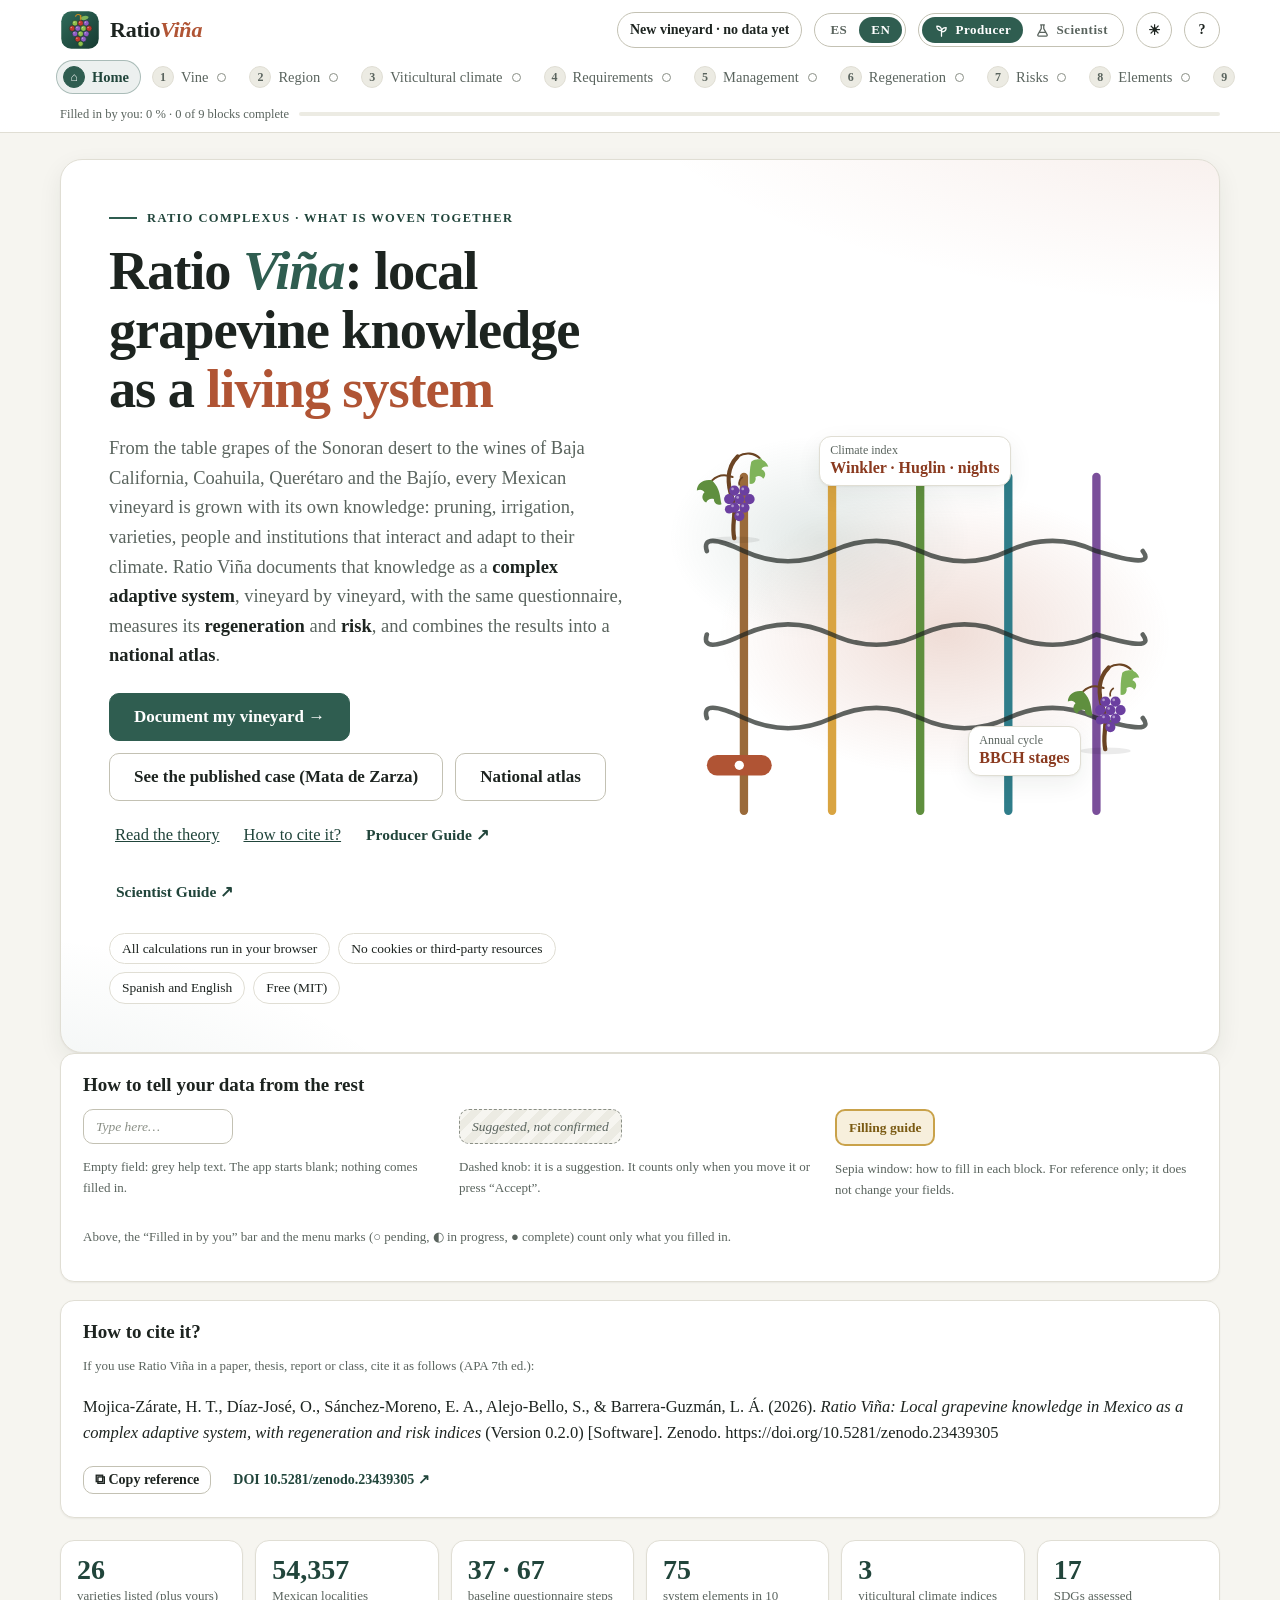
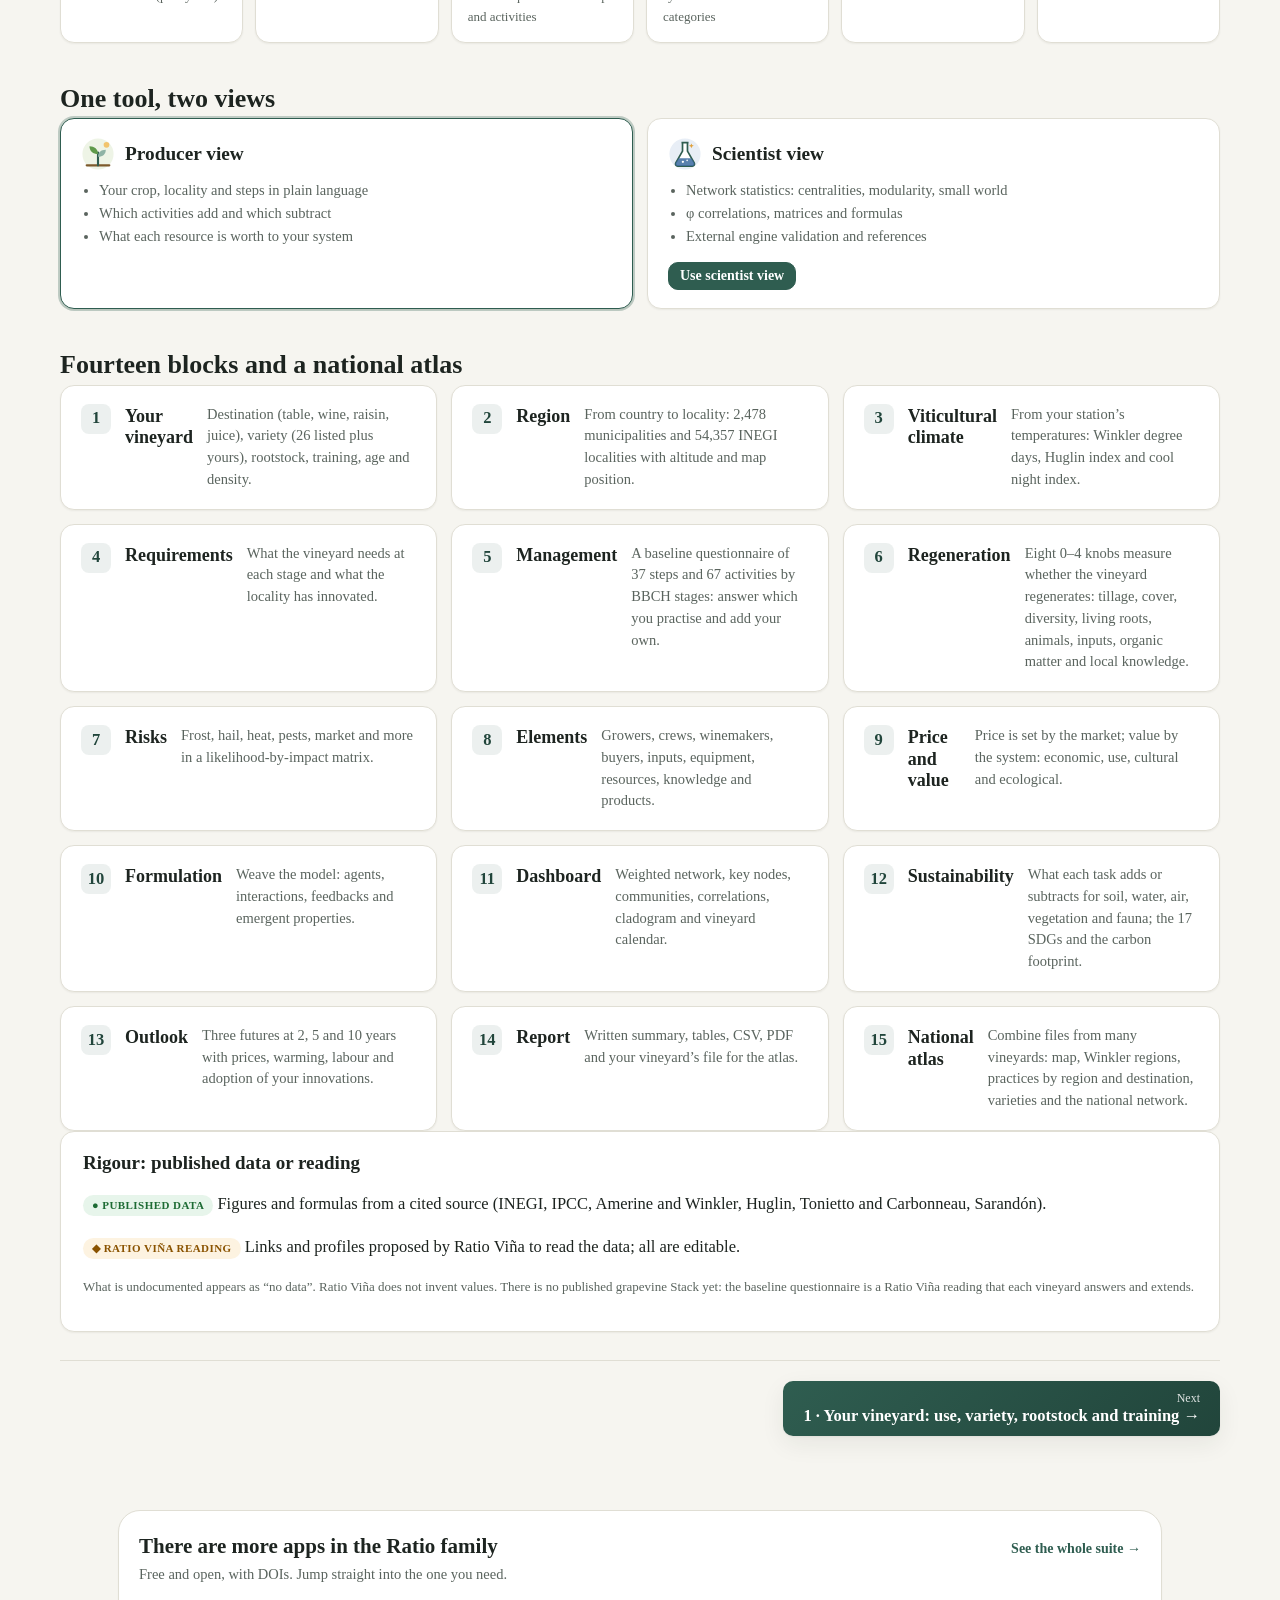
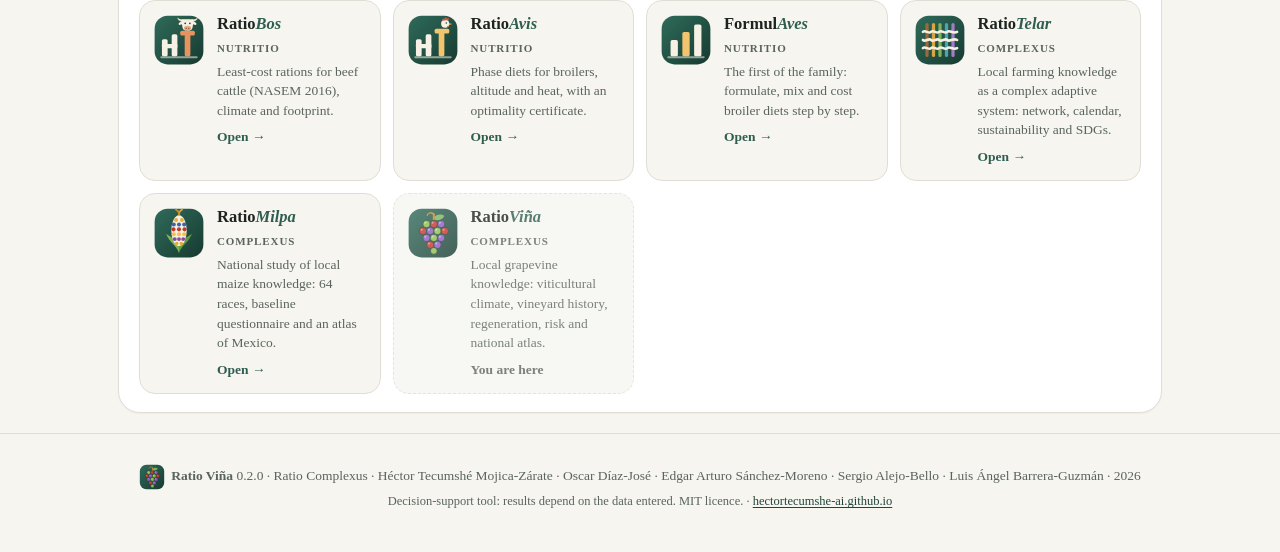
==== index.html @ ea98c970 "«¿Cómo citarla?» justo debajo de la bienvenida y botón de acceso directo en el inicio Co-Authored-By" ====
<!DOCTYPE html>
<html lang="es">
<head>
<meta charset="UTF-8">
<meta name="viewport" content="width=device-width, initial-scale=1.0">
<title>Ratio Viña — El conocimiento local de la vid como sistema complejo adaptativo · Local grapevine knowledge as a complex adaptive system</title>
<meta name="description" content="Ratio Viña (Ratio Complexus): estudio nacional del conocimiento local de la vid en México como sistema complejo adaptativo, con índices de regeneración y riesgo — destino, variedad, portainjerto, clima vitícola (Winkler, Huglin), manejo por etapas BBCH, red, sostenibilidad, prospectiva y atlas nacional. ES/EN.">
<link rel="icon" href="data:image/svg+xml,%3Csvg%20xmlns%3D%22http%3A//www.w3.org/2000/svg%22%20viewBox%3D%220%200%2064%2064%22%3E%3Cdefs%3E%3ClinearGradient%20id%3D%22g%22%20x1%3D%220%22%20y1%3D%220%22%20x2%3D%221%22%20y2%3D%221%22%3E%3Cstop%20offset%3D%220%22%20stop-color%3D%22%232f6b5a%22/%3E%3Cstop%20offset%3D%221%22%20stop-color%3D%22%23173a31%22/%3E%3C/linearGradient%3E%3C/defs%3E%3Crect%20x%3D%222%22%20y%3D%222%22%20width%3D%2260%22%20height%3D%2260%22%20rx%3D%2216%22%20fill%3D%22url%28%23g%29%22/%3E%3Cpath%20d%3D%22M33%2013c3-4%209-5%2013-2-2%204-7%206-11%205%22%20fill%3D%22%237fb35a%22/%3E%3Cpath%20d%3D%22M33%209v8%22%20stroke%3D%22%23c98b21%22%20stroke-width%3D%222.4%22%20stroke-linecap%3D%22round%22/%3E%3Cpath%20d%3D%22M33%209c-3-3-7-2-8%201%22%20stroke%3D%22%23c98b21%22%20stroke-width%3D%221.8%22%20fill%3D%22none%22%20stroke-linecap%3D%22round%22/%3E%3Cg%20stroke%3D%22%23173a31%22%20stroke-width%3D%221%22%3E%3Ccircle%20cx%3D%2224%22%20cy%3D%2221%22%20r%3D%224.6%22%20fill%3D%22%238fbf4a%22/%3E%3Ccircle%20cx%3D%2233%22%20cy%3D%2221%22%20r%3D%224.6%22%20fill%3D%22%23c2372d%22/%3E%3Ccircle%20cx%3D%2242%22%20cy%3D%2221%22%20r%3D%224.6%22%20fill%3D%22%238f5bc4%22/%3E%3Ccircle%20cx%3D%2219.5%22%20cy%3D%2229.5%22%20r%3D%224.6%22%20fill%3D%22%23c2372d%22/%3E%3Ccircle%20cx%3D%2228.5%22%20cy%3D%2229.5%22%20r%3D%224.6%22%20fill%3D%22%238f5bc4%22/%3E%3Ccircle%20cx%3D%2237.5%22%20cy%3D%2229.5%22%20r%3D%224.6%22%20fill%3D%22%238fbf4a%22/%3E%3Ccircle%20cx%3D%2246.5%22%20cy%3D%2229.5%22%20r%3D%224.6%22%20fill%3D%22%23c2372d%22/%3E%3Ccircle%20cx%3D%2224%22%20cy%3D%2238%22%20r%3D%224.6%22%20fill%3D%22%238f5bc4%22/%3E%3Ccircle%20cx%3D%2233%22%20cy%3D%2238%22%20r%3D%224.6%22%20fill%3D%22%238fbf4a%22/%3E%3Ccircle%20cx%3D%2242%22%20cy%3D%2238%22%20r%3D%224.6%22%20fill%3D%22%238f5bc4%22/%3E%3Ccircle%20cx%3D%2228.5%22%20cy%3D%2246.5%22%20r%3D%224.6%22%20fill%3D%22%23c2372d%22/%3E%3Ccircle%20cx%3D%2237.5%22%20cy%3D%2246.5%22%20r%3D%224.6%22%20fill%3D%22%238f5bc4%22/%3E%3Ccircle%20cx%3D%2233%22%20cy%3D%2254%22%20r%3D%224.2%22%20fill%3D%22%238fbf4a%22/%3E%3C/g%3E%3Cg%20fill%3D%22%23fff%22%20opacity%3D%22.45%22%3E%3Ccircle%20cx%3D%2222.5%22%20cy%3D%2219.5%22%20r%3D%221.2%22/%3E%3Ccircle%20cx%3D%2231.5%22%20cy%3D%2219.5%22%20r%3D%221.2%22/%3E%3Ccircle%20cx%3D%2240.5%22%20cy%3D%2219.5%22%20r%3D%221.2%22/%3E%3Ccircle%20cx%3D%2218%22%20cy%3D%2228%22%20r%3D%221.2%22/%3E%3Ccircle%20cx%3D%2227%22%20cy%3D%2228%22%20r%3D%221.2%22/%3E%3Ccircle%20cx%3D%2236%22%20cy%3D%2228%22%20r%3D%221.2%22/%3E%3Ccircle%20cx%3D%2245%22%20cy%3D%2228%22%20r%3D%221.2%22/%3E%3Ccircle%20cx%3D%2222.5%22%20cy%3D%2236.5%22%20r%3D%221.2%22/%3E%3Ccircle%20cx%3D%2231.5%22%20cy%3D%2236.5%22%20r%3D%221.2%22/%3E%3Ccircle%20cx%3D%2240.5%22%20cy%3D%2236.5%22%20r%3D%221.2%22/%3E%3Ccircle%20cx%3D%2227%22%20cy%3D%2245%22%20r%3D%221.2%22/%3E%3Ccircle%20cx%3D%2236%22%20cy%3D%2245%22%20r%3D%221.2%22/%3E%3C/g%3E%3C/svg%3E">
<!--
  Ratio Viña · Ratio Complexus («lo que está tejido junto») · versión 0.1
  Un solo archivo (HTML + CSS + JavaScript). Sin servidor, sin instalación, sin recursos de terceros.
  Autores: Héctor Tecumshé Mojica-Zárate · Oscar Díaz-José · Edgar Arturo Sánchez-Moreno · Sergio Alejo-Bello · Luis Ángel Barrera-Guzmán · Licencia MIT
  Fuentes: Díaz-José et al. (2026) doi:10.22231/asyd.v23i3.1822; Mojica Zárate (2017), tesis doctoral UCLV; INEGI (2020); IPCC (2006, 2019); Sarandón (2002).
  Contornos del mapa: Natural Earth (dominio público).
-->
<style>
:root{
  color-scheme: light;
  --bg:#f6f5f0; --bg-soft:#ecebe3; --card:#ffffff; --text:#1d2420; --muted:#5a645e;
  --border:#e0ded4; --border-strong:#c3c1b3; --field:#8a8f86;
  --primary-rgb:47,93,80; --primary:#2f5d50; --primary-dark:#21453b; --primary-soft:rgba(var(--primary-rgb),.09);
  --on-primary:#ffffff;
  --accent-rgb:176,84,52; --accent:#b05434; --accent-soft:rgba(var(--accent-rgb),.13); --accent-text:#8a3a1f;
  --ok:#2f8f4a; --ok-text:#1d6b34; --ok-soft:#e7f5eb;
  --warn:#c27c0e; --warn-text:#8a5300; --warn-soft:#fdf3e1;
  --bad:#c43a2f; --bad-text:#a82c22; --bad-soft:#fbe9e7;
  --info:#2d78b0; --info-text:#1f5f91; --info-soft:#e6f0f8;
  --font:"Palatino Linotype",Palatino,"Book Antiqua","URW Palladio L",P052,"TeX Gyre Pagella",Georgia,serif;
  --mono:ui-monospace,SFMono-Regular,Menlo,Consolas,monospace;
  --r-sm:6px; --r-md:10px; --r-lg:14px; --r-pill:999px;
  --shadow-sm:0 1px 2px rgba(30,36,24,.06);
  --shadow:0 1px 2px rgba(30,36,24,.05),0 8px 24px rgba(30,36,24,.07);
  --shadow-lg:0 4px 10px rgba(30,36,24,.08),0 20px 48px rgba(30,36,24,.14);
  --ease:cubic-bezier(.2,.7,.2,1); --max:1200px;
}
@media (prefers-color-scheme: dark){
  :root:not([data-theme="light"]){
    color-scheme:dark;
    --bg:#11150f; --bg-soft:#191e17; --card:#1d241f; --text:#e9ede6; --muted:#a9b3a8;
    --border:#2c362e; --border-strong:#3f4b41; --field:#708071;
    --primary-rgb:131,196,172; --primary:#83c4ac; --primary-dark:#b2dccb; --on-primary:#0f1512;
    --accent-rgb:234,146,107; --accent:#ea926b; --accent-text:#f4b596;
    --ok:#5cc27a; --ok-text:#7fd497; --ok-soft:rgba(92,194,122,.13);
    --warn:#f0b24a; --warn-text:#f5c56f; --warn-soft:rgba(240,178,74,.13);
    --bad:#f07166; --bad-text:#f59189; --bad-soft:rgba(240,113,102,.13);
    --info:#69b2e0; --info-text:#8cc6ea; --info-soft:rgba(105,178,224,.13);
    --shadow-sm:0 1px 2px rgba(0,0,0,.45); --shadow:0 1px 2px rgba(0,0,0,.5),0 8px 24px rgba(0,0,0,.34); --shadow-lg:0 4px 10px rgba(0,0,0,.5),0 20px 48px rgba(0,0,0,.5);
  }
}
:root[data-theme="dark"]{
  color-scheme:dark;
  --bg:#11150f; --bg-soft:#191e17; --card:#1d241f; --text:#e9ede6; --muted:#a9b3a8;
  --border:#2c362e; --border-strong:#3f4b41; --field:#708071;
  --primary-rgb:131,196,172; --primary:#83c4ac; --primary-dark:#b2dccb; --on-primary:#0f1512;
  --accent-rgb:234,146,107; --accent:#ea926b; --accent-text:#f4b596;
  --ok:#5cc27a; --ok-text:#7fd497; --ok-soft:rgba(92,194,122,.13);
  --warn:#f0b24a; --warn-text:#f5c56f; --warn-soft:rgba(240,178,74,.13);
  --bad:#f07166; --bad-text:#f59189; --bad-soft:rgba(240,113,102,.13);
  --info:#69b2e0; --info-text:#8cc6ea; --info-soft:rgba(105,178,224,.13);
  --shadow-sm:0 1px 2px rgba(0,0,0,.45); --shadow:0 1px 2px rgba(0,0,0,.5),0 8px 24px rgba(0,0,0,.34); --shadow-lg:0 4px 10px rgba(0,0,0,.5),0 20px 48px rgba(0,0,0,.5);
}
*,::before,::after{box-sizing:border-box}
html{scroll-behavior:smooth}
body{margin:0;font-family:var(--font);font-size:16.5px;line-height:1.6;background:var(--bg);color:var(--text);-webkit-font-smoothing:antialiased;text-rendering:optimizeLegibility}
h1,h2,h3,h4{line-height:1.2;text-wrap:balance;font-weight:700}
a{color:var(--primary-dark);text-underline-offset:2px}
::selection{background:rgba(var(--primary-rgb),.22)}
:focus-visible{outline:2px solid var(--primary);outline-offset:2px;border-radius:var(--r-sm)}
button,input,select,textarea{font-family:inherit}

/* ---------- barra superior ---------- */
.bar{position:sticky;top:0;z-index:50;background:color-mix(in srgb,var(--card) 94%,transparent);backdrop-filter:blur(8px);border-bottom:1px solid var(--border)}
.bar-top{max-width:var(--max);margin:0 auto;display:flex;align-items:center;gap:12px;padding:10px 20px 6px}
.brand{display:flex;align-items:center;gap:10px;text-decoration:none;color:var(--text);cursor:pointer;border:0;background:none;padding:0}
.brand-ico{width:34px;height:34px;border-radius:9px;display:grid;place-items:center;background:linear-gradient(135deg,var(--primary),var(--primary-dark));box-shadow:var(--shadow-sm)}
.brand-ico svg{width:22px;height:22px}
.brand-name{font-size:21px;font-weight:700;letter-spacing:-.01em}
.brand-name b{color:var(--accent)}
.brand-sub{font-size:13px;color:var(--muted);font-style:italic}
.bar-top .sp{flex:1}
.ibtn{height:36px;min-width:36px;padding:0 12px;border-radius:var(--r-pill);border:1px solid var(--border-strong);background:var(--card);color:var(--text);display:inline-flex;align-items:center;gap:6px;cursor:pointer;font-size:14px;font-weight:600}
.ibtn:hover{border-color:var(--primary);color:var(--primary-dark)}
.ibtn.round{padding:0;width:36px;justify-content:center}
.steps-nav{max-width:var(--max);margin:0 auto;display:flex;gap:4px;padding:4px 16px 10px;overflow-x:auto;scrollbar-width:thin}
.steps-nav button{flex:none;display:inline-flex;align-items:center;gap:7px;border:1px solid transparent;background:none;color:var(--muted);padding:5px 11px 5px 6px;border-radius:var(--r-pill);font-size:14.5px;cursor:pointer;white-space:nowrap}
.steps-nav button:hover{color:var(--text);background:var(--primary-soft)}
.steps-nav .n{width:22px;height:22px;border-radius:50%;display:grid;place-items:center;font-size:12px;font-weight:700;background:var(--bg-soft);color:var(--muted);border:1px solid var(--border)}
.steps-nav button.act{background:var(--primary-soft);border-color:rgba(var(--primary-rgb),.35);color:var(--primary-dark);font-weight:700}
.steps-nav button.act .n{background:var(--primary);border-color:var(--primary);color:var(--on-primary)}
.steps-nav button.done .n{background:var(--ok-soft);color:var(--ok-text);border-color:transparent}

/* ---------- contenido ---------- */
main{max-width:var(--max);margin:0 auto;padding:26px 20px 40px;min-width:0}
.eyebrow{display:flex;align-items:center;gap:10px;font-size:12.5px;font-weight:700;letter-spacing:.11em;text-transform:uppercase;color:var(--primary-dark)}
.eyebrow::before{content:"";width:28px;height:2px;background:var(--primary)}
.bhead{margin:0 0 18px}
.bhead h1{font-size:clamp(1.7rem,1.2rem + 2vw,2.35rem);margin:6px 0 8px;letter-spacing:-.015em}
.lead{color:var(--muted);margin:0;max-width:78ch;font-size:17px}
.card{background:var(--card);border:1px solid var(--border);border-radius:var(--r-lg);padding:20px 22px;margin:0 0 18px;box-shadow:var(--shadow-sm)}
.card>h2,.card>h3,.card .ch{margin:0 0 12px;font-size:19px}
.card h4{margin:16px 0 8px;font-size:15.5px}
.card.soft{background:var(--bg-soft);box-shadow:none}
.grid{display:grid;gap:14px}
.grid>*{min-width:0}
.g2{grid-template-columns:repeat(2,minmax(0,1fr))}
.g3{grid-template-columns:repeat(3,minmax(0,1fr))}
.g4{grid-template-columns:repeat(4,minmax(0,1fr))}
.row{display:flex;gap:10px;flex-wrap:wrap;align-items:center}
.between{justify-content:space-between}
.muted{color:var(--muted)} .small{font-size:14px} .tiny{font-size:12.5px}
label.f{display:flex;flex-direction:column;gap:4px;font-size:14px;color:var(--muted)}
label.f .h{font-size:12.5px;font-style:italic}
input,select,textarea{font-size:15px;color:var(--text);background:var(--card);border:1px solid var(--field);border-radius:8px;padding:7px 10px;width:100%}
input:focus,select:focus,textarea:focus{outline:2px solid var(--primary);outline-offset:0;border-color:transparent}
input[type=checkbox],input[type=radio]{width:auto;accent-color:var(--primary)}
input.num{text-align:right;max-width:112px;padding:5px 8px;font-variant-numeric:tabular-nums}
input:disabled{background:var(--bg-soft);color:var(--muted)}
.btn{display:inline-flex;align-items:center;justify-content:center;gap:8px;border:1px solid var(--primary);background:var(--primary);color:var(--on-primary);border-radius:var(--r-md);padding:9px 18px;font-size:15.5px;font-weight:700;cursor:pointer;text-decoration:none;transition:background .15s var(--ease),transform .15s var(--ease)}
.btn:hover{background:var(--primary-dark);border-color:var(--primary-dark)}
.btn:active{transform:translateY(1px)}
.btn:disabled{opacity:.45;cursor:not-allowed}
.btn.ghost{background:var(--card);color:var(--text);border-color:var(--border-strong)}
.btn.ghost:hover{border-color:var(--primary);color:var(--primary-dark);background:var(--card)}
.btn.link{background:none;border-color:transparent;color:var(--primary-dark);padding-left:6px;padding-right:6px}
.btn.accent{background:var(--accent);border-color:var(--accent);color:#fff}
.btn.sm{padding:5px 11px;font-size:14px;font-weight:600}
.btn.lg{padding:13px 24px;font-size:17px}
.btn.danger{background:none;color:var(--bad-text);border-color:var(--bad)}
.opts{display:grid;gap:12px;grid-template-columns:repeat(auto-fill,minmax(235px,1fr))}
.opt{position:relative;border:1.5px solid var(--border);border-radius:var(--r-md);padding:13px 15px;cursor:pointer;background:var(--card);display:block;transition:border-color .15s,box-shadow .15s}
.opt:hover{border-color:var(--primary);box-shadow:var(--shadow-sm)}
.opt.sel{border-color:var(--primary);background:var(--primary-soft)}
.opt.sel::after{content:"✓";position:absolute;top:10px;right:12px;width:20px;height:20px;border-radius:50%;background:var(--primary);color:var(--on-primary);font-size:12px;display:grid;place-items:center;font-weight:700}
.opt b{display:block;font-size:16.5px;margin-bottom:2px;padding-right:24px}
.opt small{color:var(--muted);font-size:13.5px;line-height:1.45;display:block}
.opt input{position:absolute;opacity:0;pointer-events:none}
.opt .badge{margin-top:6px}
.badge{display:inline-block;font-size:11.5px;font-weight:700;letter-spacing:.02em;padding:2px 9px;border-radius:var(--r-pill);background:var(--bg-soft);color:var(--muted);border:1px solid var(--border)}
.badge.ok{background:var(--ok-soft);color:var(--ok-text);border-color:transparent}
.badge.warn{background:var(--warn-soft);color:var(--warn-text);border-color:transparent}
.badge.bad{background:var(--bad-soft);color:var(--bad-text);border-color:transparent}
.badge.info{background:var(--info-soft);color:var(--info-text);border-color:transparent}
.badge.pri{background:var(--primary-soft);color:var(--primary-dark);border-color:transparent}
.badge.acc{background:var(--accent-soft);color:var(--accent-text);border-color:transparent}
.tbl{overflow-x:auto;border:1px solid var(--border);border-radius:var(--r-md);background:var(--card)}
table{border-collapse:collapse;width:100%;font-size:15px}
th,td{padding:7px 11px;border-bottom:1px solid var(--border);text-align:left;white-space:nowrap}
th{background:var(--bg-soft);color:var(--text);font-weight:700;font-size:13.5px;position:sticky;top:0}
td.r,th.r{text-align:right;font-variant-numeric:tabular-nums}
td.c,th.c{text-align:center}
tr:last-child td{border-bottom:0}
tr.tot td{font-weight:700;background:var(--bg-soft)}
tbody tr:hover td{background:color-mix(in srgb,var(--primary-soft) 60%,transparent)}
tr.cat td{background:var(--bg);font-weight:700;color:var(--muted);font-size:12px;letter-spacing:.08em;text-transform:uppercase}
.wrap{white-space:normal}
.alert{border-radius:var(--r-md);padding:13px 16px;margin:0 0 16px;border:1px solid;border-left-width:4px}
.alert p{margin:4px 0}
.alert ul{margin:6px 0 0;padding-left:22px}
.alert.info{background:var(--info-soft);border-color:var(--info)}
.alert.ok{background:var(--ok-soft);border-color:var(--ok)}
.alert.warn{background:var(--warn-soft);border-color:var(--warn)}
.alert.bad{background:var(--bad-soft);border-color:var(--bad)}
.idea{background:var(--bg-soft);border-left:4px solid var(--primary);border-radius:0 var(--r-md) var(--r-md) 0;padding:11px 16px;margin:12px 0}
.idea b:first-child{display:block;color:var(--primary-dark)}
.kpis{display:grid;gap:12px;grid-template-columns:repeat(auto-fit,minmax(175px,1fr));margin:0 0 18px}
.kpi{background:var(--card);border:1px solid var(--border);border-radius:var(--r-md);padding:13px 15px;box-shadow:var(--shadow-sm)}
.kpi .l{font-size:13px;color:var(--muted)}
.kpi .v{font-size:25px;font-weight:700;font-variant-numeric:tabular-nums;line-height:1.25;color:var(--primary-dark)}
.kpi .s{font-size:13px;color:var(--muted)}
.bar-h{height:10px;border-radius:5px;background:linear-gradient(90deg,var(--primary),color-mix(in srgb,var(--primary) 70%,var(--accent)));min-width:2px}
.chips{display:flex;flex-wrap:wrap;gap:8px}
.chip{display:inline-flex;align-items:center;gap:6px;font-size:13.5px;padding:4px 12px;border-radius:var(--r-pill);background:var(--card);border:1px solid var(--border);color:var(--text)}
.next{display:flex;justify-content:space-between;align-items:center;gap:12px;margin-top:28px;padding-top:20px;border-top:1px solid var(--border)}
.next .btn.big-next{flex-direction:column;align-items:flex-end;gap:0;padding:10px 20px;background:linear-gradient(135deg,var(--primary),var(--primary-dark));border:0;box-shadow:var(--shadow)}
.next .big-next small{font-size:12px;font-weight:500;opacity:.85}
.next .big-next span{font-size:16.5px}
code{font-family:var(--mono);background:var(--bg-soft);padding:1px 6px;border-radius:5px;font-size:.86em}
.hide{display:none!important}

/* ---------- teoría (acordeón numerado) ---------- */
.teoria{background:var(--card);border:1px solid var(--border);border-radius:var(--r-lg);padding:6px 22px 10px;margin:0 0 18px;box-shadow:var(--shadow-sm);border-top:4px solid var(--primary)}
.teoria>.th{display:flex;justify-content:space-between;align-items:flex-start;gap:12px;padding:14px 0 6px}
.teoria>.th h2{margin:0;font-size:20px}
.teoria>.th p{margin:4px 0 0;color:var(--muted);font-size:14.5px}
.teoria details{border-bottom:1px solid var(--border)}
.teoria details:last-child{border-bottom:0}
.teoria summary{cursor:pointer;list-style:none;padding:12px 0;font-weight:600;display:flex;gap:10px;align-items:center}
.teoria summary::-webkit-details-marker{display:none}
.teoria summary::before{content:"▸";color:var(--muted);transition:transform .15s;display:inline-block}
.teoria details[open] summary::before{transform:rotate(90deg)}
.teoria details[open] summary{color:var(--primary-dark)}
.teoria .tb{padding:0 0 14px 22px;max-width:92ch}
.teoria .tb p,.teoria .tb li{margin:6px 0}
.teoria .tb table{font-size:14px;margin:8px 0}

/* ---------- inicio ---------- */
.hero{position:relative;overflow:hidden;border-radius:22px;border:1px solid var(--border);background:
  radial-gradient(1200px 400px at 110% -10%,rgba(var(--accent-rgb),.14),transparent 60%),
  radial-gradient(900px 500px at -10% 120%,rgba(var(--primary-rgb),.13),transparent 60%),var(--card);
  padding:clamp(22px,4vw,48px);display:grid;grid-template-columns:minmax(0,1.05fr) minmax(0,1fr);gap:32px;align-items:center;box-shadow:var(--shadow)}
.hero h1{font-size:clamp(2.1rem,1.3rem + 3.3vw,3.4rem);line-height:1.08;margin:14px 0 16px;letter-spacing:-.02em}
.hero h1 em{font-style:italic;color:var(--primary)}
.hero h1 .acc{color:var(--accent)}
.hero p.big{font-size:18.5px;color:var(--muted);margin:0 0 22px;max-width:56ch}
.hero p.big b{color:var(--text)}
.hero .ctas{display:flex;flex-wrap:wrap;gap:12px;align-items:center;margin-bottom:18px}
.illus{display:grid;grid-template-columns:1fr 1fr;gap:12px}
.illus .ic{background:var(--card);border:1px solid var(--border);border-radius:var(--r-md);padding:10px 12px;box-shadow:var(--shadow-sm)}
.illus .ic.wide{grid-column:1/-1}
.illus .ic .t{font-size:12px;color:var(--muted);margin-bottom:4px}
.illus svg{width:100%;height:auto;display:block}
.section-t{margin:40px 0 4px;font-size:26px}
.section-l{margin:0 0 16px;color:var(--muted)}
.howto{display:grid;grid-template-columns:repeat(auto-fit,minmax(140px,1fr));border:1px solid var(--border);border-radius:var(--r-lg);background:var(--card);overflow:hidden}
.howto div{padding:14px 16px;border-right:1px solid var(--border)}
.howto div:last-child{border-right:0}
.howto .k{font-size:11.5px;font-weight:700;letter-spacing:.1em;color:var(--primary-dark)}
.howto b{display:block;margin:2px 0 4px}
.howto span{font-size:13.5px;color:var(--muted);line-height:1.4;display:block}
.inc{display:grid;gap:14px;grid-template-columns:repeat(auto-fill,minmax(300px,1fr))}
.inc button{all:unset;cursor:pointer;background:var(--card);border:1px solid var(--border);border-radius:var(--r-lg);padding:18px 20px;box-shadow:var(--shadow-sm);display:flex;gap:14px;align-items:flex-start;transition:border-color .15s,transform .15s}
.inc button:hover{border-color:var(--primary);transform:translateY(-2px)}
.inc .num{flex:none;width:30px;height:30px;border-radius:8px;display:grid;place-items:center;background:var(--primary-soft);color:var(--primary-dark);font-weight:700}
.inc h3{margin:2px 0 4px;font-size:18px}
.inc p{margin:0;color:var(--muted);font-size:14.5px;line-height:1.5}
.why{display:grid;grid-template-columns:minmax(0,1.3fr) minmax(0,1fr);gap:28px;background:var(--bg-soft);border:1px solid var(--border);border-radius:var(--r-lg);padding:24px 26px;margin-top:36px}
.why h3{margin:0 0 8px;font-size:19px}
.why .cite{font-size:14px;color:var(--muted)}
.why .cite .k{font-size:12px;font-weight:700;letter-spacing:.1em;color:var(--primary-dark);margin-bottom:8px}
footer.pie{text-align:center;color:var(--muted);font-size:13.5px;padding:30px 20px 40px;border-top:1px solid var(--border);margin-top:20px}

/* ---------- ayuda ---------- */
dialog{border:1px solid var(--border);border-radius:var(--r-lg);padding:0;max-width:640px;width:calc(100% - 32px);background:var(--card);color:var(--text);box-shadow:var(--shadow-lg)}
dialog::backdrop{background:rgba(10,14,10,.45)}
dialog .dh{display:flex;justify-content:space-between;align-items:center;padding:16px 20px;border-bottom:1px solid var(--border)}
dialog .dh h2{margin:0;font-size:20px}
dialog .db{padding:10px 22px 20px}

@media (max-width:900px){
  .hero,.why{grid-template-columns:minmax(0,1fr)}
  .g2,.g3,.g4{grid-template-columns:minmax(0,1fr)}
  .howto div{border-right:0;border-bottom:1px solid var(--border)}
}
@media (max-width:600px){
  body{font-size:16px}
  main{padding:18px 16px 30px}
  .bar-top{padding:8px 16px 4px}
  .brand-sub,.ibtn .lbl{display:none}
  .illus{grid-template-columns:1fr}
  .card{padding:16px}
  .teoria{padding:4px 16px 8px}
}
@media print{
  .bar,.next,.no-print,.teoria,footer.pie{display:none!important}
  body{background:#fff;color:#000;font-size:12pt}
  .card{box-shadow:none;break-inside:avoid;border-color:#bbb}
  main{max-width:none;padding:0}
}
/* ================= RatioBos · capa visual adicional ================= */
.brand-ico{background:none;box-shadow:none;width:40px;height:40px}
.brand-ico svg{width:40px;height:40px}
.brand-name{font-size:22px}
.brand-name i{font-style:italic;color:var(--accent)}
.langsw{display:inline-flex;border:1px solid var(--border-strong);border-radius:var(--r-pill);padding:3px;background:var(--card)}
.langsw button{border:0;background:none;color:var(--muted);font-weight:700;font-size:13px;padding:5px 12px;border-radius:var(--r-pill);cursor:pointer;font-family:inherit;letter-spacing:.04em}
.langsw button.on{background:var(--primary);color:var(--on-primary)}
.progress{max-width:var(--max);margin:0 auto;padding:0 20px 8px;display:flex;align-items:center;gap:10px;font-size:12.5px;color:var(--muted)}
.progress .track{flex:1;height:4px;border-radius:4px;background:var(--bg-soft);overflow:hidden}
.progress .fill{height:100%;background:linear-gradient(90deg,var(--primary),var(--accent));border-radius:4px;transition:width .5s var(--ease)}
main>*{animation:subir .45s var(--ease) both}
main>*:nth-child(2){animation-delay:.04s} main>*:nth-child(3){animation-delay:.08s} main>*:nth-child(4){animation-delay:.12s}
@keyframes subir{from{opacity:0;transform:translateY(10px)}to{opacity:1;transform:none}}
@media (prefers-reduced-motion:reduce){main>*{animation:none}}
.bhead{display:grid;grid-template-columns:minmax(0,1fr) auto;gap:18px;align-items:center}
.bhead .bill{width:118px;height:118px;border-radius:28px;display:grid;place-items:center;
  background:radial-gradient(circle at 30% 25%,rgba(var(--accent-rgb),.22),transparent 60%),radial-gradient(circle at 70% 80%,rgba(var(--primary-rgb),.18),transparent 60%),var(--card);
  border:1px solid var(--border);box-shadow:var(--shadow)}
.bhead .bill svg{width:92px;height:92px}
.ico{display:inline-block;vertical-align:middle}
.opt .oico{float:right;width:46px;height:46px;margin:-2px 22px 4px 8px}
.opt.sel .oico{filter:drop-shadow(0 2px 4px rgba(0,0,0,.12))}
.hero .art{position:relative;min-height:340px}
.hero .art .stage{position:absolute;inset:0;border-radius:24px;background:
  radial-gradient(closest-side at 55% 58%,rgba(var(--accent-rgb),.20),transparent),
  radial-gradient(closest-side at 30% 30%,rgba(var(--primary-rgb),.14),transparent)}
.hero .art svg.big{position:absolute}
.float{animation:flotar 6s ease-in-out infinite}
.float.d2{animation-delay:-2s} .float.d3{animation-delay:-4s}
@keyframes flotar{0%,100%{transform:translateY(0)}50%{transform:translateY(-6px)}}
@media (prefers-reduced-motion:reduce){.float{animation:none}}
.hero .art .mini{position:absolute;background:var(--card);border:1px solid var(--border);border-radius:14px;padding:8px 10px;box-shadow:var(--shadow);font-size:11.5px;color:var(--muted)}
.hero .art .mini b{display:block;font-size:17px;color:var(--primary-dark)}
.stats{display:grid;grid-template-columns:repeat(auto-fit,minmax(150px,1fr));gap:12px;margin-top:22px}
.stat{background:var(--card);border:1px solid var(--border);border-radius:var(--r-lg);padding:14px 16px;box-shadow:var(--shadow-sm)}
.stat .v{font-size:28px;font-weight:700;color:var(--primary-dark);line-height:1.1}
.stat .l{font-size:13px;color:var(--muted)}
.inc button .ib{flex:none;width:52px;height:52px;border-radius:14px;display:grid;place-items:center;background:var(--primary-soft)}
.inc button .ib svg{width:40px;height:40px}
.empty{display:flex;gap:18px;align-items:center;background:var(--card);border:1px dashed var(--border-strong);border-radius:var(--r-lg);padding:18px 20px;margin:0 0 18px}
.empty svg{flex:none;width:84px;height:84px}
.empty p{margin:0;color:var(--muted)}
.toast{position:fixed;left:50%;bottom:22px;transform:translateX(-50%) translateY(20px);opacity:0;background:var(--text);color:var(--bg);padding:10px 18px;border-radius:var(--r-pill);font-size:14.5px;box-shadow:var(--shadow-lg);transition:.3s var(--ease);z-index:90;pointer-events:none}
.toast.on{opacity:1;transform:translateX(-50%) translateY(0)}
.chart-wrap{display:grid;grid-template-columns:minmax(0,240px) minmax(0,1fr);gap:20px;align-items:center}
.legend{display:grid;gap:6px;font-size:14px}
.legend span{display:flex;align-items:center;gap:8px}
.legend i{width:12px;height:12px;border-radius:3px;flex:none}
.cmpbar{display:grid;grid-template-columns:130px minmax(0,1fr) 58px;gap:10px;align-items:center;font-size:13.5px;margin:5px 0}
.cmpbar .tr{position:relative;height:12px;background:var(--bg-soft);border-radius:6px}
.cmpbar .tr i{position:absolute;left:0;top:0;bottom:0;border-radius:6px;background:linear-gradient(90deg,var(--primary),color-mix(in srgb,var(--primary) 70%,var(--accent)))}
.cmpbar .tr i.hi{background:linear-gradient(90deg,var(--accent),#e4a64f)}
.cmpbar .tr b{position:absolute;top:-4px;bottom:-4px;width:2px;background:var(--text);opacity:.55}
.cmpbar .p{text-align:right;font-variant-numeric:tabular-nums;color:var(--muted)}
.flag{display:inline-grid;place-items:center;min-width:28px;height:18px;padding:0 5px;border-radius:4px;font-size:10.5px;font-weight:800;letter-spacing:.06em;background:var(--primary);color:var(--on-primary);margin-right:6px;vertical-align:2px}
.doi{display:inline-flex;align-items:center;border-radius:6px;overflow:hidden;font-size:12px;font-weight:700;text-decoration:none;border:1px solid var(--border-strong)}
.doi span:first-child{background:#3b6aa0;color:#fff;padding:3px 7px}
.doi span:last-child{background:var(--card);color:var(--text);padding:3px 8px}
@media (max-width:900px){ .chart-wrap{grid-template-columns:minmax(0,1fr)} .hero .art{min-height:300px} }
@media (max-width:600px){ .bhead .bill{width:78px;height:78px;border-radius:20px} .bhead .bill svg{width:60px;height:60px} .langsw button{padding:4px 9px} .cmpbar{grid-template-columns:96px minmax(0,1fr) 48px} }
@media (max-width:600px){ .bar-top{gap:6px} .brand-name{font-size:18px} .brand-ico,.brand-ico svg{width:32px;height:32px} #pill{display:none} .ibtn.round{width:32px;min-width:32px;height:32px} }
@media print{ .progress,.toast{display:none!important} .bhead .bill{box-shadow:none} }
/* ---- ayuda contextual «?» / context help ---- */
.qh{display:inline-grid;place-items:center;width:17px;height:17px;margin-left:5px;border-radius:50%;font-size:11px;font-weight:700;line-height:1;font-style:normal;
  color:var(--primary);background:var(--primary-soft);border:1px solid color-mix(in srgb,var(--primary) 35%,transparent);cursor:help;vertical-align:1px;user-select:none;transition:.15s var(--ease)}
.qh:hover,.qh:focus-visible{background:var(--primary);color:var(--on-primary);outline:none;box-shadow:0 0 0 3px color-mix(in srgb,var(--primary) 25%,transparent)}
#qtip{position:fixed;z-index:120;background:var(--card);color:var(--text);border:1px solid var(--border-strong);border-radius:14px;padding:12px 14px 10px;box-shadow:var(--shadow-lg);
  font-size:13.5px;line-height:1.45;opacity:0;transform:translateY(4px);pointer-events:none;transition:opacity .15s,transform .15s;border-top:3px solid var(--accent)}
#qtip.on{opacity:1;transform:none}
#qtip .qt{display:block;font-size:14.5px;color:var(--primary-dark);margin-bottom:4px}
#qtip p{margin:0 0 8px}
#qtip .qe{font-size:11px;font-weight:700;letter-spacing:.08em;text-transform:uppercase;color:var(--muted);margin-bottom:4px}
#qtip ul{margin:0;padding:0;list-style:none;display:grid;gap:4px}
#qtip li{position:relative;padding-left:16px}
#qtip li::before{content:"";position:absolute;left:2px;top:.5em;width:8px;height:8px;border-radius:50%;background:var(--info)}
#qtip li.ok::before{background:var(--ok)} #qtip li.warn::before{background:var(--warn)} #qtip li.bad::before{background:var(--bad)}
@media print{ .qh,#qtip{display:none!important} }

/* ---- vista productor / científico ---- */
html[data-modo="prod"] .sci, html[data-modo="cien"] .prod{display:none!important}
.modesw button{display:inline-flex;align-items:center;gap:6px}
.modesw svg{width:15px;height:15px;flex:none}
.consejo{display:flex;gap:14px;align-items:flex-start;background:linear-gradient(135deg,var(--primary-soft),var(--card));border:1px solid var(--border);border-left:4px solid var(--accent);border-radius:var(--r-lg);padding:14px 18px;margin:0 0 18px}
.consejo>svg{flex:none;width:36px;height:36px}
.consejo p{margin:0}
.consejo .k{font-size:11px;font-weight:700;letter-spacing:.1em;text-transform:uppercase;color:var(--accent);margin-bottom:2px}
.vistas{display:grid;grid-template-columns:repeat(auto-fit,minmax(min(100%,280px),1fr));gap:14px}
.vista{border:1px solid var(--border);border-radius:var(--r-lg);padding:18px 20px;background:var(--card);box-shadow:var(--shadow-sm);transition:.2s var(--ease)}
.vista.on{border-color:var(--primary);box-shadow:0 0 0 2px color-mix(in srgb,var(--primary) 28%,transparent),var(--shadow-sm)}
.vista h3{display:flex;align-items:center;gap:10px;margin:0 0 6px}
.vista h3 svg{width:34px;height:34px;flex:none}
.vista ul{margin:8px 0 14px;padding-left:18px;color:var(--muted);font-size:14.5px}
.vista .tag{font-size:11px;font-weight:700;letter-spacing:.08em;text-transform:uppercase;color:var(--primary);margin-left:auto}
.modelo{font-family:"Cambria Math","STIX Two Math","Latin Modern Math","Palatino Linotype",serif;font-size:16px;background:var(--bg-soft);border:1px solid var(--border);border-radius:var(--r-md);padding:12px 18px;line-height:2;overflow-x:auto}
.mezcla{display:grid;grid-template-columns:repeat(auto-fill,minmax(min(100%,230px),1fr));gap:8px;margin:10px 0 12px}
.mezcla label{display:flex;justify-content:space-between;gap:10px;align-items:center;border:1px solid var(--border);border-radius:12px;padding:10px 12px;background:var(--card);cursor:pointer}
.mezcla label span{display:flex;gap:8px;align-items:center}
.mezcla label b{font-size:18px;color:var(--primary-dark);font-variant-numeric:tabular-nums;white-space:nowrap}
.mezcla input{width:18px;height:18px;accent-color:var(--primary);flex:none}
.mezcla label:has(input:checked){opacity:.5;text-decoration:line-through}
.granja{margin:0;padding-left:20px;display:grid;gap:6px}
@media (max-width:600px){ .modesw span{display:none} .modesw button{padding:5px 8px} }
/* ================= RatioBos · capa visual propia ================= */
.opt .oico.big{width:64px;height:46px;margin-right:22px}
.hero .art .chip-n{position:absolute;background:var(--card);border:1px solid var(--border);border-radius:12px;padding:6px 10px;box-shadow:var(--shadow);font-size:12px;color:var(--muted);line-height:1.3}
.hero .art .chip-n b{display:block;font-size:16px;color:var(--accent-text)}
/* base de expresión: materia seca / tal como se ofrece */
.basesw{display:inline-flex;border:1px solid var(--border-strong);border-radius:var(--r-pill);padding:3px;background:var(--card)}
.basesw button{border:0;background:none;color:var(--muted);font-weight:700;font-size:12.5px;padding:4px 11px;border-radius:var(--r-pill);cursor:pointer;font-family:inherit}
.basesw button.on{background:var(--accent);color:#fff}
/* requerimientos diarios del animal */
.req-d{display:grid;grid-template-columns:repeat(auto-fit,minmax(150px,1fr));gap:10px;margin:4px 0 14px}
.req-d div{background:var(--bg-soft);border:1px solid var(--border);border-radius:var(--r-md);padding:10px 12px}
.req-d .l{font-size:12.5px;color:var(--muted)}
.req-d .v{font-size:21px;font-weight:700;color:var(--primary-dark);font-variant-numeric:tabular-nums}
.req-d .s{font-size:12px;color:var(--muted)}
/* balance (aporte vs. requerimiento diario) */
.bal{display:grid;grid-template-columns:150px minmax(0,1fr) 92px;gap:10px;align-items:center;font-size:14px;margin:7px 0}
.bal .tr{position:relative;height:16px;background:var(--bg-soft);border-radius:8px;overflow:hidden;border:1px solid var(--border)}
.bal .tr i{position:absolute;left:0;top:0;bottom:0;border-radius:8px;background:linear-gradient(90deg,var(--primary),color-mix(in srgb,var(--primary) 65%,var(--accent)))}
.bal .tr i.mant{background:color-mix(in srgb,var(--primary) 35%,var(--bg-soft))}
.bal .tr b{position:absolute;top:-2px;bottom:-2px;width:2px;background:var(--text);opacity:.6}
.bal .p{text-align:right;font-variant-numeric:tabular-nums;color:var(--muted)}
/* gráfica de crecimiento */
.curva svg{width:100%;height:auto;display:block}
.curva .eje{stroke:var(--border-strong);stroke-width:1}
.curva .rej{stroke:var(--border);stroke-width:1;stroke-dasharray:3 4}
.curva text{fill:var(--muted);font-size:12px;font-family:var(--font)}
.curva .lin{fill:none;stroke:var(--primary);stroke-width:3;stroke-linejoin:round;stroke-linecap:round}
.curva .area{fill:color-mix(in srgb,var(--primary) 12%,transparent)}
.curva .fase{stroke:var(--accent);stroke-width:1.5;stroke-dasharray:5 5}
/* iteraciones del modelo energético */
.iter td,.iter th{font-size:13.5px}
.conv{display:inline-flex;align-items:center;gap:6px}
.conv i{width:9px;height:9px;border-radius:50%;background:var(--ok);display:inline-block}
/* tarjetas de ambiente / sostenibilidad */
.eco{display:grid;grid-template-columns:repeat(auto-fit,minmax(200px,1fr));gap:12px}
.eco .e{display:flex;gap:12px;align-items:center;background:var(--card);border:1px solid var(--border);border-radius:var(--r-md);padding:12px 14px}
.eco .e svg{flex:none;width:52px;height:42px}
.eco .e .v{font-size:20px;font-weight:700;color:var(--primary-dark);font-variant-numeric:tabular-nums}
.eco .e .l{font-size:12.5px;color:var(--muted)}
/* semáforo de riesgos ruminales */
.semaf{display:grid;grid-template-columns:repeat(auto-fit,minmax(min(100%,250px),1fr));gap:10px}
.semaf div{border:1px solid var(--border);border-left:4px solid var(--ok);border-radius:var(--r-md);padding:10px 12px;background:var(--card);font-size:14px}
.semaf div.warn{border-left-color:var(--warn)} .semaf div.bad{border-left-color:var(--bad)} .semaf div.info{border-left-color:var(--info)}
.semaf b{display:block}
/* mapa de México */
.mapa-wrap{display:grid;grid-template-columns:minmax(0,1.35fr) minmax(0,1fr);gap:22px;align-items:start}
.mapa{width:100%;height:auto;display:block}
.mapa .edo{fill:color-mix(in srgb,var(--rc) 38%,var(--card));stroke:var(--card);stroke-width:1.3;cursor:pointer;transition:fill .2s,opacity .2s}
.mapa .edo:hover{fill:color-mix(in srgb,var(--rc) 75%,var(--card))}
.mapa .edo.sel{fill:var(--rc)}
.mapa .edo.edosel{stroke:var(--text);stroke-width:2.6}
.mapa .etq text{font-family:var(--font);font-size:17px;font-weight:700;fill:var(--text);opacity:.55;paint-order:stroke;stroke:var(--card);stroke-width:4px}
.mapa .etq.sel text{opacity:1}
.mapa.chico .edo{cursor:default}
.rchip{cursor:pointer;font-family:inherit}
.rchip i{width:11px;height:11px;border-radius:3px;background:var(--rc);display:inline-block}
.rchip.on{border-color:var(--text);font-weight:700}
.rinfo dl{margin:0 0 12px;display:grid;gap:4px}
.rinfo dt{font-size:11.5px;font-weight:700;letter-spacing:.08em;text-transform:uppercase;color:var(--accent-text);margin-top:6px}
.rinfo dd{margin:0;font-size:14.5px;color:var(--text)}
/* barra del ITH */
.ith{position:relative;height:46px;margin:6px 0 4px}
.ith .tramos{position:absolute;left:0;right:0;top:8px;height:14px;border-radius:7px;overflow:hidden;background:var(--bg-soft)}
.ith .tramos i{position:absolute;top:0;bottom:0}
.ith .tramos i.ok{background:var(--ok)} .ith .tramos i.info{background:var(--info)} .ith .tramos i.warn{background:var(--warn)} .ith .tramos i.bad{background:var(--bad)}
.ith .m{position:absolute;top:2px;width:4px;height:26px;margin-left:-2px;border-radius:2px;background:var(--text)}
.ith .m.efe{background:var(--card);border:2px solid var(--text);width:10px;margin-left:-5px}
.ith .esc{position:absolute;left:0;right:0;top:28px;font-size:11.5px;color:var(--muted)}
.ith .esc span{position:absolute;transform:translateX(-50%)} .ith .esc span:first-child{left:0;transform:none} .ith .esc span:last-child{transform:none}
/* tablero */
.dash{display:grid;grid-template-columns:repeat(auto-fit,minmax(min(100%,420px),1fr));gap:18px}
.dash .card{margin:0}
.graf svg{width:100%;height:auto;display:block}
.graf text{fill:var(--muted);font-size:12px;font-family:var(--font)}
.graf .eje{stroke:var(--border-strong)} .graf .rej{stroke:var(--border);stroke-dasharray:3 4}
.graf .l1{fill:none;stroke:var(--primary);stroke-width:3;stroke-linecap:round;stroke-linejoin:round}
.graf .l2{fill:none;stroke:var(--accent);stroke-width:3;stroke-linecap:round;stroke-linejoin:round}
.graf .pt{fill:var(--card);stroke-width:2.5}
.graf .opt{fill:var(--accent)}
.graf .b{fill:color-mix(in srgb,var(--primary) 70%,var(--card))} .graf .b.yo{fill:var(--accent)}
.graf .rad{fill:color-mix(in srgb,var(--primary) 22%,transparent);stroke:var(--primary);stroke-width:2.5}
.graf .rad0{fill:none;stroke:var(--accent);stroke-width:1.6;stroke-dasharray:5 4}
.dibuja{stroke-dasharray:1;stroke-dashoffset:1;animation:dibujar 1.4s var(--ease) forwards}
@keyframes dibujar{to{stroke-dashoffset:0}}
.crece{transform-box:fill-box;transform-origin:left center;animation:crecer .9s var(--ease) both}
.creceV{transform-box:fill-box;transform-origin:center bottom;animation:crecerV .9s var(--ease) both}
@keyframes crecer{from{transform:scaleX(0)}to{transform:scaleX(1)}}
@keyframes crecerV{from{transform:scaleY(0)}to{transform:scaleY(1)}}
.aparece{animation:subir .6s var(--ease) both}
/* animación de las ilustraciones (se activa con --anim:running) */
.cola{transform-box:fill-box;transform-origin:100% 0%;animation:colear 2.6s ease-in-out infinite;animation-play-state:var(--anim,paused)}
@keyframes colear{0%,100%{transform:rotate(0)}50%{transform:rotate(9deg)}}
.cabeza{transform-box:view-box;transform-origin:132px 50px;animation:cabecear 5.5s ease-in-out infinite;animation-play-state:var(--anim,paused)}
@keyframes cabecear{0%,70%,100%{transform:rotate(0)}80%{transform:rotate(-5deg) translateY(1px)}90%{transform:rotate(2deg)}}
.hoja{transform-box:fill-box;transform-origin:50% 100%;animation:mecer 3.2s ease-in-out infinite;animation-play-state:var(--anim,paused)}
@keyframes mecer{0%,100%{transform:rotate(-2deg)}50%{transform:rotate(3deg)}}
.gira{transform-box:fill-box;transform-origin:center;animation:girar 3s linear infinite;animation-play-state:var(--anim,paused)}
@keyframes girar{to{transform:rotate(360deg)}}
@media (prefers-reduced-motion:reduce){ .cola,.cabeza,.hoja,.gira,.dibuja,.crece,.creceV,.aparece{animation:none!important;stroke-dashoffset:0} }
@media (max-width:900px){ .mapa-wrap{grid-template-columns:minmax(0,1fr)} }
@media (max-width:600px){ .bal{grid-template-columns:96px minmax(0,1fr) 70px} .basesw button{padding:4px 8px} }
@media print{ .basesw{display:none!important} }

/* Barra superior: el resumen y el lema nunca parten en dos líneas */
#pill{min-width:0;max-width:44vw;flex:0 1 auto}
#pill .lbl{white-space:nowrap;overflow:hidden;text-overflow:ellipsis;min-width:0}
.brand-sub{white-space:nowrap}
@media (max-width:1380px){ .brand-sub{display:none} }

/* Imprimir solo la hoja de mezclado */
@media print{
  body.solo-mezcla *{visibility:hidden}
  body.solo-mezcla .hoja-mezcla, body.solo-mezcla .hoja-mezcla *{visibility:visible}
  body.solo-mezcla .hoja-mezcla{position:absolute;left:0;top:0;width:100%;border:0;box-shadow:none}
  body.solo-mezcla .hoja-mezcla .mezcla label{break-inside:avoid}
}

/* ================= Ratio Viña · capa visual propia ================= */
:root{ --tierra:#9a6a3a; --semilla:#d9a441; --siembra:#5f8f3e; --alim:#2f7d8a; --vigil:#7a4f9a; }
.brand-name i{color:var(--accent);font-style:italic}
/* portada: telar vivo */
.hero .art .telar-vivo{position:absolute;inset:4% 2% 10% 2%}
.hilo{animation:hilar 3.2s var(--ease) both}
@keyframes hilar{from{stroke-dashoffset:var(--l,800)}to{stroke-dashoffset:0}}
.lanzadera{animation:lanzar 5s ease-in-out infinite}
@keyframes lanzar{0%,100%{transform:translateX(0)}50%{transform:translateX(250px)}}
.brota{transform-box:fill-box;transform-origin:center bottom;animation:brotar 1.2s var(--ease) both}
@keyframes brotar{from{transform:scale(.2);opacity:0}to{transform:none;opacity:1}}
/* catálogo de cultivos y especies */
.cat-grid{display:grid;grid-template-columns:repeat(auto-fill,minmax(150px,1fr));gap:12px}
.cat-card{position:relative;border:1.5px solid var(--border);border-radius:var(--r-lg);background:var(--card);padding:12px 10px 10px;text-align:center;cursor:pointer;transition:transform .25s var(--ease),box-shadow .25s,border-color .2s}
.cat-card:hover{transform:translateY(-4px) rotate(-.4deg);box-shadow:var(--shadow-lg);border-color:var(--cc)}
.cat-card svg{width:86px;height:92px;display:block;margin:0 auto 4px;--anim:paused}
.cat-card:hover svg,.cat-card.sel svg{--anim:running}
.cat-card b{display:block;font-size:15px}
.cat-card i{display:block;font-size:12px;color:var(--muted)}
.cat-card .est{position:absolute;top:8px;right:8px;font-size:10.5px;font-weight:700;border-radius:999px;padding:2px 7px;background:var(--bg-soft);color:var(--muted)}
.cat-card .est.doc{background:var(--ok-soft);color:var(--ok-text)}
.cat-card.sel{border-color:var(--cc);box-shadow:0 0 0 3px color-mix(in srgb,var(--cc) 40%,transparent),var(--shadow)}
.cat-card.sel::after{content:"✓";position:absolute;top:8px;left:10px;width:22px;height:22px;border-radius:50%;background:var(--cc);color:#fff;font-weight:700;display:grid;place-items:center;font-size:13px}
.tipo-tabs{display:inline-flex;gap:4px;border:1px solid var(--border-strong);border-radius:999px;padding:3px;background:var(--card);margin-bottom:12px}
.tipo-tabs button{border:0;background:none;padding:5px 14px;border-radius:999px;font-weight:700;color:var(--muted);cursor:pointer;font-family:inherit}
.tipo-tabs button.on{background:var(--primary);color:var(--on-primary)}
/* mapa con localidad */
.mapa .pin .onda{fill:none;stroke:var(--accent);stroke-width:3;transform-box:fill-box;transform-origin:center;animation:onda 2.2s ease-out infinite}
.mapa .pin .onda.d2{animation-delay:1.1s}
@keyframes onda{from{transform:scale(.3);opacity:.9}to{transform:scale(2.4);opacity:0}}
.zoom4{display:grid;grid-template-columns:repeat(4,minmax(0,1fr));gap:10px;margin-top:12px}
@media(max-width:820px){.zoom4{grid-template-columns:1fr 1fr}}
.ruta{display:flex;flex-wrap:wrap;gap:6px;align-items:center;margin:10px 0 0;font-size:14px}
.ruta span{background:var(--primary-soft);border-radius:999px;padding:3px 11px}
.ruta i{color:var(--muted);font-style:normal}
/* marcas de rigor */
.interp{display:inline-flex;gap:5px;align-items:center;font-size:11px;font-weight:700;letter-spacing:.04em;text-transform:uppercase;color:var(--warn-text);background:var(--warn-soft);border-radius:999px;padding:2px 9px;vertical-align:middle}
.dato{display:inline-flex;gap:5px;align-items:center;font-size:11px;font-weight:700;letter-spacing:.04em;text-transform:uppercase;color:var(--ok-text);background:var(--ok-soft);border-radius:999px;padding:2px 9px;vertical-align:middle}
.sindato{color:var(--muted);font-style:italic}
.fuente{font-size:12.5px;color:var(--muted);font-style:italic;margin-top:6px}
/* requerimientos */
.reqs{display:grid;gap:10px}
.req{display:grid;grid-template-columns:52px 1fr auto;gap:12px;align-items:start;border:1px solid var(--border);border-left:6px solid var(--rc);border-radius:var(--r-md);padding:12px;background:var(--card)}
.req .rb{width:52px;height:52px;border-radius:14px;display:grid;place-items:center;color:#fff;font-weight:700;font-size:20px;background:var(--rc)}
.req h4{margin:0 0 4px}
.req .pasosr{display:flex;flex-wrap:wrap;gap:4px;margin-top:6px}
.req .pasosr span{font-size:11.5px;background:var(--bg-soft);border-radius:6px;padding:1px 6px}
.semaf{display:inline-flex;border:1px solid var(--border-strong);border-radius:999px;overflow:hidden}
.semaf button{border:0;background:var(--card);padding:4px 10px;cursor:pointer;font-family:inherit;font-size:12.5px;font-weight:700;color:var(--muted)}
.semaf button.on.ok{background:var(--ok);color:#fff}.semaf button.on.warn{background:var(--warn);color:#fff}.semaf button.on.bad{background:var(--bad);color:#fff}
/* manejo: pasos en acordeón */
.filtro5b{display:flex;flex-wrap:wrap;gap:6px;margin:4px 0 12px}
.filtro5b button{border:2px solid var(--fc);background:var(--card);color:var(--text);border-radius:999px;padding:4px 12px;font-weight:700;cursor:pointer;font-family:inherit}
.filtro5b button.on{background:var(--fc);color:#fff}
.pacc{border:1px solid var(--border);border-left:6px solid var(--pc);border-radius:var(--r-md);background:var(--card);margin:0 0 10px;overflow:hidden}
.pacc>summary{list-style:none;cursor:pointer;display:grid;grid-template-columns:44px 1fr auto;gap:10px;align-items:center;padding:10px 14px}
.pacc>summary::-webkit-details-marker{display:none}
.pacc>summary .num{width:36px;height:36px;border-radius:10px;display:grid;place-items:center;background:var(--pc);color:#fff;font-weight:700}
.pacc>summary h4{margin:0;font-size:16px}
.pacc>summary small{color:var(--muted)}
.pacc[open]>summary{background:color-mix(in srgb,var(--pc) 8%,var(--card))}
.pacc .cuerpo{padding:6px 14px 14px}
.actrow{display:grid;grid-template-columns:28px minmax(0,1fr) 210px;gap:10px;align-items:start;padding:8px 0;border-bottom:1px dashed var(--border)}
.actrow:last-child{border-bottom:0}
.actrow.off{opacity:.45}
.actrow code{font-size:11px;background:var(--bg-soft);padding:0 5px;border-radius:4px;margin-right:4px}
.actrow.inn{background:color-mix(in srgb,var(--accent) 6%,transparent);border-radius:8px;padding:8px}
@media(max-width:720px){.actrow{grid-template-columns:28px 1fr}.actrow .imps{grid-column:2}}
.elchips{display:flex;flex-wrap:wrap;gap:4px;margin-top:5px}
.elchip{display:inline-flex;align-items:center;gap:4px;font-size:11.5px;border-radius:999px;padding:1px 8px;background:color-mix(in srgb,var(--ec) 14%,var(--card));color:var(--text);border:1px solid color-mix(in srgb,var(--ec) 40%,transparent);cursor:default}
.elchip b{color:var(--ec)}
button.elchip{cursor:pointer;font-family:inherit}
button.elchip.on{background:var(--ec);color:#fff}
button.elchip.on b{color:#fff}
.imps{display:grid;grid-template-columns:repeat(5,1fr);gap:3px}
.imps .ic{text-align:center;font-size:10px;color:var(--muted)}
.imps .iv{height:24px;border-radius:5px;display:grid;place-items:center;font-weight:700;font-size:12px;cursor:pointer;user-select:none;border:1px solid var(--border)}
.iv.n2{background:var(--bad);color:#fff}.iv.n1{background:var(--bad-soft);color:var(--bad-text)}.iv.z{background:var(--bg-soft);color:var(--muted)}.iv.p1{background:var(--ok-soft);color:var(--ok-text)}.iv.p2{background:var(--ok);color:#fff}
.nueva{border:2px dashed var(--border-strong);border-radius:var(--r-md);padding:12px;margin-top:10px;background:var(--bg-soft)}
/* elementos */
.catgrid{display:grid;grid-template-columns:repeat(auto-fill,minmax(290px,1fr));gap:12px}
.catbox{border:1px solid var(--border);border-top:5px solid var(--ec);border-radius:var(--r-md);background:var(--card);padding:12px 14px}
.catbox h3{margin:0 0 8px;display:flex;align-items:center;gap:8px;font-size:17px}
.catbox h3 .sym{width:28px;height:28px;border-radius:8px;background:var(--ec);color:#fff;display:grid;place-items:center;font-size:15px}
.catbox ul{list-style:none;margin:0;padding:0}
.catbox li{display:grid;grid-template-columns:1fr auto;gap:8px;padding:4px 0;border-bottom:1px solid var(--border);font-size:14px}
.catbox li:last-child{border-bottom:0}
.catbox .p{font-weight:700;color:var(--ec);font-variant-numeric:tabular-nums}
.mini-bar{height:6px;border-radius:3px;background:var(--bg-soft);overflow:hidden;margin-top:3px}.mini-bar i{display:block;height:100%;background:var(--ec);border-radius:3px}
/* precio y valor */
.estrellas{display:inline-flex;gap:2px}
.estrellas button{border:0;background:none;padding:0 1px;font-size:17px;line-height:1;cursor:pointer;color:var(--border-strong)}
.estrellas button.on{color:var(--warn)}
.estrellas button:hover{transform:scale(1.25)}
table.val td,table.val th{vertical-align:middle}
table.val input{width:92px}
/* red y tablero */
svg.red .nodo{animation:pop .5s var(--ease) both;cursor:pointer}
svg.red .nodo circle{transition:r .2s}
svg.red .nodo:hover circle{stroke:var(--text);stroke-width:3}
svg.red .arista{animation:aparece .6s ease both}
@keyframes pop{from{opacity:0;transform:scale(.4)}to{opacity:1;transform:none}}
svg.red .nodo{transform-box:fill-box;transform-origin:center}
@keyframes aparece{from{opacity:0}}
text.halo{paint-order:stroke;stroke:var(--card);stroke-width:4px;stroke-linejoin:round}
.legend-cat{display:flex;flex-wrap:wrap;gap:10px;font-size:13px;margin-top:8px}
.legend-cat span{display:inline-flex;align-items:center;gap:6px;cursor:pointer;padding:2px 8px;border-radius:999px;border:1px solid transparent}
.legend-cat span:hover{border-color:var(--border-strong)}
.legend-cat i{width:12px;height:12px;border-radius:50%;display:inline-block}
.tablero{display:grid;grid-template-columns:repeat(12,minmax(0,1fr));gap:14px}
.tablero>.card{margin:0;min-width:0}
.t3{grid-column:span 3}.t4{grid-column:span 4}.t5{grid-column:span 5}.t6{grid-column:span 6}.t7{grid-column:span 7}.t8{grid-column:span 8}.t12{grid-column:span 12}
@media(max-width:960px){.t3,.t4,.t5,.t6,.t7,.t8{grid-column:span 12}}
/* modelo del sistema */
svg.modelo .caja{animation:subir .6s var(--ease) both}
svg.modelo .caja:nth-of-type(2){animation-delay:.08s}svg.modelo .caja:nth-of-type(3){animation-delay:.16s}svg.modelo .caja:nth-of-type(4){animation-delay:.24s}
svg.modelo .nucleo rect{animation:latir 2.6s ease-in-out infinite}
@keyframes latir{0%,100%{stroke-width:2}50%{stroke-width:5}}
svg.modelo .flujo{stroke-dasharray:6 6;animation:fluir 1.4s linear infinite}
svg.modelo .retro{animation:fluir 2.2s linear infinite reverse}
@keyframes fluir{to{stroke-dashoffset:-24}}
.props{display:grid;grid-template-columns:repeat(auto-fill,minmax(230px,1fr));gap:10px}
.prop{border:1px solid var(--border);border-radius:var(--r-md);padding:10px 12px;background:var(--card)}
.prop b{display:block;color:var(--primary-dark)}
.prop .ev{font-size:13px;color:var(--muted)}
.formular{display:flex;align-items:center;gap:14px;flex-wrap:wrap}
.btn.formula{font-size:17px;padding:12px 26px;box-shadow:0 6px 18px rgba(var(--primary-rgb),.35)}
.btn.formula:hover{transform:translateY(-2px)}
.tejiendo{display:inline-block;animation:girar 1s linear infinite}
/* sostenibilidad */
.ods-grid{display:grid;grid-template-columns:repeat(auto-fill,minmax(112px,1fr));gap:6px}
.ods-c{border-radius:8px;color:#fff;padding:7px 8px;font-size:12px;line-height:1.2;min-height:76px;position:relative;overflow:hidden}
.ods-c b{display:block;font-size:18px}
.ods-c .pc{position:absolute;right:6px;bottom:4px;font-size:15px;font-weight:700}
.ods-c.sd{opacity:.35}
.formula:not(.btn){font-style:italic;background:var(--bg-soft);border-radius:var(--r-sm);padding:8px 12px;margin:8px 0;overflow-x:auto}
.nota{font-size:13px;color:var(--muted)}
.leyenda{display:flex;flex-wrap:wrap;gap:12px;font-size:13px;color:var(--muted);margin-top:6px}
.leyenda span{display:inline-flex;align-items:center;gap:6px}
.leyenda i{width:12px;height:12px;border-radius:3px;display:inline-block}
svg.chart{width:100%;height:auto;display:block;overflow:visible}
svg.chart text{font-family:var(--font);fill:var(--text)}
svg.chart text.m{fill:var(--muted)}
svg.chart .ax{stroke:var(--border-strong);stroke-width:1}
svg.chart .grid{stroke:var(--border);stroke-width:1}
.tip{position:fixed;z-index:90;pointer-events:none;background:var(--card);border:1px solid var(--border-strong);border-radius:var(--r-sm);padding:7px 10px;font-size:13.5px;box-shadow:var(--shadow);max-width:320px;opacity:0;transition:opacity .12s}
.tip.on{opacity:1}
table.tbl{display:block;overflow-x:auto;max-width:100%}
.tbl-c{overflow-x:auto}
@media(max-width:600px){ .brand-sub{display:none} .bar-top{gap:6px;padding:8px 12px 4px} main{padding:18px 14px 30px} }
@media (prefers-reduced-motion:reduce){ .hilo,.lanzadera,.brota,svg.red .nodo,svg.red .arista,svg.modelo .caja,svg.modelo .flujo,svg.modelo .retro,svg.modelo .nucleo rect,.mapa .pin .onda{animation:none!important} }
@media print{ .no-print,.bar,.progress{display:none!important} .pacc{break-inside:avoid} }

/* calendario circular */
svg.calendario .evarco{animation:aparece .5s ease both;cursor:pointer;transition:fill-opacity .2s}
svg.calendario .evarco:hover{fill-opacity:1;stroke:var(--text);stroke-width:2}
svg.calendario .aguja{animation:fluir 1.6s linear infinite}
.legend-cat span.on{background:var(--bg-soft)}
.fechas-paso{display:flex;flex-wrap:wrap;gap:10px;align-items:end;background:var(--bg-soft);border-radius:var(--r-sm);padding:8px 10px;margin:4px 0 8px}
.fechas-paso label{display:flex;flex-direction:column;font-size:12px;color:var(--muted);font-weight:700}
.fechas-paso select,.fechas-paso input{font-size:14px}

.dibuja-m{animation:medir 1.4s var(--ease) both}
@keyframes medir{from{stroke-dasharray:0 200}}
@media(max-width:600px){ #pill{display:none} .bar-top{gap:4px} .modesw button{padding:4px 7px} }

.cat-grid.mini{grid-template-columns:repeat(auto-fill,minmax(118px,1fr))}
.cat-grid.mini .cat-card svg{width:70px;height:60px}
.card.granja{border-top:4px solid #b5462a}
.lugares{display:flex;flex-wrap:wrap;gap:6px;align-items:center;margin:8px 0}
.lugares .chip{cursor:pointer;font-family:inherit}
.lugares .chip.on{background:var(--accent);color:#fff;border-color:var(--accent)}

.razas{display:grid;grid-template-columns:repeat(auto-fill,minmax(300px,1fr));gap:10px;margin-top:10px}
.razas>div{background:var(--bg-soft);border-radius:var(--r-sm);padding:8px 10px}

/* Ventana «Así se hizo con el maíz criollo de Calpan» (bloques sin Stack documentado) */
.ejemplo-calpan{display:flex;gap:14px;align-items:center;margin:0 0 18px;padding:14px 18px;border-radius:var(--r-lg);border:1px dashed #d9a441;background:linear-gradient(135deg,color-mix(in srgb,#d9a441 14%,var(--card)),var(--card))}
.ejemplo-calpan .ej-ico{flex:0 0 46px;width:46px;height:56px}
.ejemplo-calpan .ej-ico svg{width:100%;height:100%}
.ejemplo-calpan .ej-k{font-size:12px;font-weight:700;letter-spacing:.08em;text-transform:uppercase;color:#a87612}
.ejemplo-calpan p{margin:4px 0 8px}
.ej-dlg h3{font-size:16.5px;margin:16px 0 6px}
.ej-dlg ul,.ej-dlg ol{padding-left:20px;margin:6px 0}
.ej-dlg li{margin:4px 0}
#dlgEjemplo{max-width:760px}
@media (max-width:560px){.ejemplo-calpan{flex-direction:column;align-items:flex-start}}

/* Cladograma del vecino más cercano (Bloque 8) */
.clado-c{overflow-x:auto}
.clado{width:100%;min-width:560px;height:auto;font-family:var(--font)}
.clado .rama{stroke-dasharray:3000;stroke-dashoffset:3000;animation:tejer 1.2s cubic-bezier(.2,.7,.2,1) forwards}
@keyframes tejer{to{stroke-dashoffset:0}}
@media (prefers-reduced-motion:reduce){.clado .rama{animation:none;stroke-dashoffset:0}}
@media print{.clado .rama{animation:none;stroke-dashoffset:0}}
@media print{.clado-inf{break-inside:auto}.clado-inf .clado{min-width:0}.clado-inf .clado-c{overflow:visible}}

/* Prospectiva a 2, 5 y 10 años */
.prosp-grid{display:grid;grid-template-columns:repeat(auto-fit,minmax(340px,1fr));gap:14px;margin-bottom:10px}
.prosp-grid .card{margin:0}
.prosp-g .linea-p{stroke-dasharray:1400;stroke-dashoffset:1400;animation:tejer 1.6s cubic-bezier(.2,.7,.2,1) forwards}
.leyenda-esc{display:flex;flex-wrap:wrap;gap:16px;justify-content:center;margin:6px 0 16px;font-size:14px}
.leyenda-esc i,.punto{display:inline-block;width:12px;height:12px;border-radius:50%;margin-right:6px;vertical-align:-1px}
.prosp-sup input{width:84px}
.prosp-t td{vertical-align:middle}
@media (prefers-reduced-motion:reduce){.prosp-g .linea-p{animation:none;stroke-dashoffset:0}}
@media print{.prosp-g .linea-p{animation:none;stroke-dashoffset:0}}
.prosp-grid.inf .pg{border:1px solid var(--border);border-radius:var(--r-lg);padding:10px 12px;background:var(--bg)}
@media print{.prosp-grid.inf{grid-template-columns:repeat(2,minmax(0,1fr))}.prosp-grid.inf .pg{break-inside:avoid}}

/* Impresión general de Ratio Viña */
@media print{
  *,*::before,*::after{animation:none!important;transition:none!important}
  .dibuja,.clado .rama,.prosp-g .linea-p{stroke-dashoffset:0!important}
  .tip,.toast{display:none!important}
  .teoria{display:block!important}
  .teoria details>summary{list-style:none;font-weight:700;font-size:15pt;margin:12pt 0 4pt}
  .teoria details{break-inside:avoid}
  .tbl-c,.clado-c{max-height:none!important;overflow:visible!important}
  table.tbl{display:table!important;overflow:visible!important;width:100%!important;max-width:100%!important;table-layout:auto}
  .tbl,.formula:not(.btn),.modelo{overflow:visible!important}
  .formula:not(.btn){white-space:normal}
  .prosp-sup input,.tbl input{width:58px!important;padding:2px 4px!important;font-size:10pt!important}
  .card .bill,#sinPM,label:has(#sinPM){display:none!important}
  .tbl td,.tbl th{padding:4px 6px!important}
  .tbl{font-size:10pt}
  .chart,.clado,.prosp-g{max-width:100%;height:auto}
  .clado{min-width:0!important}
  main>*{animation:none!important;opacity:1!important;transform:none!important}
  .aparece{animation:none!important;opacity:1!important}
  .ejemplo-calpan,#dlgEjemplo{display:none!important}
  .kpis{break-inside:avoid}
  h1,h2,h3{break-after:avoid}
  .tablero{display:block}
  .tablero>.card{margin-bottom:12pt}
  .prosp-grid{grid-template-columns:repeat(2,minmax(0,1fr))!important}
  .prosp-grid .card,.prosp-grid .pg{break-inside:avoid}
  a{color:inherit;text-decoration:none}
}

/* Sistemas de producción agregados por el usuario (Bloque 1) */
.sis-nuevo{margin-top:12px;border:1px dashed var(--border-strong);border-radius:var(--r-md);padding:8px 12px}
.sis-nuevo summary{cursor:pointer;font-weight:700;color:var(--primary)}
.sis-nuevo[open] summary{margin-bottom:8px}
.opt.sis-usuario{position:relative;border-style:dashed}
.sis-quitar{position:absolute;top:6px;right:8px;border:0;background:none;color:var(--muted);cursor:pointer;font-size:14px}
.sis-quitar:hover{color:var(--bad-text,#c43a2f)}
@media print{.sis-nuevo,.sis-quitar{display:none!important}}
.cat-card.cat-usuario{position:relative;border-style:dashed}
.cat-card .sis-quitar{z-index:2}
.cat-nuevo{margin-top:14px}
@media print{.cat-nuevo{display:none!important}}

/* Bloques 5 y 6: perillas de regeneración y de riesgo */
.perillas{display:grid;grid-template-columns:repeat(auto-fit,minmax(250px,1fr));gap:12px}
.perilla{border:1px solid var(--border);border-left:5px solid var(--pc);border-radius:var(--r-md);padding:10px 12px;background:var(--bg)}
.perilla.ajustada{background:color-mix(in srgb,var(--pc) 8%,var(--bg))}
.perilla .pv{font-weight:700;color:var(--pc);white-space:nowrap}
.perilla input[type=range],.perilla-c input[type=range]{width:100%;accent-color:var(--pc,var(--primary))}
.perilla .marcas{display:flex;justify-content:space-between;font-size:11px;color:var(--muted);margin-top:-2px}
.perilla .nota{margin:6px 0 0}
.perilla .sug{font-size:12px}
button.link{border:0;background:none;color:var(--primary);text-decoration:underline;cursor:pointer;padding:0;font:inherit}
.perilla-c{min-width:120px}
.perilla-c small{display:block;font-size:11.5px;color:var(--muted)}
.riesgos-t tr.r-off td{opacity:.45}
.medidor{max-width:280px;margin:0 auto;display:block}
.rr-card .kpis{margin-top:4px}
@media print{.perilla input[type=range],.perilla-c input[type=range],#rReset,#rgBase,#rgBaseX,button.link{display:none!important}.perilla{break-inside:avoid}}
table.tbl.riesgos-t{display:table;width:100%;table-layout:fixed}
.riesgos-t th:nth-child(1),.riesgos-t td:nth-child(1){width:44px}
.riesgos-t th:nth-child(2),.riesgos-t td:nth-child(2){width:auto;white-space:normal}
.riesgos-t th:nth-child(3),.riesgos-t th:nth-child(4),.riesgos-t th:nth-child(5){width:15%}
.riesgos-t th:nth-child(6),.riesgos-t td:nth-child(6){width:80px}
.riesgos-t td small.muted{font-size:11.5px;line-height:1.3;display:block}
@media(max-width:760px){table.tbl.riesgos-t{display:block;table-layout:auto}}

/* ================= Lo tuyo frente a lo sugerido y al ejemplo publicado ================= */
::placeholder{color:var(--field);opacity:.75;font-style:italic}
select.vacio{color:var(--field);font-style:italic;border-style:dashed}
select.vacio option{color:var(--text);font-style:normal}
.sin-llenar{display:inline-block;font-size:12px;font-style:italic;color:var(--warn-text);background:var(--warn-soft);border:1px dashed var(--warn);border-radius:var(--r-pill);padding:0 8px;font-weight:400;vertical-align:middle}
input[type=range].fantasma{opacity:.4;filter:grayscale(1)}
/* franja de avance bajo el título del bloque */
.avance{display:flex;align-items:center;gap:10px;margin:10px 0 0;font-size:13px;color:var(--muted);max-width:560px}
.avance .av-barra{flex:0 0 140px;height:7px;border-radius:7px;background:var(--bg-soft);overflow:hidden;border:1px solid var(--border)}
.avance .av-barra i{display:block;height:100%;background:var(--warn);transition:width .4s var(--ease)}
.avance.est-ok .av-barra i{background:var(--ok)} .avance.est-ok{color:var(--ok-text)}
.avance.est-pend .av-barra i{width:0!important}
.avance.ej{color:#7a5a12;background:#f6ecd2;border:1px dashed #c9a24a;border-radius:var(--r-md);padding:6px 10px}
/* marcas del menú: pendiente, en proceso, completo */
.steps-nav .nav-est{width:9px;height:9px;border-radius:50%;border:1.6px solid var(--field);display:inline-block;margin-left:2px}
.steps-nav .est-proc .nav-est{border-color:var(--warn);background:linear-gradient(90deg,var(--warn) 50%,transparent 50%)}
.steps-nav .est-ok .nav-est{border-color:var(--ok);background:var(--ok)}
.steps-nav button.est-ok:not(.act) .n{background:var(--ok-soft);color:var(--ok-text);border-color:transparent}
/* perillas: sugerido (punteado, gris) frente a confirmado */
.perilla.sin-confirmar{border-style:dashed;background:repeating-linear-gradient(135deg,var(--bg),var(--bg) 8px,var(--bg-soft) 8px,var(--bg-soft) 16px)}
.perilla.sin-confirmar .pv{color:var(--muted);font-style:italic}
.perilla.sin-confirmar input[type=range]{filter:grayscale(1);opacity:.55}
.perilla.confirmada{border-left-width:6px}
.estado-p{display:inline-block;font-size:11.5px;color:var(--muted);font-style:italic;margin:2px 0}
.perilla.confirmada .estado-p,.estado-p.ok{color:var(--ok-text);font-style:normal;font-weight:700}
.badge.provisional{background:var(--warn-soft);color:var(--warn-text);border:1px dashed var(--warn)}
.riesgos-t tr.r-sinconf td{background:repeating-linear-gradient(135deg,transparent,transparent 8px,var(--bg-soft) 8px,var(--bg-soft) 16px)}
.riesgos-t tr.r-sinconf input[type=range]{filter:grayscale(1);opacity:.5}
.riesgos-t tr.r-sinconf .btn.sm{padding:1px 8px;font-size:12px}
/* Bloque 4: respuesta Sí / No por actividad */
.resp-sn{display:flex;flex-direction:column;gap:4px;flex:0 0 auto}
.resp-sn button{font:inherit;font-size:12px;padding:3px 9px;border-radius:var(--r-pill);border:1px dashed var(--field);background:var(--card);color:var(--muted);cursor:pointer;white-space:nowrap}
.resp-sn button.si.on{background:var(--ok);border:1px solid var(--ok);color:#fff;font-weight:700}
.resp-sn button.no.on{background:var(--bad-soft);border:1px solid var(--bad);color:var(--bad-text);font-weight:700}
.actrow.resp-vacia{background:repeating-linear-gradient(135deg,transparent,transparent 8px,var(--bg-soft) 8px,var(--bg-soft) 16px)}
.actrow.resp-no{opacity:.5}
.resp-todas{display:flex;gap:6px;align-items:center;flex-wrap:wrap;margin:0 0 10px}
.resp-ok{color:var(--ok-text);font-weight:700} .resp-parcial{color:var(--warn-text);font-weight:700} .resp-no{color:var(--muted);font-style:italic}
.ej-pista{font-style:italic;color:#8a6a1e}
/* ventana del ejemplo publicado: sepia, marca de agua, solo lectura */
dialog.dlg-ejemplo{background:#f7efdc;color:#3b3020;border:2px solid #c9a24a;position:relative;overflow:auto}
dialog.dlg-ejemplo .dh{background:#efe1bd;border-bottom:1px dashed #c9a24a}
dialog.dlg-ejemplo .marca-agua{position:absolute;inset:0;display:grid;place-items:center;pointer-events:none;font-size:clamp(28px,6vw,64px);font-weight:700;letter-spacing:.06em;color:rgba(150,110,30,.12);transform:rotate(-18deg);white-space:nowrap;z-index:0}
dialog.dlg-ejemplo .db,dialog.dlg-ejemplo .dh{position:relative;z-index:1}
dialog.dlg-ejemplo h3{color:#7a5a12}
dialog.dlg-ejemplo a{color:#7a4a10}
.ej-aviso{background:#fff7e3;border:1px dashed #c9a24a;border-radius:var(--r-md);padding:8px 12px;font-size:14px}
/* franja fija del modo ejemplo */
.franja-ej{position:sticky;top:0;z-index:60;display:flex;gap:12px;align-items:center;justify-content:center;flex-wrap:wrap;padding:9px 16px;background:#c4661c;color:#fff;font-size:14.5px;box-shadow:0 2px 10px rgba(0,0,0,.18)}
.franja-ej .btn{background:#fff;color:#8a3a1f;border-color:#fff}
html.modo-ejemplo main{outline:4px solid rgba(224,128,42,.55);outline-offset:-4px;background:repeating-linear-gradient(135deg,transparent,transparent 22px,rgba(224,128,42,.035) 22px,rgba(224,128,42,.035) 44px)}
/* bloques de resultados sin datos */
.vacio-res h2{margin-top:0}
.vacio-lista{display:grid;grid-template-columns:repeat(auto-fill,minmax(150px,1fr));gap:8px;margin-top:10px}
.vacio-item{font:inherit;text-align:left;display:grid;grid-template-columns:auto 1fr;gap:2px 8px;align-items:center;padding:8px 10px;border-radius:var(--r-md);border:1px dashed var(--field);background:var(--card);cursor:pointer;color:var(--text)}
.vacio-item .n{grid-row:span 2;width:24px;height:24px;border-radius:50%;display:grid;place-items:center;background:var(--bg-soft);font-size:12px;font-weight:700}
.vacio-item small{color:var(--muted)}
.vacio-item.est-ok{border:1px solid var(--ok)} .vacio-item.est-ok .n{background:var(--ok);color:#fff}
.vacio-item.est-proc{border-color:var(--warn)}
/* Inicio: cómo distinguir lo tuyo */
.como-llenar .muestra{display:inline-block;padding:6px 12px;border-radius:var(--r-md);font-size:13.5px}
.como-llenar .muestra.vacia{border:1px solid var(--border-strong);color:var(--field);font-style:italic;background:var(--card);min-width:150px}
.como-llenar .muestra.sugerida{border:1.5px dashed var(--field);color:var(--muted);font-style:italic;background:repeating-linear-gradient(135deg,var(--bg),var(--bg) 8px,var(--bg-soft) 8px,var(--bg-soft) 16px)}
.como-llenar .muestra.ejemplo{border:2px solid #c9a24a;background:#f7efdc;color:#7a5a12;font-weight:700}
.revisado.on{border-color:var(--ok)}
@media print{.franja-ej,.avance,.resp-todas,.resp-sn{display:none!important} html.modo-ejemplo main{outline:none;background:none}}
.actrow:has(.resp-sn){grid-template-columns:118px minmax(0,1fr) 210px;padding:8px 6px;border-radius:8px}
.resp-sn button{width:100%;text-align:center}
@media(max-width:720px){.actrow:has(.resp-sn){grid-template-columns:104px 1fr}}
/* Atlas nacional */
.atlas-p td.hc{text-align:right;font-variant-numeric:tabular-nums;background:color-mix(in srgb,var(--ok) calc(var(--f) * 48%),transparent)}
.atlas-p td.hc small{color:var(--muted);font-size:11px}
.atlas-p td.hc.vacia{color:var(--field);background:none}
.atlas-p td:nth-child(2){min-width:240px}
.atlas-mapa .edo-a{stroke:var(--card);stroke-width:2}
tr.atlas-ref td{background:color-mix(in srgb,#c9a24a 10%,transparent)}
.atlas-inn{columns:2 280px;column-gap:24px;margin:0;padding-left:18px}
.atlas-inn li{break-inside:avoid;margin-bottom:4px}
/* Clima vitícola */
.clima-t input{width:58px;padding:4px 5px;font:inherit;font-size:13.5px;text-align:right;border:1px solid var(--border-strong);border-radius:6px;background:var(--card);color:var(--text)}
.clima-t th.temp{background:var(--ok-soft)}
.clima-t th{white-space:nowrap}
.winkler-t td{white-space:normal;vertical-align:top}
.winkler-t td:first-child{white-space:nowrap}

</style>
</head>
<body>
<svg xmlns="http://www.w3.org/2000/svg" style="position:absolute;width:0;height:0;overflow:hidden" aria-hidden="true"><defs><linearGradient id="lg-logo" x1="0" y1="0" x2="1" y2="1"><stop offset="0" stop-color="#2f6b5a"/><stop offset="1" stop-color="#173a31"/></linearGradient><linearGradient id="lg-corn" x1="0" y1="0" x2="1" y2="0"><stop offset="0" stop-color="#f7d25c"/><stop offset="1" stop-color="#e9ad2f"/></linearGradient><linearGradient id="lg-sack" x1="0" y1="0" x2="1" y2="1"><stop offset="0" stop-color="#e6c48c"/><stop offset="1" stop-color="#c99b5e"/></linearGradient></defs>
<!-- ===== Ratio Viña · ilustraciones vectoriales propias (sin recursos de terceros) ===== -->
<!-- LOGO: telar de cinco hilos (las 5B) con tres tramas -->
<symbol id="i-logo" viewBox="0 0 64 64"><rect x="2" y="2" width="60" height="60" rx="16" fill="url(#lg-logo)"/><path d="M33 13c3-4 9-5 13-2-2 4-7 6-11 5" fill="#7fb35a"/><path d="M33 9v8" stroke="#c98b21" stroke-width="2.4" stroke-linecap="round"/><path d="M33 9c-3-3-7-2-8 1" stroke="#c98b21" stroke-width="1.8" fill="none" stroke-linecap="round"/><g stroke="#173a31" stroke-width="1"><circle cx="24" cy="21" r="4.6" fill="#8fbf4a"/><circle cx="33" cy="21" r="4.6" fill="#c2372d"/><circle cx="42" cy="21" r="4.6" fill="#8f5bc4"/><circle cx="19.5" cy="29.5" r="4.6" fill="#c2372d"/><circle cx="28.5" cy="29.5" r="4.6" fill="#8f5bc4"/><circle cx="37.5" cy="29.5" r="4.6" fill="#8fbf4a"/><circle cx="46.5" cy="29.5" r="4.6" fill="#c2372d"/><circle cx="24" cy="38" r="4.6" fill="#8f5bc4"/><circle cx="33" cy="38" r="4.6" fill="#8fbf4a"/><circle cx="42" cy="38" r="4.6" fill="#8f5bc4"/><circle cx="28.5" cy="46.5" r="4.6" fill="#c2372d"/><circle cx="37.5" cy="46.5" r="4.6" fill="#8f5bc4"/><circle cx="33" cy="54" r="4.2" fill="#8fbf4a"/></g><g fill="#fff" opacity=".45"><circle cx="22.5" cy="19.5" r="1.2"/><circle cx="31.5" cy="19.5" r="1.2"/><circle cx="40.5" cy="19.5" r="1.2"/><circle cx="18" cy="28" r="1.2"/><circle cx="27" cy="28" r="1.2"/><circle cx="36" cy="28" r="1.2"/><circle cx="45" cy="28" r="1.2"/><circle cx="22.5" cy="36.5" r="1.2"/><circle cx="31.5" cy="36.5" r="1.2"/><circle cx="40.5" cy="36.5" r="1.2"/><circle cx="27" cy="45" r="1.2"/><circle cx="36" cy="45" r="1.2"/></g></symbol>

<!-- ============ CULTIVOS ============ -->
<symbol id="c-maiz" viewBox="0 0 100 120">
  <ellipse cx="50" cy="114" rx="30" ry="4" fill="#000" opacity=".08"/>
  <path d="M50 112V18" stroke="#5f8f3e" stroke-width="5" stroke-linecap="round"/>
  <g class="hoja"><path d="M50 84C34 78 20 82 10 94c14-4 26-4 40-4z" fill="#7fb35a"/></g>
  <g class="hoja" style="animation-delay:-1s"><path d="M50 70c16-8 30-6 40 4-14-2-26 0-40 3z" fill="#6aa148"/></g>
  <g class="hoja" style="animation-delay:-2s"><path d="M50 50C36 42 24 42 14 50c13 0 24 2 36 6z" fill="#8cc063"/></g>
  <path d="M50 22l-6-12M50 22l6-13M50 22V6" stroke="#d9a441" stroke-width="2.2" stroke-linecap="round"/>
  <g transform="rotate(18 62 62)"><ellipse cx="62" cy="62" rx="8" ry="19" fill="url(#lg-corn)"/>
  <path d="M57 50h10M56 56h12M56 62h12M56 68h12M57 74h10" stroke="#c98b21" stroke-width="1.3" opacity=".7"/>
  <path d="M54 52c-4 10-3 22 4 30-9-2-12-18-4-30zM70 52c4 10 3 22-4 30 9-2 12-18 4-30z" fill="#9cc56b"/>
  <path d="M62 43c-2-6 1-10 4-12" stroke="#b5651d" stroke-width="1.6" fill="none"/></g>
</symbol>
<symbol id="c-frijol" viewBox="0 0 100 120">
  <ellipse cx="50" cy="114" rx="28" ry="4" fill="#000" opacity=".08"/>
  <path d="M50 112C46 90 58 70 48 48S54 18 60 10" stroke="#5f8f3e" stroke-width="3" fill="none" stroke-linecap="round"/>
  <g class="hoja"><path d="M49 72c-14-8-26-2-28 10 12 2 22-2 28-10z" fill="#7fb35a"/><path d="M52 52c14-6 24 2 24 12-12 0-20-4-24-12z" fill="#8cc063"/></g>
  <g class="hoja" style="animation-delay:-1.5s"><path d="M54 30c-12-8-22-2-24 8 10 2 18-2 24-8z" fill="#6aa148"/></g>
  <path d="M60 78c10 2 16 12 14 24-6-6-12-12-14-24z" fill="#9cc56b"/>
  <g fill="#5a2a2a"><ellipse cx="30" cy="98" rx="5" ry="3.4" transform="rotate(-20 30 98)"/><ellipse cx="40" cy="104" rx="5" ry="3.4" transform="rotate(15 40 104)"/><ellipse cx="22" cy="106" rx="5" ry="3.4"/></g>
  <g fill="#f6f1e4" opacity=".55"><ellipse cx="29" cy="97" rx="1.6" ry=".9"/><ellipse cx="39" cy="103" rx="1.6" ry=".9"/></g>
</symbol>
<symbol id="c-calabaza" viewBox="0 0 100 120">
  <ellipse cx="50" cy="112" rx="38" ry="5" fill="#000" opacity=".08"/>
  <path d="M50 52c-2-10 2-18 10-22" stroke="#5f8f3e" stroke-width="4" fill="none" stroke-linecap="round"/>
  <g class="hoja"><path d="M58 34c10-12 26-8 28 4-10 6-20 4-28-4z" fill="#7fb35a"/></g>
  <path d="M50 54c-26 0-40 14-40 30s14 26 40 26 40-10 40-26-14-30-40-30z" fill="#e8913a"/>
  <path d="M50 54c-10 0-16 14-16 28s6 28 16 28 16-14 16-28-6-28-16-28z" fill="#f2a24a"/>
  <path d="M30 60c-8 6-10 16-10 24s4 16 10 20M70 60c8 6 10 16 10 24s-4 16-10 20" stroke="#c9702a" stroke-width="2" fill="none"/>
  <circle cx="72" cy="40" r="6" fill="#f4cf55"/><path d="M72 34v-4M78 40h4" stroke="#e6b450" stroke-width="2"/>
</symbol>
<symbol id="c-chile" viewBox="0 0 100 120">
  <ellipse cx="50" cy="114" rx="26" ry="4" fill="#000" opacity=".08"/>
  <path d="M52 22c2-8 8-12 14-12" stroke="#5f8f3e" stroke-width="4" fill="none" stroke-linecap="round"/>
  <path d="M42 26c6-6 16-6 20 2l-2 4H44z" fill="#6aa148"/>
  <path d="M44 30c-4 26 2 56 22 80 6 6 10 2 8-4-14-24-16-48-12-76z" fill="#c9302c"/>
  <path d="M50 34c-2 22 2 44 14 62" stroke="#e86a55" stroke-width="3" fill="none" opacity=".7" stroke-linecap="round"/>
  <path d="M24 44c-2 14 2 28 10 38 4 3 6 0 5-3-6-12-7-24-5-36z" fill="#5f8f3e"/><path d="M22 42c3-4 9-4 11 1h-11z" fill="#4d7a30"/>
</symbol>
<symbol id="c-cafe" viewBox="0 0 100 120">
  <ellipse cx="50" cy="114" rx="30" ry="4" fill="#000" opacity=".08"/>
  <path d="M50 112V20M50 50l-26-14M50 72l28-14" stroke="#7d5a2c" stroke-width="3.4" stroke-linecap="round" fill="none"/>
  <g class="hoja"><path d="M24 36c-10-10-20-4-20 6 10 4 16 0 20-6z" fill="#2f7d4a"/><path d="M78 58c10-10 20-4 20 6-10 4-16 0-20-6z" fill="#2f7d4a"/><path d="M50 20c-6-12 0-18 8-16 2 8-2 14-8 16z" fill="#3d9a5a"/></g>
  <g fill="#c62f2f"><circle cx="34" cy="46" r="5"/><circle cx="42" cy="50" r="5"/><circle cx="38" cy="56" r="5"/><circle cx="62" cy="66" r="5"/><circle cx="70" cy="62" r="5"/><circle cx="66" cy="72" r="5" fill="#e09a2a"/></g>
  <g fill="#fff" opacity=".45"><circle cx="32.5" cy="44.5" r="1.3"/><circle cx="60.5" cy="64.5" r="1.3"/></g>
</symbol>
<symbol id="c-cacao" viewBox="0 0 100 120">
  <ellipse cx="50" cy="114" rx="26" ry="4" fill="#000" opacity=".08"/>
  <path d="M50 112V10" stroke="#6b4423" stroke-width="7" stroke-linecap="round"/>
  <g class="hoja"><path d="M50 22c-14-14-30-8-32 4 14 4 24 2 32-4z" fill="#3d8a4a"/><path d="M50 22c14-14 30-8 32 4-14 4-24 2-32-4z" fill="#4d9a5a"/></g>
  <path d="M60 60c14 0 20 12 18 26s-10 22-18 22-12-10-12-24 2-24 12-24z" fill="#c9782a"/>
  <path d="M58 64c-2 14-2 28 2 40M66 62c2 14 2 30-2 44" stroke="#a65a1a" stroke-width="2" fill="none"/>
  <path d="M40 48c-10 0-14 8-12 18s6 16 12 16 8-8 8-18-2-16-8-16z" fill="#8a3a2a"/>
</symbol>
<symbol id="c-aguacate" viewBox="0 0 100 120">
  <ellipse cx="50" cy="114" rx="26" ry="4" fill="#000" opacity=".08"/>
  <path d="M50 26c2-8 0-14-6-18" stroke="#6b4423" stroke-width="3" fill="none"/>
  <g class="hoja"><path d="M48 12c10-8 22-4 24 6-10 4-18 2-24-6z" fill="#3d8a4a"/></g>
  <path d="M50 26c-10 0-16 14-20 30-6 24 4 54 20 54s26-30 20-54c-4-16-10-30-20-30z" fill="#3f6b2a"/>
  <path d="M50 34c-8 0-12 12-15 26-5 20 3 42 15 42s20-22 15-42c-3-14-7-26-15-26z" fill="#c6d97a"/>
  <circle cx="50" cy="76" r="14" fill="#8a5a2c"/><circle cx="46" cy="72" r="4" fill="#a8743e" opacity=".8"/>
</symbol>
<symbol id="c-maguey" viewBox="0 0 100 120">
  <ellipse cx="50" cy="114" rx="38" ry="5" fill="#000" opacity=".08"/>
  <g fill="#6f9e8a" stroke="#4f7d6b" stroke-width="1.2">
    <path d="M50 110C40 80 20 52 4 40c20 8 36 34 46 70z"/><path d="M50 110C60 80 80 52 96 40 76 48 60 74 50 110z"/>
    <path d="M50 110C44 74 34 44 22 20c16 18 26 50 28 90z"/><path d="M50 110C56 74 66 44 78 20 62 38 52 70 50 110z"/>
    <path d="M50 110c-3-36-2-70 0-102 4 32 4 66 0 102z" fill="#7fb09a"/></g>
  <path d="M4 40l-2-2M96 40l2-2M22 20l-1-3M78 20l1-3M50 8V4" stroke="#3b2a20" stroke-width="2" stroke-linecap="round"/>
</symbol>
<symbol id="c-nopal" viewBox="0 0 100 120">
  <ellipse cx="50" cy="114" rx="28" ry="4" fill="#000" opacity=".08"/>
  <g fill="#6aa148" stroke="#4d7a30" stroke-width="1.4"><ellipse cx="50" cy="88" rx="18" ry="24"/><ellipse cx="30" cy="54" rx="14" ry="20" transform="rotate(-20 30 54)"/><ellipse cx="68" cy="50" rx="14" ry="20" transform="rotate(18 68 50)"/></g>
  <g fill="#f4e6b0"><circle cx="44" cy="80" r="1.2"/><circle cx="56" cy="90" r="1.2"/><circle cx="48" cy="100" r="1.2"/><circle cx="28" cy="50" r="1.2"/><circle cx="70" cy="46" r="1.2"/><circle cx="64" cy="58" r="1.2"/></g>
  <ellipse cx="24" cy="34" rx="5" ry="7" fill="#c9305a"/><ellipse cx="76" cy="30" rx="5" ry="7" fill="#e0a13c"/>
</symbol>
<symbol id="c-jitomate" viewBox="0 0 100 120">
  <ellipse cx="50" cy="112" rx="30" ry="4" fill="#000" opacity=".08"/>
  <circle cx="50" cy="74" r="34" fill="#d7372e"/><path d="M28 60c4-10 14-16 22-16" stroke="#f08a7a" stroke-width="5" fill="none" stroke-linecap="round" opacity=".6"/>
  <path d="M50 42l-10-8 10 3 10-8-4 10 12 2-14 3z" fill="#4d8a3a"/><path d="M50 40V28" stroke="#4d8a3a" stroke-width="3" stroke-linecap="round"/>
</symbol>
<symbol id="c-trigo" viewBox="0 0 100 120">
  <ellipse cx="50" cy="114" rx="26" ry="4" fill="#000" opacity=".08"/>
  <g class="hoja"><path d="M50 112V30" stroke="#c9a24a" stroke-width="3" stroke-linecap="round"/>
  <g fill="#e2b85a"><ellipse cx="44" cy="36" rx="4" ry="8" transform="rotate(-25 44 36)"/><ellipse cx="56" cy="36" rx="4" ry="8" transform="rotate(25 56 36)"/><ellipse cx="44" cy="50" rx="4" ry="8" transform="rotate(-25 44 50)"/><ellipse cx="56" cy="50" rx="4" ry="8" transform="rotate(25 56 50)"/><ellipse cx="44" cy="64" rx="4" ry="8" transform="rotate(-25 44 64)"/><ellipse cx="56" cy="64" rx="4" ry="8" transform="rotate(25 56 64)"/><ellipse cx="50" cy="24" rx="4" ry="8"/></g>
  <path d="M50 16V4M44 30l-6-12M56 30l6-12" stroke="#d9b45a" stroke-width="1.4"/></g>
  <path d="M50 96c-12-4-20 0-24 8 10 0 18-2 24-8z" fill="#9cbf5a"/>
</symbol>
<symbol id="c-cana" viewBox="0 0 100 120">
  <ellipse cx="50" cy="114" rx="26" ry="4" fill="#000" opacity=".08"/>
  <g stroke="#7d9a3a" stroke-width="8" stroke-linecap="round"><path d="M40 112V30M60 112V20"/></g>
  <path d="M36 50h8M36 74h8M36 96h8M56 40h8M56 64h8M56 88h8" stroke="#56702a" stroke-width="2.4"/>
  <g class="hoja"><path d="M40 32C26 20 12 20 2 30c14-2 26 0 38 4zM60 22c14-12 28-12 38-2-14-2-26 0-38 4z" fill="#8cc063"/></g>
</symbol>
<symbol id="c-jamaica" viewBox="0 0 100 120">
  <ellipse cx="50" cy="114" rx="26" ry="4" fill="#000" opacity=".08"/>
  <path d="M50 112V22M50 50L34 40M50 72l16-10M50 94L36 86" stroke="#8a2a3a" stroke-width="3" fill="none" stroke-linecap="round"/>
  <g class="hoja"><path d="M50 62c-12 0-24-6-30-16 7-1 13 2 17 7-3-7-2-15 3-19 3 9 4 19 10 28z" fill="#5f8f3e"/><path d="M50 84c12 0 24-6 30-16-7-1-13 2-17 7 3-7 2-15-3-19-3 9-4 19-10 28z" fill="#6aa148"/></g>
  <g transform="translate(50 24) rotate(0)"><path d="M0-14c-7 5-9 13-5 18h10c4-5 2-13-5-18z" fill="#c2185b"/><path d="M0-12v15M-3-8l1 10M3-8l-1 10" stroke="#8a0f3c" stroke-width="1.2" fill="none"/></g>
  <g transform="translate(34 44) rotate(-28)"><path d="M0-14c-7 5-9 13-5 18h10c4-5 2-13-5-18z" fill="#c2185b"/><path d="M0-12v15M-3-8l1 10M3-8l-1 10" stroke="#8a0f3c" stroke-width="1.2" fill="none"/></g>
  <g transform="translate(66 64) rotate(26)"><path d="M0-14c-7 5-9 13-5 18h10c4-5 2-13-5-18z" fill="#c2185b"/><path d="M0-12v15M-3-8l1 10M3-8l-1 10" stroke="#8a0f3c" stroke-width="1.2" fill="none"/></g>
  <g transform="translate(36 88) rotate(-22)"><path d="M0-14c-7 5-9 13-5 18h10c4-5 2-13-5-18z" fill="#c2185b"/><path d="M0-12v15M-3-8l1 10M3-8l-1 10" stroke="#8a0f3c" stroke-width="1.2" fill="none"/></g>
  <g transform="translate(70 34)"><circle r="8" fill="#f7e08a"/><circle r="2.8" fill="#8a1538"/></g>
</symbol>
<symbol id="c-maracuya" viewBox="0 0 100 120">
  <ellipse cx="52" cy="114" rx="28" ry="4" fill="#000" opacity=".08"/>
  <path d="M6 16c22-8 44 6 86-2" stroke="#5f8f3e" stroke-width="3.2" fill="none" stroke-linecap="round"/>
  <path d="M82 14c7 4 5 13-2 13s-6-9 0-8" stroke="#7fb35a" stroke-width="1.6" fill="none"/>
  <g class="hoja"><path d="M24 15c-10 5-15 15-11 24 4-3 7-8 8-12 0 6 2 12 7 15 2-7 0-15-4-27z" fill="#4f8a3a"/></g>
  <path d="M52 15v16" stroke="#5f8f3e" stroke-width="2.6"/>
  <g class="hoja" style="transform-origin:52px 30px;animation-duration:4.4s"><ellipse cx="52" cy="70" rx="29" ry="33" fill="#e3b92f"/><ellipse cx="52" cy="70" rx="29" ry="33" fill="none" stroke="#b88a1c" stroke-width="2"/><ellipse cx="42" cy="56" rx="7" ry="11" fill="#fff" opacity=".3"/><circle cx="60" cy="50" r="1.2" fill="#fff6c8" opacity=".75"/><circle cx="68" cy="62" r="1.2" fill="#fff6c8" opacity=".75"/><circle cx="58" cy="78" r="1.2" fill="#fff6c8" opacity=".75"/><circle cx="44" cy="86" r="1.2" fill="#fff6c8" opacity=".75"/><circle cx="64" cy="92" r="1.2" fill="#fff6c8" opacity=".75"/><circle cx="36" cy="70" r="1.2" fill="#fff6c8" opacity=".75"/><circle cx="50" cy="64" r="1.2" fill="#fff6c8" opacity=".75"/></g>
  <g transform="translate(20 94)"><circle r="11" fill="#f4f0fb"/><path d="M4.0 0.0L10.0 0.0M3.7 1.5L9.2 3.8M2.8 2.8L7.1 7.1M1.5 3.7L3.8 9.2M0.0 4.0L0.0 10.0M-1.5 3.7L-3.8 9.2M-2.8 2.8L-7.1 7.1M-3.7 1.5L-9.2 3.8M-4.0 0.0L-10.0 0.0M-3.7 -1.5L-9.2 -3.8M-2.8 -2.8L-7.1 -7.1M-1.5 -3.7L-3.8 -9.2M-0.0 -4.0L-0.0 -10.0M1.5 -3.7L3.8 -9.2M2.8 -2.8L7.1 -7.1M3.7 -1.5L9.2 -3.8" stroke="#6b3fa0" stroke-width="1.3"/><circle r="3.6" fill="#7fb35a"/></g>
</symbol>
<symbol id="c-guanabana" viewBox="0 0 100 120">
  <ellipse cx="50" cy="114" rx="26" ry="4" fill="#000" opacity=".08"/>
  <path d="M50 28c0-8 4-15 10-19" stroke="#6b4423" stroke-width="3" fill="none"/>
  <g class="hoja"><path d="M58 10c12-7 25-3 29 5-12 7-23 5-29-5z" fill="#2f6b3a"/><path d="M42 16c-10-6-22-4-26 3 10 6 20 5 26-3z" fill="#3d7a3a"/></g>
  <path d="M50 28c-16 2-28 22-26 46 2 22 13 38 27 38s24-19 24-41c0-27-10-45-25-43z" fill="#5f9a4a"/>
  <path d="M37 44q2-4 4-5M46 44q2-4 4-5M55 44q2-4 4-5M32 53q2-4 4-5M41 53q2-4 4-5M50 53q2-4 4-5M59 53q2-4 4-5M28 62q2-4 4-5M37 62q2-4 4-5M46 62q2-4 4-5M55 62q2-4 4-5M64 62q2-4 4-5M32 71q2-4 4-5M41 71q2-4 4-5M50 71q2-4 4-5M59 71q2-4 4-5M68 71q2-4 4-5M28 80q2-4 4-5M37 80q2-4 4-5M46 80q2-4 4-5M55 80q2-4 4-5M64 80q2-4 4-5M32 89q2-4 4-5M41 89q2-4 4-5M50 89q2-4 4-5M59 89q2-4 4-5M37 98q2-4 4-5M46 98q2-4 4-5M55 98q2-4 4-5" stroke="#2f5d2a" stroke-width="1.6" fill="none" stroke-linecap="round"/>
  <ellipse cx="40" cy="54" rx="6" ry="13" fill="#fff" opacity=".22"/>
</symbol>
<symbol id="c-mango" viewBox="0 0 100 120">
  <defs><linearGradient id="lg-mango" x1="0" y1="0" x2="1" y2="1"><stop offset="0" stop-color="#d9442b"/><stop offset=".5" stop-color="#f2a33a"/><stop offset="1" stop-color="#f7d25c"/></linearGradient></defs>
  <ellipse cx="50" cy="114" rx="26" ry="4" fill="#000" opacity=".08"/>
  <path d="M52 24c0-6 2-11 6-15" stroke="#6b4423" stroke-width="3" fill="none"/>
  <g class="hoja"><path d="M57 12c14-10 30-8 36-2-14 8-26 8-36 2z" fill="#3d7a3a"/><path d="M59 12c12-4 22-4 32-2" stroke="#2f5d2a" stroke-width="1" fill="none"/></g>
  <path d="M52 24c-20 0-32 18-30 44 2 26 18 44 38 42 18-2 24-20 18-36-4-12-10-16-10-28 0-14-6-22-16-22z" fill="url(#lg-mango)"/>
  <ellipse cx="38" cy="50" rx="6" ry="13" fill="#fff" opacity=".28" transform="rotate(-12 38 50)"/>
</symbol>
<symbol id="a-apiario" viewBox="0 0 120 100">
  <ellipse cx="60" cy="94" rx="48" ry="4" fill="#000" opacity=".08"/>
  <rect x="10" y="84" width="100" height="6" rx="2" fill="#6b4423"/><rect x="16" y="88" width="5" height="6" fill="#6b4423"/><rect x="99" y="88" width="5" height="6" fill="#6b4423"/>
  <rect x="16" y="68" width="34" height="15" rx="1.5" fill="#f2c46d"/><rect x="29" y="73" width="8" height="2.4" rx="1.2" fill="#b07a1c"/><rect x="16" y="52" width="34" height="15" rx="1.5" fill="#e9ad2f"/><rect x="29" y="57" width="8" height="2.4" rx="1.2" fill="#b07a1c"/><rect x="16" y="36" width="34" height="15" rx="1.5" fill="#f2c46d"/><rect x="29" y="41" width="8" height="2.4" rx="1.2" fill="#b07a1c"/><path d="M12 36h42l-5-8H17z" fill="#8a5a2c"/><rect x="27" y="80" width="12" height="3" rx="1" fill="#3b2a1c"/><rect x="70" y="68" width="34" height="15" rx="1.5" fill="#f2c46d"/><rect x="83" y="73" width="8" height="2.4" rx="1.2" fill="#b07a1c"/><rect x="70" y="52" width="34" height="15" rx="1.5" fill="#e9ad2f"/><rect x="83" y="57" width="8" height="2.4" rx="1.2" fill="#b07a1c"/><path d="M66 52h42l-5-8H71z" fill="#8a5a2c"/><rect x="81" y="80" width="12" height="3" rx="1" fill="#3b2a1c"/>
  <path d="M50 26c8-10 18-6 22 0s14 6 20-2" stroke="#c98b21" stroke-width="1.2" stroke-dasharray="2 3" fill="none"/>
  <g class="gira" style="transform-origin:60px 24px;animation-duration:6s"><g transform="translate(52 24)"><ellipse rx="4" ry="3" fill="#f4c242"/><path d="M-1.5-3v6M1.5-3v6" stroke="#2b2420" stroke-width="1.3"/><ellipse cx="-1" cy="-4" rx="2.4" ry="1.6" fill="#cfe8f4"/></g><g transform="translate(92 20)"><ellipse rx="4" ry="3" fill="#f4c242"/><path d="M-1.5-3v6M1.5-3v6" stroke="#2b2420" stroke-width="1.3"/><ellipse cx="-1" cy="-4" rx="2.4" ry="1.6" fill="#cfe8f4"/></g></g><g transform="translate(64 52)"><ellipse rx="4" ry="3" fill="#f4c242"/><path d="M-1.5-3v6M1.5-3v6" stroke="#2b2420" stroke-width="1.3"/><ellipse cx="-1" cy="-4" rx="2.4" ry="1.6" fill="#cfe8f4"/></g>
</symbol>
<symbol id="c-traspatio" viewBox="0 0 100 120">
  <ellipse cx="50" cy="114" rx="40" ry="4" fill="#000" opacity=".08"/>
  <path d="M14 112V62l36-26 36 26v50z" fill="#d9b48a"/><path d="M8 64l42-32 42 32" stroke="#a0522d" stroke-width="7" fill="none" stroke-linecap="round"/>
  <rect x="40" y="80" width="20" height="32" rx="2" fill="#7d5a2c"/><rect x="20" y="72" width="14" height="12" rx="1.5" fill="#f4e6b0"/><rect x="66" y="72" width="14" height="12" rx="1.5" fill="#f4e6b0"/>
</symbol>

<!-- ============ ESPECIES ANIMALES ============ -->
<symbol id="a-cerdo" viewBox="0 0 120 100">
  <ellipse cx="60" cy="94" rx="44" ry="4" fill="#000" opacity=".08"/>
  <path d="M30 70v18h8V72zM46 72v16h8V72zM74 72v16h8V72zM88 70v18h8V70z" fill="#e3a3a0"/>
  <ellipse cx="60" cy="56" rx="40" ry="26" fill="#f2b8b2"/>
  <g class="cola"><path d="M20 52c-8-2-8 8-2 8s4-8-4-6" stroke="#e3a3a0" stroke-width="3" fill="none" stroke-linecap="round"/></g>
  <circle cx="96" cy="50" r="16" fill="#f2b8b2"/><path d="M88 34l4 10 6-8z" fill="#e3a3a0"/>
  <ellipse cx="108" cy="54" rx="7" ry="6" fill="#e89a95"/><circle cx="106" cy="53" r="1.4" fill="#7a3b3b"/><circle cx="110" cy="53" r="1.4" fill="#7a3b3b"/><circle cx="96" cy="44" r="2" fill="#2b2420"/>
</symbol>
<symbol id="a-ovino" viewBox="0 0 120 100">
  <ellipse cx="60" cy="94" rx="40" ry="4" fill="#000" opacity=".08"/>
  <path d="M36 70v20h6V70zM50 72v18h6V72zM70 72v18h6V72zM84 70v20h6V70z" fill="#3b3330"/>
  <g fill="#f4efe4"><circle cx="40" cy="52" r="16"/><circle cx="58" cy="44" r="18"/><circle cx="78" cy="50" r="16"/><circle cx="50" cy="64" r="14"/><circle cx="70" cy="64" r="14"/><circle cx="32" cy="62" r="11"/></g>
  <ellipse cx="96" cy="50" rx="11" ry="14" fill="#3b3330"/><ellipse cx="86" cy="42" rx="6" ry="3" fill="#3b3330" transform="rotate(-25 86 42)"/>
  <circle cx="98" cy="46" r="2" fill="#f4efe4"/>
</symbol>
<symbol id="a-caprino" viewBox="0 0 120 100">
  <ellipse cx="60" cy="94" rx="40" ry="4" fill="#000" opacity=".08"/>
  <path d="M36 66v24h6V66zM50 68v22h6V68zM70 68v22h6V68zM82 66v24h6V66z" fill="#8a6a4a"/>
  <path d="M28 56c0-12 12-18 30-18h22c10 0 14 8 14 16v6c0 10-8 14-18 14H42c-8 0-14-6-14-18z" fill="#c9a27a"/>
  <g class="cola"><path d="M28 50c-6-6-8-10-6-14" stroke="#c9a27a" stroke-width="4" stroke-linecap="round"/></g>
  <path d="M90 40c4-8 12-10 18-6l-2 18c-2 6-10 8-14 4z" fill="#c9a27a"/><path d="M94 34c-2-10 4-18 10-20-2 8-4 14-6 22" fill="#8a6a4a"/>
  <path d="M104 52c0 6 2 12-2 16" stroke="#8a6a4a" stroke-width="2.4"/><circle cx="100" cy="40" r="2" fill="#2b2420"/>
</symbol>
<symbol id="a-abeja" viewBox="0 0 120 100">
  <g class="gira" style="transform-origin:60px 40px;animation-duration:.25s;animation-direction:alternate"><ellipse cx="48" cy="34" rx="16" ry="10" fill="#cfe8f4" opacity=".85" transform="rotate(-30 48 34)"/><ellipse cx="72" cy="34" rx="16" ry="10" fill="#cfe8f4" opacity=".85" transform="rotate(30 72 34)"/></g>
  <ellipse cx="60" cy="58" rx="26" ry="18" fill="#f4c242"/>
  <path d="M48 42v32M60 40v36M72 42v32" stroke="#2b2420" stroke-width="6"/>
  <circle cx="90" cy="56" r="11" fill="#2b2420"/><path d="M34 58l-10 2" stroke="#2b2420" stroke-width="3" stroke-linecap="round"/>
  <circle cx="93" cy="53" r="2" fill="#fff"/>
</symbol>

<!-- ============ BLOQUES ============ -->
<symbol id="i-semilla" viewBox="0 0 100 100">
  <circle cx="50" cy="50" r="46" fill="var(--primary-soft,#e6efe9)"/>
  <path d="M50 86V46" stroke="#5f8f3e" stroke-width="4" stroke-linecap="round"/>
  <g class="hoja"><path d="M50 58C36 56 26 46 26 32c14 0 24 10 24 26z" fill="#7fb35a"/></g>
  <g class="hoja" style="animation-delay:-1.2s"><path d="M50 50c14-2 24-12 24-26-14 0-24 10-24 26z" fill="#8cc063"/></g>
  <ellipse cx="50" cy="86" rx="20" ry="5" fill="#9a6a3a"/>
</symbol>
<symbol id="i-req" viewBox="0 0 100 100">
  <rect x="18" y="10" width="64" height="80" rx="8" fill="#f6f1e4" stroke="#c3c1b3" stroke-width="2"/>
  <rect x="36" y="4" width="28" height="12" rx="4" fill="#9a6a3a"/>
  <g stroke-linecap="round" stroke-width="4" fill="none"><path class="dibuja" pathLength="1" d="M28 34l5 5 9-10" stroke="#2f8f4a"/><path class="dibuja" pathLength="1" d="M28 54l5 5 9-10" stroke="#2f8f4a" style="animation-delay:.3s"/><path class="dibuja" pathLength="1" d="M28 74l5 5 9-10" stroke="#c27c0e" style="animation-delay:.6s"/></g>
  <path d="M50 36h22M50 56h22M50 76h16" stroke="#8a8f86" stroke-width="4" stroke-linecap="round"/>
</symbol>
<symbol id="i-manejo" viewBox="0 0 100 100">
  <circle cx="50" cy="50" r="46" fill="#efe6d6"/>
  <g class="hoja" style="transform-origin:50% 90%"><path d="M30 86L68 20" stroke="#7d5a2c" stroke-width="5" stroke-linecap="round"/><path d="M62 18c6-6 18-6 22 2-8 2-14 4-20 8z" fill="#8a8f86"/></g>
  <path d="M10 88c20-8 60-8 80 0" stroke="#9a6a3a" stroke-width="5" stroke-linecap="round"/>
  <g fill="#5f8f3e"><path d="M22 84c0-8 4-12 8-14-1 6-3 10-8 14z"/><path d="M72 84c0-8 4-12 8-14-1 6-3 10-8 14z"/></g>
</symbol>
<symbol id="i-red" viewBox="0 0 100 100">
  <g stroke="#8a8f86" stroke-width="2.5"><path d="M50 50L20 24M50 50L82 28M50 50L22 78M50 50L80 78M20 24L82 28M22 78L80 78"/></g>
  <g class="gira" style="animation-duration:16s"><circle cx="50" cy="50" r="40" fill="none" stroke="#c0772b" stroke-width="1.5" stroke-dasharray="4 7" opacity=".6"/></g>
  <circle cx="50" cy="50" r="12" fill="#b05434"/><circle cx="20" cy="24" r="8" fill="#2f7d8a"/><circle cx="82" cy="28" r="8" fill="#5f8f3e"/><circle cx="22" cy="78" r="8" fill="#d9a441"/><circle cx="80" cy="78" r="8" fill="#7a4f9a"/>
</symbol>
<symbol id="i-valor" viewBox="0 0 100 100">
  <path d="M50 12v76M22 30h56" stroke="#7d5a2c" stroke-width="4" stroke-linecap="round"/>
  <g class="hoja" style="transform-origin:50% 30%"><path d="M22 30L10 58h24zM78 30L66 58h24z" fill="none" stroke="#7d5a2c" stroke-width="2.4"/>
  <path d="M8 58c2 8 26 8 28 0z" fill="#d9a441"/><path d="M64 58c2 8 26 8 28 0z" fill="#5f8f3e"/></g>
  <text x="22" y="54" text-anchor="middle" font-size="14" font-weight="700" fill="#7d5a2c" font-family="Palatino Linotype,Palatino,serif">$</text>
  <path d="M78 46c-4-6 4-10 4-4" fill="none" stroke="#2f5d50" stroke-width="2.4"/>
  <rect x="36" y="86" width="28" height="6" rx="3" fill="#7d5a2c"/>
</symbol>
<symbol id="i-telar" viewBox="0 0 100 100">
  <rect x="8" y="10" width="84" height="80" rx="10" fill="#f6f1e4" stroke="#c3c1b3" stroke-width="2"/>
  <g stroke-width="5" stroke-linecap="round"><path d="M22 18v64" stroke="#9a6a3a"/><path d="M36 18v64" stroke="#d9a441"/><path d="M50 18v64" stroke="#5f8f3e"/><path d="M64 18v64" stroke="#2f7d8a"/><path d="M78 18v64" stroke="#7a4f9a"/></g>
  <g fill="none" stroke="#2b2420" stroke-width="3" stroke-linecap="round"><path class="dibuja" pathLength="1" d="M14 34c4-4 8 4 14 0s8 4 14 0 8 4 14 0 8 4 14 0 8 4 14 0"/><path class="dibuja" pathLength="1" style="animation-delay:.4s" d="M14 52c4 4 8-4 14 0s8-4 14 0 8-4 14 0 8-4 14 0 8-4 14 0"/><path class="dibuja" pathLength="1" style="animation-delay:.8s" d="M14 70c4-4 8 4 14 0s8 4 14 0 8 4 14 0 8 4 14 0 8 4 14 0"/></g>
</symbol>
<symbol id="i-panel2" viewBox="0 0 100 100">
  <rect x="6" y="12" width="88" height="76" rx="10" fill="#1d241f"/>
  <g stroke="#83c4ac" stroke-width="1.6" opacity=".7"><path d="M30 34L60 30M60 30L72 62M30 34L40 66M40 66L72 62M30 34L72 62"/></g>
  <circle cx="30" cy="34" r="6" fill="#ea926b"/><circle cx="60" cy="30" r="5" fill="#83c4ac"/><circle cx="72" cy="62" r="7" fill="#f0b24a"/><circle cx="40" cy="66" r="5" fill="#69b2e0"/>
  <rect x="14" y="78" width="10" height="4" rx="1" fill="#83c4ac" class="crece"/><rect x="28" y="74" width="10" height="8" rx="1" fill="#83c4ac" class="creceV"/><rect x="42" y="70" width="10" height="12" rx="1" fill="#ea926b" class="creceV"/>
</symbol>
<symbol id="i-tierra" viewBox="0 0 100 100">
  <circle cx="50" cy="50" r="42" fill="#69b2e0"/>
  <path d="M26 30c8-6 18-4 20 4s-6 10-4 18-10 10-16 4-10-20 0-26zM58 22c10 0 20 8 22 18-8 2-12 8-18 6s-4-8-10-10 0-14 6-14zM60 62c8-4 16 0 18 8-4 10-14 14-20 10s-6-14 2-18z" fill="#5f8f3e"/>
  <g class="hoja" style="transform-origin:50% 100%"><path d="M50 8c-4-8 2-14 10-12 0 8-4 12-10 12z" fill="#3f7e44"/></g>
  <circle cx="50" cy="50" r="42" fill="none" stroke="#2f5d50" stroke-width="2"/>
</symbol>
<!-- ============ VID (Vitis) ============ -->
<symbol id="c-uva" viewBox="0 0 100 120">
  <ellipse cx="50" cy="114" rx="30" ry="4" fill="#000" opacity=".08"/>
  <path d="M50 112c-4-18 4-30-2-46S40 30 54 16" stroke="#6b4423" stroke-width="5" fill="none" stroke-linecap="round"/>
  <path d="M54 16c10-6 20-4 26 2M48 40c-10-4-18-2-24 4" stroke="#6b4423" stroke-width="2.4" fill="none" stroke-linecap="round"/>
  <path d="M80 18c4 2 4 8 0 9s-5-5-2-7" stroke="#7fb35a" stroke-width="1.6" fill="none"/>
  <g class="hoja"><path d="M24 44c-10-2-18 4-18 12 4-2 7-1 9 2-4 4-3 10 2 12 2-4 5-5 9-4 0 5 4 8 9 6-2-8-1-18-11-28z" fill="#5f8f3e"/></g>
  <g class="hoja" style="animation-delay:-1.4s"><path d="M70 22c8-6 18-2 20 6-4-1-7 0-8 3 5 2 6 8 2 11-2-3-5-4-9-2 1 5-2 9-7 8 0-8 0-18 2-26z" fill="#7fb35a"/></g>
  <g fill="#6b3fa0"><circle cx="50" cy="56" r="6"/><circle cx="62" cy="56" r="6"/><circle cx="44" cy="66" r="6"/><circle cx="56" cy="66" r="6"/><circle cx="68" cy="66" r="6"/><circle cx="50" cy="76" r="6"/><circle cx="62" cy="76" r="6"/><circle cx="56" cy="86" r="6"/><circle cx="44" cy="78" r="5"/></g>
  <g fill="#fff" opacity=".45"><circle cx="48" cy="54" r="1.6"/><circle cx="60" cy="54" r="1.6"/><circle cx="54" cy="64" r="1.6"/><circle cx="48" cy="74" r="1.6"/><circle cx="60" cy="74" r="1.6"/><circle cx="54" cy="84" r="1.6"/></g>
  <path d="M56 50c-1-4 1-8 4-10" stroke="#6b4423" stroke-width="2" fill="none"/>
</symbol>
<!-- ============ CONEJO ============ -->
<symbol id="a-conejo" viewBox="0 0 120 100">
  <ellipse cx="60" cy="94" rx="40" ry="4" fill="#000" opacity=".08"/>
  <ellipse cx="54" cy="70" rx="30" ry="20" fill="#d9cbb8"/>
  <circle cx="26" cy="68" r="7" fill="#f6f1e4"/>
  <ellipse cx="44" cy="88" rx="12" ry="5" fill="#cbb9a2"/><ellipse cx="72" cy="88" rx="8" ry="4" fill="#cbb9a2"/>
  <circle cx="84" cy="54" r="15" fill="#d9cbb8"/>
  <g class="hoja" style="transform-origin:80px 42px"><ellipse cx="78" cy="22" rx="5" ry="18" fill="#d9cbb8" transform="rotate(-12 78 22)"/><ellipse cx="78" cy="23" rx="2.4" ry="13" fill="#e8a8a0" transform="rotate(-12 78 23)"/></g>
  <g class="hoja" style="transform-origin:90px 42px;animation-delay:-1.2s"><ellipse cx="92" cy="24" rx="5" ry="17" fill="#d9cbb8" transform="rotate(14 92 24)"/><ellipse cx="92" cy="25" rx="2.4" ry="12" fill="#e8a8a0" transform="rotate(14 92 25)"/></g>
  <circle cx="90" cy="52" r="2.4" fill="#2b2420"/><ellipse cx="98" cy="58" rx="2.6" ry="2" fill="#c9827a"/>
  <path d="M98 61l8-2M98 62l8 2" stroke="#8a7a68" stroke-width=".8"/>
</symbol>
<!-- ============ GALLO DE PELEA ============ -->
<symbol id="a-gallo" viewBox="0 0 120 100">
  <ellipse cx="58" cy="96" rx="34" ry="3.5" fill="#000" opacity=".08"/>
  <g class="cola"><path d="M40 52C22 36 10 40 6 56c10-8 20-6 28 2zM40 56C24 50 14 58 14 72c8-10 18-12 26-8zM42 60c-12 4-18 14-14 26 4-10 10-16 18-18z" fill="#1f3b2f"/>
  <path d="M38 50C26 34 18 30 10 34" stroke="#2f6b4a" stroke-width="3" fill="none"/></g>
  <path d="M40 60c0-14 12-22 28-20 10 2 14 10 12 20-2 12-12 18-24 18-10 0-16-8-16-18z" fill="#b5462a"/>
  <path d="M50 52c8 0 16 4 20 12-8 0-16-2-20-12z" fill="#e0a13c"/>
  <path d="M70 46c2-14 8-22 16-22 6 0 10 6 8 14l-6 10c-4 6-12 6-18-2z" fill="#c9622a"/>
  <path d="M82 22c2-6 6-8 10-6-2 2-1 4 1 5-3 1-4 3-3 5-3-2-6-2-8-4z" fill="#c62f2f"/>
  <path d="M94 34l9 3-9 3z" fill="#e0a13c"/><path d="M90 42c2 4 0 8-3 9-1-4 0-7 3-9z" fill="#c62f2f"/>
  <circle cx="89" cy="32" r="2.2" fill="#f4cf55"/><circle cx="89" cy="32" r="1" fill="#2b2420"/>
  <path d="M56 76v16M64 76v16" stroke="#e0a13c" stroke-width="3.4" stroke-linecap="round"/>
  <path d="M50 92h8M60 92h9M58 84l-5 2M66 84l-4 2" stroke="#e0a13c" stroke-width="2.4" stroke-linecap="round"/>
</symbol>
<!-- ============ GRANJA DE TRASPATIO ============ -->
<symbol id="a-granja" viewBox="0 0 120 100">
  <ellipse cx="60" cy="95" rx="54" ry="4" fill="#000" opacity=".08"/>
  <path d="M8 92V50l26-18 26 18v42z" fill="#b5462a"/><path d="M4 52l30-22 30 22" stroke="#7a2e1c" stroke-width="5" fill="none" stroke-linecap="round"/>
  <rect x="24" y="66" width="20" height="26" fill="#7a2e1c"/><path d="M24 66l20 26M44 66L24 92" stroke="#f4e6b0" stroke-width="2"/>
  <rect x="28" y="48" width="12" height="9" fill="#f4e6b0"/>
  <path d="M64 92V74h52v18" fill="none" stroke="#9a6a3a" stroke-width="2.4"/><path d="M64 80h52M76 74v18M90 74v18M104 74v18" stroke="#9a6a3a" stroke-width="2"/>
  <g class="float"><ellipse cx="84" cy="66" rx="9" ry="7" fill="#f6f1e4"/><circle cx="92" cy="60" r="4.5" fill="#f6f1e4"/><path d="M94 56l3-3 1 4z" fill="#c62f2f"/><path d="M96 61l4 1-4 1z" fill="#e0a13c"/></g>
  <g class="float d2"><ellipse cx="106" cy="66" rx="7" ry="5" fill="#d9cbb8"/><ellipse cx="111" cy="57" rx="1.8" ry="5" fill="#d9cbb8"/><circle cx="112" cy="64" r="3.6" fill="#d9cbb8"/></g>
  <circle cx="98" cy="20" r="9" fill="#f4cf55" class="gira" style="animation-duration:20s"/>
</symbol>

<!-- ============ CHAYOTE (Sechium edule) ============ -->
<symbol id="c-chayote" viewBox="0 0 100 120">
  <ellipse cx="50" cy="114" rx="28" ry="4" fill="#000" opacity=".08"/>
  <path d="M8 18c20-8 40 4 58-2s26-2 30 4" stroke="#5f8f3e" stroke-width="3.4" fill="none" stroke-linecap="round"/>
  <path d="M30 14c-4-6-2-12 4-14M70 12c4-4 10-4 12 2" stroke="#7fb35a" stroke-width="1.6" fill="none"/>
  <g class="hoja"><path d="M22 18c-10 2-16 12-12 20 8-2 14-8 12-20z" fill="#6aa148"/><path d="M78 16c10 2 16 12 12 20-8-2-14-8-12-20z" fill="#7fb35a"/></g>
  <path d="M50 20v10" stroke="#5f8f3e" stroke-width="3"/>
  <g class="hoja" style="transform-origin:50px 30px;animation-duration:4.2s"><path d="M50 30c-16 0-26 18-24 40 2 22 14 38 24 38s22-16 24-38c2-22-8-40-24-40z" fill="#9cc56b"/>
  <path d="M38 40c-6 18-6 40 2 60M50 32v74M62 40c6 18 6 40-2 60" stroke="#7fa84f" stroke-width="2.2" fill="none"/>
  <path d="M44 100c2 4 10 4 12 0" stroke="#6b8f3e" stroke-width="2.4" fill="none"/><ellipse cx="42" cy="54" rx="4" ry="10" fill="#fff" opacity=".25"/></g>
</symbol>
<!-- ============ CHINICUIL (Comadia redtenbacheri) ============ -->
<symbol id="a-chinicuil" viewBox="0 0 120 100">
  <ellipse cx="60" cy="94" rx="46" ry="4" fill="#000" opacity=".08"/>
  <path d="M4 90C30 70 70 40 116 30c-36 20-70 44-96 62z" fill="#6f9e8a" stroke="#4f7d6b" stroke-width="1.4"/>
  <g class="hoja" style="transform-origin:40px 70px;animation-duration:2.4s">
  <g fill="#c62f2f" stroke="#8a1f1f" stroke-width="1"><circle cx="24" cy="70" r="7"/><circle cx="34" cy="64" r="7.4"/><circle cx="45" cy="58" r="7.6"/><circle cx="56" cy="52" r="7.6"/><circle cx="67" cy="47" r="7.4"/><circle cx="78" cy="42" r="7"/></g>
  <circle cx="88" cy="38" r="7.4" fill="#3b2a20"/><circle cx="91" cy="35" r="1.6" fill="#f6f1e4"/>
  <g fill="#f08a7a" opacity=".7"><circle cx="34" cy="61" r="1.6"/><circle cx="45" cy="55" r="1.6"/><circle cx="56" cy="49" r="1.6"/><circle cx="67" cy="44" r="1.6"/></g></g>
</symbol>
<symbol id="i-regen" viewBox="0 0 100 100">
  <ellipse cx="50" cy="88" rx="34" ry="6" fill="#8a5a2c" opacity=".85"/>
  <path d="M22 50a28 28 0 0 1 48-20" stroke="#2f8f6a" stroke-width="6" fill="none" stroke-linecap="round"/><path d="M66 18l6 13-14 2z" fill="#2f8f6a"/>
  <path d="M78 50a28 28 0 0 1-48 20" stroke="#d9a441" stroke-width="6" fill="none" stroke-linecap="round"/><path d="M34 82l-6-13 14-2z" fill="#d9a441"/>
  <path d="M50 70V46" stroke="#4f8a3a" stroke-width="4" stroke-linecap="round"/>
  <g class="hoja"><path d="M50 52c-12 0-18-8-18-16 10 0 18 6 18 16z" fill="#6aa148"/><path d="M50 46c0-12 8-18 18-18 0 10-8 18-18 18z" fill="#7fb35a"/></g>
</symbol>
<symbol id="i-riesgo" viewBox="0 0 100 100">
  <path d="M50 10L94 88H6z" fill="#f2c46d" stroke="#c98b21" stroke-width="5" stroke-linejoin="round"/>
  <path d="M30 70c-6 0-9-4-9-8 0-5 4-8 9-8 1-7 7-11 13-11 7 0 12 5 13 11 5 0 9 3 9 8s-4 8-9 8z" fill="#9aa8b8"/>
  <path d="M48 60l-6 12h7l-4 12 12-16h-7l5-8z" fill="#c43a2f"/>
</symbol>

<symbol id="i-steer" viewBox="0 0 170 120">
  <ellipse cx="88" cy="112" rx="62" ry="5" fill="#000" opacity=".08"/>
  <g class="cola"><path d="M37 54C28 60 25 74 27 88" stroke="var(--cw,#8a4b2e)" stroke-width="3.2" fill="none" stroke-linecap="round"/>
  <ellipse cx="27" cy="92" rx="3.6" ry="6.4" fill="var(--ct,#3b2a20)"/></g>
  <path d="M43 78l-2 25h8l2-23zM57 80v23h8V80z" fill="var(--cl,var(--cw,#8a4b2e))"/>
  <path d="M111 80v23h8V80zM125 78l2 25h8l-3-25z" fill="var(--cl,var(--cw,#8a4b2e))"/>
  <path d="M40 100h10v4.5H40zM56 100h10v4.5H56zM110 100h10v4.5h-10zM126 100h10v4.5h-10z" fill="#2b2420"/>
  <ellipse cx="62" cy="85" rx="11" ry="6.5" fill="var(--ud,transparent)"/>
  <path d="M56 89v4M61 90v4.5M66 90v4.5M70 89v3.5" stroke="var(--ud,transparent)" stroke-width="2.6" stroke-linecap="round"/>
  <path d="M36 54c0-14 14-20 32-20l44-2c12 0 20 6 22 16l2 22c0 10-8 14-18 14H52c-10 0-18-6-18-16z" fill="var(--cw,#8a4b2e)" stroke="var(--st,rgba(0,0,0,.16))" stroke-width="1.2"/>
  <path d="M58 37c11 7 8 21-3 23-8-1-10-12-4-20zM92 49c12-4 20 6 14 18-10 4-18-4-14-18zM120 62c8 0 12 8 8 14-6 2-10-2-8-14z" fill="var(--pa,transparent)"/>
  <path d="M50 77c20 9 54 9 74 1v4c-14 6-54 6-74 0z" fill="#000" opacity=".08"/>
  <path d="M110 34c4-13 21-14 24 1-8-2-16-2-24-1z" fill="var(--hu,transparent)"/>
  <path d="M135 58c-3 14 3 27 12 26-2-8-2-17-4-26z" fill="var(--hu,transparent)"/>
  <g class="cabeza"><path d="M131 40c6-8 20-8 26 0l6 20c2 8-2 14-10 14h-4c-8-2-12-10-14-20z" fill="var(--cf,var(--cw,#8a4b2e))" stroke="var(--st,rgba(0,0,0,.16))" stroke-width="1.2"/>
  <ellipse cx="133" cy="42" rx="7.5" ry="3.4" transform="rotate(-25 133 42)" fill="var(--cw,#8a4b2e)" stroke="var(--st,rgba(0,0,0,.16))"/>
  <path d="M145 35c1-8 7-11 12-9-4 2-6 5-7 10z" fill="var(--ho,#efe6d2)"/>
  <ellipse cx="157" cy="67" rx="7.5" ry="6" fill="var(--mz,#d9a088)"/>
  <ellipse cx="160" cy="66" rx="1.4" ry="1" fill="#5a3324"/>
  <circle cx="149" cy="48" r="2.3" fill="#1d1d1d"/><circle cx="149.8" cy="47.3" r=".7" fill="#fff"/></g>
</symbol>
<symbol id="i-chicken" viewBox="0 0 120 120">
  <ellipse cx="60" cy="109" rx="34" ry="5" fill="#000" opacity=".08"/>
  <path d="M52 88L50 104m0 0l-7 2m7-2l5 2M67 88l1 16m0 0l-5 2m5-2l7 2" stroke="#e8962e" stroke-width="3.4" stroke-linecap="round" fill="none"/>
  <path d="M27 60C14 50 13 33 22 26c3 12 10 19 17 23z" fill="var(--tl,#f4efe3)" stroke="var(--st,#d6cbb4)" stroke-width="1.5"/>
  <path d="M28 62c0-18 18-24 34-20 8 2 14-2 16-10l12 2c4 16 6 28 2 40-6 16-22 20-36 18-18-2-28-14-28-30z" fill="var(--pl,#fffaf0)" stroke="var(--st,#d6cbb4)" stroke-width="1.5"/>
  <path d="M44 62c8-8 24-6 28 2-4 12-18 16-28 8-2-4-2-7 0-10z" fill="var(--wg,#f1e7d3)" stroke="var(--st,#d6cbb4)" stroke-width="1.2"/>
  <path d="M50 66c6-2 12-1 16 2m-16 3c5-1 10 0 14 2" stroke="var(--st,#d6cbb4)" stroke-width="1.2" fill="none" stroke-linecap="round"/>
  <circle cx="84" cy="28" r="12" fill="var(--pl,#fffaf0)" stroke="var(--st,#d6cbb4)" stroke-width="1.5"/>
  <path d="M74 20c-1-7 4-9 6-5 0-6 6-7 7-1 2-5 8-3 6 4-3 1-13 3-19 2z" fill="#d94c3d"/>
  <path d="M95 27l9 3-9 3z" fill="#f2a33a"/>
  <path d="M93 34c2 6-2 9-4 4z" fill="#d94c3d"/>
  <circle cx="88" cy="26" r="2.1" fill="#2b2b2b"/><circle cx="88.7" cy="25.3" r=".6" fill="#fff"/>
</symbol>
<symbol id="i-report" viewBox="0 0 100 100">
  <path d="M22 8h40l18 18v64a4 4 0 0 1-4 4H22a4 4 0 0 1-4-4V12a4 4 0 0 1 4-4z" fill="#fffaf0" stroke="#b9c3be" stroke-width="2"/>
  <path d="M62 8v18h18" fill="#e6ece9" stroke="#b9c3be" stroke-width="2" stroke-linejoin="round"/>
  <path d="M28 34h26M28 42h40M28 50h34" stroke="#b9c3be" stroke-width="3" stroke-linecap="round"/>
  <rect x="30" y="68" width="8" height="16" rx="2" fill="#2f5d50"/><rect x="42" y="62" width="8" height="22" rx="2" fill="#2f5d50"/><rect x="54" y="58" width="8" height="26" rx="2" fill="#e0a13c"/>
</symbol>
<symbol id="i-check" viewBox="0 0 100 100">
  <path d="M14 10h44l14 14v50H14z" fill="#fffaf0" stroke="#b9c3be" stroke-width="2"/>
  <path d="M22 28h26M22 36h36M22 44h30M22 52h20" stroke="#b9c3be" stroke-width="3" stroke-linecap="round"/>
  <circle cx="62" cy="62" r="20" fill="#e7f5eb" stroke="#2f5d50" stroke-width="5"/>
  <path d="M52 62l7 7 13-14" stroke="#2f8f4a" stroke-width="5" fill="none" stroke-linecap="round" stroke-linejoin="round"/>
  <path d="M77 77l14 14" stroke="#2f5d50" stroke-width="8" stroke-linecap="round"/>
</symbol>
<symbol id="i-book" viewBox="0 0 120 100">
  <path d="M60 24c-14-10-34-12-50-8v66c16-4 36-2 50 8z" fill="#fffaf0" stroke="#b9c3be" stroke-width="2"/>
  <path d="M60 24c14-10 34-12 50-8v66c-16-4-36-2-50 8z" fill="#f6f1e4" stroke="#b9c3be" stroke-width="2"/>
  <path d="M20 34c10-2 22-1 32 4M20 44c10-2 22-1 32 4M20 54c10-2 22-1 32 4M68 38c10-5 22-6 32-4M68 48c10-5 22-6 32-4" stroke="#c9d2cd" stroke-width="2.4" stroke-linecap="round"/>
  <path d="M84 70c-2-14 8-24 22-24-2 14-10 24-22 24z" fill="#7fb556"/><path d="M84 70c6-8 12-14 20-20" stroke="#4c8a3c" stroke-width="1.6"/>
</symbol>
<symbol id="i-prod" viewBox="0 0 48 48"><circle cx="24" cy="24" r="22" fill="#eef4e6"/><path d="M8 40h32" stroke="#7d5a2c" stroke-width="3" stroke-linecap="round"/><path d="M24 40V22" stroke="#2f5d50" stroke-width="3" stroke-linecap="round"/><path d="M24 24c0-7-5-11-12-11 0 7 5 11 12 11z" fill="#5f9a4a"/><path d="M24 28c0-6 4-10 11-10 0 6-4 10-11 10z" fill="#8fb3a5"/><circle cx="36" cy="11" r="4" fill="#f2c46d"/></symbol>
<symbol id="i-cien" viewBox="0 0 48 48"><circle cx="24" cy="24" r="22" fill="#e8eef6"/><path d="M19 8h10M20.5 8v12L11 36.5A3 3 0 0 0 13.6 41h20.8A3 3 0 0 0 37 36.5L27.5 20V8" fill="#fff" stroke="#2f5d50" stroke-width="2.4" stroke-linejoin="round"/><path d="M15.2 30h17.6L37 36.5A3 3 0 0 1 34.4 41H13.6A3 3 0 0 1 11 36.5z" fill="#3b6aa0" opacity=".85"/><circle cx="21" cy="35" r="1.6" fill="#fff"/><circle cx="27" cy="33" r="1.1" fill="#fff"/><path d="M33 9l1 2.4 2.4 1-2.4 1-1 2.4-1-2.4-2.4-1 2.4-1z" fill="#e0a13c"/></symbol>
</svg>
<header class="bar">
  <div class="bar-top">
    <button class="brand" data-ir="inicio" aria-label="Ratio Viña">
      <span class="brand-ico"><svg viewBox="0 0 64 64"><use href="#i-logo"/></svg></span>
      <span><span class="brand-name">Ratio<i>Viña</i></span> <span class="brand-sub" id="brandSub"></span></span>
    </button>
    <span class="sp"></span>
    <span class="ibtn no-print" id="pill"><span class="lbl" id="pillTxt"></span></span>
    <div class="langsw no-print" role="group" aria-label="Idioma / Language"><button data-lang="es">ES</button><button data-lang="en">EN</button></div>
    <div class="langsw modesw no-print" role="group" id="modesw" aria-label="Vista / View"><button data-vista="prod" aria-pressed="true"><svg viewBox="0 0 24 24" aria-hidden="true"><path d="M12 21v-9M12 12C12 7.5 9 5 4.5 5c0 4.5 3 7 7.5 7zM12 14c0-3.8 2.6-6.5 7.5-6.5 0 4.2-2.9 6.5-7.5 6.5z" fill="none" stroke="currentColor" stroke-width="2" stroke-linecap="round" stroke-linejoin="round"/></svg><span id="lblProd">Productor</span></button><button data-vista="cien" aria-pressed="false"><svg viewBox="0 0 24 24" aria-hidden="true"><path d="M9 3h6M10 3v6L4.6 18.6A1.6 1.6 0 0 0 6 21h12a1.6 1.6 0 0 0 1.4-2.4L14 9V3M7.2 15h9.6" fill="none" stroke="currentColor" stroke-width="2" stroke-linecap="round" stroke-linejoin="round"/></svg><span id="lblCien">Científico</span></button></div>
    <button class="ibtn round" id="btnTema" aria-label="Tema / Theme">☀</button>
    <button class="ibtn round" id="btnAyuda" aria-label="Ayuda / Help">?</button>
  </div>
  <nav class="steps-nav" id="nav"></nav>
  <div class="progress no-print"><span id="progTxt"></span><div class="track"><div class="fill" id="progFill"></div></div></div>
</header>
<main id="main"></main>
<!--FAMILIA-->
<style>
/* Familia Ratio: enlaces entre las aplicaciones de la suite */
.familia-ratio{max-width:1080px;margin:34px auto 0;padding:0 18px}
.familia-ratio .fr-in{border:1px solid var(--border);border-radius:22px;background:var(--card);padding:22px 20px 18px;box-shadow:0 1px 2px rgba(0,0,0,.04)}
.familia-ratio .fr-cab{display:flex;flex-wrap:wrap;align-items:baseline;justify-content:space-between;gap:6px 16px;margin-bottom:14px}
.familia-ratio h2{margin:0;font-size:21px;line-height:1.25;color:var(--text)}
.familia-ratio .fr-sub{margin:4px 0 0;color:var(--muted);font-size:14.5px}
.familia-ratio .fr-portal{font-size:14px;font-weight:600;color:var(--primary,#2f6b5a);text-decoration:none;white-space:nowrap}
.familia-ratio .fr-portal:hover{text-decoration:underline}
.familia-ratio .fr-grid{display:grid;grid-template-columns:repeat(auto-fit,minmax(200px,1fr));gap:12px}
.familia-ratio .fr-app{position:relative;display:flex;gap:12px;align-items:flex-start;padding:13px;border:1px solid var(--border);border-radius:16px;text-decoration:none;color:var(--text);background:var(--bg);transition:transform .25s,box-shadow .25s,border-color .25s}
.familia-ratio a.fr-app:hover,.familia-ratio a.fr-app:focus-visible{transform:translateY(-3px);box-shadow:0 10px 24px -14px rgba(0,0,0,.45);border-color:var(--border-strong)}
.familia-ratio .fr-ico{flex:0 0 52px;width:52px;height:52px;transition:transform .35s}
.familia-ratio a.fr-app:hover .fr-ico{transform:rotate(-6deg) scale(1.07)}
.familia-ratio .fr-ico svg{width:100%;height:100%;display:block}
.familia-ratio .fr-n{display:block;font-weight:700;font-size:16.5px;line-height:1.2}
.familia-ratio .fr-n i{color:var(--primary,#2f6b5a)}
.familia-ratio .fr-fam{display:inline-block;margin:3px 0 4px;font-size:11px;letter-spacing:.08em;text-transform:uppercase;color:var(--muted);font-weight:700}
.familia-ratio .fr-d{display:block;font-size:13.5px;line-height:1.45;color:var(--muted)}
.familia-ratio .fr-ir{display:block;margin-top:6px;font-size:13.5px;font-weight:700;color:var(--primary,#2f6b5a)}
.familia-ratio .fr-app.aqui{border-style:dashed;opacity:.8}
.familia-ratio .fr-app.aqui .fr-ir{color:var(--muted)}
html[lang="en"] .familia-ratio .fr-es,html:not([lang="en"]) .familia-ratio .fr-en{display:none}
@media (prefers-reduced-motion:reduce){.familia-ratio .fr-app,.familia-ratio .fr-ico{transition:none}}
@media print{.familia-ratio{display:none!important}}
</style>
<section class="familia-ratio no-print" aria-label="Familia Ratio / Ratio family"><div class="fr-in"><div class="fr-cab"><div><h2><span class="fr-es">Hay más aplicaciones de la familia Ratio</span><span class="fr-en">There are more apps in the Ratio family</span></h2><p class="fr-sub"><span class="fr-es">Libres y gratuitas, con DOI. Entra directamente desde aquí a la que necesites.</span><span class="fr-en">Free and open, with DOIs. Jump straight into the one you need.</span></p></div><a class="fr-portal" href="https://hectortecumshe-ai.github.io/"><span class="fr-es">Ver toda la suite →</span><span class="fr-en">See the whole suite →</span></a></div><div class="fr-grid"><a class="fr-app" href="https://hectortecumshe-ai.github.io/RatioBos/"><span class="fr-ico"><svg aria-hidden="true" focusable="false" xmlns="http://www.w3.org/2000/svg" viewBox="0 0 64 64"><defs><linearGradient id="frg-ratiobos" x1="0" y1="0" x2="1" y2="1"><stop offset="0" stop-color="#2f6b5a"/><stop offset="1" stop-color="#173a31"/></linearGradient></defs><rect x="2" y="2" width="60" height="60" rx="16" fill="url(#frg-ratiobos)"/><rect x="11" y="31" width="7" height="21" rx="2" fill="#f6f1e4"/><rect x="23" y="25" width="7" height="27" rx="2" fill="#f6f1e4"/><rect x="11" y="37" width="19" height="5" rx="1.5" fill="#f6f1e4"/><rect x="39" y="25" width="7" height="27" rx="2" fill="#e8935f"/><rect x="33.5" y="20.5" width="18" height="6" rx="2" fill="#e8935f"/><path d="M36.6 9.6C33 9.6 30.4 7.6 29.8 4.4c2 1.8 4.5 2.4 7.4 2.2z" fill="#efe3c8"/><path d="M48.4 9.6c3.6 0 6.2-2 6.8-5.2-2 1.8-4.5 2.4-7.4 2.2z" fill="#efe3c8"/><ellipse cx="34.4" cy="11.4" rx="3.1" ry="1.6" transform="rotate(-22 34.4 11.4)" fill="#f6f1e4"/><ellipse cx="50.6" cy="11.4" rx="3.1" ry="1.6" transform="rotate(22 50.6 11.4)" fill="#f6f1e4"/><path d="M37 6.4h11c1.4 0 2.2 1.1 2 2.5l-1.4 8c-.3 2-2 3.4-4 3.4h-4.2c-2 0-3.7-1.4-4-3.4l-1.4-8c-.2-1.4.6-2.5 2-2.5z" fill="#f6f1e4"/><path d="M39.6 6.6c1 2 4.8 2 5.8 0z" fill="#e2d3b0"/><ellipse cx="42.5" cy="17.4" rx="4.4" ry="2.8" fill="#e8a882"/><circle cx="40.9" cy="17.6" r=".75" fill="#7a3b22"/><circle cx="44.1" cy="17.6" r=".75" fill="#7a3b22"/><circle cx="39.6" cy="11.6" r="1" fill="#173a31"/><circle cx="45.4" cy="11.6" r="1" fill="#173a31"/><rect x="9" y="52" width="46" height="2.4" rx="1.2" fill="#f6f1e4" opacity=".55"/></svg></span><span><span class="fr-n">Ratio<i>Bos</i></span><span class="fr-fam">Nutritio</span><span class="fr-d"><span class="fr-es">Raciones de mínimo costo para bovinos de carne (NASEM 2016), clima y huella ambiental.</span><span class="fr-en">Least-cost rations for beef cattle (NASEM 2016), climate and footprint.</span></span><span class="fr-ir"><span class="fr-es">Abrir →</span><span class="fr-en">Open →</span></span></span></a><a class="fr-app" href="https://hectortecumshe-ai.github.io/RatioAvis/"><span class="fr-ico"><svg aria-hidden="true" focusable="false" xmlns="http://www.w3.org/2000/svg" viewBox="0 0 64 64"><defs><linearGradient id="frg-ratioavis" x1="0" y1="0" x2="1" y2="1"><stop offset="0" stop-color="#2f6b5a"/><stop offset="1" stop-color="#173a31"/></linearGradient></defs><rect x="2" y="2" width="60" height="60" rx="16" fill="url(#frg-ratioavis)"/><rect x="11" y="31" width="7" height="21" rx="2" fill="#f6f1e4"/><rect x="23" y="25" width="7" height="27" rx="2" fill="#f6f1e4"/><rect x="11" y="37" width="19" height="5" rx="1.5" fill="#f6f1e4"/><rect x="39" y="22" width="7" height="30" rx="2" fill="#f2c46d"/><rect x="34" y="18" width="18" height="6" rx="2" fill="#f2c46d"/><circle cx="47" cy="12" r="5" fill="#f6f1e4"/><path d="M43.5 8.2c-.6-2.6 1.6-3.6 2.4-1.8.2-2.4 2.8-2.8 3.2-.4 1-1.8 3.2-.8 2.4 1.4z" fill="#e0533f"/><path d="M51.6 11l4 1.4-4 1.4z" fill="#f2a33a"/><circle cx="48.4" cy="11" r=".95" fill="#173a31"/><path d="M50.8 14.2c.8 2.2-.9 3-1.6 1.2z" fill="#e0533f"/><rect x="9" y="52" width="46" height="2.4" rx="1.2" fill="#f6f1e4" opacity=".55"/></svg></span><span><span class="fr-n">Ratio<i>Avis</i></span><span class="fr-fam">Nutritio</span><span class="fr-d"><span class="fr-es">Dietas por fase para pollo de engorda, altitud y calor, con certificado de optimalidad.</span><span class="fr-en">Phase diets for broilers, altitude and heat, with an optimality certificate.</span></span><span class="fr-ir"><span class="fr-es">Abrir →</span><span class="fr-en">Open →</span></span></span></a><a class="fr-app" href="https://hectortecumshe-ai.github.io/FormulAves/"><span class="fr-ico"><svg aria-hidden="true" focusable="false" xmlns="http://www.w3.org/2000/svg" viewBox="0 0 64 64"><defs><linearGradient id="frg-formulaves" x1="0" y1="0" x2="1" y2="1"><stop offset="0" stop-color="#2f6b5a"/><stop offset="1" stop-color="#173a31"/></linearGradient></defs><rect x="2" y="2" width="60" height="60" rx="16" fill="url(#frg-formulaves)"/><rect x="13" y="32" width="9" height="20" rx="2" fill="#f6f1e4"/><rect x="27.5" y="22" width="9" height="30" rx="2" fill="#f2c46d"/><rect x="42" y="13" width="9" height="39" rx="2" fill="#f6f1e4"/><rect x="9" y="52" width="46" height="2.4" rx="1.2" fill="#f6f1e4" opacity=".55"/></svg></span><span><span class="fr-n">Formul<i>Aves</i></span><span class="fr-fam">Nutritio</span><span class="fr-d"><span class="fr-es">La primera de la familia: formular, mezclar y costear la dieta del pollo paso a paso.</span><span class="fr-en">The first of the family: formulate, mix and cost broiler diets step by step.</span></span><span class="fr-ir"><span class="fr-es">Abrir →</span><span class="fr-en">Open →</span></span></span></a><a class="fr-app" href="https://hectortecumshe-ai.github.io/RatioTelar/"><span class="fr-ico"><svg aria-hidden="true" focusable="false" xmlns="http://www.w3.org/2000/svg" viewBox="0 0 64 64"><defs><linearGradient id="frg-ratiotelar" x1="0" y1="0" x2="1" y2="1"><stop offset="0" stop-color="#2f6b5a"/><stop offset="1" stop-color="#173a31"/></linearGradient></defs><rect x="2" y="2" width="60" height="60" rx="16" fill="url(#frg-ratiotelar)"/><g stroke-width="4" stroke-linecap="round"><path d="M16 13v38" stroke="#9a6a3a"/><path d="M24 13v38" stroke="#d9a441"/><path d="M32 13v38" stroke="#7fb35a"/><path d="M40 13v38" stroke="#4fa3b0"/><path d="M48 13v38" stroke="#a47bc4"/></g><g fill="none" stroke="#f6f1e4" stroke-width="3.2" stroke-linecap="round"><path d="M11 22c3-3 7 3 10 0s7 3 10 0 7 3 10 0 7 3 12 0"/><path d="M11 32c3 3 7-3 10 0s7-3 10 0 7-3 10 0 7-3 12 0"/><path d="M11 42c3-3 7 3 10 0s7 3 10 0 7 3 10 0 7 3 12 0"/></g></svg></span><span><span class="fr-n">Ratio<i>Telar</i></span><span class="fr-fam">Complexus</span><span class="fr-d"><span class="fr-es">El saber agrícola local como sistema complejo adaptativo: red, calendario, sostenibilidad y ODS.</span><span class="fr-en">Local farming knowledge as a complex adaptive system: network, calendar, sustainability and SDGs.</span></span><span class="fr-ir"><span class="fr-es">Abrir →</span><span class="fr-en">Open →</span></span></span></a><a class="fr-app" href="https://hectortecumshe-ai.github.io/RatioMilpa/"><span class="fr-ico"><svg aria-hidden="true" focusable="false" xmlns="http://www.w3.org/2000/svg" viewBox="0 0 64 64"><defs><linearGradient id="frg-ratiomilpa" x1="0" y1="0" x2="1" y2="1"><stop offset="0" stop-color="#2f6b5a"/><stop offset="1" stop-color="#173a31"/></linearGradient></defs><rect x="2" y="2" width="60" height="60" rx="16" fill="url(#frg-ratiomilpa)"/><path d="M32 57c-2-9-12-13-16-24 6 4 12 7 16 14" fill="#7fb35a"/><path d="M32 57c2-9 12-13 16-24-6 4-12 7-16 14" fill="#5f9a46"/><ellipse cx="32" cy="29" rx="9.5" ry="19" fill="#f6f1e4"/><g><circle cx="28.4" cy="16" r="2.4" fill="#e9ad2f"/><circle cx="35.6" cy="16" r="2.4" fill="#e9ad2f"/><circle cx="25.6" cy="21.5" r="2.5" fill="#3f63a8"/><circle cx="32" cy="21.5" r="2.5" fill="#3f63a8"/><circle cx="38.4" cy="21.5" r="2.5" fill="#3f63a8"/><circle cx="25.2" cy="27.5" r="2.5" fill="#c2372d"/><circle cx="32" cy="27.5" r="2.5" fill="#c2372d"/><circle cx="38.8" cy="27.5" r="2.5" fill="#c2372d"/><circle cx="25.6" cy="33.5" r="2.5" fill="#f2c14e"/><circle cx="32" cy="33.5" r="2.5" fill="#f2c14e"/><circle cx="38.4" cy="33.5" r="2.5" fill="#f2c14e"/><circle cx="26.8" cy="39.5" r="2.4" fill="#8a4a9a"/><circle cx="32" cy="39.5" r="2.4" fill="#8a4a9a"/><circle cx="37.2" cy="39.5" r="2.4" fill="#8a4a9a"/><circle cx="29.2" cy="45" r="2.2" fill="#e9ad2f"/><circle cx="34.8" cy="45" r="2.2" fill="#e9ad2f"/></g><path d="M32 9c0-3 2-5 4-6" stroke="#d9a441" stroke-width="2" fill="none" stroke-linecap="round"/><path d="M32 9c0-3-2-5-4-6" stroke="#c98b21" stroke-width="2" fill="none" stroke-linecap="round"/></svg></span><span><span class="fr-n">Ratio<i>Milpa</i></span><span class="fr-fam">Complexus</span><span class="fr-d"><span class="fr-es">Estudio nacional del conocimiento local del maíz: 64 razas, cuestionario base y atlas de México.</span><span class="fr-en">National study of local maize knowledge: 64 races, baseline questionnaire and an atlas of Mexico.</span></span><span class="fr-ir"><span class="fr-es">Abrir →</span><span class="fr-en">Open →</span></span></span></a><div class="fr-app aqui"><span class="fr-ico"><svg aria-hidden="true" focusable="false" xmlns="http://www.w3.org/2000/svg" viewBox="0 0 64 64"><defs><linearGradient id="frg-ratiovina" x1="0" y1="0" x2="1" y2="1"><stop offset="0" stop-color="#2f6b5a"/><stop offset="1" stop-color="#173a31"/></linearGradient></defs><rect x="2" y="2" width="60" height="60" rx="16" fill="url(#frg-ratiovina)"/><path d="M33 13c3-4 9-5 13-2-2 4-7 6-11 5" fill="#7fb35a"/><path d="M33 9v8" stroke="#c98b21" stroke-width="2.4" stroke-linecap="round"/><path d="M33 9c-3-3-7-2-8 1" stroke="#c98b21" stroke-width="1.8" fill="none" stroke-linecap="round"/><g stroke="#173a31" stroke-width="1"><circle cx="24" cy="21" r="4.6" fill="#8fbf4a"/><circle cx="33" cy="21" r="4.6" fill="#c2372d"/><circle cx="42" cy="21" r="4.6" fill="#8f5bc4"/><circle cx="19.5" cy="29.5" r="4.6" fill="#c2372d"/><circle cx="28.5" cy="29.5" r="4.6" fill="#8f5bc4"/><circle cx="37.5" cy="29.5" r="4.6" fill="#8fbf4a"/><circle cx="46.5" cy="29.5" r="4.6" fill="#c2372d"/><circle cx="24" cy="38" r="4.6" fill="#8f5bc4"/><circle cx="33" cy="38" r="4.6" fill="#8fbf4a"/><circle cx="42" cy="38" r="4.6" fill="#8f5bc4"/><circle cx="28.5" cy="46.5" r="4.6" fill="#c2372d"/><circle cx="37.5" cy="46.5" r="4.6" fill="#8f5bc4"/><circle cx="33" cy="54" r="4.2" fill="#8fbf4a"/></g><g fill="#fff" opacity=".45"><circle cx="22.5" cy="19.5" r="1.2"/><circle cx="31.5" cy="19.5" r="1.2"/><circle cx="40.5" cy="19.5" r="1.2"/><circle cx="18" cy="28" r="1.2"/><circle cx="27" cy="28" r="1.2"/><circle cx="36" cy="28" r="1.2"/><circle cx="45" cy="28" r="1.2"/><circle cx="22.5" cy="36.5" r="1.2"/><circle cx="31.5" cy="36.5" r="1.2"/><circle cx="40.5" cy="36.5" r="1.2"/><circle cx="27" cy="45" r="1.2"/><circle cx="36" cy="45" r="1.2"/></g></svg></span><span><span class="fr-n">Ratio<i>Viña</i></span><span class="fr-fam">Complexus</span><span class="fr-d"><span class="fr-es">El conocimiento local de la vid: clima vitícola, historial del viñedo, regeneración, riesgo y atlas nacional.</span><span class="fr-en">Local grapevine knowledge: viticultural climate, vineyard history, regeneration, risk and national atlas.</span></span><span class="fr-ir"><span class="fr-es">Estás aquí</span><span class="fr-en">You are here</span></span></span></div></div></div></section>
<!--/FAMILIA-->
<footer class="pie" id="pie"></footer>
<div class="toast" id="toast"></div>
<dialog id="dlgAyuda"></dialog>
<script>
"use strict";
/* =====================================================================
   1. DATOS BASE · CONFIGURACIÓN, IDIOMA, ESTADO Y CATÁLOGO
   Ratio Viña — Ratio Complexus («lo que está tejido junto»)
   ===================================================================== */
const CONFIG = {
  app:'Ratio Viña', version:'0.2.0', anio:2026, doi:'10.5281/zenodo.23439305',
  repo:'https://github.com/hectortecumshe-ai/RatioVina',
  autores:'Héctor Tecumshé Mojica-Zárate · Oscar Díaz-José · Edgar Arturo Sánchez-Moreno · Sergio Alejo-Bello · Luis Ángel Barrera-Guzmán',
  citaAutores:{es:'Mojica-Zárate, H. T., Díaz-José, O., Sánchez-Moreno, E. A., Alejo-Bello, S., y Barrera-Guzmán, L. Á.',en:'Mojica-Zárate, H. T., Díaz-José, O., Sánchez-Moreno, E. A., Alejo-Bello, S., & Barrera-Guzmán, L. Á.'},
  titulo:{es:'El conocimiento local de la vid en México como sistema complejo adaptativo, con índices de regeneración y riesgo',en:'Local grapevine knowledge in Mexico as a complex adaptive system, with regeneration and risk indices'}
};
let LANG = 'es', MODO = 'prod';
try{ LANG = localStorage.getItem('vina_lang') || ((navigator.language||'es').slice(0,2)==='en'?'en':'es'); MODO = localStorage.getItem('vina_modo') || 'prod'; }catch(e){}
const T = (es,en)=> LANG==='en' ? en : es;
const tx = o => o==null ? '' : (typeof o==='string' ? o : (LANG==='en' ? (o.en??o.es) : (o.es??o.en)));
const E = (es,en)=>({es,en});
const LOC = ()=> LANG==='en' ? 'en-US' : 'es-MX';

/* ---------- Catálogo de cultivos y especies (Bloque 1) ----------
   doc: 'stack' = con Stack de conocimiento local documentado; 'base' = catálogo para documentar.  */
const CATALOGO = [
  {id:'uva', tipo:'cultivo', ico:'c-uva', n:E('Vid (uva)','Grapevine (grape)'), sci:'Vitis vinifera L. y otras Vitis', doc:'stack', col:'#6b3fa0'}
];
/* Razas de maíz de México (CONABIO, 2020; clasificación de Sánchez et al., 2000): 64 razas en 7 grupos.
   RAZAS_EXT: descritas inicialmente fuera de México (Caribe y Guatemala) pero colectadas en el país. */
const RAZAS_MAIZ = [
  {g:E('Cónico','Conical'), r:['Arrocillo','Cacahuacintle','Cónico','Cónico Norteño','Chalqueño','Dulce','Elotes cónicos','Mixteco','Mushito','Mushito de Michoacán','Negrito','Palomero de Chihuahua','Palomero de Jalisco','Palomero toluqueño','Uruapeño']},
  {g:E('Sierra de Chihuahua','Sierra de Chihuahua'), r:['Apachito','Azul','Complejo Serrano de Jalisco','Cristalino de Chihuahua','Gordo','Mountain Yellow (Amarillo de Montaña)']},
  {g:E('Ocho Hileras','Eight-rowed'), r:['Ancho','Blando','Bofo','Bolita','Elotes occidentales','Harinoso de ocho','Jala','Onaveño','Tablilla de ocho','Tabloncillo','Tabloncillo Perla','Zamorano Amarillo']},
  {g:E('Chapalote','Chapalote'), r:['Chapalote','Dulcillo del Noroeste','Elotero de Sinaloa','Reventador']},
  {g:E('Tropicales precoces','Early tropical'), r:['Conejo','Nal-Tel','Ratón','Zapalote Chico']},
  {g:E('Dentados tropicales','Tropical dents'), r:['Celaya','Chiquito','Choapaneco','Cubano Amarillo','Nal-Tel de Altura','Pepitilla','Tepecintle','Tuxpeño','Tuxpeño Norteño','Vandeño','Zapalote Grande']},
  {g:E('Maduración tardía','Late maturing'), r:['Dzit Bacal','Comiteco','Coscomatepec','Mixeño','Motozinteco','Negro de Chimaltenango','Olotillo','Olotón','Quicheño','Serrano','Serrano Mixe','Tehua']}
];
const RAZAS_EXT = ['Cubano Amarillo','Nal-Tel de Altura','Serrano','Negro de Chimaltenango','Quicheño'];
const SISTEMAS = [
  {id:'riego_tec', n:E('Viñedo con riego tecnificado (goteo o microaspersión)','Vineyard with pressurised irrigation (drip or micro-sprinkler)'), doc:false},
  {id:'riego_grav', n:E('Viñedo con riego por gravedad','Vineyard with gravity irrigation'), doc:false},
  {id:'temporal', n:E('Viñedo de temporal (sin riego)','Rainfed vineyard (no irrigation)'), doc:false},
  {id:'organico', n:E('Viñedo orgánico o en transición','Organic or transitioning vineyard'), doc:false},
  {id:'diversif', n:E('Viñedo diversificado (cubiertas, frutales u otros cultivos)','Diversified vineyard (covers, fruit trees or other crops)'), doc:false},
  {id:'traspatio', n:E('Parra de traspatio o huerto familiar','Backyard vine or home garden'), doc:false}
];
const TIPOS_UP = [E('Viñedo familiar','Family vineyard'),E('Viñedo comercial','Commercial vineyard'),E('Viñedo de una bodega vinícola','Winery-owned vineyard'),E('Rancho o empresa de uva de mesa','Table-grape ranch or company'),E('Parcela ejidal o comunal','Ejido or communal plot'),E('Parcela demostrativa o experimental','Demonstration or experimental plot')];

/* Subcategoría de bovinos: propósito → sistema de producción (régimen) → razas.
   Tipología usual de la ganadería bovina en México (carne: vaca–becerro, desarrollo en pastoreo y engorda en corral;
   leche: familiar o de traspatio, semiespecializado y especializado o intensivo; doble propósito en el trópico).
   Las razas son una lista orientativa de las que se crían en el país: «Lectura de Ratio Viña»; verifícalas con la asociación de criadores. */
const REGIMEN = {ext:E('Extensivo','Extensive'), semi:E('Semiintensivo','Semi-intensive'), int:E('Intensivo','Intensive'), tras:E('Traspatio (pequeña escala)','Backyard (small scale)')};
const REG_SIS = {ext:'pastoreo', semi:'pastoreo', int:'confinado', tras:'traspatio'};
const BOV_CEBU = ['Brahman','Indobrasil','Gyr','Nelore','Guzerat','Sardo Negro'];
const BOV_EUR_C = ['Angus','Hereford','Charolais','Simmental','Limousin','Beefmaster','Brangus','Santa Gertrudis','Simbrah','Charbray'];
const BOV = [
  {id:'carne', n:E('Ganado productor de carne','Beef cattle'), col:'#8a4b2e', sis:[
    {id:'vacabecerro', reg:'ext', n:E('Sistema vaca–becerro','Cow–calf system'), d:E('Hato de vientres en pastoreo o agostadero que pare y cría becerros hasta el destete, para venta o para engorda.','Breeding herd on pasture or rangeland raising calves to weaning, for sale or finishing.'),
      r:[[E('Cebuinas','Zebu'),BOV_CEBU],[E('Europeas y sintéticas','European and composite'),BOV_EUR_C],[E('Cruzas y criollas','Crosses and criollo'),['Cruza cebú × europeo','Criollo']]]},
    {id:'repasto', reg:'ext', n:E('Desarrollo y engorda en pastoreo (repasto)','Stocker and grass finishing'), d:E('Becerros destetados que ganan peso en praderas o agostadero antes de venderse o de entrar al corral.','Weaned calves gaining weight on pasture before sale or feedlot entry.'),
      r:[[E('Cebuinas','Zebu'),BOV_CEBU],[E('Europeas y sintéticas','European and composite'),BOV_EUR_C],[E('Cruzas','Crosses'),['Cruza cebú × europeo']]]},
    {id:'corral', reg:'int', n:E('Engorda en corral (finalización intensiva)','Feedlot finishing'), d:E('Toretes y novillos en corral con dieta de alta energía hasta el peso de mercado (el caso que formula RatioBos).','Bulls and steers in pens on high-energy diets to market weight (the case RatioBos formulates).'),
      r:[[E('Europeas y sintéticas','European and composite'),['Charolais','Angus','Hereford','Simmental','Limousin','Beefmaster','Brangus','Charbray','Simbrah']],[E('Cebuinas','Zebu'),['Brahman','Indobrasil','Nelore']],[E('Cruzas y otras','Crosses and others'),['Cruza cebú × europeo','Holstein (machos)']]]}]},
  {id:'leche', n:E('Ganado productor de leche','Dairy cattle'), col:'#2f6b8a', sis:[
    {id:'lechetras', reg:'tras', n:E('Lechería familiar o de traspatio','Family or backyard dairy'), d:E('Pocas vacas en el solar o junto a la casa, ordeña manual o con equipo sencillo; leche para la familia, el queso o la venta local.','A few cows by the house, hand or simple machine milking; milk for the family, cheese or local sale.'),
      r:[[E('Lecheras','Dairy'),['Holstein','Jersey','Pardo Suizo']],[E('Cruzas y criollas','Crosses and criollo'),['Cruza Holstein × cebú','Cruza Pardo Suizo × cebú','Criollo Lechero Tropical','Criollo']]]},
    {id:'lechesemi', reg:'semi', n:E('Lechería semiespecializada','Semi-specialised dairy'), d:E('Hatos medianos con pastoreo y suplemento en pesebre, ordeña mecánica y venta a acopiadores.','Medium herds grazing with manger supplement, machine milking and sale to collectors.'),
      r:[[E('Lecheras','Dairy'),['Holstein','Jersey','Pardo Suizo']],[E('Cruzas','Crosses'),['Cruza Holstein × Jersey','Cruza Holstein × cebú']]]},
    {id:'lecheint', reg:'int', n:E('Lechería especializada o intensiva (estabulada)','Specialised intensive dairy (housed)'), d:E('Vacas estabuladas con ración total mezclada, ordeña mecanizada dos o tres veces al día y alta producción por vaca.','Housed cows on total mixed ration, machine milked two or three times a day, high yield per cow.'),
      r:[[E('Lecheras','Dairy'),['Holstein','Jersey','Pardo Suizo']],[E('Cruzas','Crosses'),['Cruza Holstein × Jersey']]]}]},
  {id:'doble', n:E('Doble propósito (carne y leche)','Dual purpose (beef and milk)'), col:'#6b8f3e', sis:[
    {id:'dobletrop', reg:'ext', n:E('Doble propósito tropical','Tropical dual purpose'), d:E('Vacas cruzadas en pastoreo que se ordeñan con el becerro al pie; se vende leche y becerro destetado.','Crossbred grazing cows milked with the calf at foot; milk and weaned calves are sold.'),
      r:[[E('Cruzas','Crosses'),['Cruza cebú × Pardo Suizo','Cruza cebú × Holstein','Cruza cebú × Simmental','Gyrolando']],[E('Razas','Breeds'),['Pardo Suizo','Simmental','Gyr','Sardo Negro','Criollo Lechero Tropical']]]}]}
];
const bovSisSel = ()=>{ const p=BOV.find(b=>b.id===S.bovProp)||BOV[0]; return p.sis.find(s=>s.id===S.bovSis)||p.sis[0]; };
const bovTexto = ()=>{ const p=BOV.find(b=>b.id===S.bovProp)||BOV[0], s=bovSisSel(); return tx(p.n)+' · '+tx(s.n)+' ('+tx(REGIMEN[s.reg]).toLowerCase()+')'+(S.bovRaza?' · '+S.bovRaza:''); };

/* ---------- Estado / state ---------- */
let S;
function estadoInicial(){ return {
  formato:3,                       // 3 = con la etapa de Establecimiento (pasos 1–6); 2 = versión 0.1.0 (pasos 1–31); sin «formato» = otra app
  bloque:'inicio', visitados:{},
  proyecto:{nombre:'', productor:'', fecha:new Date().toISOString().slice(0,10), notas:''},
  cultivo:'uva', sistema:'', tipoUP:'', superficie:'',   // la app es solo de vid; lo demás empieza vacío
  vidDestino:'', vidVar:'', vidPie:'', vidCond:'', vidEdad:'', vidDens:'',   // Bloque 1 · Vid
  vidPlant:'', vidMat:'', podas:[],   // historial del viñedo: fecha y material de plantación; podas [{f:'AAAA-MM-DD', t, nota}]
  clima:{tmed:Array(12).fill(''), tmax:Array(12).fill(''), tmin:Array(12).fill(''), fuente:''},   // Bloque 4 · Clima vitícola
  edo:'', mun:'', loc:'',
  granja:[],                       // especies de la granja de traspatio
     // subcategoría del maíz
  bovProp:'carne', bovSis:'vacabecerro', bovRaza:'',   // subcategoría de bovinos
  catExtra:[],                     // cultivos y especies agregados por el usuario {id, tipo, n, sci, col}
  variedad:{},                     // cultivo -> variedad, tipo o raza elegida o escrita
  sisExtra:[],                     // sistemas de producción agregados por el usuario {id, n, d}
  upOtro:'',                       // tipo de unidad escrito por el usuario (tipoUP = -1)
  regen:{}, regenBase:null, regenMO:{},   // perillas de regeneración (0–4), línea base y materia orgánica
  riesgo:{},                       // riesgo -> {p, i, c, off}
  prosp:null,                      // supuestos editados de la prospectiva (null = valores iniciales)
  reqInn:[],                       // [{t, b, d, fuente}]
  manejo:{},                       // n paso -> {resp:{codigo:'si'|'no'}, inn:[{t, el:[ids], imp:[5], nota}], imp:{codigo:[5]}}; sin respuesta no cuenta
  elemExtra:[],                    // elementos agregados por el usuario {id,cat,n}
  precio:{},                       // id -> {p:precio unitario, u:unidad, q:cantidad por ha}
  valor:{},                        // id -> {eco,uso,cul,eia} 0..5
  pesosValor:{eco:1,uso:1,cul:1,eia:1},
  carbono:{diesel:'', nKg:'', urea:'', rend:''},
  siembraDia:null,                // fecha de siembra (día del año); null = sin capturar
  fechas:{},                       // n paso -> {ini, fin, ev}
  revisado:{},                     // bloques sin campos propios que el usuario marcó como revisados
  formulado:false
}; }
/* EJ = modo ejemplo (caso publicado de Mata de Zarza): nunca se guarda y no toca el proyecto del usuario */
let EJ = false, S_USUARIO = null;
function guardar(){ if(EJ) return; try{ localStorage.setItem('vina_v1', JSON.stringify(S)); }catch(e){} }
function cargar(){ try{ const g=JSON.parse(localStorage.getItem('vina_v1')||'null'); if(g && g.manejo) return migrarPasos(Object.assign(estadoInicial(), g, {formato:g.formato})); }catch(e){} return estadoInicial(); }
/* Proyectos de Ratio Viña 0.1.0 (formato 2): sus pasos 1–31 pasan a ser 7–37, porque la etapa de Establecimiento ocupa los pasos 1–6 */
function migrarPasos(s){ if(s.formato!==2) return s; const mueve=o=>Object.fromEntries(Object.entries(o||{}).map(([n,v])=>[isFinite(+n)?String(+n+6):n, v]));
  s.manejo=mueve(s.manejo); s.fechas=mueve(s.fechas); s.formato=3; return s; }
/* Proyectos de Ratio Telar (maíz) abiertos como archivo: «off» se convierte en respuestas «sí» y «no».
   Solo se recupera si el usuario lo pide; «off» se convierte en respuestas «sí» y «no». */
function proyectoAnterior(){ return null; }   // Ratio Viña no tiene versión anterior
function migrarV2(g){ const s=Object.assign(estadoInicial(), g);
  if((catalogoTodos().find(c=>c.id===s.cultivo)||{}).doc==='stack') PASOS.forEach(p=>{ const m=s.manejo[p.n]=s.manejo[p.n]||{inn:[], imp:{}}; const off=m.off||{}; m.resp={}; p.a.forEach(a=>{ m.resp[a[0]]=off[a[0]]?'no':'si'; }); m.off={}; });
  return s; }
const sistemasTodos = ()=> SISTEMAS.concat((S.sisExtra||[]).map(x=>({id:x.id, n:x.n, d:x.d, doc:false, usuario:true})));
const SIS_VACIO = {id:'', n:E('Sin elegir','Not chosen'), doc:false, vacio:true};
const CULT_VACIO = {id:'', tipo:'cultivo', ico:'i-telar', n:E('Cultivo sin elegir','Crop not chosen'), sci:'', doc:'base', col:'#9a9a9a', vacio:true};
const sistemaSel = ()=> sistemasTodos().find(s=>s.id===S.sistema) || SIS_VACIO;
const tipoUPTexto = ()=> S.tipoUP===''||S.tipoUP==null ? '—' : +S.tipoUP===-1 ? (S.upOtro||T('Otro','Other')) : (TIPOS_UP[S.tipoUP] ? tx(TIPOS_UP[S.tipoUP]) : '—');
const cultivoSel = ()=> catalogoTodos().find(c=>c.id===S.cultivo) || CULT_VACIO;
const conStack = ()=> cultivoSel().doc==='stack';
const LUGARES = [];   // sin accesos directos: cada localidad se elige en el mapa o en la lista

</script>
<script>
// Generado por herramientas/territorio.py — NO editar a mano.
// Fuente: INEGI, Catálogo Único de Claves Geoestadísticas (wscatgeo v2): entidades, municipios y localidades; población y viviendas del Censo 2020.
// Localidades incluidas: 100 habitantes o más y todas las cabeceras. Campos: [clave, nombre, población, altitud m, longitud, latitud, urbana].
// Regiones: Banco de México. PROY: ajuste lon/lat → mapa (acierto 95.4 % de localidades dentro de su estado).
const TERR = {"estados":[["01","Aguascalientes","Ags.","CN",1425607,"MX-AGU"],["02","Baja California","BC","N",3769020,"MX-BCN"],["03","Baja California Sur","BCS","CN",798447,"MX-BCS"],["04","Campeche","Camp.","S",928363,"MX-CAM"],["05","Coahuila de Zaragoza","Coah.","N",3146771,"MX-COA"],["06","Colima","Col.","CN",731391,"MX-COL"],["07","Chiapas","Chis.","S",5543828,"MX-CHP"],["08","Chihuahua","Chih.","N",3741869,"MX-CHH"],["09","Ciudad de México","CDMX","C",9209944,"MX-DIF"],["10","Durango","Dgo.","CN",1832650,"MX-DUR"],["11","Guanajuato","Gto.","C",6166934,"MX-GUA"],["12","Guerrero","Gro.","S",3540685,"MX-GRO"],["13","Hidalgo","Hgo.","C",3082841,"MX-HID"],["14","Jalisco","Jal.","CN",8348151,"MX-JAL"],["15","México","Mex.","C",16992418,"MX-MEX"],["16","Michoacán de Ocampo","Mich.","CN",4748846,"MX-MIC"],["17","Morelos","Mor.","C",1971520,"MX-MOR"],["18","Nayarit","Nay.","CN",1235456,"MX-NAY"],["19","Nuevo León","NL","N",5784442,"MX-NLE"],["20","Oaxaca","Oax.","S",4132148,"MX-OAX"],["21","Puebla","Pue.","C",6583278,"MX-PUE"],["22","Querétaro","Qro.","C",2368467,"MX-QUE"],["23","Quintana Roo","Q. Roo","S",1857985,"MX-ROO"],["24","San Luis Potosí","SLP","CN",2822255,"MX-SLP"],["25","Sinaloa","Sin.","CN",3026943,"MX-SIN"],["26","Sonora","Son.","N",2944840,"MX-SON"],["27","Tabasco","Tab.","S",2402598,"MX-TAB"],["28","Tamaulipas","Tamps.","N",3527735,"MX-TAM"],["29","Tlaxcala","Tlax.","C",1342977,"MX-TLA"],["30","Veracruz de Ignacio de la Llave","Ver.","S",8062579,"MX-VER"],["31","Yucatán","Yuc.","S",2320898,"MX-YUC"],["32","Zacatecas","Zac.","CN",1622138,"MX-ZAC"]],"municipios":{"01":[["001","Aguascalientes",948990,266942],["002","Asientos",51536,12544],["003","Calvillo",58250,15556],["004","Cosío",17000,3938],["005","Jesús María",129929,33229],["006","Pabellón de Arteaga",47646,11470],["007","Rincón de Romos",57369,13584],["008","San José de Gracia",9552,2381],["009","Tepezalá",22485,5425],["010","El Llano",20853,5211],["011","San Francisco de los Romo",61997,16391]],"02":[["001","Ensenada",443807,139968],["002","Mexicali",1049792,330500],["003","Tecate",108440,31176],["004","Tijuana",1922523,577011],["005","Playas de Rosarito",126890,38135],["006","San Quintín",117568,32773],["007","San Felipe",null,null]],"03":[["001","Comondú",73021,22242],["002","Mulegé",64022,19436],["003","La Paz",292241,91366],["008","Los Cabos",351111,101981],["009","Loreto",18052,5635]],"04":[["001","Calkiní",59232,15289],["002","Campeche",294077,85353],["003","Carmen",248845,72119],["004","Champotón",78170,21474],["005","Hecelchakán",31917,8292],["006","Hopelchén",42140,10243],["007","Palizada",8683,2546],["008","Tenabo",11452,3066],["009","Escárcega",59923,16837],["010","Calakmul",31714,8037],["011","Candelaria",46913,13294],["012","Seybaplaya",15297,4274],["013","Dzitbalché",null,null]],"05":[["001","Abasolo",1022,363],["002","Acuña",163058,47246],["003","Allende",23056,6852],["004","Arteaga",29578,8639],["005","Candela",1643,471],["006","Castaños",29128,8382],["007","Cuatro Ciénegas",12715,3777],["008","Escobedo",3047,908],["009","Francisco I. Madero",59035,15901],["010","Frontera",82409,23371],["011","General Cepeda",11898,3407],["012","Guerrero",1643,523],["013","Hidalgo",1735,492],["014","Jiménez",9502,2729],["015","Juárez",1584,486],["016","Lamadrid",1764,553],["017","Matamoros",118337,31207],["018","Monclova",237951,69906],["019","Morelos",7928,2335],["020","Múzquiz",71627,20663],["021","Nadadores",6539,1974],["022","Nava",33129,9379],["023","Ocampo",9642,2672],["024","Parras",44472,12735],["025","Piedras Negras",176327,51732],["026","Progreso",3239,995],["027","Ramos Arizpe",122243,34397],["028","Sabinas",64811,20215],["029","Sacramento",2471,725],["030","Saltillo",879958,242663],["031","San Buenaventura",24759,7627],["032","San Juan de Sabinas",42260,13101],["033","San Pedro",101041,26588],["034","Sierra Mojada",6744,1937],["035","Torreón",720848,215134],["036","Viesca",20305,5356],["037","Villa Unión",6188,1820],["038","Zaragoza",13135,3988]],"06":[["001","Armería",27626,8236],["002","Colima",157048,50440],["003","Comala",21661,6309],["004","Coquimatlán",20837,6192],["005","Cuauhtémoc",31267,9332],["006","Ixtlahuacán",5623,1713],["007","Manzanillo",191031,59803],["008","Minatitlán",10231,2914],["009","Tecomán",116305,33020],["010","Villa de Álvarez",149762,49091]],"07":[["001","Acacoyagua",17994,4416],["002","Acala",21187,5431],["003","Acapetahua",26899,7608],["004","Altamirano",36160,7973],["005","Amatán",24512,5665],["006","Amatenango de la Frontera",31735,7580],["007","Amatenango del Valle",11283,2561],["008","Ángel Albino Corzo",31947,7299],["009","Arriaga",41135,12362],["010","Bejucal de Ocampo",7365,1567],["011","Bella Vista",20157,4523],["012","Berriozábal",64632,16200],["013","Bochil",37263,8413],["014","El Bosque",24273,5051],["015","Cacahoatán",50112,12150],["016","Catazajá",17619,4788],["017","Cintalapa de Figueroa",88106,21775],["018","Coapilla",9900,2447],["019","Comitán de Domínguez",166178,44451],["020","La Concordia",49920,12263],["021","Copainalá",22192,6057],["022","Chalchihuitán",21915,4819],["023","Chamula",101967,22655],["024","Chanal",13678,2189],["025","Chapultenango",7472,1724],["026","Chenalhó",47371,9505],["027","Chiapa de Corzo",112075,29653],["028","Chiapilla",6156,1627],["029","Chicoasén",5402,1476],["030","Chicomuselo",36785,8809],["031","Chilón",137262,26658],["032","Escuintla",30896,7882],["033","Francisco León",7245,1511],["034","Frontera Comalapa",80897,20195],["035","Frontera Hidalgo",14556,3695],["036","La Grandeza",7701,1538],["037","Huehuetán",36333,9564],["038","Huixtán",22975,4600],["039","Huitiupán",27893,6279],["040","Huixtla",53242,14285],["041","La Independencia",46409,11089],["042","Ixhuatán",11377,2611],["043","Ixtacomitán",10961,2659],["044","Ixtapa",28999,6169],["045","Ixtapangajoya",6284,1535],["046","Jiquipilas",41063,11277],["047","Jitotol",24966,5443],["048","Juárez",21807,6098],["049","Larráinzar",31259,5989],["050","La Libertad",5232,1586],["051","Mapastepec",46130,12777],["052","Las Margaritas",141027,28906],["053","Mazapa de Madero",7901,1695],["054","Mazatán",28250,7818],["055","Metapa",5876,1574],["056","Mitontic",13755,2712],["057","Motozintla",76398,16617],["058","Nicolás Ruíz",4765,1049],["059","Ocosingo",234661,46891],["060","Ocotepec",14088,2929],["061","Ocozocoautla de Espinosa",97397,23915],["062","Ostuacán",18469,4487],["063","Osumacinta",3983,1042],["064","Oxchuc",54932,10105],["065","Palenque",132265,33719],["066","Pantelhó",26391,4931],["067","Pantepec",12266,2938],["068","Pichucalco",31919,8604],["069","Pijijiapan",51193,14937],["070","El Porvenir",12263,2403],["071","Villa Comaltitlán",30297,7682],["072","Pueblo Nuevo Solistahuacán",29636,6506],["073","Rayón",10866,2407],["074","Reforma",44829,12523],["075","Las Rosas",28829,7232],["076","Sabanilla",29889,6775],["077","Salto de Agua",64251,14760],["078","San Cristóbal de las Casas",215874,52718],["079","San Fernando",41793,10483],["080","Siltepec",25937,5208],["081","Simojovel",52935,10718],["082","Sitalá",15518,3222],["083","Socoltenango",19092,5061],["084","Solosuchiapa",8561,2060],["085","Soyaló",10890,2567],["086","Suchiapa",25627,6362],["087","Suchiate",41672,11045],["088","Sunuapa",2308,561],["089","Tapachula",353706,96307],["090","Tapalapa",4547,1102],["091","Tapilula",13592,3462],["092","Tecpatán",21426,5804],["093","Tenejapa",48162,9207],["094","Teopisca",49499,11179],["096","Tila",83505,17999],["097","Tonalá",91913,25574],["098","Totolapa",7211,1735],["099","La Trinitaria",83111,20865],["100","Tumbalá",38025,7972],["101","Tuxtla Gutiérrez",604147,166210],["102","Tuxtla Chico",41024,10633],["103","Tuzantán",30302,7711],["104","Tzimol",16560,4671],["105","Unión Juárez",16008,3938],["106","Venustiano Carranza",67292,17906],["107","Villa Corzo",65643,16824],["108","Villaflores",109536,29277],["109","Yajalón",40285,8753],["110","San Lucas",7526,1831],["111","Zinacantán",45373,9129],["112","San Juan Cancuc",37948,6960],["113","Aldama",8480,1653],["114","Benemérito de las Américas",23603,5476],["115","Maravilla Tenejapa",14714,2952],["116","Marqués de Comillas",12892,2898],["117","Montecristo de Guerrero",8412,1829],["118","San Andrés Duraznal",6047,1311],["119","Santiago el Pinar",4959,911],["120","Capitán Luis Ángel Vidal",4315,805],["121","Rincón Chamula San Pedro",8718,1847],["122","El Parral",15587,4266],["123","Emiliano Zapata",10783,2839],["124","Mezcalapa",23847,5811],["125","Honduras de la Sierra",11650,2344]],"08":[["001","Ahumada",14635,4228],["002","Aldama",26047,8242],["003","Allende",8487,2746],["004","Aquiles Serdán",24344,7104],["005","Ascensión",26093,7925],["006","Bachíniva",5807,2003],["007","Balleza",16440,4319],["008","Batopilas de Manuel Gómez Morín",11270,2825],["009","Bocoyna",23351,7560],["010","Buenaventura",25146,7829],["011","Camargo",49499,15683],["012","Carichí",8113,2233],["013","Casas Grandes",11815,3709],["014","Coronado",2034,673],["015","Coyame del Sotol",1230,445],["016","La Cruz",3704,1167],["017","Cuauhtémoc",180638,56947],["018","Cusihuiriachi",5099,1700],["019","Chihuahua",937674,300900],["020","Chínipas",6222,1790],["021","Delicias",150506,47701],["022","Dr. Belisario Domínguez",2456,958],["023","Galeana",6656,1821],["024","Santa Isabel",3791,1290],["025","Gómez Farías",7023,2550],["026","Gran Morelos",2448,913],["027","Guachochi",50180,13522],["028","Guadalupe",4237,1366],["029","Guadalupe y Calvo",50514,12232],["030","Guazapares",8196,2223],["031","Guerrero",35473,11829],["032","Hidalgo del Parral",116662,34430],["033","Huejotitán",824,281],["034","Ignacio Zaragoza",5196,1953],["035","Janos",11005,3238],["036","Jiménez",40859,11839],["037","Juárez",1512450,449602],["038","Julimes",4980,1686],["039","López",4122,1287],["040","Madera",25144,8133],["041","Maguarichi",1302,453],["042","Manuel Benavides",1178,469],["043","Matachí",2742,990],["044","Matamoros",4314,1375],["045","Meoqui",44853,13843],["046","Morelos",7266,1874],["047","Moris",4447,1344],["048","Namiquipa",22712,7750],["049","Nonoava",2757,841],["050","Nuevo Casas Grandes",65753,20945],["051","Ocampo",8127,2379],["052","Ojinaga",24534,8223],["053","Praxedis G. Guerrero",5111,1679],["054","Riva Palacio",7695,2180],["055","Rosales",16776,5321],["056","Valle del Rosario",2079,681],["057","San Francisco de Borja",2197,800],["058","San Francisco de Conchos",2696,929],["059","San Francisco del Oro",5004,1559],["060","Santa Bárbara",11582,3453],["061","Satevó",3414,1222],["062","Saucillo",29862,9048],["063","Temósachic",5320,1862],["064","El Tule",1448,472],["065","Urique",17043,4794],["066","Uruachi",6512,1882],["067","Valle de Zaragoza",4775,1665]],"09":[["002","Azcapotzalco",432205,134204],["003","Coyoacán",614447,191646],["004","Cuajimalpa de Morelos",217686,60442],["005","Gustavo A. Madero",1173351,340301],["006","Iztacalco",404695,117740],["007","Iztapalapa",1835486,504456],["008","La Magdalena Contreras",247622,68107],["009","Milpa Alta",152685,39101],["010","Álvaro Obregón",759137,219445],["011","Tláhuac",392313,106964],["012","Tlalpan",699928,202483],["013","Xochimilco",442178,117159],["014","Benito Juárez",434153,176175],["015","Cuauhtémoc",545884,196593],["016","Miguel Hidalgo",414470,146828],["017","Venustiano Carranza",443704,135789]],"10":[["001","Canatlán",31454,8733],["002","Canelas",4321,1165],["003","Coneto de Comonfort",4084,1058],["004","Cuencamé",34955,9339],["005","Durango",688697,186870],["006","General Simón Bolívar",10038,2631],["007","Gómez Palacio",372750,102752],["008","Guadalupe Victoria",36695,10084],["009","Guanaceví",9869,2883],["010","Hidalgo",3843,1186],["011","Indé",4748,1442],["012","Lerdo",163313,44727],["013","Mapimí",26932,6936],["014","Mezquital",48583,9340],["015","Nazas",12894,3522],["016","Nombre de Dios",19060,5298],["017","Ocampo",8003,2646],["018","El Oro",10384,3258],["019","Otáez",4924,1153],["020","Pánuco de Coronado",12656,3622],["021","Peñón Blanco",11118,3028],["022","Poanas",25623,6857],["023","Pueblo Nuevo",51269,12077],["024","Rodeo",12818,3472],["025","San Bernardo",2837,977],["026","San Dimas",17333,4532],["027","San Juan de Guadalupe",5251,1473],["028","San Juan del Río",12013,3125],["029","San Luis del Cordero",2103,590],["030","San Pedro del Gallo",1633,492],["031","Santa Clara",6727,1886],["032","Santiago Papasquiaro",49207,13589],["033","Súchil",6917,1859],["034","Tamazula",26300,6108],["035","Tepehuanes",11378,3473],["036","Tlahualilo",21143,5686],["037","Topia",9320,2316],["038","Vicente Guerrero",23476,6372],["039","Nuevo Ideal",27981,7432]],"11":[["001","Abasolo",92040,22284],["002","Acámbaro",108697,30192],["003","San Miguel de Allende",174615,44573],["004","Apaseo el Alto",63392,16171],["005","Apaseo el Grande",117883,31269],["006","Atarjea",5296,1559],["007","Celaya",521169,143512],["008","Manuel Doblado",41240,11186],["009","Comonfort",82216,19541],["010","Coroneo",11083,3135],["011","Cortazar",97928,25388],["012","Cuerámaro",30857,8163],["013","Doctor Mora",27390,6764],["014","Dolores Hidalgo Cuna de la Independencia Nacional",163038,38976],["015","Guanajuato",194500,51688],["016","Huanímaro",21128,5372],["017","Irapuato",592953,151961],["018","Jaral del Progreso",38782,9998],["019","Jerécuaro",49517,13770],["020","León",1721215,440870],["021","Moroleón",47261,14275],["022","Ocampo",26383,6137],["023","Pénjamo",154960,39613],["024","Pueblo Nuevo",12403,3284],["025","Purísima del Rincón",83842,19873],["026","Romita",65766,16207],["027","Salamanca",273417,74992],["028","Salvatierra",94126,25802],["029","San Diego de la Unión",41054,10167],["030","San Felipe",119793,28000],["031","San Francisco del Rincón",130871,32225],["032","San José de Iturbide",89558,22749],["033","San Luis de la Paz",128536,30404],["034","Santa Catarina",5723,1551],["035","Santa Cruz de Juventino Rosas",82340,19432],["036","Santiago Maravatío",6714,2003],["037","Silao de la Victoria",203556,46625],["038","Tarandacuao",11304,3190],["039","Tarimoro",35905,10198],["040","Tierra Blanca",20007,4904],["041","Uriangato",61494,17360],["042","Valle de Santiago",150054,37805],["043","Victoria",21253,5473],["044","Villagrán",65791,16401],["045","Xichú",11143,3013],["046","Yuriria",68741,19179]],"12":[["001","Acapulco de Juárez",779566,224027],["002","Ahuacuotzingo",25205,5783],["003","Ajuchitlán del Progreso",37655,9270],["004","Alcozauca de Guerrero",21225,4044],["005","Alpoyeca",7813,1924],["006","Apaxtla de Castrejón",11112,2911],["007","Arcelia",33267,8953],["008","Atenango del Río",9147,2460],["009","Atlamajalcingo del Monte",5811,1276],["010","Atlixtac",28491,6879],["011","Atoyac de Álvarez",60680,17770],["012","Ayutla de los Libres",69123,15821],["013","Azoyú",15099,4307],["014","Benito Juárez",15442,5069],["015","Buenavista de Cuéllar",12982,4028],["016","Coahuayutla de José María Izazaga",12408,3482],["017","Cocula",15579,4302],["018","Copala",14463,4168],["019","Copalillo",15598,3483],["020","Copanatoyac",21648,4595],["021","Coyuca de Benítez",73056,21384],["022","Coyuca de Catalán",38554,10732],["023","Cuajinicuilapa",26627,7445],["024","Cualác",7874,1973],["025","Cuautepec",17024,4386],["026","Cuetzala del Progreso",8272,2419],["027","Cutzamala de Pinzón",20537,6209],["028","Chilapa de Álvarez",123722,29670],["029","Chilpancingo de los Bravo",283354,72566],["030","Florencio Villarreal",22250,5745],["031","General Canuto A. Neri",6278,1602],["032","General Heliodoro Castillo",37254,8466],["033","Huamuxtitlán",17488,4621],["034","Huitzuco de los Figueroa",36593,10535],["035","Iguala de la Independencia",154173,42889],["036","Igualapa",11739,3021],["037","Ixcateopan de Cuauhtémoc",6138,1685],["038","Zihuatanejo de Azueta",126001,37375],["039","Juan R. Escudero",26093,7151],["040","Leonardo Bravo",26357,6422],["041","Malinaltepec",29625,6747],["042","Mártir de Cuilapan",18613,4868],["043","Metlatónoc",18859,3895],["044","Mochitlán",12402,3263],["045","Olinalá",28446,6673],["046","Ometepec",68207,17236],["047","Pedro Ascencio Alquisiras",7076,1684],["048","Petatlán",44583,12978],["049","Pilcaya",12753,3586],["050","Pungarabato",38482,10224],["051","Quechultenango",36143,8975],["052","San Luis Acatlán",46270,10602],["053","San Marcos",50124,13960],["054","San Miguel Totolapan",24139,5749],["055","Taxco de Alarcón",105586,29999],["056","Tecoanapa",46063,11575],["057","Técpan de Galeana",65237,19721],["058","Teloloapan",53817,13902],["059","Tepecoacuilco de Trujano",30806,8805],["060","Tetipac",13552,3739],["061","Tixtla de Guerrero",43171,11062],["062","Tlacoachistlahuaca",22781,4936],["063","Tlacoapa",10092,2539],["064","Tlalchapa",11681,3422],["065","Tlalixtaquilla de Maldonado",7602,1891],["066","Tlapa de Comonfort",96125,21620],["067","Tlapehuala",22209,5863],["068","La Unión de Isidoro Montes de Oca",26349,7711],["069","Xalpatláhuac",11966,2527],["070","Xochihuehuetlán",7862,2029],["071","Xochistlahuaca",29891,7716],["072","Zapotitlán Tablas",12004,3029],["073","Zirándaro",18031,4975],["074","Zitlala",21977,5807],["075","Eduardo Neri",53126,12503],["076","Acatepec",40197,8949],["077","Marquelia",14280,3923],["078","Cochoapa el Grande",21241,4167],["079","José Joaquín de Herrera",18381,3961],["080","Juchitán",7559,2139],["081","Iliatenco",11679,2711],["082","Las Vigas",null,null],["083","Ñuu Savi",null,null],["084","Santa Cruz del Rincón",null,null],["085","San Nicolás",null,null]],"13":[["001","Acatlán",22268,5870],["002","Acaxochitlán",46065,10445],["003","Actopan",61002,16271],["004","Agua Blanca de Iturbide",10313,2854],["005","Ajacuba",18872,5174],["006","Alfajayucan",19162,5522],["007","Almoloya",12546,3560],["008","Apan",46681,12931],["009","El Arenal",19836,5258],["010","Atitalaquia",31525,8715],["011","Atlapexco",19812,5306],["012","Atotonilco el Grande",30135,8382],["013","Atotonilco de Tula",62470,17767],["014","Calnali",16150,4738],["015","Cardonal",19431,5193],["016","Cuautepec de Hinojosa",60421,16091],["017","Chapantongo",12967,3888],["018","Chapulhuacán",22903,6260],["019","Chilcuautla",18909,5159],["020","Eloxochitlán",2593,847],["021","Emiliano Zapata",15175,4161],["022","Epazoyucan",16285,4834],["023","Francisco I. Madero",36248,9702],["024","Huasca de Ocampo",17607,4746],["025","Huautla",20673,5544],["026","Huazalingo",12766,3036],["027","Huehuetla",22846,6268],["028","Huejutla de Reyes",126781,31522],["029","Huichapan",47425,12889],["030","Ixmiquilpan",98654,26601],["031","Jacala de Ledezma",12290,3749],["032","Jaltocán",10523,2669],["033","Juárez Hidalgo",2895,955],["034","Lolotla",9474,2603],["035","Metepec",13078,3273],["036","San Agustín Metzquititlán",9449,2837],["037","Metztitlán",20962,6237],["038","Mineral del Chico",8878,2537],["039","Mineral del Monte",14324,3688],["040","La Misión",9819,2930],["041","Mixquiahuala de Juárez",47222,12705],["042","Molango de Escamilla",11578,3337],["043","Nicolás Flores",6265,1760],["044","Nopala de Villagrán",16948,5145],["045","Omitlán de Juárez",9295,2506],["046","San Felipe Orizatlán",38492,10230],["047","Pacula",4748,1430],["048","Pachuca de Soto",314331,93277],["049","Pisaflores",18723,4881],["050","Progreso de Obregón",23641,6309],["051","Mineral de la Reforma",202749,63897],["052","San Agustín Tlaxiaca",38891,10402],["053","San Bartolo Tutotepec",17699,5004],["054","San Salvador",36796,9808],["055","Santiago de Anaya",18329,5050],["056","Santiago Tulantepec de Lugo Guerrero",39561,11139],["057","Singuilucan",15142,4097],["058","Tasquillo",17441,5097],["059","Tecozautla",38010,10220],["060","Tenango de Doria",17503,4630],["061","Tepeapulco",56245,16489],["062","Tepehuacán de Guerrero",31235,7498],["063","Tepeji del Río de Ocampo",90546,24689],["064","Tepetitlán",10830,3258],["065","Tetepango",11768,3088],["066","Villa de Tezontepec",13032,3444],["067","Tezontepec de Aldama",55134,14843],["068","Tianguistengo",14340,4027],["069","Tizayuca",168302,47540],["070","Tlahuelilpan",19067,4917],["071","Tlahuiltepa",9086,2855],["072","Tlanalapa",11113,3187],["073","Tlanchinol",37722,9551],["074","Tlaxcoapan",28626,7035],["075","Tolcayuca",21362,6015],["076","Tula de Allende",115107,33335],["077","Tulancingo de Bravo",168369,45979],["078","Xochiatipan",18260,4364],["079","Xochicoatlán",7015,2207],["080","Yahualica",24674,6277],["081","Zacualtipán de Ángeles",38155,10603],["082","Zapotlán de Juárez",21443,5851],["083","Zempoala",57906,17481],["084","Zimapán",39927,10993]],"14":[["001","Acatic",23175,6411],["002","Acatlán de Juárez",25250,6379],["003","Ahualulco de Mercado",23630,6535],["004","Amacueca",5743,1589],["005","Amatitán",16490,4216],["006","Ameca",60386,17374],["007","San Juanito de Escobedo",9433,2665],["008","Arandas",80609,22781],["009","El Arenal",21115,5682],["010","Atemajac de Brizuela",7758,1820],["011","Atengo",5599,1530],["012","Atenguillo",4176,1311],["013","Atotonilco el Alto",64009,17409],["014","Atoyac",8689,2537],["015","Autlán de Navarro",64931,18903],["016","Ayotlán",41552,10744],["017","Ayutla",12880,3544],["018","La Barca",67937,17725],["019","Bolaños",7043,1621],["020","Cabo Corrientes",10940,3182],["021","Casimiro Castillo",20548,6242],["022","Cihuatlán",40139,11536],["023","Zapotlán el Grande",115141,31499],["024","Cocula",29267,8134],["025","Colotlán",19689,5725],["026","Concepción de Buenos Aires",6334,1848],["027","Cuautitlán de García Barragán",18370,4961],["028","Cuautla",2166,679],["029","Cuquío",17820,4927],["030","Chapala",55196,16359],["031","Chimaltitán",3270,892],["032","Chiquilistlán",5983,1468],["033","Degollado",21226,5938],["034","Ejutla",1981,661],["035","Encarnación de Díaz",53039,14392],["036","Etzatlán",20011,5383],["037","El Grullo",25920,7462],["038","Guachinango",4199,1272],["039","Guadalajara",1385629,398966],["040","Hostotipaquillo",8732,2306],["041","Huejúcar",5920,1780],["042","Huejuquilla el Alto",10015,2693],["043","La Huerta",23258,7004],["044","Ixtlahuacán de los Membrillos",67969,19724],["045","Ixtlahuacán del Río",20465,5759],["046","Jalostotitlán",32678,8938],["047","Jamay",24894,6241],["048","Jesús María",18982,5423],["049","Jilotlán de los Dolores",9425,2552],["050","Jocotepec",47105,11072],["051","Juanacatlán",30855,8703],["052","Juchitlán",5534,1604],["053","Lagos de Moreno",172403,45047],["054","El Limón",5368,1791],["055","Magdalena",21781,5859],["056","Santa María del Oro",1815,573],["057","La Manzanilla de la Paz",4099,1249],["058","Mascota",14451,4318],["059","Mazamitla",14043,3678],["060","Mexticacán",5307,1634],["061","Mezquitic",22083,4734],["062","Mixtlán",3638,1079],["063","Ocotlán",106050,29121],["064","Ojuelos de Jalisco",33588,8293],["065","Pihuamo",11386,3562],["066","Poncitlán",53659,12372],["067","Puerto Vallarta",291839,86553],["068","Villa Purificación",11303,3432],["069","Quitupan",7734,2402],["070","El Salto",232852,59178],["071","San Cristóbal de la Barranca",2924,817],["072","San Diego de Alejandría",7609,1981],["073","San Juan de los Lagos",72230,18657],["074","San Julián",16792,4787],["075","San Marcos",3791,1030],["076","San Martín de Bolaños",3095,862],["077","San Martín Hidalgo",28102,8129],["078","San Miguel el Alto",31965,8829],["079","Gómez Farías",16431,3940],["080","San Sebastián del Oeste",5086,1578],["081","Santa María de los Ángeles",3515,1081],["082","Sayula",37186,9463],["083","Tala",87690,24943],["084","Talpa de Allende",14997,4396],["085","Tamazula de Gordiano",38955,11559],["086","Tapalpa",21245,4839],["087","Tecalitlán",16705,4885],["088","Tecolotlán",16603,5001],["089","Techaluta de Montenegro",4072,1096],["090","Tenamaxtlán",7302,2261],["091","Teocaltiche",39839,11047],["092","Teocuitatlán de Corona",11039,3280],["093","Tepatitlán de Morelos",150190,40899],["094","Tequila",44353,11150],["095","Teuchitlán",9647,2712],["096","Tizapán el Alto",22758,6317],["097","Tlajomulco de Zúñiga",727750,212350],["098","San Pedro Tlaquepaque",687127,185374],["099","Tolimán",11219,2621],["100","Tomatlán",36316,10381],["101","Tonalá",569913,150521],["102","Tonaya",5961,1810],["103","Tonila",7565,2156],["104","Totatiche",4180,1331],["105","Tototlán",23573,6480],["106","Tuxcacuesco",5482,1287],["107","Tuxcueca",6702,1756],["108","Tuxpan",37518,9655],["109","Unión de San Antonio",19069,4942],["110","Unión de Tula",13799,4126],["111","Valle de Guadalupe",6627,1859],["112","Valle de Juárez",6151,1882],["113","San Gabriel",16548,4211],["114","Villa Corona",19063,5093],["115","Villa Guerrero",5525,1659],["116","Villa Hidalgo",20088,5612],["117","Cañadas de Obregón",4388,1396],["118","Yahualica de González Gallo",22394,6937],["119","Zacoalco de Torres",30472,7791],["120","Zapopan",1476491,425409],["121","Zapotiltic",33713,9062],["122","Zapotitlán de Vadillo",7466,1963],["123","Zapotlán del Rey",19279,5168],["124","Zapotlanejo",64806,17977],["125","San Ignacio Cerro Gordo",18341,4894]],"15":[["001","Acambay de Ruíz Castañeda",67872,17393],["002","Acolman",171507,45406],["003","Aculco",49266,13111],["004","Almoloya de Alquisiras",15333,4191],["005","Almoloya de Juárez",174587,42214],["006","Almoloya del Río",12694,2925],["007","Amanalco",23675,6081],["008","Amatepec",25244,6936],["009","Amecameca",53441,13454],["010","Apaxco",31898,8169],["011","Atenco",75489,18736],["012","Atizapán",12984,2856],["013","Atizapán de Zaragoza",523674,150388],["014","Atlacomulco",109384,27885],["015","Atlautla",31900,7510],["016","Axapusco",29128,7757],["017","Ayapango",10053,2593],["018","Calimaya",68489,17285],["019","Capulhuac",36921,8348],["020","Coacalco de Berriozábal",293444,89726],["021","Coatepec Harinas",38643,9286],["022","Cocotitlán",15107,3887],["023","Coyotepec",40885,9867],["024","Cuautitlán",178847,52220],["025","Chalco",400057,104464],["026","Chapa de Mota",31737,7853],["027","Chapultepec",12772,3374],["028","Chiautla",30045,7779],["029","Chicoloapan",200750,54674],["030","Chiconcuac",27692,6128],["031","Chimalhuacán",705193,180791],["032","Donato Guerra",37436,8470],["033","Ecatepec de Morelos",1645352,448688],["034","Ecatzingo",10827,2712],["035","Huehuetoca",163244,46674],["036","Hueypoxtla",46757,11577],["037","Huixquilucan",284965,82051],["038","Isidro Fabela",11929,3017],["039","Ixtapaluca",542211,146994],["040","Ixtapan de la Sal",36911,9856],["041","Ixtapan del Oro",6475,1680],["042","Ixtlahuaca",160139,38312],["043","Xalatlaco",30687,7103],["044","Jaltenco",28217,7639],["045","Jilotepec",87671,22966],["046","Jilotzingo",19877,5046],["047","Jiquipilco",76826,19034],["048","Jocotitlán",69264,17752],["049","Joquicingo",15428,3593],["050","Juchitepec",27116,6888],["051","Lerma",170327,42550],["052","Malinalco",28155,7417],["053","Melchor Ocampo",61220,15279],["054","Metepec",242307,68154],["055","Mexicaltzingo",13807,3305],["056","Morelos",33164,8174],["057","Naucalpan de Juárez",834434,240246],["058","Nezahualcóyotl",1077208,298004],["059","Nextlalpan",57082,15855],["060","Nicolás Romero",430601,114782],["061","Nopaltepec",10351,2888],["062","Ocoyoacac",72103,17339],["063","Ocuilan",36223,8791],["064","El Oro",36937,9219],["065","Otumba",36331,9312],["066","Otzoloapan",4891,1272],["067","Otzolotepec",88783,20537],["068","Ozumba",30785,7270],["069","Papalotla",4862,1234],["070","La Paz",304088,78198],["071","Polotitlán",14985,4020],["072","Rayón",15972,3773],["073","San Antonio la Isla",31962,8524],["074","San Felipe del Progreso",144924,32830],["075","San Martín de las Pirámides",29182,7703],["076","San Mateo Atenco",97418,23063],["077","San Simón de Guerrero",6692,1719],["078","Santo Tomás",9729,2631],["079","Soyaniquilpan de Juárez",14323,3964],["080","Sultepec",24145,6187],["081","Tecámac",547503,164401],["082","Tejupilco",79282,19860],["083","Temamatla",14130,3731],["084","Temascalapa",43593,11583],["085","Temascalcingo",66414,17314],["086","Temascaltepec",35014,8633],["087","Temoaya",105766,24081],["088","Tenancingo",104677,25577],["089","Tenango del Aire",11359,2877],["090","Tenango del Valle",90518,21106],["091","Teoloyucan",65459,16143],["092","Teotihuacán",58507,15800],["093","Tepetlaoxtoc",32564,8425],["094","Tepetlixpa",20500,5120],["095","Tepotzotlán",103696,27121],["096","Tequixquiac",39489,10664],["097","Texcaltitlán",18482,4588],["098","Texcalyacac",5736,1450],["099","Texcoco",277562,72119],["100","Tezoyuca",47044,12205],["101","Tianguistenco",84259,20106],["102","Timilpan",16414,4487],["103","Tlalmanalco",49196,12823],["104","Tlalnepantla de Baz",672202,199839],["105","Tlatlaya",31762,8562],["106","Toluca",910608,239805],["107","Tonatico",12912,3604],["108","Tultepec",157645,42777],["109","Tultitlán",516341,145961],["110","Valle de Bravo",61590,16137],["111","Villa de Allende",53275,12510],["112","Villa del Carbón",51498,12928],["113","Villa Guerrero",69086,17535],["114","Villa Victoria",108196,24245],["115","Xonacatlán",54633,13118],["116","Zacazonapan",5109,1380],["117","Zacualpan",13522,3565],["118","Zinacantepec",203872,48816],["119","Zumpahuacán",18833,4556],["120","Zumpango",280455,78027],["121","Cuautitlán Izcalli",555163,160854],["122","Valle de Chalco Solidaridad",391731,104445],["123","Luvianos",28822,7303],["124","San José del Rincón",100082,21815],["125","Tonanitla",14883,3958]],"16":[["001","Acuitzio",11301,2927],["002","Aguililla",14754,4315],["003","Álvaro Obregón",23000,5817],["004","Angamacutiro",14943,4157],["005","Angangueo",10892,2652],["006","Apatzingán",126191,34328],["007","Aporo",3529,886],["008","Aquila",24676,5802],["009","Ario",36268,9355],["010","Arteaga",20332,5757],["011","Briseñas",11681,3134],["012","Buenavista",45538,12698],["013","Carácuaro",9176,2528],["014","Coahuayana",17022,4716],["015","Coalcomán de Vázquez Pallares",19633,5313],["016","Coeneo",20965,5916],["017","Contepec",35070,9146],["018","Copándaro",9484,2408],["019","Cotija",20198,5923],["020","Cuitzeo",29910,7363],["021","Charapan",13539,3595],["022","Charo",25138,5626],["023","Chavinda",10417,3034],["024","Cherán",20586,4822],["025","Chilchota",40560,9521],["026","Chinicuila",4773,1323],["027","Chucándiro",4944,1463],["028","Churintzio",5233,1686],["029","Churumuco",12342,3161],["030","Ecuandureo",11850,3659],["031","Epitacio Huerta",16112,4611],["032","Erongarícuaro",15715,3947],["033","Gabriel Zamora",21466,6181],["034","Hidalgo",125712,31187],["035","La Huacana",30627,8402],["036","Huandacareo",11644,3417],["037","Huaniqueo",7945,2512],["038","Huetamo",41973,12192],["039","Huiramba",9015,2237],["040","Indaparapeo",18385,4651],["041","Irimbo",16043,4159],["042","Ixtlán",14302,3951],["043","Jacona",68781,17960],["044","Jiménez",12946,3945],["045","Jiquilpan",36158,10581],["046","Juárez",14936,4082],["047","Jungapeo",19834,5052],["048","Lagunillas",5745,1501],["049","Madero",19086,4662],["050","Maravatío",89311,22728],["051","Marcos Castellanos",13983,4191],["052","Lázaro Cárdenas",196003,55762],["053","Morelia",849053,244509],["054","Morelos",7983,2278],["055","Múgica",45732,12045],["056","Nahuatzen",32598,7505],["057","Nocupétaro",8196,2226],["058","Nuevo Parangaricutiro",20981,4877],["059","Nuevo Urecho",9027,2615],["060","Numarán",9437,2428],["061","Ocampo",24774,5906],["062","Pajacuarán",21028,5590],["063","Panindícuaro",14889,4186],["064","Parácuaro",26832,7198],["065","Paracho",39657,9585],["066","Pátzcuaro",98382,24408],["067","Penjamillo",16621,4835],["068","Peribán",29389,7515],["069","La Piedad",106490,29576],["070","Purépero",15503,4466],["071","Puruándiro",69260,18508],["072","Queréndaro",13961,3664],["073","Quiroga",27176,6923],["074","Cojumatlán de Régules",10553,2944],["075","Los Reyes",78935,21260],["076","Sahuayo",78477,21599],["077","San Lucas",17677,5310],["078","Santa Ana Maya",12812,3453],["079","Salvador Escalante",49896,11630],["080","Senguio",19833,5014],["081","Susupuato",9076,2402],["082","Tacámbaro",79540,20425],["083","Tancítaro",33453,8164],["084","Tangamandapio",31716,7334],["085","Tangancícuaro",35256,9612],["086","Tanhuato",15534,4192],["087","Taretan",15589,4247],["088","Tarímbaro",114513,33151],["089","Tepalcatepec",24074,7285],["090","Tingambato",16325,3858],["091","Tingüindín",14934,4196],["092","Tiquicheo de Nicolás Romero",12836,3458],["093","Tlalpujahua",28556,7287],["094","Tlazazalca",6420,2052],["095","Tocumbo",12325,3636],["096","Tumbiscatío",5971,1685],["097","Turicato",29056,7728],["098","Tuxpan",25757,6982],["099","Tuzantla",14329,3952],["100","Tzintzuntzan",14911,3730],["101","Tzitzio",8855,2210],["102","Uruapan",356786,94101],["103","Venustiano Carranza",23469,6556],["104","Villamar",15864,4629],["105","Vista Hermosa",20982,5465],["106","Yurécuaro",32303,8354],["107","Zacapu",76829,21125],["108","Zamora",204860,58299],["109","Zináparo",3232,1016],["110","Zinapécuaro",49005,13211],["111","Ziracuaretiro",18402,4320],["112","Zitácuaro",157056,40666],["113","José Sixto Verduzco",26213,7146]],"17":[["001","Amacuzac",17598,4992],["002","Atlatlahucan",25232,7060],["003","Axochiapan",39174,9978],["004","Ayala",89834,25051],["005","Coatlán del Río",10520,2996],["006","Cuautla",187118,52396],["007","Cuernavaca",378476,114742],["008","Emiliano Zapata",107053,31160],["009","Huitzilac",24515,6704],["010","Jantetelco",18402,5135],["011","Jiutepec",215357,61620],["012","Jojutla",57682,16963],["013","Jonacatepec de Leandro Valle",16694,4488],["014","Mazatepec",9653,2902],["015","Miacatlán",15802,4591],["016","Ocuituco",19219,4991],["017","Puente de Ixtla",40018,11307],["018","Temixco",122263,34720],["019","Tepalcingo",28122,7788],["020","Tepoztlán",54987,15585],["021","Tetecala",7617,2387],["022","Tetela del Volcán",14853,3802],["023","Tlalnepantla",7943,2051],["024","Tlaltizapán de Zapata",52399,15162],["025","Tlaquiltenango",33789,10113],["026","Tlayacapan",19408,5085],["027","Totolapan",12750,3593],["028","Xochitepec",73539,19669],["029","Yautepec",105780,30552],["030","Yecapixtla",56083,14652],["031","Zacatepec",36094,10566],["032","Zacualpan de Amilpas",9965,2832],["033","Temoac",16574,4187],["034","Coatetelco",11347,2814],["035","Xoxocotla",27805,6342],["036","Hueyapan",7855,1965]],"18":[["001","Acaponeta",37232,10864],["002","Ahuacatlán",15393,4824],["003","Amatlán de Cañas",11536,3666],["004","Compostela",77436,23416],["005","Huajicori",12230,2801],["006","Ixtlán del Río",29299,8542],["007","Jala",19321,5021],["008","Xalisco",65229,18689],["009","Del Nayar",47550,8952],["010","Rosamorada",33567,10219],["011","Ruiz",24096,6930],["012","San Blas",41518,13009],["013","San Pedro Lagunillas",7683,2470],["014","Santa María del Oro",24911,7149],["015","Santiago Ixcuintla",93981,28958],["016","Tecuala",37135,11687],["017","Tepic",425924,126275],["018","Tuxpan",30064,9494],["019","La Yesca",13719,3342],["020","Bahía de Banderas",187632,55288]],"19":[["001","Abasolo",2974,802],["002","Agualeguas",3382,1275],["003","Los Aldamas",1407,541],["004","Allende",35289,10708],["005","Anáhuac",18030,5468],["006","Apodaca",656464,181728],["007","Aramberri",14992,4276],["008","Bustamante",3661,1182],["009","Cadereyta Jiménez",122337,37366],["010","El Carmen",104478,30044],["011","Cerralvo",7340,2456],["012","Ciénega de Flores",68747,20455],["013","China",9930,3268],["014","Doctor Arroyo",36088,9229],["015","Doctor Coss",1360,494],["016","Doctor González",3256,1029],["017","Galeana",40903,11185],["018","García",397205,114900],["019","San Pedro Garza García",132169,37754],["020","General Bravo",5506,1759],["021","General Escobedo",481213,131741],["022","General Terán",14109,4638],["023","General Treviño",1808,660],["024","General Zaragoza",6282,1657],["025","General Zuazua",102149,29632],["026","Guadalupe",643143,182548],["027","Los Herreras",1959,731],["028","Higueras",1386,422],["029","Hualahuises",7026,2164],["030","Iturbide",3298,998],["031","Juárez",471523,134444],["032","Lampazos de Naranjo",5351,1663],["033","Linares",84666,24528],["034","Marín",5119,1441],["035","Melchor Ocampo",1483,462],["036","Mier y Noriega",7652,1881],["037","Mina",6048,1707],["038","Montemorelos",67428,20912],["039","Monterrey",1142994,329095],["040","Parás",906,334],["041","Pesquería",147624,43681],["042","Los Ramones",5389,1861],["043","Rayones",2377,772],["044","Sabinas Hidalgo",34709,10799],["045","Salinas Victoria",86766,25430],["046","San Nicolás de los Garza",412199,121798],["047","Hidalgo",16086,4581],["048","Santa Catarina",306322,82925],["049","Santiago",46784,14435],["050","Vallecillo",1552,564],["051","Villaldama",3573,1267]],"20":[["001","Abejones",841,217],["002","Acatlán de Pérez Figueroa",45167,13012],["003","Asunción Cacalotepec",2547,795],["004","Asunción Cuyotepeji",1107,341],["005","Asunción Ixtaltepec",15261,4955],["006","Asunción Nochixtlán",20464,5344],["007","Asunción Ocotlán",2395,769],["008","Asunción Tlacolulita",734,268],["009","Ayotzintepec",6857,1948],["010","El Barrio de la Soledad",13474,4336],["011","Calihualá",1402,340],["012","Candelaria Loxicha",11166,2465],["013","Ciénega de Zimatlán",3043,896],["014","Ciudad Ixtepec",28082,8608],["015","Coatecas Altas",5356,1212],["016","Coicoyán de las Flores",9563,1677],["017","La Compañía",3607,1061],["018","Concepción Buenavista",752,237],["019","Concepción Pápalo",2754,855],["020","Constancia del Rosario",4847,1057],["021","Cosolapa",14488,4128],["022","Cosoltepec",803,297],["023","Cuilápam de Guerrero",26882,6984],["024","Cuyamecalco Villa de Zaragoza",3644,1024],["025","Chahuites",11356,3278],["026","Chalcatongo de Hidalgo",9035,2570],["027","Chiquihuitlán de Benito Juárez",2179,744],["028","Heroica Ciudad de Ejutla de Crespo",23148,6077],["029","Eloxochitlán de Flores Magón",4215,1166],["030","El Espinal",8730,2584],["031","Tamazulápam del Espíritu Santo",7185,2038],["032","Fresnillo de Trujano",1077,319],["033","Guadalupe Etla",2929,772],["034","Guadalupe de Ramírez",1288,387],["035","Guelatao de Juárez",657,166],["036","Guevea de Humboldt",5256,1522],["037","Mesones Hidalgo",4424,1133],["038","Villa Hidalgo Yalálag",1885,529],["039","Heroica Ciudad de Huajuapan de León",78313,20369],["040","Huautepec",6385,1650],["041","Huautla de Jiménez",31710,8799],["042","Ixtlán de Juárez",8385,2318],["043","Heroica Ciudad de Juchitán de Zaragoza",113570,28774],["044","Loma Bonita",40934,12804],["045","Magdalena Apazco",7888,2185],["046","Magdalena Jaltepec",2943,934],["047","Santa Magdalena Jicotlán",81,30],["048","Magdalena Mixtepec",1433,283],["049","Magdalena Ocotlán",1184,315],["050","Magdalena Peñasco",3750,983],["051","Magdalena Teitipac",4764,1012],["052","Magdalena Tequisistlán",5996,1888],["053","Magdalena Tlacotepec",1297,421],["054","Magdalena Zahuatlán",404,130],["055","Mariscala de Juárez",3739,1076],["056","Mártires de Tacubaya",1446,411],["057","Matías Romero Avendaño",38183,11358],["058","Mazatlán Villa de Flores",12722,3591],["059","Heroica Ciudad de Miahuatlán de Porfirio Díaz",50375,13064],["060","Mixistlán de la Reforma",2487,647],["061","Monjas",2893,801],["062","Natividad",498,155],["063","Nazareno Etla",4293,1129],["064","Nejapa de Madero",8494,2382],["065","Ixpantepec Nieves",1079,350],["066","Santiago Niltepec",5342,1744],["067","Oaxaca de Juárez",270955,74590],["068","Ocotlán de Morelos",23751,6048],["069","La Pe",3052,780],["070","Pinotepa de Don Luis",6416,1666],["071","Pluma Hidalgo",3255,861],["072","San José del Progreso",8059,2099],["073","Putla Villa de Guerrero",34652,9376],["074","Santa Catarina Quioquitani",456,128],["075","Reforma de Pineda",2660,977],["076","La Reforma",3411,902],["077","Reyes Etla",4370,1085],["078","Rojas de Cuauhtémoc",1301,378],["079","Salina Cruz",84438,25593],["080","San Agustín Amatengo",1593,533],["081","San Agustín Atenango",1871,590],["082","San Agustín Chayuco",4163,1175],["083","San Agustín de las Juntas",11391,2991],["084","San Agustín Etla",4168,1201],["085","San Agustín Loxicha",26194,5465],["086","San Agustín Tlacotepec",1032,331],["087","San Agustín Yatareni",5521,1428],["088","San Andrés Cabecera Nueva",2881,807],["089","San Andrés Dinicuiti",2308,616],["090","San Andrés Huaxpaltepec",6234,1793],["091","San Andrés Huayápam",6279,1850],["092","San Andrés Ixtlahuaca",1776,494],["093","San Andrés Lagunas",518,181],["094","San Andrés Nuxiño",1850,588],["095","San Andrés Paxtlán",4562,1030],["096","San Andrés Sinaxtla",756,227],["097","San Andrés Solaga",1771,527],["098","San Andrés Teotilálpam",4233,1121],["099","San Andrés Tepetlapa",381,114],["100","San Andrés Yaá",393,154],["101","San Andrés Zabache",748,208],["102","San Andrés Zautla",5326,1424],["103","San Antonino Castillo Velasco",6064,1571],["104","San Antonino el Alto",2705,708],["105","San Antonino Monte Verde",7678,1916],["106","San Antonio Acutla",249,83],["107","San Antonio de la Cal",26282,6218],["108","San Antonio Huitepec",2936,808],["109","San Antonio Nanahuatípam",1232,339],["110","San Antonio Sinicahua",1668,439],["111","San Antonio Tepetlapa",4873,1125],["112","San Baltazar Chichicápam",2576,872],["113","San Baltazar Loxicha",3169,869],["114","San Baltazar Yatzachi el Bajo",674,243],["115","San Bartolo Coyotepec",10391,2847],["116","San Bartolomé Ayautla",4131,1130],["117","San Bartolomé Loxicha",2213,621],["118","San Bartolomé Quialana",2389,670],["119","San Bartolomé Yucuañe",735,218],["120","San Bartolomé Zoogocho",449,117],["121","San Bartolo Soyaltepec",596,206],["122","San Bartolo Yautepec",653,203],["123","San Bernardo Mixtepec",2829,759],["124","Heroica Villa de San Blas Atempa",19696,5093],["125","San Carlos Yautepec",11662,2950],["126","San Cristóbal Amatlán",5396,1382],["127","San Cristóbal Amoltepec",1252,395],["128","San Cristóbal Lachirioag",1342,485],["129","San Cristóbal Suchixtlahuaca",356,113],["130","San Dionisio del Mar",5180,1620],["131","San Dionisio Ocotepec",11411,2797],["132","San Dionisio Ocotlán",1380,373],["133","San Esteban Atatlahuca",3934,1203],["134","San Felipe Jalapa de Díaz",28500,6921],["135","San Felipe Tejalápam",8231,2042],["136","San Felipe Usila",12191,2919],["137","San Francisco Cahuacuá",3450,903],["138","San Francisco Cajonos",451,165],["139","San Francisco Chapulapa",2195,575],["140","San Francisco Chindúa",812,243],["141","San Francisco del Mar",8710,2459],["142","San Francisco Huehuetlán",842,284],["143","San Francisco Ixhuatán",9461,3035],["144","San Francisco Jaltepetongo",1075,352],["145","San Francisco Lachigoló",5215,1495],["146","San Francisco Logueche",2803,668],["147","San Francisco Nuxaño",376,121],["148","San Francisco Ozolotepec",2182,502],["149","San Francisco Sola",2019,519],["150","San Francisco Telixtlahuaca",13856,3394],["151","San Francisco Teopan",312,101],["152","San Francisco Tlapancingo",2472,520],["153","San Gabriel Mixtepec",4910,1276],["154","San Ildefonso Amatlán",2329,672],["155","San Ildefonso Sola",1060,260],["156","San Ildefonso Villa Alta",3677,1100],["157","San Jacinto Amilpas",16827,4787],["158","San Jacinto Tlacotepec",2233,598],["159","San Jerónimo Coatlán",5537,1264],["160","San Jerónimo Silacayoapilla",1429,451],["161","San Jerónimo Sosola",2730,813],["162","San Jerónimo Taviche",2046,491],["163","San Jerónimo Tecóatl",1577,455],["164","San Jorge Nuchita",2881,777],["165","San José Ayuquila",1629,458],["166","San José Chiltepec",11310,3100],["167","San José del Peñasco",2149,563],["168","San José Estancia Grande",938,274],["169","San José Independencia",4251,1170],["170","San José Lachiguiri",3700,894],["171","San José Tenango",18102,4847],["172","San Juan Achiutla",408,145],["173","San Juan Atepec",1457,481],["174","Ánimas Trujano",4564,1223],["175","San Juan Bautista Atatlahuca",1424,395],["176","San Juan Bautista Coixtlahuaca",2725,837],["177","San Juan Bautista Cuicatlán",10365,3132],["178","San Juan Bautista Guelache",6692,1787],["179","San Juan Bautista Jayacatlán",1447,409],["180","San Juan Bautista Lo de Soto",2344,751],["181","San Juan Bautista Suchitepec",453,161],["182","San Juan Bautista Tlacoatzintepec",2181,547],["183","San Juan Bautista Tlachichilco",1475,374],["184","San Juan Bautista Tuxtepec",159452,47234],["185","San Juan Cacahuatepec",8939,2389],["186","San Juan Cieneguilla",524,172],["187","San Juan Coatzóspam",1808,525],["188","San Juan Colorado",9609,2583],["189","San Juan Comaltepec",3116,697],["190","San Juan Cotzocón",22444,6172],["191","San Juan Chicomezúchil",296,92],["192","San Juan Chilateca",1522,451],["193","San Juan del Estado",2807,731],["194","San Juan del Río",1372,443],["195","San Juan Diuxi",1056,391],["196","San Juan Evangelista Analco",407,135],["197","San Juan Guelavía",3288,987],["198","San Juan Guichicovi",29802,9094],["199","San Juan Ihualtepec",494,144],["200","San Juan Juquila Mixes",3703,1076],["201","San Juan Juquila Vijanos",1880,562],["202","San Juan Lachao",4577,1092],["203","San Juan Lachigalla",3538,831],["204","San Juan Lajarcia",634,219],["205","San Juan Lalana",16989,4497],["206","San Juan de los Cués",2421,722],["207","San Juan Mazatlán",19032,5038],["208","San Juan Mixtepec",6941,2340],["209","San Juan Mixtepec",607,200],["210","San Juan Ñumí",5773,1679],["211","San Juan Ozolotepec",3411,763],["212","San Juan Petlapa",3117,836],["213","San Juan Quiahije",4203,890],["214","San Juan Quiotepec",2033,547],["215","San Juan Sayultepec",879,237],["216","San Juan Tabaá",1241,332],["217","San Juan Tamazola",3325,942],["218","San Juan Teita",544,166],["219","San Juan Teitipac",2668,755],["220","San Juan Tepeuxila",2692,835],["221","San Juan Teposcolula",1494,431],["222","San Juan Yaeé",1426,459],["223","San Juan Yatzona",440,133],["224","San Juan Yucuita",643,192],["225","San Lorenzo",5903,1644],["226","San Lorenzo Albarradas",2971,845],["227","San Lorenzo Cacaotepec",18339,4983],["228","San Lorenzo Cuaunecuiltitla",833,201],["229","San Lorenzo Texmelúcan",9148,1648],["230","San Lorenzo Victoria",932,287],["231","San Lucas Camotlán",3187,802],["232","San Lucas Ojitlán",22185,5408],["233","San Lucas Quiaviní",1720,444],["234","San Lucas Zoquiápam",7163,1965],["235","San Luis Amatlán",3829,1093],["236","San Marcial Ozolotepec",1372,342],["237","San Marcos Arteaga",1568,449],["238","Heroico San Martín de los Cansecos",994,252],["239","San Martín Huamelúlpam",1000,344],["240","San Martín Itunyoso",2749,612],["241","San Martín Lachilá",1034,323],["242","San Martín Peras",12436,2317],["243","San Martín Tilcajete",1975,476],["244","San Martín Toxpalan",3934,1051],["245","San Martín Zacatepec",1324,361],["246","San Mateo Cajonos",611,180],["247","Capulálpam de Méndez",1619,420],["248","San Mateo del Mar",15571,3898],["249","San Mateo Yoloxochitlán",3831,977],["250","San Mateo Etlatongo",1239,381],["251","San Mateo Nejápam",1217,302],["252","San Mateo Peñasco",2384,616],["253","San Mateo Piñas",2021,641],["254","San Mateo Río Hondo",3207,845],["255","San Mateo Sindihui",1977,504],["256","San Mateo Tlapiltepec",229,68],["257","San Melchor Betaza",1052,330],["258","San Miguel Achiutla",698,251],["259","San Miguel Ahuehuetitlán",2142,527],["260","San Miguel Aloápam",2191,572],["261","San Miguel Amatitlán",6932,1583],["262","San Miguel Amatlán",991,291],["263","San Miguel Coatlán",3184,864],["264","San Miguel Chicahua",2169,631],["265","San Miguel Chimalapa",6711,2023],["266","San Miguel del Puerto",8551,2380],["267","San Miguel del Río",245,76],["268","San Miguel Ejutla",1149,307],["269","San Miguel el Grande",4313,1320],["270","San Miguel Huautla",1311,390],["271","San Miguel Mixtepec",3194,624],["272","San Miguel Panixtlahuaca",6252,1229],["273","San Miguel Peras",3818,876],["274","San Miguel Piedras",1328,352],["275","San Miguel Quetzaltepec",7286,2053],["276","San Miguel Santa Flor",691,219],["277","Villa Sola de Vega",12350,3221],["278","San Miguel Soyaltepec",38682,10427],["279","San Miguel Suchixtepec",2932,666],["280","Villa Talea de Castro",2011,709],["281","San Miguel Tecomatlán",305,117],["282","San Miguel Tenango",653,226],["283","San Miguel Tequixtepec",1044,318],["284","San Miguel Tilquiápam",3141,689],["285","San Miguel Tlacamama",3668,1020],["286","San Miguel Tlacotepec",3100,913],["287","San Miguel Tulancingo",307,103],["288","San Miguel Yotao",585,179],["289","San Nicolás",1214,374],["290","San Nicolás Hidalgo",1043,269],["291","San Pablo Coatlán",4308,1102],["292","San Pablo Cuatro Venados",1510,346],["293","San Pablo Etla",17116,5054],["294","San Pablo Huitzo",7035,1903],["295","San Pablo Huixtepec",10020,2688],["296","San Pablo Macuiltianguis",955,307],["297","San Pablo Tijaltepec",2751,610],["298","San Pablo Villa de Mitla",13587,3619],["299","San Pablo Yaganiza",1125,323],["300","San Pedro Amuzgos",6632,1888],["301","San Pedro Apóstol",1594,454],["302","San Pedro Atoyac",4559,1119],["303","San Pedro Cajonos",1081,361],["304","San Pedro Coxcaltepec Cántaros",716,231],["305","San Pedro Comitancillo",4333,1434],["306","San Pedro el Alto",4654,999],["307","San Pedro Huamelula",9735,3105],["308","San Pedro Huilotepec",3307,869],["309","San Pedro Ixcatlán",10368,2865],["310","San Pedro Ixtlahuaca",14552,3706],["311","San Pedro Jaltepetongo",483,161],["312","San Pedro Jicayán",11279,2691],["313","San Pedro Jocotipac",730,270],["314","San Pedro Juchatengo",1755,493],["315","San Pedro Mártir",1899,491],["316","San Pedro Mártir Quiechapa",738,219],["317","San Pedro Mártir Yucuxaco",1257,431],["318","San Pedro Mixtepec",49780,13918],["319","San Pedro Mixtepec",972,321],["320","San Pedro Molinos",706,226],["321","San Pedro Nopala",751,201],["322","San Pedro Ocopetatillo",786,245],["323","San Pedro Ocotepec",2404,556],["324","San Pedro Pochutla",48204,12727],["325","San Pedro Quiatoni",11930,3137],["326","San Pedro Sochiápam",5052,1211],["327","San Pedro Tapanatepec",15479,4561],["328","San Pedro Taviche",1441,359],["329","San Pedro Teozacoalco",1153,350],["330","San Pedro Teutila",4296,1172],["331","San Pedro Tidaá",982,332],["332","San Pedro Topiltepec",373,131],["333","San Pedro Totolápam",3294,947],["334","Villa de Tututepec",50541,14836],["335","San Pedro Yaneri",867,252],["336","San Pedro Yólox",1697,493],["337","San Pedro y San Pablo Ayutla",5616,1610],["338","Villa de Etla",10361,2690],["339","San Pedro y San Pablo Teposcolula",4353,1227],["340","San Pedro y San Pablo Tequixtepec",1747,625],["341","San Pedro Yucunama",241,73],["342","San Raymundo Jalpan",4105,1291],["343","San Sebastián Abasolo",1999,568],["344","San Sebastián Coatlán",2809,808],["345","San Sebastián Ixcapa",4188,1215],["346","San Sebastián Nicananduta",1542,483],["347","San Sebastián Río Hondo",4202,1014],["348","San Sebastián Tecomaxtlahuaca",8192,2298],["349","San Sebastián Teitipac",2189,638],["350","San Sebastián Tutla",16878,5032],["351","San Simón Almolongas",2802,839],["352","San Simón Zahuatlán",4940,596],["353","Santa Ana",2406,621],["354","Santa Ana Ateixtlahuaca",477,142],["355","Santa Ana Cuauhtémoc",681,233],["356","Santa Ana del Valle",2179,602],["357","Santa Ana Tavela",848,269],["358","Santa Ana Tlapacoyan",1958,615],["359","Santa Ana Yareni",637,234],["360","Santa Ana Zegache",3981,1171],["361","Santa Catalina Quierí",825,252],["362","Santa Catarina Cuixtla",1495,435],["363","Santa Catarina Ixtepeji",2675,772],["364","Santa Catarina Juquila",18654,4274],["365","Santa Catarina Lachatao",1059,373],["366","Santa Catarina Loxicha",3676,898],["367","Santa Catarina Mechoacán",4582,1149],["368","Santa Catarina Minas",2067,551],["369","Santa Catarina Quiané",2193,657],["370","Santa Catarina Tayata",662,208],["371","Santa Catarina Ticuá",986,352],["372","Santa Catarina Yosonotú",1316,458],["373","Santa Catarina Zapoquila",403,127],["374","Santa Cruz Acatepec",1645,422],["375","Santa Cruz Amilpas",13200,3575],["376","Santa Cruz de Bravo",365,100],["377","Santa Cruz Itundujia",10860,2995],["378","Santa Cruz Mixtepec",3720,969],["379","Santa Cruz Nundaco",2951,784],["380","Santa Cruz Papalutla",2242,645],["381","Santa Cruz Tacache de Mina",2940,791],["382","Santa Cruz Tacahua",1182,352],["383","Santa Cruz Tayata",595,177],["384","Santa Cruz Xitla",4794,1137],["385","Santa Cruz Xoxocotlán",100402,27498],["386","Santa Cruz Zenzontepec",19079,4470],["387","Santa Gertrudis",2891,838],["388","Santa Inés del Monte",2809,643],["389","Santa Inés Yatzeche",908,231],["390","Santa Lucía del Camino",50362,14259],["391","Santa Lucía Miahuatlán",3375,822],["392","Santa Lucía Monteverde",6726,1884],["393","Santa Lucía Ocotlán",4173,1027],["394","Santa María Alotepec",2796,809],["395","Santa María Apazco",1629,506],["396","Santa María la Asunción",3259,943],["397","Heroica Ciudad de Tlaxiaco",40123,10596],["398","Ayoquezco de Aldama",4874,1381],["399","Santa María Atzompa",41921,11367],["400","Santa María Camotlán",1713,530],["401","Santa María Colotepec",27046,7079],["402","Santa María Cortijo",1067,326],["403","Santa María Coyotepec",3751,1079],["404","Santa María Chachoápam",761,247],["405","Villa de Chilapa de Díaz",1815,559],["406","Santa María Chilchotla",21469,5621],["407","Santa María Chimalapa",9578,2642],["408","Santa María del Rosario",499,144],["409","Santa María del Tule",8939,2574],["410","Santa María Ecatepec",3418,894],["411","Santa María Guelacé",908,251],["412","Santa María Guienagati",3178,901],["413","Santa María Huatulco",50862,15176],["414","Santa María Huazolotitlán",11995,3582],["415","Santa María Ipalapa",4878,1292],["416","Santa María Ixcatlán",461,163],["417","Santa María Jacatepec",9682,2618],["418","Santa María Jalapa del Marqués",11735,3604],["419","Santa María Jaltianguis",592,176],["420","Santa María Lachixío",1679,402],["421","Santa María Mixtequilla",4690,1506],["422","Santa María Nativitas",603,197],["423","Santa María Nduayaco",453,146],["424","Santa María Ozolotepec",3793,971],["425","Santa María Pápalo",2058,634],["426","Santa María Peñoles",8967,1712],["427","Santa María Petapa",16706,4942],["428","Santa María Quiegolani",2224,531],["429","Santa María Sola",1516,439],["430","Santa María Tataltepec",317,92],["431","Santa María Tecomavaca",1830,486],["432","Santa María Temaxcalapa",903,299],["433","Santa María Temaxcaltepec",2694,622],["434","Santa María Teopoxco",3985,1126],["435","Santa María Tepantlali",3576,919],["436","Santa María Texcatitlán",896,293],["437","Santa María Tlahuitoltepec",9653,2452],["438","Santa María Tlalixtac",1839,471],["439","Santa María Tonameca",25347,6456],["440","Santa María Totolapilla",812,296],["441","Santa María Xadani",9234,2237],["442","Santa María Yalina",250,83],["443","Santa María Yavesía",434,146],["444","Santa María Yolotepec",481,155],["445","Santa María Yosoyúa",1699,379],["446","Santa María Yucuhiti",6008,1653],["447","Santa María Zacatepec",17100,4450],["448","Santa María Zaniza",2469,504],["449","Santa María Zoquitlán",3294,1031],["450","Santiago Amoltepec",13855,2994],["451","Santiago Apoala",1019,325],["452","Santiago Apóstol",4421,1155],["453","Santiago Astata",3918,1282],["454","Santiago Atitlán",3556,885],["455","Santiago Ayuquililla",2904,764],["456","Santiago Cacaloxtepec",1667,494],["457","Santiago Camotlán",3346,902],["458","Santiago Comaltepec",1157,342],["459","Villa de Santiago Chazumba",4877,1594],["460","Santiago Choápam",5242,1393],["461","Santiago del Río",527,188],["462","Santiago Huajolotitlán",4600,1256],["463","Santiago Huauclilla",525,194],["464","Santiago Ihuitlán Plumas",341,116],["465","Santiago Ixcuintepec",1636,413],["466","Santiago Ixtayutla",13880,3153],["467","Santiago Jamiltepec",19112,5525],["468","Santiago Jocotepec",14198,3378],["469","Santiago Juxtlahuaca",34735,7595],["470","Santiago Lachiguiri",4394,1424],["471","Santiago Lalopa",431,128],["472","Santiago Laollaga",3361,1118],["473","Santiago Laxopa",1291,375],["474","Santiago Llano Grande",3440,1054],["475","Santiago Matatlán",10175,2537],["476","Santiago Miltepec",421,143],["477","Santiago Minas",1327,357],["478","Santiago Nacaltepec",1599,565],["479","Santiago Nejapilla",174,68],["480","Santiago Nundiche",1351,403],["481","Santiago Nuyoó",1898,581],["482","Santiago Pinotepa Nacional",55840,15557],["483","Santiago Suchilquitongo",10886,2863],["484","Santiago Tamazola",4458,1127],["485","Santiago Tapextla",3134,805],["486","Villa Tejúpam de la Unión",2419,695],["487","Santiago Tenango",1966,588],["488","Santiago Tepetlapa",130,41],["489","Santiago Tetepec",4909,1350],["490","Santiago Texcalcingo",2974,762],["491","Santiago Textitlán",4930,908],["492","Santiago Tilantongo",2764,909],["493","Santiago Tillo",545,175],["494","Santiago Tlazoyaltepec",6300,1300],["495","Santiago Xanica",3029,809],["496","Santiago Xiacuí",1893,538],["497","Santiago Yaitepec",4233,954],["498","Santiago Yaveo",7593,2087],["499","Santiago Yolomécatl",1922,540],["500","Santiago Yosondúa",7991,2415],["501","Santiago Yucuyachi",998,327],["502","Santiago Zacatepec",5089,1429],["503","Santiago Zoochila",425,124],["504","Nuevo Zoquiápam",1590,404],["505","Santo Domingo Ingenio",7681,2501],["506","Santo Domingo Albarradas",798,232],["507","Santo Domingo Armenta",3155,937],["508","Santo Domingo Chihuitán",1618,546],["509","Santo Domingo de Morelos",11384,2488],["510","Santo Domingo Ixcatlán",760,222],["511","Santo Domingo Nuxaá",3335,916],["512","Santo Domingo Ozolotepec",1101,267],["513","Santo Domingo Petapa",9027,2597],["514","Santo Domingo Roayaga",941,248],["515","Santo Domingo Tehuantepec",67739,19450],["516","Santo Domingo Teojomulco",5260,1316],["517","Santo Domingo Tepuxtepec",6029,1468],["518","Santo Domingo Tlatayápam",113,42],["519","Santo Domingo Tomaltepec",3386,916],["520","Santo Domingo Tonalá",7393,1969],["521","Santo Domingo Tonaltepec",250,79],["522","Santo Domingo Xagacía",1205,350],["523","Santo Domingo Yanhuitlán",1633,519],["524","Santo Domingo Yodohino",327,85],["525","Santo Domingo Zanatepec",12483,3819],["526","Santos Reyes Nopala",16688,4487],["527","Santos Reyes Pápalo",2490,613],["528","Santos Reyes Tepejillo",904,287],["529","Santos Reyes Yucuná",1474,255],["530","Santo Tomás Jalieza",3923,967],["531","Santo Tomás Mazaltepec",2612,679],["532","Santo Tomás Ocotepec",4066,1054],["533","Santo Tomás Tamazulapan",2726,746],["534","San Vicente Coatlán",3512,846],["535","San Vicente Lachixío",3227,717],["536","San Vicente Nuñú",449,151],["537","Silacayoápam",6710,1925],["538","Sitio de Xitlapehua",713,203],["539","Soledad Etla",6348,1669],["540","Villa de Tamazulápam del Progreso",8326,2236],["541","Tanetze de Zaragoza",1558,501],["542","Taniche",887,250],["543","Tataltepec de Valdés",6386,1631],["544","Teococuilco de Marcos Pérez",1032,296],["545","Teotitlán de Flores Magón",10099,2709],["546","Teotitlán del Valle",6392,1695],["547","Teotongo",1005,321],["548","Tepelmeme Villa de Morelos",1960,601],["549","Heroica Villa Tezoatlán de Segura y Luna, Cuna de la Independencia de Oaxaca",11465,3300],["550","San Jerónimo Tlacochahuaya",5764,1564],["551","Tlacolula de Matamoros",30254,8362],["552","Tlacotepec Plumas",410,138],["553","Tlalixtac de Cabrera",12067,3119],["554","Totontepec Villa de Morelos",5904,1522],["555","Trinidad Zaachila",3419,905],["556","La Trinidad Vista Hermosa",306,91],["557","Unión Hidalgo",14542,4266],["558","Valerio Trujano",1376,433],["559","San Juan Bautista Valle Nacional",23067,6032],["560","Villa Díaz Ordaz",6467,1736],["561","Yaxe",2954,828],["562","Magdalena Yodocono de Porfirio Díaz",1682,475],["563","Yogana",1245,379],["564","Yutanduchi de Guerrero",1195,390],["565","Villa de Zaachila",46464,11810],["566","San Mateo Yucutindoo",3144,901],["567","Zapotitlán Lagunas",3382,872],["568","Zapotitlán Palmas",1695,488],["569","Santa Inés de Zaragoza",1454,480],["570","Zimatlán de Álvarez",22093,5866]],"21":[["001","Acajete",72894,15230],["002","Acateno",9170,2611],["003","Acatlán",37955,10163],["004","Acatzingo",63743,13491],["005","Acteopan",3070,850],["006","Ahuacatlán",14542,3643],["007","Ahuatlán",3162,789],["008","Ahuazotepec",11439,2928],["009","Ahuehuetitla",2207,617],["010","Ajalpan",74768,15581],["011","Albino Zertuche",1885,511],["012","Aljojuca",6591,1706],["013","Altepexi",22629,4713],["014","Amixtlán",4812,1352],["015","Amozoc",125876,31598],["016","Aquixtla",9021,2491],["017","Atempan",29742,6921],["018","Atexcal",3859,1108],["019","Atlixco",141793,37594],["020","Atoyatempan",7704,1831],["021","Atzala",1512,402],["022","Atzitzihuacán",12857,3237],["023","Atzitzintla",9051,2081],["024","Axutla",976,300],["025","Ayotoxco de Guerrero",8208,2318],["026","Calpan",15271,3605],["027","Caltepec",4128,1245],["028","Camocuautla",2758,725],["029","Caxhuacan",3811,953],["030","Coatepec",772,224],["031","Coatzingo",2820,788],["032","Cohetzala",1382,418],["033","Cohuecan",5403,1346],["034","Coronango",46836,11231],["035","Coxcatlán",20653,5121],["036","Coyomeapan",14806,3501],["037","Coyotepec",2334,768],["038","Cuapiaxtla de Madero",10542,2365],["039","Cuautempan",9837,2860],["040","Cuautinchán",12340,2914],["041","Cuautlancingo",137435,41184],["042","Cuayuca de Andrade",3315,951],["043","Cuetzalan del Progreso",49864,12640],["044","Cuyoaco",17139,4107],["045","Chalchicomula de Sesma",47410,11723],["046","Chapulco",8193,1916],["047","Chiautla",21699,5847],["048","Chiautzingo",22039,5004],["049","Chiconcuautla",17382,4082],["050","Chichiquila",26928,5311],["051","Chietla",37030,10256],["052","Chigmecatitlán",1215,385],["053","Chignahuapan",66464,17157],["054","Chignautla",35223,7850],["055","Chila",5082,1428],["056","Chila de la Sal",1317,426],["057","Honey",6687,1683],["058","Chilchotla",21002,4342],["059","Chinantla",2846,801],["060","Domingo Arenas",7982,1857],["061","Eloxochitlán",14461,3370],["062","Epatlán",4943,1330],["063","Esperanza",14766,3698],["064","Francisco Z. Mena",17824,5097],["065","General Felipe Ángeles",22694,5304],["066","Guadalupe",6451,1857],["067","Guadalupe Victoria",18784,4682],["068","Hermenegildo Galeana",7011,1996],["069","Huaquechula",29233,7249],["070","Huatlatlauca",6111,1773],["071","Huauchinango",103946,27579],["072","Huehuetla",17082,3923],["073","Huehuetlán el Chico",9760,2564],["074","Huejotzingo",90794,22603],["075","Hueyapan",13080,3288],["076","Hueytamalco",27600,7568],["077","Hueytlalpan",5951,1439],["078","Huitzilan de Serdán",15928,3925],["079","Huitziltepec",5782,1574],["080","Atlequizayan",2633,678],["081","Ixcamilpa de Guerrero",4065,1101],["082","Ixcaquixtla",8804,2426],["083","Ixtacamaxtitlán",25319,6427],["084","Ixtepec",6950,1735],["085","Izúcar de Matamoros",82809,21681],["086","Jalpan",12050,3323],["087","Jolalpan",13308,3395],["088","Jonotla",4457,1292],["089","Jopala",12131,3188],["090","Juan C. Bonilla",23783,5857],["091","Juan Galindo",9828,2803],["092","Juan N. Méndez",5293,1477],["093","Lafragua",7650,1945],["094","Libres",37257,8982],["095","La Magdalena Tlatlauquitepec",650,169],["096","Mazapiltepec de Juárez",3176,771],["097","Mixtla",2668,621],["098","Molcaxac",6668,1833],["099","Cañada Morelos",20659,5289],["100","Naupan",9310,2366],["101","Nauzontla",3317,986],["102","Nealtican",14075,3141],["103","Nicolás Bravo",6644,1578],["104","Nopalucan",32772,7230],["105","Ocotepec",5077,1354],["106","Ocoyucan",42669,10747],["107","Olintla",11993,2780],["108","Oriental",19903,4719],["109","Pahuatlán",20274,5352],["110","Palmar de Bravo",50226,12072],["111","Pantepec",18528,5229],["112","Petlalcingo",9350,2586],["113","Piaxtla",4627,1414],["114","Puebla",1692181,477771],["115","Quecholac",57992,13493],["116","Quimixtlán",22855,4788],["117","Rafael Lara Grajales",15952,3711],["118","Los Reyes de Juárez",30021,6511],["119","San Andrés Cholula",154448,44827],["120","San Antonio Cañada",5938,1381],["121","San Diego la Mesa Tochimiltzingo",1270,364],["122","San Felipe Teotlalcingo",11063,2634],["123","San Felipe Tepatlán",3793,1073],["124","San Gabriel Chilac",15954,3897],["125","San Gregorio Atzompa",9671,2488],["126","San Jerónimo Tecuanipan",6597,1460],["127","San Jerónimo Xayacatlán",3606,1158],["128","San José Chiapa",10443,2503],["129","San José Miahuatlán",14018,3531],["130","San Juan Atenco",3604,964],["131","San Juan Atzompa",975,273],["132","San Martín Texmelucan",155738,38321],["133","San Martín Totoltepec",692,194],["134","San Matías Tlalancaleca",20974,5150],["135","San Miguel Ixitlán",526,180],["136","San Miguel Xoxtla",12461,2844],["137","San Nicolás Buenos Aires",10464,2464],["138","San Nicolás de los Ranchos",11780,2633],["139","San Pablo Anicano",3759,1024],["140","San Pedro Cholula",138433,36581],["141","San Pedro Yeloixtlahuaca",3488,1044],["142","San Salvador el Seco",30639,7439],["143","San Salvador el Verde",34880,8450],["144","San Salvador Huixcolotla",16790,3600],["145","San Sebastián Tlacotepec",13189,3283],["146","Santa Catarina Tlaltempan",749,256],["147","Santa Inés Ahuatempan",6341,1818],["148","Santa Isabel Cholula",11498,2603],["149","Santiago Miahuatlán",30309,7414],["150","Huehuetlán el Grande",6105,1712],["151","Santo Tomás Hueyotlipan",9315,2255],["152","Soltepec",12631,2954],["153","Tecali de Herrera",23625,6008],["154","Tecamachalco",80771,20018],["155","Tecomatlán",6830,1878],["156","Tehuacán",327312,85383],["157","Tehuitzingo",12672,3410],["158","Tenampulco",6743,2075],["159","Teopantlán",3836,1161],["160","Teotlalco",3689,1012],["161","Tepanco de López",22218,5582],["162","Tepango de Rodríguez",4155,1046],["163","Tepatlaxco de Hidalgo",18854,4096],["164","Tepeaca",84270,18578],["165","Tepemaxalco",1216,264],["166","Tepeojuma",8918,2259],["167","Tepetzintla",10373,2567],["168","Tepexco",7523,1788],["169","Tepexi de Rodríguez",22331,6092],["170","Tepeyahualco",19200,4717],["171","Tepeyahualco de Cuauhtémoc",3851,1021],["172","Tetela de Ocampo",27216,7723],["173","Teteles de Ávila Castillo",6653,1756],["174","Teziutlán",103583,28295],["175","Tianguismanalco",14432,3593],["176","Tilapa",9664,2608],["177","Tlacotepec de Benito Juárez",54757,13123],["178","Tlacuilotepec",15977,4447],["179","Tlachichuca",31639,7237],["180","Tlahuapan",41547,9941],["181","Tlaltenango",7425,1744],["182","Tlanepantla",5390,1122],["183","Tlaola",20433,5008],["184","Tlapacoya",6422,1704],["185","Tlapanalá",10344,2545],["186","Tlatlauquitepec",55576,14396],["187","Tlaxco",4934,1429],["188","Tochimilco",19315,4773],["189","Tochtepec",22454,5309],["190","Totoltepec de Guerrero",1187,422],["191","Tulcingo",9871,2792],["192","Tuzamapan de Galeana",5924,1650],["193","Tzicatlacoyan",6476,1750],["194","Venustiano Carranza",28395,7864],["195","Vicente Guerrero",26559,5974],["196","Xayacatlán de Bravo",1570,483],["197","Xicotepec",80591,21274],["198","Xicotlán",1312,348],["199","Xiutetelco",42943,9899],["200","Xochiapulco",3443,1018],["201","Xochiltepec",3375,872],["202","Xochitlán de Vicente Suárez",13025,3399],["203","Xochitlán Todos Santos",7178,1880],["204","Yaonáhuac",7926,1997],["205","Yehualtepec",26392,6528],["206","Zacapala",4647,1303],["207","Zacapoaxtla",57887,14790],["208","Zacatlán",87361,22891],["209","Zapotitlán",8595,2296],["210","Zapotitlán de Méndez",5675,1456],["211","Zaragoza",16752,4418],["212","Zautla",20717,5151],["213","Zihuateutla",11967,3176],["214","Zinacatepec",18359,4409],["215","Zongozotla",4539,1160],["216","Zoquiapan",2452,741],["217","Zoquitlán",20335,4724]],"22":[["001","Amealco de Bonfil",66841,17126],["002","Pinal de Amoles",27365,6805],["003","Arroyo Seco",13142,3812],["004","Cadereyta de Montes",69075,17329],["005","Colón",67121,16156],["006","Corregidora",212567,64383],["007","Ezequiel Montes",45141,10859],["008","Huimilpan",36808,9906],["009","Jalpan de Serra",27343,7585],["010","Landa de Matamoros",18794,5352],["011","El Marqués",231668,67968],["012","Pedro Escobedo",77404,19076],["013","Peñamiller",19141,4869],["014","Querétaro",1049777,305518],["015","San Joaquín",8359,2275],["016","San Juan del Río",297804,83754],["017","Tequisquiapan",72201,18959],["018","Tolimán",27916,7039]],"23":[["001","Cozumel",88626,26424],["002","Felipe Carrillo Puerto",83990,21466],["003","Isla Mujeres",22686,6773],["004","Othón P. Blanco",233648,70782],["005","Benito Juárez",911503,287117],["006","José María Morelos",39165,10429],["007","Lázaro Cárdenas",29171,7918],["008","Playa del Carmen",333800,110776],["009","Tulum",46721,14029],["010","Bacalar",41754,11186],["011","Puerto Morelos",26921,8735]],"24":[["001","Ahualulco del Sonido 13",18974,4723],["002","Alaquines",7785,2183],["003","Aquismón",48359,12520],["004","Armadillo de los Infante",4013,1166],["005","Cárdenas",18317,5223],["006","Catorce",9579,2613],["007","Cedral",19840,5087],["008","Cerritos",22075,6376],["009","Cerro de San Pedro",5050,1365],["010","Ciudad del Maíz",30320,8042],["011","Ciudad Fernández",48106,12807],["012","Tancanhuitz",20300,5203],["013","Ciudad Valles",179371,53342],["014","Coxcatlán",15660,4199],["015","Charcas",21814,6018],["016","Ebano",40899,11752],["017","Guadalcázar",25119,6512],["018","Huehuetlán",15334,4063],["019","Lagunillas",5453,1718],["020","Matehuala",102199,27355],["021","Mexquitic de Carmona",58469,13866],["022","Moctezuma",19036,5183],["023","Rayón",15301,4471],["024","Rioverde",97943,27149],["025","Salinas",31107,7848],["026","San Antonio",9382,2394],["027","San Ciro de Acosta",10215,3031],["028","San Luis Potosí",911908,259503],["029","San Martín Chalchicuautla",18468,5262],["030","San Nicolás Tolentino",4779,1508],["031","Santa Catarina",12163,2952],["032","Santa María del Río",39880,10222],["033","Santo Domingo",10785,2914],["034","San Vicente Tancuayalab",14945,4161],["035","Soledad de Graciano Sánchez",332072,91824],["036","Tamasopo",29184,8391],["037","Tamazunchale",95037,24458],["038","Tampacán",14348,3855],["039","Tampamolón Corona",13603,3530],["040","Tamuín",36968,10553],["041","Tanlajás",18208,4959],["042","Tanquián de Escobedo",13448,3701],["043","Tierra Nueva",7966,2184],["044","Vanegas",7557,1970],["045","Venado",14188,3982],["046","Villa de Arriaga",18206,4645],["047","Villa de Guadalupe",9277,2505],["048","Villa de la Paz",5298,1333],["049","Villa de Ramos",38389,9985],["050","Villa de Reyes",52912,12160],["051","Villa Hidalgo",15458,4220],["052","Villa Juárez",10304,2967],["053","Axtla de Terrazas",32544,8507],["054","Xilitla",49741,12698],["055","Zaragoza",27386,6450],["056","Villa de Arista",17258,4304],["057","Matlapa",28996,7223],["058","El Naranjo",20959,5881],["059","Villa de Pozos",null,null]],"25":[["001","Ahome",459310,133947],["002","Angostura",44093,12958],["003","Badiraguato",26542,7252],["004","Concordia",24899,7220],["005","Cosalá",17012,4175],["006","Culiacán",1003530,281726],["007","Choix",29334,8177],["008","Elota",55339,12178],["009","Escuinapa",59988,16272],["010","El Fuerte",96593,26506],["011","Guasave",289370,77926],["012","Mazatlán",501441,152976],["013","Mocorito",40358,11588],["014","Rosario",52345,14817],["015","Salvador Alvarado",79492,23229],["016","San Ignacio",19505,5554],["017","Sinaloa",78670,21078],["018","Navolato",149122,37692],["019","Eldorado",null,null],["020","Juan José Ríos",null,null]],"26":[["001","Aconchi",2563,790],["002","Agua Prieta",91929,27092],["003","Álamos",24976,7135],["004","Altar",9492,2668],["005","Arivechi",1177,395],["006","Arizpe",2788,968],["007","Atil",626,191],["008","Bacadéhuachi",979,346],["009","Bacanora",759,262],["010","Bacerac",1221,380],["011","Bacoachi",1475,516],["012","Bácum",23151,6407],["013","Banámichi",1825,565],["014","Baviácora",3191,1041],["015","Bavispe",1169,387],["016","Benjamín Hill",4988,1544],["017","Caborca",89122,26335],["018","Cajeme",436484,135744],["019","Cananea",39451,11594],["020","Carbó",4946,1402],["021","La Colorada",1848,683],["022","Cucurpe",863,315],["023","Cumpas",5829,1861],["024","Divisaderos",753,242],["025","Empalme",51431,14807],["026","Etchojoa",61309,15534],["027","Fronteras",9041,2697],["028","Granados",1009,342],["029","Guaymas",156863,47136],["030","Hermosillo",936263,278712],["031","Huachinera",1186,395],["032","Huásabas",888,299],["033","Huatabampo",77682,21446],["034","Huépac",943,328],["035","Imuris",12536,3553],["036","Magdalena",33049,9868],["037","Mazatán",1101,402],["038","Moctezuma",5173,1725],["039","Naco",5774,1698],["040","Nácori Chico",1531,502],["041","Nacozari de García",14369,4351],["042","Navojoa",164387,46935],["043","Nogales",264782,78396],["044","Ónavas",365,120],["045","Opodepe",2438,828],["046","Oquitoa",496,156],["047","Pitiquito",9122,2770],["048","Puerto Peñasco",62689,19189],["049","Quiriego",3090,934],["050","Rayón",1496,540],["051","Rosario",4830,1508],["052","Sahuaripa",5257,1746],["053","San Felipe de Jesús",369,126],["054","San Javier",537,156],["055","San Luis Río Colorado",199021,59733],["056","San Miguel de Horcasitas",10729,2787],["057","San Pedro de la Cueva",1458,565],["058","Santa Ana",16203,4936],["059","Santa Cruz",1835,558],["060","Sáric",2058,638],["061","Soyopa",1368,478],["062","Suaqui Grande",1114,352],["063","Tepache",1178,398],["064","Trincheras",1381,481],["065","Tubutama",1473,487],["066","Ures",8548,2947],["067","Villa Hidalgo",1429,494],["068","Villa Pesqueira",1043,379],["069","Yécora",4793,1524],["070","General Plutarco Elías Calles",13627,4096],["071","Benito Juárez",21692,5986],["072","San Ignacio Río Muerto",14279,3925]],"27":[["001","Balancán",58524,17037],["002","Cárdenas",243229,67278],["003","Centla",107731,28480],["004","Centro",683607,197683],["005","Comalcalco",214877,58320],["006","Cunduacán",137257,37604],["007","Emiliano Zapata",32181,9518],["008","Huimanguillo",190885,51674],["009","Jalapa",37749,10573],["010","Jalpa de Méndez",91185,23707],["011","Jonuta",30798,8674],["012","Macuspana",158601,43231],["013","Nacajuca",150300,42007],["014","Paraíso",96741,26545],["015","Tacotalpa",47905,12769],["016","Teapa",58718,16168],["017","Tenosique",62310,18146]],"28":[["001","Abasolo",9822,3085],["002","Aldama",28725,9165],["003","Altamira",269790,80914],["004","Antiguo Morelos",8850,2785],["005","Burgos",4256,1420],["006","Bustamante",7542,1877],["007","Camargo",16546,6369],["008","Casas",4143,1204],["009","Ciudad Madero",205933,65658],["010","Cruillas",1671,569],["011","Gómez Farías",8288,2607],["012","González",41470,12334],["013","Güémez",15032,4579],["014","Guerrero",3803,1912],["015","Gustavo Díaz Ordaz",15677,4932],["016","Hidalgo",17012,5488],["017","Jaumave",15994,4400],["018","Jiménez",6375,2002],["019","Llera",14645,4745],["020","Mainero",2048,690],["021","El Mante",106144,34655],["022","Matamoros",541979,159609],["023","Méndez",4280,1400],["024","Mier",6385,2983],["025","Miguel Alemán",26237,11567],["026","Miquihuana",3704,1006],["027","Nuevo Laredo",425058,120335],["028","Nuevo Morelos",3810,1134],["029","Ocampo",13190,4003],["030","Padilla",13618,4120],["031","Palmillas",1917,597],["032","Reynosa",704767,216245],["033","Río Bravo",132484,38910],["034","San Carlos",7411,2365],["035","San Fernando",51405,15533],["036","San Nicolás",926,279],["037","Soto la Marina",23673,7718],["038","Tampico",297562,93870],["039","Tula",28230,7777],["040","Valle Hermoso",60055,18130],["041","Victoria",349688,101678],["042","Villagrán",5361,1685],["043","Xicoténcatl",22229,7046]],"29":[["001","Amaxac de Guerrero",11403,3010],["002","Apetatitlán de Antonio Carvajal",16003,4234],["003","Atlangatepec",7087,1908],["004","Atltzayanca",18111,4536],["005","Apizaco",80725,22607],["006","Calpulalpan",51172,12870],["007","El Carmen Tequexquitla",17332,4163],["008","Cuapiaxtla",16222,3875],["009","Cuaxomulco",5928,1521],["010","Chiautempan",73215,18706],["011","Muñoz de Domingo Arenas",4755,1242],["012","Españita",9416,2446],["013","Huamantla",98764,23998],["014","Hueyotlipan",15190,3861],["015","Ixtacuixtla de Mariano Matamoros",38970,10170],["016","Ixtenco",7504,1970],["017","Mazatecochco de José María Morelos",11592,2519],["018","Contla de Juan Cuamatzi",38579,9297],["019","Tepetitla de Lardizábal",22274,5695],["020","Sanctórum de Lázaro Cárdenas",9432,2385],["021","Nanacamilpa de Mariano Arista",18686,4795],["022","Acuamanala de Miguel Hidalgo",6432,1515],["023","Natívitas",26309,6420],["024","Panotla",28357,7680],["025","San Pablo del Monte",82688,18316],["026","Santa Cruz Tlaxcala",24116,6542],["027","Tenancingo",12974,2910],["028","Teolocholco",25257,5783],["029","Tepeyanco",13328,3254],["030","Terrenate",15475,3774],["031","Tetla de la Solidaridad",35284,9514],["032","Tetlatlahuca",13561,3362],["033","Tlaxcala",99896,28873],["034","Tlaxco",45438,11842],["035","Tocatlán",6294,1464],["036","Totolac",22529,5921],["037","Ziltlaltépec de Trinidad Sánchez Santos",9207,2235],["038","Tzompantepec",18006,5079],["039","Xaloztoc",25607,5994],["040","Xaltocan",10601,2961],["041","Papalotla de Xicohténcatl",33499,8350],["042","Xicohtzinco",14197,3634],["043","Yauhquemehcan",42242,12050],["044","Zacatelco",45717,11368],["045","Benito Juárez",6211,1541],["046","Emiliano Zapata",4951,1240],["047","Lázaro Cárdenas",3534,910],["048","La Magdalena Tlaltelulco",19036,4614],["049","San Damián Texóloc",5884,1479],["050","San Francisco Tetlanohcan",11761,2747],["051","San Jerónimo Zacualpan",4092,1038],["052","San José Teacalco",6436,1399],["053","San Juan Huactzinco",7688,1714],["054","San Lorenzo Axocomanitla",5689,1332],["055","San Lucas Tecopilco",3077,786],["056","Santa Ana Nopalucan",7952,1888],["057","Santa Apolonia Teacalco",4636,1136],["058","Santa Catarina Ayometla",9463,2220],["059","Santa Cruz Quilehtla",7750,1722],["060","Santa Isabel Xiloxoxtla",5443,1241]],"30":[["001","Acajete",9701,2630],["002","Acatlán",3441,863],["003","Acayucan",80815,23832],["004","Actopan",41742,13456],["005","Acula",5253,1704],["006","Acultzingo",23100,5991],["007","Camarón de Tejeda",6538,1930],["008","Alpatláhuac",10338,2514],["009","Alto Lucero de Gutiérrez Barrios",28184,8830],["010","Altotonga",64234,16708],["011","Alvarado",57035,18446],["012","Amatitlán",7866,2732],["013","Naranjos Amatlán",26843,8369],["014","Amatlán de los Reyes",46955,13305],["015","Angel R. Cabada",33839,10876],["016","La Antigua",28682,9177],["017","Apazapan",4709,1520],["018","Aquila",1978,486],["019","Astacinga",6909,1694],["020","Atlahuilco",11577,2955],["021","Atoyac",23461,7094],["022","Atzacan",22651,5631],["023","Atzalan",49180,14103],["024","Tlaltetela",16485,4274],["025","Ayahualulco",27217,6424],["026","Banderilla",25993,7609],["027","Benito Juárez",16120,4384],["028","Boca del Río",144550,47818],["029","Calcahualco",13701,3095],["030","Camerino Z. Mendoza",41835,11735],["031","Carrillo Puerto",18888,5048],["032","Catemaco",49451,13747],["033","Cazones de Herrera",24421,7043],["034","Cerro Azul",25011,7804],["035","Citlaltépetl",11165,3356],["036","Coacoatzintla",11018,2873],["037","Coahuitlán",8176,1973],["038","Coatepec",93911,27374],["039","Coatzacoalcos",310698,98227],["040","Coatzintla",55016,16159],["041","Coetzala",2355,641],["042","Colipa",5743,1847],["043","Comapa",19876,5362],["044","Córdoba",204721,61960],["045","Cosamaloapan de Carpio",54737,18415],["046","Cosautlán de Carvajal",16167,4457],["047","Coscomatepec",59471,14328],["048","Cosoleacaque",130903,40694],["049","Cotaxtla",22050,6558],["050","Coxquihui",16333,4027],["051","Coyutla",23096,6060],["052","Cuichapa",11869,3393],["053","Cuitláhuac",28075,8055],["054","Chacaltianguis",11461,3998],["055","Chalma",13527,3822],["056","Chiconamel",6610,1730],["057","Chiconquiaco",13881,3340],["058","Chicontepec",53858,15207],["059","Chinameca",22638,7092],["060","Chinampa de Gorostiza",16283,4670],["061","Las Choapas",81080,22434],["062","Chocamán",20839,5207],["063","Chontla",13359,4138],["064","Chumatlán",4008,1112],["065","Emiliano Zapata",85489,27261],["066","Espinal",26830,7346],["067","Filomeno Mata",19179,3638],["068","Fortín",66372,19979],["069","Gutiérrez Zamora",24085,7682],["070","Hidalgotitlán",18275,5308],["071","Huatusco",59920,16101],["072","Huayacocotla",21796,6137],["073","Hueyapan de Ocampo",41670,12652],["074","Huiloapan de Cuauhtémoc",7293,2018],["075","Ignacio de la Llave",16525,5663],["076","Ilamatlán",13377,3713],["077","Isla",42807,13269],["078","Ixcatepec",12379,3745],["079","Ixhuacán de los Reyes",11387,3072],["080","Ixhuatlán del Café",23132,5964],["081","Ixhuatlancillo",27295,7851],["082","Ixhuatlán del Sureste",15831,4782],["083","Ixhuatlán de Madero",50836,14058],["084","Ixmatlahuacan",5574,1924],["085","Ixtaczoquitlán",74004,20868],["086","Jalacingo",46794,11593],["087","Xalapa",488531,151306],["088","Jalcomulco",5054,1632],["089","Jáltipan",38669,12270],["090","Jamapa",11132,3617],["091","Jesús Carranza",28524,8206],["092","Xico",39623,10250],["093","Jilotepec",16585,4637],["094","Juan Rodríguez Clara",38367,11743],["095","Juchique de Ferrer",15059,4694],["096","Landero y Coss",1543,425],["097","Lerdo de Tejada",19123,6585],["098","Magdalena",3299,856],["099","Maltrata",18327,4504],["100","Manlio Fabio Altamirano",23918,7630],["101","Mariano Escobedo",38670,10300],["102","Martínez de la Torre",108842,32755],["103","Mecatlán",12799,3136],["104","Mecayapan",17134,5002],["105","Medellín de Bravo",95202,33236],["106","Miahuatlán",4841,1203],["107","Las Minas",2934,720],["108","Minatitlán",144776,44984],["109","Misantla",65761,19527],["110","Mixtla de Altamirano",12125,3197],["111","Moloacán",16493,4960],["112","Naolinco",22835,6608],["113","Naranjal",4614,1224],["114","Nautla",10130,3377],["115","Nogales",37314,10712],["116","Oluta",17027,5039],["117","Omealca",23773,6710],["118","Orizaba",123182,37722],["119","Otatitlán",5651,1824],["120","Oteapan",10343,3039],["121","Ozuluama de Mascareñas",22756,7156],["122","Pajapan",18051,5567],["123","Pánuco",96185,28379],["124","Papantla",159910,45472],["125","Paso del Macho",31894,9130],["126","Paso de Ovejas",33442,10627],["127","La Perla",28258,6348],["128","Perote",77432,19096],["129","Platón Sánchez",18053,5193],["130","Playa Vicente",39327,11598],["131","Poza Rica de Hidalgo",189457,56971],["132","Las Vigas de Ramírez",20300,5070],["133","Pueblo Viejo",57909,16522],["134","Puente Nacional",23544,7539],["135","Rafael Delgado",24127,6017],["136","Rafael Lucio",8343,2113],["137","Los Reyes",6308,1641],["138","Río Blanco",41795,12341],["139","Saltabarranca",6126,2057],["140","San Andrés Tenejapan",3134,743],["141","San Andrés Tuxtla",162428,44809],["142","San Juan Evangelista",32631,9517],["143","Santiago Tuxtla",57085,16708],["144","Sayula de Alemán",32400,8937],["145","Soconusco",16574,5009],["146","Sochiapa",3925,941],["147","Soledad Atzompa",24578,5595],["148","Soledad de Doblado",28130,8505],["149","Soteapan",34385,9365],["150","Tamalín",11631,3524],["151","Tamiahua",21902,7430],["152","Tampico Alto",11561,3820],["153","Tancoco",5795,1831],["154","Tantima",11991,3688],["155","Tantoyuca",99959,27314],["156","Tatatila",6041,1472],["157","Castillo de Teayo",20145,5623],["158","Tecolutla",24551,7579],["159","Tehuipango",29686,5694],["160","Álamo Temapache",107270,30024],["161","Tempoal",34408,10053],["162","Tenampa",6448,1704],["163","Tenochtitlán",5040,1298],["164","Teocelo",16957,4903],["165","Tepatlaxco",8925,2373],["166","Tepetlán",9405,2797],["167","Tepetzintla",14619,4216],["168","Tequila",16343,4105],["169","José Azueta",22709,7302],["170","Texcatepec",10824,2846],["171","Texhuacán",5575,1451],["172","Texistepec",19925,5763],["173","Tezonapa",54537,15420],["174","Tierra Blanca",95602,30821],["175","Tihuatlán",92726,26206],["176","Tlacojalpan",4489,1472],["177","Tlacolulan",11685,2821],["178","Tlacotalpan",12898,4424],["179","Tlacotepec de Mejía",4284,1218],["180","Tlachichilco",10900,3041],["181","Tlalixcoyan",37795,12540],["182","Tlalnelhuayocan",19664,4996],["183","Tlapacoyan",61377,17510],["184","Tlaquilpa",7933,1897],["185","Tlilapan",5548,1360],["186","Tomatlán",7197,2092],["187","Tonayán",6105,1393],["188","Totutla",17217,4599],["189","Tuxpan",154600,46524],["190","Tuxtilla",2258,824],["191","Ursulo Galván",30097,9924],["192","Vega de Alatorre",20204,6549],["193","Veracruz",607209,202144],["194","Villa Aldama",12492,2937],["195","Xoxocotla",5900,1500],["196","Yanga",17902,5533],["197","Yecuatla",11205,3311],["198","Zacualpan",6788,1998],["199","Zaragoza",11899,3166],["200","Zentla",12581,3487],["201","Zongolica",45028,12241],["202","Zontecomatlán de López y Fuentes",14644,3956],["203","Zozocolco de Hidalgo",14524,3605],["204","Agua Dulce",44104,13725],["205","El Higo",19402,5591],["206","Nanchital de Lázaro Cárdenas del Río",29209,8979],["207","Tres Valles",44978,14169],["208","Carlos A. Carrillo",23376,7833],["209","Tatahuicapan de Juárez",15044,4344],["210","Uxpanapa",30891,7758],["211","San Rafael",30351,9388],["212","Santiago Sochiapan",13062,3600]],"31":[["001","Abalá",6550,1822],["002","Acanceh",16772,4259],["003","Akil",12285,3277],["004","Baca",6195,1752],["005","Bokobá",2167,634],["006","Buctzotz",9159,2688],["007","Cacalchén",7490,2051],["008","Calotmul",3949,1157],["009","Cansahcab",4466,1315],["010","Cantamayec",2755,746],["011","Celestún",8389,2370],["012","Cenotillo",3736,1189],["013","Conkal",16671,4990],["014","Cuncunul",1714,441],["015","Cuzamá",5560,1513],["016","Chacsinkín",3104,725],["017","Chankom",4686,1239],["018","Chapab",3385,966],["019","Chemax",38934,8511],["020","Chicxulub Pueblo",4497,1312],["021","Chichimilá",9406,2060],["022","Chikindzonot",4363,1015],["023","Chocholá",4863,1456],["024","Chumayel",3244,894],["025","Dzan",6003,1473],["026","Dzemul",3622,1091],["027","Dzidzantún",8345,2495],["028","Dzilam de Bravo",2936,882],["029","Dzilam González",6240,1922],["030","Dzitás",4015,1079],["031","Dzoncauich",2818,792],["032","Espita",16779,4237],["033","Halachó",21255,5767],["034","Hocabá",6514,1686],["035","Hoctún",6384,1836],["036","Homún",8090,2229],["037","Huhí",5250,1578],["038","Hunucmá",35137,8944],["039","Ixil",4186,1121],["040","Izamal",28555,7905],["041","Kanasín",141939,40034],["042","Kantunil",5553,1561],["043","Kaua",3405,845],["044","Kinchil",7530,2011],["045","Kopomá",2677,788],["046","Mama",3296,866],["047","Maní",5968,1555],["048","Maxcanú",23991,6322],["049","Mayapán",3965,945],["050","Mérida",995129,303941],["051","Mocochá",3430,1004],["052","Motul",37804,10134],["053","Muna",13494,3411],["054","Muxupip",2990,866],["055","Opichén",7080,1914],["056","Oxkutzcab",33854,8573],["057","Panabá",7766,2215],["058","Peto",25954,6403],["059","Progreso",66008,18511],["060","Quintana Roo",976,305],["061","Río Lagartos",3974,1101],["062","Sacalum",4962,1374],["063","Samahil",5631,1443],["064","Sanahcat",1701,484],["065","San Felipe",2118,632],["066","Santa Elena",4220,1124],["067","Seyé",10053,2698],["068","Sinanché",3206,993],["069","Sotuta",8967,2398],["070","Sucilá",3971,1177],["071","Sudzal",1949,579],["072","Suma",1857,572],["073","Tahdziú",5854,1278],["074","Tahmek",3774,1089],["075","Teabo",6921,1676],["076","Tecoh",17939,4722],["077","Tekal de Venegas",2683,775],["078","Tekantó",3747,1082],["079","Tekax",45062,11545],["080","Tekit",11020,2797],["081","Tekom",3355,801],["082","Telchac Pueblo",3512,1121],["083","Telchac Puerto",1915,568],["084","Temax",7037,1878],["085","Temozón",16680,4262],["086","Tepakán",2133,682],["087","Tetiz",5464,1485],["088","Teya",1917,570],["089","Ticul",40495,10082],["090","Timucuy",7503,1809],["091","Tinum",12700,3234],["092","Tixcacalcupul",7888,1938],["093","Tixkokob",18420,5137],["094","Tixméhuac",5444,1422],["095","Tixpéual",5690,1537],["096","Tizimín",80672,21283],["097","Tunkás",3684,1094],["098","Tzucacab",15346,4006],["099","Uayma",4191,1008],["100","Ucú",4049,1139],["101","Umán",69147,19364],["102","Valladolid",85460,22083],["103","Xocchel",3451,900],["104","Yaxcabá",16350,4195],["105","Yaxkukul",3293,908],["106","Yobaín",2215,683]],"32":[["001","Apozol",6260,1812],["002","Apulco",4942,1345],["003","Atolinga",2277,766],["004","Benito Juárez",4493,1276],["005","Calera",45759,11997],["006","Cañitas de Felipe Pescador",8255,2228],["007","Concepción del Oro",12115,3251],["008","Cuauhtémoc",13466,3230],["009","Chalchihuites",10086,2677],["010","Fresnillo",240532,64065],["011","Trinidad García de la Cadena",3362,1080],["012","Genaro Codina",8168,2054],["013","General Enrique Estrada",6644,1813],["014","General Francisco R. Murguía",20191,5405],["015","El Plateado de Joaquín Amaro",1579,531],["016","General Pánfilo Natera",23526,6041],["017","Guadalupe",211740,60476],["018","Huanusco",4547,1357],["019","Jalpa",25296,7097],["020","Jerez",59910,17861],["021","Jiménez del Teul",4465,1081],["022","Juan Aldama",19749,5400],["023","Juchipila",12251,3890],["024","Loreto",53709,13004],["025","Luis Moya",13184,3267],["026","Mazapil",17774,4649],["027","Melchor Ocampo",2736,722],["028","Mezquital del Oro",2451,735],["029","Miguel Auza",23713,5884],["030","Momax",2446,791],["031","Monte Escobedo",8683,2789],["032","Morelos",13207,3614],["033","Moyahua de Estrada",4530,1458],["034","Nochistlán de Mejía",27945,8472],["035","Noria de Ángeles",16284,4126],["036","Ojocaliente",44144,10892],["037","Pánuco",17577,4742],["038","Pinos",72241,19276],["039","Río Grande",64535,17720],["040","Sain Alto",21844,5504],["041","El Salvador",2509,733],["042","Sombrerete",63665,17199],["043","Susticacán",1365,404],["044","Tabasco",16588,4538],["045","Tepechitlán",8321,2554],["046","Tepetongo",6490,2067],["047","Teúl de González Ortega",5356,1658],["048","Tlaltenango de Sánchez Román",27302,7994],["049","Valparaíso",32461,9095],["050","Vetagrande",10276,2642],["051","Villa de Cos",34623,9186],["052","Villa García",19525,4936],["053","Villa González Ortega",13208,3493],["054","Villa Hidalgo",19446,4951],["055","Villanueva",31558,9052],["056","Zacatecas",149607,42424],["057","Trancoso",20455,4671],["058","Santa María de la Paz",2767,860]]},"localidades":{"01001":[["0001","Aguascalientes",863893,1878,-102.296,21.88,1],["1025","Pocitos",8494,1854,-102.335,21.922,1],["0479","Villa Licenciado Jesús Terán (Calvillito)",5204,1959,-102.188,21.824,1],["0293","Norias de Ojocaliente",4476,1958,-102.217,21.889,1],["2371","Cartagena [Fraccionamiento]",3903,1911,-102.276,21.956,1],["0239","General José María Morelos y Pavón (Cañada Honda)",3822,1913,-102.201,22.001,1],["0357","Norias del Paso Hondo",3362,1970,-102.207,21.86,1],["2050","Cumbres III",2871,1970,-102.238,21.922,0],["0237","Jaltomate",2805,1936,-102.145,22.016,1],["0367","San Antonio de Peñuelas",2616,1834,-102.301,21.674,1],["0256","La Loma de los Negritos",1897,1873,-102.35,21.87,0],["0379","San Ignacio",1815,1865,-102.339,21.891,0],["0866","Montoro (Mesa del Salto)",1776,1851,-102.302,21.756,0],["0315","Peñuelas (El Cienegal)",1753,1860,-102.271,21.722,0],["0345","El Refugio de Peñuelas",1638,1863,-102.29,21.716,0],["0863","Cotorina (Coyotes)",1533,1889,-102.269,21.753,0],["0355","El Salto de los Salado",1377,1808,-102.372,21.758,0],["0127","Los Caños",1225,1909,-102.467,21.783,0],["0138","Centro de Arriba (El Taray)",1172,1871,-102.499,21.731,0],["0106","Arellano",1169,1892,-102.274,21.802,0],["2263","CERESO [Para Varones y Mujeres]",1103,1885,-102.367,21.881,0],["0146","El Conejal",1081,1988,-102.208,21.917,0],["0429","Santa María de Gallardo",1066,1947,-102.114,22.047,0],["0120","Buenavista de Peñuelas",1054,1871,-102.293,21.719,0],["0139","Cieneguilla (La Lumbrera)",997,1825,-102.454,21.732,0],["0444","El Tanque de los Jiménez",700,1865,-102.373,21.708,0],["0992","Lotes de Arellano",631,1909,-102.268,21.797,0],["2448","Punta del Cielo [Fraccionamiento Residencial]",581,1900,-102.355,21.906,0],["0226","Hacienda Nueva",575,1900,-102.359,21.907,0],["1178","Nuevas Granjas Fátima",570,1860,-102.356,21.78,0],["0126","Cañada Honda [Estación]",536,1927,-102.197,22.008,0],["0389","San José de la Ordeña",509,2043,-102.154,21.951,0],["0125","Cañada Grande de Cotorina",493,1981,-102.236,21.784,0],["0144","El Colorado (El Soyatal)",468,2023,-102.168,21.904,0],["0170","Cuauhtémoc (Las Palomas)",468,1826,-102.351,21.756,0],["2376","Che Guevara [Colonia]",439,1973,-102.208,21.89,0],["0410","San Pedro Cieneguilla",432,1786,-102.411,21.717,0],["0370","San Felipe [Viñedos]",424,1881,-102.366,21.884,0],["0171","Los Cuervos (Los Ojos de Agua)",419,1974,-102.161,21.731,0],["1183","Lomas de Nueva York",412,1928,-102.26,21.792,0],["0292","El Niágara",411,1845,-102.378,21.78,0],["2132","La Perla [Colonia]",402,1861,-102.336,21.898,0],["0659","Lomas del Picacho",387,1940,-102.395,21.887,0],["0584","El Gigante (Arellano)",370,1868,-102.302,21.787,0],["0190","El Duraznillo",354,2003,-102.166,21.782,0],["0422","Santa Cruz de la Presa (La Tlacuacha)",344,1899,-102.379,21.855,0],["0135","El Cedazo (Cedazo de San Antonio)",322,1860,-102.311,21.699,0],["0461","Tanque el Trigo",319,2028,-102.18,21.891,0],["0162","Coyotes",318,1854,-102.341,21.869,0],["0265","El Malacate",291,1941,-102.236,21.839,0],["0597","El Guarda",290,1990,-102.209,21.8,0],["2328","San Ignacio II y III",287,1861,-102.338,21.886,0],["0272","Matamoros [Congregación]",281,1980,-102.072,21.786,0],["2054","Ejido los Negritos",270,1896,-102.37,21.88,0],["0648","Norias de Cedazo (Cedazo Norias de Montoro)",265,1855,-102.312,21.772,0],["0297","Comunidad el Rocío",264,1933,-102.238,21.878,0],["0296","El Ocote",262,2028,-102.518,21.781,0],["2004","La Nueva Teresa",257,1923,-102.39,21.858,0],["0128","El Cariñán",256,1889,-102.371,21.894,0],["1179","Los Guerrero",240,1921,-102.243,21.806,0],["0988","Lomas de Arellano",222,1921,-102.261,21.778,0],["2065","Valle de San Ignacio (El Filso)",217,1868,-102.34,21.902,0],["0620","El Lucero de la Cruz",209,1842,-102.372,21.828,0],["2120","Los Olivos [Quinta]",196,1881,-102.344,21.902,0],["2308","El Polvorín (Mirador TV Azteca)",193,2001,-102.227,21.864,0],["0121","Cabecita 3 Marías (Rancho Nuevo)",192,1908,-102.413,21.775,0],["1075","El Relicario",186,1991,-102.221,21.846,0],["0652","Playas de Guadalupe",185,1859,-102.35,21.883,0],["0437","Soledad de Abajo",177,1992,-102.105,21.78,0],["0366","Ejido San Antonio de los Pedroza",174,1998,-102.186,21.952,0],["0541","Ciudad de los Niños",172,1846,-102.369,21.834,0],["0651","Ojo de Agua de Palmitas",172,2001,-102.228,21.861,0],["0519","Barandales de San José",169,1851,-102.322,21.844,0],["2003","San Martín (El Zorrillo)",168,1919,-102.388,21.865,0],["0291","Los Negritos",157,1853,-102.344,21.873,0],["1035","La Providencia",155,1850,-102.346,21.709,0],["2151","Playas de Guadalupe",147,1880,-102.353,21.893,0],["0191","Los Durón",144,1984,-102.137,21.766,0],["0922","El Crucero de Calvillito",140,2030,-102.181,21.866,0],["1038","Puerta de los Viejitos",134,2043,-102.207,21.948,0],["2173","El Refugio Número Dos [Rancho]",132,1965,-102.248,21.798,0],["2043","El Cono",122,2009,-102.199,21.837,0],["2051","El Dominado (El Relicario)",121,1977,-102.218,21.839,0],["2016","Ampliación de Calvillito (Colonia la Herrada)",114,1981,-102.219,21.901,0],["0887","El Becerro",113,1949,-102.183,21.988,0],["0605","El Jagüey",107,2006,-102.198,21.849,0],["2272","Ejido los Negritos",107,1869,-102.361,21.856,0],["2097","Veteranos de la Revolución [Colonia]",106,1857,-102.356,21.844,0],["2402","San Miguel",104,2020,-102.197,21.897,0],["0701","San Antonio Primero de los Pedroza [Congregación]",102,2011,-102.173,21.955,0]],"01002":[["0001","Asientos",5248,2168,-102.089,22.238,1],["0059","Villa Juárez",5976,1982,-102.071,22.096,1],["0011","Ciénega Grande",3883,2006,-102.019,22.194,1],["0025","Guadalupe de Atlas",2653,2026,-102.03,22.266,1],["0030","Lázaro Cárdenas",1816,2002,-102.028,22.171,0],["0035","Noria del Borrego (Norias)",1555,2034,-102.042,22.285,0],["0039","Pilotos",1495,2039,-101.959,22.036,0],["0007","Bimbaletes Aguascalientes (El Álamo)",1399,2023,-102.018,22.235,0],["0033","Molinos",1327,2096,-102.096,22.162,0],["0027","Jarillas",1178,2045,-102.064,22.296,0],["0058","El Tule",1169,1972,-102.091,22.083,0],["0003","Licenciado Adolfo López Mateos",1112,1987,-102.206,22.133,0],["0004","Plutarco Elías Calles",1094,2068,-102.05,22.214,0],["0017","La Dichosa",1052,1947,-102.111,22.041,0],["0048","San José del Río",1041,1987,-102.06,22.123,0],["0010","Caldera",1026,2025,-102.192,22.16,0],["0051","San Rafael de Ocampo",1002,2017,-102.01,22.106,0],["0041","El Polvo",996,2063,-102.109,22.134,0],["0028","Jilotepec",961,1976,-102.077,22.037,0],["0008","Bimbaletes Atlas (Tanque de la Vieja)",872,2035,-102.035,22.246,0],["0014","Crisóstomos",841,2020,-102.008,22.219,0],["0005","Amarillas de Esparza",826,1998,-102.014,22.046,0],["0009","Emancipación (Borunda) [Colonia]",826,2069,-101.941,22.091,0],["0022","Francisco Villa",808,2058,-101.97,22.086,0],["0034","Las Negritas",701,2134,-101.879,21.985,0],["0060","Viudas de Poniente",679,1981,-102.084,22.105,0],["0047","San Gil",671,2019,-102.021,22.209,0],["0012","Clavellinas",651,2090,-102.138,22.14,0],["0040","Pino Suárez (Rancho Viejo)",647,2107,-102.104,22.165,0],["0023","La Gloria",563,2012,-102.024,22.146,0],["0054","Tanque Viejo",471,2063,-101.929,22.058,0],["0036","Ojo de Agua de Rosales",425,2045,-102.173,22.102,0],["0037","Ojo de Agua de los Sauces",419,2050,-101.933,22.033,0],["0002","Las Adjuntas",414,2064,-101.921,22.046,0],["0053","Tanque de Guadalupe",382,2075,-101.907,22.039,0],["0045","El Salitre",362,2099,-101.867,22.031,0],["0021","Las Fraguas",354,2080,-101.892,22.04,0],["0243","San Vicente",349,1990,-102.049,22.05,0],["0019","La Esperanza",336,2026,-101.981,22.027,0],["0020","El Epazote",331,2110,-101.869,22.044,0],["0259","Licenciado Adolfo López Mateos",323,2024,-102.031,22.258,0],["0024","Gorriones",301,2052,-102.182,22.103,0],["0015","Charco Azul",279,1993,-102.021,22.051,0],["0013","San Pedro [Colonia]",232,1988,-102.049,22.128,0],["0046","San Antonio de los Martínez",215,2082,-102.146,22.116,0],["0128","San José del Tulillo",196,2044,-101.978,22.116,0],["0056","La Tinajuela",157,2079,-101.912,22.06,0],["0055","El Tepetatillo [Rancho]",135,2026,-102.183,22.09,0],["0006","El Bajío de los Campos",122,2087,-101.875,22.024,0],["0031","El Llavero",104,1967,-102.094,22.063,0]],"01003":[["0001","Calvillo",21049,1632,-102.719,21.847,1],["0055","Ojocaliente",7318,1694,-102.675,21.877,1],["0021","El Cuervero (Cuerveros)",2376,1680,-102.684,21.861,0],["0036","La Labor",2051,1751,-102.694,21.962,0],["0222","Valle Huejúcar [Fraccionamiento Popular]",2006,1660,-102.75,21.831,0],["0043","Malpaso",1572,1708,-102.664,21.86,0],["0060","La Panadera",1464,1661,-102.693,21.866,0],["0084","San Tadeo",1431,1711,-102.701,21.918,0],["0024","Chiquihuitero (San Isidro)",1314,1677,-102.702,21.872,0],["0047","Mesa Grande",1298,1783,-102.72,21.803,0],["0110","Crucero las Pilas",1241,1618,-102.758,21.827,0],["0033","Jaltiche de Arriba",1145,1600,-102.788,21.776,0],["0079","El Salitre",851,1600,-102.773,21.819,0],["0320","Solidaridad [Fraccionamiento]",689,1670,-102.708,21.887,0],["0069","Presa de los Serna",654,1819,-102.84,21.806,0],["0414","Antorchistas [Fraccionamiento]",600,1661,-102.725,21.861,0],["0064","Los Patos",557,1625,-102.75,21.852,0],["0057","Ojo de Agua",545,1584,-102.785,21.795,0],["0078","El Rodeo",530,1627,-102.747,21.868,0],["0074","La Rinconada",503,1561,-102.797,21.789,0],["0020","Colomos",495,1780,-102.66,21.884,0],["0032","Jaltiche de Abajo",482,1555,-102.805,21.777,0],["0045","La Media Luna",445,1567,-102.8,21.799,0],["0004","Las Ánimas",443,1603,-102.76,21.843,0],["0094","La Teresa",426,1712,-102.705,21.918,0],["0095","El Terrero de la Labor",378,1867,-102.673,22.025,0],["0065","Piedras Chinas",324,1789,-102.677,21.979,0],["0098","Las Tinajas",292,1600,-102.776,21.812,0],["0315","Ejido Calvillo (El Polvorín) [Sector Benito Juárez]",284,1664,-102.713,21.84,0],["0056","Arroyo Ojocalientillo",277,1668,-102.711,21.837,0],["0088","El Sauz",273,1941,-102.616,21.882,0],["0128","Jardines de San Isidro (Colonia Limón)",269,1682,-102.704,21.883,0],["0171","Puerta de Fragua (Presa la Codorniz)",235,1836,-102.673,22.0,0],["0091","El Tepalcate",209,1605,-102.768,21.844,0],["0136","Ejido Calvillo [Sector Emiliano Zapata]",209,1663,-102.73,21.835,0],["0090","Temazcal",202,1971,-102.717,22.006,0],["0083","San Nicolás",198,1654,-102.7,21.854,0],["0301","Bajío de Colomos",190,1740,-102.664,21.881,0],["0041","El Maguey",157,2011,-102.637,21.902,0],["0105","El Zapote de la Labor",141,1792,-102.661,21.973,0],["0059","Palo Alto",129,1917,-102.682,22.042,0],["0431","Arboledas de Calvillo [Fraccionamiento]",129,1658,-102.729,21.863,0],["0384","El Llano de López",119,1684,-102.675,21.869,0],["0009","Barranca de Portales",115,1601,-102.762,21.85,0],["0096","El Terrero del Refugio",114,2312,-102.843,21.866,0],["0087","El Sauz de la Labor",113,1954,-102.646,21.999,0],["0387","CINE",111,1661,-102.741,21.842,0]],"01004":[["0001","Cosío",5870,2004,-102.3,22.366,1],["0026","La Punta",2607,1950,-102.291,22.323,1],["0025","El Refugio de Providencia (Providencia)",1578,1961,-102.258,22.346,0],["0030","El Salero",1540,2037,-102.323,22.387,0],["0032","Santa María de la Paz",1096,1967,-102.257,22.387,0],["0028","El Refugio de Agua Zarca",997,1967,-102.277,22.361,0],["0034","Soledad de Arriba",851,1998,-102.307,22.434,0],["0033","Soledad de Abajo [Estación de Adames]",747,1980,-102.287,22.408,0],["0038","Zacatequillas",461,1999,-102.309,22.441,0],["0047","La Esperanza (El Salerito)",423,1963,-102.291,22.334,0],["0011","El Durazno",270,1939,-102.26,22.315,0],["0018","Guadalupito",205,1970,-102.267,22.403,0]],"01005":[["0001","Jesús María",63805,1878,-102.343,21.961,1],["0041","Jesús Gómez Portugal (Margaritas)",12646,1892,-102.291,21.999,1],["0427","Paseos de Aguascalientes",5191,1881,-102.296,21.969,1],["0468","Arboledas Paso Blanco [Fraccionamiento]",4575,1879,-102.3,21.963,1],["0245","El Llano",4546,1881,-102.309,21.94,1],["0023","Corral de Barrancos",3935,1861,-102.33,21.944,1],["0482","Paseos de las Haciendas [Fraccionamiento]",2826,1902,-102.345,21.993,1],["0050","Maravillas",2037,1861,-102.328,21.952,0],["0066","Paso Blanco",1830,1864,-102.317,21.976,0],["0105","Tepetates",1688,1864,-102.321,21.958,0],["0033","General Ignacio Zaragoza (Venadero)",1610,2001,-102.465,21.883,0],["0109","Valladolid",1348,1873,-102.316,22.021,0],["0007","Los Arquitos",1214,1908,-102.386,21.923,0],["0078","Ejido la Guayana (Rancho Seco)",1183,1895,-102.273,21.982,0],["0084","San Antonio de los Horcones",1174,1876,-102.328,21.996,0],["0345","Cartuja Residencial",1136,1884,-102.337,21.987,0],["0106","La Tomatina",1076,1962,-102.415,21.901,0],["0104","Tapias Viejas",952,1927,-102.535,21.848,0],["0043","La Loma de Valladolid",865,1885,-102.309,22.012,0],["0037","Miravalle",833,1882,-102.313,21.971,0],["0076","Los Ramírez",811,1860,-102.327,21.971,0],["0060","Pedernal Primero",716,2050,-102.506,21.891,0],["0111","Los Vázquez",716,1864,-102.332,21.973,0],["0497","Tres Arroyos [Condominio Residencial]",661,1875,-102.344,21.933,0],["0392","Villas de Guadalupe (La Malobra)",634,1874,-102.322,22.015,0],["0040","Las Jaulas",628,1880,-102.306,22.017,0],["0180","La Florida",582,1871,-102.305,21.984,0],["0207","Los Arenales",568,1870,-102.32,21.962,0],["0495","Rincón del Pilar [Fraccionamiento]",473,1891,-102.344,21.937,0],["0352","La Primavera",441,1903,-102.381,21.909,0],["0015","Cañada el Rodeo",420,1960,-102.457,21.905,0],["0248","Milpillas de Abajo",420,2155,-102.553,21.936,0],["0080","El Refugio",402,1870,-102.321,22.012,0],["0126","El Aurero",402,1872,-102.321,22.013,0],["0034","Gracias a Dios",397,2001,-102.493,21.929,0],["0017","El Cenizo",296,1872,-102.329,22.004,0],["0013","Brownsville",292,1875,-102.332,21.989,0],["0208","Buenavista",268,2001,-102.461,21.885,0],["0048","El Maguey",221,1875,-102.307,22.023,0],["0019","Cieneguitas",208,1990,-102.427,21.895,0],["0375","El Barreno",197,1882,-102.337,21.982,0],["0491","Arborada [Condominio Residencial]",195,1883,-102.298,21.95,0],["0278","Los Sauces",188,1873,-102.316,21.964,0],["0391","Unión de Ladrilleros",181,1903,-102.361,21.948,0],["0243","La Loma de Maravillas",180,1862,-102.335,21.947,0],["0195","El Refugio de los Arquitos [Granja]",163,1887,-102.38,21.918,0],["0493","Lomas de los Vergeles [Fraccionamiento]",157,1870,-102.342,21.93,0],["0465","La Palma [Sector]",155,1899,-102.353,21.943,0],["0210","La Lomita de Paso Blanco (Las Canoas)",137,1877,-102.316,21.969,0],["0492","La Piedra [Condominio]",135,1868,-102.342,21.928,0],["0027","El Chacho",130,1881,-102.367,21.908,0],["0393","Villas de Monteclaro",127,1975,-102.411,21.895,0],["0472","Tanque la Viznaga",115,1878,-102.35,21.934,0],["0255","Lomas de San Isidro",113,2021,-102.495,21.893,0],["0502","Fraternidad [Colonia]",106,1900,-102.36,21.954,0],["0029","La Chaveña",103,1878,-102.315,22.005,0],["0087","San Isidro",100,2020,-102.494,21.883,0]],"01006":[["0001","Pabellón de Arteaga",32035,1912,-102.277,22.149,1],["0007","Emiliano Zapata",3316,1892,-102.3,22.105,1],["0002","Las Ánimas",2388,1901,-102.268,22.091,0],["0045","Santiago",1182,1910,-102.337,22.121,0],["0040","San Luis de Letras",1113,1911,-102.295,22.137,0],["0302","Santa Isabel [Fraccionamiento]",1042,1896,-102.267,22.081,0],["0185","Ejido Ojo Zarco (La Loma)",721,1905,-102.254,22.115,0],["0024","Ojo Zarco [Colonia]",561,1921,-102.243,22.108,0],["0010","El Garabato",463,1970,-102.339,22.086,0],["0260","Colonia Nueva",419,1923,-102.326,22.058,0],["0264","Ejido el Mezquite (Ojo de Agua del Mezquite)",416,2001,-102.197,22.06,0],["0233","San Carlos [Fraccionamiento Campestre]",376,1903,-102.313,22.055,0],["0047","Miguel Alemán [Secadora]",262,1912,-102.287,22.127,0],["0005","Gámez Orozco (Puerta de Carboneras) [Colonia]",254,1907,-102.248,22.166,0],["0249","San Agustín de los Puentes",216,1892,-102.314,22.11,0],["0019","Los Lira",201,1946,-102.225,22.1,0],["0258","El Canal",156,1940,-102.343,22.144,0],["0183","El Mezquite [Colonia]",141,1969,-102.222,22.08,0],["0035","El Rayo",129,1906,-102.262,22.111,0],["0236","El Pedregal",114,1911,-102.312,22.128,0]],"01007":[["0001","Rincón de Romos",31963,1952,-102.323,22.229,1],["0030","Pabellón de Hidalgo",4630,1932,-102.341,22.176,1],["0018","Pablo Escaleras",3415,1993,-102.333,22.248,1],["0040","San Jacinto",2554,1948,-102.235,22.349,1],["0006","El Bajío",1525,1945,-102.307,22.246,0],["0011","California",1188,1932,-102.252,22.286,0],["0041","San Juan de la Natura",910,1957,-102.221,22.363,0],["0044","El Valle de las Delicias",865,1940,-102.219,22.316,0],["0010","La Boquilla",858,2027,-102.371,22.262,0],["0027","Morelos",809,2025,-102.357,22.235,0],["0034","Puerta del Muerto (El 15)",795,1936,-102.248,22.297,0],["0043","El Saucillo",762,1939,-102.298,22.258,0],["0023","Mar Negro",735,1916,-102.26,22.239,0],["0028","Estancia de Mosqueira",615,1987,-102.352,22.143,0],["0020","Fresnillo",536,1988,-102.339,22.245,0],["0016","16 de Septiembre",511,1961,-102.205,22.35,0],["0474","Fraternidad [Fraccionamiento]",459,1961,-102.331,22.242,0],["0419","Lázaro Cárdenas [Fraccionamiento]",304,1960,-102.327,22.239,0],["0035","Rincón de Romos [Estación]",284,1926,-102.279,22.226,0],["0229","San Rafael I [Potrero]",246,1940,-102.305,22.233,0],["0360","El Panal [Ejido]",158,2013,-102.338,22.252,0],["0101","Túnel de Potrerillo",154,2157,-102.418,22.236,0],["0003","Pabellón de Hidalgo [Ejido Ex-Hacienda]",142,1909,-102.307,22.151,0],["0128","Canal Grande",119,1937,-102.345,22.145,0],["0205","Potrero San Isidro",112,1961,-102.332,22.196,0]],"01008":[["0001","San José de Gracia",5607,2052,-102.416,22.15,1],["0018","Paredes",1215,2041,-102.485,22.149,0],["0023","San Antonio de los Ríos",1136,2025,-102.47,22.162,0],["0011","La Congoja",456,2512,-102.556,22.166,0],["0022","Rancho Viejo",254,2110,-102.515,22.125,0],["0007","Santa Elena de la Cruz (Capadero)",150,2087,-102.395,22.196,0],["0061","Boca del Túnel de Potrerillo",127,2152,-102.444,22.233,0],["0026","El Tecongo",114,2038,-102.439,22.125,0]],"01009":[["0001","Tepezalá",5225,2101,-102.167,22.224,1],["0025","San Antonio",3889,1914,-102.251,22.228,1],["0012","El Chayote",1754,1927,-102.238,22.287,0],["0008","Carboneras",1494,1910,-102.246,22.182,0],["0004","Los Alamitos",1197,1922,-102.249,22.26,0],["0016","Ojo de Agua de los Montes",966,1964,-102.191,22.299,0],["0015","Mesillas",943,2003,-102.167,22.314,0],["0013","El Gigante",778,1910,-102.25,22.208,0],["0028","El Tepozán",777,2170,-102.142,22.169,0],["0030","La Victoria",719,1926,-102.237,22.216,0],["0019","El Porvenir",683,1931,-102.235,22.241,0],["0024","El Refugio",609,1945,-102.226,22.171,0],["0022","Puerto de la Concepción",534,2307,-102.135,22.202,0],["0005","Arroyo Hondo",487,2024,-102.193,22.188,0],["0051","Caldera",436,2037,-102.188,22.164,0],["0006","El Barranco",320,1929,-102.247,22.278,0],["0009","El Carmen",282,1954,-102.221,22.244,0],["0031","Ampliación los Hornos (El Lagunazo) [Colonia]",264,1920,-102.254,22.265,0],["0003","El Águila",233,1911,-102.258,22.195,0],["0092","El Realengo",182,1930,-102.231,22.283,0]],"01010":[["0001","Palo Alto",6307,2031,-101.965,21.919,1],["0058","Ojo de Agua de Crucitas",1213,2066,-101.952,21.965,0],["0018","Los Conos",1121,2009,-101.997,21.895,0],["0107","Santa Rosa (El Huizache)",1048,2028,-102.024,21.935,0],["0042","La Luz",933,2030,-101.996,22.001,0],["0039","Licenciado Jesús Terán (El Muerto)",841,2039,-102.062,21.977,0],["0074","El Retoño",781,2011,-102.166,21.84,0],["0057","El Novillo",761,2034,-102.0,22.019,0],["0054","Montoya",673,2019,-101.981,21.878,0],["0027","Francisco Sarabia (La Reforma)",597,2025,-102.019,21.969,0],["0041","Lomas del Refugio (La Loma)",588,2001,-102.079,21.81,0],["0119","La Tinaja",509,2004,-102.128,21.808,0],["0213","El Llano [CERESO]",470,2004,-102.109,21.81,0],["0118","El Tildío",462,2002,-102.039,21.884,0],["0116","El Terremoto",384,2022,-101.984,21.971,0],["0100","Santa Clara (Las Mieleras)",370,2010,-102.08,21.833,0],["0083","San Francisco de los Viveros",285,2033,-102.13,21.912,0],["0021","El Copetillo (El Moquete)",236,2022,-102.04,21.907,0],["0124","La Unión (La Paz)",232,1997,-102.04,21.869,0],["0080","Sandovales (San Miguel de los Sandovales)",226,2003,-102.109,21.888,0],["0059","El Puertecito",191,2077,-101.944,21.985,0],["0084","San Gerónimo",149,1981,-102.135,21.871,0],["0079","San Antonio de la Rosa",145,2000,-102.068,21.82,0],["0049","El Milagro",142,2065,-102.084,21.937,0],["0101","Santa Elena",142,2015,-102.074,21.838,0],["0043","La Lucita",109,2006,-102.08,21.827,0]],"01011":[["0001","San Francisco de los Romo",18799,1890,-102.273,22.072,1],["0138","La Ribera [Fraccionamiento]",12162,2001,-102.25,21.956,1],["0052","Paseos de la Providencia [Fraccionamiento]",5543,1899,-102.274,22.026,1],["0128","Ex-Viñedos Guadalupe",3744,1912,-102.276,21.959,1],["0019","Urbivilla del Vergel [Fraccionamiento]",3346,1899,-102.278,22.03,1],["0011","Macario J. Gómez [Colonia]",2602,1931,-102.256,21.978,1],["0053","Puertecito de la Virgen",2353,1935,-102.269,21.96,0],["0146","Sendero de los Quetzales [Condominio]",2242,1910,-102.265,21.978,0],["0021","La Escondida (El Salero)",1663,1912,-102.258,22.035,0],["0012","La Concepción",1500,1881,-102.3,22.035,0],["0042","Loretito (Charco del Toro)",1212,1913,-102.244,22.001,0],["0129","Valle de Aguascalientes",1089,1916,-102.266,21.973,0],["0139","El Cardonal [Fraccionamiento]",894,1906,-102.263,22.037,0],["0130","Villas de San Felipe",592,1927,-102.259,21.975,0],["0080","Viñedos Rivier",547,1879,-102.286,21.978,0],["0003","Amapolas del Río",544,1956,-102.146,22.036,0],["0016","Chicalote [Estación]",521,1897,-102.252,22.013,0],["0006","Borrotes",508,1942,-102.207,22.04,0],["0145","Santa Fe [Fraccionamiento]",446,1899,-102.276,22.028,0],["0073","El Tepetate",299,2019,-102.177,22.066,0],["0057","Ejido Rancho Nuevo",297,2048,-102.158,22.081,0],["0010","La Casita",232,1921,-102.267,21.97,0],["0051","La Providencia",211,1887,-102.277,22.059,0]],"02001":[["0001","Ensenada",330652,18,-116.595,31.809,1],["0139","Rodolfo Sánchez Taboada (Maneadero)",27969,32,-116.571,31.724,1],["0247","El Sauzal de Rodríguez",11371,10,-116.699,31.896,1],["2183","Rancho Cañón Buena Vista (El Zorrillo)",8522,115,-116.514,31.671,1],["0243","San Vicente",5068,110,-116.25,31.327,1],["0114","Francisco Zarco (Valle de Guadalupe)",4334,343,-116.58,32.097,1],["0935","Lázaro Cárdenas (Valle de la Trinidad)",3381,788,-115.734,31.404,1],["0186","Ejido Punta Colnett (Punta Colonet)",3095,47,-116.21,31.07,1],["0190","Real del Castillo Nuevo (Ojos Negros)",2707,698,-116.271,31.91,1],["1025","Poblado Héroes de Chapultepec",2360,69,-116.165,30.982,0],["0617","El Porvenir (Guadalupe)",1806,312,-116.623,32.078,0],["0095","Ejido Eréndira",1711,16,-116.371,31.273,0],["0118","Licenciado Gustavo Díaz Ordaz",1640,50,-116.154,30.971,0],["1065","La Providencia",1604,45,-116.159,30.969,0],["3368","Artículo Ciento Quince",1578,360,-116.575,32.081,0],["0124","Isla de Cedros",1233,0,-115.193,28.096,0],["0151","La Misión",1122,24,-116.851,32.093,0],["0271","Villa de Juárez (San Antonio de las Minas)",893,227,-116.658,31.969,0],["4635","Colonia Esperanza (Cañón San Carlos)",878,29,-116.55,31.756,0],["0520","Héroes de la Independencia (Llano Colorado)",863,1054,-115.894,31.612,0],["4943","Reforma el Veladero",756,96,-116.552,31.732,0],["0942","Uruapan",694,196,-116.44,31.623,0],["3805","Santa Juquila [Colonia]",629,32,-116.588,31.7,0],["3355","Escorpión [Centro Recreativo]",618,142,-116.565,31.784,0],["2870","El Veladero (Ejido Nacionalista)",612,89,-116.545,31.707,0],["4444","El Morro",605,0,-115.187,28.043,0],["3815","Parcela Número Doscientos Treinta y Uno (Rancho el Refugio del Viejo)",555,62,-116.561,31.69,0],["0184","Coronel Esteban Cantú",545,17,-116.641,31.705,0],["4634","El Salitral",533,5,-116.605,31.738,0],["4068","San Carlos (Ejido Nacionalista)",505,37,-116.54,31.76,0],["3122","Ejido 27 de Enero",495,103,-116.202,31.088,0],["3381","Ejido el Ajusco",469,159,-116.422,31.583,0],["2539","Lucio Blanco [Granjas Agrícolas]",410,280,-116.662,31.979,0],["0242","Santo Tomás",395,164,-116.407,31.552,0],["2142","Buena Vista",342,80,-116.848,32.102,0],["1309","Cuatro Milpas",337,42,-116.673,31.896,0],["3708","Colonia Santa Isabel (Cañón San Carlos)",332,8,-116.578,31.756,0],["4702","Fraccionamiento del Valle",332,700,-116.262,31.912,0],["5168","San Miguel",327,3,-116.614,31.729,0],["1654","Poblado Puerta Trampa",317,748,-116.205,31.912,0],["3744","Colonia Benito Juárez",303,8,-116.575,31.742,0],["1148","Alfredo V. Bonfil",294,96,-116.126,31.131,0],["3760","Parcela Número Ciento Cinco (Ejido Nacionalista)",294,15,-116.586,31.725,0],["5170","Villa del Mar [Colonia]",293,6,-116.605,31.734,0],["0195","Ejido Rodolfo Sánchez Taboada (El Calvario)",291,111,-116.215,31.291,0],["3738","Parcela Número Sesenta y Cuatro (Ejido Nacionalista)",291,24,-116.561,31.749,0],["0491","Ejido Francisco R. Serrano (Valle San Matías)",274,958,-115.544,31.329,0],["4541","Colonia México [Parcela Número Diez]",262,37,-116.214,31.051,0],["5200","Nueva España",249,94,-116.546,31.691,0],["4973","Brechas el Mirador",247,91,-116.604,31.683,0],["4972","La Escondida",246,89,-116.556,31.724,0],["4523","II Sección Ejido Esteban Cantú",245,44,-116.633,31.695,0],["5287","Arce [Colonia]",244,8,-116.593,31.741,0],["5025","Villas del Mar",216,99,-116.545,31.701,0],["1812","San Miguel (Cíbolas de Mar)",205,57,-116.724,31.907,0],["1266","San Antonio Necua (Cañada de los Encinos)",200,367,-116.498,32.103,0],["4896","Rancho Trinidad Cardona",200,61,-116.21,31.077,0],["5147","Francisco Villa",200,160,-116.455,31.578,0],["2440","Parcela Treinta y Dos",199,321,-116.631,32.087,0],["5711","Ejido Generalísimo Morelos",197,70,-116.2,31.065,0],["0759","Comunidad Indígena de Santa Catarina",190,1162,-115.828,31.655,0],["5104","Los Eucaliptos",183,713,-116.253,31.905,0],["5285","Tierra Santa",183,333,-116.633,32.034,0],["3435","San Marco",177,300,-116.673,32.028,0],["5286","Brisas de San Telmo [Colonia]",170,50,-116.169,30.967,0],["1297","Colonia Costa Azul",157,4,-116.607,31.743,0],["4925","Balcones Cíbolas del Mar",152,18,-116.729,31.903,0],["1870","Ejido Santa Rosa",149,263,-116.745,32.026,0],["3593","Las Lomas [Residencial Campestre]",148,340,-116.631,31.99,0],["4348","Colonia Abelardo L. Rodríguez",146,55,-116.198,31.084,0],["3784","Parcela Número Ciento Cuarenta (Ejido Nacionalista)",141,14,-116.612,31.704,0],["1444","La Jolla [Campo Turístico]",137,12,-116.669,31.715,0],["2691","Baja Mar San Diego",134,86,-116.871,32.02,0],["2978","Rancho Aguacaliente (Baja Country Club)",132,34,-116.535,31.764,0],["5037","Colinas del Pedregal",130,156,-116.601,31.679,0],["0123","Ejido Ignacio López Rayón (Los Olivos)",128,137,-116.263,31.296,0],["3119","Ejido Benito Juárez",128,118,-116.083,31.093,0],["5552","Huerta [Rancho]",118,12,-116.584,31.731,0],["3344","La Misión [Campo Turístico]",117,50,-116.875,32.09,0],["0121","La Huerta",110,959,-116.133,31.935,0],["0736","Puerto San Isidro",109,14,-116.403,31.289,0],["0329","La Bufadora",100,20,-116.714,31.723,0]],"02002":[["0001","Mexicali",854186,1,-115.476,32.641,1],["0185","Ciudad Guadalupe Victoria (Kilómetro Cuarenta y Tres)",19081,12,-115.103,32.288,1],["0231","Ciudad Morelos (Cuervos)",9572,29,-114.865,32.632,1],["0111","Vicente Guerrero (Algodones)",6796,37,-114.732,32.716,1],["0461","Ciudad Coahuila (Kilómetro Cincuenta y Siete)",6503,12,-115.001,32.195,1],["0110","Colonia Venustiano Carranza (La Carranza)",6205,8,-115.17,32.228,1],["0159","Delta (Estación Delta)",5615,11,-115.196,32.356,1],["0192","Ejido Hermosillo",5072,27,-114.922,32.512,1],["0456","Benito Juárez (Ejido Tecolotes)",4197,23,-115.0,32.57,1],["0237","Nuevo León",3776,14,-115.191,32.41,1],["0459","Poblado Paredones",3756,26,-114.932,32.606,1],["0225","Michoacán de Ocampo",3348,6,-115.309,32.466,1],["0212","Poblado Lázaro Cárdenas (La Veintiocho)",3339,19,-115.059,32.371,0],["0211","Ejido Lázaro Cárdenas (La Mosca)",3050,27,-115.019,32.603,0],["0227","Ejido Sinaloa (Estación Kasey)",2877,11,-115.272,32.546,1],["0268","Ejido Hechicera",2843,17,-115.154,32.552,1],["0270","Ejido Quintana Roo",2556,18,-115.087,32.468,0],["0251","Ejido Pátzcuaro",2275,16,-115.07,32.349,0],["0258","Ejido Plan de Ayala",1989,14,-115.031,32.219,0],["4925","Renacimiento del Valle",1914,17,-115.331,32.343,0],["0206","Ejido Jiquilpan",1737,20,-115.065,32.501,0],["0242","Ejido Yucatán",1670,51,-115.093,32.605,0],["1284","Ejido Veracruz Dos",1636,17,-115.08,32.394,0],["0282","Ejido Saltillo",1536,17,-115.126,32.425,0],["0169","Ejido Durango",1493,9,-115.252,32.248,0],["0311","Colonia José María Rodríguez Mérida (La Panga)",1468,29,-114.854,32.641,0],["0291","Ejido Sonora",1420,9,-115.233,32.288,0],["0189","Ejido Vicente Guerrero",1363,13,-115.141,32.394,0],["0143","Ejido Colima 1",1280,20,-115.008,32.487,0],["0253","Ejido Toluca",1275,18,-115.084,32.43,0],["0327","Ejido Netzahualcóyotl",1221,19,-115.064,32.624,0],["0166","Veracruz Uno",1205,19,-115.102,32.424,0],["0234","Nayarit Llamada",1170,10,-115.246,32.314,0],["0161","Ejido Monterrey (Colonia Batáquez)",1145,19,-115.065,32.553,0],["1273","Ejido Tehuantepec (Santa Rosa)",1124,20,-115.03,32.55,0],["0201","Islas Agrarias Grupo B",1082,14,-115.272,32.601,0],["0333","Ejido el Choropo (Colonia Colorado Número Uno)",1049,5,-115.412,32.529,0],["0127","Ejido Tabasco",1048,24,-114.927,32.562,0],["0186","Ejido Guanajuato",983,9,-115.338,32.519,0],["0362","Ejido el Marítimo",979,9,-115.155,32.237,0],["0275","Ejido Tlaxcala",887,16,-115.116,32.444,0],["1195","Ejido Doctor Alberto Oviedo Mota (El Indiviso)",877,5,-114.983,32.025,0],["0256","Estación Pescaderos (Kilómetro Treinta y Nueve)",860,9,-115.141,32.31,0],["0395","Francisco Murguía (Kilómetro Cuarenta y Nueve)",860,14,-115.066,32.243,0],["0295","Ejido San Luis Potosí",807,20,-115.127,32.51,0],["0157","Ejido Chiapas 1",804,22,-114.964,32.499,0],["0521","Poblado Francisco Santana Peralta",803,19,-115.07,32.467,0],["0394","Ricardo Mazón Guerrero (Colonia Baja California el Polvorín)",779,9,-115.105,32.241,0],["1331","Mesa Arenosa de Andrade (Villa Zapata)",779,20,-115.216,32.618,0],["0195","Ejido Miguel Hidalgo",734,9,-115.222,32.424,0],["0167","Ejido Distrito Federal",708,19,-115.039,32.495,0],["1542","Crucero del Toluca (Ejido Toluca)",708,17,-115.068,32.419,0],["1181","Ejido Mezquital",703,24,-114.889,32.499,0],["0516","Represa Aurelio Benansini (Carehey)",701,14,-115.099,32.567,0],["0141","Ejido Tamaulipas (Estación Cucapah)",688,12,-115.235,32.551,0],["0358","Poblado Alfredo V. Bonfil",680,14,-115.07,32.34,0],["0305","Colonia 5 de Mayo",679,33,-114.822,32.62,0],["0152","Ejido Cucapah Indígena",678,8,-115.295,32.296,0],["0309","Colonia Francisco Santana Peralta",678,40,-114.753,32.68,0],["0266","Colonia la Puerta",672,12,-115.329,32.327,0],["0267","Ejido República Mexicana",661,34,-114.799,32.646,0],["0510","Ejido Hipólito Rentería",647,11,-115.37,32.427,0],["0223","Ejido México",644,20,-114.976,32.517,0],["0378","Jesús Sansón Flores",634,8,-115.374,32.441,0],["0290","Ejido Mérida",624,29,-114.92,32.659,0],["0513","Ejido Irapuato",615,15,-115.124,32.594,0],["1369","Colonia Miguel Alemán",613,28,-114.816,32.492,0],["0265","Poblado Puente Treviño",612,22,-114.985,32.595,0],["3490","Colonia el Milagro",610,12,-115.008,32.195,0],["0259","Colonia Pólvora",603,14,-115.194,32.549,0],["0202","Ejido Jalapa",602,14,-115.196,32.466,0],["0158","Ejido Chihuahua",599,12,-115.24,32.488,0],["1565","Ejido Chiapas Dos (Las Cachoras)",597,21,-114.969,32.469,0],["0204","Poblado Janitzio",539,30,-114.855,32.528,0],["2982","Zona del Canal (Colonia Chapultepec)",497,13,-115.076,32.344,0],["3541","Los Pinos (Colonia Silva)",496,20,-115.056,32.377,0],["4695","Nuevo Milenium",493,12,-115.294,32.612,0],["0183","Ejido Guadalajara",460,26,-114.866,32.545,0],["0203","Ejido Jalisco",457,11,-115.237,32.519,0],["0257","Villa Hermosa",444,25,-114.975,32.639,0],["0191","General Heriberto Jara",422,10,-115.584,32.538,0],["0294","Colonia Silva Sur (Las Playitas)",417,18,-115.04,32.368,0],["0124","Campo la Curva (Colonia Silva)",374,21,-114.993,32.411,0],["1344","González Ortega 1 (Colonia Baja California)",367,9,-115.099,32.241,0],["0273","Colonia Leyes de Reforma",355,32,-114.806,32.631,0],["0255","Colonia Pescaderos (Campo la Catorce)",354,19,-114.966,32.433,0],["1121","Ejido Heriberto Jara Sección Coronita",348,11,-115.525,32.539,0],["0210","Colonia Ladrillera",343,33,-114.762,32.68,0],["5078","Agro Altima",334,27,-115.093,32.617,0],["0264","Puente Calabazas (Represa Galeana)",325,31,-114.831,32.603,0],["1555","Compuerta 29 (Veracruz Marítimo)",313,13,-115.084,32.358,0],["1653","La División (Colonia Venustiano Carranza)",305,9,-115.124,32.239,0],["0138","Colonia Pacífico",304,9,-115.369,32.457,0],["0129","Colonia Castro",303,11,-115.348,32.663,0],["0133","Colonia Dieguinos",301,33,-114.783,32.655,0],["0514","Ejido Tula",287,13,-115.195,32.578,0],["0248","Ejido Pachuca",278,32,-114.827,32.612,0],["4747","Los Manantiales",278,13,-115.271,32.617,0],["1173","El Malo (Ejido Tabasco)",271,24,-114.911,32.541,0],["1566","Poblado Candelario Vela (Ejido Colima)",268,22,-114.993,32.45,0],["0272","Colonia Granados (Recursos Hidráulicos)",266,32,-114.831,32.613,0],["3361","Familia Roque Contreras (Colonia Silva)",265,19,-115.01,32.4,0],["0406","José López Portillo (Colonia Venustiano Carranza)",258,8,-115.113,32.228,0],["0151","Ejido Cucapah Mestizo",253,8,-115.283,32.246,0],["0304","Ejido General J. Gertrudis García Sánchez",253,33,-114.786,32.656,0],["1324","Colonia Canal Álamo",242,30,-114.877,32.632,0],["0342","El Chorizo (Colonia Colorado 1 Campo León Uno)",214,4,-115.416,32.535,0],["4726","Colonia del Bosque",206,11,-115.007,32.188,0],["0118","Colonia Agrícola Benito Juárez",202,12,-115.038,32.312,0],["1971","Colonia Héroes de la Patria",200,11,-115.007,32.19,0],["0236","Colonia Bórquez Norte (La Canaleta)",197,14,-115.018,32.632,0],["1974","Janitzio 2",193,29,-114.836,32.535,0],["1657","Colonia Seis [Granjas Lázaro Cárdenas]",191,6,-115.397,32.49,0],["2926","Galván el Chorizo (Colonia Elías) [Empaque]",188,18,-115.047,32.353,0],["0137","Miguel Hidalgo y Costilla (Colonia Cinco Cerro Prieto)",181,10,-115.339,32.504,0],["0241","Colonia Orive de Alba (Sume)",174,28,-114.855,32.656,0],["2735","Familia Soto Arriola (Colonia Tecolote Batáquez)",174,18,-115.073,32.521,0],["0252","Rancho el Peligro (Colonia Pólvora)",166,13,-115.21,32.504,0],["0148","Ejido Tepic",164,36,-114.842,32.582,0],["3570","El Encanto",163,8,-115.399,32.501,0],["0218","Colonia Mariana",161,8,-115.32,32.254,0],["2616","Zona del Canal (Veracruz Dos)",161,19,-115.066,32.387,0],["4727","Las Palmas",155,9,-115.164,32.243,0],["1119","Comunidad Indígena Cucapah el Mayor",147,5,-115.273,32.126,0],["5037","Familia Machado",145,18,-115.106,32.568,0],["1569","La Veinticuatro (Colonia Silva)",143,17,-115.033,32.395,0],["0103","Ejido Licenciado Adolfo López Mateos",139,13,-115.334,32.256,0],["1564","Compuerta la 24 (Colonia Silva)",139,17,-115.038,32.39,0],["0249","Poblado Palo Verde",138,6,-115.436,32.552,0],["1301","Rancho Ingenieros (Ejido Hermosillo)",133,25,-114.899,32.537,0],["1633","Colonia Venustiano Carranza Margen Izquierdo (La Carrancita)",133,6,-115.159,32.167,0],["5108","Hermanos Santillán (Dos Tubos) [Rancho]",132,19,-115.109,32.458,0],["3279","Colonia 4 Cerro Prieto (Rancho el Roa)",125,8,-115.403,32.503,0],["2308","El Bordo (Ejido Chiapas)",120,18,-114.965,32.445,0],["4987","Rodríguez [Colonia]",119,19,-115.069,32.449,0],["5507","Campoleón",119,7,-115.398,32.532,0],["3032","Poblado Sombrerete",117,8,-115.086,32.166,0],["4731","Sesvania",117,11,-115.301,32.567,0],["0240","Ejido General Álvaro Obregón (Tierras Blancas)",116,20,-115.048,32.556,0],["1621","Campo Otta [Colonia Elías]",115,17,-115.008,32.361,0],["2153","Familia Barrera (Colonia Elías)",115,17,-114.998,32.361,0],["0515","Rancho Tayjón (Ejido Yucatán)",107,35,-115.08,32.581,0],["1654","El Chorizo (Veracruz Dos)",106,17,-115.067,32.411,0],["1448","La Ladrillera (Colonia Colorado Número Tres)",105,5,-115.455,32.547,0],["1543","El Chorizo",104,14,-115.141,32.419,0],["0355","Campo Diecinueve (Ejido Morelos Colonia el Suspiro)",101,30,-114.857,32.591,0]],"02003":[["0001","Tecate",81059,526,-116.627,32.573,1],["0340","Nueva Colonia Hindú",5254,746,-116.578,32.485,1],["1569","Cereso del Hongo",4679,1162,-116.251,32.484,0],["1603","Hacienda Tecate",2572,611,-116.524,32.564,1],["0155","Luis Echeverría Álvarez (El Hongo)",2459,1038,-116.306,32.51,1],["0139","Valle de las Palmas",1685,280,-116.617,32.37,0],["0107","La Rumorosa",1677,1252,-116.048,32.541,0],["0146","Mi Ranchito (Chula Vista)",557,987,-116.343,32.534,0],["0131","El Testerazo",424,365,-116.534,32.298,0],["0089","Paso del Águila",396,478,-116.689,32.531,0],["0934","Ejido Encinal",348,956,-116.406,32.536,0],["1289","Ampliación Valle de las Palmas",313,332,-116.601,32.349,0],["0887","Villas Campestre",312,700,-116.581,32.499,0],["1571","El Paraíso (El Capiro)",293,544,-116.678,32.518,0],["0065","Ejido Jacumé",292,880,-116.191,32.591,0],["0937","General Felipe Ángeles",289,984,-116.343,32.531,0],["0933","Loma Tova",256,985,-116.417,32.54,0],["0164","Ejido Carmen Serdán",246,448,-116.584,32.243,0],["0151","Jardines del Rincón",216,1095,-116.328,32.592,0],["0026","Cañada Verde",177,267,-116.721,32.486,0],["0211","Hacienda Santa Verónica",144,920,-116.362,32.459,0],["0201","Dos Cumbres",131,624,-116.522,32.568,0],["1615","Los Laureles",116,571,-116.623,32.517,0],["0718","El Fresno [Rancho]",102,484,-116.495,32.262,0]],"02004":[["0001","Tijuana",1810645,22,-117.019,32.532,1],["1883","Villa del Campo",33360,361,-116.741,32.506,1],["1977","Valle de las Palmas [Etapa 1]",10161,266,-116.73,32.403,1],["1421","Parajes del Valle",7492,339,-116.742,32.514,1],["1934","Lomas de San Pedro",6933,397,-116.681,32.452,1],["1919","San Marino",1369,40,-117.09,32.414,0],["1351","San Antonio",1159,164,-117.059,32.427,0],["1060","Valle Bonito",886,144,-116.883,32.423,0],["0678","Real del Mar",753,93,-117.098,32.447,0],["0606","San Antonio del Mar",590,26,-117.097,32.424,0],["1813","Hacienda del Mar",568,61,-117.095,32.428,0],["0529","Baja Malibú (Campo Turístico)",551,77,-117.089,32.423,0],["1767","Brisas del Mar",544,47,-117.093,32.422,0],["1763","Colinas del Florido",541,402,-116.778,32.484,0],["0247","Santa Fe",442,257,-116.748,32.52,0],["1874","Terrazas de San Ángel",408,175,-117.043,32.422,0],["1134","Familia González Aguirre",347,219,-117.047,32.428,0],["0302","El Roble Tres R",330,260,-116.767,32.47,0],["1961","Ley del Servicio Civil",325,201,-117.049,32.422,0],["1057","Bonilla [Fraccionamiento]",314,289,-117.009,32.415,0],["1862","Hacienda San Martín",307,279,-117.01,32.415,0],["1527","Portezuelos [Asociación de Colonos]",260,382,-116.742,32.419,0],["2010","Santa Cruz [Rancho]",142,296,-116.935,32.434,0],["0659","El Chicote",140,347,-116.981,32.433,0],["1936","El Platanal",131,240,-116.755,32.525,0],["1298","Los Delfines",112,42,-117.095,32.425,0],["1930","Buenos Aires [Granjas]",101,203,-116.938,32.433,0]],"02005":[["0001","Playas de Rosarito",100660,25,-117.054,32.364,1],["0089","Primo Tapia",6238,37,-116.917,32.22,1],["0037","Colonia Morelos",2986,160,-117.013,32.343,0],["0230","Vista Marina",1620,99,-116.941,32.252,0],["0218","Los Volcanes",1555,207,-117.003,32.319,0],["0028","Misión del Mar 1ra. y 2da. Sección",1342,118,-117.026,32.301,0],["0025","Santa Anita",1192,12,-116.869,32.101,0],["0064","Ladrillera Pescador",1115,69,-116.936,32.249,0],["0217","Lomas Altas Uno y Dos",1074,216,-116.991,32.347,0],["0194","Venustiano Carranza",707,69,-116.898,32.167,0],["0036","El Descanso",489,7,-116.902,32.203,0],["0249","El Refugio",423,117,-116.966,32.272,0],["0202","Marbella",408,103,-116.928,32.245,0],["0193","Terrazas del Pacífico",290,118,-117.021,32.276,0],["0084","Playas la Misión",285,65,-116.881,32.097,0],["0384","Los Arroyos",248,110,-116.96,32.274,0],["0162","Terrazas del Mar",218,83,-117.012,32.275,0],["0078","El Morro Kilómetro Treinta y Ocho",207,25,-116.99,32.262,0],["0320","Centinela [Fraccionamiento]",203,133,-116.928,32.25,0],["0322","Mar de Popotla",191,122,-117.01,32.286,0],["0220","Perla Escondida",182,237,-116.985,32.32,0],["0034","Cuenca Lechera",172,66,-116.903,32.192,0],["0466","San José de la Zorra",167,338,-116.686,32.176,0],["0226","Villas de San Pedro",156,97,-116.996,32.265,0],["0266","Lomas de Puerto Nuevo",148,159,-116.93,32.259,0],["0418","El Mirador [Fraccionamiento]",141,96,-117.016,32.282,0],["0355","Hacienda del Sol",140,164,-116.992,32.285,0],["0391","Colonia Poliducto",138,189,-117.004,32.388,0],["0264","Campo Real",136,136,-116.916,32.247,0],["0075","Misión Viejo",133,14,-116.913,32.2,0],["0239","Santa María de Guadalupe",133,162,-117.02,32.374,0],["0090","Puerto Nuevo",111,23,-116.934,32.243,0],["0081","El Pescador [Centro Turístico]",106,28,-116.937,32.245,0],["0008","El Campito",102,17,-116.91,32.181,0],["0082","La Pitaya",102,143,-117.004,32.283,0],["0032","CRREAD",100,72,-117.003,32.333,0]],"02006":[["0001","San Quintín",4754,27,-115.939,30.556,1],["0585","Lázaro Cárdenas",18829,22,-115.932,30.526,1],["0863","Vicente Guerrero",13876,26,-115.989,30.732,1],["0040","Camalú",11272,30,-116.062,30.843,1],["0248","Emiliano Zapata",9636,39,-116.008,30.768,1],["0082","Colonia Lomas de San Ramón (Triquis)",4432,47,-116.0,30.701,1],["0121","Ejido Papalote",4072,9,-115.918,30.476,1],["0085","Colonia Nueva Era",3675,16,-115.916,30.509,1],["0823","Santa Fe",3117,19,-115.979,30.683,1],["0628","Nuevo Centro de Población Padre Kino",2754,12,-115.969,30.657,0],["0122","Ejido Profesor Graciano Sánchez",2183,18,-115.966,30.628,0],["0832","Santa María (Los Pinos)",2172,9,-115.888,30.411,0],["0225","El Rosario de Arriba",1984,35,-115.721,30.064,0],["0079","Colonia Benito Juárez",1901,35,-116.052,30.85,0],["0116","Ejido Lic. Luis Echeverría Álvarez (Chula Vista)",1768,27,-116.004,30.748,0],["0111","Ejido Francisco Villa (San Simón)",1676,58,-115.881,30.445,0],["0819","Santa Candelaria",1572,12,-116.062,30.83,0],["0663","Pueblo Benito García",1505,17,-115.936,30.515,0],["0861","Venustiano Carranza (Santa María)",1503,10,-115.892,30.402,0],["0655","Playas de la Vicente Guerrero",1422,7,-115.985,30.682,0],["0646","Paseo de San Quintín",1413,21,-115.913,30.515,0],["0112","Ejido General Leandro Valle",1121,19,-115.965,30.621,0],["0124","Ejido Rubén Jaramillo",1072,57,-116.126,30.925,0],["0583","Luis Rodríguez (El Vergel)",1066,8,-115.887,30.407,0],["0083","Colonia Militar Elpidio Berlanga de León",1064,24,-116.027,30.8,0],["0630","Nuevo Uruapan",1042,63,-115.709,30.075,0],["0858","Valle Dorado",961,34,-115.924,30.549,0],["0199","El Paraíso [Fraccionamiento]",845,15,-115.931,30.506,0],["0022","Bahía de los Ángeles",781,11,-113.56,28.948,0],["0586","Magisterial Sección Treinta y Siete [Fraccionamiento]",689,20,-115.946,30.589,0],["0825","Santa Fe [Rancho]",683,25,-115.965,30.67,0],["0775","San Fernando",534,21,-115.942,30.591,0],["0128","Ejido Zarahemla",513,17,-116.0,30.697,0],["0607","Monte Albán",503,110,-116.076,30.861,0],["0623","Paralelo 28",480,6,-114.012,28.002,0],["0114","Ejido José María Morelos",466,8,-115.904,30.446,0],["0127","Ejido Villa Jesús María",456,30,-114.002,28.281,0],["0224","El Rosario de Abajo",439,23,-115.737,30.043,0],["0123","Ejido Raúl Sánchez Díaz",430,14,-115.924,30.512,0],["0778","San Francisco [Fraccionamiento]",356,37,-115.926,30.602,0],["0118","Ejido Nueva Odisea (El Pabellón)",349,5,-115.857,30.382,0],["0086","Colonia Popular Carmona",338,16,-115.939,30.515,0],["0629","Nuevo Mundo",299,13,-115.955,30.522,0],["0536","Lomas de los Ángeles",252,118,-116.081,30.861,0],["0125","Ejido San Simón de Arriba",251,18,-115.89,30.449,0],["0824","Santa Fe Braulio Maldonado",243,31,-115.97,30.676,0],["0839","Santo Domingo",235,60,-116.011,30.779,0],["0837","Santa Rosaliíta",221,30,-114.234,28.671,0],["0427","Hacienda Sinaloa",219,141,-116.012,30.946,0],["0081","Colonia Llamas",205,37,-115.986,30.748,0],["0660","Praderas de San Quintín",185,20,-115.951,30.539,0],["0120","Ejido Nuevo Rosarito",172,121,-114.016,28.634,0],["0080","Colonia Concordia",158,12,-115.929,30.509,0],["0115","Ejido José María Morelos y Pavón",157,15,-114.034,28.294,0],["0068","Cataviña",146,560,-114.72,29.733,0],["0117","Ejido Mesa de San Jacinto",145,50,-116.124,30.883,0],["0683","Punta Prieta",135,207,-114.154,28.928,0],["0446","La Bendición",127,0,-115.991,30.678,0],["0250","Esmeralda",125,7,-115.932,30.473,0],["0846","Tepeyac (Campamento Weste)",113,10,-118.302,28.974,0],["0126","Ejido Valle Tranquilo",108,18,-115.804,30.289,0],["0651","Pinos de Madrid Etapa 1",107,15,-115.941,30.515,0],["0449","La Chorera",106,14,-116.036,30.46,0]],"02007":[["0001","San Felipe",17143,10,-114.839,31.023,1],["0069","Ejido Plan Nacional Agrario",808,49,-114.886,31.082,0],["0216","Poblado las Minitas",451,20,-114.838,30.976,0],["0189","Palos Verdes Norte y Sur",181,82,-114.908,31.107,0],["0054","Colonia Montaña y Mar",176,51,-114.866,31.024,0],["0168","Los Viajeros (Ejido Plan Nacional Agrario)",137,166,-114.942,31.092,0],["0081","El Dorado (Ejido Plan Nacional Agrario)",113,91,-114.945,31.144,0]],"03001":[["0001","Ciudad Constitución",43805,49,-111.673,25.035,1],["0133","Ciudad Insurgentes",9133,34,-111.777,25.264,1],["0280","Puerto San Carlos",5742,3,-112.108,24.79,1],["0003","Puerto Adolfo López Mateos",2227,1,-112.115,25.192,0],["0387","Villa Ignacio Zaragoza",1304,24,-111.843,25.397,0],["0380","Villa Morelos",1189,45,-111.628,24.932,0],["0035","Benito Juárez",918,33,-111.826,25.114,0],["0335","Santo Domingo",689,19,-111.918,25.489,0],["0049","Las Barrancas",539,9,-112.197,26.002,0],["2086","San Juanico",512,17,-112.479,26.257,0],["0390","Ley Federal de Aguas Número Uno",488,57,-111.64,25.337,0],["0224","La Poza Grande",470,25,-112.027,25.768,0],["0244","La Purísima",365,100,-112.074,26.188,0],["0291","San Isidro",349,117,-112.042,26.204,0],["0193","Palo Bola",342,60,-111.642,25.067,0],["0391","Ley Federal de Aguas Número Dos",280,66,-111.629,25.258,0],["0379","Villa Hidalgo",277,20,-111.934,25.148,0],["0393","Ley Federal de Aguas Número Cuatro",275,77,-111.562,25.204,0],["0394","Ley Federal de Aguas Número Cinco",275,81,-111.53,25.097,0],["0392","Ley Federal de Aguas Número Tres",189,77,-111.563,25.251,0],["0397","Josefa Ortiz de Domínguez",160,35,-111.833,25.001,0],["0241","Puerto Alcatraz",154,6,-111.848,24.505,0],["2821","El Ranchito (Estero Tlaquepaque)",149,-5,-112.091,24.83,0],["0266","Ramaditas",143,18,-111.957,25.123,0],["0319","San Miguel de Comondú",132,246,-111.835,26.038,0],["0162","María Auxiliadora",130,20,-111.899,25.427,0]],"03002":[["0001","Santa Rosalía",14357,5,-112.268,27.337,1],["0066","Guerrero Negro",13596,4,-114.053,27.972,1],["0482","Villa Alberto Andrés Alvarado Arámburo",10897,78,-113.388,27.644,1],["0097","Heroica Mulegé",3834,14,-111.981,26.892,1],["0015","Bahía Tortugas",2367,14,-114.896,27.692,1],["1435","San Francisco",1919,74,-113.419,27.645,0],["0014","Bahía Asunción",1453,10,-114.294,27.142,0],["0798","Las Margaritas",1145,64,-113.454,27.618,0],["0056","Estero de la Bocana",1013,4,-113.712,26.798,0],["0116","Punta Abreojos",977,13,-113.575,26.711,0],["0388","Santo Tomás",927,44,-113.552,27.573,0],["0067","Gustavo Díaz Ordaz",820,73,-113.442,27.648,0],["0140","San Bruno",739,3,-112.162,27.162,0],["0165","Ejido San Lucas",732,10,-112.223,27.222,0],["0479","El Silencio",610,74,-113.29,27.47,0],["0149","San Ignacio",521,122,-112.894,27.282,0],["0527","Benito Juárez",483,49,-113.785,27.884,0],["1374","Ejido Luis Echeverría",433,3,-113.148,26.823,0],["0089","Los Mártires",424,68,-113.224,27.351,0],["0164","San Lino",382,122,-112.899,27.301,0],["1055","Guadalupe",379,39,-113.334,27.332,0],["0033","El Caracol",367,72,-113.339,27.524,0],["0077","Isla San Marcos",367,0,-112.081,27.189,0],["0062","Guamúchil",363,132,-112.878,27.301,0],["0244","Ejido Licenciado Alfredo Vladimir Bonfil",337,258,-112.707,27.362,0],["1517","Don Juanito",321,66,-113.452,27.625,0],["0232","Emiliano Zapata",320,53,-113.396,27.539,0],["0049","El Dátil",311,2,-112.915,26.533,0],["0076","Isla Natividad",268,0,-115.171,27.853,0],["0269","Palo Verde",193,47,-112.085,27.032,0],["0109","El Porvenir",192,74,-113.258,27.418,0],["1188","Unión y Progreso",191,72,-113.37,27.619,0],["1511","Colonia Nueva Esperanza",186,74,-113.359,27.592,0],["0120","Punta Prieta",160,13,-114.044,27.017,0],["1114","Centro de Readaptación Social",147,63,-112.243,27.283,0],["0160","San José de Magdalena",128,223,-112.237,27.062,0],["0967","El Cardón",102,5,-113.149,26.8,0]],"03003":[["0001","La Paz",250141,27,-110.307,24.149,1],["0003","Todos Santos",7185,40,-110.226,23.45,1],["0092","El Centenario",6221,6,-110.413,24.102,1],["0684","El Pescadero",4245,46,-110.168,23.364,1],["0108","Chametla",3054,3,-110.374,24.102,1],["0944","Melitón Albáñez Domínguez",2409,26,-110.42,23.66,0],["0392","Los Barriles",1674,40,-109.705,23.681,0],["1630","El Sargento",1359,15,-109.994,24.08,0],["1020","General Juan Domínguez Cota",1027,19,-109.953,23.971,0],["0697","San Juan de los Planes",841,19,-109.935,23.968,0],["0458","El Carrizal",717,178,-110.313,23.785,0],["0277","San Pedro",714,192,-110.262,23.925,0],["0766","San Antonio",470,404,-110.058,23.805,0],["0336","Agua Amarga",413,20,-109.902,23.981,0],["0771","San Bartolo",399,373,-109.844,23.738,0],["0224","Puerto Chale",393,5,-111.553,24.425,0],["0219","Las Pocitas",350,55,-111.105,24.394,0],["1425","Agroexportadora del Noroeste",339,33,-110.358,24.035,0],["2032","El Cachanilla",328,196,-110.281,23.719,0],["0911","El Triunfo",313,482,-110.108,23.804,0],["1424","El Cardonal",308,11,-109.748,23.843,0],["0920","La Ventana",306,17,-109.99,24.05,0],["1227","San Pedro México",273,21,-109.896,23.971,0],["0906","La Trinidad",262,172,-110.317,23.809,0],["0849","Santa Rita",220,40,-111.467,24.59,0],["2729","Rancho el Gordo",179,38,-109.905,23.932,0],["0418","Buenos Aires",175,19,-109.703,23.697,0],["0341","Agua de la Costa",172,19,-109.708,23.721,0],["0963","San Juan de la Costa",146,18,-110.688,24.371,0],["0985","NCPE Conquista Agraria",143,61,-110.812,23.983,0],["3156","Ampliación de la Matanza",133,185,-110.262,23.646,0],["1499","Ley Federal de Reforma Agraria No. 2",123,74,-110.825,24.004,0],["0482","Ejido Plutarco Elías Calles",111,17,-110.144,23.221,0],["1050","El Ancón",110,609,-110.101,24.012,0],["1500","Ley Federal de Reforma Agraria Número Uno",100,69,-110.744,23.961,0]],"03008":[["0001","San José del Cabo",136285,16,-109.695,23.062,1],["0054","Cabo San Lucas",202694,43,-109.925,22.897,1],["0217","La Ribera",2320,20,-109.586,23.597,0],["0159","Miraflores",1352,223,-109.778,23.367,0],["0593","El Campamento",855,92,-109.677,23.542,0],["0048","Buenavista",705,36,-109.698,23.657,0],["0280","Santiago",644,114,-109.715,23.482,0],["0348","Matancitas",442,142,-109.729,23.463,0],["1086","Ninguno [CERESO]",388,193,-109.746,23.23,0],["0056","Caduaño",373,195,-109.78,23.334,0],["0456","Santa Cruz",361,61,-109.653,23.557,0],["0209","El Ranchito",227,202,-109.753,23.361,0],["0004","Agua Caliente",173,154,-109.775,23.443,0],["0040","Boca de la Sierra",137,305,-109.817,23.385,0],["0550","Santa Bárbara",100,107,-109.715,23.494,0]],"03009":[["0001","Loreto",16311,3,-111.343,26.013,1],["0161","Ligüí",248,0,-111.271,25.736,0],["0156","Ensenada Blanca",227,11,-111.253,25.728,0],["0222","Puerto Agua Verde",210,6,-111.071,25.512,0],["0206","San Javier",155,403,-111.543,25.862,0],["0118","Nopoló",103,-5,-111.359,25.935,0]],"04001":[["0001","Calkiní",15949,13,-90.051,20.371,1],["0004","Bécal",6801,15,-90.028,20.443,1],["0008","Nunkiní",6485,2,-90.149,20.402,1],["0013","Santa Cruz Pueblo",2286,9,-90.104,20.334,0],["0010","San Antonio Sahcabchén",2280,8,-90.138,20.307,0],["0015","Tepakán",2193,14,-90.041,20.397,0],["0012","Santa Cruz Ex-Hacienda",1421,3,-90.241,20.398,0],["0014","Tankuché",1228,1,-90.243,20.508,0],["0009","Pucnachén",1031,1,-90.219,20.365,0],["0002","Isla Arena",968,1,-90.452,20.69,0],["0006","San Agustín Chunhuás",559,3,-90.178,20.266,0],["0011","San Nicolás",403,3,-90.236,20.438,0],["0005","Concepción",398,3,-90.181,20.317,0],["0232","Xkakoch",302,8,-90.169,20.236,0],["0016","Santa María",261,1,-90.245,20.373,0]],"04002":[["0001","San Francisco de Campeche",249623,5,-90.54,19.845,1],["0087","Lerma",8971,0,-90.601,19.806,1],["0077","Chiná",6295,11,-90.495,19.769,1],["0465","Los Laureles",2669,84,-89.995,19.488,1],["0110","Alfredo V. Bonfil",2416,30,-90.181,19.528,0],["0096","Pich",2055,116,-90.118,19.486,0],["0104","Tikinmul",2029,19,-90.224,19.768,0],["0086","Imí",1651,0,-90.474,19.876,0],["0101","San Francisco Kobén",1292,8,-90.417,19.916,0],["0070","Bethania",1280,17,-90.366,19.909,0],["0073","Castamay",1266,19,-90.43,19.837,0],["0081","Hampolol",1221,9,-90.388,19.926,0],["0172","Melchor Ocampo",1137,34,-90.226,19.373,0],["0090","Nilchí",1076,18,-90.271,19.845,0],["0263","Quetzal Edzná",1032,124,-90.105,19.459,0],["0091","Nohakal",990,36,-90.336,19.655,0],["0105","Tixmucuy",613,29,-90.317,19.582,0],["0075","Chemblás",588,8,-90.356,19.92,0],["0312","Kikab",588,35,-90.209,19.289,0],["0097","Pocyaxum",542,25,-90.351,19.73,0],["0264","La Libertad",509,118,-90.104,19.466,0],["0098","Cayal",502,39,-90.175,19.743,0],["0316","Adolfo Ruiz Cortínez",427,37,-90.36,19.476,0],["0281","San Luciano",395,79,-90.014,19.499,0],["0118","Pueblo Nuevo",382,47,-90.123,19.747,0],["0082","Hobomó",344,17,-90.49,19.609,0],["0072","Bolonchén Cahuich",326,38,-90.206,19.442,0],["0068","Uayamón",309,34,-90.421,19.658,0],["0094","Crucero Oxá",304,61,-90.077,19.728,0],["0338","San Francisco Kobén [Centro de Rehabilitación Social]",300,8,-90.421,19.911,0],["0092","Uzahzil-Edzná (Nohyaxché)",281,27,-90.219,19.615,0],["0318","San Miguel Allende",262,97,-89.996,19.462,0],["0100","San Camilo (Chencollí)",241,26,-90.241,19.797,0],["0711","Carlos Cano Cruz (Los Tlaxcaltecas)",226,154,-89.887,19.369,0],["0071","San Antonio Bobolá",212,27,-90.421,19.771,0],["0089","Mucuychakán",197,47,-90.462,19.688,0],["0093","San Agustín Olá",197,32,-90.523,19.712,0],["0840","Sierra Verde de Cayal",169,98,-90.16,19.654,0],["0313","Nuevo Pénjamo",143,39,-90.21,19.309,0],["0844","Nueva Esperanza",118,91,-89.997,19.583,0]],"04003":[["0001","Ciudad del Carmen",191238,0,-91.836,18.638,1],["0614","Sabancuy",7744,1,-91.181,18.975,1],["0199","Isla Aguada",7620,1,-91.483,18.783,1],["0005","Nuevo Progreso",5266,1,-92.289,18.623,1],["0101","San Antonio Cárdenas",4606,0,-92.224,18.618,1],["0006","Atasta",2712,0,-92.104,18.619,1],["0081","Chicbul",1837,22,-90.923,18.777,0],["0611","Chekubul",1776,9,-91.01,18.825,0],["0262","Colonia Emiliano Zapata",1454,12,-92.311,18.665,0],["3333","Mamantel (Pancho Villa)",1417,26,-91.089,18.525,0],["3395","Licenciado Gustavo Díaz Ordaz (18 de Marzo)",1374,17,-91.002,18.631,0],["3217","El Aguacatal",1353,10,-91.511,18.212,0],["0058","Abelardo L. Rodríguez",1309,30,-90.905,18.728,0],["0066","Plan de Ayala",922,19,-90.929,18.777,0],["0064","Ignacio Gutiérrez",893,10,-90.944,18.9,0],["3263","Conquista Campesina",887,10,-91.29,18.179,0],["0612","La Cristalina",810,10,-91.056,18.73,0],["1776","Oxcabal",778,10,-90.967,18.863,0],["3420","Nueva Chontalpa",755,41,-91.094,18.478,0],["0013","Puerto Rico",676,1,-91.939,18.621,0],["3452","El Pital",613,28,-91.033,18.598,0],["3531","San Isidro",585,14,-91.05,18.632,0],["3155","Juan de la Cabada Vera",542,14,-91.436,18.282,0],["3304","Enrique Rodríguez Cano",487,40,-90.917,18.67,0],["0118","Nuevo Campechito",470,0,-92.465,18.645,0],["3321","Felipe Ángeles",454,69,-91.026,18.395,0],["0364","Independencia",443,30,-90.976,18.696,0],["3354","Ignacio Zaragoza",387,2,-91.307,18.388,0],["3430","Ojo de Agua",358,19,-91.218,18.342,0],["0065","José María Pino Suárez",336,30,-90.972,18.719,0],["0613","Nicolás Bravo",334,24,-90.968,18.741,0],["3453","Pital Viejo",314,9,-91.125,18.55,0],["0829","Adolfo López Mateos",296,29,-90.886,18.811,0],["0830","La Nueva Esperanza",287,17,-91.12,18.487,0],["3477","Quebrache",272,29,-91.208,18.299,0],["3642","Venustiano Carranza",272,31,-91.35,18.181,0],["0031","Santa Rita",266,4,-91.546,18.323,0],["0811","Centauro del Norte",250,10,-91.536,18.205,0],["3277","El Chinal",213,22,-91.409,18.152,0],["2251","Fernando Foglio Miramontes",169,7,-91.61,18.324,0],["3501","El Sacrificio",162,28,-91.352,18.185,0],["0460","Vista Alegre",158,15,-91.66,18.042,0],["4012","Tumbo de la Montaña 2",151,4,-91.786,18.185,0],["3781","El Arca",141,12,-90.912,18.898,0],["0082","Calax",136,3,-91.278,18.857,0],["3080","El Zapote",133,1,-91.801,18.217,0],["1138","Los Manantiales",129,4,-91.081,18.715,0],["3635","El Triunfo",124,20,-91.23,18.249,0],["3235","Belisario Domínguez",118,32,-91.338,18.175,0],["2250","Murallas de Campeche",117,3,-91.583,18.336,0]],"04004":[["0001","Champotón",35799,10,-90.724,19.356,1],["0564","Santo Domingo Kesté",4461,23,-90.512,19.5,1],["0432","Carrillo Puerto",2934,65,-90.524,19.093,1],["0091","Ley Federal de Reforma Agraria",2896,12,-90.807,19.063,1],["0036","Sihochac",2756,12,-90.584,19.5,1],["0047","Xbacab",1972,16,-90.724,18.94,0],["0024","San Pablo Pixtún",1730,18,-90.732,19.132,0],["0191","Maya Tecún I",1344,74,-90.506,19.153,0],["0014","Hool",1221,46,-90.445,19.514,0],["0016","La Joya",1192,5,-90.675,19.483,0],["0192","Maya Tecún II",1022,97,-90.507,19.165,0],["0010","Aquiles Serdán (Chuiná)",1016,20,-90.713,18.964,0],["1603","Miguel Colorado",983,77,-90.655,18.785,0],["0442","Cinco de Febrero",808,32,-90.633,18.856,0],["0082","Ulumal",783,9,-90.623,19.273,0],["0027","Pustunich",725,59,-90.479,19.145,0],["1754","José María Morelos y Pavón",706,37,-90.722,19.092,0],["0019","Moquel",705,9,-90.674,19.353,0],["0017","Ciudad del Sol",696,15,-90.703,19.478,0],["0028","Revolución",684,30,-90.732,18.905,0],["0051","Yohaltún",666,52,-90.314,19.011,0],["0004","Arellano",598,26,-90.463,19.377,0],["0448","Pixoyal",575,37,-90.598,18.934,0],["0012","Profesor Graciano Sánchez",568,51,-90.743,18.805,0],["1610","General Ortiz Ávila",554,17,-90.727,18.967,0],["0050","San Antonio Yacasay",502,42,-90.395,19.146,0],["0003","López Mateos (La Desconfianza)",467,24,-90.565,19.193,0],["0521","Villamar",449,2,-90.772,19.292,0],["0044","Villa de Guadalupe",427,20,-90.461,19.27,0],["0233","El Porvenir",410,4,-90.667,19.464,0],["0033","San Juan Carpizo",385,16,-90.469,19.301,0],["0218","Nayarit Castellot",373,35,-90.25,19.224,0],["0062","San José Carpizo Uno (San Fernando)",355,18,-90.512,19.407,0],["2247","Kilómetro Sesenta y Siete (Venustiano Carranza)",352,64,-90.731,18.757,0],["0089","Chac Chaito",345,89,-90.408,19.052,0],["0130","Cañaveral",333,48,-90.467,19.217,0],["0043","Vicente Guerrero",332,6,-90.731,19.219,0],["1614","Carlos Salinas de Gortari",316,42,-90.266,19.151,0],["0063","San José Carpizo Dos",297,11,-90.577,19.395,0],["1615","Lázaro Cárdenas",250,39,-90.565,19.01,0],["0086","Dzacabuchén",244,18,-90.709,19.041,0],["0005","Canasayab",234,16,-90.569,19.297,0],["1763","Ignacio López Rayón",233,40,-90.244,19.003,0],["0239","Nueva Esperanza Número 2 (Santo Domingo)",232,16,-90.64,19.196,0],["0052","El Zapote",225,8,-90.613,19.287,0],["1701","Dzitbalché Castellot",216,43,-90.262,19.152,0],["1766","Nuevo Paraíso [Módulo]",211,64,-90.318,19.016,0],["0642","Valle de Quetzalcóatl",201,38,-90.242,19.224,0],["0115","Ah-Kim-Pech",197,68,-90.244,18.999,0],["0243","San Antonio del Río",197,18,-90.554,19.322,0],["0140","Chilam Balam",196,54,-90.248,19.002,0],["0125","Buenaventura",174,29,-90.271,19.156,0],["1787","Punta Xen",173,1,-90.903,19.18,0],["2356","Tres de Mayo",173,32,-90.719,19.324,0],["0021","La Noria",167,3,-90.663,19.482,0],["1765","Miguel Allende",166,62,-90.31,19.011,0],["0195","Kukulkán",153,56,-90.247,19.0,0],["0256","San Miguel",139,16,-90.466,19.303,0],["0038","Santa Cruz de Rovira",131,26,-90.407,19.408,0],["0220","López Portillo Número 2",125,19,-90.254,19.236,0],["1618","Moch Cohuó",114,55,-90.25,19.0,0]],"04005":[["0001","Hecelchakán",11419,14,-90.135,20.177,1],["0007","Pomuch",9607,8,-90.175,20.138,1],["0006","Pocboc",1825,8,-90.103,20.238,0],["0002","Cumpich",1814,48,-89.97,20.187,0],["0045","Yalnón Campo Cuatro",1359,89,-89.924,20.038,0],["0008","Santa Cruz",1297,9,-90.117,20.204,0],["0003","Chunkanán",1100,19,-90.242,20.246,0],["0004","Dzitnup",1050,21,-90.107,20.186,0],["0005","Nohalal",600,68,-89.909,20.106,0],["0009","Zodzil",499,1,-90.229,20.168,0],["0065","Blanca Flor",398,35,-90.038,20.195,0],["0028","Montebello",305,73,-89.961,19.952,0],["0011","Dzotchén",280,41,-89.973,20.206,0],["0092","Chaví Número Dos [Campo Menonita]",128,79,-89.998,19.965,0]],"04006":[["0001","Hopelchén",8048,89,-89.845,19.746,1],["0003","Bolonchén de Rejón",4234,118,-89.748,20.004,1],["0023","Vicente Guerrero",3570,123,-89.601,19.58,1],["0019","Dzibalchén",2387,161,-89.731,19.459,0],["0048","Ukum",2244,129,-89.335,19.242,0],["0046","Suc-Tuc",1432,85,-90.037,19.712,0],["0057","Xmabén",1366,129,-89.315,19.235,0],["0002","Becanchén",1113,112,-89.871,19.651,0],["0015","Chunchintok",1076,132,-89.582,19.361,0],["0024","Ich-Ek",1008,78,-89.967,19.732,0],["0054","Xcupil",802,109,-89.86,19.666,0],["0006","Crucero San Luis",671,107,-89.99,19.699,0],["0026","Cancabchén",647,157,-89.634,19.306,0],["0029","Komchén",645,128,-89.852,19.594,0],["0041","San Antonio Yaxché",583,82,-89.733,20.113,0],["0058","Xmejía",511,156,-89.376,19.23,0],["0008","Chencoh",509,168,-89.807,19.423,0],["0056","X-Canhá",476,150,-89.334,19.101,0],["0053","Xculoc",472,69,-89.828,20.187,0],["0027","Katab",455,109,-89.843,19.909,0],["0043","San Juan Bautista Sahcabchén",416,107,-89.927,19.874,0],["0017","Chunyaxnic",357,106,-89.81,20.078,0],["0007","Chan-Chen",323,119,-89.263,19.209,0],["0050","El Poste",278,86,-89.828,19.86,0],["0033","Pakchén",277,147,-89.792,19.529,0],["0032","Pachuitz",275,139,-89.249,19.147,0],["0569","Nuevo Progreso Campo Siete",262,75,-89.663,19.683,0],["0819","Nuevo Durango Campo 3",243,136,-89.382,19.411,0],["0820","Nuevo Durango Campo 4",230,146,-89.348,19.4,0],["0800","Santa Rosa [Campo Menonita]",229,116,-89.771,19.936,0],["0570","Nuevo Progreso Campo Cuatro",228,82,-89.676,19.683,0],["0794","El Temporal Campo 5",227,149,-89.745,19.532,0],["0014","Chun-Ek",203,99,-89.192,19.185,0],["0838","Campo Menonita Número Quince",188,80,-89.661,19.643,0],["0845","Nuevo Durango Campo 5",183,137,-89.39,19.371,0],["0037","Ramón Corona",182,126,-89.461,19.45,0],["0049","Xcalot Akal",182,119,-89.817,19.938,0],["0846","Nuevo Durango Campo 6",182,149,-89.351,19.377,0],["0797","El Temporal Campo 3",176,107,-89.766,19.575,0],["0330","Nuevo Progreso Campo Uno",167,80,-89.696,19.693,0],["0333","Nuevo Progreso Campo Seis",167,77,-89.67,19.649,0],["0673","Nuevo Progreso Campo Nueve",166,78,-89.631,19.641,0],["0781","La Nueva Trinidad Campo 3",162,139,-89.706,19.395,0],["0784","Nuevo Durango Campo 1",162,135,-89.416,19.418,0],["0882","Santa Fe Uno",162,80,-89.888,19.766,0],["0331","Nuevo Progreso Campo Dos",153,79,-89.696,19.683,0],["0672","Nuevo Progreso Campo Ocho",153,77,-89.639,19.651,0],["0798","El Temporal Campo 1",148,100,-89.708,19.587,0],["0062","Yaxché Akal",147,106,-89.704,19.818,0],["0783","Nuevo Durango Campo 2",145,135,-89.405,19.413,0],["0568","Nuevo Progreso Campo Cinco",143,75,-89.677,19.662,0],["0913","El Paraíso",140,81,-89.982,19.49,0],["0047","Xcanahaltún Huechil Unidos",139,118,-89.819,19.995,0],["0796","El Temporal Campo 2",138,106,-89.745,19.577,0],["0761","Nuevo Progreso Campo Once",132,80,-89.621,19.657,0],["0862","El Temporal Siete",130,108,-89.665,19.584,0],["0675","Nuevo Progreso Campo Doce",128,85,-89.72,19.706,0],["0782","La Nueva Trinidad Campo 1",124,148,-89.695,19.416,0],["0795","El Temporal Cuatro",124,136,-89.704,19.554,0],["0780","La Nueva Trinidad Campo 2",123,146,-89.723,19.396,0],["0849","Temporal Seis",123,98,-89.685,19.589,0],["0332","Nuevo Progreso Campo Tres",121,78,-89.696,19.656,0],["0674","Nuevo Progreso Campo Díez",121,80,-89.645,19.638,0],["0835","Santa Fe Dos",117,77,-89.899,19.762,0],["0848","Palmas Cuatro",115,169,-89.807,19.459,0],["0847","Nuevo Durango Siete",107,153,-89.326,19.37,0]],"04007":[["0001","Palizada",3485,-5,-92.091,18.254,1],["0110","Santa Isabel",583,10,-92.095,18.333,0],["0056","El Juncal",551,10,-91.864,18.041,0],["0682","San Agustín (La Rebeza)",305,-5,-92.111,18.257,0],["0169","Santa Cruz",285,0,-92.108,18.298,0],["0101","Tila",247,-5,-92.055,18.227,0],["0053","Isla de San Isidro",242,-5,-92.08,18.254,0],["0032","El Cuyo",232,-4,-92.087,18.269,0],["0003","Alamilla",214,-3,-92.091,18.275,0],["0029","Ribera de la Corriente",192,-4,-92.037,18.238,0],["0109","Ribera San Eduardo",180,-4,-91.951,18.285,0],["0154","San Juan",172,0,-92.065,18.333,0],["0521","Ribera Gómez",165,-5,-91.989,18.272,0],["0320","Lagón Dulce",145,2,-91.919,18.332,0],["0061","El Mangal",137,-5,-92.064,18.242,0],["0663","El Paraíso",136,-3,-92.119,18.236,0],["0107","La Toza",110,3,-92.133,18.171,0]],"04008":[["0001","Tenabo",8748,8,-90.226,20.04,1],["0005","Tinún",1084,20,-90.226,19.965,0],["0002","Emiliano Zapata",469,38,-90.154,19.824,0],["0098","Santa Rosa",289,6,-90.244,20.031,0],["0003","Kankí",268,49,-90.118,19.989,0],["0113","Chaví Número Tres [Campo Menonita]",152,67,-90.022,19.975,0],["0138","Chaví Número Cinco [Campo Menonita]",110,54,-90.045,19.965,0],["0016","Xkuncheil",105,10,-90.346,19.955,0]],"04009":[["0001","Escárcega",31375,84,-90.732,18.604,1],["0002","División del Norte",3963,102,-90.762,18.529,1],["0282","Matamoros",1677,98,-90.646,18.585,0],["0256","La Libertad",1469,99,-90.513,18.573,0],["0178","Haro",1231,66,-90.791,18.447,0],["0108","Don Samuel",1214,86,-90.856,18.36,0],["0936","Altamira de Zináparo",1167,116,-90.257,18.581,0],["1871","Miguel Hidalgo y Costilla",1166,109,-90.742,18.632,0],["0941","Centenario",1038,68,-90.286,18.651,0],["0963","Laguna Grande",998,179,-90.291,18.82,0],["1002","Silvituc",985,72,-90.272,18.642,0],["0536","La Victoria",949,72,-90.924,18.491,0],["0268","Luna",884,100,-90.9,18.295,0],["0247","Kilómetro Treinta y Seis",825,59,-90.848,18.617,0],["0242","Justicia Social",775,58,-90.387,18.621,0],["0322","Nuevo Progreso Dos",741,38,-90.916,18.622,0],["0238","José de la Cruz Blanco",698,89,-90.785,18.621,0],["0255","El Lechugal",635,64,-90.424,18.602,0],["0945","Chan Laguna",582,69,-90.209,18.481,0],["0865","Nuevo Campeche (Tres Aguadas)",435,79,-90.533,18.504,0],["0190","El Huiro",404,80,-90.959,18.409,0],["0073","La Chiquita",397,107,-90.718,18.628,0],["0252","Kilómetro Setenta y Cuatro",387,66,-90.756,18.702,0],["0288","Miguel Hidalgo (Caracol)",379,116,-90.667,18.544,0],["0965","Adolfo López Mateos",371,70,-90.298,18.638,0],["0968","José López Portillo",363,89,-90.264,18.722,0],["0947","Flor de Chiapas",357,78,-90.231,18.759,0],["0147","Francisco I. Madero",350,90,-90.885,18.361,0],["0966","Benito Juárez Número 3",304,69,-90.27,18.753,0],["0018","La Asunción",292,63,-90.821,18.689,0],["0960","Juan Escutia",262,40,-90.845,18.857,0],["0025","Belén",258,87,-90.576,18.573,0],["0026","Benito Juárez Número 2 (La Polla)",258,90,-90.975,18.378,0],["0967","Miguel de la Madrid",203,75,-90.592,18.493,0],["0152","El Gallo",198,69,-90.989,18.417,0],["0961","El Jobal",189,108,-90.202,18.527,0],["0140","La Flor",169,90,-90.961,18.335,0],["0131","La Esperanza",157,85,-90.735,18.74,0],["0080","Colonia San Francisco (El Cinco)",149,88,-90.695,18.602,0],["0959","Juan de la Barrera",138,62,-90.81,18.827,0],["0994","San José",124,59,-90.812,18.793,0],["0163","General Rodolfo Fierros",122,128,-90.601,18.575,0],["0170","Guadalajara",107,68,-90.993,18.392,0]],"04010":[["0001","Xpujil",5729,263,-89.397,18.505,1],["0066","Constitución",1386,80,-90.136,18.627,0],["0272","Zoh-Laguna (Álvaro Obregón)",1144,254,-89.419,18.594,0],["0171","Pablo García",832,80,-90.14,18.621,0],["0161","Nuevo Conhuás",757,170,-89.921,18.54,0],["0101","Ingeniero Ricardo Payro Jene (Polo Norte)",695,270,-89.447,18.318,0],["0033","Santo Domingo (El Sacrificio)",644,221,-89.377,17.999,0],["0268","Xbonil",587,72,-90.166,18.636,0],["0013","Los Ángeles",585,212,-89.18,18.214,0],["0095","Gustavo Díaz Ordaz (San Antonio Soda)",555,158,-89.137,18.418,0],["0257","Unión 20 de Junio (Mancolona)",535,193,-89.292,18.811,0],["0142","Manuel Castilla Brito",523,247,-89.44,18.359,0],["0179","Cinco de Mayo (Plan de Ayala)",484,257,-89.301,18.07,0],["0132","Ley de Fomento Agropecuario (La Misteriosa)",450,294,-89.419,18.064,0],["0159","Nuevo Bécal (El 19)",450,249,-89.303,18.611,0],["0124","José María Morelos y Pavón (Civalito)",443,91,-89.286,17.886,0],["0152","Narcizo Mendoza",424,238,-89.453,18.231,0],["0262","Veinte de Noviembre",419,203,-89.307,18.452,0],["0238","El Tesoro",418,178,-89.189,18.159,0],["0266","La Virgencita de la Candelaria",414,228,-89.312,18.241,0],["0141","El Manantial",402,224,-89.379,18.259,0],["0160","Nuevo Campanario",389,265,-89.432,18.451,0],["0261","Valentín Gómez Farías",386,263,-89.443,18.513,0],["0131","Lázaro Cárdenas Número 2 (Ojo de Agua)",370,73,-89.227,17.96,0],["0192","Quiché de las Pailas",365,284,-89.34,18.074,0],["0068","Cristóbal Colón",361,227,-89.452,18.222,0],["0170","Once de Mayo",358,264,-89.46,18.091,0],["0096","Heriberto Jara Corona",356,263,-89.442,18.511,0],["0082","Felipe Ángeles",344,210,-89.27,18.171,0],["0040","El Carmen II (Las Carmelas)",336,221,-89.414,18.158,0],["0091","La Guadalupe",335,273,-89.48,18.33,0],["0158","Nueva Vida",332,270,-89.37,18.804,0],["0176","Pioneros del Río Xnohá",326,62,-89.173,17.888,0],["0143","Manuel Crescencio Rejón",324,68,-89.256,17.923,0],["0064","Concepción",320,79,-90.134,18.62,0],["0021","Becán",315,270,-89.463,18.513,0],["0139","La Lucha",315,272,-89.437,18.423,0],["0077","Dos Naciones",309,163,-89.355,17.972,0],["0166","Nuevo San José",304,286,-89.402,18.059,0],["0225","Santa Lucía",304,72,-90.179,18.637,0],["0195","Ricardo Flores Magón (Laguna Cooxlí)",302,123,-89.164,18.822,0],["0049","Centauros del Norte",301,280,-89.538,18.354,0],["0076","Dos Lagunas",294,196,-89.357,17.874,0],["0094","Guillermo Prieto",289,256,-89.343,18.178,0],["0026","Blasillo",268,219,-89.311,18.111,0],["0018","Arroyo Negro",266,79,-89.247,17.859,0],["0154","Niños Héroes",260,270,-89.46,18.153,0],["0236","Los Tambores de Emiliano Zapata",257,136,-89.313,17.995,0],["0125","Josefa Ortíz de Domínguez (Icaiché)",250,172,-89.173,18.07,0],["0264","Veintiuno de Mayo (Lechugal)",241,206,-89.204,18.207,0],["0075","Dos Lagunas",232,200,-89.351,18.894,0],["0100","Eugenio Echeverría Castellot (El Carrizal)",226,286,-89.441,18.399,0],["0164","Nuevo Paraíso",223,178,-89.241,18.113,0],["0046","Caña Brava",211,257,-89.353,18.132,0],["0099","Ingeniero Eugenio Echeverría Castellot",211,221,-89.599,18.533,0],["0127","Justo Sierra Méndez",196,69,-89.241,17.872,0],["0241","Tomás Aznar Barbachano (La Moza)",194,199,-89.196,18.481,0],["0265","La Victoria",194,222,-89.387,18.223,0],["0023","Bel-Há",183,130,-89.324,18.93,0],["0209","Kilómetro Ciento Veinte",183,195,-89.697,18.519,0],["0060","El Chichonal",174,233,-89.554,18.526,0],["0002","Dieciséis de Septiembre (Laguna Alvarado)",173,149,-89.273,18.018,0],["0007","Los Alacranes",168,122,-89.216,17.981,0],["0217","San Miguel",167,276,-89.434,18.094,0],["0167","Nuevo Veracruz",164,180,-89.173,18.056,0],["0256","Unidad y Trabajo",144,266,-89.4,18.118,0],["0194","El Refugio",140,260,-89.372,18.803,0],["0140","La Lucha",133,194,-89.187,18.307,0],["0024","Bella Unión Veracruz (Los Chinos)",128,197,-89.29,18.034,0],["0097","Hermenegildo Galeana",126,220,-89.243,18.176,0],["0191","Puebla de Morelia",125,189,-89.679,18.523,0],["0079","Emiliano Zapata",105,192,-89.674,18.521,0],["0053","Cerro de las Flores",101,110,-89.216,17.995,0]],"04011":[["0001","Candelaria",11121,46,-91.046,18.183,1],["0041","Benito Juárez Uno",1329,67,-91.1,18.277,0],["0135","El Desengaño",1257,106,-90.446,17.867,0],["0342","Miguel Hidalgo y Costilla",1053,69,-90.848,17.887,0],["0417","Pejelagarto",958,54,-90.998,18.19,0],["0340","Miguel Alemán",881,63,-90.953,18.242,0],["0355","El Naranjo",855,60,-91.128,18.021,0],["0212","Las Golondrinas",724,40,-90.815,17.888,0],["0367","Nueva Rosita",723,46,-90.739,18.293,0],["0680","Venustiano Carranza",699,41,-91.028,18.146,0],["0382","Pablo García",569,48,-90.925,18.077,0],["0341","Miguel de la Madrid (El Pañuelo)",514,106,-90.407,17.995,0],["0214","Lázaro Cárdenas",508,38,-90.813,17.916,0],["0371","Nuevo Coahuila",498,43,-90.779,17.892,0],["0302","Justo Sierra Méndez",474,48,-90.749,17.958,0],["0566","San Miguel",441,80,-90.545,17.914,0],["0207","General Francisco J. Mújica",438,59,-91.063,18.223,0],["0343","El Mirador Primero",435,137,-90.319,18.022,0],["0038","Arroyo San Juan (Las Golondrinas)",422,42,-90.63,18.107,0],["0835","Agua Azul",420,138,-90.518,18.435,0],["0551","San Juan",412,165,-90.501,18.448,0],["0361","Nueva Esperanza",397,69,-90.807,18.252,0],["0811","La Peregrina",396,141,-90.372,18.06,0],["0412","El Pedregal",392,45,-90.736,18.173,0],["0348","Monclova",386,39,-90.823,18.056,0],["0166","La Esmeralda",382,88,-90.712,18.092,0],["0428","El Pocito",376,56,-90.823,18.217,0],["0435","El Porvenir",373,49,-90.966,17.853,0],["0187","Estado de México",364,39,-90.88,18.02,0],["0130","Las Delicias",360,39,-90.944,18.1,0],["0403","Paraíso Nuevo",354,70,-91.105,18.071,0],["0683","Vicente Guerrero",344,18,-91.232,18.185,0],["0696","Primer Presidente de México (Guadalupe Victoria)",321,45,-91.167,18.266,0],["0294","Laguna la Perdida",309,60,-90.575,18.032,0],["0073","El Nuevo Paraguas",308,147,-90.346,18.081,0],["0238","Ignacio Zaragoza (El Salvaje)",308,50,-90.639,18.041,0],["1399","Emiliano Zapata III",302,60,-90.69,18.373,0],["0416","Pedro Baranda",301,49,-90.865,17.97,0],["0546","San José de las Montañas",300,71,-90.652,18.371,0],["0325","El Mamey",299,50,-90.937,17.989,0],["0383","Pablo Torres Burgos",293,62,-90.697,18.297,0],["0344","La Misteriosa",283,61,-90.501,18.027,0],["1406","Isla del Paraíso",280,71,-90.632,18.356,0],["0018","Alianza Productora",279,130,-90.337,17.896,0],["0454","El Pimiental Dos",274,129,-90.46,18.486,0],["1413","Nuevo Tabasco",274,68,-90.615,18.437,0],["0372","Nuevo Comalcalco",269,90,-90.477,18.137,0],["1516","Chilam Balam",264,180,-90.261,17.853,0],["0517","San Dimas",261,128,-90.366,17.818,0],["0651","La Tómbola",260,139,-90.349,18.012,0],["0369","San Manuel Nuevo Canutillo",256,51,-90.668,18.072,0],["0319","El Machetazo",252,49,-91.2,18.021,0],["0115","Corte Pajaral",251,48,-91.078,18.119,0],["0635","El Tablón",229,99,-90.458,18.201,0],["0202","Francisco I. Madero",228,57,-90.658,17.898,0],["1422","San Antonio Número 2",227,70,-90.535,18.344,0],["0099","El Chilar",224,35,-90.839,18.154,0],["0225","Héctor Pérez Morales",224,42,-90.697,18.045,0],["0453","El Ramonal",224,61,-90.66,17.837,0],["0119","Cuauhtémoc",219,29,-91.274,18.042,0],["0685","Vicente Lombardo Toledano",219,89,-90.993,18.334,0],["0194","Flor de Chiapas",216,63,-90.605,17.886,0],["0399","San Román",209,60,-90.617,18.321,0],["0677","La Unión (Dos Arroyos)",207,139,-90.306,17.956,0],["0602","Santa Lucía",205,48,-90.737,18.236,0],["1231","Río Caribe (Caribe)",205,58,-90.546,18.19,0],["1273","Ignacio Zaragoza (El Pulguero)",203,58,-90.546,18.188,0],["0153","Emiliano Zapata",201,95,-90.468,17.965,0],["0366","La Nueva Lucha",199,98,-90.954,18.295,0],["0317","Luinal",193,38,-90.798,18.06,0],["0381","La Olla",191,47,-90.667,18.173,0],["0188","Estrella del Sur",190,69,-90.669,17.826,0],["0629","Solidaridad",178,110,-90.409,17.846,0],["0360","Nueva Delicias II",176,99,-90.484,17.904,0],["0314","La Lucha",173,32,-91.246,18.071,0],["0169","Esperanza",172,43,-90.788,18.015,0],["1400","Tres de Mayo Tres",167,66,-90.472,18.374,0],["1595","Tres Piedras",167,130,-90.374,18.123,0],["1403","El Encanto 2",165,90,-90.613,18.391,0],["0028","Las Maravillas 2 [Campo Menonita]",163,60,-90.792,18.236,0],["0036","Arroyo de Cuba",161,111,-90.37,17.925,0],["1504","La Tigra",161,148,-90.324,17.831,0],["0612","Santa Rosa",160,89,-90.471,17.827,0],["0642","El Tigre",157,60,-90.835,18.133,0],["0427","Balankax",156,143,-90.307,17.898,0],["1412","Nueva Rosita II",155,61,-90.653,18.32,0],["1401","Arroyo Veinticuatro de Mayo",154,168,-90.265,17.958,0],["0071","Carlos Sansores Pérez (La Paz)",152,134,-90.33,17.968,0],["1584","Laguna de Oro",142,163,-90.27,17.878,0],["1143","Licenciado José Antonio González Curi",138,73,-90.491,18.232,0],["0814","Adolfo López Mateos",133,94,-90.409,17.922,0],["0694","La Zanja (La Palma)",131,36,-90.835,17.969,0],["0068","Las Maravillas 1 [Campo Menonita]",126,45,-90.788,18.228,0],["0616","Santo Domingo",126,68,-90.573,17.86,0],["1402","Balancancito",125,118,-90.422,18.056,0],["0576","San Rafael del Río Caribe",112,50,-90.732,18.258,0],["1418","La Esperancita",106,72,-90.549,18.437,0],["0154","El Encanto",105,73,-91.03,17.997,0],["0029","Las Maravillas 3 [Campo Menonita]",102,43,-90.791,18.209,0]],"04012":[["0001","Seybaplaya",9515,3,-90.688,19.639,1],["0055","Villa Madero",4612,3,-90.699,19.528,1],["0056","Xkeulil",1063,18,-90.628,19.629,0]],"04013":[["0001","Dzitbalché",13208,13,-90.057,20.321,1],["0003","Bacabchén",3128,10,-90.056,20.289,1]],"05001":[["0001","Abasolo",735,436,-101.426,27.182,1],["0007","Congregación Rodríguez",231,415,-101.358,27.2,0]],"05002":[["0001","Ciudad Acuña",160225,291,-100.978,29.33,1],["0020","Las Cuevas",559,295,-100.97,29.296,0],["0455","Las Torres",446,318,-100.915,29.287,0],["0138","Calles",361,298,-100.892,29.232,0],["0005","Balcones",300,270,-100.88,29.28,0],["0027","El Venadito",148,293,-100.876,29.232,0],["0006","Buena Vista",134,320,-100.91,29.247,0],["0494","La Estrella",132,335,-100.94,29.281,0]],"05003":[["0001","Allende",21376,378,-100.854,28.347,1],["0016","Río Bravo",1190,419,-100.92,28.311,0],["0101","La Tembladora",262,410,-100.913,28.315,0]],"05004":[["0001","Arteaga",15534,1680,-100.85,25.451,1],["0107","San Antonio de las Alazanas",2576,2183,-100.579,25.271,1],["0859","Privanzas del Campestre",1319,1484,-100.924,25.493,0],["0054","Huachichil (El Huache)",1314,2097,-100.825,25.211,0],["0061","Los Lirios",497,2358,-100.587,25.394,0],["0145","El Tunal",480,2269,-100.635,25.421,0],["0046","Emiliano Zapata",473,2062,-100.767,25.279,0],["0011","La Biznaga",444,2104,-100.679,25.351,0],["0047","Escobedo",443,2104,-100.672,25.347,0],["0007","Artesillas",408,2021,-100.722,25.229,0],["0063","Los Llanos",299,2038,-100.8,25.304,0],["0272","Sierra Hermosa",284,2264,-100.888,25.313,0],["0117","San Juan de los Dolores",278,2429,-100.582,25.43,0],["0044","El Dieciocho de Marzo (El Dieciocho)",243,2120,-100.606,25.266,0],["0038","Chapultepec (Chapul)",233,2191,-100.84,25.243,0],["0055","Jame",221,2275,-100.621,25.368,0],["0226","La Presa",213,2132,-100.716,25.354,0],["0823","San José del Vergel",185,2129,-100.684,25.244,0],["0068","Mesa de las Tablas",184,2569,-100.407,25.247,0],["0127","Santa Rita",170,2455,-100.5,25.251,0],["0082","El Poleo",165,2127,-100.8,25.171,0],["0025","El Cedrito",144,2102,-100.809,25.275,0],["0118","San Juanito (San Juanito de los Valdez)",142,2061,-100.643,25.308,0],["0800","Cumbres de Zapalinamé",112,1667,-100.89,25.423,0],["0482","San Ignacio",100,1632,-100.894,25.43,0]],"05005":[["0001","Candela",1404,422,-100.664,26.84,1],["0011","El Huizachal",209,676,-101.025,26.767,0]],"05006":[["0001","Castaños",27314,747,-101.431,26.785,1],["0071","La Soledad",321,955,-101.613,26.753,0],["0018","Dolores",224,1113,-101.428,26.373,0],["0039","Palo Blanco",185,798,-101.501,26.766,0],["0045","Presa Rodríguez",130,965,-101.184,26.606,0],["0066","Santa Teresa",128,1012,-101.357,26.397,0],["0030","La Joya",105,836,-101.194,26.441,0],["0273","Espinazo",100,825,-101.109,26.266,0]],"05007":[["0001","Cuatro Ciénegas de Carranza",10395,740,-102.067,26.986,1],["0093","Santa Teresa de Sofía",327,799,-102.266,26.618,0],["0175","Estanque de León",234,1302,-102.206,26.1,0],["0010","Estanque de Norias",215,1259,-101.61,26.499,0],["0021","Tanque Nuevo (El Cinco)",194,803,-102.205,26.629,0],["0014","El Venado",164,704,-101.917,26.825,0],["0022","La Vega",154,702,-101.89,26.865,0],["0011","Estanque de Palomas (Las Palomas)",135,989,-101.93,26.445,0],["0007","Cuates de Australia",114,1609,-102.28,26.317,0],["0177","Lucio Blanco (La Pelota)",109,1448,-102.189,26.165,0]],"05008":[["0001","Escobedo",541,448,-101.412,27.235,1],["0009","Primero de Mayo",1766,391,-101.225,27.236,0],["0008","Obayos",351,449,-101.364,27.438,0],["0013","Agua de la Herradura",189,400,-101.149,27.229,0],["0004","Estación Hermanas",143,398,-101.227,27.22,0]],"05009":[["0001","Francisco I. Madero",32704,1111,-103.273,25.775,1],["0025","Hidalgo",2779,1108,-103.284,25.817,1],["0053","Seis de Octubre (Santo Niño)",2016,1108,-103.24,25.764,0],["0028","Lequeitio",1557,1106,-103.278,25.844,1],["0023","La Florida",1445,1109,-103.324,25.769,0],["0062","Las Virginias",1425,1107,-103.272,25.801,0],["0036","Nuevo León",1385,1114,-103.295,25.718,0],["0039","El Porvenir (El Porvenir de Arriba)",1327,1110,-103.324,25.774,0],["0010","Buenavista de Arriba",1106,1106,-103.316,25.814,0],["0038","La Pinta",1027,1102,-103.265,25.901,0],["0026","Jaboncillo",1025,1110,-103.266,25.748,0],["0014","La Coruña",970,1103,-103.298,25.881,0],["0022","Florencia",909,1104,-103.309,25.838,0],["0031","Las Mercedes",903,1105,-103.297,25.839,0],["0013","Colón",841,1105,-103.267,25.849,0],["0049","San Salvador de Arriba",759,1100,-103.23,25.944,0],["0046","San José de la Niña",710,1103,-103.218,25.873,0],["0003","Alamito",709,1114,-103.305,25.723,0],["0008","Batopilas",589,1097,-103.304,25.931,0],["0050","Santa María (Santa María de Arriba)",570,1102,-103.243,25.868,0],["0011","El Cántabro",513,1099,-103.201,25.928,0],["0021","Finisterre",479,1097,-103.218,25.987,0],["0016","Covadonga",476,1099,-103.247,25.924,0],["0045","San Esteban de Egipto",337,1114,-103.332,25.741,0],["0019","Dieciocho de Marzo",300,1100,-103.286,25.928,0],["0047","San Juan de Ulúa",300,1105,-103.251,25.839,0],["0044","San Agustín de Ulúa",275,1106,-103.222,25.807,0],["0063","Yucatán",234,1100,-103.331,25.88,0],["0018","Charcos de Risa",196,1084,-103.107,26.21,0],["0007","Francisco I. Madero (Banco de Londres)",183,1106,-103.264,25.827,0],["0042","Saloña (Tres Norias)",150,1101,-103.305,25.863,0],["0058","El Venado",121,1098,-103.163,25.975,0]],"05010":[["0001","Frontera",75242,590,-101.449,26.926,1],["0176","Diana Laura Riojas de Colosio [Colonia]",2589,549,-101.48,26.976,0],["0002","La Cruz",1905,532,-101.496,26.993,0],["0005","Ocho de Enero",1743,530,-101.498,26.998,1],["0108","Doctor Esteban Martínez [Colonia]",211,549,-101.472,26.978,0],["0003","Nuevo Poblado de Fresnillo (Fresnillo)",193,607,-101.505,26.918,0]],"05011":[["0001","General Cepeda",5535,1470,-101.479,25.38,1],["0052","El Pilar de Richardson",379,1200,-101.762,25.651,0],["0007","Guelatao",366,1482,-101.409,25.38,0],["0036","Macuyú",354,1564,-101.646,25.358,0],["0076","La Trinidad",316,1547,-101.479,25.335,0],["0059","La Rosa",308,1239,-101.387,25.517,0],["0054","Porvenir de Tacubaya",292,1552,-101.361,25.376,0],["0065","San Antonio del Jaral",267,1180,-101.426,25.569,0],["0027","Presa de Guadalupe (Guadalupe)",252,1545,-101.645,25.383,0],["0029","La Hedionda Chica",244,1200,-101.409,25.55,0],["0070","San José del Refugio",224,1711,-101.4,25.295,0],["0032","Jalpa",213,1292,-101.77,25.553,0],["0018","Dos de Abril",193,1551,-101.581,25.367,0],["0028","Guadalupe Alamitos",193,1560,-101.647,25.363,0],["0049","La Paz",184,1645,-101.424,25.313,0],["0031","Independencia",166,1315,-101.455,25.466,0],["0038","Marte (Estación Marte)",161,1174,-101.766,25.696,0],["0074","El Tejocote",149,1772,-101.632,25.299,0],["0033","El Jaralito",119,1571,-101.44,25.338,0],["0042","El Nogal",115,1688,-101.429,25.295,0],["0020","El Tanque San Vicente",102,1231,-101.448,25.543,0],["0002","Agua de la Mula",101,1273,-101.426,25.492,0],["0058","Rincón Colorado",100,1259,-101.346,25.506,0]],"05012":[["0001","Guerrero",775,220,-100.379,28.308,1],["0035","Santa Mónica",294,337,-100.626,28.202,0],["0021","Guadalupe",159,333,-100.575,28.126,0]],"05013":[["0001","Hidalgo",1674,151,-99.876,27.792,1]],"05014":[["0001","Jiménez",1162,248,-100.674,29.07,1],["0020","San Carlos",3303,329,-100.903,29.026,1],["0022","Santa María",997,275,-100.856,29.242,0],["0006","Madero del Río",468,268,-100.825,29.226,0],["0011","El Orégano",461,350,-101.034,29.044,0],["0018","Purísima",382,269,-100.795,29.186,0],["0014","Palmira (Victoria)",370,298,-100.779,28.986,0],["0003","Cristales",290,341,-101.011,29.079,0],["0007","La Muralla",235,322,-100.947,29.125,0],["0050","Santa Rosa",222,260,-100.675,29.032,0],["0016","La Potasa",210,322,-100.891,29.112,0],["0056","Madero del Río",171,262,-100.805,29.244,0],["0257","Casa de Rescate Cristo Vive de México",144,336,-100.894,29.202,0],["0046","Tepeyac (El Capricho)",142,281,-100.73,28.967,0],["0009","Nueva Jarita",129,300,-100.8,28.994,0],["0004","El Divisadero",107,344,-100.97,29.16,0],["0005","Emiliano Zapata (Santa Elena)",106,316,-100.859,29.022,0]],"05015":[["0001","Juárez",929,270,-100.727,27.607,1],["0003","Don Martín",331,280,-100.619,27.525,0]],"05016":[["0001","Lamadrid",1743,648,-101.794,27.048,1]],"05017":[["0001","Matamoros",59762,1115,-103.23,25.528,1],["0012","San Antonio del Coyote",9213,1112,-103.285,25.697,1],["0025","Congregación Hidalgo",4351,1104,-103.141,25.489,1],["0122","El Cambio",3960,1121,-103.327,25.642,1],["0046","Santo Niño Aguanaval",2487,1140,-103.279,25.432,0],["0027","La Luz",2368,1106,-103.245,25.726,0],["0026","Hormiguero",2264,1115,-103.343,25.683,0],["0035","Purísima",1896,1115,-103.32,25.679,0],["0048","Solima",1693,1106,-103.276,25.663,0],["0017","La Esperanza",1492,1114,-103.281,25.567,0],["0052","Veinte de Noviembre",1474,1115,-103.33,25.712,0],["0166","La Flor de Mayo y la Barca",1432,1122,-103.203,25.456,0],["0023","Granada",1335,1109,-103.268,25.641,0],["0045","Santa Ana del Pilar",1231,1114,-103.308,25.709,0],["0016","Escuadrón Doscientos Uno",1160,1119,-103.349,25.675,0],["0390","Nuevo Mieleras (La Tres)",1099,1142,-103.333,25.441,0],["0011","El Consuelo",1039,1113,-103.275,25.571,0],["0029","Maravillas",1034,1119,-103.34,25.658,0],["0446","Hacienda San Miguel",1020,1119,-103.312,25.52,0],["0013","El Cuije",1001,1115,-103.343,25.696,0],["0010","Compuertas",975,1111,-103.303,25.746,0],["0024","Guadalupe Victoria",884,1110,-103.225,25.751,0],["0036","El Refugio",822,1120,-103.172,25.432,0],["0003","Atalaya",744,1110,-103.261,25.654,0],["0445","Hacienda los Olivos",711,1116,-103.274,25.521,0],["0068","Corona",690,1111,-103.261,25.584,0],["0494","Girasoles [Cerrada]",687,1116,-103.308,25.549,0],["0030","Monte Alegre",673,1113,-103.307,25.619,0],["0033","El Pilar",621,1116,-103.35,25.718,0],["0447","Veredas de San Miguel",602,1119,-103.311,25.518,0],["0032","Petronilas",565,1106,-103.108,25.453,0],["0303","El Pacífico",496,1131,-103.328,25.471,0],["0149","Rancho de Afuera",495,1117,-103.36,25.626,0],["0038","El Sacrificio",481,1131,-103.209,25.429,0],["0006","Benito Juárez",480,1102,-103.232,25.587,0],["0028","Manantial",463,1149,-103.305,25.409,0],["0041","San Felipe Aguanaval",446,1131,-103.251,25.453,0],["0059","El Olivo",413,1117,-103.291,25.522,0],["0005","Unión del Barreal",352,1118,-103.16,25.427,0],["0049","Solís",337,1113,-103.224,25.627,0],["0124","San Julián",321,1139,-103.303,25.442,0],["0150","Fresno del Sur (El Fresno)",309,1125,-103.231,25.417,0],["0302","Noria Santa Ana del Pilar Sector Dos",304,1114,-103.329,25.707,0],["0054","Vicente Guerrero",279,1115,-103.214,25.611,0],["0160","Corea",266,1126,-103.203,25.415,0],["0173","Noacan (No que No)",254,1148,-103.313,25.39,0],["0391","El Dólar",248,1148,-103.31,25.417,0],["0020","Filipinas (Lampacitos)",206,1127,-103.239,25.466,0],["0072","Las Palomas",202,1125,-103.336,25.373,0],["0039","San Antonio del Alto",201,1114,-103.132,25.429,0],["0076","San Isidro",201,1129,-103.182,25.421,0],["0055","Vizcaya",179,1099,-103.214,25.579,0],["0397","San Pablo Guelatao",173,1129,-103.242,25.447,0],["0088","Morelos Dos (Bilbao)",165,1108,-103.168,25.516,0],["0433","Fraccionamiento Residencial 21",151,1115,-103.346,25.637,0],["0123","Irlanda",145,1130,-103.245,25.447,0],["0267","Nidia Edith",141,1116,-103.346,25.641,0],["0061","Andalucía",132,1108,-103.241,25.569,0],["0042","San Francisco Aguanaval",128,1108,-103.105,25.421,0],["0246","Santa Cecilia",116,1142,-103.308,25.439,0],["0157","Benavides (Morelos Uno)",114,1109,-103.17,25.507,0],["0437","Montolleras",110,1117,-103.364,25.628,0]],"05018":[["0001","Monclova",237169,606,-101.417,26.901,1],["0021","El Oro (Nuevo Poblado el Oro)",178,599,-101.287,26.929,0]],"05019":[["0001","Morelos",6720,368,-100.887,28.41,1],["0004","Los Álamos",1005,409,-100.945,28.356,0]],"05020":[["0001","Ciudad Melchor Múzquiz",38992,490,-101.517,27.878,1],["0093","Palaú",17594,438,-101.424,27.89,1],["0070","Minas de Barroterán",7746,426,-101.285,27.652,1],["0043","Las Esperanzas",2915,451,-101.352,27.743,1],["0047","Minas la Florida (La Florida)",1336,460,-101.35,27.651,0],["0071","Rancherías",701,450,-101.391,27.818,0],["0080","Tribu Kikapoo (Nacimiento)",670,541,-101.784,28.041,0],["0017","Barroterán [Estación]",273,428,-101.302,27.687,0],["0081","Negros Maskogos (Nacimiento)",270,505,-101.725,28.009,0],["0431","La Mota",147,485,-101.379,27.771,0],["0439","Nogalitos",139,458,-101.551,27.919,0]],"05021":[["0001","Nadadores",4526,519,-101.592,27.029,1],["0007","San José del Águila",411,530,-101.663,27.045,0],["0011","Villa de Nadadores",295,539,-101.596,27.008,0],["0135","Colonia Reforma",274,507,-101.547,27.04,0],["0003","Las Flores (Estación Celemania)",178,536,-101.69,27.046,0],["0014","Nuevo Poblado de Nadadores (El Huizachal)",163,546,-101.71,27.078,0],["0089","Colonia California",137,503,-101.552,27.046,0],["0009","Nuevo Poblado de Sardinas",135,612,-101.684,27.22,0],["0006","San Isidro (El Coyote)",111,540,-101.645,27.024,0]],"05022":[["0001","Nava",26963,327,-100.768,28.422,1],["0051","Colonia Venustiano Carranza",5250,260,-100.558,28.64,1],["0337","Estación Río Escondido",225,277,-100.609,28.573,0],["0344","Río Escondido",159,279,-100.613,28.583,0]],"05023":[["0001","Ocampo",3651,1108,-102.397,27.311,1],["0453","Laguna del Rey (Químicas del Rey)",2369,1040,-103.367,27.031,1],["0410","Chula Vista",1840,1040,-103.364,27.041,0],["0017","Boquillas del Carmen",202,574,-102.935,29.188,0],["0104","San Miguel",183,919,-102.947,28.638,0],["0094","La Rosita",153,1067,-103.298,28.45,0],["0010","El Alicante",112,1297,-103.57,27.939,0],["0124","La Unión y el Olán",101,851,-102.93,28.866,0]],"05024":[["0001","Parras de la Fuente",34798,1535,-102.184,25.437,1],["0083","San Francisco del Progreso",628,1244,-102.17,25.595,0],["0176","San Lorenzo",448,1333,-102.195,25.523,0],["0038","Huariche",441,1690,-101.839,25.335,0],["0066","Piedra Blanca",439,1189,-101.881,25.658,0],["0120","Veintiocho de Agosto",430,1193,-102.112,25.644,0],["0003","Abrevadero",425,1673,-102.064,25.407,0],["0108","Seis de Enero",419,1606,-102.082,25.424,0],["0045","Madero [Estación]",334,1143,-102.189,25.72,0],["0091","San José de Patagalana",314,1678,-101.923,25.407,0],["0037","Los Hoyos (El Potrero)",269,1692,-102.002,25.408,0],["0106","Seguín",244,1398,-101.78,25.45,0],["0034","Garambullo",230,2052,-101.491,25.063,0],["0027","La Constancia",210,1357,-102.025,25.147,0],["0079","Nuevo Sabanilla (Sabanilla)",210,1639,-101.759,25.084,0],["0115","Tanque Nuevo",201,1947,-101.731,25.266,0],["0069","El Porvenir de Abajo",178,1200,-102.04,25.643,0],["0050","El Mesteño",168,1289,-101.869,25.537,0],["0051","El Mimbre",157,1132,-102.359,25.669,0],["0031","El Durazno",147,1515,-102.114,25.451,0],["0084","San Francisco del Barrial",141,1266,-102.137,25.186,0],["0109","El Siete de Enero (El Mezquite)",137,1500,-101.96,25.217,0],["0018","Santa Cecilia (La Cecilia)",131,1247,-101.916,25.575,0],["0071","La Presa",131,1688,-101.837,25.339,0],["0029","Cruz Verde",129,1503,-102.054,25.525,0],["0102","Santa Isabel y Santa Rita",123,1313,-102.197,25.547,0],["0112","Sombreretillo",123,1580,-101.843,25.395,0],["0117","Trincheras",123,1226,-101.982,25.607,0],["0033","Ganivete",121,1320,-102.119,25.545,0],["0113","Talía",111,1097,-102.414,25.732,0],["0169","El Sacramento (Sacramento de la Jarosa)",105,1142,-102.151,25.732,0]],"05025":[["0001","Piedras Negras",173959,222,-100.528,28.708,1],["0098","Centro de Readaptación Social Piedras Negras",941,260,-100.603,28.773,0],["0015","El Moral",370,236,-100.628,28.891,0],["0275","La Caballería",237,272,-100.619,28.729,0],["0070","La Navaja (La Loma)",174,260,-100.619,28.822,0],["0195","El Centinela (La Loma)",124,239,-100.597,28.787,0],["0002","El Centinela",107,223,-100.564,28.791,0]],"05026":[["0001","Progreso",675,308,-100.987,27.429,1],["0007","San José de Aura",1232,471,-101.372,27.588,0],["0003","Mineral la Luz (Minas de la Luz)",476,544,-101.484,27.583,0],["0006","San Alberto",418,394,-101.295,27.443,0],["0089","San José de Aura",184,524,-101.455,27.583,0]],"05027":[["0001","Ramos Arizpe",114010,1393,-100.951,25.543,1],["0727","Centro Federal de Readaptación Social Número 18",1153,872,-100.969,25.844,0],["0070","Paredón",1003,775,-100.935,25.947,0],["0043","Hipólito",432,1144,-101.403,25.698,0],["0020","Congregación Cañada Ancha",326,1473,-101.017,25.54,0],["0042","Higueras",299,1193,-100.8,25.634,0],["0048","La Leona",214,850,-101.131,25.989,0],["0033","Fraustro",207,885,-101.144,25.901,0],["0090","San José de los Nuncios",163,1430,-100.837,25.559,0],["0036","Plan de Guadalupe (La Delfina)",162,1029,-101.347,26.21,0],["0106","Santo Domingo",157,1225,-101.066,25.626,0],["0049","Mesillas",144,913,-100.99,25.803,0],["0053","Mesón del Norte",144,1295,-100.936,25.608,0],["0085","San Antonio de Acatita",144,1148,-101.146,25.703,0],["0038","Guajardo",137,1619,-101.233,25.455,0],["0097","San Miguel",133,1301,-101.101,25.614,0],["0111","La Tortuga",133,981,-101.275,25.861,0],["0290","San Ignacio",126,871,-101.139,25.919,0],["0079","Rancho Nuevo",118,1038,-101.112,25.738,0],["0058","Las Norias",117,853,-101.14,25.984,0],["0089","San Gregorio (Comunidad San Gregorio)",114,1235,-100.845,25.616,0],["0081","Reata (General Coss)",113,940,-101.076,26.126,0],["0063","Ojo Caliente",108,1226,-100.838,25.621,0]],"05028":[["0001","Sabinas",59196,343,-101.12,27.849,1],["0003","Cloete",3447,360,-101.179,27.924,1],["0416","Valle Dorado",1188,419,-101.272,27.648,0],["0351","Nuevo Barroterán",578,421,-101.275,27.654,0],["0004","Guadalupe Victoria (Pueblo Nuevo)",106,323,-101.02,27.773,0]],"05029":[["0001","Sacramento",2437,589,-101.725,27.004,1]],"05030":[["0001","Saltillo",864431,1600,-101.0,25.422,1],["0073","Agua Nueva",1566,1920,-101.093,25.192,0],["0214","San Juan de la Vaquería",1330,1840,-101.216,25.254,0],["0114","El Derramadero",962,1776,-101.284,25.289,0],["0178","Providencia",533,1858,-101.179,25.242,0],["0208","San Francisco del Ejido",496,1845,-101.065,24.897,0],["0175","Presa de los Muchachos",423,1770,-101.204,24.89,0],["0226","Santa Teresa de los Muchachos",417,1731,-101.315,25.302,0],["0111","Chapula",412,1817,-101.281,25.269,0],["0177","Presa de San Pedro",378,1958,-101.065,24.69,0],["0126","Guadalupe Victoria",348,1930,-101.076,25.003,0],["0127","Hedionda Grande",340,1891,-100.858,25.112,0],["0346","Rancho Nuevo",338,1719,-101.348,25.301,0],["0247","La Ventura",323,1732,-100.891,24.639,0],["0179","Puebla",318,1410,-101.294,25.43,0],["0115","La Encantada",310,1883,-101.085,25.289,0],["0249","Zacatera",228,1901,-100.978,24.912,0],["0088","Buñuelos",215,2000,-101.191,25.066,0],["0218","San Miguel (San Miguel del Banco)",199,1996,-100.995,24.998,0],["0494","Nuevo Gómez Farías",198,1824,-101.068,24.878,0],["0166","Plan de Ayala",195,1397,-101.311,25.453,0],["0146","Las Mangas",184,1932,-101.102,24.907,0],["0130","Puyas y las Hormigas (Las Hormigas)",182,2108,-100.844,24.977,0],["0095","Carneros",179,2106,-101.111,25.122,0],["0187","Cuautla",169,1328,-101.35,25.453,0],["0232","Tanque del Cerro",169,1815,-100.832,24.617,0],["0123","Gómez Farías",151,1925,-101.033,24.968,0],["0136","Jazminal",146,1723,-101.419,24.907,0],["0134","El Jagüey de Ferniza",143,2014,-101.036,25.23,0],["0223","Santa Rosa",134,2208,-101.105,24.662,0],["0198","El Salitre",132,1904,-101.197,24.949,0],["0215","San Juan del Retiro",129,1738,-101.099,24.854,0],["0100","Las Colonias",128,2001,-101.1,25.088,0],["0105","Cuauhtémoc",122,2295,-100.948,25.283,0],["0233","Tanque Escondido",122,1847,-101.112,24.747,0],["0149","El Mezquite",118,1790,-101.256,24.914,0],["0097","El Cercado",112,2119,-100.926,25.045,0],["0209","San José de la Joya",112,2002,-101.136,25.308,0],["0188","El Rayado",103,1659,-101.377,24.827,0],["0210","San José del Alamito",101,1871,-100.761,24.895,0]],"05031":[["0001","San Buenaventura",23413,497,-101.55,27.06,1],["0030","Santa Gertrudis",245,464,-101.529,27.14,0],["0022","San Antonio de la Cascada",244,620,-101.676,27.263,0],["0018","Nuevo Poblado del Sombrerete (Nuevo Sombrerete)",154,524,-101.65,27.14,0],["0025","San Francisco",111,500,-101.618,27.125,0],["0023","San Antonio de las Higueras",104,762,-101.731,27.373,0]],"05032":[["0001","San Juan de Sabinas",1257,378,-101.303,27.929,1],["0014","Nueva Rosita",39058,376,-101.217,27.934,1],["0033","Santa María",590,404,-101.425,27.984,0],["0016","Paso del Coyote",408,371,-101.254,27.949,0],["0034","Sauceda del Naranjo",201,414,-101.408,27.922,0],["0025","Rancho Nuevo",157,393,-101.38,27.965,0],["0053","Ignacio Zaragoza",134,410,-101.451,28.002,0],["0024","Paso del Coyote (Predio Purísima)",121,385,-101.282,27.963,0]],"05033":[["0001","San Pedro",49490,1091,-102.983,25.758,1],["0022","Concordia (La Rosita)",7972,1106,-103.115,25.782,1],["0037","Luchana",2708,1106,-103.195,25.79,1],["0077","San Ignacio",1969,1105,-103.09,25.737,0],["0062","El Retiro",1578,1100,-103.13,25.829,0],["0089","San Rafael de Arriba",1577,1099,-103.134,25.88,0],["0042","Mayrán",1473,1093,-102.842,25.672,0],["0079","San Lorenzo",1424,1099,-103.155,25.724,0],["0107","Tacubaya",1282,1106,-103.068,25.684,0],["0084","San Miguel",1241,1098,-102.949,25.7,0],["0005","Alejo González (Bilbao)",1145,1106,-103.194,25.823,0],["0029","La Fe",1136,1103,-103.201,25.848,0],["0083","San Marcos",1131,1100,-103.008,25.668,0],["0072","San Esteban de Abajo",1109,1100,-103.0,25.708,0],["0074","San Francisco de Arriba",1059,1107,-103.159,25.751,0],["0046","El Nilo",984,1098,-102.944,25.734,0],["0113","Veinte de Noviembre (Santa Lucía)",944,1103,-103.151,25.79,0],["0028","El Estribo",929,1098,-103.106,25.843,0],["0073","San Felipe (San Felipe de Purcell)",868,1097,-102.977,25.676,0],["0094","Santa Elena",861,1111,-103.031,25.692,0],["0036","Lázaro Cárdenas (Dolores)",800,1109,-103.187,25.763,0],["0364","Manuel Samaniego Aguilar",719,1105,-103.11,25.771,0],["0070","San Antonio de Gurza",691,1100,-103.054,25.77,0],["0015","Bolívar",668,1096,-103.013,25.776,0],["0034","Ignacio Zaragoza",642,1098,-102.975,25.702,0],["0086","San Pablo",628,1104,-103.074,25.729,0],["0088","San Rafael de Abajo",622,1103,-103.008,25.66,0],["0097","Santa Mónica",616,1111,-103.2,25.738,0],["0030","Frontera",571,1098,-102.942,25.696,0],["0058","Primero de Mayo (Algorta)",563,1101,-103.168,25.818,0],["0105","Sofía de Arriba",545,1099,-103.154,25.94,0],["0112","Vega Larga",523,1103,-103.2,25.883,0],["0003","Emiliano Zapata (Albia)",494,1104,-103.177,25.855,0],["0114","El Venado",484,1102,-103.038,25.725,0],["0059","Progreso",479,1112,-103.111,25.716,0],["0231","Presa de Guadalupe (Vida Nueva)",477,1108,-103.221,25.757,0],["0115","La Victoria",475,1103,-103.177,25.865,0],["0087","San Patricio",409,1096,-102.947,25.654,0],["0095","Santa Eulalia",405,1106,-103.115,25.699,0],["0093","Santa Brígida",382,1105,-103.084,25.71,0],["0032","Gatas Mochas",361,1103,-103.05,25.709,0],["0051","Patrocinio",351,1097,-102.957,25.785,0],["0011","Aquiles Serdán",336,1101,-103.112,25.814,0],["0019","La Carolina (La Nueva Carolina)",334,1095,-103.001,25.803,0],["0048","Nuevo Mundo",324,1100,-103.19,25.95,0],["0091","Santa Ana (Santa Ana de Arriba)",316,1099,-103.171,25.912,0],["0101","Santiago",314,1102,-103.044,25.666,0],["0033","El Gatuño",305,1107,-103.176,25.745,0],["0104","Santa Sofía (Sofía de Abajo)",296,1097,-102.96,25.652,0],["0047","Nuevo Delicias",282,906,-102.796,26.228,0],["0217","Nueva Victoria",280,881,-102.787,26.436,0],["0186","Candelaria",276,1100,-102.972,25.715,0],["0055","El Porvenir de Abajo",258,1098,-102.958,25.787,0],["0063","Reynosa",250,1102,-103.032,25.727,0],["0106","Tacuba",235,1099,-102.963,25.726,0],["0108","Tebas y Palmira",231,1098,-102.948,25.73,0],["0085","San Nicolás",228,1094,-102.793,25.714,0],["0025","Diez de Mayo (Las Casitas)",218,1105,-103.182,25.794,0],["0050","Panamá",217,1099,-103.015,25.728,0],["0057","Presa de Cleto",207,1096,-102.904,25.691,0],["0004","Alejandría",187,1108,-103.06,25.662,0],["0075","San Francisco de Gurza (Santa Rosa)",184,1102,-103.087,25.796,0],["0068","Purísima de Rubio",177,1097,-103.142,25.945,0],["0218","Nueva Candelaria",169,1097,-102.958,25.721,0],["0031","Gabino Vázquez (Begoña)",141,1101,-103.181,25.891,0],["0102","Santo Tomás",141,1102,-103.058,25.716,0],["0076","San Francisco de la Fe",129,1103,-103.215,25.871,0],["0009","Lagos de Moreno (Ampueros)",122,1099,-103.138,25.916,0],["0193","Santa Rita",120,1094,-102.81,25.684,0],["0039","Mala Noche y Arracadas",115,1093,-102.37,25.945,0],["0461","Diez de Mayo (El Chorizo)",106,1104,-103.185,25.801,0],["0127","Emiliano Zapata (Las Jaulas)",105,1108,-103.162,25.763,0],["0110","El Triángulo",103,1111,-103.043,25.691,0]],"05034":[["0001","Sierra Mojada",462,1536,-103.701,27.287,1],["0025","Hércules",4573,1342,-103.79,28.042,1],["0020","La Esmeralda",948,1394,-103.663,27.288,0],["0018","Salina del Rey (Del Rey Sur)",237,1039,-103.452,26.994,0],["0058","San José de Carranza",133,1311,-103.56,27.835,0]],"05035":[["0001","Torreón",690193,1110,-103.453,25.542,1],["0178","La Partida",4222,1115,-103.3,25.591,1],["0152","La Concha",4078,1120,-103.381,25.634,1],["0197","Santa Fe",2105,1117,-103.332,25.567,0],["0180","La Paz",2102,1121,-103.357,25.595,1],["0448","Villas del Renacimiento",1874,1119,-103.368,25.658,0],["0183","El Perú",1869,1118,-103.343,25.603,0],["0165","Juan Eugenio",1832,1200,-103.5,25.289,0],["0143","Albia",1705,1120,-103.362,25.666,0],["0182","La Perla",1666,1120,-103.352,25.497,0],["0177","La Palma",1118,1113,-103.322,25.608,0],["0452","Fraccionamiento Residencial Rancho Alegre",1052,1119,-103.323,25.503,0],["0186","Rancho Alegre",1049,1120,-103.328,25.503,0],["0179","Paso del Águila",828,1119,-103.372,25.623,0],["0162","Jalisco",772,1225,-103.441,25.217,0],["0158","La Flor de Jimulco",609,1281,-103.332,25.103,0],["0187","Ricardo Flores Magón",491,1116,-103.354,25.624,0],["0204","Providencia",455,1119,-103.36,25.6,0],["0163","Jimulco",374,1267,-103.354,25.12,0],["0146","Barreal de Guadalupe",327,1322,-103.246,25.0,0],["0205","Nueva la Paz",306,1117,-103.353,25.6,0],["0176","El Pacífico",305,1112,-103.269,25.587,0],["0199","La Trinidad",300,1256,-103.373,25.142,0],["0258","Colonia Diez de Abril (El Queso)",244,1115,-103.328,25.6,0],["0174","Nuevo Mieleras (La Tres)",199,1139,-103.338,25.44,0],["0329","Los Azulejos [Campestre]",161,1116,-103.359,25.64,0],["0153","La Conchita Roja",132,1121,-103.405,25.641,0]],"05036":[["0001","Viesca",3522,1097,-102.806,25.344,1],["0044","La Ventana",1976,1180,-103.478,25.327,0],["0004","Boquilla de las Perlas",1876,1153,-103.289,25.33,0],["0014","Gilita",1208,1129,-103.201,25.395,0],["0023","Mieleras",970,1133,-103.266,25.399,0],["0013","Gabino Vázquez (San Luis)",946,1107,-103.065,25.483,0],["0009","Emiliano Zapata",743,1097,-102.944,25.49,0],["0042","Tejabán del Esfuerzo (El Esfuerzo)",740,1141,-103.237,25.291,0],["0019","Ignacio Zaragoza",721,1111,-103.142,25.361,0],["0026","Nueva Reynosa",696,1109,-103.092,25.475,0],["0031","San Isidro",574,1133,-103.338,25.369,0],["0041","Tejabán de la Rosita",531,1171,-103.205,25.276,0],["0016","Gregorio García (El Taconazo)",509,1147,-103.253,25.3,0],["0030","La Rosita",451,1127,-103.233,25.413,0],["0012","Flor de Mayo",446,1181,-103.418,25.392,0],["0033","San Juan de Villanueva (Villanueva)",354,1129,-103.082,25.542,0],["0005","Buenavista",344,1108,-103.102,25.422,0],["0032","San José del Aguaje",300,1453,-102.94,24.78,0],["0046","Villa de Bilbao",263,1094,-102.898,25.427,0],["0021","Las Margaritas",253,1160,-103.331,25.36,0],["0034","San Manuel",240,1114,-103.144,25.383,0],["0040","Tanque Aguilereño (El Tanque)",240,1460,-102.949,24.812,0],["0086","Lázaro Cárdenas",215,1168,-103.211,25.275,0],["0028","Punta de Santo Domingo",214,1472,-102.889,24.764,0],["0045","Venustiano Carranza (Hacienda de Hornos)",192,1093,-102.957,25.352,0],["0043","Tierra y Libertad",190,1107,-103.093,25.407,0],["0025","Nuevo Margaritas",132,1119,-103.084,25.533,0],["0036","Santa Cruz",124,1161,-103.214,25.279,0],["0039","Saucillo",117,1097,-102.929,25.441,0],["0050","Alto del Palomillo",104,1179,-103.203,25.272,0]],"05037":[["0001","Villa Unión",5443,381,-100.725,28.22,1],["0025","La Luz",284,410,-100.746,28.159,0],["0007","La Azufrosa",107,390,-100.784,28.251,0],["0014","Los Charcos",100,334,-100.739,28.33,0]],"05038":[["0001","Zaragoza",11150,360,-100.918,28.487,1],["0029","Paso del Tío Pío",564,358,-100.903,28.479,0],["0038","Congregación el Remolino",350,370,-101.081,28.756,0],["0043","Santa Eulalia",252,474,-101.348,29.222,0],["0025","La Maroma",127,278,-100.711,28.603,0],["0002","La Agrícola",105,374,-101.103,28.769,0]],"06001":[["0001","Ciudad de Armería",15368,20,-103.965,18.937,1],["0007","Cofradía de Juárez",3776,56,-103.956,18.963,1],["0035","Rincón de López",2615,129,-103.931,19.054,1],["0045","Augusto Gómez Villanueva (Coalatilla)",1347,97,-104.008,19.019,0],["0341","Colonia Flor de Coco",1080,89,-103.947,18.948,0],["0009","Cuyutlán",1006,2,-104.07,18.919,0],["0033","Periquillo",780,40,-103.949,18.956,0],["0042","Los Reyes (Zorrillos)",636,11,-104.063,18.982,0],["0034","El Puertecito",443,117,-103.923,19.041,0],["0032","El Paraíso [Balneario]",171,5,-103.991,18.876,0],["0151","Sagrado Corazón [Colonia]",108,8,-103.988,18.93,0]],"06002":[["0001","Colima",146965,485,-103.728,19.243,1],["0109","Los Tepames",1586,463,-103.622,19.093,0],["0098","Piscila",1307,381,-103.702,19.159,0],["0071","El Chanal",1011,660,-103.706,19.295,0],["0054","Los Asmoles",639,320,-103.774,19.123,0],["0077","Las Guásimas (Las Borregas)",632,340,-103.725,19.116,0],["0688","Altozano",440,812,-103.668,19.318,0],["0102","Cardona",427,505,-103.657,19.224,0],["0074","Estapilla",358,243,-103.532,18.977,0],["0104","Puerta de Ánzar",304,467,-103.549,19.12,0],["0112","Tinajas",254,479,-103.585,19.041,0],["0092","Los Ortices",253,343,-103.734,19.112,0],["0177","Rancho Nuevo",248,339,-103.761,19.112,0],["0089","Loma de Juárez (El Mezquite)",228,400,-103.749,19.195,0],["0076","Las Golondrinas",213,337,-103.764,19.137,0],["0049","Acatitán",211,361,-103.724,19.145,0],["0195","El Amarradero",177,446,-103.594,19.062,0],["0117","Las Tunas",168,120,-103.553,18.908,0],["0056","El Astillero de Arriba",157,560,-103.556,19.188,0],["0053","El Alpuyequito",140,400,-103.722,19.181,0],["0055","El Astillero de Abajo",140,540,-103.579,19.181,0],["0116","Trapichillos",113,555,-103.526,19.161,0]],"06003":[["0001","Comala",9649,601,-103.759,19.323,1],["0035","Suchitlán",4836,1028,-103.709,19.375,1],["0037","Zacualpan",1971,651,-103.824,19.363,0],["0011","Cofradía de Suchitlán",1800,1308,-103.703,19.41,0],["0007","La Caja",745,686,-103.799,19.372,0],["0057","La Nogalera",475,1180,-103.705,19.395,0],["0032","El Remudadero",404,1117,-103.75,19.416,0],["0023","Nogueras",303,657,-103.74,19.324,0],["0006","La Becerrera",282,1191,-103.715,19.454,0],["0013","Los Colomos",193,1034,-103.752,19.404,0],["0002","Agosto",191,1143,-103.729,19.399,0],["0031","El Remate",103,766,-103.797,19.42,0]],"06004":[["0001","Coquimatlán",14892,329,-103.811,19.201,1],["0015","Pueblo Juárez (La Magdalena)",2300,268,-103.932,19.168,1],["0013","La Esperanza",622,279,-103.866,19.17,0],["0014","Jala",509,240,-103.854,19.128,0],["0010","El Chical",443,365,-103.848,19.236,0],["0016","Los Limones",426,427,-103.781,19.235,0],["0002","Agua Zarca",331,319,-103.934,19.215,0],["0019","El Poblado",258,380,-103.831,19.241,0],["0023","La Sidra",214,465,-103.985,19.25,0],["0009","Cruz de Piedra",162,298,-103.894,19.188,0],["0004","El Algodonal",138,378,-103.957,19.235,0]],"06005":[["0001","Cuauhtémoc",9746,940,-103.602,19.329,1],["0018","Quesería",9931,1244,-103.574,19.387,1],["0023","El Trapiche",3328,645,-103.661,19.278,1],["0004","Alcaraces",1994,1144,-103.577,19.364,0],["0007","Buenavista",1129,620,-103.615,19.248,0],["0021","San Joaquín",1017,660,-103.647,19.276,0],["0016","Palmillas",933,1039,-103.553,19.352,0],["0010","Chiapa",884,904,-103.654,19.337,0],["0014","Ocotillo",536,896,-103.651,19.333,0],["0006","Alzada",532,666,-103.528,19.258,0],["0009","El Cóbano",509,760,-103.641,19.306,0],["0008","Cerro Colorado",182,1001,-103.554,19.338,0],["0013","Montitlán",174,1443,-103.621,19.401,0]],"06006":[["0001","Ixtlahuacán",2985,173,-103.739,19.001,1],["0014","Las Conchas",485,87,-103.632,18.887,0],["0030","La Presa (Barranca del Rebozo)",482,140,-103.701,19.012,0],["0006","Aquiles Serdán (Tamala)",421,200,-103.757,19.005,0],["0047","Zinacamitlán (Los Chicos)",281,119,-103.696,18.979,0],["0003","Agua de la Virgen",140,140,-103.628,18.939,0],["0043","Las Trancas",132,155,-103.713,19.05,0]],"06007":[["0001","Manzanillo",159853,13,-104.316,19.053,1],["0021","El Colomo",9664,10,-104.258,19.06,1],["0044","Jalipa",2642,63,-104.268,19.12,1],["0011","Camotlán de Miraflores",1986,371,-104.234,19.219,0],["0094","Venustiano Carranza (Cualata)",1603,19,-104.11,19.011,0],["0020","La Central",1544,39,-104.438,19.142,0],["0058","El Naranjo",1408,32,-104.416,19.128,0],["0049","Las Juntas (La Floreña)",1048,38,-104.224,19.055,0],["0130","Nuevo Cuyutlán",897,31,-104.118,19.02,0],["0391","El Garcero",804,41,-104.231,19.056,0],["0026","Chandiablo",737,129,-104.339,19.201,0],["0077","San Buenaventura",679,20,-104.161,19.014,0],["0028","El Chavarín",647,22,-104.558,19.2,0],["0083","Santa Rita",624,33,-104.096,19.012,0],["0129","Francisco Villa",585,87,-104.256,19.107,0],["0016","Los Cedros",570,378,-104.239,19.285,0],["0072","Río Marabasco",545,17,-104.529,19.229,0],["0209","Llano de la Marina",348,400,-104.216,19.256,0],["0050","Puertecito de Lajas",337,439,-104.191,19.236,0],["0394","La Cima del Progreso",307,33,-104.228,19.055,0],["0070","Punta de Agua de Camotlán",297,75,-104.266,19.162,0],["0384","CERESO",280,58,-104.34,19.164,0],["0013","Canoas",275,534,-104.149,19.257,0],["0027","El Charco",275,37,-104.497,19.239,0],["0033","Emiliano Zapata",275,20,-104.522,19.181,0],["0041","El Huizcolote",266,320,-104.291,19.271,0],["0092","Veladero de los Otates",258,279,-104.337,19.261,0],["0091","Veladero de Camotlán",228,438,-104.174,19.179,0],["0024","La Culebra (Colimilla)",191,10,-104.681,19.19,0],["0055","Lomas de Ávila Camacho",159,359,-104.25,19.289,0],["0203","San José de Lúmber (Piedra Redonda)",141,538,-104.123,19.183,0],["0059","Nuevo el Petatero",127,88,-104.363,19.157,0],["0115","Ciruelito de la Marina",124,380,-104.223,19.256,0],["0051","Aserradero de la Lima",107,230,-104.337,19.227,0],["0225","Las Primaveras",103,149,-104.244,19.154,0]],"06008":[["0001","Minatitlán",6075,742,-104.05,19.386,1],["0051","Benito Juárez de Peña Colorada (El Poblado)",1148,615,-104.092,19.362,0],["0048","Paticajo",1009,469,-104.153,19.302,0],["0017","La Loma",341,1058,-104.047,19.478,0],["0003","Agua Salada",326,841,-104.043,19.442,0],["0035","San Antonio",244,856,-104.023,19.426,0],["0113","El Platanar",220,660,-104.111,19.348,0],["0027","La Playa (La Playita)",161,558,-104.119,19.326,0],["0036","El Sauz",132,1085,-103.989,19.445,0],["0075","Las Pesadas",109,972,-104.083,19.4,0]],"06009":[["0001","Tecomán",88337,33,-103.874,18.911,1],["0025","Cerro de Ortega",9309,9,-103.719,18.75,1],["0011","Colonia Bayardo",5393,40,-103.914,18.946,1],["0080","Madrid",3281,178,-103.874,19.084,1],["0028","Cofradía de Morelos",2558,20,-103.835,18.869,0],["0017","Caleras",1733,80,-103.88,18.996,0],["0147","Tecolapa",823,170,-103.831,19.019,0],["0030","Colonia Ladislao Moreno",691,20,-103.913,18.9,0],["0027","Cofradía de Hidalgo (Laguna de Alcuzahue)",453,22,-103.793,18.902,0],["0037","La Cuarta",425,30,-103.849,18.916,0],["0018","Callejones",352,36,-103.634,18.814,0],["0138","San Miguel del Ojo de Agua",352,57,-103.701,18.822,0],["1017","Arturo Noriega Pizano",225,4,-103.73,18.728,0],["0041","Chanchopa",202,37,-103.737,18.866,0],["0142","El Saucito",187,17,-103.8,18.866,0],["0014","Boca de Pascuales",115,4,-103.963,18.858,0]],"06010":[["0001","Ciudad de Villa de Álvarez",147496,521,-103.737,19.265,1],["0015","Juluapan",500,493,-103.831,19.308,0],["0011","El Chivato (Providencia)",282,835,-103.699,19.327,0],["0022","El Mixcuate",224,537,-103.934,19.316,0],["0086","El Nuevo Naranjal",194,1392,-103.669,19.401,0],["0014","Las Joyitas",187,862,-103.68,19.332,0],["0002","Agua Dulce",180,616,-103.89,19.289,0],["0037","Pueblo Nuevo",164,539,-103.922,19.32,0],["0024","El Naranjal",142,1433,-103.655,19.409,0]],"07001":[["0001","Acacoyagua",8092,81,-92.675,15.341,1],["0014","Hidalgo",1343,37,-92.743,15.348,0],["0017","Jalapa",805,73,-92.681,15.355,0],["0006","Los Cacaos",776,420,-92.656,15.389,0],["0021","Nueva Libertad",754,248,-92.705,15.407,0],["0002","Los Amates",585,58,-92.694,15.347,0],["0007","El Castaño",467,50,-92.714,15.336,0],["0009","Constitución",445,193,-92.742,15.39,0],["0062","Nueva Reforma",365,484,-92.75,15.436,0],["0012","Las Golondrinas",353,861,-92.654,15.432,0],["0064","María Esther Zuno de Echeverría",308,384,-92.728,15.406,0],["0221","Santa Cecilia",235,82,-92.676,15.357,0],["0207","Santa Anita",219,105,-92.667,15.355,0],["0159","Quince de Septiembre",170,123,-92.655,15.361,0],["0088","Satélite Morelia",151,293,-92.665,15.386,0],["0202","La Cadena",149,118,-92.697,15.368,0],["0026","Rosario Zacatonal",143,979,-92.631,15.455,0],["0091","Lagunas",143,1777,-92.677,15.484,0],["0027","Buena Voluntad",129,60,-92.69,15.345,0],["0118","San Marcos Uno",126,66,-92.695,15.351,0],["0130","Los Andes de Zapata",115,403,-92.632,15.379,0],["0019","Magnolia",110,470,-92.652,15.399,0],["0165","La Argentina",107,40,-92.742,15.368,0],["0113","Flor del Carmen Uno",103,78,-92.711,15.358,0]],"07002":[["0001","Acala",15001,403,-92.808,16.552,1],["0070","Unión Buenavista",1891,538,-92.819,16.487,0],["0002","Adolfo López Mateos",663,420,-92.893,16.608,0],["0411","Roberto Albores Guillén",286,418,-92.814,16.548,0],["0297","Belén",283,478,-92.789,16.561,0],["0409","Monte de los Olivos",280,480,-92.841,16.525,0],["0048","El Paquesch",263,403,-92.827,16.557,0],["0049","Rizo de Oro",247,476,-92.884,16.51,0],["0050","El Rosarito",246,420,-92.796,16.545,0],["0293","Santa Rosa",246,633,-92.856,16.616,0],["0412","San Pedro Pedernal",154,441,-92.76,16.526,0],["0210","Las Minas",144,761,-92.865,16.648,0],["0201","El Chilar",129,479,-92.803,16.574,0]],"07003":[["0001","Acapetahua",6247,31,-92.689,15.283,1],["0046","Soconusco",2315,29,-92.727,15.315,1],["0012","Consuelo Ulapa",1765,26,-92.793,15.385,0],["0005","El Arenal",1236,7,-92.699,15.174,0],["0068","Jiquilpan (Estación Bonanza)",1097,27,-92.747,15.341,0],["0024","Mariano Matamoros",811,13,-92.738,15.256,0],["0084","Las Cruces",775,21,-92.734,15.282,0],["0007","Barrio Nuevo",625,18,-92.692,15.243,0],["0023","El Madronal",594,23,-92.708,15.282,0],["0022","Luis Espinoza",592,6,-92.691,15.19,0],["0029","La Palma",571,5,-92.837,15.173,0],["0120","Veinte de Abril",550,11,-92.793,15.277,0],["0011","Colombia",477,21,-92.656,15.234,0],["0093","Las Lauras",460,8,-92.751,15.175,0],["0073","Río Arriba",395,7,-92.685,15.201,0],["0454","Palo Blanco",370,17,-92.738,15.243,0],["0096","Las Mercedes",346,10,-92.779,15.242,0],["0006","Barra Zacapulco",326,9,-92.884,15.195,0],["0194","Río Negro",325,8,-92.728,15.206,0],["0081","Absalón Castellanos Domínguez",293,10,-92.802,15.262,0],["0455","Paloma Blanca",287,21,-92.733,15.295,0],["0074","La Nueva Esperanza",271,9,-92.671,15.199,0],["0103","Quince de Abril",245,2,-92.856,15.25,0],["0142","San José Aguajal",244,3,-92.832,15.255,0],["0429","La Esmeralda",229,41,-92.684,15.266,0],["0268","Jiquilpan (Rancho Quemado)",228,13,-92.805,15.32,0],["0061","Las Murallas",220,3,-92.847,15.267,0],["0052","Las Garzas",202,10,-92.798,15.218,0],["0526","Fracción Doña María Dos",192,11,-92.749,15.265,0],["0430","Francisco Villa",186,18,-92.778,15.35,0],["0418","Santa Elena (La Esperanza)",185,4,-92.845,15.295,0],["0139","Las Morenas",177,11,-92.763,15.237,0],["0344","Nuñez",172,12,-92.793,15.285,0],["0114","Zacualpita",171,42,-92.669,15.273,0],["0028","Once de Marzo",165,24,-92.704,15.275,0],["0502","Fracción Doña María",141,11,-92.749,15.265,0],["0434","Benito Juárez",138,10,-92.72,15.154,0],["0042","San José",132,10,-92.7,15.211,0],["0513","Pan de Palo",131,20,-92.725,15.27,0],["0376","Los Cerritos",129,9,-92.748,15.206,0],["0503","La Soledad",126,11,-92.765,15.27,0],["0140","La Lupe",125,11,-92.871,15.176,0],["0494","Zacatonal",112,11,-92.769,15.243,0],["0062","El Progreso",110,10,-92.835,15.237,0]],"07004":[["0001","Altamirano",10618,1242,-92.039,16.736,1],["0225","Morelia (Victórico Rodolfo Grajales)",1369,1246,-91.969,16.724,0],["0032","La Laguna",1322,1210,-91.949,16.692,0],["0037","Luis Espinoza",1064,814,-91.622,16.588,0],["0081","Venustiano Carranza",889,1002,-91.818,16.671,0],["0004","Belisario Domínguez",885,1037,-91.741,16.644,0],["0054","Puerto Rico",862,1401,-91.874,16.61,0],["0158","San Luis Potosí",809,730,-91.646,16.604,0],["0146","San Francisco",638,833,-91.735,16.603,0],["0181","Nueva Galilea",633,750,-91.778,16.625,0],["0078","El Triunfo",600,1308,-91.756,16.675,0],["0186","San Marcos",570,1139,-91.719,16.629,0],["0058","Carmen Rusia",556,1272,-91.838,16.578,0],["0031","Joaquín Miguel Gutiérrez (Rancho Mateo)",544,1001,-92.034,16.818,0],["0043","Nueva Virginia",544,1235,-91.719,16.548,0],["0182","Nuevo San Carlos",540,1209,-91.968,16.694,0],["0019","La Grandeza",510,1425,-91.787,16.71,0],["0017","La Florida",465,1241,-91.987,16.641,0],["0030","Jalisco",398,1242,-92.017,16.746,0],["0231","Pusila",374,1235,-91.791,16.602,0],["0289","San Miguel Chiptic",369,1260,-91.991,16.62,0],["0147","Los Bambúes",355,744,-91.725,16.609,0],["0132","Saltillo",332,735,-91.836,16.651,0],["0370","Nueva Revolución",320,981,-91.867,16.698,0],["0190","Sociedad la Victoria",305,1138,-91.827,16.679,0],["0373","San Pedro Guerrero",272,765,-91.824,16.645,0],["0291","Agua Escondida el Ocotal",249,676,-91.599,16.591,0],["0167","El Nance",242,1271,-91.961,16.616,0],["0172","Emiliano Zapata",242,1221,-91.788,16.684,0],["0164","Candelaria",241,1292,-91.843,16.583,0],["0357","Diez de Mayo",230,914,-91.873,16.674,0],["0292","Agua Escondida las Esperanzas",227,690,-91.6,16.582,0],["0356","Diez de Abril",227,1196,-92.019,16.668,0],["0050","Nuevo Progreso",204,1005,-91.76,16.653,0],["0263","El Calvario",196,1457,-91.758,16.503,0],["0293","Agua Escondida la Florinda",179,347,-91.565,16.59,0],["0361","Nueva Esperanza",171,1233,-92.008,16.645,0],["0354","Anexo Santa Rita",169,1233,-91.713,16.551,0],["0362","La Nueva Reforma",164,1243,-92.022,16.694,0],["0034","Nuevo Lázaro Cárdenas",162,1212,-91.874,16.711,0],["0185","Puebla Nuevo",161,1330,-91.936,16.642,0],["0257","El Nuevo Jardín",153,904,-91.757,16.592,0],["0294","Agua Escondida (Rancho Alegre)",152,910,-91.573,16.581,0],["0314","Tres de Mayo",151,865,-91.768,16.602,0],["0375","Tierra y Libertad",150,944,-91.783,16.676,0],["0366","El Ocotal",141,1062,-91.903,16.683,0],["0002","Aguascalientes Dos",140,1321,-91.773,16.547,0],["0053","Puebla Viejo",137,1315,-91.95,16.648,0],["0360","Lucio Cabañas",130,822,-91.849,16.655,0],["0367","Ocho de Marzo",130,1222,-91.838,16.689,0],["0010","Nueva Codicia",129,962,-91.932,16.806,0],["0369","Primero de Mayo",127,791,-91.794,16.625,0],["0372","San Luis Potosí Dos",127,1227,-91.673,16.593,0],["0390","Primero de Enero",125,834,-91.843,16.648,0],["0368","Ocho de Octubre",124,1029,-91.789,16.679,0],["0069","San Juan del Río",119,707,-91.73,16.617,0],["0381","7 de Enero",117,982,-91.901,16.71,0],["0382","Buenavista",117,1225,-91.949,16.712,0],["0280","San José el Oriente",115,564,-91.617,16.543,0],["0365","Nuevo Joaquín Miguel Gutiérrez",113,1220,-92.039,16.792,0],["0387","La Trinidad",110,1214,-91.878,16.713,0],["0355","Cuauhtémoc",109,1270,-92.035,16.697,0],["0027","Guadalupe Victoria",107,1251,-91.777,16.554,0],["0351","Aguascalientes",105,1253,-91.962,16.725,0],["0210","Poblado Nuevo Altamirano",103,1265,-92.042,16.703,0],["0003","Tierra y Libertad",101,964,-91.768,16.593,0]],"07005":[["0001","Amatán",4327,788,-92.819,17.373,1],["0075","Reforma y Planada",1268,426,-92.866,17.387,0],["0011","El Calvario",970,802,-92.85,17.315,0],["0041","Guadalupe Victoria",854,375,-92.872,17.369,0],["0098","San Lorenzo",719,557,-92.92,17.375,0],["0040","Francisco I. Madero",714,501,-92.918,17.441,0],["0032","La Esperanza",686,697,-92.8,17.313,0],["0252","El Porvenir Tres Picos 2da. Sección",678,810,-92.869,17.339,0],["0047","El Limón",604,578,-92.82,17.309,0],["0059","Morelia",414,247,-92.771,17.357,0],["0169","Piedra Blanca",412,913,-92.842,17.324,0],["0275","Los Caracoles",410,764,-92.863,17.321,0],["0057","El Mirador (Berlín)",366,951,-92.844,17.284,0],["0088","San Antonio Tres Picos",346,715,-92.864,17.322,0],["0121","El Retiro",336,462,-92.758,17.346,0],["0002","Adolfo López Mateos",334,111,-92.892,17.494,0],["0182","Cerro Blanco",326,327,-92.833,17.338,0],["0020","Carmen Jucuma",318,477,-92.91,17.396,0],["0033","Esquipulas",308,345,-92.771,17.354,0],["0061","El Naranjo 2da. Sección",296,597,-92.798,17.385,0],["0067","El Porvenir Tres Picos",281,811,-92.868,17.34,0],["0263","San Miguel Tres Picos",279,682,-92.86,17.326,0],["0158","Escalón 1ra. Fracción (El Baril)",272,800,-92.846,17.389,0],["0216","Buenavista",271,580,-92.858,17.346,0],["0179","Francisco Villa",259,738,-92.825,17.322,0],["0249","Morelia 2da. Sección",259,255,-92.772,17.358,0],["0170","Nuevo Terán",253,650,-92.861,17.33,0],["0265","Vida Mejor",253,765,-92.864,17.324,0],["0258","Benito Juárez",247,763,-92.862,17.324,0],["0024","Constitución",231,445,-92.879,17.456,0],["0164","San José Buenavista",223,567,-92.856,17.354,0],["0103","Santa Cruz el Azufre",211,480,-92.925,17.457,0],["0050","Congregación la Loma 2da. Sección",188,620,-92.794,17.38,0],["0207","Anexo las Margaritas (San Martín)",186,944,-92.836,17.297,0],["0096","Sonora",185,548,-92.869,17.412,0],["0178","Nueva Estrella",181,589,-92.818,17.295,0],["0056","Miguel Hidalgo",178,324,-92.912,17.472,0],["0029","Emiliano Zapata",177,638,-92.766,17.335,0],["0219","La Loma 1ra. Sección",167,592,-92.794,17.375,0],["0220","Nuevo San Lorenzo (La Choza)",166,728,-92.832,17.378,0],["0150","Rosario 2da. Sección",163,634,-92.912,17.432,0],["0180","San Andrés",163,581,-92.767,17.328,0],["0244","Nuevo Arenal 1ra. Sección",159,109,-92.897,17.488,0],["0091","San Fernando",154,523,-92.818,17.288,0],["0115","Villa Luz",144,618,-92.879,17.4,0],["0077","El Remolino",143,339,-92.843,17.347,0],["0116","Nanchital",136,812,-92.878,17.407,0],["0069","Rivera Pucayatengo",133,566,-92.897,17.433,0],["0268","Nuevo Guerrero",131,720,-92.862,17.325,0],["0113","Valentín de la Sierra",126,649,-92.866,17.422,0],["0081","Rosario 1ra. Sección",124,502,-92.918,17.424,0],["0172","Buenos Aires (Limoncito)",122,748,-92.829,17.319,0],["0209","El Carmen",120,363,-92.804,17.387,0],["0005","Berlín",117,994,-92.842,17.287,0],["0122","Los Olivares",116,237,-92.767,17.356,0],["0146","San José la Loma",115,445,-92.883,17.465,0],["0248","Linda Vista Arroyo Grande",115,163,-92.802,17.407,0],["0118","Chaspa",113,823,-92.824,17.391,0],["0120","Flor del Río",109,56,-92.769,17.375,0],["0254","Anexo la Loma",109,583,-92.79,17.375,0],["0171","Arroyo Seco",107,388,-92.812,17.325,0],["0167","El Naranjo 1ra.",100,477,-92.844,17.356,0]],"07006":[["0001","Amatenango de la Frontera",773,870,-92.115,15.435,1],["0038","El Pacayal",3261,1037,-92.041,15.598,1],["0044","Potrerillo",2559,713,-92.02,15.631,1],["0034","Nuevo Amatenango",1536,861,-92.11,15.509,0],["0014","Guadalupe Victoria",1534,1224,-92.065,15.607,0],["0050","Río Guerrero",1025,683,-92.158,15.583,0],["0055","Veinte de Noviembre",952,1014,-92.077,15.562,0],["0039","Pacayalito",821,885,-92.093,15.596,0],["0013","Francisco I. Madero",677,1543,-92.089,15.515,0],["0033","Nueva Morelia",667,659,-92.145,15.617,0],["0129","Miguel Hidalgo",661,1482,-92.096,15.513,0],["0028","Monte Ordóñez",575,1477,-92.175,15.564,0],["0054","Tapitzalá Número Dos",540,695,-92.152,15.571,0],["0045","Nueva Providencia",520,1041,-92.019,15.604,0],["0063","La Lagunita",518,1463,-92.102,15.487,0],["0026","La Montaña",512,1526,-92.188,15.573,0],["0002","Aguacatillo",484,1126,-92.032,15.6,0],["0133","Nuevo Recuerdo",475,711,-92.128,15.55,0],["0049","La Rinconada",464,1625,-92.079,15.503,0],["0017","Sabinalito",437,959,-92.143,15.416,0],["0158","Nuevo Michoacán",433,667,-92.146,15.612,0],["0004","Buenavista",426,1082,-92.059,15.617,0],["0012","Escobillal",399,1288,-92.14,15.538,0],["0029","Monte Verde",397,802,-92.091,15.631,0],["0079","El Zapotal",373,781,-92.012,15.616,0],["0036","Ojo de Agua",372,1173,-92.057,15.605,0],["0037","Ojo de Agua las Cruces",350,1446,-92.036,15.585,0],["0042","Plan Grande",331,1213,-92.025,15.599,0],["0098","Nueva Victoria",331,770,-92.121,15.542,0],["0090","Villa Hidalgo",320,873,-92.036,15.611,0],["0094","Altamirano",299,1212,-92.044,15.589,0],["0059","Flor de Mayo",292,855,-92.099,15.597,0],["0085","Granadillal Guanajuato",281,723,-92.13,15.622,0],["0016","Huixquilar",279,1282,-92.069,15.614,0],["0138","Los Ángeles",263,787,-92.121,15.571,0],["0048","Regadillo",260,692,-92.148,15.568,0],["0099","Nueva Libertad",260,746,-92.114,15.603,0],["0118","El Progreso",257,1082,-92.044,15.594,0],["0011","Chiquisbil",243,1517,-92.136,15.443,0],["0074","Palestina",230,890,-92.117,15.534,0],["0051","San Jerónimo",229,729,-92.054,15.637,0],["0047","Nuevo Belén",223,1269,-92.096,15.492,0],["0078","El Retiro",218,1082,-92.059,15.547,0],["0031","Naranjal",217,1063,-92.09,15.497,0],["0041","El Pino",212,1442,-92.09,15.467,0],["0043","Platanillo",210,1621,-92.096,15.478,0],["0053","Sonora",203,1121,-92.146,15.544,0],["0157","El Zapotal",198,964,-92.099,15.5,0],["0114","Granadillal Uno",188,664,-92.142,15.626,0],["0072","San José",185,868,-92.107,15.455,0],["0032","Nueva América",184,1703,-92.089,15.471,0],["0046","La Pureza",182,730,-92.168,15.581,0],["0144","El Nancito",182,721,-92.016,15.627,0],["0021","Las Marías",162,1209,-92.05,15.54,0],["0003","Barrio Nuevo",155,875,-92.117,15.44,0],["0095","Bienestar Social",133,772,-92.11,15.602,0],["0025","Mira Morelia",131,1759,-92.024,15.582,0],["0146","La Playa",131,683,-92.161,15.581,0],["0162","Unión Loma Bonita",128,661,-92.141,15.628,0],["0137","Altamirano",122,1709,-92.142,15.434,0],["0056","Zacatonal",121,1169,-92.18,15.574,0],["0006","Carrizalito",118,1283,-92.136,15.407,0],["0023","México Nuevo",115,942,-92.11,15.463,0],["0117","Nueva Esperanza",112,1367,-92.044,15.584,0],["0040","Peña Bermeja",106,953,-92.069,15.635,0],["0019","El Limón",102,903,-92.124,15.422,0],["0119","Nuevo Ocotal",101,809,-92.116,15.569,0]],"07007":[["0001","Amatenango del Valle",5920,1810,-92.435,16.529,1],["0012","El Madronal",712,1830,-92.437,16.512,0],["0066","San Caralampio Chavín",645,893,-92.476,16.455,0],["0034","San Vicente la Piedra",386,2347,-92.386,16.552,0],["0052","Benito Juárez",264,1739,-92.431,16.481,0],["0064","Rancho Nuevo",241,2144,-92.352,16.482,0],["0042","San Gregorio",217,2280,-92.357,16.529,0],["0037","Unión Buenavista",211,2187,-92.373,16.525,0],["0013","La Merced",192,2378,-92.34,16.549,0],["0028","San Miguel el Alto",190,2281,-92.359,16.495,0],["0070","San José la Reforma",189,2118,-92.348,16.469,0],["0006","La Granada",177,1820,-92.444,16.536,0],["0036","Tulanca",150,2086,-92.372,16.511,0],["0068","San Caralampio",144,2192,-92.351,16.494,0],["0082","San José Yojulún",133,2305,-92.321,16.473,0]],"07008":[["0001","Jaltenango de la Paz (Ángel Albino Corzo)",11875,635,-92.725,15.873,1],["0016","Nueva Palestina",4295,734,-92.751,15.807,1],["0023","Querétaro",2515,671,-92.758,15.837,1],["0007","Francisco I. Madero",2126,661,-92.685,15.825,0],["0735","Ciudad Rural Angel Albino Corzo",2109,622,-92.711,15.881,0],["0015","Nueva Independencia",1357,847,-92.576,15.673,0],["0014","Nueva Colombia",736,1359,-92.721,15.697,0],["0010","Libertad del Pajal",674,776,-92.659,15.779,0],["0025","Salvador Urbina",665,828,-92.817,15.781,0],["0141","La Paz",601,831,-92.63,15.783,0],["0641","Jerusalén",573,915,-92.644,15.766,0],["0020","Plan de Ayutla",546,826,-92.573,15.707,0],["0077","Montebello Altamira",405,914,-92.642,15.763,0],["0026","San Francisco",403,640,-92.704,15.85,0],["0134","Chiquinillal",360,721,-92.665,15.792,0],["0186","Santa Rita",284,1277,-92.803,15.69,0],["0158","Siete de Octubre",283,1104,-92.792,15.723,0],["0643","San Ramón",222,839,-92.814,15.781,0],["0008","Guadalupe Victoria (Yerbasanta)",209,680,-92.72,15.82,0],["0597","Nuevo Progreso",171,901,-92.646,15.768,0],["0712","Nuevo Milenio Quince de Septiembre",125,803,-92.562,15.69,0],["0711","Nueva Esperanza",103,819,-92.566,15.687,0],["0080","El Porvenir",100,820,-92.744,15.773,0]],"07009":[["0001","Arriaga",25366,61,-93.899,16.236,1],["0041","Emiliano Zapata",3542,8,-94.065,16.172,1],["0046","La Gloria",1860,-3,-94.092,16.149,0],["0058","La Línea",1450,1,-94.034,16.132,0],["0053","Lázaro Cárdenas",1294,72,-93.977,16.288,0],["0013","Azteca (La Punta)",1190,25,-93.945,16.217,0],["0093","Punta Flor",880,0,-93.978,16.104,0],["0079","Nicolás Bravo (El Hondo)",861,70,-93.915,16.269,0],["0759","Malpaso",554,31,-93.941,16.214,0],["0161","Villa del Mar",541,8,-93.958,16.132,0],["0027","5 de Mayo",317,26,-93.897,16.178,0],["0008","Las Arenas",287,25,-94.004,16.226,0],["0405","Nuevo Progreso (Absalón Castellanos D.)",226,123,-94.024,16.34,0],["0169","El Arenal",207,1,-93.999,16.113,0],["0132","Nuevo San Pablo",199,51,-93.982,16.276,0],["0083","Oaxaquita",179,21,-94.002,16.189,0],["0194","El Pleito",172,0,-94.02,16.118,0],["0373","La Soledad",134,90,-93.884,16.254,0],["0752","Eben Ezer",121,63,-93.849,16.201,0],["0003","Agua Fría",107,33,-93.915,16.196,0]],"07010":[["0001","Bejucal de Ocampo",294,2316,-92.158,15.455,1],["0019","Ojo de Agua Centro",802,2292,-92.173,15.498,0],["0012","Reforma",745,727,-92.122,15.535,0],["0017","El Molino",463,2147,-92.149,15.506,0],["0009","El Pino",443,2362,-92.163,15.456,0],["0007","Ojo de Agua Grande",436,2152,-92.162,15.49,0],["0006","La Laguna",407,2256,-92.173,15.525,0],["0002","Los Aguacatales",382,2380,-92.191,15.492,0],["0026","La Hacienda",341,2222,-92.185,15.53,0],["0020","Las Pilas del Sicil",292,2183,-92.171,15.513,0],["0004","El Cercadillo",275,956,-92.123,15.472,0],["0010","Las Tablas",255,2600,-92.197,15.463,0],["0027","Altamirano",231,2628,-92.19,15.473,0],["0011","La Nueva Libertad",220,2606,-92.18,15.455,0],["0042","El Triunfo",166,2454,-92.181,15.489,0],["0031","Las Pilas",163,826,-92.119,15.521,0],["0015","El Caballete",161,1298,-92.128,15.502,0],["0003","Buenavista",152,2112,-92.153,15.439,0],["0028","La Soledad",133,2085,-92.164,15.525,0],["0018","Nuevo Parralito",132,1256,-92.129,15.514,0],["0005","Justo Sierra",129,2244,-92.18,15.545,0]],"07011":[["0001","Bella Vista",1996,1580,-92.245,15.583,1],["0019","Las Chicharras",1360,649,-92.211,15.67,0],["0004","Emiliano Zapata",1306,623,-92.239,15.67,0],["0016","San José las Chicharras",1130,1494,-92.206,15.644,0],["0015","La Rinconada",1084,1564,-92.268,15.594,0],["0011","Nuevo Pacayal",867,672,-92.316,15.66,0],["0014","El Progreso",711,1647,-92.217,15.587,0],["0051","La Independencia",644,2365,-92.281,15.568,0],["0020","Unión Progreso",636,1625,-92.229,15.586,0],["0005","La Hacienda",575,1794,-92.282,15.649,0],["0017","San Juan Progreso",516,664,-92.152,15.618,0],["0022","Las Flores",465,1572,-92.202,15.633,0],["0003","Chemic",441,677,-92.159,15.593,0],["0013","El Platanar",415,859,-92.251,15.633,0],["0112","Cuatro Caminos",392,1547,-92.211,15.59,0],["0106","San Antonio",314,2437,-92.289,15.564,0],["0012","Pacayal Viejo",310,1219,-92.309,15.635,0],["0083","Guadalupe",304,1570,-92.215,15.593,0],["0009","Nuevo Yucatán",299,1485,-92.197,15.627,0],["0021","Zaragoza",280,2120,-92.306,15.593,0],["0025","El Caballete",265,1668,-92.241,15.605,0],["0129","La Fuente",265,1645,-92.213,15.585,0],["0008","Las Nubes",264,2211,-92.206,15.561,0],["0063","Veinte de Noviembre",244,1643,-92.206,15.582,0],["0120","Barrio Guadalupe",242,621,-92.227,15.695,0],["0039","Cárdenas Ojo de Agua",233,1187,-92.184,15.615,0],["0002","Allende",232,1206,-92.224,15.656,0],["0110","Los Lagos",212,2165,-92.19,15.555,0],["0007","La Noria",209,1270,-92.272,15.664,0],["0105","Libertad la Fuente",199,2085,-92.289,15.593,0],["0006","La Laguna",194,2062,-92.226,15.568,0],["0124","Los Tres Puentes",183,2284,-92.269,15.56,0],["0118","El Paraíso",171,2200,-92.203,15.56,0],["0018","Las Tablas",169,2440,-92.294,15.565,0],["0122","Los Llanitos",159,2320,-92.282,15.575,0],["0034","Minerva",157,2361,-92.26,15.56,0],["0103","Buenavista",151,2394,-92.294,15.579,0],["0070","La Laguna",144,2380,-92.312,15.583,0],["0024","Cueva del Arco",143,983,-92.181,15.634,0],["0101","El Cedro",130,2241,-92.27,15.573,0],["0073","Ojo de Agua",128,2106,-92.296,15.604,0],["0089","Los Pocitos",120,1067,-92.184,15.632,0],["0084","Monte Flor",105,1532,-92.189,15.612,0],["0117","El Ciprés",103,2088,-92.225,15.569,0],["0113","Guadalupe",102,1094,-92.312,15.638,0]],"07012":[["0001","Berriozábal",36084,911,-93.273,16.8,1],["0746","Ciudad Maya",7354,987,-93.314,16.739,1],["0744","Santa Inés Buenavista",2524,923,-93.275,16.752,0],["0053","Ignacio Zaragoza",1607,518,-93.346,16.977,0],["0059","Las Maravillas",1393,275,-93.321,16.958,0],["0761","Independencia",1129,928,-93.269,16.767,0],["0277","Tierra y Libertad",733,1043,-93.323,16.837,0],["0038","Efraín A. Gutiérrez",716,1000,-93.296,16.882,0],["0276","Amendu",647,1080,-93.316,16.836,0],["0399","San Jeronimo (Solidaridad)",502,869,-93.261,16.769,0],["0008","Berlín",471,979,-93.348,16.822,0],["0253","La Caridad",362,876,-93.238,16.799,0],["0061","Nuevo Montecristo",356,329,-93.308,16.937,0],["0146","Vistahermosa",354,1179,-93.301,16.844,0],["0030","La Nueva Esperanza",323,962,-93.339,16.825,0],["0547","Colonia Ejidal",319,927,-93.277,16.776,0],["0764","Revolución",296,722,-93.351,16.921,0],["0180","Benito Juárez",295,308,-93.361,16.962,0],["0293","El Sabinito",291,983,-93.326,16.81,0],["0315","El Palmar",247,950,-93.287,16.779,0],["0055","Joaquín Miguel Gutiérrez",239,527,-93.349,16.935,0],["0026","El Clavel",234,798,-93.402,16.88,0],["0017","Las Camelias",227,799,-93.402,16.876,0],["0359","Santa Martha",195,1127,-93.367,16.792,0],["0633","Lindos Aires",195,866,-93.248,16.801,0],["0032","El Danubio",190,304,-93.358,16.958,0],["0150","San Pedro Bombano",181,953,-93.301,16.755,0],["0486","Nuevo Chacacal",167,257,-93.313,16.973,0],["0095","San Francisco",164,938,-93.281,16.773,0],["0211","Buenavista",133,578,-93.365,16.973,0],["0280","San Isidro",122,884,-93.275,16.727,0],["0141","El Paraíso",121,826,-93.4,16.87,0],["0287","El Peniel",116,965,-93.309,16.753,0],["0766","Selva los Sabinos",115,711,-93.219,16.791,0],["0196","Unión Hidalgo",108,357,-93.397,16.974,0],["0607","Benito Quezada",102,788,-93.395,16.88,0],["0275","Cuchumbac",101,1084,-93.308,16.859,0],["0203","Río Blanco",100,314,-93.31,16.937,0]],"07013":[["0001","Bochil",14200,1148,-92.89,16.996,1],["0006","Ajiló",1600,1316,-92.939,16.983,0],["0039","Luis Espinoza",1326,1442,-93.027,17.033,0],["0107","El Copal",1256,1368,-92.928,16.966,0],["0034","Yerbabuena Isbontick",1133,1651,-92.866,16.933,0],["0092","Tierra Colorada",1105,1280,-92.915,17.015,0],["0046","Monte Grande",852,1723,-92.863,16.938,0],["0007","Allende Esquipulas",801,1274,-92.953,17.07,0],["0020","Garrido Canaval (Chavarría)",798,558,-93.026,17.075,0],["0097","Venustiano Carranza",795,1427,-92.93,16.961,0],["0077","San Pedro el Achiote (San Pedro Mártir)",778,1115,-92.931,17.0,0],["0040","Llano Grande",742,1556,-92.982,17.033,0],["0083","San Vicente",682,1404,-92.923,16.955,0],["0008","El Amate",643,1490,-93.006,17.124,0],["0175","La Laguna",617,1543,-93.009,17.016,0],["0176","La Cañada",565,1444,-92.924,16.96,0],["0041","Santa Cruz Niho",543,1489,-92.95,17.022,0],["0050","La Naranja",518,1304,-92.873,16.964,0],["0033","La Yerbabuena",511,1361,-92.897,16.94,0],["0133","Emiliano Zapata",468,1491,-92.871,17.02,0],["0082","Santo Domingo",419,1182,-92.876,16.986,0],["0124","San José Mujular",372,1470,-92.989,17.16,0],["0123","Shashalpa",363,1111,-92.955,17.123,0],["0170","San José Chavarría",349,561,-93.024,17.075,0],["0056","Pomiló",316,1237,-92.925,16.987,0],["0171","San José el Edén",293,1180,-92.889,16.999,0],["0055","San Antonio la Pitahaya",291,1560,-92.974,17.009,0],["0086","Sitetic",286,1560,-92.975,17.01,0],["0108","La Lagunita",281,1567,-92.838,17.009,0],["0177","Argentina",281,1143,-92.908,17.002,0],["0159","Guadalupe",273,1152,-92.894,16.999,0],["0187","Los Pinitos",269,1216,-92.899,16.988,0],["0099","Pocito Caulote",229,1053,-93.067,17.024,0],["0160","El Mirador",209,1221,-92.902,16.992,0],["0131","Agua Bendita",200,1120,-92.928,16.997,0],["0174","Nueva Esperanza",184,995,-93.023,17.126,0],["0047","Monte Chico",158,1401,-92.88,16.95,0],["0101","Ního",150,1333,-92.925,17.017,0],["0180","Reforma 2000",130,1140,-92.907,17.002,0],["0172","Santa Cruz Buenavista",128,1165,-93.012,17.086,0],["0167","San Antonio Pomiló",125,1280,-92.915,16.99,0],["0163","Nuevo Chuchiltón",123,1489,-92.821,17.0,0],["0037","La Libertad",116,1375,-92.894,16.944,0],["0051","Hierbabuena el Naranjo",115,1424,-92.892,16.936,0],["0017","El Cerro",106,1465,-92.883,16.959,0],["0173","La Pitahaya",104,1517,-92.973,17.007,0]],"07014":[["0001","El Bosque",5833,1080,-92.721,17.062,1],["0058","San Pedro Nichtalucum",3126,901,-92.727,17.035,0],["0032","Plátanos",2671,1142,-92.743,17.004,0],["0045","San Cayetano",1945,1507,-92.759,16.961,0],["0003","Álvaro Obregón",1539,1577,-92.808,17.028,0],["0004","Los Ángeles",949,1403,-92.751,17.045,0],["0016","Chabajebal",694,753,-92.685,17.047,0],["0011","El Carrizal",641,1460,-92.791,17.016,0],["0041","San Antonio el Brillante",573,1253,-92.788,16.969,0],["0002","Altagracia",560,1456,-92.775,17.033,0],["0080","Las Delicias",552,1050,-92.727,17.011,0],["0092","San Andrés la Laguna",498,1230,-92.792,16.977,0],["0056","San Miguel",450,1177,-92.762,17.031,0],["0108","El Pedregal",447,942,-92.746,17.089,0],["0085","Tierra Caliente",400,655,-92.685,17.064,0],["0027","Sabinotic",340,1273,-92.773,17.012,0],["0102","Carmen el Ocotal",312,1176,-92.753,17.006,0],["0061","La Trinidad",287,1008,-92.747,17.021,0],["0020","Florencia",281,1135,-92.758,17.021,0],["0096","Mercedes la Ilusión",196,1044,-92.736,16.999,0],["0005","Argentina",188,1102,-92.759,17.075,0],["0015","Unión Progreso",164,1025,-92.77,17.002,0],["0126","San Cristóbal la Gloria",162,766,-92.669,17.078,0],["0079","Unión Tierra Tzotzil",160,1415,-92.785,17.014,0],["0060","Carmen Guayabal",137,1249,-92.774,17.029,0],["0116","El Jardín",135,1118,-92.749,17.006,0]],"07015":[["0001","Cacahoatán",19108,477,-92.168,14.99,1],["0043","Salvador Urbina",2722,583,-92.21,15.036,1],["0020","Faja de Oro",2674,687,-92.156,15.032,1],["0052","Unión Roja",2102,520,-92.216,15.046,0],["0004","Agustín de Iturbide",2018,829,-92.199,15.075,0],["0005","Ahuacatlán",1900,670,-92.181,15.04,0],["0027","Mixcum",1781,671,-92.141,15.026,0],["0011","Benito Juárez",1708,668,-92.191,15.055,0],["0003","El Águila",1377,1219,-92.184,15.093,0],["0072","Rosario Ixtal",1009,568,-92.154,15.008,0],["0023","Guatimoc",972,798,-92.153,15.046,0],["0038","El Progreso",858,938,-92.197,15.087,0],["0015","El Carmen",806,658,-92.164,15.031,0],["0018","Dos de Mayo",794,648,-92.148,15.023,0],["0010","Bellavista",686,1187,-92.149,15.078,0],["0035","El Platanar",677,1284,-92.162,15.085,0],["0007","Alpujarras",579,937,-92.172,15.074,0],["0049","Toquián las Nubes (Toquián Guarumo)",573,633,-92.19,15.051,0],["0002","Agua Caliente",552,1596,-92.156,15.164,0],["0127","Toquián y las Nubes",521,1452,-92.126,15.084,0],["0061","Las Nubes Guatimoc",420,740,-92.151,15.039,0],["0058","Benito Juárez el Plan",399,1425,-92.148,15.087,0],["0009","Azteca",354,1390,-92.185,15.114,0],["0128","Miramar",303,1070,-92.157,15.079,0],["0140","Puente Colorado",258,694,-92.142,15.036,0],["0008","Fracción Azteca",251,1529,-92.124,15.088,0],["0054","Santa María la Vega",249,965,-92.142,15.064,0],["0133","Cantón Piedra Parada",245,1428,-92.186,15.119,0],["0042","Tecoytac",235,1623,-92.168,15.178,0],["0164","El Manguito",229,491,-92.22,15.034,0],["0130","Benito Juárez Montecristo",216,1435,-92.157,15.097,0],["0181","Santa Lucía",188,523,-92.147,14.998,0],["0014","Camambé",174,1472,-92.162,15.167,0],["0064","Platanillo",173,1204,-92.174,15.159,0],["0100","Nueva Alianza",173,696,-92.176,15.041,0],["0111","La Soledad",158,573,-92.177,15.016,0],["0208","La Ceiba",158,657,-92.186,15.043,0],["0179","Rosales",157,629,-92.189,15.038,0],["0109","24 de Junio (La Gallera)",148,604,-92.201,15.049,0],["0033","Piedra Parada",141,1590,-92.189,15.124,0],["0169","La Boquilla",131,672,-92.207,15.096,0],["0196","La Primavera",126,674,-92.176,15.037,0],["0136","San Miguel",124,1380,-92.168,15.169,0],["0066","Rancho Quemado",119,1498,-92.17,15.105,0],["0206","Fracción Bananera",119,765,-92.193,15.07,0],["0197","Fraccionamiento San Antonio",113,473,-92.18,14.993,0]],"07016":[["0001","Catazajá",3344,10,-92.016,17.728,1],["0019","Punta Arena",1305,10,-92.056,17.746,0],["0015","Loma Bonita",1039,12,-92.076,17.787,0],["0032","Ignacio Zaragoza",909,9,-91.991,17.787,0],["0121","Cuauhtémoc",772,29,-92.096,17.7,0],["0250","El Rosario",743,18,-92.1,17.806,0],["0002","Agua Fría",646,24,-92.097,17.745,0],["0017","El Paraíso",566,0,-92.042,17.791,0],["0300","Estación la Unión",521,55,-92.079,17.616,0],["0005","Cuyo (Álvaro Obregón)",460,3,-92.0,17.85,0],["0027","La Tuza (Maceo)",459,23,-91.97,17.699,0],["0089","Santa Cruz 2da. Sección de Loma Bonita",441,10,-92.068,17.787,0],["0009","Emiliano Zapata (San Joaquín)",415,20,-91.967,17.725,0],["0010","Francisco J. Grajales",336,2,-92.059,17.872,0],["0016","El Pajonal",316,7,-92.013,17.754,0],["0025","La Siria 1ra. Sección",266,30,-91.977,17.664,0],["0299","Cuauhtemoc Quemado",254,30,-92.027,17.636,0],["0339","Nuevo Progreso",206,2,-92.05,17.863,0],["0014","Lázaro Cárdenas",197,19,-91.935,17.732,0],["0021","San Agustín",196,3,-91.942,17.9,0],["0296","Familia González Río",183,12,-91.966,17.809,0],["0029","Victorico R. Grajales",182,4,-92.01,17.846,0],["0322","Lindavista 2da. Sección",168,-18,-92.015,17.833,0],["0023","La Siria 2da. Sección",153,40,-91.97,17.654,0],["0146","Palastún Uno San Isidro",150,30,-92.028,17.679,0],["0028","Vicente Guerrero",149,10,-91.792,17.857,0],["0007","Cuyo Santa Cruz",140,0,-91.991,17.867,0],["0233","Patricio Tamarindo",136,0,-91.975,17.874,0],["0026","Tecolpa",135,1,-91.871,17.888,0],["0041","Nuevo Rosario",129,12,-91.968,17.811,0],["0042","El Desengaño",128,10,-92.068,17.743,0],["0071","San Francisco el Cuyo",127,1,-92.002,17.852,0],["0020","El Remolino 1ra. Sección",124,1,-91.939,17.862,0],["0013","Kilómetro 325",120,60,-92.065,17.606,0],["0003","Bajo Usumacinta",117,3,-91.982,17.914,0],["0055","Linda Vista 1ra. Sección",115,0,-92.023,17.825,0],["0037","El Tinto Bonshán",110,6,-91.958,17.831,0],["0301","Juan Aldama",104,21,-92.182,17.745,0]],"07017":[["0001","Cintalapa de Figueroa",49201,540,-93.72,16.699,1],["0060","Lázaro Cárdenas",3469,613,-93.791,16.604,1],["0051","Francisco I. Madero",1867,727,-93.757,16.803,0],["0044","Emiliano Zapata",1836,631,-93.81,16.725,0],["0095","Pomposo Castellanos",1726,619,-93.868,16.591,0],["0156","Villamorelos",1706,704,-93.927,16.48,0],["0081","Nueva Tenochtitlán (Rizo de Oro)",1603,781,-94.081,16.476,0],["0071","Mérida",1541,659,-93.817,16.568,0],["1124","Cereso 14 (El Amate)",1282,602,-93.805,16.594,0],["0157","Vista Hermosa",1151,651,-93.962,16.52,0],["0147","Triunfo de Madero",1038,681,-93.772,16.771,0],["0023","Rosendo Salazar",991,706,-94.003,16.472,0],["0109","Jacinto Tirado",948,601,-93.776,16.718,0],["0002","Abelardo L. Rodríguez",910,579,-93.801,16.668,0],["0003","Adolfo López Mateos",864,712,-93.713,16.88,0],["0225","Nuevas Maravillas",631,1281,-94.029,16.724,0],["0321","General Cárdenas",567,703,-93.729,16.894,0],["0050","La Florida",548,923,-93.64,16.802,0],["0398","Esperanza de los Pobres",529,642,-93.909,16.602,0],["0178","Venustiano Carranza",524,820,-93.674,16.854,0],["0144","Tehuacan",519,692,-93.962,16.595,0],["0164","Unidad Modelo",496,739,-93.681,16.903,0],["0844","Nuevo Jerusalén",459,787,-93.647,16.859,0],["0650","Emiliano Zapata",420,768,-93.685,16.867,0],["0831","El Mirador",419,1069,-93.671,16.781,0],["0107","Roberto Barrios",379,705,-93.987,16.567,0],["0165","Guadalupe Victoria",370,651,-93.781,16.749,0],["0179","Integral Adolfo López Mateos",370,689,-93.814,16.548,0],["0333","Monte de los Olivos (La Mona)",365,659,-93.875,16.65,0],["0180","José Castillo Tielmans",345,1038,-93.673,16.788,0],["0969","Monte Sinaí Dos (El Fénix)",344,1355,-94.018,16.655,0],["0675","Nueva Libertad",329,655,-93.917,16.605,0],["0102","Nueva Reforma (El Recreo)",294,639,-93.866,16.643,0],["0318","Pimienta Berlín",244,622,-93.667,16.75,0],["1213","Tuxtlita",243,543,-93.737,16.704,0],["1035","Nueva Liberación",236,640,-93.851,16.569,0],["0316","Ocho de Enero",233,550,-93.712,16.707,0],["0374","Nuevo Coyoacán",225,700,-93.961,16.586,0],["0965","Ignacio Zaragoza",225,794,-93.899,17.01,0],["0439","Ingeniero Eloy Borras Aguilar",220,773,-93.942,16.634,0],["0376","14 de Febrero",212,645,-93.917,16.602,0],["0469","Jorge de la Vega Domínguez (Las Pavas)",208,1033,-93.994,16.72,0],["0525","Los Joaquines",201,765,-93.695,16.859,0],["0363","Corazón del Valle",190,802,-93.984,16.418,0],["0426","San Marcos",180,661,-93.855,16.51,0],["1006","La Asunción",165,644,-93.844,16.558,0],["0536","Mariano Pérez Díaz (La Joya)",163,624,-93.916,16.779,0],["0352","Niños Héroes",162,719,-94.015,16.449,0],["1120","Bethel",153,1063,-94.051,16.625,0],["0674","Las Palmas",147,908,-93.96,16.652,0],["1025","Gracias a Dios",144,769,-93.81,16.521,0],["0046","Estoracón",142,494,-93.798,16.855,0],["0262","Monterrey",137,919,-93.758,16.855,0],["1086","Nueva Pimienta",136,636,-93.684,16.748,0],["1219","Juan Sabines Guerrero",134,781,-93.894,16.747,0],["0125","San Luis",123,525,-93.704,16.705,0],["1018","Diez de Abril",122,584,-93.739,16.717,0],["0128","San Sebastián",114,619,-93.814,16.79,0],["0546","Las Carmelitas",110,940,-93.769,16.859,0],["0956","Amatán (Cerro Brujo)",110,580,-93.861,17.018,0],["0557","San Antonio del Valle",109,616,-93.77,16.642,0],["0510","Simón Bolívar (El Transval)",106,390,-93.84,16.871,0],["1158","Monte Oreb",104,857,-93.968,16.672,0]],"07018":[["0001","Coapilla",3770,1623,-93.159,17.131,1],["0013","Buenavista (Matasanos)",1501,1399,-93.067,17.109,0],["0016","José María Morelos y Pavón",1147,1317,-93.133,17.074,0],["0012","Llano Grande",783,1575,-93.125,17.103,0],["0009","Vicente Guerrero",714,1454,-93.061,17.134,0],["0026","Unión Portes Gil (San Pedro)",306,1396,-93.196,17.147,0],["0038","Morelia",258,1076,-93.144,17.094,0],["0033","San Sebastián",237,1036,-93.118,17.066,0],["0025","San Juan Bautista",202,1522,-93.126,17.097,0],["0024","La Trinidad",189,1058,-93.159,17.099,0],["0007","Esquipulas",185,1602,-93.148,17.115,0],["0018","Piedra Grande",131,1560,-93.138,17.116,0],["0076","San Miguel de Arcangel",104,1597,-93.153,17.121,0]],"07019":[["0001","Comitán de Domínguez",113479,1643,-92.136,16.252,1],["0158","Villahermosa Yalumá",2741,1724,-92.078,16.334,0],["0122","San José Yocnajab",2455,1595,-92.087,16.254,0],["0053","Francisco Sarabia",2075,1561,-92.105,16.159,0],["0021","Cash",2048,1594,-92.097,16.264,0],["0052","La Floresta",1941,2167,-92.312,16.509,0],["0093","Los Riegos",1916,1609,-92.122,16.317,0],["0143","Señor del Pozo",1581,1625,-92.109,16.299,0],["0029","Chacaljocom",1469,1812,-92.183,16.299,0],["0045","Efraín A. Gutiérrez",1337,1848,-92.198,16.344,0],["0090","Quijá",1057,1781,-92.148,16.274,0],["0168","Zaragoza la Montaña",1053,2237,-92.205,16.417,0],["0055","Abelardo L. Rodríguez",1010,1917,-92.238,16.379,0],["0276","Guadalupe Palmira",890,2168,-92.305,16.446,0],["0299","Yaltzi Tres Lagunas",881,1860,-92.259,16.298,0],["0067","Juznajab la Laguna",840,1840,-92.106,16.389,0],["0035","Jatón Chacaljemel",768,1572,-92.106,16.199,0],["0291","San Miguel Tinajab",767,1616,-92.103,16.282,0],["0267","San Francisco el Rincón",766,1567,-92.134,16.282,0],["0095","Río Grande",759,1562,-92.122,16.287,0],["0089","Primero de Mayo",688,1656,-92.031,16.284,0],["0229","Guadalupe Quistaj",663,1540,-92.037,16.212,0],["0054","Francisco J. Mújica",657,680,-92.218,16.051,0],["0129","San Rafael Jocom",655,1580,-92.127,16.298,0],["0150","San Isidro Tinajab",655,1565,-92.11,16.287,0],["0039","Chichimá Sabinal",635,1574,-92.122,16.193,0],["0100","Yocnajab el Rosario",634,1561,-92.074,16.236,0],["0011","Cajcam",600,1611,-92.051,16.267,0],["0056","Santo Domingo de las Granadas",576,1608,-92.115,16.309,0],["0083","Pamala",574,1571,-92.082,16.186,0],["0296","Santa Rosalía",542,2211,-92.247,16.475,0],["0535","Las Flores",526,1736,-92.15,16.221,0],["0360","Guadalupe Buenavista",489,2130,-92.295,16.364,0],["0088","El Prado",487,1544,-92.018,16.199,0],["0026","Corrala",479,1558,-92.055,16.166,0],["0076","San Antonio Ogotzil",455,2072,-92.147,16.362,0],["0087","Pozo Nuevo",411,1632,-92.066,16.256,0],["0040","Chitijá",408,1620,-92.039,16.263,0],["0335","Concepción Yocnajab",392,1589,-92.071,16.246,0],["0070","Laguna Larga",366,1948,-92.26,16.42,0],["0148","Tierra Blanca",350,1877,-92.235,16.281,0],["0569","Juan Sabines Guerrero",333,1581,-92.085,16.191,0],["0342","Guadalupe Yocnajab",303,1574,-92.09,16.23,0],["0159","Ajayaxch",295,1898,-92.194,16.309,0],["0072","Los Laureles",291,1710,-92.099,16.328,0],["0155","El Tuilaíto Punta de Diamante",286,1801,-92.154,16.282,0],["0059","Hidalgo",279,1904,-92.213,16.284,0],["0526","San Juan Copalar",278,1565,-92.053,16.173,0],["0104","San Antonio Bellavista",255,2154,-92.292,16.476,0],["0008","Bolantón",254,1902,-92.196,16.273,0],["0589","La Merced Tercera Sección",248,1649,-92.139,16.267,0],["0219","El Tanque",246,2301,-92.307,16.48,0],["0103","San Antonio Copalar",245,1563,-92.056,16.181,0],["0004","San Antonio Ajayaxch",240,1814,-92.189,16.314,0],["0373","San Vicente Buenavista",239,1570,-92.061,16.198,0],["0030","Chichimá Acapetahua",238,1579,-92.098,16.209,0],["0486","La Esperanza",234,1564,-92.051,16.169,0],["0007","San José Berlín",233,719,-92.165,16.072,0],["0013","Canalum",225,1568,-92.071,16.211,0],["0121","San José las Rosas",219,2229,-92.212,16.403,0],["0151","Santa Rita Uninajab",219,1199,-92.146,16.11,0],["0572","Santa Ana Calunchuy (Pueblo Nuevo)",218,1738,-92.158,16.218,0],["0390","San Francisco el Desengaño",211,1223,-92.297,16.241,0],["0264","Dos Cruces",205,1927,-92.253,16.405,0],["0265","San Caralampio (La Estacada)",205,2207,-92.263,16.475,0],["0522","Miguel de la Madrid",190,1580,-92.069,16.201,0],["0411","Arturo Albores Velasco",175,666,-92.195,16.094,0],["0530","Camino Blanco",172,1597,-92.129,16.304,0],["0419","San Antonio Z",159,1672,-92.063,16.293,0],["0611","Nueva Reforma",150,1699,-92.163,16.235,0],["0141","San Vicente Candelaria",149,1962,-92.169,16.298,0],["0006","Basquén",144,1920,-92.213,16.314,0],["0561","El Ocote",141,1561,-92.114,16.289,0],["0081","Las Palmas",140,1933,-92.244,16.309,0],["0372","San Rafael Chacaljemel",137,1571,-92.101,16.167,0],["0153","Tuila el Grande",135,1863,-92.167,16.288,0],["0114","San Francisco el Arenal",132,1285,-92.302,16.253,0],["0156","San Francisco Uninajab",132,1158,-92.154,16.104,0],["0171","El Membrillo",128,1833,-92.196,16.331,0],["0568","Lázaro Cárdenas",127,1566,-92.138,16.2,0],["0062","Guadalupe el Jagüey",121,1905,-92.157,16.293,0],["0044","El Durazno",119,1939,-92.257,16.409,0],["0640","Yok Já",118,1569,-92.126,16.283,0],["0610","Junchavín",116,1717,-92.143,16.266,0],["0575","Nueva Era Comiteca",113,1565,-92.14,16.199,0],["0521","Buenavista",111,1555,-92.127,16.269,0],["0009","Buenavista Gracias a Dios",108,1855,-92.22,16.262,0],["0163","Yaltzi 2",105,1846,-92.256,16.305,0],["0617","Monte Azul",103,1693,-92.169,16.24,0],["0094","Rincón Guadalupe",102,1955,-92.271,16.431,0]],"07020":[["0001","La Concordia",8389,539,-92.688,16.117,1],["0145","El Ámbar (El Ámbar de Echeverría)",3076,556,-92.833,16.096,1],["0003","Benito Juárez",3051,560,-92.819,16.043,1],["0046","La Tigrilla",2784,583,-92.851,15.987,1],["0114","El Diamante de Echeverría",2365,572,-92.88,16.112,0],["0012","Dolores Jaltenango",2235,622,-92.777,15.897,0],["0017","Independencia",2190,558,-92.838,16.086,0],["0025","Plan de Agua Prieta",2017,541,-92.793,16.132,0],["0033","Rizo de Oro",1656,543,-92.484,15.97,0],["0049","Ignacio Zaragoza",1337,541,-92.588,16.028,0],["0023","Nueva Libertad",1221,543,-92.808,16.09,0],["0029","Reforma",1116,574,-92.664,15.919,0],["0541","Nuevo Resplandor",1105,532,-92.301,15.964,0],["0020","Niños Héroes",952,603,-92.622,16.108,0],["0016","Guadalupe Victoria",896,581,-92.894,16.013,0],["0569","Plan de la Libertad",819,1056,-92.89,15.772,0],["0038","San Nicolás",748,619,-92.728,15.892,0],["0568","Monterrey",700,1607,-92.891,15.714,0],["0937","Plan de la Libertad Baja (El Recreo)",678,842,-92.914,15.787,0],["0018","Guadalupe Maravillas",622,573,-92.458,15.95,0],["1135","El Ramal (Porvenir)",616,668,-92.946,15.867,0],["0031","El Retiro",518,673,-92.357,15.941,0],["1017","Nuevo Paraíso",423,686,-92.949,15.867,0],["0010","Custepec",365,982,-92.966,15.731,0],["0151","El Altillo",362,543,-92.922,16.107,0],["0162","Juan Sabines Gutiérrez",333,563,-92.859,16.1,0],["0477","Nueva Jerusalén",331,621,-92.926,15.968,0],["0228","San Rafael",318,1482,-92.601,15.937,0],["1062","San Marcos",287,593,-92.779,15.947,0],["0952","San Isidro",259,539,-92.346,15.979,0],["0182","San José Maravillas",258,647,-92.402,15.97,0],["0158","El Espinal",251,599,-92.799,15.947,0],["0532","Monte Verde Maravillas",230,645,-92.387,15.965,0],["0189","Nuevo Sonora",209,553,-92.615,16.152,0],["0058","Santa Anita",193,1288,-93.025,15.783,0],["0911","Llano Grande",192,627,-92.515,16.137,0],["0174","Perla del Grijalva",169,543,-92.438,16.015,0],["1176","San Gregorio",166,918,-92.839,15.737,0],["0676","Monte Albán",157,893,-92.998,15.805,0],["0099","Nuevo Copal",148,650,-92.832,16.213,0],["0075","Antigua Maravillas",143,582,-92.451,15.922,0],["0086","El Ciprés",123,681,-92.968,15.929,0],["0757","Nayarit",120,663,-92.947,15.894,0],["0611","El Arroyón",110,1247,-92.834,15.72,0],["0556","Piedra Blanca (La Vega del Palmar)",103,919,-92.841,15.736,0],["1039","Candelaria y Nueva Esperanza",102,578,-92.782,15.972,0]],"07021":[["0001","Copainalá",7125,452,-93.211,17.094,1],["0002","Ángel Albino Corzo (Guadalupe)",1401,618,-93.275,17.127,0],["0013","Benito Juárez",1120,1155,-93.248,17.139,0],["0009","Miguel Hidalgo (Zacalapa)",966,951,-93.211,17.132,0],["0011","Ignacio Zaragoza",868,637,-93.351,17.058,0],["0003","Campeche",774,632,-93.275,17.182,0],["0018","La Nueva",693,653,-93.166,17.05,0],["0014","Julián Grajales (San Antonio)",591,679,-93.262,17.124,0],["0020","El Rosario",571,640,-93.244,17.089,0],["0012","Agustín de Iturbide",495,875,-93.251,17.173,0],["0034","El Ciprés",450,1116,-93.235,17.045,0],["0017","José María Morelos y Pavón",409,1247,-93.227,17.156,0],["0038","Lázaro Cárdenas",388,1341,-93.2,17.176,0],["0004","Santa Catarina",345,621,-93.284,17.138,0],["0021","Tierra Blanca",342,659,-93.25,17.102,0],["0006","Chilpancingo",324,657,-93.182,17.097,0],["0062","San Isidro",285,600,-93.282,17.126,0],["0008","General Sandino",279,1191,-93.233,17.127,0],["0022","Tuñajén (San Rafael)",271,1081,-93.219,17.13,0],["0007","Francisco Sarabia",249,1197,-93.237,17.134,0],["0016","Adolfo López Mateos",224,1309,-93.23,17.177,0],["0025","San Vicente (Ribera Hidalgo)",215,829,-93.214,17.121,0],["0186","Nuevo Vergel",215,616,-93.171,17.029,0],["0052","Candelaria",186,665,-93.234,17.087,0],["0210","Santa Catalina",180,661,-93.284,17.144,0],["0039","La Providencia",175,1065,-93.24,17.171,0],["0035","San José Motején",166,644,-93.178,17.03,0],["0187","San Gerónimo",159,811,-93.261,17.174,0],["0024","División del Norte (La Laguna y San Vicente)",154,1093,-93.277,17.067,0],["0042","Santa Lucía",135,775,-93.252,17.127,0],["0048","El Baquetal",111,1078,-93.274,17.042,0],["0208","San Marcos I",111,840,-93.254,17.187,0],["0141","San José (San Marcos)",108,809,-93.251,17.181,0],["0065","Bellavista",102,640,-93.338,17.04,0],["0193","El Edén",102,444,-93.215,17.101,0],["0211","La Providencia II",102,1060,-93.242,17.17,0],["0202","La Guadalupana",101,459,-93.205,17.092,0]],"07022":[["0001","Chalchihuitán",1976,1463,-92.618,16.963,1],["0003","Chiquinshulum",2102,999,-92.599,17.073,0],["0004","Jolitontic",1524,1155,-92.639,17.048,0],["0017","Tzununil",1072,939,-92.604,17.056,0],["0005","Joltealal",1070,1069,-92.621,17.076,0],["0010","Tzacucum",987,1452,-92.613,17.017,0],["0008","Saclum",934,934,-92.605,17.085,0],["0011","Sisim",572,1193,-92.654,17.037,0],["0013","Canech",572,1740,-92.59,16.986,0],["0036","Lobolaltic (Tojtic)",547,1083,-92.576,17.033,0],["0019","Emiliano Zapata",484,1348,-92.65,16.972,0],["0034","Joveltic",471,910,-92.592,17.04,0],["0022","Ch'Enmut",469,1430,-92.56,16.97,0],["0020","Tz'Ak",454,1174,-92.664,17.036,0],["0014","Balunaco",452,1267,-92.57,17.006,0],["0045","Xiximtontic",449,1452,-92.629,17.032,0],["0026","Jolik'Alum",400,1172,-92.658,17.057,0],["0027","N'Amtic",393,1627,-92.583,16.966,0],["0016","Pacanam",358,909,-92.574,17.053,0],["0037","Canalumtic",346,1499,-92.562,16.977,0],["0032","Tzomoltón",344,1323,-92.611,16.953,0],["0029","Patkanteal",340,1076,-92.569,17.061,0],["0031","Tosho",321,1447,-92.578,16.973,0],["0035","Pacanam Viejo",286,959,-92.578,17.046,0],["0012","Pom",264,1562,-92.574,16.965,0],["0025","Jolsostetic",262,1291,-92.619,17.026,0],["0050","Yolonhuitz",257,1067,-92.566,17.013,0],["0033","Chitik",251,1546,-92.599,17.003,0],["0043","Israel",238,1111,-92.608,17.026,0],["0030","Patchentic",228,1700,-92.606,16.998,0],["0021","Chakteal",227,1387,-92.59,17.017,0],["0028","Napitz",227,1038,-92.608,17.036,0],["0048","Tulantic",215,1404,-92.587,16.956,0],["0042","Cruztón",200,1369,-92.613,16.957,0],["0044","Jolmochil",193,1727,-92.631,17.014,0],["0054","Pat-be",193,1496,-92.584,17.014,0],["0041","Tzalumcuctic",188,1348,-92.602,17.016,0],["0062","El Paraíso",185,1430,-92.616,17.021,0],["0051","Kotolchij",161,1152,-92.571,17.013,0],["0058","Cruz K'Ak'Anam",158,1392,-92.604,16.959,0],["0053","Bejeltón",149,1484,-92.585,16.96,0],["0049","Natilhuitz",145,1568,-92.575,16.98,0],["0047","Vista Hermosa",124,1522,-92.62,16.968,0],["0060","Buenavista",124,1503,-92.571,16.978,0],["0040","Shishimtontic",121,1429,-92.568,16.962,0],["0059","Yut Uk'Um",114,1403,-92.571,16.972,0],["0023","Jolcantetic",112,1221,-92.563,16.987,0],["0061","Palestina",111,1283,-92.61,17.022,0],["0055","Esperanza",101,1491,-92.584,16.99,0],["0002","Canteal",100,1640,-92.591,17.003,0]],"07023":[["0001","Chamula",4727,2270,-92.689,16.788,1],["0071","Yaltem",2414,2324,-92.789,16.844,0],["0008","Bautista Chico",2194,2397,-92.711,16.8,0],["0126","Arvenza Uno",1980,2305,-92.72,16.78,0],["0020","Chicumtantic",1959,2272,-92.605,16.866,0],["0038","Muquén",1932,2305,-92.61,16.806,0],["0018","Cruztón",1860,2462,-92.58,16.762,0],["0014","Catishtic",1848,2248,-92.737,16.781,0],["0039","Narváez",1816,2426,-92.755,16.799,0],["0054","Saclamantón",1761,2438,-92.634,16.788,0],["0047","El Pozo",1704,2317,-92.574,16.851,0],["0019","Cuchulumtic",1622,2256,-92.704,16.779,0],["0052","Romerillo",1604,2439,-92.568,16.765,0],["0133","Majomut",1546,2080,-92.657,16.849,0],["0040","Nichnamtic",1488,2445,-92.54,16.748,0],["0088","Pugchén Mumuntic",1472,1581,-92.823,16.862,0],["0041","Las Ollas",1420,2485,-92.553,16.781,0],["0064","Tzontehuitz",1395,2599,-92.58,16.833,0],["0075","Yitic",1371,1688,-92.627,16.856,0],["0043","Pajaltón Alto",1337,2621,-92.572,16.829,0],["0138","Tentic",1266,2025,-92.683,16.864,0],["0089","Bautista Grande",1264,2444,-92.73,16.798,0],["0035","Macvilho",1234,2156,-92.694,16.857,0],["0031","Jomalho",1227,2365,-92.718,16.839,0],["0042","Pajaltón Bajo",1225,2400,-92.55,16.838,0],["0098","Kotolté",1225,2420,-92.554,16.818,0],["0021","Chicviltenal",1208,2363,-92.666,16.824,0],["0070","Yaalhichín",1204,2146,-92.675,16.845,0],["0023","Chiotic",1189,1789,-92.625,16.847,0],["0012","Callejón",1089,2028,-92.712,16.871,0],["0062","Tzajaltetic",1088,2399,-92.7,16.814,0],["0024","Epalchén",1076,1779,-92.693,16.888,0],["0153","Nachauc",1074,2227,-92.799,16.856,0],["0057","Santa Ana",1055,2479,-92.738,16.808,0],["0033","Laguna Petej",1013,2334,-92.668,16.79,0],["0036","Milpoleta",989,2354,-92.661,16.771,0],["0152","Ukumtic",966,2427,-92.731,16.791,0],["0094","Yaaltz'Unun",961,2251,-92.772,16.806,0],["0029","Joltzemén",931,2284,-92.621,16.807,0],["0017","Cruz Quemada",930,2327,-92.694,16.824,0],["0119","Noctic",927,2401,-92.765,16.796,0],["0069","Yalchitom",925,1726,-92.808,16.815,0],["0049","Pugchén Chico",913,1932,-92.813,16.839,0],["0146","Bahosil",911,2272,-92.728,16.779,0],["0085","El Crucero",888,2575,-92.566,16.8,0],["0083","Shucutón",866,2218,-92.648,16.83,0],["0090","Votameste",772,2532,-92.758,16.819,0],["0022","Chilimjoveltic",751,2582,-92.586,16.788,0],["0082","Nichén",749,2299,-92.683,16.801,0],["0107","Va'Alch'En",740,2293,-92.595,16.862,0],["0044","Pathuitz",731,2375,-92.593,16.853,0],["0078","Yutniotic",721,2214,-92.647,16.823,0],["0006","Bachén",717,1939,-92.655,16.872,0],["0127","Bashequen",700,2041,-92.609,16.885,0],["0076","Yolonam Concontic",698,1980,-92.617,16.83,0],["0048","Pozuelos",690,2479,-92.621,16.772,0],["0055","Sactzu",681,2439,-92.607,16.797,0],["0134","Pilalchén",679,2158,-92.688,16.842,0],["0026","Ichintón",678,2240,-92.683,16.761,0],["0125","Seteltón",662,2516,-92.724,16.813,0],["0137","Tojtic",638,1922,-92.646,16.846,0],["0025","Icalumtic",631,1983,-92.658,16.864,0],["0009","Bechijtic",604,2264,-92.696,16.776,0],["0015","Corralito",579,2440,-92.754,16.851,0],["0174","Nichte",555,2420,-92.703,16.814,0],["0151","Tzalatón",527,2317,-92.698,16.804,0],["0140","Yolonhuitz",526,2044,-92.669,16.872,0],["0165","La Ventana 1",519,2269,-92.693,16.768,0],["0141","Yakampot (Yokpot)",511,2300,-92.717,16.793,0],["0065","La Ventana",510,2326,-92.695,16.767,0],["0132","Los Ranchos",503,2358,-92.702,16.831,0],["0178","Yut Uk'Um",498,1879,-92.647,16.861,0],["0139","Yolonchén",494,1865,-92.701,16.871,0],["0171","Pulumsibak",491,2423,-92.553,16.845,0],["0128","Banabolob",489,2079,-92.7,16.864,0],["0028","Jolpajaltón",475,2475,-92.645,16.802,0],["0130","Ichilho",474,1739,-92.643,16.872,0],["0060","Tres Cruces",458,2301,-92.705,16.795,0],["0081","Las Minas",451,2314,-92.668,16.815,0],["0108","Naxic",450,2302,-92.56,16.852,0],["0112","Rasién",446,2400,-92.531,16.755,0],["0145","Agil Santa Rita",443,1861,-92.764,16.779,0],["0159","Jolchijtik",438,2400,-92.715,16.829,0],["0131","Jolnajojtic",418,2421,-92.704,16.766,0],["0192","Tzajalchén II",417,1935,-92.641,16.84,0],["0061","Tzajalchén",416,2007,-92.645,16.839,0],["0118","Botatulán",413,2382,-92.713,16.823,0],["0167","Cruz Obispo I",412,2358,-92.677,16.771,0],["0120","Chimtic",408,2220,-92.779,16.812,0],["0168","Botatulán II",398,2442,-92.715,16.821,0],["0148","Jechbotik",388,2422,-92.732,16.789,0],["0121","Tzajalum",377,2081,-92.783,16.799,0],["0162","Agua Azul",372,2299,-92.712,16.783,0],["0101","Jtzav",367,2455,-92.548,16.767,0],["0100","Jomtealhó",366,2098,-92.59,16.881,0],["0124","Yutosil Tres",364,1944,-92.791,16.817,0],["0157","Sakch'En",360,1785,-92.621,16.857,0],["0142","Yolón Jol Chumtic",356,2176,-92.679,16.848,0],["0034","Lomho",351,2297,-92.694,16.798,0],["0003","Arvenza Dos",340,2283,-92.714,16.786,0],["0144","Nenhuitz",339,1737,-92.692,16.885,0],["0166","Centro Yalvante",333,2140,-92.782,16.805,0],["0156","Joltojtic",332,2563,-92.633,16.795,0],["0072","Yalvanté",327,2163,-92.781,16.806,0],["0115","Ch'Ultic",319,1569,-92.63,16.874,0],["0164","Tzajalchen Tres",316,1799,-92.802,16.813,0],["0007","Batojtic",303,2326,-92.611,16.843,0],["0080","Cruz Chot",284,2307,-92.67,16.782,0],["0149","Monte Bonito",284,2211,-92.694,16.846,0],["0105","Patbón",281,2097,-92.637,16.834,0],["0104","Nitijom",272,2434,-92.611,16.788,0],["0150","Tzojlum (Tierra Colorada)",267,1475,-92.801,16.779,0],["0095","Yut Osil Uno",237,2342,-92.601,16.85,0],["0135","Patyalemtón",228,2008,-92.672,16.859,0],["0172","Yut Bash Uno",227,2406,-92.635,16.81,0],["0188","Tzotomtetic Centro",213,2516,-92.733,16.815,0],["0161","Tzelopatic",211,2489,-92.775,16.816,0],["0117","Yut Osil Dos",183,2405,-92.562,16.779,0],["0191","Sat Vo",172,2242,-92.667,16.84,0],["0163","Net Ak'Tik",164,2481,-92.719,16.818,0],["0116","Yutbash",160,2379,-92.635,16.817,0],["0097","Tojtic",156,2485,-92.566,16.779,0],["0180","Lomho I",156,2308,-92.691,16.803,0],["0123","Tikomón",155,2446,-92.745,16.849,0],["0181","Lindavista",151,2132,-92.676,16.846,0],["0183","Takitetic",145,2501,-92.78,16.83,0],["0175","Yoltojtik",143,1789,-92.65,16.877,0],["0030","Jolbón",140,2384,-92.631,16.826,0],["0158","Jech Tic",131,2481,-92.741,16.839,0],["0190","La Selva",131,2390,-92.728,16.839,0],["0195","Ik'Alumtik II",129,1789,-92.639,16.866,0],["0129","Batojtic I",119,2198,-92.708,16.856,0],["0185","Yolonchen Dos",108,1845,-92.703,16.871,0],["0173","El Ciprés",107,2401,-92.707,16.808,0],["0169","Tilil Centro",105,2454,-92.727,16.801,0],["0184","Patsanul",101,2525,-92.794,16.827,0]],"07024":[["0001","Chanal",9533,2115,-92.26,16.66,1],["0008","Siberia",1261,2102,-92.293,16.618,0],["0005","Natiltón",709,2393,-92.206,16.524,0],["0006","Onilja",405,2282,-92.191,16.539,0],["0013","Frontera Mexiquito",326,2144,-92.163,16.54,0],["0009","Tzajalnich",238,2164,-92.17,16.552,0],["0007","Sakchilbate",186,1817,-92.089,16.687,0],["0021","La Ventana",152,2200,-92.335,16.561,0],["0011","La Mendoza",149,1242,-92.025,16.684,0],["0025","San José Tzibalché",149,2178,-92.313,16.616,0],["0031","Chanalito",140,2259,-92.303,16.71,0],["0030","Nuevo Porvenir",126,1906,-92.159,16.677,0]],"07025":[["0001","Chapultenango",3498,630,-93.13,17.34,1],["0007","Río Negro",560,381,-93.1,17.334,0],["0003","Guadalupe Victoria",521,488,-93.161,17.322,0],["0032","Buenos Aires",424,366,-93.09,17.326,0],["0009","San Antonio Acambac",360,576,-93.136,17.316,0],["0026","San Miguel Buenavista",349,1591,-93.049,17.322,0],["0002","Carmen Tonapac",304,640,-93.181,17.308,0],["0012","Valtierra Centro",165,783,-93.102,17.314,0],["0006","San Pedro Nanchital",160,574,-93.129,17.358,0],["0020","Cumbre Valtierra",114,1335,-93.102,17.271,0],["0005","Movac 1ra. Sección",105,442,-93.093,17.354,0],["0025","Caracol Santo Domingo",101,866,-93.102,17.3,0]],"07026":[["0001","Chenalhó",4369,1522,-92.626,16.894,1],["0037","Polhó",2176,1405,-92.535,16.974,0],["0007","Belisario Domínguez",1636,1870,-92.661,16.892,0],["0038","Puebla",1384,1384,-92.504,16.916,0],["0029","Miguel Utrilla (Los Chorros)",1237,1314,-92.48,16.942,0],["0059","Yabteclum Fracción Dos",1101,1659,-92.561,16.93,0],["0206","Barrio Esquipulas",989,1241,-92.479,16.939,0],["0114","Tzeltal",848,1229,-92.478,16.939,0],["0051","Tzabalhó",825,1656,-92.62,16.939,0],["0057","Yabteclum (Pueblo Viejo)",768,1590,-92.567,16.941,0],["0010","Caridad San Antonio",724,1898,-92.661,16.925,0],["0035","Pechiquil",687,1124,-92.546,17.0,0],["0164","Guayabal",664,1358,-92.484,16.947,0],["0134","Chixiltón",625,1881,-92.617,16.922,0],["0174","Nuevo Yibeljoj",612,1370,-92.517,16.956,0],["0058","Yabteclum Fracción Uno",607,1564,-92.577,16.943,0],["0155","La Esperanza",601,1402,-92.499,16.996,0],["0076","Yaxgemel Unión",590,1472,-92.514,16.92,0],["0006","Bajxulum",537,2178,-92.607,16.9,0],["0033","Natividad",514,1597,-92.633,16.902,0],["0078","Cruztón",505,781,-92.528,17.057,0],["0019","Chimtic",495,2040,-92.601,16.922,0],["0075","Bajoveltic",491,981,-92.538,17.021,0],["0163","Campo los Toros",479,1476,-92.603,16.944,0],["0124","Naranjatic Bajo",474,1445,-92.529,16.95,0],["0005","Atzamilho",472,970,-92.675,16.969,0],["0136","Kexalhukum",472,1806,-92.577,16.908,0],["0036","Poconichim",467,1558,-92.518,16.932,0],["0024","La Libertad",450,1857,-92.567,16.905,0],["0066","Yokventana",449,1106,-92.684,16.976,0],["0162","Beumpale",449,1797,-92.56,16.917,0],["0025","Las Limas",445,1315,-92.595,16.947,0],["0023","Jolxic",432,1660,-92.647,16.936,0],["0212","Rio Jordán",415,1235,-92.477,16.943,0],["0009","Canolal",402,1456,-92.517,17.018,0],["0125","Las Delicias",400,1135,-92.532,17.0,0],["0208","Fracción Polhó",364,1339,-92.541,16.971,0],["0123","Naranjatic Alto",363,1494,-92.523,16.942,0],["0042","Shunuch",360,1786,-92.584,16.907,0],["0173","Javaltón",357,1235,-92.508,17.004,0],["0120","Majonpepentik",337,1374,-92.543,16.975,0],["0193","Agua Viva",329,1408,-92.514,16.966,0],["0157","Lindavista",327,1863,-92.568,16.909,0],["0177","Bachen",314,1514,-92.613,16.945,0],["0073","Tzajalchén",309,1225,-92.517,17.041,0],["0135","Chuchtic",293,1642,-92.527,16.917,0],["0030","Majomut",292,1416,-92.524,16.973,0],["0214","Fracción Canolal",287,1360,-92.51,17.016,0],["0002","Acteal",283,1485,-92.511,16.987,0],["0040","Sac Lum",283,1213,-92.692,16.956,0],["0217","San Francisco",280,1962,-92.647,16.899,0],["0064","Yibeljoj",278,1482,-92.505,16.958,0],["0175","Joltojtic",278,1667,-92.545,16.904,0],["0171","Xinichilvo",274,1577,-92.519,16.918,0],["0159","Titojtic",271,1287,-92.686,16.954,0],["0201","Fracción San Pedro",264,1900,-92.567,16.904,0],["0178","Acteal Alto",257,1530,-92.517,16.985,0],["0116","Chimix Primera",254,1188,-92.526,17.009,0],["0191","Santo Ch'En",254,1364,-92.516,16.958,0],["0198","Ángel Laguna",252,1384,-92.512,17.018,0],["0215","Primera Fracción Canolal",250,1458,-92.517,17.017,0],["0080","Patcruz",245,1159,-92.691,16.959,0],["0165","Tanate",245,1272,-92.499,16.909,0],["0016","Chen Hoc",243,1299,-92.67,16.953,0],["0107","Tepeyac",242,1365,-92.659,16.949,0],["0060","Yabteclum Fracción Tres",239,1713,-92.563,16.925,0],["0045","Takiukum Primera Fracción",228,1593,-92.539,16.924,0],["0205","Primera Fracción Belisario Domínguez",215,2014,-92.652,16.904,0],["0216","Segunda Fracción Takiukum",215,1651,-92.545,16.925,0],["0127","Tzajalhucum",212,1149,-92.538,16.996,0],["0179","Fracción 4ta. Chimix",210,1337,-92.528,16.991,0],["0211","Primera Fracción Tzanembolom",210,1100,-92.506,17.05,0],["0190","Ik'Alte'Il",209,1417,-92.495,16.953,0],["0117","Chimix Tres",203,1224,-92.534,16.995,0],["0061","Yaxalumil",201,1679,-92.578,16.918,0],["0204","Nuevo la Libertad",196,1990,-92.567,16.9,0],["0131","Bachén de Poconichim",193,1524,-92.511,16.935,0],["0138","Torostic",191,1920,-92.595,16.916,0],["0161","Benito Juárez",187,1268,-92.51,17.042,0],["0018","Chimix Dos",186,1119,-92.525,17.014,0],["0167","Tzajal Uk'Um Alto",185,1145,-92.54,16.996,0],["0213","Sakmesantojtik",184,1402,-92.492,16.95,0],["0072","La Merced",182,1521,-92.637,16.942,0],["0028","Manuel Utrilla Santa Martha",178,1737,-92.68,16.931,0],["0100","Pajaltoj",173,1089,-92.695,16.962,0],["0207","Centro Questhic",171,1273,-92.51,17.0,0],["0210","Primera Fracción Naranjatic Bajo",171,1461,-92.532,16.948,0],["0169","San José Majomut",168,1435,-92.525,16.974,0],["0180","Vayúm Vakaxtik",166,1502,-92.594,16.936,0],["0209","Nueva Esperanza",164,1205,-92.475,16.939,0],["0071","Majumchón",160,1339,-92.651,16.949,0],["0203","Konlumtic",160,1885,-92.557,16.905,0],["0070","Chojolhó",158,1762,-92.608,16.935,0],["0003","Ajtic",154,1300,-92.677,16.954,0],["0008","Canvinic",153,1133,-92.679,16.957,0],["0053","Tzanembolom",152,1120,-92.508,17.049,0],["0126","Queshtic",151,1285,-92.511,16.996,0],["0129","Xolomtoj",147,1370,-92.536,16.958,0],["0185","Oximbo",147,1982,-92.616,16.9,0],["0137","Ángeles la Libertad",146,2102,-92.588,16.891,0],["0069","Macushtetic",145,1183,-92.656,16.956,0],["0105","Stenlejtic",144,1052,-92.692,16.967,0],["0082","Loom",142,1244,-92.689,16.954,0],["0168","Juan Diego X'Oyep",138,1574,-92.551,16.948,0],["0108","San Pedro",137,1519,-92.635,16.924,0],["0197","Nuevo Yaxalumil",137,1560,-92.578,16.923,0],["0196","Majumchón 2da. Fracción",136,1531,-92.652,16.94,0],["0089","Ikalum",128,1759,-92.675,16.938,0],["0176","Nuevo Canolal",125,1194,-92.519,16.996,0],["0083","Payamchit",123,980,-92.675,16.963,0],["0130","Bachén de Yaxgemel",119,1521,-92.512,16.925,0],["0087","Yolonchén",115,1347,-92.682,16.953,0],["0166","Cha'Cojton",115,1319,-92.583,16.953,0],["0184","Los Ranchos",114,1769,-92.617,16.932,0],["0160","Yut-Uk'Um",111,1464,-92.579,16.935,0],["0202","Fracción Xinichilvo",108,1516,-92.517,16.92,0],["0187","Monte Bonito",106,1859,-92.645,16.915,0],["0195","Yibel Osil",106,1496,-92.509,16.97,0],["0170","Slumka",105,1202,-92.694,16.956,0],["0220","Centro Santa Martha",104,1739,-92.68,16.931,0]],"07027":[["0001","Chiapa de Corzo",55931,407,-93.016,16.708,1],["0622","Jardines del Grijalva",7992,400,-93.033,16.731,1],["0045","Julián Grajales",2661,463,-92.972,16.489,1],["0080","Salvador Urbina",2257,404,-93.004,16.635,0],["0069","El Palmar (San Gabriel)",1748,1337,-93.014,16.845,0],["0035","Galecio Narcía",1744,441,-93.02,16.587,0],["0033","Las Flechas",1659,391,-93.023,16.697,0],["0042","Ignacio Allende",1655,438,-92.992,16.526,0],["0112","Venustiano Carranza",1605,1320,-93.005,16.896,0],["0040","Juan del Grijalva",1575,501,-92.978,16.728,0],["0593","Nuevo Bochil",1459,479,-93.025,16.75,0],["0109","El Horizonte",1421,1240,-92.959,16.881,0],["0061","Narciso Mendoza",1353,422,-92.99,16.579,0],["0666","Villa Real [Fraccionamiento]",1194,502,-93.036,16.708,0],["0079","Nuevo Carmen Tonapac",1153,539,-92.959,16.697,0],["0034","Francisco Sarabia",1102,439,-93.006,16.555,0],["0023","Ribera Cupía (La Mesa)",1088,409,-93.017,16.668,0],["0003","América Libre",1086,394,-92.993,16.614,0],["0056","Ribera de Monte Rico (Nacamucuyi)",1045,391,-92.991,16.679,0],["0065","Nueva Palestina (Nandayacuti)",1014,462,-92.974,16.663,0],["0026","Distrito Federal",980,443,-93.027,16.59,0],["0062","Nicolás Bravo",955,460,-92.993,16.51,0],["0154","Ribera el Amatal",868,399,-93.004,16.654,0],["0028","Emiliano Zapata Uno",854,459,-93.052,16.588,0],["0054","Miguel Hidalgo",826,1080,-92.971,16.842,0],["0063","Nucatili",743,537,-92.923,16.686,0],["0172","General Emiliano Zapata Dos",694,461,-92.95,16.665,0],["0022","Cupasmí",653,392,-93.008,16.675,0],["0134","Doctor Manuel Velasco Suárez",636,558,-92.888,16.326,0],["0002","Amatal",624,405,-92.996,16.636,0],["0311","Ribera la Unión (Castaño)",496,397,-92.994,16.601,0],["0051","El Manguito (Platanar)",491,1041,-92.982,16.878,0],["0191","Playa Vista",476,424,-93.034,16.718,0],["0110","Unión el Palmar",446,1320,-93.031,16.877,0],["0014","El Canelar",442,565,-92.88,16.323,0],["0553","María Candelaria",441,482,-92.982,16.723,0],["0017","Carrillo Puerto",432,803,-93.057,16.66,0],["0103","Santo Domingo",394,401,-93.018,16.686,0],["0106","El Tejar",393,440,-92.992,16.517,0],["0157","Barranca Honda",393,407,-92.944,16.646,0],["0282","El Ranchito",359,440,-92.991,16.503,0],["0004","Ángel Albino Corzo",342,1036,-93.006,16.861,0],["0064","La Esperanza",339,540,-92.962,16.7,0],["0596","3 de Marzo",323,419,-93.033,16.721,0],["0164","Chile Verde",292,1011,-92.999,16.856,0],["0072","Paso Achiote",248,545,-92.918,16.666,0],["0114","Rivera el Vergel",234,406,-93.014,16.652,0],["0640","16 de Febrero",212,496,-93.012,16.746,0],["0627","Centro Estatal Preventivo Número Uno",208,544,-92.949,16.679,0],["0213","San Cayetano II",200,1141,-92.978,16.886,0],["0631","Santo Domingo Dos",200,410,-92.991,16.615,0],["0610","San Joaquín",196,422,-93.017,16.743,0],["0612","El Retiro",166,504,-92.977,16.727,0],["0332","San José Mujular",158,541,-92.973,16.724,0],["0070","El Paraíso",156,423,-93.002,16.538,0],["0611","Los Flamboyanes 1",155,454,-93.016,16.749,0],["0352","La Haciendita",143,442,-92.988,16.689,0],["0545","Aurora Buenavista",140,441,-93.041,16.585,0],["0159","Cabeza de Agua (San Antonio)",137,497,-92.958,16.473,0],["0639","Benito Quezada",132,470,-93.013,16.748,0],["0334","Unión y Progreso",130,465,-92.929,16.668,0],["0368","La Candelaria (Chancalenge)",128,519,-92.924,16.658,0],["0623","Ribera el Palmarcito",128,1215,-92.986,16.824,0],["0331","San Rafael",122,485,-92.981,16.723,0],["0548","San Pedro Agua Azul",116,536,-92.868,16.342,0],["0377","San Sebastián",107,456,-93.03,16.631,0],["0641","El Mirador",107,520,-92.975,16.728,0],["0363","San José las Cuevas",105,1232,-92.983,16.813,0],["0207","Las Tunas",102,443,-93.026,16.635,0],["0526","Rivera Santa Cruz",100,527,-92.976,16.737,0],["0664","Vista Hermosa",100,461,-93.013,16.743,0]],"07028":[["0001","Chiapilla",4329,541,-92.72,16.57,1],["0004","Lázaro Cárdenas",984,431,-92.763,16.553,0],["0008","Doctor Manuel Velasco Suárez",493,554,-92.714,16.583,0],["0022","El Carmen",323,558,-92.714,16.581,0]],"07029":[["0001","Chicoasén",3947,227,-93.105,16.967,1],["0012","Las Pilas",313,1156,-93.128,17.039,0],["0025","Zoquipak",206,333,-93.073,16.981,0],["0015","La Represa",196,552,-93.156,17.015,0],["0010","El Ocote",176,930,-93.124,17.023,0],["0008","Monte Grande",120,506,-93.142,16.971,0]],"07030":[["0001","Chicomuselo",7083,591,-92.283,15.745,1],["0042","Pablo L. Sidar",3346,614,-92.28,15.83,1],["0094","Unión Buenavista",1630,1769,-92.545,15.794,0],["0027","Lázaro Cárdenas",1482,601,-92.255,15.717,0],["0037","Nueva América",1124,593,-92.305,15.923,0],["0054","Piedra Labrada",1007,633,-92.305,15.682,0],["0104","Grecia",958,1469,-92.408,15.803,0],["0031","Miguel Alemán",659,1146,-92.495,15.73,0],["0098","La Zacualpa",652,642,-92.31,15.692,0],["0038","Nueva Morelia",587,658,-92.449,15.759,0],["0075","Monte Sinaí",546,1234,-92.367,15.689,0],["0101","Benito Juárez",538,640,-92.374,15.896,0],["0019","Las Flores",518,1305,-92.44,15.681,0],["0008","20 de Noviembre",512,635,-92.379,15.738,0],["0020","Josefa Ortiz de Domínguez (La Fortuna)",500,568,-92.261,15.774,0],["0103","El Raizal",493,636,-92.256,15.898,0],["0296","Galicia",487,636,-92.359,15.732,0],["0089","Ricardo Flores Magón",444,661,-92.345,15.864,0],["0177","Piedra Labrada",425,673,-92.349,15.723,0],["0130","Nueva Reforma",393,676,-92.286,15.802,0],["0298","San Antonio Ocotal",391,631,-92.397,15.744,0],["0049","La Piedad",365,1407,-92.575,15.845,0],["0127","La Lucha",360,666,-92.449,15.726,0],["0234","El Mirador Dos",359,1327,-92.363,15.686,0],["0057","Potrerillos",351,581,-92.267,15.766,0],["0091","Plan de Ayala",338,683,-92.474,15.712,0],["0124","El Cofre Bajo (Canta Rana)",334,619,-92.267,15.702,0],["0012","El Cerecillo",285,617,-92.296,15.716,0],["0257","El Sabinalito",248,1433,-92.515,15.765,0],["0067","Las Salinas",239,579,-92.269,15.752,0],["0100","Alfonso Corona del Rosal",239,584,-92.308,15.931,0],["0028","El Limonar",226,720,-92.484,15.77,0],["0016","Cuatro Caminos",220,717,-92.407,15.717,0],["0102","Francisco I. Madero",215,681,-92.191,15.882,0],["0258","Buenavista Uno",213,1312,-92.605,15.79,0],["0249","San Francisco las Palmas",207,639,-92.444,15.751,0],["0219","San Agustín",198,581,-92.325,15.749,0],["0320","Nuevo Amanecer",196,636,-92.379,15.885,0],["0339","Nuevo Portal",193,627,-92.386,15.758,0],["0061","El Regadillo",192,620,-92.321,15.727,0],["0259","Las Margaritas",192,1423,-92.573,15.827,0],["0160","Flor de Mayo",190,620,-92.228,15.7,0],["0322","Dolores Hidalgo",189,658,-92.341,15.865,0],["0076","San Juan",187,1293,-92.373,15.688,0],["0294","1ro. de Mayo",185,1267,-92.436,15.696,0],["0083","Santa Elena (Dulce Nombre)",184,1082,-92.341,15.68,0],["0170","El Castaño",181,590,-92.274,15.742,0],["0247","Los Arroyos",177,766,-92.423,15.828,0],["0048","Piedra Blanca",173,587,-92.31,15.803,0],["0111","El Mirador",164,620,-92.301,15.715,0],["0321","Santa María",159,636,-92.355,15.876,0],["0288","Nuevo Sinaí",157,649,-92.325,15.692,0],["0209","Villa Nueva",152,620,-92.339,15.803,0],["0033","Morelos",146,693,-92.382,15.843,0],["0080","San Ramón",144,1305,-92.451,15.82,0],["0035","El Naranjo",143,1159,-92.266,15.67,0],["0006","1ro. de Enero",135,608,-92.324,15.804,0],["0380","Nuevo Bethel",124,602,-92.25,15.715,0],["0143","San Antonio la Esperanza Dos",122,1590,-92.36,15.677,0],["0123","Chaschahual",117,587,-92.28,15.756,0],["0025","Jolentón",115,633,-92.355,15.731,0],["0055","La Pinta",115,680,-92.443,15.742,0],["0113","El Cofre Alto",115,762,-92.273,15.688,0],["0260","La Laja",115,1546,-92.533,15.795,0],["0022","Huanacastle",109,942,-92.406,15.707,0],["0171","San Caralampio",109,604,-92.29,15.727,0],["0381","15 de Enero",109,599,-92.256,15.71,0],["0126","Mayor Julio Sabines",108,655,-92.363,15.91,0],["0376","Las Brisas",108,629,-92.422,15.754,0],["0137","16 de Septiembre (Rancho Alegre)",107,666,-92.325,15.863,0],["0217","Buenavista (Tuju Buenavista)",104,560,-92.269,15.778,0],["0243","Vado Ancho",104,657,-92.447,15.73,0],["0206","San Antonio II",102,567,-92.285,15.751,0]],"07031":[["0001","Chilón",8982,869,-92.272,17.105,1],["0009","Bachajón",6677,920,-92.189,17.037,1],["0084","Guaquitepec",3511,1060,-92.289,16.98,0],["0439","Tzajalá",2882,1354,-92.393,17.135,0],["0276","Alán-Sac'Jún",1782,502,-92.056,17.192,0],["0603","San Jerónimo Tulijá",1763,342,-91.789,17.223,0],["0216","Tacuba Nueva",1581,929,-92.371,17.091,0],["0575","San Antonio Bulujib",1522,1050,-92.296,16.997,0],["0468","El Mango",1483,619,-92.059,17.162,0],["0103","Tzobojitle Jotoaquil",1362,1201,-92.065,17.009,0],["0101","Jol Sacún",1280,939,-91.859,17.114,0],["0636","Santiago Pojcol",1240,1043,-91.984,16.997,0],["0581","San José Pathuitz",1233,333,-91.661,17.188,0],["0635","Chiquinival",1176,1069,-91.959,16.994,0],["0007","Aurora Grande",1161,1423,-92.355,17.134,0],["0120","Mequeja",1148,1091,-92.236,16.958,0],["0094","Joybé",1124,961,-92.154,17.019,0],["0335","Sacún Cubwitz",1110,837,-91.941,17.129,0],["0925","Carmen Saquilá",1091,1114,-92.285,17.077,0],["0619","El Carmen",1085,1312,-92.038,17.013,0],["0062","Centro Chich",963,695,-92.153,17.17,0],["0550","Jet-Já",851,781,-91.927,17.068,0],["0278","Jol Hic'Batil",836,723,-92.01,17.135,0],["0139","Guadalupe Paxilá",810,547,-92.031,17.119,0],["0213","Suluphuitz",792,1187,-92.215,17.201,0],["0237","Juan Sabines Verapaz",726,1296,-92.312,17.077,0],["0137","Pamal Navil",705,1021,-91.803,17.084,0],["0229","Centro Tzó Oljá",693,944,-92.248,17.074,0],["0053","Chabán",669,359,-92.122,17.216,0],["0252","Tzasibiltic",659,1086,-92.29,17.147,0],["0283","San Marcos Avilés",657,1188,-92.37,17.105,0],["0202","Santa Rosa Mamalik",623,1441,-92.25,16.994,0],["0471","Xanil",578,348,-92.106,17.216,0],["0141","Patatehel",577,664,-92.168,17.173,0],["0287","Xaxajatic",573,810,-92.157,17.15,0],["0360","Nazareth",563,696,-92.155,17.171,0],["0873","Chaban 1ra. Sección",562,374,-92.123,17.213,0],["0142","Patbaxil",554,1397,-92.336,17.089,0],["0152","Pinabetal",541,1253,-92.253,16.952,0],["0638","Chik Akil Pojcol",538,1090,-91.964,17.01,0],["0600","El Piedrón",528,577,-91.752,17.173,0],["0333","Ramosil (Tzajalnabil)",518,686,-92.06,17.117,0],["0051","San Martín Cruztón",509,983,-92.215,17.017,0],["0072","El Duraznal Santa Fe",509,1239,-92.341,17.115,0],["0241","Xotxotjá las Canchas",501,1019,-92.116,17.005,0],["0105","Nuevo Progreso",491,1293,-92.387,17.138,0],["0144","Pathuitz",475,1200,-92.245,16.959,0],["0587","Gololtón",454,1232,-92.226,17.029,0],["0049","Corostic",451,824,-92.155,17.13,0],["0143","Patelná",450,876,-92.158,17.203,0],["0221","Tiaquil",448,1091,-92.143,17.092,0],["0080","Guayaza",446,1439,-92.258,17.163,0],["0126","Centro Muquil",446,1403,-92.261,17.046,0],["0640","Guadalupe Pojcol",438,1126,-91.993,16.998,0],["0173","San Francisco Duraznal",434,1280,-92.346,17.118,0],["0222","Tim",431,1086,-92.183,17.157,0],["0574","Ch'Uchteel",427,1148,-92.231,16.97,0],["0477","Pantemajas",423,92,-92.096,17.26,0],["0589","El Horizonte",414,1452,-92.353,17.112,0],["0317","Campo Bolontiná",408,582,-92.087,17.122,0],["0211","El Sitim",401,1258,-92.285,17.038,0],["0586","Hic'Batil",396,666,-92.033,17.146,0],["0418","Yocjá",395,1113,-92.373,17.123,0],["0580","La Victoria",395,1299,-92.312,16.958,0],["0071","Delina Baja",392,1065,-92.085,17.007,0],["0474","Tzinteel",391,432,-92.087,17.231,0],["0259","Bispuiljá",389,606,-92.079,17.164,0],["0824","Nahilté 3ra. Sección",389,917,-92.136,17.123,0],["0321","Temó",386,933,-92.136,17.016,0],["0138","Pantelhá",380,1157,-92.279,17.156,0],["0112","Maj Chum",375,1024,-92.101,17.015,0],["0277","Belén",349,900,-92.192,17.051,0],["0556","Centro Cacualá",347,1260,-92.085,17.073,0],["0502","Xaquilá",342,897,-92.148,17.062,0],["0447","Tzajalchén 1ra. Sección",339,658,-91.979,17.168,0],["0028","Filadelfia",336,921,-92.267,17.125,0],["0781","Wolowitz",332,1239,-92.231,17.029,0],["0248","Yulubmax",330,1118,-92.226,17.058,0],["0422","Coquiltéel 2da. Sección",330,908,-92.175,17.165,0],["0345","Tacuba Vieja",329,1259,-92.357,17.09,0],["0452","Segundo Tzajalchén",328,635,-92.002,17.171,0],["0029","Caquemte'El (K'Aquemteel 1ra. Sección)",325,1293,-92.066,17.066,0],["0095","Jolamaltzac",325,1013,-92.126,17.074,0],["0984","Nueva Generación",325,514,-92.063,17.198,0],["0828","Pamalhá 2da. Sección",324,220,-92.052,17.241,0],["0354","Muc'Ulja'",323,745,-92.192,17.181,0],["0128","Muc'Aquil",322,850,-92.128,17.159,0],["0234","Uxyoquet",318,938,-92.186,17.023,0],["0659","K'Lsisal",317,1377,-92.234,17.038,0],["0147","Peña Fuerte",313,1157,-92.298,16.967,0],["0518","San Juan Bawitz",312,1161,-91.969,17.054,0],["0015","Baminas",311,1179,-92.12,17.063,0],["0711","San Antonio las Palomas",310,850,-92.231,17.096,0],["0117","Mapil",307,1044,-91.869,17.045,0],["0684","Soteel",304,964,-92.154,17.059,0],["0073","El Edén",300,1263,-92.254,16.981,0],["0357","Sibaqúil",299,741,-92.14,17.147,0],["0423","Cololteel",299,1119,-92.139,17.101,0],["0181","San José Guayaquil",295,1016,-92.277,17.142,0],["0670","Nuevo Tepeyac",293,1477,-92.221,17.141,0],["0599","Chajtetic",291,936,-91.783,17.152,0],["0817","Lázaro Cárdenas",291,670,-92.166,17.168,0],["0527","Nueva Jerusalén",288,1048,-91.841,17.044,0],["0612","Canxanil",288,961,-92.054,17.109,0],["0119","Masanilja",286,98,-92.083,17.252,0],["0591","Nahilté 1ra. Sección",285,990,-92.143,17.113,0],["0685","Amaytic",285,982,-91.844,17.151,0],["0042","Carmen Xaquilá",282,1258,-92.287,17.07,0],["0224","Yaxteljá",282,948,-92.141,17.019,0],["0538","Bawitz Tutziltik",280,1330,-92.051,17.087,0],["0570","Bajyulubmax",280,1326,-92.238,17.059,0],["0274","El Paraíso",279,455,-92.09,17.193,0],["0421","Coquiltéel 1ra. Sección",279,900,-92.171,17.157,0],["0348","Achaleljá",276,682,-92.158,17.16,0],["0655","Xhanail",271,1163,-92.26,17.016,0],["0583","Cruz Gabriel",270,1490,-92.255,17.051,0],["0225","Tunapaz",268,910,-92.147,17.039,0],["0675","Ba Axupja",267,640,-91.986,17.208,0],["0328","Chi'Jtontik",262,914,-92.197,17.051,0],["0875","Chico Cacateel",261,1352,-92.165,16.99,0],["0226","Tzajalá Jericó",260,1073,-92.084,17.012,0],["0350","1ra. Yalxex",259,926,-92.14,17.183,0],["0460","Yoc-Sac'Jún",259,485,-92.075,17.2,0],["0739","Nuevo Jotoaquil",256,992,-92.099,16.997,0],["0088","Bolontón",255,856,-92.131,17.18,0],["0114","Los Mangos",255,1111,-92.283,17.03,0],["0326","Ya'Altzemen",252,1440,-92.249,17.042,0],["0577","Guadalupe Gelwitz",252,1225,-92.229,17.047,0],["0792","Alán Campo",246,503,-92.061,17.196,0],["0777","San José el Chapapuyil",245,921,-92.271,17.086,0],["1010","San Pedro K'Anxanil",245,900,-92.206,17.104,0],["0013","Bahtzibiltic",242,1026,-92.128,17.003,0],["0459","La Pimienta",242,514,-92.049,17.187,0],["0045","Cojtomil",241,877,-92.132,17.127,0],["0671","Jol Chamenjá",241,1295,-92.201,17.143,0],["0340","Oxjetjá",237,674,-92.076,17.126,0],["0758","Bahtranca",236,931,-92.236,17.076,0],["0451","Choxiltic",235,636,-91.989,17.169,0],["0467","Sacún Guadalupe (Baxac)",235,867,-91.914,17.129,0],["0381","La Raya el Limón",234,1161,-92.306,17.139,0],["0122","Montepío",233,1105,-92.261,17.138,0],["0475","Saquil-Ulub",233,473,-92.095,17.237,0],["0539","Wilibjá",232,1159,-92.023,17.08,0],["0673","Chutaliljá",231,300,-92.005,17.225,0],["0762","Jotolá la Cumbre",229,1121,-92.101,16.98,0],["0497","Alán K'Antajal",228,873,-92.114,17.12,0],["0133","Nichteel",227,995,-92.189,17.116,0],["0420","Jol Muc'Ulja'",227,1061,-92.199,17.169,0],["0190","San Luis Napilá",225,1016,-92.361,17.105,0],["0272","El Piñal",224,440,-91.739,17.239,0],["0478","San Juan Chich'Nihtic",224,373,-92.112,17.209,0],["0057","Centro Chewal",222,1182,-92.271,17.035,0],["0532","Nueva Tierra Blanca",221,795,-91.95,17.071,0],["0004","Agua Azul Chico",219,225,-92.109,17.253,0],["0861","Patelna 2da. Sección",219,901,-92.157,17.2,0],["0509","Emiliano Zapata",215,1161,-92.054,17.078,0],["0578","Cantetic",212,1300,-92.243,17.015,0],["0657","Chewal Cacateel 1ra. Sección",211,1190,-92.274,17.043,0],["0171","San Felipe",206,1240,-91.952,17.036,0],["0674","Ch'Achab",205,1041,-92.121,17.001,0],["0289","Muquenal",204,844,-92.131,17.137,0],["0504","Xexal",204,1184,-92.154,17.091,0],["0634","Jotola",203,1166,-92.09,16.985,0],["0680","Ujcayil",203,1247,-92.168,17.083,0],["0091","Jalalal 1ra. Sección",202,940,-92.171,17.024,0],["0633","Delina Alta",202,1177,-92.1,16.974,0],["0564","Jol Cantelá",201,958,-92.097,17.018,0],["0566","Centro Majchum",201,1019,-92.099,17.01,0],["1016","Alán Bolontiná 2da. Sección",201,720,-92.099,17.127,0],["0914","Xanil II Sección",200,370,-92.102,17.21,0],["0118","Maquinchab",198,490,-92.113,17.227,0],["0453","Jolchutalilja",197,690,-92.007,17.201,0],["0344","San Marcos Tulijá",196,200,-91.909,17.239,0],["0026","Cacateel",195,1248,-92.014,17.063,0],["0361","Bajá",195,1064,-92.164,17.188,0],["0356","Crucero Chich",194,812,-92.123,17.161,0],["0553","Jol Paxila",194,1277,-91.864,17.018,0],["0562","Chichabanteljá",193,962,-92.12,17.033,0],["0608","San Miguel Tulijá",193,439,-91.734,17.21,0],["0656","Jol Chewal",193,1243,-92.261,17.033,0],["0686","La Ilusión",193,1310,-92.341,17.121,0],["0403","Samaria",192,905,-92.225,17.099,0],["0809","Chewal Muquenal",191,1182,-92.278,17.039,0],["0887","Jol Catarraya 1ra. Sección",189,1062,-91.827,17.049,0],["0534","La Palma",188,1042,-91.89,17.064,0],["0349","Tzajalucum",187,678,-92.157,17.156,0],["0097","Jol Cacualá",186,1256,-92.082,17.065,0],["0175","San Gabriel",184,1161,-91.984,17.05,0],["0983","Centro Gololtón",184,1207,-92.218,17.038,0],["0639","Pojcol las Palmas",183,1163,-91.994,17.01,0],["0992","La Pimienta 1ra. Sección",183,514,-92.046,17.186,0],["0130","Cumbre Nachoj",182,880,-92.252,17.094,0],["0807","Chewal Cacateel",182,1267,-92.271,17.048,0],["0604","San Pedro Tulijá",181,193,-91.896,17.24,0],["0664","San Agustín Libertad",181,1015,-92.29,16.973,0],["0017","Baquelteel",180,918,-92.192,17.03,0],["0454","Baj Muculwitz",180,1048,-91.997,17.183,0],["0111","Lamaltzac",179,900,-92.151,17.071,0],["0866","Banac Chawuc",177,887,-92.265,17.098,0],["0540","Jol Catarraya",176,890,-91.822,17.054,0],["0541","Jet Mesil",176,572,-92.089,17.123,0],["0815","Jotolá Belisario Domínguez",175,915,-92.157,17.191,0],["0329","Alán Bolontiná",174,611,-92.095,17.135,0],["0019","Benito Juárez",173,1052,-92.298,16.972,0],["0767","Moha",172,985,-92.225,17.115,0],["0717","Bapaxilá San Sebastián",171,782,-92.087,17.156,0],["0884","Ignacio Zaragoza",171,1118,-92.236,17.023,0],["0113","Majasil",170,1309,-92.269,17.063,0],["0511","Bawitz Mango",170,1167,-91.839,17.066,0],["0503","Liquilwitz (La Curva)",167,886,-91.976,17.089,0],["0096","Jolakil",166,1150,-92.245,17.025,0],["0410","San Ramón",165,1107,-92.311,17.113,0],["0417","La Cumbre Verapaz",165,1366,-92.304,17.08,0],["0822","Na-Chij",165,923,-92.198,17.027,0],["0205","San Vicente",164,1059,-92.292,16.983,0],["0455","Baj-Pus",164,739,-92.027,17.202,0],["0185","San José Patbaxil",162,1295,-92.329,17.085,0],["0383","La Providencia",161,920,-92.254,17.135,0],["1019","Betania 2da. Sección",161,453,-92.021,17.216,0],["0123","Morelitos",160,1170,-92.236,16.993,0],["0833","San Gabriel 2da. Sección",160,1121,-91.998,17.05,0],["0904","San Francisco Chamenja",160,1504,-92.197,17.149,0],["0558","El Jardín",159,1198,-91.863,17.071,0],["0465","Sacun Saquilá",158,910,-91.916,17.114,0],["0199","Nuevo Pechtón",156,1053,-92.295,17.091,0],["0450","Bapaxilá",156,807,-92.033,17.13,0],["1018","Edén Chumatela",156,903,-92.27,17.131,0],["0811","Elemuxil",155,964,-92.201,17.046,0],["0957","Mojonera Joltubo",154,383,-92.034,17.223,0],["0825","Naviteel",153,918,-92.139,17.071,0],["0476","Pamalhá 1ra. Sección",152,323,-92.05,17.235,0],["0493","Chapuyil",152,671,-92.112,17.142,0],["0505","Paxilá Liquilwitz",152,665,-92.004,17.104,0],["0606","Paraíso Tulijá",152,202,-91.851,17.238,0],["0863","Aurora el Paraíso",152,1510,-92.359,17.139,0],["0416","San José Saclumil",150,1163,-92.37,17.113,0],["0506","El Naranjo Liquilwitz",150,712,-91.994,17.102,0],["0521","Bawitz Guadalupe",150,1320,-91.932,17.03,0],["0081","Golotón la Raya",149,928,-92.292,17.135,0],["0528","Saclumil",149,757,-91.946,17.074,0],["0513","Tierra y Libertad",148,963,-91.859,17.046,0],["0457","Cacateel",147,430,-92.029,17.218,0],["0597","Moel Baxil",147,1351,-92.32,17.111,0],["0706","Yocnavil",147,999,-91.781,17.074,0],["0759","Bah Witz Ventana",146,988,-92.222,17.108,0],["0971","Xexaljá Segunda Sección",144,942,-92.165,17.051,0],["0063","Chich 2da. Sección",143,668,-92.166,17.166,0],["0885","Jet-Já 2",143,794,-91.935,17.067,0],["0140","Pataliljá",142,948,-92.108,17.027,0],["0969","San José",141,922,-92.271,17.085,0],["0834","San José Centro Muquil",140,1429,-92.258,17.047,0],["0286","Belisario Domínguez",139,1146,-92.33,17.096,0],["0660","Tutzilá (Tzila)",139,1134,-92.233,17.017,0],["1026","San José Tenojid 1ra. Sección",139,1088,-92.215,17.12,0],["0208","Xexal Jocotaquín",138,1012,-92.285,17.085,0],["0499","Batzel Pamalhá",137,1206,-92.121,17.096,0],["0404","Las Delicias",136,865,-92.249,17.096,0],["0517","Alán Cacualá",135,1214,-92.104,17.088,0],["0708","Damasco Majasil",135,1355,-92.265,17.06,0],["0960","Yoc'Ha Xhanail 1ra. Sección",135,1121,-92.275,17.015,0],["0508","Ojo de Agua Liquilwitz",134,758,-92.002,17.098,0],["0771","Salto del Tigre",134,499,-92.116,17.232,0],["0852","Ha'Pacc Cantela",134,954,-92.22,17.072,0],["0607","San Isidro Tulijá",132,211,-91.874,17.24,0],["0332","Paxilá Antioquía",131,575,-92.025,17.118,0],["0648","San Joseito",131,1408,-92.345,17.097,0],["0106","Juxuhechej",130,1082,-92.297,17.13,0],["0314","Poquil",129,901,-92.216,17.066,0],["0542","Puerta Tón",129,1179,-92.113,17.097,0],["0859","Sjukles",128,1275,-92.071,17.072,0],["0747","San Jacinto",127,1064,-92.256,17.15,0],["0059","Chikaktic",124,1240,-92.231,17.012,0],["0167","Crucero San Antonio",124,880,-92.241,17.09,0],["0512","San Miguel Catarraya",124,978,-91.796,17.055,0],["0710","Buenavista San José Napilá",124,1152,-92.315,17.113,0],["0774","Venustiano Carranza",123,862,-92.261,17.098,0],["0005","Argentina",122,1339,-92.364,17.126,0],["0775","San Jacinto",122,976,-92.139,17.16,0],["0440","Laguna Verde",121,942,-91.86,17.143,0],["0442","Yochibjá",121,1118,-91.89,17.151,0],["0473","Piquinteel",121,317,-92.069,17.232,0],["0700","Frontera Buena Vista",121,946,-92.28,17.101,0],["0898","Pamala San Jerónimo",121,1162,-92.094,17.071,0],["0389","Joltacanteal",119,977,-92.279,17.086,0],["0682","Las Limas",119,903,-92.176,17.049,0],["0954","Cruz Gabriel 2da. Sección",119,1398,-92.252,17.058,0],["1024","Guadalupe Palma",119,1034,-91.893,17.063,0],["0037","K'Anjá",117,1201,-92.045,17.075,0],["0819","Las Montañas",117,335,-92.014,17.224,0],["0973","San Ramón 2da. Sección",117,1073,-92.312,17.107,0],["0244","Yetal-Tz'Ac",116,1160,-92.029,17.051,0],["0704","Buenavista Tenojib",116,897,-92.212,17.106,0],["0991","Lamaltzac 1ra. Sección",115,915,-92.15,17.068,0],["0515","Tzajalucum",114,1164,-92.003,17.069,0],["0818","Mojón Tzuy",114,1169,-92.289,17.036,0],["0890","Lázaro Cárdenas 2da. Sección",114,672,-92.051,17.118,0],["0034","Reforma K'Anakil",113,987,-92.294,17.11,0],["0808","Chewal Chico",113,696,-92.101,17.12,0],["0820","Monte Azul",112,1150,-92.129,17.092,0],["0087","Horizonte Amawitz",111,1101,-92.312,16.968,0],["0398","Jol Xaquilá",110,1122,-92.285,17.078,0],["0827","Palma Xhanail",110,1098,-92.263,17.018,0],["0220","San José Tenojib",109,1101,-92.215,17.12,0],["0288","Bahtaj",109,844,-92.129,17.145,0],["0548","Ocotal",109,1006,-91.929,17.084,0],["0353","San José Pulemal",107,776,-92.135,17.171,0],["0563","El Refugio (General Lázaro Cárdenas)",106,1062,-92.114,16.995,0],["0355","San Pedro Pulemal",105,796,-92.128,17.164,0],["0495","Lázaro Cárdenas",105,695,-92.048,17.117,0],["0526","Suyalá",105,1154,-91.894,17.04,0],["0595","Calvario",105,1043,-92.2,17.181,0],["0464","Yalemesil",104,936,-91.892,17.111,0],["0738","Nueva Lindavista",104,1333,-91.866,17.015,0],["0784","Francisco Villa",104,843,-91.961,17.074,0],["1023","Muquenal Segunda Sección",104,772,-92.14,17.137,0],["0104","Julbajpimil",103,1161,-92.179,17.083,0],["0448","Batzel-Ak'Tetic",103,911,-92.014,17.122,0],["0463","Sacún Palma",103,905,-91.882,17.119,0],["0913","Walha'Asil",103,1158,-92.041,17.079,0],["0039","Cantelá",101,901,-92.15,17.039,0],["0524","Tierra Arenal",101,889,-91.917,17.062,0],["0768","Mebatón",101,723,-92.146,17.135,0],["0942","Jol Chalha",101,934,-92.163,17.018,0],["0764","Jol Yaxtelhá",100,957,-92.146,17.008,0]],"07032":[["0001","Escuintla",10624,77,-92.659,15.319,1],["0070","El Triunfo",2418,363,-92.544,15.349,1],["0068","San Felipe Tizapa",1264,105,-92.614,15.275,0],["0028","La Independencia",1019,232,-92.579,15.349,0],["0015","Cintalapa",868,185,-92.615,15.339,0],["0071","Unión Jamaica",786,350,-92.526,15.338,0],["0074","Rincón Veracruz",753,786,-92.496,15.302,0],["0234","Nuevo Llano Grande",571,528,-92.528,15.29,0],["0325","Independencia I",524,281,-92.593,15.356,0],["0262","Ocho de Agosto",494,15,-92.648,15.226,0],["0110","Manacal Llano Grande",414,659,-92.503,15.321,0],["0036","Nueva Francia",397,297,-92.589,15.37,0],["0322","4 de Octubre",368,329,-92.539,15.346,0],["0039","Ovando Turquía",355,162,-92.636,15.359,0],["0316","Guadalupe",302,33,-92.718,15.321,0],["0278","Nuevo Milenio (Nueva Francia)",284,296,-92.587,15.357,0],["0127","Francisco Villa",275,682,-92.498,15.317,0],["0029","Jalapa",249,880,-92.529,15.375,0],["0078","Las Vegas",246,419,-92.505,15.337,0],["0090","Grijalva",242,83,-92.612,15.251,0],["0026","Hoja Blanca",241,1240,-92.458,15.358,0],["0282","El Recuerdo",228,94,-92.617,15.268,0],["0264","Ricardo Flores Magón",211,44,-92.64,15.232,0],["0109","Ovando la Piñuela",195,637,-92.568,15.424,0],["0206","El Carmen",191,67,-92.653,15.301,0],["0323","5 de Octubre",190,391,-92.519,15.337,0],["0044","San Antonio Miramar",189,1908,-92.457,15.383,0],["0238","Palo Blanco",187,24,-92.722,15.303,0],["0037","Nueva Morelia",175,1176,-92.51,15.38,0],["0309","El Horizonte I",175,1730,-92.467,15.381,0],["0107","Agua Escondida (El Crucero)",159,280,-92.589,15.354,0],["0326","El Progreso",155,273,-92.59,15.352,0],["0205","Belisario Domínguez",154,1526,-92.523,15.399,0],["0054","San Juan Panamá",153,1680,-92.503,15.412,0],["0132","Brisas del Soconusco",150,231,-92.611,15.366,0],["0260","Colombia Dos",149,79,-92.627,15.238,0],["0173","Llano Grande Palestina",148,745,-92.493,15.315,0],["0073","La Veguita",143,1565,-92.456,15.372,0],["0059","Santa Emilia",140,508,-92.505,15.352,0],["0174","Las Nubes",137,1077,-92.474,15.304,0],["0148","El Naranjito",136,108,-92.608,15.289,0],["0020","Cuauhtémoc Chachalaca",130,201,-92.609,15.309,0],["0271","Doctor Belisario Domínguez",127,109,-92.644,15.304,0],["0241","La Pampita",125,30,-92.719,15.315,0],["0311","15 de Junio Dos",124,77,-92.656,15.304,0],["0012","Nueva California",122,220,-92.619,15.367,0],["0228","El Jordán",120,400,-92.515,15.338,0],["0324","La Alianza",120,289,-92.585,15.355,0],["0104","Nueva Reforma",119,1037,-92.517,15.441,0],["0113","Buenavista",118,1373,-92.568,15.45,0],["0149","Zacualpa Dos",113,27,-92.617,15.217,0],["0069","3 de Mayo",112,455,-92.504,15.345,0],["0201","El Mango",104,591,-92.555,15.365,0],["0120","San Lucas",101,921,-92.479,15.295,0]],"07033":[["0013","San Miguel la Sardina",1034,493,-93.353,17.296,0],["0042","Rivera el Viejo Carmen",807,827,-93.273,17.286,1],["0007","San José Maspac",756,482,-93.311,17.295,0],["0017","Vicente Guerrero",650,480,-93.209,17.291,0],["0008","Naranjo",561,449,-93.222,17.289,0],["0004","Azapac Amatal",456,712,-93.312,17.238,0],["0043","Nuevo Cristo Rey",309,711,-93.313,17.344,0],["0022","Río Negro",289,716,-93.271,17.239,0],["0072","Guadalupe Sardina",247,823,-93.341,17.271,0],["0074","Arroyo Caracol (Monte de Olivo)",217,512,-93.327,17.32,0],["0014","San Pablo Tumbac",199,480,-93.267,17.312,0],["0075","Nuevo Tila",185,723,-93.311,17.325,0],["0032","San Antonio Maspac",167,428,-93.329,17.314,0],["0060","Candelaria",125,501,-93.296,17.312,0],["0025","La Ceiba",123,310,-93.375,17.291,0],["0029","Paraíso",115,749,-93.272,17.217,0],["0045","Santa Martha",109,643,-93.318,17.29,0]],"07034":[["0001","Frontera Comalapa",21727,645,-92.141,15.66,1],["0053","Paso Hondo",4070,686,-92.018,15.684,1],["0014","Ciudad Cuauhtémoc",2788,706,-92.003,15.666,1],["0067","Doctor Rodulfo Figueroa (Tierra Blanca)",2486,582,-92.063,15.851,0],["0114","Verapaz",2418,698,-92.063,15.712,0],["0070","Sabinalito",2179,667,-91.986,15.702,0],["0125","Agua Zarca",2103,656,-92.145,15.634,0],["0041","Nueva Independencia (Lajerío)",2048,696,-92.209,15.784,0],["0027","Joaquín Miguel Gutiérrez (Quespala)",1836,600,-91.949,15.816,0],["0078","San Caralampio",1747,579,-92.034,15.831,0],["0112","El Triunfo de las Tres Maravillas",1477,672,-92.156,15.648,0],["0042","Nueva Libertad",1392,705,-92.202,15.757,0],["0037","Monte Redondo",1379,767,-92.051,15.652,0],["0058","El Portal",1287,700,-92.096,15.676,0],["0106","Sinaloa",1087,565,-92.129,15.893,0],["0120","Veinticuatro de Febrero",1022,620,-92.184,15.712,0],["0022","Guadalupe Grijalva",1020,621,-92.163,15.7,0],["0099","Santa Rita",919,723,-92.043,15.682,0],["0006","Benito Juárez",908,537,-92.204,15.825,0],["0015","Costa Rica",889,656,-92.15,15.753,0],["0137","La Lima",880,662,-92.129,15.664,0],["0118","La Sabinada",808,641,-92.153,15.692,0],["0005","Bellavista del Norte",792,647,-92.158,15.668,0],["0396","Benito Juárez",776,662,-92.132,15.665,0],["0100","Santa Rosa",758,714,-92.104,15.723,0],["0003","El Anonal",655,657,-92.129,15.686,0],["0352","Nuevo Comalapa",627,660,-92.131,15.683,0],["0044","Nuevo Mazapa",620,633,-92.142,15.776,0],["0259","Nuevo San Gregorio",606,588,-91.984,15.842,0],["0439","Peña Blanca",597,675,-92.122,15.669,0],["0121","Huixnayal",588,673,-92.118,15.637,0],["0324","Loma Bonita",570,665,-92.149,15.645,0],["0045","Nuevo México",567,706,-92.1,15.687,0],["0103","Santa Teresa Llano Grande",548,684,-91.965,15.703,0],["0064","La Reforma",539,622,-92.207,15.709,0],["0424","San José Montenegro",523,679,-92.006,15.681,0],["0138","Lindavista",460,562,-92.097,15.876,0],["0046","Nueva Revolución",443,676,-92.134,15.789,0],["0116","Rinconada",423,767,-92.064,15.655,0],["0144","Revolución",412,583,-91.978,15.844,0],["0043","Nuevo Llano Grande",395,657,-92.155,15.734,0],["0436","Barrio Nuevo",373,660,-92.139,15.648,0],["0031","Los Laureles",371,557,-92.115,15.892,0],["0256","Nuevo San Francisco Playa Grande",365,573,-92.014,15.839,0],["0155","Nueva Delicias",351,842,-92.177,15.68,0],["0239","Las Champas",351,862,-91.989,15.645,0],["0148","Tamaulipas",328,540,-92.171,15.923,0],["0304","Nuevo Tres Lagunas",325,621,-91.981,15.774,0],["0199","Horizonte",292,581,-91.981,15.845,0],["0126","Nicolás Bravo",284,727,-92.175,15.87,0],["0440","San Agustín",262,666,-92.127,15.666,0],["0149","Tampico",258,610,-92.189,15.719,0],["0140","Nueva Linda",255,595,-91.98,15.802,0],["0416","Rincón el Caballar",239,667,-92.126,15.66,0],["0302","Selegua",233,609,-91.961,15.778,0],["0425","Los Cerritos",232,679,-92.137,15.632,0],["0028","El Jocote",226,658,-91.999,15.701,0],["0301","San José de las Palmas",220,617,-92.009,15.788,0],["0354","Samaria",196,655,-92.128,15.671,0],["0408","Santa Clara",195,662,-92.13,15.658,0],["0082","Nuevo San Gerónimo",181,696,-92.16,15.879,0],["0123","Villa de Guadalupe",180,704,-92.174,15.873,0],["0083","Nuevo San Juan Carrizal",179,700,-92.128,15.804,0],["0381","Nuevo Santo Domingo",176,675,-92.057,15.805,0],["0317","San Isidro",175,701,-92.041,15.673,0],["0081","San Gregorio Chamic",174,576,-91.967,15.847,0],["0308","Monte Verde",169,683,-92.168,15.657,0],["0388","El Recuerdo",169,615,-91.971,15.775,0],["0212","Los Canales",168,606,-91.962,15.8,0],["0133","1a. Ampliación Monte Redondo",167,719,-92.105,15.696,0],["0417","Nuevo Siltepec",158,682,-92.136,15.633,0],["0030","Lagunetas",157,638,-92.02,15.717,0],["0306","La Mesilla",156,848,-92.202,15.687,0],["0395","20 de Mayo",151,695,-91.972,15.7,0],["0349","Flor de Grijalva",150,560,-92.232,15.754,0],["0454","Ciudad Cuauhtémoc 2da. Sección",150,682,-92.003,15.678,0],["0175","Paraíso",144,646,-92.169,15.754,0],["0287","La Noria",143,732,-92.117,15.711,0],["0447","Los Laureles",141,662,-92.145,15.644,0],["0071","Vivaley el Sabino",134,796,-92.097,15.667,0],["0050","El Olvido",123,640,-92.016,15.712,0],["0427","Javier Guillermo C.",123,660,-92.137,15.644,0],["0404","Nuevo Guadalupe 2000",122,654,-92.14,15.673,0],["0346","La Laguna Comalapa",118,717,-92.108,15.721,0],["0428","Nuevo Amanecer",118,661,-92.138,15.643,0],["0080","Tres Pinos",116,710,-92.082,15.711,0],["0390","Santa Cecilia",116,613,-91.961,15.776,0],["0421","Nuevo Mexicalapa",105,676,-92.132,15.628,0]],"07035":[["0001","Frontera Hidalgo",3891,60,-92.176,14.778,1],["0099","Ignacio Zaragoza",2893,42,-92.169,14.74,1],["0089","Texcaltic",2169,70,-92.188,14.79,0],["0030","Frontera Hidalgo",998,39,-92.185,14.74,0],["0057","Poblado Francisco I. Madero",925,40,-92.2,14.749,0],["0076","Cantón Santa Cruz",640,52,-92.2,14.768,0],["0029","Ejido Francisco I. Madero",590,31,-92.201,14.725,0],["0082","Santa Lucía I",515,31,-92.231,14.739,0],["0008","El Carmen",474,51,-92.217,14.783,0],["0044","Gustavo Díaz Ordaz",320,22,-92.243,14.724,0],["0093","Las Viudas",313,30,-92.214,14.726,0],["0100","San Raquel",278,60,-92.182,14.771,0],["0101","Santa Lucía II",234,20,-92.23,14.713,0],["0069","San Juan Cintahuayate",216,41,-92.247,14.76,0],["0102","El Rocío (Ciica)",100,50,-92.228,14.772,0]],"07036":[["0001","La Grandeza",1502,1946,-92.226,15.51,1],["0003","La Pinada",441,1865,-92.226,15.552,0],["0005","Toquín",388,2010,-92.211,15.508,0],["0017","Bartolomé de las Casas",385,2039,-92.22,15.522,0],["0002","Llano Grande",313,2319,-92.231,15.473,0],["0024","El Encuentro",281,2164,-92.228,15.492,0],["0012","Francisco I. Madero",275,1892,-92.229,15.524,0],["0021","Banderas",263,2448,-92.218,15.468,0],["0025","El Casbil",245,2433,-92.219,15.479,0],["0016","Vicente Guerrero",235,2353,-92.201,15.525,0],["0013","Miramar",224,1917,-92.232,15.543,0],["0023","Agua Escondida",221,2463,-92.207,15.467,0],["0042","Desvío San José",192,2339,-92.23,15.47,0],["0029","Guadalupe Victoria",183,2379,-92.192,15.533,0],["0026","Chicharras",181,2321,-92.234,15.471,0],["0011","Pino Suárez",168,2143,-92.204,15.547,0],["0044","Las Cruces",165,2337,-92.232,15.477,0],["0020","Altavista",154,2276,-92.208,15.515,0],["0004","Reforma Casbil",150,2320,-92.211,15.481,0],["0019","Nueva Providencia",148,2207,-92.216,15.493,0],["0033","El Ciprés",146,2246,-92.228,15.482,0],["0014","Melchor Ocampo",123,1937,-92.227,15.519,0],["0015","Maíz Blanco",123,1615,-92.239,15.537,0],["0037","Los Chalunes",117,1811,-92.235,15.536,0]],"07037":[["0001","Huehuetán",8334,39,-92.384,15.019,1],["0059","Huehuetán Estación FFCC",6962,19,-92.407,15.011,1],["0097","Plan de Ayala",2011,10,-92.477,14.984,0],["0056","Guadalupe",1665,176,-92.339,14.98,0],["0040","Chamulapita",1267,99,-92.369,15.069,0],["0115","San José el Amate",1031,17,-92.438,14.995,0],["0038","Cuyamiapa",851,18,-92.411,15.038,0],["0039","Chamulapa",834,24,-92.404,15.054,0],["0055","Guachipilín",774,16,-92.43,14.985,0],["0070","Cantón la Lima",772,16,-92.434,15.026,0],["0098","Plan de Iguala",648,6,-92.504,14.96,0],["0137","Tepehuitz",562,363,-92.339,15.063,0],["0037","Cuntalapa",561,35,-92.397,15.027,0],["0151","Santa Elena",534,19,-92.431,15.011,0],["0201","Alianza para la Producción",533,13,-92.466,15.018,0],["0090","Nueva Victoria",486,13,-92.475,15.02,0],["0285","Poblado 5 de Febrero",457,13,-92.471,15.019,0],["0140","Tolimán",397,113,-92.364,14.964,0],["0085","Cantón Nexapa",394,39,-92.375,15.005,0],["0275","Carretera Nueva",388,25,-92.405,15.061,0],["0141","Cantón el Triunfo",384,139,-92.363,15.016,0],["0048","Flor de un Día",354,172,-92.369,15.049,0],["0052","Gibraltar",326,214,-92.318,14.98,0],["0138","Texpuyo",280,40,-92.403,14.994,0],["0161","Cantón San Luis",274,18,-92.449,15.048,0],["0120","Santa Cecilia",263,339,-92.351,15.047,0],["0026","Coapantes Buenavista",258,17,-92.392,14.972,0],["0253","Luis Donaldo Colosio Murrieta",252,20,-92.423,15.051,0],["0279","Huehuetán II",248,22,-92.403,15.021,0],["0142","Cantón la Unidad",236,162,-92.372,15.059,0],["0014","Cantón el Búcaro",235,299,-92.333,15.026,0],["0271","Cantón el Progreso",226,102,-92.374,15.104,0],["0182","Cantón el Tamarindal",214,33,-92.396,15.059,0],["0012","Belisario Domínguez (El Búcaro)",206,286,-92.332,15.022,0],["0156","Lázaro Cárdenas del Bajo",206,8,-92.533,15.023,0],["0139","Cantón el Tívoli",192,160,-92.333,15.006,0],["0241","Coapantes el Jobal",154,87,-92.386,14.985,0],["0018","El Cairo",144,230,-92.326,15.065,0],["0286","Cantón las Palmas",126,19,-92.432,15.041,0],["0049","Cantón Florida",125,305,-92.348,15.067,0],["0197","Cantón la Siria",118,65,-92.38,15.061,0],["0252","Lázaro Cárdenas el Alto",115,271,-92.321,15.076,0],["0284","Cantón los Reyes",107,20,-92.41,15.044,0],["0291","Juan Sabines",104,20,-92.404,15.02,0],["0022","El Carmen",103,84,-92.365,14.992,0]],"07038":[["0001","Huixtán",1901,1995,-92.455,16.712,1],["0003","Carmen Yalchuch",1275,2081,-92.363,16.646,0],["0020","Los Pozos",1271,2255,-92.403,16.652,0],["0031","San Pedro Pedernal",1130,1840,-92.322,16.663,0],["0027","San Gregorio de las Casas",1121,1977,-92.385,16.688,0],["0023","San Andrés Puerto Rico",1002,1770,-92.402,16.7,0],["0014","La Libertad",968,1913,-92.352,16.716,0],["0010","Eshpuilho",952,2213,-92.473,16.711,0],["0017","Oquem",911,2218,-92.479,16.724,0],["0013","Lázaro Cárdenas (Chilil)",691,2289,-92.49,16.675,0],["0011","Jocosic",683,2296,-92.456,16.762,0],["0035","San Pedro la Tejería",680,2323,-92.51,16.729,0],["0025","San Fernando",663,1791,-92.295,16.68,0],["0009","La Independencia",566,1920,-92.341,16.725,0],["0114","San José el Porvenir",556,2336,-92.511,16.702,0],["0016","Monte Bonito",512,2479,-92.503,16.77,0],["0067","Chempil",475,2133,-92.394,16.747,0],["0006","La Era",444,2363,-92.485,16.706,0],["0002","Adolfo López Mateos",437,2155,-92.415,16.751,0],["0037","Tzelepat",431,2000,-92.4,16.674,0],["0024","San Antonio Balashilna",421,2123,-92.371,16.74,0],["0038","Veinte de Noviembre",377,1851,-92.327,16.693,0],["0117","Bochilte",321,2305,-92.488,16.686,0],["0056","Nuevo Poblado Dolores Chempil",270,1801,-92.412,16.704,0],["0054","Yalcuc",269,2381,-92.421,16.643,0],["0029","San José las Flores",266,2473,-92.489,16.759,0],["0051","San José la Nueva",259,1824,-92.329,16.675,0],["0041","Buenavista",222,2083,-92.374,16.717,0],["0046","Chaquiloc",206,1989,-92.438,16.693,0],["0103","Doce de Octubre",204,1759,-92.345,16.69,0],["0112","La Ventana",204,2044,-92.443,16.722,0],["0057","Tzajalhó",199,2238,-92.445,16.739,0],["0022","Río Florido (Yacha)",196,1657,-92.289,16.691,0],["0121","El Palmitero",196,2073,-92.289,16.65,0],["0066","Chishté 1",182,2081,-92.319,16.641,0],["0043","Población",166,1908,-92.363,16.706,0],["0050","Sna Oquil",165,2018,-92.354,16.732,0],["0044","San Isidro",164,1790,-92.384,16.704,0],["0004","Paytagil",151,2134,-92.465,16.708,0],["0063","Santa Rosa",140,1757,-92.316,16.691,0],["0021","Los Ranchos",131,2284,-92.471,16.75,0],["0026","San Gregorio",128,1814,-92.378,16.705,0],["0106","San José",128,2078,-92.362,16.73,0],["0109","Ojo de Agua",127,2183,-92.42,16.759,0],["0005","Chigtón",126,2130,-92.462,16.68,0],["0015","Bazom",117,2374,-92.485,16.737,0],["0111","Las Lajas",115,1933,-92.428,16.714,0]],"07039":[["0001","Huitiupán",3508,300,-92.686,17.173,1],["0095","Zacatonal de Juárez",1349,593,-92.8,17.271,0],["0016","La Competencia",1321,412,-92.757,17.237,0],["0035","José María Morelos y Pavón",1321,989,-92.703,17.242,0],["0085","Sombra Carrizal",1133,1322,-92.747,17.297,0],["0033","Huanal",1011,880,-92.723,17.306,0],["0048","El Ocotal",955,1018,-92.752,17.201,0],["0005","El Azufre",880,738,-92.646,17.205,0],["0092","Villa Luz",828,966,-92.719,17.281,0],["0066","Zacajtic",786,455,-92.762,17.252,0],["0152","Ramos Cubilete",773,330,-92.681,17.259,0],["0025","Emiliano Zapata",667,725,-92.637,17.255,0],["0039","Lázaro Cárdenas",619,1206,-92.594,17.222,0],["0032","Nuevo San Pedro Pabuchil",573,1177,-92.776,17.29,0],["0015","Santa Catarina de las Palmas",562,239,-92.67,17.186,0],["0063","Agustín Rubio (Río Toro)",505,428,-92.801,17.241,0],["0195","Dieciocho de Abril",487,729,-92.811,17.253,0],["0091","La Ventana (San Julian)",474,592,-92.673,17.219,0],["0158","Chanival",445,424,-92.732,17.227,0],["0090","San José la Unión",441,1025,-92.777,17.221,0],["0009","Cacateal Pital",378,829,-92.663,17.294,0],["0055","Cinco de Mayo",342,241,-92.644,17.148,0],["0086","Sombra Lagunita",338,989,-92.749,17.275,0],["0210","10 de Febrero",328,552,-92.791,17.266,0],["0031","Santuario del Pozo Esquipulas",313,783,-92.645,17.268,0],["0052","Cerro la Pava",301,394,-92.68,17.251,0],["0109","San Francisco la Frontera",294,245,-92.696,17.196,0],["0154","Nueva Generación Emiliano Zapata",279,702,-92.637,17.252,0],["0156","Planada Villa Luz",278,1036,-92.719,17.271,0],["0083","Guayabal Sinaí",271,608,-92.72,17.192,0],["0202","Santa María de los Ángeles",269,1112,-92.745,17.278,0],["0051","Buen Paso (Shoctic)",249,212,-92.691,17.277,0],["0045","Naquem",242,501,-92.636,17.226,0],["0137","El Fortín",242,619,-92.805,17.27,0],["0094","Álvaro Obregón",238,614,-92.676,17.203,0],["0123","Santa Clara",238,580,-92.724,17.181,0],["0018","Benito Juárez",235,749,-92.644,17.187,0],["0041","Enrique Rodríguez Cano",220,587,-92.648,17.219,0],["0099","Francisco Villa",219,275,-92.662,17.152,0],["0073","San Pedro Pabuchil Uno (Francisco I. Madero)",216,942,-92.768,17.283,0],["0040","Lindavista Almandro",214,147,-92.687,17.283,0],["0189","La Corona",213,869,-92.725,17.254,0],["0012","La Cascada",211,625,-92.66,17.279,0],["0114","Quince de Agosto",209,356,-92.688,17.166,0],["0042","Nueva Reforma",185,753,-92.706,17.265,0],["0194","El Desengaño",184,1168,-92.738,17.272,0],["0198","La Mariposa",179,1121,-92.726,17.263,0],["0034","Seis de Noviembre",163,422,-92.765,17.238,0],["0147","San Juan el Aguaje",159,136,-92.699,17.294,0],["0007","Buenos Aires",134,667,-92.711,17.27,0],["0160","San Martín Buenavista",134,513,-92.743,17.199,0],["0062","El Remolino",131,141,-92.696,17.29,0],["0173","San Francisco Dos",131,652,-92.688,17.253,0],["0167","Pabuchil Covadonga",112,719,-92.636,17.172,0],["0082","El Shuc",109,618,-92.642,17.25,0],["0204","Vicente Guerrero",103,541,-92.69,17.207,0],["0120","La Florida",101,559,-92.723,17.179,0]],"07040":[["0001","Huixtla",32109,47,-92.466,15.138,1],["0038","Francisco I. Madero",1975,8,-92.545,15.071,0],["0026","Cantón las Delicias",1514,21,-92.5,15.102,0],["0132","Colonia Obrera",1404,21,-92.498,15.098,0],["0081","Cantón Rancho Nuevo",1334,10,-92.526,15.068,0],["0004","Aquiles Serdán",1158,48,-92.476,15.158,0],["0073","Cantón Playa Grande",1131,19,-92.518,15.115,0],["0005","El Arenal",1049,20,-92.487,15.083,0],["0116","La Unión",911,19,-92.508,15.06,0],["0029","Efraín A. Gutiérrez",856,13,-92.553,15.106,0],["0115","Tzinacal (Buenos Aires)",527,4,-92.569,15.056,0],["0066","Nueva América",394,967,-92.443,15.284,0],["0123","Cantón el Cedral",372,19,-92.524,15.097,0],["0254","Montecristo Playa Grande",367,215,-92.515,15.2,0],["0034","Estrella Roja",361,759,-92.48,15.274,0],["0126","Aztlán",335,3,-92.7,15.01,0],["0433","Cantón las Lechugas 2",307,19,-92.484,15.085,0],["0022","Santa Rita Coronado",301,1381,-92.472,15.218,0],["0024","Cantón Cahulotal",300,6,-92.562,15.049,0],["0197","Altamira (La Providencia)",299,3,-92.594,15.066,0],["0242","Cantón el Yaital",273,24,-92.503,15.127,0],["0079","Quince de Enero",271,830,-92.463,15.281,0],["0047","José María Morelos y Pavón",264,1365,-92.467,15.234,0],["0244","Cantón la Esperanza",258,24,-92.497,15.111,0],["0380","La Ceiba",252,19,-92.542,15.112,0],["0438","Vista Hermosa",214,38,-92.484,15.158,0],["0130","Las Brisas del Huayate",206,4,-92.722,15.024,0],["0129","Cantón Cinco de Marzo",200,2,-92.533,15.044,0],["0051","Libertad Piedra Canoa",187,651,-92.445,15.183,0],["0061","Cantón las Morenas",187,10,-92.589,15.114,0],["0112","Nuevo Tesoro",175,622,-92.51,15.215,0],["0050","Cantón las Lechugas 1",163,23,-92.473,15.108,0],["0036","Flor de Mayo",160,889,-92.45,15.283,0],["0324","Grano de Oro",150,134,-92.476,15.166,0],["0068","Cantón Panamá",142,30,-92.484,15.121,0],["0218","Cantón el Tarral",141,478,-92.496,15.189,0],["0248","Brasil",133,1043,-92.49,15.234,0],["0369","Hermelino Jiménez",122,166,-92.475,15.168,0],["0428","Ingenio de Huixtla",107,21,-92.502,15.096,0]],"07041":[["0001","La Independencia",3620,1564,-92.023,16.254,1],["0083","Venustiano Carranza",5700,1514,-91.929,16.191,1],["0081","El Triunfo",5660,1500,-91.858,16.201,1],["0441","San Antonio Buenavista",2075,1359,-91.651,16.152,0],["0022","Francisco Sarabia",1787,1513,-91.961,16.249,0],["0008","Buenavista",1736,1526,-91.989,16.245,0],["0041","La Patria",1590,1506,-91.911,16.23,0],["0047","Río Blanco",1515,899,-91.635,16.205,0],["0018","Emiliano Zapata",1338,1507,-91.967,16.18,0],["0039","Ojo de Agua",1164,1501,-91.758,16.155,0],["0061","San Isidro el Zapotal",979,1177,-91.614,16.159,0],["0023","Galeana",969,1528,-92.001,16.225,0],["0462","Santa Rita el Vergel",792,1163,-91.726,16.255,0],["0439","Playa Azul",760,862,-91.609,16.183,0],["0443","Tierra y Libertad",661,1184,-91.649,16.173,0],["0044","Quistajito",659,1528,-92.009,16.232,0],["0118","El Campamento",653,1511,-91.965,16.3,0],["0120","San Antonio Porvenir",584,1304,-91.691,16.224,0],["0056","San Antonio Chiquinivaltic",553,1495,-91.921,16.243,0],["0049","El Rosario",541,1521,-91.997,16.22,0],["0035","El Naranjo",523,1504,-91.794,16.2,0],["0114","Pinal del Río",518,901,-91.644,16.213,0],["0015","Chentón",512,1523,-91.989,16.207,0],["0434","Candelaria",485,1118,-91.652,16.185,0],["0005","Badenia",481,1145,-91.668,16.2,0],["0013","Concepción",438,1501,-91.873,16.229,0],["0078","Tierra Blanca",429,1440,-91.682,16.172,0],["0558","La Unión",408,912,-91.651,16.24,0],["0050","Rosario la Montaña",384,1247,-91.674,16.191,0],["0048","Ribera de la Selva",351,1065,-91.629,16.176,0],["0009","El Calvario",338,1516,-91.973,16.226,0],["0501","24 de Abril",335,1503,-91.922,16.201,0],["0442","San José de las Palmas",315,1357,-91.638,16.14,0],["0433","Nueva Aurora",313,1102,-91.66,16.18,0],["0125","Nuevo Ojo de Agua",304,929,-91.584,16.181,0],["0572","Santa Martha",297,824,-91.512,16.091,0],["0021","La Florida",287,881,-91.588,16.157,0],["0038","Nueva Virginia",275,1465,-91.721,16.225,0],["0471","La Esperanza (El Horizonte)",256,906,-91.654,16.222,0],["0435","La Finca",255,1502,-91.927,16.202,0],["0067","San Marcos",248,1501,-91.969,16.202,0],["0438","La Nueva Esperanza",245,882,-91.576,16.165,0],["0562","Nuevo Mundo el Naranjo",245,899,-91.661,16.25,0],["0043","La Primavera",233,1503,-91.958,16.236,0],["0084","Yalmutz",226,1499,-91.752,16.145,0],["0017","El Divisorio",220,1504,-91.953,16.207,0],["0450","San Antonio Guayamusej",192,1535,-91.977,16.229,0],["0094","Nuevo Mundo",179,930,-91.661,16.247,0],["0500","Samaria (Santa María)",178,1581,-91.861,16.237,0],["0042","El Porvenir",177,1528,-91.983,16.234,0],["0037","Nueva Cruz",163,1576,-91.734,16.206,0],["0563","San Pablo Yalmutz",160,1472,-91.75,16.139,0],["0485","El Triunfo",159,891,-91.647,16.215,0],["0064","San José Belén",154,1024,-91.671,16.247,0],["0548","Los Pinos",145,1497,-91.946,16.224,0],["0554","Santa María",129,1158,-91.636,16.249,0],["0555","Santa Rosa",129,741,-91.528,16.159,0],["0499","Santa Julia la Victoria",125,830,-91.551,16.177,0],["0569","Nuevo Santo Tomás",114,1525,-91.88,16.237,0],["0455","San Miguel (Anexo Ojo de Agua)",108,1582,-91.722,16.155,0],["0440","Nueva Libertad",101,1512,-91.956,16.231,0]],"07042":[["0001","Ixhuatán",3674,445,-93.008,17.293,1],["0131","Ciudad Rural Sustentable Ixhuatán",1759,638,-93.017,17.292,0],["0024","Ignacio Zaragoza",1393,876,-92.938,17.291,0],["0006","Chapayal Grande",1272,778,-92.945,17.296,0],["0019","Santa Anita",569,1159,-92.977,17.299,0],["0038","Pojayal 2da. Sección",462,984,-92.981,17.291,0],["0018","San Miguel",410,1569,-93.049,17.322,0],["0037","El Cimiento",324,487,-92.965,17.32,0],["0025","Emiliano Zapata",250,862,-92.939,17.316,0],["0042","El Majagual",211,839,-92.987,17.337,0],["0043","Pojayal 3ra. Sección",179,1108,-92.978,17.282,0],["0124","Pojayal Buenavista",149,1086,-92.978,17.295,0],["0002","Agua Azul",116,615,-92.999,17.305,0],["0015","Pojayal 1ra. Sección",102,956,-92.983,17.295,0]],"07043":[["0001","Ixtacomitán",5309,140,-93.097,17.431,1],["0009","Emiliano Zapata",645,86,-93.1,17.459,0],["0023","San Antonio de las Lomas",449,72,-93.093,17.464,0],["0016","Matamoros 1ra. Sección",442,441,-93.097,17.391,0],["0010","El Escobal",441,757,-93.129,17.37,0],["0003","El Arenal",429,326,-93.108,17.413,0],["0014","Viejo Lindavista",345,380,-93.146,17.415,0],["0040","Matamoros 2da. Sección",268,305,-93.101,17.404,0],["0067","Candelaria 2da. Sección",211,488,-93.117,17.384,0],["0046","Nuevo Lindavista",210,330,-93.078,17.394,0],["0035","Santa Catarina 1ra. Sección",187,37,-93.1,17.474,0],["0102","La Naranja",176,130,-93.099,17.453,0],["0062","La Providencia",165,593,-93.11,17.369,0],["0012","Jana 2da. Sección",147,172,-93.055,17.483,0],["0015","Viejo Loma de Caballo 3ra. Sección",147,389,-93.066,17.378,0],["0047","La Otra Banda",139,230,-93.123,17.42,0],["0013","Jana 1ra. Sección",133,138,-93.076,17.46,0],["0026","San José Santa Catarina",109,39,-93.105,17.471,0]],"07044":[["0001","Ixtapa",6481,1097,-92.906,16.804,1],["0024","El Nopal",2259,1542,-92.844,16.911,0],["0010","Concepción",1567,1270,-92.966,16.81,0],["0003","Cacaté",1546,1471,-92.835,16.845,0],["0002","Aztlán (Rancho Nuevo)",1359,1140,-92.923,16.769,0],["0046","El Zapotillo",1303,997,-92.95,16.837,0],["0021","Modelo (El Zapotal)",1121,1011,-92.928,16.84,0],["0053","Nuevo San Miguel Mitontic (Punta de Piedad)",1066,1179,-92.947,16.8,0],["0045","Victórico R. Grajales (Iglesia Vieja)",1046,1563,-92.886,16.899,0],["0022","Multajo",989,1581,-92.873,16.723,0],["0015","Chigtón",867,1099,-92.873,16.844,0],["0006","Las Cañitas",807,1146,-92.91,16.786,0],["0013","Cuauhtémoc (San Nicolás)",798,1122,-92.929,16.774,0],["0016","Francisco Javier Mina",683,1241,-92.865,16.819,0],["0007","Carlos A. Vidal",584,1493,-92.855,16.709,0],["0061","Mazanilho",529,1154,-92.943,16.864,0],["0028","Plan de Ayala",518,971,-92.938,16.837,0],["0043","Telestaquín",514,1112,-92.909,16.861,0],["0019","El Manguito Buenavista",480,1121,-92.919,16.859,0],["0009","Cinco de Febrero",469,1207,-92.971,16.795,0],["0095","Llano Bajo",447,1144,-92.88,16.814,0],["0048","Llano Alto",434,1161,-92.874,16.812,0],["0084","San Gabriel",288,1101,-92.937,16.86,0],["0049","El Roblón",287,1120,-92.885,16.824,0],["0052","La Traya",278,1792,-92.819,16.893,0],["0091","Nuevo Porvenir",239,1186,-92.981,16.806,0],["0017","Francisco Romo Serrano",215,1327,-92.829,16.787,0],["0063","San José Puente de Tierra",184,1253,-92.982,16.811,0],["0079","Nuevo Poblado la Ciénega",181,1264,-92.85,16.856,0],["0047","Lindavista",180,1060,-92.91,16.817,0],["0027","Congregación las Pilas",174,1280,-92.862,16.82,0],["0082","Nuevo San Juan Chamula",147,1099,-92.938,16.796,0],["0020","Matasano",118,1073,-92.978,16.821,0]],"07045":[["0001","Ixtapangajoya",1635,89,-93.002,17.498,1],["0009","La Gloria",1715,655,-92.953,17.442,0],["0012","Lázaro Cárdenas",715,614,-92.943,17.382,0],["0045","Jana 2da. Sección",295,243,-93.036,17.49,0],["0011","Jana 1ra. Sección",293,321,-93.025,17.485,0],["0014","Llanos Morelos 1ra. Sección",247,352,-92.961,17.492,0],["0016","Miguel Hidalgo",218,180,-93.011,17.518,0],["0051","Nuevo Poblado Llanos Morelos",195,260,-92.969,17.495,0],["0015","Francisco I. Madero 2da. Sección",169,162,-92.989,17.473,0],["0005","El Caoba 1ra. Sección",168,525,-92.968,17.451,0],["0066","Doctor Rafael Pascacio Gamboa",149,60,-92.994,17.54,0],["0058","Llanos Morelos 2da. Sección",130,409,-92.955,17.476,0],["0004","Cacatal",118,239,-93.016,17.516,0]],"07046":[["0001","Jiquipilas",11596,516,-93.65,16.668,1],["0103","Tierra y Libertad",2573,676,-93.861,16.38,1],["0045","José María Pino Suárez",2244,616,-93.738,16.507,0],["0104","Tiltepec",2243,682,-93.868,16.395,0],["0112","Vicente Guerrero",1519,500,-93.581,16.661,0],["0078","Quintana Roo",1465,549,-93.561,16.607,0],["0023","Cuauhtémoc",1365,577,-93.716,16.551,0],["0047","Julián Grajales",1263,602,-93.714,16.43,0],["0008","Baja California",1091,610,-93.795,16.434,0],["0058","Nueva Palestina",993,599,-93.634,16.494,0],["0107","El Triunfo",924,583,-93.751,16.465,0],["0109","Unión Agrarista",801,580,-93.68,16.477,0],["0039","Miguel Hidalgo",745,541,-93.659,16.561,0],["0021","Cristóbal Colón",733,557,-93.587,16.572,0],["0100","Sinaloa",677,539,-93.627,16.598,0],["0513","Benito Juárez",675,716,-93.61,16.777,0],["0361","Llano Grande",666,669,-93.585,16.821,0],["0147","Chiapas Nuevo",619,643,-93.827,16.456,0],["0069","Plan de Ayala",559,581,-93.694,16.461,0],["0034","Nueva Francia",538,606,-93.646,16.731,0],["0048","Liberación",536,635,-93.828,16.423,0],["0363","Hierba Santa",536,839,-93.575,16.736,0],["0050","Luis Espinosa",478,640,-93.586,16.465,0],["0052","Michoacán",470,671,-93.75,16.371,0],["0040","Nueva Independencia",464,607,-93.78,16.46,0],["0809","Subteniente Pedro Sánchez",431,719,-93.553,16.718,0],["0110","Venustiano Carranza",342,543,-93.66,16.534,0],["0362","Absalón Castellanos Domínguez",335,680,-93.588,16.803,0],["0222","San Dionisio",332,621,-93.692,16.426,0],["0360","Francisco Villa Dos",269,697,-93.595,16.795,0],["0336","Francisco Villa Uno",222,701,-93.649,16.396,0],["0779","Galilea (Potrero Carrizal)",211,903,-93.576,16.725,0],["0442","Macabil de la Libertad",164,540,-93.645,16.556,0],["0420","Catorce de Septiembre",137,760,-93.623,16.422,0],["0924","Nuevo San Andrés (El Naranjal)",134,862,-93.54,16.506,0],["0697","San Antonio el Brillante",129,683,-93.5,16.554,0],["0860","Francisco I. Madero",116,925,-93.614,16.713,0],["0036","Nueva Esperanza (La Gachupina)",115,759,-93.532,16.669,0]],"07047":[["0001","Jitotol",5580,1643,-92.862,17.068,1],["0022","Carmen Zacatal",2971,1637,-92.803,17.081,0],["0043","Las Maravillas",2699,1702,-92.891,17.098,0],["0010","El Ámbar",1742,1616,-92.835,17.025,0],["0029","Cálido",1552,1334,-92.788,17.098,0],["0055","Rubén Jaramillo",867,1376,-92.918,17.054,0],["0092","Unión Zaragoza",782,1722,-92.846,17.082,0],["0008","Altamirano",770,1333,-92.8,17.113,0],["0009","El Amate",633,934,-92.782,17.109,0],["0033","Francisco I. Madero",614,1689,-92.803,17.063,0],["0051","Plan Paredón",512,658,-92.761,17.111,0],["0014","Buenavista",505,1742,-92.806,17.057,0],["0156","San Antonio Buenavista",469,1235,-92.783,17.097,0],["0040","El Laurel",348,1743,-92.871,17.127,0],["0039","La Laguna",340,1519,-92.888,17.134,0],["0194","Las Planadas",323,1671,-92.805,17.078,0],["0173","Benito Juárez",305,1641,-92.864,17.062,0],["0110","Matasano",267,1480,-92.91,17.049,0],["0157","El Rosario",266,1467,-92.793,17.087,0],["0047","El Ocotal",230,1680,-92.838,17.062,0],["0091","Tránsito Dos",224,1201,-92.955,17.143,0],["0050","El Paraíso",211,1535,-92.902,17.063,0],["0193","Los Pinos",206,1657,-92.804,17.085,0],["0197","Linda Vista",189,1612,-92.801,17.086,0],["0176","Esquipulas",156,1389,-92.79,17.099,0],["0017","Cafetal Socorro",143,1282,-92.781,17.076,0],["0020","Carmen Chiquito",131,1579,-92.798,17.088,0],["0111","Salitral",126,1970,-92.866,17.097,0],["0011","Amor de Dios",125,1148,-92.791,17.116,0],["0190","Emiliano Zapata",118,1647,-92.859,17.059,0],["0151","San Antonio la Cumbre",106,1819,-92.854,17.025,0],["0196","Los Pinos",105,1656,-92.872,17.121,0],["0062","Sacramento",103,962,-92.935,17.129,0],["0199","Flor de Café",101,1662,-92.867,17.055,0]],"07048":[["0001","Juárez",7809,121,-93.193,17.608,1],["0045","Nuevo Volcán Chichonal",1320,39,-93.109,17.772,0],["0033","El Triunfo 1ra. Sección (Cardona)",1209,66,-93.234,17.608,0],["0014","Pueblo Juárez",990,19,-93.159,17.643,0],["0034","El Triunfo 2da. Sección",826,61,-93.267,17.582,0],["0005","Doctor Belisario Domínguez",744,34,-93.149,17.605,0],["0027","Santa Teresa 1ra. Sección",686,20,-93.168,17.733,0],["0038","Santa Cruz Tepate Abajo",639,9,-93.038,17.799,0],["0024","El Paraíso",638,51,-93.231,17.765,0],["0004","Allende 1ra. Sección",601,41,-93.348,17.721,0],["0028","Santa Teresa 2da. Sección",516,40,-93.171,17.77,0],["0012","Huapaque 1ra. Sección (Huapacón)",506,61,-93.258,17.747,0],["0021","Mundo Nuevo Abajo",441,38,-93.285,17.712,0],["0020","Mundo Nuevo",407,60,-93.234,17.707,0],["0011","Hidalgo (Camoapa)",337,42,-93.33,17.679,0],["0019","Nicolás Bravo 1ra. Sección",260,10,-93.127,17.671,0],["0013","Huapaque 2da. Sección",255,60,-93.303,17.762,0],["0006","Cinco de Mayo",252,61,-93.226,17.674,0],["0007","Corozal 1ra. Sección",251,79,-93.216,17.645,0],["0052","La Arena",200,20,-93.108,17.788,0],["0002","Aldama 1ra. Sección",199,41,-93.172,17.677,0],["0032","El Triunfo",198,85,-93.167,17.62,0],["0008","Corozal 2da. Sección",193,61,-93.265,17.663,0],["0035","El Triunfo 3ra. Sección (El Santuario)",192,78,-93.243,17.576,0],["0016","Mario Aguilera Dorantes",170,50,-93.264,17.786,0],["0037","Nicolás Bravo 2da. Sección (San Vicente)",170,7,-93.096,17.727,0],["0018","Morelos 1ra. Sección",165,160,-93.196,17.582,0],["0023","Palestina",151,12,-93.09,17.653,0],["0010","Galeana 2da. Sección (Joaquín M. Gutiérrez)",144,58,-93.13,17.584,0],["0040","Morelos 2da. Sección",136,149,-93.181,17.574,0],["0015","Libertad 1ra. Sección",133,45,-93.285,17.61,0],["0022","Mundo Nuevo Arriba",133,42,-93.216,17.709,0],["0036","Zapotal",109,38,-93.26,17.799,0]],"07049":[["0001","Larráinzar",3954,2015,-92.713,16.884,1],["0081","Chuchiltón Anexo Potobtic Dos",1375,1558,-92.849,16.974,0],["0024","Majoval",1110,1493,-92.825,16.995,0],["0005","Bayalemo Dos",1097,1811,-92.768,16.932,0],["0012","San Cristobalito",927,1926,-92.82,16.912,0],["0017","Stenlejsotztetic",902,1849,-92.826,16.929,0],["0016","Chuchiltón",881,1884,-92.831,16.958,0],["0048","Talonhuitz",838,1906,-92.724,16.907,0],["0026","Muctahuitz",808,2085,-92.756,16.869,0],["0021","Jolnachoj",786,2064,-92.777,16.915,0],["0022","Latzviltón II",703,2130,-92.767,16.886,0],["0028","Nashinich",685,1849,-92.707,16.891,0],["0009","Buenavista",634,1922,-92.846,16.933,0],["0025","Mehono",620,2076,-92.769,16.896,0],["0015","Chonomyaquilho",596,2013,-92.756,16.889,0],["0034","Patentic",590,2020,-92.773,16.92,0],["0093","Tres Puentes",540,1535,-92.758,16.939,0],["0052","Tres Puentes Uno",515,1578,-92.755,16.936,0],["0051","Tivo Alto",507,1919,-92.745,16.903,0],["0045","Suytik",505,2033,-92.731,16.885,0],["0053","Tzajalhó",487,1994,-92.744,16.914,0],["0071","La Laguna I",472,1973,-92.725,16.877,0],["0057","Yolté",471,2044,-92.787,16.904,0],["0014","Chichelalhó",451,1913,-92.749,16.899,0],["0054","Tzutzbén",441,1936,-92.718,16.897,0],["0043","Shanate",422,1941,-92.736,16.897,0],["0039","Pontehuitz",402,1662,-92.761,16.953,0],["0055","Unenaltic",400,1722,-92.768,16.94,0],["0004","Bajoveltic",366,1499,-92.78,16.96,0],["0006","Bashantic",350,1991,-92.809,16.909,0],["0032","Nintetic",350,1962,-92.72,16.872,0],["0007","Batzitetic",345,1575,-92.777,16.94,0],["0029","Naxoch",340,2024,-92.757,16.887,0],["0038","Pocoltón",334,1915,-92.704,16.878,0],["0003","Bachén",332,1900,-92.773,16.95,0],["0050","Tiabnal Alto",331,1976,-92.738,16.932,0],["0023","Luquilho",297,2020,-92.776,16.9,0],["0013","Chalotoj",281,1953,-92.734,16.89,0],["0049","Tentic Bajo",278,2020,-92.763,16.902,0],["0085","Unenaltic I",264,1643,-92.764,16.941,0],["0011","Kaomtealhucum",256,1931,-92.742,16.926,0],["0084","Natilyaxaltik",256,1929,-92.717,16.905,0],["0086","Ok'Oxton",250,1940,-92.809,16.903,0],["0092","Pathuitz",241,2187,-92.779,16.872,0],["0072","Noctic",238,2027,-92.813,16.919,0],["0047","Tajlebilhó",219,1923,-92.819,16.935,0],["0033","Oventic Grande",198,1891,-92.777,16.932,0],["0080","Tzutzbén Bajo",191,1869,-92.716,16.894,0],["0070","Camtealhucum II",184,1999,-92.778,16.926,0],["0095","El Carmen",174,1984,-92.728,16.917,0],["0068","Peña Blanca",166,1842,-92.811,16.899,0],["0082","Tavilhucum",158,1831,-92.706,16.903,0],["0020","Jólbax",157,1882,-92.74,16.935,0],["0087","Tojtikilvitz",157,1997,-92.76,16.902,0],["0058","Yutch'Én",153,1488,-92.786,16.951,0],["0027","Nachitom",151,1955,-92.726,16.888,0],["0088","Pechtón II",148,2031,-92.786,16.899,0],["0097","Peña Blanca II",145,1876,-92.785,16.934,0],["0018","Guacamaya",142,1744,-92.806,16.894,0],["0083","Na Xoch II",140,1981,-92.742,16.883,0],["0067","Oventic Chico",137,1953,-92.774,16.927,0],["0002","Arcochén",128,1335,-92.781,16.968,0],["0035","Pechtón",128,2136,-92.778,16.893,0],["0062","Ajtic Carrizal",123,2129,-92.782,16.906,0],["0073","Natoc",123,2078,-92.778,16.921,0],["0019","Jocolho",117,1963,-92.733,16.879,0],["0010","K'Ante'El",115,2019,-92.713,16.875,0],["0094","Anexo Muctahuitz",112,2292,-92.76,16.868,0],["0066","Sakpuk'Ano'",100,1742,-92.806,16.895,0],["0075","Sikilhucum",100,1887,-92.734,16.91,0]],"07050":[["0001","La Libertad",2216,22,-91.719,17.69,1],["0008","José María Morelos y Pavón Centro",946,37,-91.812,17.681,0],["0004","Benito Juárez Centro",448,29,-91.698,17.601,0],["0012","Zaragoza 1ra. Sección",204,41,-91.783,17.665,0],["0110","Benito Juárez 1ra. Sección",194,28,-91.73,17.601,0],["0111","Benito Juárez 2da. Sección",187,27,-91.726,17.557,0],["0015","Zaragoza 2da. Sección",147,68,-91.813,17.622,0],["0113","Aldama 1ra. Sección",108,41,-91.732,17.547,0]],"07051":[["0001","Mapastepec",19271,43,-92.892,15.441,1],["0053","Sesecapa",2406,21,-92.823,15.402,0],["0022","Nuevo Milenio Valdivia",1479,58,-92.949,15.504,0],["1080","Generación 2000 Nuevo Milenio",978,93,-92.893,15.468,0],["0338","La Alianza",923,10,-92.871,15.372,0],["0205","Abraham González",826,7,-92.899,15.365,0],["0046","Doctor Samuel León Brindis",706,41,-92.971,15.507,0],["0345","Nicolás Bravo Dos Anexo Emiliano Zapata",702,8,-92.847,15.334,0],["0002","Adolfo López Mateos",619,21,-93.009,15.466,0],["0019","Flores Magón",567,14,-92.836,15.409,0],["0512","Nueva Costa Rica",515,300,-92.813,15.468,0],["0506","Las Palmas",509,1368,-92.791,15.565,0],["0055","Tres de Mayo",508,332,-92.866,15.571,0],["0043","Roberto Barrios",464,6,-92.979,15.349,0],["0313","Ibarra",462,3,-92.952,15.336,0],["0003","Adolfo Ruiz Cortínez",453,102,-92.853,15.447,0],["0034","José Pantaleón Domínguez",429,304,-92.834,15.513,0],["0073","General Nicolás Bravo",427,223,-92.848,15.488,0],["0021","Guadalupe Victoria",404,161,-92.879,15.506,0],["0020","Francisco Sarabia (La Blanca)",397,18,-92.998,15.419,0],["0339","José María Pino Suárez",388,4,-92.903,15.33,0],["0040","Progreso de Chiapas",370,89,-92.953,15.526,0],["0293","Barrita de Pajón",347,11,-93.103,15.398,0],["0162","La Victoria",344,279,-92.841,15.509,0],["1168","Juan Sabines Guerrero",344,79,-92.892,15.466,0],["0050","Santa Rita de las Flores",337,505,-92.838,15.567,0],["0004","Altamira Dos",331,455,-92.925,15.611,0],["0468","Belisario Domínguez",323,22,-92.828,15.403,0],["0699","Solo Dios",316,276,-92.914,15.568,0],["0346","Los Limones",299,13,-92.862,15.387,0],["0181","La Nueva Esperanza",259,157,-92.833,15.457,0],["0016","El Encanto",253,9,-92.899,15.384,0],["0344","Nicolás Bravo Uno Anexo Emiliano Zapata",250,7,-92.839,15.355,0],["0069","La Vainilla",235,9,-92.911,15.352,0],["0342","Fronterita",232,15,-92.872,15.386,0],["0543","Emiliano Zapata",229,1,-92.933,15.329,0],["0005","Altamira Uno",227,114,-92.817,15.442,0],["0457","Benito Juárez",209,2,-92.892,15.28,0],["0882","Francisco I. Madero",196,1,-92.873,15.264,0],["1202","Antiguo Guadalupe Número 1",196,143,-92.884,15.511,0],["1042","Unión Santa Isabel",194,1,-92.905,15.265,0],["0035","La Permuta",190,11,-93.061,15.475,0],["0521","Nueva Libertad el Progreso",180,703,-92.819,15.499,0],["0227","El Carmen",170,1,-92.932,15.308,0],["0009","Barrancón",163,27,-92.863,15.422,0],["0341","Narciso Mendoza",155,3,-92.916,15.311,0],["1167","5 de Mayo",155,38,-92.79,15.393,0],["0037","La Playa",140,20,-92.867,15.401,0],["0455","Simón Bolívar",139,38,-92.863,15.428,0],["1094","San José",131,237,-92.851,15.5,0],["0504","Veintiuno de Marzo",128,606,-92.909,15.636,0],["0486","Piedras Blancas",124,245,-92.846,15.504,0],["0454","Santa Isabel",119,3,-92.91,15.282,0],["0100","Unión Chiapaneca",116,519,-92.851,15.555,0],["0876","La Ceiba",113,208,-92.827,15.464,0],["0336","El Huamuche",112,15,-92.883,15.386,0],["0045","Juan Escutia (Las Salinas)",107,1,-92.901,15.268,0],["0340","San Rafael",106,23,-92.885,15.407,0],["0934","Nuevo Guerrero",104,4,-92.924,15.337,0],["1166","México 2000",103,17,-92.826,15.396,0],["1171","San Francisco",103,97,-92.882,15.468,0],["0617","Villanueva",102,237,-92.792,15.436,0],["0033","Pampa Honda",100,12,-93.052,15.345,0]],"07052":[["0001","Las Margaritas",24326,1525,-91.982,16.316,1],["0091","Plan de Ayala",3804,1545,-92.027,16.472,1],["0052","Jalisco",2549,1634,-91.974,16.429,0],["0178","Veinte de Noviembre",2517,1577,-92.081,16.619,0],["0186","Yasha",2183,1745,-92.068,16.391,0],["0078","Nuevo San Juan Chamula (El Pacayal)",2068,458,-91.442,16.144,0],["0028","Chiapas",2005,1195,-91.865,16.384,0],["0038","Francisco I. Madero",1915,1500,-91.909,16.294,0],["0039","Gabino Vázquez San Sebastián",1819,1500,-91.935,16.351,0],["0054","Justo Sierra (San Francisco)",1475,1605,-92.055,16.544,0],["0032","El Edén",1364,1010,-91.637,16.292,0],["0182","El Vergel",1364,1575,-92.081,16.579,0],["0108","Saltillo",1343,1521,-91.949,16.395,0],["0180","Veracruz",1239,1553,-92.0,16.405,0],["0042","González de León",1218,1579,-92.058,16.505,0],["0159","Santa Rita Invernadero",1210,339,-91.527,16.414,0],["0004","Amparo Agua Tinta",1203,725,-91.49,16.135,0],["0250","El Progreso",1187,1478,-91.928,16.303,0],["0094","Rafael Ramírez",1185,1662,-91.947,16.462,0],["0112","San Antonio los Montes",1134,536,-91.502,16.21,0],["0075","Nuevo Huixtán",1116,419,-91.413,16.157,0],["0060","Lomantán",1115,1780,-92.064,16.44,0],["0244","El Encanto",1103,1504,-91.954,16.339,0],["0148","San Pedro Yutniotic",1092,595,-91.384,16.085,0],["0169","Santa Rita Sonora",1075,1577,-92.017,16.52,0],["0210","Jerusalén",1041,306,-91.38,16.18,0],["0136","San José las Palmas",974,1579,-92.011,16.334,0],["0009","Bajucú",972,1708,-92.064,16.475,0],["0010","Belisario Domínguez (San Pedro)",969,1268,-91.878,16.405,0],["0302","Nuevo Matzám",940,369,-91.362,16.123,0],["0262","Carmen las Flores",918,405,-91.571,16.458,0],["0335","San Mateo Zapotal",914,212,-91.222,16.187,0],["0092","El Porvenir",908,350,-91.492,16.372,0],["0900","San Bartolo (El Puerto)",899,311,-91.484,16.522,0],["0303","Nuevo Momón",893,1259,-91.743,16.331,0],["0513","Rosario Buenavista",878,1255,-91.636,16.507,0],["0127","San Francisco el Naranjo",863,981,-91.603,16.413,0],["0095","La Realidad Trinidad",862,342,-91.469,16.344,0],["0072","Nuevo Poza Rica",859,374,-91.409,16.164,0],["0050","La Ilusión",852,1560,-92.071,16.597,0],["0349","Santa Lucía Ojo de Agua",821,817,-91.567,16.39,0],["0331","San Juan del Pozo",817,1303,-91.711,16.426,0],["0073","Nueva Providencia",813,215,-91.364,16.378,0],["0183","Vicente Guerrero",813,1063,-91.674,16.383,0],["0899","San Arturo las Flores",810,662,-91.594,16.535,0],["0040","Gabriel Leyva Velázquez",808,1768,-91.836,16.458,0],["0128","San Isidro",795,1095,-91.64,16.33,0],["0238","Espíritu Santo",789,1517,-91.968,16.332,0],["0372","Yalcoc",781,1560,-91.99,16.341,0],["0049","Ignacio Zaragoza",777,1495,-91.922,16.352,0],["0562","El Paraíso",764,1233,-91.742,16.276,0],["0065","Mexiquito",755,1642,-91.967,16.468,0],["0167","San Vicente el Encanto",753,1241,-91.659,16.483,0],["0194","San Antonio Bawitz",751,1706,-92.115,16.512,0],["0165","Plan de Santo Tomás",740,833,-91.583,16.414,0],["0076","Nuevo México",729,1558,-92.085,16.569,0],["0822","San Caralampio",680,1681,-91.968,16.566,0],["0015","Buenavista Pachán",676,1254,-91.8,16.313,0],["0044","Guadalupe Tepeyac",673,737,-91.543,16.322,0],["0089","La Piedad",663,1905,-92.147,16.503,0],["0153","Santa Elena",662,1469,-91.781,16.248,0],["0005","Aquiles Serdán",659,1657,-91.923,16.455,0],["0578","Barrio de Llano Redondo",648,1551,-91.977,16.334,0],["0100","Río Corozal",644,304,-91.59,16.492,0],["0286","Francisco Villa",643,540,-91.557,16.303,0],["0138","San Juan Bautista",638,1342,-91.636,16.462,0],["0242","Ignacio Allende",633,1500,-91.884,16.319,0],["0025","Cruz del Rosario",616,1360,-91.712,16.355,0],["0535","San Agustín",598,1022,-91.602,16.236,0],["0014","Buenavista Bawitz",592,1721,-92.114,16.502,0],["0079","Nuevo Santo Tomás",587,303,-91.41,16.204,0],["0190","San José la Nueva Esperanza",586,222,-91.395,16.264,0],["0102","Rosario Bawitz",570,1719,-92.1,16.495,0],["0462","La Fortuna",568,542,-91.499,16.436,0],["0033","La Esperanza",559,1526,-91.981,16.35,0],["0084","Palma Real",547,1573,-92.09,16.555,0],["0939","Santa Rosa",545,1510,-91.858,16.274,0],["0819","Nuevo Rosario Río Blanco",540,282,-91.55,16.441,0],["0111","San Antonio los Altos",523,1281,-91.693,16.278,0],["0133","San José Zapotal",519,492,-91.499,16.174,0],["0243","San Antonio Venecia",514,1490,-91.881,16.314,0],["0012","Benito Juárez",512,316,-91.491,16.405,0],["0151","Santa Ana la Laguna",488,1620,-91.659,16.413,0],["0046","Guadalupe los Altos",484,263,-91.422,16.303,0],["0055","La Libertad",482,1520,-91.968,16.374,0],["0006","Artículo 27",471,1508,-91.859,16.269,0],["0023","La Constitución",466,479,-91.467,16.195,0],["0150","Santa Ana las Flores",451,719,-91.561,16.269,0],["0020","Carmen Villaflores",446,731,-91.549,16.337,0],["0021","Felipe Carrillo Puerto",444,1440,-91.715,16.387,0],["0802","Chacala Anexo Saltillo",442,1541,-91.977,16.409,0],["0651","Plan Río Azul",439,379,-91.339,16.084,0],["0081","Ojo de Agua (Anexo Nuevo San Juan Chamula)",437,723,-91.49,16.14,0],["0654","Nuevo Plan de Ayala",433,868,-91.632,16.216,0],["0077","Nuevo Montecristo",420,1274,-91.715,16.283,0],["0203","Hermosillo",412,197,-91.332,16.325,0],["0069","Morelia",407,1478,-91.867,16.309,0],["0290","Ignacio Zaragoza",396,1581,-92.074,16.527,0],["0312","Santa Margarita Agua Azul",390,200,-91.344,16.231,0],["0163","Santiago Guelatao",385,2246,-91.784,16.463,0],["0090","Piedra Huixtla",375,1538,-92.01,16.578,0],["0344","El Trapichito",368,1470,-91.796,16.274,0],["0234","Ojo de Agua Segundo",361,1440,-91.822,16.256,0],["0454","Rizo de Oro",357,308,-91.429,16.234,0],["0316","San José la Revancha",356,641,-91.573,16.236,0],["0122","San Carlos del Río",355,422,-91.465,16.223,0],["0653","San Antonio Villaflores",352,1013,-91.616,16.232,0],["0345","El Vergelito",343,1570,-92.072,16.577,0],["0496","Matías Castellanos",343,1204,-91.78,16.339,0],["0161","Santa Rosa el Copán",329,240,-91.363,16.333,0],["0336","Nueva Libertad Salvador",320,1458,-91.718,16.441,0],["0464","San Rafael",313,1346,-91.686,16.252,0],["0141","San Lorenzo",310,1068,-91.657,16.33,0],["0206","La Fortuna Gallo Giro",301,300,-91.351,16.181,0],["0268","Las Perlas",300,638,-91.429,16.389,0],["0231","Lucha Campesina",292,1339,-91.786,16.528,0],["0902","Victórico R. Grajales",292,1167,-91.639,16.568,0],["0022","La Conquista",291,1420,-91.712,16.381,0],["0131","San José el Puente",287,1520,-91.95,16.365,0],["0195","La Trinidad (Anexo la Revancha)",285,585,-91.516,16.189,0],["0517","Nueva Revolución",282,1781,-91.797,16.426,0],["0811","Morelia (Anexo San Antonio Bawitz)",277,1703,-92.11,16.503,0],["0261","San Gregorio la Esperanza",274,295,-91.457,16.5,0],["0232","Rafael Pascacio Gamboa",270,2053,-91.906,16.516,0],["0239","Plan de Agua Prieta",267,1705,-92.042,16.336,0],["0869","La Esmeralda de los Cipreses",267,1136,-91.675,16.254,0],["0173","Tabasco",266,1221,-91.824,16.361,0],["0548","Arroyo el Nacimiento",263,456,-91.507,16.383,0],["0048","Hidalgo",260,2205,-92.129,16.453,0],["0515","La Florida",256,2132,-91.821,16.504,0],["0184","Viejo Montecristo",255,1241,-91.732,16.296,0],["0016","Las Candelarias Bienes Comunales",252,2072,-91.774,16.427,0],["0056","Nueva Tierra y Libertad",240,905,-91.53,16.478,0],["0272","Villa las Rosas",238,1167,-91.692,16.417,0],["0294","Lindavista",238,561,-91.441,16.158,0],["0321","Saltillo",237,457,-91.472,16.161,0],["0833","El Salvador",237,1439,-91.82,16.253,0],["0017","Candelaria Pachán",236,1298,-91.636,16.441,0],["0082","Ojo de Agua",233,1074,-91.646,16.273,0],["0537","Guadalupe (Las Flores)",230,796,-91.551,16.186,0],["0369","La Nueva Esperanza",229,1519,-91.981,16.354,0],["0367","Nuevo Santiago",224,1744,-91.874,16.55,0],["0847","El Caracolito",222,250,-91.433,16.359,0],["0030","Diez de Abril",217,1203,-91.511,16.495,0],["0113","San Antonio Monterrey",215,1481,-91.755,16.237,0],["0993","24 de Diciembre",212,1198,-91.766,16.335,0],["0862","Absalón Castellanos Domínguez",211,1379,-91.8,16.534,0],["0330","San José del Río",204,861,-91.619,16.346,0],["0366","San Miguel del Norte",204,1984,-91.957,16.525,0],["0285","Flor del Río",202,1062,-91.66,16.304,0],["0875","Emiliano Zapata",197,1199,-91.821,16.344,0],["0605","Victoria la Paz",196,1125,-91.776,16.322,0],["0520","Miguel Hidalgo",195,1161,-91.756,16.299,0],["0821","El Recuerdo",195,981,-91.667,16.257,0],["0035","La Estación",193,752,-91.543,16.237,0],["0252","San Carlos",193,1163,-91.594,16.377,0],["0011","Doctor Belisario Domínguez",192,2064,-91.909,16.482,0],["0034","La Esperanza",191,673,-91.493,16.292,0],["0888","San José la Esperanza",191,1257,-91.793,16.313,0],["0881","Santuario Anexo Justo Sierra",186,1574,-92.072,16.557,0],["0904","La Gloria",185,740,-91.509,16.14,0],["0448","Buenavista",183,290,-91.428,16.254,0],["0140","San Juan Penana",182,1516,-91.898,16.296,0],["0251","Veracruz",182,736,-91.571,16.355,0],["0627","El Caracol I la Realidad",182,337,-91.439,16.27,0],["0885","Playas del Carmen",177,1241,-91.736,16.301,0],["0526","Santa Cruz el Manantial",172,734,-91.584,16.238,0],["0608","El Fortalito",171,1059,-91.638,16.349,0],["0471","El Milagro (San Pedrito el Xoch)",169,1533,-91.837,16.266,0],["0104","Rosario Río Blanco",167,408,-91.556,16.433,0],["0143","Nuevo San Mateo",164,1537,-91.992,16.401,0],["0857","Nuevo San Marcos",161,753,-91.472,16.424,0],["0394","Rancho Alegre",159,353,-91.42,16.22,0],["0539","Laguna el Carrizal",159,842,-91.579,16.207,0],["0397","Nuevo San Antonio",156,612,-91.479,16.179,0],["0347","Villa de las Rosas",154,649,-91.529,16.228,0],["0541","San Sebastián",154,540,-91.546,16.288,0],["0843","Nuevo Altamirano",153,739,-91.499,16.135,0],["0368","Santo Domingo Corona",151,1458,-91.927,16.598,0],["0508","Santa Elena",148,1162,-91.597,16.363,0],["0274","Bélgica",147,923,-91.598,16.279,0],["0450","Trinidad Anexo Agua Velasco",147,1358,-91.687,16.563,0],["0197","La Sombra (Anexo San Carlos del Río)",142,517,-91.467,16.248,0],["0808","Lindavista",139,986,-91.665,16.259,0],["0887","Rubén Jaramillo",139,1193,-91.865,16.378,0],["0229","Nueva Nicaragua",137,1514,-91.983,16.389,0],["0977","Los Pinos",136,1243,-91.693,16.495,0],["0438","Anexo Tabasco Dos Mil",134,1171,-91.829,16.353,0],["0565","Santa Rita",131,1226,-91.692,16.539,0],["0572","Unión Victoria",131,1664,-92.034,16.301,0],["0584","San Lorenzo Uzum",130,1666,-92.044,16.31,0],["0481","San Antonio la Esperanza",127,1208,-91.688,16.489,0],["0867","Las Delicias",127,1261,-91.694,16.516,0],["0162","Santa Teresa",125,256,-91.448,16.371,0],["0166","Santuario",125,1751,-91.756,16.399,0],["0323","San Antonio las Flores",124,640,-91.578,16.311,0],["0604","Monte Sinaí",123,1672,-91.94,16.476,0],["0236","Carmen Chiquito",122,1927,-91.895,16.532,0],["0365","Graciano Sánchez",122,1985,-91.952,16.518,0],["0851","Santa Rita (San José Berlín)",118,360,-91.452,16.267,0],["0818","El Zapote",117,1039,-91.659,16.261,0],["0868","San Marcos",116,1419,-91.816,16.54,0],["0536","Nuevo Monterrey Anexo la Revancha",115,679,-91.531,16.202,0],["0096","El Recuerdo",114,1473,-91.851,16.298,0],["0373","Las Cruces",113,1502,-91.92,16.292,0],["0762","Medellín del Carmen",113,1164,-91.825,16.357,0],["0449","Agua Velasco",109,1340,-91.671,16.558,0],["0494","Olonja",106,1257,-91.791,16.35,0],["0018","El Caracol",105,240,-91.435,16.359,0],["0224","Pisantón",103,1558,-92.003,16.336,0],["0469","Plan de Guadalupe (Anexo Santa Elena)",103,1456,-91.766,16.271,0],["0797","Anexo Palma Real",103,1596,-92.079,16.529,0],["0571","Francisco Villa II",102,211,-91.354,16.392,0]],"07053":[["0001","Mazapa de Madero",1631,1080,-92.188,15.388,1],["0007","Granados Talcanaque",590,2265,-92.211,15.281,0],["0030","Valle Obregón",393,1012,-92.16,15.415,0],["0026","Villa Hidalgo",367,981,-92.152,15.414,0],["0012","Libertad Frontera",308,1941,-92.172,15.343,0],["0031","La Verdad el Triunfo",290,1985,-92.21,15.351,0],["0008","Hidalgo Tocanaque",251,2383,-92.176,15.434,0],["0009","El Horizonte",244,1935,-92.153,15.365,0],["0039","Nuevo Poblado",242,1858,-92.204,15.359,0],["0002","Bacantón Altamirano",213,1240,-92.156,15.393,0],["0061","Paraíso",210,1100,-92.2,15.385,0],["0020","Nueva Independencia",186,2112,-92.185,15.431,0],["0028","Tierra Blanca",170,1087,-92.176,15.394,0],["0023","Ojo de Agüita",167,2596,-92.176,15.449,0],["0065","Barrio California",165,2479,-92.209,15.275,0],["0029","Toquín",154,2230,-92.225,15.287,0],["0062","Vida Mejor (Tierra Blanca)",154,1115,-92.175,15.392,0],["0040","El Horizonte",149,1922,-92.157,15.372,0],["0005","Colina Victoria",146,2212,-92.224,15.295,0],["0042","Nuevo Paraíso",138,1155,-92.215,15.382,0],["0043","Santa Rosa",124,2439,-92.218,15.278,0],["0025","Revolución Mexicana",123,1817,-92.197,15.42,0],["0045","San José",117,1748,-92.131,15.396,0],["0011","Juárez Chemale",107,1989,-92.201,15.426,0],["0004","Nueva Unión",105,2245,-92.163,15.441,0],["0010","Jordán II",101,1548,-92.184,15.341,0],["0064","Tierra y Libertad",101,1749,-92.178,15.346,0],["0017","El Mango",100,1806,-92.214,15.363,0]],"07054":[["0001","Mazatán",7774,18,-92.449,14.863,1],["0006","Buenos Aires",4445,20,-92.48,14.889,1],["0025","Marte R. Gómez",1399,17,-92.444,14.927,0],["0003","Aquiles Serdán",1008,5,-92.515,14.941,0],["0005","San José el Hueyate (Barra de San José)",963,5,-92.623,14.919,0],["0014","El Corralito",907,23,-92.43,14.9,0],["0083","Adolfo Ruiz Cortines",859,9,-92.493,14.86,0],["0032","San José de los Llanos",795,17,-92.454,14.888,0],["0018","Efraín A. Gutiérrez",637,9,-92.481,14.812,0],["0042","La Victoria",630,4,-92.494,14.82,0],["0033","Santa Clara",610,30,-92.396,14.876,0],["0002","El Aguacate",498,15,-92.428,14.843,0],["0044","Adolfo López Mateos",492,5,-92.518,14.955,0],["0026","Paxtal",423,8,-92.514,14.858,0],["0133","Badenia",418,5,-92.551,14.845,0],["0166","Guanacastal 1ra. Sección",416,8,-92.471,14.834,0],["0029","San Andrés Suyacal",401,23,-92.436,14.875,0],["0015","Cuatro Caminos",397,21,-92.408,14.858,0],["0021","Guanacastal 2da. Sección",387,14,-92.459,14.845,0],["0016","Chuniapa",385,20,-92.439,14.861,0],["0256","Guadalupe",293,21,-92.409,14.843,0],["0040","El Triunfo I (Santa Cruz)",268,10,-92.474,14.819,0],["0176","Barra de San Simón",266,3,-92.5,14.792,0],["0019","La Gloria",264,19,-92.472,14.858,0],["0110","Ojo de Agua",253,33,-92.388,14.903,0],["0023","Emiliano Zapata (Las Varillas)",241,17,-92.405,14.811,0],["0022","Jardín las Flores",218,19,-92.468,14.867,0],["0178","Lázaro Cárdenas (Los Cuates)",182,4,-92.444,14.783,0],["0254","19 de Abril",180,4,-92.498,14.807,0],["0046","Emiliano Zapata I",168,5,-92.54,14.833,0],["0257","San Judas Tadeo",163,14,-92.447,14.842,0],["0088","Barra de San Simón",142,4,-92.51,14.802,0],["0203","Marte R. Gómez [Pista Aérea]",140,23,-92.443,14.907,0],["0252","El Triunfo 2da. Sección",131,11,-92.445,14.832,0],["0286","Orlando Cigarroa",122,19,-92.461,14.862,0],["0210","Cantón las Varillitas",117,15,-92.407,14.818,0],["0220","Genaro Vázquez Rojas",110,6,-92.447,14.797,0],["0236","Oro Verde",101,19,-92.454,14.919,0],["0126","Rogelio Peñalosa Arroyo",100,5,-92.521,14.94,0]],"07055":[["0001","Metapa de Domínguez",2860,103,-92.191,14.837,1],["0005","Los Hules",877,126,-92.19,14.853,0],["0003","Cacahoatales",783,76,-92.204,14.805,0],["0002","El Arenal",521,87,-92.19,14.823,0],["0004","Candelaria",448,80,-92.209,14.818,0],["0006","Las Pilas",384,88,-92.21,14.827,0]],"07056":[["0001","Mitontic",1275,1698,-92.63,16.864,1],["0013","Tzoeptic",1831,1984,-92.568,16.884,0],["0007","Oxinam",1483,2036,-92.55,16.863,0],["0004","Chimhucum",1392,1781,-92.531,16.89,0],["0003","Chalam",1205,1768,-92.55,16.889,0],["0002","Cuchumtón",1103,2100,-92.583,16.873,0],["0009","Titaltetic",1074,2033,-92.557,16.873,0],["0020","Suyalhó",908,2032,-92.576,16.88,0],["0019","Alamul",777,1892,-92.526,16.886,0],["0008","Pulumsibac",746,1922,-92.535,16.882,0],["0029","Tojchotic",485,2155,-92.592,16.869,0],["0033","Tojtic",478,1885,-92.558,16.889,0],["0014","Xoctón (Xoctoctic)",331,1568,-92.63,16.875,0],["0030","Bachén",194,2052,-92.543,16.87,0],["0031","Jolxojom' K'Akal",153,1887,-92.566,16.878,0],["0032","Suytic",142,2018,-92.543,16.877,0],["0026","Baamnaltic",105,2140,-92.615,16.874,0]],"07057":[["0001","Motozintla de Mendoza",27815,1285,-92.248,15.363,1],["0013","Belisario Domínguez",2730,703,-92.381,15.301,1],["0016","Benito Juárez",900,2085,-92.313,15.366,0],["0074","Niquivil",711,2747,-92.213,15.26,0],["0245","Checuté",697,1799,-92.268,15.264,0],["0047","Francisco I. Madero",688,1442,-92.421,15.342,0],["0104","San José Ixtepec",653,1908,-92.377,15.352,0],["0164","Miguel Alemán",637,1162,-92.417,15.365,0],["0005","Nueva Independencia (Ampliación Calera)",616,1323,-92.346,15.207,0],["0181","Chevolcán",613,1733,-92.323,15.347,0],["0135","Villa Hermosa",611,922,-92.343,15.297,0],["0063","Llano Grande",581,1579,-92.314,15.262,0],["0018","Bremen",564,1372,-92.35,15.221,0],["0017","Berriozábal",554,2002,-92.283,15.262,0],["0125","Tuixcum Grande",549,2176,-92.22,15.342,0],["0002","Agua Prieta",535,1332,-92.35,15.219,0],["0323","San Dimas",507,695,-92.387,15.299,0],["0026","El Carrizal",478,2201,-92.301,15.405,0],["0444","Jicotepec",472,1359,-92.341,15.223,0],["0236","Buenavista",469,1683,-92.314,15.309,0],["0336","Tolimam",468,1069,-92.329,15.32,0],["0443","Barrio Nuevo",465,1421,-92.337,15.22,0],["0132","Vicente Guerrero",456,2160,-92.311,15.382,0],["0573","20 de Noviembre",429,476,-92.411,15.239,0],["0007","Aquiles Serdán",423,2239,-92.196,15.231,0],["0178","San Juan Calera",417,1401,-92.339,15.282,0],["0056","Libertad Calera",413,2118,-92.343,15.254,0],["0094","Rivera Morelos",383,1961,-92.231,15.348,0],["0098","El Rosario (Agua Escondida)",376,1703,-92.294,15.325,0],["0076","Nueva Maravillas",357,679,-92.444,15.295,0],["0160","Nuevo Ixtepec",350,1578,-92.412,15.341,0],["0312","Bandera Argentina",349,975,-92.442,15.306,0],["0299","Toquián Cuauhtémoc",344,1291,-92.392,15.326,0],["0248","Veinte de Abril",340,1663,-92.302,15.288,0],["0298","Ampliación Tres de Mayo",328,1696,-92.388,15.389,0],["0450","Miramar",328,1366,-92.353,15.22,0],["0048","Álvaro Obregón",327,1485,-92.307,15.337,0],["0488","Nuevo Paraíso",327,539,-92.415,15.239,0],["0597","Plan Grande",321,1913,-92.301,15.396,0],["0139","Ignacio Zaragoza",319,2708,-92.23,15.24,0],["0306","Piedra Partida",310,1026,-92.434,15.328,0],["0594","San Francisco (Barrio el Mojón)",306,1202,-92.226,15.378,0],["0174","Maíz Blanco",305,1310,-92.323,15.275,0],["0300","El Remate",301,1981,-92.375,15.372,0],["0154","El Pizarrín",275,2366,-92.329,15.406,0],["0532","Nuevo Milenio 1 el Paraíso",273,739,-92.374,15.302,0],["0022","Las Cabañas",272,1766,-92.428,15.397,0],["0479","Loma Bonita",264,2057,-92.328,15.369,0],["0575","La Ceiba",263,479,-92.39,15.19,0],["0155","Nueva Esperanza",259,1520,-92.382,15.338,0],["0246","Boquerón Buenavista",253,2077,-92.295,15.243,0],["0251","Tuxchamén",244,2345,-92.215,15.237,0],["0321","San Jerónimo",244,728,-92.369,15.301,0],["0445","El Pinito",244,1529,-92.345,15.229,0],["0189","Campanas",243,1475,-92.264,15.36,0],["0033","Cuauhtémoc",237,1309,-92.454,15.346,0],["0590","4 de Octubre",236,1581,-92.225,15.393,0],["0250","Tonincanaque",235,2639,-92.228,15.247,0],["0078","Ojo de Agua",234,1869,-92.285,15.294,0],["0085","Santa Ana Pinabeto",231,2472,-92.239,15.214,0],["0153","Ojo de Agua",230,2165,-92.361,15.367,0],["0345","Matasano",230,1797,-92.371,15.407,0],["0462","Barrio Nuevo Chiapas",230,1817,-92.288,15.333,0],["0303","Agua Dulce",228,1008,-92.416,15.321,0],["0212","San Fernando",224,1481,-92.428,15.374,0],["0234","Nueva Reforma",223,1508,-92.325,15.297,0],["0276","Nuevo Triunfo (Año de Juárez)",221,2305,-92.232,15.326,0],["0079","El Oriente",219,2248,-92.246,15.302,0],["0451","Belén",216,2411,-92.233,15.217,0],["0322","Unión Villaflores",215,678,-92.389,15.294,0],["0123","Toninchihuán",210,2680,-92.224,15.268,0],["0274","Las Cruces",209,1942,-92.277,15.334,0],["0280","Llano Grande",206,1862,-92.363,15.403,0],["0021","Buenos Aires",205,1837,-92.268,15.333,0],["0314","Maíz Blanco",204,1605,-92.359,15.344,0],["0587","Fraccionamiento Plan Grande",204,1628,-92.254,15.347,0],["0146","Sonora",202,819,-92.357,15.3,0],["0382","Salanueva",202,989,-92.34,15.317,0],["0570","Lázaro Cárdenas",198,1429,-92.33,15.272,0],["0209","El Toronjil",197,1787,-92.384,15.386,0],["0077","Nueva Victoria",196,1010,-92.414,15.279,0],["0275","El Mojón",196,1198,-92.225,15.38,0],["0434","El Zapote",196,627,-92.389,15.286,0],["0497","Ampliación Nueva Reforma",196,2467,-92.326,15.39,0],["0170","El Gavilán",192,1756,-92.273,15.341,0],["0241","Dos Hermanas",192,2455,-92.245,15.218,0],["0523","Nueva Esperancita",189,1812,-92.275,15.265,0],["0549","San Miguel",189,1934,-92.297,15.36,0],["0130","La Unión",188,1664,-92.317,15.293,0],["0004","Allende",187,2339,-92.236,15.319,0],["0271","Tenán",182,1643,-92.286,15.363,0],["0019","Buenavista",181,2385,-92.237,15.282,0],["0263","La Mina",180,2259,-92.27,15.399,0],["0217","Plan de Guadalupe",179,559,-92.396,15.27,0],["0261","Villaflores",179,1528,-92.295,15.332,0],["0267","Zaragoza",179,1801,-92.256,15.39,0],["0489","Nuevo Poblado el Cipresal",177,1671,-92.311,15.299,0],["0515","Tierra Linda (Vuelta Caracol)",177,1422,-92.251,15.357,0],["0009","Argelia Alta Luz",176,444,-92.405,15.246,0],["0096","Rincón del Bosque",174,1042,-92.444,15.344,0],["0342","Jocote",172,2302,-92.32,15.386,0],["0341","El Arenal",170,1065,-92.374,15.266,0],["0449","Las Nubes",169,1463,-92.353,15.226,0],["0277","San Felipe",168,1840,-92.302,15.343,0],["0454","Monte Flor",168,1642,-92.282,15.275,0],["0083","8 de Julio",167,670,-92.387,15.296,0],["0325","San Felipe Puente Campeche",167,875,-92.358,15.317,0],["0310","Cinco de Febrero",166,878,-92.445,15.302,0],["0118","Sierra Galeana",162,2186,-92.251,15.257,0],["0257","Loma Bonita",160,1622,-92.277,15.382,0],["0272","Los Alisos",156,2460,-92.254,15.318,0],["0089","Varitas",155,783,-92.417,15.311,0],["0338","Nueva Independencia",155,1164,-92.348,15.282,0],["0028","Cipresal",154,2002,-92.362,15.393,0],["0055","Justo Sierra",154,2263,-92.246,15.303,0],["0563","20 de Noviembre",153,1327,-92.392,15.328,0],["0516","El Arenal",152,1805,-92.357,15.272,0],["0536","Doce de Diciembre",149,757,-92.366,15.302,0],["0349","Cinco de Noviembre",147,1666,-92.424,15.392,0],["0354","El Horizonte (Santa Elena)",147,607,-92.389,15.28,0],["0266","Llano Grande",145,1636,-92.283,15.382,0],["0411","Las Nubes",145,2114,-92.289,15.302,0],["0604","El Manguito",142,1519,-92.3,15.263,0],["0525","Los Pinos",140,2189,-92.357,15.373,0],["0301","Nuevo Villaflores",139,1145,-92.421,15.362,0],["0399","Santa Ana",136,2281,-92.217,15.215,0],["0492","Santa Cruz el Parral",136,450,-92.409,15.237,0],["0473","José López Portillo",135,986,-92.435,15.238,0],["0585","Chincanaque de Pinabeta",132,2361,-92.223,15.223,0],["0315","La Verbena",131,439,-92.407,15.244,0],["0503","San Antonio",131,488,-92.406,15.257,0],["0340","Ampliación Agua Prieta",130,1245,-92.366,15.214,0],["0258","Tuixcum Buenavista",127,2287,-92.22,15.328,0],["0556","Nuevo San Gerónimo",121,805,-92.362,15.3,0],["0582","Las Tablas",121,2460,-92.34,15.414,0],["0608","Los Limones",120,1345,-92.334,15.283,0],["0603","San Antonio las Flores",118,1867,-92.261,15.259,0],["0262","La Unión",117,2263,-92.292,15.407,0],["0402","Nueva Jerusalén",117,2367,-92.221,15.221,0],["0529","Lindavista",117,1847,-92.298,15.252,0],["0584","El Arenal",117,2514,-92.326,15.412,0],["0535","Concepción Villaflores",112,1038,-92.35,15.333,0],["0542","El Rodeo",111,1660,-92.29,15.359,0],["0364","Mirasol Calera",108,1643,-92.352,15.268,0],["0319","El Jagüey",107,695,-92.391,15.29,0],["0326","Concepción la Cueva",107,1041,-92.348,15.337,0],["0391","Veintisiete de Octubre",107,1671,-92.269,15.345,0],["0447","Candelaria",107,1579,-92.379,15.404,0],["0273","Emiliano Zapata",106,2292,-92.273,15.313,0],["0583","Loma Bonita",104,1564,-92.393,15.375,0],["0308","Las Delicias",102,1132,-92.422,15.326,0]],"07058":[["0001","Nicolás Ruíz",4765,732,-92.585,16.437,1]],"07059":[["0001","Ocosingo",47688,893,-92.096,16.908,1],["0418","Nueva Palestina",11984,539,-91.261,16.817,1],["0431","Frontera Corozal",6111,118,-90.884,16.815,1],["0237","Tenango",5187,1289,-92.263,16.904,1],["0002","Abasolo",3466,1315,-92.216,16.819,1],["0374","Taniperla",2452,659,-91.525,16.822,0],["0204","San Quintín",2069,202,-91.349,16.406,0],["0068","Damasco",2039,359,-91.601,17.163,0],["0575","El Censo",1866,681,-91.56,16.862,0],["0341","Patria Nueva (San José el Contento)",1856,887,-92.113,16.928,0],["0767","Cintalapa",1841,484,-91.361,16.924,0],["0003","Perla de Acapulco",1818,711,-91.479,16.796,0],["0229","El Sibal",1791,680,-91.491,16.982,0],["0605","Nuevo Francisco León",1721,153,-91.322,17.03,0],["0246","El Tumbo",1655,613,-91.626,17.078,0],["0208","Santa Elena",1603,665,-91.59,16.893,0],["0268","El Zapotal",1597,622,-91.442,16.75,0],["0236","San Antonio las Delicias (Pamala)",1497,1116,-91.875,16.886,0],["1608","Sibaca",1367,1020,-92.139,16.93,0],["2726","Los Pinos",1364,910,-92.109,16.921,0],["0643","Las Tazas",1338,519,-91.615,16.758,0],["1991","Champa San Agustín",1336,203,-91.414,16.467,0],["0274","Ubilio García",1327,360,-91.472,17.083,0],["2050","Patihuitz",1283,920,-91.737,16.738,0],["0459","Santo Domingo",1280,459,-91.417,17.026,0],["1799","Cristóbal Colón",1254,308,-91.629,17.192,0],["0121","Nazareth",1228,736,-91.914,16.979,0],["0102","Lacanjá Tzeltal",1224,429,-91.298,16.942,0],["0027","Busiljá",1220,155,-91.36,17.06,0],["0345","La Reforma",1186,763,-91.899,16.959,0],["0005","Agua Azul",1109,622,-91.523,16.814,0],["0379","La Virginia",1105,1418,-92.174,16.878,0],["0009","Amador Hernández",1036,340,-91.332,16.536,0],["0012","Arroyo Granizo",1032,454,-91.424,17.036,0],["1300","La Soledad",966,261,-91.448,16.509,0],["1672","San Luis (Guadalupe)",950,727,-91.631,16.936,0],["2711","Nuevo Paraíso",927,859,-92.071,16.889,0],["2054","Emiliano Zapata",921,215,-91.343,16.396,0],["0875","San Antonio Samaria",914,947,-91.883,16.856,0],["0142","Plan de Ayutla",900,605,-91.308,16.813,0],["0196","San Marcos",877,954,-92.212,16.957,0],["0285","Plácido Flores",858,640,-91.636,16.9,0],["0106","El Limonar",829,489,-91.378,16.97,0],["0085","La Frontera Uno",801,1121,-92.285,16.932,0],["0156","El Prado Pacayal",785,796,-91.668,16.681,0],["0440","Ramón F. Balboa",773,218,-91.404,16.472,0],["2789","Santo Tomás",771,669,-91.553,16.725,0],["1600","Cinco de Febrero",760,1280,-91.726,16.993,0],["0598","Nuevo Mariscal",757,135,-91.185,16.98,0],["0216","Santa Rita",756,878,-91.46,16.918,0],["0101","Lacandón",752,798,-91.596,17.021,0],["0512","El Jardín",752,862,-91.532,16.971,0],["1154","Nuevo Jerusalén",738,865,-92.027,16.895,0],["2039","San José",738,543,-91.397,16.71,0],["1504","Tzacbatul",729,1154,-92.257,16.865,0],["2037","San Caralampio",712,625,-91.424,16.738,0],["1340","Nueva Samaria",710,307,-91.614,17.197,0],["0728","Nueva Esperanza (La Esperanza)",704,585,-91.677,17.112,0],["3040","El Ixcán",693,189,-91.094,16.089,0],["0326","Tierra Blanca",685,915,-91.726,16.714,0],["0619","Pichucalco",684,598,-91.302,16.53,0],["2833","Palomar 2",667,1234,-92.206,16.825,0],["1023","Peña Chabarico",664,676,-91.749,16.97,0],["1721","Cuxuljá",664,1240,-92.17,16.812,0],["0200","San Miguel",663,881,-91.851,16.796,0],["0632","San Salvador",661,743,-91.877,16.972,0],["0117","Ach'Lum Monte Líbano",659,668,-91.628,16.9,0],["0070","El Diamante",655,628,-91.723,17.132,0],["1278","El Rosario",655,1120,-92.273,16.887,0],["0445","Francisco Guerrero",640,402,-91.488,17.129,0],["0022","Betania",638,223,-91.388,16.427,0],["2928","Candelaria",634,542,-91.204,16.545,0],["1487","Héctor Albores Cruz",624,850,-92.09,16.924,0],["0645","La Trinidad",617,521,-91.618,16.781,0],["2923","Nueva las Tacitas",593,821,-91.536,16.667,0],["2038","El Calvario",586,597,-91.377,16.684,0],["0138","Peña Limonar",585,623,-91.707,17.122,0],["1329","Plan de Guadalupe",576,345,-91.351,16.592,0],["1708","San Marcos",564,760,-91.852,16.965,0],["0439","Miguel Hidalgo",557,744,-91.713,17.031,0],["0357","Río Blanco",551,863,-91.918,16.83,0],["0631","San Juan Rómulo Calzada",545,343,-91.612,16.632,0],["0054","La Culebra",526,842,-91.47,16.932,0],["0348","Santo Ton",515,844,-91.888,16.938,0],["0074","Emiliano Zapata",510,724,-91.871,16.947,0],["0011","La Arena",507,364,-91.523,17.115,0],["1193","Tomás Munzer (Nueva Patria)",497,1209,-92.15,16.786,0],["1518","Nuevo Monte Líbano",495,639,-91.633,16.921,0],["1066","Getzemaní",490,1293,-92.203,16.996,0],["1730","Israel",487,880,-92.095,16.815,0],["1731","Chalam del Carmen San Agustín",479,1220,-92.132,16.775,0],["0766","Nuevo San Jacinto",475,523,-91.677,16.818,0],["0261","Venustiano Carranza",471,914,-91.823,16.997,0],["1524","San Antonio la Victoria",461,610,-91.623,16.804,0],["0494","La Zarca",459,224,-91.411,16.433,0],["2059","San Marcos",458,556,-91.64,16.797,0],["0586","La Garrucha",456,871,-91.771,16.762,0],["0642","Las Tacitas",448,650,-91.551,16.706,0],["3043","El Rosario",439,842,-92.068,16.892,0],["1279","Santa Lucía",438,861,-91.494,16.62,0],["0422","El Guanal",433,328,-91.362,16.561,0],["0029","Campo Alegre",424,1099,-91.943,16.942,0],["0161","San Antonio la Sombra",418,423,-91.444,17.087,0],["1444","Guadalupe Victoria",410,758,-91.931,16.992,0],["0016","La Aurora",407,1539,-92.202,16.884,0],["0999","Macedonia",407,862,-91.842,16.983,0],["2829","Delicias Casco",406,688,-91.694,16.801,0],["0948","Santa Rosa Dos",404,808,-91.677,16.95,0],["0307","Cuauhtémoc",401,618,-91.7,17.124,0],["0672","Nuevo Ojo de Agua",395,136,-91.417,17.123,0],["1421","San Juan la Cureña",394,841,-91.949,16.86,0],["1301","Santa Martha Corozal",392,346,-91.531,16.556,0],["1484","Sloquib Chay",391,880,-92.077,16.881,0],["2924","San Francisco",390,1079,-91.503,16.679,0],["0258","La Unión",387,565,-91.633,16.808,0],["3132","Jesús García Solano",386,1008,-92.11,16.901,0],["0550","Benito Juárez Miramar",370,225,-91.207,16.379,0],["1325","Nuevo Chapultepec",369,493,-91.308,16.488,0],["0031","Santa María de las Flores",367,1048,-92.041,16.841,0],["0770","Nuevo Guerrero",366,188,-91.286,16.987,0],["2382","Nuevo Chamizal",363,960,-91.381,16.837,0],["0230","La Siria",361,411,-91.693,17.193,0],["2698","Morelos",360,944,-92.096,16.889,0],["2053","Guadalupe Trinidad",353,878,-91.528,16.606,0],["2792","Veinte de Noviembre",353,212,-91.277,16.981,0],["0269","Zaragoza",351,1099,-91.64,17.008,0],["0284","Nuevo Canán",351,149,-91.478,17.171,0],["2748","San Caralampio",351,939,-92.095,16.89,0],["1694","Rosario la Pacaya",345,1043,-91.633,16.718,0],["0773","San Antonio Escobar",344,953,-91.42,16.869,0],["0030","Campo Virgen",341,1235,-92.178,16.801,0],["2825","Vicente Guerrero",341,239,-91.248,16.283,0],["0484","Río Florido",334,1231,-92.185,16.808,0],["1778","Suschila Nuevo",333,940,-91.953,16.827,0],["1464","Amatitlán",330,1155,-92.125,16.904,0],["3276","Rutilio Cruz Escandón Cadenas",327,896,-92.089,16.887,0],["0232","Suschila",324,882,-92.014,16.856,0],["0416","Ojo de Agua",324,498,-91.484,17.062,0],["1695","Hermenegildo Galeana",324,1180,-91.687,16.718,0],["0951","Santo Tomás Axín",322,862,-91.975,16.895,0],["1732","Campet",320,886,-92.062,16.819,0],["1196","El Carrizal",317,1264,-92.175,16.78,0],["1500","Moisés Gandhi",314,1240,-92.173,16.827,0],["1399","Dolores Hidalgo (Campo Grande)",311,601,-91.811,16.909,0],["0017","El Avellanal",309,512,-91.576,16.73,0],["0659","La Arena 2da. Sección (Morelos)",302,363,-91.516,17.115,0],["2700","Nueva Ibarra",300,838,-91.465,16.6,0],["0599","Nueva Morelia",297,882,-91.913,16.82,0],["2840","Emiliano Zapata",297,779,-91.487,16.766,0],["0112","Las Maravillas",296,164,-91.351,17.046,0],["1035","Nueva Providencia",293,839,-91.784,17.038,0],["0925","Crucero Monte Líbano",292,622,-91.624,16.907,0],["1435","Yaxalá",291,662,-91.705,16.898,0],["0978","La Nueva Esperanza",290,793,-91.841,16.976,0],["0378","Lucumilja",283,1613,-92.213,16.934,0],["3065","13 de Septiembre",282,167,-91.022,16.079,0],["3045","Betel",280,842,-91.958,16.856,0],["2662","Las Golondrinas",276,879,-92.08,16.886,0],["1001","San Antonio",275,821,-91.872,16.982,0],["1072","San Martín",275,1258,-92.213,16.83,0],["0190","San Juanito",274,904,-92.02,16.913,0],["0655","La Selva (San Andrés)",273,116,-91.353,17.095,0],["1021","La Champa Canchanivaltic (Las Champitas)",273,840,-91.769,16.989,0],["0675","Nuevo Pedregal",269,124,-91.163,16.958,0],["0698","San Antonio Catarraya",268,789,-91.747,17.037,0],["0600","Naha",264,864,-91.58,16.976,0],["0088","La Gloria",261,1121,-92.171,16.979,0],["2788","Santo Tomás",259,857,-92.072,16.897,0],["0507","Francisco Villa",256,520,-91.646,16.803,0],["0519","Carmen Patate Nuevo",256,880,-91.889,16.807,0],["3068","Las Minas",246,860,-92.084,16.919,0],["0235","Amatitlán",242,908,-92.068,16.923,0],["2664","Guadalupe",241,810,-91.861,16.987,0],["2634","La Ceiba",239,885,-92.086,16.888,0],["0006","Loma Bonita",233,170,-91.001,16.099,0],["2429","Jerusalén",232,1036,-92.089,16.841,0],["2709","Nuevo México",232,135,-91.315,17.013,0],["0405","Agua Dulce Tehuacan",230,668,-91.584,17.069,0],["2685","Treinta y Nueve ZM",228,861,-92.027,16.891,0],["0735","Pueblo Nuevo Coatzacoalcos",222,991,-91.506,16.883,0],["1000","El Mango",222,826,-91.867,16.985,0],["1055","Locatalum Tenango",221,1352,-92.243,16.925,0],["1492","Guadalupe Pashila",221,880,-92.085,16.89,0],["1643","Mumuntic II (Sk'Inal Winiketik)",219,1033,-92.105,16.89,0],["1514","Sacrificio la Esperanza",218,1281,-92.168,16.849,0],["0650","Villa las Rosas",217,915,-91.59,16.941,0],["1503","Tzajalá",216,1278,-92.236,16.822,0],["0330","Nuevo Jataté",214,1208,-92.136,16.787,0],["1508","Paraje Nazaret Uno",212,1723,-92.156,16.908,0],["3005","San José",212,551,-91.63,16.756,0],["1611","Corazón de María",211,1042,-92.117,16.962,0],["0853","El Suspiro",209,672,-91.83,16.907,0],["0014","Arroyo Santa María",206,1225,-91.695,16.871,0],["0769","Francisco Villa",206,552,-91.334,16.986,0],["2710","Nuevo Oxchuc",204,866,-91.972,16.906,0],["2826","Ach Lumal",204,789,-91.832,16.858,0],["2827","Campo Santo",204,1320,-92.214,16.836,0],["2681","Lequilum",203,851,-92.009,16.886,0],["2760","San José Nacimiento",200,1142,-92.19,16.99,0],["1416","San José del Carmen",198,876,-91.912,16.816,0],["2246","Nuevo León",197,875,-91.712,16.94,0],["1040","Carmen Patate Viejo",196,1251,-91.881,16.776,0],["3072","CERESO 16 (El Encino)",195,830,-92.062,16.881,0],["1522","San Antonio las Flores",192,1243,-92.164,16.829,0],["0328","San Alejandro",191,821,-91.7,16.705,0],["0553","Nuevo Tumbalá",191,347,-91.242,16.983,0],["0823","La Independencia (Palestina)",187,622,-91.826,16.926,0],["0332","Nueva Providencia",186,862,-92.035,16.872,0],["0827","Chavarico las Palmas",186,680,-91.805,16.95,0],["1460","El Carmen",186,1145,-92.162,16.969,0],["2856","El Recuerdo",186,839,-91.846,16.81,0],["0410","Laguna Santa Elena",185,821,-91.5,16.602,0],["0854","Nuevo México",183,668,-91.792,16.937,0],["1729","El Progreso",183,1317,-92.146,16.816,0],["0731","Doctor Manuel Velasco Suárez",181,1122,-91.562,16.791,0],["2824","Tierra y Libertad",181,272,-91.261,16.333,0],["1037","El Nuevo Rosario",180,865,-91.784,16.806,0],["1831","Quince de Marzo",178,1243,-92.104,16.857,0],["0126","El Ocotal",175,1165,-92.185,16.984,0],["0191","Nuevo San Pedro",175,937,-91.91,16.89,0],["1332","Santa Teresa Dos",175,556,-91.639,16.769,0],["1720","Lomut",175,968,-92.02,16.924,0],["0395","Jol Tulijá",174,464,-91.71,17.172,0],["0670","Nuevo Progreso",174,127,-91.194,17.037,0],["2740","Revolución",174,853,-92.081,16.92,0],["3075","La Peña",174,829,-91.874,16.983,0],["1172","Nuevo Rosario",172,861,-91.97,16.924,0],["1202","San Felipe Buenavista",171,1329,-92.133,16.83,0],["2830","Jol Pacute",171,1237,-92.208,16.828,0],["0641","La Sultana",169,358,-91.566,16.613,0],["2736","Arroyo Aguilar",169,180,-90.724,16.442,0],["0344","Nuevo Guadalupe",168,902,-91.948,16.925,0],["0603","Nueva Libertad",168,225,-91.307,17.101,0],["0596","Lázaro Cárdenas",167,115,-91.228,17.052,0],["0671","Bethel",166,316,-91.11,16.774,0],["1212","Nueva Italia",166,1105,-92.101,16.841,0],["2821","El Pedregal de San Ángel",166,925,-92.093,16.889,0],["0595","Lacanjá Chansayab",165,318,-91.129,16.763,0],["2863","Guadalupe",164,881,-91.985,16.854,0],["0381","San Juan del Río",163,945,-92.333,16.911,0],["1737","La Pomarrosa el Chorro",163,962,-92.079,16.852,0],["0883","Nuevo Paraíso",161,819,-91.926,16.982,0],["3196","Barrio Insurgentes",161,856,-92.093,16.929,0],["2874","Nuevo Morelos",160,636,-91.673,16.971,0],["0266","Yaxoquintelá",159,600,-91.73,16.91,0],["0250","Tzajalob",158,1121,-92.085,16.951,0],["2702","Nuevo Balancán",156,597,-91.769,16.916,0],["2704","Nuevo Emiliano Zapata",155,599,-91.831,16.939,0],["0058","La Champa",154,728,-91.783,16.985,0],["1507","San Pedro Jomalchén",154,1503,-92.197,16.888,0],["1047","San Pedro",153,866,-91.718,16.762,0],["0669","Nuevo Jerusalén",152,274,-91.243,17.031,0],["1041","Nupja Chiviltic",151,858,-91.829,16.808,0],["0217","Santa Rita",150,802,-91.856,16.822,0],["2898","San Pedro",150,940,-91.966,16.828,0],["2838","Slum Ch'Ultatik",147,593,-91.683,16.905,0],["1036","San Rafael",145,809,-91.839,16.823,0],["1099","Nueva Libertad",145,984,-92.085,16.858,0],["1216","Atotonilco",145,1207,-92.106,16.847,0],["1566","Guadalupe Tecoja",145,578,-91.731,16.851,0],["3127","Campo Alegre",145,856,-92.089,16.926,0],["1069","Benito Juárez Bulwa",144,892,-92.078,16.807,0],["2848","Benito Juárez",144,720,-91.807,16.962,0],["1075","Los Limares",143,1440,-92.198,16.844,0],["0844","La Tinta",142,626,-91.722,16.902,0],["0615","El Paraíso",139,265,-91.262,16.965,0],["2751","San Francisco",137,946,-91.511,16.968,0],["0072","Nuevo Vicente Guerrero",136,633,-91.785,16.894,0],["2070","Rancho Alegre",136,829,-91.707,16.713,0],["2703","Nuevo Durango",136,942,-91.991,16.846,0],["3226","14 de Septiembre",135,842,-92.066,16.889,0],["0732","San Jerónimo",134,1333,-91.533,16.768,0],["1003","Boca del Cerro",134,808,-91.88,16.981,0],["1430","Nuevo Edén",134,787,-91.726,16.94,0],["2431","Candelaria Bulwa",134,1051,-92.092,16.786,0],["2677","Josefa Ortiz de Domínguez",134,820,-91.968,16.857,0],["1602","Buenavista Tiber",133,1335,-92.23,16.811,0],["3042","El Nacimiento",133,1210,-92.16,16.792,0],["3229","Barrio Cuauhtémoc",132,885,-92.086,16.888,0],["0730","Puerto Bello Metzabok",131,558,-91.625,17.113,0],["0073","Dolores",130,615,-91.798,16.904,0],["1733","Edén del Carmen",130,1210,-92.115,16.777,0],["2769","San Martín",130,947,-91.923,16.882,0],["2842","Nuevo Tenejapa",130,220,-91.148,16.123,0],["1039","Tierra Negra",128,877,-91.781,16.804,0],["2066","El Porvenir",128,871,-91.906,16.994,0],["2896","San Nicolás",128,857,-91.715,16.753,0],["0975","El Cacao",127,763,-91.875,16.952,0],["1091","Santa Rita 2da. Sección",127,1260,-92.107,16.855,0],["1221","San Jerónimo",127,1385,-92.219,16.801,0],["1483","San Juanito Pashila",127,934,-92.091,16.881,0],["2766","San Luis",127,641,-91.692,16.846,0],["1726","Nuevo Sacrificio",126,1208,-92.142,16.785,0],["1917","San Isidro",125,755,-91.894,16.948,0],["1501","Woy Aquil",124,1417,-92.228,16.843,0],["2875","Patria Nueva",122,635,-91.809,16.938,0],["2900","San Rosemberg",122,986,-91.992,16.83,0],["2936","15 de Septiembre",122,1212,-92.128,16.75,0],["0674","Nuevo Tila",121,314,-91.215,16.979,0],["2635","El Centro",121,1301,-92.229,16.814,0],["2931","Nuevo San Gregorio",121,422,-91.139,16.503,0],["2959","El Porvenir Sereno",120,757,-91.791,16.984,0],["3067","El Suspiro",120,1220,-92.131,16.767,0],["2659","Francisco Villa [Lote 5]",119,194,-91.33,17.024,0],["2784","Santa Martha",119,520,-91.668,16.809,0],["3059","Vista Alegre",119,673,-91.751,16.965,0],["3114","Nueva Providencia",119,1313,-92.141,16.821,0],["1477","Buenavista Teaquil",118,1266,-92.122,16.898,0],["2047","Nuevo Tuxtla",118,636,-91.731,16.896,0],["0733","Nuevo Paraíso (Laguna Ocotal)",117,990,-91.47,16.84,0],["2690","Mitontic",117,864,-91.813,16.794,0],["2832","Muc'Ul Otanil",116,857,-92.004,16.866,0],["0812","Montebello",115,755,-91.822,16.869,0],["2914","6 de Octubre",115,960,-91.438,16.894,0],["1975","El Boquerón",114,240,-91.381,16.398,0],["2735","Los Quinichez",113,859,-91.975,16.873,0],["3135","Nueva Palestina",113,857,-92.088,16.924,0],["0581","Chuncerro la Laguna",112,220,-91.206,16.339,0],["0627","Nuevo Real",112,601,-91.76,16.896,0],["1473","La Cañada",112,1173,-92.128,16.906,0],["1868","Santa Cruz los Limares",112,1420,-92.194,16.845,0],["0941","Santa María del Carmen",111,898,-92.0,16.849,0],["2886","San Isidro",111,821,-91.862,16.825,0],["0696","Ampliación Jol Tulija",110,717,-91.735,17.145,0],["1751","El Chamizal",110,890,-91.986,16.888,0],["2042","El Encanto",109,651,-91.672,16.96,0],["2616","Artículo Veintisiete",109,858,-91.958,16.887,0],["0954","La Esperanza",108,859,-92.07,16.915,0],["2761","San José Obrero",108,1194,-92.108,16.837,0],["1218","Ixtapa Mirador",107,1095,-92.103,16.831,0],["1876","San Sebastián Jahuaca",107,661,-91.849,16.923,0],["2841","San Luis Getzemaní",107,1201,-92.199,16.993,0],["2985","La Victoria",107,1110,-92.103,16.872,0],["0752","Emiliano Zapata",106,673,-91.696,16.989,0],["3048","San Esteban",106,816,-91.651,17.08,0],["3085","Nuevo Cintalapa",106,505,-91.369,16.93,0],["2865","Guadalupe Jataté",105,862,-91.958,16.864,0],["2705","Nuevo Guadalupe el Silencio",104,722,-91.725,16.932,0],["2906","Santa Lucía",104,1041,-91.862,16.865,0],["1002","Pamanavil",103,906,-91.88,16.994,0],["1746","Nuevo San Francisco",103,919,-91.939,16.832,0],["3185","San Luis",103,651,-91.644,16.932,0],["0851","San José Mumunal",102,792,-91.831,16.902,0],["1296","Balaxte",102,838,-91.975,16.9,0],["0838","La Palma Grande",101,679,-91.798,16.951,0],["0878","San Antonio",101,899,-91.894,16.852,0],["2822","Miguel Hidalgo y Costilla",101,208,-91.294,16.315,0],["3064","Peña Blanca",101,211,-91.155,16.103,0],["0589","Ibarra",100,811,-91.455,16.603,0],["1664","Alacté Buenavista Uno",100,1351,-92.114,16.877,0],["2730","Primero de Mayo",100,856,-92.073,16.898,0]],"07060":[["0001","Ocotepec",5330,1461,-93.164,17.225,1],["0005","San Pablo Huacano",1640,1648,-93.208,17.197,0],["0010","San Francisco Ocotal",686,1501,-93.15,17.215,0],["0009","San Andrés Carrizal",603,1539,-93.143,17.216,0],["0017","San Isidro",505,1511,-93.15,17.226,0],["0008","San Antonio Poyono",487,1520,-93.202,17.216,0],["0007","San José Plan Ocotal",362,1354,-93.182,17.204,0],["0018","San Antonio Buenavista",346,1647,-93.213,17.187,0],["0042","El Paraíso Huacano",320,1590,-93.203,17.2,0],["0004","Cerro Jaquima",305,1012,-93.14,17.24,0],["0032","Guadalupe Victoria",281,1357,-93.177,17.207,0],["0024","Santo Domingo",205,1520,-93.182,17.229,0],["0048","San Pedro",179,1482,-93.152,17.224,0],["0015","Esquipulas",174,1406,-93.144,17.23,0],["0044","Lomas Alegres",164,1490,-93.148,17.216,0],["0050","Lagunilla del Carmen",163,1428,-93.163,17.222,0],["0046","Río Frío Tomback",160,1356,-93.176,17.205,0],["0036","Sagrado Corazón de Jesús",157,1340,-93.183,17.206,0],["0038","San Juan Bosco",153,1274,-93.183,17.211,0],["0031","San Miguel de Allende",140,1359,-93.181,17.212,0],["0033","Cerro Blanco",139,1434,-93.188,17.214,0],["0039","Benito Juárez",139,1442,-93.155,17.219,0],["0019","Luis Echeverría",136,1532,-93.178,17.227,0],["0021","Cerro del Mono",129,621,-93.186,17.26,0],["0053","Los Cafetales",129,1483,-93.153,17.224,0],["0041","Lázaro Cárdenas",118,1458,-93.154,17.217,0],["0054","Lomas Alegres",102,1506,-93.169,17.227,0],["0022","Nazareth",101,1539,-93.2,17.207,0]],"07061":[["0001","Ocozocoautla de Espinosa",43247,821,-93.376,16.761,1],["0113","Ocuilapa de Juárez",4704,929,-93.411,16.853,1],["0213","Vicente Guerrero (Matamoros)",2413,879,-93.262,16.682,0],["0818","Guadalupe Victoria",2283,786,-93.336,16.627,0],["0103","Ignacio Zaragoza (El Morro)",2123,834,-93.352,16.599,0],["1857","Ciudad Bonampak",1593,778,-93.404,16.727,0],["0385","La Independencia (Las Pilas)",1455,844,-93.248,16.677,0],["0063","El Gavilán",1277,753,-93.457,16.751,0],["0062","Hermenegildo Galeana",1252,878,-93.361,16.578,0],["0005","Alfonso Moguel",1226,898,-93.506,16.668,0],["0143","Villahermosa (Reymundo Enríquez)",1169,809,-93.259,16.721,0],["0632","CNC",1031,339,-93.604,17.11,0],["0595","Lucio Cabañas Barrientos",946,777,-93.403,16.756,0],["0132","Las Pimientas",861,582,-93.458,16.951,0],["0053","Espinal de Morelos",795,762,-93.428,16.71,0],["0523","Nuevo Mezcalapa",770,501,-93.448,16.974,0],["0061","General Francisco Villa",765,440,-93.46,17.002,0],["0279","Doctor Manuel Velasco Suárez II",741,385,-93.386,16.948,0],["0230","América Libre",737,399,-93.432,16.993,0],["0637","Juan de Grijalva",692,629,-93.516,17.06,0],["0006","Amador Hernández González",673,208,-93.572,17.075,0],["0130","Piedra Parada",642,819,-93.437,16.829,0],["1366","Luis Echeverría (Agua Blanca)",604,194,-93.861,17.099,0],["0260","Alfredo V. Bonfil",591,781,-93.488,16.477,0],["0685","Pluma de Oro",578,980,-93.238,16.605,0],["0612","Nuevo San Juan Chamula",549,1042,-93.516,16.898,0],["0639","José María Morelos y Pavón",478,745,-93.536,17.082,0],["0674","Velasco Suárez Uno",461,400,-93.747,17.073,0],["0630","Francisco I. Madero",452,306,-93.529,17.015,0],["0526","Absalón Castellanos Domínguez",451,431,-93.418,16.979,0],["0528","Ach'Lum Tierra Nueva",451,479,-93.523,17.01,0],["1820","San Andrés",425,725,-93.514,16.733,0],["0267","La Naranja",408,765,-93.424,16.782,0],["0235","Armando Zebadúa",403,917,-93.482,16.922,0],["0679","Lindavista",388,316,-93.665,17.099,0],["0683","Nicolás Bravo",388,417,-93.644,17.095,0],["0525","Salvador Urbina",348,482,-93.412,16.992,0],["0658","Nuevo Simojovel",343,1268,-93.37,16.521,0],["0314","El Aguacero",341,745,-93.49,16.781,0],["1357","La Libertad",330,878,-93.353,16.587,0],["0319","Lázaro Cárdenas",321,698,-93.52,16.766,0],["0680","Álvaro Obregón",307,325,-93.762,17.088,0],["1033","Unión Zaragoza",304,955,-93.451,16.904,0],["1365","La Lucha",301,270,-93.86,17.066,0],["1185","San Isidro Carrizal",293,875,-93.45,16.92,0],["0781","Veinte Casas",283,580,-93.534,16.991,0],["0080","José Castillo Tielmans",282,1032,-93.463,16.616,0],["0655","Ojo de Agua",276,794,-93.346,16.62,0],["0608","El Horizonte",260,1279,-93.531,16.89,0],["0633","José López Portillo",258,574,-93.501,17.044,0],["1746","Nuevo Santa Fe",258,542,-93.553,17.092,0],["1786","Nuevo Gavilán",254,755,-93.456,16.747,0],["1659","Nuevo San Antonio",251,924,-93.402,16.811,0],["0656","San José",244,795,-93.347,16.618,0],["1662","San Francisco",228,486,-93.411,16.951,0],["0676","Las Flores",225,397,-93.693,17.085,0],["0684","San Antonio Texas",217,403,-93.651,17.111,0],["0181","Santa Isabel",210,981,-93.391,16.821,0],["1935","Santa Catarina",204,778,-93.401,16.728,0],["0682","Benito Juárez",202,191,-93.662,17.132,0],["0322","La Venta",196,494,-93.554,16.7,0],["0675","Salina Cruz",188,388,-93.705,17.062,0],["1248","Apic Pac",187,365,-93.476,17.047,0],["1326","La Clínica",183,524,-93.471,16.968,0],["1840","La Esperanza",181,758,-93.485,16.785,0],["0614","Emiliano Zapata Uno",173,775,-93.503,16.961,0],["1422","La Majada",173,801,-93.458,16.49,0],["1652","La Esperanza",173,860,-93.451,16.922,0],["1262","El Banco de Arena",164,212,-93.456,17.055,0],["0173","La Candelaria",162,820,-93.404,16.889,0],["1547","Nuevo Jalapa (Tapumbac)",159,237,-93.523,17.1,0],["1056","Nuevo Jerusalén",156,884,-93.486,16.949,0],["1773","San Juan",148,838,-93.359,16.749,0],["1851","Yokwitz",146,778,-93.452,16.779,0],["1704","Venustiano Carranza",145,834,-93.443,16.657,0],["0223","El Tzu-Tzu",144,911,-93.344,16.734,0],["0069","El Guapinolito",143,800,-93.478,16.487,0],["0905","San Antonio el Bajío",142,439,-93.396,16.943,0],["1311","Emiliano Zapata Dos",139,200,-93.682,17.148,0],["1310","El Embarcadero Apic Pac",138,214,-93.464,17.058,0],["0539","San Isidro",136,751,-93.458,16.766,0],["0698","El Jardín",128,809,-93.404,16.872,0],["1714","Guadalupe Victoria",128,204,-93.571,17.11,0],["0603","San Luis",122,819,-93.395,16.796,0],["1098","San Antonio Magueyal",113,914,-93.337,16.723,0],["1931","San Jacinto",113,990,-93.312,16.751,0],["1685","La Colmena",104,183,-93.548,17.11,0],["0228","El Cielito",103,764,-93.411,16.7,0],["0909","Cuauhtémoc 1ro.",103,398,-93.576,17.048,0],["1048","El Zapote",103,741,-93.477,16.952,0],["1657","La Gloria",103,768,-93.471,16.546,0],["1668","San Rafael",101,779,-93.415,16.675,0]],"07062":[["0001","Ostuacán",3141,121,-93.337,17.406,1],["0019","Plan de Ayala",1930,54,-93.487,17.474,0],["0049","Nuevo Xochimilco",1815,259,-93.369,17.455,0],["0139","Nuevo Juan del Grijalva",1589,282,-93.372,17.427,0],["0025","Xochimilco (Reymundo Enríquez)",812,160,-93.305,17.39,0],["0006","Catedral de Chiapas",771,548,-93.297,17.441,0],["0040","Lindavista",762,46,-93.479,17.474,0],["0134","Nuevo Milenio",460,127,-93.328,17.409,0],["0008","Cuauhtémoc",382,151,-93.452,17.313,0],["0042","Nuevo Guadalupe Victoria",338,104,-93.531,17.407,0],["0140","Nueva Alianza",318,122,-93.329,17.409,0],["0057","Nuevo Emiliano Zapata",291,59,-93.474,17.454,0],["0030","Lázaro Cárdenas",274,216,-93.37,17.338,0],["0041","Bajo Amacoíte",248,40,-93.494,17.523,0],["0032","Catedral 1ra. Sección",204,193,-93.325,17.426,0],["0004","Antonio León",197,120,-93.477,17.411,0],["0022","Playa Larga 3ra. Sección",195,96,-93.479,17.356,0],["0028","Copano 2da. Sección",191,85,-93.405,17.497,0],["0023","Nuevo Sayula",189,103,-93.416,17.391,0],["0068","Laguna la Campana",185,441,-93.327,17.364,0],["0055","Alto Amacoite 2da. Sección",184,136,-93.519,17.436,0],["0126","San Lorenzo",184,96,-93.395,17.468,0],["0064","Nuevo Peñitas",181,115,-93.458,17.455,0],["0033","Paraíso 2da. Sección",168,169,-93.351,17.464,0],["0018","Peñitas el Mico",164,99,-93.435,17.461,0],["0021","Playa Larga 1ra. Sección",152,129,-93.456,17.383,0],["0016","Paraíso 1ra. Sección",149,306,-93.308,17.488,0],["0010","Laguna Abajo",133,140,-93.328,17.396,0],["0144","Anexo Paraíso 2da. Sección los Cruces",129,336,-93.336,17.448,0],["0014","Maspac Arriba 3ra. Sección",127,261,-93.335,17.354,0],["0005","Catedral 2da. Sección",121,349,-93.352,17.429,0],["0020","Playa de Piedra 1ra. Sección",121,41,-93.479,17.543,0],["0024","Tanchichal",112,294,-93.306,17.407,0],["0060","La Peña 2da. Sección",105,50,-93.435,17.528,0]],"07063":[["0001","Osumacinta",1989,402,-93.091,16.935,1],["0008","Libertad Campesina",748,1326,-93.033,16.879,0],["0014","Triunfo Agrarista",670,1202,-93.072,16.855,0],["0013","Nueva Esperanza",224,687,-93.064,16.905,0],["0015","El Paraíso",148,632,-93.069,16.909,0]],"07064":[["0001","Oxchuc",10356,1959,-92.335,16.786,1],["0036","Yoshib",3625,1618,-92.444,16.848,1],["0022","Mesbilja",2013,1496,-92.247,16.8,0],["0032","El Tzay",2000,1493,-92.311,16.863,0],["0034","Tzopilja",1530,2143,-92.308,16.741,0],["0005","El Corralito",1169,1375,-92.252,16.823,0],["0025","Paxtonticjá",1103,1865,-92.281,16.773,0],["0033","Tzontealja",1095,1246,-92.318,16.891,0],["0019","Lelenchij",1061,2042,-92.412,16.84,0],["0004","Benito Juárez",970,1839,-92.177,16.711,0],["0024","El Niz",964,1889,-92.214,16.707,0],["0040","El Retiro",843,2200,-92.362,16.795,0],["0012","Chulna",718,1285,-92.185,16.788,0],["0157","La Frontera",644,1966,-92.399,16.846,0],["0030","Tuxaquiljá",629,1897,-92.268,16.753,0],["0029","Tolbiljá",613,1520,-92.287,16.845,0],["0026","Puiljá",606,1709,-92.246,16.771,0],["0131","Guadalupe Bacja",583,1979,-92.255,16.714,0],["0027","Rancho del Cura",565,1991,-92.25,16.724,0],["0201","Nueva Maravilla",548,2096,-92.395,16.818,0],["0008","Chaonil",486,1680,-92.276,16.802,0],["0209","Nueva Independencia",475,2143,-92.314,16.743,0],["0156","Navil",460,2088,-92.405,16.83,0],["0151","Tejk'Abalch'En",459,1900,-92.39,16.842,0],["0148","Stenlej Akil",432,1642,-92.295,16.826,0],["0038","El Mash",420,2107,-92.3,16.765,0],["0130","Gloria Tiaquil",419,1307,-92.309,16.887,0],["0031","Tzacubilja",414,1936,-92.19,16.728,0],["0014","Jamcósh",413,1929,-92.191,16.755,0],["0003","Bumilja",384,1629,-92.286,16.813,0],["0200","Plaza Yochib",375,1363,-92.452,16.862,0],["0020","Pacvilná",361,1938,-92.378,16.817,0],["0132","Manzanailjá",344,1870,-92.249,16.752,0],["0010","Chikpomiljá",333,1988,-92.426,16.829,0],["0047","Piedra Escrita",323,1983,-92.334,16.773,0],["0007","Chacamuc",322,1785,-92.322,16.834,0],["0017","Conoilja",322,1837,-92.134,16.712,0],["0039","Guadalupe Xoixmal",320,1781,-92.21,16.775,0],["0152","Pamal Navil",319,2165,-92.286,16.731,0],["0043","Biquit Lejlem",317,1914,-92.16,16.721,0],["0190","Las Flores",310,1471,-92.258,16.831,0],["0214","Xenen",297,1970,-92.365,16.832,0],["0165","Jitón",296,2081,-92.397,16.829,0],["0006","Cruztón",295,1717,-92.338,16.843,0],["0068","Santo Domingo",286,1560,-92.33,16.874,0],["0071","Tiakil",277,1406,-92.279,16.862,0],["0011","Cholol",265,1760,-92.305,16.813,0],["0195","Centro Tiakil-Santo Tomás",253,1319,-92.293,16.873,0],["0147","Santa Cruz",247,1404,-92.306,16.847,0],["0158","Jutubá",246,2039,-92.35,16.828,0],["0135","Nueva Betania",244,2147,-92.316,16.742,0],["0016","Jobiltón",242,1870,-92.326,16.829,0],["0128","El Calvario",242,1595,-92.266,16.815,0],["0063","Balaxil",233,2021,-92.341,16.823,0],["0203","Joytón",231,1872,-92.144,16.714,0],["0085","Xlocatón",229,1968,-92.347,16.802,0],["0066","Yaalwakax",228,1249,-92.329,16.892,0],["0139","Tzajalchén",228,1565,-92.275,16.844,0],["0035","Tzunún",224,1842,-92.375,16.84,0],["0102","Ijk'Alajaw",224,2033,-92.311,16.801,0],["0062","Ste Max",222,1538,-92.326,16.874,0],["0216","Tzununiljá",222,1841,-92.345,16.809,0],["0162","Campo Alegre",221,1984,-92.335,16.766,0],["0059","Bajchén",220,2027,-92.37,16.826,0],["0211","Suytikil",219,2198,-92.327,16.744,0],["0213","El Edén",219,1807,-92.248,16.766,0],["0067","Temax",211,1452,-92.333,16.883,0],["0096","Guadalupe",210,2031,-92.349,16.77,0],["0160","Ya'Al Okil",206,1830,-92.434,16.848,0],["0088","Po-Ojil",203,2035,-92.307,16.775,0],["0094","Stenlejtul",203,2137,-92.372,16.752,0],["0023","Navil Tapja",196,2283,-92.291,16.715,0],["0065","Elumiljá",194,1915,-92.356,16.837,0],["0002","Buenavista",190,2121,-92.352,16.763,0],["0154","San Juan del Valle",189,1543,-92.267,16.832,0],["0080","Chijtal",186,1890,-92.327,16.804,0],["0044","Buenavista",175,2003,-92.251,16.719,0],["0100","El Pozo",173,1994,-92.332,16.806,0],["0144","Nueva Esperanza",173,1550,-92.29,16.838,0],["0028","Silailja",168,1219,-92.141,16.763,0],["0137","El Paraíso",166,1908,-92.268,16.759,0],["0084","Lomenlum",165,2081,-92.352,16.802,0],["0173","Tierra Blanca",161,2138,-92.336,16.75,0],["0181","Kulak'Te",157,2102,-92.35,16.756,0],["0133","El Mirador",151,1699,-92.283,16.812,0],["0145","Saklumiljá",147,1725,-92.272,16.808,0],["0064","Sna'Jalow",138,1682,-92.316,16.846,0],["0099","Vistahermosa",136,2005,-92.338,16.791,0],["0149","Tzutiljá",135,1970,-92.329,16.784,0],["0141","Agua Azul",134,1725,-92.226,16.774,0],["0196","Patria Nueva",134,1568,-92.277,16.854,0],["0202","16 de Septiembre",133,2251,-92.291,16.72,0],["0134","Najá",132,1519,-92.294,16.849,0],["0138","Porvenir",130,2182,-92.332,16.752,0],["0143","Las Palmas",126,1680,-92.277,16.801,0],["0186","Ch'Enaljá",125,1822,-92.289,16.804,0],["0198","Santa Teresa la Reforma",121,1906,-92.264,16.734,0],["0018","Kistoljá",119,2183,-92.359,16.791,0],["0009","Chenchauc",117,2026,-92.32,16.786,0],["0188","Ch'Ay K'Ajk",117,1679,-92.333,16.865,0],["0164","Ajtealjá",114,1759,-92.277,16.784,0],["0166","La Cumbre",110,2103,-92.35,16.774,0],["0086","Muk'Ul Witz",108,2025,-92.319,16.803,0],["0215","Ok'Och Najt'Il Wits",108,1953,-92.353,16.842,0],["0136","Nuevo San Ramón",107,1878,-92.217,16.712,0],["0146","San Marcos",105,1639,-92.29,16.815,0],["0210","Ojo de Agua",103,2195,-92.326,16.747,0],["0155","Pozo de Piedra",102,2159,-92.37,16.76,0],["0191","Kolol",102,1654,-92.261,16.78,0],["0089","Lamalté Eltik",101,2039,-92.315,16.774,0]],"07065":[["0001","Palenque",51797,80,-91.981,17.509,1],["0105","Río Chancalá",2236,119,-91.686,17.334,0],["0182","Agua Blanca Serranía",1726,418,-91.835,17.267,0],["0047","El Edén",1467,72,-91.559,17.273,0],["0191","Arimatea",1385,251,-91.877,17.341,0],["0106","Doctor Samuel León Brindis",1382,220,-91.932,17.436,0],["0184","Profesor Roberto Barrios",1361,145,-91.926,17.327,0],["0712","San Juan Tulija (San Juan)",1211,97,-91.968,17.242,0],["0011","Bajadas Grandes",1192,19,-92.263,17.701,0],["0118","Babilonia",1014,86,-91.991,17.481,0],["0077","Nueva Esperanza 1ra. Sección",986,23,-92.188,17.701,0],["0131","San Martín Chamizal",975,160,-91.609,17.266,0],["0052","Nueva Galilea",972,323,-91.854,17.318,0],["0074","El Naranjo",965,214,-92.068,17.461,0],["0096","El Progreso",959,354,-91.869,17.281,0],["0201","Emilio Rabasa",957,30,-92.17,17.698,0],["0023","La Cascada",927,220,-91.805,17.374,0],["0063","Lázaro Cárdenas",853,106,-91.552,17.362,0],["0123","San Juan Chancalaíto",840,139,-91.728,17.345,0],["0187","Miguel Hidalgo (Estación Lacandón)",810,61,-91.82,17.532,0],["0098","Puyipa",788,207,-91.939,17.347,0],["0028","El Clavo",755,143,-91.633,17.387,0],["0058","Hermenegildo Galeana",751,407,-91.792,17.313,0],["0196","Saturnino Ríos",731,50,-92.193,17.626,0],["0076","Nueva Betania",706,193,-91.631,17.27,0],["0610","La Reforma de Ocampo",702,139,-91.694,17.313,0],["0010","Babilonia 1ra. Sección",680,179,-92.024,17.446,0],["0153","20 de Noviembre",675,261,-91.874,17.407,0],["0224","Nuevo Sonora",622,252,-91.886,17.423,0],["0198","Chancala Zapote",611,308,-91.9,17.409,0],["1379","Nuevo Montes Azules",604,139,-91.459,17.187,0],["0638","San Lorenzo (Chocoljá)",600,81,-91.489,17.235,0],["1316","Nuevo Jericó",583,347,-91.543,17.132,0],["0009","La Aurora",554,312,-91.939,17.395,0],["1060","General Emiliano Zapata del Valle",548,151,-91.51,17.195,0],["0080","Nuevo Mérida",533,385,-91.782,17.262,0],["0688","Nueva Esperanza 2da. Sección",529,20,-92.187,17.747,0],["1230","Arroyo Jerusalén",528,81,-91.263,17.101,0],["0685","Cuauhtémoc Chancala (El Guanal)",519,142,-91.662,17.335,0],["0100","Raymundo Enríquez",515,31,-91.923,17.694,0],["0171","Tzeltal Mukul-Já",496,59,-92.104,17.614,0],["0114","Nuevo San Joaquín",495,274,-91.757,17.278,0],["1344","Nuevo México",493,407,-91.711,17.218,0],["0211","Augusto Gómez Villanueva",490,295,-91.64,17.213,0],["1022","Babilonia 3ra. Sección",489,156,-91.688,17.385,0],["0060","Licenciado José Castillo Tielmans",481,209,-91.814,17.399,0],["0057","Licenciado Gustavo Díaz Ordaz",471,151,-91.765,17.432,0],["0627","Netzahualcóyotl",471,71,-91.463,17.234,0],["0013","Belisario Domínguez Norte",470,51,-91.945,17.638,0],["0138","Santa Cruz",469,318,-91.918,17.385,0],["1151","Nuevo Samaritano",468,337,-91.942,17.292,0],["0015","Boca de Chancala",463,121,-91.611,17.293,0],["0145","Tomás Garrido Canabal",460,39,-91.824,17.755,0],["0660","El Chinal",454,91,-91.783,17.479,0],["0220","El Desierto",449,138,-91.691,17.434,0],["0005","Alfonso Corona del Rosal",448,411,-91.839,17.285,0],["0068","Medellín 2da. Sección",448,9,-92.304,17.694,0],["0018","Calatraba",447,10,-91.786,17.783,0],["0112","San Francisco Palenque",429,120,-91.631,17.315,0],["0151","Úrsulo Galván",420,178,-91.69,17.373,0],["1032","Eben Ezer",413,97,-91.999,17.247,0],["0043","Las Delicias",412,77,-91.476,17.358,0],["0126","San Manuel",409,232,-91.996,17.44,0],["0132","San Mateo",404,40,-92.067,17.569,0],["0014","Berea",403,180,-91.613,17.367,0],["1156","San Antonio",402,711,-91.942,17.271,0],["1232","Margarita Maza de Juárez",394,259,-91.295,17.129,0],["0205","La Flor de Chiapas",379,67,-91.827,17.482,0],["0024","Los Cerrillos",375,40,-92.238,17.624,0],["0657","Antioquía",375,76,-91.823,17.472,0],["0053","La Gloria",374,36,-92.229,17.629,0],["0026","5 de Mayo",371,277,-91.718,17.299,0],["0055","Graciano Sánchez",370,275,-91.71,17.297,0],["0215","Ricardo Flores Magón",365,174,-91.545,17.22,0],["0101","Reforma Agraria (Chiniquija)",354,127,-91.661,17.409,0],["0209","Vistahermosa",352,74,-91.507,17.335,0],["0509","La Caoba",341,47,-92.014,17.512,0],["1314","Nueva Jerusalén (El Jaguar)",340,361,-91.488,17.103,0],["0034","Chacamax",339,59,-91.719,17.475,0],["1291","Nuevo Plan de Ayala",339,130,-91.483,17.184,0],["1310","Jericó 2da. Sección",338,333,-91.557,17.133,0],["0591","Nuevo Tila Castañón",337,163,-91.575,17.242,0],["0625","José María Morelos y Pavón",337,330,-91.504,17.293,0],["0190","El Lacandón",336,46,-91.86,17.479,0],["0210","Victórico Grajales",335,77,-91.459,17.332,0],["0598","Nuevo Egipto",330,80,-91.536,17.37,0],["1111","Nueva Esperanza Progresista",330,111,-91.383,17.119,0],["0149","Poblado la Unión",326,61,-92.079,17.613,0],["1311","Lindavista Xinich",326,361,-91.547,17.133,0],["1061","Juan Sabines Guerrero",323,23,-91.816,17.786,0],["1173","San Luis",319,129,-91.377,17.142,0],["1335","20 de Junio",319,40,-91.884,17.602,0],["1096","La Ensenada Chutalijá",303,125,-91.997,17.239,0],["0051","Francisco I. Madero Norte",298,30,-91.88,17.687,0],["0188","Adolfo López Mateos",297,185,-92.065,17.465,0],["0586","San Francisco Chancala",297,185,-91.692,17.373,0],["0061","San José (Osumacinta)",295,39,-91.385,17.316,0],["1318","Nuevo Taniperla",293,138,-91.436,17.143,0],["0083","Álvaro Obregón",292,428,-91.82,17.37,0],["0207","La Caoba",289,110,-91.61,17.309,0],["0008","La Asunción",285,179,-91.67,17.287,0],["0064","Lindavista (Chiniquijá)",273,68,-91.505,17.399,0],["0223","Francisco Villa",271,73,-91.881,17.473,0],["0631","Once de Julio 2da. Sección (Macedonia)",271,201,-91.444,17.22,0],["0429","El Palmar 1ra. Sección",270,10,-92.34,17.689,0],["0042","San Antonio Chuyipá",260,41,-91.875,17.591,0],["0007","Ángel Albino Corzo 1ra. Sección",259,104,-91.629,17.29,0],["0082","Nuevo Yajalón",258,167,-91.596,17.362,0],["0297","Guadalupe",258,71,-91.921,17.561,0],["0626","Nuevo Retiro",257,306,-91.482,17.276,0],["1244","Camino Real",250,69,-91.988,17.495,0],["1375","Alfredo V. Bonfil",248,73,-91.514,17.24,0],["0091","Portaceli",244,106,-91.596,17.305,0],["0199","Venustiano Carranza",243,257,-92.105,17.482,0],["0683","Ángel Albino Corzo 2da. Sección",240,158,-91.618,17.278,0],["0092","El Porvenir",237,10,-92.234,17.699,0],["0208","Nuevo Jalisco Osumacinta",236,138,-91.443,17.311,0],["0621","Arroyo Belén",233,260,-91.386,17.178,0],["0183","Benito Juárez",232,50,-91.89,17.532,0],["0389","Pueblo Nuevo",229,41,-92.163,17.576,0],["0086","El Palmar 2da. Sección",223,10,-92.327,17.691,0],["0609","Chocoljaíto",223,256,-91.735,17.272,0],["0427","Medellín 1ra. Sección",222,32,-92.297,17.673,0],["1307","Doctor Manuel Velasco Suárez",222,139,-91.438,17.146,0],["0399","Nuevo Paraíso",211,32,-92.205,17.613,0],["0622","El Sacrificio",204,197,-91.392,17.169,0],["1304","Agua Cristalina",203,121,-91.379,17.11,0],["1225","30 de Marzo (El Vergel)",202,133,-91.513,17.202,0],["0704","Poblado Nuevo Arroyo",200,40,-92.213,17.645,0],["1112","Nueva Independencia",200,141,-91.679,17.396,0],["1243","El Bascán 2da. Sección",198,151,-91.727,17.427,0],["1012","Flor del Río",192,142,-91.784,17.434,0],["1239","Ach'Lum Maya",192,96,-91.897,17.471,0],["0606","Niños Héroes",190,97,-91.563,17.252,0],["1422","Luis Alfredo",189,56,-92.047,17.593,0],["1413","Las Gardenias",183,56,-92.006,17.512,0],["1283","Estrella de Belén",181,138,-91.665,17.431,0],["1256","Laguna Emiliano Zapata",180,40,-92.144,17.583,0],["0218","El Sinaí",174,119,-91.582,17.366,0],["0486","Estación San Agustín (La Placa)",174,67,-91.759,17.531,0],["0119","San José Chancala Primera Sección",171,103,-91.65,17.31,0],["1144","La Revolución",169,122,-91.672,17.332,0],["1278","Ach'Lum San Marcos",167,78,-91.84,17.473,0],["0294","El Naranjal",165,61,-91.896,17.549,0],["0134","San Pedro",161,142,-91.578,17.295,0],["0226","Río San Diego",160,183,-91.605,17.256,0],["1109","Monte de Sión",160,61,-91.944,17.602,0],["0169","Luis I. Cabrera (Tepezcuintle)",159,30,-91.891,17.735,0],["0038","Chancala Río Seco",157,203,-91.815,17.397,0],["0817","Galileo",156,20,-92.179,17.554,0],["1252","Francisco Villa",153,169,-91.759,17.418,0],["1378","La Alianza",153,135,-91.42,17.162,0],["1317","Montebello",152,148,-91.499,17.186,0],["0216","Once de Julio",150,139,-91.486,17.177,0],["1305","Los Ángeles",149,76,-91.512,17.248,0],["1031","Ampliación Benito Juárez",147,61,-91.89,17.549,0],["1297","Santa María 2da. Sección",147,143,-91.755,17.441,0],["1428","Revolución Segunda Sección",146,120,-91.671,17.322,0],["0027","Ciudad Agraria",145,229,-91.724,17.406,0],["0721","Ricardo Flores Magón",141,41,-91.97,17.634,0],["0048","Emiliano Zapata",139,150,-91.7,17.315,0],["1309","La Guadalupe",133,339,-91.513,17.128,0],["1303","30 de Marzo",131,342,-91.545,17.148,0],["1201","Las Delicias 2da. Sección",130,90,-91.491,17.325,0],["0323","Nuevo Jalapa",127,49,-91.869,17.511,0],["0602","Nueva Central",127,132,-91.569,17.35,0],["0587","El Tenampa",126,165,-91.689,17.382,0],["0954","Estación San Agustín (La Placa 2da. Sección)",126,40,-91.766,17.519,0],["1145","Cuauhtémoc Cárdenas",126,41,-92.057,17.516,0],["1259","Escuintla",125,136,-91.815,17.444,0],["1308","El Espejo",122,417,-91.471,17.105,0],["0708","La Gloria",120,40,-92.23,17.635,0],["0731","Miguel Hidalgo",117,62,-91.879,17.523,0],["1430","La Prosperidad",117,136,-91.694,17.436,0],["0575","El Esquinero",115,246,-91.895,17.426,0],["1011","Monte Olivo",113,142,-91.795,17.435,0],["1113","Nuevo Palenque",112,60,-92.099,17.617,0],["1048","El Rincón del Guano",111,40,-92.265,17.647,0],["0354","San José la Unión",110,59,-92.035,17.585,0],["0775","La Escondida",108,199,-91.724,17.41,0],["1226","Victoria Campesina II",108,61,-92.033,17.569,0],["1336","Filadelfia",108,60,-91.935,17.62,0],["1389","San José Chancala 2da.Sección",107,153,-91.649,17.326,0],["1372","El Guayacán",105,98,-91.736,17.468,0],["1159","San Mateo",104,62,-91.936,17.62,0],["1434","Las Margaritas de Palenque",104,49,-91.956,17.506,0],["1519","El Paraíso",103,286,-91.957,17.389,0],["1323","Unidad y Trabajo",102,119,-91.479,17.191,0]],"07066":[["0001","Pantelhó",8629,1187,-92.47,17.007,1],["0005","Aurora Esquipulas",2090,1099,-92.476,17.119,0],["0099","Aquiles Serdán (Santa Lucía)",717,586,-92.494,17.1,0],["0068","El Roblar Chishtontic",661,990,-92.501,17.065,0],["0020","Las Limas Chitamucum",482,389,-92.525,17.106,0],["0258","Nueva Israelita",482,900,-92.413,17.077,0],["0162","San José del Carmen",457,1347,-92.488,16.999,0],["0083","San Francisco el Triunfo",433,711,-92.451,17.042,0],["0105","Nueva Santa Cruz Yaxté",415,970,-92.404,17.101,0],["0167","Guadalupe la Lámina",414,1114,-92.495,17.039,0],["0080","San Fernando",393,986,-92.435,17.009,0],["0076","San Caralampio",381,1104,-92.437,17.087,0],["0050","Nueva Linda",375,1358,-92.434,17.099,0],["0086","San Joaquín",369,969,-92.441,17.023,0],["0166","Guadalupe Victoria",349,388,-92.474,17.075,0],["0041","Nueva Reforma",343,1258,-92.424,17.11,0],["0064","La Providencia",339,1202,-92.44,17.097,0],["0042","Las Limas",338,475,-92.487,17.076,0],["0061","El Porvenir",326,918,-92.438,17.002,0],["0038","La Isla",304,859,-92.387,17.093,0],["0095","El Roblar",300,1054,-92.422,17.082,0],["0077","San Carlos Corralito",294,1059,-92.424,17.084,0],["0172","Nueva Galilea",266,1140,-92.415,17.103,0],["0187","San José Buenavista Tercero",236,1001,-92.501,17.056,0],["0239","Guadalupe Tepeyac",231,451,-92.437,17.05,0],["0173","Nueva Jerusalén",208,1089,-92.493,17.033,0],["0107","La Victoria",202,762,-92.466,17.033,0],["0044","Los Mangos",198,610,-92.457,17.081,0],["0177","El Ocotal",195,1123,-92.443,17.008,0],["0071","San Clemente",190,1470,-92.509,17.006,0],["0121","San Luis Usig",184,1004,-92.443,17.032,0],["0087","San José Bochtic",182,518,-92.45,17.05,0],["0271","San Antonio el Encanto",178,866,-92.477,17.023,0],["0027","Encanto Chixté",172,1183,-92.484,17.009,0],["0158","Emiliano Zapata",169,614,-92.441,17.071,0],["0096","San Rafael",162,924,-92.415,17.078,0],["0088","San José Buenavista Primero",158,1022,-92.498,17.049,0],["0084","San Isidro Viejo",156,1058,-92.4,17.081,0],["0191","San Martín Caballero",155,816,-92.475,17.027,0],["0275","Nueva Esperanza",153,899,-92.389,17.085,0],["0082","San Francisco de Asís",151,1019,-92.501,17.062,0],["0056","Paraíso Sepeltón",150,602,-92.473,17.059,0],["0180","El Pequeño Roblar",139,608,-92.435,17.057,0],["0145","Corralito Pedernal (Zaquilá)",135,728,-92.401,17.07,0],["0025","Dolores Petaquil",128,451,-92.473,17.066,0],["0067","El Retiro",119,739,-92.414,17.07,0],["0089","San José Buenavista Segundo",116,695,-92.424,17.07,0],["0252","Peña Blanca",108,1348,-92.454,17.107,0],["0011","La Unión Carmen Reforma",106,1027,-92.44,17.088,0],["0210","El Paraíso",106,1323,-92.502,17.003,0],["0244","El Campo",105,1027,-92.403,17.08,0],["0168","Liquidámbar",104,1331,-92.443,17.105,0],["0006","La Barranca",101,919,-92.408,17.076,0]],"07067":[["0001","Pantepec",1924,1461,-93.05,17.188,1],["0010","El Carrizal",1077,1260,-93.077,17.162,0],["0122","Nuevo Poblado San Isidro las Banderas",935,1492,-93.057,17.229,0],["0036","El Triunfo",831,1498,-93.053,17.218,0],["0020","Liquidámbar",566,1585,-93.063,17.222,0],["0029","San Isidro las Banderas",561,1428,-93.06,17.232,0],["0002","El Avellano",526,1548,-93.034,17.191,0],["0019","El Limón",519,1493,-93.04,17.195,0],["0016","Julián Grajales",515,1497,-92.979,17.13,0],["0031","Santa Cruz",460,1490,-93.044,17.178,0],["0018","Laguna Grande",441,1614,-93.084,17.249,0],["0074","Canelar",425,1317,-93.056,17.243,0],["0042","Buenos Aires",334,1364,-93.049,17.248,0],["0025","San Antonio 2da. Sección",313,1476,-93.034,17.212,0],["0112","San Antonio 1ra. Sección",278,1475,-93.042,17.213,0],["0033","La Soledad",277,1463,-93.038,17.173,0],["0022","La Naranja",253,1451,-93.052,17.15,0],["0015","La Florida",225,1629,-93.043,17.169,0],["0011","Concepción",173,1569,-93.051,17.185,0],["0067","Berlín",168,1147,-93.083,17.152,0],["0054","El Naranjo",154,1060,-93.026,17.147,0],["0017","Laguna Chica",153,1636,-93.063,17.253,0],["0008","El Carmen",146,1551,-93.056,17.188,0],["0030","San Lucas",131,1665,-93.074,17.185,0],["0088","San Francisco",106,1414,-93.052,17.14,0]],"07068":[["0001","Pichucalco",15244,36,-93.118,17.509,1],["0041","Nuevo Nicapa",1555,14,-93.072,17.633,0],["0086","Napana",1378,55,-93.1,17.512,0],["0021","Tectuapan",929,83,-93.159,17.446,0],["0018","Platanar Abajo 1ra. Sección (La Crimea)",830,46,-93.325,17.593,0],["0004","Mariano Matamoros Segunda Sección",727,35,-93.112,17.546,0],["0051","Luis Donaldo Colosio Murrieta",687,53,-93.045,17.552,0],["0013","El Azufre 2da. Sección",680,39,-93.036,17.559,0],["0022","Ignacio Zaragoza Bajo",599,48,-93.317,17.532,0],["0005","Viejo Nicapa",586,317,-93.21,17.424,0],["0007","Plutarco Elías Calles",528,31,-93.396,17.614,0],["0020","Platanar Arriba 1ra. Sección B (La Florida)",524,88,-93.295,17.549,0],["0029","Mariano Matamoros 1ra. Sección A",519,157,-93.153,17.532,0],["0016","El Cerro 1ra. Sección",480,203,-93.129,17.493,0],["0003","Miguel Hidalgo",389,224,-93.367,17.509,0],["0015","Blanquillo 2da. Sección",340,10,-93.061,17.639,0],["0104","Platanar Arriba 1ra. Sección A (Los Topes)",329,75,-93.273,17.562,0],["0102","Platanar Abajo 2da. Sección (Unidad Chiapaneca)",322,51,-93.38,17.647,0],["0098","Ignacio Zaragoza Alto",319,196,-93.343,17.52,0],["0006","Nicolás Bravo 1ra. Sección",305,121,-93.138,17.458,0],["0014","Blanquillo 1ra. Sección",274,44,-93.089,17.553,0],["0092","Camoapa 1ra. Sección A (La Clínica)",263,226,-93.19,17.538,0],["0010","Camoapita 1ra. Sección A (San Isidro)",257,223,-93.185,17.524,0],["0101","Platanar Abajo 2da. Sección B (Batería Chiapas)",236,34,-93.397,17.596,0],["0012","El Azufre 1ra. Sección",235,34,-93.076,17.513,0],["0019","Platanar Abajo 2da. Sección A (El Porvenir)",219,38,-93.37,17.608,0],["0087","General Emiliano Zapata (Zoque)",199,29,-93.111,17.547,0],["0011","Camoapita 2da. Sección A (Centro)",198,316,-93.196,17.49,0],["0009","Camoapa 2da. Sección A Centro",177,140,-93.206,17.56,0],["0008","Camoapa 1ra. Sección A (Portaceli)",173,144,-93.202,17.52,0],["0099","Los Cascabeles",161,42,-93.113,17.471,0],["0107","El Zapote",158,90,-93.15,17.442,0],["0094","Camoapita 2da. Sección (El Corozo)",156,228,-93.221,17.509,0],["0103","Camoapa 2da. Sección B (El Miguel)",153,92,-93.225,17.552,0],["0106","Platanar Abajo 1ra. Sección (Los Mangos)",148,56,-93.348,17.581,0],["0031","Nicolás Bravo 2da. Sección",141,41,-93.093,17.486,0],["0095","Camoapita 2da. Sección (El Sinaí)",129,348,-93.186,17.488,0],["0028","Playas",112,37,-93.393,17.625,0],["0096","El Chorro",110,112,-93.148,17.453,0],["0093","Camoapita 1ra. Sección B (La Clínica)",109,284,-93.175,17.504,0],["0017","El Cerro 2da. Sección",104,566,-93.144,17.496,0],["0035","San Carlos",101,245,-93.204,17.457,0]],"07069":[["0001","Pijijiapan",18219,58,-93.209,15.692,1],["0024","Joaquín Miguel Gutiérrez (Margaritas)",1581,11,-93.091,15.551,0],["0003","Las Brisas",1549,7,-93.118,15.517,0],["0023","Tamaulipas (Joaquín Amaro)",1542,9,-93.407,15.771,0],["0042","San Isidro",1502,14,-93.354,15.742,0],["0007","El Carmen",1412,10,-93.129,15.576,0],["0032","El Palmarcito",1118,2,-93.214,15.498,0],["0021","Hermenegildo Galeana",1103,83,-93.007,15.553,0],["0009","La Central",888,30,-93.299,15.726,0],["0059","La Esperanza (El Zapotal)",868,3,-93.165,15.45,0],["0037","Progreso",854,11,-93.144,15.601,0],["0027","Miguel Alemán Valdez (Jericó)",717,38,-93.017,15.541,0],["0034","Plan de Ayala",681,382,-93.036,15.661,0],["0020","Guanajuato",645,25,-93.157,15.648,0],["0074","Santa Virginia",592,4,-93.389,15.688,0],["1837","Nuevo Milenio Santa Cruz la Central",507,38,-93.285,15.743,0],["0040","Salto de Agua",476,11,-93.193,15.57,0],["0468","El Vergel",414,636,-92.971,15.644,0],["1987","Coapa",408,16,-93.166,15.624,0],["0053","Topón",405,5,-93.26,15.588,0],["0527","El Fortín",398,2,-93.384,15.644,0],["0030","Nueva Flor",393,86,-93.13,15.661,0],["0529","La Conquista",372,-1,-93.415,15.666,0],["0004","Buenavista",358,5,-93.12,15.433,0],["0005","Cachimbo",341,25,-93.245,15.676,0],["0264","Nueva Urbina",333,77,-93.248,15.728,0],["0510","Lázaro Cárdenas del Río (Cuatro Vientos)",330,5,-93.366,15.679,0],["0008","Ceniceros",324,4,-93.186,15.548,0],["0022","Isla Morelos",300,2,-93.139,15.449,0],["0012","Las Cuaches",286,2,-93.148,15.459,0],["0013","Estación Echegaray",282,16,-93.168,15.626,0],["1830","Celestino Gasca Villaseñor (Nuevo Milenio)",275,100,-93.362,15.808,0],["0110","Emiliano Zapata",263,325,-93.032,15.647,0],["0015","Las Garzas",262,10,-93.267,15.616,0],["0160","Tutuán",257,6,-93.094,15.438,0],["1572","Los Chorros (Miguel Utrilla)",256,120,-93.289,15.78,0],["0186","Benito Juárez",254,36,-93.371,15.771,0],["0187","Gustavo López Gutiérrez",248,30,-93.405,15.805,0],["0109","Unión Pijijiapan",238,251,-93.062,15.67,0],["1877","El Rosario",234,440,-93.022,15.659,0],["0038","Puente Margaritas",218,62,-93.058,15.591,0],["0052","Tapachulita",211,15,-93.241,15.644,0],["0054","Unión Carrizal",204,7,-93.304,15.626,0],["0477","Rión",199,5,-93.151,15.549,0],["1725","Heberto Castillo",194,80,-93.215,15.702,0],["0011","Colima",176,20,-93.271,15.672,0],["0579","El Recreo (Tenejapa)",172,116,-93.286,15.777,0],["0111","Buenos Aires",157,167,-93.042,15.631,0],["0601","El Golfo",154,19,-93.297,15.678,0],["0025","Los Limones",150,7,-93.193,15.59,0],["0055","Urbina",150,32,-93.251,15.702,0],["1126","El Mangal",142,39,-93.198,15.673,0],["0530","Barra Santiago",137,0,-93.412,15.665,0],["0149","Chocohuital",133,2,-93.339,15.603,0],["0473","La Piaña",130,9,-93.203,15.591,0],["0609","Costa Azul",129,0,-93.343,15.601,0],["0639","San Antonio Miramar",115,532,-93.002,15.658,0],["0654","Nuevo Milenio Celestino Gasca Villaseñor",103,122,-93.361,15.824,0],["1968","Nuevo Milenio Plan de Ayala",100,351,-93.034,15.655,0]],"07070":[["0001","El Porvenir de Velasco Suárez",1775,2839,-92.28,15.456,1],["0032","Nueva Esperanza Uno",501,2780,-92.243,15.443,0],["0031","Las Pilas",498,2877,-92.259,15.455,0],["0012","Las Salvias",474,2940,-92.306,15.453,0],["0004","Canadá",438,2679,-92.227,15.448,0],["0003","El Cambil",419,2611,-92.321,15.428,0],["0034","Mojón",405,2659,-92.216,15.453,0],["0037","Male Uno",387,2859,-92.247,15.432,0],["0051","Quince de Mayo",387,2887,-92.253,15.455,0],["0065","Unión Buenavista 2",382,2895,-92.308,15.445,0],["0005","Chimalapa",358,1432,-92.241,15.398,0],["0007","Male",348,2817,-92.248,15.449,0],["0013","Zapotillo",325,2309,-92.285,15.428,0],["0009","Miravalle",310,2678,-92.231,15.434,0],["0030","Capilla",292,2981,-92.237,15.436,0],["0021","El Roble",282,2180,-92.312,15.415,0],["0006","Chimale",272,2084,-92.239,15.411,0],["0039","Las Maravillas Uno",270,2457,-92.321,15.423,0],["0011","Nueva Libertad",269,2059,-92.225,15.416,0],["0048","El Volcán",267,1455,-92.228,15.399,0],["0061","20 de Noviembre",211,1721,-92.218,15.41,0],["0014","Aguacatales",201,1973,-92.271,15.417,0],["0029","El Coro",196,2910,-92.276,15.448,0],["0016","Jorge de la Vega Domínguez",176,1652,-92.271,15.411,0],["0019","Las Nubes",170,2932,-92.291,15.448,0],["0008","Mexicalapa",167,1794,-92.287,15.417,0],["0033","Las Flores",159,2665,-92.223,15.459,0],["0038","Unión Buenavista",145,2914,-92.235,15.436,0],["0044","La Arrepentida",143,2096,-92.283,15.421,0],["0045","Buenavista",136,2442,-92.261,15.42,0],["0042","Peña Blanca",119,2422,-92.273,15.426,0],["0058","Cuatro Caminos",119,2778,-92.241,15.455,0],["0062","Buenavista",119,1656,-92.224,15.406,0],["0064","El Paraíso",119,2368,-92.24,15.418,0],["0050","Jericó",113,1339,-92.221,15.4,0],["0057","El Rinconcito",112,2698,-92.325,15.439,0],["0020","San José las Pilas",110,2848,-92.271,15.462,0],["0053","El Remate",100,2175,-92.295,15.411,0]],"07071":[["0001","Villa Comaltitlán",8222,35,-92.576,15.212,1],["0022","Hidalgo",1824,10,-92.63,15.163,0],["0065","Lázaro Cárdenas",1590,21,-92.553,15.176,0],["0002","San Carlos",1183,49,-92.599,15.245,0],["0045","Zacualpa",1111,17,-92.626,15.168,0],["0039","Cantón Santa Cruz la Unión",902,25,-92.595,15.185,0],["0044","Vicente Guerrero",808,69,-92.555,15.261,0],["0008","Cantón las Brisas",648,20,-92.627,15.149,0],["0042","Teziutlán",639,9,-92.651,15.194,0],["0032","Cantón el Progreso",604,11,-92.649,15.143,0],["0006","Nuevo Brasil",532,82,-92.534,15.198,0],["0016","Emiliano Zapata (Los Cocos)",525,19,-92.575,15.133,0],["0028","Monte Flor Arriba",513,237,-92.572,15.321,0],["0180","Poblado Xochicalco",487,4,-92.638,15.094,0],["0026","Manuel Ávila Camacho",481,94,-92.542,15.235,0],["0059","El Escobo",453,6,-92.669,15.132,0],["0036","Río Arriba Salvación",437,18,-92.702,15.145,0],["0054","Unión Hermosillo",381,530,-92.555,15.298,0],["0033","Providencia",361,637,-92.53,15.309,0],["0053","Xochicalco",338,20,-92.609,15.132,0],["0046","Barrio Nuevo (Guardianía)",334,17,-92.63,15.13,0],["0043","Unión Costa Rica",333,545,-92.503,15.279,0],["0027","Monte Flor Abajo",312,384,-92.587,15.311,0],["0101","Libertad",310,6,-92.671,15.152,0],["0202","Doctor Francisco Rellero (Nuevo Milenio)",305,17,-92.631,15.131,0],["0076","Zapaluta",293,222,-92.58,15.281,0],["0221","Altamira Uno",289,41,-92.541,15.179,0],["0009","Buenavista",285,19,-92.624,15.2,0],["0159","Nueva Ampliación las Brisas",273,17,-92.618,15.152,0],["0088","Cantón los Tocayos",265,18,-92.548,15.132,0],["0198","23 de Enero",212,35,-92.545,15.179,0],["0041","Santo Domingo Uno",209,4,-92.686,15.14,0],["0189","7 Piedras",204,183,-92.526,15.249,0],["0197","Paxtal",192,4,-92.687,15.147,0],["0238","Santa Martha",187,21,-92.621,15.176,0],["0050","Fracción la Unidad Número Dos",166,373,-92.536,15.285,0],["0023","Cantón Ignacio Zaragoza",164,54,-92.565,15.247,0],["0063","Cantón el Porvenir",164,18,-92.604,15.148,0],["0017","La Flor Lote Uno",162,194,-92.521,15.253,0],["0143","Saltillito",162,25,-92.551,15.177,0],["0161","Bruno Gómez (Acacia)",157,16,-92.638,15.208,0],["0102","Miguel Hidalgo y Costilla (Santo Domingo Dos)",155,6,-92.662,15.158,0],["0085","Las Murallas",152,79,-92.551,15.21,0],["0049","Fracción la Unidad Número Uno (Piedra Blanca)",148,214,-92.542,15.264,0],["0233","Marcos López Hernández",146,60,-92.58,15.256,0],["0062","Medio Camino",144,20,-92.566,15.158,0],["0220","15 de Enero",130,31,-92.594,15.208,0],["0030","El Mulatal",119,20,-92.586,15.174,0],["0214","El Recuerdo",118,543,-92.525,15.293,0],["0087","Cinco de Marzo (Santa Rosa)",106,379,-92.565,15.33,0],["0213","Cantón Ignacio Zaragoza II",103,61,-92.565,15.232,0],["0164","Chapingo",102,46,-92.604,15.245,0]],"07072":[["0001","Pueblo Nuevo Solistahuacán",12805,1714,-92.897,17.158,1],["0061","San José Chapayal",2350,1201,-92.89,17.301,0],["0006","Arroyo Grande",1294,1763,-92.871,17.189,0],["0076","Sonora",1085,1468,-92.836,17.173,0],["0007","Aurora Ermita",914,1477,-92.872,17.235,0],["0068","San Rafael",891,762,-92.781,17.201,0],["0046","Año de Juárez",837,663,-92.845,17.261,0],["0033","Lázaro Cárdenas",711,1420,-92.837,17.191,0],["0003","Palo Blanco (Anáhuac)",637,908,-92.862,17.276,0],["0025","El Estoraque",637,1461,-92.917,17.146,0],["0037","Monte Olivo",630,1221,-92.837,17.209,0],["0074","Soconusco",506,1240,-92.865,17.214,0],["0149","Avellano Buenavista",485,1588,-92.85,17.198,0],["0034","Colegio Lindavista",419,1608,-92.909,17.179,0],["0093","Lindavista",415,1538,-92.872,17.262,0],["0010","Los Lotes",359,1679,-92.885,17.151,0],["0060","Emiliano Zapata (San Jerónimo)",337,1116,-92.818,17.197,0],["0044","Plan Lázaro Cárdenas",284,953,-92.787,17.209,0],["0090","Shutal",278,1236,-92.855,17.24,0],["0208","San Juanito Chapayal",246,1242,-92.894,17.304,0],["0085","La Sidra",222,1436,-92.9,17.144,0],["0170","Santa Rita",210,626,-92.823,17.235,0],["0200","Río Colorado (La Laguna)",208,525,-92.782,17.187,0],["0207","San Isidro",205,1574,-92.842,17.173,0],["0005","Benito Juárez",203,559,-92.807,17.223,0],["0193","Las Palmas",198,602,-92.808,17.217,0],["0173","El Campanario",184,1698,-92.882,17.154,0],["0129","Buenavista la Montaña",130,1952,-92.871,17.175,0],["0004","Los Ángeles",124,530,-92.823,17.244,0],["0209","Nuevo Poblado el Progreso",110,530,-92.824,17.237,0]],"07073":[["0001","Rayón",6860,1340,-93.011,17.201,1],["0010","El Pinabeto",974,2002,-92.959,17.208,0],["0007","Manzanillo Pinabeto",426,2005,-92.966,17.188,0],["0029","Guadalupe Victoria",320,1706,-92.989,17.186,0],["0016","El Patio",311,1426,-93.012,17.194,0],["0025","Rivera San Sebastián",275,2013,-92.967,17.2,0],["0023","Carrizal",212,1589,-92.991,17.14,0],["0012","Rivera San Antonio",207,1986,-92.98,17.185,0],["0026","La Unión Nueva",169,1492,-92.979,17.222,0],["0002","Anexo las Nubes",137,1682,-92.979,17.205,0],["0035","La Soledad",118,1370,-93.032,17.171,0]],"07074":[["0001","Reforma",29018,20,-93.147,17.866,1],["0005","El Carmen (El Limón)",2290,20,-93.166,17.892,0],["0026","Rafael Pascacio Gamboa",1334,22,-93.268,17.919,0],["0016","Miguel Hidalgo",1124,11,-93.113,17.907,0],["0019","San Miguel 1ra. Sección",953,10,-93.17,17.936,0],["0049","La Unión",933,30,-93.17,17.856,0],["0013","Macayo 2da. Sección",851,17,-93.277,17.978,0],["0020","San Miguel 2da. Sección",707,15,-93.173,17.906,0],["0021","Santa Cruz (Sitio Grande)",695,31,-93.164,17.807,0],["0008","Ignacio Zaragoza",686,23,-93.189,17.87,0],["0014","Macayo 3ra. Sección",645,20,-93.295,17.941,0],["0031","El Limoncito",617,30,-93.334,17.884,0],["0012","Macayo 1ra. Sección (Las Mercedes)",572,13,-93.208,17.958,0],["0023","Vicente Guerrero",510,19,-93.14,17.883,0],["0009","Morelos 1ra. Sección",392,41,-93.164,17.832,0],["0027","La Ceiba",375,19,-93.216,17.914,0],["0006","Cristo Rey",313,32,-93.277,17.838,0],["0038","Emiliano Zapata",313,30,-93.17,17.872,0],["0018","San José Limoncito",290,28,-93.276,17.865,0],["0004","El Caracol",269,31,-93.322,17.842,0],["0025","Zapotal 2da. Sección",244,41,-93.247,17.829,0],["0022","El Trapiche",222,19,-93.238,17.882,0],["0007","Francisco I. Madero",218,35,-93.135,17.812,0],["0024","Zapotal 1ra. Sección",209,29,-93.225,17.855,0],["0017","El Rosario",150,51,-93.213,17.812,0],["0010","Morelos 2da. Sección",136,51,-93.189,17.838,0],["0050","Presidentes",130,41,-93.168,17.852,0],["0037","Las Garzas",121,14,-93.161,17.906,0],["0044","Gustavo Aguirre Benavides 2da. Sección",114,30,-93.341,17.813,0]],"07075":[["0001","Las Rosas",21194,1302,-92.37,16.364,1],["0013","Corral Hierba",731,1060,-92.422,16.347,0],["0024","Ixtapilla",689,1060,-92.43,16.363,0],["0045","Zacualpa",625,1002,-92.381,16.304,0],["0067","San Antonio el Paraje",540,987,-92.399,16.301,0],["0107","Nuevo Tepeyac",328,989,-92.445,16.38,0],["0169","Tres Amores",305,1199,-92.331,16.282,0],["0005","El Cabildo",270,1942,-92.307,16.348,0],["0060","El Chipilinar",237,943,-92.42,16.328,0],["0012","El Ciprés",230,1294,-92.335,16.312,0],["0104","Cruz Morales",228,886,-92.428,16.332,0],["0036","San Mateo",222,2238,-92.299,16.396,0],["0049","Chitama",161,745,-92.449,16.328,0],["0232","Santa María las Rosas",153,1286,-92.383,16.351,0],["0112","Lázaro Cárdenas del Río",144,2005,-92.314,16.351,0],["0043","Yalpale",141,1000,-92.411,16.327,0],["0046","El Zapote",133,907,-92.438,16.351,0],["0106","La Fortuna",111,1592,-92.316,16.325,0],["0109","Tzujula II",109,1101,-92.395,16.337,0],["0234","Veinticuatro de Junio",108,1302,-92.38,16.375,0],["0010","Canjobito",106,1570,-92.308,16.316,0],["0226","San Cristobalito",105,1320,-92.377,16.383,0]],"07076":[["0001","Sabanilla",3360,257,-92.552,17.283,1],["0024","Los Naranjos",2830,1084,-92.62,17.264,0],["0023","Moyos",2100,594,-92.641,17.358,0],["0009","El Calvario",1821,967,-92.557,17.218,0],["0007","Buenavista",1417,594,-92.527,17.226,0],["0025","El Paraíso",1291,537,-92.557,17.247,0],["0037","Unión Juárez",1168,194,-92.629,17.387,0],["0036","Unión Hidalgo (El Chorro)",1162,680,-92.603,17.362,0],["0030","Andrés Quintana Roo",1070,661,-92.703,17.357,0],["0010","Cristóbal Colón",1065,489,-92.656,17.355,0],["0019","Majastic",843,814,-92.629,17.29,0],["0016","Jesús Carranza",765,446,-92.655,17.412,0],["0005","El Bebedero",762,353,-92.648,17.398,0],["0078","El Mirador",747,905,-92.679,17.35,0],["0095","Asunción Huitiupan",618,873,-92.574,17.228,0],["0071","Las Palmas Santa Catarina",601,580,-92.568,17.264,0],["0127","San Juan el Mirador",542,688,-92.684,17.317,0],["0065","Atoyac Naylum",496,734,-92.676,17.351,0],["0014","Lázaro Cárdenas del Río",472,192,-92.605,17.321,0],["0047","20 de Noviembre",464,717,-92.586,17.279,0],["0050","Francisco Villa",455,292,-92.541,17.266,0],["0063","Los Martínez",378,269,-92.622,17.408,0],["0049","Villaflores",333,426,-92.593,17.301,0],["0048","Doctor Manuel Velasco Suárez",301,505,-92.588,17.285,0],["0057","Nuevo México",281,812,-92.611,17.292,0],["0033","Shushupá",278,585,-92.519,17.248,0],["0004","Bashija",269,313,-92.555,17.277,0],["0135","Anexo Berriozábal",253,320,-92.581,17.298,0],["0018","San Marcos",231,120,-92.636,17.378,0],["0040","Emiliano Zapata",228,325,-92.534,17.253,0],["0061","Cerro Blanco",216,693,-92.604,17.388,0],["0056","La Providencia",199,379,-92.606,17.303,0],["0134","Juan González Esponda",188,300,-92.551,17.278,0],["0032","San Patricio",186,158,-92.615,17.344,0],["0031","Quioich",174,472,-92.596,17.285,0],["0087","General Castellanos Domínguez",163,645,-92.527,17.264,0],["0072","Cerro de Nava",158,104,-92.636,17.423,0],["0123","San Pedro",133,242,-92.576,17.302,0],["0006","Boca de Chulum",121,257,-92.559,17.292,0],["0121","Frontera Emiliano Zapata",118,271,-92.547,17.277,0],["0091","Flor de Guacamaya",113,610,-92.552,17.309,0],["0122","Nuevo Poblado Sakija",112,140,-92.64,17.385,0]],"07077":[["0001","Salto de Agua",6181,11,-92.333,17.557,1],["0077","San Miguel",1522,158,-92.008,17.362,0],["0028","Egipto",1478,95,-91.972,17.262,0],["0069","Río Jordán",1473,139,-91.934,17.246,0],["0036","Ignacio Zaragoza",1438,374,-92.031,17.41,0],["0018","Cenobio Aguilar (La Trinidad)",1420,93,-92.32,17.406,0],["0010","Arroyo Palenque",1384,111,-92.105,17.392,0],["0082","Santa María",1336,120,-92.075,17.352,0],["0012","Belisario Domínguez",1217,318,-91.984,17.405,0],["0040","Jerusalén",1126,74,-92.061,17.368,0],["0086","Suclumpa",1058,83,-92.165,17.411,0],["0065","El Progreso",1009,65,-92.373,17.411,0],["0030","Estrella de Belén",998,285,-91.959,17.388,0],["0014","Buenavista",930,54,-92.235,17.458,0],["0100","Úrsulo Galván",927,160,-92.028,17.306,0],["0127","Chivaltic Nuevo",892,648,-92.079,17.417,0],["0101","Vicente Guerrero",870,81,-92.051,17.31,0],["0033","Francisco I. Madero",869,73,-92.053,17.365,0],["0088","Tiemopa",854,70,-92.196,17.425,0],["0092","Tioquipa el Bascán",796,60,-92.143,17.384,0],["0350","San Pedro Sabana",772,77,-92.214,17.395,0],["0460","Río Tulija",682,76,-92.045,17.296,0],["0043","Los Luceros 2da. Sección",679,421,-92.423,17.529,0],["0003","Adolfo Ruiz Cortínes",642,282,-91.983,17.387,0],["0011","El Bascán (Lucha Bascán)",628,93,-92.092,17.385,0],["0048","Nazareth",602,328,-91.948,17.372,0],["0044","Los Luceros 1ra. Sección",592,509,-92.389,17.544,0],["0173","Cerro Norte Don Juan",582,37,-92.132,17.529,0],["0094","El Tortuguero 1ra. Sección",561,160,-92.12,17.305,0],["0067","Punta Brava 1ra. Sección",549,101,-92.109,17.333,0],["0026","Chuchuclumil",542,318,-92.279,17.394,0],["0093","El Toro",541,79,-92.155,17.407,0],["0096","Trapiche",538,68,-92.263,17.485,0],["0231","Santa Lucía 2da. Sección",527,448,-92.447,17.552,0],["0006","América Libre",505,88,-91.976,17.332,0],["0098","La Tronconada",496,61,-92.077,17.311,0],["0004","Agua Blanca",489,69,-92.154,17.521,0],["0351","Tientiul Grande 2da. Sección (Agua Potable)",487,149,-92.254,17.385,0],["0041","Jilumil",482,68,-92.267,17.435,0],["0249","Potioja 2da. Sección",451,474,-92.349,17.512,0],["0009","Arroyo el Encanto 1ra. Sección",427,102,-92.022,17.294,0],["0234","Chivalito 2da. Sección",421,217,-92.425,17.574,0],["0418","Punta Brava 2da. Sección",404,86,-92.127,17.361,0],["0051","Nuevo Mundo",399,251,-91.964,17.313,0],["0172","Lote Ocho (La Gloria)",387,890,-92.153,17.459,0],["0212","Agua Clara",387,178,-92.053,17.257,0],["0264","Nueva Preciosa (Bulujib)",386,56,-92.397,17.411,0],["0045","Lumija",384,28,-92.37,17.58,0],["0324","San Juan Bartolomé",379,61,-92.187,17.362,0],["0544","Bethel Yochib",379,177,-92.039,17.243,0],["0066","Pueblo Nuevo",377,21,-92.378,17.589,0],["0487","Licenciado Luis Echeverría Álvarez",374,322,-91.964,17.308,0],["0516","Primero de Enero",364,63,-92.401,17.42,0],["0008","Arroyo Agua Azul (Miraflores)",363,73,-92.197,17.542,0],["0058","Paso Naranjo 1ra. Sección",355,48,-92.29,17.515,0],["0019","Las Colmenas",354,20,-92.245,17.571,0],["0104","El Zapote 1ra. Sección",352,72,-92.085,17.308,0],["0447","José María Pino Suárez",344,46,-92.149,17.533,0],["0020","La Conformidad",343,82,-92.124,17.385,0],["0072","San Agustín",335,694,-92.117,17.429,0],["0380","Independencia",334,59,-92.314,17.449,0],["0049","Nueva Esperanza",333,75,-92.103,17.345,0],["0073","San Andrés",327,97,-92.21,17.535,0],["0141","Nuevo Berlín",327,80,-92.344,17.41,0],["0025","Chivalito 1ra. Sección",318,328,-92.409,17.577,0],["0055","Las Palmas",302,51,-92.288,17.493,0],["0122","Actiepa Yochib",299,710,-92.183,17.477,0],["0087","Teanijá",293,79,-92.346,17.429,0],["0449","Lomas de Venado",277,88,-92.037,17.255,0],["0345","El Corozo (El Bajo Grande)",273,90,-92.257,17.545,0],["0475","El Tortuguero 2da. Sección",273,65,-92.111,17.32,0],["0370","Nuevo Mundo",265,135,-92.262,17.527,0],["0027","Dos Arroyos 2da. Sección (La Calzada)",260,24,-92.244,17.616,0],["0446","Jesús Nazareno",259,80,-92.176,17.354,0],["0081","Santa Lucía 1ra. Sección",254,445,-92.453,17.556,0],["0444","Generación Noventa y Cinco",254,76,-92.032,17.279,0],["0518","Nuevo Mundo 2da. Sección",254,248,-91.958,17.311,0],["0062","Potioja 1ra. Sección",253,480,-92.348,17.519,0],["0131","Ignacio Allende",253,779,-92.104,17.446,0],["0047","José María Morelos y Pavón",252,219,-92.242,17.518,0],["0091","Tierra y Libertad",251,60,-92.294,17.457,0],["0461","El Rubí Tulija",250,64,-92.04,17.28,0],["0468","San Marcos",245,80,-92.206,17.37,0],["0236","Dos Ríos",244,60,-92.309,17.486,0],["0145","Nuevo Joshil (Loma Bonita)",236,234,-92.29,17.373,0],["0474","Tientiul Grande 1ra. Sección",224,462,-92.264,17.378,0],["0217","Las Vegas",222,63,-92.083,17.314,0],["0013","Emiliano Zapata",202,59,-92.161,17.343,0],["0133","Doctor Manuel Velasco Suárez (Providencia)",201,92,-92.011,17.275,0],["0203","Palma Tulijá",197,144,-92.016,17.246,0],["0210","La Concordia (Monte Grande)",192,94,-92.025,17.274,0],["0464","Cascada Amuypa",192,53,-92.133,17.328,0],["0071","Las Nubes",189,189,-92.327,17.528,0],["0459","El Retiro",186,29,-92.299,17.602,0],["0232","Chivalito 3ra. Sección",185,365,-92.454,17.571,0],["0053","Mi Patria es Primero",180,60,-92.313,17.456,0],["0222","El Faro Jushil",177,216,-92.153,17.302,0],["0221","El Faro",172,265,-92.147,17.313,0],["0042","Lázaro Cárdenas",170,297,-92.188,17.512,0],["0075","Ach'Lum Maya",169,79,-92.13,17.364,0],["0523","San Francisco no te Dije",167,234,-92.321,17.385,0],["0039","Jatieol",159,331,-92.282,17.376,0],["0368","San José Sivalchen",157,63,-92.235,17.412,0],["0195","Chapayal",152,176,-92.073,17.264,0],["0164","Emiliano Zapata (La Preciosa)",150,75,-92.373,17.4,0],["0291","La Flor de Bascán",148,61,-92.14,17.377,0],["0381","Nueva Palestina (San Jorge)",148,81,-92.298,17.441,0],["0439","Delicias las Flores 2da. Sección",146,87,-92.074,17.27,0],["0124","Campanario Chico",144,466,-92.344,17.501,0],["0337","Miguel Hidalgo Dos",144,119,-92.25,17.53,0],["0352","Vicente Guerrero",144,320,-92.269,17.378,0],["0477","Yaxschá",144,68,-92.063,17.266,0],["0288","Recuerdo Ixtelja",136,82,-92.182,17.341,0],["0490","Emiliano Zapata",133,49,-92.297,17.542,0],["0147","Yixhtié",131,260,-92.3,17.367,0],["0079","Santa Cruz de Lumija",128,21,-92.336,17.621,0],["0495","Plan de Ayala",127,60,-92.314,17.442,0],["0517","San José el Bascán",124,62,-92.141,17.379,0],["0476","Xuya-Ha",123,83,-92.038,17.258,0],["0506","La Granja",123,117,-92.267,17.369,0],["0023","Shintieja",120,637,-92.366,17.492,0],["0129","Dos Arroyos 1ra. Sección",119,61,-92.279,17.603,0],["0304","San Miguel Tulija",117,78,-92.188,17.374,0],["0486","Úrsulo Galván 2da. Sección",112,80,-92.05,17.308,0],["0235","Lindavista",111,248,-92.476,17.565,0],["0130","Arroyo el Encanto 2da. Sección",109,81,-92.038,17.291,0],["0426","Poza Azul",107,15,-92.348,17.559,0],["0143","San Rafael",106,299,-92.303,17.375,0],["0375","Lázaro Cárdenas",102,60,-92.394,17.406,0]],"07078":[["0001","San Cristóbal de las Casas",183509,2121,-92.638,16.737,1],["0145","San Antonio del Monte",2259,2240,-92.653,16.761,0],["0062","La Candelaria",1541,2385,-92.52,16.743,0],["0039","Yashitinín",1274,2352,-92.444,16.655,0],["0172","Molino los Arcos",1274,2130,-92.609,16.746,0],["0078","Mitzitón",1046,2379,-92.544,16.646,0],["0040","Zacualpa Ecatepec",1023,2262,-92.696,16.707,0],["0119","La Selva Natividad",816,2471,-92.689,16.758,0],["0003","El Aguaje (La Albarada)",771,2319,-92.59,16.686,0],["0050","El Pinar",757,2402,-92.604,16.758,0],["0006","Corazón de María",695,2340,-92.534,16.7,0],["0036","La Sierra",670,2358,-92.543,16.712,0],["0190","Predio Santiago",663,2316,-92.568,16.706,0],["0067","Agua de Pajarito",602,2448,-92.567,16.736,0],["0065","La Florecilla",594,2426,-92.595,16.709,0],["0121","Buenavista",593,2224,-92.431,16.668,0],["0008","Pedernal",571,2246,-92.455,16.665,0],["0127","Vistahermosa Huitepec",557,2250,-92.673,16.736,0],["0109","Río Arcotete",547,2352,-92.59,16.732,0],["0016","Los Llanos",522,2280,-92.497,16.669,0],["0030","San José Buenavista",504,2289,-92.644,16.672,0],["0025","Rancho Nuevo",496,2333,-92.562,16.669,0],["0020","Napite",495,2373,-92.369,16.557,0],["0059","Vistahermosa (Carrizal Grande)",490,2215,-92.659,16.675,0],["0009","El Escalón",479,2355,-92.518,16.707,0],["0049","Yaalboc",468,2580,-92.605,16.777,0],["0010","Fray Bartolomé",458,2431,-92.472,16.663,0],["0175","Unidad Habitacional 31 ZM",440,2319,-92.569,16.668,0],["0117","San Antonio las Rosas",405,2337,-92.538,16.729,0],["0189","Huitepec los Alcanfores",402,2330,-92.675,16.742,0],["0155","Huitepec Ocotal Sección I",398,2325,-92.678,16.729,0],["0014","Laguna Grande",359,1482,-92.705,16.654,0],["0152","Las Palmas Huitepec 3ra. Sección",342,2411,-92.689,16.726,0],["0077","Guadalupe Shuncalá",332,2332,-92.417,16.649,0],["0076","La Soledad los Ceresos Sección Uno",322,2337,-92.52,16.677,0],["0211","La Ecológica",311,2340,-92.528,16.69,0],["0012","Huitepec Ocotal Sección II",291,2559,-92.692,16.735,0],["0205","Agua de León",281,1901,-92.59,16.625,0],["0125","El Carmen Arcotete",267,2263,-92.58,16.731,0],["0124","San Luis Chupactic",248,2291,-92.589,16.748,0],["0173","El Monte de Sión",246,2385,-92.535,16.679,0],["0176","Jabaltojtic",244,2400,-92.532,16.773,0],["0128","El Duraznal",234,1935,-92.694,16.677,0],["0082","San Antonio de los Baños",231,2285,-92.62,16.686,0],["0083","Pozo Colorado",226,1966,-92.671,16.673,0],["0182","Selva Natividad Dos",226,2261,-92.683,16.76,0],["0131","San Antonio Buenavista",222,2297,-92.646,16.674,0],["0007","Corralito Uno",206,2389,-92.613,16.686,0],["0048","Taza de Agua",205,2426,-92.597,16.781,0],["0122","Dos Lagunas (La Soledad Fracción Dos)",205,2465,-92.519,16.658,0],["0138","Tzemeni",197,1557,-92.667,16.645,0],["0058","San Isidro Ocotal",195,1900,-92.599,16.632,0],["0199","Manzanillo II",189,1892,-92.644,16.654,0],["0095","La Lagunita",186,1958,-92.699,16.683,0],["0057","San José el Carmen",181,2291,-92.626,16.669,0],["0151","Guadalupe el Túnel",178,2077,-92.669,16.675,0],["0219","Las Nubes",169,2284,-92.659,16.764,0],["0157","Campo Grande",160,1736,-92.583,16.581,0],["0146","San Isidro las Huertas",150,2355,-92.531,16.687,0],["0192","Nuevo Corral Che'N el Ángel",150,2347,-92.549,16.697,0],["0194","Monte de los Olivos",144,2179,-92.655,16.76,0],["0218","Albania Alta",142,2268,-92.658,16.763,0],["0100","El Bosque",138,2363,-92.362,16.59,0],["0174","Las Peras",137,2229,-92.619,16.723,0],["0179","Tontic",136,2400,-92.587,16.749,0],["0177","Huitepec Santa Anita",135,2353,-92.682,16.727,0],["0110","El Ciprés",129,2335,-92.553,16.714,0],["0166","Corralito Dos Pazotal",123,2387,-92.609,16.678,0],["0017","El Manzanillo",110,1863,-92.639,16.65,0],["0066","Las Piedrecitas",100,2345,-92.588,16.746,0]],"07079":[["0001","San Fernando",11867,887,-93.206,16.872,1],["0043","El Progreso",3443,921,-93.222,16.877,1],["0022","Francisco I. Madero",2432,881,-93.216,16.873,0],["0012","El Copalar",2402,874,-93.214,16.877,0],["0023","Gabriel Esquinca",2334,1177,-93.175,16.939,0],["0073","Viva Cárdenas",2101,830,-93.195,16.834,0],["0004","Benito Juárez",1850,979,-93.189,16.882,0],["0003","Álvaro Obregón",1755,860,-93.193,16.844,0],["0016","16 de Septiembre",1358,808,-93.175,16.822,0],["0026","Miguel Hidalgo (Lenin)",1193,974,-93.235,16.864,0],["0072","Vicente Guerrero",804,976,-93.218,16.852,0],["0032","Monterrey",705,796,-93.242,16.919,0],["0101","El Carmelo",660,862,-93.121,16.933,0],["0013","Cuauhtémoc",611,698,-93.221,16.93,0],["0253","Terrero Copalar",607,889,-93.217,16.882,0],["0083","El Portillo",587,920,-93.221,16.869,0],["0082","Nueva Victoria (Guadalupe Victoria)",489,366,-93.287,16.986,0],["0115","El Canelo",473,859,-93.197,16.843,0],["0027","El Limón",421,855,-93.202,16.834,0],["0272","Mauricio Martínez",411,916,-93.204,16.862,0],["0019","Emiliano Zapata",379,858,-93.212,16.863,0],["0015","La Pimienta",358,801,-93.249,16.999,0],["0050","San Jorge",338,809,-93.253,16.956,0],["0014","El Chininal",227,845,-93.266,16.901,0],["0377","Linda Vista",217,907,-93.216,16.866,0],["0103","San Pedro (La Marimba)",208,621,-93.286,16.954,0],["0355","Valle Bonito",197,821,-93.189,16.831,0],["0018","Don Ventura",189,835,-93.185,16.823,0],["0046","San Antonio",180,621,-93.268,16.951,0],["0280","Benito Juárez",151,778,-93.275,16.901,0],["0277","San Pablo",134,822,-93.241,16.909,0],["0071","El Tzitzun",126,835,-93.238,16.907,0],["0268","San José",125,862,-93.259,17.002,0],["0020","La Esperanza",114,839,-93.25,16.997,0],["0110","El Mirador",110,1098,-93.24,16.885,0],["0108","Candelaria",108,415,-93.301,16.916,0],["0102","Tankah Pakbal",104,843,-93.123,16.92,0],["0288","Chahuipac",104,905,-93.225,16.87,0],["0329","San Antonio",103,881,-93.189,16.807,0]],"07080":[["0001","Siltepec",3645,1569,-92.323,15.557,1],["0023","El Palmar Grande",1466,2544,-92.254,15.501,0],["0034","Vega del Rosario",1152,1752,-92.307,15.521,0],["0005","Santo Domingo (La Cascada)",1003,1682,-92.405,15.486,0],["0015","Libertad Ventanas",968,2157,-92.276,15.539,0],["0007","Las Cruces",677,1368,-92.33,15.544,0],["0025","El Rodeo",571,2921,-92.273,15.475,0],["0027","San Antonio la Pinada",507,1821,-92.323,15.616,0],["0032","Toquián Grande",479,1688,-92.354,15.53,0],["0009","Cumbre Ventanas",456,2357,-92.3,15.551,0],["0022","El Palmarcito",452,2484,-92.261,15.52,0],["0282","Monte Verde",450,2119,-92.274,15.536,0],["0058","La Laguna",446,1649,-92.355,15.543,0],["0051","Guadalupe Victoria",395,1541,-92.336,15.593,0],["0031","Toquiancito",368,1400,-92.334,15.526,0],["0035","Vega de Guerrero",366,1063,-92.345,15.569,0],["0133","El Bajío",340,1896,-92.256,15.541,0],["0079","Doce de Abril",332,1799,-92.296,15.512,0],["0048","Los Mezcales",331,1443,-92.329,15.569,0],["0028","San Lucas",330,1573,-92.326,15.522,0],["0059","Las Nubes",330,1823,-92.367,15.548,0],["0186","Canacales",327,1926,-92.25,15.548,0],["0212","Los Cipreses",311,1650,-92.317,15.528,0],["0076","El Cipresal",297,1693,-92.407,15.473,0],["0137","Buenavista",297,2779,-92.257,15.49,0],["0259","20 de Noviembre",294,1633,-92.321,15.538,0],["0285","Cruz de Piedra Centro",294,1192,-92.375,15.578,0],["0008","Cruz de Piedra",291,1301,-92.367,15.574,0],["0018","Malpaso",288,679,-92.36,15.652,0],["0132","Nuevo Rincón",280,2169,-92.251,15.527,0],["0011","Escobillal",274,1274,-92.341,15.585,0],["0273","Las Palmas",269,2515,-92.246,15.494,0],["0103","El Retiro",267,1054,-92.4,15.592,0],["0084","El Guayabal",257,1129,-92.366,15.582,0],["0150","San Francisco",256,663,-92.35,15.655,0],["0283","Guadalupe",247,2430,-92.301,15.535,0],["0141","Unión San Lucas",241,1467,-92.328,15.506,0],["0111","San Bartolo",226,1094,-92.338,15.557,0],["0155","Vicente Guerrero",226,1025,-92.35,15.577,0],["0060","El Parralito",224,1025,-92.382,15.585,0],["0242","Unión Juárez",223,1464,-92.406,15.496,0],["0064","La Paz del Rosario",214,2951,-92.319,15.452,0],["0118","Vado Ancho",199,647,-92.324,15.659,0],["0033","Nuevo San Francisco",179,649,-92.327,15.659,0],["0280","Saltillo",174,1628,-92.445,15.491,0],["0140","Piedra Blanca",170,2588,-92.289,15.483,0],["0214","Cinco de Noviembre",165,1475,-92.411,15.508,0],["0288","Las Cruces",164,2399,-92.247,15.513,0],["0101","Quince de Abril",159,1515,-92.321,15.529,0],["0139","La Laguna",159,1789,-92.42,15.484,0],["0156","Ojo de Agua",155,1242,-92.358,15.564,0],["0216","Unión Altamira",155,1640,-92.451,15.486,0],["0217","Unión Villa Nueva",135,1433,-92.447,15.5,0],["0252","La Mesita",131,2357,-92.284,15.542,0],["0268","Nuevo Laredo",131,1643,-92.386,15.563,0],["0046","Nueva Independencia",130,863,-92.375,15.61,0],["0256","Nuevo Edén",127,1625,-92.414,15.489,0],["0276","Hermosillo",125,1505,-92.408,15.482,0],["0162","San Francisco",124,1722,-92.453,15.498,0],["0238","Getzemaní",123,1723,-92.393,15.494,0],["0197","Las Pilas",122,2310,-92.256,15.555,0],["0194","El Limón Lindavista",120,1603,-92.417,15.503,0],["0257","Pinada Piedra Ventana",118,2223,-92.241,15.504,0],["0138","Las Brisas",107,2544,-92.291,15.468,0],["0135","San José Obrero",104,1366,-92.345,15.539,0],["0222","Las Brisas",104,2604,-92.292,15.539,0],["0136","El Suspiro",100,2790,-92.257,15.479,0]],"07081":[["0001","Simojovel de Allende",14618,663,-92.715,17.141,1],["0127","Pueblo Nuevo Sitala",3011,1419,-92.485,17.14,0],["0080","El Jardín",2984,870,-92.6,17.165,0],["0121","La Pimienta",1986,790,-92.763,17.142,0],["0089","Las Maravillas",1447,590,-92.557,17.136,0],["0030","La Ceiba",1425,584,-92.519,17.133,0],["0108","Constitución",1314,861,-92.525,17.077,0],["0084","Las Limas",1129,926,-92.7,17.098,0],["0274","Guadalupe Victoria Dos",1118,639,-92.764,17.166,0],["0302","José Castillo Tielemans",909,697,-92.53,17.146,0],["0194","Yuquín",885,1022,-92.742,17.098,0],["0099","Natividad Pechuag",839,500,-92.618,17.107,0],["0043","Concepción el Amparo",796,1051,-92.623,17.077,0],["0093","Las Mercedes Esperanza",779,337,-92.556,17.114,0],["0190","Vinoté",748,974,-92.51,17.148,0],["0334","San Antonio Nuevo León",730,1163,-92.552,17.16,0],["0086","Luis Espinosa",659,509,-92.691,17.116,0],["0364","Guadalupe Victoria I",622,1219,-92.754,17.072,0],["0250","San Antonio el Naranjal",577,953,-92.643,17.08,0],["0083","Jochampat Carmen Grande (Las Laminas)",555,282,-92.602,17.128,0],["0363","Nuevo Israelita",505,343,-92.524,17.097,0],["0036","Francisco Villa (El Ciprés)",492,1279,-92.536,17.152,0],["0123","Los Pocitos",485,768,-92.727,17.138,0],["0028","El Carmito Buenavista",473,539,-92.679,17.136,0],["0026","Carmen Grande Belmonte",462,328,-92.563,17.124,0],["0285","Carmen las Limas",434,880,-92.717,17.127,0],["0073","Campo la Granja",430,540,-92.706,17.147,0],["0223","Montecristo",421,796,-92.695,17.13,0],["0196","Zacatón Santa Teresa",409,789,-92.635,17.098,0],["0300","La Ceibita",407,729,-92.507,17.135,0],["0270","Juan Sabines",401,958,-92.588,17.164,0],["0174","Santa Anita",381,813,-92.708,17.13,0],["0091","Guadalupe el Puntito",367,311,-92.569,17.123,0],["0049","Porvenir Chanalucum",344,526,-92.729,17.153,0],["0284","Solo Dios",342,521,-92.741,17.174,0],["0193","Virginia",332,1125,-92.734,17.096,0],["0015","Concepción los Cacaos",312,504,-92.639,17.117,0],["0125","El Porvenir",305,681,-92.572,17.153,0],["0268","Benito Juárez",299,329,-92.653,17.132,0],["0096","Monte Tabor",296,1044,-92.599,17.17,0],["0309","El Sabinal",293,965,-92.757,17.083,0],["0012","Berlín",290,989,-92.707,17.099,0],["0311","Tepeyac",289,402,-92.532,17.13,0],["0092","Mercedes Isidoro",282,976,-92.713,17.107,0],["0050","Chapayal",274,994,-92.499,17.119,0],["0327","Rivera Domínguez 2da. Fracción",243,754,-92.739,17.187,0],["0079","La Ilusión Uno",232,755,-92.722,17.138,0],["0081","Pauchil Dos los Cocos",231,577,-92.738,17.153,0],["0191","El Vergel",228,862,-92.734,17.134,0],["0156","San Isidro el Llano",226,285,-92.609,17.128,0],["0368","San Antonio Río Cacateal",222,530,-92.762,17.16,0],["0136","Sal Si Puedes",212,308,-92.579,17.117,0],["0047","20 de Noviembre",206,340,-92.585,17.135,0],["0146","Tres Casas",204,825,-92.653,17.104,0],["0301","Río Blanco",203,399,-92.535,17.13,0],["0185","Tierra Blanca Tepeyac",192,741,-92.764,17.192,0],["0134","El Roblar",185,737,-92.592,17.154,0],["0360","Gracias a Dios",182,692,-92.761,17.186,0],["0114","La Paz",177,480,-92.713,17.156,0],["0130","Unión Puyucúm",177,414,-92.511,17.088,0],["0391","Planada Naranjal",175,643,-92.779,17.158,0],["0338","Revolución Cardenista",167,757,-92.77,17.194,0],["0278","Liberación Social",155,529,-92.754,17.179,0],["0004","Los Arrayanes",151,981,-92.54,17.155,0],["0097","Monte Virgen",139,759,-92.775,17.199,0],["0124","San Francisco Portugal",134,269,-92.636,17.138,0],["0271","Jotolchén Dos (Planada Naranjal)",120,1465,-92.823,17.158,0],["0280","Poblado Nuevo Villaflores",111,712,-92.769,17.192,0],["0013","Planada Buenavista",110,902,-92.766,17.203,0],["0335","Concepción Buenavista",109,501,-92.751,17.179,0],["0236","San Andrés",107,641,-92.759,17.187,0],["0165","San José Anexo Pimienta",103,429,-92.748,17.153,0]],"07082":[["0001","Sitalá",2091,1081,-92.308,17.025,1],["0023","Golonchán Viejo",1305,787,-92.386,17.033,0],["0060","Santa Cruz la Reforma",1175,1280,-92.298,17.056,0],["0088","Insurgente Picoté",926,1032,-92.383,17.059,0],["0053","San Juan de la Montaña",650,894,-92.369,17.084,0],["0187","La Unión",567,922,-92.365,17.012,0],["0012","Chabeclumil",545,1038,-92.362,17.07,0],["0170","Don Pedro",437,1126,-92.32,17.016,0],["0086","Picoté Pamalá",353,939,-92.397,17.062,0],["0127","Guadalupe Mazanil",323,734,-92.371,17.045,0],["0066","San Francisco la Unión",313,861,-92.37,17.01,0],["0042","Pomiltic",307,976,-92.341,17.064,0],["0163","Golonchán Nuevo Segunda Fracción",303,805,-92.395,17.016,0],["0019","Golonchán Nuevo Primera Fracción",268,821,-92.395,17.019,0],["0140","Guadalupe Peña Blanca Segunda",207,1197,-92.336,17.044,0],["0063","Emiliano Zapata",192,1046,-92.341,17.033,0],["0120","Guadalupe Captetaj",182,1090,-92.384,17.065,0],["0026","Guadalupe Jagualá",180,1085,-92.334,17.069,0],["0102","Santa Isabel",177,804,-92.366,17.025,0],["0082","San José Arenal",173,803,-92.39,17.023,0],["0062","Ach'Lum el Suspiro",170,1222,-92.336,17.053,0],["0189","Rosario el Anhelo",144,1308,-92.32,17.035,0],["0101","La Trinidad",143,983,-92.358,17.017,0],["0185","Porfirio Encino",142,850,-92.363,17.028,0],["0196","Nuevo Porvenir",136,767,-92.378,17.004,0],["0034","Santa Bárbara Primera Fracción",133,997,-92.351,17.029,0],["0162","El Diamante",126,677,-92.387,17.008,0],["0179","San Juan Santa Bárbara",118,823,-92.364,17.034,0],["0103","San Martín",117,801,-92.367,17.03,0],["0004","San Antonio el Rosario",113,1311,-92.325,17.042,0],["0130","San Agustín",108,1053,-92.335,17.067,0],["0098","Nuevo Plan de Guadalupe Tzatel",104,644,-92.389,17.011,0],["0132","San Luis Xixintonil",102,997,-92.327,17.062,0],["0183","San Juan Ocotal",101,1104,-92.384,17.071,0]],"07083":[["0001","Socoltenango",5244,884,-92.35,16.243,1],["0036","Tzinil",1339,1153,-92.323,16.258,0],["0171","Puerto Rico",900,537,-92.256,15.934,0],["0043","Emiliano Zapata",742,603,-92.415,16.184,0],["0031","El Santuario",607,648,-92.438,16.116,0],["0048","Chihuahua",512,608,-92.406,16.226,0],["0164","Nuevo Chejel",497,541,-92.286,15.944,0],["0052","San Vicente Pauchil Chanival",433,604,-92.42,16.231,0],["0042","Benito Juárez",396,620,-92.4,16.175,0],["0044","Francisco Villa",391,611,-92.377,16.209,0],["0085","El Banco",391,618,-92.314,16.197,0],["0008","El Santuario Dos (Caña Castilla)",389,736,-92.412,16.127,0],["0051","Estrella Roja",367,598,-92.443,16.204,0],["0041","Lázaro Cárdenas",354,611,-92.356,16.16,0],["0040","Unión Campesina",353,612,-92.359,16.161,0],["0007","Nuevo San Sebastián la Candelaria",344,599,-92.449,16.205,0],["0046","Doctor Belisario Domínguez",310,600,-92.402,16.211,0],["0129","El Sabinal",296,617,-92.29,16.185,0],["0045","Jorge de la Vega Domínguez",287,618,-92.385,16.211,0],["0017","Unión Guadalupe",263,625,-92.311,16.201,0],["0022","La Primavera",225,713,-92.354,16.107,0],["0072","Nueva Reforma Agraria",209,602,-92.395,16.21,0],["0069","Abasolo",203,607,-92.421,16.234,0],["0003","El Bajío San Lazarito",184,618,-92.351,16.155,0],["0178","Nueve de Marzo",181,600,-92.426,16.236,0],["0181","Constitución 27",177,605,-92.39,16.209,0],["0027","Anexo las Rosas de Guadalupe",173,626,-92.338,16.15,0],["0131","San Vicente",172,599,-92.353,16.177,0],["0102","Nuevo Zacoalpa (La Roca)",165,637,-92.402,16.239,0],["0139","San Antonio el Sauzal",165,599,-92.408,16.217,0],["0191","Miramar",162,640,-92.238,15.986,0],["0090","La Planada",151,627,-92.338,16.208,0],["0062","San Agustín el Porvenir",150,607,-92.367,16.165,0],["0024","San Antonio Copalar",149,640,-92.327,16.118,0],["0173","Santa Rita Agua Escondida",147,899,-92.357,16.253,0],["0197","Tierra y Libertad",139,589,-92.288,16.006,0],["0002","Adolfo Ruiz Cortínez (Ojo de Agua)",134,912,-92.354,16.259,0],["0050","Nuevo Tamaulipas",134,599,-92.422,16.233,0],["0023","Doctor Samuel León Brindis",129,703,-92.356,16.109,0],["0059","La Joya",127,856,-92.361,16.242,0],["0103","San Miguel Soctic",122,921,-92.372,16.265,0],["0210","San Pedro Pedernal",122,611,-92.269,16.008,0],["0167","La Haciendita",111,647,-92.338,16.214,0]],"07084":[["0001","Solosuchiapa",2243,157,-93.031,17.429,1],["0005","Cerro las Campanas",745,617,-92.973,17.335,0],["0003","Álvaro Obregón",709,730,-92.991,17.391,0],["0012","Monte Horeb",682,291,-93.004,17.345,0],["0025","Agustín Rubio (Santa Fe la Zacualpa)",631,337,-93.003,17.335,0],["0019","Villaflores",562,825,-92.961,17.357,0],["0007","Francisco I. Madero",427,598,-92.994,17.315,0],["0074","San Miguel (Las Garzas)",314,149,-93.025,17.426,0],["0015","San Luis",305,529,-93.011,17.401,0],["0018","Úrsulo Galván",252,147,-93.013,17.451,0],["0009","Jana 1ra. Sección",250,437,-93.037,17.454,0],["0004","El Beneficio",213,271,-93.007,17.352,0],["0057","El Naranjo",108,964,-93.017,17.319,0]],"07085":[["0001","Soyaló",4486,1161,-92.925,16.891,1],["0005","Francisco Sarabia",3508,869,-93.013,16.946,1],["0011","San Antonio Zaragoza",974,1031,-93.033,16.918,0],["0002","Adolfo López Mateos",567,1183,-92.936,16.893,0],["0029","Emiliano Zapata",511,1181,-92.909,16.887,0],["0008","Morelos",188,785,-93.016,16.953,0],["0025","El Progreso",162,1131,-92.919,16.883,0],["0030","Ojo de Agua",108,932,-93.01,16.95,0]],"07086":[["0001","Suchiapa",19571,444,-93.105,16.622,1],["0023","Pacú",2783,458,-93.134,16.637,1],["0024","La Palma",808,850,-93.116,16.516,0],["0026","Plan de Mulumí",540,443,-93.122,16.635,0],["0068","Buenavista",537,459,-93.107,16.611,0],["0230","La Asunción",223,482,-93.089,16.635,0],["0169","San José",104,424,-93.076,16.622,0],["0161","El Recreo",101,475,-93.154,16.669,0],["0173","Santa Isabel",101,491,-93.092,16.639,0]],"07087":[["0001","Ciudad Hidalgo",17485,24,-92.151,14.679,1],["0014","La Libertad",5096,10,-92.193,14.592,1],["0011","Ignacio López Rayón",1691,14,-92.187,14.624,0],["0184","Suchiate",1470,22,-92.159,14.691,0],["0159","Cuauhtémoc",1078,8,-92.225,14.6,0],["0016","Miguel Alemán",984,4,-92.216,14.558,0],["0003","Benito Juárez (Cosalapa)",947,7,-92.267,14.639,0],["0170","El Gancho",893,5,-92.256,14.565,0],["0008","Nuevo Dorado",886,12,-92.212,14.676,0],["0002","Barra de Cahoacán (El Chical)",871,3,-92.303,14.641,0],["0140","Quince de Abril",756,9,-92.267,14.676,0],["0005","El Campito",727,17,-92.176,14.677,0],["0183","Jesús",705,16,-92.175,14.641,0],["0171","Tierra y Libertad",670,4,-92.254,14.565,0],["0022","20 de Noviembre",528,22,-92.26,14.713,0],["0123","Ejido Suchiate (Fracción la Pita)",491,24,-92.171,14.701,0],["0004","Brisas del Mar",444,0,-92.314,14.627,0],["0279","Dorado Viejo Fracción II",396,20,-92.184,14.702,0],["0023","General Manuel Ávila Camacho",391,6,-92.235,14.643,0],["0009","Dorado Viejo Fracción I",370,21,-92.203,14.704,0],["0223","15 de Septiembre",364,7,-92.259,14.664,0],["0284","Pino Suárez",326,18,-92.17,14.672,0],["0283","Chaparral",292,18,-92.171,14.67,0],["0286","Manuel Velasco Coello",280,17,-92.16,14.657,0],["0290","Los Reyes",277,19,-92.159,14.659,0],["0158","Nueva Independencia",236,4,-92.258,14.615,0],["0157","Emiliano Zapata",216,5,-92.254,14.626,0],["0249","Cuauhtémoc Cervantes",204,3,-92.27,14.628,0],["0133","El Sajío",163,1,-92.316,14.617,0],["0277","Tres Hermanos San Isidro",163,0,-92.298,14.601,0],["0131","Tres Hermanos",160,15,-92.245,14.691,0],["0201","Lucio Cabañas",158,9,-92.248,14.662,0],["0203","Tierra y Libertad",150,8,-92.253,14.67,0],["0285","Pino Suárez",131,8,-92.261,14.679,0],["0072","El Rosario V",114,5,-92.25,14.637,0],["0216","Los López",107,8,-92.264,14.674,0]],"07088":[["0001","Sunuapa",894,190,-93.243,17.489,1],["0006","San Pedro",373,313,-93.233,17.462,0],["0004","La Libertad",233,319,-93.222,17.481,0],["0005","Santa Cruz 3ra. Sección",201,240,-93.221,17.493,0],["0003","Esquipulas",156,142,-93.261,17.504,0],["0017","Santa Cruz 1ra. Sección",148,188,-93.248,17.518,0],["0002","El Cucayo 1ra. Sección",106,384,-93.25,17.453,0]],"07089":[["0001","Tapachula de Córdova y Ordóñez",217550,176,-92.264,14.911,1],["0148","Puerto Madero (San Benito)",9602,3,-92.425,14.72,1],["0046","Álvaro Obregón",6868,37,-92.378,14.92,1],["0991","Vida Mejor I",6758,87,-92.308,14.87,1],["0150","Raymundo Enríquez",4576,76,-92.314,14.867,1],["1025","Los Cafetales",3240,88,-92.303,14.869,1],["0057","Carrillo Puerto",2974,533,-92.195,15.011,1],["0749","20 de Noviembre",2633,394,-92.265,14.977,0],["0513","El Encanto",1958,5,-92.41,14.733,0],["0126","José María Morelos",1890,13,-92.4,14.786,0],["0218","Viva México",1801,86,-92.326,14.911,0],["0115","Manga de Clavo",1709,249,-92.267,14.955,0],["0151","Congregación Reforma",1428,37,-92.313,14.782,0],["0111","Llano de la Lima",1408,88,-92.299,14.867,0],["1026","Los Palacios",1286,89,-92.258,14.857,0],["1062","Los Coquitos",1225,94,-92.268,14.849,0],["0782","Nuevo Pumpuapa (Cereso)",1121,44,-92.363,14.925,0],["1028","Octavio Paz",1101,105,-92.263,14.858,0],["0137","Pavencul",1087,2009,-92.18,15.202,0],["0040","Acaxman",1057,49,-92.327,14.828,0],["0746","El Triunfo",1027,483,-92.222,14.989,0],["0407","5 de Mayo",1023,492,-92.285,15.038,0],["0200","Toluca",996,522,-92.245,15.029,0],["0211","26 de Octubre",986,820,-92.252,15.085,0],["0068","El Chaparrón",983,428,-92.235,14.983,0],["0259","Isleven",968,44,-92.298,14.788,0],["0219","Zaragoza",953,589,-92.305,15.131,0],["0077","El Edén",952,547,-92.3,15.06,0],["1066","3 de Marzo",922,108,-92.273,14.862,0],["0202","Toquián Grande",921,1807,-92.197,15.203,0],["0127","Murillo",920,62,-92.292,14.817,0],["0179","San Nicolás Lagartero",919,74,-92.263,14.825,0],["0215","Cantón Victoria",911,531,-92.225,15.018,0],["0451","Cantón Villaflor",909,264,-92.349,15.114,0],["0801","Las Palmeras",909,110,-92.276,14.869,0],["0462","Juan Sabines Gutiérrez (Poste Rojo)",906,60,-92.348,14.921,0],["1050","Andares del Soconusco",905,97,-92.279,14.861,0],["0209","Unión Miramar",902,138,-92.352,14.945,0],["0729","Cantón Sinaí",898,1472,-92.325,15.197,0],["0197","Tinajas 1ra. Sección",895,7,-92.343,14.705,0],["0630","Río Florido",887,59,-92.341,14.855,0],["0132","Nueva Granada",866,366,-92.283,14.984,0],["1051","Rivera Maya",846,104,-92.269,14.86,0],["0106","Leoncillos",836,13,-92.399,14.781,0],["0060","Cebadilla 2da. Sección",831,52,-92.313,14.823,0],["0114","El Manacal",799,1022,-92.217,15.103,0],["0059","Cebadilla 1ra. Sección",779,100,-92.28,14.863,0],["0104","La Joya",779,106,-92.256,14.864,0],["0994","Los Pinos",767,78,-92.311,14.865,0],["1048","Jardines de Guadalupe I",767,68,-92.313,14.852,0],["0165","San Cristóbal Buenavista",757,23,-92.374,14.8,0],["0260","Las Tinajas 2da. Sección",757,36,-92.334,14.799,0],["0071","Nuevo Chespal",736,966,-92.21,15.12,0],["0095","Hidalgo",725,50,-92.359,14.885,0],["0960","Pacayalito Dos",713,80,-92.324,14.906,0],["1058","El Alazán",702,204,-92.288,14.928,0],["0741","Los Ángeles",700,526,-92.21,15.02,0],["0699","El Naranjo",697,1422,-92.302,15.209,0],["0938","Primavera",684,226,-92.27,14.941,0],["0083","Francisco I. Madero (La Bolsa de la Botella)",678,29,-92.379,14.856,0],["0734","San Agustín Jitotol",667,446,-92.216,14.997,0],["0871","Playa Linda",651,4,-92.376,14.672,0],["0094","Hermosillo",641,471,-92.198,14.995,0],["0689","El Pinal",608,2238,-92.194,15.218,0],["0656","Veintiuno de Marzo (Manuel Lazos)",595,324,-92.242,14.959,0],["0102","Joaquín Miguel Gutiérrez (El Manzano)",592,34,-92.301,14.762,0],["1037","Las Flores",575,103,-92.279,14.866,0],["0791","Feliciano Renauld (San Francisco)",563,59,-92.315,14.843,0],["0051","Cantón Bodegas",550,21,-92.297,14.73,0],["0589","Conquista Campesina",535,1,-92.33,14.672,0],["0694","Bijahual",526,1981,-92.189,15.205,0],["0448","Cantón Tiro Seguro",524,505,-92.352,15.132,0],["0098","Independencia",519,533,-92.285,15.059,0],["0120","Mexiquito",518,746,-92.29,15.139,0],["0743","La Providencia",509,439,-92.232,14.996,0],["1023","La Arbolada",497,103,-92.284,14.868,0],["1019","El Paraje",484,110,-92.272,14.868,0],["0733","San Antonio Chicharras",481,811,-92.243,15.091,0],["0431","El Porvenir",480,390,-92.287,15.004,0],["1003","Fracción Salvador Urbina",477,656,-92.223,15.078,0],["0081","La Esperanza",476,30,-92.364,14.836,0],["0135","Fracción las Palmas",460,540,-92.234,15.045,0],["0084","Fracción Galeras",459,611,-92.231,15.054,0],["1044","La Ceiba",456,117,-92.273,14.872,0],["0692","Cueva",442,2029,-92.178,15.204,0],["0145","Progreso Pumpuapa",439,266,-92.289,14.963,0],["0203","Los Toros (Estación)",421,36,-92.34,14.819,0],["0933","Pacayalito",416,72,-92.328,14.91,0],["0737","Carrillo Puerto Sur",411,499,-92.202,15.003,0],["0575","Fracción el Retiro",405,644,-92.226,15.076,0],["0198","Tinajas 3ra. Sección",404,22,-92.357,14.768,0],["0804","Villa las Rosas",401,56,-92.319,14.838,0],["0171","San José Reforma",388,367,-92.331,15.041,0],["1049","Santa Teresa",388,51,-92.328,14.842,0],["0425","San Francisco",375,331,-92.313,15.074,0],["0449","El Triunfo",372,275,-92.377,15.148,0],["0264","Chapultepec",365,45,-92.36,14.937,0],["0091","Hamburgo",356,1223,-92.326,15.175,0],["0722","Chanjalé y Salchiji",350,1462,-92.185,15.174,0],["0308","La Cigüeña",340,1,-92.318,14.623,0],["0490","Lomas de Esmeralda",339,218,-92.262,14.941,0],["0472","Villahermosa",335,750,-92.279,15.131,0],["0930","El Encanto",335,297,-92.249,14.957,0],["0766","La Esperanza",332,169,-92.336,14.952,0],["0187","Santa Rita",327,535,-92.309,15.085,0],["0719","La Patria",317,1085,-92.232,15.113,0],["0934","Pacayalito",316,85,-92.325,14.909,0],["0945","Unión Miramar Ampliación",313,52,-92.353,14.919,0],["0995","Rincón del Bosque",312,108,-92.28,14.873,0],["1033","Valle Hermoso",304,239,-92.249,14.95,0],["0405","Unión Independencia",300,520,-92.288,15.06,0],["0803","Teófilo Acevo",300,115,-92.276,14.874,0],["0573","Plan las Palmas",295,511,-92.226,15.051,0],["0064","La Concordia",294,406,-92.24,15.02,0],["1041","Emiliano Zapata",287,813,-92.279,15.11,0],["0747","Toluquita",284,402,-92.231,14.97,0],["0763","Lindavista",268,162,-92.331,14.925,0],["0569","Cantón Chicharras",267,917,-92.24,15.102,0],["1017","28 de Octubre",267,94,-92.26,14.861,0],["0112","Los Llanos",264,29,-92.335,14.772,0],["0236","Cantón las Cruces",257,613,-92.333,15.11,0],["0710","Plan Chanjalé",252,1352,-92.188,15.166,0],["0979","Luis Espinoza",247,8,-92.323,14.699,0],["0691","Vega de Malacate",246,1676,-92.186,15.194,0],["1008","Teotihuacán del Valle",245,432,-92.249,15.003,0],["0058","Cantón el Caucho",244,154,-92.335,15.048,0],["0802","Carlos Salinas de Gortari",242,104,-92.264,14.86,0],["0696","Carrizal",241,1822,-92.199,15.213,0],["0294","Cantón Zaragoza",239,232,-92.323,15.06,0],["0409","Alicia",235,675,-92.268,15.071,0],["0989","Genaro Vázquez Rojas",226,6,-92.346,14.702,0],["0452","Toquián Chiquito",225,784,-92.289,15.149,0],["0475","Irlanda",225,1117,-92.336,15.176,0],["0108","Mario Souza",224,1136,-92.254,15.129,0],["0578","Fracción Santa Elena",223,802,-92.262,15.092,0],["0208","Badenia (Unión Mexicana)",218,456,-92.274,15.017,0],["0713","La Soledad",218,1446,-92.21,15.158,0],["1056","Las Conchitas",214,274,-92.25,14.96,0],["0170","San José Nexapa",213,631,-92.263,15.065,0],["0690","Buenavista (Tochmay)",210,2458,-92.184,15.213,0],["1060","El Diamante",210,109,-92.259,14.866,0],["1020","Frontera 20 de Octubre",209,2076,-92.172,15.207,0],["0261","Barra de Cahoacán (Las Gaviotas)",206,3,-92.358,14.656,0],["0253","Santa Elena",205,532,-92.264,15.033,0],["1081","Fraccionamiento el Palmar",204,105,-92.265,14.864,0],["0078","Congregación el Edén",200,496,-92.308,15.053,0],["1018","Dorados de Villa",199,7,-92.43,14.79,0],["0074","La Chiripa",197,791,-92.305,15.159,0],["0706","El Refugio",197,1331,-92.218,15.125,0],["0143","Plan de Esperanza Alta",196,561,-92.274,15.046,0],["0410","San Felipe",196,621,-92.274,15.061,0],["0444","San Juan",195,673,-92.309,15.131,0],["0050","Benito Juárez",192,763,-92.287,15.11,0],["1047","Cantón Zaragoza 1",192,520,-92.309,15.065,0],["0238","Cantón Emporio el Naranjo",190,659,-92.314,15.111,0],["0978","Nuevo Milenio",190,14,-92.396,14.788,0],["0246","La Fortuna Baja",187,541,-92.27,15.048,0],["0567","Fracción la Ceiba",186,466,-92.237,15.036,0],["1034","Villa las Lomas",186,66,-92.304,14.846,0],["0086","Génova",185,882,-92.323,15.152,0],["0460","Fracción Zaragoza",182,516,-92.361,15.156,0],["0072","Chespal Viejo",181,1100,-92.192,15.145,0],["0971","Cantón el Tesoro",180,320,-92.233,14.954,0],["0420","10 de Marzo",176,520,-92.264,15.045,0],["1035","8 de Diciembre",174,299,-92.234,14.956,0],["0488","Cantón Santa María",173,222,-92.309,14.951,0],["0258","Fracción Santa Rosalía 2",170,962,-92.266,15.14,0],["0454","Cantón San Luis",170,576,-92.336,15.105,0],["0988","Las Cruces",170,71,-92.307,14.848,0],["1016","Salchiji",168,1592,-92.192,15.178,0],["1022","Jaritas",168,20,-92.373,14.779,0],["0695","Barrio Nuevo",167,2360,-92.224,15.202,0],["0990","San Antonio los Milagros",167,109,-92.278,14.87,0],["1040","Las Delicias",164,473,-92.221,15.031,0],["0750","Montenegro",160,283,-92.242,14.948,0],["0819","Camino Verde",156,26,-92.399,14.917,0],["0698","San Vicente",155,2419,-92.24,15.206,0],["0122","Cantón Mexiquito",154,617,-92.301,15.096,0],["0424","Altamira",152,376,-92.318,15.023,0],["0138","La Paz",151,641,-92.283,15.073,0],["1059","Buenaventura",149,58,-92.315,14.84,0],["0419","San Carlos",148,560,-92.255,15.042,0],["0726","Soledad y Progreso",147,1365,-92.207,15.165,0],["0851","Malpaso",147,301,-92.245,14.989,0],["0992","La Nueva Esperanza",145,242,-92.254,14.948,0],["0413","Cantón Hermosillo",142,550,-92.295,15.075,0],["1085","Las Cuchillas",141,163,-92.324,14.925,0],["0408","Quince de Febrero",139,541,-92.276,15.042,0],["0463","Paraíso",136,1156,-92.315,15.186,0],["0469","La Perla",135,664,-92.312,15.118,0],["0712","Consejo Agrario Mexicano",133,1305,-92.196,15.15,0],["1031","Santa Rosa",133,102,-92.278,14.864,0],["0134","Pacayalito 3",132,79,-92.333,14.911,0],["0591","San Francisco Palo Blanco",131,4,-92.312,14.65,0],["0997","Santa Cecilia",131,112,-92.277,14.872,0],["1063","María Candelaria",131,109,-92.258,14.865,0],["0412","Plan de Esperanza Baja",130,508,-92.279,15.038,0],["0586","Zapopan",130,427,-92.296,15.081,0],["1030","San José del Valle",130,15,-92.391,14.785,0],["1043","Monte los Olivos",129,117,-92.27,14.871,0],["0252","Fracción San Juan Chicharras",125,728,-92.274,15.095,0],["1046","Unión Popular",125,117,-92.274,14.874,0],["0715","Villa Flor",124,1311,-92.262,15.156,0],["0423","La Fortuna Alta",123,540,-92.266,15.045,0],["0201","Toquián Chiquito",122,1863,-92.23,15.156,0],["0688","Vega de los Molinos",121,1867,-92.198,15.222,0],["0049","Finca Argovia",119,606,-92.299,15.125,0],["0684","Cantón Génova",119,826,-92.317,15.146,0],["1042","Nueva Esperanza",119,1402,-92.292,15.182,0],["0226","Cantón Buenos Aires",118,431,-92.256,15.001,0],["0418","San Carlitos",116,582,-92.253,15.046,0],["1029","Pajarillo",112,119,-92.273,14.874,0],["0461","Cantón Montebello",108,520,-92.347,15.133,0],["0602","El Hato",108,3,-92.308,14.643,0],["0611","El Manzano",108,30,-92.309,14.767,0],["0757","Reforma (San Antonio)",108,1734,-92.325,15.215,0],["1039","Nueva Esperanza",107,579,-92.256,15.041,0],["0459","Altavista",103,1262,-92.298,15.174,0],["1032","Unidad 2000",102,328,-92.225,14.964,0],["0817","Buenavista",100,4,-92.411,14.733,0]],"07090":[["0001","Tapalapa",2272,1707,-93.105,17.19,1],["0003","Mazono",426,1249,-93.126,17.261,0],["0020","Sagrado Corazón de Jesús",248,1314,-93.118,17.265,0],["0002","Blanca Rosa",213,1027,-93.136,17.241,0],["0009","San Antonio",192,1479,-93.083,17.186,0],["0021","Veinte de Noviembre",186,1282,-93.139,17.261,0],["0007","El Porvenir",179,1246,-93.129,17.255,0],["0005","Palestina",146,1268,-93.126,17.242,0],["0018","Nuevo Progreso",122,1135,-93.132,17.236,0],["0004","Liquidámbar",111,1461,-93.095,17.233,0],["0014","San Antonio Blanca Rosa",111,1293,-93.124,17.244,0]],"07091":[["0001","Tapilula",8421,779,-93.016,17.248,1],["0009","San Francisco Jaconá",1277,846,-93.033,17.264,0],["0006","Portaceli",549,966,-92.986,17.244,0],["0011","Videme de Ocampo 1ra. Sección",465,894,-92.991,17.262,0],["0073","Portacelis Parte Media",383,892,-92.989,17.249,0],["0012","Zaquínguez",368,969,-92.997,17.273,0],["0050","Videme 3ra. Sección",304,985,-92.981,17.255,0],["0025","San Lorenzo Isidro",202,1161,-92.977,17.265,0],["0065","El Sabinal",175,907,-93.023,17.249,0],["0066","Portaceli Parte Baja",141,831,-92.996,17.251,0],["0045","San Vicente Agua Clara",136,690,-93.01,17.27,0],["0024","Nueva Esperanza",116,920,-93.001,17.266,0],["0067","Pajonal Parte Baja",113,1004,-92.996,17.242,0],["0035","Santa Cruz",106,888,-93.0,17.262,0],["0056","Videme (2da. Sección)",100,1025,-92.983,17.262,0]],"07092":[["0001","Tecpatán",4950,311,-93.311,17.136,1],["0020","Luis Espinosa",1773,191,-93.424,17.15,0],["0014","Francisco I. Madero",1461,279,-93.389,17.213,0],["0158","Nuevo Naranjo",1011,229,-93.43,17.154,0],["0022","Miguel Hidalgo y Costilla",888,322,-93.449,17.268,0],["0011","Emiliano Zapata",800,369,-93.342,17.218,0],["0003","Adolfo Ruiz Cortines",674,216,-93.392,17.295,0],["0096","El Porvenir",668,581,-93.393,17.182,0],["0074","Juan Sabines Gutiérrez",635,214,-93.417,17.236,0],["0457","Poblado Nuevo General Francisco Villa",461,269,-93.318,17.127,0],["0228","El Edén (Agua Escondida)",459,377,-93.379,17.007,0],["0018","La Libertad",384,510,-93.337,17.256,0],["0034","San José Reforma",351,713,-93.343,17.181,0],["0028","Miguel Alemán",330,517,-93.421,17.201,0],["0167","Nuevo Quechula",323,278,-93.404,17.062,0],["0035","San José Cushipac",296,530,-93.32,17.179,0],["0077","Nuevo Vicente Guerrero",235,230,-93.418,17.234,0],["0023","Monte Alegre",226,239,-93.395,17.04,0],["0149","Unión Azapac",190,261,-93.399,17.259,0],["0638","San Luis",182,334,-93.308,17.158,0],["0008","Casa Blanca (San Isidro)",177,598,-93.306,17.187,0],["0098","Cuchay Gién",166,442,-93.38,17.114,0],["0030","Nuevo Quechula (Chaspac)",160,267,-93.408,17.066,0],["0036","San Pablo",150,520,-93.373,17.144,0],["0083","Menapac",139,498,-93.328,17.153,0],["0038","Nucupac",134,480,-93.409,17.116,0],["0147","Lázaro Cárdenas 2",126,328,-93.486,17.253,0],["0084","Candelaria el Jícaro",125,610,-93.282,17.189,0],["0606","Nuevo Veracruz",123,267,-93.407,17.064,0],["0150","Los Lirios",117,184,-93.429,17.256,0],["0646","El Triunfo",116,280,-93.314,17.129,0],["0613","Rancho Alegre",111,232,-93.417,17.308,0],["0370","Monterrey (Buenavista Poyospac)",109,364,-93.386,17.08,0],["0090","Loma Linda",103,354,-93.391,17.089,0]],"07093":[["0001","Tenejapa",2611,2003,-92.506,16.819,1],["0027","Tzajalchén",2962,1556,-92.46,16.841,0],["0028","Tz'Aquiviljok",2891,1532,-92.466,16.855,0],["0012","Kotolté",2372,1475,-92.462,16.865,0],["0030","Yashanal",2125,1737,-92.452,16.828,0],["0015","Matzam",1835,2378,-92.477,16.789,0],["0025","Sibaniljá Pocolum",1656,1483,-92.461,16.876,0],["0029","Winiktón",1605,2126,-92.495,16.807,0],["0006","Chacoma",1566,1910,-92.493,16.879,0],["0018","Ococh",1548,1949,-92.475,16.838,0],["0023","Shishintonil",1535,1911,-92.485,16.849,0],["0026","Tres Cerros",1350,1300,-92.473,16.917,0],["0010","Jomanichim",1347,1392,-92.473,16.902,0],["0081","Dos Pozos",1296,1381,-92.454,16.894,0],["0031","Yetzucum",1202,1446,-92.441,16.884,0],["0013","Kulaktik",1060,1605,-92.475,16.875,0],["0034","Cruzchén",921,2126,-92.472,16.829,0],["0016","Naranja Seca (Viejo Poblado)",897,1853,-92.415,16.812,0],["0021","El Retiro",833,2074,-92.458,16.8,0],["0035","Sibactel",808,1823,-92.515,16.895,0],["0014","Majosik",807,1427,-92.493,16.899,0],["0052","Nuevo Poblado Naranja Seca",799,2095,-92.4,16.811,0],["0020","Pajaltón",777,2301,-92.537,16.838,0],["0017","Navil",743,2220,-92.512,16.842,0],["0003","Amaquil (Patio Amplio)",716,1122,-92.454,16.922,0],["0024","Sivactel",687,1847,-92.51,16.891,0],["0019","Pactetón",648,1458,-92.481,16.905,0],["0009","Chixtontic",603,1433,-92.459,16.89,0],["0068","Jerusalén",586,1759,-92.47,16.841,0],["0008","Chana",562,1451,-92.478,16.886,0],["0002","Achlum",545,2414,-92.446,16.776,0],["0011","Juxalja",499,1302,-92.463,16.898,0],["0065","Mercedes",489,2397,-92.511,16.781,0],["0071","Las Manzanas",487,2245,-92.538,16.793,0],["0039","Cañada Grande",471,2176,-92.523,16.817,0],["0004","Balún Canán",451,2256,-92.539,16.797,0],["0036","Cruz Pilar",440,1004,-92.45,16.908,0],["0063","Bajchén",394,2226,-92.501,16.839,0],["0064","Barrio Alto",367,1728,-92.474,16.855,0],["0037","Chuljá",345,1931,-92.487,16.866,0],["0062","La Libertad",327,2188,-92.493,16.797,0],["0042","El Corralito",297,2131,-92.515,16.801,0],["0069","Los Mangos",272,1485,-92.463,16.85,0],["0082","Los Pinos",250,1609,-92.47,16.861,0],["0032","Cañada Chica",233,2120,-92.518,16.815,0],["0007","Chalam",225,2178,-92.413,16.768,0],["0033","Chixaltontic",218,2167,-92.523,16.859,0],["0043","El Pach",218,1428,-92.5,16.898,0],["0038","Banavil",214,2406,-92.514,16.783,0],["0046","San Antonio",211,2129,-92.492,16.82,0],["0074","Bawits",202,1796,-92.488,16.872,0],["0067","Santa Rosa",171,2364,-92.495,16.781,0],["0044","Kokil",166,1445,-92.479,16.912,0],["0045","José López Portillo",166,1259,-92.489,16.911,0],["0050","Yaalchuch",142,2241,-92.44,16.795,0],["0072","Ts'Akubiljá",138,2119,-92.374,16.809,0],["0078","Baj'lok'ilja",136,2173,-92.516,16.849,0],["0066","Poblado Curva",124,1599,-92.471,16.87,0],["0061","Cruz Tzibaltic",105,2424,-92.524,16.784,0]],"07094":[["0001","Teopisca",20044,1781,-92.473,16.542,1],["0062","Betania",2805,2187,-92.521,16.608,1],["0016","Nuevo León",2787,1090,-92.572,16.485,0],["0069","Nuevo Zinacantán",991,2177,-92.521,16.605,0],["0091","Jardín del Nuevo Edén",920,2097,-92.514,16.593,0],["0068","Vistahermosa",906,2056,-92.508,16.582,0],["0024","Dolores",887,2175,-92.515,16.604,0],["0134","Benito Juárez",849,2179,-92.519,16.604,0],["0115","El Porvenir",844,1794,-92.469,16.557,0],["0028","Tzajala",764,2385,-92.47,16.603,0],["0010","Dos Lagunas (San Isidro)",762,2330,-92.433,16.6,0],["0143","Belén Nuevo San Gerón",688,2141,-92.52,16.597,0],["0004","Campo Santiago",684,1900,-92.525,16.566,0],["0063","Galilea",682,2267,-92.511,16.609,0],["0023","Chijiltec (San Isidro)",600,1765,-92.529,16.556,0],["0117","Nuevo Belen",577,2079,-92.512,16.589,0],["0064","Jerusalén",557,1990,-92.526,16.575,0],["0045","Guadalupe",547,2103,-92.519,16.592,0],["0141","Ampliación Galilea",530,2189,-92.517,16.609,0],["0104","Sinaí",499,2195,-92.517,16.611,0],["0162","Yashlumilja",491,2383,-92.474,16.6,0],["0008","San Isidro Chichihuistán",469,1999,-92.566,16.597,0],["0120","El Vergel",469,2063,-92.523,16.581,0],["0011","Flores Magón",441,2322,-92.527,16.635,0],["0030","Belén Lluvia de Gracia",426,2064,-92.507,16.585,0],["0126","San José Shatic",425,1837,-92.493,16.571,0],["0089","Nazareth",409,2194,-92.531,16.6,0],["0107","Vida Nueva",409,2209,-92.514,16.612,0],["0013","Los Llanitos",375,1017,-92.583,16.498,0],["0077","Balhuitz",373,2445,-92.479,16.612,0],["0133","Nuevo San Juan",332,2182,-92.516,16.606,0],["0105","Nuevo Amatenango (Tres Tabernas)",324,2165,-92.521,16.603,0],["0149","El Nuevo Paraíso",314,2010,-92.521,16.576,0],["0076","Agua Escondida",284,2326,-92.53,16.627,0],["0079","Damasco",283,2092,-92.51,16.589,0],["0165","Monte Libano",283,2140,-92.525,16.603,0],["0067","El Santuario",251,2008,-92.528,16.576,0],["0146","Nuevo Bethel",251,1803,-92.494,16.563,0],["0132","San Antonio Sibacaj",247,2306,-92.519,16.631,0],["0156","San Antonio Bellavista",240,2125,-92.522,16.593,0],["0155","Río Jordán",238,2187,-92.517,16.608,0],["0043","San Antonio Cipresal",237,2021,-92.535,16.577,0],["0022","San Francisco",235,1699,-92.56,16.568,0],["0110","Lindavista",234,2081,-92.524,16.584,0],["0142","Nueva Palestina",234,2065,-92.511,16.585,0],["0130","San Marcos",212,2155,-92.526,16.593,0],["0003","El Chivero",204,2001,-92.578,16.62,0],["0174","San Jerónimo",173,2108,-92.517,16.594,0],["0160","Nuevo León Kilómetro 1",156,1778,-92.471,16.526,0],["0170","Tierra Colorada",136,1138,-92.576,16.488,0],["0194","Benito Juárez [Anexo]",136,2145,-92.522,16.599,0],["0014","Santa Rosalía (El Manguito)",117,1221,-92.523,16.491,0],["0175","Tepeyac",112,2106,-92.528,16.584,0],["0166","Emiliano Zapata",110,2078,-92.551,16.591,0],["0029","Tzintul",107,982,-92.553,16.473,0]],"07096":[["0001","Tila",9609,1062,-92.426,17.301,1],["0055","Petalcingo",7417,715,-92.414,17.226,1],["0048","Nueva Esperanza",4681,801,-92.454,17.247,1],["0040","El Limar",3245,79,-92.402,17.416,1],["0023","Chulum Juárez",2716,846,-92.534,17.333,0],["0069","Tocob Leglemal",2388,840,-92.38,17.235,0],["0105","Nuevo Limar",2197,61,-92.398,17.454,0],["0065","Shoctic",1984,644,-92.489,17.222,0],["0031","Joljá",1700,848,-92.498,17.204,0],["0010","Cantioc",1478,893,-92.406,17.263,0],["0038","Jolsibaquil",1400,1047,-92.482,17.26,0],["0044","Misija",1372,1255,-92.382,17.267,0],["0073","Usipa",1341,431,-92.439,17.501,0],["0007","El Carrizal",1227,1125,-92.419,17.349,0],["0018","Chulum Cárdenas",1078,1142,-92.575,17.385,0],["0004","Álvaro Obregón",1020,379,-92.548,17.447,0],["0167","La Revolución",1009,728,-92.522,17.294,0],["0097","Unión Juárez",997,1168,-92.398,17.281,0],["0060","Río Grande",994,772,-92.417,17.265,0],["0017","Chinintié",985,1177,-92.497,17.248,0],["0122","Libertad Jolnishtie 2da. Sección",853,148,-92.51,17.431,0],["0037","Jolpokitioc",820,1170,-92.451,17.273,0],["0089","Tiontiepa Benito Juárez",809,1420,-92.468,17.3,0],["0049","El Ocotal",805,1024,-92.504,17.282,0],["0076","Yok Pokitiok",785,978,-92.445,17.258,0],["0043","Miguel Alemán Valdez",784,119,-92.457,17.408,0],["0045","Cerro Misopa",694,24,-92.52,17.555,0],["0002","El Crucero",679,545,-92.463,17.369,0],["0127","Jolja Tiontiepa",677,1349,-92.484,17.313,0],["0161","Paso Chinal",657,18,-92.511,17.498,0],["0046","Los Mangos",643,799,-92.533,17.324,0],["0124","Misopa Chinal",641,32,-92.507,17.532,0],["0034","Jolnopa Guadalupe",605,785,-92.464,17.352,0],["0110","Campanario",565,411,-92.351,17.468,0],["0011","Coquija",559,1267,-92.486,17.281,0],["0033","Jolnishtie 1ra. Sección",556,111,-92.513,17.439,0],["0095","Villaflores",522,1317,-92.488,17.298,0],["0098","Nicolás Bravo",522,951,-92.417,17.294,0],["0025","Chuctiéja",520,232,-92.463,17.4,0],["0200","Chachalaca",519,831,-92.536,17.293,0],["0084","Tza'Quil",517,314,-92.474,17.402,0],["0145","La Independencia",517,1350,-92.475,17.324,0],["0102","Ostelucum",501,670,-92.598,17.354,0],["0029","Jochinteol",488,412,-92.398,17.506,0],["0035","Belisario Domínguez",483,882,-92.449,17.344,0],["0067","Tiutzol",470,427,-92.577,17.494,0],["0083","Masoja Grande",463,64,-92.455,17.434,0],["0053","Panhuitz Tianijá",450,264,-92.359,17.457,0],["0128","Victoria",442,894,-92.387,17.202,0],["0021","Chulum Hidalgo",435,1181,-92.554,17.391,0],["0054","El Paraíso",422,695,-92.551,17.319,0],["0024","Chulum las Palmas",407,1266,-92.561,17.355,0],["0109","Emiliano Zapata",400,31,-92.507,17.496,0],["0172","Wilis 2da. Sección",399,1416,-92.491,17.327,0],["0052","Panchuc Corozil",396,55,-92.524,17.476,0],["0137","Chulum Chico Uno",388,960,-92.418,17.289,0],["0133","Monterrey 2da. Sección",387,888,-92.468,17.256,0],["0003","Agua Fría",371,59,-92.493,17.433,0],["0092","Vicente Guerrero",371,816,-92.495,17.238,0],["0157","Masoja Shucjá",364,114,-92.478,17.417,0],["0006","El Calvario",359,284,-92.384,17.478,0],["0030","Jol-Ako",359,78,-92.45,17.397,0],["0220","San Juan Carrizal 1ra. Sección",354,1000,-92.428,17.351,0],["0158","Venustiano Carranza",346,920,-92.62,17.455,0],["0032","Jolmasoja",345,1295,-92.511,17.381,0],["0100","Pansutzteol",328,1233,-92.512,17.321,0],["0016","Chebopa",324,1086,-92.5,17.263,0],["0164","Huanal",324,114,-92.538,17.48,0],["0014","La Cumbre y Cuesta",322,742,-92.552,17.319,0],["0042","Masoja Chico",276,60,-92.445,17.435,0],["0130","Los Ángeles",276,1164,-92.481,17.248,0],["0099","Zaquitel Ojo de Agua",275,775,-92.582,17.332,0],["0138","Dieciocho de Marzo",275,1320,-92.499,17.324,0],["0013","Cruz Palenque",261,54,-92.447,17.478,0],["0019","Chulum Chico",245,1350,-92.519,17.376,0],["0198","Gracias a Dios",239,950,-92.398,17.204,0],["0112","Masoja Yochija",236,318,-92.5,17.411,0],["0204","Emiliano Zapata Chulum Hidalgo",234,1108,-92.557,17.396,0],["0039","Jomajil",226,677,-92.534,17.416,0],["0144","Jolhuitz",226,1452,-92.448,17.3,0],["0020","Chulum Iturbide",203,1016,-92.574,17.355,0],["0026","Esperanza Ocotal",203,774,-92.581,17.345,0],["0041","Lumijá",197,701,-92.377,17.212,0],["0136","Nuevo México",197,997,-92.552,17.349,0],["0094","Taquintenán",188,920,-92.512,17.278,0],["0192","La Cruz",184,979,-92.528,17.324,0],["0191","Carmen 2da. Sección",175,151,-92.494,17.553,0],["0114","Patastal",174,61,-92.552,17.5,0],["0057","Pantianija",172,41,-92.42,17.466,0],["0113","Corozal Nuevo",168,39,-92.556,17.528,0],["0146","Panhuitz",166,1016,-92.474,17.349,0],["0090","Monterrey 1ra. Sección",164,944,-92.463,17.255,0],["0120","Wilis 1ra. Sección",160,1218,-92.501,17.32,0],["0175","El Porvenir",150,342,-92.604,17.345,0],["0217","Suctiojá",145,1091,-92.435,17.297,0],["0170","Sañoja 1ra. Sección",142,1086,-92.432,17.28,0],["0187","Petiemol",142,967,-92.473,17.26,0],["0131","La Montaña",137,1789,-92.5,17.344,0],["0080","Carmen 3ra. Sección (Carmen Chinal)",135,29,-92.506,17.554,0],["0216","Coquijá (Barrio San Miguel)",134,1360,-92.479,17.285,0],["0140","El Violín",129,765,-92.551,17.333,0],["0160","Chichonal",129,318,-92.488,17.52,0],["0058","La Preciosa",126,553,-92.54,17.3,0],["0201","Veinte de Noviembre",124,1299,-92.553,17.403,0],["0163","Corozil Viejo",117,134,-92.576,17.528,0],["0199","Wowoslumil",113,1544,-92.474,17.312,0],["0118","Las Palmas",107,1029,-92.506,17.297,0],["0162","San Nicolás",106,38,-92.519,17.529,0],["0086","Cruz Verde",105,1212,-92.445,17.331,0],["0148","San José Cristiani",103,58,-92.392,17.45,0],["0197","Corta Flor",103,1555,-92.449,17.293,0],["0207","Nueva Generación Chulum Chico",103,961,-92.413,17.286,0],["0176","Los Héroes",102,1229,-92.495,17.259,0],["0193","Chucpatiol",100,1222,-92.441,17.278,0]],"07097":[["0001","Tonalá",38087,59,-93.752,16.091,1],["0040","Paredón",6787,5,-93.867,16.051,1],["0017","Tres Picos",4180,20,-93.527,15.881,1],["0006","Cabeza de Toro",3303,1,-93.78,15.933,1],["0033","Manuel Ávila Camacho (Ponte Duro)",1866,1,-93.589,15.811,0],["0026","Ignacio Ramírez",1740,9,-93.873,16.112,0],["0024","Huizachal",1410,14,-93.801,16.051,0],["0003","Doctor Belisario Domínguez (La Barra)",1078,1,-93.704,15.89,0],["0044","Pueblo Nuevo (San Cayetano)",1075,-8,-93.655,15.854,0],["0119","Morelos (Mojarras)",1025,10,-93.632,15.865,0],["0046","La Polka",1000,10,-93.664,15.957,0],["0038","Noyola",995,19,-93.767,16.04,0],["0028","La Laguna",979,2,-93.806,16.003,0],["0002","Puerto Arista",958,0,-93.81,15.935,0],["0164","San Luqueño",852,2,-93.845,16.012,0],["0072","Miguel Hidalgo 2",806,6,-93.812,15.953,0],["0165","El Congreso",805,17,-93.791,16.051,0],["1447","Democrática Chiapaneca",797,27,-93.779,16.088,0],["0065","Vicente Guerrero",768,13,-93.747,16.004,0],["0027","Josefa Ortiz de Domínguez (La Esmeralda)",753,13,-93.723,15.995,0],["0032","El Manguito",723,0,-93.528,15.759,0],["0014","Durango (Victórico R. Grajales)",698,17,-93.873,16.138,0],["0061","Santa Rosa las Limas",676,19,-93.784,16.047,0],["0009","Huanacastal",667,25,-93.833,16.145,0],["0060","San Nicolás",650,13,-93.809,16.06,0],["0039","Palo Blanco",610,9,-93.76,15.998,0],["0066","Villahermosa",577,4,-93.819,16.017,0],["0059","San Francisco el Ocotal",564,52,-93.8,16.134,0],["0037","El Naranjo",530,2,-93.8,15.984,0],["0064","Veinte de Noviembre",530,4,-93.78,15.966,0],["0212","Boca del Cielo",523,-7,-93.669,15.852,0],["0031","Llano Largo",503,7,-93.798,16.022,0],["0537","Nuevo Palo Blanco",493,9,-93.727,15.989,0],["0074","El Paraíso",434,2,-93.802,15.947,0],["0252","Ing. Rubén Márquez y su Anexo Número Dos",404,65,-93.478,15.882,0],["1450","Los Humildes",379,5,-93.872,16.061,0],["1574","La Lomita",377,6,-93.791,15.942,0],["0007","Calzada de Huachipilín",360,5,-93.789,16.004,0],["0260","Medio Monte",352,3,-93.756,15.918,0],["0071","General Lázaro Cárdenas (Vuelta Rica)",345,3,-93.847,15.97,0],["0016","La Esperanza",320,66,-93.423,15.854,0],["1079","Unidad Habitacional 46",317,56,-93.693,16.029,0],["1440","Unidad Habitacional Tonatlán",314,26,-93.779,16.081,0],["0019","General Alberto Pineda",286,20,-93.437,15.82,0],["1364","Verano",284,4,-93.827,16.02,0],["1573","Nuevo Milenio la Guadalupe",282,25,-93.535,15.9,0],["0122","Francisco I. Madero",272,3,-93.459,15.785,0],["1457","Benito Juárez (Nuevo Milenio)",269,118,-93.537,15.922,0],["1572","Ojo de Agua",264,2,-93.84,16.006,0],["0018","Galeana Calentura",255,11,-93.829,16.074,0],["1332","La Victoria",241,24,-93.781,16.077,0],["1266","Nuevo Morelos",232,66,-93.642,15.977,0],["0062","El Terrero",231,11,-93.827,16.094,0],["0023","Huachipilín Calentura (La Ramadita)",224,17,-93.805,16.077,0],["0142","Raymundo Flores Fuentes",224,258,-93.619,16.037,0],["0021","El Guayabo",222,7,-93.83,16.039,0],["0831","San Cayetano",218,-8,-93.652,15.859,0],["1363","Unidad Habitacional Zanatenco",198,24,-93.782,16.08,0],["0035","Miguel Hidalgo Número Uno",191,181,-93.698,16.109,0],["0809","Las Piedritas",188,61,-93.467,15.876,0],["0055","Ricardo Flores Magón",185,28,-93.448,15.835,0],["0056","Río Flor",179,101,-93.721,16.089,0],["0589","Santiago Buenavista",173,18,-93.816,16.095,0],["1225","Tonalá [Cereso]",172,50,-93.831,16.172,0],["0287","El Roble",166,106,-93.616,15.962,0],["1325","Nuevo Benito Juárez",166,62,-93.832,16.188,0],["1448","Guadalupe Victoria",165,94,-93.667,16.02,0],["0626","El Vergel (Doctor Manuel Velasco Suárez)",164,7,-93.873,16.1,0],["0494","Las Palmas",163,310,-93.638,16.056,0],["0076","El Otatal",162,10,-93.839,16.093,0],["1526","Santa Rosa las Limas II",160,13,-93.787,16.036,0],["1160","Natalio Vázquez Pallares",148,73,-93.586,15.942,0],["0452","Altamira",141,81,-93.626,15.97,0],["0780","Río Bravo",132,53,-93.461,15.873,0],["1571","San Pedro la Ramadita",123,15,-93.806,16.07,0],["0292","San Francisco Tonalá",119,79,-93.596,15.945,0],["0794","Unión y Progreso",119,41,-93.503,15.901,0],["1603","San Felipe",104,71,-93.74,16.083,0]],"07098":[["0001","Totolapa",4600,645,-92.68,16.545,1],["0010","Ponciano Arriaga",792,860,-92.626,16.49,0],["0048","Santa Cecilia",515,693,-92.666,16.545,0],["0015","Villa de Guadalupe",361,462,-92.702,16.505,0],["0045","El Paraíso",250,582,-92.656,16.501,0],["0044","Nuevo Dolores",178,729,-92.658,16.494,0],["0017","La Merced",168,606,-92.68,16.506,0],["0034","El Triunfo",105,990,-92.588,16.497,0]],"07099":[["0001","La Trinitaria",11055,1553,-92.05,16.119,1],["0114","Lázaro Cárdenas",4458,1558,-91.834,16.116,1],["0172","El Porvenir Agrarista",2824,1491,-91.835,16.165,1],["0136","José María Morelos",2797,1300,-91.832,16.042,1],["0073","La Esperanza",2669,1521,-91.869,16.152,1],["0099","Miguel Hidalgo",2473,1521,-91.781,16.105,0],["0490","Rodulfo Figueroa",2162,750,-91.904,15.92,0],["0059","Las Delicias",2065,916,-91.861,15.969,0],["0313","Tziscao",1939,1514,-91.669,16.081,0],["0005","Álvaro Obregón",1934,1455,-91.843,16.094,0],["0662","La Gloria",1890,807,-91.962,15.963,0],["0286","Santa Rita",1537,1563,-91.975,16.132,0],["0176","El Progreso",1500,1537,-91.861,16.117,0],["0689","Nueva Libertad (El Colorado)",1397,596,-92.06,15.899,0],["0316","Unión Juárez",1222,1566,-91.933,16.128,0],["0056","Chihuahua",1138,892,-91.974,16.03,0],["0036","Carmen Xhán",1131,1234,-91.754,16.043,0],["0292","San Vicente",969,913,-91.571,16.14,0],["0011","Ángel Albino Corzo",865,969,-91.898,16.024,0],["0683","Juan Sabines Gutiérrez",862,584,-91.979,15.853,0],["0053","Cuauhtémoc",848,1454,-91.616,16.11,0],["0006","Allende",810,1578,-92.016,16.135,0],["0224","San Diego",798,1643,-91.962,16.113,0],["0721","Nuevo Llano Grande",789,612,-91.92,15.823,0],["0684","Nuevo Villaflores",784,589,-91.978,15.855,0],["0720","San Francisco de Asís",784,758,-92.017,16.002,0],["0319","Vicente Guerrero",764,1121,-91.821,16.005,0],["0132","Michoacán",762,1560,-92.064,16.147,0],["0221","San Caralampio Monte Pálido",715,1580,-92.076,16.131,0],["0791","Río Grande el Grijalva",701,578,-92.009,15.852,0],["0680","Flor de Mayo",689,577,-92.008,15.853,0],["0685","Veinte de Abril",683,590,-91.977,15.854,0],["0216","San Antonio Tzalaní",540,1580,-91.995,16.129,0],["0563","San Luis",533,1387,-91.642,16.11,0],["0087","Guadalupe el Zapote",530,967,-91.952,16.044,0],["0153","El Paraíso",522,587,-91.978,15.852,0],["0449","Nuevo Saltillo",482,1544,-92.019,16.121,0],["0564","San Nicolás Buenavista",451,1543,-91.691,16.129,0],["0461","Antelá",447,1544,-91.706,16.124,0],["0548","Francisco I. Madero",435,768,-91.558,16.132,0],["0607","El Alto",432,1580,-92.023,16.115,0],["0174","El Porvenir (Unión Campesina)",424,1218,-91.76,16.046,0],["0681","Reforma Agraria",408,574,-92.007,15.85,0],["0239","San Juan del Valle",404,1539,-92.021,16.174,0],["0400","Tierra Blanca",397,1494,-91.75,16.095,0],["0472","José Castillo Tiélemans",391,465,-91.409,16.11,0],["0116","Juncaná",379,1544,-91.923,16.132,0],["0562","Benito Juárez",366,1390,-91.63,16.098,0],["0591","Nueva Rosita",344,1498,-91.738,16.089,0],["0103","Francisco Villa",335,649,-92.139,15.999,0],["0003","Acapulco",326,726,-91.511,16.116,0],["0051","Cristóbal Colón (Lagos de Colón)",322,621,-91.896,15.829,0],["0195","El Rosario Tierra Blanca",311,1527,-91.748,16.078,0],["0054","Las Cumbres",308,1671,-91.873,16.085,0],["0724","Juan Aldama",304,598,-91.939,15.851,0],["0682","Nuevo Agua Zarca",302,576,-92.008,15.848,0],["0081","La Gloria",295,862,-91.529,16.087,0],["0329","Plan de Ayala",282,701,-92.08,15.939,0],["0488","Trece de Septiembre",282,726,-92.041,15.979,0],["1059","Santa Rosa el Oriente",275,1394,-91.674,16.136,0],["0567","Benito Juárez",268,536,-91.4,16.088,0],["0194","Rubén Jaramillo",262,791,-91.976,15.991,0],["0232","San José Candelaria",262,760,-91.976,15.947,0],["1045","Nuevo Porvenir",262,1547,-91.76,16.083,0],["1042","Nueva Esperanza",259,756,-91.504,16.135,0],["0772","San Marcos",254,1356,-91.603,16.107,0],["0276","Rafael Cruz Ocaña",230,708,-91.987,15.906,0],["0279","Santa Martha",221,773,-91.996,15.991,0],["0940","La Unión",221,799,-91.914,15.952,0],["0413","Sacchaná",214,1351,-91.782,16.071,0],["0945","Perla del Grijalva",210,588,-92.058,15.895,0],["0477","Nueva Venecia",208,760,-92.013,15.975,0],["0776","San Lorenzo",205,1495,-91.769,16.113,0],["0551","La Victoria",202,805,-91.528,16.115,0],["0831","San José Guadalupe",199,762,-91.541,16.108,0],["0817","6 de Marzo",198,702,-92.067,16.01,0],["0315","Unión Lagartero",196,611,-91.914,15.824,0],["0143","Ocotal Ojo de Agua",191,1516,-91.768,16.103,0],["1046","Nuevo Progreso",189,1541,-91.762,16.084,0],["0741","Canal Ojo de Agua",188,615,-91.962,15.859,0],["1015","Benito Juárez",187,796,-91.988,15.922,0],["0976","El Palmar",182,721,-91.47,16.087,0],["0268","Santa Elena el Lagartero",181,620,-91.908,15.836,0],["0262","Santa Ana el Oriente",180,1410,-91.666,16.132,0],["1092","Santa Rosa el Cobán",174,741,-91.533,16.128,0],["1115","El Refugio Anexo Antelá",173,1447,-91.677,16.128,0],["0064","Egipto",170,767,-91.543,16.128,0],["1011","Victorico R. Grajales",170,1531,-91.817,16.121,0],["0561","Río de Janeiro",169,757,-91.543,16.113,0],["0656","Lucha Campesina II",169,759,-92.01,15.976,0],["0648","Ricardo Flores Magón",166,847,-91.969,16.025,0],["0009","Nuevo Recuerdo",164,682,-91.994,15.901,0],["0601","Nuevo Chapultepec",162,1550,-91.759,16.081,0],["0485","Los Pinos",159,1506,-91.77,16.104,0],["0865","Sabinalito",156,586,-92.172,15.984,0],["1035","Libertad 1ro. de Enero",153,542,-92.126,15.928,0],["0275","Albores de Zapata I",145,680,-92.099,16.008,0],["0453","Tzicumaltic",144,1416,-91.816,16.068,0],["0217","San Antonio Zanja Seca",143,712,-92.06,16.011,0],["1036","Lindavista",142,764,-91.505,16.133,0],["1101","Nueva Loma Linda",137,1543,-91.993,16.079,0],["0650","Loma Bonita",134,754,-92.005,15.982,0],["0929","San Pablo",130,685,-92.062,15.962,0],["1044","Nuevo Paraíso",124,758,-91.5,16.134,0],["0044","El Cocal",122,1448,-91.638,16.126,0],["0146","Ontela",122,619,-92.159,16.003,0],["0388","Nuevo Zapaluta",119,725,-92.091,16.032,0],["0993","Nueva Esperanza el Ocotal",116,1496,-91.768,16.112,0],["0067","Los Encuentros",115,715,-91.938,15.907,0],["0666","Tres Arbolitos",115,786,-91.993,15.937,0],["0282","Santa Rosa",114,766,-91.91,15.939,0],["0636","As de Oro (Nuevo Llano Grande)",114,619,-92.141,15.985,0],["0022","Buenavista",110,741,-91.943,15.906,0],["0611","Valle Alegre",110,1560,-91.998,16.157,0],["1043","El Salvador",110,561,-92.111,15.908,0],["0385","San Pedro el Porvenir",108,727,-91.51,16.115,0],["0727","Rancho Nuevo",106,611,-91.984,15.869,0],["0441","El Boquerón",104,701,-92.111,15.962,0],["0478","El Jocote (Ojo de Agua)",101,1541,-91.838,16.126,0],["0131","El Pedernal",100,1096,-91.783,16.0,0]],"07100":[["0001","Tumbalá",3996,1492,-92.316,17.278,1],["0028","Joshil",4034,1040,-92.363,17.247,0],["0022","Hidalgo Joshil",2932,649,-92.345,17.226,1],["0045","Mariscal Subikuski",1268,1540,-92.381,17.334,0],["0016","Chuchucruz Primera Sección",1094,1000,-92.271,17.303,0],["0063","Colonia Agua Azul",1027,221,-92.111,17.255,0],["0054","Benito Juárez",963,627,-92.256,17.259,0],["0021","Emiliano Zapata",914,602,-92.29,17.338,0],["0049","Venustiano Carranza",882,195,-92.174,17.303,0],["0036","Pactiún",870,554,-92.229,17.267,0],["0005","Ignacio Allende",863,459,-92.149,17.25,0],["0017","Cuctiepa",841,200,-92.177,17.308,0],["0053","Chuchucruz 2da. Sección",820,929,-92.292,17.299,0],["0026","Joloniel",771,580,-92.319,17.359,0],["0020","La Esperanza Mórrizon",727,839,-92.203,17.254,0],["0009","Cacahuatal",693,275,-92.226,17.323,0],["0094","La Esperanza del Porvenir",660,900,-92.342,17.364,0],["0037","Patelná",635,840,-92.174,17.24,0],["0027","José María Morelos y Pavón",622,714,-92.213,17.275,0],["0004","Álvaro Obregón (Planada)",600,1178,-92.31,17.314,0],["0057","Tientiul Chico",590,360,-92.236,17.364,0],["0052","Yevalchén",567,1202,-92.326,17.264,0],["0032","Mariscal Yehuitz",548,968,-92.364,17.35,0],["0055","Chuculumtiel",528,1213,-92.309,17.268,0],["0025","Joljamil",519,1181,-92.322,17.263,0],["0064","Coyojil",502,929,-92.285,17.307,0],["0100","Cololil",501,1192,-92.315,17.265,0],["0046","Sombra Grande",485,1240,-92.317,17.299,0],["0035","Nichinjá",418,1361,-92.338,17.261,0],["0047","Tehuacan",344,1252,-92.309,17.275,0],["0154","La Revolución",325,619,-92.288,17.335,0],["0034","Naranjil",318,93,-92.235,17.349,0],["0038","Flor de Café",304,548,-92.268,17.328,0],["0041","El Porvenir",298,1054,-92.327,17.343,0],["0152","El Ocotal",282,1070,-92.362,17.254,0],["0011","El Cielo",244,1524,-92.368,17.278,0],["0092","Esperanza Joyeta",241,83,-92.105,17.27,0],["0093","Progreso Agua Azul",227,321,-92.135,17.268,0],["0165","Flor de Alianza",225,1375,-92.32,17.288,0],["0189","Joljamil Planada",223,1150,-92.324,17.259,0],["0040","Lázaro Cárdenas",219,1022,-92.297,17.283,0],["0161","Yevalchén Planada",208,1101,-92.329,17.257,0],["0030","Obregón la Loma",192,1187,-92.307,17.317,0],["0178","La Alianza",192,1434,-92.32,17.283,0],["0059","Tiobujún",186,787,-92.243,17.276,0],["0169","Arroyo Panshuc",168,93,-92.236,17.348,0],["0042","El Prado",163,259,-92.279,17.356,0],["0081","Mariscal los Jiménez",153,1327,-92.352,17.318,0],["0019","Embarcadero Joyetá",146,280,-92.117,17.288,0],["0149","Francisco Villa",137,966,-92.296,17.289,0],["0048","La Ventana",135,703,-92.221,17.289,0],["0109","Nuevo Chuchucruz (Kajkam)",132,221,-92.193,17.323,0],["0086","Arroyo Abán",129,508,-92.214,17.296,0],["0008","Buenavista",127,1584,-92.367,17.295,0],["0074","Panchén Dos",126,1432,-92.334,17.263,0],["0181","Nueva Creación",121,1031,-92.267,17.306,0],["0010","Campamento",112,1253,-92.332,17.32,0],["0091","Joyeta Fracción",110,200,-92.101,17.281,0],["0168","Nuevo Mariscal Subikuski",100,61,-92.384,17.395,0]],"07101":[["0001","Tuxtla Gutiérrez",578830,522,-93.115,16.754,1],["0037","Copoya",9868,838,-93.118,16.714,1],["0045","El Jobo",5798,880,-93.107,16.704,1],["0442","La Libertad",1896,694,-93.209,16.787,0],["0271","La Fortuna",1289,755,-93.119,16.797,0],["0086","Emiliano Zapata (Agua Fría)",1151,878,-93.221,16.683,0],["0401","Flor de Mayo",1139,782,-93.124,16.796,0],["0443","El Sabino",649,677,-93.21,16.781,0],["0358","Yúquiz",547,747,-93.117,16.796,0],["0388","Buenos Aires",458,753,-93.118,16.794,0],["0225","Piedra Santa",382,868,-93.091,16.699,0],["0389","Consorcio Buenos Aires",382,761,-93.118,16.799,0],["0318","Tierra Colorada",340,1211,-93.127,16.839,0],["0426","La Victoria [Fraccionamiento]",333,504,-93.046,16.722,0],["0416","Sacramento de Jesús",330,520,-93.049,16.725,0],["0431","La Ilusión",264,777,-93.135,16.808,0],["0384","San José",255,836,-93.111,16.679,0],["0430","Sagrado Corazón",248,699,-93.127,16.798,0],["0425","El Porvenir",229,881,-93.093,16.703,0],["0355","San Antonio",151,705,-93.114,16.794,0],["0429","Santa Isabel",140,785,-93.123,16.802,0],["0423","Ampliación Condesa",126,649,-93.121,16.791,0],["0432","Las Arboledas",120,885,-93.215,16.677,0],["0420","Nuevo Jerusalén",108,710,-93.203,16.786,0]],"07102":[["0001","Tuxtla Chico",7662,312,-92.169,14.94,1],["0012","1ra. Sección de Medio Monte",3408,203,-92.203,14.903,0],["0013","2da. Sección de Medio Monte",2813,171,-92.185,14.881,0],["0008","2da. Sección de Izapa",2656,239,-92.192,14.915,0],["0009","Manuel Lazos",2135,397,-92.186,14.971,0],["0018","Talismán",1791,336,-92.149,14.962,0],["0007","1ra. Sección de Izapa",1515,253,-92.17,14.915,0],["0028","2da. Sección de Guillén",1464,180,-92.16,14.883,0],["0003","Silvano Gatica",1256,323,-92.206,14.96,0],["0068","1ra. Sección de Guillén Centro",1229,237,-92.151,14.908,0],["0004","Guadalupe Victoria",1181,64,-92.251,14.804,0],["0014","Omoha",1174,94,-92.227,14.837,0],["0070","1ra. Sección de Guillén Oriente",1091,283,-92.156,14.925,0],["0022","El Sacrificio",1044,154,-92.228,14.889,0],["0020","Vicente Guerrero",1019,123,-92.207,14.858,0],["0073","Los Encinos",899,153,-92.238,14.883,0],["0069","1ra. Sección de Guillén Norte",865,303,-92.158,14.933,0],["0019","Sección la Toma",840,382,-92.165,14.962,0],["0027","Sección Toma la Galera",729,394,-92.153,14.963,0],["0010","Sección Margaritas (Santa Rosa)",676,354,-92.177,14.954,0],["0025","1ra. Sección de Cahoa",662,244,-92.202,14.923,0],["0011","Miguel Hidalgo",595,275,-92.21,14.937,0],["0036","San Joaquín (Campo Florido)",580,423,-92.191,14.98,0],["0071","1ra. Sección de Guillén Poniente",554,233,-92.164,14.906,0],["0017","El Sur de Guillén",529,194,-92.167,14.888,0],["0079","El Naranjo",405,148,-92.235,14.883,0],["0049","El Aguinal",396,212,-92.217,14.92,0],["0029","Sección la Granja",319,421,-92.178,14.976,0],["0072","15 de Abril",306,444,-92.175,14.981,0],["0078","Fracción Vida Mejor Francisco Villa",280,335,-92.153,14.942,0],["0002","2da. Sección de Cahoa (Buenavista)",210,340,-92.196,14.953,0],["0021","El Encanto",155,440,-92.205,14.977,0],["0026","Francisco Villa",120,284,-92.15,14.943,0]],"07103":[["0001","Tuzantán",3536,71,-92.422,15.146,1],["0036","Xochiltepec",2570,37,-92.432,15.127,1],["0030","Primer Cantón",1555,30,-92.44,15.121,0],["0034","Estación Tuzantán",1225,26,-92.451,15.107,0],["0035","Villa Hidalgo",1209,99,-92.375,15.106,0],["0031","Segundo Cantón",1119,28,-92.436,15.102,0],["0033","Cuarto Cantón",999,23,-92.442,15.092,0],["0020","El Retiro",985,483,-92.425,15.205,0],["0015","Nueva Tenochtitlán",961,233,-92.415,15.196,0],["0109","La Flor",953,108,-92.444,15.146,0],["0028","El Tarral",893,754,-92.385,15.216,0],["0214","Tercer Cantón la Curva",869,30,-92.459,15.126,0],["0006","Guadalupe Victoria",807,183,-92.406,15.164,0],["0041","Veintinueve de Diciembre",780,67,-92.452,15.143,0],["0002","El Chipilín",725,38,-92.427,15.121,0],["0004","Francisco Sarabia 1ra. Sección",715,185,-92.403,15.16,0],["0012","Manacal",615,737,-92.376,15.175,0],["0032","Tercer Cantón",542,21,-92.457,15.103,0],["0011","Islamapita (Los Cerritos)",538,14,-92.464,15.065,0],["0009","Islamapa",537,17,-92.438,15.069,0],["0008","Cantón el Hular",501,51,-92.39,15.096,0],["0185","San Miguel",437,72,-92.45,15.143,0],["0014","Nueva Sonora",389,679,-92.375,15.169,0],["0045","Francisco Sarabia 2da. Sección",358,130,-92.409,15.16,0],["0027","Santa Sofía",345,512,-92.387,15.176,0],["0056","Islamapa Xochiltepec",340,21,-92.419,15.09,0],["0022","San Cristóbal",326,1047,-92.363,15.181,0],["0102","Emiliano Zapata",321,15,-92.433,15.067,0],["0047","Cantón Vega de Tepuzapa",279,170,-92.39,15.138,0],["0119","La Cruz de Oro",255,29,-92.432,15.11,0],["0178","Jubileo Dos Mil",231,84,-92.449,15.144,0],["0211","Placeres",215,57,-92.42,15.111,0],["0210","Los Rosales",214,78,-92.451,15.144,0],["0086","Cantón Río Negro",212,187,-92.416,15.18,0],["0040","Chapingo",196,344,-92.414,15.216,0],["0223","Los Laureles",188,117,-92.439,15.155,0],["0024","San Isidro",170,80,-92.413,15.121,0],["0057","Benito Juárez",163,317,-92.409,15.211,0],["0101","Las Rosas",157,49,-92.408,15.107,0],["0225","San Antonio",156,64,-92.452,15.14,0],["0039","Cantón el Vado",153,387,-92.376,15.088,0],["0173","Fracción Buenavista",153,953,-92.367,15.177,0],["0215","Villa Hidalgo",147,652,-92.33,15.103,0],["0013","El Mango Buenavista",145,559,-92.378,15.163,0],["0052","Guardiania",142,77,-92.415,15.117,0],["0242","San Cristóbal [Anexo]",142,1310,-92.348,15.203,0],["0179","Lomas de Chiapas",133,90,-92.447,15.144,0],["0019","Puente Regla",131,55,-92.399,15.102,0],["0038","Santa Fe",116,1077,-92.357,15.181,0]],"07104":[["0001","Tzimol",6441,1366,-92.188,16.184,1],["0015","San Vicente la Mesilla",2971,615,-92.293,16.181,1],["0017","Ochusjob",1322,1421,-92.251,16.224,0],["0013","Héroes de Chapultepec (El Limón)",1154,731,-92.286,16.069,0],["0058","Francisco Villa",636,622,-92.284,16.183,0],["0110","Nueva Libertad",566,1598,-92.28,16.267,0],["0088","Doctor Manuel Velasco Suárez",454,688,-92.228,16.131,0],["0007","Felipe Ángeles",448,664,-92.23,16.012,0],["0083","Guadalupe Victoria",352,620,-92.277,16.171,0],["0085","Reforma Agraria Dos",230,604,-92.318,16.156,0],["0082","Linda Flor",228,634,-92.257,16.156,0],["0204","Santiago la Mesilla",227,615,-92.266,16.13,0],["0084","Reforma Agraria Uno",206,613,-92.293,16.145,0],["0193","Leningrado",198,540,-92.19,15.95,0],["0207","San Cristobalito",179,648,-92.273,16.182,0],["0145","Paso Hondo (Gracias a Dios)",162,654,-92.258,16.095,0]],"07105":[["0001","Unión Juárez",2987,1285,-92.082,15.061,1],["0024","Santo Domingo",4334,848,-92.105,15.031,1],["0016","Once de Abril",1286,826,-92.142,15.053,0],["0026","Trinidad",1055,727,-92.119,15.037,0],["0019","San Jerónimo",880,753,-92.139,15.042,0],["0005","Córdova Matasanos",763,1506,-92.08,15.077,0],["0025","Talquián",575,1680,-92.084,15.086,0],["0020","San Rafael",534,1085,-92.114,15.055,0],["0007","El Desengaño",469,994,-92.123,15.054,0],["0006","Chiquihuite",441,1725,-92.102,15.098,0],["0009","Eureka",404,1181,-92.127,15.061,0],["0060","Fracción Nueva Esperanza",319,720,-92.12,15.031,0],["0008","El Desenlace",313,1267,-92.091,15.067,0],["0004","San José",274,1204,-92.093,15.062,0],["0031","Cerro del Carmen (Pico de Loro)",267,1367,-92.098,15.053,0],["0002","Los Alpes",209,1221,-92.109,15.061,0],["0037","Talquián Viejo",159,1756,-92.091,15.089,0],["0038","Libertad",138,1159,-92.081,15.051,0],["0029","Sonora",129,1468,-92.115,15.075,0],["0030","Santa Teresa",119,1288,-92.123,15.071,0],["0054","Fracción Barrio Nuevo",117,1413,-92.114,15.068,0]],"07106":[["0001","Venustiano Carranza",16144,784,-92.565,16.34,1],["0109","San Francisco Pujiltic",7973,627,-92.448,16.278,1],["0004","Aguacatenango",4467,1742,-92.408,16.475,1],["0151","Soyatitán",3766,840,-92.426,16.292,1],["0040","Ricardo Flores Magón",3569,472,-92.697,16.396,1],["0170","Presidente Echeverría (Laja Tendida)",3310,540,-92.671,16.339,1],["0175","San Francisco (El Calvito)",2551,641,-92.56,16.324,1],["0510","Paraíso del Grijalva",2163,664,-92.643,16.225,0],["0049","Guadalupe Victoria",1857,942,-92.553,16.407,0],["0165","Vicente Guerrero",1829,492,-92.71,16.438,0],["0084","El Puerto",1751,1226,-92.43,16.426,0],["0064","Mariano Matamoros",1511,1031,-92.585,16.481,0],["0066","Miguel Hidalgo",1234,588,-92.629,16.349,0],["0509","Grandeza del Río Blanco",982,711,-92.502,16.383,0],["0169","Belisario Domínguez",695,481,-92.764,16.407,0],["0627","La Gloria (La Tranca)",574,643,-92.468,16.304,0],["0063","Marcos E. Becerra",486,2229,-92.361,16.47,0],["0121","San Lázaro",473,946,-92.481,16.423,0],["0895","Fraccionamiento Trinidad Oquil",452,616,-92.591,16.347,0],["0594","Los Cerritos (Raíces)",448,579,-92.477,16.261,0],["0041","Francisco Hernández Hernández",444,595,-92.492,16.216,0],["0352","Nuevo Soyatitán",404,656,-92.438,16.279,0],["0528","San Pedro el Puy",389,621,-92.55,16.31,0],["0808","Montecristo",348,603,-92.562,16.312,0],["0612","López Hernández",345,660,-92.494,16.325,0],["0697","Schpoiná Santa Rosa",339,912,-92.423,16.319,0],["0582","Río Jordán",331,606,-92.601,16.184,0],["0081","Plan de los Ángeles",329,541,-92.678,16.334,0],["0348","Candelaria el Alto la Pastoría",321,1012,-92.464,16.383,0],["0722","Diecisiete de Marzo",320,618,-92.426,16.249,0],["0020","El Carmelito",298,977,-92.453,16.37,0],["0488","San Isidro la Sociedad",293,816,-92.414,16.281,0],["0168","Guadalupe Yerbasanta",246,1021,-92.453,16.387,0],["0831","Monte de los Olivos",243,1721,-92.419,16.466,0],["0232","Agua Bendita II",227,619,-92.427,16.244,0],["0173","Cruztón",198,977,-92.516,16.438,0],["0287","San Antonio el Limón Dos",184,577,-92.451,16.222,0],["0579","Treinta y Uno de Diciembre",183,848,-92.553,16.369,0],["0939","Santa Cruz",170,1006,-92.458,16.385,0],["0779","Emiliano Zapata",166,944,-92.466,16.444,0],["0078","Nuevo Paraíso",154,788,-92.491,16.427,0],["0299","Nueve de Abril",153,630,-92.469,16.301,0],["0198","Laguna Verde",150,676,-92.476,16.326,0],["0351","Guadalupe el Limón",150,1009,-92.463,16.383,0],["0196","San Isidro los Laureles",149,705,-92.46,16.321,0],["0785","La Nueva Libertad",146,885,-92.54,16.414,0],["0624","Fraccionamiento Waleschic",142,623,-92.587,16.345,0],["0131","Santa Anita",141,1003,-92.499,16.469,0],["0240","Los Pinos",122,598,-92.443,16.244,0],["0349","Nuevo Antonio",120,813,-92.488,16.354,0],["0811","Poblado San Bartolomé de los Llanos",114,595,-92.652,16.311,0],["0746","Sagrado Corazón",113,612,-92.681,16.449,0],["0033","El Desengaño",112,732,-92.5,16.396,0],["0686","San Pedro Buenavista",112,667,-92.468,16.312,0],["0366","El Sumidero",111,1722,-92.424,16.47,0],["0806","Francisco Villa",110,645,-92.465,16.306,0],["0827","Veinte de Noviembre",108,670,-92.467,16.313,0]],"07107":[["0001","Villa Corzo",11556,586,-93.268,16.185,1],["0034","San Pedro Buenavista",9922,581,-93.165,16.134,1],["0200","Revolución Mexicana",8670,541,-93.074,16.171,1],["0298","Valle Morelos",3637,563,-92.997,16.137,1],["0303","Nuevo Vicente Guerrero",3257,601,-92.975,16.04,1],["0183","1ro. de Mayo",2536,565,-93.115,16.151,1],["0073","Emiliano Zapata",1677,589,-93.262,16.161,0],["0123","Manuel Ávila Camacho",1354,543,-93.018,16.146,0],["0574","Monterrey",1202,676,-93.37,16.062,0],["0397","Loma Bonita",759,540,-92.969,16.204,0],["1551","Embarcadero de Jericó (El Siglo)",747,548,-92.935,16.199,0],["0259","Santiago",681,553,-93.015,16.139,0],["1856","Nuevo San Juan",463,675,-93.022,15.994,0],["1213","Veinticuatro de Diciembre",442,560,-93.189,16.257,0],["0505","Tierra Santa",396,853,-93.441,16.002,0],["0569","Francisco I. Madero",376,766,-93.477,16.098,0],["0233","San Julián",350,548,-93.028,16.192,0],["0950","Doctor Belisario Domínguez (El Chichonal)",346,722,-93.126,16.06,0],["0084","Francisco Murguía",345,886,-93.193,15.964,0],["0112","La Libertad",321,820,-93.313,15.987,0],["1578","Unión del Carmen",320,701,-93.291,16.021,0],["1013","La Ceiba",290,866,-93.272,16.08,0],["0305","Ignacio Zaragoza",289,763,-93.226,15.954,0],["0227","San Isidro",284,580,-93.264,16.196,0],["0570","La Fraylesca",283,805,-93.407,16.002,0],["0755","Río Grande",282,702,-92.988,16.078,0],["1119","Lázaro Cárdenas",275,795,-93.332,15.986,0],["0474","Los Amates",268,690,-93.462,16.171,0],["0439","Ocotal Maravillas",262,705,-93.221,16.004,0],["0581","Plan de Ayala",238,860,-93.212,15.903,0],["1371","Nuevo Mitontic (El Cimarrón)",207,1028,-93.364,16.034,0],["0359","Sierra Morena",199,1177,-93.592,16.152,0],["1805","Lindavista",198,913,-93.086,16.007,0],["0873","El Nuevo Refugio",193,891,-93.45,16.002,0],["1603","Calzada el Provinciano",193,757,-93.039,16.243,0],["0580","Patria Chica",191,911,-93.29,16.062,0],["0595","La Sierrita",190,891,-93.542,16.157,0],["0307","San Juan de los Ángeles",189,816,-93.233,15.939,0],["0568","Veinticuatro de Febrero",179,738,-93.361,16.102,0],["1068","La Ramona",178,875,-93.327,15.937,0],["0737","Hoja Blanca",176,593,-92.971,16.052,0],["0585","San Marcos",164,821,-93.251,15.981,0],["2290","Nueva Candelaria",147,626,-93.069,16.109,0],["1908","Bonanza",146,852,-93.412,15.989,0],["0760","Las Flores (Emiliano Zapata)",144,602,-92.972,16.093,0],["2567","Plan de Ayala",128,566,-93.159,16.127,0],["2330","20 de Noviembre",125,751,-93.053,16.001,0],["0576","La Nueva Reforma Agraria",121,968,-93.26,15.907,0],["0225","San Ramón",119,646,-93.055,16.239,0],["0725","Villahermosa",109,768,-93.025,16.049,0],["1032","Rivera Buenavista",108,619,-93.216,16.068,0]],"07108":[["0001","Villaflores",37546,561,-93.268,16.235,1],["0120","Jesús María Garza",8050,622,-93.293,16.395,1],["0068","Cristóbal Obregón",4996,664,-93.448,16.431,1],["0024","Benito Juárez",4343,607,-93.321,16.427,1],["0105","Guadalupe Victoria (Lázaro Cárdenas)",4280,770,-93.127,16.458,1],["0176","Nuevo México",3440,672,-93.438,16.467,1],["0081","Doctor Domingo Chanona",3355,661,-93.416,16.346,1],["0070","Cuauhtémoc",3312,558,-93.21,16.313,1],["0334","Villa Hidalgo",2742,533,-93.154,16.304,1],["0121","Joaquín Miguel Gutiérrez",1904,623,-93.365,16.371,0],["0231","Roblada Grande",1873,1140,-93.194,16.49,0],["2305","La Sirena",1619,578,-93.301,16.242,0],["0145","Libertad Melchor Ocampo",1526,646,-93.475,16.374,0],["0097","Francisco Villa",1380,587,-93.337,16.213,0],["0079","Dieciséis de Septiembre",1293,526,-93.176,16.297,0],["0044","Calzada Larga",1191,701,-93.315,16.35,0],["0003","Agrónomos Mexicanos",1116,660,-93.53,16.35,0],["0113","Ignacio Zaragoza",1098,531,-93.135,16.371,0],["0328","Úrsulo Galván",1067,693,-93.415,16.28,0],["0013","Los Ángeles",988,838,-93.639,16.269,0],["0327","Unión y Progreso",818,586,-93.323,16.478,0],["0349","Tierra y Libertad",800,1139,-93.705,16.236,0],["0225","Ribera Horizonte",786,542,-93.233,16.258,0],["2321","Nueva Esperanza",720,565,-93.289,16.214,0],["0311","Tenochtitlán",689,585,-93.362,16.456,0],["1214","Palenque de los Pinos",665,809,-93.102,16.481,0],["0989","Villahermosa",661,1046,-93.504,16.261,0],["2466","Bicentenario",626,565,-93.29,16.215,0],["1162","El Portillo",589,1020,-93.261,16.458,0],["0435","Tres Picos",518,1004,-93.584,16.234,0],["0459","Ricardo Flores Magón",511,728,-93.592,16.299,0],["2518","Juan Pablo",416,563,-93.295,16.229,0],["0209","Progreso Agrario",374,701,-93.511,16.41,0],["1678","El Carmelo",372,820,-93.219,16.373,0],["0100","Heriberto Jara",370,716,-93.438,16.198,0],["2496","Manuel Velasco Coello Frescch",370,578,-93.3,16.232,0],["1570","Esfuerzo Campesino Magisterial (Socama)",299,561,-93.191,16.322,0],["0966","California",296,973,-93.612,16.26,0],["2563","Dr. José Manuel Velasco Siles",280,579,-93.301,16.237,0],["1763","Nueva Palestina",278,813,-93.545,16.395,0],["0346","Josefa Ortiz de Domínguez",271,903,-93.647,16.345,0],["2154","30 de Noviembre",252,714,-93.576,16.311,0],["0897","La Sombra de la Selva",234,849,-93.622,16.34,0],["1004","San Pedrito",213,699,-93.45,16.421,0],["1865","Nuevo Mundo",208,1079,-93.507,16.225,0],["0988","Niquidámbar",177,897,-93.485,16.285,0],["1045","Belén",175,763,-93.539,16.385,0],["0304","Espinal Buenavista",159,946,-93.6,16.378,0],["1862","Nueva Independencia",147,1329,-93.584,16.21,0],["0224","El Porvenir",146,546,-93.245,16.27,0],["2213","La Cabaña",138,818,-93.547,16.395,0],["1218","Los Laureles",136,1167,-93.696,16.285,0],["0823","Hermenegildo Galeana",128,531,-93.199,16.283,0],["1097","San Marcos",128,694,-93.376,16.465,0],["0148","Miguel Hidalgo (Concepción)",126,600,-93.268,16.31,0],["1161","Nuevo León",121,1054,-93.263,16.455,0],["0161","Buenavista",120,704,-93.54,16.312,0],["1046","Nuevo Jerusalén",120,771,-93.541,16.388,0],["2519","Guadalupano",118,579,-93.302,16.231,0],["0909","El Triunfo",114,1029,-93.677,16.281,0],["0911","Viva Chiapas",114,1075,-93.717,16.264,0],["2171","Nuevo Horizonte",103,725,-93.534,16.414,0]],"07109":[["0001","Yajalón",18926,782,-92.334,17.174,1],["0004","Amado Nervo",1578,920,-92.245,17.23,0],["0030","Lázaro Cárdenas",1414,999,-92.382,17.198,0],["0073","La Ventana",433,1822,-92.374,17.154,0],["0022","Emiliano Zapata",413,1556,-92.419,17.146,0],["0233","El Recreo",398,1372,-92.385,17.145,0],["0110","La Laguna",383,934,-92.315,17.156,0],["0131","Tulaquil",362,901,-92.356,17.183,0],["0020","Chiviltic",354,1703,-92.429,17.13,0],["0208","El Prado",338,758,-92.367,17.198,0],["0169","Rosario Saclumil",332,822,-92.343,17.194,0],["0078","Shashijá",325,958,-92.295,17.237,0],["0082","Lucio Blanco",292,1063,-92.234,17.202,0],["0135","Ocotal",276,1403,-92.325,17.139,0],["0077","Cueva Joctiul",268,691,-92.23,17.227,0],["0371","Tierra y Libertad",261,879,-92.334,17.21,0],["0033","Majasil",260,1151,-92.391,17.19,0],["0162","La Perseverancia",241,1143,-92.279,17.162,0],["0221","Calvario Bahuitz",233,1214,-92.356,17.166,0],["0272","San José Paraíso",232,1210,-92.362,17.173,0],["0202","Chupaquil",225,1408,-92.337,17.145,0],["0356","La Laguna 2da. Sección",219,955,-92.311,17.152,0],["0032","Callejón Lorena Shashijá",212,832,-92.299,17.235,0],["0064","Santa Bárbara",211,1173,-92.288,17.235,0],["0060","San Pedro Buenavista",203,1013,-92.305,17.158,0],["0146","La Aldea",189,1235,-92.309,17.215,0],["0357","Aurora 2da. Sección",189,1424,-92.309,17.191,0],["0197","San Antonio de la Aurora",187,1449,-92.314,17.2,0],["0179","Santa Candelaria",185,905,-92.317,17.166,0],["0095","Nueva Esperanza",183,1056,-92.266,17.208,0],["0138","José María Morelos y Pavón (Taquinja)",178,988,-92.333,17.192,0],["0203","Tzajalumil",178,1388,-92.329,17.143,0],["0313","San José la Florida Yob",174,836,-92.374,17.203,0],["0245","Santa Cruz el Palmar",173,1016,-92.392,17.104,0],["0392","Calvario las Delicias Segunda Sección",172,1050,-92.367,17.179,0],["0223","Sinaí",171,1153,-92.342,17.157,0],["0094","Soledad Takinukum",161,1075,-92.317,17.184,0],["0296","Barranca Nabil",158,852,-92.32,17.161,0],["0315","Fracción la Unión",157,933,-92.327,17.2,0],["0366","Chitaltic Centro",155,898,-92.366,17.185,0],["0075","Lucio Blanco",150,1156,-92.223,17.209,0],["0021","El Delirio",148,1203,-92.405,17.193,0],["0079","Nuevo Paraíso",146,874,-92.335,17.209,0],["0080","El Progreso",146,942,-92.334,17.203,0],["0375","Nueva Creación",144,962,-92.32,17.176,0],["0011","Calvario Bahuitz Ojo de Agua",143,1131,-92.382,17.184,0],["0354","Tzitzaquil",140,922,-92.322,17.173,0],["0155","La Providencia",137,1194,-92.289,17.166,0],["0241","Puciltón Uno",133,852,-92.342,17.2,0],["0097","San Miguel Ojo de Agua",124,1058,-92.284,17.219,0],["0019","Chitaltic",122,870,-92.369,17.185,0],["0352","San Antonio la Aurora 2da. Sección",119,1135,-92.306,17.204,0],["0397","San José Anexo Lázaro Cárdenas",118,988,-92.388,17.198,0],["0255","Tierra Colorada",117,1222,-92.349,17.164,0],["0316","Fracción la Peña",116,1073,-92.322,17.225,0],["0176","Chililjá",113,1210,-92.334,17.149,0],["0207","San José Ismocoy",112,803,-92.359,17.189,0],["0156","Esperanza Sétzer",110,1563,-92.29,17.188,0],["0343","El Milagro",108,899,-92.333,17.184,0],["0367","Chitaltic Centro 1ra. Sección",108,905,-92.362,17.185,0],["0278","El Manantial",107,999,-92.325,17.185,0],["0225","Calvario las Delicias",106,1196,-92.363,17.182,0],["0229","Ishcamut Dos",106,933,-92.357,17.179,0],["0123","San Fernando",104,800,-92.357,17.192,0],["0031","Loma Linda",103,824,-92.357,17.188,0]],"07110":[["0001","San Lucas",4998,654,-92.719,16.612,1],["0014","Francisco Villa",958,760,-92.68,16.59,0],["0002","San José Buenavista",780,655,-92.731,16.622,0],["0012","Laguna del Carmen",780,1448,-92.708,16.648,0]],"07111":[["0001","Zinacantán",5575,2158,-92.724,16.76,1],["0011","Pasté",5256,2283,-92.74,16.707,1],["0010","Navenchauc",5194,2245,-92.78,16.735,1],["0009","Nachig",4520,2268,-92.727,16.73,0],["0012","Patosil",1966,2365,-92.738,16.75,0],["0003","Bochojbo Alto",1296,2434,-92.718,16.735,0],["0018","Zequentic",1221,1857,-92.826,16.717,0],["0002","Apaz",1101,2118,-92.792,16.711,0],["0005","Chiquinivalvo",1028,1499,-92.851,16.708,0],["0064","Jech Chentic",960,2289,-92.738,16.731,0],["0037","Elambo Bajo",862,2141,-92.725,16.697,0],["0043","Jobchenón (La Granadilla)",819,1599,-92.837,16.707,0],["0016","Shulvo",811,2335,-92.736,16.723,0],["0006","Elambo Alto",780,2214,-92.721,16.706,0],["0017","Yalentay (San Joaquín)",750,2493,-92.755,16.736,0],["0032","El Pig",663,2480,-92.765,16.732,0],["0062","Zequentic Bajo",641,1860,-92.827,16.715,0],["0030","Chactoj",624,2236,-92.719,16.712,0],["0026","Jechtoch",618,2266,-92.719,16.725,0],["0014","Tierra Blanca",583,1722,-92.774,16.769,0],["0013","Potobtic",518,1338,-92.834,16.691,0],["0007","La Granadilla",499,1626,-92.839,16.709,0],["0049","Yaaltzi",492,1615,-92.843,16.714,0],["0020","Pinar Salinas",478,1792,-92.759,16.765,0],["0022","La Pera",474,1782,-92.833,16.717,0],["0024","Ajtetic Bajo",474,1534,-92.831,16.698,0],["0004","Chainatic",449,2040,-92.81,16.73,0],["0065","Jechvo",440,2295,-92.741,16.701,0],["0063","Bomchen",412,2281,-92.746,16.71,0],["0034","Tzajalnam",392,2410,-92.718,16.743,0],["0044","K'Aquete",391,1792,-92.827,16.724,0],["0028","Joigel Grande",372,1973,-92.819,16.727,0],["0077","Petztoj Bajo",369,1778,-92.778,16.764,0],["0036","Petztoj",327,1780,-92.778,16.76,0],["0068","Elambó",294,2165,-92.724,16.698,0],["0061","Jomal-Osil",283,2352,-92.738,16.718,0],["0040","Guadalupe Shucún",260,1400,-92.722,16.647,0],["0025","La Selva",241,2366,-92.695,16.755,0],["0060","Jechtojtik",230,2272,-92.728,16.735,0],["0041","Conlum",215,2218,-92.787,16.726,0],["0008","Joigelito",211,1679,-92.832,16.736,0],["0073","K'Aquete Bajo",210,1735,-92.827,16.727,0],["0069","Ajtetic Bajo I",167,1626,-92.825,16.699,0],["0051","Tzum",164,1716,-92.773,16.762,0],["0053","Ajtetic Alto",162,1739,-92.826,16.703,0],["0021","Piedra Parada",159,1702,-92.839,16.714,0],["0074","Piedra Parada Bajo",151,1698,-92.837,16.717,0],["0070","Joigelito Alto",147,1686,-92.832,16.733,0],["0035","Mazam",145,1257,-92.828,16.682,0],["0078","La Granadilla Alto",126,1641,-92.834,16.705,0],["0071","Potobtic Bajo",124,1315,-92.841,16.693,0],["0015","San Nicolás Buenavista",120,2236,-92.703,16.757,0],["0075","San Antonio Alto",120,1813,-92.767,16.694,0],["0072","Zequentic Alto",108,1838,-92.828,16.712,0]],"07112":[["0001","San Juan Cancuc",8477,1421,-92.372,16.892,1],["0005","Chiloljá",3322,1602,-92.425,16.885,0],["0015","Nichteel San Antonio",2355,1294,-92.429,16.948,0],["0018","El Pozo",2326,1088,-92.412,16.92,0],["0011","Iwiltic",1471,1507,-92.433,16.98,0],["0016","Nailchén",1245,1660,-92.436,16.873,0],["0021","Tzuluwitz",1170,1380,-92.402,16.89,0],["0009","Chancolom",1140,1372,-92.41,16.978,0],["0003","Cruztón",1101,1420,-92.438,16.95,0],["0017","Oniltic",1090,1530,-92.388,16.97,0],["0002","Baquelchán",903,723,-92.351,16.987,0],["0024","Tzajalhucum",831,1032,-92.405,16.988,0],["0027","Yocwitz",806,1003,-92.385,16.984,0],["0012","Juc'Nil",788,754,-92.415,16.996,0],["0025","Tzunjok",788,1222,-92.386,16.948,0],["0031","Chojchow",756,1109,-92.359,16.904,0],["0008","Chijil",750,1154,-92.402,16.949,0],["0019","La Palma Uno",687,1328,-92.371,16.975,0],["0022","Tzametal",678,1899,-92.416,16.867,0],["0007","Chacté",597,800,-92.35,16.938,0],["0020","San José Chacté",592,1213,-92.313,16.948,0],["0028","Bapuz",514,1166,-92.382,16.942,0],["0038","Axultic",504,832,-92.409,16.995,0],["0032","El Rosario",447,818,-92.394,16.994,0],["0006","Chicjá",417,925,-92.38,16.924,0],["0023","Tzajalchén",409,968,-92.357,16.946,0],["0010","Independencia",407,890,-92.328,16.938,0],["0013","Juchiljá",400,846,-92.368,16.933,0],["0037","Te'Mash",399,970,-92.42,16.992,0],["0026","Yashnail",350,1823,-92.394,16.862,0],["0004","Crusiljá",303,1697,-92.359,16.87,0],["0014","El Joob",302,1041,-92.395,16.984,0],["0030","Tzumbal",300,1082,-92.432,16.938,0],["0034","San Juan Bawitz",239,1282,-92.339,16.954,0],["0035","Tzemen",216,1853,-92.412,16.966,0],["0039","Wuy Pajch'Ul",191,720,-92.369,16.995,0],["0036","Yanch'En",153,1638,-92.366,16.862,0],["0040","Río Tanate'El",153,792,-92.352,16.937,0],["0041","K'Analumtik",125,1500,-92.399,16.881,0]],"07113":[["0001","Aldama",2279,1805,-92.688,16.918,1],["0011","San Pedro Cotzilnam",1084,1445,-92.702,16.937,0],["0018","Xuxchén",774,1108,-92.707,16.969,0],["0009","Revolución Fiu",643,2120,-92.676,16.898,0],["0019","Yetón",415,1592,-92.695,16.922,0],["0010","San José Fiu",383,2105,-92.673,16.894,0],["0013","Sepeltón",341,1583,-92.708,16.929,0],["0007","Juxtón",338,1849,-92.674,16.915,0],["0016","Tabac",334,1325,-92.701,16.946,0],["0014","Slumka",288,1969,-92.668,16.909,0],["0017","Xulumo",280,1862,-92.713,16.911,0],["0004","Coco",270,1141,-92.702,16.96,0],["0002","Chayomte",202,1860,-92.663,16.919,0],["0012","Santa Cruz",194,1760,-92.696,16.91,0],["0003","Chivit",182,1593,-92.692,16.923,0],["0006","Tzelejpotobtic",125,1766,-92.683,16.921,0],["0005","Ico",101,1805,-92.711,16.915,0]],"07114":[["0001","Benemérito de las Américas",10026,129,-90.653,16.516,1],["0012","Flor de Cacao",2221,159,-90.451,16.13,0],["0020","Nuevo Orizaba",1383,196,-90.633,16.082,0],["0002","Arroyo Delicias",1223,175,-90.551,16.117,0],["0025","Roberto Barrios",1024,173,-90.478,16.3,0],["0019","Nuevo Chihuahua",972,143,-90.504,16.256,0],["0021","Nuevo Veracruz",941,199,-90.682,16.085,0],["0023","Quetzalcóatl 1ra. Sección",759,146,-90.454,16.148,0],["0004","Benito Juárez",724,150,-90.542,16.337,0],["0017","Nueva Reforma",670,191,-90.587,16.187,0],["0018","La Nueva Unión",652,200,-90.774,16.087,0],["0024","Quetzalcóatl 2da. Sección",507,178,-90.504,16.232,0],["0013","Francisco Julián Grajales",440,201,-90.759,16.085,0],["0014","Loma Linda",346,179,-90.604,16.083,0],["0060","Bellavista",291,140,-90.664,16.521,0],["0015","El Mollejón Segunda Sección",240,123,-90.409,16.368,0],["0003","Benemérito de las Américas Primera Sección",202,121,-90.669,16.572,0],["0026","Roberto Barrios Río",193,138,-90.416,16.327,0],["0073","Galilea",155,112,-90.477,16.424,0]],"07115":[["0001","Maravilla Tenejapa",2705,387,-91.295,16.14,1],["0043","Santo Domingo de las Palmas",1651,314,-91.322,16.137,0],["0050","Nueva Sabanilla",1093,217,-91.223,16.265,0],["0026","Nuevo Rodulfo Figueroa",622,200,-91.262,16.222,0],["0012","Guadalupe Miramar",610,436,-91.279,16.157,0],["0034","Plan de Río Azul",589,201,-91.298,16.273,0],["0016","Loma Bonita",517,200,-91.312,16.198,0],["0004","Amatitlán",509,189,-91.29,16.236,0],["0047","Zacualtipán",492,296,-91.346,16.188,0],["0010","Flor de Café",478,219,-91.183,16.08,0],["0021","Las Nubes",420,286,-91.338,16.197,0],["0020","Niños Héroes",418,186,-91.317,16.224,0],["0022","Nueva Esperanza",415,222,-91.21,16.306,0],["0037","Salto de Agua",399,402,-91.228,16.106,0],["0018","Monte Flor",367,461,-91.252,16.096,0],["0027","Nuevo San Andrés de la Paz",356,206,-91.156,16.145,0],["0038","San Felipe Jatate",338,207,-91.258,16.228,0],["0035","Plan Santo Domingo",335,220,-91.363,16.238,0],["0009","La Democracia",322,196,-91.287,16.242,0],["0025","Nueva Argentina",318,196,-91.212,16.247,0],["0005","La Bella Ilusión",286,215,-91.219,16.162,0],["0023","Nueva Lindavista",255,243,-91.197,16.292,0],["0019","Montecristo Río Escondido",232,322,-91.293,16.096,0],["0003","Agua Perla",214,224,-91.312,16.279,0],["0040","San Vicente",214,206,-91.205,16.207,0],["0046","20 de Noviembre",125,347,-91.168,16.225,0],["0008","La Cañada",121,519,-91.237,16.242,0]],"07116":[["0001","Zamora Pico de Oro",2769,130,-90.765,16.333,1],["0009","Emiliano Zapata",1490,193,-90.621,16.29,0],["0017","Quiringuicharo",1268,121,-90.71,16.425,0],["0020","San Isidro",814,159,-90.765,16.262,0],["0023","Tierra y Libertad",719,214,-90.704,16.194,0],["0004","América Libre",674,182,-90.74,16.216,0],["0005","Barrio San José",556,201,-90.696,16.156,0],["0021","San Lázaro",424,160,-90.673,16.348,0],["0007","Boca de Chajul",385,158,-90.924,16.117,0],["0024","La Victoria",377,162,-90.715,16.306,0],["0016","El Porvenir",362,164,-90.728,16.246,0],["0008","La Corona",330,185,-90.698,16.329,0],["0006","Doctor Belisario Domínguez",298,201,-90.782,16.184,0],["0003","Licenciado Adolfo López Mateos",281,155,-90.842,16.218,0],["0011","Galacia",232,163,-90.856,16.161,0],["0013","Nuevo Paraíso",227,160,-90.561,16.296,0],["0022","Santa Rita la Frontera",220,183,-90.796,16.083,0],["0002","Absalón Castellanos Domínguez",215,199,-90.652,16.157,0],["0015","Playón la Gloria",210,165,-90.897,16.155,0],["0014","El Pirú",207,180,-90.839,16.098,0],["0010","Flor de Márquez de Comillas",201,182,-90.865,16.139,0],["0019","Río Salinas",161,222,-90.672,16.144,0],["0018","Reforma Agraria",160,140,-90.86,16.255,0],["0028","Santa Marta el Caracol",149,211,-90.659,16.182,0],["0012","José López Portillo",143,189,-90.794,16.211,0]],"07117":[["0001","Montecristo de Guerrero",3191,1218,-92.619,15.694,1],["0023","Laguna del Cofre",1201,1799,-92.642,15.628,0],["0058","San Nicolás Plan de Ayutla",1032,861,-92.607,15.718,0],["0036","El Palenque",342,1545,-92.656,15.625,0],["0044","Puerto Rico",327,1237,-92.712,15.665,0],["0014","Emiliano Zapata",323,1235,-92.723,15.649,0],["0032","Nuevo Milenio Toluca",260,1302,-92.636,15.691,0],["0069","Toluca",200,1309,-92.738,15.639,0],["0074","Vista Alegre",189,1263,-92.679,15.657,0],["0027","Llano Grande",168,1239,-92.638,15.647,0],["0034","Monte Virgen Candelaria",137,1313,-92.714,15.651,0],["0028","La Lucha",135,940,-92.622,15.654,0],["0033","El Palenque",135,1727,-92.671,15.635,0],["0084","Nuevo Río Negro",127,1335,-92.644,15.686,0],["0083","Nuevo Mundo los Pinos",118,881,-92.602,15.663,0]],"07118":[["0001","San Andrés Duraznal",3869,1574,-92.805,17.132,1],["0002","Rivera Galeana",1079,1119,-92.783,17.125,0],["0003","Jotolchén",446,951,-92.783,17.155,0],["0004","Las Limas Dos",150,1511,-92.823,17.156,0],["0005","Las Limas Uno",116,1329,-92.829,17.163,0],["0010","Río Blanco",110,483,-92.786,17.182,0],["0011","El Roblar",106,880,-92.797,17.202,0]],"07119":[["0001","Santiago el Pinar",1566,1681,-92.715,16.941,1],["0006","Nínamo",882,1720,-92.716,16.934,0],["0004","Choyo",473,1602,-92.724,16.954,0],["0007","Pechultón",378,1687,-92.725,16.95,0],["0005","Nachón",336,1703,-92.72,16.942,0],["0011","Xchuch",240,1596,-92.729,16.957,0],["0013","K'Alom",168,1741,-92.731,16.947,0],["0014","Ciudad Rural Santiago el Pinar",167,1734,-92.722,16.943,0],["0018","ChiK'Omtantic",163,1633,-92.726,16.953,0],["0010","Santiago el Relicario",129,1305,-92.723,16.968,0],["0012","El Carmen",121,1773,-92.716,16.931,0]],"07120":[["0001","Capitán Luis Ángel Vidal",638,1564,-92.629,15.601,1],["0005","Concepción Pinada",395,1659,-92.601,15.615,0],["0031","Rancho Bonito",324,1887,-92.66,15.577,0],["0023","Matasano",313,1047,-92.564,15.601,0],["0036","Santa María",281,1593,-92.638,15.555,0],["0030","Piedra Parada",268,1828,-92.56,15.53,0],["0016","La Lagunita",249,1549,-92.586,15.539,0],["0026","Nueva Reforma las Pilas",227,1721,-92.658,15.596,0],["0024","Matasano Dos",200,966,-92.572,15.602,0],["0003","Bejucal",191,1650,-92.622,15.567,0],["0020","Las Salinas",189,1401,-92.62,15.606,0],["0017","La Lucha",179,1720,-92.608,15.55,0],["0035","Santa Isabel Ziján (La Frailesca)",171,1768,-92.571,15.551,0],["0002","Agua Tibia",129,1396,-92.644,15.565,0]],"07121":[["0001","Rincón Chamula",6732,1879,-92.938,17.209,1],["0004","La Florida",880,1941,-92.951,17.246,0],["0007","San Felipe",585,1683,-92.946,17.185,0],["0005","Rinconcito Uno",253,1762,-92.888,17.25,0],["0002","El Rinconcito",134,1984,-92.891,17.244,0]],"07122":[["0001","El Parral",11949,648,-93.007,16.366,1],["0048","Jericó (Porvenir)",2491,639,-92.966,16.288,0],["0035","El Retiro",303,684,-93.03,16.273,0],["0046","Guadalupe",142,820,-93.051,16.282,0]],"07123":[["0001","20 de Noviembre",5240,444,-92.897,16.539,1],["0085","Nuevo Vicente Guerrero (El Chichonal)",1954,501,-92.871,16.485,0],["0077","Luis Echeverría Álvarez",740,633,-92.794,16.42,0],["0036","Javier López Moreno (Las Palomas)",402,533,-92.836,16.464,0],["0010","Cruz Chiquita",281,480,-92.946,16.586,0],["0083","Nuevo Poblado Concepción",261,501,-92.882,16.482,0],["0086","Nuevo Villahermosa",229,406,-92.897,16.6,0],["0005","Belén Dos",140,675,-92.89,16.435,0],["0009","Central Campesina Cardenista",139,705,-92.848,16.419,0],["0084","Nuevo San Isidro",139,478,-92.896,16.503,0],["0029","Familia Alfaro",134,439,-92.912,16.567,0],["0039","José María Morelos y Pavón",125,584,-92.787,16.402,0]],"07124":[["0001","Raudales Malpaso",7968,138,-93.605,17.189,1],["0003","Adolfo López Mateos",1456,564,-93.478,17.216,0],["0162","Rómulo Calzada (La Herradura)",1011,89,-93.553,17.341,0],["0188","Santos Degollado",833,100,-93.551,17.342,0],["0046","El Progreso (Chintul)",746,106,-93.582,17.239,0],["0005","Ángel Albino Corzo",711,368,-93.62,17.218,0],["0052","Esperanza de los Pobres",693,117,-93.483,17.311,0],["0146","Nuevo México",556,88,-93.58,17.208,0],["0008","Belisario Domínguez",540,201,-93.616,17.202,0],["0059","Gustavo Díaz Ordaz",475,440,-93.484,17.16,0],["0136","Miguel Hidalgo Láminas Cuatro",467,220,-93.567,17.18,0],["0077","La Alianza",456,114,-93.516,17.27,0],["0170","San Fernando Díaz (Maritano)",453,180,-93.776,17.195,0],["0140","Nueva Alianza",395,302,-93.748,17.125,0],["0021","Cinco de Mayo",348,232,-93.72,17.132,0],["0153","Plan de Ayala",288,180,-93.812,17.16,0],["0132","Lázaro Cárdenas",278,182,-93.757,17.124,0],["0194","Unión del Progreso",257,179,-93.553,17.283,0],["0009","Benito Juárez Lámina Uno",223,179,-93.51,17.192,0],["0195","Vicente Guerrero (Dique Dos)",218,162,-93.737,17.224,0],["0102","La Venta",207,183,-93.831,17.143,0],["0159","Roberto Barrios",198,83,-93.562,17.22,0],["0002","Achiote",189,216,-93.678,17.235,0],["0071","José López Portillo",184,475,-93.815,17.197,0],["0177","San Marcos",179,130,-93.567,17.313,0],["0004","Adolfo López Mateos Kilómetro 54",174,124,-93.562,17.292,0],["0149","Palestina",173,220,-93.824,17.154,0],["0161","Rubén Jaramillo",171,104,-93.563,17.292,0],["0057","Genaro Vázquez Rojas",165,100,-93.556,17.237,0],["0142","Nueva Esperanza",164,175,-93.59,17.324,0],["0050","El Sacrificio",156,481,-93.702,17.106,0],["0123","Los Diamantes",151,441,-93.61,17.301,0],["0087","La Floresta",150,277,-93.52,17.378,0],["0018","Campamento General Emiliano Zapata",145,101,-93.563,17.294,0],["0192","Tierra y Libertad",143,204,-93.759,17.125,0],["0124","La Victoria",141,98,-93.563,17.293,0],["0056","El Dorado",138,90,-93.561,17.311,0],["0019","Chimalapa",135,82,-93.562,17.341,0],["0035","El Estrecho",132,139,-93.516,17.362,0],["0020","Chintulito Campamento",119,90,-93.573,17.227,0],["0144","Nuevo General Francisco Villa",119,220,-93.781,17.214,0],["0157","Reacomodo Nuevo México (Kilómetro 59)",114,234,-93.569,17.266,0]],"07125":[["0001","Honduras de la Sierra",626,1202,-92.476,15.59,1],["0029","La Soledad",1059,1345,-92.487,15.576,0],["0033","Las Delicias",782,829,-92.502,15.634,0],["0003","Ángel Díaz",574,1678,-92.404,15.549,0],["0051","Pablo Galeana",574,981,-92.54,15.571,0],["0007","Buenos Aires",550,1479,-92.499,15.587,0],["0037","Llano Grande",493,1532,-92.412,15.519,0],["0036","Las Moras",473,1751,-92.429,15.559,0],["0046","Nueva Argentina",375,1644,-92.521,15.503,0],["0063","Vega de Juárez",374,1460,-92.407,15.563,0],["0066","Villa Morelos",359,1781,-92.468,15.492,0],["0049","Nueva Lucha",341,1125,-92.413,15.591,0],["0013","El Letrero",293,1765,-92.469,15.518,0],["0012","El Jobal",281,1611,-92.421,15.526,0],["0009","Cerro Perote",262,1435,-92.431,15.652,0],["0068","Villaflores",252,1633,-92.444,15.515,0],["0010","Cruz Grande",219,1759,-92.401,15.545,0],["0038","Loma Bonita",208,1488,-92.436,15.589,0],["0048","Nueva Libertad 2",207,1605,-92.478,15.541,0],["0047","Nueva Jerusalén",203,1828,-92.479,15.514,0],["0005","Belisario Domínguez",194,1755,-92.485,15.519,0],["0044","Montebello (Pacayalito)",174,1420,-92.405,15.568,0],["0008","Campo Aéreo",172,1066,-92.466,15.592,0],["0002","5 de Mayo",171,1516,-92.458,15.657,0],["0052","Plan de Ayala",151,1439,-92.46,15.515,0],["0032","La Violeta",146,1059,-92.46,15.603,0],["0024","La Laguna",139,1525,-92.479,15.546,0],["0018","El Paraíso",123,1550,-92.515,15.532,0],["0056","San Antonio Grande",118,1517,-92.413,15.657,0],["0034","Las Flores (Loma Bonita)",116,1671,-92.476,15.531,0],["0057","San José",113,1605,-92.394,15.559,0],["0016","El Manguito",108,1646,-92.477,15.526,0],["0019","El Tesoro",103,1561,-92.519,15.527,0],["0043","Montebello",103,1785,-92.488,15.512,0],["0053","Rancho Bonito",103,1716,-92.401,15.667,0]],"08001":[["0001","Miguel Ahumada",10510,1197,-106.512,30.618,1],["0070","Ojo Caliente [Colonia Seca]",472,1211,-106.55,30.494,0],["1045","Colonia Valle de la Esperanza",415,1411,-106.214,29.963,0],["0007","Álamos de Peña",354,1282,-106.796,30.304,0],["0276","Colonia Agrícola el Llano",271,1314,-107.125,30.371,0],["0512","San Lorencito",255,1590,-106.392,29.905,0],["0079","Las Playas",202,1293,-106.805,30.259,0],["1144","El Palmar [Colonia Menonita]",195,1275,-106.195,30.614,0],["1149","El Agate [Colonia Menonita]",151,1438,-106.147,29.838,0],["0351","Villa Ahumada y Anexas",112,1231,-106.815,30.534,0],["0030","Las Nuevas Cuatas [Colonia Menonita]",108,1315,-105.908,30.053,0]],"08002":[["0001","Juan Aldama",22568,1270,-105.911,28.838,1],["0050","La Mesa",780,1319,-105.969,28.77,0],["0047","Maclovio Herrera (Estación Falomir)",401,983,-105.144,29.065,0],["0532","Colonia Menonita las Bombas",241,1163,-104.787,28.859,0],["0098","Emiliano Zapata (San Ignacio)",190,1230,-105.82,28.778,0],["0230","El Jagüey",184,1310,-105.952,28.799,0],["0066","El Porvenir",174,1327,-105.973,28.753,0],["0069","El Pueblito",168,970,-105.111,29.1,0],["0144","El Mimbre (El Mimbre de Arriba)",138,1361,-106.001,28.82,0],["0077","San Diego de Alcalá",124,1124,-105.572,28.595,0],["0053","El Mimbre (El Mimbre de Abajo)",117,1351,-106.003,28.805,0],["0064","Placer de Guadalupe",117,1417,-105.38,29.162,0],["0045","Los Leones",107,1325,-105.959,28.738,0]],"08003":[["0001","Valle de Ignacio Allende",4608,1592,-105.395,26.939,1],["0086","Pueblito de Allende",1288,1559,-105.325,26.988,0],["0071","Talamantes",430,1625,-105.435,26.914,0],["0009","San Antonio del Alto Corralejo",334,1540,-105.394,27.086,0],["0059","San Juan de Allende",294,1548,-105.284,27.005,0],["0016","Colonia Búfalo",248,1386,-105.174,27.3,0],["0036","Estación Morita",238,1567,-105.456,27.051,0],["0004","Agua Fría",129,1440,-105.241,27.214,0],["0024","Colonia Progreso (El Dorado)",123,1502,-105.333,27.128,0],["0025","Estación Dorado",118,1512,-105.349,27.126,0]],"08004":[["0001","Santa Eulalia",20042,1693,-105.887,28.595,1],["0132","Ninguno [CERESO]",2967,1480,-105.94,28.608,0],["0004","San Guillermo (Santa Elena)",953,1546,-105.93,28.587,0],["0002","Santo Domingo (Francisco Portillo)",265,1847,-105.874,28.605,0]],"08005":[["0001","Ascensión",15054,1301,-107.996,31.092,1],["0068","Puerto Palomas de Villa",6054,1218,-107.628,31.783,1],["0034","Guadalupe Victoria",1040,1231,-107.738,31.534,0],["0424","Entronque (Ley Seis de Enero)",671,1221,-107.609,31.468,0],["0479","El Bismarck",593,1276,-107.579,31.23,0],["0148","Colonia Modelo",454,1230,-107.61,31.511,0],["0431","El Camello [Colonia Menonita]",365,1289,-108.167,31.472,0],["0238","El Vado Chico [Colonia Menonita]",276,1231,-107.239,30.807,0],["1019","Colonia el Sabinal Campo Número Tres",195,1243,-107.432,30.889,0],["1022","Colonia el Sabinal Campo Número Cinco",167,1223,-107.39,30.889,0],["1018","Colonia el Sabinal Campo Número Dos",129,1249,-107.453,30.892,0],["1136","Casa Verde",104,1320,-108.194,31.431,0]],"08006":[["0001","Bachíniva",2027,2023,-107.254,28.765,1],["0014","El Porvenir",1027,2082,-107.127,28.854,0],["0002","Abraham González",451,1894,-107.428,28.977,0],["0018","San Blas",377,1941,-107.334,28.939,0],["0016","Rancho Colorado",258,1991,-107.336,28.843,0],["0011","Francisco I. Madero",228,1966,-107.312,28.916,0],["0013","General Manuel Ávila Camacho",210,2104,-107.327,28.773,0],["0023","San José y Anexas",208,2087,-107.238,28.895,0],["0017","Rancho de Márquez",174,1953,-107.301,28.857,0],["0007","Ejido la Casita",148,2007,-107.282,28.9,0],["0003","Agua Blanca",121,1990,-107.295,28.905,0]],"08007":[["0001","Mariano Balleza",2456,1564,-106.347,26.954,1],["0135","Ejido el Vergel",1823,2738,-106.39,26.473,0],["0070","La Magdalena",476,1601,-106.322,26.87,0],["0022","Baquiriachi",406,2327,-106.624,26.956,0],["0054","General Carlos Pacheco (El Terrero)",357,1540,-106.345,27.017,0],["0088","Pichique",352,2214,-106.733,26.723,0],["0100","Ranchito de San Juan",266,1594,-106.331,26.89,0],["0113","San Carlos",222,2417,-106.729,26.538,0],["0065","Laguna Juanota",220,2687,-106.481,26.481,0],["0366","Bagueachi",212,2283,-106.747,26.804,0],["0409","La Cebolla",178,2539,-106.47,26.515,0],["0057","Ejido Guajolotes",166,2539,-106.491,26.402,0],["0058","Guasachique",151,2325,-106.611,26.642,0],["0094","Ejido la Pinta",150,2612,-106.437,26.532,0],["0055","Ranchería Guachamoachi",145,2259,-106.778,26.961,0],["0222","San Antonio de Arriba",141,2655,-106.379,26.516,0],["0530","Sagoachi",131,2230,-106.745,26.733,0],["0059","Ejido Guazarachi",128,2135,-106.713,26.989,0],["0092","Ranchería Pinalejo",128,2208,-106.699,27.061,0],["0289","Las Coloradas",128,2339,-106.591,26.522,0],["0040","La Cruz",126,1581,-106.332,26.905,0],["0532","San Juan",126,2236,-106.735,26.704,0],["0116","San Juan de Atotonilco",124,1594,-106.323,26.877,0],["0524","Güichagoachi",124,2364,-106.76,26.819,0],["0050","Choreachi",122,2347,-106.778,26.774,0],["0125","Tecorichi",108,2188,-106.726,26.744,0],["0325","Aserradero Pilares",106,2626,-106.428,26.318,0],["0346","El Chihuite",106,2649,-106.502,26.498,0],["0310","La Lagunita",105,2350,-106.774,26.78,0],["0105","Recubichi",102,2259,-106.714,26.807,0]],"08008":[["0001","Batopilas de Manuel Gómez Morín",932,587,-107.74,27.027,1],["0223","Yoquivo",524,2044,-107.537,27.019,0],["0145","Polanco (Ranchería Mineral Polanco)",403,1411,-107.636,26.834,0],["0174","San Ignacio",231,343,-107.843,26.85,0],["0049","Coyachique",197,1553,-107.67,27.142,0],["0195","Sorichique",197,2239,-107.56,26.962,0],["0153","Kirare",192,2082,-107.562,27.163,0],["0054","El Cuervo",161,2125,-107.633,26.96,0],["0392","La Caña",139,713,-107.808,26.739,0],["0553","Munerachi",135,802,-107.724,27.149,0],["0002","Aboreachi",134,2403,-107.58,27.005,0],["0276","Pitorreal",131,2113,-107.582,26.933,0],["0091","Jesús María",123,1187,-107.664,26.858,0],["0271","Baquireachi",121,2240,-107.596,26.915,0],["0181","San Juan de Dios (Agua Caliente)",119,344,-107.888,26.898,0],["0177","San José de Valenzuela",115,482,-107.731,26.927,0],["0219","Mesa de la Yerbabuena",108,910,-107.665,27.106,0],["0051","Cuchiverachi",104,1969,-107.487,27.07,0],["0187","Santa Rita",104,1384,-107.708,27.125,0],["0022","Buenavista",102,1662,-107.643,26.965,0],["1163","Pedregal de Abajo",102,1011,-107.678,26.929,0],["1239","Maritago",100,1437,-107.622,26.98,0]],"08009":[["0001","Bocoyna",619,2220,-107.589,27.841,1],["0169","San Juanito",10741,2400,-107.6,27.97,1],["0034","Creel",4642,2342,-107.635,27.752,1],["0185","Sisoguichi",911,2209,-107.497,27.784,0],["0124","Panalachi",195,2295,-107.374,27.694,0],["0529","Gasisuchi",189,2392,-107.655,27.735,0],["0077","San José de Guacayvo",184,2229,-107.816,27.744,0],["0724","Rochivo",179,2364,-107.645,27.765,0],["0188","Sojahuachi",160,2422,-107.412,27.846,0],["0192","Tallarachi",122,2218,-107.864,27.678,0],["0410","Sehuerachi (Ciénega del Táscate)",116,2501,-107.6,28.056,0],["0718","Las Carretas (Bacaratos)",102,2201,-107.499,27.799,0]],"08010":[["0001","San Buenaventura",8253,1553,-107.471,29.843,1],["0005","Ejido Benito Juárez",6528,1336,-106.885,30.15,1],["0082","Constitución",2772,1393,-106.792,29.921,1],["0026","Flores Magón",2626,1455,-106.964,29.944,1],["0028","Rodrigo M. Quevedo",1209,1511,-107.524,29.92,0],["0030","San Lorenzo",809,1563,-107.076,29.813,0],["0276","Colonia el Valle",772,1382,-107.333,30.098,0],["0007","Carbajal",529,1521,-107.507,29.895,0],["0396","Colonia Cerro Blanco",407,1287,-107.353,30.677,0],["0167","Pestañas (Colonia Buenaventura)",269,1353,-107.383,30.19,0],["0043","Velarde [Colonia Menonita]",185,1263,-107.306,30.619,0],["0025","El Progreso",145,1288,-107.286,30.439,0],["0264","La Merced",132,1501,-107.534,29.944,0],["0016","Lerdo de Tejada (San Isidro)",106,1397,-106.944,30.039,0]],"08011":[["0001","Santa Rosalía de Camargo",42019,1223,-105.172,27.695,1],["0122","La Perla",866,1582,-104.551,28.306,0],["0016","Alta Vista",765,1235,-105.2,27.718,0],["0549","El Tecuán",554,1227,-105.232,27.641,0],["0155","San Ignacio",529,1224,-105.187,27.747,0],["0086","La Laguna",364,1236,-105.265,27.618,0],["0059","Floreño",292,1220,-105.16,27.768,0],["0092","Maravillas",265,1221,-105.185,27.776,0],["0142","Los Reyes",245,1218,-105.165,27.732,0],["0125","El Porvenir",233,1275,-104.956,27.557,0],["0051","La Enramada",170,1286,-104.955,27.508,0],["0035","Ejido las Cuevas",152,1246,-105.1,27.63,0],["0109","Ortegueño",145,1215,-105.162,27.758,0],["0046","Estación Díaz (Ejido San Leonardo)",137,1296,-104.943,27.46,0],["0116","Pascualeño",135,1229,-105.224,27.662,0],["0644","Leyes de Reforma",134,1240,-105.263,27.643,0],["0087","La Laguna de las Vacas (San Isidro)",130,1340,-105.134,27.422,0],["0108","Ojo Caliente de Abajo",111,1224,-105.202,27.688,0],["0138","Rancho Viejo",110,1237,-105.278,27.629,0],["0515","San José del Parralito",110,1286,-104.958,27.513,0]],"08012":[["0001","Carichí",1830,2064,-107.057,27.917,1],["0016","Ciénega de Ojos Azules",716,2159,-107.023,28.058,0],["0051","Tajirachi",330,2148,-107.128,28.027,0],["0007","Bacabureachi",180,1953,-107.119,27.796,0],["0053","Tehuerichi",150,1930,-107.232,27.609,0],["0040","Ocórare de Baqueachi",133,2088,-106.979,27.634,0],["0025","Huahuachérare",129,2079,-106.991,27.542,0],["0052","Ranchería Tecubichi",129,2114,-106.847,27.685,0],["0002","El Álamo de Ojos Azules",120,2172,-106.998,28.022,0],["0038","Narárachi",119,1959,-107.114,27.585,0],["0046","San José Baqueachi",116,1979,-106.99,27.644,0],["0042","Ojos Azules",114,2164,-106.957,28.023,0],["0017","El Consuelo",102,2407,-107.311,27.987,0]],"08013":[["0001","Casas Grandes",7134,1475,-107.949,30.376,1],["0018","Juan Mata Ortíz (Pearson)",1021,1529,-108.022,30.18,0],["0017","Colonia Juárez",792,1540,-108.077,30.309,0],["0311","Sección Enríquez",600,1441,-107.961,30.487,0],["0014","Guadalupe Victoria",447,1419,-107.936,30.567,0],["0007","Colonia Cuauhtémoc",228,1527,-108.052,30.283,0],["0029","San José",204,1460,-107.955,30.442,0],["0036","Profesor Graciano Sánchez",180,1402,-108.011,30.638,0],["0035","Ejido Hernández (Jobales)",116,1981,-108.29,30.047,0],["0028","San Diego",109,1516,-108.01,30.244,0],["0016","Ejido Ignacio Zaragoza (El Willy)",101,1842,-108.328,30.184,0]],"08014":[["0001","José Esteban Coronado",992,1510,-105.158,26.738,1],["0018","Iturralde (El Oriente)",237,1485,-105.135,26.802,0],["0012","Emiliano Zapata",165,1467,-105.131,26.875,0],["0005","Colonia Benito Juárez (La Loma de la Cruz)",160,1511,-105.139,26.734,0],["0010","Conquista Agraria",119,1548,-105.161,26.633,0],["0049","San Pedro",106,1629,-105.299,26.592,0]],"08015":[["0001","Santiago de Coyame",682,1215,-105.094,29.462,1],["0028","Cuchillo Parado",157,903,-104.878,29.441,0],["0058","La Paz de México",148,918,-104.935,29.36,0]],"08016":[["0001","La Cruz",1694,1199,-105.196,27.864,1],["0005","Estación la Cruz",721,1216,-105.187,27.825,0],["0004","Corraleño de Juárez",527,1211,-105.169,27.812,0],["0019","San Rafael",367,1201,-105.178,27.886,0],["0013","Morieleño",136,1205,-105.169,27.834,0]],"08017":[["0001","Cuauhtémoc",135586,2062,-106.866,28.406,1],["0005","Colonia Anáhuac",10196,1992,-106.744,28.48,1],["0106","Colonia Obregón (Rubio)",2245,2029,-106.908,28.75,0],["0342","Granjas el Venado",1556,2056,-106.881,28.755,0],["0113","La Quemada",1390,2040,-107.021,28.846,0],["0341","Barrio Xochimilco",963,2031,-106.899,28.756,0],["0018","Campo 2B",870,2065,-106.933,28.468,0],["0093","Lázaro Cárdenas",698,1997,-107.027,29.113,0],["0254","Guadalupe Victoria (Santa Lucía)",626,1980,-106.792,28.393,0],["0112","Ejido Progreso (San Ignacio)",586,2043,-107.096,28.683,0],["0357","Colonia Margarita Maza de Juárez (Las Margaritas)",560,2038,-106.892,28.758,0],["0033","Campo 10",528,2002,-106.945,28.717,0],["0099","Napavechi",451,2108,-106.994,28.457,0],["0017","Campo 2A",448,2081,-106.944,28.448,0],["0030","Campo 9",433,2002,-106.922,28.69,0],["0029","Campo 8",421,1994,-106.934,28.659,0],["0160","Campo 6 1/2 C",401,1986,-106.907,28.597,0],["0158","Campo 6 1/2",398,1993,-106.911,28.579,0],["0095","Ejido el Llorón",383,2039,-106.795,28.648,0],["0610","La Unión Campesina",354,1961,-107.071,29.181,0],["0066","Campo Número Ciento Siete",352,2021,-107.036,28.806,0],["0143","Campo 101",352,2018,-107.006,28.787,0],["0021","Campo 4",351,2023,-106.943,28.543,0],["0051","Campo 23",346,1984,-106.81,28.52,0],["0144","Colonia Vianna",341,2019,-107.003,28.774,0],["0623","Campo 11 1/2",337,2006,-106.912,28.715,0],["0159","Campo 6 1/2 B",316,1988,-106.91,28.592,0],["0871","Campo 6 1/2 A",311,1988,-106.914,28.597,0],["0133","Vista Hermosa (El Sapo)",296,1983,-106.814,28.627,0],["0014","Campo 1B (Pampas)",293,2101,-106.932,28.388,0],["0020","Campo 3B",287,2040,-106.939,28.507,0],["0050","Campo 22",286,2025,-106.892,28.477,0],["0640","Kilómetro 8 Corredor Comercial Manitoba",280,2038,-106.908,28.476,0],["0065","Campo Número Ciento Seis",278,2013,-107.033,28.778,0],["0451","Campo 7 1/2",268,1987,-106.912,28.638,0],["0052","Campo 24",266,2000,-106.815,28.492,0],["0046","Campo 18",265,1999,-106.892,28.545,0],["0064","Campo 105",263,2006,-107.033,28.743,0],["0864","Campo 8A",261,1992,-106.914,28.657,0],["0011","Bustillos",260,2017,-106.631,28.495,0],["0027","Campo 7A",258,1992,-106.932,28.621,0],["0075","Campo Número Ciento Quince",257,2025,-107.119,28.787,0],["0037","Campo 13",241,1988,-106.887,28.647,0],["0828","Fraccionamiento Blumenau",232,2033,-106.918,28.499,0],["0499","Campo 10 1/2",231,2006,-106.928,28.71,0],["0098","Morelos",228,2002,-106.994,28.674,0],["0059","Campo 34",223,2095,-106.931,28.41,0],["0049","Campo 21",221,2005,-106.858,28.491,0],["0105","Nuevo Zaragoza (Los Adobes)",219,2090,-106.801,28.695,0],["0894","Campo 8C",214,1995,-106.909,28.67,0],["0013","Campo 1",212,2087,-106.898,28.345,0],["0068","Campo 109",209,2020,-107.077,28.797,0],["0007","Arroyo del Agua",208,2050,-106.977,28.807,0],["0025","Campo 6B",207,2020,-106.958,28.576,0],["0174","Campo 1C",206,2140,-106.963,28.408,0],["0032","Casa Colorada",201,2178,-107.01,28.393,0],["0078","Campo Número Ciento Dieciocho",201,2031,-107.143,28.785,0],["0716","Campo 18B",198,2001,-106.904,28.545,0],["0665","Campo 100",194,2030,-106.986,28.767,0],["0667","Campo 8B",190,1995,-106.911,28.665,0],["0135","Zamaloapan (Pénjamo)",189,2004,-106.656,28.52,0],["0034","Campo 11",188,2018,-106.893,28.725,0],["0035","Campo 12A",183,2002,-106.906,28.689,0],["0042","Campo 15",179,1983,-106.886,28.621,0],["0053","Campo 25",179,2013,-106.854,28.458,0],["0047","Campo 19",178,2000,-106.867,28.527,0],["0048","Campo 20",177,2016,-106.889,28.509,0],["0024","Campo 6A",174,1996,-106.929,28.585,0],["0173","Campo 1 1/2",173,2102,-106.95,28.426,0],["0728","Tres Lagunas",165,2041,-106.631,28.476,0],["0882","Campo 13A",165,1986,-106.898,28.637,0],["0028","Campo 7B",162,2005,-106.963,28.62,0],["0129","Táscate del Águila",162,2012,-106.759,28.43,0],["0469","Campo 6 1/2 D",161,1987,-106.911,28.6,0],["0643","Kilómetro 18 Corredor Comercial Manitoba",161,1994,-106.914,28.568,0],["0370","Campo 102 1/2",158,2010,-106.999,28.769,0],["0281","Campo 22 1/2",156,2026,-106.892,28.465,0],["0069","Campo 110",150,2012,-107.077,28.765,0],["0039","Campo 14A",149,1985,-106.866,28.627,0],["0224","Campo 15 1/2",145,1983,-106.862,28.617,0],["0668","Campo 7D",145,1985,-106.91,28.624,0],["0062","Campo 103",144,2001,-106.994,28.72,0],["0063","Campo 104",138,2009,-107.034,28.695,0],["0156","Campo 8 1/2",138,1990,-106.913,28.65,0],["0126","Seis de Enero de Mil Novecientos Quince (La Jarita)",136,2199,-106.994,28.348,0],["0036","Campo 12B",135,2003,-106.873,28.689,0],["0867","Calle Harms",130,2013,-106.911,28.53,0],["0890","Campo 4B",128,2022,-106.918,28.519,0],["0006","El Apache",127,2037,-106.643,28.536,0],["0127","La Selva",126,1996,-106.716,28.587,0],["0920","Calle Riegos",125,2009,-106.91,28.535,0],["0067","Campo 108",123,2009,-107.014,28.673,0],["0478","Kilómetro 7 Corredor Comercial Manitoba",122,2047,-106.913,28.466,0],["0022","Campo 4 1/2",121,2008,-106.933,28.556,0],["0116","El Rayo",119,2090,-107.17,28.727,0],["0094","Loma Pelona",117,2094,-106.65,28.586,0],["0019","Campo 3A",114,2047,-106.94,28.496,0],["0477","Kilómetro 9 Corredor Comercial Manitoba",113,2037,-106.913,28.486,0],["0270","Kilómetro 11 Corredor Comercial Manitoba",112,2027,-106.913,28.506,0],["0023","Campo 5",110,2046,-106.981,28.58,0],["0045","Campo 17",110,1984,-106.85,28.553,0],["0088","Favela",110,1983,-106.697,28.515,0],["0888","Calle Santa Fe",108,1993,-106.911,28.66,0],["0043","Campo 16",106,1988,-106.872,28.556,0],["0081","Ciénega de Castillo (Ciénega Tres Castillos)",104,1914,-106.75,28.363,0]],"08018":[["0001","Cusihuiriachi",97,2017,-106.837,28.241,1],["0004","Los Álamos de Cerro Prieto",495,2164,-107.102,28.188,0],["0026","Chopeque",343,2217,-107.169,28.261,0],["0019","Colonia Cusi (Ojo de Agua)",342,2119,-106.979,28.207,0],["0114","Cerro Prieto (Cerro Prieto de Abajo)",324,2176,-107.128,28.25,0],["0210","Campo 28",284,2144,-106.917,28.297,0],["0208","Campo 27",258,2105,-106.898,28.323,0],["0206","Campo 26",220,2078,-106.869,28.334,0],["0008","Bajío de Abajo",212,2118,-107.014,28.196,0],["0207","Campo 26 1/2",142,2075,-106.877,28.342,0],["0014","Capilla de los Remedios",137,2140,-106.939,28.115,0],["0046","Llanos de Reforma",132,2114,-107.014,28.119,0],["0076","Santa Rita",125,2083,-106.885,28.205,0],["0034","Rancho de González",123,2109,-106.994,28.162,0],["0015","Carbajal de Abajo",120,2212,-107.042,28.287,0],["0097","El Mastranzo",114,2148,-106.933,28.113,0],["0016","Carbajal de Arriba",103,2273,-107.024,28.311,0],["0069","San Bernabé",100,2050,-106.863,28.198,0]],"08019":[["0001","Chihuahua",925762,1424,-106.076,28.637,1],["0300","El Sauz",1474,1560,-106.252,29.05,0],["0490","San Isidro (Los Hoyos)",931,1574,-106.233,28.879,0],["0276","Colonia Nuevo Delicias",708,1560,-106.252,29.071,0],["0499","Ejido Nuevo Sacramento",462,1532,-106.18,28.827,0],["0247","Ejido Estación Terrazas y Minas del Cobre",445,1583,-106.253,28.955,0],["0253","El Charco",340,1752,-106.163,28.417,0],["0498","Colonia Agrícola Francisco Villa",337,1511,-106.154,28.777,0],["0243","La Casita",318,1633,-106.115,28.217,0],["0258","La Esperanza",260,1370,-106.09,29.674,0],["0289","Colonia Sacramento",244,1545,-106.201,28.854,0],["0256","Rancho Enmedio (Estación Müller)",213,1348,-105.978,28.706,0],["0309","El Vallecillo",213,1822,-106.265,28.431,0],["1398","Batalla de Sacramento",202,1500,-106.151,28.802,0],["0275","La Noria (San Isidro)",187,1669,-106.189,28.364,0],["1349","Granjas Familiares Sacramento",186,1540,-106.176,28.802,0],["0354","Palo Blanco",174,1511,-106.179,28.149,0],["0263","Guadalupe",148,1500,-106.233,28.201,0],["0325","Ejido Cuauhtémoc (Punta de Agua)",136,1666,-106.336,28.903,0],["0303","Colonia Soto",129,1679,-106.134,28.3,0],["0264","Ejido la Haciendita",121,1557,-106.189,28.635,0],["0237","Rancho el Alamillo",118,1508,-106.234,28.141,0],["1397","Granjas Sacramento",113,1525,-106.169,28.798,0],["1253","Granjas el Paraíso",108,1522,-106.178,28.839,0],["0280","Colonia Ocampo (Hacienda el Torreón)",106,1599,-106.284,28.83,0],["0886","Ejido Rancho de Soto",106,1680,-106.141,28.299,0]],"08020":[["0001","Chínipas de Almada",2057,429,-108.536,27.393,1],["0077","Milpillas",533,1383,-108.644,27.205,0],["0066","Ignacio Valenzuela Lagarda (Loreto)",532,1540,-108.562,27.753,0],["0052","Guadalupe Victoria",273,512,-108.489,27.528,0],["0083","Palmarejo",197,962,-108.411,27.396,0],["0037","Las Chinacas",163,1503,-108.649,27.243,0],["0070","El Limón",158,429,-108.544,27.402,0],["0015","Benjamín M. Chaparro (Santa Ana)",156,1413,-108.531,27.636,0],["0056","Guazizaco",132,583,-108.423,27.641,0],["0072","Los Llanitos",115,1262,-108.37,27.334,0]],"08021":[["0001","Delicias",128548,1171,-105.471,28.193,1],["0858","Colonia Revolución",6429,1181,-105.444,28.242,1],["0083","Miguel Hidalgo",2663,1215,-105.394,28.153,1],["0609","Colonia Campesina",2517,1190,-105.527,28.14,0],["0108","Colonia Nicolás Bravo (Kilómetro Noventa y Dos)",1630,1211,-105.526,28.09,0],["0371","Colonia Terrazas",1485,1161,-105.466,28.237,0],["0002","Colonia Abraham González (La Quemada)",1315,1205,-105.409,28.209,0],["1073","Colonia Industrial Sur",568,1230,-105.408,28.112,0],["0326","Colonia Vicente Guerrero",529,1196,-105.429,28.196,0],["0049","Colonia el Alamito",456,1192,-105.365,28.225,0],["0291","Colonia Morelos (Cuatro Vientos)",443,1194,-105.393,28.236,0],["0517","Colonia las Virginias",389,1207,-105.379,28.207,0],["0059","Ejido Kilómetro Ochenta y Seis Cuatro (El Diez)",365,1220,-105.484,28.127,0],["0773","Colonia Santa Fe (El Hachazo)",319,1209,-105.398,28.189,0],["0055","Colonia Cuauhtémoc",231,1161,-105.397,28.269,0],["1066","Cadete Agustín Melgar [Unidad Habitacional]",199,1203,-105.507,28.148,0],["0018","Colonia Armendáriz",181,1201,-105.377,28.084,0],["1267","Las Delicias",148,1220,-105.417,28.122,0],["0081","Colonia Francisco I. Madero (La Gomeña)",128,1182,-105.43,28.247,0],["0012","Colonia Altavista",120,1200,-105.449,28.152,0],["1527","Los Electricistas",113,1221,-105.409,28.124,0]],"08022":[["0001","San Lorenzo",396,1603,-106.477,28.155,1],["0016","Tutuaca (Santa Bárbara de Tutuaca)",696,1738,-106.537,28.028,0],["0014","Santa María de Cuevas",320,1584,-106.394,27.927,0],["0015","Santa Rosalía de Cuevas",287,1674,-106.476,28.047,0],["0004","Ciénega de Loya",144,1673,-106.391,28.169,0],["0017","Vicente Guerrero (Copetes de Arriba)",119,1641,-106.499,28.139,0],["0009","Ejido los Remedios (La Hacienda)",103,1642,-106.413,27.955,0]],"08023":[["0001","Hermenegildo Galeana",1011,1432,-107.617,30.113,1],["0037","Abdenago C. García (Lagunitas)",2504,1478,-107.553,29.993,0],["0005","Colonia Lebarón",2353,1467,-107.569,30.012,0],["0002","La Angostura",452,1457,-107.598,30.043,0],["0096","Rancho Santa Fe",125,1476,-107.585,29.981,0]],"08024":[["0001","Santa Isabel",1723,1619,-106.368,28.343,1],["0031","San Miguel de los Anchondo",417,1523,-106.251,28.263,0],["0026","Rancho de Peña",319,1658,-106.279,28.343,0],["0032","Santa Ana",252,1641,-106.363,28.309,0],["0054","Nuevo Palomas",178,1752,-106.255,28.371,0],["0033","Santa Rosa (Xicoténcatl)",173,1734,-106.447,28.334,0],["0019","Rancho Palacio",104,1634,-106.375,28.326,0]],"08025":[["0001","Valentín Gómez Farías",4484,2148,-107.739,29.357,1],["0012","Peña Blanca",925,2162,-107.713,29.289,0],["0016","La Pinta",536,2197,-107.671,29.231,0],["0021","San José Babícora",492,2159,-107.747,29.251,0],["0011","Pablo Amaya (La Martha)",291,2153,-107.831,29.478,0],["0018","El Porvenir del Campesino (Ojo Escondido)",147,2153,-107.768,29.444,0],["0009","Colonia Libertad (El Aguaje)",117,2151,-107.901,29.265,0]],"08026":[["0001","San Nicolás de Carretas",670,1681,-106.51,28.248,1],["0018","La Paz",599,1641,-106.471,28.204,0],["0002","El Aguaje",213,1821,-106.492,28.313,0],["0004","Buenavista (La Majada)",121,1751,-106.596,28.295,0],["0006","Cieneguilla",117,1892,-106.648,28.376,0],["0016","Majalca (Barrio Allende)",100,1686,-106.57,28.225,0]],"08027":[["0001","Guachochi",17410,2396,-107.069,26.819,1],["0090","Samachique",1388,2157,-107.54,27.3,0],["0047","Huizarochi",1093,2429,-107.089,26.807,0],["0011","Bajío de las Palmas",1004,2434,-107.074,26.802,0],["0127","Norogachi",790,2087,-107.132,27.273,0],["0070","Rocheachi",456,2293,-107.179,27.062,0],["0913","Laguna de Aboreachi",406,2255,-107.308,27.129,0],["0020","Cabórachi",405,2372,-106.952,26.829,0],["0039","Guahuachique",367,2307,-107.685,27.386,0],["0063","Rancho Seco",361,2455,-107.071,26.791,0],["0529","Rejogochi",323,1884,-107.478,27.422,0],["2165","Turuseachi",291,2425,-107.091,26.824,0],["0086","Tónachi",284,2046,-107.278,26.947,0],["0091","Choguita",271,2329,-107.294,27.448,0],["0042","Huichaboachi",249,2389,-107.095,27.053,0],["1118","Hueleybo",249,2283,-107.383,27.259,0],["0031","Cusárare",219,2214,-107.539,27.602,0],["0759","Agua Azul",210,2541,-106.941,26.854,0],["0761","Boquimoba",194,2280,-107.284,27.408,0],["1538","El Aguaje",192,2395,-107.269,27.1,0],["1989","Basigochi",191,2395,-107.38,27.203,0],["0353","Los Napuchis (Orerare)",182,2228,-107.513,27.314,0],["1035","Bajío de los Palma",179,2469,-107.102,26.802,0],["1090","Corralitos",177,2410,-106.977,26.91,0],["1515","Huichachi",176,2286,-107.29,27.422,0],["0052","Loma del Manzano",169,2502,-107.207,26.792,0],["0841","Yahuirachi",164,2262,-107.49,27.589,0],["0081","Siquirichi",162,2070,-107.221,27.27,0],["0036","La Gobernadora",158,2278,-107.312,26.893,0],["0025","Ranchería Ciénega Prieta",152,2501,-107.25,26.706,0],["0989","La Gloria",150,2421,-107.214,26.863,0],["2815","Cumbres del Río Verde",150,2441,-107.199,26.874,0],["1024","Nacachi",149,2474,-107.355,26.848,0],["1342","Bajío de Cuechi (Cuhechi)",146,2285,-107.068,27.228,0],["2417","Tucheachi [Aserradero]",138,2211,-107.548,27.587,0],["0006","Agua Zarca",135,2454,-107.142,26.824,0],["0565","Rojachique",134,2222,-107.051,27.143,0],["2082","Orachi",132,2410,-107.395,26.774,0],["1048","Basigochi",129,2285,-107.529,27.223,0],["0055","Nachacachi",128,2422,-107.133,26.91,0],["0016","Basihuare",124,1827,-107.489,27.469,0],["0189","Sehuerachi",123,2143,-107.274,27.195,0],["0308","Mesa de Rocheachi (Ranchería la Mesa)",120,2342,-107.178,27.075,0],["0385","La Guitarra (La Guitarrilla)",120,2137,-107.325,27.087,0],["2379","Basigochi",119,2359,-107.566,27.55,0],["2666","Ramucheachi",119,2310,-107.165,27.033,0],["1120","Huichagoachi",117,2340,-107.26,27.566,0],["1175","Pahuiranachi (Recobichi)",116,2199,-107.092,27.101,0],["1962","Muracharachi",112,2120,-106.996,27.286,0],["1517","Basigochi",111,2274,-107.251,27.419,0],["1213","Ranchería",106,2368,-106.895,26.887,0],["3003","Nahueachi",102,2052,-106.94,27.282,0],["1750","Pahuichique",101,2298,-107.101,27.436,0]],"08028":[["0001","Guadalupe",1998,1090,-106.102,31.39,1],["0016","Doctor Porfirio Parra (La Caseta)",677,1094,-106.141,31.425,0],["0020","Juárez y Reforma",569,1099,-106.17,31.442,0],["0030","Rinconada del Mimbre",421,1089,-106.051,31.347,0],["0221","Barreales",298,1096,-106.141,31.402,0]],"08029":[["0001","Guadalupe y Calvo",6332,2307,-106.964,26.095,1],["0015","Baborigame",2854,1981,-107.268,26.431,1],["0253","Turuachi",1161,2094,-106.704,26.131,0],["0014","Atascaderos",1039,2340,-106.812,25.752,0],["0258","Las Yerbitas [Aserradero]",835,2641,-106.779,26.077,0],["0081","Dolores",519,892,-107.171,25.982,0],["0127","Mesa de San Rafael",512,2552,-106.656,25.784,0],["0211","San Pedro de Chinatú (Ranchería San Pedro)",506,2565,-106.617,26.187,0],["0781","Agua Amarilla",450,2355,-106.82,26.198,0],["0207","San Juan Nepomuceno",437,1371,-107.436,26.344,0],["0310","Rancho de Enmedio",419,2396,-106.931,25.922,0],["1333","Mesa del Durazno",352,1906,-106.966,25.763,0],["0152","Palos Muertos",342,2336,-107.317,26.497,0],["1121","San José de los Reyes",321,2312,-106.926,25.802,0],["0078","Chinatú",319,2022,-106.771,26.229,0],["0512","Barbechitos",270,2196,-107.012,26.4,0],["0163","El Pinito",265,2595,-106.991,26.076,0],["0769","La Ciénega de los Ayala",249,2322,-107.292,26.506,0],["0057","Coloradas de los Chávez",245,2159,-107.023,26.46,0],["0219","Santa Rosalía de Nabogame",234,2206,-107.05,26.212,0],["1189","La Cieneguita",234,2560,-106.646,25.77,0],["1458","Aserradero las Delicias",231,2535,-106.644,25.79,0],["1510","Ciénega de Araujo",223,1354,-107.276,26.016,0],["2167","Cordón de los Soto",221,2249,-107.319,26.511,0],["0143","Ojuelos",208,2383,-106.861,25.713,0],["0648","La Cruz",208,2521,-106.662,26.191,0],["2018","La Soledad",208,1276,-107.218,26.144,0],["0106","La Laja Colorada",207,2171,-106.659,26.034,0],["0166","Pinos Altos",200,2668,-106.57,26.059,0],["0141","Nuestra Señora",194,2312,-107.07,26.135,0],["0400","Tigre de San Rafael (Rincón del Tigre)",194,1027,-107.263,26.148,0],["0038","San Simón (Calabazas)",189,971,-107.234,26.114,0],["0054","Cinco Llagas",189,1081,-107.328,26.203,0],["0480","Mesa de la Cruz",189,2384,-106.951,26.001,0],["0450","La Portezuela",185,2229,-107.34,26.328,0],["1701","Juntas de Arriba",185,2003,-107.272,26.446,0],["0252","El Tupure (El Tupuri)",183,2035,-107.23,26.428,0],["1736","Ciénega de Silva",181,1334,-107.153,25.858,0],["0047","La Catedral",174,2609,-106.584,26.213,0],["0093","Ranchería Guasachique",174,2293,-106.926,26.404,0],["0819","Alisos de Arriba (El Rincón de Alisos)",174,1220,-107.26,26.194,0],["0234","Talayotes",163,2200,-107.327,26.402,0],["0707","El Muertecito",163,2696,-107.035,26.029,0],["0913","Cebollas",163,2704,-106.556,26.214,0],["1660","El Potrero de los González",163,2483,-106.881,25.856,0],["0255","El Venadito",161,2340,-106.955,25.886,0],["0132","Momora",156,2000,-107.016,26.295,0],["0156","Pie de la Cuesta",156,2298,-106.558,25.969,0],["0541","El Bajío Largo de Atascaderos",156,2318,-106.793,25.734,0],["0494","Los Parajes",154,2083,-106.969,25.709,0],["0580","El Muerto",152,2583,-106.599,26.08,0],["0235","El Talayotito",151,2397,-106.98,26.438,0],["0286","San Regis (El Carpintero)",151,2230,-106.88,25.998,0],["1340","Rancho de Mares",150,2271,-107.053,26.23,0],["0222","Santo Domingo",149,803,-107.21,26.073,0],["0151","El Palmito",148,1433,-107.152,25.947,0],["0245","Tohayana",146,362,-107.695,26.17,0],["0200","San Ignacio de los Almazán (A. San Ignacio)",145,2311,-106.916,25.895,0],["0669","La Mesa de los Hongos",144,2404,-107.349,26.446,0],["0065","Corre Coyote",143,2513,-106.928,26.381,0],["1704","Puerto de Ojuelos (Agua Escondida)",141,2442,-106.859,25.702,0],["0216","Santa Rita",140,981,-107.148,26.155,0],["0324","El Rincón del Comanche",140,2268,-106.866,25.885,0],["1833","Mesa del Durazno (Cordón Pelón)",140,2380,-107.049,26.631,0],["0026","Batallapa",135,736,-107.23,26.006,0],["0209","San Miguel",135,1645,-107.117,26.004,0],["1196","La Trinidad",135,2568,-106.646,25.761,0],["0203","San Jerónimo",133,1131,-107.175,26.208,0],["0126","Mesa de San José",132,2345,-106.902,25.979,0],["0088","Galeana",130,1377,-107.076,25.915,0],["0610","El Ocote",130,2717,-106.786,26.067,0],["0136","Nabogame",128,1906,-106.968,26.218,0],["1675","La Rana",128,2404,-107.132,26.252,0],["1139","Tamborillo",127,1985,-107.561,26.296,0],["0640","La Quebrada",125,1390,-107.436,26.424,0],["0373","Rancho Viejo",122,861,-107.216,26.035,0],["0618","Arroyo de Almodóvar",122,1069,-107.285,26.031,0],["0182","Rancho el Indio",121,2572,-106.758,26.028,0],["0462","Talayotes",121,2446,-106.915,26.359,0],["0406","Santa Tulita",119,2238,-107.294,26.299,0],["1421","Algarrobas",119,1403,-107.591,26.213,0],["1585","El Cordón de la Cruz",119,2354,-107.197,26.451,0],["0117","El Manzano",118,1398,-107.399,26.397,0],["0202","San Ignacio de los Sotelo",118,1628,-107.119,26.036,0],["0405","San José del Rincón",117,1117,-107.123,26.129,0],["1905","El Zapote",117,625,-107.231,25.903,0],["0097","Huerta de los Carrillo",116,1264,-107.368,26.281,0],["0542","Corral de Piedra",116,2320,-106.799,25.721,0],["1820","La Mesa Colorada",114,1322,-107.344,26.252,0],["0360","San Rafael",109,832,-107.187,25.976,0],["0518","Agua Fría",109,2082,-106.727,26.163,0],["0218","Santa Rosalía de Carrizal",107,1704,-107.014,25.746,0],["0976","Mesa de la Reforma",107,2374,-107.106,26.239,0],["0104","Laguna de los Cano",106,2491,-106.613,25.813,0],["0574","Rancho de Peña",106,2451,-106.674,25.982,0],["0810","San Simón",106,1230,-107.131,26.056,0],["0637","Milpillas de Arriba",105,2245,-107.153,26.32,0],["0148","Los Otates de Abajo",104,1413,-107.347,26.281,0],["0195","San Francisco de Chinatú",103,2681,-106.622,26.23,0],["0619","Basonopita de Abajo",103,749,-107.257,26.046,0],["0770","Mesa Lisa",103,2351,-107.301,26.464,0],["1870","Puerto de Ánimas",103,2207,-107.291,26.283,0],["0863","Casas Blancas",101,2274,-106.575,25.974,0],["0091","El Granizo",100,2283,-106.604,25.882,0],["0241","Terreros",100,2599,-106.592,26.19,0],["0740","El Naranjo",100,964,-107.498,26.144,0]],"08030":[["0001","Témoris",2746,1441,-108.28,27.276,1],["0047","Guazapares",262,1580,-108.281,27.372,0],["0137","Aremoibo",254,2193,-108.092,27.577,0],["0059","Los Llanos de Uruapan",195,1280,-108.325,27.343,0],["0091","San José",180,1636,-108.271,27.384,0],["0694","Agua Salada",169,1518,-108.3,27.265,0],["0093","Santa Matilde",151,1298,-108.403,27.118,0],["0051","Hormigueros",141,834,-108.42,27.216,0],["1168","La Carrera",132,1452,-108.287,27.286,0],["0029","El Coposo",111,1538,-108.3,27.259,0],["0708","El Puerto del Aguaje",110,1433,-108.28,27.26,0],["0180","Corarayvo",100,1487,-108.174,27.418,0]],"08031":[["0001","Ciudad Guerrero",7834,2000,-107.487,28.548,1],["0003","La Junta",8409,2063,-107.332,28.477,1],["0128","Tomochi",2872,1938,-107.842,28.355,1],["0023","Basúchil",1339,2034,-107.401,28.526,0],["0071","Pascual Orozco (San Isidro Pascual Orozco)",1038,2009,-107.442,28.575,0],["0025","Borjas",582,2026,-107.42,28.53,0],["0072","Pachera",561,2102,-107.4,28.283,0],["0097","Sáenz",556,2052,-107.351,28.498,0],["0077","Pedernales",527,2240,-107.108,28.411,0],["0076","Páramo de Morelos",519,2136,-107.187,28.431,0],["0121","Tacuba",508,2118,-107.475,28.353,0],["0117","Santo Tomás",491,1969,-107.572,28.68,0],["0126","Estación Terrero",480,2132,-107.442,28.251,0],["0004","Agua Caliente",478,2140,-107.217,28.54,0],["0091","Ranchos de Santiago",477,2133,-107.187,28.353,0],["0015","Arisiachi (El Terrero)",405,1971,-107.74,28.453,0],["0024","Boquilla y Anexas (Baje de Agua)",341,2117,-107.237,28.484,0],["0066","Miñaca",338,2112,-107.428,28.454,0],["0057","El Jagüey",330,2142,-107.343,28.561,0],["0116","Santa Rosa de Arisiachi",328,1877,-107.802,28.476,0],["0651","San Juan de Santo Tomás",230,1952,-107.492,28.895,0],["0030","Rancho Carpio",227,2002,-107.499,28.572,0],["0221","Cieneguita",227,2070,-107.715,28.377,0],["0123","Temechi (Temeychi)",219,2148,-107.337,28.197,0],["0027","Calera",203,2118,-107.382,28.593,0],["0074","Pahuírachi",198,2104,-107.458,28.415,0],["0103","Barrio de San José (Perros Bravos)",196,1987,-107.553,28.68,0],["0056","Ignacio Zaragoza",195,2111,-107.228,28.394,0],["0090","Rancho Colorado",186,2004,-107.509,28.598,0],["0067","Cueva del Toro (Natahuachi)",161,2364,-107.642,28.105,0],["0108","San Miguel de Temeychi",160,2131,-107.365,28.236,0],["0095","Río Verde",152,2043,-107.762,28.388,0],["0069","Nogal y Anexas (El Pino)",151,2311,-107.074,28.367,0],["0009","Cojahuachi",141,2440,-107.524,28.042,0],["0055","Heredia y Anexas (Las Ranas de Heredia)",134,2580,-107.694,28.185,0],["0229","Cuevecillas (Ochocachi)",128,2372,-107.967,28.236,0],["0088","Las Ranas de Temeychi",125,2386,-107.292,28.065,0],["0241","Guadalupe (Guadalupe de Abajo)",124,2033,-107.478,28.501,0],["0053","Guadalupe de Arriba",123,2029,-107.472,28.492,0],["0104","San José de Baquiachi",122,2120,-107.384,28.421,0],["0029","Carichí",102,1957,-107.636,28.688,0]],"08032":[["0001","Hidalgo del Parral",113843,1754,-105.667,26.922,1],["0291","Comunidad San Andrés",455,1709,-105.651,26.955,0],["0327","CERESO [Poder Judicial del Estado Distrito Parral]",285,1761,-105.585,26.943,0],["0051","Maclovio Herrera (Santa Rosa)",223,1690,-105.643,26.958,0],["0039","La Esmeralda",219,1754,-105.711,26.928,0],["0161","El Posadeño",193,1784,-105.724,26.951,0],["0044","Gomera de Arriba",129,1650,-105.599,27.002,0],["0046","Guillermo Baca (El Cobeño)",120,1614,-105.532,27.016,0],["0043","Gomera de Abajo",103,1635,-105.575,27.011,0]],"08033":[["0001","Huejotitán",273,1651,-106.179,27.055,1],["0038","Pichague",112,1797,-106.058,27.004,0]],"08034":[["0001","Ignacio Zaragoza",2830,2011,-107.764,29.643,1],["0018","Ignacio Allende",720,2054,-107.723,29.594,0],["0016","Francisco I. Madero (San Miguel)",464,1987,-107.804,29.704,0],["0002","Abraham González",217,1991,-107.817,29.72,0],["0034","El Saucito (El Sauz)",203,2007,-107.768,29.666,0],["0012","Tres Castillos",174,2116,-107.72,29.537,0],["0024","Morelos",174,2041,-107.723,29.627,0]],"08035":[["0001","Janos",3194,1371,-108.19,30.887,1],["0072","Monte Verde (Altamira)",1167,1412,-108.715,30.913,0],["0049","Pancho Villa (La Morita)",680,1439,-108.645,30.802,0],["0017","Tres Álamos",607,1398,-108.296,30.826,0],["0027","Fernández Leal",565,1391,-108.285,30.851,0],["0074","San Pedro",451,1406,-108.389,30.857,0],["0012","Casa de Janos",400,1480,-108.423,30.718,0],["0446","Las Virginias (Campo Cinco)",322,1403,-108.633,30.916,0],["0004","Altamirano",224,1804,-108.495,30.354,0],["0433","Buenos Aires (Campo Cuatro)",224,1407,-108.378,30.851,0],["0448","Las Virginias (Campo Ocho)",147,1402,-108.613,30.915,0],["0431","Buenos Aires (Campo Dos)",137,1441,-108.383,30.784,0],["0457","Las Virginias (Campo Dieciséis)",135,1396,-108.654,30.97,0],["0037","Lázaro Cárdenas (Ojo Frío)",121,1597,-108.468,30.561,0],["0444","Las Virginias (Campo Tres)",121,1403,-108.654,30.943,0],["0432","Buenos Aires (Campo Tres)",120,1423,-108.378,30.82,0],["0036","Colonia Oaxaca (El Marquesote)",109,1343,-108.159,30.926,0],["0443","Las Virginias (Campo Dos)",104,1406,-108.672,30.942,0],["0464","Buenos Aires (Campo Dos y Medio)",103,1434,-108.379,30.796,0]],"08036":[["0001","José Mariano Jiménez",35087,1381,-104.923,27.131,1],["0051","Escalón",495,1258,-104.341,26.753,0],["0020","California",374,1355,-104.852,27.194,0],["0158","Zaragoza",359,1399,-104.977,27.089,0],["0148","Torreoncitos",346,1324,-104.847,27.321,0],["0121","San Felipe",320,1400,-104.982,27.081,0],["0071","Libertad (Dolores)",286,1398,-104.957,27.072,0],["0590","Las Glorias Uno",254,1123,-103.976,26.897,0],["0179","Laguna de Palomas (Estación Carrillo)",240,1106,-103.933,26.886,0],["0090","Nuevo Saucillo (Rancho Nuevo)",201,1333,-104.879,27.278,0],["0362","San Luis",195,1403,-104.984,27.102,0],["0005","El Águila",178,1302,-104.909,27.429,0],["0151","El Triunfo",159,1399,-104.949,27.057,0],["0147","Tierra Blanca",158,1371,-104.881,27.184,0],["0081","Miramontes",138,1319,-104.914,27.356,0],["0067","Jacobo",136,1391,-104.932,27.088,0],["0286","El Predio",128,1376,-104.928,27.19,0],["0164","Miguel Hidalgo",104,1340,-104.832,27.241,0]],"08037":[["0001","Juárez",1501551,1131,-106.485,31.746,1],["0613","Loma Blanca",3383,1116,-106.297,31.582,0],["0635","San Isidro (Río Grande)",2065,1129,-106.281,31.547,1],["0633","Samalayuca",1577,1262,-106.477,31.345,0],["0634","San Agustín",1373,1120,-106.259,31.514,0],["0643","El Millón",607,1104,-106.202,31.457,0],["0654","Lomas del Poleo (Alfredo V. Bonfil)",437,1254,-106.585,31.772,0],["0712","Jesús Carranza (La Colorada)",379,1101,-106.237,31.493,0],["0797","San Francisco (Tres Jacales)",206,1104,-106.223,31.474,0],["1063","Ninguno [CERESO]",156,1260,-106.457,31.493,0],["1065","El Chamizal (Ampliación San Isidro)",104,1117,-106.291,31.564,0]],"08038":[["0001","Julimes",1913,1120,-105.431,28.423,1],["0041","La Regina",725,1113,-105.453,28.413,0],["0095","Colonia San José",531,1129,-105.443,28.385,0],["0012","Colonia Esperanza",456,1103,-105.454,28.447,0],["0028","Hacienda Humboldt (Ejido Julimes)",322,1120,-105.417,28.377,0],["0029","Labor Nueva",210,1119,-105.457,28.476,0],["0005","Arenillas",195,1121,-105.382,28.324,0],["0009","La Boquilla",192,1110,-105.455,28.488,0],["0010","El Carrizo",102,1106,-105.427,28.483,0]],"08039":[["0001","Octaviano López",2174,1420,-105.033,27.003,1],["0035","Santa María",554,1411,-105.01,27.022,0],["0028","Saláices",509,1500,-105.203,27.033,0],["0034","Santa Ana de Abajo",174,1466,-105.133,27.043,0],["0012","Francisco I. Madero",136,1493,-105.187,27.057,0]],"08040":[["0001","Madera",14755,2100,-108.141,29.19,1],["0113","El Largo",2959,2139,-108.275,29.687,1],["0026","Nicolás Bravo",1323,2143,-107.934,29.352,1],["0518","Mesa del Huracán (Chihuahuita)",1093,2206,-108.252,29.665,0],["0044","Las Varas (Estación Babícora)",1012,2203,-108.026,29.481,0],["0030","La Norteña",640,2176,-108.45,29.645,0],["0062","Arroyo Amplio (Mineral de Dolores)",404,1820,-108.56,28.974,0],["0031","Nueva Madera",330,2133,-108.09,29.252,0],["0006","Año de Hidalgo (El Cuatrocientos)",262,2179,-108.099,29.388,0],["0042","Tres Ojitos",210,2100,-108.079,29.114,0],["0029","El Norte",201,2120,-108.392,29.65,0],["0047","Socorro Rivera",188,2199,-108.144,29.284,0],["0023","Ejido Jesús García (El Oso)",186,2183,-108.328,29.586,0],["0064","Mesa de la Simona",177,1834,-108.67,29.245,0],["0025","Nahuerachi",165,2100,-108.119,29.138,0],["0019","Presón de Golondrinas",159,2100,-108.03,29.174,0],["0017","Chuhuichupa",122,2149,-108.378,29.615,0],["0034","Presón del Toro",114,2180,-108.062,29.453,0],["0324","Ejido Presón de Golondrinas",113,2147,-107.98,29.16,0]],"08041":[["0001","Maguarichi",741,1677,-107.994,27.859,1]],"08042":[["0001","Manuel Benavides",778,1062,-103.908,29.107,1]],"08043":[["0001","Matachí",1581,1901,-107.755,28.843,1],["0007","Tejolocachi",313,1925,-107.698,28.76,0],["0002","Ejido Buenavista (Buenavista)",310,1983,-107.58,28.885,0],["0011","Rancho Blanco",109,1927,-107.71,28.755,0]],"08044":[["0001","Mariano Matamoros",2694,1730,-105.583,26.764,1],["0068","El Verano (Ejido de Borjas)",487,1721,-105.626,26.821,0],["0058","Santa Rosalía (La Maroma)",269,1652,-105.455,26.682,0],["0028","Independencia y Reforma (Los Charcos)",187,1776,-105.5,26.567,0],["0067","Valsequillo",171,1595,-105.352,26.745,0],["0018","Ciénega de Ceniceros",149,1639,-105.42,26.808,0]],"08045":[["0001","Pedro Meoqui",23140,1149,-105.48,28.268,1],["0015","Lázaro Cárdenas",9839,1205,-105.625,28.39,1],["0007","Estación Consuelo",2051,1189,-105.595,28.331,0],["0008","Colonia Felipe Ángeles",1446,1153,-105.513,28.385,0],["0013","Guadalupe Victoria",953,1125,-105.428,28.332,0],["0010","Las Puentes",933,1136,-105.45,28.292,0],["0011","Los García",760,1122,-105.427,28.36,0],["0024","El Torreón",611,1129,-105.415,28.324,0],["0019","Nuevo San Lucas",439,1160,-105.569,28.357,0],["0016","Loreto",414,1131,-105.438,28.313,0],["0012","Gran Morelos (Los Cisneros)",392,1140,-105.459,28.289,0],["0030","Nuevo Loreto",367,1181,-105.402,28.275,0],["0009","Colonia Francisco Portillo (Los Jáquez)",346,1146,-105.452,28.265,0],["0020","Potrero del Llano",291,1167,-105.544,28.454,0],["0004","Lomas del Consuelo",214,1140,-105.464,28.315,0],["0005","Colonia Emiliano Zapata (La Chávez)",172,1190,-105.611,28.372,0],["0609","Ampliación Gran Morelos",171,1142,-105.465,28.292,0],["0006","La Escuadra",140,1162,-105.546,28.389,0],["0031","Colonia Diez de Mayo (Las Cotorras)",134,1180,-105.56,28.426,0],["0461","Colonia Progreso [Zona de Bombeo]",117,1141,-105.485,28.35,0]],"08046":[["0001","Morelos",1098,577,-107.677,26.671,1],["0178","El Tablón",355,1706,-107.819,26.51,0],["0134","Potrero de los Bojórquez [Mineral]",278,857,-107.672,26.578,0],["0167","Santa Ana",271,460,-107.62,26.764,0],["0333","Lajitas de Palmira",226,1712,-107.858,26.492,0],["0254","Ciénega Prieta",205,2121,-107.62,26.421,0],["0160","San Andrés",168,590,-107.681,26.66,0],["0100","Rancho Mesa los Leales",159,1252,-107.775,26.378,0],["0536","El Bordo",154,1506,-107.908,26.317,0],["0535","Mesa del Frijolar",152,1647,-107.911,26.309,0],["0162","San Antonio de la Huerta",119,1869,-107.634,26.479,0],["0165","San Miguel",118,428,-107.689,26.775,0],["0336","Masaguiachi",113,2044,-107.728,26.5,0]],"08047":[["0001","Moris",1670,748,-108.523,28.148,1],["0078","El Pilar",452,1500,-108.61,28.107,0],["0335","La Cieneguita de Rodríguez",286,1316,-108.645,28.033,0],["0114","Talayotes",191,1870,-108.753,28.227,0],["0027","Ciénega del Pilar",185,1383,-108.639,28.107,0],["0046","El Frijolar",106,1056,-108.706,28.013,0]],"08048":[["0001","Namiquipa",1723,1842,-107.409,29.251,1],["0065","Santa Ana",3130,1881,-107.471,29.032,1],["0061","El Terrero",2752,1854,-107.387,29.181,1],["0043","El Molino",2272,1843,-107.407,29.199,0],["0064","Benito Juárez",2017,1949,-106.955,29.165,0],["0031","Cruces",1056,1740,-107.395,29.436,0],["0040","Independencia (Cologachi)",920,1951,-107.542,29.09,0],["0055","Santa Catalina de Villela (Santa Catarina)",786,1906,-106.973,29.182,0],["0002","Adolfo Ruiz Cortínez (Providencia)",396,1921,-107.505,28.928,0],["0068","Campo Trescientos Cinco",394,1961,-107.074,29.239,0],["0054","Salvador Gómez y Gómez (El Nogal)",350,1940,-107.567,28.943,0],["0048","El Pacífico",307,1860,-107.4,29.114,0],["0038","La Guajolota",297,1984,-107.287,29.294,0],["0047","El Oso",267,1931,-107.31,29.175,0],["0041","Santa Clara (Lázaro Cárdenas)",248,1886,-107.016,29.29,0],["0019","Campo Trescientos Seis (La Escondida)",243,1924,-107.038,29.229,0],["0062","Ejido Venustiano Carranza (Teseachi)",223,2024,-107.468,28.827,0],["0030","Oriente",209,1856,-107.399,29.15,0],["0008","Campo Cincuenta y Uno (El Pino)",204,1972,-107.038,29.17,0],["0007","Campo Cincuenta y Uno",203,2060,-106.817,29.324,0],["0020","Campo Cincuenta y Uno",201,2057,-106.816,29.313,0],["0037","Guadalupe Victoria (El Picacho)",195,1934,-107.393,29.034,0],["0044","Nuevo Namiquipa",191,2218,-106.65,29.251,0],["0011","Campo Cincuenta y Tres (Campo Carretas)",180,2077,-106.82,29.352,0],["0010","Campo Cincuenta y Dos (Campo Chiquito)",173,2030,-106.876,29.315,0],["0026","Los Cerritos de Abajo",170,1884,-107.355,29.217,0],["0012","Campo Cincuenta y Tres (El Palomino)",154,2038,-106.871,29.35,0],["0014","Campo Setenta y Seis",149,2041,-106.8,29.243,0],["0074","Nuevo Santa Clara",137,1878,-107.002,29.283,0],["0370","Campo Cincuenta y Uno y Medio",137,2038,-106.828,29.289,0],["0067","Campo Trescientos Tres",128,1984,-107.109,29.259,0],["0046","Ojos Azules",126,2125,-106.765,29.336,0],["0070","Ejido el Centauro (El Centauro)",126,1903,-107.468,28.936,0],["0165","El Táscate",117,1728,-107.365,29.491,0],["0066","Campo Trescientos Dos",113,1943,-107.067,29.262,0],["0255","Campo Cincuenta y Seis (Tres Hermanos)",109,2108,-106.784,29.362,0],["0023","Campo Trescientos Cuatro (Cristalinas)",106,2041,-107.136,29.225,0],["0033","Emiliano Zapata (Ortega)",100,1848,-107.018,29.405,0]],"08049":[["0001","Nonoava",1359,1639,-106.735,27.472,1],["0025","El Terrero",308,1661,-106.698,27.456,0],["0011","Humariza",228,1742,-106.768,27.262,0],["0012","La Junta de los Ríos",150,1623,-106.763,27.505,0]],"08050":[["0001","Nuevo Casas Grandes",62038,1457,-107.912,30.414,1],["0010","Sección Hidalgo",782,1432,-107.905,30.497,0],["0011","Ejido Hidalgo",627,1419,-107.898,30.567,0],["0003","Buena Fe",603,1469,-107.924,30.364,0],["0012","Francisco I. Madero",297,1491,-107.948,30.289,0],["0053","Campo Cinco (El Capulín)",199,1382,-107.937,30.746,0],["0204","SDN 35 Batallón de Infantería",155,1455,-107.867,30.404,0],["0052","Campo Cuatro (El Capulín)",115,1380,-107.957,30.747,0],["0058","Campo Diez (El Capulín)",112,1389,-107.928,30.684,0],["0051","Campo Tres (El Capulín)",102,1372,-107.959,30.765,0],["0057","Campo Nueve (El Capulín)",101,1387,-107.918,30.703,0]],"08051":[["0001","Melchor Ocampo",432,1756,-108.367,28.194,1],["0010","Basaseachi",1874,1993,-108.209,28.201,0],["0149","Huajumar (San Isidro Huajumar)",1123,2142,-108.279,28.186,0],["0017","Cajurichi",753,2170,-108.138,28.099,0],["0031","Huevachi",425,2113,-108.025,28.116,0],["0009","Baquiriachi",424,2032,-108.223,28.215,0],["0016","Cahuisori",418,2019,-108.241,28.214,0],["0238","Las Estrellas",258,2021,-108.168,28.196,0],["0275","El Periquito (Ejido Santa Eduviges)",227,2287,-108.065,28.248,0],["0021","La Casita",226,2045,-108.145,28.186,0],["0058","El Saucillo",214,1421,-108.368,28.075,0],["0036","Memelichi de Abajo",154,2280,-108.189,28.053,0],["0169","Cuevas Blancas (Gasachi)",142,2166,-108.129,28.273,0],["0244","Yoquivo (San Francisco de Yoquivo)",135,2262,-108.04,28.069,0],["0065","Memelichi de Arriba (El Fresno)",123,2320,-108.153,28.042,0]],"08052":[["0001","Manuel Ojinaga",22066,799,-104.416,29.565,1],["0426","Nueva Holanda",333,1182,-104.673,28.925,0],["0024","La Esmeralda",207,798,-104.465,29.585,0],["0453","Los Cienes",174,1234,-104.529,28.77,0],["0047","Potrero del Llano (La Mula)",148,1039,-104.443,29.211,0],["0063","Valverde",139,818,-104.635,29.574,0],["0029","Loma de Juárez",138,764,-104.193,29.407,0]],"08053":[["0001","Praxedis G. Guerrero",2181,1084,-106.005,31.372,1],["0006","El Porvenir",1662,1080,-105.877,31.241,1],["0002","Colonia Esperanza",629,1080,-105.963,31.33,0],["0008","San José de Paredes",146,1081,-105.921,31.27,0],["0005","Francisco Sarabia",116,1080,-105.913,31.294,0],["0179","Guadalupe Victoria (Rancho Nuevo)",108,1080,-105.925,31.304,0]],"08054":[["0001","San Andrés",702,1773,-106.503,28.546,1],["0075","Sainapuchi (La Garita)",249,2125,-106.756,28.776,0],["0038","Campo Setenta y Dos",206,2107,-106.71,29.114,0],["0026","Campo 62",199,2220,-106.68,28.965,0],["0017","Campo Cuarenta y Tres",198,2149,-106.707,28.869,0],["0027","Campo 63",181,2222,-106.671,28.981,0],["0034","Campo Sesenta y Ocho",179,2170,-106.678,29.032,0],["0012","Campo Treinta y Ocho",177,2173,-106.742,28.872,0],["0028","Campo Sesenta y Cuatro B",175,2146,-106.715,29.002,0],["0022","Campo Cincuenta y Cinco (La Cordovana)",168,2133,-106.841,28.893,0],["0011","Campo Treinta y Cinco (El Saucito)",161,2061,-106.851,28.818,0],["0024","Campo Sesenta",158,2184,-106.712,28.955,0],["0025","Campo 61",151,2278,-106.647,28.934,0],["0078","Sandoval",147,1775,-106.529,28.557,0],["0059","Guadalupe",145,1764,-106.503,28.532,0],["0029","Campo Sesenta y Cuatro",141,2172,-106.709,28.982,0],["0032","Campo Sesenta y Seis",138,2092,-106.742,29.032,0],["0033","Campo Sesenta y Siete",137,2118,-106.723,29.027,0],["0036","Campo Setenta",128,2130,-106.708,29.062,0],["0020","Campo 46",127,2243,-106.665,28.891,0],["0178","La Nueva Paz",127,2050,-106.783,29.213,0],["0042","Campo Setenta y Nueve",118,2100,-106.715,29.154,0],["0057","La Despedida",117,1819,-106.534,28.635,0],["0039","Campo Setenta y Tres",115,2043,-106.786,29.147,0],["0040","Campo Setenta y Cuatro",115,2039,-106.785,29.18,0],["0151","Campo Sesenta y Siete y Medio",114,2130,-106.713,29.021,0],["0070","El Peñol",110,2107,-106.771,28.784,0],["0097","Campo Treinta y Ocho y Medio",108,2135,-106.769,28.872,0],["0030","Campo Sesenta y Cinco",104,2075,-106.761,29.042,0],["0009","Campo 31",103,2062,-106.839,28.786,0],["0023","Campo Cincuenta y Nueve",103,2214,-106.745,28.945,0],["0142","Campo Cincuenta y Nueve y Medio",102,2183,-106.753,28.936,0],["0013","Campo Cuarenta (Carrizalillo)",100,2099,-106.809,28.883,0]],"08055":[["0001","Santa Cruz de Rosales",5866,1180,-105.554,28.187,1],["0011","Congregación de Estación Ortíz",2761,1154,-105.52,28.252,1],["0009","El Molino",2148,1180,-105.54,28.166,0],["0008","Kilómetro Noventa y Nueve",999,1203,-105.579,28.128,0],["0170","Salón de Actos (Ampliación Cuarenta y Siete)",723,1160,-105.549,28.497,0],["0003","Barranco Blanco",697,1191,-105.612,28.438,0],["0070","Ex-Hacienda Delicias",681,1171,-105.528,28.186,0],["0007","La Garita",567,1189,-105.58,28.146,0],["0058","Loma Linda",339,1177,-105.552,28.23,0],["0010","Orinda",320,1181,-105.564,28.264,0],["0150","Santa Rita de Casia (Ampliación Cuarenta y Dos)",288,1186,-105.599,28.456,0],["0065","Agua Nueva",168,1157,-105.5,28.213,0],["0014","San Valentín",114,1158,-105.506,28.216,0]],"08056":[["0001","Valle del Rosario",269,1480,-106.295,27.32,1],["0049","San Javier",339,1508,-106.35,27.211,0],["0017","San Nicolás del Cañón",254,1568,-106.405,27.202,0],["0037","Juan Mendoza",251,1532,-106.313,27.137,0],["0042","Ranchería los Morales",121,1507,-106.329,27.16,0],["0051","Santo Tomás de Ochoa (Los Meléndez)",117,1471,-106.31,27.292,0],["0098","Agua Caliente",114,1462,-106.307,27.318,0],["0057","Valle de Olivos (La Ciénega de Olivos)",109,1540,-106.286,27.199,0]],"08057":[["0001","San Francisco de Borja",1138,1655,-106.685,27.902,1],["0031","Teporachi",284,1778,-106.789,27.839,0],["0014","Guadalupe",142,1608,-106.62,27.817,0],["0036","Ojo de Agua",102,1614,-106.586,27.841,0]],"08058":[["0001","San Francisco de Conchos",576,1245,-105.335,27.589,1],["0008","Boquilla de Babisas (La Boquilla de Conchos)",1016,1262,-105.405,27.55,0],["0027","Rancho Nuevo",216,1243,-105.297,27.626,0],["0020","El Molino",163,1242,-105.313,27.611,0]],"08059":[["0001","San Francisco del Oro",4427,1982,-105.85,26.859,1],["0036","San José de los Baylón",116,1859,-105.861,26.912,0],["0026","Paso de Molina",101,1857,-105.841,26.917,0]],"08060":[["0001","Santa Bárbara",9169,1922,-105.818,26.802,1],["0029","Punto Alegre",763,1808,-105.763,26.895,0],["0014","Corral de Piedras (Zenzontle)",501,1812,-105.752,26.892,0],["0036","San Pedro (Ejido San Rafael)",249,1802,-105.775,26.915,0],["0006","El Alamito (Los Tubos)",149,1821,-105.768,26.894,0]],"08061":[["0001","San Francisco Javier de Satevó",421,1383,-106.107,27.956,1],["0073","San José del Sitio",312,1520,-106.265,27.521,0],["0033","La Joya",212,1498,-106.269,28.081,0],["0042","Mendoceño",161,1347,-106.031,27.931,0],["0007","Babonoyaba",154,1423,-106.159,28.057,0],["0072","San José de Hernández",154,1416,-106.147,28.037,0],["0027","El Chamizal",152,1436,-106.195,28.027,0],["0071","San Antonio de los Chacón",111,1444,-106.208,28.039,0],["0078","San Onofre",105,1443,-106.187,28.101,0]],"08062":[["0001","Saucillo",10805,1183,-105.288,28.033,1],["0022","Naica",4093,1330,-105.493,27.856,1],["0041","Las Varas",2467,1167,-105.341,28.155,1],["0023","Orranteño",1503,1165,-105.337,28.182,0],["0008","Estación Conchos",1477,1215,-105.287,27.977,0],["0299","Colonia Vicente Guerrero",1164,1206,-105.316,28.035,0],["0036","Estación Saucillo",980,1214,-105.318,28.026,0],["0003","Las Alvareñas",812,1169,-105.339,28.127,0],["0035","Santa Gertrudis (La Hacienda)",553,1414,-105.73,27.778,0],["0020","Loma Chica",515,1173,-105.343,28.116,0],["0024","Parritas",501,1187,-105.233,27.99,0],["0002","Colonia Altamirano (Loma Grande)",439,1190,-105.35,28.129,0],["0040","Puerto del Toro",365,1212,-105.232,27.965,0],["0350","Ampliación Colonia Altamirano",339,1191,-105.359,28.126,0],["0032","San Francisco del Mezquital",319,1195,-105.276,27.997,0],["0015","El Indio",294,1177,-105.32,28.09,0],["0012","Colonia Francisco I. Madero (El Gato Negro)",280,1201,-105.344,28.083,0],["0530","Kilómetro Cincuenta y Nueve",270,1212,-105.353,28.07,0],["0013","El Gomeño",265,1178,-105.315,28.081,0],["0453","Colonia Bellavista",226,1195,-105.358,28.215,0],["0014","Gonzaleñas",207,1178,-105.309,28.065,0],["0004","Ancón de Carros",206,1189,-105.237,27.992,0],["0365","Colonia Carlos A. Madrazo (Kilómetro Cincuenta y Nueve)",193,1210,-105.351,28.065,0],["0009","La Cuadra",190,1178,-105.311,28.069,0],["0034","San Marcos",151,1176,-105.325,28.098,0],["0026","Prospereño",109,1176,-105.328,28.104,0]],"08063":[["0001","Temósachic",1657,1858,-107.83,28.953,1],["0074","Yepachic",984,1782,-108.377,28.422,0],["0075","Yepómera",466,1918,-107.854,29.054,0],["0016","Cocomorachic",249,1774,-107.901,28.709,0],["0183","La Ciénega Blanca (Los Chiqueros)",217,2414,-108.244,28.716,0],["0070","Tutuaca",184,1837,-108.183,28.472,0],["0007","Babícora de Conoachic",154,2084,-108.206,28.711,0],["0004","Agua de los Leones",148,2161,-107.967,29.142,0],["0066","Tosanachi",134,2004,-108.001,28.54,0],["0051","La Concha",131,1963,-107.877,29.116,0],["0057","San Isidro de Lomas",128,1884,-107.785,28.897,0]],"08064":[["0001","El Tule",672,1569,-106.266,27.054,1],["0006","Vaqueteros (San José de Vaqueteros)",334,1518,-106.344,27.126,0],["0025","San Mateo",202,1531,-106.329,27.071,0]],"08065":[["0001","Urique",879,555,-107.914,27.213,1],["0042","San Rafael",1767,2201,-107.89,27.49,0],["0012","Cerocahui",1167,1620,-108.055,27.298,0],["0005","Bahuichivo",757,1633,-108.066,27.409,0],["0014","Cieneguita Lluvia de Oro",520,2064,-108.028,27.135,0],["0808","Piedras Verdes (Triguito)",355,1941,-107.988,27.104,0],["0024","Guapalayna",344,528,-107.894,27.178,0],["1506","Guagueyvo",307,1515,-107.795,27.385,0],["1254","Coruyvo (Mesa del Pino)",290,1631,-108.075,27.415,0],["1877","Corareachi",276,1725,-107.696,27.275,0],["0003","Areponapuchi",248,2199,-107.842,27.508,0],["0411","Huisuchi Grande",132,1990,-107.761,27.192,0],["0018","Cuiteco",121,1705,-108.008,27.436,0],["0315","Cieneguita de Barranca",118,2083,-107.794,27.26,0],["0019","Churo",114,2257,-107.901,27.363,0],["1505","Mechachi",109,1603,-107.791,27.385,0],["0030","Mesa de Arturo",103,2292,-107.998,27.226,0],["0111","El Rebaje",102,755,-107.909,27.225,0]],"08066":[["0001","Uruachi",1258,1347,-108.215,27.868,1],["0494","Calaveras",273,2259,-108.176,27.996,0],["0105","Jicamorachi",270,1640,-108.308,27.913,0],["0017","Arechuyvo",228,1636,-108.552,27.876,0],["0304","Gosogachi",179,1745,-108.317,27.849,0],["0146","Orisivo",159,1350,-108.122,27.809,0],["0820","El Rebaje",154,2019,-108.943,28.039,0],["0152","Palmarito (Agua Caliente)",139,412,-108.796,27.9,0],["0720","Rocoroyvo",139,1787,-108.246,27.687,0],["0233","Las Trojas",134,1679,-108.388,27.734,0],["0789","Güenoyachi",126,688,-108.343,27.723,0],["0133","Mocorichi de Arriba",124,1036,-108.671,27.833,0],["0716","El Manzano",123,2156,-108.159,27.745,0]],"08067":[["0001","Valle de Zaragoza",2417,1336,-105.811,27.457,1],["0012","Colonia Galván (Rancho Ocho)",228,1345,-105.799,27.472,0],["0011","Emiliano Zapata",162,1339,-105.79,27.486,0],["0043","Ranchería Valerio",154,1562,-106.095,27.664,0],["0089","Guillermo Quevedo (El Ancón del Burro)",151,1323,-105.761,27.527,0],["0041","El Sepulvedeño",113,1320,-105.711,27.556,0],["0034","Salitrito",108,1337,-105.768,27.571,0],["0021","Monte Redondo",105,1413,-105.644,27.632,0],["0009","El Campamento",101,1323,-105.686,27.519,0]],"09002":[["0001","Azcapotzalco",432205,2244,-99.184,19.484,1]],"09003":[["0001","Coyoacán",614447,2247,-99.162,19.35,1]],"09004":[["0001","Cuajimalpa de Morelos",186693,2780,-99.3,19.357,1],["0020","San Lorenzo Acopilco",26042,2936,-99.326,19.331,1],["0054","Puerto las Cruces (Monte las Cruces)",1233,3200,-99.348,19.295,0],["0063","Santa Rosa",818,2857,-99.295,19.323,0],["0010","Cruz Blanca",728,2982,-99.324,19.318,0],["0073","Los Aguacates",514,2725,-99.311,19.37,0],["0050","La Venta",486,2862,-99.31,19.334,0],["0070","Punta Galicia",438,2536,-99.303,19.375,0],["0074","Punta Ahuatenco",173,2556,-99.306,19.368,0],["0057","Prolongación Constitución",131,2715,-99.327,19.353,0],["0056","Valle de las Monjas",108,2663,-99.293,19.339,0]],"09005":[["0001","Gustavo A. Madero",1173351,2230,-99.113,19.483,1]],"09006":[["0001","Iztacalco",404695,2230,-99.098,19.396,1]],"09007":[["0001","Iztapalapa",1835486,2239,-99.093,19.359,1]],"09008":[["0001","La Magdalena Contreras",246428,2521,-99.242,19.305,1],["0083","El Gavillero",452,2604,-99.249,19.287,0],["0088","Totolapan",334,2603,-99.245,19.282,0],["0112","Chichicazpatl",119,2596,-99.25,19.276,0]],"09009":[["0001","Villa Milpa Alta",18213,2429,-99.023,19.191,1],["0011","San Antonio Tecómitl",27768,2257,-98.994,19.218,1],["0024","San Pablo Oztotepec",17715,2715,-99.073,19.187,1],["0033","San Salvador Cuauhtenco",16847,2753,-99.09,19.192,1],["0017","San Francisco Tecoxpa",13919,2308,-99.006,19.199,1],["0036","Santa Ana Tlacotenco",11715,2612,-98.998,19.176,1],["0029","San Pedro Atocpan",9234,2447,-99.049,19.202,1],["0015","San Bartolomé Xicomulco",4933,2593,-99.068,19.207,1],["0152","San Lorenzo Tlacoyucan",4288,2616,-99.031,19.176,1],["0300","San Nicolás Tetelco",4078,2259,-98.971,19.208,1],["0037","Cruztitla",1123,2308,-99.004,19.215,0],["0168","San Isidro Cuatepec",1063,2375,-99.008,19.219,0],["0292","Joyas Parte Alta",591,2268,-98.992,19.208,0],["0277","Atoctenco",546,2457,-99.048,19.216,0],["0315","Nushtla (Loma Bonita)",512,2469,-99.045,19.207,0],["0068","Metenco",464,2636,-99.081,19.205,0],["0217","Zacuaztitla",413,2302,-98.983,19.203,0],["0046","Xoctonco",394,2866,-99.087,19.184,0],["0297","San Antonio Cuilotepec",390,2872,-99.092,19.184,0],["0254","Oluca",367,2742,-99.103,19.194,0],["0185","Zacazontlipac",363,2681,-99.105,19.196,0],["0176","Zacatonco",359,2543,-99.017,19.181,0],["0285","Tuzanco (La Joya)",351,2619,-99.088,19.201,0],["0158","Malacaxco",314,2534,-99.065,19.198,0],["0115","San José",313,2585,-99.06,19.207,0],["0167","Tepetenco",303,2477,-99.037,19.204,0],["0161","Coametzu",302,2617,-99.058,19.188,0],["0316","Tehuizco",301,2485,-99.043,19.212,0],["0242","Cuacuahotlipa",300,2657,-98.987,19.168,0],["0171","Tepetipac",277,2280,-98.994,19.207,0],["0188","Cuauhtetec",270,2693,-99.081,19.194,0],["0138","Barranca Seca (Pozo Ocho)",265,2281,-98.997,19.207,0],["0163","Cuauhtunco",260,2493,-99.045,19.217,0],["0322","Matlahuacaloca",251,2490,-99.05,19.207,0],["0116","Hueytepetl (Bugambilias)",249,2460,-98.99,19.189,0],["0120","Corralixpa",245,2857,-99.077,19.176,0],["0269","Don Diegoco",236,2257,-98.989,19.211,0],["0174","Mecalco (Camino al Mirador)",232,2521,-99.02,19.181,0],["0317","Axayatipac",230,2448,-99.047,19.21,0],["0103","Tezompa",226,2573,-99.053,19.189,0],["0095","Tepetlapa",225,2453,-99.01,19.186,0],["0214","Maxulco (Barrio Cruztitla)",222,2313,-99.003,19.209,0],["0256","Tlalcoxtepec",221,2598,-99.082,19.2,0],["0224","Chichilesca",207,2792,-99.068,19.177,0],["0088","San Paocotitla",197,2586,-99.051,19.187,0],["0077","San Marcos (Tezocotitla)",195,2740,-99.026,19.17,0],["0169","Xaluis",191,2623,-99.055,19.185,0],["0219","Omaxa",191,2855,-99.094,19.185,0],["0210","Santa Rosa",187,2339,-99.003,19.226,0],["0303","Arboledas",183,2252,-98.981,19.21,0],["0067","La Mora",182,2516,-99.035,19.19,0],["0314","Belisario Domínguez",182,2315,-99.008,19.203,0],["0187","Santa Catarina (Piedra Blanca)",177,2620,-99.079,19.211,0],["0233","Las Cruces Parte Alta (Tehuepanco)",166,2700,-99.04,19.175,0],["0305","Corraltitla",166,2389,-99.021,19.203,0],["0139","Teatlaco",165,2440,-98.991,19.19,0],["0268","Moxala",161,2381,-99.014,19.207,0],["0198","Tecoloxtitla",158,2517,-99.012,19.182,0],["0131","Texalco",157,2470,-99.036,19.193,0],["0084","Tlatepexco",156,2628,-99.078,19.196,0],["0112","Tetepanco",153,2543,-99.055,19.206,0],["0266","Chimeo (Las Palmas)",146,2425,-99.01,19.222,0],["0117","Ocoximalipa",144,2831,-99.069,19.174,0],["0195","Tlaxiomulco",143,2524,-99.038,19.191,0],["0206","Xaxalpa",141,2443,-99.049,19.217,0],["0246","Atoctenco (Prolongación Niños Héroes)",140,2630,-99.087,19.2,0],["0104","Teziuhtepec",138,2851,-99.071,19.172,0],["0154","Rinconada del Teoca",134,2603,-99.089,19.209,0],["0340","Chautonco",133,2626,-99.027,19.176,0],["0415","Cristo Rey (Emiliano Zapata)",132,2305,-99.003,19.205,0],["0323","Tula (Huixtotlazintla)",129,2439,-99.053,19.204,0],["0351","Tlahuiztpa",129,2713,-99.005,19.171,0],["0211","Olla de Piedra",126,2326,-99.003,19.224,0],["0205","Tecupilco (Kilómetro 17.5)",124,2438,-99.051,19.218,0],["0155","Tepexomulco",123,2515,-99.056,19.205,0],["0342","Coatepec",121,2824,-99.096,19.186,0],["0081","Cuyucalco",120,2672,-99.06,19.183,0],["0245","Citlalcuac (Rancho el Paraíso Perdido)",114,2654,-99.096,19.2,0],["0223","Texacazintla (Xacalixpa)",111,2867,-99.079,19.178,0],["0248","Paraje Huicalco",111,2580,-99.06,19.21,0],["0056","Hueycotzingo",110,2546,-99.052,19.191,0],["0090","Tlacopac",110,2719,-99.041,19.173,0],["0265","Tlaltepec (Tlacoxtepec)",107,2471,-99.006,19.186,0],["0318","Ayotepec",105,2478,-99.04,19.206,0],["0371","Tlalaxco",105,2473,-99.047,19.218,0],["0202","Cuauhzontlipan",103,2585,-99.062,19.214,0],["0052","La Herradura (Séptima Curva)",102,2625,-99.051,19.186,0]],"09010":[["0001","Álvaro Obregón",759003,2309,-99.195,19.391,1]],"09011":[["0001","Tláhuac",323771,2250,-99.005,19.271,1],["0021","San Juan Ixtayopan",28027,2238,-98.996,19.241,1],["0011","San Andrés Mixquic",13910,2240,-98.965,19.225,1],["0026","Santa Catarina Yecahuitzotl",11644,2263,-98.969,19.309,1],["0024","San Nicolás Tetelco",4919,2242,-98.973,19.218,1],["0110","La Ciénega",3050,2231,-99.022,19.288,0],["0140","El Paraíso (Mecoxtla)",1436,2335,-98.977,19.324,0],["0104","San Ignacio de Loyola",856,2234,-98.957,19.217,0],["0141","Colonia los 500 metros",405,2283,-98.971,19.323,0],["0136","El Pato",359,2234,-98.997,19.251,0],["0071","Tabla los Pozos",301,2230,-98.987,19.282,0],["0142","Ampliación San Miguel",276,2235,-98.97,19.294,0],["0148","Puertantitla (Camino al Cerro)",275,2275,-99.012,19.303,0],["0159","Apoyautla (Cerro de Guadalupe)",263,2262,-99.006,19.301,0],["0145","Xalpa (López Portillo)",240,2262,-99.024,19.306,0],["0113","Lomas de Xocotlán",238,2238,-98.966,19.213,0],["0069","San Miguel",221,2236,-98.958,19.221,0],["0119","Tierra Blanca Parte Alta",178,2369,-99.01,19.233,0],["0149","Prolongación el Rosario",152,2346,-99.01,19.235,0],["0103","Paraje Xometitla",145,2237,-98.963,19.22,0],["0154","Xalatlayco",145,2274,-99.006,19.303,0],["0072","Mesita del Capulín",125,2270,-98.981,19.307,0],["0160","Las Nieves (Almoloya)",124,2235,-98.964,19.215,0],["0076","Ojo de Agua",118,2236,-98.964,19.218,0],["0086","Xila",103,2233,-98.956,19.22,0],["0128","Prolongación Peña Alta",101,2383,-99.007,19.226,0]],"09012":[["0001","Tlalpan",599935,2280,-99.167,19.288,1],["0027","San Miguel Topilejo",41087,2649,-99.141,19.201,1],["0026","San Miguel Ajusco",37282,2933,-99.204,19.218,1],["0135","Lomas de Tepemecatl",4058,2960,-99.24,19.238,0],["0019","Parres (El Guarda)",3197,2994,-99.175,19.136,1],["0168","Chalcuitongo (La Asunción)",1048,2748,-99.145,19.184,0],["0282","Ocotla Chico",943,2896,-99.169,19.211,0],["0396","Tezontitla",853,2757,-99.15,19.209,0],["0161","El Pedregal",822,2919,-99.211,19.233,0],["0290","La Herradura",793,2792,-99.196,19.235,0],["0179","El Charco",759,2952,-99.225,19.234,0],["0222","Nopaltitla",669,2942,-99.217,19.235,0],["0124","Héroes de 1910",571,2947,-99.235,19.247,0],["0144","Piedra Larga",532,2746,-99.138,19.19,0],["0276","Lomas del Capulín (Kilómetro 30)",529,2827,-99.163,19.204,0],["0328","Ejidos de San Andrés Totoltepec",384,2904,-99.229,19.254,0],["0301","Colonia Ahuayoto",325,3102,-99.217,19.206,0],["0393","Kilómetro 28 Sur",311,2753,-99.152,19.212,0],["0187","Huinixco",271,2907,-99.162,19.175,0],["0399","Piedra Suelta",241,2990,-99.231,19.224,0],["0216","Cuanejaque",239,2842,-99.177,19.196,0],["0376","Teteocotla",234,2856,-99.161,19.181,0],["0300","Colonia San Juan",219,3023,-99.212,19.207,0],["0358","El Arcoíris",190,3015,-99.213,19.209,0],["0217","El Oyameyo",189,2913,-99.171,19.188,0],["0429","El Resumidero",172,2815,-99.239,19.264,0],["0112","Cañada del Acueducto",161,3029,-99.209,19.205,0],["0394","Paraje Buenavista",160,2809,-99.145,19.211,0],["0346","Tepehuaxotla (Prolongación Pirámide)",156,2970,-99.208,19.208,0],["0436","Xililimoco",141,2849,-99.17,19.206,0],["0351","Carretera al Ajusco II",128,2795,-99.192,19.232,0],["0381","Ololica (Loloigque)",126,2892,-99.173,19.214,0],["0272","Colonia Ocotla",121,2823,-99.159,19.216,0],["0218","Parada Oyameyo (Kilómetro 31.5)",112,2832,-99.167,19.192,0],["0439","La Joyita",111,2634,-99.133,19.194,0],["0350","Los Tlapancos",108,2870,-99.192,19.205,0],["0416","Tlayelpa",106,2703,-99.152,19.19,0],["0162","El Sifón",103,3012,-99.169,19.164,0]],"09013":[["0001","Xochimilco",429481,2237,-99.105,19.263,1],["0202","Paraje Zacapa",865,2548,-99.089,19.217,0],["0157","Tipipili",709,2414,-99.085,19.234,0],["0134","Ampliación Chalmita",613,2427,-99.05,19.234,0],["0273","Zacazontlipac",575,2671,-99.108,19.197,0],["0136","Tepexomulco",555,2362,-99.131,19.231,0],["0160","Tochuca (San Salvador)",370,2609,-99.103,19.202,0],["0231","Tecanco",355,2418,-99.072,19.232,0],["0162","Pepelaxtla",343,2411,-99.113,19.217,0],["0257","Los Pinos (Tecacahuaco)",341,2402,-99.14,19.235,0],["0184","Atotle",330,2413,-99.109,19.218,0],["0118","Barrio San Antonio (Cruz Monte)",279,2389,-99.034,19.245,0],["0181","Ocotitla Tepachuxiac",271,2406,-99.142,19.228,0],["0137","Tlachiultepec de Ahuayucan (Las Malvinas)",270,2590,-99.102,19.204,0],["0191","Tecoexcontitla",263,2611,-99.085,19.214,0],["0239","Ahuatitla (Texcopaxuli)",232,2370,-99.054,19.231,0],["0243","Naxayopa",227,2227,-99.059,19.259,0],["0267","Tizilingo",225,2404,-99.083,19.238,0],["0146","Tlatzala (Cuayuca)",207,2421,-99.077,19.236,0],["0163","Tecacalango",207,2424,-99.107,19.218,0],["0096","Ixotitla",204,2350,-99.057,19.237,0],["0269","Bosques de la Paz",201,2425,-99.075,19.232,0],["0265","Moyocalco",183,2301,-99.135,19.25,0],["0252","Texopantitla (Chocolines)",182,2360,-99.135,19.243,0],["0234","Barrio Nochicala",179,2379,-99.04,19.245,0],["0178","Tlapizatil (Puente de Urrutia)",176,2229,-99.073,19.262,0],["0258","Temamatla",168,2386,-99.138,19.236,0],["0187","Tepepatlaxtle",162,2589,-99.111,19.202,0],["0091","Tepemimilco",156,2368,-99.124,19.226,0],["0236","Camino Real a San Pedro",151,2346,-99.055,19.233,0],["0140","Tlaltepetla (Tehuistitla)",148,2370,-99.115,19.225,0],["0214","Tepeyecac (El Arenal)",139,2379,-99.126,19.23,0],["0205","Tecuanatla (Arenal Papanco)",137,2438,-99.108,19.217,0],["0266","Cuahuticultitla",135,2409,-99.142,19.229,0],["0213","Ampliación Bugambilias (Nauhtecpan)",128,2388,-99.137,19.232,0],["0232","Atlaxco",123,2362,-99.069,19.233,0],["0271","Tlalmelaca",116,2231,-99.037,19.264,0],["0249","Chililico",113,2235,-99.09,19.267,0],["0143","Tlalatlaco",105,2420,-99.144,19.225,0],["0138","Tepetitla (Tlacoxpan)",102,2422,-99.142,19.235,0]],"09014":[["0001","Benito Juárez",434153,2238,-99.158,19.372,1]],"09015":[["0001","Cuauhtémoc",545884,2230,-99.152,19.442,1]],"09016":[["0001","Miguel Hidalgo",414470,2264,-99.191,19.407,1]],"09017":[["0001","Venustiano Carranza",443704,2230,-99.114,19.419,1]],"10001":[["0001","Canatlán",11943,1940,-104.778,24.527,1],["0063","José Guadalupe Aguilera (Santa Lucía)",1732,1925,-104.71,24.454,0],["0110","Ricardo Flores Magón",1393,2033,-104.532,24.462,0],["0115","San José de Gracia",1343,1933,-104.741,24.475,0],["0083","Nicolás Bravo",1259,1924,-104.742,24.391,0],["0134","Venustiano Carranza (Ocotán)",1249,1968,-104.627,24.472,0],["0072","General Martín López",974,1934,-104.75,24.461,0],["0127","La Soledad",948,1983,-104.926,24.761,0],["0004","Colonia Anáhuac (Palo Blanco)",862,1941,-104.61,24.409,0],["0012","Bruno Martínez (San Bartolo)",789,1937,-104.65,24.517,0],["0123","La Sauceda",728,1944,-104.75,24.524,0],["0042","Donato Guerra",691,1979,-104.64,24.616,0],["0005","Arnulfo R. Gómez (Los Sauces)",686,1987,-104.876,24.723,0],["0045","José Guadalupe Aguilera (La Granja)",533,1927,-104.7,24.442,0],["0104","El Progreso (Los Pinos)",522,2009,-104.839,24.639,0],["0084","Nogales",437,1931,-104.748,24.446,0],["0028","Cerro Gordo",435,1915,-104.705,24.321,0],["0060","Ignacio M. Altamirano (La Luz)",408,1925,-104.721,24.599,0],["0074","Medina",362,2002,-104.633,24.562,0],["0133","Veintidós de Mayo",318,1935,-104.769,24.311,0],["0010","Benjamín Aranda (San Rafael)",310,1933,-104.769,24.321,0],["0100","La Plazuela (El Rayo)",255,2460,-105.399,24.376,0],["0112","San Diego de Alcalá",250,2063,-105.171,24.463,0],["0073","Maymorita",209,2046,-105.198,24.523,0],["0102","El Pozole",202,1958,-104.786,24.573,0],["0049","Francisco Zarco (Las Delicias)",198,2008,-104.828,24.636,0],["0062","José Cruz Gálvez (Cañas)",194,1970,-104.762,24.762,0],["0041","Dolores Hidalgo (Gogogito)",193,2025,-104.615,24.617,0],["0130","El Tule",154,2130,-105.205,24.59,0],["0052","Gomelia",149,2031,-105.232,24.552,0],["0067","Los Lirios",146,2059,-104.869,24.666,0],["0022","La Cañada",139,1938,-104.773,24.551,0],["0237","Predio Santa Cruz de las Huertas",134,1929,-104.766,24.55,0],["0071","Marquesotes de Guadalupe (Canelas)",127,2557,-105.418,24.474,0],["0119","Santa Rosa de Escamillas",120,2019,-105.252,24.58,0],["0114","San Jerónimo de Jacales",115,2340,-105.231,24.406,0]],"10002":[["0001","Canelas",958,1342,-106.546,25.123,1],["0109","La Tembladora",253,2380,-106.217,25.035,0],["0097","El Salto de Camellones",197,2301,-106.246,25.058,0],["0118","La Yerbabuena",165,1446,-106.537,25.117,0],["0122","Zapotes de Rodríguez",162,1250,-106.561,25.138,0],["0114","Vascogil",147,2377,-106.364,25.128,0],["0315","Arroyo Grande",146,1509,-106.514,25.075,0],["0057","Mesa de Guadalupe",138,1658,-106.46,25.056,0],["0068","El Ojito de Camellones",129,2362,-106.215,25.058,0]],"10003":[["0001","Coneto de Comonfort",857,1956,-104.769,24.979,1],["0008","Nogales",1063,1911,-104.72,24.978,0],["0004","San Francisco Javier de Lajas (Lajas)",530,1964,-104.701,24.909,0],["0018","Vizcaíno",388,2051,-104.775,25.087,0],["0014","El Porvenir",269,1971,-104.75,25.06,0],["0019","Ignacio Zaragoza (Potrillos)",180,1963,-104.986,25.137,0],["0011","Pípila (Chiganayo)",179,1675,-104.608,24.958,0],["0015","San José de Basoco",166,2040,-104.821,25.065,0],["0016","Sapioris",159,2289,-104.908,25.141,0]],"10004":[["0001","Tres Veces Heroica Cuencamé de Ceniceros",11585,1584,-103.698,24.871,1],["0074","Velardeña",2923,1375,-103.736,25.064,1],["0016","Cuauhtémoc",2771,2166,-103.811,24.291,1],["0044","Pedriceña (Estación Pedriceña)",2117,1310,-103.79,25.114,0],["0022","Emiliano Zapata",1999,2021,-103.889,24.443,0],["0051","Ramón Corona",1686,2123,-103.63,24.187,0],["0042","Pasaje",1464,1582,-103.808,24.928,0],["0030","Ignacio López Rayón",778,2209,-103.719,24.217,0],["0021","12 de Diciembre (Sombreretillo)",733,1939,-103.573,24.707,0],["0091","Pueblo de Santiago",711,1582,-103.684,24.866,0],["0015","Los Cuatillos (Hacienda de Pedriceña)",676,1326,-103.771,25.096,0],["0038","Las Mercedes",588,1420,-103.847,25.039,0],["0054","Cinco de Mayo (San Ángel)",526,2100,-103.757,24.384,0],["0050","La Purísima",515,2208,-103.796,24.247,0],["0066","Santa Cruz de la Cuchilla",446,1617,-103.646,24.847,0],["0055","San Antonio del Ojo Seco",444,1513,-103.622,24.942,0],["0028","Héroes de Chapultepec (San Sebastián)",432,2100,-103.872,24.399,0],["0064","San Pedro de Ocuila",432,1640,-103.69,24.831,0],["0045","Pedro Vélez",428,2211,-103.806,24.241,0],["0076","Vista Hermosa",399,1388,-103.72,25.036,0],["0232","El Tanque",363,1606,-103.784,24.909,0],["0025","La Fe",345,1537,-103.879,24.953,0],["0073","Veinte Amigos",336,1335,-103.793,25.093,0],["0048","Estación Progreso",287,1898,-103.939,24.567,0],["0003","El Alamillo",258,2240,-103.739,24.158,0],["0056","San Antonio de los García (Ojo Zarco)",238,2177,-103.703,24.236,0],["0032","La Lagunilla",204,1470,-103.4,24.878,0],["0075","La Virgen",155,2031,-103.77,24.546,0],["0011","Cerro Santiago (Cerro de Santiago)",151,2010,-103.819,24.542,0],["0012","Cerro Gordo",105,1719,-103.644,24.786,0],["0010","Cerrito Colorado (Santa Eulalia)",104,1450,-103.418,24.946,0]],"10005":[["0001","Victoria de Durango",616068,1890,-104.67,24.024,1],["0219","El Nayar",4161,1891,-104.698,23.961,1],["0150","Cinco de Mayo",3763,1863,-104.573,24.101,1],["0340","La Ferrería (Cuatro de Octubre)",2422,1881,-104.661,23.96,0],["0297","José María Pino Suárez",2401,1898,-104.492,23.877,0],["0187","Colonia Hidalgo",2230,1869,-104.585,24.159,0],["0279","Sebastián Lerdo de Tejada",1985,1888,-104.638,23.956,0],["0204","Llano Grande",1707,2416,-105.206,23.864,0],["0298","Villa Montemorelos",1647,1861,-104.481,23.992,0],["0136","Banderas del Águila",1631,2407,-105.341,23.925,0],["0194","José Refugio Salcido",1514,1870,-104.518,23.965,0],["0277","Santiago Bayacora",1418,1891,-104.614,23.896,0],["0132","El Arenal (San Jerónimo)",1231,1856,-104.432,24.06,0],["0214","Morcillo",1143,1920,-104.703,24.168,0],["0193","José María Morelos y Pavón (La Tinaja)",1140,1900,-104.656,24.075,0],["0231","Plan de Ayala",1130,1893,-104.537,23.903,0],["0191","Independencia y Libertad",1121,1845,-104.341,24.044,0],["0164","Dolores Hidalgo",1103,1867,-104.574,24.004,0],["0149","Cinco de Febrero",1009,1857,-104.503,24.076,0],["0151","Contreras",1005,1872,-104.555,24.04,0],["0229","Pilar de Zaragoza",993,1876,-104.603,23.925,0],["0127","Abraham González",934,1859,-104.531,24.213,0],["0278","San Vicente de Chupaderos",877,1961,-104.714,24.119,0],["0236","El Pueblito",832,1883,-104.721,23.968,0],["0177","General Carlos Real",824,1872,-104.452,24.284,0],["0325","Labor de Guadalupe",821,1866,-104.595,24.165,0],["0176","Gabino Santillán",820,1874,-104.595,23.98,0],["0235","Primero de Mayo",794,1848,-104.35,24.029,0],["0283","Tomás Urbina",786,1930,-104.479,23.846,0],["0613","Praxedis G. Guerrero Nuevo (La Loma)",782,1880,-104.567,23.941,0],["0221","Nicolás Romero",765,1990,-104.488,23.792,0],["0304","El Refugio (El Conejo)",757,1894,-104.701,23.976,0],["0182","General Máximo García (El Pino)",736,2314,-104.818,23.968,0],["0217","Navacoyán",725,1858,-104.55,24.049,0],["0197","Juan B. Ceballos",718,1900,-104.667,24.207,0],["0189","Ignacio López Rayón",711,1878,-104.497,23.927,0],["0173","Fray Francisco Montes de Oca",706,1861,-104.552,24.048,0],["0226","Parras de la Fuente",686,1863,-104.532,23.997,0],["0131","Aquiles Serdán",677,1876,-104.582,23.943,0],["0180","General Felipe Ángeles (Ejido)",661,1879,-104.537,23.921,0],["0242","Quince de Septiembre",660,1877,-104.61,23.954,0],["0289","Valle Florido",641,1931,-104.494,23.843,0],["1779","Parque Industrial Ladrillero",601,1886,-104.475,23.897,0],["0237","Puerta de la Cantera",577,1891,-104.594,23.907,0],["0259","San Isidro",565,2499,-105.032,23.668,0],["1037","Río Escondido (La Loma)",561,1934,-104.616,23.888,0],["0165","El Durazno",538,1913,-104.742,23.962,0],["0264","San José del Molino",527,1874,-104.616,24.203,0],["0185","Héroe de Nacozari",503,1863,-104.383,24.018,0],["0143","El Carmen y Anexos",500,1907,-104.726,24.28,0],["0342","San Francisco del Manzanal",497,1899,-104.462,23.87,0],["0241","Quince de Octubre",477,1870,-104.577,24.027,0],["0138","Belisario Domínguez",461,1859,-104.51,24.027,0],["0222","Nueva Patria (Santo Domingo)",447,2267,-105.462,24.057,0],["0195","La Joya",432,1898,-104.714,24.238,0],["0153","Cristóbal Colón",418,1870,-104.589,24.017,0],["0293","Veintisiete de Noviembre",385,1861,-104.502,24.21,0],["0285","El Tunal",377,1876,-104.71,23.965,0],["0292","Veintiocho de Septiembre",338,1867,-104.542,23.968,0],["0263","San José de la Vinata",329,1887,-104.676,23.95,0],["0181","General Mariano Matamoros",328,1999,-104.421,23.841,0],["0205","Málaga",326,1856,-104.497,24.157,0],["0168","El Encinal",316,2609,-105.034,23.718,0],["0160","Dieciséis de Septiembre (Cieneguita de Fullman)",280,2254,-104.807,24.007,0],["0216","Navajas",276,2441,-105.148,23.882,0],["0175","Francisco Villa Viejo",272,1856,-104.492,24.067,0],["0171","Regocijo",265,2570,-105.13,23.691,0],["0261","San José de Ánimas",256,2220,-105.499,24.012,0],["0159","Dieciocho de Marzo",246,1951,-104.438,23.822,0],["0141","Calera",242,1868,-104.572,24.107,0],["0286","Unidos Venceremos",242,2318,-105.409,23.983,0],["0223","Otinapa",239,2399,-105.009,24.052,0],["0190","Ignacio Zaragoza",232,2266,-105.15,24.373,0],["0234","Praxedis G. Guerrero Viejo",228,1874,-104.559,23.95,0],["0203","La Luz",223,2389,-105.058,24.206,0],["0532","Las Bayas",210,2629,-104.825,23.504,0],["0207","San Miguel de las Maravillas de Arriba",194,1928,-104.646,23.89,0],["0209","Metates (Tenchontle)",194,2286,-104.839,23.948,0],["0145","El Carrizo",193,2243,-104.813,23.943,0],["0238","La Puerta de Santiago Bayacora (Puerta Chica)",193,1891,-104.602,23.911,0],["0247","Río Verde",190,2450,-104.998,24.272,0],["0718","General Lázaro Cárdenas (Garabito Viejo)",185,1920,-104.739,24.013,0],["0130","Antonio Gaxiola (La Carreta)",183,1875,-104.45,23.953,0],["0174","Francisco Villa Nuevo",182,1863,-104.488,24.049,0],["0778","Fraccionamiento las Quebradas",175,2375,-104.942,23.921,0],["0645","Santa Lucía",170,2371,-105.448,24.092,0],["0192","Jesús González Ortega (Pericos)",169,2388,-105.055,24.174,0],["0211","Minerva (Colonia)",169,1875,-104.45,23.932,0],["0389","Presitas",159,2618,-105.233,24.052,0],["0254","San Benito",154,2389,-105.029,24.231,0],["0129","Antonio Castillo",150,1863,-104.56,24.03,0],["0210","Los Mimbres",141,2386,-104.983,23.929,0],["0152","Corral de Barranco",137,2485,-105.217,23.993,0],["0188","Las Huertas",136,1936,-104.291,24.278,0],["0179","Colonia General Felipe Ángeles",133,1874,-104.558,23.932,0],["0172","La Flor",122,2818,-104.723,23.531,0],["0208","Mesas de Urbina",120,2405,-105.19,24.305,0],["0140","La Boca del Mezquital",119,1897,-104.445,23.771,0],["0248","Rodríguez Puebla",117,2483,-105.069,24.322,0],["1172","San Miguel de las Maravillas de Abajo",116,1897,-104.635,23.888,0],["1822","La Campana",115,1869,-104.573,24.038,0],["0154","Ojo de Agua del Cazador (Cruz de Piedra)",113,2430,-105.271,23.865,0],["0562","Echeverría de la Sierra",109,2621,-105.02,23.817,0],["0243","La Quinta",105,2305,-105.012,24.148,0],["0669","Los Yesqueros",103,2318,-105.441,24.135,0]],"10006":[["0001","General Simón Bolívar",1337,1520,-103.226,24.689,1],["0015","San José de Zaragoza",1362,1218,-103.468,25.227,0],["0023","Ignacio Zaragoza",1122,1248,-103.385,25.137,0],["0010","Oriente Aguanaval",857,1345,-103.236,24.9,0],["0014","San José de Reyes",733,1974,-103.132,24.441,0],["0008","José Isabel Robles",626,1605,-103.292,24.642,0],["0013","San Antonio de Zaragoza",451,1243,-103.415,25.183,0],["0007","Huarichic (Huariche)",415,1382,-103.16,24.848,0],["0009","José Trinidad García de la Cadena (San Rafael)",345,1430,-103.18,24.78,0],["0004","Dieciocho de Marzo",318,1511,-103.283,24.73,0],["0020","San Vicente de Melones",274,1698,-103.202,24.59,0],["0022","Sombreretillo del Alto",257,1275,-103.323,25.09,0],["0005","Enrique Flores Magón",233,1253,-103.382,25.131,0],["0011","El Refugio",210,1429,-103.185,24.779,0],["0019","Santa Rosalía",204,1454,-102.941,24.776,0],["0012","Ricardo Flores Magón",195,1440,-103.189,24.754,0],["0021","San José de Sauces (Sauces)",193,1867,-103.15,24.498,0],["0018","Santa Rosa",176,1411,-103.061,24.812,0],["0017","Pedro Celestino Negrete",146,1627,-103.093,24.611,0],["0003","Antón Martín",145,1479,-103.27,24.775,0],["0016","San Luis de Corea",127,1202,-103.506,25.269,0],["0006","La Granja",125,1709,-103.069,24.546,0]],"10007":[["0001","Gómez Palacio",301742,1130,-103.496,25.57,1],["0135","San Felipe",3460,1115,-103.383,25.693,1],["0120","La Popular",3440,1119,-103.467,25.679,1],["0115","Pastor Rouaix",2713,1115,-103.511,25.682,1],["0064","Esmeralda",2319,1116,-103.431,25.742,0],["0160","El Vergel",2129,1122,-103.521,25.638,0],["0159","Venecia",1918,1108,-103.353,25.779,0],["0948","CEFERESO Número 14",1874,1101,-103.544,25.832,0],["0139","San José de Viñedo",1778,1122,-103.401,25.649,0],["0032","Arcinas",1652,1116,-103.41,25.777,0],["0079","Huitrón",1642,1103,-103.348,25.858,0],["0069","La Flor",1591,1120,-103.369,25.681,0],["0077","Villa Gregorio García",1562,1110,-103.352,25.753,0],["0147","Santa Cruz Luján",1562,1114,-103.36,25.723,0],["0086","Jiménez (Jiménez Uno)",1430,1103,-103.357,25.831,0],["0154","Transporte",1309,1122,-103.542,25.636,0],["0048","El Compás",1299,1115,-103.381,25.692,0],["0123","Puente de la Torreña",1185,1124,-103.584,25.635,0],["0066","Eureka de Media Luna (Eureka)",1108,1109,-103.375,25.799,0],["0183","La Luz",1064,1107,-103.531,25.758,0],["0161","El Vergelito",1050,1112,-103.438,25.716,0],["0141","San Ramón",1025,1121,-103.543,25.634,0],["0034","La Aurora",955,1122,-103.595,25.746,0],["0132","San Alberto",947,1104,-103.345,25.825,0],["0044","California",922,1110,-103.377,25.761,0],["0151","Seis de Octubre",919,1107,-103.575,25.814,0],["0163","Estación Viñedo",910,1121,-103.412,25.662,0],["0144","San Sebastián",885,1122,-103.427,25.643,0],["0124","El Quemado",819,1115,-103.379,25.711,0],["0036","El Barro",799,1105,-103.394,25.834,0],["0033","Arturo Martínez Adame",767,1106,-103.386,25.832,0],["0058","Dinamita",720,1225,-103.66,25.722,0],["0152","La Tehua",691,1114,-103.426,25.712,0],["0040","Brittingham",673,1110,-103.569,25.758,0],["0107","Nazas (Las Lagartijas)",669,1121,-103.46,25.625,0],["0076","Glorieta",663,1109,-103.351,25.804,0],["0049","La Competencia",656,1122,-103.528,25.672,0],["0108","Noé",649,1125,-103.585,25.685,0],["0333","Dolores",620,1114,-103.566,25.722,0],["0098","Manila",619,1115,-103.542,25.691,0],["0126","Reforma",614,1117,-103.375,25.719,0],["0046","El Castillo",611,1120,-103.425,25.667,0],["0223","Palo Blanco",606,1113,-103.522,25.718,0],["0145","Santa Clara",570,1111,-103.594,25.809,0],["0122","Providencia",564,1107,-103.579,25.816,0],["0109","Estación Noé",557,1113,-103.556,25.718,0],["0041","Bucareli",541,1120,-103.535,25.664,0],["0156","El Valle de Eureka",531,1106,-103.397,25.818,0],["0045","El Cariño",512,1120,-103.442,25.632,0],["0051","El Consuelo",446,1110,-103.473,25.729,0],["0278","Pueblo Nuevo (El Siete)",430,1171,-103.63,25.733,0],["0119","Poanas",420,1121,-103.606,25.769,0],["0659","Las Lechuzas (Las Brujas)",412,1139,-103.608,25.684,0],["0113","Numancia",395,1127,-103.592,25.729,0],["0087","Jolo (Diecinueve de Octubre)",390,1116,-103.517,25.679,0],["0686","La Magdalena (Fresnedo) [Granja]",366,1110,-103.56,25.741,0],["0155","El Triunfo",353,1120,-103.512,25.644,0],["0546","El Recuerdo",349,1109,-103.329,25.772,0],["0700","Colonia Seis de Julio (Nuevo Noé)",347,1112,-103.554,25.722,0],["0056","Chihuahuita (Chihuahuita Viejo)",345,1111,-103.375,25.737,0],["0057","18 de Marzo",343,1107,-103.379,25.832,0],["0088","José María Morelos y Pavón",340,1104,-103.571,25.861,0],["0102","Las Macitas",339,1113,-103.408,25.699,0],["0030","Los Ángeles",330,1110,-103.369,25.784,0],["0193","Pastor Rouaix (Jaboncillo)",324,1112,-103.449,25.758,0],["0131","Rincón de Santa Cruz",319,1115,-103.353,25.719,0],["0085","Jerusalem",310,1105,-103.358,25.809,0],["0128","El Retoño",283,1113,-103.334,25.74,0],["0289","América Uno",283,1141,-103.618,25.695,0],["0456","La Fortuna",281,1108,-103.323,25.797,0],["0117","La Plata",276,1119,-103.569,25.701,0],["0031","Aquiles Serdán",270,1119,-103.436,25.642,0],["0053","Cuatro de Diciembre (Sagundo)",261,1123,-103.59,25.716,0],["0863","Nuevo Barro",243,1104,-103.403,25.874,0],["0129","Rinconada",240,1109,-103.345,25.749,0],["0090","Lázaro Cárdenas",238,1110,-103.59,25.804,0],["0037","Bella Unión",237,1122,-103.415,25.627,0],["0279","El Volado",235,1168,-103.631,25.737,0],["0273","Trece de Marzo",234,1116,-103.443,25.69,0],["0118","Las Playas",222,1117,-103.578,25.73,0],["0114","El Paraíso",217,1113,-103.406,25.715,0],["0776","Buendía",215,1113,-103.52,25.716,0],["0039","Berlín",210,1109,-103.579,25.823,0],["0228","San Roque",206,1128,-103.59,25.726,0],["0302","El Barro 33 (El Treinta y Tres)",205,1103,-103.396,25.865,0],["0352","Pastor Rouaix (Pénjamo)",197,1113,-103.442,25.735,0],["0590","Tajo Viejo",193,1116,-103.424,25.683,0],["0162","Vicente Nava",190,1123,-103.462,25.626,0],["0101","María Antonieta",157,1113,-103.552,25.715,0],["0582","Noria Sector Veintitrés",156,1115,-103.37,25.693,0],["0082","Independencia",142,1104,-103.42,25.851,0],["0089","El Junco",140,1114,-103.537,25.694,0],["0657","La Platilla (La Nueva) [Nuevo Centro de Población]",118,1117,-103.569,25.693,0],["0460","Francisco Villa",111,1109,-103.327,25.77,0],["0326","Chihuahuita (Chihuahuita Nuevo)",106,1112,-103.362,25.733,0],["0331","Vilma Ale de Herrera (Las Cuadritas)",105,1113,-103.551,25.722,0]],"10008":[["0001","Guadalupe Victoria",18696,2002,-104.124,24.446,1],["0002","Antonio Amaro (Saucillo)",3953,2100,-104.018,24.276,1],["0008","Ignacio Allende",2719,1966,-103.999,24.476,1],["0009","Ignacio Ramírez",2511,2027,-104.087,24.507,1],["0004","Felipe Carrillo Puerto (Tarabillas)",2191,2041,-104.012,24.334,0],["0006","General Calixto Contreras (Colorada)",2182,1978,-104.047,24.431,0],["0010","José Guadalupe Rodríguez (Peñuelas)",1239,2027,-104.079,24.319,0],["0015","Santa Catalina de Siena",666,2157,-104.141,24.575,0],["0012","Juan Aldama (Magueyes)",521,2049,-104.148,24.468,0],["0005","General Álvaro Obregón",501,2004,-104.074,24.481,0],["0011","José María Pino Suárez (Providencia)",497,1982,-104.07,24.387,0],["0003","Dos de Abril",428,2156,-103.933,24.266,0],["0121","Centro de Readaptación Social Número 3 (Cereso)",348,2010,-104.168,24.431,0],["0014","San Francisco de la Palmita (La Palmita)",132,2080,-104.063,24.59,0]],"10009":[["0001","Guanaceví",3852,2072,-105.954,25.932,1],["0241","Arroyo de Lajas (Lajas)",819,2691,-106.298,25.943,0],["0087","El Zape",412,1965,-105.789,25.771,0],["0045","José María Morelos",347,2006,-105.809,25.722,0],["0107","El Cebollín",227,2854,-106.256,26.097,0],["0093","La Lagunita",213,2762,-106.452,26.063,0],["0028","Ciénega de la Vaca",196,2979,-106.187,25.899,0],["0059","Posta de Jihuites",193,2324,-105.602,25.734,0],["0317","San Francisco de los Cano",184,2328,-106.483,25.837,0],["0078","San Pedro",173,2353,-106.019,25.957,0],["0215","El Cócono",169,2752,-106.376,26.041,0],["0066","La Rosilla",166,2717,-106.333,26.129,0],["0003","Agua Caliente",132,1974,-105.914,25.913,0],["0065","Rancho Viejo",130,2642,-106.257,26.179,0],["0057","Las Pomas",112,2739,-106.169,26.162,0],["0019","Boleras",111,2138,-105.657,25.64,0],["0072","San Francisco de los Remedios (Las Pintas)",102,2011,-106.201,26.368,0]],"10010":[["0001","Villa Hidalgo",568,1700,-104.913,26.251,1],["0029","Revolución (Las Víboras)",849,1869,-105.083,26.205,0],["0044","La Zarca",529,1825,-104.742,25.835,0],["0004","Benjamín y Urías (San Andrés)",426,1857,-105.076,26.207,0],["0033","San Fermín",253,1573,-104.806,26.322,0],["0017","Ignacio Valencia (Los Alamitos)",250,1894,-104.73,25.736,0],["0021","San Bernardo (Nuevo San Bernardo)",222,1970,-104.736,25.666,0],["0052","La Esperanza",144,1902,-104.824,25.861,0]],"10011":[["0001","Indé",571,1852,-105.224,25.912,1],["0010","Las Delicias",376,1547,-105.034,25.69,0],["0036","San Francisco de Asís",340,1425,-104.885,25.485,0],["0028","La Puerta de Cabrera (Colonia Agrícola J. Aguirre)",304,1900,-105.255,26.054,0],["0021","El Palmito",296,1541,-105.005,25.615,0],["0026","Potrero del Llano (Boquilla del Muerto)",287,1995,-105.202,26.102,0],["0103","La Loma",244,1824,-105.195,25.964,0],["0029","Rancho Nuevo",193,1641,-105.127,25.823,0],["0041","San Rafael de Jicorica",171,1401,-104.766,25.383,0],["0056","Los Zarqueños",162,1455,-104.961,25.609,0],["0004","Buenos Aires (Chaparrientas)",141,1602,-105.047,25.747,0],["0040","San José del Tizonazo (El Pueblo)",136,1800,-105.19,25.964,0],["0023","La Pastoría",132,1967,-105.287,26.019,0],["0054","La Victoria",117,1543,-105.007,25.524,0],["0052","La Trinidad",115,1587,-105.134,25.793,0]],"10012":[["0001","Lerdo",96243,1132,-103.525,25.537,1],["0028","Nazareno",8378,1170,-103.417,25.398,1],["0057","Ciudad Juárez",7643,1141,-103.596,25.494,1],["0023","La Loma",4229,1159,-103.676,25.464,1],["0021","León Guzmán",3862,1149,-103.659,25.501,1],["0084","Villa de Guadalupe",3224,1140,-103.488,25.516,1],["0007","Carlos Real (San Carlos)",3046,1124,-103.519,25.507,1],["0018","El Huarache (El Guarache)",2898,1137,-103.488,25.521,1],["0022","Juan E. García",2490,1156,-103.691,25.492,0],["0049","Sapioris",1992,1159,-103.717,25.452,0],["0137","La Goma",1755,1152,-103.689,25.485,0],["0003","Los Ángeles",1707,1140,-103.568,25.521,0],["0044","San Jacinto",1588,1179,-103.738,25.48,0],["0024","La Luz",1580,1143,-103.611,25.635,0],["0002","Álvaro Obregón",1536,1130,-103.505,25.515,0],["0050","Seis de Enero",1408,1146,-103.602,25.521,0],["0010","Las Cuevas",1387,1140,-103.549,25.498,0],["0055","Ejido 21 de Marzo",1375,1172,-103.748,25.455,0],["0033","Picardías",1240,1191,-103.486,25.324,0],["0036","El Rayo",1071,1142,-103.607,25.521,0],["0031","Nuevo Graseros",920,1198,-103.742,25.258,0],["0039","Estación Río Nazas",893,1137,-103.537,25.503,0],["0042","Salamanca",834,1171,-103.698,25.516,0],["0027","Monterrey",811,1152,-103.626,25.493,0],["0224","Juan José Rojas",643,1152,-103.65,25.513,0],["0193","Nazareno de Abajo",626,1160,-103.338,25.393,0],["0046","San Luis del Alto",612,1135,-103.503,25.507,0],["0034","Las Piedras",609,1141,-103.581,25.503,0],["0560","Dolores (La Borrega)",562,1119,-103.549,25.592,0],["0082","El Sacrificio",504,1139,-103.544,25.501,0],["0019","Las Isabeles",472,1143,-103.558,25.496,0],["0561","La Goleta",471,1135,-103.597,25.618,0],["0566","Las Palomas",442,1142,-103.337,25.373,0],["0169","Vicente Nava (La Gomita)",430,1157,-103.692,25.489,0],["0053","La Unión",404,1199,-103.513,25.29,0],["0056","Vicente Suárez",372,1344,-103.873,25.732,0],["0102","Margarito Machado (Palomas)",367,1267,-103.694,25.2,0],["0026","La Mina (El Sarnoso)",365,1224,-103.649,25.66,0],["0133","Picardías Siete Libres",339,1201,-103.49,25.325,0],["0006","La Campana",307,1180,-103.474,25.389,0],["0256","Puente de la Torreña (El Capricho)",294,1153,-103.602,25.611,0],["0083","La Laguneta",233,1138,-103.495,25.511,0],["0037","El Refugio",228,1174,-103.753,25.434,0],["0048","Santa Anita",225,1200,-103.751,25.399,0],["0029","Nazareno II (Nazareno de Arriba)",202,1184,-103.481,25.385,0],["0085","San Antonio (La Hortaliza)",199,1152,-103.661,25.492,0],["0465","Colonia Buenos Aires",172,1196,-103.474,25.514,0],["0014","Francisco Villa (Pancho Villa)",164,1179,-103.451,25.468,0],["0606","Fortuna de Rancho Güero",164,1138,-103.592,25.61,0],["0103","La Gloria",152,1147,-103.679,25.489,0],["0089","El Ranchito",117,1164,-103.721,25.468,0],["0148","El Peñón",116,1173,-103.741,25.49,0],["0058","Javier Rojo Gómez (La Esperanza)",102,1306,-103.63,25.225,0]],"10013":[["0001","Mapimí",6617,1304,-103.848,25.833,1],["0014","Bermejillo",10139,1122,-103.624,25.89,1],["0022","Ceballos",3923,1186,-104.129,26.526,1],["0075","Martha",1062,1127,-103.62,25.79,0],["0169","Veintidós de Febrero",700,1121,-103.623,25.841,0],["0130","San José de Bellavista",585,1156,-103.714,25.869,0],["0132","San Juan de Cañitas",378,1192,-104.15,26.642,0],["0284","La Esperanza (Palomas)",306,1120,-103.605,25.848,0],["0397","Emiliano Zapata (El Derrame)",287,1305,-104.351,26.324,0],["0168","El Veinticuatro",269,1187,-104.095,26.61,0],["0063","Jaralito",246,1279,-104.095,26.136,0],["0550","Las Marías",230,1172,-104.04,26.56,0],["0177","Estación Yermo",229,1153,-104.011,26.394,0],["0035","El Diamante",215,1285,-104.35,26.389,0],["0124","San Isidro del Derrame",150,1297,-104.33,26.337,0],["0157","Treinta de Noviembre",120,1686,-104.285,25.858,0],["0107","San Agustín",105,1271,-104.304,26.378,0]],"10014":[["0001","San Francisco del Mezquital",2106,1404,-104.397,23.474,1],["0016","Huazamota",1253,589,-104.493,22.525,0],["0015","La Guajolota",999,2087,-104.629,22.962,0],["0042","El Troncón",931,1402,-104.389,23.492,0],["0011","Los Charcos",919,2699,-104.302,23.011,0],["0035","Santa María de Ocotán",795,1996,-104.6,22.916,0],["0136","Bancos de Calitique",769,993,-104.394,22.445,0],["0019","Llano Grande",767,2290,-104.524,22.865,0],["0281","San Miguel de las Mesas",626,1840,-104.743,23.129,0],["0038","Santa María Magdalena de Taxicaringa",620,1735,-104.766,23.222,0],["0223","La Gloria (Canoas)",550,2687,-104.297,22.613,0],["0007","Candelaria del Alto",531,1940,-104.546,23.08,0],["0108","Muruata",514,1472,-104.462,22.734,0],["0018","Laguna del Chivo",496,2287,-104.263,23.153,0],["0218","Gavilanes",494,2554,-104.255,22.777,0],["0028","San Antonio de Padua",439,607,-104.503,22.551,0],["0044","San Francisco de Ocotán",377,2071,-104.729,22.882,0],["0306","Puerto del Guamúchil",370,1152,-104.412,22.5,0],["1215","Ceja de Cebolleta",364,2462,-104.368,22.652,0],["0399","El Potrero",363,648,-104.514,22.588,0],["0014","La Guacamayita",321,2820,-104.713,23.333,0],["0640","Curachitos (Buena Vista)",321,1517,-104.965,22.612,0],["0029","San Buenaventura",305,346,-104.91,22.606,0],["1648","Mesa del Llano",288,2320,-104.511,22.865,0],["0156","El Maguey",283,1096,-104.439,22.651,0],["0130","Fortines (Los Fortines)",276,574,-104.509,22.503,0],["0033","San Pedro de Xícoras",270,804,-104.614,22.703,0],["0222","Brasiles",266,578,-104.486,22.456,0],["0197","Cabezas",265,2107,-104.709,22.582,0],["0039","Santiago Teneraca",260,1108,-104.758,23.082,0],["0472","Bajío de Milpillas (Tierra Sonando)",255,2022,-104.627,22.996,0],["0034","Santa Gertrudis",243,1448,-104.376,23.548,0],["0115","San Bernabé",238,663,-104.548,22.617,0],["1269","Campamento Canoas",227,2705,-104.295,22.622,0],["0408","Huazamotita",223,1037,-104.626,22.694,0],["0856","Mesa de las Vacas",215,1931,-104.58,23.099,0],["0043","Xoconoxtle",214,1383,-104.447,23.229,0],["0633","La Mesa de la Ventana",209,1925,-104.745,23.112,0],["0644","Tepalcates",203,1508,-104.951,22.655,0],["0252","La Mesa de la Gloria",202,2668,-104.284,23.134,0],["0714","Chicaltita",201,1035,-104.428,22.617,0],["0241","Ciénega del Oso",199,2557,-104.342,23.072,0],["0630","Llano de Jacalitos",199,1868,-104.839,23.026,0],["0240","Toyana",197,2314,-104.227,22.917,0],["0080","El Durazno (Duraznitos)",191,2508,-104.5,22.712,0],["1004","El Limón del Río",190,1260,-104.968,22.892,0],["1597","Chalchihuitillo (Las Cruces)",186,1420,-104.46,22.681,0],["0358","Las Pilas",185,581,-104.489,22.402,0],["0858","Los Barros",180,1167,-104.502,22.629,0],["0301","Pinos Altos",173,2459,-104.54,22.77,0],["0595","La Mesa de San Buena (San Buena)",170,1322,-104.423,22.728,0],["0289","Ciénega de Mirasoles",167,2657,-104.325,22.564,0],["1637","San José del Bajío",164,2715,-104.293,23.126,0],["0614","Tierra Blanca",158,2546,-104.493,22.728,0],["0980","Los Espejos",158,2222,-104.697,22.635,0],["0297","Peñasco Blanco",157,1600,-104.945,22.944,0],["0137","La Cofradía",153,2033,-104.733,23.11,0],["0229","Cerro Verde",152,2420,-104.377,22.938,0],["0051","Cerrito Gordo",151,2072,-104.641,23.144,0],["0155","Las Espinas",151,1102,-104.485,22.641,0],["0110","Mesa de Conejos",149,1793,-104.407,22.791,0],["0629","Cerro de las Papas",149,2624,-104.646,23.03,0],["0114","Mesa de los Bancos",145,1465,-104.515,22.648,0],["0122","Agua Prieta",142,1471,-104.433,22.833,0],["0021","Paura",141,1458,-104.363,23.61,0],["0045","Canoítas (Canoas Dos)",141,2122,-104.569,22.721,0],["1635","San Diego",138,372,-104.908,22.603,0],["0123","Chilapa",137,1652,-104.416,22.854,0],["0807","Cerro Blanco",137,2261,-104.743,22.807,0],["0877","Agua Verde",137,896,-104.621,22.743,0],["0279","Maypura de Jalpa",136,584,-104.474,22.408,0],["0202","Las Flores",134,2160,-104.294,22.849,0],["1222","Chalate 2",134,1428,-104.47,22.668,0],["0132","Cachantita",130,1322,-104.467,22.709,0],["0508","Las Aguilillas (El Venado)",130,2112,-104.64,22.928,0],["0658","Las Leches",130,1479,-104.947,22.905,0],["0012","San Miguel de las Espinas",128,2629,-104.672,23.402,0],["1029","La Mesita",128,1621,-104.971,22.939,0],["0522","Zalatita",127,1706,-104.384,22.743,0],["0334","El Zancudo Uno",122,1953,-104.8,22.985,0],["0487","Mesa de los Lobos (Lobitos)",121,1945,-104.566,23.058,0],["0598","Los Hongos",120,888,-104.472,22.632,0],["0134","Las Enramadas",119,2078,-104.729,22.666,0],["0830","Tierras Coloradas",119,1370,-104.747,23.067,0],["0008","Yonora",118,1621,-104.584,23.221,0],["0292","Las Norias",118,1641,-105.014,22.645,0],["1612","Mesa de la Torrecilla",118,2394,-104.326,22.443,0],["0152","Tierras Coloradas",117,2246,-104.366,22.836,0],["0657","Los Ratones",117,2331,-104.777,22.899,0],["0500","El Rincón (Troncones)",116,2109,-104.645,22.945,0],["0090","Las Mesas de Xoconoxtle",115,1685,-104.42,23.222,0],["1576","Puerto Blanco",114,2915,-104.193,23.064,0],["0968","Los Coyautes",112,2218,-104.348,22.691,0],["0480","Mesa la Bayona (Mesa del Cacayón)",111,1906,-104.527,23.106,0],["0031","San Lucas de Jalpa",109,551,-104.499,22.432,0],["0048","Laguna del Burro",109,1427,-104.458,22.8,0],["0335","Zancudo Dos",109,1321,-104.809,23.083,0],["0608","Bajío de la China",109,2619,-104.504,22.776,0],["0004","Agüita Zarca",107,1623,-104.476,23.157,0],["0636","Cerro del Guamúchil",107,1697,-104.807,23.122,0],["0917","Las Lomas",107,1122,-104.643,22.764,0],["0052","Chimaltita",106,658,-104.475,22.601,0],["0304","Potreros",106,615,-104.9,22.771,0],["0067","Cuesta Blanca (Agüita Escondida)",105,2671,-104.342,23.29,0],["0213","Los Alacranes",104,1554,-104.763,23.112,0],["0580","La Mesa del Águila",104,2340,-104.515,22.854,0],["0634","Las Flores",104,1875,-104.79,23.076,0],["0414","Yerbaníz",103,1330,-104.67,22.696,0],["0307","Las Ramadas",101,2564,-104.684,23.028,0],["1661","Buena Vista",101,2438,-104.5,22.704,0],["0225","Tierras Coloradas",100,2413,-104.506,22.835,0],["0299","Los Picachos",100,1680,-104.5,22.662,0]],"10015":[["0001","Nazas",3892,1243,-104.114,25.228,1],["0025","General Lázaro Cárdenas (Pueblo Nuevo)",1976,1230,-103.998,25.294,0],["0019","Paso Nacional",1393,1225,-104.019,25.265,0],["0011","Emilio Carranza",961,1207,-103.945,25.26,0],["0020","La Perla",744,1232,-104.053,25.285,0],["0028","Santa Teresa de la Uña",569,1219,-103.984,25.263,0],["0003","Agustín Melgar",480,1236,-104.065,25.259,0],["0004","Benito Juárez",389,1278,-104.205,25.192,0],["0026","Santa Bárbara",381,1245,-104.129,25.244,0],["0010","Dolores Hidalgo",348,1239,-104.094,25.267,0],["0029","Veinticinco de Diciembre",323,1238,-104.053,25.26,0],["0009","Diez de Abril",301,1263,-104.178,25.226,0],["0014","José Guadalupe Rodríguez",202,1293,-104.183,25.187,0],["0018","San José del Pajarito (Pajarito)",187,1464,-104.165,25.005,0],["0002","Colonia las Adjuntas",120,1282,-104.188,25.184,0]],"10016":[["0001","Nombre de Dios",5953,1730,-104.245,23.848,1],["0052","San José de la Parrilla (La Parrilla)",1584,2070,-104.114,23.744,0],["0023","General Francisco Murguía",1325,1882,-104.092,23.803,0],["0024","Gabriel Hernández (Mancinas)",1170,1886,-104.024,23.813,0],["0059","Santa Cruz de Guadalupe",1071,1835,-104.178,23.851,0],["0003","Amado Nervo",772,1819,-104.186,23.846,0],["0064","Tuitán (San José de Tuitán)",761,1869,-104.251,24.031,0],["0049","Rojas",695,1870,-104.057,23.854,0],["0009","La Constancia",618,1782,-104.266,23.916,0],["0061","Texcalillo",406,1761,-104.255,23.919,0],["0045","El Pueblito Veinte de Noviembre (La Fábrica)",386,1771,-104.266,23.908,0],["0031","Lauro del Villar",376,1851,-104.141,23.884,0],["0027","Ignacio Zaragoza (Las Cotorras)",340,1789,-104.213,23.9,0],["0036","Nixtalpan",339,1748,-104.259,23.876,0],["0047","Revolución Social",319,1914,-104.037,23.721,0],["0005","Ojo de Agua los Berros (Los Berros)",300,1809,-104.275,23.939,0],["0016","Emilio Portes Gil",299,1853,-104.139,23.895,0],["0062","El Tobe",298,1883,-104.059,23.801,0],["0012","Cueva Blanca",251,1770,-104.254,23.904,0],["0021","Francisco Villa (San Isidro)",217,1813,-104.262,23.946,0],["0033","El Llano",194,1754,-104.264,23.894,0],["0165","Las Corrientes",168,1790,-104.266,23.925,0],["0037","Ojo de Agua de San Juan",166,1814,-104.268,23.953,0],["0166","El Primer Molino",138,1760,-104.248,23.89,0],["0007","Cardenchos",135,1766,-104.276,23.898,0],["0042","General Francisco Villa (Paso Real)",128,1750,-104.234,23.915,0],["0032","Lumbreras",110,1743,-104.247,23.905,0]],"10017":[["0001","Villa Ocampo",950,1727,-105.506,26.442,1],["0025","Villa las Nieves",2765,1687,-105.388,26.401,1],["0064","Torreón de Cañas",675,1725,-105.274,26.375,0],["0070","Villa Orestes Pereyra (Rosario)",483,1771,-105.641,26.502,0],["0005","Canutillo",443,1681,-105.373,26.383,0],["0046","San Gabriel",282,1749,-105.527,26.429,0],["0009","El Encino de la Paz",277,1847,-105.331,26.164,0],["0035","La Providencia",194,2008,-105.954,26.697,0],["0158","La Haciendita del Espíritu Santo",187,1697,-105.439,26.397,0],["0011","La Estancia",143,1922,-105.871,26.617,0],["0054","Santa Ana",121,1995,-105.936,26.688,0],["0028","Ojos Azules (Campo Alegre)",104,2574,-105.993,26.417,0],["0057","Sauces de Canutillo",102,1787,-105.354,26.235,0]],"10018":[["0001","Santa María del Oro",6342,1700,-105.365,25.949,1],["0013","General Escobedo",552,1565,-105.242,25.514,0],["0011","Emiliano Martínez (Torres)",311,1535,-105.219,25.449,0],["0014","General Hermenegildo Galeana (Galeana)",220,1620,-105.314,25.508,0],["0030","Potrero de Campa",214,1581,-105.306,25.395,0],["0028","Poblado de Peña (Peña)",211,1749,-105.444,25.569,0],["0021","General Mariano Matamoros",194,1787,-105.433,25.463,0],["0052","Unión y Progreso (Las Iglesias)",166,1825,-104.983,25.232,0],["0019","Magistral del Oro (Magistral)",155,1755,-105.386,25.982,0],["0042","San José de Ramos (Ramos)",146,1539,-105.171,25.484,0],["0053","El Vergel",121,1588,-105.279,25.507,0]],"10019":[["0001","Otáez",900,1708,-105.994,24.699,1],["0173","Bajío de Vacas (Bajío de Atocha)",300,2744,-105.948,24.912,0],["0007","Banome",266,1719,-106.167,24.706,0],["0048","El Puerto de San Rafael",228,1557,-106.074,24.675,0],["0113","San José de la Laguna",228,2391,-106.174,24.74,0],["0135","Macho Bayo",226,2421,-106.22,24.744,0],["0051","El Rincón",211,1474,-105.974,24.782,0],["0060","San Pedro de Azafranes",208,1817,-106.101,24.736,0],["0012","Los Cardos",190,1678,-105.887,24.571,0],["0057","San José de Bacis",180,1142,-105.869,24.563,0],["0056","San Ignacio de Huapipuje",156,1919,-105.957,24.58,0],["0044","San Miguel de Piélagos",135,2400,-105.867,24.709,0],["0063","Sierra Santa",112,2081,-106.032,24.591,0],["0019","La Cieneguita",110,1443,-106.195,24.673,0],["0073","Zapotes",110,1590,-106.151,24.704,0],["0010","Campanillas",108,1352,-106.157,24.63,0]],"10020":[["0001","Francisco I. Madero",5256,1958,-104.319,24.401,1],["0020","Pánuco de Coronado",1442,2120,-104.328,24.539,0],["0008","Francisco Javier Mina (Corralejo)",970,2149,-104.486,24.493,0],["0021","San José de Avino",868,2158,-104.299,24.524,0],["0012","General Ignacio Zaragoza",708,2063,-104.332,24.485,0],["0063","Adolfo López Mateos (Aguinaldo)",620,2136,-104.488,24.546,0],["0003","General Arturo Bernal",476,1922,-104.375,24.375,0],["0009","Francisco Rueda Serrano",446,1987,-104.379,24.46,0],["0014","General Lázaro Cárdenas",391,1971,-104.356,24.424,0],["0015","José Librado Rivera",252,2138,-104.225,24.489,0],["0011","Hermenegildo Galeana",228,1992,-104.408,24.561,0],["0007","Doctor Francisco Castillo Nájera",222,1943,-104.516,24.369,0],["0022","Veintiocho de Mayo (Santa Rita)",200,1978,-104.278,24.363,0],["0013","José Jerónimo Hernández (Porfías)",188,2013,-104.266,24.404,0],["0016","Los Lobos",145,1993,-104.452,24.574,0],["0005","Enrique Calderón Rodríguez",134,1948,-104.34,24.359,0]],"10021":[["0001","Peñón Blanco",5911,1677,-104.034,24.793,1],["0012","General Jesús Agustín Castro (Independencia)",1789,1869,-103.924,24.605,0],["0018","Luis Moya (San Isidro)",813,1921,-103.964,24.549,0],["0032","Yerbanís",532,1909,-103.84,24.739,0],["0015","Ignacio Zaragoza (San Pablo)",488,1680,-104.217,24.912,0],["0007","Las Cruces",348,1641,-104.035,24.848,0],["0037","Nuevo Covadonga",265,1580,-104.077,24.909,0],["0031","Víctor Manuel Sánchez (Jacales)",226,1518,-104.141,24.954,0],["0017","Colonia Juárez",198,1661,-104.028,24.822,0],["0005","La Concha",152,1745,-104.089,24.732,0],["0025","San Pedro del Álamo (El Álamo)",143,1753,-103.97,24.748,0]],"10022":[["0001","Villa Unión",11509,1907,-104.044,23.975,1],["0019","San Atenógenes (La Villita)",2025,1922,-104.014,23.99,0],["0009","La Joya",1914,1899,-103.999,23.838,0],["0005","Cieneguilla",1902,1970,-104.051,24.052,0],["0013","Orizaba",1532,1891,-104.074,23.957,0],["0010","Narciso Mendoza",1004,1962,-103.968,24.012,0],["0003","Los Ángeles",891,1869,-104.13,23.945,0],["0007","18 de Agosto",857,1863,-104.2,23.98,0],["0021","Veracruz",778,2006,-103.923,24.02,0],["0015","El Potosí",721,1879,-104.102,23.949,0],["0012","La Ochoa",647,2022,-103.916,24.022,0],["0006","Damián Carmona",621,1869,-104.131,23.941,0],["0024","Francisco Zarco",437,2046,-104.055,24.185,0],["0014","Estación Poanas",393,1861,-104.135,23.912,0],["0011","Noria de los Pilares",290,1879,-104.042,23.895,0]],"10023":[["0001","El Salto",26678,2548,-105.36,23.778,1],["0024","La Ciudad",2693,2574,-105.691,23.732,1],["0077","San Jerónimo",1152,2724,-105.547,23.813,0],["0055","El Mil Diez",1054,2549,-105.388,23.8,0],["0075","San Bernardino de Milpillas Chico",974,2041,-105.151,23.382,0],["0064","La Peña",813,2757,-105.375,23.569,0],["0689","Estación Coyotes (José María Morelos)",752,2463,-105.314,23.863,0],["0051","San Francisco de Lajas (Lajas)",566,1596,-105.102,23.118,0],["0056","Llano Grande de Milpillas Chico",547,2178,-105.043,23.41,0],["0054","Mesa de San Pedro",513,957,-105.596,23.392,0],["0034","Chavarría Nuevo",432,1949,-105.592,23.648,0],["0545","La Campana [De San Jerónimo]",386,2758,-105.52,23.773,0],["0127","La Escondida [De la Mesa de San Pedro]",352,1481,-105.653,23.388,0],["0068","Pueblo Nuevo (Pueblo de Caña)",335,1574,-105.371,23.384,0],["0058","Los Naranjos",317,770,-105.493,23.362,0],["0291","Las Adjuntas",317,2659,-105.494,23.728,0],["0082","Santa Lucía",308,1926,-105.51,23.611,0],["0732","Tierras Coloradas [De Maíz Gordo]",305,2266,-104.882,23.181,0],["0086","Tierra Blanca [De la Mesa de San Pedro]",251,1024,-105.571,23.38,0],["0011","Borbollones",250,2686,-105.724,23.769,0],["0046","Jagüeyes",245,2215,-105.293,23.432,0],["0084","El Tapextle",235,2480,-105.55,23.87,0],["0019","Carboneras",226,2409,-104.913,23.283,0],["0090","El Zapote [De Pueblo Nuevo]",221,874,-105.358,23.327,0],["0066","Pino Gordo",203,2356,-105.654,23.602,0],["0045","El Jocuixtle",200,937,-105.349,23.252,0],["0020","Cebollas",195,2472,-104.844,23.367,0],["0070","La Puerta",193,2086,-105.389,23.39,0],["0057","El Molino",192,1405,-105.563,23.44,0],["0736","Los Guayabos",186,1342,-105.544,23.451,0],["0080","San Manuel",183,2361,-104.907,23.391,0],["0120","Maíz Gordo",166,2534,-104.919,23.226,0],["0005","El Amole",164,1833,-105.597,23.861,0],["0828","La Ventana [De Tierras Coloradas]",159,1938,-104.907,23.161,0],["0027","Corralitos [De Pueblo Nuevo]",150,2632,-105.377,23.423,0],["0714","La Laguna [De Lajas]",147,1595,-104.914,23.115,0],["0003","Agua Caliente",141,721,-105.334,23.289,0],["0069","La Puerta del Gallo",141,1344,-105.556,23.384,0],["0622","Los Aguilares",140,2177,-104.866,23.199,0],["0031","Curachas",135,1161,-105.274,23.266,0],["0119","La Cumbre [De Milpillas]",135,2200,-105.204,23.251,0],["0447","Las Lagunas",135,1535,-105.616,23.437,0],["0076","San Esteban",133,2514,-105.425,23.877,0],["0033","Chavarría Viejo",131,1916,-105.551,23.64,0],["0040","Golondrinas [De Chavarria]",127,1929,-105.568,23.637,0],["0044","Las Higueras [De los Naranjos]",127,535,-105.511,23.374,0],["0042","El Güero de Milpillas",125,2385,-104.874,23.309,0],["0708","Cueva Rasposa",124,1129,-105.275,23.046,0],["0793","Las Latas",114,1794,-104.876,23.143,0],["0062","La Pompa",113,2450,-105.305,23.857,0],["0467","La Unión (La Pera)",113,2380,-105.012,23.182,0],["0648","Las Joyas [De Chomonques]",113,2016,-105.441,23.472,0],["0123","La Ventana [De Sarcillos]",111,2487,-105.007,23.188,0],["0768","El Cerro del Oso",110,2593,-104.955,23.17,0],["0079","San Juan [Del Mil Diez]",109,2608,-105.421,23.787,0],["0348","La Lagunita (La Joya)",108,2265,-105.145,23.19,0],["0010","Los Bancos",103,2400,-105.736,23.651,0],["0550","El Carrizo [De la Mesa de San Pedro]",100,1059,-105.618,23.395,0]],"10024":[["0001","Rodeo",5079,1344,-104.56,25.181,1],["0002","Abasolo",1219,1365,-104.655,25.312,0],["0034","Santa Bárbara",629,1342,-104.573,25.236,0],["0022","Leandro Valle",408,1390,-104.486,25.047,0],["0005","Los Ángeles (Tierra Prieta)",383,1331,-104.569,25.202,0],["0018","Higueras",374,1405,-104.582,25.093,0],["0023","Linares del Río",351,1359,-104.505,25.082,0],["0033","San Salvador de Horta",351,1378,-104.623,25.264,0],["0003","Alamillo Galeana",281,1569,-104.609,25.397,0],["0024","Niños Héroes (San Rafael)",281,1342,-104.58,25.268,0],["0017","Hidalgo de San Antonio",272,1345,-104.537,25.128,0],["0004","Los Amoles",266,1296,-104.447,25.132,0],["0036","Tierra Blanca",215,1351,-104.574,25.229,0],["0027","El Parían",213,1323,-104.545,25.16,0],["0014","Francisco Zarco (Tatantón)",208,1481,-104.523,25.023,0],["0016","Héroes de México (La Angostura)",207,1340,-104.536,25.17,0],["0019","Jesús González Ortega",201,1360,-104.599,25.289,0],["0010","Buenavista",198,1318,-104.503,25.125,0],["0006","Las Ánimas",170,1314,-104.438,25.139,0],["0020","Labor de Guadalupe",166,1361,-104.62,25.306,0],["0029","Unión y Progreso (El Tejaban)",163,1338,-104.574,25.221,0],["0037","Valle Nacional (El Banco)",140,1381,-104.494,25.057,0],["0009","Barrio de Guadalupe",132,1326,-104.548,25.161,0],["0021","Los Ladrillos",131,1347,-104.623,25.277,0],["0035","Santa Isabel del Resbalón",121,1370,-104.501,25.073,0],["0011","La Cuesta de Palmitos",103,1406,-104.478,25.029,0]],"10025":[["0001","San Bernardo",677,1632,-105.523,26.001,1],["0014","Cinco de Julio",313,1623,-105.499,26.022,0],["0046","Sardinas",220,1648,-105.567,26.088,0],["0004","El Alférez",179,1616,-105.487,25.955,0],["0054","Veinte de Abril (Las Delicias)",172,1742,-105.637,26.311,0],["0075","Cuba",111,1869,-105.723,26.387,0]],"10026":[["0001","Tayoltita",5817,533,-105.931,24.102,1],["0089","San Miguel de Cruces",1446,2639,-105.837,24.412,0],["0110","Vencedores",653,2451,-105.711,24.428,0],["0444","Neveros",344,2712,-105.741,23.762,0],["0035","Espadañal de San Jerónimo",273,1586,-105.891,24.255,0],["0098","Tambores de Abajo (Las Vegas)",262,2331,-105.47,24.187,0],["0156","Doce de Mayo",241,2393,-105.491,24.386,0],["0087","San Luis de Villa Corona",239,2338,-105.661,24.096,0],["0469","Yamoriba",233,1760,-105.827,24.235,0],["0142","San Antonio de las Truchas",225,2482,-105.974,24.422,0],["0095","Sapiorís",220,1137,-105.853,24.552,0],["0157","Puentecillas",220,2652,-105.969,24.317,0],["0112","Veracruz de la Sierra (El Pueblo)",219,2382,-105.563,24.499,0],["0177","Río de Miravalles",214,2360,-105.552,24.298,0],["0127","Morillitos",196,1190,-105.846,24.544,0],["0107","Valderrama",188,559,-105.912,24.112,0],["0416","Santa Rita",161,2483,-105.701,24.123,0],["0024","Cieneguita",156,2438,-105.547,24.114,0],["0028","Cuevecillas",154,2461,-105.937,24.449,0],["0251","Yerbaníz",148,2682,-105.686,24.034,0],["0086","San Francisco de los Lobos",141,2259,-106.064,24.462,0],["0054","La Laguna del Progreso",140,2427,-105.548,24.096,0],["0691","La Mesa de los Negros",129,1930,-105.791,23.661,0],["0224","Huízar",126,1326,-105.795,23.709,0],["0088","San Manuel de Villa Corona",123,2365,-105.622,24.004,0],["0043","Huachichiles",115,2775,-105.748,24.108,0],["0245","Las Flechas",107,2222,-105.504,24.094,0],["0217","La Desmontada",102,2423,-105.77,23.962,0],["0084","San Dimas",101,877,-105.954,24.148,0],["0365","El Palmito",101,1696,-106.173,24.484,0],["0373","Las Pintas",101,2443,-105.575,24.269,0],["0005","El Ancón",100,1508,-105.784,24.25,0],["0124","Los Fresnos",100,2210,-105.612,24.608,0]],"10027":[["0001","San Juan de Guadalupe",1632,1522,-102.782,24.631,1],["0032","Santo Niño",316,1512,-102.804,24.685,0],["0014","Guadalupito",272,1584,-102.627,24.638,0],["0033","Vicente Guerrero (Siete Zacates)",212,1708,-102.628,24.54,0],["0020","El Pavo (Mineral el Diez)",207,1599,-102.667,24.853,0],["0002","Acacio (Estación Acacio)",195,1578,-102.783,24.841,0],["0037","Lázaro Cárdenas (El Zacate)",180,1491,-102.846,24.72,0],["0031","Santa Cruz del Orégano (El Orégano)",179,1691,-102.716,24.468,0],["0038","El Zorrillo",170,1688,-102.587,24.551,0],["0012","Los Esquiveles",163,1504,-102.818,24.697,0],["0005","Benito Juárez (El Capadero)",152,1623,-102.953,24.634,0],["0009","Cipriano",101,1707,-102.654,24.553,0]],"10028":[["0001","San Juan del Río del Centauro del Norte",3161,1691,-104.459,24.778,1],["0015","Diez de Octubre (San Lucas de Ocampo)",1445,1875,-104.634,24.729,0],["0018","Francisco Primo Verdad (Menores de Abajo)",688,1564,-104.456,24.903,0],["0008","Ciénega Grande",678,1789,-104.533,24.76,0],["0022","José María Patoni (Menores de Arriba)",517,1598,-104.447,24.877,0],["0023","Leona Vicario",476,1830,-104.492,24.703,0],["0038","Sauz de Abajo",369,1803,-104.468,24.705,0],["0014","Los Charcos (Las Minas)",365,1922,-104.314,24.824,0],["0019","González Ortega (Santa Rosalía)",294,1592,-104.433,24.896,0],["0031","El Resbalón",291,1754,-104.52,24.772,0],["0017","Pueblo Nuevo Francisco de Ibarra (El Crucero)",282,1720,-104.506,24.794,0],["0071","Francisco de Ibarra (El Ranchito)",267,1724,-104.486,24.781,0],["0040","El Terrero",240,1720,-104.47,24.767,0],["0042","Toledo",230,1685,-104.465,24.801,0],["0034","San Agustín de Ocampo",229,1838,-104.616,24.758,0],["0016","Estancia Blanca",222,1694,-104.484,24.8,0],["0026","Otilio Montaño (La Boquilla)",208,1669,-104.471,24.827,0],["0047","El Chabacano",204,1796,-104.513,24.735,0],["0021","Ignacio López Rayón (Potrero de los Higos)",195,1479,-104.473,24.981,0],["0033","Río Grande",186,1769,-104.458,24.727,0],["0004","Atotonilco",179,1681,-104.487,24.843,0],["0024","Llano del Pino",154,2086,-104.534,24.59,0],["0039","Sauz de Arriba",148,1860,-104.454,24.672,0],["0003","El Aguaje",129,1918,-104.474,24.642,0],["0129","Colonia Benito Juárez",110,1577,-104.462,24.905,0],["0041","Tesvino",106,2096,-104.502,24.572,0],["0013","Charco Hondo",105,1804,-104.448,24.702,0]],"10029":[["0001","San Luis del Cordero",1522,1485,-104.278,25.418,1],["0008","La Purísima (El Charco)",192,1404,-104.199,25.388,0],["0012","San Juan de las Boquillas",185,1375,-104.167,25.375,0],["0011","San José del Refugio (El Colorado)",124,1427,-104.218,25.366,0]],"10030":[["0001","San Pedro del Gallo",576,1658,-104.293,25.566,1],["0009","El Casco",241,1852,-104.587,25.547,0],["0012","Cuba",189,1780,-104.497,25.539,0],["0005","Boquilla de Gerardo",176,1815,-104.51,25.478,0],["0032","Santo Domingo",175,1756,-104.442,25.821,0]],"10031":[["0001","Santa Clara",3999,1810,-103.357,24.475,1],["0016","San Marcos (24 de Febrero)",802,2013,-103.543,24.294,0],["0004","Diez de Abril",618,1791,-103.48,24.556,0],["0014","San Antonio de la Laguna",565,1890,-103.441,24.382,0],["0009","El Naranjo",386,1700,-103.344,24.599,0],["0010","El Nogalito (Nogales)",222,1826,-103.423,24.556,0]],"10032":[["0001","Santiago Papasquiaro",30063,1730,-105.421,25.039,1],["0728","Ciénega de Nuestra Señora de Guadalupe",2555,2492,-106.33,25.064,0],["0079","José María Morelos (Chinacates)",1251,2026,-105.211,25.012,0],["0055","Los Herrera",653,1696,-105.503,25.162,0],["0208","Nuevo San Diego (El Caballo)",532,2599,-105.973,24.955,0],["0257","El Patio de Altares",508,2486,-105.898,25.011,0],["0018","Lozano Zavala (La Campana)",468,2039,-105.172,25.116,0],["0024","El Cazadero",464,1751,-105.452,25.074,0],["0146","Vascogil",436,1081,-106.381,24.896,0],["0125","San Nicolás",413,1812,-105.412,24.949,0],["0050","Garame de Abajo",349,1801,-105.462,25.031,0],["0082","La Palestina",341,1959,-105.175,25.051,0],["0117","San Juan de Camarones",290,610,-106.412,24.929,0],["0014","Atotonilco",286,1682,-105.447,25.166,0],["0138","Soyupa",271,511,-106.352,24.796,0],["0060","La Lagunita",270,1791,-105.37,24.91,0],["0124","San Miguel del Alto",252,1036,-106.39,24.84,0],["0071","Melchor Ocampo",222,1645,-105.26,25.364,0],["0010","Los Altares",220,2499,-105.894,24.996,0],["0051","Garame de Arriba",219,1859,-105.502,25.039,0],["0142","San Pedro de Tenerapa",215,1852,-105.325,24.77,0],["0123","San Miguel de Papasquiaro",212,1825,-105.335,24.83,0],["0083","Las Palmas",206,2059,-105.195,24.985,0],["0156","Laguna de la Chaparra (Ranas)",200,2592,-105.684,25.035,0],["0848","Ninguno [Centro Distrital de Reinserción Social]",197,1723,-105.432,25.077,0],["0102","El Salvador",196,2073,-105.143,25.102,0],["0029","La Ciénega de San José",183,1762,-105.401,25.104,0],["0148","Bajíos del Pinto",181,2353,-105.641,24.929,0],["0064","Luna González",179,2047,-105.263,25.092,0],["0111","San Ignacio",172,2059,-105.135,25.092,0],["0047","Francisco Javier Leyva",170,1939,-105.306,24.991,0],["0059","José Salomé Acosta (El Olote)",165,1684,-105.447,25.224,0],["0101","Ciénega de Salpica el Agua",165,2542,-105.759,25.023,0],["0016","Barrazas",161,1692,-105.442,25.135,0],["0219","Santa Efigenia",155,783,-106.321,24.748,0],["0108","San Diego de Tenzaens",152,1536,-106.119,24.895,0],["0274","La Sierrita",151,1356,-106.447,24.92,0],["0140","El Tambor",140,1706,-105.432,25.106,0],["0231","El Barreal",137,1687,-105.452,25.169,0],["0115","San José del Pachón",133,1896,-105.365,24.8,0],["0045","La Estancia",129,1708,-105.429,25.095,0],["0020","Canatán",114,1832,-105.334,24.84,0],["0084","Los Pascuales",113,1717,-105.548,25.185,0],["0052","El Guamúchil",112,732,-106.538,24.83,0],["0209","La Villita",110,603,-106.294,24.842,0],["0058","José Ramón Valdez (El Jagüey)",107,2086,-105.257,25.013,0],["0131","Santa Rita del Pachón (Santa Rita)",105,1872,-105.354,24.805,0],["0011","Aranas",103,1802,-105.353,24.863,0],["0112","San Javier",102,598,-106.31,24.83,0],["0036","Cuevecillas",100,1840,-105.362,25.032,0]],"10033":[["0001","Súchil",4071,1971,-103.922,23.622,1],["0016","San Miguel de la Michilía",697,2015,-104.062,23.593,0],["0059","Mesa de San Antonio (El Llano)",410,2298,-104.231,23.215,0],["0013","San Juan de Michis",309,2231,-104.134,23.435,0],["0002","Alejandro",249,2040,-103.941,23.55,0],["0019","La Soledad",208,1971,-104.045,23.646,0],["0051","Mesa de Tabacos",165,2199,-104.177,23.24,0],["0042","El Alemán (El Alemán Nuevo)",146,2178,-104.162,23.327,0],["0021","Emiliano Zapata (Los Coconos)",120,2163,-104.138,23.58,0],["0046","Nuevo Mortero",111,1989,-103.942,23.652,0],["0017","Santa Cruz",106,1981,-103.918,23.608,0]],"10034":[["0001","Tamazula de Victoria",3222,246,-106.967,24.97,1],["0675","El Durazno",1195,2360,-106.929,25.469,0],["0383","Los Remedios",435,404,-106.405,24.62,0],["0516","El Tecuán",355,2395,-106.954,25.56,0],["0515","Los Frailes",284,2520,-106.907,25.64,0],["1333","La Nueva Rosita Morada",281,2134,-106.608,24.859,0],["0136","Chapotán",266,340,-106.868,24.946,0],["0517","Todos Santos",258,2341,-106.914,25.474,0],["0022","Amaculí",253,499,-106.601,24.613,0],["0162","El Gachupín",231,355,-106.863,24.986,0],["0293","Osos Bravos",231,2334,-106.928,25.454,0],["0427","Santa Gertrudis",231,2401,-106.964,25.432,0],["0003","Acatitán",229,445,-106.887,24.921,0],["0108","Coloma",225,294,-106.925,24.949,0],["1103","La Presa",222,390,-106.443,24.712,0],["0021","Amacuable",199,301,-106.895,25.023,0],["1105","El Judío",193,389,-106.422,24.723,0],["0428","Santa María de los Remedios",191,1100,-106.263,24.559,0],["0779","Las Lajas",188,520,-106.502,24.651,0],["0011","El Aguaje",187,279,-106.897,24.978,0],["0942","La Ciénega del Tule",184,542,-106.683,24.718,0],["0211","Jala",178,204,-106.955,24.92,0],["0261","La Mesa del Rodeo",177,533,-106.766,24.773,0],["0701","Las Milpas [Aserradero]",177,2646,-106.86,25.463,0],["0133","Chacala",175,642,-106.737,24.812,0],["0986","El Potrero de Abajo",170,685,-106.411,24.713,0],["0566","El Palmarejo",167,595,-106.427,24.699,0],["0404","Rancho San Diego",165,514,-106.4,24.657,0],["0622","El Carrizo de la Petaca",157,1332,-106.317,24.679,0],["0613","El Bajío",156,2210,-106.625,24.937,0],["0958","Los Reyes",156,1512,-106.269,24.651,0],["0814","El Pino",151,1419,-106.291,24.469,0],["0080","El Carrizal",149,277,-106.93,24.977,0],["1145","Coluta",149,500,-106.726,25.101,0],["1152","La Trampa",149,2537,-106.841,25.457,0],["0520","La Alameda",148,2483,-106.874,25.464,0],["0139","El Chicural",147,616,-106.411,24.569,0],["0198","Las Higueritas",147,280,-106.935,24.962,0],["0707","Bastantitas de Abajo",140,2313,-107.058,25.409,0],["0163","Las Garrochas",137,410,-106.486,24.662,0],["1118","Viborillas",131,1310,-106.235,24.457,0],["0366","Quebrada de los Sánchez",130,391,-106.431,24.635,0],["0066","La Campana",127,1129,-106.228,24.558,0],["0161","El Frijolar",127,545,-106.58,24.58,0],["0512","El Jagüital",127,2505,-106.949,25.496,0],["0662","Santa Ana",126,2300,-106.975,25.415,0],["0256","Los Medios",122,266,-106.947,24.993,0],["0386","Rincón de los Macedo",117,565,-106.448,24.592,0],["0340","El Portezuelo (El Limoncito)",115,259,-107.113,25.304,0],["0441","La Sierrita",115,1491,-106.468,24.543,0],["0638","La Higuera",114,859,-106.353,24.686,0],["0205","Huizolixta",113,281,-107.023,24.992,0],["0418","San Juan",111,628,-106.966,25.153,0],["0117","La Contrayerba",109,2402,-106.962,25.431,0],["0176","El Guayabo",108,358,-106.862,24.932,0],["0309","Palmillas",104,463,-106.829,24.91,0],["0352","El Potrero de la Ventana",102,757,-106.749,25.003,0]],"10035":[["0001","Santa Catarina de Tepehuanes",5490,1800,-105.723,25.343,1],["0080","San José de la Boca",316,1812,-105.773,25.333,0],["0070","La Purísima",279,1821,-105.748,25.38,0],["0066","San Nicolás de Presidio (Presidio de Arriba)",265,1767,-105.631,25.283,0],["0028","Los Corrales",235,1721,-105.57,25.204,0],["0064","Potrero de Cháidez",203,2543,-105.849,25.119,0],["0007","Los Bagres",194,1863,-105.838,25.35,0],["0199","El Gato de Arriba",179,2527,-106.361,25.671,0],["0227","Cerritos",179,1848,-105.81,25.357,0],["0109","El Conejo",171,2581,-106.323,25.542,0],["0020","Ciénega de Escobar",151,2180,-105.745,25.61,0],["0016","Carreras",148,1781,-105.692,25.314,0],["0049","Mesa de los Návar",141,2425,-105.915,25.196,0],["0005","Arroyo Chico",100,1815,-105.777,25.326,0],["0074","El Rincón",100,1813,-105.765,25.329,0]],"10036":[["0001","Tlahualilo de Zaragoza",9101,1092,-103.439,26.107,1],["0034","El Lucero (Arcinas)",2607,1102,-103.402,25.88,1],["0027","San Francisco de Horizonte (Horizonte)",1617,1098,-103.416,25.936,0],["0063","San Julio",1111,1098,-103.421,25.936,0],["0030","Jauja",1102,1094,-103.374,25.929,0],["0009","Banco Nacional",1021,1102,-103.357,25.872,0],["0042","Pamplona",650,1088,-103.4,26.104,0],["0038","Morelos (La Loma Yermo) [Granja]",448,1153,-104.001,26.389,0],["0232","La Virgen",386,1093,-103.369,25.931,0],["0047","Pompeya",383,1179,-103.401,25.905,0],["0011","La Campana",372,1094,-103.489,26.129,0],["0056","Rosas",356,1091,-103.437,26.149,0],["0230","Benito Juárez",248,1094,-103.368,25.929,0],["0015","Ceceda",229,1093,-103.404,26.071,0],["0019","División del Norte",223,1101,-103.358,25.885,0],["0088","El Cuarenta (El Barro)",191,1102,-103.385,25.865,0],["0039","Nuevo México",190,1101,-103.465,25.869,0],["0107","San Miguel del Real",157,1093,-103.404,26.026,0],["0049","Providencia",114,1091,-103.397,26.143,0]],"10037":[["0001","Topia",2897,1741,-106.571,25.209,1],["0239","Valle de Topia",404,1540,-106.421,25.243,0],["0002","Las Adjuntas",296,628,-106.809,25.151,0],["0161","El Platanar de Sianori",293,838,-106.785,25.205,0],["0159","Los Pinos",237,1560,-106.439,25.249,0],["0110","Los de Diarte",216,482,-106.86,25.14,0],["0227","Rancho de Tío Juan",181,2169,-106.558,25.288,0],["0135","La Ojeda",180,1699,-106.565,25.183,0],["0130","Los Nogales",176,771,-106.793,25.191,0],["0070","El Destierro",148,1264,-106.736,25.227,0],["0147","Las Papas",144,2163,-106.526,25.262,0],["0549","Rincón de Sianori (Rincón Viejo)",135,768,-106.77,25.233,0],["0229","Torance",126,2423,-106.508,25.221,0],["0197","San Bernabé",120,1445,-106.462,25.235,0],["0313","La Huerta",113,1509,-106.687,25.336,0]],"10038":[["0001","Vicente Guerrero",17967,1921,-103.988,23.731,1],["0007","San Francisco Javier",1798,1919,-104.034,23.726,0],["0003","Graceros",1078,1903,-104.04,23.74,0],["0008","San Isidro de Murillos",747,1968,-104.046,23.67,0],["0009","San José de las Corrientes",508,2136,-103.847,23.774,0],["0002","El Ancón",501,1909,-104.007,23.747,0],["0011","San Pedro Alcántara",395,1956,-104.029,23.671,0],["0012","Estación Vicente Guerrero",280,1917,-103.995,23.714,0]],"10039":[["0001","Nuevo Ideal",12850,1991,-105.074,24.888,1],["0023","Guatimapé",1112,1971,-104.922,24.807,0],["0020","Esfuerzos Unidos",897,1994,-104.991,24.821,0],["0034","Miguel Negrete (El Toboso)",787,1979,-104.983,25.016,0],["0018","Doctor Castillo del Valle (Las Huertas)",616,2019,-104.941,25.006,0],["0053","San José de Morillitos (La Perla)",590,1980,-104.88,24.953,0],["0022","Fuente del Llano (Santiaguillo)",522,1963,-104.863,24.851,0],["0068","Villa Hermosa",514,2032,-105.122,24.849,0],["0062","Tejamen",489,2066,-105.138,24.803,0],["0040","El Nuevo Porvenir",448,1970,-104.969,24.855,0],["0046","Pinos Altos",428,2066,-105.162,24.949,0],["0024","Guillermo Prieto",426,1975,-105.006,24.869,0],["0055","San Miguel de Allende",420,2038,-104.9,24.986,0],["0007","Buena Unión",384,2083,-105.061,25.058,0],["0012","Campo Verde",382,1976,-105.023,24.888,0],["0019","La Escondida",366,2054,-104.771,24.873,0],["0049","Raúl Madero",339,2008,-105.063,24.822,0],["0033","Melchor Ocampo (El Trébol)",337,1980,-104.856,24.939,0],["0005","Benito Juárez (Juárez de Abajo)",316,2023,-105.112,25.058,0],["0027","Jardín de Flores",309,1972,-105.028,24.913,0],["0094","Nueva Instalación",301,1968,-105.027,24.925,0],["0037","Nueva Esperanza (Cuernavaca)",270,1960,-104.98,24.912,0],["0066","Valle Hermoso (Campo Grey)",246,1969,-104.946,24.858,0],["0144","Campo de Gracia",208,1969,-105.041,24.922,0],["0064","Lugar de Rosas (El Toboso)",188,1973,-105.013,25.004,0],["0010","Campo Hermoso",171,1975,-105.073,24.952,0],["0030","Libertadores del Llano (Santa Sofía)",170,1966,-104.888,24.811,0],["0042","Once de Marzo (Trincheras)",167,2037,-104.811,24.91,0],["0065","Valle Florido (El Refugio)",155,1979,-104.833,24.878,0],["0095","Nuevo Campo Alto",152,1974,-105.05,24.984,0],["0074","Campo de Rosas",149,1963,-105.008,24.932,0],["0106","Tierra Limpia",149,1967,-105.026,24.943,0],["0003","Astilleros de Abajo",144,2056,-105.102,24.787,0],["0025","Hamburgo",139,1971,-104.982,24.843,0],["0038","Nueva Tierra Limpia (San Isidro)",139,1994,-105.12,25.014,0],["0044","Patio de Rosas (Campo 20)",138,1978,-105.142,25.035,0],["0061","Sitio Nuevo",135,1982,-105.099,24.945,0],["0036","El Molino",131,2000,-104.985,24.76,0],["0028","Las Lagunitas",128,1988,-105.104,24.931,0],["0015","Cartagena",121,1983,-105.015,24.84,0],["0039","Nueva York",118,1982,-105.063,24.997,0],["0043","Patio de Flores",117,1979,-105.083,25.0,0],["0004","Bajío Verde",109,1974,-105.066,24.966,0],["0123","Valle de Rosas",108,1971,-105.025,24.986,0]],"11001":[["0001","Abasolo",29002,1709,-101.528,20.451,1],["0117","Rancho Nuevo de la Cruz",4239,1710,-101.52,20.646,1],["0057","Huitzatarito",2132,1680,-101.567,20.498,0],["0058","Estación Joaquín",2125,1695,-101.52,20.561,0],["0174","Tamazula",1868,1694,-101.552,20.44,0],["0015","Boquillas",1843,1718,-101.433,20.417,0],["0196","Loma de la Esperanza",1737,1718,-101.557,20.659,0],["0183","Zapote de Peralta",1454,1700,-101.392,20.451,0],["0075","Las Masas (La Luz Masas)",1451,1694,-101.544,20.598,0],["0134","San Bernardo Peña Blanca",1405,1725,-101.483,20.462,0],["0060","Labor de Peralta",1366,1701,-101.409,20.407,0],["0100","Piedras Negras",1337,1702,-101.391,20.43,0],["0059","La Joya de Calvillo",1173,1753,-101.609,20.75,0],["0099","Peralta",1119,1706,-101.408,20.475,0],["0023","La Carroza",1079,1690,-101.592,20.566,0],["0181","El Varal",1078,1701,-101.602,20.348,0],["0179","El Tule",1002,1687,-101.598,20.527,0],["0055","Colonia Hermosillo",927,1694,-101.529,20.58,0],["0033","Chamacua",852,1706,-101.567,20.674,0],["0175","La Tinaja de Negrete",813,1789,-101.463,20.455,0],["0247","San José de González",768,1691,-101.523,20.498,0],["0056","Horta (San Antonio de Horta)",761,1703,-101.511,20.628,0],["0177","La Trinidad",747,1703,-101.488,20.584,0],["0142","San Isidro",746,1712,-101.494,20.463,0],["0221","San Rafael de Horta",735,1696,-101.545,20.625,0],["0228","El Novillero",731,1711,-101.577,20.395,0],["0005","San Francisco de Horta (El Alacrán)",721,1690,-101.555,20.575,0],["0074","Maritas",720,1691,-101.602,20.313,0],["0140","San Francisco de Horta (El Gato)",698,1699,-101.529,20.623,0],["0032","Las Cruces",646,1688,-101.574,20.532,0],["0027","Cerritos de Aceves",620,1690,-101.617,20.328,0],["0002","Estación Abasolo",593,1684,-101.573,20.505,0],["0119","Rincón de Martínez",589,1685,-101.578,20.327,0],["0052","Gómez de Orozco",572,1688,-101.513,20.513,0],["0084","La Mora",566,1692,-101.523,20.484,0],["0035","Emiliano Zapata (La Colonia)",546,1733,-101.551,20.418,0],["0028","Cofradía de Guerra",532,1718,-101.528,20.652,0],["0016","La Brisa",491,1697,-101.39,20.442,0],["0087","Nombre de Dios",473,1689,-101.534,20.551,0],["0288","El Tepocate",466,1688,-101.597,20.456,0],["0133","San Aparicio",465,1710,-101.43,20.484,0],["0073","Marfil",444,1692,-101.525,20.555,0],["0493","Alto de Alcocer",432,1690,-101.539,20.561,0],["0091","La Ordeña",425,1698,-101.409,20.491,0],["0248","Miraflores",398,1687,-101.531,20.51,0],["0182","Zapote de la Esperanza",389,1722,-101.543,20.661,0],["0372","Colonia los Ángeles",387,1691,-101.574,20.605,0],["0275","Ejido de Tlanalapa (Colonia de la Esperanza)",382,1710,-101.558,20.662,0],["0259","Las Pomas Nuevas",380,1698,-101.59,20.358,0],["0012","Alto de San José de González",364,1693,-101.536,20.578,0],["0141","San Francisco de la Soledad",364,1692,-101.624,20.683,0],["0131","San Antonio de Peralta",358,1722,-101.435,20.479,0],["0040","Las Estacas",353,1693,-101.415,20.389,0],["0132","Mogotes",352,1699,-101.478,20.491,0],["0090","Ojo de Agua de Huanumo (El Torreón)",351,1786,-101.612,20.725,0],["0178","Trojes de Marañón",345,1701,-101.634,20.696,0],["0045","La Florida de González",344,1691,-101.569,20.571,0],["0164","San Telmo de Roa",335,1706,-101.476,20.477,0],["0150","San Lorenzo (San Nicolás de Ayala)",328,1734,-101.464,20.466,0],["0044","Florida de Gómez",323,1689,-101.523,20.516,0],["0605","Colonia San Juan",322,1695,-101.532,20.469,0],["0586","Colonia Solidaridad (Colonia Morelos)",315,1690,-101.551,20.449,0],["0019","Buenavista de Vega (Las Conejas)",313,1685,-101.549,20.521,0],["0595","Fraccionamiento el Refugio",306,1691,-101.528,20.557,0],["0160","Santa Rosa de Negrete (La Rata)",302,1696,-101.528,20.602,0],["0014","Berumbo",290,1689,-101.632,20.348,0],["0380","La Peñuela",290,1697,-101.547,20.64,0],["0010","Alto de Chamacua",287,1704,-101.576,20.682,0],["0544","La Presa de Uribe",282,1690,-101.576,20.611,0],["0296","San Felipe",255,1689,-101.571,20.524,0],["0171","Soledad de Negrete",249,1689,-101.577,20.552,0],["0244","Alto de Negrete (El Pujido)",244,1692,-101.536,20.568,0],["0110","Puerto de la Cruz",243,1715,-101.585,20.702,0],["0120","La Rosa de Camacho",228,1686,-101.593,20.418,0],["0565","San Juan de la Cruz (Las Cruces)",228,1688,-101.582,20.541,0],["0064","Los Leones",219,1703,-101.452,20.498,0],["0149","San José de Ruiz",218,1687,-101.583,20.439,0],["0122","Salitre de Saavedra",213,1687,-101.637,20.368,0],["0197","La Luz de Quintana",202,1720,-101.442,20.492,0],["0591","San Miguel de Tiradores",191,1688,-101.588,20.467,0],["0601","El Saucillo",190,1714,-101.504,20.46,0],["0467","Alto de Medina (San Jerónimo de Medina)",189,1692,-101.546,20.576,0],["0256","San Antonio de la Rinconada (La Mugre)",187,1696,-101.4,20.495,0],["0195","Laredo",180,1724,-101.467,20.469,0],["0046","El Fresno",167,1687,-101.541,20.539,0],["0077","Las Mesas (Buena Vista de Vaca)",167,1882,-101.498,20.429,0],["0253","Pintores",161,1689,-101.599,20.477,0],["0109","Puerta de Palo Dulce",157,1696,-101.505,20.481,0],["0206","Rancho Seco",148,1743,-101.45,20.472,0],["0352","San Cayetano",148,1695,-101.516,20.483,0],["0036","El Encinal",147,1733,-101.556,20.405,0],["0289","Paso de Canoa (Chocándiro)",134,1681,-101.6,20.493,0],["0123","La Salud",133,1696,-101.54,20.602,0],["0203","San José del Varal (Las Pomas Viejas)",130,1696,-101.593,20.353,0],["0202","Los Pinos",127,1700,-101.505,20.47,0],["0381","Refugio de Ríos",125,1695,-101.574,20.636,0],["0006","Alameda de Álvarez",124,1700,-101.579,20.682,0],["0080","La Mina",123,1748,-101.549,20.421,0],["0106","Paso de Piedra",121,1686,-101.613,20.386,0],["0602","San José de Ceballos",120,1689,-101.577,20.439,0],["0071","La Maraña",117,1690,-101.544,20.478,0],["0279","Rosas Blancas",117,1709,-101.434,20.496,0],["0272","Rancho Seco de Orozco (Rancho Seco de Cortez)",114,1689,-101.583,20.461,0],["0500","Las Canoas (Arroyo Seco)",107,1688,-101.594,20.505,0],["0240","Paso de Canoa (Arroyo Seco)",106,1683,-101.596,20.497,0],["0147","San José de Gómez",101,1695,-101.504,20.497,0],["0166","San Vicente del Caño (San Vicente de Hidalgo)",101,1690,-101.59,20.452,0]],"11002":[["0001","Acámbaro",56597,1880,-100.719,20.035,1],["0027","Irámuco",6275,1829,-100.925,19.959,1],["0047","Parácuaro",4159,1858,-100.763,20.144,1],["0017","Chupícuaro (Nuevo Chupícuaro)",2583,1940,-100.692,20.069,1],["0092","San Mateo Tócuaro",1685,2022,-100.724,19.969,0],["0067","San Diego de Alcalá (Hacienda de San Diego)",1279,2019,-100.863,20.03,0],["0015","Chamácuaro",1197,1860,-100.829,20.103,0],["0018","Los Desmontes",1121,2043,-100.739,19.957,0],["0043","La Ortiga",1107,1832,-101.001,19.962,0],["0073","San Juan Jaripeo",1088,1883,-100.761,20.008,0],["0037","Monte Prieto",1068,1850,-100.782,20.085,0],["0097","San Juan (El Zapote)",981,1836,-100.945,19.964,0],["0041","Obrajuelo",942,1825,-100.851,20.111,0],["0086","Santiaguillo",857,1931,-100.644,20.111,0],["0019","La Encarnación",842,1930,-100.636,20.073,0],["0077","San Miguel",842,1950,-100.647,20.04,0],["0028","Jaral del Refugio",826,1892,-100.722,20.112,0],["0029","Las Jícamas (La Purísima)",770,1893,-100.842,20.063,0],["0005","Arroyo Colorado",750,2034,-100.621,20.009,0],["0004","Andocutín",739,1828,-100.863,19.957,0],["0003","Agua Caliente",732,1901,-100.676,20.041,0],["0075","San Juan Viejo",672,1860,-100.75,20.095,0],["0061","El Rodeo",656,2200,-100.624,19.962,0],["0026","Inchamácuaro (Chamacuarillo)",641,1856,-100.83,20.08,0],["0065","San Cayetano",624,1915,-100.66,20.079,0],["0089","Solís",606,1923,-100.678,20.052,0],["0020","El Español",555,1852,-100.785,20.105,0],["0042","Los Órganos (Los Órganos de Abajo)",540,1850,-100.814,20.055,0],["0023","Gaytán del Refugio",536,1983,-100.669,20.145,0],["0032","El Maguey",533,1929,-100.685,20.105,0],["0070","San Francisco Parácuaro",529,1857,-100.758,20.142,0],["0012","La Concepción",501,1903,-100.74,20.176,0],["0091","Loreto (Teresa)",494,1849,-100.757,20.074,0],["0006","Arroyo de la Luna",469,1958,-100.592,20.022,0],["0068","San Francisco Rancho Viejo",466,1888,-100.789,20.026,0],["0046","Pantaleón",462,1978,-100.793,19.99,0],["0083","Santa Inés",432,1941,-100.593,20.045,0],["0087","San Vicente Munguía",423,1952,-100.598,20.106,0],["0055","Corral de Piedras",410,1849,-100.758,20.071,0],["0069","San Francisco de la Piedad (La Codorniz)",387,1935,-100.658,20.029,0],["0079","San Rafael",385,1851,-100.832,20.082,0],["0064","San Antonio",369,1978,-100.698,20.002,0],["0034","La Merced",368,1897,-100.81,20.03,0],["0078","San Nicolás de Tolentino",353,1916,-100.674,20.024,0],["0072","San José de las Pilas",312,2002,-100.889,19.995,0],["0062","El Romero",305,1870,-100.77,20.02,0],["0056","Providencia de San Agustín",304,1840,-100.851,20.123,0],["0010","La Carpa",294,1844,-100.778,20.065,0],["0441","La Providencia",291,1848,-100.756,20.07,0],["0081","Santa Clara",286,2000,-100.77,19.955,0],["0123","San Miguel del Puerto",284,1945,-100.629,20.03,0],["0134","El Tenorio",277,1850,-100.765,20.056,0],["0050","Las Partidas",254,2090,-100.851,20.028,0],["0057","Puerto de Cabras",252,1918,-100.979,19.991,0],["0058","La Purísima Concepción",245,1938,-100.655,20.082,0],["0014","Cútaro",237,1935,-100.854,20.003,0],["0052","La Pila de los Árboles",234,2067,-100.902,20.048,0],["0013","Las Cruces",233,1951,-100.668,20.129,0],["0054","La Presa de Santa Inés",231,2037,-100.601,19.987,0],["0085","El Sauz",229,2009,-100.656,20.151,0],["0044","Palo Blanco del Refugio",219,1908,-100.791,20.011,0],["0088","La Soledad",217,1902,-100.828,19.979,0],["0051","Piedras de Amolar",208,2018,-100.626,20.139,0],["0106","Las Trancas (Los Milagros)",200,1850,-100.77,20.045,0],["0159","Piedras Chinas",198,2054,-100.729,19.955,0],["0231","Colonia la Esperanza (Hilario Hernández)",198,1876,-100.741,20.019,0],["0016","La Chicharronera (Camino Blanco)",196,2479,-100.657,20.186,0],["0437","El Cerrito (El Palillo)",191,1838,-101.0,19.969,0],["0063","San Agustín",189,1831,-100.854,20.124,0],["0053","El Piloncillo",187,1959,-100.709,20.162,0],["0009","La Cañada",182,1833,-100.996,19.972,0],["0176","Los Órganos de Arriba",179,1889,-100.828,20.048,0],["0076","San Luis de los Agustinos",178,2258,-100.692,20.193,0],["0094","Valle Cuauhtémoc",178,1910,-100.678,20.046,0],["0390","La Joya",159,1947,-100.71,20.004,0],["0022","Los Fresnos",157,1850,-100.795,20.053,0],["0080","San Ramón",153,1893,-100.694,20.083,0],["0024","La Granja",148,1886,-100.71,20.084,0],["0084","Santa Rosa de Lima",146,2021,-100.682,20.156,0],["0038","El Moral",145,1979,-100.753,19.977,0],["0320","Colonia la Guadalupana",144,1907,-100.821,20.109,0],["0442","Parcialidad",141,1839,-100.943,19.966,0],["0434","Colonia San Isidro",137,1853,-100.917,19.969,0],["0071","San José de la Peña",135,2041,-100.713,19.969,0],["0074","San Juan Rancho Viejo (Hacienda Nueva)",130,1841,-100.787,20.065,0],["0035","La Mesa de San José",100,2050,-100.715,20.179,0],["0039","Buenavista (Los Moscos)",100,1831,-100.974,19.97,0]],"11003":[["0001","San Miguel de Allende",72452,2028,-100.713,20.904,1],["0244","Los Rodríguez",3196,1999,-100.643,21.041,1],["0077","Corral de Piedras de Arriba",2159,2059,-100.594,20.977,0],["0236","Rancho Viejo",2076,1877,-100.773,21.021,0],["0906","Lomas de San José",1941,1927,-100.769,20.954,0],["0107","Los Galvanes",1924,1891,-100.802,21.069,0],["0992","La Esmeralda",1780,1900,-100.831,20.947,0],["0223","Puerto de Nieto",1524,2131,-100.538,20.891,0],["0306","Santa Teresita de Don Diego",1506,1868,-100.781,20.878,0],["0070","Clavellinas (Clavellinas Coyotes)",1425,2089,-100.56,21.016,0],["0989","La Vista",1415,1938,-100.77,20.968,0],["0067","La Cieneguita",1387,1852,-100.793,20.951,0],["0192","Palo Colorado",1276,2010,-100.729,21.008,0],["0092","Don Francisco",1272,1919,-100.918,20.905,0],["0797","Nigromante",1250,1910,-100.779,20.964,0],["0083","La Cruz del Palmar",1248,1856,-100.843,20.972,0],["0062","Cerritos",1186,2070,-100.599,20.886,0],["0114","Guadalupe de Támbula",1157,2081,-100.576,20.867,0],["0175","Moral de Puerto de Nieto",1131,2186,-100.515,20.893,0],["0304","Santas Marías",1106,2141,-100.544,20.876,0],["0007","Alcocer",1094,2124,-100.703,20.869,0],["0124","La Huerta",1059,1825,-100.83,20.821,0],["0217","Sosnabar",1028,2100,-100.656,20.862,0],["0368","Presa Allende",999,1860,-100.827,20.849,0],["0039","La Campana",959,2234,-100.667,20.814,0],["0135","Palmita de Landeta",955,2019,-100.704,20.917,0],["0376","San José de Allende",925,2123,-101.034,20.856,0],["0008","Alonso Yáñez",904,1836,-100.855,20.83,0],["0260","San Antonio del Varal",898,2112,-100.572,20.922,0],["0133","Laguna Escondida",893,2054,-100.608,20.931,0],["0805","La Palma",872,1883,-100.779,21.024,0],["0774","Los López",855,1854,-100.784,20.934,0],["0294","San Miguel Viejo",833,1857,-100.781,20.91,0],["0047","Cañajo",831,2045,-100.676,20.891,0],["0425","San Martín del Paredón",829,1995,-100.606,21.071,0],["0290","San Marcos de Begoña",815,1925,-100.805,20.842,0],["0078","Corralejo de Arriba",743,2051,-100.656,20.896,0],["0105","Flores de Begoña",729,1852,-100.792,20.87,0],["0006","Agustín González",670,1913,-100.852,20.86,0],["0093","Don Juan Xido de Abajo (Cabras de Begoña)",659,1954,-100.779,20.853,0],["0015","Santuario de Atotonilco",637,1854,-100.794,21.005,0],["0086","Charco de Sierra",636,2095,-100.607,20.728,0],["0128","Jalpa",613,2009,-100.611,20.77,0],["0035","Calderón",600,1895,-100.799,20.807,0],["0084","La Cuadrilla",584,1874,-100.818,21.05,0],["0106","El Fraile",579,1998,-100.595,21.092,0],["0102","Estancia de San Antonio",575,2026,-100.603,21.032,0],["0324","Tierra Blanca de Abajo",570,1890,-100.874,20.967,0],["0129","Jesús María la Petaca",568,2002,-100.653,21.06,0],["0048","Las Cañas",558,1961,-100.727,21.055,0],["0409","La Tinaja de los Rodríguez",548,2067,-100.608,20.753,0],["0018","Banda",538,1854,-100.819,20.963,0],["0218","Puente del Carmen",538,2046,-100.641,20.886,0],["0587","La Esperanza",534,1852,-100.786,20.922,0],["0225","Puerto de Sosa",531,2019,-100.651,21.0,0],["0315","Soria",510,1822,-100.821,20.818,0],["0064","Ciénega de Juana Ruiz",504,1868,-100.867,20.904,0],["0214","Pozo de Balderas",493,1988,-100.663,21.103,0],["0240","Los Ricos de Abajo",480,1859,-100.815,21.019,0],["0116","Guanajuatito",458,2122,-100.542,20.892,0],["0333","Los Torres",458,1884,-100.839,20.977,0],["0297","San Rafael",453,1860,-100.793,20.939,0],["0289","San Lucas",449,1939,-100.936,20.912,0],["0263","San Damián",448,1950,-100.958,20.94,0],["0382","Vivienda de Abajo",445,1849,-100.799,20.943,0],["0355","Los González",444,2068,-100.646,20.954,0],["0172","Montecillo de la Milpa",434,1867,-100.806,21.031,0],["0330","La Tinaja",421,1933,-100.932,20.908,0],["0326","Tierra Blanca de Arriba",418,1912,-100.754,21.045,0],["0318","La Talega",417,2100,-100.683,20.99,0],["0384","Providencia de Sosnabar (El Bandolón)",417,2053,-100.663,20.871,0],["0426","San Martín de la Petaca",408,1898,-100.794,21.046,0],["0096","Doña Juana",407,2171,-100.661,20.834,0],["0422","Salitrillo",393,1877,-100.831,20.854,0],["0022","Los Barrones",391,1873,-100.816,21.039,0],["0189","La Palmita",390,2224,-100.57,20.742,0],["0195","Pantoja",390,1852,-100.789,20.873,0],["0188","La Palmilla",383,2030,-100.705,21.075,0],["0336","Tres Palmas",377,2013,-100.56,21.083,0],["0140","Loma de la Purísima",375,2071,-100.635,20.941,0],["0292","San Miguelito Dos",360,1854,-100.8,21.003,0],["0141","Loma de Cocinas (San Andrés)",353,1990,-100.696,21.106,0],["0025","Biznaga de Cerro Grande",351,2234,-100.679,21.021,0],["0278","San José de Gracia (Palo Dulce)",351,2121,-100.695,20.964,0],["0174","Montecillo de Nieto",349,1853,-100.81,20.982,0],["0668","San Antonio de Cruces",347,2072,-100.595,20.969,0],["0027","Boca de la Cañada",343,1880,-100.867,20.846,0],["0052","El Capaderillo",340,1854,-100.811,20.934,0],["0103","Fajardo de Bocas",340,2087,-100.595,20.856,0],["0288","San Julián de Landeta",332,2040,-100.699,20.91,0],["0291","San Miguelito",331,2011,-100.587,21.06,0],["0397","El Embargo (El Nuevo Cimatario)",325,2197,-101.023,20.832,0],["0280","Santa Elena de la Cruz (San José de Laguna)",316,2051,-100.675,20.941,0],["0158","La Medina",315,1991,-100.63,21.096,0],["0043","Cañada de las Flores",314,2076,-100.672,21.006,0],["0131","Juan González",308,1895,-100.893,20.958,0],["0433","Rancho Nuevo (Rancho Nuevo de Banda)",302,1869,-100.815,20.968,0],["0154","Marroquín de Abajo",301,1993,-100.734,20.976,0],["0589","El Vergel de los Laureles",295,1902,-100.766,20.947,0],["0024","Begoña del Progreso",294,1906,-100.817,20.84,0],["0104","Fajardo de Támbula",293,2101,-100.592,20.853,0],["0203","Peñón de los Baños",288,2005,-100.611,21.046,0],["0101","Estancia de Canal",280,2027,-100.748,20.857,0],["0150","Manantiales",280,2027,-101.003,20.895,0],["0112","Guadalupe de Canal",279,2104,-100.721,20.875,0],["0126","El Huizachal",279,2035,-100.632,20.905,0],["0198","Pedregal de Jericó",277,2042,-100.617,20.955,0],["0138","Lira de Bocas",256,2127,-100.611,20.844,0],["0136","El Lindero",251,1899,-100.821,21.06,0],["0428","San Jerónimo de la Playa",250,2047,-100.672,20.958,0],["0835","San José de la Cruz",250,2003,-100.572,21.099,0],["0184","Los Órganos",248,2100,-100.683,20.954,0],["0252","El Salto",248,1869,-100.817,21.046,0],["0432","San Francisco",248,2078,-100.598,20.999,0],["0262","San Cristóbal",245,2002,-100.573,21.1,0],["0117","Guerrero",243,1850,-100.812,20.924,0],["0991","San José de la Posta",241,2049,-100.699,20.897,0],["0200","Peña Blanca",240,1951,-100.947,20.906,0],["0098","Elvira",229,2220,-100.662,20.803,0],["0210","Presita de Santa Rosa",225,1860,-100.819,20.955,0],["0256","Las Cruces",220,2061,-100.608,20.992,0],["0404","Loma del Salto de Canal (El Saltito)",215,2085,-100.728,20.893,0],["0539","Zirándaro [Fraccionamiento]",214,2030,-100.686,20.908,0],["0030","Bordo Colorado",213,1862,-100.81,21.039,0],["0055","El Carmen",210,2009,-100.648,21.019,0],["0258","San Antonio de la Joya",210,1894,-100.889,20.905,0],["0002","San José de la Amistad",209,2023,-100.711,20.923,0],["0296","San Rafael",209,2040,-100.55,21.049,0],["0524","Rancho Nuevo de Galvanes",209,1951,-100.728,21.095,0],["0583","Miguel Hidalgo",209,1891,-100.758,20.942,0],["0079","Corralejo de Abajo",203,1912,-100.921,20.952,0],["0249","El Salitre",201,1862,-100.852,20.906,0],["0957","Los Labradores",199,1906,-100.783,21.029,0],["0005","El Águila",196,2120,-100.57,20.978,0],["0239","Los Reyes (La Vivienda)",192,2035,-100.628,20.996,0],["0156","Los Martínez",191,1843,-100.848,20.825,0],["0094","Don Juan",189,1854,-100.806,20.898,0],["0311","El Saucillo",185,1927,-100.903,20.91,0],["0026","Biznaga de Jaral",183,2111,-100.645,20.84,0],["0137","El Lindero",182,1877,-100.86,20.834,0],["0221","La Puerta",180,2087,-100.533,21.032,0],["0113","Los Guías",178,1946,-100.743,21.053,0],["0215","Pozos de Liceas",178,2000,-100.611,21.036,0],["0254","San Agustín del Bordito",176,2080,-100.653,20.95,0],["0053","Capilla Blanca",175,1876,-100.817,21.042,0],["0339","Las Trojes de Belén",175,1945,-100.767,21.074,0],["0560","Rancho Nuevo Villa de Guadalupe",175,1997,-100.909,20.934,0],["0344","San José de Viborillas",171,2037,-100.633,20.971,0],["0190","La Palmita Dos",170,1909,-100.912,20.908,0],["0176","Moral de Puerto de Sosa",168,2143,-100.678,20.999,0],["0561","Artesano (La Luz)",166,1861,-100.813,20.973,0],["0139","Loma de Cabras",165,2150,-100.535,20.995,0],["0051","Capadero (San Isidro Capadero)",162,1883,-100.86,20.953,0],["0273","San Isidro de Bandita",161,1867,-100.832,20.964,0],["0165","La Minita",160,2002,-100.631,21.03,0],["0036","La Calera",159,2193,-100.566,20.958,0],["0550","San Juan Juvenal",156,1947,-100.876,20.825,0],["0281","San José de la Palma",155,2184,-100.529,20.868,0],["0151","Maravillas",148,2083,-100.589,20.945,0],["0509","Rancho Nuevo de la Rosa",142,2203,-101.055,20.819,0],["0285","San Juan",140,2010,-100.589,21.07,0],["0074","El Cortijo",135,1871,-100.791,20.998,0],["0500","Charco Azul",135,2156,-101.039,20.84,0],["0855","Tlaxcalilla",135,1848,-100.846,20.889,0],["0327","El Tigre",134,2214,-100.615,20.822,0],["0971","Jacarandas",133,1941,-100.782,20.974,0],["0300","Santa Bárbara",131,2079,-100.541,21.052,0],["0345","La Vivienda de Arriba",130,1891,-100.867,20.952,0],["0562","Bonito",127,1988,-100.619,21.038,0],["0042","Cañada de García",126,2051,-100.989,20.881,0],["0004","Agua Salada",124,2000,-100.983,20.917,0],["0302","Santa Fe",118,2030,-100.57,21.043,0],["0552","Cuatro Hermanos",113,2111,-100.625,20.852,0],["0430","San Martín",110,2094,-100.62,20.856,0],["0127","Los Jacales",108,2033,-100.671,20.923,0],["0068","Viejo Cimatario",107,2129,-100.989,20.823,0],["0576","San Valente",107,2040,-100.661,20.964,0],["0191","Palo Blanco",106,2052,-100.619,20.786,0],["0209","Presa de Manantiales",106,2092,-101.024,20.886,0],["0241","Rincón de Canal",105,1882,-100.766,20.882,0],["0023","El Batán",104,1843,-100.839,20.835,0],["0396","El Tejón (Soledad Puente del Carmen)",104,2060,-100.631,20.872,0],["0352","El Espejo",103,1911,-100.874,20.958,0],["0132","Los Juárez",102,1988,-100.726,21.052,0],["0134","Lagunilla",101,2232,-100.635,20.8,0],["0075","Corral de Piedras de Abajo",100,1874,-100.811,20.848,0]],"11004":[["0001","Apaseo el Alto",28260,1861,-100.622,20.457,1],["0065","San Bartolomé Aguas Calientes",4076,1802,-100.547,20.495,1],["0071","San Juan del Llanito",3170,1789,-100.541,20.513,1],["0062","San Antonio Calichar",1972,1861,-100.516,20.497,0],["0019","La Cuevita",1438,2043,-100.579,20.339,0],["0024","El Espejo (Ex-Hacienda de Espejo)",1271,1931,-100.554,20.439,0],["0067","San Isidro de Gamboa",1194,2019,-100.527,20.395,0],["0045","Ojo de Agua de la Trinidad",1102,2155,-100.632,20.393,0],["0074","San Vicente",1051,1891,-100.544,20.469,0],["0061","El Salto de Espejo",1028,2013,-100.506,20.45,0],["0033","La Luisiada",985,1979,-100.597,20.427,0],["0017","Santa Cruz de Gamboa",972,2005,-100.516,20.389,0],["0046","Ojo de Agua de Espejo (Estancia de Espejo)",937,1893,-100.543,20.46,0],["0038","Marroquín",927,1846,-100.559,20.511,0],["0036","Mandujano Atepehuacán",738,1939,-100.581,20.432,0],["0005","Barajas",718,2018,-100.611,20.413,0],["0018","Congregación de la Cruz (La Cueva)",689,1983,-100.691,20.456,0],["0081","El Talayote",654,2142,-100.633,20.426,0],["0002","Aguaje de Espejo",646,1928,-100.545,20.43,0],["0006","Belén",625,2034,-100.523,20.368,0],["0060","El Sabino",550,1899,-100.591,20.487,0],["0037","Mandujano Hidalgo",480,1943,-100.583,20.433,0],["0052","El Pocito (El Pocito de la Virgen)",458,2124,-100.626,20.402,0],["0083","El Terrero (Terrero de Paredones)",448,2038,-100.557,20.37,0],["0072","San Nicolás",435,1847,-100.534,20.477,0],["0022","El Durazno",432,2074,-100.601,20.379,0],["0039","Mesita de Cápula (El Catorce)",394,1951,-100.572,20.412,0],["0053","La Presita",374,1827,-100.629,20.485,0],["0049","Paredones",367,1964,-100.563,20.391,0],["0080","La Soledad de Realengo",364,2073,-100.504,20.427,0],["0098","El Mineral",354,1886,-100.648,20.455,0],["0084","La Tijera (San Antonio la Tijera)",352,2031,-100.614,20.337,0],["0066","San Felipe Calichar",347,1895,-100.499,20.495,0],["0009","El Cabero",309,1975,-100.557,20.396,0],["0058","El Refugio de Gamboa",296,2021,-100.512,20.382,0],["0016","Corral de Piedra",284,2111,-100.617,20.374,0],["0131","El Cedazo",276,1895,-100.619,20.442,0],["0125","La Cañada",250,1898,-100.616,20.437,0],["0014","Cerro Prieto",242,2083,-100.591,20.368,0],["0075","El Sauz de Belén (Quemado)",233,2091,-100.505,20.343,0],["0013","La Ceja",226,2055,-100.548,20.34,0],["0183","Colonia 18 de Diciembre",223,1843,-100.639,20.465,0],["0031","Jiménez",218,2037,-100.549,20.329,0],["0085","La Tinaja Samaritana",203,1959,-100.668,20.453,0],["0078","El Soldado",201,2010,-100.502,20.403,0],["0029","La Huilota",189,2036,-100.549,20.339,0],["0105","El Calichar",162,1956,-100.493,20.489,0],["0008","Buenos Aires (El Cerrito)",149,2031,-100.564,20.352,0],["0010","Canoas de Arriba (La Lagunilla)",134,1886,-100.688,20.47,0],["0004","El Árbol",131,2070,-100.608,20.397,0],["0215","Bosques del Bicentenario",104,2025,-100.486,20.409,0],["0026","Los Galvanes",103,2024,-100.57,20.344,0]],"11005":[["0001","Apaseo el Grande",31264,1769,-100.688,20.545,1],["0306","Villas de la Estancia [Fraccionamiento]",15064,1813,-100.495,20.561,1],["0298","Fuentes de Balvanera",8347,1799,-100.524,20.544,1],["0045","San José Agua Azul",4196,1814,-100.656,20.486,1],["0320","Villas del Rey [Fraccionamiento]",4166,1813,-100.531,20.534,1],["0008","El Castillo",3982,1802,-100.495,20.582,1],["0047","San Pedro Tenango",3948,1783,-100.633,20.507,1],["0021","Jocoqui",3346,1775,-100.698,20.582,1],["0003","Amexhe",2966,1794,-100.586,20.553,1],["0051","San Pedro Tenango el Nuevo",2683,1769,-100.672,20.531,1],["0033","Obrajuelo",2564,1803,-100.557,20.595,1],["0036","La Palma",2242,1788,-100.696,20.516,0],["0011","Coachiti",1715,1794,-100.591,20.558,0],["0030","La Norita",1665,1817,-100.515,20.554,0],["0015","Estancia del Llano (San José del Llano)",1638,1760,-100.727,20.512,0],["0028","El Nacimiento",1612,1784,-100.612,20.537,0],["0053","El Tunal (Los Olivos)",1539,1792,-100.618,20.567,0],["0040","Rancho Nuevo",1481,1762,-100.742,20.528,0],["0039","La Purísima",1453,1799,-100.672,20.512,0],["0022","La Labor",1441,1767,-100.701,20.532,0],["0046","San José Viborillas",1408,1790,-100.634,20.567,0],["0107","Colonia Rancho Nuevo",1401,1760,-100.748,20.521,0],["0054","El Vicario",1304,1790,-100.671,20.581,0],["0005","Caleras de Amexhe",1281,1801,-100.556,20.563,0],["0018","Guadalupe del Monte (El Ranchito)",1187,1785,-100.639,20.557,0],["0019","Ixtla (San Miguel de Ixtla)",1062,1884,-100.589,20.654,0],["0032","Obraje de Ixtla",1062,2032,-100.609,20.671,0],["0038","Punta de Obrajuelo",997,1805,-100.518,20.599,0],["0048","San Ramón",967,1764,-100.709,20.564,0],["0042","San Cristóbal",855,1792,-100.617,20.505,0],["0037","El Peñón (San Isidro del Peñón)",853,1923,-100.643,20.628,0],["0034","Ojo de Agua de Ixtla",831,2058,-100.625,20.652,0],["0052","Tierra Blanca",774,2083,-100.606,20.697,0],["0305","Ejido Punta de Obrajuelo",621,1830,-100.561,20.595,0],["0012","Rancho Nuevo la Concepción",564,1799,-100.604,20.562,0],["0006","Caleras de Obrajuelo (Mariscala)",558,1793,-100.557,20.569,0],["0035","Ojo Zarco",438,1990,-100.607,20.625,0],["0296","Fraccionamiento Fuentes de la Laja",381,1758,-100.761,20.524,0],["0041","Rancho Viejo",368,2032,-100.655,20.648,0],["0067","El Tesoro",345,1811,-100.625,20.578,0],["0043","San Ignacio",308,1802,-100.548,20.617,0],["0094","Cárdenas",284,1839,-100.564,20.572,0],["0269","La Laja",274,1758,-100.761,20.527,0],["0059","Los Julianes (Los Ángeles)",251,1784,-100.656,20.537,0],["0014","Escobedo",246,1946,-100.588,20.668,0],["0013","Dulces Nombres (El Triste)",244,1790,-100.626,20.567,0],["0317","Los Cántaros [Residencial]",161,1789,-100.5,20.596,0],["0002","Las Adjuntas",144,1789,-100.492,20.593,0],["0024","Minitas",104,1802,-100.61,20.573,0]],"11006":[["0001","Atarjea",434,1225,-99.72,21.267,1],["0005","El Carricillo",700,2094,-99.833,21.315,0],["0002","Álamos",364,1546,-99.801,21.235,0],["0021","La Tapona",353,2037,-99.87,21.188,0],["0015","Mangas Cuatas",343,1305,-99.764,21.258,0],["0003","Aldama (Xoconoxtle)",304,1967,-99.834,21.177,0],["0020","San Juan de Dios",270,1939,-99.857,21.255,0],["0010","El Durazno",249,2150,-99.78,21.311,0],["0006","Cerro Prieto",202,1839,-99.738,21.278,0],["0031","Llanitos A (El Repasadero)",195,2031,-99.811,21.192,0],["0022","El Toro",176,1540,-99.78,21.375,0],["0009","El Chilarito",160,1823,-99.859,21.19,0],["0011","La Joya",159,1919,-99.864,21.277,0],["0019","San Antón",159,1360,-99.789,21.262,0],["0004","El Banco",148,2024,-99.704,21.253,0],["0012","La Lagunita",139,2057,-99.875,21.232,0],["0016","El Mezquital",135,1359,-99.776,21.263,0],["0026","El Apartadero",130,1956,-99.837,21.215,0],["0008","El Charco",107,1753,-99.715,21.291,0]],"11007":[["0001","Celaya",378143,1759,-100.814,20.522,1],["0165","San Miguel Octopan",14969,1762,-100.749,20.574,1],["0143","Rincón de Tamayo",11026,1801,-100.755,20.423,1],["0161","San Juan de la Vega",10559,1774,-100.761,20.624,1],["0185","Tenería del Santuario",5195,1770,-100.796,20.598,1],["0146","Roque",4252,1761,-100.838,20.582,1],["0258","San Antonio Gallardo",4059,1774,-100.768,20.627,1],["0256","Primera Fracción de Crespo (El Molino)",4045,1750,-100.85,20.497,1],["0174","Santa María del Refugio",3330,1779,-100.8,20.442,1],["0154","San Isidro Crespo",3279,1747,-100.883,20.515,1],["0109","Juan Martín",3086,1763,-100.749,20.469,1],["0159","San José de Guanajuato",2812,1747,-100.893,20.557,1],["0250","La Aurora",2799,1774,-100.758,20.627,1],["0153","San Elías",2564,1780,-100.842,20.633,1],["0132","Plancarte",2413,1765,-100.797,20.586,0],["0110","La Laja",2342,1759,-100.763,20.53,0],["0156","San Isidro de la Concepción",2276,1766,-100.785,20.628,0],["0102","Gasca",2254,1767,-100.856,20.604,0],["0135","Presa Blanca",2167,1767,-100.792,20.642,0],["0177","Santa Teresa",2144,1784,-100.857,20.637,0],["0670","Cartagena Residence (Camino Real)",1950,1747,-100.882,20.541,0],["0180","El Sauz (El Sauz de Villaseñor)",1874,1820,-100.799,20.411,0],["0091","La Cruz",1845,1757,-100.796,20.461,0],["0193","Yustis (San José de Yustis)",1804,1757,-100.865,20.581,0],["0116","La Luz",1667,1751,-100.79,20.462,0],["0415","Colonia Pedro María Anaya",1642,1750,-100.876,20.528,0],["0127","Ojo Seco",1607,1806,-100.796,20.385,0],["0107","Jáuregui",1584,1771,-100.721,20.591,0],["0098","Estrada",1542,1753,-100.866,20.53,0],["0245","La Trinidad",1497,1761,-100.783,20.563,0],["0169","Santa Anita",1415,1747,-100.812,20.471,0],["0138","El Puesto",1366,1761,-100.83,20.47,0],["0155","San Isidro de Elguera",1357,1753,-100.883,20.571,0],["0704","Villas de Elguera [Fraccionamiento]",1345,1754,-100.878,20.565,0],["0118","Los Mancera",1317,1749,-100.802,20.47,0],["0130","La Palmita (La Palmita de San Gabriel)",1193,1741,-100.876,20.497,0],["0163","San Lorenzo",1192,1812,-100.719,20.466,0],["0151","San Cayetano",1173,1765,-100.821,20.604,0],["0166","San Nicolás Esquiros",1120,1793,-100.791,20.678,0],["0414","Colonia Patria Nueva",1084,1750,-100.878,20.529,0],["0678","Fraccionamiento los Mezquites",986,1748,-100.884,20.533,0],["0137","Colonia Fraccionamiento el Puente",976,1745,-100.896,20.526,0],["0160","San José el Nuevo",969,1771,-100.772,20.443,0],["0246","San José de la Presa",939,1771,-100.752,20.611,0],["0123","Michinelas",890,1743,-100.81,20.479,0],["0150","San Antonio Espinoza",886,1782,-100.795,20.653,0],["0157","San Isidro de Trojes",867,1754,-100.777,20.51,0],["0412","Colonia Luis Donaldo Colosio",858,1762,-100.765,20.567,0],["0164","San Luis Rey",845,1762,-100.787,20.569,0],["0097","Puerta del Monte (Elguera)",842,1749,-100.887,20.563,0],["0683","Fraccionamiento las Huertas",809,1750,-100.876,20.525,0],["0630","Los Establos (Los Arenales)",801,1761,-100.76,20.582,0],["0382","Fraccionamiento el Álamo",800,1746,-100.903,20.553,0],["0101","Los Galvanes",746,1866,-100.71,20.649,0],["0719","Senda Real [Fraccionamiento]",746,1754,-100.861,20.534,0],["0108","Jofre",716,1761,-100.842,20.474,0],["0525","Segunda de Estrada (San Pablo)",671,1751,-100.874,20.527,0],["0760","Alteza Residencial",648,1751,-100.872,20.547,0],["0090","La Concepción",644,1763,-100.795,20.615,0],["0754","Ancona [Fraccionamiento]",630,1749,-100.877,20.54,0],["0117","La Machuca",594,1756,-100.768,20.455,0],["0121","San José de Mendoza",584,1770,-100.772,20.61,0],["0589","Fraccionamiento San Lorenzo",474,1757,-100.767,20.521,0],["0078","Los Aguirre",459,1761,-100.88,20.61,0],["0189","Ex-Hacienda de Trojes",446,1752,-100.776,20.5,0],["0087","Los Capulines",442,1962,-100.675,20.644,0],["0213","Los Tres Puentes",433,1782,-100.779,20.662,0],["0093","El Cuije",414,1753,-100.79,20.472,0],["0324","San Rafael de Yustis (Loretío)",390,1760,-100.852,20.568,0],["0672","Colonia los Pirules de Trojes",355,1753,-100.769,20.507,0],["0279","Colonia Nuevo México",351,1775,-100.794,20.418,0],["0082","Arreguín de Abajo",320,1746,-100.832,20.475,0],["0229","San Isidro del Refugio (El Tajo)",295,1754,-100.786,20.452,0],["0677","Fraccionamiento Parque Tabachines",268,1750,-100.862,20.529,0],["0220","La Esperanza de Yustis (Los Martínez)",244,1758,-100.865,20.572,0],["0708","Valle de los Reyes",236,1761,-100.801,20.567,0],["0085","Canoas (Congregación de Canoas)",228,1960,-100.713,20.415,0],["0370","Villas de Roque [La Ladrillera]",222,1757,-100.853,20.577,0],["0105","Los Huesos",210,2200,-100.737,20.387,0],["0755","Lombardía [Fraccionamiento]",186,1753,-100.865,20.535,0],["0383","Los Álamos",179,1811,-100.772,20.375,0],["0586","Moralitos",175,1751,-100.798,20.488,0],["0366","José Pérez (Hoyos de Arena)",158,1757,-100.858,20.579,0],["0280","Nuevo Porvenir (El Pujido)",150,1783,-100.776,20.393,0],["0214","Partidas (San Juan de Partidas)",144,1756,-100.807,20.461,0],["0652","El Diamante de la Virgen",124,1761,-100.867,20.577,0],["0341","Las Palmas [Colonia]",105,1758,-100.813,20.464,0],["0671","Fraccionamiento Porta Magiore",104,1762,-100.825,20.574,0],["0147","Roque (ITA)",102,1765,-100.827,20.579,0]],"11008":[["0001","Ciudad Manuel Doblado",16092,1726,-101.953,20.728,1],["0039","Frías",1283,1728,-101.998,20.796,0],["0015","Calzada del Tepozán",1261,1719,-101.881,20.739,0],["0045","Guayabo de Santa Rita",1066,1733,-101.906,20.697,0],["0124","San Juan de la Puerta",1009,1710,-101.714,20.73,0],["0014","La Calzada de la Merced",896,1720,-101.862,20.778,0],["0056","Maravillas",725,1719,-101.906,20.743,0],["0095","Rancho Nuevo de Atotonilquillo",716,1728,-101.894,20.673,0],["0051","La Ladera",677,1756,-101.994,20.76,0],["0034","El Charcón",664,1720,-101.91,20.733,0],["0122","San José de Otates",647,1863,-101.8,20.783,0],["0146","El Tecuán",610,1742,-101.866,20.827,0],["0232","Santa María de Bolaños",604,1729,-101.904,20.814,0],["0088","Puerta de Llave",582,1725,-101.909,20.792,0],["0113","San José de Bellavista",574,1744,-101.862,20.81,0],["0130","San Pablo",478,1720,-101.825,20.747,0],["0110","San Antonio de la Presa",461,1762,-101.946,20.642,0],["0027","Concepción Vieja (La Concha Vieja)",458,1720,-101.841,20.705,0],["0076","Piedras Negras",427,1742,-101.843,20.818,0],["0132","Santa Cruz de Maravillas",418,1720,-101.909,20.748,0],["0166","Zapote de Adjuntas",409,1738,-101.854,20.665,0],["0120","San José del Paso",377,1720,-101.927,20.76,0],["0360","La Villita",364,1730,-101.907,20.814,0],["0002","Las Adjuntas",347,1718,-101.843,20.676,0],["0119","San José de Mogotes",342,1741,-101.904,20.659,0],["0140","Sitio de Maravillas",330,1724,-101.896,20.787,0],["0046","Huizache de Serranos",323,2002,-101.781,20.791,0],["0075","Piedra Parada (La Manga)",320,1794,-101.809,20.744,0],["0080","La Playa",318,1728,-101.841,20.796,0],["0154","La Torrecilla",310,1753,-101.893,20.64,0],["0102","La Sabina",286,1741,-101.894,20.671,0],["0268","El Pirul",221,1729,-101.907,20.81,0],["0188","La Gloria",207,1720,-101.915,20.733,0],["0144","San José de Tanco",201,1863,-102.031,20.788,0],["0065","Puerto del Laurel (Ojo de Agua del Laurel)",191,1933,-101.818,20.804,0],["0123","San José de Solís",190,1773,-101.693,20.779,0],["0062","La Mora",188,2084,-101.758,20.791,0],["0086","Puerta de Frías",180,1727,-101.987,20.8,0],["0184","La Charca",179,1717,-101.739,20.716,0],["0025","Las Coloradas",178,1781,-101.723,20.776,0],["0085","Puente Nuevo",175,1721,-101.926,20.741,0],["0049","Jagüey de Serranos",152,1777,-101.774,20.756,0],["0004","Ex-Hacienda de Atotonilquillo",144,1741,-101.904,20.643,0],["0163","El Venado",143,1770,-101.814,20.724,0],["0354","Presa del Sauz",136,1724,-101.932,20.706,0],["0022","Cerrito de Santiago",133,1736,-101.919,20.65,0],["0497","Ejido Liberación",125,1724,-101.879,20.666,0],["0510","El Cántaro",119,1732,-101.953,20.713,0],["0164","Rancho Viejo del Sauz",115,1775,-101.963,20.701,0],["0128","San Matías",104,1722,-101.98,20.801,0]],"11009":[["0001","Comonfort",24228,1787,-100.761,20.72,1],["0010","Empalme Escobedo",13991,1788,-100.749,20.672,1],["0025","Neutla",4065,1832,-100.84,20.706,1],["0007","Delgado de Arriba",2281,1916,-100.902,20.722,0],["0018","Landín",2237,1942,-100.906,20.754,0],["0014","Jalpilla",1953,1822,-100.721,20.73,0],["0049","Las Trojas",1808,1808,-100.784,20.711,0],["0031","Palmillas de San Juan",1579,1991,-100.864,20.769,0],["0029","Orduña de Abajo",1506,1799,-100.778,20.753,0],["0024","Morales",1489,1815,-100.807,20.779,0],["0082","Delgado de Abajo",1406,1896,-100.893,20.718,0],["0033","Picacho",1263,2006,-100.638,20.712,0],["0041","San Antonio de Corrales",1246,2003,-100.965,20.744,0],["0035","Potrero",1237,1900,-100.648,20.759,0],["0008","Don Diego",1136,1928,-100.903,20.699,0],["0030","Orduña de Arriba",968,1829,-100.795,20.766,0],["0100","San Isidro (La Loma)",944,1800,-100.775,20.704,0],["0034","Pocitos de Corrales",839,1911,-100.943,20.72,0],["0160","San Isidro de San Jerónimo",809,1818,-100.769,20.761,0],["0028","Ojo de Agua del Potrero",793,1941,-100.664,20.775,0],["0017","La Laguna",773,1797,-100.791,20.701,0],["0027","Ojo de Agua de García",767,2078,-100.936,20.789,0],["0012","Guadalupe (San Antonio de Guadalupe)",678,1799,-100.748,20.654,0],["0039","Rinconcillo (Rinconcillo de los Remedios)",666,1844,-100.804,20.79,0],["0004","La Cantera",643,1830,-100.813,20.706,0],["0043","San Pablo",628,1830,-100.813,20.786,0],["0003","La Borunda",627,1914,-100.672,20.727,0],["0005","Cañada del Agua",606,1920,-100.917,20.702,0],["0054","La Canterita",604,1808,-100.741,20.71,0],["0011","Las Gallinas",568,1890,-100.71,20.753,0],["0088","San Pedro Norte",534,1810,-100.789,20.775,0],["0040","Rincón del Purgatorio",522,1993,-100.649,20.785,0],["0036","La Presa (Rancho de la Presa de los Olaldes)",517,1867,-100.696,20.726,0],["0094","San Pedro Sur",489,1840,-100.783,20.775,0],["0022","Miraflores",405,2000,-100.934,20.777,0],["0015","Xoconoxtle",404,1870,-100.952,20.701,0],["0060","Rosales",385,1902,-100.661,20.749,0],["0074","Palmillas del Picacho",373,1855,-100.691,20.745,0],["0026","Nopalera",370,1815,-100.802,20.771,0],["0062","Bocatoma",348,1789,-100.763,20.682,0],["0072","La Merced",347,1808,-100.743,20.691,0],["0042","San Jerónimo",334,1800,-100.775,20.755,0],["0203","El Angosto (Las Charcas)",333,1788,-100.75,20.693,0],["0107","El Triángulo (La Loma de la Laguna)",309,1850,-100.799,20.717,0],["0077","La Mezquitada",292,1799,-100.766,20.743,0],["0038","Refugio de Arriba",284,1809,-100.777,20.769,0],["0090","La Asunción",282,2053,-100.906,20.787,0],["0246","Fraccionamiento Rancho Soria",282,1808,-100.759,20.667,0],["0052","Agua Blanca",276,1974,-100.674,20.78,0],["0187","La Presita",251,1808,-100.741,20.729,0],["0123","Granja Don Juan",174,1786,-100.766,20.72,0],["0055","Guani (Santa María de Guadalupe)",162,1953,-100.659,20.722,0],["0096","Ejido Cinco de Febrero",144,1794,-100.747,20.71,0],["0093","Refugio de Abajo",143,1800,-100.781,20.758,0],["0002","Arias",127,1800,-100.786,20.766,0],["0230","Álvaro Obregón",126,1783,-100.767,20.692,0],["0113","El Lindero",123,1882,-100.664,20.757,0],["0144","El Barrancón",116,1789,-100.764,20.706,0],["0059","Peña Colorada",112,1921,-100.686,20.767,0]],"11010":[["0001","Coroneo",3913,2266,-100.364,20.199,1],["0006","Cerro Colorado",784,2417,-100.351,20.232,0],["0021","El Sauz de Cebolletas",677,2471,-100.376,20.261,0],["0011","Piedra Larga",662,2461,-100.335,20.26,0],["0004","El Capulín",522,2416,-100.366,20.229,0],["0009","La Huerta",507,2286,-100.415,20.193,0],["0019","El Puertecito",441,2313,-100.393,20.161,0],["0014","La Venta Norte",425,2266,-100.358,20.185,0],["0002","Acatlán",352,2309,-100.389,20.167,0],["0020","La Purísima",318,2291,-100.366,20.186,0],["0012","Salto de León",307,2371,-100.373,20.152,0],["0016","Cerro Prieto Oriente",288,2456,-100.388,20.24,0],["0013","Santa Cruz",284,2358,-100.374,20.217,0],["0027","El Espinazo (Loma Bonita)",183,2449,-100.348,20.266,0],["0028","El Lindero",179,2474,-100.378,20.281,0],["0008","Cruz del Pastor",168,2432,-100.4,20.152,0],["0005","Cebolletas",158,2472,-100.385,20.259,0],["0025","Arroyo del Durazno",151,2348,-100.358,20.21,0],["0003","Bodo Norte",141,2268,-100.378,20.209,0],["0010","La Tortuga",131,2283,-100.374,20.186,0],["0007","Cerro Prieto Poniente",121,2407,-100.419,20.224,0]],"11011":[["0001","Cortazar",69371,1736,-100.964,20.484,1],["0054","Tierra Fría",4108,1739,-101.04,20.461,1],["0006","Cañada de Caracheo",2436,1796,-100.948,20.375,1],["0022","El Huizache",1938,1802,-100.96,20.419,0],["0019","La Gavia",1448,2345,-100.881,20.394,0],["0007","Caracheo",1306,1747,-100.968,20.398,0],["0029","Merino",1225,1740,-100.883,20.494,0],["0050","Santa Fe de la Purísima",1138,1741,-100.889,20.494,0],["0035","Parra",1096,1727,-101.008,20.457,0],["0043","San Isidro Culiacán",968,1724,-100.996,20.368,0],["0068","Colonia la Calzada (La Olla)",938,1740,-100.961,20.503,0],["0015","El Diezmo",891,1730,-101.017,20.429,0],["0032","La Mocha",863,1722,-100.999,20.406,0],["0017","Valencia de Fuentes",793,1748,-100.966,20.444,0],["0020","La Huerta (San José de Amoles)",728,1759,-100.932,20.481,0],["0003","Arreguín de Arriba",693,2117,-100.836,20.415,0],["0046","San Nicolás de Manantiales",641,1757,-100.964,20.396,0],["0016","Colonia la Fortaleza",594,1739,-100.958,20.511,0],["0056","El Zapote",562,2041,-100.93,20.428,0],["0005","Bellavista",543,1753,-100.899,20.488,0],["0052","Sauz de Fuentes",489,1787,-100.962,20.426,0],["0076","Loma Linda (San José de Parra)",453,1730,-101.014,20.448,0],["0010","Colonia de Fuentes (Las Colonias)",447,1718,-100.992,20.434,0],["0018","Galeras",403,1731,-100.988,20.426,0],["0023","El Jilote",396,1721,-101.001,20.442,0],["0044","San Francisco de los León",379,1755,-100.972,20.378,0],["0041","San Agustín Culiacán",287,1726,-100.995,20.372,0],["0031","La Minilla",283,2281,-100.894,20.423,0],["0012","La Concepción",266,1774,-100.953,20.386,0],["0084","Nuevo Ejido de Merino",228,1740,-100.955,20.503,0],["0053","Sauz de Merino",218,1830,-100.883,20.468,0],["0055","Vista Hermosa",216,1735,-101.0,20.503,0],["0040","El Salitre",205,1752,-100.854,20.482,0],["0028","Mandinga",148,2116,-100.909,20.436,0],["0197","Privada Residencial Cortazar",131,1740,-100.954,20.508,0],["0011","El Colorado",126,1729,-101.025,20.466,0],["0009","San José Cerro Gordo (El Tope)",121,1750,-100.982,20.426,0]],"11012":[["0001","Cuerámaro",15305,1722,-101.67,20.626,1],["0035","Tupátaro",1644,1711,-101.646,20.595,0],["0026","San Gregorio",1085,1702,-101.627,20.547,0],["0021","Puerta de la Reserva",1046,1759,-101.693,20.644,0],["0006","Galera de la Grulla",858,1699,-101.633,20.636,0],["0017","Platanar",739,1778,-101.7,20.611,0],["0005","Cerrito de Agua Caliente",719,1696,-101.584,20.637,0],["0099","Colonia Linda Vista",709,1761,-101.69,20.612,0],["0031","El Saucillo",703,1739,-101.711,20.694,0],["0052","La Regalada",510,1808,-101.697,20.605,0],["0034","Tres Villas",470,1726,-101.681,20.663,0],["0054","Ejido Luz Mazas",467,1690,-101.638,20.602,0],["0030","La Sarteneja",426,1701,-101.645,20.663,0],["0081","Colonia San Miguel",417,1710,-101.654,20.611,0],["0115","La Presita del Sauz de Cieneguilla",412,1732,-101.675,20.61,0],["0014","Ojo de Agua",387,1764,-101.701,20.62,0],["0049","San José de Ramales",332,1693,-101.624,20.605,0],["0050","La Nueva Esperanza",319,1694,-101.624,20.608,0],["0077","Fraccionamiento Cuerámaro",315,1714,-101.666,20.635,0],["0053","El Nuevo Edén",298,1713,-101.653,20.601,0],["0018","La Presa de Uribe",281,1692,-101.579,20.612,0],["0019","18 de Marzo (El Tope)",257,1688,-101.602,20.534,0],["0025","San José de Ojo de Agua (El Novillero)",248,1797,-101.709,20.618,0],["0037","Buenavista (La Lechuza)",247,1744,-101.681,20.606,0],["0029","Santa Rita (Ejido Refugio de Ayala)",244,1690,-101.614,20.533,0],["0082","La Soledad (La Palanca)",243,1690,-101.645,20.685,0],["0038","Fraccionamiento California",199,1731,-101.683,20.637,0],["0150","Colonia el Carmen",199,1720,-101.665,20.612,0],["0152","Tupátaro",185,1701,-101.625,20.549,0],["0016","Plan Sexenal",157,1706,-101.65,20.656,0],["0008","Los Hornos",150,1736,-101.686,20.675,0],["0153","San Pedro [Colonia]",148,1746,-101.693,20.623,0],["0100","Colonia los Reyes Ejido de Chamacua",147,1691,-101.582,20.621,0],["0015","La Palma",122,1724,-101.681,20.65,0]],"11013":[["0001","Doctor Mora",6192,2120,-100.319,21.143,1],["0026","Loma de Buenavista",948,2083,-100.347,21.177,0],["0056","San Rafael",913,2074,-100.357,21.127,0],["0034","La Noria",892,2055,-100.384,21.118,0],["0007","Ejido Begoña",795,2048,-100.391,21.123,0],["0032","Morisquillas",682,2080,-100.347,21.093,0],["0016","Derramadero de Charcas",657,2131,-100.307,21.107,0],["0061","Vagui",648,2089,-100.341,21.162,0],["0036","Obrajitos de Arriba",631,2082,-100.416,21.145,0],["0051","La Redonda",622,2103,-100.315,21.083,0],["0019","Escalante",589,2146,-100.31,21.121,0],["0055","San Agustín",543,2069,-100.362,21.125,0],["0040","La Presa del Gato",534,2070,-100.383,21.158,0],["0025","El Lindero",518,2122,-100.314,21.097,0],["0017","La Doncella",510,2068,-100.366,21.137,0],["0078","Derramadero de en Medio",464,2150,-100.297,21.105,0],["0060","Tierra Prieta",456,2091,-100.345,21.19,0],["0049","Rancho Nuevo de Guadalupe (El Hurón)",424,2070,-100.366,21.163,0],["0046","La Purísima",419,2077,-100.353,21.112,0],["0048","Ranchito de San José",418,2105,-100.323,21.164,0],["0018","Los Duraznos",413,2077,-100.354,21.155,0],["0045","Puerto de Trojes (La Troja)",410,2127,-100.354,21.203,0],["0038","Las Palmitas",402,2071,-100.363,21.149,0],["0002","Los Amoles",401,2165,-100.419,21.175,0],["0022","Las Flores",400,2066,-100.45,21.133,0],["0053","Sacromonte",395,2141,-100.304,21.166,0],["0012","Cerro Chato",394,2193,-100.26,21.103,0],["0088","La Fortuna",380,2090,-100.343,21.136,0],["0068","Ejido Vagui",365,2088,-100.342,21.15,0],["0010","Carbonera de Guadalupe",349,2104,-100.47,21.152,0],["0015","Derramadero del Sauz",330,2149,-100.279,21.094,0],["0027","Loma del Zapote",307,2096,-100.331,21.104,0],["0035","Obrajitos de Abajo",303,2073,-100.407,21.142,0],["0011","Cerrito de la Estancia (Cerrito Verde)",300,2124,-100.322,21.116,0],["0033","Negritas",281,2182,-100.27,21.106,0],["0075","La Barranca",271,2153,-100.41,21.178,0],["0029","Majada Verde",262,2150,-100.45,21.16,0],["0030","El Mezquite",262,2164,-100.428,21.166,0],["0094","El Carmen",262,2118,-100.311,21.089,0],["0014","Cuarto Blanco",253,2158,-100.449,21.162,0],["0039","Peña Rodada",241,2203,-100.436,21.169,0],["0021","La Estancia (El Cerrito)",205,2055,-100.428,21.13,0],["0054","San Antonio Tercero",200,2095,-100.422,21.15,0],["0113","San Vicente",192,2094,-100.325,21.086,0],["0003","Arroyo de la Plata (San Miguel)",186,2163,-100.297,21.158,0],["0028","Bordo la Luz",162,2071,-100.36,21.115,0],["0106","San Jerónimo del Mezquital",153,2059,-100.396,21.142,0],["0004","El Baño",143,2058,-100.386,21.147,0],["0116","San Miguelito",142,2169,-100.424,21.169,0],["0101","Puerta de la Barranca",138,2089,-100.396,21.16,0],["0092","La Aldea",121,2237,-100.247,21.106,0],["0085","Jesús María",117,2098,-100.336,21.129,0],["0103","Puerto del Obispo de Arriba",109,2177,-100.305,21.187,0]],"11014":[["0001","Dolores Hidalgo Cuna de la Independencia Nacional",67101,1932,-100.917,21.159,1],["0255","Río Laja",2571,1908,-100.923,21.203,1],["0132","Ejido Jesús María",1772,1912,-100.909,21.139,0],["0125","Jamaica (San Miguel de Jamaica)",1762,1960,-100.735,21.143,0],["0742","Colonia Padre Hidalgo",1578,1965,-100.937,21.171,0],["0340","Tequisquiapan",1526,1875,-100.822,21.081,0],["0705","Ejido Dolores",1368,1948,-100.94,21.168,0],["0329","Soledad Nueva",1297,2003,-100.922,21.279,0],["0261","La Sabana",1241,1989,-100.689,21.2,0],["0176","Montelongo (San Francisco)",1179,1986,-100.842,21.239,0],["0281","San Gabriel",1173,1890,-100.834,21.13,0],["0100","El Gallinero",1172,1942,-100.961,21.179,0],["0813","San Diego del Llanito",1116,1940,-100.945,21.138,0],["0004","Adjuntas del Río",1098,1888,-100.866,21.122,0],["0371","La Cruz del Padre Razo (Las Crucitas)",1092,1915,-100.923,21.183,0],["0241","Rancho de Guadalupe",1059,2014,-101.011,21.217,0],["0159","El Llanito",1046,1919,-100.951,21.123,0],["0193","Palma Prieta",1034,1998,-100.708,21.259,0],["0002","Adjuntas del Monte",982,1941,-100.798,21.308,0],["0358","La Venta",980,1895,-100.786,21.121,0],["0135","Xoconoxtle el Grande",973,1973,-100.981,20.939,0],["0246","Rancho Nuevo de San José de Badillo",919,1916,-100.905,21.193,0],["0511","La Colorada",890,1989,-100.857,21.295,0],["0308","Santa Clara",870,1901,-100.863,21.13,0],["0914","El Campanario",870,1943,-100.937,21.127,0],["0290","San José de la Palma",865,1976,-100.949,21.095,0],["0878","Rinconada Adjuntas del Río",862,1900,-100.855,21.122,0],["0341","San Martín de Terreros",843,2040,-101.027,20.914,0],["0032","La Cantera",819,1955,-101.003,21.146,0],["0529","San Isidro de la Estacada",812,1989,-100.685,21.149,0],["0359","La Ventilla",798,1914,-100.933,21.113,0],["0028","La California",790,1971,-100.824,21.292,0],["0044","Rancho el Calvarito",748,1921,-100.918,21.21,0],["0160","El Llano de Arriba (El Llano Redondo)",719,1999,-100.72,21.252,0],["0089","La Erre",717,1910,-100.913,21.103,0],["0288","San José de Badillo",713,1907,-100.9,21.186,0],["0031","La Cantera",698,2082,-101.071,20.922,0],["0374","La Esperanza",672,1991,-100.867,21.272,0],["0318","El Saucillo",667,2001,-100.945,21.017,0],["0416","Cerrito de Santa Cecilia",658,1947,-100.94,21.091,0],["0299","San Nicolás de Arroyo Seco",647,1912,-100.888,21.08,0],["0698","Colonia Francisco I. Madero",642,1980,-100.969,21.158,0],["0009","El Álamo",640,1996,-100.717,21.228,0],["0101","Garabatillo",628,2017,-100.749,21.313,0],["0106","La Grulla de Abajo",617,1953,-100.724,21.103,0],["0342","Terreros de la Sabana",604,2012,-100.698,21.218,0],["0793","San Pablo",594,1990,-100.695,21.177,0],["0361","Las Yerbas",579,2013,-100.918,21.331,0],["0136","Xoconoxtlito del Llanito",562,1937,-100.96,21.133,0],["0266","San Antón de las Minas",550,2225,-101.049,21.071,0],["0279","San Francisco de la Erre",543,1930,-100.9,21.106,0],["0852","San Antonio",541,1936,-100.966,21.176,0],["0521","La Piedra",532,1940,-100.797,21.274,0],["0018","La Providencia (Vadillo de Guadalupe)",511,1982,-100.873,21.209,0],["0086","Don Sebastián",510,1898,-100.892,21.165,0],["0191","Palacio de Abajo",496,1992,-100.987,21.024,0],["0306","Santa Bárbara",493,2045,-101.009,21.049,0],["0848","San Antonio del Llanito",492,1938,-100.956,21.12,0],["0061","Coecillo",489,1959,-100.988,21.154,0],["0294","San Marcos de Abajo",485,2030,-101.017,21.022,0],["0315","Santiaguillo",484,1976,-100.982,21.016,0],["0347","Trancas",478,2024,-101.029,21.227,0],["0097","Estancia de Zamarripa",472,2103,-101.117,21.237,0],["0317","San Vicente",467,2030,-101.009,21.028,0],["0507","El Huizachal",465,1979,-100.98,21.216,0],["0277","San Elías",445,2106,-101.091,21.25,0],["0285","San Isidro del Sisote",441,2099,-101.022,21.086,0],["0133","Santa Teresa de Jiricuichi",437,1920,-100.889,21.172,0],["0113","La Haciendita",424,1927,-100.894,21.061,0],["0786","San Dieguito de Tierra Blanca",424,1929,-100.958,21.125,0],["0055","Cerrito de San Pablo",419,1903,-100.885,21.143,0],["0652","Ejido de Cieneguilla",411,1949,-100.898,21.051,0],["0198","San Pedro (Palo Mocho)",406,1987,-100.667,21.119,0],["0207","Peña Prieta",393,1925,-100.977,21.265,0],["0194","La Palmilla",390,1971,-101.021,21.141,0],["0269","San Antonio del Carmen",383,1950,-100.812,21.217,0],["0872","El Mezquital",378,1947,-100.943,21.108,0],["0057","Cieneguilla",377,1953,-100.938,21.074,0],["0190","El Pájaro Bobo",370,1981,-100.848,21.215,0],["0840","Colonia San Juan",368,1949,-100.937,21.137,0],["0026","La Cabra",358,1970,-100.783,21.195,0],["0276","San Cristóbal",349,2052,-101.045,20.922,0],["0093","La Esperanza",346,1993,-100.728,21.285,0],["0134","Xoconoxtle de Remátalo",343,2073,-101.023,20.977,0],["0249","El Refugio de Trancas",339,2077,-101.07,21.192,0],["0771","Rancho Ovejas",335,1950,-100.835,21.324,0],["0081","Delgadillo",334,1930,-100.791,21.251,0],["0109","Guanajuatito",334,1920,-100.875,21.113,0],["0060","Los Claveles",330,2013,-100.893,21.321,0],["0307","Santa Catarina",324,2001,-101.013,20.915,0],["0331","Tampico (Tampiquillo)",323,1967,-100.793,21.316,0],["0351","La Trinidad",319,1960,-100.992,21.149,0],["0221","La Presa del Gallinero",316,1973,-100.98,21.213,0],["0064","El Colorado",312,1901,-100.797,21.163,0],["0110","El Gusano",312,1983,-101.043,21.134,0],["0174","El Molino",311,1982,-101.019,21.134,0],["0289","San José de Lagunillas",307,1995,-100.743,21.237,0],["0169","Mesa de López",306,1979,-100.784,21.219,0],["0088","El Durazno",302,1979,-100.959,21.071,0],["0158","La Luz",302,1992,-100.724,21.286,0],["0151","Lindero de Soledad Nueva",301,1995,-100.915,21.254,0],["0178","Las Negritas",296,2001,-100.889,21.299,0],["0047","Ceja de San Agustín",294,1980,-100.89,21.228,0],["0345","El Paraíso",290,1932,-100.915,21.131,0],["0333","Tanque Colorado",287,2001,-100.916,21.266,0],["0015","Los Arcos",286,1913,-100.942,21.232,0],["0838","Colonia San Isidro",283,1934,-100.94,21.128,0],["0229","La Puerta de San Francisco",277,1971,-100.762,21.209,0],["0248","Refugio de Montelongo",270,1974,-100.822,21.255,0],["0323","San Simeón",262,1943,-100.94,20.965,0],["0428","El Derramadero",261,2003,-100.962,21.056,0],["0729","La Luz",257,1919,-100.941,20.945,0],["0841","Colonia Santa Cecilia",257,1950,-100.936,21.136,0],["0504","San José de la Estacada (Fátima)",255,1979,-100.723,21.173,0],["0884","Terreros",250,2006,-100.697,21.214,0],["0860","Lady Mary",249,1988,-100.842,21.248,0],["0830","San Isidro del Carmen",248,1931,-100.812,21.211,0],["0173","Mojoneras",247,1965,-100.957,21.305,0],["0035","El Capulín",244,1991,-101.059,21.132,0],["0116","Los Hernández",241,2033,-101.029,21.171,0],["0027","San José de la Caja",238,2030,-100.86,21.065,0],["0829","El Potrero de la Salud",237,1940,-100.934,21.185,0],["0394","La Regalada (Regalada de Abajo)",235,1889,-100.811,21.106,0],["0029","Cancino",229,1979,-100.861,21.235,0],["0090","Las Escobas",229,1970,-100.752,21.18,0],["0336","El Tecolote",226,2041,-101.066,21.231,0],["0313","Santa Lucía",225,1934,-100.881,21.093,0],["0879","Colonia Villas del Sol",225,1914,-100.879,21.163,0],["0127","La Jarilla (Las Lomitas)",224,1981,-100.943,21.034,0],["0223","El Prieto",224,2005,-100.902,21.305,0],["0162","Manzanos",220,2010,-100.986,21.316,0],["0050","Los Serna",219,2011,-100.997,21.169,0],["0330","El Tajo",219,1924,-100.898,21.152,0],["0477","El Llano de Abajo (El Llano Redondo)",219,1997,-100.731,21.245,0],["0343","Terrero de Trancas",218,2048,-101.047,21.183,0],["0571","Ejido de la Barranca",217,1899,-100.862,21.134,0],["0674","Carboneras",217,2052,-101.001,21.345,0],["0233","La Purísima",212,1967,-100.931,20.969,0],["0265","San Antón de Ceballos",212,1955,-100.963,20.979,0],["0183","Ojo de Agua de Cervantes",211,2041,-101.048,21.168,0],["0234","La Quemadita",211,1989,-100.889,21.248,0],["0458","San Ignacio de Loyola",205,1995,-100.734,21.229,0],["0045","La Cazuela",203,1970,-100.767,21.284,0],["0259","El Rosillo (El Rosillo de Arriba)",201,1976,-100.853,21.209,0],["0423","Cinco Llagas",199,1975,-100.751,21.207,0],["0117","Los Herreros",197,1880,-100.836,21.109,0],["0056","Cerro Blanco",195,1972,-100.913,21.019,0],["0256","Rioyos",195,1886,-100.881,21.143,0],["0203","Paredones",194,2077,-101.11,21.187,0],["0339","El Tepozán",194,1997,-100.741,21.285,0],["0424","Puerta del Cerrote",193,2064,-101.119,21.216,0],["0236","Los Quiotes",190,2063,-101.069,21.168,0],["0809","Carretera a Guanajuato Kilómetro Uno (El Panteón)",188,1931,-100.951,21.157,0],["0882","Ampliación Francisco I. Madero",188,1975,-100.967,21.159,0],["0349","El Tranqueño",187,1989,-100.847,21.26,0],["0147","La Laguna",185,2130,-101.087,20.909,0],["0278","San Francisco (El Ranchito)",185,1922,-100.932,21.219,0],["0052","Cerrito de Esteban",184,1986,-100.877,21.243,0],["0881","Ejido San José de Badillo",183,1955,-100.95,21.177,0],["0185","Ojo de Agua de Tepextle",182,2066,-101.002,20.984,0],["0539","Soriano",171,1998,-100.714,21.235,0],["0400","San Isidro del Durazno (Los Aguilar)",169,1981,-100.94,21.061,0],["0140","La Joya",160,1979,-100.708,21.12,0],["0273","San Antonio del Tepozán",159,2008,-100.682,21.243,0],["0292","San Juan del Estaño",157,2145,-101.092,20.935,0],["0046","Purísima de Cebolletas",153,2039,-101.024,21.108,0],["0186","Ojo Zarco",152,1991,-100.867,21.031,0],["0302","San Pedro y Anexas",152,1977,-100.825,21.283,0],["0466","Sotoles",151,1932,-100.794,21.244,0],["0871","Las Fuentes",151,1974,-100.774,21.228,0],["0295","San Marcos de Arriba (Hacienda de Arriba)",150,2071,-101.04,21.015,0],["0452","San Agustín (Presa de San Agustín)",150,1932,-100.907,21.218,0],["0099","Galancillo",149,2000,-100.895,21.283,0],["0180","Noria Nueva",148,1993,-100.738,21.261,0],["0386","El Pedregal",148,1910,-100.861,21.107,0],["0164","El Mastranto",145,2028,-101.017,21.25,0],["0177","Morillos",144,2032,-101.042,21.26,0],["0172","Las Milpitas",143,2072,-101.07,20.933,0],["0353","Las Trojes del Rincón",143,1995,-100.898,21.239,0],["0741","Ojo de Agua de Trancas (El Penal de Trancas)",143,2010,-100.99,21.255,0],["0304","San Rafael",142,1964,-100.777,21.182,0],["0220","Pozo Nuevo",139,1940,-100.786,21.279,0],["0850","Colonia las Palomas",139,1926,-100.931,21.142,0],["0406","Tepozanes",135,2002,-100.896,21.29,0],["0322","Silleros del Rosario",132,2056,-101.009,21.072,0],["0253","El Rincón (Rincón del Estaño)",131,2202,-101.111,20.94,0],["0041","Ejido los Carrillo",129,1943,-100.967,21.173,0],["0030","La Candelaria",128,1981,-100.84,21.204,0],["0506","Huerta Grande (El Sotelo)",128,2037,-101.021,21.02,0],["0877","Purísima de Ojo Zarco",126,2007,-100.872,21.033,0],["0383","Los Moncada",125,2049,-101.054,21.256,0],["0818","La Providencia",125,1929,-100.919,21.173,0],["0587","Mesa de Cerro Blanco",123,1991,-100.913,21.03,0],["0103","El Gato",120,1980,-100.923,20.997,0],["0181","La Nueva Luz",118,1995,-100.871,21.318,0],["0618","San Isidro del Refugio",118,1977,-100.77,21.207,0],["0218","Potrero de Jesús",117,1969,-100.777,21.242,0],["0348","Trancas Viejas",117,2030,-101.045,21.234,0],["0217","Potrero de Guadalupe",116,2001,-100.943,21.025,0],["0062","Colegiales",115,2000,-100.712,21.241,0],["0418","San José de la Campana (Las Cuevas)",115,1994,-100.982,21.093,0],["0206","Peña Colorada",112,2091,-101.096,21.155,0],["0111","Hacienda de Abajo",111,2064,-101.03,21.013,0],["0128","Jericó de María (La Colonia)",110,1981,-100.765,21.264,0],["0467","El Arbolito (El Árbol)",107,1995,-100.751,21.243,0],["0084","Rancho los Dolores",106,1962,-101.016,21.297,0],["0155","Las Lozas",106,2174,-101.053,21.095,0],["0275","San Antonio de Rioyos",106,1923,-100.844,21.16,0],["0244","Rancho Nuevo del Gallinero",104,1974,-100.973,21.197,0],["0042","Casas Viejas",103,1929,-100.916,21.062,0],["0085","Don Pedro",102,1962,-100.97,20.992,0],["0195","Palmitas",102,2000,-100.98,21.239,0],["0150","Las Liebres",100,1983,-100.773,21.325,0]],"11015":[["0001","Guanajuato",70068,2020,-101.254,21.016,1],["0067","Marfil",33184,1961,-101.284,21.004,1],["0126","Yerbabuena",15476,1932,-101.276,20.967,1],["0111","Santa Teresa",7785,1886,-101.314,20.961,1],["0375","Fraccionamiento Villas de Guanajuato",5312,1902,-101.298,20.96,1],["0102","San José de Llanos",4243,1792,-101.306,20.857,1],["0091","Puentecillas",4179,1867,-101.278,20.931,1],["0115","La Sauceda (Santa Fe de Guadalupe)",4028,1939,-101.192,20.899,1],["0031","Cañada de Bustos",3833,1848,-101.314,20.902,1],["0034","Capulín de Bustos",2512,1840,-101.307,20.881,0],["0039","San José de Cervera",1678,1902,-101.303,20.968,0],["0062","Los Lorenzos",1630,1949,-101.376,21.073,0],["0127","Zangarro (Zangarro Nuevo)",1597,1880,-101.272,20.858,0],["0063","Mineral de la Luz",1422,2402,-101.338,21.064,0],["0104","San José del Rodeo",1410,1949,-101.215,20.923,0],["0110","Santa Rosa de Lima",1306,2551,-101.196,21.072,0],["0076","Los Nicolases",1300,1780,-101.318,20.857,0],["0027","Calderones",1163,2357,-101.226,20.989,0],["0118","El Tejabán",1031,1874,-101.232,20.887,0],["0045","El Coyote",1023,1915,-101.245,20.859,0],["0084","Paso de Pirules",998,1873,-101.3,20.949,0],["0194","La Presita",987,1870,-101.275,20.931,0],["0120","La Trinidad",955,1863,-101.255,20.911,0],["0109","Santa Catarina de Cuevas (El Tinaco)",926,1862,-101.297,20.938,0],["0105","San José de Tránsito",904,1863,-101.332,20.931,0],["0164","San Isidro",887,1913,-101.269,20.953,0],["0023","Arperos",860,1971,-101.397,21.104,0],["0044","La Concepción",804,2521,-101.249,21.093,0],["0055","Hacienda Guadalupe",795,1771,-101.327,20.84,0],["0373","Fraccionamiento Arboledas",720,1911,-101.279,20.955,0],["0057","Cuevas (Huachimole de Cuevas)",719,1860,-101.293,20.927,0],["0040","Ciénega del Pedregal",701,1854,-101.273,20.919,0],["0026","Cajones",700,1871,-101.268,20.908,0],["0108","Santa Ana (Santana)",674,2215,-101.273,21.048,0],["0372","Fraccionamiento Colonial Guanajuato",630,1903,-101.279,20.953,0],["0066","El Maluco",606,1865,-101.288,20.936,0],["0085","Granja la Paz",558,1773,-101.348,20.853,0],["0030","Campuzano",533,2011,-101.142,20.914,0],["0046","Mineral del Cubo",522,2273,-101.187,21.003,0],["0114","San Vicente de la Cruz",518,1887,-101.246,20.912,0],["0096","Rosa de Castilla",514,2372,-101.172,20.986,0],["0064","Llanos de Santa Ana",510,2219,-101.274,21.057,0],["0103","San José de Pinos",464,2021,-101.39,21.128,0],["0038","El Cedro (Mineral del Cedro)",455,2289,-101.218,20.997,0],["0201","Cerro del Oro",434,1862,-101.287,20.932,0],["0261","Cerrito Frío",392,1778,-101.325,20.836,0],["0070","Mesa Cuata",389,2510,-101.278,21.113,0],["0151","Puerto de Santa Rosa",328,2647,-101.183,21.077,0],["0088","La Poza (Ojo de Agua)",323,1850,-101.253,20.89,0],["0337","San José de Tránsito (El Aguacate)",311,1866,-101.339,20.927,0],["0053","La Estancia de Comanjilla",309,2172,-101.428,21.111,0],["0082","La Palma",300,1964,-101.362,21.087,0],["0048","Cuestecita de San Juan",296,1955,-101.397,21.089,0],["0075","Monte de San Nicolás",284,2316,-101.202,21.052,0],["0329","Lomas de Cervera",281,1908,-101.295,20.966,0],["0330","Colonia Arroyo Blanco",265,1913,-101.292,20.965,0],["0098","Sangre de Cristo",248,2413,-101.335,21.049,0],["0035","Carbonera",245,1944,-101.252,20.951,0],["0112","Santiaguillo",235,1869,-101.296,20.884,0],["0100","San José del Chapín",226,1855,-101.236,20.872,0],["0119","El Terrero",215,2306,-101.316,21.125,0],["0106","San Nicolás (San Nicolás del Chapín)",208,1871,-101.223,20.876,0],["0117","El Tablón",206,2480,-101.24,21.173,0],["0376","Ampliación de Guadalupe",199,1781,-101.321,20.84,0],["0174","La Loma",197,1990,-101.372,21.079,0],["0203","Nochebuena",189,1913,-101.308,20.984,0],["0142","Llanos de la Fragua",173,2610,-101.224,21.113,0],["0116","Ex-Hacienda el Sauz",170,1854,-101.272,20.845,0],["0074","Molineros",168,1845,-101.282,20.9,0],["0315","Campuzano (El Fraile)",156,2051,-101.141,20.932,0],["0410","Real de la Mancha [Residencial]",153,1911,-101.283,20.952,0],["0180","San José de Gracia",152,1848,-101.257,20.901,0],["0065","Las Magdalenas",149,1921,-101.396,21.074,0],["0341","Nuevo Santiaguillo",148,1870,-101.288,20.895,0],["0291","Río Grande",133,1887,-101.332,20.943,0],["0393","Tacubaya de Abajo",133,1927,-101.249,20.936,0],["0029","Calvillo",130,2126,-101.133,21.115,0],["0087","Mineral de Peregrina",126,2459,-101.19,21.034,0],["0173","Potrero (La Ciénega del Potrero)",126,2478,-101.198,21.13,0],["0073","Mineral de Mexiamora",123,2330,-101.321,21.034,0],["0265","Cieneguita de San Bartolo",123,2557,-101.234,21.127,0],["0352","San José de la Luz",123,1905,-101.314,20.977,0],["0107","Mineral de San Pedro Gilmonene",120,2349,-101.323,21.037,0],["0081","Ojo de Agua de Medina",119,2657,-101.251,21.137,0],["0161","San Pedro",110,1903,-101.237,20.848,0],["0239","Loma de la Haciendita",110,2006,-101.303,21.004,0],["0041","Ciénega de Negros",109,2665,-101.251,21.148,0],["0135","El Cuervito (El Cuervo)",109,2491,-101.291,21.168,0],["0210","Fracción Carbonera (El Microbio)",109,1925,-101.259,20.947,0],["0032","Cañada de las Flores",107,2442,-101.193,21.06,0],["0022","Agua Colorada",105,2390,-101.262,21.085,0],["0061","El Laurel",105,2414,-101.275,21.121,0],["0113","Santo Domingo",103,2627,-101.23,21.147,0],["0145","San José del Montecillo",100,1974,-101.226,20.932,0]],"11016":[["0001","Huanímaro",5740,1719,-101.497,20.368,1],["0012","La Lobera (El Riñón)",2144,1692,-101.541,20.359,0],["0023","San José de Ayala",1421,1714,-101.438,20.387,0],["0016","Los Otates",1242,1865,-101.48,20.4,0],["0024","San Juan Grande",1219,1734,-101.528,20.376,0],["0014","Monte Blanco",1217,1689,-101.528,20.354,0],["0047","Joroches (Joroches Nuevo)",851,1692,-101.509,20.329,0],["0015","Ojos de Agua",783,1705,-101.574,20.392,0],["0009","Rancho de Guadalupe (El Gato)",678,1691,-101.561,20.345,0],["0026","La Tinaja",534,1792,-101.476,20.389,0],["0025","San Ramón",500,1700,-101.449,20.357,0],["0006","Cora",461,1695,-101.466,20.331,0],["0007","El Durazno (El Duraznito)",457,1692,-101.561,20.33,0],["0029","Cerrito Alto Nuevo",433,1693,-101.497,20.338,0],["0027","Zapote de Aguirre",388,1683,-101.531,20.332,0],["0022","San Isidro de Ayala",386,1712,-101.447,20.369,0],["0008","La Granja (La Gata)",352,1691,-101.562,20.359,0],["0017","Paso de Carretas",344,1691,-101.414,20.387,0],["0021","San Cristóbal de Ayala",299,1689,-101.477,20.333,0],["0018","Paso de Cobos",271,1687,-101.484,20.33,0],["0019","Colonia Rafael García",252,1704,-101.437,20.402,0],["0005","Copales",236,1723,-101.562,20.382,0],["0002","La Cantera",234,1715,-101.438,20.405,0],["0010","Jarrillas",185,1696,-101.502,20.348,0],["0020","San Antonio de Eguía (El Ranchito)",144,1684,-101.445,20.34,0],["0004","Cerrito de Aguirre",117,1686,-101.546,20.332,0]],"11017":[["0001","Irapuato",452090,1715,-101.348,20.673,1],["0161","San Roque",7763,1718,-101.343,20.598,1],["0062","La Calera",5946,1763,-101.335,20.801,1],["0138","San Cristóbal",5073,1722,-101.474,20.656,1],["0099","Lo de Juárez",4980,1758,-101.342,20.77,1],["0095","Aldama",4851,1782,-101.315,20.817,1],["0082","Cuchicuato",3691,1726,-101.463,20.658,1],["0068","El Carrizal Grande",3652,1742,-101.304,20.711,1],["0181","Valencianita",3343,1786,-101.3,20.746,1],["0177","Tomelopitos",3099,1711,-101.368,20.594,1],["0081","Cuarta Brigada",3049,1714,-101.281,20.62,1],["0069","El Carrizalito",2887,1728,-101.327,20.703,1],["0163","Santa Elena de la Cruz",2783,1711,-101.398,20.615,1],["0137","San Antonio el Rico",2572,1747,-101.375,20.824,1],["0102","Hacienda de Márquez",2481,1750,-101.36,20.782,0],["0176","Tomelópez",2325,1711,-101.373,20.601,0],["0343","Purísima del Progreso",2285,1761,-101.331,20.794,0],["0165","San Vicente",1982,1777,-101.342,20.829,0],["0160","San Nicolás Temascatío",1942,1772,-101.247,20.726,0],["0067","El Carmen",1916,1714,-101.37,20.637,0],["0134","San Antonio de Chico",1806,1717,-101.284,20.628,0],["0146","San Javier",1802,1732,-101.429,20.668,0],["0113","Peñuelas",1653,1751,-101.297,20.717,0],["0061","La Caja",1619,1761,-101.439,20.712,1],["0169","La Soledad",1596,1718,-101.416,20.609,0],["0101","Ejido de Malvas (La Argolla)",1526,1750,-101.294,20.692,0],["0093","Guadalupe de Rivera",1445,1720,-101.469,20.607,0],["0167","Serrano",1433,1739,-101.395,20.78,0],["0132","San Agustín de los Tordos",1427,1749,-101.434,20.783,0],["0079","Ex-Hacienda del Copal",1420,1754,-101.336,20.74,0],["0092","Guadalupe de Paso Blanco (El Ranchito)",1402,1740,-101.403,20.756,0],["0171","Taretán",1398,1785,-101.335,20.777,0],["0118","Purísima de Covarrubias",1382,1709,-101.483,20.62,0],["0104","Molino de Santa Ana",1374,1758,-101.351,20.829,0],["0178","La Trinidad de Temascatío",1364,1771,-101.261,20.71,0],["0105","Colonia Morelos de Guadalupe de Rivera",1214,1732,-101.449,20.596,0],["0122","Rancho Nuevo del Llanito",1209,1749,-101.369,20.824,0],["0116","Providencia de Pérez (El Guantón)",1176,1720,-101.424,20.607,0],["0143","San Ignacio de Rivera (Ojo de Agua)",1138,1708,-101.467,20.559,0],["0148","San José de Bernalejo (El Guayabo)",1117,1716,-101.402,20.64,0],["0096","Laguna Larga",1069,1702,-101.485,20.543,0],["0126","Rivera de Guadalupe",1056,1721,-101.461,20.611,0],["0210","Rancho Nuevo de Yóstiro",1046,1714,-101.42,20.567,0],["0187","Vista Hermosa",1041,1742,-101.518,20.755,0],["0255","San Luis del Jánamo (El Morado)",1009,1725,-101.454,20.589,0],["0173","Tejamanil",998,1733,-101.497,20.776,0],["0091","La Garrida",942,1748,-101.361,20.75,0],["0183","El Venado de Yóstiro",928,1724,-101.431,20.578,0],["0119","Purísima de Temascatío de Arriba",922,1756,-101.276,20.702,0],["0203","Nueva Colonia Copalillo (El Atorón)",879,1740,-101.373,20.751,0],["0771","Tierras Negras",878,1740,-101.474,20.779,0],["0184","Guadalupe Villa Cárdenas",873,1759,-101.352,20.834,0],["0162","Santa Bárbara",866,1746,-101.405,20.795,0],["0106","Munguía",826,1701,-101.464,20.537,0],["0174","Tinaja de Bernales",813,1726,-101.421,20.55,0],["0107","Noria de Camarena",795,1748,-101.438,20.743,0],["0111","Paso Blanco",795,1740,-101.403,20.742,0],["0214","Colonia la Soledad",786,1717,-101.415,20.602,0],["0128","El Romeral",737,1703,-101.461,20.582,0],["0192","San Agustín el Alto (La Araña)",642,1710,-101.376,20.598,0],["0164","Santa Rosa Temascatío (Santa Rosa de la Cruz)",624,1889,-101.251,20.779,0],["0345","San José de Bernalejo (El Ranchito)",604,1750,-101.426,20.672,0],["0121","Rancho Nuevo de Dolores (El Cuero)",582,1717,-101.414,20.627,0],["0188","La Zahúrda",578,1713,-101.367,20.638,0],["0166","San Vicente de Malvas (La Oreja)",576,1728,-101.291,20.682,0],["0466","Las Malvas (El Resbalón)",576,1740,-101.3,20.686,0],["0151","San José de Cruces",564,1709,-101.437,20.584,0],["0078","El Conejo",562,1749,-101.421,20.73,0],["0365","San Miguel del Brete",560,1728,-101.441,20.553,0],["0058","Adjuntas",523,1801,-101.261,20.747,0],["0882","Comunal Emiliano Zapata",520,1724,-101.329,20.641,0],["0103","San José de Marañón (La Mocha)",501,1728,-101.281,20.674,0],["0241","La Luz del Día (Ejido de la Sonaja)",499,1711,-101.362,20.605,0],["0060","Buenos Aires",486,1747,-101.402,20.8,0],["0155","Nuevo Ejido de San Lorenzo",486,1745,-101.437,20.776,0],["0129","Rosario de Covarrubias",469,1721,-101.439,20.638,0],["0072","El Coecillo",463,1714,-101.408,20.634,0],["0100","Lo de Sierra",429,1764,-101.29,20.737,0],["0066","Cañada de la Muerte",425,1882,-101.268,20.806,0],["0482","Colonia Pedro Arteaga",395,1740,-101.311,20.698,0],["0071","El Cerrito de las Huertas",392,1720,-101.393,20.636,0],["0108","Ojo de Agua de Bermúdez",391,1783,-101.266,20.737,0],["0077","Comedero Grande",389,1912,-101.235,20.816,0],["0443","Nueva Colonia Purísima",370,1738,-101.27,20.685,0],["0880","Cooperativa Emiliano Zapata",370,1725,-101.327,20.643,0],["0159","San Miguel de Villalobos",368,1750,-101.392,20.835,0],["0090","Gabino Vázquez (Las Víboras)",340,1741,-101.385,20.774,0],["0376","Ex-Hacienda de Buenavista (El Gabazo)",338,1723,-101.291,20.65,0],["0375","Los Martínez (La Bajada a San Isidro)",320,1717,-101.382,20.63,0],["0625","Loma de los Conejos",311,1730,-101.33,20.635,0],["0207","Providencia de San Antonio",306,1717,-101.414,20.614,0],["0363","Rancho de los Rodríguez",302,1740,-101.453,20.784,0],["0322","La Playa",290,1696,-101.464,20.524,0],["0239","Loma de Juárez (Hermano Mateo)",289,1819,-101.333,20.763,0],["0761","San Luis del Jánamo",289,1720,-101.437,20.57,0],["0124","Ejido del Refugio (Los López)",288,1706,-101.394,20.602,0],["0154","San Juan Temascatío",265,1787,-101.228,20.735,0],["0202","Noria de Munguía",262,1697,-101.445,20.519,0],["0150","San José de la Laguna (Los Ranchitos)",261,1690,-101.492,20.525,0],["0131","La Sanabria",257,1723,-101.308,20.615,0],["0218","Venado de San Lorenzo",257,1738,-101.481,20.76,0],["0180","Valenciana de Yóstiro",247,1717,-101.439,20.57,0],["0139","San Diego del Rosal (El Zorrillo)",244,1767,-101.446,20.692,0],["0751","San Antonio Texas (Los Corrales)",241,1748,-101.396,20.808,0],["0084","El Encino del Copal",234,1860,-101.258,20.79,0],["0825","Colonia los Laureles (Los Pirules)",232,1738,-101.273,20.685,0],["0112","Las Peñitas",227,1826,-101.291,20.782,0],["0217","Tamahula",214,2200,-101.507,20.703,0],["0320","Granja la Zarca",213,1714,-101.381,20.615,0],["0136","San Antonio Texas",212,1741,-101.396,20.813,0],["0115","Potrero de la Noria de Camarena",210,1760,-101.454,20.752,0],["0730","La Presa de San Vicente",205,1770,-101.328,20.834,0],["0402","San Francisco de la Cruz",192,1768,-101.322,20.624,0],["0465","Purísima de Temascatío de Abajo",192,1739,-101.27,20.688,0],["0364","El Venadito",188,1740,-101.482,20.78,0],["0547","El Capulín de Yóstiro",187,1716,-101.419,20.557,0],["0772","Tinajita de Crucitas",187,1709,-101.404,20.519,0],["0728","Pozo de Parras",185,1745,-101.364,20.737,0],["0076","Comederito",184,1871,-101.231,20.794,0],["0861","Fraccionamiento Carmelitas Dos",171,1717,-101.349,20.641,0],["0887","Colonia el Guayabo",165,1714,-101.41,20.634,0],["0089","San Antonio de Bernales",162,1706,-101.431,20.511,0],["0088","Estancia del Copal",138,1862,-101.243,20.79,0],["0140","San Francisco de la Charca",137,1720,-101.407,20.654,0],["0454","Colonia de los López (La Gorda Sola)",132,1736,-101.496,20.768,0],["0543","Los Camacho",125,1710,-101.38,20.596,0],["0860","El Rosal",122,1717,-101.345,20.639,0],["0145","San Isidro de la Cumbre",117,1729,-101.443,20.591,0],["0873","Los Pinos",116,1714,-101.406,20.619,0],["0649","Granja Providencia de Pérez (La Campana)",114,1758,-101.433,20.601,0],["0362","La Pila de los Hernández",111,1743,-101.502,20.748,0],["0646","Privada Paraíso",110,1714,-101.364,20.641,0],["0123","Refugio de Munguía",109,1714,-101.453,20.539,0],["0848","Ejido de Arandas (La Jordana)",104,1724,-101.374,20.734,0],["0125","Los Reyes",100,1773,-101.262,20.719,0]],"11018":[["0001","Jaral del Progreso",21756,1716,-101.064,20.377,1],["0035","Victoria de Cortazar",4012,1723,-101.034,20.336,1],["0030","Santiago Capitiro",2582,1732,-101.021,20.304,1],["0004","San José del Cerrito de Camargo",2298,1737,-101.042,20.42,0],["0003","Hacienda de la Bolsa",1321,1715,-101.106,20.377,0],["0022","Providencia",1279,1729,-101.02,20.355,0],["0014","El Molinito",1025,1718,-101.072,20.429,0],["0037","Zempoala",823,1724,-101.079,20.317,0],["0011","Los Llanitos (El Ranchito)",798,1722,-101.093,20.378,0],["0015","San José de Ojo Zarco",791,1746,-101.023,20.324,0],["0002","El Armadillo",471,1735,-101.042,20.282,0],["0032","El Tecolote",449,1753,-101.024,20.314,0],["0072","Colonia de la Cruz",393,1733,-101.019,20.336,0],["0005","El Colorado",210,1731,-101.028,20.316,0],["0028","San Ramón",196,1717,-101.083,20.424,0],["0009","Las Islas",183,1726,-101.068,20.292,0]],"11019":[["0001","Jerécuaro",8011,1942,-100.511,20.15,1],["0068","Puruagua",2838,2038,-100.453,20.08,1],["0075","La Sabanilla (San José de la Sabanilla)",2360,2180,-100.412,20.363,0],["0027","Estanzuela de Romero",1741,2011,-100.505,20.184,0],["0088","San Lucas",1324,2066,-100.552,20.291,0],["0053","Ojo de Agua de Mendoza",1154,1994,-100.569,20.166,0],["0029","El Fresno",1107,2132,-100.5,20.274,0],["0079","Salto de Peña",1017,2002,-100.615,20.307,0],["0059","Piedras de Lumbre",993,2273,-100.6,20.252,0],["0076","San Lorenzo",908,1947,-100.486,20.027,0],["0101","El Terrero",819,2000,-100.573,20.138,0],["0010","Candelas",812,2329,-100.451,20.312,0],["0084","San Ignacio (San Ignacio Mártir)",786,2113,-100.541,20.25,0],["0090","San Pablo",745,2062,-100.533,20.206,0],["0067","Purísima del Zapote",719,1934,-100.537,20.137,0],["0066","Purísima de la Barranca (Rancho Nuevo)",711,2119,-100.459,20.344,0],["0026","Estanzuela de Razo",666,1955,-100.528,20.094,0],["0061","Las Pilas de Puruagua",626,2038,-100.433,20.033,0],["0100","El Tepozán",558,2111,-100.499,20.336,0],["0091","San Pedro de los Agustinos",519,2188,-100.565,20.227,0],["0025","La Estancia (La Presa)",510,2234,-100.412,20.328,0],["0069","Puruagüita",442,1957,-100.473,20.064,0],["0023","La Enredadora (El Jitomatal)",433,2154,-100.488,20.251,0],["0046","La Mina",433,2212,-100.583,20.184,0],["0077","La Salitrera",433,2209,-100.622,20.168,0],["0110","Zomayo (La Tronera)",428,2031,-100.479,20.128,0],["0064","El Puerto de Sabanilla",427,2323,-100.397,20.322,0],["0033","Jiménez",424,2041,-100.548,20.323,0],["0072","El Rodeo",407,2038,-100.625,20.297,0],["0011","Canoas",396,2369,-100.393,20.05,0],["0070","Rancho Nuevo (Los Ruices)",385,2092,-100.493,20.21,0],["0007","San Francisco Javier de la Barranca",383,2063,-100.469,20.362,0],["0015","Cieneguilla de Alzati",376,2549,-100.606,20.224,0],["0044","Manzanares del Fresno",367,2211,-100.469,20.286,0],["0108","El Zapote del Salto",367,2017,-100.626,20.306,0],["0109","Zatemaye",359,1927,-100.558,20.11,0],["0074","Los Ruices",357,2100,-100.47,20.207,0],["0034","La Joya de Sánchez",353,1993,-100.629,20.304,0],["0104","Vallecillo",340,2197,-100.584,20.191,0],["0089","San Miguel del Salto",326,2026,-100.616,20.336,0],["0060","Las Pilas de la Salitrera",315,2137,-100.59,20.177,0],["0049","Las Moras de Tacambarillo",302,2197,-100.449,20.233,0],["0040","Loma Blanca",296,2332,-100.411,20.031,0],["0097","Tacambarillo",296,2103,-100.478,20.233,0],["0012","El Carrizo",290,2331,-100.643,20.177,0],["0092","Santa Isabel",284,2001,-100.492,20.116,0],["0032","El Huizache",281,2251,-100.658,20.338,0],["0004","Arroyo Hondo del Fresno",278,2095,-100.517,20.252,0],["0065","Puriantzícuaro",270,1932,-100.572,20.077,0],["0016","El Clarín",265,2232,-100.443,20.143,0],["0086","San José de Peña",256,1996,-100.649,20.293,0],["0063","Puerta del Sauz de Puruagua",249,1990,-100.452,20.013,0],["0043","Llanos de San Francisco",243,2120,-100.418,20.008,0],["0037","Lagunilla de Agustinos",242,2510,-100.606,20.204,0],["0051","El Novillo",239,2149,-100.646,20.333,0],["0038","Lagunilla de Puruagua",230,2593,-100.393,20.042,0],["0107","La Yerbabuena",219,2089,-100.454,20.165,0],["0020","La Cueva (La Cueva de Puruagua)",214,2139,-100.419,20.057,0],["0022","Chilarillo",208,2094,-100.459,20.121,0],["0024","La Esquina",208,2158,-100.476,20.244,0],["0041","La Luz de Juárez",205,2210,-100.581,20.24,0],["0008","Benítez",202,2120,-100.519,20.306,0],["0056","Las Palmas (San Miguel de las Palmas)",202,2065,-100.428,19.999,0],["0073","El Rosario",196,2370,-100.393,20.303,0],["0081","San Antonio de la Presa (El Fresno)",196,2187,-100.479,20.282,0],["0014","La Ceja",192,2116,-100.534,20.242,0],["0142","Santa Teresa de Tacambarillo",189,2121,-100.501,20.241,0],["0102","Tierras Coloradas",187,2176,-100.418,20.039,0],["0028","La Finca",183,2094,-100.522,20.248,0],["0080","San Antonio Corrales",182,2119,-100.455,20.383,0],["0045","La Mesa del Tepozán (Los Sánchez)",181,2136,-100.499,20.326,0],["0122","Palos Colorados",167,2398,-100.424,20.298,0],["0019","El Cucurucho",163,2301,-100.45,20.285,0],["0006","El Banco",157,2046,-100.471,20.146,0],["0126","Santa María (La Sanguijuela)",157,1964,-100.492,20.1,0],["0160","El Puertecito",154,2085,-100.456,20.102,0],["0042","La Luz de Peña",152,2182,-100.615,20.266,0],["0094","El Sarampión",144,2073,-100.537,20.194,0],["0005","Arroyo Hondo de Puruagua",143,2001,-100.455,20.058,0],["0105","La Virgen",143,2114,-100.518,20.238,0],["0132","Cerro Prieto Centro (Tierra Fría)",143,2471,-100.41,20.258,0],["0052","Ojo de Agua de la Ordeña",142,2201,-100.493,20.311,0],["0195","Cerrito de la Cruz",140,2145,-100.526,20.312,0],["0017","Corrales de la Ordeña",139,2240,-100.48,20.301,0],["0036","El Juguete (La Presa del Ángel)",139,2015,-100.466,20.175,0],["0123","Las Pilas del Sauz de Peña",138,2116,-100.653,20.33,0],["0047","La Mora del Capulín",134,2080,-100.625,20.339,0],["0218","Santa Teresa del Fresno",134,2328,-100.448,20.307,0],["0009","La Cajeta",133,2031,-100.434,20.01,0],["0251","Los Cerritos de San Juan",133,2252,-100.474,20.269,0],["0147","La Cantera",131,2207,-100.484,20.3,0],["0078","El Saltillo (La Hacienda)",129,2061,-100.499,20.205,0],["0135","El Saucito",127,2168,-100.415,20.015,0],["0249","La Poza",122,2199,-100.568,20.221,0],["0030","El Gatal",120,2155,-100.501,20.3,0],["0164","El Atorón",113,2133,-100.508,20.321,0],["0145","San Felipe de Jesús",110,2293,-100.406,20.049,0],["0245","La Cueva de San Isidro",109,2132,-100.422,20.058,0],["0018","Las Crucitas",103,2049,-100.485,20.141,0],["0096","La Soledad",101,2168,-100.605,20.272,0]],"11020":[["0001","León de los Aldama",1579803,1800,-101.683,21.122,1],["0317","Duarte",7683,1882,-101.522,21.087,1],["0451","San Juan de Abajo",7559,1801,-101.636,21.058,1],["0401","Plan de Ayala (Santa Rosa)",5530,1770,-101.726,21.07,1],["0464","Álvaro Obregón (Santa Ana del Conde)",3823,1790,-101.578,20.959,1],["0452","San Juan de Otates",3687,1903,-101.56,21.112,1],["1294","La Barranca",3241,1931,-101.739,21.108,0],["0358","Loza de los Padres",3097,1864,-101.547,21.069,1],["0429","San Francisco de Durán (San Agustín del Mirasol)",3028,1792,-101.622,21.006,1],["0263","Alfaro",2764,1879,-101.607,21.147,1],["0413","Los Ramírez",2754,1792,-101.644,21.019,1],["0458","San Nicolás de los González",2738,1868,-101.583,21.118,1],["1256","Colonia Latinoamericana",2701,1775,-101.705,21.027,1],["1269","Santa Ana",2606,1785,-101.677,21.059,1],["0435","Plan Guanajuato (La Sandía)",2459,1770,-101.697,20.921,0],["0453","San Judas",2115,1774,-101.708,20.999,0],["0885","La Esperanza de Alfaro",2038,1881,-101.603,21.139,0],["0277","Barretos",2025,1770,-101.641,20.938,0],["0335","Hacienda Arriba (San José de la Concepción)",1911,1914,-101.706,21.23,0],["1108","El CERESO",1870,1777,-101.69,21.022,0],["0340","Ibarrilla",1864,1855,-101.646,21.186,0],["1006","Ladrilleras del Refugio",1815,1862,-101.554,21.085,0],["0439","San Isidro de los Sauces",1803,1802,-101.536,21.021,0],["0347","La Laborcita",1772,1910,-101.552,21.107,0],["0267","Los Arcos",1750,1779,-101.688,21.048,0],["0424","San José del Resplandor (El Capricho)",1549,1770,-101.691,20.998,0],["0289","Capellanía de Loera",1463,1812,-101.596,21.038,0],["0447","San José del Potrero",1430,1847,-101.598,21.128,0],["0360","Lucio Blanco (Los Gavilanes)",1312,1903,-101.556,21.114,0],["0445","Rancho San José de los Sapos",1310,1770,-101.747,21.021,0],["0382","Los Naranjos",1291,1887,-101.626,21.169,0],["0365","Malagana (San Antonio del Monte)",1290,1755,-101.753,21.048,0],["0440","San José de Durán (Los Troncoso)",1196,1787,-101.674,21.065,0],["0484","San Antonio de los Tepetates",1188,1783,-101.675,21.045,0],["0415","Rancho Nuevo de la Luz",1158,1768,-101.646,20.963,0],["0384","Nuevo Lindero",1152,1774,-101.638,20.959,0],["0474","Los Sauces",1135,1805,-101.539,21.023,0],["0423","La Reserva",1121,1768,-101.744,21.079,0],["0490","Vaquerías",1106,2119,-101.396,21.157,0],["0266","La Arcina",1074,1770,-101.614,20.941,0],["0261","Albarradones",1069,1844,-101.504,21.04,0],["0850","Lomas de Comanjilla",1035,1810,-101.538,21.034,0],["0460","San Pedro del Monte (La Huizachera)",1019,1775,-101.715,21.032,0],["1093","Arboledas de los López Primera Sección",1016,1821,-101.583,21.047,0],["1278","Rivera del Carmen (Divina Infantita)",985,1876,-101.638,21.182,0],["0410","Puerta de San Germán (Morelos)",984,1761,-101.78,21.033,0],["0412","El Ramillete",972,1764,-101.769,21.038,0],["1222","San Isidro de las Colonias",954,1771,-101.722,21.036,0],["0407","La Providencia Uno",941,1794,-101.653,21.055,0],["1244","Lomas de la Loza",929,1851,-101.553,21.063,0],["0394","La Patiña",850,1853,-101.704,21.196,0],["0545","La Esmeralda",838,1776,-101.703,21.031,0],["0708","El Resplandor (El Chorro)",826,1793,-101.605,21.001,0],["0521","Noria de Septién (San José de San Juan)",803,1799,-101.643,21.062,0],["1186","Nueva Colonia San Carlos",797,1816,-101.595,21.049,0],["0386","Nuevo Valle de Moreno",795,2231,-101.425,21.212,0],["0348","Lagunillas",774,2069,-101.765,21.202,0],["0320","Estancia de los Sapos",772,1770,-101.769,21.023,0],["1308","Ampliación Providencia",760,1790,-101.665,21.069,0],["1263","Rústico San Pedro",720,1775,-101.706,21.034,0],["0635","El Puente",693,1775,-101.712,21.033,0],["0671","Guadalupe Victoria",691,1808,-101.58,21.019,0],["0637","Los Jacales (La Loma)",650,1812,-101.545,21.04,0],["0682","Los Olivos (El Nuevo Paraíso)",636,1832,-101.523,21.029,0],["0500","Ignacio Zaragoza",621,1832,-101.507,21.032,0],["0275","Barranca de Venaderos",613,1974,-101.742,21.116,0],["0915","Colonia de los Sauces",592,1805,-101.545,21.025,0],["0379","La Mora",589,1784,-101.765,21.068,0],["0906","Lomas del Suspiro",535,1820,-101.553,21.028,0],["0444","San José de los Romeros",501,1823,-101.491,21.037,0],["0418","Rancho Nuevo de la Venta",500,1910,-101.787,21.08,0],["0306","San José del Consuelo (La Envidia)",489,1776,-101.69,21.012,0],["0541","La Luz (El Copete)",459,1844,-101.53,21.048,0],["0529","Estación Trinidad",447,1813,-101.574,21.03,0],["0609","La Venta",439,1770,-101.777,21.053,0],["0540","Las Coloradas",420,1985,-101.503,21.098,0],["0389","Ojo de Agua de los Reyes",411,2022,-101.621,21.189,0],["0381","El Nacimiento",410,1792,-101.774,21.06,0],["0507","La Cinta",394,1763,-101.671,20.929,0],["1378","San Vicente",390,1794,-101.657,21.068,0],["0271","Bajío de Bolas Blancas",377,1796,-101.591,20.998,0],["0409","Puerta del Cerro",373,1785,-101.787,21.052,0],["1168","Lomas de los Sapos",355,1772,-101.749,21.015,0],["1409","Valle de las Flores",355,1774,-101.708,21.035,0],["1408","Colonia Nuevo Progreso",334,1774,-101.708,21.033,0],["1272","Valle Nuevo",330,1774,-101.699,21.01,0],["1447","Laderas de Ibarrilla",321,1910,-101.637,21.186,0],["1480","Valle de San Juan",321,1800,-101.64,21.049,0],["1445","Rinconada de Ibarrilla",317,1874,-101.641,21.185,0],["0319","La Estancia de la Sandía",302,1759,-101.679,20.902,0],["0638","El Terrero",301,1781,-101.606,20.96,0],["0371","Mesa de Ibarrilla",290,2201,-101.641,21.218,0],["1392","La Sardina",273,1762,-101.666,20.884,0],["1119","Las Delgadas Cinco (Ejido Duarte)",265,1864,-101.541,21.079,0],["1228","El Tope de la Sandía",262,1779,-101.712,20.931,0],["1252","Fraccionamiento Buenaventura",254,2060,-101.762,21.199,0],["1429","Puerta del Sol",252,1888,-101.552,21.101,0],["1426","Villas del Paraíso",251,1850,-101.578,21.09,0],["0648","Peñuelas",248,1829,-101.52,21.024,0],["1370","La Manga",244,1843,-101.557,21.059,0],["1135","Fraccionamiento Loma Griega",242,2022,-101.737,21.187,0],["0734","Las Tablas de Santa Rosa (Ignacio González)",241,1771,-101.732,21.062,0],["0595","San Isidro (La Virgencita)",234,1775,-101.708,21.027,0],["1388","Ampliación Latinoamericana",232,1776,-101.702,21.028,0],["0848","Las Cinco Llagas",219,1796,-101.638,21.03,0],["1402","El Chepinque",218,1955,-101.661,21.197,0],["0858","Fracción San José de Zertuche",216,1791,-101.652,21.028,0],["0672","La Correa (San Antonio del Monte)",196,1776,-101.696,21.021,0],["0739","La Nueva Estancia (La Floreña)",185,1772,-101.759,21.021,0],["0903","Miguel Hidalgo Dos (El Bordo)",185,1767,-101.661,20.935,0],["1377","Providencia",185,1793,-101.66,21.073,0],["1234","El Tajo (Carlos Muñoz Horta)",175,1798,-101.62,21.022,0],["0311","Cuesta Blanca",171,2130,-101.49,21.106,0],["1387","Rinconada la Esmeralda",171,1776,-101.702,21.03,0],["1086","Colonia Zarcihuiles",169,1900,-101.665,21.209,0],["1390","Campestre Rústico los Sauces",169,1829,-101.558,21.03,0],["0323","Estancia de Vaqueros",164,1757,-101.76,21.06,0],["0281","San José de Barrón (El Cachete)",162,1800,-101.633,21.034,0],["0748","Cortijos de la Gloria",161,1885,-101.77,21.085,0],["0882","Colonia Vista Aero",159,1903,-101.667,21.209,0],["1218","San Antonio de Padua",159,1986,-101.717,21.26,0],["0709","El Trébol",158,1814,-101.604,21.055,0],["1046","Ninguno [Las Ladrilleras]",156,1879,-101.703,21.212,0],["0364","Rancho Nuevo del Maguey",155,1764,-101.689,20.949,0],["0621","La Joya (Cerro Gigante)",155,2511,-101.561,21.198,0],["0852","Los Vallejo",155,1752,-101.652,20.975,0],["1261","Nápoles",153,1806,-101.524,21.017,0],["0284","Canelas",151,2334,-101.456,21.219,0],["1088","Los Álamos (Rincón de Patiño)",150,1846,-101.522,21.04,0],["1129","La Floresta",149,1770,-101.758,21.023,0],["1428","Anzures Dos",145,1846,-101.583,21.089,0],["1154","Granjas Económicas",144,1849,-101.557,21.038,0],["0316","El Derramadero",137,2304,-101.416,21.168,0],["1356","Camino a los Pirules",135,1849,-101.561,21.074,0],["1446","Rincón de Ibarrilla",134,1881,-101.639,21.184,0],["0301","Cerro Alto",130,2208,-101.639,21.253,0],["0749","Piedra Blanca",126,1782,-101.754,21.074,0],["0308","Corral de Piedra",122,1913,-101.777,21.102,0],["0524","San Rafael de los Ramírez",121,1798,-101.59,21.004,0],["0581","El Bajío (Emeterio Aguirre)",115,1771,-101.73,21.036,0],["1214","Rincones de la Mora",115,1896,-101.779,21.067,0],["1091","La Angostura",113,1994,-101.696,21.266,0],["0475","Saucillo de Ávalos",111,2181,-101.617,21.235,0],["0990","Campo Verde",110,1904,-101.531,21.066,0],["1385","San Jerónimo",107,1803,-101.554,20.957,0],["0653","San Pablo del Monte (El Rayo)",105,1759,-101.664,20.917,0],["0947","Campestre el Rodeo (Lomas del Rodeo)",103,2103,-101.678,21.248,0],["1126","La Falda del Picacho (El Arroyo de la Mora)",103,1906,-101.518,21.099,0],["1183","La Mora Alta",100,1886,-101.775,21.075,0]],"11021":[["0001","Moroleón",41910,1807,-101.189,20.132,1],["0038","Rinconadas del Bosque",1186,1893,-101.198,20.086,0],["0015","Piñícuaro",894,2099,-101.239,20.048,0],["0018","El Salto",656,1980,-101.184,20.049,0],["0012","La Ordeña",502,2030,-101.28,20.1,0],["0011","Ojo de Agua de en Medio",364,1805,-101.259,20.136,0],["0010","La Loma",274,2221,-101.251,20.076,0],["0021","La Soledad",262,1891,-101.199,20.09,0],["0017","Rancho Nuevo",239,2086,-101.229,20.036,0],["0003","La Barranca",194,2134,-101.237,20.079,0],["0016","Quiahuyo",159,1799,-101.246,20.131,0],["0002","Amoles",122,2358,-101.308,20.056,0],["0004","Caricheo",111,1880,-101.243,20.109,0],["0006","Cuanamuco",109,2020,-101.218,20.054,0]],"11022":[["0001","Ocampo",7324,2259,-101.478,21.648,1],["0077","Santa Bárbara",2317,2223,-101.378,21.537,0],["0030","La Escondida",2053,2191,-101.535,21.689,0],["0269","CEFERESO",1622,2205,-101.465,21.782,0],["0038","San Pedro de Ibarra",1254,2149,-101.54,21.484,0],["0085","San José del Torreón",1165,2153,-101.473,21.476,0],["0236","Fraccionamiento San Antonio",1099,2244,-101.467,21.654,0],["0032","Gachupines",1042,2194,-101.562,21.761,0],["0083","La Tinaja",980,2222,-101.469,21.61,0],["0088","Las Trojes",912,2196,-101.409,21.555,0],["0036","La Haciendita",545,2180,-101.429,21.619,0],["0090","20 de Noviembre (El Veinte)",540,2159,-101.578,21.65,0],["0055","El Potrero",487,2187,-101.409,21.633,0],["0079","Santa Regina",486,2149,-101.521,21.477,0],["0040","Jesús María",402,2247,-101.385,21.578,0],["0048","El Mezquite",387,2236,-101.464,21.724,0],["0074","San Isidro",384,2115,-101.541,21.514,0],["0116","Puerta de la Aguililla",306,2188,-101.403,21.649,0],["0010","Cabras de Guadalupe",229,2172,-101.496,21.452,0],["0049","El Pájaro",216,2224,-101.403,21.608,0],["0136","Vista Hermosa",214,2139,-101.518,21.497,0],["0058","El Puerquito",193,2201,-101.416,21.595,0],["0042","La Laguna Cercada",177,2180,-101.419,21.637,0],["0244","San José del Carmen Sur",174,2328,-101.464,21.398,0],["0212","San Francisco",173,2205,-101.478,21.808,0],["0099","Puerta de los Guzmán (Los Guzmanes)",115,2183,-101.4,21.666,0]],"11023":[["0001","Pénjamo",43249,1770,-101.725,20.432,1],["0288","Santa Ana Pacueco",9057,1672,-102.02,20.344,1],["0148","Laguna Larga de Cortés",3640,1685,-101.938,20.397,1],["0210","Estación Pénjamo",2674,1702,-101.692,20.393,1],["0104","La Estrella",2489,1680,-101.921,20.391,0],["0093","Churipitzeo",2136,1775,-101.746,20.412,0],["0192","Los Ocotes",2005,1695,-101.961,20.416,0],["0031","La Calle",1545,1719,-101.635,20.285,0],["0025","Buenavista de Cortés",1533,1701,-101.87,20.374,0],["0221","Potreros",1449,1693,-101.656,20.255,0],["0014","Aratzipu",1375,1712,-101.869,20.401,0],["0343","Zapote de Barajas",1334,1692,-101.698,20.375,0],["0268","San Gabriel y San Ignacio",1280,1683,-101.608,20.441,0],["0012","Las Ánimas",1149,1767,-101.797,20.394,0],["0062","Colonia Morelos",1142,1679,-101.898,20.366,0],["0197","Palo Alto de Abajo",1062,1720,-101.808,20.369,0],["0087","La Troja",1059,1693,-101.684,20.381,0],["0344","Zapote de Cestau",1026,1814,-101.676,20.485,0],["0194","Ordeñita de Barajas",1022,1701,-101.674,20.35,0],["0237","Quesera de Cortés",1022,1702,-102.022,20.399,0],["0071","Estación Corralejo",998,1687,-101.617,20.47,0],["0213","Estación la Piedad",984,1681,-101.998,20.37,0],["0167","Magallanes",950,1820,-101.695,20.464,0],["0015","La Atarjea",945,1699,-101.645,20.315,0],["0241","Rancho Seco de Barajas",932,1695,-101.688,20.363,0],["0102","La Estancia del Refugio",925,1670,-101.932,20.297,0],["0177","Mezquite de Luna",921,1674,-101.894,20.298,0],["0133","El Infiernillo",848,1692,-101.844,20.27,0],["0346","Nuevo Santa Elena de Aceves",829,1696,-101.978,20.473,0],["0150","Lagunillas",803,1677,-101.898,20.315,0],["0096","La Ermita",788,1703,-101.991,20.416,0],["0315","Tacubaya",780,1711,-101.793,20.302,0],["0236","Purísima de Ramírez",773,1693,-101.641,20.433,0],["0165","La Madeja",765,1690,-101.946,20.438,0],["0054","Cerritos Blancos",755,1680,-101.901,20.237,0],["0070","Corral de Santiago",753,1687,-101.875,20.332,0],["0340","El Volantín",734,1895,-101.78,20.444,0],["0072","Corralejo de Hidalgo",730,1713,-101.63,20.508,0],["0209","El Pedregal de Arriba",721,1720,-101.706,20.4,0],["0262","San Antonio de Aguirre",720,1743,-101.727,20.361,0],["0077","Cruces de Rojas",713,1688,-101.891,20.252,0],["0265","San Felipe Chilarillo",707,1766,-101.983,20.515,0],["0029","La Cal Grande",703,1666,-101.944,20.343,0],["0371","Guangüitiro",690,1873,-101.773,20.443,0],["0190","Noria de Barajas",680,1704,-101.667,20.337,0],["0171","San Rafael de la Maraña",663,1678,-101.902,20.394,0],["0084","Cuevas de Morales",656,1697,-101.846,20.296,0],["0264","San Bernardo",655,1710,-101.845,20.358,0],["0037","Capilla de Márquez",653,1687,-101.636,20.38,0],["0328","Trojes de Paúl",653,1700,-101.77,20.323,0],["0065","Colorado de Saavedra",641,1716,-101.753,20.355,0],["0427","El Gonzalo de Paúl",640,1801,-101.706,20.449,0],["0261","San Antonio de Aceves",636,1724,-101.949,20.5,0],["0117","La Granjena",628,1693,-101.661,20.394,0],["0325","El Tlacuache",618,1728,-101.737,20.329,0],["0052","Castillo de Villaseñor",617,1722,-101.845,20.282,0],["0155","Liebres de Suárez",615,1700,-101.999,20.411,0],["0174","El Mármol",605,1690,-101.733,20.216,0],["0073","Corrales de Rábago",574,1688,-101.861,20.213,0],["0158","La Lobera",555,1672,-101.91,20.285,0],["0141","Labor de Armenta",552,1697,-101.659,20.425,0],["0300","La Sarna",548,1689,-101.967,20.386,0],["0231","Puerta de Agua Caliente",546,1694,-101.682,20.221,0],["0201","Palo Verde",530,1692,-101.85,20.323,0],["0121","Guayabito de Pedroza",523,1680,-101.968,20.375,0],["0018","Barajas Viejo",519,1688,-101.641,20.338,0],["0332","Veredas",518,1672,-101.851,20.258,0],["0271","San Isidro de Crucitas",514,1720,-101.669,20.334,0],["0377","Santa Elena de Aceves",512,1693,-101.961,20.465,0],["0351","El Cerro",484,1700,-101.885,20.234,0],["0257","El Salitrillo",480,1688,-101.911,20.41,0],["0333","Viborillas de Suárez",476,1725,-101.73,20.377,0],["0079","Crucitas de Gutiérrez",473,1677,-101.638,20.334,0],["0044","Hacienda del Carmen",469,1681,-101.904,20.205,0],["0269","San Ignacio de Álvarez",464,1708,-101.828,20.267,0],["0278","San Juanito de Echeverría",462,1723,-101.813,20.333,0],["0216","San Juan el Alto Plazuelas",460,1784,-101.826,20.4,0],["0067","Concepción de Ruiz",459,1681,-101.618,20.387,0],["0208","El Pedregal de Abajo",458,1710,-101.703,20.399,0],["0064","Colorado de Herrera",452,1688,-101.846,20.32,0],["0276","San José de las Moras",446,1684,-101.889,20.389,0],["0129","Huandarillo",412,1680,-101.877,20.206,0],["0285","San Pedrito",411,1682,-101.608,20.401,0],["0273","San José de los Sabinos",409,1723,-101.696,20.424,0],["0280","San Luis el Alto",407,1690,-101.615,20.415,0],["0066","El Comalillo",400,1790,-101.756,20.273,0],["0322","Tierras Negras",390,2220,-101.742,20.495,0],["0005","Agua Tibia de Ayala",375,1709,-101.631,20.5,0],["0220","Potrerillos del Río",375,1694,-101.795,20.22,0],["0176","Mesa de Méndez",362,2258,-101.746,20.477,0],["0250","El Rodeo de Ayala (La Ordeña)",362,1699,-101.627,20.484,0],["0128","Hornitos",360,1683,-101.933,20.25,0],["0135","La Jamacua de Cortés",339,1806,-101.911,20.442,0],["0169","Mangas de Corralejo",335,2196,-101.768,20.582,0],["0046","El Carricillo",334,1732,-101.866,20.396,0],["0758","Colonia de Palo Verde",334,1691,-101.846,20.324,0],["0122","El Guayabo de Camarena",324,1737,-101.854,20.393,0],["0251","El Romeral",322,1696,-101.645,20.434,0],["0317","Tepetate de Negrete",321,1699,-101.8,20.315,0],["0218","El Pochote",320,1736,-101.728,20.392,0],["0362","Capilla de Morales",319,1694,-102.021,20.395,0],["0038","Coporitos",310,1869,-101.765,20.442,0],["0428","Colonia Emiliano Zapata",303,1677,-101.975,20.362,0],["0113","La Gavilana",302,1704,-101.782,20.306,0],["0290","Santa Lucía",294,1724,-102.012,20.453,0],["0311","La Soledad de Morales",288,1696,-101.635,20.449,0],["0326","Vista Hermosa de la Trinidad de Villaseñor",287,1699,-101.689,20.389,0],["0389","Mitad de Noria",285,1680,-101.903,20.405,0],["0399","Tarengo de Parras",285,1704,-101.989,20.438,0],["0180","Monte Bello",282,1689,-101.641,20.411,0],["0173","Maravillas de Morales",273,1678,-101.878,20.293,0],["0123","Guayabo de Origel",269,1840,-101.729,20.29,0],["0184","La Mula de Aguilar",269,1669,-102.058,20.378,0],["0281","San Marcos",268,1690,-101.828,20.226,0],["0373","Corral de Partida",268,1707,-101.756,20.356,0],["0349","Buenos Aires",266,1747,-101.836,20.38,0],["0402","San Rafael de Villaseñor",265,1750,-101.737,20.407,0],["0193","Ojo de Agua Caliente",263,1699,-101.691,20.215,0],["0035","Cañada de Corralejo",261,1865,-101.724,20.585,0],["0002","Colonia las Flores",257,1678,-101.897,20.233,0],["0275","San José de Morales",257,1701,-101.849,20.311,0],["0144","Labor de López",256,1698,-101.674,20.419,0],["0774","El Monte",254,1682,-101.93,20.395,0],["0106","Fichas de López",250,1743,-101.984,20.475,0],["0075","El Cobre",249,1904,-101.816,20.41,0],["0305","La Joya de Sauz de Méndez",244,1700,-101.956,20.488,0],["0367","Varal de Morales",244,1725,-101.777,20.366,0],["0323","El Tigre",236,1949,-101.793,20.462,0],["0224","Presa del Aguacate",235,1874,-101.724,20.594,0],["0342","Zambrano",233,1701,-101.639,20.309,0],["0226","Presidio de Morales",231,1698,-101.813,20.311,0],["0207","La Paz",224,1703,-101.833,20.229,0],["0127","El Refugio de Herrera",223,1687,-101.607,20.41,0],["0378","El Solovino",223,1671,-101.91,20.4,0],["0153","Leyva de Barajas",221,1733,-101.671,20.332,0],["0198","Palo Alto de Arriba",215,1790,-101.794,20.391,0],["0464","La Estaca",211,1690,-101.97,20.445,0],["0092","Churincillo",208,1677,-101.893,20.338,0],["0321","Tepuza de Villalobos",208,1720,-101.672,20.451,0],["0781","Fraccionamiento San José",208,1763,-101.703,20.444,0],["0266","San Fernando de Paúl",207,1707,-101.803,20.346,0],["0314","Tacuba",205,1708,-101.816,20.293,0],["0337","Colonia Villafuerte",205,1669,-101.943,20.35,0],["0310","Sauz de Villaseñor",200,1728,-101.749,20.381,0],["0359","San José de la Cal Grande",198,1677,-101.894,20.335,0],["0016","El Avispero",194,1682,-101.861,20.233,0],["0011","Los Amoles de Cortés",192,1969,-101.889,20.456,0],["0138","Ejido Joya de Mulas",190,1703,-101.958,20.483,0],["0056","Cerro Blanco",189,1904,-101.778,20.453,0],["0214","Pino Solo",189,1887,-101.998,20.509,0],["0019","La Barranca del Chilar",181,1827,-101.901,20.528,0],["0036","El Capadero",181,1698,-101.969,20.442,0],["0307","Sauz de Molina",180,1717,-101.747,20.375,0],["0240","Rancho Nuevo de Potreros",173,1696,-101.667,20.237,0],["0283","San Miguel de Camarena",173,1681,-101.882,20.359,0],["0086","Charcos de Paúl",171,1699,-101.756,20.321,0],["0270","San Isidro del Carmen",171,1679,-101.917,20.22,0],["0318","Tepetate de Origel",171,1710,-101.794,20.331,0],["0131","El Huizache",170,1722,-101.736,20.35,0],["0509","La Calerita",166,1666,-102.004,20.391,0],["0212","Pescadores",164,1666,-102.007,20.38,0],["0098","La Esmeralda",163,1721,-101.875,20.405,0],["0205","Las Paredes",160,2210,-101.751,20.512,0],["0440","El Guayabo",158,1780,-101.708,20.445,0],["0013","Aramútaro de Luque",157,1688,-101.776,20.216,0],["0168","La Rosa de Negrete",157,2267,-101.844,20.47,0],["0242","El Recreo",156,1669,-101.944,20.337,0],["0003","La Aceituna",155,2251,-101.821,20.465,0],["0146","Labor de Reyes",153,1698,-101.676,20.408,0],["0125","Guayabo de Ruiz",152,1792,-102.04,20.46,0],["0183","Moro de Barajas (La Peñita)",150,1836,-101.696,20.315,0],["0306","Sauz de Méndez",148,1801,-101.918,20.48,0],["0384","San Isidro de Ayala",148,1700,-101.948,20.458,0],["0191","El Tepamal del Comalillo",146,1792,-101.759,20.269,0],["0263","San Antonio Casa Chica",145,1680,-101.932,20.243,0],["0353","El Refugio de Rivas",143,1755,-101.85,20.393,0],["0235","Purísima de Altamira",140,1721,-101.766,20.211,0],["0202","El Pandito",139,1899,-101.894,20.489,0],["0379","San José del Chincual",138,1679,-101.899,20.373,0],["0109","El Gallo",137,2342,-101.774,20.489,0],["0336","La Viguería",137,1739,-101.977,20.492,0],["0137","El Xoconoxtle",136,1843,-101.751,20.434,0],["0412","La Caja de Rivera",136,1855,-101.751,20.444,0],["0051","Casas Blancas",133,1715,-101.986,20.453,0],["0199","Palo Blanco de Ávila",133,1750,-101.852,20.395,0],["0228","Presitas de Regil",131,2393,-101.835,20.485,0],["0004","El Aguacate",130,2011,-101.787,20.474,0],["0160","Lomita de Navarro",123,1714,-101.741,20.322,0],["0320","Tepuza de Ortiz",123,1717,-101.666,20.455,0],["0327","Trinidad de los Ángeles",123,1687,-101.701,20.196,0],["0644","El Cuervo",123,1982,-101.764,20.458,0],["0375","Peralta de Jiménez",121,1673,-101.91,20.324,0],["0735","Santa Teresa de Morales Dos",120,1693,-101.802,20.312,0],["0162","La Lucita de Ledezma",115,1717,-101.746,20.349,0],["0782","Colonia las Praderas",115,1917,-101.726,20.447,0],["0492","Miravalle",113,1702,-101.812,20.304,0],["0253","La Rosa",112,1788,-101.794,20.271,0],["0809","La Golondrina de Arriba",112,1949,-101.742,20.449,0],["0267","San Francisco de Rizo",110,1664,-102.079,20.383,0],["0042","El Caracol",107,1679,-101.867,20.251,0],["0023","Brillante de Miramar",104,1697,-101.755,20.216,0],["0058","El Cicuital",103,1721,-101.999,20.463,0],["0059","La Cinta",100,1681,-101.96,20.44,0]],"11024":[["0001","Pueblo Nuevo",3562,1703,-101.371,20.526,1],["0017","Yóstiro (Yóstiro de San Antonio)",1277,1711,-101.4,20.56,0],["0015","Villa de Guadalupe",899,1723,-101.382,20.566,0],["0013","La Soledad",532,1683,-101.324,20.549,0],["0010","Progreso de la Unión",487,1711,-101.361,20.568,0],["0067","Granja Potosina",433,1709,-101.352,20.587,0],["0006","Durazno de Fonseca",357,1693,-101.313,20.553,0],["0005","Dos Ríos de San Antonio",353,1702,-101.397,20.563,0],["0011","San José del Carmen",324,1699,-101.358,20.535,0],["0008","Montecillos",323,1717,-101.326,20.567,0],["0003","Casa Blanca",310,1720,-101.319,20.57,0],["0044","La Purísima",302,1720,-101.302,20.571,0],["0022","Colonia 13 de Julio",271,1716,-101.376,20.565,0],["0007","Guadalupe del Monte (La Lupita)",270,1701,-101.393,20.505,0],["0009","Congregación de Panales",264,1715,-101.338,20.561,0],["0062","Colonia Progresista",257,1774,-101.371,20.557,0],["0019","Presa Grande",247,1706,-101.398,20.523,0],["0004","Cerritos",231,1687,-101.341,20.549,0],["0024","Padres Mártires",223,1716,-101.374,20.55,0],["0023","Apaseo el Alto",201,1697,-101.351,20.544,0],["0061","Cerrito del Capulín de Yóstiro",155,1700,-101.413,20.552,0],["0046","Colonia el Palomar",151,1751,-101.379,20.558,0],["0002","Hacienda de Alonso",131,1697,-101.342,20.546,0],["0070","Progreso de Afuera",104,1717,-101.347,20.574,0]],"11025":[["0001","Purísima de Bustos",52257,1764,-101.878,21.03,1],["0155","Monte Grande",3099,1743,-101.869,20.995,1],["0034","San Bernardo",2508,1738,-101.871,20.966,1],["0026","Potrerillos (Guanajal)",2159,1789,-101.871,21.079,0],["0031","San Ángel",1629,1761,-101.919,20.903,0],["0039","El Tecolote",1549,1740,-101.923,20.884,0],["0006","Cañada de Negros",1337,1765,-101.919,20.929,0],["0112","La Pradera [Fraccionamiento]",1286,1821,-101.81,21.051,0],["0043","El Toro",1136,1742,-101.905,20.828,0],["0007","Cañada de Soto",1104,1851,-101.817,21.065,0],["0014","Dolores",1067,1748,-101.901,20.95,0],["0030","San Andrés (San Andrés de Jalpa)",998,1748,-101.98,20.884,0],["0023","San Nicolás del Palenque",871,1815,-101.902,20.985,0],["0029","El Refugio",801,1742,-101.898,20.962,0],["0035","San Jerónimo",796,1738,-101.876,20.99,0],["0016","Guadalupe de Jalpa",757,1743,-101.978,20.861,0],["0020","Jalpa de Cánovas",670,1742,-101.982,20.88,0],["0003","Buenavista",640,1775,-101.795,21.046,0],["0097","Colinas del Real",619,1806,-101.882,21.054,0],["0107","Colonia San Javier",550,1791,-101.884,21.052,0],["0070","Lomas de Buenavista",535,1770,-101.815,21.041,0],["0013","La Descubridora",489,1752,-101.895,20.969,0],["0024","El Pedernal",452,1761,-101.948,20.89,0],["0041","Tepetate del Gallo",391,1849,-101.821,21.079,0],["0002","San José del Barrial",390,1780,-101.838,21.046,0],["0060","Puerta de Jalpa",382,1748,-101.937,20.888,0],["0164","Fraccionamiento los Ángeles",357,1772,-101.949,20.895,0],["0032","San Antonio Casas Blancas",340,1802,-101.831,21.094,0],["0171","Fraccionamiento Santa Cecilia",319,1742,-101.878,21.001,0],["0038","El Saucillo",268,1785,-101.922,20.921,0],["0160","Los Pinos",260,1746,-101.86,20.991,0],["0011","El Cócono",251,1759,-101.999,20.829,0],["0161","Valle del Rincón",248,1742,-101.86,20.99,0],["0146","Los Tabiqueros",206,1744,-101.866,20.993,0],["0151","Villas de San Fernando",204,1782,-101.809,21.041,0],["0169","Fraccionamiento las Arcinas",203,1757,-101.891,21.017,0],["0159","Parque de San Jerónimo",200,1737,-101.86,20.986,0],["0027","La Providencia",181,1753,-101.894,20.985,0],["0102","Las Aguilillas",180,1746,-101.859,20.994,0],["0168","La Mina",148,1810,-101.901,20.991,0],["0044","La Trinidad",145,1873,-102.06,20.821,0],["0165","Santa Eduviges de Jalpa",134,1748,-101.988,20.874,0],["0010","La Cintilla",129,1761,-102.002,20.844,0],["0009","Carrizo de Rubios",121,1849,-102.074,20.803,0],["0028","Rancho Seco",110,1802,-102.049,20.845,0],["0162","Barzón de las Américas",107,1741,-101.862,20.989,0]],"11026":[["0001","Romita",24757,1751,-101.517,20.871,1],["0032","Mezquite Gordo",1952,1743,-101.493,20.819,0],["0023","El Jagüey",1843,1764,-101.633,20.914,0],["0018","Gavia de Rionda",1717,1779,-101.616,20.833,0],["0077","La Sardina",1363,1759,-101.663,20.882,0],["0025","Las Liebres",1298,1750,-101.47,20.836,0],["0015","El Escoplo",1191,1780,-101.51,20.911,0],["0145","Colonia Rafael Corrales Ayala",1104,1773,-101.518,20.902,0],["0074","Santa Rosa de Rivas",1027,1743,-101.536,20.782,0],["0053","San Clemente",1015,1749,-101.542,20.813,0],["0002","Los Amoles",1004,1747,-101.627,20.796,0],["0034","Monte de Hoyos",951,1746,-101.66,20.813,0],["0424","El Tejamanil",879,1733,-101.497,20.778,0],["0071","Santa Efigenia",876,1750,-101.678,20.801,0],["0067","San Miguel del Guaricho",866,1743,-101.537,20.843,0],["0011","San Antonio Cerro Prieto",850,1772,-101.648,20.73,0],["0078","Silva",811,1785,-101.55,20.895,0],["0031","El Mármol",755,1744,-101.58,20.844,0],["0056","San Gonzalo",755,1785,-101.569,20.887,0],["0241","Loma Bonita",745,1783,-101.523,20.903,0],["0027","Lourdes",693,1761,-101.595,20.867,0],["0014","La Cruz de Aguilar",690,1751,-101.593,20.815,0],["0140","Vista Hermosa",670,1749,-101.519,20.758,0],["0009","El Carmen de Sánchez (La Ponzoña)",654,1749,-101.564,20.791,0],["0037","San Isidro Ojo de Agua",621,1772,-101.659,20.778,0],["0081","Tierras Blancas",608,1705,-101.694,20.722,0],["0004","San José de la Angostura (Ejido Paso de León)",575,1704,-101.687,20.714,0],["0052","San Carlos del Jagüey",575,1762,-101.636,20.91,0],["0075","Santa Rosalía de Gavia",574,1765,-101.641,20.818,0],["0007","El Camaleón",542,1762,-101.634,20.888,0],["0073","Santa Gertrudis (Santa Tula)",522,1851,-101.573,20.772,0],["0012","Ejido Colonia Juárez",482,1743,-101.5,20.85,0],["0030","Maritas",468,1735,-101.497,20.789,0],["0029","Luz de Silva",456,1760,-101.631,20.865,0],["0042","Pedregal de Barroso",442,1755,-101.583,20.81,0],["0083","Valenciana de Gavia",442,1771,-101.596,20.853,0],["0041","El Paraíso",412,1700,-101.643,20.693,0],["0082","Tuna Agria",395,1778,-101.68,20.845,0],["0055","San Francisco de Gavia",371,1754,-101.627,20.82,0],["0003","Los Ángeles",363,1754,-101.572,20.824,0],["0019","Gavia de Rivas",361,1752,-101.608,20.834,0],["0006","Belén de Gavia",359,1766,-101.63,20.864,0],["0421","Las Tablas Nuevas (La Oreja)",356,1757,-101.662,20.764,0],["0028","Luz de Buenavista (Las Pulgas)",322,1764,-101.611,20.799,0],["0068","San Pedrito de López (El Tenamaste)",317,1783,-101.57,20.874,0],["0043","Pedregal de Martínez",313,1748,-101.581,20.814,0],["0119","San Jorge de Tuna Agria",312,1769,-101.671,20.854,0],["0063","San José del Paraíso",302,1709,-101.667,20.701,0],["0070","San Ramón Nuevo",295,1767,-101.7,20.811,0],["0038","Ojos de Rana",262,1756,-101.644,20.782,0],["0059","San José de Amoles (El Diluvio)",260,1757,-101.609,20.805,0],["0051","San Antonio del Pochote",257,1791,-101.555,20.923,0],["0126","San Antonio Loma de Portillo",246,1774,-101.661,20.832,0],["0062","Reyes de San José (El Nido)",236,1777,-101.592,20.898,0],["0010","La Caseta",223,1742,-101.484,20.808,0],["0215","La Muralla Nueva",213,1788,-101.715,20.803,0],["0036","Los Ocotes",199,1764,-101.685,20.822,0],["0044","Pedregal de Rangel",183,1762,-101.575,20.815,0],["0064","San José de Solís (La Garita)",181,1767,-101.66,20.826,0],["0267","Colonia Nueva Creación",178,1791,-101.532,20.901,0],["0095","Granja la Concepción",175,1744,-101.479,20.815,0],["0405","El Nuevo San Antonio (La Loma)",173,1773,-101.599,20.814,0],["0198","Las Lajas",169,2069,-101.744,20.783,0],["0448","Colonia la Perla",162,1764,-101.519,20.896,0],["0072","Santa Elena de la Cruz (La Oreja)",141,1764,-101.602,20.885,0],["0114","El Berrinche",137,1782,-101.661,20.772,0],["0449","San Ignacio Mal Paso",117,1747,-101.529,20.859,0],["0445","Fraccionamiento Brisas de Romita Uno",105,1753,-101.498,20.881,0]],"11027":[["0001","Salamanca",160682,1710,-101.2,20.569,1],["0161","Valtierrilla",12986,1712,-101.13,20.529,1],["0606","Arboledas Ciudad Bajío",7064,1712,-101.243,20.581,1],["0046","Cerro Gordo (San Rafael)",5465,1730,-101.126,20.593,1],["0087","Loma Pelada",4423,1711,-101.291,20.571,1],["0110","Los Prietos (El Cajón)",3416,1711,-101.267,20.576,1],["0581","Fraccionamiento Villa Salamanca 400",3306,1713,-101.15,20.548,1],["0043","Cárdenas",2942,1720,-101.22,20.632,1],["0594","Fraccionamiento Barlovento",2720,1709,-101.159,20.538,1],["0089","La Luz (La Cal)",2584,1719,-101.181,20.554,1],["0133","San José de Mendoza",2500,1786,-101.214,20.689,0],["0118","El Recuerdo de Ancón (Xoconoxtle de Arriba)",2391,1753,-101.127,20.638,0],["0086","Loma de Flores",2306,1744,-101.263,20.684,0],["0059","El Divisador",2017,1719,-101.152,20.578,0],["0034","Barrón",1959,1862,-101.084,20.677,0],["0124","San Bernardo",1718,1720,-101.098,20.474,0],["0042","La Capilla",1570,1703,-101.3,20.557,0],["0159","Valencia de Cerro Gordo",1541,1744,-101.081,20.602,0],["0151","Sotelo",1509,1726,-101.074,20.457,0],["0130","San José de la Montaña",1440,1740,-101.073,20.6,0],["0232","San Vicente de Flores",1256,1715,-101.254,20.622,0],["0099","La Ordeña",1255,1811,-101.117,20.69,0],["0156","La Tinaja",1218,1722,-101.218,20.49,0],["0168","Zapote de Palomas",1197,1711,-101.117,20.585,0],["0135","San José Temascatío",1112,1750,-101.26,20.691,1],["0061","Doña Rosa (El Chicote)",1053,1714,-101.178,20.637,0],["0136","San Juan de Razos",1032,1711,-101.228,20.556,0],["0101","Oteros",982,1716,-101.172,20.613,0],["0050","El Coecillo",963,1736,-101.136,20.618,0],["0158","Uruétaro",904,1721,-101.18,20.519,0],["0212","Puerto de Valle",865,1722,-101.136,20.488,0],["0114","Godoy",814,1718,-101.091,20.56,0],["0117","Los Razos de Ancón",795,1759,-101.151,20.675,0],["0081","Labor de Valtierra",790,1712,-101.253,20.486,0],["0104","Palo Blanco",759,1719,-101.207,20.507,0],["0160","Valtierra",754,1711,-101.25,20.489,0],["0039","Callejones y Granados",726,1720,-101.233,20.478,0],["0045","Cerro Blanco de Mancera",697,1720,-101.249,20.578,0],["0097","El Nacimiento",688,1729,-101.07,20.478,0],["0144","Santa Rita",684,1728,-101.089,20.596,0],["0603","Arboledas [Residencial]",679,1713,-101.237,20.582,0],["0093","María Gómez",677,1873,-101.097,20.696,0],["0610","Nueva Loma de Flores",671,1746,-101.262,20.684,0],["0031","Ancón (La Hacienda de Ancón)",662,1748,-101.127,20.661,0],["0147","Santo Domingo",591,1714,-101.228,20.515,0],["0181","Colonia el Cuatro de Altamira",588,1706,-101.167,20.485,0],["0074","Los Hernández",571,1856,-101.136,20.691,0],["0082","Las Liebres",556,1762,-101.126,20.629,0],["0083","Los Lobos",531,1722,-101.2,20.473,0],["0051","Colonia Morelos (El Chiquiador)",512,1728,-101.063,20.462,0],["0173","Campo Sarabia",474,1726,-101.067,20.503,0],["0236","Unión de Liebres (Las Conejas)",474,1716,-101.183,20.642,0],["0152","Los Sotos",469,1701,-101.301,20.547,0],["0072","La Haciendita (La Talonera)",465,1735,-101.236,20.665,0],["0178","La Compañía",464,1723,-101.164,20.647,0],["0115","Los Miranda (El Xoconoxtle de Abajo)",461,1727,-101.138,20.639,0],["0049","El Circuito",453,1730,-101.183,20.508,0],["0035","Buenavista de Valtierra",449,1716,-101.254,20.495,0],["0234","La Soledad (La Turicata)",443,1715,-101.16,20.626,0],["0146","Santiaguillo de García",441,1712,-101.282,20.552,0],["0056","Cuatro de Altamira",438,1720,-101.181,20.48,0],["0126","San Felipe de Jesús",433,1748,-101.096,20.598,0],["0070","Guadalupe",417,1716,-101.158,20.625,0],["0149","El Socorro",410,1728,-101.065,20.572,0],["0506","Colonia Alameda",403,1725,-101.051,20.462,0],["0175","El Carmen (La Correa)",388,1710,-101.216,20.614,0],["0176","Los Cenizos",388,1745,-101.164,20.664,0],["0037","El Calabozo",373,1721,-101.172,20.539,0],["0107","Perico de Cornejo",373,1721,-101.095,20.512,0],["0343","El Guaricho",372,1876,-101.183,20.726,0],["0155","El Terrero",371,1821,-101.107,20.689,0],["0111","Puente de Guadalupe",366,1723,-101.063,20.508,0],["0102","La Palma",362,1716,-101.239,20.489,0],["0038","La Cal",344,1713,-101.219,20.524,0],["0170","Los Zavala",335,1713,-101.175,20.511,0],["0550","Cárcel Municipal",331,1727,-101.189,20.529,0],["0131","San José del Carmen",329,1712,-101.121,20.49,0],["0067","El Estanco",328,1837,-101.164,20.756,0],["0140","San Rafael de Uruétaro",313,1721,-101.177,20.506,0],["0203","Zapote de Negrete",303,1710,-101.127,20.513,0],["0362","El Pitahayo",297,1710,-101.168,20.554,0],["0487","Rancho los Ramírez (Fracción el Divisador)",295,1719,-101.149,20.566,0],["0415","Ampliación Perico de Razo",274,1725,-101.076,20.508,0],["0084","Locos de Covarrubias",257,1740,-101.178,20.66,0],["0189","Hacienda Vieja",253,1711,-101.138,20.597,0],["0274","Cerro Blanco",251,1708,-101.285,20.513,0],["0148","Sauz de Cruces",248,1740,-101.192,20.667,0],["0138","San Manuel de Valderrama",230,1696,-101.306,20.537,0],["0481","El Monte",229,1719,-101.14,20.565,0],["0128","San Joaquín",218,1718,-101.236,20.503,0],["0196","Loma de Ancón",215,1747,-101.123,20.651,0],["0108","Perico de Razos",214,1727,-101.074,20.519,0],["0132","San José de Marañón",208,1749,-101.261,20.687,0],["0313","Fraccionamiento Pedregal de San Juan",203,1737,-101.232,20.553,0],["0184","El Gallo (Santa María del Carmen)",202,1720,-101.214,20.649,0],["0582","Residencial San Miguel",201,1713,-101.168,20.618,0],["0290","La Esperanza",197,1712,-101.158,20.612,0],["0085","Locos de Domenzáin (Los Loquitos)",195,1734,-101.182,20.658,0],["0408","La Lomita",194,1797,-101.117,20.683,0],["0311","Los Ángeles de Arriba",193,1731,-101.224,20.546,0],["0416","Ampliación San Vicente de Flores",193,1713,-101.255,20.617,0],["0172","Los Ángeles de Abajo",188,1719,-101.218,20.554,0],["0063","San José de los Duros",180,1710,-101.259,20.566,0],["0091","Majadas de Ancón",180,1838,-101.1,20.645,0],["0228","Los Conejos (San Nicolás de Uruétaro)",178,1731,-101.203,20.517,0],["0119","Rivera de Guadalupe",177,1722,-101.165,20.505,0],["0252","Los Teranes",177,1722,-101.095,20.517,0],["0079","La Joyita de Villafaña",174,2012,-101.143,20.796,0],["0090","La Magdalena (Magdalena de Ortiz)",168,1716,-101.246,20.567,0],["0364","Rancho Nuevo",167,1747,-101.136,20.607,0],["0134","San José Ulapa",165,1732,-101.196,20.532,0],["0055","Cruces",162,1724,-101.2,20.649,0],["0162","Los Vázquez",144,1728,-101.149,20.528,0],["0325","Los Hernández",143,1707,-101.119,20.507,0],["0109","Potrerillos",139,2027,-101.112,20.83,0],["0250","San Juan",133,1718,-101.111,20.592,0],["0143","Santa Catarina de Peña",131,1723,-101.088,20.53,0],["0251","Comaleros",126,1712,-101.161,20.501,0],["0383","La Jaulilla",119,1730,-101.231,20.528,0],["0225","San Martín",115,1718,-101.07,20.485,0],["0352","San Antonio Capetillo",112,1727,-101.142,20.634,0],["0202","Mesa de los Aguirre",110,1885,-101.176,20.751,0],["0105","Las Palomas",106,1720,-101.157,20.632,0],["0220","San Isidro de Cruces (La Hilacha)",104,1728,-101.228,20.659,0],["0060","San Lucas",102,1902,-101.135,20.736,0],["0078","Joya de Cortés (Joya Grande)",102,2018,-101.087,20.81,0]],"11028":[["0001","Salvatierra",35401,1757,-100.881,20.216,1],["0064","Urireo",9383,1774,-100.842,20.216,1],["0058","San Nicolás de los Agustinos",6753,1731,-100.967,20.246,1],["0060","San Pedro de los Naranjos",4440,1768,-100.938,20.226,1],["0048","El Sabino",4075,1735,-101.006,20.281,1],["0031","Maravatío del Encinal",3308,1742,-100.965,20.205,1],["0013","Cupareo",1868,1733,-101.016,20.225,1],["0033","Ojo de Agua de Ballesteros",1760,1760,-100.827,20.229,0],["0025","Santo Tomás Huatzindeo",1710,1785,-100.922,20.223,0],["0014","San Miguel Eménguaro",1606,1800,-100.886,20.164,0],["0007","La Calera",1239,1764,-100.847,20.302,0],["0010","El Capulín",1209,1752,-100.986,20.275,0],["0059","San Pablo Pejo",1176,2074,-100.938,20.034,0],["0018","La Estancia de San José del Carmen",1141,1761,-100.861,20.296,0],["0046","El Salvador (Ranchito San José del Carmen)",1025,1751,-100.878,20.288,0],["0050","San Antonio Eménguaro",1020,1824,-100.879,20.142,0],["0029","La Luz",1017,1750,-100.918,20.29,0],["0044","Puerta del Monte",970,1731,-101.026,20.261,0],["0039","El Potrero",958,1740,-100.947,20.264,0],["0017","Estancia del Carmen de Maravatío",913,2036,-100.92,20.112,0],["0056","San José del Carmen",878,1742,-100.892,20.274,0],["0053","San Isidro (El Colorado)",814,1762,-100.885,20.292,0],["0021","Gervacio Mendoza",759,1731,-101.024,20.208,0],["0036","La Palma de Eménguaro",757,1844,-100.895,20.142,0],["0065","La Virgen",745,1834,-100.906,20.142,0],["0045","La Quemada",734,1764,-100.937,20.278,0],["0023","Guadalupe",728,1747,-100.95,20.277,0],["0012","Las Cruces",710,2119,-100.977,20.098,0],["0008","Las Canoas",540,1830,-100.895,20.15,0],["0035","Ojuelos",512,1768,-100.962,20.275,0],["0052","San Felipe de Jesús",502,1841,-100.867,20.148,0],["0026","La Huerta",486,1891,-100.92,20.137,0],["0030","La Magdalena",460,1739,-100.925,20.268,0],["0063","El Toronjo",384,1942,-100.979,20.02,0],["0078","Presa de San Juan",366,1802,-100.881,20.181,0],["0019","El Fénix",340,1753,-100.827,20.246,0],["0028","La Lagunilla del Carmen",304,2054,-100.962,20.124,0],["0062","Santa Rosa Tejocote",303,1978,-100.996,20.057,0],["0016","La Esquina",264,1866,-100.893,20.344,0],["0027","Janicho",236,1860,-100.902,20.201,0],["0047","El Refugio (Rancho Nuevo)",201,1840,-100.861,20.13,0],["0037","La Palma de la Luz",193,1747,-100.919,20.293,0],["0043","Provincia",184,1728,-101.015,20.279,0],["0076","Manríquez",157,1810,-100.88,20.159,0],["0140","El Marquesado",156,1866,-100.902,20.199,0],["0024","Estación Guzmán",120,1828,-100.865,20.138,0],["0137","La Lomita de San José del Carmen",115,1746,-100.894,20.282,0],["0061","San Rafael del Moral",111,2054,-100.949,20.034,0],["0083","San José de la Catarina (Los Orozco)",111,1836,-100.866,20.145,0],["0084","Palo Blanco",104,1829,-100.866,20.131,0]],"11029":[["0001","San Diego de la Unión",7946,2064,-100.873,21.466,1],["0103","San Juan Pan de Arriba",3247,2102,-100.92,21.473,1],["0155","Ex-Hacienda Noria de Alday",2357,2037,-100.845,21.454,0],["0071","La Presita de la Luz",1542,2023,-100.796,21.441,0],["0120","La Sauceda",1413,2064,-100.718,21.487,0],["0064","Parritas",1236,2060,-100.777,21.516,0],["0018","Catalán del Refugio (Catalanes)",1119,2001,-100.735,21.324,0],["0037","Ex-Hacienda la Jaula",1094,2062,-100.728,21.524,0],["0067","Peñuelas",861,1975,-100.79,21.385,0],["0075","Providencia",736,2016,-100.766,21.43,0],["0092","El Rosalito",719,2068,-100.641,21.376,0],["0033","La Granja",640,2058,-100.712,21.441,0],["0095","San Antonio",567,2084,-100.898,21.411,0],["0024","El Colorado",560,2158,-100.806,21.498,0],["0059","La Palencia del Saucito",494,2030,-100.704,21.413,0],["0211","Presa de San Franco",463,2152,-100.954,21.459,0],["0058","Rancho de Ovejas",454,1942,-100.831,21.327,0],["0006","Ejido el Barreno (El Gato)",409,2047,-100.856,21.433,0],["0005","Barranca de Cano",407,1990,-100.858,21.335,0],["0038","Ex-Hacienda de Jesús",385,2052,-100.671,21.38,0],["0055","Ojo Ciego (San José de la Purísima)",383,2080,-100.795,21.527,0],["0091","Rosa de Castilla",380,2007,-100.784,21.402,0],["0280","La Cabaña del Rey",359,2038,-100.71,21.427,0],["0051","Mulatos",336,2011,-100.717,21.4,0],["0030","El Desmonte",333,2064,-100.87,21.407,0],["0184","San Antonio de Lourdes",315,1999,-100.696,21.326,0],["0026","Cóporo",313,1948,-100.796,21.33,0],["0134","Zacatequillas",308,2066,-100.872,21.449,0],["0136","Ejido Gómez Villanueva",300,1942,-100.805,21.339,0],["0069","Pozo Ademado",299,1941,-100.804,21.331,0],["0186","Ejido los Desmontes (El Patol)",295,2049,-100.86,21.418,0],["0178","El Carabino",290,2044,-100.712,21.432,0],["0034","Guanajuatito",266,2020,-100.748,21.431,0],["0159","Puerta de Cadenas (Ejido de Catalán)",250,2059,-100.828,21.463,0],["0129","Tres Esquinas",249,2024,-100.696,21.404,0],["0128","La Tinaja",247,1984,-100.859,21.354,0],["0046","El Mezquital",244,2046,-100.781,21.473,0],["0056","Ejido Ojuelos (El Barreno)",240,2063,-100.838,21.402,0],["0070","Presa de Monjas",232,2040,-100.978,21.354,0],["0207","Noria de Catalán",231,1998,-100.73,21.324,0],["0089","Ejido los Rodríguez",230,1998,-100.785,21.39,0],["0131","Venadito y Varal",229,2053,-100.787,21.453,0],["0157","El Peñón",229,2028,-100.743,21.338,0],["0094","San Agustín",211,2025,-100.899,21.362,0],["0122","El Socorro",207,2005,-100.705,21.378,0],["0111","Santa Anita",198,2061,-100.868,21.41,0],["0003","El Arenal",189,2057,-100.666,21.386,0],["0060","Palma Gorda",187,2000,-100.715,21.332,0],["0076","Puerta de Marcial (San Isidro de la Cruz)",186,2145,-100.833,21.5,0],["0223","Ejido Santa Anita",174,2104,-100.922,21.414,0],["0117","Santa Teresita",169,2043,-100.614,21.361,0],["0133","La Virgen",160,2099,-100.997,21.367,0],["0215","San José del Charco",160,2022,-100.896,21.341,0],["0057","Ex-Hacienda de Ojuelos",147,2010,-100.845,21.376,0],["0331","La Estancia de las Flores",147,2039,-100.64,21.342,0],["0043","Loma de San Juan",145,2057,-100.654,21.355,0],["0081","Purísima del Monte",143,2008,-100.724,21.384,0],["0323","San José de Monjas",141,2001,-100.924,21.322,0],["0052","Nainare",140,2092,-100.884,21.422,0],["0083","Ranchito de los Hernández",140,2001,-101.031,21.326,0],["0073","Príncipes",136,2042,-100.903,21.378,0],["0014","Cabras",132,2078,-100.955,21.401,0],["0151","El Xoconoxtle",128,2000,-100.702,21.341,0],["0087","Ejido Redondo y Rosalito",123,2013,-100.763,21.379,0],["0106","San Pedro",120,2054,-100.74,21.553,0],["0049","La Misericordia (Chinches Bravas)",117,2003,-100.714,21.369,0],["0065","El Patolito Dos",116,2133,-100.83,21.523,0],["0088","Refugio del Monte",116,2006,-100.724,21.374,0],["0029","Charco de Araujo",109,2005,-100.881,21.356,0],["0048","El Mirador",109,2053,-100.954,21.39,0],["0220","Bordo de Guadalupe",108,1991,-100.945,21.344,0],["0093","El Salitre",105,2100,-100.914,21.441,0],["0175","El Cerrito",102,2016,-100.787,21.437,0]],"11030":[["0001","San Felipe",32831,2090,-101.216,21.479,1],["0211","San Bartolo de Berrios",7133,1875,-101.064,21.611,1],["0120","Laguna de Guadalupe",4340,2227,-101.359,21.799,1],["0110","Jaral de Berrios",3235,1848,-101.015,21.684,1],["0238","San Pedro de Almoloyán",2406,2300,-101.242,21.692,0],["0047","El Carretón",2369,1870,-100.981,21.629,0],["0141","Fábrica de Melchor",2104,1935,-100.901,21.674,0],["0251","Santa Rosa",1835,1906,-101.089,21.552,0],["0243","Santa Catarina",1663,1902,-101.068,21.541,0],["0099","Guadalupe (Ex-Hacienda Casco de Lequeitio)",1645,1833,-100.978,21.716,0],["0265","El Tejocote (El Domingo)",1632,1915,-100.915,21.676,0],["0226","San José de la Varilla",1496,1876,-101.043,21.698,0],["0440","San José de Rancho Nuevo (Los Arrieros)",1414,1891,-101.004,21.597,0],["0214","San Francisco",1396,1878,-101.059,21.634,0],["0144","Molino de San José",1274,2125,-101.264,21.572,0],["0287","El Zapote",1246,1883,-101.049,21.735,0],["0765","Ejido Hernández Álvarez",1238,2101,-101.218,21.502,0],["0124","Lequeitio",1214,1834,-100.971,21.715,0],["0071","Chirimoya (Estación Chirimoya)",1127,1886,-101.094,21.594,0],["0109","Jaral de Berrios (Estación Jaral)",1047,1852,-101.024,21.697,0],["0072","Chirimoya Vieja",967,1903,-101.096,21.56,0],["0082","La Estancia del Cubo",964,2053,-101.109,21.388,0],["0035","Cantera Sur",912,2122,-101.277,21.288,0],["0177","Providencia de Guadalupe (Estancia)",908,2195,-101.409,21.811,0],["0083","Estancia de San Francisco",892,1898,-101.066,21.665,0],["0094","Fuerte Viejo",885,2269,-101.341,21.571,0],["0106","La Huerta",826,2057,-101.192,21.424,0],["0185","Puerto de Sandoval",737,1967,-101.111,21.521,0],["0077","Los Díaz",736,2064,-101.184,21.479,0],["0118","La Labor",720,1989,-101.071,21.309,0],["0187","La Quemada",713,1994,-101.107,21.323,0],["0289","Miguel Hidalgo (Cueritos)",712,2305,-101.28,21.699,0],["0068","San Andrés del Cubo",695,2070,-101.125,21.447,0],["0255","La Sauceda de la Luz",666,2069,-101.19,21.614,0],["0080","Emiliano Zapata (Zavala)",652,1894,-100.962,21.631,0],["0023","San José de los Barcos",647,2066,-101.25,21.308,0],["0010","El Aposento (La Concepción)",609,2045,-101.173,21.404,0],["0233","San Juan de Llanos",578,2111,-101.317,21.278,0],["0107","El Huizache",533,2011,-101.154,21.587,0],["0138","Mastranto del Refugio",533,2023,-101.152,21.606,0],["0030","Buenavista del Cubo",484,2124,-101.061,21.386,0],["0188","Rancho Nuevo de San Vicente",481,2109,-101.212,21.608,0],["0011","Aranjuez",469,2112,-101.238,21.46,0],["0123","La Lagunita",465,2183,-101.327,21.224,0],["0157","Palo Colorado",465,2440,-101.406,21.326,0],["0059","Coecillo",462,2172,-101.275,21.406,0],["0058","La Cieneguita",448,2043,-101.061,21.345,0],["0084","La Estancita del Maguey",440,2360,-101.306,21.647,0],["0277","Trojes de Aguirre",432,2060,-101.197,21.456,0],["0247","Santa Fe",419,2030,-101.152,21.427,0],["0050","La Ceja",417,2366,-101.522,21.364,0],["0148","La Obra",411,2082,-101.241,21.369,0],["0230","San José del Tanque",407,2338,-101.511,21.342,0],["0206","San Antonio (San Antonio de Jesús María)",393,2048,-101.203,21.363,0],["0085","La Estanzuela",385,2130,-101.249,21.453,0],["0150","Ojo de Agua de San Miguel (El Coyote)",384,2105,-101.183,21.633,0],["0239","San Pedro de la Palma",376,2030,-101.198,21.359,0],["0170","El Pirul",372,2145,-101.256,21.463,0],["0015","Los Arrastres",368,2082,-101.275,21.314,0],["0135","Manzanillas",353,2067,-101.135,21.481,0],["0443","Fábrica de Guadalupe",347,2211,-101.371,21.689,0],["0446","Cuartos de Bravo",345,2115,-101.23,21.595,0],["0103","Herrerías",342,2141,-101.289,21.545,0],["0191","Rancho Seco",332,2062,-101.245,21.333,0],["0137","Los Martínez",326,2227,-101.4,21.268,0],["0225","San José de la Peña",318,2192,-101.274,21.453,0],["0184","Puerto de la Carreta",315,2221,-101.36,21.737,0],["0053","Cerrito de los Hernández",314,2006,-101.129,21.325,0],["0021","La Estancia (Las Avispas)",311,1909,-101.078,21.652,0],["0208","San Antonio del Maguey",310,2357,-101.332,21.647,0],["0253","Santo Domingo de Guzmán",309,2199,-101.367,21.343,0],["0229","San José del Rayo",305,2285,-101.338,21.722,0],["0707","Santa Anita",305,1865,-101.039,21.735,0],["0200","El Rosario (La Liebre)",300,2364,-101.443,21.323,0],["0269","El Tepozán de Santa Rita",292,2129,-101.232,21.297,0],["0256","El Saucillo",290,2184,-101.278,21.416,0],["0008","El Ancón",289,2119,-101.275,21.276,0],["0056","La Ciénega",286,2077,-101.214,21.403,0],["0189","Rancho Nuevo del Carrizo",284,2260,-101.326,21.363,0],["0268","El Tepozán Dos",272,2030,-101.173,21.358,0],["0263","La Tapona",255,2091,-101.264,21.352,0],["0154","La Palma",245,2013,-101.155,21.356,0],["0401","Huapanal de Lequeitio",241,1887,-100.942,21.659,0],["0396","Ojo de Agua del Carrizo",219,2147,-101.294,21.565,0],["0459","San José de la Luz (Majadas)",219,2147,-101.196,21.512,0],["0075","Deseadilla",216,2155,-101.341,21.244,0],["0027","La Era de Bravo",214,2081,-101.223,21.559,0],["0132","Maguey Sur",214,2116,-101.253,21.401,0],["0003","El Aguaje Sur",212,2164,-101.273,21.397,0],["0423","Rancho Nuevo del Salto",212,2010,-101.12,21.354,0],["0163","Peñuelas",209,2112,-101.253,21.291,0],["0067","Estancia del Cubito",206,2000,-101.106,21.333,0],["0274","Santa María de Guadalupe (Las Tortugas)",205,2063,-101.237,21.355,0],["0009","La Angostura",203,2094,-101.374,21.154,0],["0392","El Mezquite (San Martín del Mezquite)",197,2347,-101.262,21.745,0],["0787","El Vergel y Anexos",197,2035,-101.152,21.358,0],["0037","Cañada de Chávez",196,2078,-101.208,21.331,0],["0081","Estación Ventilla",195,1830,-100.994,21.749,0],["0126","El Lindero",195,2191,-101.23,21.282,0],["0218","San Isidro y Capellanía",195,2058,-101.155,21.457,0],["0557","Las Alazanas",193,1852,-101.025,21.71,0],["0111","El Jaralillo",191,2073,-101.22,21.383,0],["0494","Cerro Gordo (Los Tortugos)",190,2092,-101.199,21.592,0],["0134","Manzanales",189,2133,-101.351,21.282,0],["0013","El Aro",188,2135,-101.361,21.17,0],["0136","María Auxiliadora",186,2090,-101.176,21.54,0],["0408","Las Palomas del Cubo",186,2141,-101.104,21.463,0],["0070","Bajío los Chilitos",185,2098,-101.207,21.502,0],["0203","Salto del Ahogado",181,2311,-101.458,21.394,0],["0473","El Sauz (El Saucito)",176,1950,-100.913,21.637,0],["0007","Los Altos de Ibarra",167,2373,-101.489,21.326,0],["0258","El Sauz",166,2119,-101.221,21.302,0],["0151","Ojo de Agua de Sombrereros (El Derramadero)",165,2071,-101.255,21.321,0],["0767","La Esperanza",165,1851,-101.08,21.604,0],["0153","Palacio",164,2128,-101.25,21.445,0],["0219","San Isidro de Capellanía",160,2109,-101.267,21.359,0],["0227","San José del Llano",156,2328,-101.513,21.366,0],["0097","El Garbanzo",148,2121,-101.262,21.55,0],["0602","La Purísima de Oriente (El Muerto)",144,1910,-101.029,21.562,0],["0340","El Terrero",143,2336,-101.338,21.65,0],["0676","El Rincón",142,2182,-101.281,21.423,0],["0062","El Colorado",140,2088,-101.22,21.432,0],["0113","Jesús María",136,2053,-101.213,21.356,0],["0272","Tierras Prietas",135,2080,-101.261,21.33,0],["0213","San Felipe (La Estación)",133,2058,-101.152,21.479,0],["0254","San Vicente",133,2158,-101.343,21.236,0],["0090","La Frontera",128,2439,-101.445,21.288,0],["0139","El Mastranto Sur",124,2085,-101.23,21.393,0],["0439","El Falso",124,2192,-101.426,21.731,0],["0466","Rancho de Guadalupe",124,2050,-101.183,21.428,0],["0161","Peña Colorada",122,1995,-101.085,21.323,0],["0147","Las Negritas",121,2081,-101.193,21.579,0],["0169","Las Pilas del Sur",121,2171,-101.284,21.37,0],["0195","Rincón de Ortega",120,2167,-101.285,21.246,0],["0017","Nopales",119,2110,-101.242,21.294,0],["0162","Peña Redonda",119,2101,-101.221,21.45,0],["0066","El Contadero",117,2239,-101.345,21.193,0],["0228","San José del Muerto",117,2324,-101.472,21.383,0],["0175","El Potrero",114,2093,-101.234,21.408,0],["0270","San Ramón",114,2139,-101.26,21.435,0],["0086","El Estaño",113,2108,-101.136,21.27,0],["0469","Palmitas (Palmillas)",110,2065,-101.132,21.502,0],["0862","Guadalupe [Colonia]",110,2111,-101.234,21.486,0],["0373","San Antonio de los Alpes (El Romero)",107,2220,-101.325,21.34,0],["0044","Capillas",106,2020,-101.125,21.333,0],["0125","La Herma (Lerma)",106,2207,-101.346,21.187,0],["0584","El Fresno",101,2129,-101.243,21.287,0]],"11031":[["0001","San Francisco del Rincón",79772,1752,-101.859,21.019,1],["0061","San Cristóbal (El Cerrito)",3579,1771,-101.698,20.979,1],["0032","El Maguey",3355,1758,-101.846,20.98,1],["0065","San Ignacio de Hidalgo",2620,1742,-101.861,20.911,1],["0074","San Roque de Montes",2204,1750,-101.816,21.01,0],["0035","El Mezquitillo",2022,1773,-101.806,20.962,0],["0288","Fraccionamiento Villa Jardín",1745,1743,-101.851,20.991,0],["0075","San Roque de Torres",1483,1758,-101.852,20.97,0],["0020","Barrio de Guadalupe del Mezquitillo",1415,1783,-101.802,20.949,0],["0024","Jesús del Monte (El Talayote)",1338,1782,-101.742,20.918,0],["0047","Peñuelas",1336,1740,-101.857,20.881,0],["0016","Estación de San Francisco",1284,1762,-101.825,21.036,0],["0080","Silva",1209,1753,-101.856,20.947,0],["0272","Fraccionamiento la Mezquitera",1118,1749,-101.835,21.01,0],["0042","El Nacimiento",995,1745,-101.859,20.859,0],["0030","Loma de San Rafael",957,1760,-101.79,21.0,0],["0066","San Isidro de los Palominos",951,1835,-101.804,20.853,0],["0079","Sauz de Armenta",929,1811,-101.752,20.849,0],["0089","Tortugas (Las Conchas)",860,1787,-101.815,20.928,0],["0018","La Gloria",844,1841,-101.715,20.84,0],["0043","Nuevo Jesús del Monte (La Gorda Atorada)",784,1794,-101.728,20.96,0],["0034","Mexiquito",772,1811,-101.816,20.909,0],["0006","Arroyo Seco",672,1746,-101.815,20.998,0],["0068","San José de la Calera",660,1816,-101.766,20.976,0],["0050","Santa Rita (Puerta de Santa Rita)",657,1777,-101.717,20.937,0],["0049","Plan Libertador (El Quemado)",588,1764,-101.685,20.954,0],["0037","El Mogote",522,1793,-101.834,20.939,0],["0088","El Tomate",517,1813,-101.718,20.889,0],["0023","Jaralillo (El Gallo)",487,1792,-101.782,20.889,0],["0082","Los Tanques del Mezquitillo",450,1781,-101.812,20.953,0],["0144","Loma del Liebrero",440,1764,-101.827,20.992,0],["0232","San José de los Fresnos",433,1751,-101.827,21.016,0],["0227","San Antonio de la Paz",404,1752,-101.8,21.026,0],["0055","El Salto de Abajo",388,1862,-101.777,20.834,0],["0011","El Centro",387,1782,-101.813,20.94,0],["0025","El Junco",384,1811,-101.815,20.839,0],["0092","Vista Hermosa (El Tuzo)",384,1809,-101.796,20.93,0],["0125","Monterrey",380,1827,-101.746,20.847,0],["0009","California",377,1803,-101.785,20.942,0],["0073","San Rafael",356,1788,-101.702,20.901,0],["0084","Tecolote",341,1861,-101.773,20.844,0],["0014","El Desagüe",310,1780,-101.713,20.954,0],["0027","El Liebrero",306,1768,-101.827,20.974,0],["0280","Álamos del Río",300,1741,-101.857,20.988,0],["0113","El Refugio",292,1842,-101.751,20.835,0],["0067","San José de la Barranca (El Ranchito)",282,1802,-101.772,20.968,0],["0281","Valle de Águilas",281,1741,-101.851,20.989,0],["0051","Rancho Grande",265,1801,-101.709,20.858,0],["0160","San Rafael de Estala",264,1837,-101.791,20.866,0],["0211","Nuevo Mexiquito (La Loma)",263,1844,-101.788,20.91,0],["0134","El Pedregoso",255,1778,-101.738,21.0,0],["0041","La Muralla del Cadillal",250,1780,-101.713,20.805,0],["0045","El Panal",247,1780,-101.707,20.893,0],["0123","Maravillas",237,1836,-101.782,20.922,0],["0053","El Reparo",236,1919,-101.778,20.814,0],["0062","San Francisco Buenavista (El Cerrito)",226,1810,-101.797,20.893,0],["0017","San José de las Fuentes",206,1815,-101.771,20.958,0],["0235","San Roque de Montes (La Presa)",202,1761,-101.783,21.032,0],["0177","Los Pedroza [Fraccionamiento]",199,1762,-101.799,21.038,0],["0081","La Soledad",187,1816,-101.804,20.885,0],["0002","El Acebuche",176,1798,-101.734,20.909,0],["0283","Fraccionamiento el Refugio",166,1744,-101.853,20.994,0],["0101","La Escondida (San Ramón)",152,1760,-101.82,21.022,0],["0019","El Gorrión (El Burrión)",150,1780,-101.764,21.009,0],["0146","Arroyo Seco (La Curva)",150,1748,-101.807,21.0,0],["0022","Jalapa",149,1790,-101.722,20.872,0],["0040","La Muralla de Jesús del Monte",145,1781,-101.735,20.93,0],["0191","El Guaje",145,1918,-101.757,20.819,0],["0085","El Tejocote",144,1907,-101.746,20.807,0],["0077","La Hacienda Santiago",136,1766,-101.839,21.042,0],["0056","El Salto de Arriba",122,1867,-101.781,20.835,0],["0028","El Lindero (El Lindero Viejo)",119,1778,-101.718,20.924,0],["0063","San Germán",113,1750,-101.812,21.018,0],["0069","San José del Cordero",113,1842,-101.821,20.886,0],["0112","El Sauz Viejo",113,1838,-101.767,20.836,0],["0058","San Antonio de Funes",110,1792,-101.721,20.86,0],["0029","Loma de Bufanda",107,1763,-101.837,20.995,0],["0176","Fraccionamiento Campestre San Francisco",101,1761,-101.831,21.042,0]],"11032":[["0001","San José de Iturbide",27593,2092,-100.386,21.001,1],["0015","El Capulín",3649,2129,-100.32,21.041,1],["0326","Prados del Rosario",3214,2072,-100.392,21.022,1],["0086","San Sebastián del Salitre",2212,2022,-100.48,21.099,0],["0061","Ojo de Agua del Refugio",2025,2181,-100.316,21.011,0],["0095","Santa Anita",1888,2160,-100.332,21.018,0],["0112","La Venta",1560,2093,-100.396,20.974,0],["0074","Puerto de Carroza",1435,2127,-100.41,20.897,0],["0108","Tulillo de Abajo",1431,2027,-100.483,21.087,0],["0090","San Diego de las Trasquilas",1233,2135,-100.393,20.935,0],["0109","Tulillo de Arriba",1231,2032,-100.472,21.068,0],["0014","La Cantera",1097,2110,-100.414,20.976,0],["0055","Medina",1039,2156,-100.395,20.895,0],["0002","Las Adjuntas",1012,2052,-100.416,21.055,0],["0039","El Galomo",996,2045,-100.436,21.058,0],["0020","Cinco de Mayo",990,2066,-100.417,21.017,0],["0021","La Cinta",981,2122,-100.424,20.96,0],["0032","La Escondida",947,2079,-100.372,21.059,0],["0126","La Ciénega",862,2121,-100.334,21.039,0],["0115","El Zapote",861,2189,-100.302,21.005,0],["0089","San Antonio Viborillas",834,2046,-100.416,21.081,0],["0254","El Pinito",773,2078,-100.397,21.0,0],["0081","Ranchito Nuevo de Buenavistilla",764,2147,-100.391,20.941,0],["0071","Pueblo Nuevo",720,2043,-100.41,21.1,0],["0056","Miranda",693,2095,-100.331,21.079,0],["0083","La Reforma",687,2060,-100.392,21.052,0],["0018","El Cerrito del Arenal",674,2130,-100.436,20.97,0],["0010","Buenavistilla",655,2152,-100.39,20.945,0],["0110","Las Tuzas",648,2237,-100.293,20.991,0],["0024","La Concepción de Abajo",647,2046,-100.496,21.058,0],["0017","Carbajal",640,2159,-100.272,21.054,0],["0028","Cruz de la Maza",638,2031,-100.449,21.09,0],["0114","La Yerbabuena",619,2112,-100.352,21.033,0],["0043","La Huerta",593,2083,-100.403,20.982,0],["0102","Los Terreros",586,2088,-100.373,21.037,0],["0006","El Arenal de Abajo",579,2150,-100.449,20.973,0],["0330","Fraccionamiento Lomas del Vergel",571,2067,-100.403,21.024,0],["0041","Guadalupe (Hacienda de Guadalupe)",558,2135,-100.363,21.009,0],["0031","Los Encinos",556,2139,-100.343,21.021,0],["0079","Rancho Largo (Barrio de Aldama)",554,2031,-100.494,21.081,0],["0033","Españita",531,2187,-100.43,20.92,0],["0042","El Guajolote",531,2230,-100.442,20.942,0],["0004","La Alameda",513,2056,-100.444,21.024,0],["0069","Pozo Blanco del Capulín",510,2089,-100.346,21.067,0],["0092","San Jerónimo",508,2099,-100.435,20.994,0],["0066","El Patol",491,2179,-100.435,20.938,0],["0111","Los Vega de Arriba",478,2065,-100.387,21.065,0],["0046","El Jaralillo",450,2173,-100.361,20.996,0],["0145","La Loma de los Terreros",450,2097,-100.377,21.025,0],["0067","El Patolito",448,2176,-100.428,20.932,0],["0064","La Palmita del Cinco de Mayo",440,2070,-100.414,21.009,0],["0034","La Estancia del Capulín",434,2102,-100.345,21.05,0],["0099","La Soledad de Arriba",429,2057,-100.387,21.088,0],["0073","Puerta de Españita",417,2189,-100.427,20.924,0],["0062","Ojo de Diego",403,2070,-100.387,21.043,0],["0045","El Huizache de Galomo",396,2050,-100.432,21.047,0],["0038","La Fragua",384,2051,-100.468,21.041,0],["0053","El Mastranto",381,2149,-100.451,20.981,0],["0063","La Palmita",379,2052,-100.404,21.072,0],["0116","El Zorrillo",333,2273,-100.283,20.98,0],["0113","Viborillas",319,2041,-100.433,21.073,0],["0007","El Arenal de Arriba",298,2181,-100.472,20.969,0],["0084","Rincón de Santa Anita",298,2228,-100.323,20.992,0],["0322","Nuevo Cinco de Mayo",297,2066,-100.428,21.015,0],["0013","La Canela",272,2040,-100.422,21.101,0],["0156","La Concepción de Arriba (La Concha)",269,2048,-100.497,21.06,0],["0257","La Purísima de la Huerta",265,2080,-100.404,20.987,0],["0107","La Nueva Trinidad",262,2033,-100.468,21.069,0],["0101","Tepozanes",261,2053,-100.42,21.042,0],["0292","Las Pomas (San Rafael de las Pomas)",260,2068,-100.487,21.035,0],["0070","El Pozo Blanco de Galomo",257,2042,-100.457,21.047,0],["0080","Rancho Nuevo",255,2100,-100.387,20.979,0],["0152","Fátima",254,2122,-100.299,21.077,0],["0035","Estancia de San Diego",253,2149,-100.391,20.914,0],["0324","Fraccionamiento la Cantera",243,2087,-100.41,20.983,0],["0117","El Cerrito de Galomo",234,2041,-100.455,21.059,0],["0009","Atonguito",233,2054,-100.392,21.075,0],["0016","El Carmen",217,2069,-100.403,21.017,0],["0077","El Ranchito de la Huerta",208,2079,-100.408,20.987,0],["0327","Casa Digna",195,2114,-100.37,21.018,0],["0162","La Soledad",189,2067,-100.505,21.057,0],["0044","El Huizachal",183,2036,-100.441,21.104,0],["0036","La Estancita del Capulín",182,2092,-100.355,21.052,0],["0288","San Antonio de la Ascensión",181,2064,-100.407,21.026,0],["0023","La Colmena",179,2042,-100.42,21.091,0],["0051","El Magueyal (La Esquina)",175,2123,-100.299,21.073,0],["0120","La Laguna",173,2036,-100.461,21.114,0],["0129","Jesús María de Abajo",169,2037,-100.467,21.06,0],["0057","Allende (El Mosqueado)",163,2177,-100.458,20.98,0],["0087","San Antonio del Llano",163,2074,-100.359,21.083,0],["0106","La Torna",158,2120,-100.378,20.966,0],["0163","El Tepetate",156,2033,-100.465,21.112,0],["0054","Las Medias",155,2124,-100.305,21.065,0],["0149","Presa los Vargas",153,2160,-100.446,20.963,0],["0105","Las Tinajas del Arenal",148,2175,-100.455,20.963,0],["0097","El Saucito",147,2084,-100.341,21.085,0],["0150","Los Vega de Abajo",139,2053,-100.406,21.064,0],["0096","Santa Brígida",126,2063,-100.469,21.033,0],["0207","Las Talegas (Anastacio Basaldúa Nieto)",121,2115,-100.317,21.054,0],["0078","El Colorado",118,2036,-100.444,21.08,0],["0355","Rinconada los Ángeles [Fraccionamiento]",117,2087,-100.413,20.984,0],["0030","El Chupadero (Agua Zarca)",115,2211,-100.448,20.954,0],["0315","El Bordo (Filiberto Leal)",113,2117,-100.32,21.051,0],["0060","La Norita del Refugio",103,2057,-100.454,21.031,0],["0169","Los Chávez",100,2070,-100.395,21.029,0]],"11033":[["0001","San Luis de la Paz",51894,2016,-100.515,21.299,1],["0110","Misión de Chichimecas",9609,2056,-100.493,21.291,1],["0149","San Pedro de los Pozos (Mineral de Pozos)",2856,2229,-100.495,21.225,1],["0428","Ejido Santa Ana y Lobos (Fracción de Lourdes)",2241,1989,-100.62,21.127,0],["0573","Los Dolores (Las Quince Letras)",2194,1991,-100.567,21.318,0],["0203","San Nicolás del Carmen",1965,2020,-100.553,21.259,0],["0029","La Ciénega",1763,2061,-100.477,21.302,0],["0341","San Antonio Primero",1668,2036,-100.529,21.094,0],["0778","San Ignacio",1539,2007,-100.538,21.28,0],["0394","Derramadero Segundo (Infiernillo)",1223,2031,-100.513,21.095,0],["0623","Maguey Blanco",1149,1990,-100.561,21.316,0],["0098","Maravillal",1087,1983,-100.559,21.287,0],["0085","Lourdes (Estación de Lourdes)",1073,1995,-100.701,21.29,0],["0192","San Isidro",1058,2090,-100.547,21.375,0],["0567","Purísima de Cerro Grande",1030,2032,-100.533,21.267,0],["0227","El Toreador de Abajo",1029,1999,-100.547,21.325,0],["0153","Puerto Blanco Dos",1014,2031,-100.519,21.087,0],["0372","La Laguna Seca",1001,1989,-100.649,21.254,0],["0037","Covadonga",855,1997,-100.692,21.265,0],["0148","Pozo Hondo (Ex-Hacienda de Pozo Hondo)",845,2121,-100.608,21.406,0],["0119","Ex-Hacienda de Ortega (Ejido Ortega)",829,2162,-100.404,21.275,0],["0634","Toreador de en Medio",812,1999,-100.538,21.327,0],["0086","La Luz de la Esquina",804,2094,-100.497,21.144,0],["0188","San Ernesto",748,2035,-100.544,21.14,0],["0054","La Escondidita",685,1989,-100.625,21.302,0],["0146","Pozo Blanco",626,1983,-100.649,21.279,0],["0327","El Sauz Tres",607,2038,-100.542,21.082,0],["0234","Vergel de Guadalupe",585,2166,-100.663,21.451,0],["0544","El Boludo",571,2246,-100.45,21.192,0],["0124","Palos Altos",563,1982,-100.583,21.187,0],["0209","Ex-Hacienda de Santa Ana (Santa Ana y Lobos)",543,1998,-100.57,21.126,0],["0465","Dolores San Juan",543,2053,-100.466,21.128,0],["0266","El Charco",542,1990,-100.592,21.154,0],["0433","La Laguna",540,2035,-100.462,21.114,0],["0263","La Cruz de Guerrero",527,2017,-100.66,21.303,0],["0099","El Varal (La Merced)",506,2226,-100.439,21.195,0],["0151","El Pringón",491,2106,-100.508,21.145,0],["0461","El Tepetate",487,2033,-100.466,21.113,0],["0042","El Chivato",482,1986,-100.664,21.199,0],["0360","San Rafael de Fátima",473,1999,-100.522,21.319,0],["0565","Colonia Benito Juárez",442,2076,-100.508,21.281,0],["0533","El Huizachal de Santa Ana",424,1999,-100.572,21.117,0],["0216","La Semita",414,2193,-100.413,21.235,0],["0469","Valle de Guadalupe",412,1998,-100.564,21.126,0],["0392","Norita del Refugio",407,2174,-100.62,21.436,0],["0196","San José del Carmen (El Cascarero)",405,2001,-100.56,21.331,0],["0333","San Martín",391,1984,-100.583,21.3,0],["0129","Nuevo Paso de Vaqueros",389,2061,-100.399,21.352,0],["0788","Colonia la Esperanza",387,2032,-100.519,21.286,0],["0218","La Soledad",358,1982,-100.67,21.19,0],["0577","San Agustín",352,2141,-100.655,21.423,0],["0017","La Cantera",346,2120,-100.525,21.406,0],["0289","Matancillas (Puerto de Matancillas)",335,2187,-100.571,21.439,0],["0261","Curinith",333,1990,-100.575,21.191,0],["0802","Nuevo San Luis",332,1997,-100.537,21.296,0],["0281","La Huerta",330,2004,-100.55,21.108,0],["0055","Espinas Blancas",325,2127,-100.504,21.157,0],["0107","El Mezote (Entronque de Charcas)",322,2048,-100.517,21.081,0],["0012","Berlín",316,2001,-100.631,21.318,0],["0137","Piedras de Lumbre",310,2012,-100.674,21.308,0],["0052","La Escobilla",307,2193,-100.471,21.216,0],["0145","Pozo Blanco (Estación Pozo Blanco)",303,1981,-100.639,21.249,0],["0253","La Cieneguilla del Refugio",299,2099,-100.529,21.136,0],["0362","Toreador de Arriba",299,1998,-100.53,21.328,0],["0164","Rancho Nuevo",291,2050,-100.589,21.367,0],["0127","Paso Colorado",288,2103,-100.482,21.269,0],["0097","Manzanares",285,2048,-100.409,21.327,0],["0143","Los Plátanos",282,2237,-100.673,21.475,0],["0537","La Cruz",282,1986,-100.597,21.204,0],["0432","La Huerta Dos",280,1999,-100.565,21.125,0],["0081","Labor de Gamboa",273,2120,-100.464,21.436,0],["0083","La Leona",273,1996,-100.693,21.308,0],["0385","San Juan de la Cruz",273,1979,-100.608,21.217,0],["0131","El Patrocinio",269,1978,-100.573,21.181,0],["0174","San Antonio (San Antonio de San Isidro)",267,2071,-100.448,21.385,0],["0339","San Juan Primero",265,1983,-100.645,21.171,0],["0075","El Jardín",264,1982,-100.586,21.263,0],["0529","San Pedro",264,1979,-100.648,21.203,0],["0609","Rancho de Guadalupe (Ciudad de los Niños)",258,1982,-100.615,21.288,0],["0331","San Pedro de la Cruz",253,2053,-100.445,21.386,0],["0152","Providencia de los Molina",252,1986,-100.633,21.161,0],["0520","San José de Guerrero (El Chiquito)",246,1986,-100.592,21.162,0],["0816","Camino al Quijay",245,2033,-100.523,21.28,0],["0170","Salitrera (Salitrera de Guadalupe)",239,2132,-100.517,21.416,0],["0528","El Llanito",234,1981,-100.649,21.175,0],["0540","Los Remedios",234,1988,-100.595,21.19,0],["0462","La Providencia (La Providencia del Salitre)",229,2040,-100.489,21.114,0],["0136","San Rafael de la Curva",228,1984,-100.59,21.297,0],["0133","La Peñita",224,2134,-100.625,21.418,0],["0706","Lázaro Cárdenas",224,2009,-100.545,21.101,0],["0817","Colonia el Quijay",209,2039,-100.521,21.28,0],["0079","San Juan Segundo",202,1980,-100.647,21.187,0],["0007","La Angelina (Los Liebrillos)",200,1982,-100.572,21.161,0],["0043","El Chupadero",200,2031,-100.5,21.463,0],["0104","La Mesa de Jesús",197,2330,-100.441,21.503,0],["0197","La Soledad del Monte",193,2013,-100.607,21.335,0],["0459","San Juan y Fortuna",191,2055,-100.49,21.123,0],["0468","San Antonio de las Tejas",191,2030,-100.481,21.111,0],["0206","San Rafael",188,1987,-100.591,21.309,0],["0161","La Quinta Dos",185,2106,-100.565,21.397,0],["0177","San Antonio de las Viejas",182,2080,-100.675,21.401,0],["0173","San Antón de los Martínez",179,1732,-100.429,21.626,0],["0155","Puerto del Gato",177,2217,-100.417,21.193,0],["0618","Los Sauces (El Derramadero)",172,1997,-100.53,21.311,0],["0121","Palmarito",166,2068,-100.499,21.13,0],["0532","El Paraíso",166,1988,-100.629,21.148,0],["0807","Fracción el Maravillal",166,1987,-100.55,21.294,0],["0101","Mesa de Escalante",160,2321,-100.475,21.35,0],["0015","Buenavista (El Cuernito)",155,1982,-100.41,21.381,0],["0448","Santa Bárbara",155,1980,-100.568,21.278,0],["0141","Los Pirules",154,1998,-100.615,21.321,0],["0230","La Vaciada",153,2071,-100.581,21.379,0],["0291","Mesa de Palotes (Mesa del Carmen)",148,2324,-100.416,21.477,0],["0605","La Curva",146,1985,-100.595,21.302,0],["0629","San Pedro del Derramadero (Los Pirules)",146,2020,-100.624,21.333,0],["0056","La Esquina (La Esquina de la Purísima)",142,1981,-100.589,21.169,0],["0814","Jardines del Alba",141,2101,-100.493,21.272,0],["0351","La Tinaja",140,1992,-100.578,21.257,0],["0340","San Juan del Carmen (La Mojonera)",139,2009,-100.553,21.097,0],["0795","San Agustín Segundo",137,1992,-100.607,21.15,0],["0238","Zamarripa (San José de Zamarripa)",135,2027,-100.425,21.383,0],["0348","Terreros de la Concepción",135,1999,-100.685,21.355,0],["0445","San José de Vista Hermosa",135,2019,-100.625,21.329,0],["0638","El Paredón",135,1996,-100.584,21.136,0],["0060","La Florida",134,1990,-100.6,21.181,0],["0166","El Refugio",134,2025,-100.536,21.095,0],["0444","El Refugio (Ranchito el Refugio)",133,1992,-100.41,21.389,0],["0838","El Palmarito",130,2065,-100.465,21.292,0],["0314","El Potosino",129,1985,-100.617,21.202,0],["0787","Colonia Benito Juárez",129,2080,-100.443,21.288,0],["0013","El Bozo",126,2011,-100.518,21.476,0],["0619","Ejido San Luis",123,2000,-100.559,21.327,0],["0295","Las Negritas",118,2233,-100.614,21.459,0],["0025","La Cebada",117,2052,-100.533,21.107,0],["0047","Dulces Nombres",117,1978,-100.597,21.23,0],["0527","San Antonio de Padua",115,1988,-100.629,21.114,0],["0165","El Realito (Mineral el Realito)",114,1064,-100.219,21.603,0],["0470","El Saucito",113,1976,-100.574,21.176,0],["0011","Las Beatas",104,2000,-100.565,21.191,0],["0299","La Onza",102,2196,-100.63,21.451,0],["0033","La Concepción (La Concha)",100,1984,-100.628,21.216,0]],"11034":[["0001","Santa Catarina",1681,1557,-100.067,21.14,1],["0032","El Tablón",380,1601,-100.082,21.137,0],["0018","Las Limitas",307,1566,-100.052,21.139,0],["0021","Ortega",279,1530,-100.017,21.126,0],["0016","Los Juan Diegos",258,1552,-100.057,21.138,0],["0044","La Faja",254,1592,-100.069,21.134,0],["0022","Paredes",236,2166,-100.096,21.214,0],["0019","Llano Blanco",201,1561,-100.057,21.141,0],["0020","El Nogal",183,1850,-100.099,21.196,0],["0025","El Sabino",179,1598,-100.062,21.135,0],["0002","Agua Buena",173,1587,-100.066,21.146,0],["0027","Santa Cruz (Barrio de la Santa Cruz)",150,1593,-100.078,21.131,0],["0010","Corral Falso",128,2302,-100.083,21.207,0],["0026","San José del Chilar",118,1829,-100.038,21.166,0],["0023","Peña Colorada",113,1615,-100.078,21.15,0],["0008","El Copudo",112,1806,-100.116,21.196,0],["0024","La Rusia",109,1678,-100.073,21.104,0],["0012","El Chapín",106,1706,-100.064,21.09,0]],"11035":[["0001","Juventino Rosas",43998,1755,-100.994,20.643,1],["0075","Santiago de Cuenda",7052,1739,-100.995,20.599,1],["0047","Pozos",3167,1761,-100.896,20.62,1],["0053","Rincón de Centeno",2586,1850,-100.884,20.662,1],["0035","San Antonio de Morales",1849,1747,-100.91,20.581,0],["0078","Franco Tavera",1426,1749,-100.929,20.606,0],["0050","Los Dulces Nombres",1309,1773,-100.965,20.65,0],["0009","Cerrito de Gasca",1250,1740,-101.061,20.617,0],["0037","El Naranjillo",1181,1860,-101.002,20.716,0],["0058","San Antonio de Romerillo",1086,1744,-100.948,20.608,0],["0062","San José de las Pilas",939,1825,-101.045,20.654,0],["0036","El Murciélago",921,1835,-100.981,20.696,0],["0065","San Juan de la Cruz",898,1779,-100.912,20.633,0],["0064","San José de Manantiales",895,1750,-100.911,20.598,0],["0059","San Diego de los Dolores",856,1902,-101.029,20.726,0],["0027","Jaralillo",774,1791,-100.977,20.665,0],["0066","San Julián Tierra Blanca",574,1731,-101.042,20.596,0],["0014","Emiliano Zapata",571,1737,-101.042,20.62,0],["0025","La Huerta",544,1840,-100.938,20.686,0],["0063","San José del Sauz",536,1805,-100.984,20.675,0],["0049","La Purísima",505,1748,-101.047,20.629,0],["0033","Mesas de Acosta",498,1967,-101.077,20.748,0],["0097","San Antonio de las Maravillas",498,1750,-100.894,20.582,0],["0019","Las Fuentes",489,1816,-101.031,20.661,0],["0081","La Trinidad",474,1729,-101.065,20.575,0],["0098","La Esperanza",439,1750,-100.919,20.603,0],["0184","Juan Mendoza Rangel (Ejidal Zúñiga)",415,1759,-100.998,20.655,0],["0074","Santa María de Guadalupe (El Ranchito)",343,1736,-101.036,20.61,0],["0084","Insurgentes Pípila",321,1795,-100.973,20.663,0],["0082","Valencia",312,1762,-100.963,20.644,0],["0038","San Antonio Nuevo Valencia (La Chiripa)",301,1783,-100.988,20.67,0],["0032","San José de Merino",294,1735,-101.034,20.584,0],["0042","Ojo de Agua del Carrizal",292,1869,-101.015,20.694,0],["0055","El Rosillo",286,1874,-100.92,20.688,0],["0041","Ojo de Agua de Otates",263,1832,-101.01,20.696,0],["0080","La Tinaja",260,2006,-101.038,20.705,0],["0086","Laguna Seca de San Isidro",225,2046,-101.048,20.682,0],["0268","Colonia Bellavista",214,1772,-101.003,20.661,0],["0218","El Rocillito",206,1813,-100.937,20.642,0],["0054","Romero",193,1957,-100.992,20.755,0],["0102","Tejada",192,1734,-101.036,20.585,0],["0043","La Peña (Peña Colorada)",190,1823,-100.947,20.681,0],["0294","La Hacienda [Fraccionamiento]",188,1760,-100.976,20.648,0],["0174","El Garambullo",167,1731,-101.04,20.592,0],["0026","El Jagüey",161,2103,-101.087,20.72,0],["0071","Santa Ana de Agostadero",158,1849,-100.938,20.689,0],["0069","San Nicolás",156,1746,-101.013,20.639,0],["0008","El Carmen de Arriba",135,2049,-101.063,20.688,0],["0030","San José de los Llanos",109,1771,-100.923,20.633,0],["0103","Mandujano",103,2055,-101.048,20.739,0]],"11036":[["0001","Santiago Maravatío",3966,1730,-100.995,20.172,1],["0012","Santa Rita de Casia",592,1745,-100.99,20.198,0],["0008","Santa Teresa (La Majada)",513,1756,-100.962,20.183,0],["0007","La Leona",316,1991,-100.982,20.123,0],["0010","Ojo de Agua de la Yerbabuena",249,1845,-101.026,20.145,0],["0004","Hermosillo",241,1743,-100.977,20.195,0],["0003","El Dormido",238,1895,-101.029,20.128,0],["0006","La Joyita de Pastores",235,1786,-101.022,20.152,0],["0002","Colonia Morelos",198,1732,-101.02,20.207,0]],"11037":[["0001","Silao de la Victoria",83352,1779,-101.426,20.944,1],["0191","Franco",9089,1780,-101.453,20.945,1],["0004","La Aldea",6576,1759,-101.479,20.901,1],["0019","Coecillo",4463,1793,-101.449,20.978,1],["0006","Bajío de Bonillas",3561,1792,-101.497,20.95,1],["0022","Colonias Nuevo México",3460,1796,-101.484,20.984,1],["0091","Los Rodríguez",3365,1826,-101.362,20.937,1],["0024","Comanjilla",3162,1891,-101.474,21.066,1],["0066","Nápoles",2790,1822,-101.47,21.025,1],["0031","Chichimequillas",2601,1839,-101.444,21.038,1],["0379","San Antonio Texas",2595,1798,-101.49,20.986,1],["0008","San Francisco (Baños de Agua Caliente)",2085,1893,-101.473,21.073,0],["0057","Medio Sitio",1922,1774,-101.357,20.868,0],["0084","Providencia de Nápoles",1839,1821,-101.457,21.022,0],["0058","Medranos",1776,1758,-101.437,20.882,0],["0059","Menores",1709,1778,-101.396,20.92,0],["0062","Mezquite de Sotelo (Plan de Sotelo)",1686,1798,-101.503,21.01,0],["0099","San Diego el Grande",1573,1757,-101.409,20.887,0],["0127","Ex-Hacienda de Trejo",1537,1749,-101.427,20.821,0],["0115","San Miguel del Arenal",1508,1800,-101.486,20.99,0],["0093","El Salitrillo",1453,1830,-101.455,21.036,0],["0648","Condado la Pila Primera Sección",1435,1773,-101.444,20.929,0],["0064","Monte del Coecillo",1375,1802,-101.435,20.98,0],["0089","El Refugio de los Sauces",1311,1801,-101.529,21.015,0],["0076","Paxtle",1309,1898,-101.404,21.059,0],["0003","Aguas Buenas",1298,1850,-101.374,20.97,0],["0094","San Agustín de las Flores",1287,1823,-101.438,21.007,0],["0017","El Capulín de la Cuesta",1274,1886,-101.348,20.961,0],["0018","Cerritos",1264,1780,-101.405,20.94,0],["0049","Loza de Barrera",1231,1784,-101.53,20.984,0],["0387","Colonia Francisco Javier Mina",1228,1873,-101.418,20.98,0],["0439","Loma de Yerbabuena",1201,1892,-101.452,21.061,0],["0050","Lucero de Ramales",1075,1771,-101.457,20.925,0],["0130","Tuna Mansa",980,1931,-101.405,21.029,0],["0107","San José de Gracia",958,1761,-101.445,20.899,0],["0086","San Francisco Puerta Grande",947,1753,-101.484,20.875,0],["0078","Sotelo (Las Playas de Sotelo)",942,1783,-101.55,20.969,0],["0041","Guadalupe de Ramales (El Pescuezo)",854,1769,-101.485,20.926,0],["0129","Las Trojes (Trojas)",853,1751,-101.443,20.84,0],["0014","La Calaverna",834,1778,-101.362,20.886,0],["0035","El Espejo",828,1781,-101.36,20.889,0],["0036","La Esperanza del Refugio",817,1796,-101.52,21.01,0],["0074","El Paraíso",812,1981,-101.39,21.027,0],["0055","Maravillas de las Victorias",793,1748,-101.47,20.853,0],["0096","San Andrés de la Baraña",762,1792,-101.347,20.88,0],["0114","San Marcos",744,1888,-101.347,20.937,0],["0021","Colonia Emiliano Zapata (El Cerrito)",731,1798,-101.462,20.985,0],["0205","Villas de Guadalupe",724,1780,-101.405,20.95,0],["0194","El Nuevo Refugio",698,1764,-101.396,20.898,0],["0661","Fraccionamiento las Limas",694,1773,-101.422,20.928,0],["0203","San José de las Cruces (Las Pulgas)",687,1767,-101.364,20.865,0],["0125","Soledad de Reynoso",639,1762,-101.412,20.906,0],["0176","San José de Rivera",639,1751,-101.492,20.864,0],["0069","Pabileros",638,1880,-101.397,20.991,0],["0450","La Aldeíta (La Cotorra)",601,1758,-101.472,20.909,0],["0662","Fraccionamiento Villa de las Flores",598,1770,-101.382,20.903,0],["0528","Playa Azul",596,1797,-101.442,20.98,0],["0174","San Ignacio",594,1803,-101.359,20.915,0],["0087","Rancho Seco",592,1844,-101.416,20.99,0],["0210","San Isidro del Arenal",573,1762,-101.439,20.903,0],["0638","Fraccionamiento San Juan de los Durán",567,1763,-101.456,20.91,0],["0120","San Ramón de Gallegos",566,1756,-101.369,20.849,0],["0132","Unión de San Diego (San Dieguillo)",562,1753,-101.443,20.856,0],["0135","Velarde",554,1934,-101.397,20.999,0],["0009","Baños de Aguas Buenas",551,1911,-101.373,20.983,0],["0121","Santa Anita",532,1746,-101.452,20.807,0],["0070","La Palma",524,1761,-101.443,20.899,0],["0555","Solidaridad Uno",519,1786,-101.401,20.953,0],["0140","Los Álamos",512,1762,-101.43,20.906,0],["0269","San Bartolo",510,1771,-101.45,20.925,0],["0101","San Francisco de Asís",491,1797,-101.467,20.99,0],["0136","Veta de Ramales",455,1774,-101.45,20.936,0],["0235","La Chiva Brava",443,1760,-101.443,20.896,0],["0202","El Cerrito",435,1750,-101.407,20.85,0],["0028","Cuarta Parte",434,1809,-101.36,20.919,0],["0040","Las Grasas",407,1752,-101.426,20.864,0],["0025","Ejido el Paraíso (El Coyote)",400,1948,-101.395,21.014,0],["0026","Los Jacintos",394,1886,-101.411,21.02,0],["0243","Presa de San Claudio",383,1755,-101.446,20.864,0],["0640","Fraccionamiento Lourdes",366,1767,-101.415,20.92,0],["0090","Refugio de Ocampo",349,1771,-101.384,20.905,0],["0385","La Virgen",337,1798,-101.543,21.014,0],["0545","San Antonio del Río",333,1758,-101.44,20.875,0],["0045","El Jitomatal",332,1956,-101.392,21.044,0],["0134","Vallejos",328,1827,-101.363,20.93,0],["0147","Los Rosales",318,1756,-101.423,20.881,0],["0664","La Deportiva",316,1745,-101.502,20.854,0],["0088","El Refugio de la Pila",315,1775,-101.442,20.931,0],["0133","Unión de Tres Mezquites (El Guajolote)",314,1757,-101.44,20.871,0],["0083","Providencia",307,1762,-101.364,20.859,0],["0593","Ampliación Monte del Coecillo",303,1796,-101.433,20.964,0],["0122","Santa Fe de Guadalupe",294,1800,-101.464,20.993,0],["0085","San Francisco Puerta Chica",293,1753,-101.484,20.872,0],["0208","Lucero de la Pila (El Chorizo)",292,1766,-101.43,20.918,0],["0277","San José del Bosque (El Tuzo)",291,1783,-101.477,20.947,0],["0213","Camino Real",282,1758,-101.423,20.896,0],["0462","Colonia la Chiripa",279,1760,-101.484,20.916,0],["0659","Fraccionamiento Rinconada el Palmar",267,1763,-101.445,20.914,0],["0138","La Yerbabuena (Cañada de Amézquita)",255,1892,-101.444,21.066,0],["0472","La Esperanza",255,1821,-101.4,20.974,0],["0673","Bicentenario",255,1815,-101.418,20.975,0],["0667","Los Ocotes",248,1889,-101.479,21.07,0],["0227","Mangas de la Estancia",232,2197,-101.477,21.124,0],["0016","Cañada de Damián (La Haciendita)",230,1806,-101.339,20.894,0],["0079","Pozo de Gallegos",230,1751,-101.391,20.848,0],["0112","San Juan de los Durán",224,1766,-101.457,20.914,0],["0234","Cambio de Monterrey (La Mocha)",216,1755,-101.458,20.872,0],["0030","El Cubilete (La Montaña)",212,2430,-101.368,21.009,0],["0649","Pedregal de la Montaña",211,1783,-101.407,20.954,0],["0124","La Sierrita",199,1760,-101.362,20.851,0],["0336","El Recuerdo",198,1770,-101.424,20.923,0],["0005","La Asunción (Las Fincas)",188,1753,-101.404,20.863,0],["0109","San José del Carmen",173,1781,-101.387,20.915,0],["0215","Alfarería",168,1840,-101.457,21.043,0],["0668","Fraccionamiento Colinas del Sur",167,1785,-101.564,20.99,0],["0007","Bajío de Guadalupe (El Rascadero)",161,1899,-101.441,21.046,0],["0220","El Colón",158,1751,-101.417,20.859,0],["0663","Colonia Lomas de San Judas Tadeo",141,1876,-101.418,20.981,0],["0315","San José de la Baraña",140,1798,-101.343,20.885,0],["0333","Loma Bonita",137,1790,-101.532,21.004,0],["0201","San Joaquín (La Mulada)",130,1841,-101.338,20.919,0],["0563","Unión de Tres Mezquites (Presa la Trinidad)",127,1747,-101.416,20.845,0],["0452","Los Arcos",117,1882,-101.461,21.069,0],["0597","Las Peñitas",115,1802,-101.422,20.97,0],["0178","Benavente",112,1759,-101.444,20.893,0],["0195","El Purgatorio (Rancho Buenavista)",111,1820,-101.551,21.013,0],["0440","San Isidro (Entronque a Cristo Rey)",110,1846,-101.365,20.959,0],["0312","La Noria Colorada",106,1800,-101.409,20.97,0],["0012","Ex-Hacienda el Bosque",101,1781,-101.464,20.952,0]],"11038":[["0001","Tarandacuao",5651,1941,-100.516,20.004,1],["0002","Buenavista",779,1942,-100.513,20.016,0],["0012","La Purísima",597,1947,-100.503,19.994,0],["0006","Hacienda Vieja",493,1943,-100.506,20.007,0],["0015","San José de Porto (San José de Hidalgo)",462,1936,-100.563,20.035,0],["0016","San Juan de Dios",403,1933,-100.508,20.018,0],["0017","Barrio de Santiago",367,1946,-100.509,20.007,0],["0020","La Virgen",359,2022,-100.576,20.007,0],["0009","La Mora",316,1965,-100.528,20.068,0],["0010","Paso de Ovejas (El Puente)",268,1926,-100.51,20.055,0],["0018","La Soledad",229,1943,-100.538,19.992,0],["0019","El Tocuz (San Rafael)",217,2002,-100.522,19.961,0],["0005","El Guayabo (El Alacrán)",199,1932,-100.55,20.056,0],["0030","San Joaquín de Porto (La Posta)",167,1965,-100.554,20.007,0],["0048","Saucillo Segundo",146,2122,-100.522,19.936,0],["0013","San Antonio",135,1992,-100.524,19.969,0],["0049","San José del Rodeo",134,2147,-100.522,19.924,0],["0023","La Parada (La Loma del Encinal)",114,2281,-100.583,19.966,0]],"11039":[["0001","Tarimoro",12426,1776,-100.756,20.289,1],["0022","La Moncada",4245,1756,-100.805,20.283,1],["0026","Panales Jamaica (Cañones)",2482,1747,-100.822,20.296,0],["0002","El Acebuche",1494,1877,-100.744,20.223,0],["0015","Los Fierros",1478,1974,-100.761,20.193,0],["0016","Galera de Panales",1455,1753,-100.813,20.296,0],["0030","San Juan Bautista Cacalote",1325,1764,-100.789,20.347,0],["0031","San Nicolás de la Condesa",1137,1789,-100.782,20.234,0],["0024","La Noria de Gallegos",1000,1759,-100.783,20.339,0],["0028","Noria de San Isidro (Providencia de la Noria)",967,1758,-100.783,20.338,0],["0013","Charco Largo",834,1756,-100.813,20.273,0],["0027","Providencia de Cacalote",595,1762,-100.79,20.346,0],["0014","La Esperanza",553,1929,-100.735,20.215,0],["0019","Huapango",553,2164,-100.683,20.365,0],["0069","El Cerrito (FOVISSSTE)",537,1791,-100.747,20.292,0],["0011","Cuadrilla de Cacalote (La Cuadrilla)",462,1756,-100.802,20.332,0],["0021","Minillas",449,2220,-100.684,20.337,0],["0010","Cerro Prieto",340,1795,-100.774,20.373,0],["0060","Providencia de la Esperanza",338,1912,-100.741,20.215,0],["0006","Buenavista",326,1774,-100.783,20.346,0],["0033","El Terrero",316,2120,-100.705,20.355,0],["0007","Cañada de Tirados de Abajo",258,1883,-100.697,20.296,0],["0020","Llano Grande",254,2321,-100.736,20.371,0],["0012","La Cuesta",240,2043,-100.728,20.324,0],["0035","El Toro",207,2229,-100.673,20.358,0],["0023","La Nopalera",205,2247,-100.659,20.377,0],["0025","Ojo de Agua de Nieto",192,2235,-100.704,20.318,0],["0008","Cañada de Tirados de Arriba",148,1910,-100.688,20.299,0],["0081","El Fénix",133,1920,-100.74,20.179,0],["0032","El Saucillo (Juan Gregorio)",113,1782,-100.764,20.261,0],["0034","Tlalixcoya",113,2250,-100.676,20.397,0],["0089","Loma Bonita (El Cerrito)",104,1828,-100.746,20.299,0]],"11040":[["0001","Tierra Blanca",2428,1698,-100.159,21.1,1],["0038","Rincón del Cano",1716,1904,-100.241,21.059,0],["0011","La Cuesta de Peñones",1334,1907,-100.235,21.083,0],["0057","Cano de San Isidro",1054,1851,-100.224,21.071,0],["0016","Fracción de Guadalupe",1016,1671,-100.154,21.126,0],["0009","Cerro Colorado",951,1911,-100.232,21.104,0],["0035","El Picacho",820,1809,-100.19,21.073,0],["0010","Cieneguilla",817,1743,-100.184,21.082,0],["0029","Las Moras",745,1738,-100.163,21.073,0],["0047","Torrecitas",745,1806,-100.202,21.084,0],["0006","Fracción del Cano",578,1860,-100.227,21.064,0],["0004","Arroyo Seco",539,1731,-100.173,21.089,0],["0018","Guadalupe",483,1766,-100.176,21.072,0],["0056","Cañada de Juanica",479,1756,-100.173,21.077,0],["0042","El Sauz",462,1893,-100.146,21.033,0],["0013","Don Blas",457,1696,-100.155,21.103,0],["0028","Monte Prieto",455,1704,-100.136,21.112,0],["0044","El Tepetate",436,1691,-100.156,21.114,0],["0033","Peña Blanca Uno",415,1659,-100.138,21.135,0],["0034","Peña Blanca Dos",351,1750,-100.183,21.087,0],["0040","El Salto",340,1823,-100.153,21.056,0],["0002","Las Adjuntas",296,1836,-100.182,21.042,0],["0087","El Progreso",285,1762,-100.185,21.078,0],["0063","Villa Unión",247,1779,-100.16,21.077,0],["0027","Milpa Blanca",234,1779,-100.154,21.085,0],["0069","La Barbosa",174,2019,-100.241,21.115,0],["0046","La Tinaja",158,2156,-100.268,21.087,0],["0104","Peña Blanca de Cieneguilla",156,1758,-100.188,21.083,0],["0025","El Mezquite",140,1767,-100.133,21.1,0],["0015","La Estancia",135,1947,-100.145,21.011,0],["0051","Xoconoxtle",133,2174,-100.123,20.991,0],["0032","El Panalito",131,2148,-100.267,21.057,0],["0064","El Zapote",129,1733,-100.16,21.087,0],["0080","Derramadero del Sauz",117,2153,-100.286,21.095,0],["0050","El Varal",109,1841,-100.094,21.082,0],["0072","El Roble",106,1987,-100.145,21.003,0]],"11041":[["0001","Uriangato",52156,1803,-101.178,20.141,1],["0011","El Derramadero",937,1847,-101.128,20.081,0],["0033","Colonia Juárez",921,1819,-101.155,20.146,0],["0055","Las Misiones",873,1807,-101.169,20.16,0],["0023","San José Cuaracurio",846,1848,-101.16,20.101,0],["0002","El Aguacate",711,1879,-101.117,20.091,0],["0010","El Charco",617,1930,-101.127,20.147,0],["0035","La Mesa",565,1854,-101.167,20.109,0],["0005","El Cerro",463,2009,-101.204,20.041,0],["0019","Los Portalitos",458,1846,-101.154,20.097,0],["0020","La Presa (Presa de Huahuemba)",447,1798,-101.184,20.18,0],["0016","Lagunilla del Rico",330,2117,-101.092,20.091,0],["0021","Rancho Nuevo de Cupuato",325,1800,-101.185,20.171,0],["0013","Huahuemba",260,1802,-101.178,20.164,0],["0003","Buenavista",189,1843,-101.155,20.102,0],["0006","La Cinta",188,1836,-101.156,20.085,0],["0022","Los Rodríguez",187,2042,-101.103,20.091,0],["0062","Nuevo Uriangato",153,1857,-101.194,20.149,0],["0015","Lagunilla del Encinal",143,2258,-101.096,20.124,0],["0077","Españita",110,1857,-101.161,20.107,0]],"11042":[["0001","Valle de Santiago",72663,1726,-101.181,20.391,1],["0086","Rincón de Parangueo",3015,1721,-101.254,20.421,1],["0115","San Nicolás Parangueo",1932,1738,-101.255,20.395,0],["0106","San Jerónimo de Araceo",1909,1887,-101.184,20.323,0],["0025","Charco de Pantoja",1648,1709,-101.353,20.391,0],["0050","Magdalena de Araceo",1598,1908,-101.185,20.31,1],["0043","Las Jícamas",1516,1849,-101.357,20.276,1],["0037","Hoya de Cintora (La Hoya de Arriba)",1414,1820,-101.208,20.365,0],["0324","CERESO 1000",1387,1699,-101.335,20.47,0],["0101","San Ignacio de San José Parangueo",1315,1726,-101.296,20.414,0],["0117","Santa Ana",1244,1740,-101.112,20.373,0],["0020","La Compañía",1215,1735,-101.16,20.377,0],["0092","San Antonio de Mogotes",1206,1719,-101.299,20.418,0],["0129","Zapotillo de Mogotes",1177,1796,-101.248,20.376,0],["0048","Loma Tendida",1165,1734,-101.31,20.376,0],["0118","Santa Bárbara",1113,1700,-101.35,20.476,0],["0097","San Felipe Quiriceo",1102,1720,-101.288,20.444,0],["0066","El Perico",1031,1741,-101.136,20.358,0],["0128","Zapote de San Vicente",1031,1820,-101.235,20.439,0],["0121","San Vicente de Garma (Garma)",1016,1723,-101.21,20.427,0],["0011","Las Cañas",1008,1779,-101.418,20.295,0],["0015","Cerro Colorado",986,1710,-101.326,20.402,0],["0081","Rancho Seco de Guantes",985,1729,-101.205,20.452,0],["0095","San Cristóbal",937,1708,-101.397,20.391,0],["0090","El Salitre de Aguilares",912,1717,-101.443,20.318,0],["0006","Bella Vista de Santa María",911,1721,-101.122,20.364,0],["0060","Noria de Mosqueda",910,1700,-101.349,20.475,0],["0071","Pozo de Aróstegui (Las Correas)",875,1739,-101.143,20.354,0],["0080","Rancho Nuevo de San Andrés",861,1769,-101.283,20.378,0],["0053","Los Martínez",839,1813,-101.391,20.303,0],["0089","Sabino de Santa Rosa",804,1714,-101.119,20.418,0],["0103","San Isidro de Mogotes",791,1732,-101.276,20.424,0],["0078","Las Raíces",787,1690,-101.433,20.355,0],["0057","Mogotes de San José Parangueo",773,1721,-101.303,20.416,0],["0016","Cerro Prieto del Carmen",751,1708,-101.315,20.518,0],["0077","Quiriceo",745,1703,-101.312,20.438,0],["0133","Colonia Benito Juárez",718,1800,-101.278,20.362,0],["0034","Guarapo",702,1693,-101.411,20.383,0],["0030","Duranes de Arriba",698,1695,-101.339,20.535,0],["0082","Ranchos Unidos",697,1965,-101.21,20.34,0],["0072","Pozo de Parangueo",679,1716,-101.252,20.389,0],["0141","Gervasio Mendoza",665,1743,-101.145,20.288,0],["0085","Rincón de Alonso Sánchez",659,1693,-101.39,20.477,0],["0108","San José de Araceo",642,1732,-101.163,20.378,0],["0022","Crucitas",641,1872,-101.206,20.357,0],["0116","San Nicolás Quiriceo",639,1721,-101.287,20.455,0],["0045","Lagunilla de Mogotes",635,2210,-101.259,20.296,0],["0031","La Enmarañada",587,1711,-101.111,20.415,0],["0183","San José de Pantoja",582,1692,-101.401,20.406,0],["0091","Sanabria",566,1713,-101.373,20.371,0],["0014","Cerro Blanco",523,2055,-101.302,20.309,0],["0096","San Diego Quiriceo",521,1717,-101.293,20.453,0],["0156","El Tambor",505,1709,-101.301,20.499,0],["0100","San Guillermo",498,1710,-101.365,20.503,0],["0018","Coalanda",497,1735,-101.323,20.351,0],["0026","Charco de Parangueo",486,1708,-101.348,20.389,0],["0033","Colonia Nueva de Guantes",480,1721,-101.201,20.471,0],["0004","El Armadillo",479,2075,-101.226,20.285,0],["0098","San Francisco Chihuindo",468,1717,-101.397,20.387,0],["0073","Presa de San Andrés",463,1761,-101.276,20.38,0],["0009","Buenavista de Parangueo",460,1933,-101.247,20.351,0],["0109","San José de la Montaña (Los Gatos)",453,1706,-101.429,20.348,0],["0039","La Isla",445,1716,-101.108,20.448,0],["0068","Plaza Vieja",441,1727,-101.388,20.372,0],["0119","Santa Catarina",440,1693,-101.412,20.382,0],["0196","Colonia el Calvario",437,1765,-101.173,20.368,0],["0083","Rancho Viejo de Torres",436,1742,-101.176,20.266,0],["0021","Copales",428,1748,-101.326,20.347,0],["0010","Cahuageo",425,1730,-101.13,20.275,0],["0125","Terán",425,1717,-101.117,20.463,0],["0040","El Jagüey",413,1792,-101.246,20.378,0],["0222","Ampliación las Estacas (Fuerte Apache)",412,1701,-101.359,20.439,0],["0063","Paso Blanco",410,1696,-101.365,20.518,0],["0064","Los Patios",410,1711,-101.299,20.488,0],["0148","Rancho de Guantes",407,1727,-101.207,20.44,0],["0126","Tinaja de García",402,1750,-101.358,20.339,0],["0248","Estancia de San Diego",394,1702,-101.318,20.436,0],["0067","El Pitahayo",383,1710,-101.137,20.474,0],["0023","Cuadrilla de Andaracua",370,1749,-101.171,20.273,0],["0008","Botija",356,1712,-101.365,20.364,0],["0104","San Isidro de Pitahayo",353,1712,-101.135,20.475,0],["0107","San Joaquín",347,1720,-101.145,20.373,0],["0019","Colonia de Guadalupe (Guadalupe de Copales)",341,1726,-101.319,20.359,0],["0065","Pegueros",340,1794,-101.377,20.314,0],["0120","Santa Rosa (Santa Rosa de Parangueo)",339,1767,-101.242,20.412,0],["0054","Mesa de San Agustín",337,1851,-101.29,20.338,0],["0003","Alto de Altamira",322,1709,-101.164,20.468,0],["0046","Las Liebres",319,1709,-101.144,20.468,0],["0074","Puerta de Andaracua",318,1731,-101.188,20.258,0],["0110","San José del Brazo (La Correa)",318,1708,-101.156,20.451,0],["0239","Santiago Apóstol",313,1735,-101.152,20.367,0],["0042","La Jaulilla",304,1795,-101.34,20.331,0],["0079","Rancho Nuevo de la Isla",299,1715,-101.117,20.448,0],["0052","Manga de Buenavista",295,1758,-101.17,20.285,0],["0190","Puerto de Araceo",287,1982,-101.192,20.335,0],["0005","La Barquilla",284,1704,-101.44,20.337,0],["0029","Duranes de Abajo",279,1697,-101.352,20.532,0],["0203","Rancho de los Sosas",278,1714,-101.129,20.455,0],["0076","Puerta de San Roque",277,1700,-101.327,20.479,0],["0027","Chicamito",257,2072,-101.215,20.317,0],["0215","Rancho de Guadalupe (La Nalga de Ventura)",256,1699,-101.373,20.445,0],["0024","Changueo",250,2003,-101.217,20.332,0],["0099","San Francisco Javier (Rancho Grande)",235,1698,-101.382,20.437,0],["0272","Colonia Solidaridad",233,1789,-101.208,20.368,0],["0012","Carmelitas Chico",223,1711,-101.142,20.434,0],["0094","San Antonio de Terán",203,1713,-101.135,20.449,0],["0017","El Cicuito",202,1936,-101.299,20.327,0],["0167","Guadalupe de San Guillermo",199,1716,-101.335,20.488,0],["0172","Jahuiques (Rancho Nuevo de Guadalupe)",198,1796,-101.199,20.263,0],["0137","Cerritos",195,1900,-101.274,20.344,0],["0168","San Ramón de los Patios",193,1736,-101.307,20.477,0],["0122","Sauz de Purísima",192,1709,-101.3,20.532,0],["0113","San Manuel Quiriceo",189,1715,-101.257,20.477,0],["0112","San Juanito de San Guillermo (San Martín)",168,1703,-101.357,20.481,0],["0007","El Borrego",167,2014,-101.303,20.287,0],["0093","San Antonio de Pantoja",164,1700,-101.378,20.413,0],["0087","Rojas",163,1726,-101.127,20.362,0],["0124","La Tejonera",158,1717,-101.132,20.426,0],["0059","El Motivo (El Carrizal)",153,1898,-101.324,20.293,0],["0208","Rancho Cuatro de Altamira",139,1721,-101.181,20.478,0],["0162","Ranchito de Paredones",133,1730,-101.229,20.4,0],["0210","El Molinito",129,1715,-101.113,20.465,0],["0244","Colonia Primavera (San Ignacio)",128,1732,-101.29,20.411,0],["0061","La Palizada",122,1707,-101.145,20.473,0],["0035","Hoya de Álvarez",120,1841,-101.21,20.322,0],["0138","La Crinolina",120,1705,-101.322,20.474,0],["0102","San Isidro de la Palizada",113,1708,-101.159,20.478,0],["0214","La Reserva el Tambor",112,1720,-101.305,20.506,0],["0250","La Gallega",109,1718,-101.172,20.396,0],["0242","Colonia Emiliano Zapata (La Nopalera)",104,1697,-101.335,20.479,0],["0192","El Nacimiento",101,1733,-101.118,20.364,0]],"11043":[["0001","Victoria",2842,1742,-100.216,21.212,1],["0108","Cieneguilla",1412,1831,-100.281,21.247,0],["0084","Tasajillo",1078,1732,-100.203,21.213,0],["0048","Misión de Arnedo",1074,1790,-100.252,21.231,0],["0072","Los Remedios (Cerro Grande)",1002,1773,-100.199,21.185,0],["0016","El Carmen",842,1906,-100.319,21.241,0],["0045","Milpillas de Santiago",840,1716,-100.181,21.204,0],["0056","Palmillas",709,1778,-100.229,21.237,0],["0216","Los Linderos",669,1754,-100.236,21.224,0],["0014","Cañada de Moreno",495,1956,-100.356,21.268,0],["0037","Malinto",494,1894,-100.319,21.277,0],["0115","Derramaderos",490,2214,-100.147,21.361,0],["0022","Corralillos",443,1837,-100.2,21.167,0],["0071","El Refugio",405,1926,-100.302,21.213,0],["0179","El Tepetate",346,1750,-100.178,21.214,0],["0068","Puerto de Palmas",326,1872,-100.114,21.419,0],["0058","Panales",304,1863,-100.253,21.258,0],["0035","Loma de los Chilitos",238,1940,-100.311,21.296,0],["0083","Sombrerete",232,1893,-100.283,21.272,0],["0044","Mesita del Tigre",230,1930,-100.336,21.309,0],["0334","La Estancia de Abajo",227,1806,-100.238,21.248,0],["0040","Mesa de la Cantera",223,1928,-100.22,21.236,0],["0028","La Estancia",219,1953,-100.213,21.261,0],["0070","Rancho Viejo (Espíritu Santo)",219,985,-100.161,21.546,0],["0031","Cañada de Higueras",211,1869,-100.173,21.257,0],["0007","Álamos de Martínez",205,1109,-100.174,21.603,0],["0082","La Simona",199,1881,-100.265,21.272,0],["0036","La Luz",195,1998,-100.356,21.285,0],["0052","Las Naranjas",192,1389,-100.131,21.453,0],["0027","La Esperanza",190,1934,-100.327,21.269,0],["0015","Capilla Blanca",175,1991,-100.333,21.221,0],["0105","Cerrito Colorado",175,1773,-100.172,21.224,0],["0126","San Jerónimo (El Llanito)",175,2165,-100.167,21.36,0],["0076","Salitrera",172,1675,-100.142,21.184,0],["0012","La Calera",169,1934,-100.29,21.209,0],["0215","Las Higueras (Carrizal de Higueras)",169,1740,-100.207,21.201,0],["0317","Paso Hondo",168,1748,-100.231,21.218,0],["0021","Corral de Piedra",147,1870,-100.242,21.207,0],["0095","Xacalázuchitl",141,1769,-100.211,21.192,0],["0211","Los Aviones",131,1819,-100.255,21.252,0],["0077","San Agustín",122,2403,-100.157,21.317,0],["0080","El Sauz de Arriba",110,1976,-100.296,21.3,0],["0055","El Ojo de Agua",106,1971,-100.238,21.181,0],["0029","La Gavia Chica",105,1973,-100.308,21.303,0]],"11044":[["0001","Villagrán",28109,1731,-100.997,20.511,1],["0023","Mexicanos",6398,1729,-101.067,20.53,1],["0043","Sarabia",5582,1728,-101.06,20.523,1],["0268","Fraccionamiento Rehilete",4428,1750,-100.926,20.531,1],["0261","Fraccionamiento Praderas de la Venta",3681,1737,-101.003,20.539,1],["0042","Santa Rosa",2836,1744,-100.924,20.566,1],["0012","Colonia 18 de Marzo",2216,1728,-101.036,20.555,0],["0102","Los Ángeles",1904,1750,-100.941,20.554,0],["0044","Suchitlán",1790,1729,-101.025,20.533,0],["0048","San Salvador Torrecillas",1646,1738,-100.958,20.558,0],["0015","El Chinaco (El Pujido)",1433,1743,-100.921,20.52,0],["0006","El Caracol",1292,1740,-100.983,20.569,0],["0243","Colonia Emiliano Zapata",695,1734,-100.982,20.505,0],["0095","Rivera del Río",441,1729,-101.0,20.508,0],["0036","San Isidro Cerro Gordo",419,1729,-101.059,20.542,0],["0258","El Puente",383,1749,-100.896,20.527,0],["0254","Fraccionamiento Villas la Salud",370,1744,-100.917,20.525,0],["0205","El Huizachal (El Parral)",353,1743,-100.909,20.523,0],["0047","San Pedro Tolentino",268,1739,-100.994,20.546,0],["0206","El Tajo del Parral (Tenería de Valdez)",211,1749,-100.892,20.535,0],["0207","El Alto del Parral",199,1746,-100.891,20.528,0],["0260","Paseo Aragonez",164,1747,-100.888,20.536,0],["0011","Cerrito de las Yerbas",129,1748,-100.932,20.531,0],["0032","San Antonio el Chico",119,1730,-101.034,20.565,0]],"11045":[["0001","Xichú",1738,1305,-100.06,21.299,1],["0011","San Miguel de las Casitas",727,2553,-100.14,21.308,0],["0016","El Guamúchil",589,929,-99.947,21.324,0],["0053","La Zábila",359,1441,-100.013,21.27,0],["0037","Paso de Guillermo (Sagrado Corazón)",328,1384,-99.925,21.223,0],["0003","El Aguacate",306,1285,-99.92,21.252,0],["0030","Misión de Santa Rosa",305,1544,-100.088,21.287,0],["0036","Palomas",300,1250,-99.85,21.377,0],["0029","Puerto de Milagro",263,2525,-100.125,21.269,0],["0019","La Laja",259,836,-99.936,21.395,0],["0047","El Rucio",231,1983,-99.879,21.291,0],["0046","Rosa de Castilla",215,1409,-100.059,21.288,0],["0038","Piedras Pintadas",200,1161,-99.933,21.265,0],["0048","La Salitrera",187,1191,-99.916,21.273,0],["0014","Guadalupe",172,1743,-100.031,21.406,0],["0032","El Ocotero",167,2340,-100.113,21.315,0],["0049","San Diego de las Pitahayas",166,1050,-99.968,21.281,0],["0045","Romerillos",162,1680,-99.9,21.296,0],["0084","El Revolcadero",149,2389,-100.108,21.262,0],["0008","Buenavista (Puerto de Buenavista)",141,1284,-99.788,21.417,0],["0018","Laborcilla",138,1334,-100.046,21.425,0],["0054","Beltrán",136,1744,-100.046,21.274,0],["0034","Organitos",134,1195,-100.067,21.368,0],["0024","El Membrillo",131,1690,-100.067,21.427,0],["0021","Llanetes",130,923,-99.96,21.349,0],["0076","La Higuerita",128,1649,-100.019,21.279,0],["0005","Agua Zarca de Romerillos",124,1553,-99.917,21.301,0],["0013","La Cieneguita",121,1335,-99.953,21.243,0],["0033","Ojo de Agua",121,1803,-100.08,21.415,0],["0009","Calabazas",120,1591,-99.996,21.39,0],["0012","Cristo Rey",120,2112,-100.009,21.373,0],["0040","Pinalito de la Gloria",118,1992,-99.904,21.192,0],["0078","Puerto de Tablas",116,2516,-100.087,21.235,0],["0022","Llano Grande",113,1608,-100.066,21.271,0],["0043","Puerto del Ocote (El Confite)",111,2561,-100.103,21.244,0],["0004","Agua Zarca del Pinal",110,1977,-100.091,21.32,0],["0072","Buenavista (El Salviar de Buenavista)",110,1265,-99.786,21.428,0],["0025","Mesa de Chaloc",108,2234,-100.06,21.214,0],["0080","Pie de la Cuesta",108,1895,-100.101,21.277,0],["0002","Adjuntas",105,1046,-100.027,21.348,0],["0035","Los Pablos (Los Pablos de Arriba)",102,1407,-100.006,21.248,0],["0099","El Zamorano",100,1040,-99.96,21.278,0]],"11046":[["0001","Yuriria",25845,1743,-101.131,20.213,1],["0012","Cerano (San Juan Cerano)",5435,1884,-101.387,20.108,1],["0044","Parangarico",2703,1783,-101.167,20.191,0],["0075","San Pablo Casacuarán",2184,1736,-101.042,20.198,1],["0029","Loma de Zempoala",1919,1733,-101.081,20.291,0],["0009","La Calera",1767,1861,-101.339,20.156,1],["0068","San Francisco de la Cruz",1764,1748,-101.201,20.214,0],["0086","Tejocote de Calera",1487,1989,-101.396,20.18,0],["0003","La Angostura",1397,1753,-101.111,20.278,0],["0062","San Andrés Enguaro",1387,1745,-101.237,20.195,0],["0076","Santa Mónica Ozumbilla",1273,1759,-101.28,20.145,0],["0010","El Canario",1201,1851,-101.337,20.155,0],["0036","El Moral",944,1835,-101.289,20.127,0],["0093","Tinaja de Pastores",934,1736,-101.062,20.196,0],["0028","Laguna Prieta",897,2160,-101.347,20.218,0],["0061","San Andrés Calera",827,1869,-101.385,20.159,0],["0027","Juan Lucas",781,1746,-101.307,20.182,0],["0090","El Tigre",778,1748,-101.269,20.235,0],["0026","Xoconoxtle",731,1746,-101.29,20.24,0],["0073","San Miguel el Alto (San Miguelito)",730,1791,-101.179,20.209,0],["0046","Porullo",715,1843,-101.097,20.168,0],["0035","Monte de los Juárez",594,1742,-101.25,20.183,0],["0049","Providencia de Calera",571,2056,-101.39,20.185,0],["0070","San Isidro Calera",542,1843,-101.338,20.145,0],["0040","Ojos de Agua de Cerano",501,1890,-101.365,20.108,0],["0039","Ochomitas",499,1740,-101.206,20.224,0],["0060","El Salteador",457,2038,-101.078,20.139,0],["0043","Palo Alto",446,1768,-101.301,20.248,0],["0004","Aragón",441,1944,-101.352,20.107,0],["0015","El Cimental (Hacienda del Cimental)",415,1794,-101.311,20.258,0],["0013","Cerécuaro",395,2332,-101.344,20.052,0],["0081","San Vicente Zapote",393,1770,-101.223,20.247,0],["0052","Puerto del Águila",382,1874,-101.329,20.265,0],["0088","Los Tepetates",377,1740,-101.095,20.283,0],["0091","El Timbinal",370,2020,-101.049,20.093,0],["0055","Puquichapio",363,1730,-101.207,20.237,0],["0038","El Moro",346,1743,-101.309,20.2,0],["0098","Zapotitos",312,1827,-101.082,20.171,0],["0037","El Moralito",310,1819,-101.296,20.132,0],["0072","San José Otonguitiro",274,1905,-101.402,20.098,0],["0007","Buenavista de la Libertad",269,1999,-101.302,20.285,0],["0057","Rancho Viejo de Pastores",261,1781,-101.035,20.163,0],["0005","El Bosque",257,2053,-101.259,20.276,0],["0092","La Tinaja del Coyote",239,1969,-101.04,20.116,0],["0016","Colonia del Armadillo",203,1771,-101.238,20.253,0],["0048","Providencia de Cuerunero",192,1762,-101.245,20.252,0],["0024","El Granjenal",178,1742,-101.16,20.23,0],["0071","San José de Gracia",176,1740,-101.249,20.192,0],["0089","Tierra Blanca",175,1747,-101.225,20.217,0],["0074","San Nicolás Cuerunero",174,1757,-101.252,20.249,0],["0023","La Faja",172,1738,-101.248,20.188,0],["0041","Ojos de Agua de Córdoba",167,2038,-101.263,20.274,0],["0079","San Vicente Joyuela",164,1762,-101.223,20.245,0],["0050","Puerta de Cerano",156,1809,-101.305,20.134,0],["0053","Puerto de Porullo",155,1911,-101.114,20.188,0],["0020","Cuerunero",150,1765,-101.248,20.251,0],["0018","Corrales",141,2409,-101.334,20.034,0],["0063","Colonia San Antonio",128,1862,-101.349,20.123,0],["0103","Ocurio",122,1752,-101.309,20.213,0],["0054","La Punta (Montecillo y Punta)",112,1738,-101.264,20.198,0],["0006","Buenavista (Buena Vista de Cerano)",105,2131,-101.367,20.071,0],["0042","Orúcuaro",103,1760,-101.182,20.191,0]],"12001":[["0001","Acapulco de Juárez",658609,19,-99.887,16.862,1],["0173","Xaltianguis",6564,532,-99.714,17.1,1],["0110","Kilómetro 30",6334,227,-99.783,16.998,1],["0166","Tres Palos",5668,7,-99.779,16.831,1],["0158","San Pedro las Playas",4430,12,-99.73,16.823,1],["0081","Amatillo",3914,44,-99.668,16.819,1],["0167","Tuncingo",2805,31,-99.791,16.851,1],["0128","Los Órganos de Juan R. Escudero",2756,100,-99.81,16.942,1],["0153","San Isidro Gallinero (El Gallinero)",2709,75,-99.714,16.881,1],["0087","El Bejuco",2457,13,-99.706,16.825,0],["0164","Texca",2314,515,-99.826,17.012,0],["0102","Ejido Nuevo",2304,240,-99.737,16.974,0],["0155","Lomas de San Juan",2161,159,-99.804,16.985,0],["0078","Aguas Calientes",2099,32,-99.641,16.843,0],["0107","Huamuchitos",2076,163,-99.58,16.894,0],["0121","Lomas de Chapultepec",2064,20,-99.61,16.715,0],["0101","Dos Arroyos",1917,220,-99.65,17.021,0],["0149","Sabanillas",1861,222,-99.703,17.0,0],["0098","La Concepción",1770,28,-99.652,16.877,0],["0157","San Pedro Cacahuatepec (Vereda de Amatillo)",1552,60,-99.668,16.815,0],["0082","Apalani",1475,166,-99.59,16.853,0],["0090","Campanario",1459,163,-99.571,16.835,0],["0109","Kilómetro 21",1435,68,-99.803,16.953,0],["0104","La Estación",1419,21,-99.666,16.768,0],["0349","San Andrés Playa Encantada (El Podrido)",1398,1,-99.634,16.692,0],["0151","El Salto",1385,20,-99.765,16.865,0],["0095","Cerro de Piedra",1337,36,-99.629,16.776,0],["0125","El Metlapil",1286,12,-99.749,16.842,0],["0086","Barrio Nuevo de los Muertos",1264,221,-99.545,16.893,0],["0113","Kilómetro 40",1199,400,-99.771,17.05,0],["0152","San Antonio",1081,50,-99.657,16.801,0],["0297","El Arenal",1039,-9,-99.712,16.79,0],["0658","Colonia Alborada",1031,11,-99.814,16.881,0],["0568","Colonia Nueva Generación",1012,17,-99.817,16.885,0],["0144","Pueblo Madero (El Playón)",1002,401,-99.673,17.126,0],["0478","Nueva Frontera",998,20,-99.816,16.888,0],["0143","La Providencia",989,724,-99.816,17.095,0],["0137","Piedra Imán",988,655,-99.784,17.077,0],["0174","Xolapa",978,230,-99.614,17.161,0],["0129","Los Órganos de San Agustín (El Quemado)",965,53,-99.824,16.935,0],["0126","Oaxaquillas",929,35,-99.658,16.823,0],["0141","Las Plazuelas",891,24,-99.786,16.875,0],["0097","Colonia Guerrero (Los Guajes)",889,138,-99.613,17.041,0],["0377","10 de Abril",879,11,-99.741,16.829,0],["0079","Alto del Camarón",876,218,-99.582,17.051,0],["0085","Barra Vieja",869,0,-99.626,16.692,0],["0099","Las Cruces de Cacahuatepec",867,141,-99.616,16.847,0],["0112","Kilómetro 39",831,385,-99.779,17.045,0],["0117","Laguna del Quemado",819,9,-99.661,16.757,0],["0083","Apanhuac (Apanguaque)",802,120,-99.589,16.913,0],["0502","Colonia Loma Larga (El Basurero)",791,326,-99.863,16.899,0],["0574","Colonia la Frontera Aguacatillo",784,79,-99.802,16.956,0],["0114","Kilómetro 42 (Juan N. Álvarez)",775,413,-99.76,17.055,0],["0355","Tasajeras",746,71,-99.617,16.81,0],["0242","Bella Vista Papagayo",690,38,-99.601,16.774,0],["0411","Nicolás Bravo (Zanja del Teniente)",675,12,-99.746,16.835,0],["0169","El Veladero (Veladero Morelos)",657,455,-99.885,16.93,0],["0080","Amatepec",635,365,-99.508,16.98,0],["0566","Colonia Miguel Terrazas Rivera",625,26,-99.813,16.887,0],["0503","Colonia Nueva Luz",618,312,-99.868,16.896,0],["0088","Cacahuatepec",611,33,-99.612,16.886,0],["0130","Pablo Galeana (Coacoyular)",591,721,-99.697,17.143,0],["0091","El Cantón",590,176,-99.598,16.894,0],["0454","Colonia Mangos (El Quemado)",574,57,-99.821,16.928,0],["0343","Las Chanecas",567,32,-99.688,16.821,0],["0706","Fraccionamiento Campestre de la Laguna",557,2,-99.784,16.796,0],["0459","Vista Hermosa",532,299,-99.834,16.86,0],["0119","Lomas del Aire",495,360,-99.866,16.957,0],["0504","Colonia Praderas de Guadalupe",481,342,-99.864,16.892,0],["0124","Las Marías",480,674,-99.681,17.059,0],["0147","El Rincón",477,60,-99.643,16.864,0],["0140","Playones de San Isidro",470,43,-99.76,16.896,0],["0150","Salsipuedes",459,25,-99.631,16.836,0],["0165","Las Tortolitas",454,477,-99.703,17.117,0],["0507","Colonia Donaciano Rivera",448,20,-99.816,16.892,0],["0338","Las Joyas",444,245,-99.744,17.015,0],["0115","Kilómetro 45",440,443,-99.751,17.071,0],["0416","El Ranchito (Las Palmitas)",433,38,-99.651,16.829,0],["0197","Kilómetro 22",416,111,-99.808,16.963,0],["0105","Garrapatas",407,233,-99.662,16.922,0],["0699","Lucio Cabañas [Campamento Popular]",407,48,-99.803,16.929,0],["0219","Paso Texca",400,162,-99.813,16.98,0],["0132","Parotillas",398,33,-99.619,16.877,0],["0161","San José Tasajeras",391,642,-99.854,17.065,0],["0092","Carabalí",380,431,-99.879,16.898,0],["0663","Tunzingo [Unidad Habitacional]",376,7,-99.783,16.839,0],["0163","La Testaruda",374,26,-99.785,16.889,0],["0697","Colonia Democrática",359,24,-99.812,16.891,0],["0131","Las Parotas",356,55,-99.625,16.912,0],["0177","El Zapote",337,203,-99.85,16.99,0],["0106","Huajintepec",330,359,-99.521,16.974,0],["0160","La Sierrita",308,538,-99.74,17.057,0],["0351","Candelilla (Las Palmitas)",301,3,-99.707,16.783,0],["0695","El Progreso de Cacahuatepec",299,122,-99.545,16.807,0],["0089","La Calera",289,682,-99.689,17.048,0],["0710","San José",269,604,-99.711,17.084,0],["0587","Rancho las Marías",254,81,-99.627,16.909,0],["0171","Venta Vieja",247,114,-99.563,17.1,0],["0103","Espinalillo",244,201,-99.59,16.899,0],["0293","Villa Guerrero",242,64,-99.826,16.929,0],["0570","Colonia Rubén Figueroa Alcocer",238,19,-99.811,16.889,0],["0093","El Carrizo",229,34,-99.62,16.871,0],["0371","Los Coyotes",223,55,-99.762,16.903,0],["0156","San Martín el Jovero",216,324,-99.593,17.104,0],["0561","Colonia Dieciséis de Noviembre",213,19,-99.809,16.889,0],["0448","La Vista Alegre",211,58,-99.624,16.816,0],["0154","San José Cacahuatepec",200,125,-99.686,16.93,0],["0162","Teniente José Azueta (Río Papagayo)",199,37,-99.606,16.776,0],["0135","El Pelillo",195,359,-99.87,16.993,0],["0493","La Arena",191,79,-99.587,16.762,0],["0607","Colonia Ángel Heladio Aguirre Rivero",191,19,-99.8,16.884,0],["0609","Colonia Seis de Agosto",186,171,-99.577,16.902,0],["0111","Kilómetro 34",185,307,-99.794,17.025,0],["0605","Colonia Acapulco Dos Mil",185,26,-99.811,16.893,0],["0393","Kilómetro Treinta y Dos (Colonia la Unión)",180,309,-99.781,17.009,0],["0753","Paraíso Lomas de Chapultepec (El Plantón)",171,null,-99.621,16.688,0],["0394","Kilómetro Treinta y Tres",164,329,-99.79,17.02,0],["0604","El Cerrito (Colonia el Cerrito)",163,202,-99.547,16.898,0],["0127","Las Ollitas (Las Joyitas)",150,139,-99.718,16.906,0],["0596","Huerta Ricardo Mendoza",146,21,-99.807,16.889,0],["0108","Los Ilamos",141,43,-99.622,16.896,0],["0700","Colonia San Isidro del Progreso",141,18,-99.709,16.816,0],["0494","Colonia el Puente de Texca",122,131,-99.82,16.985,0],["0719","Joyas de San Agustín",112,82,-99.845,16.926,0],["0077","Agua del Perro",111,271,-99.565,17.096,0],["0573","Colonia Vista Hermosa de las Flores",105,6,-99.763,16.831,0],["0582","Colonia Monte Sinaí",104,38,-99.679,16.817,0]],"12002":[["0001","Ahuacuotzingo",4072,1477,-98.935,17.714,1],["0005","Alpuyecancingo de las Montañas",2061,1485,-98.851,17.671,0],["0031","Xocoyolzintla",1348,1249,-98.983,17.713,0],["0011","Oxtotitlán",1269,1260,-99.026,17.673,0],["0013","Pochutla",1234,1135,-98.898,17.661,0],["0021","Tecolcuautla",1200,1024,-98.95,17.788,0],["0020","Tecoanapa",993,1119,-99.044,17.675,0],["0022","Tecozajca (Tepehuaje)",985,1224,-98.871,17.816,0],["0016","San Juan (Las Joyas)",783,1193,-99.068,17.82,0],["0010","Mitlancingo",769,684,-98.98,17.831,0],["0018","Santa Catarina (Santa Catarina las Joyas)",670,1401,-99.091,17.75,0],["0012","Oxtoyahualco",623,1303,-98.968,17.716,0],["0014","Rincón de Cozahuapa",572,909,-98.95,17.83,0],["0024","Tepetlatipa",542,1417,-99.025,17.807,0],["0030","Xitopontla",537,1594,-98.842,17.712,0],["0026","Tlalcomulco",507,1223,-99.041,17.709,0],["0029","Trapiche Viejo",488,1014,-99.016,17.716,0],["0004","Ajuatetla",484,1361,-99.074,17.781,0],["0003","Agua Zarca",474,1072,-99.004,17.728,0],["0025","Tepoxtlán",462,844,-98.974,17.767,0],["0075","Zacualpa",350,1474,-98.818,17.693,0],["0015","Rincón Peñitas",324,1209,-98.948,17.732,0],["0034","Zompazolco",287,936,-98.927,17.818,0],["0008","Lagunillas",264,1164,-98.923,17.796,0],["0027","Tlaquilcingo",257,1129,-98.919,17.863,0],["0023","Tenanzintitlán (La Hacienda)",235,903,-98.995,17.763,0],["0076","Xumiltepec",179,1436,-98.862,17.713,0],["0193","Totolzintla II",169,1224,-99.026,17.768,0],["0033","Yupitepec",158,1544,-98.931,17.665,0],["0017","San Miguel Ahuelican",146,1580,-98.886,17.626,0],["0009","Mazapa",141,1361,-99.034,17.765,0],["0107","Loma Bonita",141,1482,-98.816,17.682,0],["0041","Yerbabuena",136,936,-99.013,17.746,0],["0038","El Huamúchil",132,1226,-98.943,17.747,0],["0002","Acateyahualco",130,1225,-99.027,17.768,0],["0096","Santa Rosa",124,1684,-98.775,17.722,0],["0148","San Andrés",120,2063,-98.759,17.703,0],["0050","El Carrizo",118,1607,-98.826,17.72,0],["0069","Piteczintla",117,1570,-98.793,17.73,0],["0083","Tlalchichilco",107,1468,-98.854,17.702,0],["0147","Ocotepec",104,1628,-98.806,17.708,0]],"12003":[["0001","Ajuchitlán del Progreso",6537,270,-100.496,18.16,1],["0017","Changata",3226,261,-100.582,18.274,1],["0016","Corral Falso",3182,267,-100.556,18.248,1],["0058","Villa Nicolás Bravo",2344,271,-100.547,18.213,1],["0042","San Jerónimo el Grande",1455,281,-100.505,18.213,0],["0040","San Cristóbal",1190,283,-100.488,18.17,0],["0002","El Aguaje",1114,297,-100.359,18.195,0],["0045","San Lorenzo",1029,250,-100.611,18.272,0],["0047","San Mateo",981,279,-100.516,18.198,0],["0009","Cantón de Guerrero",978,262,-100.541,18.233,0],["0054","Santa Rosa de Lima",871,308,-100.549,18.161,0],["0003","Las Anonitas",832,289,-100.573,18.206,0],["0059","Zacahuaje",821,273,-100.527,18.201,0],["0026","La Laja",784,318,-100.481,18.102,0],["0025","Las Juntas (Las Juntas del Río Chiquito)",725,292,-100.376,18.186,0],["0052","Santa Ana del Águila",680,291,-100.395,18.21,0],["0004","Ayavitle",557,272,-100.5,18.199,0],["0050","San Pedro y las Garzas",549,321,-100.521,18.09,0],["0039","San Bartolo",534,291,-100.382,18.223,0],["0037","El Reparo",532,289,-100.505,18.122,0],["0048","San Pablo Oriente",483,291,-100.366,18.174,0],["0134","Pocitos del Balcón",376,2621,-100.532,17.699,0],["0046","San Marcos",361,278,-100.458,18.159,0],["0038","San Antonio de los Libres",348,312,-100.583,18.179,0],["0073","Puerto del Coco",337,363,-100.463,18.062,0],["0015","La Comunidad",314,303,-100.523,18.122,0],["0176","La Hacienda Santa Fe",295,497,-100.659,18.071,0],["0185","Colonia Villa Hermosa",281,285,-100.545,18.204,0],["0023","Guayatenco",276,290,-100.453,18.174,0],["0014","Colonia Hidalgo (Llano Grande)",267,319,-100.427,18.19,0],["0036","Puerto Grande",235,1379,-100.573,17.903,0],["0033","Nanche Colorado (El Nanche)",231,323,-100.334,18.221,0],["0109","Cuatro Cruces (Palo Marcado)",218,2473,-100.521,17.649,0],["0065","La Caña Santa Fe",216,492,-100.653,18.078,0],["0053","Santa Rosa Primera (Santa Rosa Oriente)",209,287,-100.392,18.207,0],["0114","Gómez Farías (El Limón)",199,406,-100.476,18.018,0],["0020","Los Fresnos de Puerto Rico",191,1720,-100.656,17.66,0],["0043","San Jerónimo Santa Fe",191,473,-100.675,18.086,0],["0024","Ixcapuzalco",178,291,-100.382,18.195,0],["0088","El Jondeón",163,320,-100.524,18.104,0],["0055","El Tepehuaje",145,668,-100.605,18.06,0],["0094","Agua Escondida",144,301,-100.475,18.123,0],["0051","San Sebastián (Las Lomas)",140,329,-100.473,18.096,0],["0160","El Zapotal",139,790,-100.518,17.838,0],["0090","Las Palmitas",138,295,-100.483,18.147,0],["0011","El Carrizal",136,1554,-100.745,17.809,0],["0186","Chilacayote",132,1568,-100.622,17.716,0],["0062","El Tule",131,524,-100.656,18.035,0],["0049","San Pablo Sur",130,431,-100.473,18.027,0],["0089","Los Fabianes",128,291,-100.485,18.159,0],["0041","San Gabriel",123,272,-100.479,18.169,0],["0057","La Trinidad",118,1868,-100.774,17.672,0]],"12004":[["0001","Alcozauca de Guerrero",3115,1326,-98.384,17.464,1],["0020","San Vicente Zoyatlán",1852,2066,-98.366,17.323,0],["0017","Tlahuapa",1617,1601,-98.337,17.376,0],["0018","Xochapa",1536,1396,-98.449,17.383,0],["0009","Cuyuxtlahuac",1471,1673,-98.345,17.481,0],["0016","San Miguel el Grande",1245,1711,-98.236,17.245,0],["0011","Ixcuinatoyac",1197,1625,-98.343,17.369,0],["0013","Melchor Ocampo",1122,1499,-98.448,17.359,0],["0012","Lomazóyatl (Lomazoya)",1111,1666,-98.461,17.354,0],["0004","Almolonga de Ocampo (Almolonga)",1025,1425,-98.356,17.42,0],["0019","Xonacatlán",734,1695,-98.413,17.504,0],["0015","San José Lagunas (Capulín)",615,1779,-98.457,17.438,0],["0010","Chimaltepec",524,1901,-98.373,17.401,0],["0007","Buena Vista",498,2249,-98.313,17.336,0],["0002","Acametla de Bravo",422,1898,-98.36,17.383,0],["0003","Ahuejutla",419,1672,-98.451,17.492,0],["0014","Petlacalancingo",416,1376,-98.492,17.375,0],["0042","Colonia San Antonio",397,1764,-98.244,17.249,0],["0025","Pueblo de Dios",345,1919,-98.336,17.461,0],["0006","Amapilca",312,1270,-98.383,17.499,0],["0022","San Martín",273,2150,-98.338,17.315,0],["0008","Cerro Azul",231,1727,-98.382,17.433,0],["0039","Nuevo Zaragoza",193,2489,-98.389,17.29,0],["0041","San Miguelito",151,798,-98.245,17.146,0],["0029","Colonia Loma Bonita San Miguel el Grande",133,1689,-98.221,17.229,0]],"12005":[["0001","Alpoyeca",4653,943,-98.513,17.67,1],["0002","Ixcateopan",1569,985,-98.516,17.619,0],["0003","San José Buenavista",1214,941,-98.526,17.673,0],["0004","Tecoyo",331,998,-98.487,17.593,0]],"12006":[["0001","Ciudad Apaxtla de Castrejón",7256,1213,-99.932,18.13,1],["0027","Tlatzala",509,1200,-99.896,18.061,0],["0030","Xochitepec",499,1146,-100.092,18.098,0],["0025","Tepoxtepec (Tepoztepec)",453,1288,-99.889,18.149,0],["0005","Cacalotepec",408,1435,-100.009,18.047,0],["0031","Zacapostepec",310,1215,-99.962,18.021,0],["0070","Pueblo Nuevo Santa María",201,578,-99.872,17.984,0],["0014","Liberaltepec",194,1527,-100.034,18.192,0],["0010","Iglesia Vieja",188,1447,-99.89,18.112,0],["0017","Petlacala",186,1526,-99.882,18.187,0],["0021","San Marcos",122,427,-100.023,17.977,0],["0026","Texocotla",102,903,-99.92,18.022,0],["0029","Xochipala",102,1586,-99.989,18.227,0]],"12007":[["0001","Arcelia",22534,382,-100.284,18.316,1],["0028","El Escondido (Valle el Escondido)",1103,350,-100.313,18.221,0],["0041","Palos Altos",711,362,-100.274,18.371,0],["0074","Almoloya (Almoloya el Grande)",670,539,-100.176,18.368,0],["0069","Valle Galeana (El Tamarindo)",503,369,-100.238,18.13,0],["0133","El Guayabo",483,326,-100.278,18.159,0],["0030","Ixcatepec",379,1423,-100.088,18.283,0],["0055","Santo Tomás",354,331,-100.24,18.097,0],["0058","Temixco",295,441,-100.212,18.142,0],["0062","Tlalchichilpa",263,395,-100.283,18.348,0],["0039","Ojo de Agua",240,603,-100.16,18.363,0],["0104","El Varal (El Brinco)",237,440,-100.266,18.271,0],["0072","Xochicalco",225,1134,-100.13,18.175,0],["0018","Cerro Verde",222,781,-100.133,18.337,0],["0004","Ahuatepec (Potrero)",194,619,-100.192,18.316,0],["0010","Los Brasiles",189,461,-100.203,18.385,0],["0012","Colonia Filiberto Gómez (La Ceiba)",184,441,-100.238,18.386,0],["0052","San Miguelito",179,563,-100.209,18.229,0],["0087","Nuevo León",177,1008,-100.18,18.287,0],["0005","El Amacuáhuitl",174,471,-100.255,18.231,0],["0011","Cacahuananche",173,1081,-100.127,18.288,0],["0109","El Ocotito",172,1436,-100.094,18.274,0],["0067","Tulatengo",163,393,-100.302,18.267,0],["0111","La Concordia",147,1453,-100.092,18.288,0],["0024","Copaltepec",145,1250,-100.109,18.269,0],["0037","El Naranjo",142,505,-100.189,18.379,0],["0076","El Mirador",130,429,-100.248,18.386,0],["0022","Colonia Vicente Guerrero (Comol)",128,622,-100.211,18.217,0],["0099","Zitlaltengo",125,807,-100.124,18.319,0],["0025","El Corindón (El Reparo)",110,963,-100.106,18.345,0],["0023","Xochitla",106,860,-100.145,18.274,0],["0002","Achotla",105,961,-100.165,18.14,0],["0068","El Ushe",104,440,-100.253,18.349,0]],"12008":[["0001","Atenango del Río",3156,627,-99.108,18.104,1],["0013","Tequicuilco",1147,739,-99.198,18.104,0],["0010","Temalac",847,937,-98.953,18.117,0],["0041","San Juan Teocalcingo",826,1031,-99.126,18.389,0],["0012","Tepetlapa",739,893,-99.177,18.056,0],["0002","Apanguito",610,759,-99.142,18.16,0],["0014","Tuzantlán",411,929,-99.183,18.204,0],["0006","Comala de Gómez",402,642,-99.069,18.155,0],["0015","Santiago Zacango",375,663,-99.059,18.212,0],["0005","Coacán (Cocán)",159,958,-99.187,18.141,0],["0004","La Carbonera",158,1097,-99.002,18.236,0],["0020","Filadelfia",117,667,-99.049,18.248,0]],"12009":[["0001","Atlamajalcingo del Monte",870,1785,-98.605,17.312,1],["0012","Zilacayotitlán",1009,2257,-98.55,17.296,0],["0011","Tepecocatlán",646,2115,-98.619,17.323,0],["0006","Huehuetepec",561,2297,-98.59,17.267,0],["0004","Cuautipan",332,1305,-98.497,17.399,0],["0010","Santa Cruz",314,2179,-98.54,17.321,0],["0009","San Isidro Labrador",308,1882,-98.565,17.325,0],["0008","El Rosario",285,1764,-98.519,17.328,0],["0005","Chinameca",243,1973,-98.591,17.229,0],["0027","Colonia Guadalupe",228,2244,-98.538,17.317,0],["0026","Juquila",190,2225,-98.586,17.261,0],["0007","Plan de Guadalupe",180,2075,-98.573,17.287,0],["0013","Piedra Blanca",141,2114,-98.54,17.305,0],["0025","Mi Patria es Primero",127,1910,-98.565,17.323,0],["0003","Benito Juárez",122,2120,-98.536,17.33,0]],"12010":[["0001","Atlixtac",3733,1659,-98.933,17.564,1],["0039","Tlatlauquitepec",2646,2080,-98.825,17.548,0],["0046","Zoquitlán",1726,1867,-98.949,17.342,0],["0060","San Pedro Huitzapula Norte (Huitzapula Norte)",1471,1852,-98.806,17.426,0],["0009","Caxitepec",1216,1806,-98.968,17.295,0],["0028","Petatlán",961,1348,-98.989,17.581,0],["0012","San Juan Bautista Coapala",920,2090,-98.84,17.441,0],["0042","Xalpitzáhuac",848,2379,-98.878,17.425,0],["0034","San Lucas Teocuitlapa (Teocuitlapa)",738,1277,-98.919,17.341,0],["0008","Cacalotepec",668,1800,-98.886,17.385,0],["0019","Huitzacotla",559,1928,-98.906,17.56,0],["0041","Tonalapa",559,1539,-98.952,17.313,0],["0018","Huixolotepec (Huitzolotepec)",557,1802,-98.908,17.369,0],["0021","Ixtlahua Roja (Ixtlahua)",528,1956,-98.941,17.358,0],["0038","Chichiltepec",497,1540,-98.935,17.336,0],["0052","Chalma",465,2470,-98.876,17.491,0],["0044","Zoyapexco",435,1478,-99.022,17.601,0],["0061","Huitzapula (San Pedro Huitzapula Sur)",433,1848,-98.805,17.424,0],["0016","El Duraznal",428,2155,-98.887,17.501,0],["0037","Tlacoxochapa",422,1586,-98.887,17.364,0],["0120","Ahuacatitlán",394,1967,-98.817,17.419,0],["0059","Contepec (San José Contepec)",333,2420,-98.865,17.444,0],["0108","Vicente Guerrero",333,1912,-98.812,17.419,0],["0139","Lagunaltepec",315,1806,-98.969,17.294,0],["0083","Huixtlazala",314,1641,-98.947,17.3,0],["0107","Tierra Blanca",287,1920,-98.949,17.335,0],["0027","Ocopexco",283,2225,-98.848,17.424,0],["0024","Los Mesones",274,1884,-98.875,17.551,0],["0146","El Calvario de Guadalupe",272,1909,-98.805,17.422,0],["0032","La Taberna",269,1494,-98.925,17.374,0],["0047","Santa Isabel",257,1333,-99.01,17.591,0],["0105","Luis Donaldo Colosio Murrieta",247,1868,-98.879,17.364,0],["0148","El Pedregal",247,1679,-98.932,17.558,0],["0076","Buena Vista",241,1923,-98.899,17.385,0],["0131","Loma Bonita",239,1396,-98.914,17.352,0],["0064","Totoxocóyotl",238,2325,-98.912,17.413,0],["0004","Ahuixtla",215,1444,-98.965,17.596,0],["0033","Tecocomulapa",201,1748,-98.911,17.578,0],["0125","Chichihuatlaco",195,1981,-98.938,17.364,0],["0003","Ahuexotitlán",186,2335,-98.873,17.439,0],["0100","Las Palmas",183,1692,-98.893,17.351,0],["0066","Zopilotepec",181,2007,-98.833,17.417,0],["0067","Petlazolapa",181,1350,-98.933,17.306,0],["0138","Belén",154,1414,-98.952,17.321,0],["0011","Coxilitepec",149,2306,-98.856,17.434,0],["0063","Totolapa",146,2110,-98.804,17.434,0],["0040","Tlacotepec",145,2376,-98.856,17.449,0],["0010","Coatlamoloya",136,1377,-98.917,17.613,0],["0014","Chilmixtla",122,1779,-98.904,17.545,0],["0093","Lucerito",120,2197,-98.847,17.406,0],["0140","San Miguel Tonalapa",113,1479,-98.939,17.319,0],["0020","Ixmatla",106,1740,-98.969,17.551,0],["0043","Xaxocotla",100,1706,-98.954,17.626,0]],"12011":[["0001","Atoyac de Álvarez",22271,40,-100.433,17.213,1],["0043","El Paraíso",3652,791,-100.228,17.343,1],["0071","El Ticui",3315,42,-100.441,17.215,1],["0076","Zacualpan",2719,11,-100.327,17.089,1],["0010","Cacalutla",2066,15,-100.35,17.123,0],["0022","Corral Falso",1206,18,-100.459,17.174,0],["0004","Alcholoa",1020,18,-100.404,17.151,0],["0075","La Y Griega",953,20,-100.432,17.164,0],["0059","Río Santiago",852,674,-100.317,17.254,0],["0055","El Quemado",847,565,-100.29,17.193,0],["0027","El Edén",810,1255,-100.139,17.378,0],["0062","San Andrés de la Cruz",699,641,-100.359,17.256,0],["0130","La Pintada",675,1059,-100.169,17.346,0],["0045","Pie de la Cuesta",650,1037,-100.37,17.473,0],["0019","El Ciruelar",641,27,-100.429,17.168,0],["0023","Colonia Cuauhtémoc",640,16,-100.336,17.103,0],["0009","Colonia Buenos Aires",636,20,-100.415,17.157,0],["0066","Santiago de la Unión",630,814,-100.34,17.248,0],["0337","Colonia el Mirador (La Recicladora)",551,56,-100.422,17.195,0],["0064","San Juan de las Flores",516,623,-100.397,17.316,0],["0012","El Camarón",497,381,-100.373,17.314,0],["0142","Colonia Central",482,26,-100.426,17.164,0],["0147","Colonia Vicente Guerrero",480,22,-100.304,17.068,0],["0187","Colonia Buena Vista",479,69,-100.387,17.165,0],["0069","San Vicente de Jesús",461,910,-100.268,17.28,0],["0141","Colonia Olímpica",438,20,-100.429,17.163,0],["0057","El Rincón de las Parotas",411,417,-100.391,17.245,0],["0170","Quinto Patio",406,10,-100.438,17.16,0],["0347","Colonia 2 de Diciembre de 1974",398,40,-100.433,17.174,0],["0067","Santo Domingo",390,859,-100.353,17.452,0],["0030","El Huicón",389,34,-100.307,17.107,0],["0074","Los Valles",365,557,-100.347,17.286,0],["0018","Cerro Prieto de los Blancos",360,855,-100.255,17.198,0],["0037","Colonia Miranda Fonseca",358,26,-100.476,17.193,0],["0032","El Humo",356,14,-100.443,17.174,0],["0068","San Vicente de Benítez (San Vicentito)",344,919,-100.283,17.296,0],["0003","Agua Fría",340,387,-100.401,17.292,0],["0035","Los Llanos de Santiago",336,781,-100.336,17.242,0],["0036","Mexcaltepec",325,154,-100.403,17.265,0],["0061","El Salto (El Salto Grande)",317,138,-100.419,17.258,0],["0065","San Martín de las Flores",315,236,-100.388,17.195,0],["0090","Las Salinas (Loma de Salinas)",287,20,-100.376,17.13,0],["0119","La Vainilla",287,65,-100.381,17.162,0],["0011","El Cacao",275,404,-100.304,17.333,0],["0058","Río del Bálsamo",240,805,-100.308,17.423,0],["0063","San Francisco del Tibor",240,1082,-100.26,17.255,0],["0033","Ixtla",224,73,-100.385,17.171,0],["0024","Cucuyachi",215,531,-100.29,17.226,0],["0079","La Zuzuca",215,14,-100.511,17.178,0],["0008","Boca de Arroyo",213,19,-100.456,17.183,0],["0336","Villa del Carmen",170,46,-100.439,17.215,0],["0070","La Soledad",168,886,-100.258,17.295,0],["0073","Las Trincheras",166,620,-100.333,17.202,0],["0056","La Remonta (La Remonta Grande)",165,521,-100.219,17.245,0],["0169","La Quebradora",164,873,-100.204,17.359,0],["0113","Piedras Grandes",162,861,-100.45,17.451,0],["0038","El Nanchal",157,329,-100.397,17.212,0],["0026","Plan de las Delicias (Delicias del Plan Gde.)",152,731,-100.232,17.402,0],["0034","Colonia Lázaro Cárdenas",152,19,-100.457,17.198,0],["0163","Colonia la Laja",149,23,-100.395,17.142,0],["0047","Plan de los Molinos",147,614,-100.334,17.187,0],["0089","Junta de los Ríos (Las Juntas)",145,376,-100.226,17.226,0],["0131","Los Planes",139,804,-100.214,17.351,0],["0053","Poza Honda",137,33,-100.338,17.142,0],["0121","Nueva Delhi",128,1394,-100.195,17.422,0],["0046","Los Piloncillos",120,928,-100.257,17.395,0],["0017","La Cebada",111,479,-100.39,17.333,0],["0054","Puente del Rey",106,834,-100.261,17.35,0],["0002","El Achotal",104,525,-100.277,17.227,0],["0186","Cuatro Milpas",104,9,-100.385,17.135,0],["0137","Río Verde",101,1080,-100.212,17.316,0]],"12012":[["0001","Ayutla de los Libres",18224,379,-99.097,16.965,1],["0014","Colotepec",2561,421,-99.212,17.041,0],["0051","Tonalá",2297,322,-99.054,16.862,0],["0044","Los Tepetates",2060,741,-99.248,17.06,0],["0016","El Cortijo",2056,358,-99.149,16.99,0],["0007","La Azozuca",1911,208,-99.042,16.821,0],["0037","San José la Hacienda",1816,421,-99.065,16.977,0],["0033","El Refugio",1238,405,-99.201,17.038,0],["0053","Tutepec",1235,182,-99.157,16.921,0],["0002","Acalmani",1105,938,-99.119,17.091,0],["0006","Apantla",1103,401,-99.167,17.041,0],["0026","El Mesón",1071,259,-99.059,16.846,0],["0031","Pozolapa",1003,199,-99.103,16.878,0],["0054","La Unión",916,68,-99.125,16.821,0],["0042","Tecruz",785,1170,-99.041,17.062,0],["0056","El Zapote",767,115,-99.093,16.836,0],["0043","Tepango",732,307,-99.085,16.897,0],["0018","Cotzalzin",712,300,-99.101,16.923,0],["0036","El Salto",700,976,-99.05,17.037,0],["0092","Plan de Gatica",668,542,-99.123,17.129,0],["0122","El Camalote",628,644,-98.983,17.064,0],["0057","Zempazulco",538,162,-99.117,16.848,0],["0188","Las Cruces",523,420,-99.207,17.039,0],["0023","El Guineo",497,56,-99.152,16.816,0],["0040","El Tamarindo",491,440,-99.098,17.012,0],["0050","Tlalapa",466,366,-99.115,16.98,0],["0048","El Timbre",464,950,-99.019,17.021,0],["0163","Ciénega del Sauce",442,837,-98.947,17.033,0],["0012","Cerro Gordo Viejo",441,344,-99.128,16.966,0],["0021","Chacalinitla",437,659,-99.198,17.123,0],["0148","Unidad Habitacional Magisterial",419,399,-99.093,16.988,0],["0055","El Vano",417,363,-99.042,16.848,0],["0078","Atocutla",404,137,-99.083,16.849,0],["0086","Coxcatlán Candelaria",398,642,-99.044,16.914,0],["0024","La Haciendita",371,487,-99.233,17.041,0],["0008","Barranca Tecoani",355,1102,-98.984,17.041,0],["0019","Cuadrilla Nueva",353,508,-99.086,17.034,0],["0025","La Lima",332,269,-99.013,16.795,0],["0035","El Rosario",325,180,-99.144,16.9,0],["0038","San Miguel",324,400,-99.096,16.995,0],["0185","Colonia Progreso Siglo XXI",323,422,-99.09,16.993,0],["0011","Cerro Gordo Nuevo",315,333,-99.127,16.958,0],["0039","La Sidra",286,481,-99.047,16.995,0],["0034","El Rincón",284,457,-99.17,17.068,0],["0058","Barranca de Guadalupe",271,849,-99.003,17.042,0],["0178","Colonia la Esperanza",269,340,-99.105,16.95,0],["0041","Tecomulapa (Rancho Viejo)",259,140,-99.153,16.862,0],["0120","Río Velero",243,660,-99.007,17.076,0],["0010","Carabalí Grande",241,50,-99.17,16.806,0],["0099","Arroyo del Zapote",235,463,-99.049,16.983,0],["0177","El Progreso",235,1157,-99.034,17.053,0],["0009","El Capulín",232,165,-99.123,16.784,0],["0187","Puma Rosa",226,1136,-99.035,17.048,0],["0049","Tlachimala",223,104,-99.095,16.804,0],["0112","Mezón Chico",217,216,-99.063,16.847,0],["0186","Colonia del Valle",187,376,-99.108,16.98,0],["0090","Cuanacazapa",179,363,-99.158,17.019,0],["0149","Rancho Nuevo",153,1108,-99.029,17.056,0],["0128","El Limón",152,1151,-99.05,17.078,0],["0168","Colonia Yerba Santa",147,1461,-98.977,17.025,0],["0180","Colonia Filo de Caballos",147,791,-99.002,17.052,0],["0061","La Guadalupe",146,602,-99.015,16.996,0],["0103","Plan del Bajío",143,433,-99.167,17.061,0],["0184","La Palma Nuevo Paraíso",127,1020,-98.954,17.036,0],["0183","El Mirador",117,939,-99.033,17.019,0],["0167","Santiago Yolotepec",113,1451,-98.965,17.014,0],["0166","El Parotillo",101,1303,-98.964,17.032,0]],"12013":[["0001","Azoyú",4676,359,-98.601,16.733,1],["0049","Quetzalapa",1798,421,-98.502,16.786,0],["0029","Huehuetán",1764,180,-98.559,16.636,0],["0004","Arcelia del Progreso",1347,563,-98.644,16.736,0],["0040","Maxmadi",751,321,-98.588,16.769,0],["0048","San Isidro el Puente (El Puente)",727,166,-98.627,16.655,0],["0056","Tenango",651,141,-98.533,16.667,0],["0062","Zapotitlán de la Fuente (El Zapote)",607,443,-98.623,16.728,0],["0038","El Macahuite",481,255,-98.58,16.696,0],["0054","Talapilla",432,24,-98.505,16.649,0],["0018","El Carrizo",382,213,-98.628,16.685,0],["0075","La Pelota",298,183,-98.637,16.672,0],["0007","Banco de Oro",212,16,-98.562,16.528,0],["0024","Los Chegües",180,18,-98.524,16.582,0],["0186","El Arenal (La Plataforma)",151,7,-98.562,16.545,0],["0050","Los Quiterios",146,18,-98.545,16.596,0],["0041","Los Metates",144,19,-98.565,16.579,0]],"12014":[["0001","San Jerónimo de Juárez",7494,5,-100.469,17.136,1],["0009","Hacienda de Cabañas",1985,2,-100.471,17.097,0],["0003","Arenal de Álvarez (Arenal de Paco)",1406,3,-100.455,17.126,0],["0018","Las Tunas",1387,20,-100.483,17.121,0],["0004","Arenal de Gómez (Primer Arenal)",1055,7,-100.458,17.139,0],["0005","Arenal del Centro (La Máquina)",525,6,-100.459,17.134,0],["0011","Llano Real (El Dorado)",424,2,-100.438,17.071,0],["0010","Llano de la Puerta",313,8,-100.54,17.171,0],["0016","El Tomatal",161,10,-100.428,17.141,0],["0019","Los Órganos",140,20,-100.498,17.168,0],["0033","Paraíso Escondido (Playa Paraíso)",129,1,-100.479,17.082,0],["0017","Los Toros",113,9,-100.482,17.162,0]],"12015":[["0001","Buenavista de Cuéllar",7233,1262,-99.405,18.458,1],["0021","Santa Fe Tepetlapa",1534,1041,-99.422,18.548,0],["0015","Palmillas",1173,1113,-99.426,18.523,0],["0024","Zacapalco",1016,1233,-99.444,18.538,0],["0009","Coxcatlán",821,1700,-99.46,18.495,0],["0004","Los Amates",280,1041,-99.49,18.418,0],["0023","Venta de la Negra",219,1257,-99.43,18.472,0],["0007","Cieneguillas",178,1064,-99.476,18.412,0],["0003","El Platanal (El Platanar)",140,1174,-99.423,18.502,0]],"12016":[["0001","Coahuayutla de Guerrero",1482,308,-101.735,18.316,1],["0062","Nueva Cuadrilla",477,381,-101.526,18.048,0],["0074","El Platanillo",388,442,-101.785,18.188,0],["0014","Barrio de Lozano (El Rosario)",375,302,-101.691,18.308,0],["0010","Las Balsas",372,199,-101.822,18.553,0],["0044","El Jazmín",350,162,-101.724,18.537,0],["0107","El Zopilote",307,316,-101.731,18.362,0],["0357","Cuauhtémoc",291,172,-101.719,18.538,0],["0056","Matamoros",281,163,-101.841,18.451,0],["0283","Olivares",278,241,-101.707,18.502,0],["0035","Galeana de Abajo",273,391,-101.619,18.264,0],["0089","San José Anota",270,399,-101.788,18.419,0],["0022","Puerto del Carrizo (El Puerto)",264,783,-101.691,18.392,0],["0060","El Naranjo",241,382,-101.703,18.148,0],["0013","Barrio de Guzmán (El Limón)",238,289,-101.704,18.308,0],["0027","Colmeneros",237,181,-101.706,18.1,0],["0203","La Calerita",233,158,-101.703,18.573,0],["0166","Zoyatán",204,441,-101.596,18.188,0],["0171","Lomas Blancas",195,613,-101.428,18.089,0],["0066","Paso de Vacas",192,203,-101.819,18.449,0],["0104","La Vainilla",184,562,-101.513,18.175,0],["0085","San Cristóbal",163,406,-101.529,18.122,0],["0252","La Parotita",162,625,-101.797,18.153,0],["0152","La Soledad (Huaracio)",159,201,-101.702,18.554,0],["0002","El Aguacate",158,679,-101.461,18.174,0],["0004","Amatepec",151,368,-101.641,18.278,0],["0040","La Higuerita",149,472,-101.684,18.364,0],["0078","La Providencia (Corongoro)",136,222,-101.701,18.267,0],["0155","El Terrero",127,974,-101.623,18.452,0],["0189","El Pueblito",124,401,-101.538,18.074,0],["0020","Las Catarinas",116,262,-101.692,18.476,0],["0181","El Pantano",111,945,-101.628,18.438,0],["0103","Tres Palos",108,348,-101.632,18.207,0],["0091","San Rafael (San Rafael de López)",104,508,-101.474,18.133,0],["0162","Valle Grande",103,367,-101.534,18.058,0],["0310","Antonsimón (El Canal)",103,464,-101.583,18.314,0],["0094","Santa Rita (Santa Rita de Casia)",100,610,-101.598,18.397,0],["0096","San Vicente (San Vicente Tepehuaje)",100,369,-101.689,18.209,0]],"12017":[["0001","Cocula",3637,607,-99.661,18.236,1],["0004","Apipilulco",2297,583,-99.671,18.197,1],["0029","Nuevo Balsas",2226,487,-99.759,18.033,0],["0006","Atzcala",999,565,-99.663,17.978,0],["0005","Atlixtac",907,583,-99.673,18.2,0],["0020","Tlanipatlán",705,1056,-99.748,18.159,0],["0055","Colonia Vicente Guerrero",669,604,-99.65,18.233,0],["0003","Apango",531,660,-99.677,18.235,0],["0053","La Fundición",476,752,-99.69,18.007,0],["0014","El Municipio (Tijuanita)",415,650,-99.634,18.285,0],["0016","Puente Río San Juan",403,608,-99.656,18.22,0],["0013","Mohonera",347,568,-99.686,18.174,0],["0017","El Real del Limón",304,831,-99.695,18.01,0],["0019","Tecomatlán",295,769,-99.693,18.294,0],["0021","Colonia Tomás Gómez (El Triunfo)",275,672,-99.635,18.298,0],["0002","Acalmantlila",273,876,-99.761,18.128,0],["0023","Xonacatla",201,798,-99.597,18.248,0],["0011","El Machito de las Flores",165,993,-99.722,18.222,0],["0009","Cuetzala de la Reforma",143,1594,-99.77,18.147,0],["0018","San Nicolás",112,562,-99.775,18.054,0],["0012","Las Mesas (La Mesa)",108,834,-99.783,18.082,0]],"12018":[["0001","Copala",6839,41,-98.979,16.609,1],["0020","Ojo de Agua (Las Salinas)",1594,11,-98.852,16.566,0],["0003","Atrixco",970,33,-98.936,16.635,0],["0023","Las Peñas",864,5,-99.059,16.632,0],["0017","Islaltepec (Las Parotas)",662,12,-98.841,16.579,0],["0009","Colonia Juan N. Álvarez (Playa Ventura)",557,9,-98.915,16.539,0],["0008","El Carrizo",546,20,-99.026,16.637,0],["0018","Las Lajas",440,20,-98.889,16.578,0],["0054","Comunidad General Enrique Rodríguez [El Campamento]",346,10,-98.823,16.6,0],["0027","San Francisco",320,20,-98.998,16.612,0],["0006","La Cañada del Arroz",282,20,-98.866,16.643,0],["0022","El Papayo",173,19,-98.932,16.573,0],["0039","Los Lirios",172,20,-98.91,16.596,0],["0014","La Fortuna (La Yeguada)",158,4,-99.038,16.61,0],["0037","Ojo de Agua las Salinas [Campamento]",135,9,-98.826,16.589,0],["0005","Campanilla",104,20,-98.901,16.601,0]],"12019":[["0001","Copalillo",7862,882,-99.042,18.034,1],["0005","San Francisco Oztutla",1307,596,-98.985,17.962,0],["0008","Tlalcozotitlán",1066,561,-99.13,17.886,0],["0010","Zicapa",626,1023,-99.04,17.923,0],["0002","El Cascalote",597,808,-99.046,18.097,0],["0003","Chimalacacingo",579,1100,-98.914,17.95,0],["0006","Papalutla",490,628,-98.904,18.022,0],["0004","Mezquitlán",481,627,-98.936,18.021,0],["0025","Hueyiatl",467,577,-99.136,17.906,0],["0009","Tlayahualco",426,581,-99.116,17.924,0],["0017","Acingo",384,563,-99.104,17.903,0],["0007","San Miguel Mezquitepec",266,592,-98.987,17.948,0],["0031","Tenantitlán",129,558,-99.102,17.897,0],["0034","Tinajas",109,561,-99.11,17.9,0]],"12020":[["0001","Copanatoyac",3435,1357,-98.713,17.462,1],["0006","Ocotequila",1564,1698,-98.678,17.45,0],["0063","Santa Anita",1364,1567,-98.719,17.426,0],["0007","Ocoapa",1227,2222,-98.677,17.385,0],["0009","Patlicha",1210,1415,-98.721,17.439,0],["0015","Tlalquetzalapa",1046,1601,-98.722,17.5,0],["0005","Ocotepec",807,1922,-98.658,17.423,0],["0010","Potoichán",761,1541,-98.72,17.424,0],["0008","Oztocingo",717,1261,-98.681,17.489,0],["0012","San Vicente Amole",701,2215,-98.71,17.35,0],["0002","Cacahuatepec",671,1690,-98.766,17.526,0],["0064","Colonia la Reforma",542,1571,-98.718,17.424,0],["0029","Santa Cruz",491,1721,-98.632,17.421,0],["0013","Tenexcalcingo",448,2216,-98.625,17.341,0],["0004","Cuautololo",427,1889,-98.763,17.51,0],["0023","El Crucero de Oztocingo",411,1350,-98.69,17.497,0],["0066","Las Cruces",373,1279,-98.676,17.492,0],["0020","Totohuehuetlán",341,1691,-98.732,17.421,0],["0050","Tehuiskojtla",335,1745,-98.678,17.456,0],["0011","Quiahuiltepec",328,1901,-98.739,17.407,0],["0028","Rancho Escondido",321,1698,-98.714,17.439,0],["0021","Costilla del Cerro",320,2103,-98.73,17.391,0],["0031","Zacaixtlahuacán",291,2181,-98.781,17.501,0],["0014","Tlacotepec",273,2073,-98.655,17.372,0],["0039","Loma Bonita",260,1871,-98.73,17.398,0],["0019","Plan de San Miguel",249,2099,-98.627,17.355,0],["0033","Buena Vista",241,1665,-98.725,17.416,0],["0047","Plan Lagunilla",240,1641,-98.714,17.429,0],["0022","Cozondiapa",229,2012,-98.714,17.367,0],["0038","La Trinchera",213,1759,-98.73,17.465,0],["0025","Guacamaya",211,1939,-98.737,17.397,0],["0027","El Platanar",199,1682,-98.73,17.427,0],["0016","Yelotepec",182,2083,-98.741,17.466,0],["0040","Zacazonapa",181,1529,-98.713,17.488,0],["0003","La Concepción",177,2006,-98.626,17.367,0],["0030","Xitomatla",141,1726,-98.698,17.474,0],["0065","Colonia Santa Cruz",131,1796,-98.685,17.45,0]],"12021":[["0001","Coyuca de Benítez",13866,13,-100.089,17.009,1],["0008","Bajos del Ejido",5831,2,-99.971,16.961,1],["0062","Tixtlancingo",3602,542,-99.961,17.056,1],["0060","Tepetixtla",3106,412,-100.117,17.216,1],["0003","Aguas Blancas",2125,36,-100.062,17.036,0],["0040","Platanillo",1971,605,-99.911,17.064,0],["0038","El Papayo",1860,13,-100.25,17.038,0],["0064","Valle del Río",1673,24,-99.936,16.976,0],["0035","Los Mogotes",1506,0,-100.082,16.943,0],["0023","El Conchero",1484,0,-99.964,16.943,0],["0025","El Embarcadero",1456,4,-100.002,16.963,0],["0045","Pueblo Viejo",1378,497,-99.988,17.098,0],["0033","Las Lomas",1351,16,-100.096,16.983,0],["0024","Ejido Viejo",1334,24,-99.947,16.947,0],["0066","Yetla",1318,20,-100.003,16.992,0],["0017","El Cayaco",1293,9,-100.267,17.047,0],["0123","Colonia Luces en el Mar",1276,3,-100.018,16.922,0],["0022","Las Compuertas",1189,881,-100.008,17.195,0],["0037","Ocotillo",1165,700,-99.879,17.036,0],["0054","San Salvador de las Pozas",1127,28,-100.109,17.034,0],["0027","El Espinalillo",1080,3,-100.127,16.985,0],["0009","La Barra (La Barra de Coyuca)",941,4,-100.094,16.945,0],["0135","Colonia Lázaro Cárdenas",933,43,-100.09,16.996,0],["0012","El Bejuco",803,2,-100.105,16.975,0],["0067","El Zapote",791,9,-100.197,17.007,0],["0019","Cerrito de Oro",760,20,-99.96,16.933,0],["0053","San Nicolás",706,4,-100.128,16.975,0],["0052","San Juan del Río",695,566,-99.95,17.03,0],["0004","Agua Zarca",694,596,-99.943,17.05,0],["0042","El Carrizal",687,1,-100.139,16.963,0],["0010","Barrio Nuevo del Progreso",620,456,-100.071,17.225,0],["0073","El Bordonal",605,19,-100.019,16.973,0],["0065","Yerbasantita",592,773,-100.038,17.182,0],["0118","Colonia San Isidro",589,23,-99.94,16.974,0],["0057","Santa Rosa de Lima",513,781,-99.865,17.236,0],["0016","Carrera Larga",511,21,-100.099,17.042,0],["0205","Kilómetro Diecisiete",506,9,-99.968,16.947,0],["0039","Pénjamo",504,27,-100.115,17.013,0],["0029","La Felicidad de Rosales",464,777,-100.194,17.242,0],["0034","Las Lomitas",435,346,-100.125,17.094,0],["0159","Colonia Aurelio V. Guinto (El Huamuchito)",420,19,-100.067,16.995,0],["0143","San José Mogollón",415,27,-100.112,17.055,0],["0007","Atoyaquillo",388,126,-100.042,17.105,0],["0036","Los Nopales",385,292,-100.186,17.121,0],["0015","Cahuatitán",382,0,-100.123,16.993,0],["0068","Zapotillo",375,18,-100.154,17.003,0],["0020","Los Cimientos",365,3,-100.105,17.009,0],["0061","El Terrero",335,195,-100.153,17.113,0],["0223","Barrio Nuevo",331,4,-100.126,16.988,0],["0147","Colonia Brasilia",330,46,-99.994,16.967,0],["0030","El Huamúchil",314,119,-100.139,17.126,0],["0074","El Camalote",310,7,-100.297,17.057,0],["0124","San Nicolás de las Playas",298,1,-100.008,16.918,0],["0021","Colonia del Río",285,221,-100.157,17.185,0],["0207","El Papayito",275,293,-99.966,17.003,0],["0041","Playa Azul",271,-4,-100.132,16.954,0],["0051","Tecomapa",230,278,-99.89,16.998,0],["0128","Paso Real",228,84,-100.052,17.083,0],["0227","Encinos Prietos",218,364,-100.022,17.09,0],["0210","Aserradero de Salinas",213,21,-100.046,16.979,0],["0201","Los Callejones",207,11,-100.129,16.968,0],["0044","El Porvenir",194,23,-100.302,17.067,0],["0136","Las Pulgas",194,77,-100.082,17.113,0],["0056","Santa Cruz del Río",157,208,-100.118,17.164,0],["0104","El Posquelite",153,475,-100.215,17.16,0],["0032","Huertecillas",152,253,-100.174,17.141,0],["0139","La Lima",152,312,-99.965,17.007,0],["0063","Las Tranquitas",149,21,-100.179,17.004,0],["0141","Rancho el Santo",149,28,-100.044,16.981,0],["0187","El Porvenir",144,199,-100.118,17.078,0],["0112","El Aguacate",142,38,-99.944,16.928,0],["0279","Las Palmas [Unidad Habitacional]",125,13,-100.07,16.991,0],["0028","La Estación",119,-2,-100.106,16.951,0],["0072","Barrio Nuevo la Laja",115,72,-100.085,17.111,0]],"12022":[["0001","Coyuca de Catalán",7276,241,-100.699,18.331,1],["0003","Amuco de la Reforma",2868,254,-100.646,18.287,1],["0072","Paso de Arena",1909,345,-100.846,18.301,0],["0079","Placeres del Oro",1489,373,-100.901,18.238,0],["0106","Santa Teresa",1259,350,-100.819,18.34,0],["0073","Patambo",980,409,-100.874,18.224,0],["0107","Santo Domingo",794,227,-100.727,18.402,0],["0028","Las Cruces",765,321,-100.774,18.247,0],["0060","El Naranjo",734,330,-100.887,18.356,0],["0007","Arroyo Grande",715,322,-100.887,18.335,0],["0113","Las Tinajas",699,243,-100.708,18.358,0],["0095","Río Florido (Las Ánimas)",688,236,-100.702,18.386,0],["0101","San Juan de la Cruz",633,269,-100.671,18.267,0],["0077","Pineda",632,353,-100.854,18.29,0],["0025","El Coco",626,262,-100.711,18.288,0],["0046","Las Juntas del Río Chiquito (Las Juntas)",619,254,-100.638,18.308,0],["0100","San Juan Chámacua",619,269,-100.682,18.268,0],["0008","La Bajada",601,242,-100.675,18.318,0],["0110","Tarétaro",528,320,-100.762,18.205,0],["0111","Los Terrones",474,266,-100.676,18.291,0],["0005","Anonas",425,326,-100.88,18.343,0],["0228","Las Mesas de Pineda",409,682,-100.96,18.044,0],["0078","Pinzán Morado",406,411,-100.892,18.178,0],["0042","Jaripo",405,291,-100.748,18.334,0],["0027","Coyol (El Coyol)",404,311,-100.741,18.205,0],["0090","Pungarabatito",388,271,-100.664,18.27,0],["0094","Rincón de Chámacua",357,280,-100.703,18.254,0],["0074","Piedra Parada",349,364,-100.8,18.314,0],["0034","El Durazno",348,2307,-100.94,17.776,0],["0070","Parancio",261,364,-100.893,18.299,0],["0057","Monte Grande",259,346,-100.799,18.244,0],["0051","La Maestranza",257,280,-100.735,18.26,0],["0089","El Puerto del Oro",232,535,-100.945,18.271,0],["0067","Pancira",227,277,-100.737,18.268,0],["0099","San José (San José la Quesería)",227,299,-100.733,18.233,0],["0004","El Ancón",220,237,-100.704,18.407,0],["0325","El Cundancito",213,1002,-101.136,18.021,0],["0473","Los Bayados",186,2237,-100.807,17.722,0],["0267","San Fernando (El Timbre)",178,372,-100.89,18.244,0],["0032","Cuirindal (El Cuirindal)",176,427,-100.842,18.233,0],["0206","El Mono",175,879,-101.102,18.058,0],["0221","El Pescado",173,1002,-100.818,17.885,0],["0047","Juntas del Río Frío",167,700,-101.033,18.026,0],["0081","Pocitos de Catana",166,418,-100.855,18.253,0],["0071","Las Parotas",159,277,-100.728,18.278,0],["0052","Manchón Parotas",158,1234,-101.039,18.125,0],["0068","Pantoja",153,361,-100.894,18.259,0],["0143","Agua Fría",142,296,-100.742,18.245,0],["0084","Los Pozos",139,347,-100.818,18.319,0],["0017","Caña (La Caña)",128,452,-100.852,18.21,0],["0151","San Pedro",128,264,-100.7,18.307,0],["0091","La Quesería",126,308,-100.733,18.218,0],["0121","Zihuaquio",120,1117,-101.226,18.062,0],["0097","San Antonio de las Texas (Los Puertos)",118,1857,-100.875,17.723,0],["0115","Tario",113,239,-100.758,18.428,0],["0033","Chamacua de Michilena",111,300,-100.697,18.246,0],["0150","Manchón de Amuco (Llano de Guadalupe)",105,256,-100.653,18.298,0],["0234","Los Órganos",102,903,-100.791,17.897,0],["0013","Los Brasiles",100,268,-100.718,18.272,0]],"12023":[["0001","Cuajinicuilapa",11245,51,-98.417,16.472,1],["0020","Montecillos",1058,91,-98.497,16.391,0],["0018","Maldonado",877,28,-98.608,16.483,0],["0003","Barajillas (Barajilla)",818,41,-98.464,16.509,0],["0031","Tierra Colorada",816,19,-98.643,16.447,0],["0019","Colonia Miguel Alemán Valdez",759,20,-98.527,16.535,0],["0030","El Terrero",684,36,-98.439,16.562,0],["0009","Cerro del Indio (El Indio)",646,19,-98.489,16.532,0],["0011","Comaltepec (Comal)",645,36,-98.471,16.58,0],["0023","El Quizá",621,56,-98.405,16.522,0],["0005","Buenos Aires",274,20,-98.645,16.484,0],["0008","Cerro de las Tablas",260,27,-98.492,16.576,0],["0012","El Cuiji (El Cuije)",225,40,-98.463,16.577,0],["0065","El Vaivén",215,20,-98.66,16.503,0]],"12024":[["0001","Cualác",2204,1459,-98.661,17.743,1],["0005","Chiaucingo (Chapancingo)",1426,1371,-98.697,17.741,0],["0003","Coatlaco",884,1272,-98.639,17.7,0],["0006","San Martín Jolalpan",637,1545,-98.666,17.722,0],["0007","Tecojcoyunca",420,1123,-98.631,17.788,0],["0008","Tlalapa",396,1784,-98.666,17.706,0],["0004","El Cuahulote",352,1305,-98.617,17.78,0],["0013","El Tezóquio",245,1577,-98.606,17.766,0],["0016","Aguaxotla (Pueblo Viejo)",201,1980,-98.714,17.697,0],["0010","Xalmolapa",200,1499,-98.632,17.74,0],["0014","Cuescomapa",197,2083,-98.73,17.63,0],["0021","Nuevo Paraíso",153,2204,-98.747,17.691,0],["0002","Cuateconzingo",108,965,-98.638,17.819,0]],"12025":[["0001","Cuautepec",4073,205,-99.002,16.749,1],["0011","Jalapa",1938,41,-99.056,16.713,0],["0005","Coacoyulichán",1828,404,-98.935,16.795,0],["0008","La Dicha",1267,256,-99.011,16.767,0],["0007","San Agustín Cuilutla (Cuilutla)",1134,201,-98.919,16.742,0],["0017","El Pabellón",1059,72,-99.017,16.676,0],["0021","El Salto",724,98,-98.996,16.686,0],["0015","El Llano",667,163,-98.953,16.696,0],["0006","El Coquillo",630,164,-98.932,16.727,0],["0010","Huamuchititán (El Huamuchito)",600,369,-98.956,16.746,0],["0022","San José las Palmas (San José)",412,22,-99.06,16.668,0],["0012","El Líbano",387,60,-99.045,16.662,0],["0004","Zihuapoloya",308,155,-98.86,16.712,0],["0051","La Soledad",260,37,-99.104,16.703,0],["0029","Santa Clara",241,39,-99.081,16.685,0],["0030","San Antonio (El Crucero)",209,32,-99.067,16.673,0],["0013","El Limoncito",196,204,-98.969,16.735,0],["0026","Paso Salinas",184,122,-98.934,16.666,0],["0018","Las Parotas",181,341,-98.994,16.732,0],["0031","Estero del Marquez (Cachumbo)",137,12,-99.099,16.66,0],["0014","Limón Grande",135,196,-98.954,16.727,0],["0027","El Maguey",107,140,-98.941,16.672,0],["0044","La Bocanita",102,63,-98.909,16.679,0]],"12026":[["0001","Cuetzala del Progreso",2282,1119,-99.831,18.134,1],["0006","Chilacachapa",1784,1652,-99.761,18.273,0],["0003","Apetlanca",886,1712,-99.789,18.208,0],["0014","Tianquizolco",749,1615,-99.755,18.224,0],["0015","Tlacaquipa",556,1518,-99.873,18.227,0],["0002","Ahuaxotitla",540,1633,-99.782,18.146,0],["0005","Cuaxilotla",430,1197,-99.852,18.171,0],["0016","Tlaquilpa",277,1637,-99.761,18.177,0],["0012","San Francisco Lagunita",276,1664,-99.767,18.177,0],["0017","Tomixtlahuacán",257,722,-99.82,18.058,0]],"12027":[["0001","Cutzamala de Pinzón",4717,262,-100.579,18.465,1],["0098","Zacapuato (Tepetates)",1697,336,-100.609,18.666,0],["0084","Tamácuaro",931,368,-100.652,18.495,0],["0006","Arroyo Grande",837,323,-100.689,18.678,0],["0052","Nuevo Galeana",747,300,-100.627,18.547,0],["0009","Balderrama (Orilla de Balderrama)",578,407,-100.544,18.73,0],["0102","El Salitre (Sirapitiro)",535,305,-100.581,18.593,0],["0022","Cuadrilla Nueva",463,260,-100.571,18.433,0],["0035","Ixtapilla",462,280,-100.599,18.546,0],["0014","La Cañada (La Cañada y el Pinzán)",371,357,-100.662,18.699,0],["0222","Los Capires",348,261,-100.563,18.468,0],["0095","Tupatarillo (Tupatario)",309,298,-100.576,18.541,0],["0109","El Pinzán",300,421,-100.636,18.71,0],["0030","La Florida",285,344,-100.611,18.669,0],["0034","Huaratzio",282,279,-100.545,18.436,0],["0019","La Comunidad",272,262,-100.565,18.488,0],["0042","Limón Grande",259,297,-100.531,18.524,0],["0094","Los Tules",252,329,-100.64,18.469,0],["0082","San José",246,270,-100.586,18.525,0],["0003","Alborejo (El Borejo)",233,396,-100.582,18.667,0],["0049","La Mohonera (La Monera)",220,319,-100.672,18.583,0],["0013","Camutla",193,363,-100.596,18.699,0],["0033","Loma Bonita",188,449,-100.63,18.718,0],["0026","Cuirindichapio",187,464,-100.742,18.609,0],["0092","Tucuruato",180,299,-100.617,18.491,0],["0076","Rincón de Tupatarillo",174,307,-100.567,18.549,0],["0039","La Laja",173,380,-100.72,18.702,0],["0027","Characo",172,520,-100.701,18.542,0],["0073","El Remudadero",170,276,-100.605,18.534,0],["0260","La Playa y Anexos",162,366,-100.72,18.782,0],["0258","El Puente de San José",160,261,-100.575,18.498,0],["0053","El Ojo de Agua",153,540,-100.752,18.771,0],["0230","Arcelia de los Libres (Chumbítaro)",153,328,-100.705,18.486,0],["0024","Cuataceo",151,397,-100.726,18.544,0],["0097","Zacango",151,319,-100.674,18.596,0],["0032","El Guayabo",149,265,-100.564,18.5,0],["0028","Los Desposados",148,338,-100.589,18.626,0],["0054","Oxtotitlán (Totitlán)",136,314,-100.629,18.616,0],["0119","Las Juntas del Rosario",126,395,-100.555,18.724,0],["0085","El Tepehuaje (Tepehuaje Grande)",121,581,-100.761,18.819,0],["0037","La Joya",120,870,-100.783,18.781,0],["0070","El Pochote",119,437,-100.511,18.743,0],["0160","La Garra",113,254,-100.572,18.436,0],["0072","La Puchimita (La Raisuda)",103,603,-100.777,18.75,0],["0008","Atotonilco",102,377,-100.694,18.628,0]],"12028":[["0001","Chilapa de Álvarez",33783,1406,-99.178,17.594,1],["0055","Nejapa",4361,1431,-99.145,17.611,1],["0022","Ayahualulco",3855,1430,-99.183,17.502,1],["0003","Acatlán",3719,1362,-99.169,17.657,1],["0091","Tlamixtlahuacan",3207,1203,-99.226,17.503,0],["0058","Pantitlán",2616,1831,-99.11,17.64,0],["0018","Atzacoaloya",2312,1427,-99.138,17.546,0],["0044","El Jagüey",2069,1485,-99.146,17.49,0],["0052","Mexcalcingo",1821,1285,-99.0,17.386,0],["0037","Cuonetzingo",1553,1942,-99.266,17.527,0],["0054","La Mohonera",1534,1498,-99.202,17.639,0],["0070","Santa Catarina",1462,1684,-99.175,17.548,0],["0178","Tzicaixtlahuac",1277,1240,-99.029,17.354,0],["0010","Alcozacán",1184,1855,-99.095,17.505,0],["0066","San Ángel",1177,1234,-99.166,17.482,0],["0015","Atempa",1160,1390,-99.134,17.597,0],["0007","Ahuihuiyuco",1156,1647,-99.227,17.63,0],["0111","Zizicazapa",1139,1579,-99.153,17.516,0],["0094","Tlaxinga (Clatzinga)",1110,1470,-99.193,17.521,0],["0036","Cuauhtenango",1108,1616,-99.206,17.547,0],["0108","Zelocotitlán",1076,1310,-99.108,17.448,0],["0040","El Epazote",1071,866,-99.053,17.365,0],["0006","Ahuexotitlán",1062,1610,-99.244,17.528,0],["0048","Lodo Grande",1046,1518,-99.212,17.61,0],["0002","Acalco",971,1595,-99.166,17.505,0],["0130","Mexcaltepec II",967,2427,-98.905,17.463,0],["0049","Macuixcatlán",934,1487,-99.159,17.561,0],["0086","Tlacoaxtla",918,1576,-99.203,17.555,0],["0132","Los Magueyes",895,1464,-99.172,17.628,0],["0034","Cuadrilla Nueva",872,1579,-99.215,17.577,0],["0079","Tepozcuautla",803,1648,-99.227,17.622,0],["0017","Atenxoxola",791,1458,-99.143,17.488,0],["0101","Xiloxuchicán",788,1074,-99.158,17.473,0],["0139","Popocatzin",756,1118,-99.021,17.377,0],["0011","Amate Amarillo",749,1482,-99.205,17.587,0],["0056","Ocuituco",737,1660,-99.189,17.564,0],["0098","Trigomila",722,1417,-99.126,17.584,0],["0104","Xulchuchuio",721,1513,-99.105,17.617,0],["0076","Tepehuixco",720,1771,-99.252,17.607,0],["0031","Coaquimixco",686,1678,-99.236,17.58,0],["0071","Santa Cruz",675,1821,-99.118,17.651,0],["0008","Ahuixtla",655,1960,-99.036,17.53,0],["0140","Teypalco",647,1343,-99.0,17.373,0],["0012","Los Amates",644,1571,-99.193,17.545,0],["0102","Xochitempa",641,1915,-99.169,17.528,0],["0069","Santa Ana",637,1569,-99.222,17.575,0],["0081","Tepozonalco",632,1671,-99.031,17.573,0],["0068","San Marcos",628,1383,-99.003,17.348,0],["0110","Zinzintitlán",622,1660,-99.153,17.538,0],["0112","Zompeltepec",609,1989,-99.063,17.561,0],["0127","Ahuehueijtic",609,1619,-99.085,17.547,0],["0089","Tlalixtlahuacán",599,1642,-99.12,17.486,0],["0013","Amiltepec",592,1981,-98.94,17.49,0],["0067","San Jerónimo Palantla",567,1845,-99.089,17.529,0],["0083","El Terrero I",538,1427,-99.156,17.597,0],["0005","Acuentla",534,1501,-99.249,17.519,0],["0059","El Paraíso",532,1529,-99.18,17.58,0],["0061","Popoyatlajco",531,1736,-99.269,17.501,0],["0078","Tepetlacingo",527,1472,-99.149,17.563,0],["0019","Axopilco",525,1388,-99.202,17.527,0],["0113","Zoquitipa",519,1501,-99.184,17.538,0],["0051","Mexcaltepec I",518,1655,-99.104,17.518,0],["0062","La Providencia",486,1511,-99.208,17.601,0],["0092","Tlanipatla",479,1541,-99.146,17.533,0],["0004","Acazacatla",478,1595,-99.169,17.577,0],["0074","Teomatatlán",471,1401,-99.125,17.572,0],["0107","Santa Cruz (Zacazonapa)",459,1261,-99.135,17.45,0],["0105","Zacapexco",456,1487,-99.079,17.463,0],["0180","Ahuexotitlán II",452,1657,-98.986,17.346,0],["0319","Amiltepec Colonia la Villa",443,2086,-98.932,17.493,0],["0103","Xolotepec",434,2106,-99.06,17.507,0],["0125","Zinantla",432,1584,-99.188,17.531,0],["0020","Ayahualco",430,1419,-99.186,17.624,0],["0042","San Antonio Hueyitepec",424,2200,-98.919,17.466,0],["0126","Tecongo",421,1110,-99.032,17.339,0],["0129","Coamacingo (Coamancin)",411,2039,-98.938,17.425,0],["0099","Vista Hermosa",409,1160,-99.224,17.496,0],["0039","Chautla",406,1512,-99.203,17.578,0],["0064","El Refugio",405,1542,-99.212,17.56,0],["0100","Xicotlán",405,1626,-99.116,17.512,0],["0168","El Pinoral",397,1979,-99.268,17.538,0],["0145","Agua Zarca",395,1380,-99.14,17.596,0],["0144","Acojtapachtlán",386,802,-99.053,17.394,0],["0142","Tres Cruces",384,1746,-98.982,17.364,0],["0028","Calhuaxtitlán",379,1557,-99.143,17.519,0],["0131","Acahuehuetlán",360,1828,-99.104,17.502,0],["0326","Xochicalco",360,1589,-99.147,17.504,0],["0128","Buena Vista del Río",340,1062,-99.092,17.439,0],["0032","Coatzingo",334,1542,-99.141,17.514,0],["0046","Lamazintla",334,1705,-99.109,17.59,0],["0160","Tlalahuapa",334,1442,-99.002,17.367,0],["0033","Colotepec",328,1600,-99.13,17.498,0],["0151","El Mezón",325,1830,-98.974,17.361,0],["0141","Tlayelpa",322,1470,-98.994,17.36,0],["0073","Tenexatlajco",317,1801,-99.263,17.555,0],["0172","Cerrito de San Marcos",307,2052,-98.933,17.448,0],["0047","El Limón",293,1517,-99.21,17.57,0],["0134","Papaxtla",288,2040,-99.068,17.589,0],["0053","Miraflor",272,1573,-99.151,17.567,0],["0060","El Peral",250,1842,-99.251,17.571,0],["0330","Tecongo II",243,1785,-99.029,17.531,0],["0196","Agua Fría",241,1720,-99.176,17.532,0],["0344","Xochimilco",230,1459,-99.203,17.594,0],["0133","Ahuacuotzintla",218,1846,-99.124,17.652,0],["0163","Ocutla",215,1618,-98.982,17.36,0],["0312","Flor Morada",211,1564,-99.163,17.582,0],["0024","Barranca Honda",197,1547,-99.195,17.578,0],["0029","El Calvario",191,1729,-99.155,17.528,0],["0190","Chacaltlá",188,963,-99.032,17.378,0],["0182","Cajeltitlán",183,1642,-98.979,17.371,0],["0156","San Pedro",182,1113,-99.155,17.476,0],["0153","Olingachacatlán (Camposanto Viejo)",172,922,-99.041,17.373,0],["0164","Matlala",162,1174,-99.2,17.472,0],["0321","Tlatempa",161,2141,-99.058,17.571,0],["0299","Pochutla",159,1488,-99.212,17.586,0],["0261","Tetlixtac",151,1839,-98.971,17.369,0],["0035","Rancho Coaquimixco",141,1661,-99.244,17.589,0],["0030","La Ciénega",132,1411,-99.163,17.603,0],["0009","Tlalpizaco Ajacayán",131,1493,-99.199,17.619,0],["0327","Tierra Blanca Ocotito",130,1472,-99.003,17.341,0],["0331","Colonia Frente de Defensa Popular",130,1542,-99.18,17.618,0],["0269","Zochitempa (Laguna Seca)",129,2029,-99.08,17.519,0],["0338","Buena Vista",127,1983,-99.085,17.505,0],["0183","Cuamañotepec",122,2089,-99.053,17.55,0],["0166","Tlalhuic (Ocoixtlahuac)",121,1183,-99.014,17.365,0],["0273","Ciénega Uno",120,1399,-99.168,17.604,0],["0243","Rincón de Chautla",113,1715,-99.077,17.472,0],["0162","Zoyacomulco",106,1758,-99.064,17.526,0],["0077","Tetitlán de la Lima",104,1788,-99.245,17.622,0],["0137","Pueblo Viejo",104,1158,-99.061,17.407,0],["0263","Tlalixtaltipan",101,1423,-98.989,17.376,0]],"12029":[["0001","Chilpancingo de los Bravo",225728,1257,-99.501,17.552,1],["0047","Petaquillas",12544,1140,-99.455,17.486,1],["0045","Ocotito",6757,705,-99.513,17.247,1],["0043","Mazatlán",6093,1274,-99.465,17.435,1],["0046","Palo Blanco",2674,1187,-99.465,17.405,1],["0041","Jaleaca de Catalán",2359,761,-99.86,17.446,1],["0055","San Vicente",2259,2153,-99.684,17.514,0],["0042","Julián Blanco (Dos Caminos)",2037,640,-99.525,17.219,0],["0028","Buena Vista de la Salud",1970,694,-99.502,17.26,0],["0044","Mohoneras",1844,702,-99.516,17.235,0],["0033","Coacoyulillo",1589,441,-99.649,17.335,0],["0057","Tepechicotlán",1469,1045,-99.416,17.483,0],["0026","Amojileca",1296,1488,-99.569,17.569,0],["0037","El Fresno",1231,1929,-99.587,17.431,0],["0029","Cajelitos",1230,709,-99.493,17.268,0],["0051","San Cristóbal",1162,902,-99.939,17.277,0],["0024","Acahuizotla",1142,823,-99.467,17.361,0],["0049","Rincón de la Vía",720,730,-99.481,17.289,0],["0036","La Esperanza",665,999,-99.609,17.388,0],["0040","Inscuinatoyac (El Pueblito)",663,557,-99.73,17.368,0],["0058","Tlahuizapa",648,626,-99.603,17.302,0],["0061","Zoyatepec",636,724,-99.556,17.329,0],["0053","Santa Bárbara",542,1039,-99.867,17.311,0],["0035","Chautipan",539,1821,-99.741,17.51,0],["0030","Carrizal de la Vía",461,566,-99.513,17.205,0],["0038","La Haciendita",424,643,-99.496,17.205,0],["0031","Carrizal de Pinzón",420,568,-99.742,17.354,0],["0048","Rincón de Alcaparrosa",397,756,-99.696,17.447,0],["0027","Azinyahualco (Cañada de Azinyahualco)",360,1322,-99.556,17.407,0],["0052","San Miguel",355,740,-99.836,17.235,0],["0032","El Ciruelar",276,279,-99.675,17.232,0],["0025","Agua Hernández",253,677,-99.705,17.415,0],["0050","Río Verde",245,808,-99.782,17.201,0],["0457","Renacimiento Agua Hernández",240,569,-99.675,17.372,0],["0097","Colonia General Heliodoro Castillo (Chicahuales)",236,1276,-99.918,17.511,0],["0098","El Aguajito",221,1679,-99.697,17.49,0],["0034","Coapango",208,2278,-99.637,17.506,0],["0100","Omiltemi",181,2143,-99.687,17.557,0],["0267","Colonia Progreso",164,725,-99.499,17.255,0],["0099","Llanos de Tepoxtepec",163,2333,-99.528,17.476,0]],"12030":[["0001","Cruz Grande",13440,49,-99.124,16.724,1],["0008","Cuatro Bancos",786,9,-99.178,16.676,0],["0010","Chautengo",744,7,-99.091,16.642,0],["0015","Llano Grande",706,17,-99.173,16.737,0],["0019","Pico del Monte",700,3,-99.121,16.611,0],["0004","Las Ánimas",581,6,-99.2,16.659,0],["0022","El Porvenir",478,30,-99.195,16.776,0],["0006","Boca del Río",459,8,-99.229,16.634,0],["0011","Las Garzas",355,11,-99.141,16.701,0],["0009","Charco del Pozo",309,20,-99.135,16.684,0],["0020","Playa Larga Vieja (Playa Larga)",294,10,-99.199,16.705,0],["0018","El Médano",293,8,-99.182,16.626,0],["0058","San José de las Flores",279,9,-99.212,16.644,0],["0017","La Máquina de Nexpa",259,20,-99.195,16.755,0],["0005","Arroyo Seco",253,41,-99.123,16.698,0],["0024","Los Tamarindos",236,6,-99.131,16.644,0],["0037","El Chamizal",206,35,-99.106,16.704,0],["0007","Cantarranas",173,27,-99.111,16.702,0],["0012","Las Isletas",162,76,-99.113,16.761,0],["0034","Llano de la Barra",154,3,-99.109,16.602,0],["0025","Vista Hermosa",137,25,-99.185,16.767,0],["0030","Dios Te Libre",123,26,-99.182,16.757,0],["0031","La Rusia",101,15,-99.197,16.728,0],["0081","Colonia Ampliación los Tamarindos",101,6,-99.134,16.648,0]],"12031":[["0001","Acapetlahuaya",1617,1175,-100.072,18.418,1],["0021","Lídice",675,1076,-100.022,18.466,0],["0020","Ixtepec de San Simón",549,943,-100.094,18.477,0],["0014","Los Encinos",257,1229,-100.143,18.42,0],["0004","El Cantón",244,1380,-100.047,18.406,0],["0031","Tianquizolco",211,1218,-100.163,18.403,0],["0003","Arroyo Seco",172,880,-100.117,18.372,0],["0022","Mina de la Concepción",169,516,-100.187,18.434,0],["0006","El Cascalote",158,995,-100.152,18.391,0],["0002","Amates Grandes",157,1284,-100.117,18.395,0],["0011","Cuadrilla Nueva",151,1034,-100.161,18.413,0],["0025","La Providencia",139,1219,-100.144,18.404,0],["0120","El Mirador",130,1342,-100.014,18.467,0],["0016","La Esmeralda",123,1348,-100.081,18.344,0],["0008","Las Ceibitas",115,1389,-100.081,18.402,0],["0038","Río Chiquito",102,639,-100.058,18.499,0]],"12032":[["0001","Tlacotepec",8442,1540,-99.978,17.789,1],["0042","Izotepec",1126,1352,-99.955,17.585,0],["0029","Chichiltepec",919,1445,-100.065,17.808,0],["0096","Verde Rico (Huerto de Verde Rico)",905,2205,-99.905,17.707,0],["0072","Pueblo Viejo",871,1900,-100.118,17.538,0],["0102","Zompantle",799,1434,-100.013,17.762,0],["0036","Huautla",798,513,-100.103,17.854,0],["0034","Los Hoyos",783,1781,-100.135,17.684,0],["0013","Campo Morado",728,1231,-100.182,17.582,0],["0037","Huerta Vieja",722,1647,-99.944,17.679,0],["0018","La Ciénega",651,1447,-99.872,17.814,0],["0015","Nuevo Poblado el Caracol",621,389,-100.023,17.959,0],["0098","Las Vinatas",586,1356,-99.851,17.859,0],["0002","Acatlán del Río",569,493,-99.901,17.931,0],["0091","Tlacotenco",564,1353,-99.929,17.779,0],["0074","Puerto del Varal",532,2053,-99.949,17.708,0],["0103","Zopilostoc",516,1529,-99.992,17.74,0],["0031","Durazno del Rosario",509,1453,-100.123,17.755,0],["0198","La Aurora",502,2358,-100.205,17.55,0],["0095","La Venta",475,1460,-99.907,17.809,0],["0418","Risco de Oro",461,1919,-99.912,17.543,0],["0127","Tejamanil",441,1508,-100.132,17.533,0],["0088","Tetela del Río",399,380,-100.078,17.983,0],["0124","Las Margaritas",383,2348,-100.066,17.582,0],["0026","Chapultepec",367,883,-99.945,17.813,0],["0070","La Primavera",362,1812,-100.132,17.639,0],["0032","Durazno San Vicente (El Durazno)",359,1798,-100.17,17.607,0],["0085","Tecomazúchitl Sur",358,1605,-100.046,17.624,0],["0033","El Frío",341,2062,-100.146,17.575,0],["0277","Los Capulines (Los Fríos Antiguos)",322,2382,-100.123,17.592,0],["0052","El Morro",321,1545,-99.943,17.742,0],["0086","Tepehuaje",311,1141,-100.058,17.85,0],["0138","Chilpancinguito",290,1194,-100.187,17.595,0],["0161","Limoncito",289,1660,-100.041,17.674,0],["0252","El Renacimiento",281,2147,-100.204,17.565,0],["0120","El Encanto",278,1781,-100.047,17.664,0],["0084","Tecomaxúchitl del Norte",270,1227,-99.925,17.862,0],["0276","Agua Zarca",269,2368,-100.187,17.54,0],["0078","La Reforma",266,1985,-99.954,17.698,0],["0056","Los Ocotes",260,1484,-100.021,17.813,0],["0005","El Ahuejote",257,1983,-99.971,17.703,0],["0028","Chicahuales",255,1764,-100.118,17.701,0],["0016","Las Ceibas",251,1222,-100.12,17.799,0],["0097","Villaxóchitl",235,1794,-99.999,17.636,0],["0116","Los Ciruelos (El Ciruelo)",232,1400,-100.108,17.773,0],["0140","Coatepec del Ocote",215,1599,-99.856,17.782,0],["0006","Amacahuite",211,385,-100.079,17.95,0],["0041","Ixtlahuaca",208,1579,-99.992,17.782,0],["0057","Ojo de Agua (Ojo de Agua del Progreso)",204,1611,-99.924,17.651,0],["0410","El Naranjo (El Nuevo Naranjo)",201,1798,-99.979,17.638,0],["0113","Barrio Nuevo",184,1224,-99.93,17.799,0],["0158","Las Juntas",183,1333,-100.161,17.558,0],["0227","Los Lavaderos",168,2261,-100.091,17.654,0],["0011","Buenavista del Sur (Buenavista)",165,2187,-100.086,17.66,0],["0077","Rancho Viejo",160,1083,-100.049,17.887,0],["0109","Los Ranchos",158,1425,-100.021,17.802,0],["0040","Ixtayotla",153,425,-100.098,17.92,0],["0267","Parota",150,1698,-100.016,17.672,0],["0139","La Ciénega",148,1799,-100.131,17.698,0],["0183","Tiquimil",147,532,-100.104,17.83,0],["0100","La Yerbabuena",139,1550,-99.848,17.819,0],["0030","Durazno Oriente",136,1440,-99.84,17.799,0],["0007","El Amate",135,1284,-99.869,17.885,0],["0148","Filo del Águila",132,1859,-100.12,17.648,0],["0115","Las Mesas (Anonos)",125,1071,-99.886,17.874,0],["0179","El Salitre",122,1398,-100.091,17.716,0],["0132","Los Amatitos (Los Amates)",121,1802,-100.098,17.688,0],["0038","Hueyáhuatl",115,1479,-99.913,17.814,0],["0104","Tlacomulito",114,1431,-99.971,17.832,0],["0071","La Primaverita",110,1580,-100.136,17.657,0],["0073","Puerto Castro",109,1415,-100.119,17.777,0],["0075","Puerto Gallo [Campamento]",105,2559,-100.179,17.476,0]],"12033":[["0001","Huamuxtitlán",7783,881,-98.565,17.802,1],["0010","San Miguel Totolapa",2439,903,-98.573,17.869,0],["0009","Tlaquiltepec (San Bartolomé Tlaquiltepec)",1382,922,-98.548,17.734,0],["0003","Coyahualco",1359,901,-98.566,17.742,0],["0006","Santa Cruz",1275,896,-98.569,17.767,0],["0008","Tlalquetzala",1048,925,-98.54,17.706,0],["0005","San Pedro Aytec",817,944,-98.526,17.698,0],["0002","Conhuaxo",483,880,-98.578,17.791,0],["0007","Tepetlapa",404,1409,-98.546,17.927,0],["0004","Jilotepec",354,1152,-98.483,17.963,0]],"12034":[["0001","Ciudad de Huitzuco",17550,940,-99.334,18.306,1],["0047","Tulimán",3511,1084,-99.255,18.028,1],["0044","Tlaxmalac",2109,888,-99.415,18.361,1],["0030","Pololcingo",1660,899,-99.392,18.281,0],["0018","Chaucingo",1297,841,-99.114,18.3,0],["0037","San Miguel de las Palmas",1178,1137,-99.201,18.252,0],["0029","Paso Morelos (Cuetlajuchi)",1081,1091,-99.21,18.221,0],["0010","Cacahuananche",898,1110,-99.357,18.192,0],["0036","San Francisco Ozomatlán",889,522,-99.339,17.925,0],["0048","Xilocintla",870,997,-99.384,18.17,0],["0032","Quetzalapa",842,923,-99.189,18.334,0],["0007","Atetetla",668,901,-99.375,18.327,0],["0023","Lagunillas",641,1178,-99.297,18.217,0],["0019","Escuchapa",633,1131,-99.244,18.309,0],["0043","Tlapala",615,1138,-99.348,18.236,0],["0025","Nanche Dulce",360,1180,-99.304,18.215,0],["0039","Tecolotla",328,1021,-99.362,18.257,0],["0002","Acaquila",299,1187,-99.285,18.113,0],["0041","Texahualco (Teyahualco)",255,1101,-99.352,18.228,0],["0038","Tecoacuilco",228,1406,-99.308,18.098,0],["0014","Cuahuilotla",202,1100,-99.124,18.378,0],["0008","Atopula",193,1029,-99.274,18.301,0],["0049","Xoyacuautla",178,1133,-99.291,18.251,0]],"12035":[["0001","Iguala de la Independencia",132854,730,-99.538,18.345,1],["0018","Santa Teresa",2809,823,-99.503,18.231,1],["0007","Coacoyula de Álvarez",2539,865,-99.631,18.079,1],["0023","Tuxpan",2349,754,-99.479,18.349,0],["0137","Fermín Rabadán Cervantes",2137,776,-99.567,18.315,0],["0011","Metlapa",1606,694,-99.608,18.31,0],["0024","Zacacoyuca",1474,892,-99.528,18.25,0],["0012","El Naranjo",996,829,-99.535,18.401,0],["0020","Tepochica",734,953,-99.523,18.302,0],["0017","Rancho del Cura",702,904,-99.512,18.293,0],["0002","Ahuehuepan",693,746,-99.65,18.34,0],["0006","Ceja Blanca",589,778,-99.562,18.294,0],["0111","CERESO",503,767,-99.502,18.34,0],["0034","Colonia Loma de los Coyotes",454,742,-99.579,18.344,0],["0015","Platanillo",437,890,-99.505,18.389,0],["0010","Joya de Pantla",419,884,-99.533,18.263,0],["0176","El Mezquite",332,740,-99.518,18.35,0],["0051","Colonia California",324,711,-99.562,18.323,0],["0014","Pantla de Zapotal",321,872,-99.562,18.263,0],["0168","Ficus",235,802,-99.531,18.385,0],["0003","Colonia Álvaro Obregón",189,617,-99.644,18.253,0],["0129","Colonia Santa Elena (El Caolín)",162,891,-99.625,18.086,0],["0197","Colonia Ernesto Che Guevara (La Che Guevara)",160,968,-99.628,18.327,0],["0013","Olea (Estación Olea)",145,530,-99.713,18.105,0],["0194","Eufemio Zapata",125,754,-99.555,18.315,0],["0106","Rincón del Marqués",120,703,-99.56,18.321,0],["0182","Las Parotas",117,813,-99.572,18.369,0]],"12036":[["0001","Igualapa",3110,481,-98.477,16.744,1],["0005","Chacalapa",1449,533,-98.458,16.807,0],["0010","San Juan de los Llanos",1041,37,-98.5,16.658,0],["0002","Acalmani",807,350,-98.506,16.816,0],["0024","Chimalapa",791,401,-98.463,16.931,0],["0006","Llano Grande de los Hilarios",782,693,-98.44,16.761,0],["0025","Llano Grande de Juárez",754,380,-98.477,16.898,0],["0009","San José Buenavista",712,333,-98.496,16.852,0],["0008","La Reforma",619,158,-98.503,16.694,0],["0012","La Victoria",485,393,-98.497,16.76,0],["0004","La Libertad",342,612,-98.47,16.758,0],["0003","Colonia Enrique Rodríguez Cruz",307,64,-98.485,16.676,0],["0019","El Capulín",253,37,-98.506,16.671,0],["0011","Tepatahuac",146,241,-98.47,16.695,0]],"12037":[["0001","Ixcateopan de Cuauhtémoc",2493,1844,-99.794,18.502,1],["0003","San Martín Pachivia (Pachivia)",978,1367,-99.787,18.409,0],["0010","Simatel",415,1563,-99.826,18.454,0],["0012","Tenanguillo de las Cañas",365,1582,-99.829,18.477,0],["0004","Pipincatla",350,1469,-99.807,18.447,0],["0013","Teucizapan",309,1640,-99.713,18.454,0],["0007","Romita",189,1795,-99.812,18.49,0],["0014","Xalostoc",149,1408,-99.732,18.426,0],["0009","San Pedro Guadalupe",123,1856,-99.763,18.549,0],["0005","El Potrero",122,2031,-99.744,18.453,0],["0008","San Juan",114,1823,-99.801,18.516,0]],"12038":[["0001","Zihuatanejo",70760,9,-101.548,17.65,1],["0124","Ixtapa Zihuatanejo",13806,18,-101.601,17.661,1],["0013","San José Ixtapa (Barrio Viejo)",8988,14,-101.627,17.706,1],["0023","El Coacoyul",6905,17,-101.479,17.639,1],["0057","Pantla",4213,19,-101.636,17.739,1],["0206","Colonia Aeropuerto",1784,20,-101.46,17.621,0],["0012","Barrio Nuevo",1493,11,-101.636,17.72,0],["0207","Villa Hermosa (Las Pozas)",1484,23,-101.465,17.635,0],["0005","Los Almendros",1157,33,-101.439,17.612,0],["0002","Los Achotes",1122,32,-101.418,17.601,0],["0209","Buena Vista",1016,24,-101.677,17.77,0],["0192","La Salitrera",977,38,-101.602,17.72,0],["0106","Barbulillas",899,9,-101.611,17.685,0],["0432","Fragata",862,20,-101.501,17.642,0],["0208","Los Reyes (Las Chiveras)",861,20,-101.49,17.639,0],["0077","San Miguelito",849,40,-101.438,17.635,0],["0376","Colonia Vista Mar",760,35,-101.426,17.605,0],["0094","El Zarco",736,48,-101.408,17.617,0],["0191","El Posquelite",698,51,-101.566,17.675,0],["0397","Colonia Tres de Diciembre",404,34,-101.612,17.734,0],["0424","Fraccionamiento Ayocuán",385,28,-101.44,17.625,0],["0067","Playa Blanca",364,6,-101.446,17.571,0],["0047","Los Llanitos",316,19,-101.424,17.592,0],["0089","Vallecitos de Zaragoza",316,515,-101.324,17.92,0],["0337","La Quebradora",316,17,-101.482,17.647,0],["0393","Entronque a Ixtapa",224,15,-101.599,17.676,0],["0055","Las Ollas",215,127,-101.523,17.765,0],["0016","El Calabazalito",207,107,-101.515,17.716,0],["0095","Zumatlán",142,220,-101.446,17.814,0],["0045","La Laja (Buenavista)",139,357,-101.391,17.865,0],["0358","Colonia el Paraíso",138,19,-101.473,17.63,0],["0430","El Tiradero",133,56,-101.586,17.685,0],["0109","El Camalote",126,98,-101.542,17.755,0],["0280","Atzacualoya",116,20,-101.443,17.615,0],["0354","Ampliación las Chiveras",116,16,-101.496,17.638,0],["0058","La Parota",114,183,-101.402,17.734,0],["0326","Colonia el Manguito",113,20,-101.445,17.62,0]],"12039":[["0001","Tierra Colorada",12262,292,-99.522,17.169,1],["0005","La Palma",1694,233,-99.509,17.082,0],["0045","San Juan del Reparo Sur (San Juan del Reparo)",1126,220,-99.533,16.998,0],["0014","El Terrero",1099,346,-99.348,17.123,0],["0044","San Juan del Reparo Norte (San Juan del Reparo)",1056,226,-99.53,17.0,0],["0006","Palo Gordo",946,233,-99.549,17.155,0],["0056","Chacalapa de Bravos",927,272,-99.475,17.03,0],["0015","Tlayolapa",908,291,-99.375,17.135,0],["0002","Garrapatas (Garrapata)",777,455,-99.519,17.189,0],["0010","El Puente (San José del Puente)",772,368,-99.404,17.155,0],["0009","El Potrero Oriental",678,621,-99.497,17.161,0],["0012","El Tabacal",588,382,-99.343,17.114,0],["0004","Omitlán",581,142,-99.507,17.117,0],["0003","Michapa",449,307,-99.409,17.128,0],["0016","Villa Guerrero (Jobero o Tajarito)",358,243,-99.509,17.133,0],["0019","Plan de Lima",327,213,-99.579,17.179,0],["0017","El Zapote",294,179,-99.494,17.062,0],["0008","Las Piñas",231,222,-99.533,17.1,0],["0007","Papagayo",193,127,-99.588,17.159,0],["0023","Tlalchocohuite",181,141,-99.539,17.09,0],["0013","El Tepehuaje",176,312,-99.497,17.107,0],["0030","La Ladrillera (La Granja)",151,280,-99.543,17.165,0],["0062","Fraccionamiento Nuevo Omitlán",103,174,-99.508,17.122,0]],"12040":[["0001","Chichihualco",12483,1124,-99.677,17.661,1],["0019","Yextla",3262,1298,-99.933,17.605,1],["0018","Tierra Colorada",1140,785,-99.828,17.479,0],["0002","Atlixtac",1078,1574,-99.631,17.644,0],["0004","Carrizal de Bravo",1003,2397,-99.838,17.621,0],["0003","El Balzamar",891,2088,-99.809,17.575,0],["0009","Iyotla",831,1377,-99.748,17.622,0],["0017","Tepozonalco",816,1516,-99.741,17.603,0],["0015","Puerto General Nicolás Bravo (Filo de Caballos)",812,2306,-99.84,17.651,0],["0007","Corral de Piedra",755,1597,-99.946,17.661,0],["0013","El Naranjo",755,1198,-99.748,17.703,0],["0012","Los Morros",354,2084,-99.802,17.687,0],["0005","Coatepec de la Escalera",339,1682,-99.846,17.721,0],["0014","Polixtepec",282,2061,-99.903,17.637,0],["0394","La Nueva Soledad",278,2112,-99.752,17.536,0],["0010","Las Joyitas",221,1908,-99.775,17.553,0],["0353","Puentecillas",192,2480,-99.85,17.647,0],["0322","Campo de Aviación",184,2229,-99.821,17.656,0],["0319","Agua de Panteón de Corralitos",172,2444,-99.864,17.669,0],["0327","La Felicidad de García Suazo",160,2101,-99.797,17.621,0]],"12041":[["0001","Malinaltepec",1371,1532,-98.671,17.245,1],["0014","Paraje Montero (Paraje Montero de Zaragoza)",1200,1986,-98.704,17.163,0],["0004","Colombia de Guadalupe",1165,1379,-98.759,17.088,0],["0023","El Tejocote",1088,2496,-98.659,17.328,0],["0006","Cuatzoquitengo",975,2049,-98.616,17.288,0],["0010","Mesón de Ixtláhuac",917,1107,-98.8,17.104,0],["0012","Moyotepec (Moyotepec de Juárez)",857,2257,-98.687,17.332,0],["0026","Tilapa",521,1146,-98.749,17.049,0],["0013","Ojo de Agua de Cuauhtémoc",510,2105,-98.657,17.202,0],["0020","San Miguel el Progreso",494,1610,-98.752,17.144,0],["0022","Tapayoltepec",441,1963,-98.704,17.186,0],["0202","Emiliano Zapata",428,2147,-98.619,17.294,0],["0011","Monte Alegre",426,1719,-98.716,17.229,0],["0059","La Lucerna",374,2362,-98.672,17.32,0],["0032","La Ciénega",360,2061,-98.634,17.228,0],["0031","Laguna Seca",350,1647,-98.66,17.239,0],["0021","La Soledad",347,1684,-98.683,17.195,0],["0019","Colonia San Mateo",340,2207,-98.679,17.27,0],["0192","Santa Cruz",336,1089,-98.749,17.053,0],["0034","Llano Pantanoso",303,1538,-98.685,17.212,0],["0061","Llano Grande",301,2004,-98.698,17.174,0],["0134","Colonia Laguna Chalma",301,1918,-98.708,17.163,0],["0002","Alacatlatzala",278,2268,-98.635,17.286,0],["0078","Espino Blanco",269,1687,-98.759,17.114,0],["0193","La Villa de Guadalupe",267,1173,-98.752,17.051,0],["0030","San Miguel",266,2041,-98.687,17.26,0],["0009","Colonia del Obispo (Loma del Obispo)",260,1984,-98.652,17.265,0],["0205","El Mirador",256,1147,-98.744,17.048,0],["0129","Colonia Santa Anita",227,2267,-98.639,17.289,0],["0074","El Salto",225,1025,-98.742,17.058,0],["0029","Xochiatenco",224,1517,-98.65,17.136,0],["0191","Yautepec",216,2352,-98.632,17.265,0],["0111","El Mango (Xabo Nikil)",202,692,-98.738,17.027,0],["0151","San Diego Vista Hermosa",194,2094,-98.641,17.28,0],["0113","Cerro el Timbre (Portezuelo la Ciénega)",190,1375,-98.817,17.09,0],["0103","Llano Majahua",183,1581,-98.727,17.167,0],["0153","Cerro Zacatón (Zacatón)",181,976,-98.788,17.119,0],["0114","Crucero Loma del Faisán",179,2107,-98.643,17.223,0],["0204","Santa Cruz",176,2254,-98.63,17.277,0],["0028","Unión de las Peras",174,2402,-98.649,17.321,0],["0024","El Tepeyac",172,2222,-98.633,17.333,0],["0159","Linda Vista",172,1771,-98.682,17.238,0],["0196","Monte de Olivo",167,2408,-98.643,17.294,0],["0199","Aviación Florida",161,2411,-98.625,17.273,0],["0058","Loma Mamey",152,1099,-98.726,17.041,0],["0124","San Juan de las Nieves",144,2438,-98.672,17.355,0],["0033","Loma del Faisán",138,1711,-98.658,17.223,0],["0075","Xkua Xtuti",135,2497,-98.662,17.347,0],["0127","Filo de Acatepec",131,2391,-98.646,17.328,0],["0189","El Tepeyac",131,1300,-98.754,17.056,0],["0044","La Taberna",126,1649,-98.708,17.201,0],["0143","El Huamúchil",123,861,-98.742,17.036,0],["0108","Laguna Tres Marías",118,2255,-98.698,17.129,0],["0064","Ahuejuyo Viejo",113,855,-98.802,17.123,0],["0203","Rancho Nuevo",113,1984,-98.609,17.284,0],["0150","Rayo Alto",112,1279,-98.777,17.1,0],["0145","Colonia Campo de Aviación",106,1772,-98.674,17.258,0],["0201","Chapultepec",101,2168,-98.612,17.279,0]],"12042":[["0001","Apango",4917,1093,-99.329,17.742,1],["0016","Zotoltitlán",2712,1542,-99.295,17.716,0],["0006","La Esperanza",2293,1582,-99.249,17.76,0],["0007","Hueyitlalpan",1869,1670,-99.296,17.675,0],["0010","San Juan Totolcintla",1864,572,-99.328,17.909,0],["0013","Tlamamacan",751,491,-99.526,17.923,0],["0011","San Marcos Oacatzingo",694,491,-99.483,17.934,0],["0015","Tula del Río",690,525,-99.363,17.926,0],["0008","San Agustín Ostotipan",565,531,-99.349,17.92,0],["0002","Aixcualco",516,1726,-99.364,17.799,0],["0005","Analco",465,511,-99.44,17.943,0],["0003","Ahuexotitlán",434,1689,-99.388,17.794,0],["0017","Xicomulco",358,1619,-99.27,17.785,0],["0004","Ahuetlixpa",201,565,-99.294,17.903,0],["0018","Tebernillas",176,1799,-99.273,17.774,0]],"12043":[["0001","Metlatónoc",4011,2020,-98.407,17.195,1],["0013","Huexoapa (San Juan Huexoapa)",1380,1738,-98.414,17.249,0],["0003","San Pablo Atzompa",856,2176,-98.37,17.247,0],["0010","Chilixtlahuaca",855,793,-98.511,17.021,0],["0024","San Juan Puerto Montaña",822,2423,-98.521,17.279,0],["0033","Yuvinani",676,2123,-98.394,17.213,0],["0034","Zitlaltepec",676,1862,-98.55,17.192,0],["0015","Juanacatlán",634,1823,-98.511,17.328,0],["0012","Francisco I. Madero",518,2359,-98.509,17.306,0],["0016","Lagunilla Yucutuni",516,1925,-98.468,17.301,0],["0006","Cocuilotlazala (Cocuitlazala el Viejo)",473,1956,-98.427,17.3,0],["0029","Vicente Guerrero",364,2016,-98.474,17.344,0],["0020","Ojo de Pescado",338,1525,-98.545,17.135,0],["0032","Yucunduta",338,2565,-98.52,17.27,0],["0062","El Zapote",317,823,-98.278,17.154,0],["0031","Valle Hermoso",313,767,-98.263,17.138,0],["0042","Itia Zuti",295,1048,-98.299,17.19,0],["0083","Mini Nuhuma",287,2088,-98.372,17.197,0],["0255","Costa Rica Colorada",278,1053,-98.295,17.187,0],["0110","San Marcos",277,1688,-98.556,17.157,0],["0262","San Pedro Atzompa",270,2187,-98.373,17.249,0],["0008","Colonia de Guadalupe",241,2319,-98.506,17.293,0],["0047","Llano de Tepehuaje (Tepehuaje)",239,781,-98.268,17.148,0],["0052","Santa Catarina",180,2119,-98.383,17.161,0],["0045","Llano de la Rana (Xaha Cucho Dij)",179,1123,-98.323,17.157,0],["0049","Llano de Nopal",167,1609,-98.48,17.318,0],["0066","Santa Cruz Cafetal",164,1487,-98.564,17.142,0],["0221","Llano de las Flores",162,861,-98.526,17.059,0],["0044","Los Llanos (Yoso Tiañu'u)",155,2111,-98.358,17.197,0],["0053","Tehuixtepec",137,412,-98.467,16.937,0],["0129","Loma Bonita",134,1213,-98.315,17.147,0],["0196","Llano de la Parota (El Rancho)",133,783,-98.518,17.031,0],["0054","Villa de Guadalupe (Tres Ríos)",132,881,-98.298,17.157,0],["0078","El Coyulito (El Corazón)",129,1391,-98.34,17.167,0],["0055","Xacundutia",121,1564,-98.348,17.165,0],["0107","Llano de las Flores Número 1",121,823,-98.527,17.056,0],["0064","San Antonio",120,2315,-98.523,17.29,0],["0202","Llano de Ocote (Yoso Tuxa)",116,832,-98.52,17.011,0],["0036","Buena Vista",111,1720,-98.49,17.357,0],["0059","Yozo Chum",109,1409,-98.353,17.15,0],["0257","Colonia Guerrero",105,787,-98.523,17.04,0],["0096","Yu'u Timi",100,1671,-98.353,17.166,0]],"12044":[["0001","Mochitlán",6052,996,-99.371,17.472,1],["0019","San Miguel",929,969,-99.302,17.465,0],["0004","Coatomatitlán",732,942,-99.324,17.472,0],["0005","Coaxtlahuacán",698,1705,-99.347,17.392,0],["0033","Monte Alegre",611,1560,-99.295,17.497,0],["0018","El Salado",396,1190,-99.424,17.398,0],["0010","Lagunilla",354,1138,-99.433,17.393,0],["0006","Chacotla",326,1216,-99.425,17.428,0],["0020","San Roque",302,1127,-99.422,17.361,0],["0053","La Villita",254,1032,-99.374,17.479,0],["0023","Tlacotitlanapa",240,1509,-99.348,17.422,0],["0022","Tlacotepec",237,1568,-99.354,17.425,0],["0011","El Naranjo",159,1460,-99.347,17.445,0],["0028","Zintlanapa",156,443,-99.317,17.237,0],["0017","El Rincón de Tlapacholapa (El Rincón)",144,1839,-99.317,17.404,0],["0024","Tlapacholapa",142,1849,-99.32,17.415,0],["0034","Laguna de San Isidro",122,1558,-99.326,17.349,0]],"12045":[["0001","Olinalá",6971,1331,-98.741,17.778,1],["0015","Temalacatzingo",4344,1539,-98.68,17.885,1],["0010","San Antonio Coyahuacán",1847,1540,-98.68,17.862,0],["0024","Zumpango",1158,1168,-98.683,17.934,0],["0005","La Libertad",1045,1550,-98.738,17.746,0],["0002","Ahuacatlán",920,1597,-98.719,17.912,0],["0016","Tepetlacingo",715,1325,-98.763,17.921,0],["0023","Zontecomatlán",674,1364,-98.645,17.873,0],["0003","Amatlicha",643,1727,-98.804,17.827,0],["0011","Santa Cruz Lomalapa (Lomalapa)",585,1523,-98.672,17.915,0],["0050","San Lázaro (Tecojcosco)",578,1701,-98.705,17.893,0],["0012","Tecolapa",506,1005,-98.764,17.972,0],["0014","Tehuaxtitlán",489,1583,-98.796,17.758,0],["0013","Tecorrales",453,1219,-98.654,17.898,0],["0007","Ocotitlán",429,1602,-98.755,17.826,0],["0017","Teticic",411,1268,-98.848,17.867,0],["0029","Las Juntas",383,1277,-98.821,17.802,0],["0022","Zacango",344,1550,-98.777,17.798,0],["0020","Xixila",323,1782,-98.851,17.945,0],["0025","San José Amoltepec (Amoltepec)",320,1580,-98.699,17.907,0],["0070","Zicatlán",290,1549,-98.672,17.858,0],["0094","Vista Hermosa",257,1549,-98.68,17.907,0],["0004","Iyocingo (Ventanas Iyocingo)",222,1212,-98.742,17.944,0],["0086","Loma de Mazatepec (Mazatepec)",203,1751,-98.713,17.878,0],["0041","La Ciénega",192,1630,-98.703,17.851,0],["0071","Tecorrales de las Minas",188,1187,-98.863,17.886,0],["0096","Colonia San Pedro",181,1410,-98.665,17.895,0],["0021","Xochimilco",175,1299,-98.71,17.77,0],["0028","Duraznotitlán",175,1785,-98.732,17.876,0],["0036","Tepetitlán",173,1341,-98.846,17.841,0],["0019","Tomatepec",164,1535,-98.832,17.907,0],["0080","Chautipa",149,1204,-98.874,17.86,0],["0081","Colonia Altamirano",146,1582,-98.687,17.904,0],["0009","El Refugio",137,886,-98.909,17.905,0],["0072","Lomas de Tecojcoyunca",119,1453,-98.704,17.924,0],["0076","Vista Hermosa",113,1539,-98.77,17.772,0],["0077","San Felipe Amatitlán (Amatitlán)",111,1388,-98.694,17.843,0]],"12046":[["0001","Ometepec",27607,323,-98.404,16.685,1],["0035","Zacoalpan",5412,188,-98.288,16.742,1],["0007","Cochoapa",5173,386,-98.374,16.722,1],["0002","Acatepec",3828,651,-98.428,16.738,1],["0016","Huixtepec",3387,360,-98.304,16.656,1],["0015","Huajintepec",2443,322,-98.229,16.609,0],["0029","Santa María (Santa María Asunción)",2194,569,-98.391,16.77,0],["0012","Cumbre de Barranca Honda",1437,315,-98.337,16.731,0],["0068","Arroyo Barranca Honda",1184,114,-98.324,16.743,0],["0014","La Guadalupe",1149,424,-98.261,16.688,0],["0032","Tierra Blanca",948,271,-98.322,16.61,0],["0030","La Soledad",919,459,-98.402,16.731,0],["0033","Las Vigas",854,275,-98.457,16.677,0],["0009","La Concepción",745,761,-98.259,16.66,0],["0008","Villa Hidalgo",663,443,-98.398,16.726,0],["0037","Cruz Verde II",643,300,-98.295,16.698,0],["0010","Cruz de Corazón",605,341,-98.442,16.693,0],["0023","Piedra Ancha",581,260,-98.361,16.587,0],["0021","Milpillas",572,36,-98.461,16.581,0],["0017","Las Iguanas",479,35,-98.42,16.63,0],["0034","Vista Hermosa",440,28,-98.487,16.609,0],["0036","El Sepudo",435,26,-98.491,16.643,0],["0043","San José Ejido (San José)",395,372,-98.371,16.71,0],["0013","El Charco de la Puerta",390,38,-98.427,16.606,0],["0006","Cerro Grande",373,302,-98.441,16.677,0],["0047","Plan Juste",361,258,-98.255,16.736,0],["0018","La Ladrillera",333,321,-98.291,16.633,0],["0024","Piedra Boluda",329,254,-98.443,16.653,0],["0031","El Tamarindo",294,35,-98.413,16.6,0],["0235","El Nuevo Capricho",286,151,-98.402,16.568,0],["0041","Paso Cuahulote",280,40,-98.319,16.693,0],["0027","San Isidro",255,23,-98.486,16.62,0],["0038","El Limón",249,140,-98.438,16.638,0],["0102","Cerro Pájaro",234,142,-98.311,16.72,0],["0026","Piedra Labrada",202,231,-98.381,16.626,0],["0019","La Libertad",192,33,-98.404,16.626,0],["0005","La Catalina",171,123,-98.274,16.584,0],["0028","Santa Cruz Teconte (El Teconte)",148,30,-98.475,16.637,0],["0162","Las Palmas",137,278,-98.347,16.664,0],["0051","Tierra Colorada",131,312,-98.267,16.77,0],["0004","El Capricho (La Poza)",127,34,-98.431,16.579,0],["0011","Cruz Verde I",122,293,-98.267,16.622,0],["0055","Cuadrilla Nueva (Chilpancinguito)",103,459,-98.289,16.689,0]],"12047":[["0001","Ixcapuzalco",737,1783,-99.887,18.512,1],["0021","Ixtlahuacatengo",454,1520,-99.935,18.487,0],["0049","Tlanilpa",274,1797,-99.851,18.598,0],["0052","Zacatlán Grande",229,1492,-99.848,18.512,0],["0080","Tejocotes",217,2343,-99.799,18.608,0],["0009","Azuláquez",211,1815,-99.808,18.58,0],["0053","Agua del Monte",197,2395,-99.781,18.606,0],["0012","Capulines",183,2357,-99.788,18.588,0],["0055","Amate de la Piedra",168,1627,-99.878,18.489,0],["0013","Cerro Grande",163,1616,-99.836,18.496,0],["0051","Cerro de Zacahuixtepec",155,1625,-99.866,18.505,0],["0040","Santa Lucía",147,1910,-99.809,18.537,0],["0005","Atotongo",141,1838,-99.799,18.545,0],["0033","Rancho Viejo",141,1582,-99.862,18.477,0],["0019","Chicahuaca",137,1602,-99.828,18.525,0],["0037","Salitre Grande (El Salitre)",133,2003,-99.812,18.585,0],["0026","Otates",122,1244,-99.882,18.604,0],["0032","Rancho Nuevo",122,1929,-99.813,18.551,0],["0020","Ixcapaneca",120,1379,-99.924,18.499,0],["0038","San Pablo",119,2383,-99.778,18.609,0],["0008","Ayahualco",112,2080,-99.798,18.577,0],["0035","Rincón de Jumapa",111,1534,-99.952,18.437,0],["0002","Acatla",105,1374,-99.91,18.554,0],["0071","Puerto de la Marcela",104,1660,-99.859,18.536,0],["0015","Cuahuazalpa",102,1593,-99.832,18.538,0]],"12048":[["0001","Petatlán",23363,28,-101.275,17.538,1],["0178","San Jeronimito (San Jerónimo)",6993,39,-101.345,17.565,1],["0068","Coyuquilla Norte",1889,37,-101.057,17.378,0],["0139","Palos Blancos",1523,15,-101.332,17.558,0],["0098","Juluchuca",691,10,-101.228,17.455,0],["0119","Las Mesas",495,659,-101.056,17.514,0],["0220","Barra de Potosí",489,5,-101.44,17.537,0],["0190","La Soledad (Soledad de Maciel)",356,7,-101.338,17.524,0],["0174","Las Salinas (Salinas el Cuajo)",355,17,-101.205,17.444,0],["0069","Coyuquilla Sur (Coyuquilla Viejo)",349,10,-101.07,17.359,0],["0015","Arroyo Seco",329,18,-101.113,17.375,0],["0131","Ocote de Peregrino",323,172,-101.308,17.728,0],["0170","Río Chiquito",295,15,-101.301,17.526,0],["0162","Potrerillos",220,100,-101.334,17.666,0],["0645","Arroyo Verde",199,88,-101.034,17.407,0],["0073","Chaveta",197,146,-101.385,17.696,0],["0114","El Mameyal",195,526,-100.996,17.589,0],["0126","Murga",194,112,-101.311,17.682,0],["0164","Rancho Nuevo",192,38,-101.215,17.475,0],["0138","La Palma",191,46,-101.344,17.613,0],["0051","El Cayacal",173,13,-101.161,17.389,0],["0035","El Cabritero de Domínguez (Cabritero)",170,8,-101.331,17.535,0],["0142","El Parotal",153,269,-101.039,17.492,0],["0314","Colonia Juárez (Venado)",151,119,-101.246,17.584,0],["0646","La Lajita",147,161,-101.042,17.442,0],["0038","La Calera de Santa Lucía",137,109,-101.098,17.411,0],["0123","La Molonga",126,86,-101.217,17.508,0],["0030","Puente la Barrita",120,23,-101.185,17.42,0],["0393","La Barrita (Playa la Barrita)",118,11,-101.181,17.412,0],["0045","Las Canalejas",113,357,-101.086,17.625,0],["0720","Colonia los Llanitos",106,25,-101.269,17.52,0]],"12049":[["0001","Pilcaya",6184,1619,-99.676,18.748,1],["0005","La Concepción (La Concha)",1206,1660,-99.692,18.767,0],["0004","Cacahuamilpa",973,1273,-99.507,18.683,0],["0011","El Mogote",750,1491,-99.565,18.683,0],["0013","Piedras Negras",479,1551,-99.606,18.718,0],["0009","Crucero de Grutas (Grutas de Cacahuamilpa)",437,1149,-99.511,18.672,0],["0018","El Sauz",395,1655,-99.713,18.728,0],["0016","Santa Teresa",382,1162,-99.486,18.692,0],["0010","Juchimilpa",297,1645,-99.701,18.711,0],["0014","El Platanar",207,1442,-99.688,18.714,0],["0002","Amatitlán",170,1408,-99.612,18.671,0],["0033","El Transformador",165,1143,-99.489,18.673,0],["0006","Cuitlapa",162,1470,-99.624,18.695,0],["0003","El Bosque",159,1487,-99.69,18.706,0],["0015","Santa María",149,1692,-99.66,18.684,0],["0045","Ninguno",141,1635,-99.682,18.762,0],["0008","Chimaltitlán",111,1470,-99.616,18.669,0],["0017","Los Sauces",104,1562,-99.674,18.696,0]],"12050":[["0001","Ciudad Altamirano",25850,243,-100.668,18.362,1],["0016","Tanganhuato",3264,251,-100.613,18.284,1],["0012","Querendas",1604,240,-100.638,18.345,0],["0015","Sinahua",1416,253,-100.6,18.281,0],["0014","Santa Bárbara",1057,251,-100.64,18.33,0],["0017","Tierra Blanca",1034,237,-100.69,18.331,0],["0005","Chacamerito",780,294,-100.589,18.322,0],["0010","Los Limones",649,244,-100.632,18.352,0],["0002","La Bolsa",629,252,-100.595,18.397,0],["0009","Las Juntas de Chacámero",540,250,-100.612,18.374,0],["0006","Chacámero Grande",404,301,-100.567,18.36,0],["0008","Jario y Pantoja",389,248,-100.625,18.369,0],["0011","Placeritos",334,252,-100.586,18.412,0],["0020","Santa Bárbara [Unidad Habitacional]",201,244,-100.645,18.337,0],["0004","La Conchita",119,234,-100.699,18.349,0]],"12051":[["0001","Quechultenango",7214,860,-99.241,17.409,1],["0008","Colotlipa",3815,745,-99.166,17.411,1],["0032","Santa Fe",1195,860,-99.198,17.413,0],["0040","Xochitepec",1151,663,-99.227,17.183,0],["0030","San Martín",1146,1006,-99.295,17.464,0],["0038","Tonalapa",1083,1522,-99.242,17.491,0],["0036","Tlanicuilulco",955,640,-99.104,17.388,0],["0002","Achigca",874,1600,-99.235,17.473,0],["0014","Juxtlahuaca",873,850,-99.146,17.428,0],["0005","Aztatepec",766,1679,-99.281,17.375,0],["0022","Oxtocapa",763,1279,-99.225,17.448,0],["0013","Jocutla",750,561,-99.138,17.343,0],["0031","Santa Cruz",744,1264,-99.265,17.311,0],["0067","Llano Grande",713,683,-99.1,17.397,0],["0016","Nacaxtlán",711,727,-99.3,17.201,0],["0009","Coscamila",697,823,-99.22,17.418,0],["0045","El Tejoruco",637,962,-99.123,17.24,0],["0017","Nanzintla",565,920,-99.098,17.336,0],["0027","Pueblo Viejo",562,1016,-99.273,17.226,0],["0034","Teozintla",507,622,-99.146,17.271,0],["0037","Tolixtlahuaca",498,1141,-99.239,17.325,0],["0012","Jalapa",473,1149,-99.273,17.336,0],["0018","Naranjitas",453,1257,-99.201,17.353,0],["0007","El Cocoyul",436,751,-99.204,17.263,0],["0004","Ahuacatepec",428,1581,-99.211,17.336,0],["0033","Teocuitlapa",422,617,-99.167,17.319,0],["0010","Huehuecoyotla",396,1845,-99.27,17.487,0],["0026","Platanillo",373,1400,-99.053,17.323,0],["0098","Buenavista",360,881,-99.255,17.408,0],["0025","Pinolapa",356,883,-99.209,17.308,0],["0003","El Aguacate",348,955,-99.164,17.376,0],["0029","San José",343,928,-99.114,17.277,0],["0041","Xochitlán",334,800,-99.184,17.33,0],["0044","Zoyapezco",333,1020,-99.182,17.447,0],["0119","Delegación Sur de Aztatepec",309,1578,-99.283,17.374,0],["0121","San José los Cajeles",280,1385,-99.05,17.324,0],["0006","Coacoyul",260,966,-99.103,17.299,0],["0024","La Parota",248,999,-99.109,17.286,0],["0020","Naranjuelo",238,772,-99.151,17.237,0],["0046","Atlitengo",230,776,-99.173,17.426,0],["0055","Tlanipatitlán",215,918,-99.179,17.337,0],["0073","Zacualpan",195,1045,-99.106,17.271,0],["0116","Barrio Nuevo",188,721,-99.18,17.325,0],["0123","Lomas de San Pedro (San José)",170,1044,-99.112,17.282,0],["0023","Las Palmitas",161,1407,-99.228,17.456,0],["0065","Niyantitlán",157,1079,-99.083,17.414,0],["0078","Los Ranchitos",147,861,-99.105,17.317,0],["0035","Tepoxtlahuaca",131,863,-99.13,17.394,0],["0056","Cuatomatitlán",115,1131,-99.068,17.321,0],["0019","El Naranjo",113,1056,-99.215,17.359,0],["0042","Zalpizaco",112,804,-99.093,17.362,0],["0043","Zinacantla",112,718,-99.138,17.364,0],["0066","Loma Larga",106,841,-99.085,17.388,0],["0052","Cuadrilla Nueva",105,1330,-99.194,17.353,0],["0053","La Mina",102,1201,-99.214,17.352,0],["0077","Huiziltepec",101,896,-99.114,17.287,0]],"12052":[["0001","San Luis Acatlán",9582,280,-98.734,16.809,1],["0026","Yoloxóchitl",3712,618,-98.686,16.816,1],["0009","Pueblo Hidalgo",3697,920,-98.657,16.953,1],["0008","Cuanacaxtitlán",3494,464,-98.64,16.799,1],["0010","Horcasitas (Atotonilco de Horcasitas)",1970,344,-98.746,16.887,0],["0006","Buena Vista",1782,1040,-98.579,16.962,0],["0025","Tlaxcalixtlahuaca",1577,532,-98.776,16.983,0],["0012","Jolotichán",1453,265,-98.731,16.752,0],["0017","Pascala del Oro",1247,1077,-98.81,17.055,0],["0022","Río Iguapa",1085,814,-98.557,16.972,0],["0096","Mixtecapa",1077,2008,-98.627,17.237,0],["0007","El Carmen",953,266,-98.758,16.813,0],["0037","Tuxtepec (Cofradía)",845,899,-98.682,16.97,0],["0003","Arroyo Cumiapa",745,503,-98.616,16.875,0],["0015","Miahuichán",734,337,-98.809,16.804,0],["0020","Potrerillo Coapinole",642,803,-98.706,16.966,0],["0002","Los Achotes",609,119,-98.821,16.67,0],["0021","Poza Verde",580,479,-98.908,16.804,0],["0106","Barrio de Guadalupe",578,2132,-98.618,17.255,0],["0117","Pie de Tierra Blanca (Tierra Blanca)",560,2220,-98.608,17.248,0],["0062","Camalotillo (El Camalotillo)",497,501,-98.669,16.885,0],["0160","Plan de Iguala",477,1057,-98.584,16.957,0],["0011","Jicamaltepec de la Montaña",475,1061,-98.596,16.954,0],["0108","Llano de Maguey",459,1866,-98.607,17.224,0],["0107","Cruz Alta",412,2030,-98.625,17.194,0],["0018","Piedra Ancha",398,225,-98.774,16.768,0],["0118","La Parota",348,1119,-98.577,16.95,0],["0061","Jicamaltepec (El Mango)",339,601,-98.706,16.775,0],["0134","Altepec",298,2200,-98.628,17.221,0],["0063","Hondura Tigre",296,863,-98.634,16.964,0],["0013","Loma Bonita",274,814,-98.696,16.77,0],["0095","El Manguito",269,1505,-98.602,17.191,0],["0004","Arroyo Mixtecolapa (Mixtecolapa)",255,971,-98.862,17.027,0],["0024","Zentixtlahuaca",234,501,-98.69,16.787,0],["0115","Tierra Colorada",227,2179,-98.626,17.25,0],["0149","Renacimiento",226,308,-98.726,16.863,0],["0040","Pajarito Grande (Pájaro Grande)",211,803,-98.623,16.927,0],["0043","Llano Silleta",191,783,-98.613,16.938,0],["0065","Cerro Limón",187,940,-98.684,16.906,0],["0156","El Mirasol",182,1768,-98.599,17.221,0],["0150","Los Pinos",174,842,-98.7,16.958,0],["0148","El Paraíso",157,963,-98.641,16.941,0],["0159","San Antonio",152,1062,-98.586,16.964,0],["0044","Coyul (Coyul Chiquito)",145,982,-98.6,16.93,0],["0078","Arroyo Hoja de Venado",145,909,-98.559,16.987,0],["0089","Paraje Ocotero Santa Cruz (Paraje Santa Cruz)",145,581,-98.721,16.914,0],["0151","Colonia Santa Cruz el Mesón",133,1105,-98.81,17.06,0],["0093","El Mamey (Plan del Mamey)",129,1001,-98.818,17.025,0],["0069","Nejapa",127,285,-98.706,16.845,0],["0038","Pajarito Chiquito",125,934,-98.649,16.94,0],["0110","Colonia la Guadalupe",125,820,-98.552,16.965,0],["0077","Arroyo Faisán",124,947,-98.538,16.975,0],["0144","Colonia San Marcos Tuxtepec",109,866,-98.684,16.964,0],["0119","San Miguel Re'edí",104,1025,-98.672,16.99,0],["0014","El Mesón",103,301,-98.728,16.765,0],["0158","El Mesón del Sur",101,2246,-98.629,17.252,0]],"12053":[["0001","San Marcos",13650,86,-99.39,16.797,1],["0039","Las Mesas",2803,420,-99.457,17.007,1],["0021","Las Cruces",1711,422,-99.446,16.971,0],["0036","Llano Grande",1337,320,-99.433,16.94,0],["0035","Llano de la Puerta",1262,72,-99.527,16.744,0],["0020","El Cortés",1159,81,-99.5,16.779,0],["0052","Rancho Viejo",1035,372,-99.29,16.866,0],["0040","Las Minas",965,113,-99.54,16.803,0],["0042","Monte Alto",893,38,-99.464,16.717,0],["0051","Rancho Nuevo",849,339,-99.471,16.945,0],["0058","Santa Elena Guerrero",827,251,-99.335,16.868,0],["0059","Santa Elena de la Villa",791,318,-99.323,16.873,0],["0062","El Tamarindo",764,119,-99.515,16.849,0],["0019","El Cocoyult (Coacoyul)",658,72,-99.49,16.762,0],["0046","Piedra Blanca",640,216,-99.502,16.908,0],["0002","Agua Zarca de la Peña",580,348,-99.604,16.968,0],["0065","Tecomate Pesquería",530,7,-99.362,16.697,0],["0064","Tecomate Nanchal",493,87,-99.508,16.813,0],["0007","Anáhuac",476,316,-99.418,16.893,0],["0047","Piedra Parada",465,100,-99.365,16.806,0],["0107","El Tejoruco (La Horqueta)",457,100,-99.577,16.755,0],["0147","Colonia el Cuco",449,132,-99.369,16.836,0],["0069","Yucatán de las Flores",442,101,-99.502,16.852,0],["0134","Nuevo Tecomulapa",438,26,-99.266,16.715,0],["0028","El Guayabo",411,351,-99.465,16.962,0],["0055","San Juan Grande",401,98,-99.562,16.764,0],["0053","San José Guatemala",374,0,-99.594,16.692,0],["0022","El Cuco",361,107,-99.374,16.834,0],["0006","Colonia Anáhuac",357,343,-99.42,16.899,0],["0024","Chacalapa del Pacífico",351,20,-99.51,16.698,0],["0016","Caridad",298,35,-99.297,16.748,0],["0029","Jiménez",287,102,-99.442,16.838,0],["0090","Lagunilla",263,76,-99.425,16.777,0],["0041","Moctezuma",260,207,-99.288,16.835,0],["0032","Las Lomitas de Papagayo",240,9,-99.601,16.703,0],["0057","San Miguel",238,104,-99.383,16.818,0],["0061","Tamarindillo",225,61,-99.576,16.786,0],["0056","San Juan Chico",213,91,-99.555,16.769,0],["0087","Barranquilla (La Pulga)",212,80,-99.441,16.774,0],["0044","Ocotillo",199,440,-99.401,16.954,0],["0013","Bella Vista",161,88,-99.503,16.805,0],["0076","Amazquite",135,-4,-99.391,16.678,0],["0025","La Estancia",127,63,-99.46,16.771,0],["0072","El Chamizal",116,99,-99.591,17.013,0],["0060","Santo Domingo",112,20,-99.422,16.699,0],["0018","El Cerro Pesquería",111,8,-99.309,16.698,0],["0017","El Carmen",110,81,-99.472,16.781,0],["0048","Plan Grande",106,169,-99.502,17.03,0],["0111","El Roble",103,53,-99.27,16.748,0]],"12054":[["0001","San Miguel Totolapan",4310,295,-100.391,18.161,1],["0143","El Terrero",1608,301,-100.32,18.129,0],["0149","Valle Luz",1335,299,-100.34,18.13,0],["0187","Linda Vista",1292,2459,-100.319,17.687,0],["0083","Pandoloma",1121,1700,-100.168,17.654,0],["0153","Villa Hidalgo (El Cubo)",1060,300,-100.314,18.161,0],["0113","El Remance",692,299,-100.336,18.176,0],["0121","San Antonio de la Gavia",606,318,-100.378,18.112,0],["0052","Laguna de Hueyanalco",477,1476,-100.22,17.793,0],["0080","Otatlán",377,909,-100.213,17.672,0],["0124","San Francisco",376,301,-100.34,18.1,0],["0128","San Miguelito",365,1755,-100.189,17.877,0],["0146","La Tinaja (Santa Cruz Tinaja)",362,292,-100.415,18.17,0],["0219","Ciénega de Puerto Alegre",303,1341,-100.248,17.654,0],["0228","Huerta Vieja",292,1268,-100.236,17.922,0],["0034","Coronilla",289,1275,-100.264,17.879,0],["0188","Santa Elena",277,845,-100.22,17.706,0],["0155","Yolotla",257,585,-100.158,17.826,0],["0130","San Nicolás del Oro",249,1685,-100.246,17.908,0],["0047","Los Guajes",243,308,-100.293,18.119,0],["0147","Las Tunas",241,1548,-100.246,17.953,0],["0090","Pericotepec",234,1600,-100.219,17.957,0],["0092","Petlacala",232,1998,-100.287,17.763,0],["0135","Santa Catarina",224,295,-100.342,18.16,0],["0161","Los Laureles",216,2609,-100.334,17.562,0],["0081","La Tuna (La Palmada)",208,1564,-100.168,17.715,0],["0032","La Comunidad",204,320,-100.348,18.094,0],["0314","Colonia del Pedregal",192,304,-100.398,18.177,0],["0022","San Juan Tehuehuetla (Capulín Tehuehuetla)",187,702,-100.403,17.826,0],["0070","Las Mesas I",180,582,-100.372,17.994,0],["0048","Las Hebillas (Las Habillas)",174,879,-100.407,17.738,0],["0185","Toro Muerto",165,2683,-100.275,17.56,0],["0190","Campamento de Vacas (El Campamento)",162,2662,-100.325,17.598,0],["0044","La Gavia",161,344,-100.376,18.093,0],["0137","Santa María Sur",160,483,-100.439,17.967,0],["0240","Palos Altos",158,2568,-100.447,17.647,0],["0019","Buena Vista (San Bartolo)",157,1572,-100.289,17.844,0],["0269","Agua Escondida (Descombro)",128,2807,-100.319,17.658,0],["0002","El Aguacate",122,1282,-100.231,17.917,0],["0244","Piedra Concha",118,1608,-100.232,17.852,0],["0281","Plan Verde",117,2557,-100.364,17.667,0],["0042","Encino Amarillo (El Encino)",115,908,-100.417,17.724,0],["0071","La Mesa (Las Mesas)",110,738,-100.401,17.815,0],["0134","San Rafael",107,480,-100.432,17.997,0],["0243","Los Pericos",104,697,-100.407,17.839,0],["0186","Lomillos",103,2691,-100.423,17.576,0]],"12055":[["0001","Taxco de Alarcón",50399,1752,-99.605,18.557,1],["0046","Tlamacazapa",6820,1942,-99.503,18.496,1],["0039","Acuitlapán",4376,1580,-99.544,18.602,1],["0002","Acamixtla",4297,1562,-99.565,18.565,1],["0049","Taxco el Viejo",3247,1274,-99.585,18.485,1],["0053","Tehuilotepec",2182,1690,-99.581,18.552,0],["0055","Cacalotenango",2095,1594,-99.644,18.546,0],["0006","Axixintla",1792,1207,-99.517,18.602,0],["0026","Paintla",1681,1332,-99.655,18.503,0],["0034","San Juan de Dios (Naranjas de Dios)",1619,1492,-99.555,18.55,0],["0051","Tecalpulco",1572,1395,-99.603,18.489,0],["0050","Teacalco",1227,983,-99.463,18.618,0],["0014","Huajojutla (El Azul)",1102,1650,-99.573,18.579,0],["0207","El Cedrito",1038,1620,-99.574,18.559,0],["0017","Huixtac",983,1539,-99.659,18.46,0],["0005","Atzala (Atzala de la Asunción)",914,1416,-99.662,18.513,0],["0032","San José el Potrero",847,1112,-99.474,18.647,0],["0011","El Ejido (Ejido Guerrero)",778,1322,-99.604,18.504,0],["0117","Martelas",723,1745,-99.587,18.564,0],["0021","Juliantla",719,1646,-99.555,18.54,0],["0027","Puente Campuzano",697,1184,-99.588,18.451,0],["0009","Dolores",653,1356,-99.617,18.516,0],["0024","Mexcaltepec",652,918,-99.545,18.419,0],["0019","Las Joyas del Progreso",596,1374,-99.609,18.517,0],["0028","Rancho Viejo",583,1710,-99.563,18.586,0],["0056","Texcaltitla",562,1211,-99.487,18.581,0],["0012","El Fraile",540,1477,-99.638,18.537,0],["0124","La Quebradora",525,1823,-99.57,18.568,0],["0045","Santiago Temixco",523,1287,-99.643,18.486,0],["0037","San Juan Unión",437,1361,-99.629,18.434,0],["0118","Minas Viejas",434,1603,-99.608,18.528,0],["0084","Casino de la Unión (Kilómetro 136)",432,1142,-99.487,18.607,0],["0044","Santa Rosa",417,1407,-99.627,18.525,0],["0013","Huahuaxtla",409,1261,-99.63,18.416,0],["0052","Tecuiciapa",395,1194,-99.602,18.443,0],["0062","Zapoapa",389,1374,-99.663,18.436,0],["0061","Zacatecolotla",383,1718,-99.566,18.589,0],["0018","Icatepec",376,1088,-99.61,18.403,0],["0054","Temaxcalapa",368,1378,-99.688,18.427,0],["0111","El Gavilán",344,1719,-99.555,18.6,0],["0008","Chichila",332,1964,-99.701,18.551,0],["0145","La Cascada",329,1831,-99.659,18.555,0],["0015","Hueymatla",306,1317,-99.584,18.512,0],["0072","El Mirador",298,1177,-99.5,18.607,0],["0085","Cerro Gordo",261,1458,-99.6,18.514,0],["0156","El Espejo",243,1996,-99.605,18.576,0],["0073","Papala",229,1438,-99.538,18.614,0],["0042","San Pedro Chichila",221,1759,-99.672,18.54,0],["0101","El Aguacatito",214,1873,-99.644,18.559,0],["0119","La Mora",206,2060,-99.712,18.553,0],["0020","Las Joyas",204,1739,-99.559,18.601,0],["0075","El Vergel",202,1935,-99.689,18.548,0],["0206","El Boliche",202,1513,-99.564,18.549,0],["0058","Totoapa",191,890,-99.669,18.388,0],["0007","Coamazac",186,1081,-99.48,18.601,0],["0047","Santo Domingo",181,2120,-99.747,18.566,0],["0035","San Juan Tenería",178,2482,-99.691,18.593,0],["0063","El Zompantle",154,2186,-99.71,18.541,0],["0030","San Felipe de Jesús Chichila",152,1699,-99.69,18.539,0],["0025","El Ojo de Agua",138,1612,-99.66,18.48,0],["0040","San Miguel Guerrero (San Miguel)",135,2363,-99.71,18.5,0],["0016","Huitzotitla",132,2463,-99.755,18.609,0],["0033","San Juan del Monte",128,2071,-99.746,18.582,0],["0196","El Potrero",128,1970,-99.602,18.578,0],["0088","El Horconcito",124,2346,-99.729,18.545,0],["0023","Los Membrillos",119,2262,-99.733,18.595,0],["0104","Apopalco",115,1306,-99.645,18.484,0],["0158","La Calavera",109,1996,-99.601,18.584,0],["0159","Landa Uno",109,1881,-99.624,18.562,0],["0100","Agua Escondida",102,2400,-99.648,18.582,0],["0076","Cajones",101,2364,-99.642,18.581,0]],"12056":[["0001","Tecoanapa",4590,431,-99.261,16.989,1],["0048","Xalpatláhuac",3785,700,-99.33,17.021,1],["0014","Huamuchapa",3108,721,-99.318,16.944,0],["0005","Buenavista de Allende",1950,380,-99.213,17.001,0],["0033","San Francisco",1786,489,-99.283,17.006,0],["0017","El Limón",1783,599,-99.378,16.996,0],["0009","Cruz Quemada",1712,368,-99.179,16.997,0],["0026","El Pericón",1688,640,-99.322,16.98,0],["0047","Villa Hermosa",1637,758,-99.33,16.939,0],["0037","Los Saucitos",1621,625,-99.299,16.986,0],["0003","Las Ánimas",1565,657,-99.32,16.971,0],["0028","Pochotillo",1480,350,-99.428,17.021,0],["0016","Lagunillas",1322,382,-99.195,17.014,0],["0020","Ocotitlán",1291,478,-99.368,16.94,0],["0019","Mecatepec",1036,421,-99.238,16.984,0],["0039","Tecuantepec",927,441,-99.248,17.002,0],["0024","Parota Seca",908,479,-99.259,16.94,0],["0040","El Techale (Tlaltechale)",863,360,-99.396,16.924,0],["0018","Los Magueyitos",840,874,-99.266,17.068,0],["0011","Chautipa",756,440,-99.391,17.092,0],["0038","El Tecorral",720,340,-99.27,16.903,0],["0013","El Guayabo",692,307,-99.207,16.94,0],["0031","Rancho Viejo",666,420,-99.4,17.095,0],["0007","El Carrizo",617,301,-99.221,16.924,0],["0010","El Charco",569,881,-99.277,17.06,0],["0002","El Amatal",552,343,-99.312,16.878,0],["0027","La Perseverancia",457,460,-99.376,17.081,0],["0012","La Estrella",447,469,-99.37,17.069,0],["0004","Barrio Nuevo",443,378,-99.236,16.969,0],["0041","Tehuitzingo",439,212,-99.173,16.941,0],["0036","Los Sauces",431,261,-99.229,16.854,0],["0030","Rancho Nuevo",404,180,-99.174,16.895,0],["0021","Ochoapa",396,406,-99.313,17.112,0],["0022","San Juan las Palmas",387,181,-99.168,16.907,0],["0043","El Tejoruco (Tejoruco)",387,441,-99.242,16.936,0],["0061","Parotilla",349,624,-99.265,16.959,0],["0046","Tlayoyotepec",347,600,-99.279,16.962,0],["0045","Tepintepec",328,379,-99.251,16.972,0],["0058","Lázaro Cárdenas (Colonia Lázaro Cárdenas del Río)",314,600,-99.37,16.99,0],["0008","Las Crucitas",293,335,-99.262,16.892,0],["0035","Santa Rosa",278,579,-99.289,16.972,0],["0029","El Potrero",263,262,-99.227,16.87,0],["0034","San Martín",245,265,-99.314,17.144,0],["0044","Tejoruquito",216,241,-99.225,16.879,0],["0052","El Zanate",197,394,-99.139,17.027,0],["0023","Las Palmitas",171,290,-99.177,16.963,0],["0006","Carabalincito",159,39,-99.179,16.796,0],["0051","La Colonia de Río Nexpa (La Colonia)",150,37,-99.185,16.793,0],["0042","El Tejolote",116,225,-99.205,16.904,0],["0091","Colonia Nueva Reforma",114,401,-99.196,17.027,0]],"12057":[["0001","Técpan de Galeana",16447,23,-100.632,17.223,1],["0086","El Súchil",8382,16,-100.64,17.221,1],["0079","San Luis de la Loma",5184,19,-100.889,17.272,1],["0080","San Luis San Pedro",5033,18,-100.88,17.266,1],["0059","Papanoa",3193,31,-101.041,17.324,1],["0055","Nuxco",2033,26,-100.756,17.21,0],["0088","Tenexpa",2015,6,-100.67,17.183,0],["0097","Villa Rotaria",1504,17,-100.669,17.194,0],["0089","Tetitlán",1470,16,-100.64,17.157,0],["0073","Rancho Alegre del Llano (El Llano)",1431,20,-100.954,17.271,0],["0029","Colonia Veinte de Noviembre (El Veinte)",702,13,-100.788,17.215,0],["0082","Santa María",691,110,-100.573,17.23,0],["0076","Rodecia",651,19,-100.7,17.207,0],["0083","Santa Rosa de Lima (Santa Rosa)",583,29,-101.05,17.377,0],["0290","Los Llanitos",579,49,-100.611,17.226,0],["0071","Puerto Vicente Guerrero",564,4,-101.055,17.275,0],["0056","El Ojo de Agua",526,22,-100.75,17.228,0],["0117","El Trapiche",458,26,-100.937,17.281,0],["0009","Bajitos de la Laguna",396,934,-100.763,17.573,0],["0040","El Guayabillo",393,100,-100.81,17.285,0],["0027","El Cobano",389,15,-101.014,17.279,0],["0213","La Parada del Puerto Vicente Guerrero",383,19,-101.045,17.282,0],["0004","Colonia Aguas Blancas",317,25,-100.609,17.185,0],["0104","Carrizal Cinta Larga",316,10,-100.731,17.166,0],["0013","Buena Vista de Juárez",309,20,-100.941,17.272,0],["0031","El Cordón Grande",282,916,-100.65,17.598,0],["0030","El Consuelito",270,9,-101.004,17.272,0],["0010","Bajos del Balzamar",265,1014,-100.798,17.593,0],["0119","Zaragoza (El Tejón)",254,920,-100.693,17.595,0],["0252","Playa Boca Chica",251,29,-100.644,17.132,0],["0046","Los Laureles",243,21,-101.057,17.348,0],["0459","El Limón del Pochote",240,382,-100.791,17.356,0],["0064","Platanillo",227,597,-100.577,17.507,0],["0114","El Porvenir",227,760,-100.935,17.533,0],["0018","Cañada de la Remonta (La Cañada)",213,65,-100.868,17.31,0],["0294","Las Mesas",212,200,-100.838,17.319,0],["0011","Las Barrancas",183,181,-100.686,17.26,0],["0675","Colonia la Providencia",178,13,-100.602,17.179,0],["0060","Las Parotas",174,441,-100.705,17.285,0],["0039","El Guayabal",173,556,-100.78,17.398,0],["0276","El Edén",173,1461,-100.763,17.494,0],["0100","La Zarza",172,10,-100.731,17.197,0],["0187","El Para",166,784,-100.503,17.338,0],["0049","Llanos de Navarrete",164,37,-100.826,17.257,0],["0053","El Moreno (Rubén Figueroa)",143,253,-100.586,17.403,0],["0037","Las Fincas Viejas",141,706,-100.522,17.332,0],["0122","Corales (Corrales)",139,479,-100.784,17.383,0],["0050","La Llave",137,186,-100.833,17.347,0],["0115","Santa Lucía",136,286,-100.813,17.395,0],["0201","Los Bancos",136,1066,-100.553,17.502,0],["0273","Coatán",136,496,-100.72,17.303,0],["0131","La Sierrita Bajos de Balzamar",135,1841,-100.837,17.671,0],["0228","Reforma Agraria",121,5,-100.731,17.208,0],["0168","Arroyo de la Ordeña (La Ordeña)",115,183,-100.585,17.356,0],["0210","Potrero de Carlos",115,656,-100.578,17.261,0],["0379","El Roble",114,1038,-100.8,17.598,0],["0087","Los Tarros",111,10,-100.818,17.21,0],["0020","La Caña",105,401,-100.541,17.248,0],["0127","La Cuesta",105,444,-100.784,17.35,0]],"12058":[["0001","Teloloapan",25148,1663,-99.87,18.372,1],["0294","Colonia el Pedregal",2801,1612,-99.86,18.349,0],["0066","Oxtotitlán",2053,1075,-99.932,18.189,0],["0004","Acatempan",1301,1642,-99.884,18.318,0],["0091","Tehuixtla",1252,1153,-99.933,18.317,0],["0089","Los Sauces",1121,1608,-99.835,18.266,0],["0031","Coatepec Costales",1088,1302,-99.721,18.341,0],["0098","Tlacuitlapa",719,1287,-99.706,18.328,0],["0024","El Calvario",708,1684,-99.817,18.288,0],["0006","Acatlán de la Cruz",677,1731,-99.935,18.394,0],["0029","Cerro Alto",524,1476,-99.958,18.378,0],["0027","El Capire",518,1231,-99.934,18.333,0],["0106","Tonalcual",486,1108,-99.906,18.245,0],["0107","Totoltepec",458,1562,-100.042,18.275,0],["0099","Tlajocotla (La Hacienda)",445,1052,-99.92,18.249,0],["0104","Tonalapa del Río",433,754,-99.691,18.343,0],["0041","Chapa",427,1459,-99.825,18.327,0],["0094","Tepozonalquillo",388,1183,-99.902,18.272,0],["0035","La Concordia",346,1681,-99.844,18.287,0],["0297","Miahuatepec",346,423,-100.218,18.382,0],["0096","Tetzilacatlán",340,1411,-99.976,18.342,0],["0102","Tianquizolco Ixticapan",333,1559,-99.899,18.362,0],["0105","Tonalapa del Río Cuauhtémoc (Barrio de Santa María)",331,739,-99.687,18.345,0],["0011","Ahuehuetla",306,1111,-99.939,18.313,0],["0012","Alahuixtlán",269,1045,-100.038,18.574,0],["0087","Santa Cruz Unión",266,1343,-100.017,18.247,0],["0009","Ahuacatitlán",264,1645,-99.822,18.375,0],["0018","Buenavista Guadalupe",255,1518,-100.011,18.256,0],["0050","Huerta Grande Norte",251,1325,-99.884,18.289,0],["0020","Cacahuatlán",248,1021,-100.025,18.449,0],["0116","Zacatlán de Guerrero",248,1537,-99.9,18.313,0],["0014","Alpixafia",246,1494,-99.902,18.41,0],["0090","El Tanque (Tanque Alto)",245,1700,-99.876,18.34,0],["0070","Plan del Sabino",234,1403,-100.009,18.444,0],["0100","Tlalpexco",229,1207,-99.999,18.503,0],["0075","Rincón del Sauce",217,1550,-99.831,18.345,0],["0061","El Mirador",213,1557,-99.837,18.217,0],["0120","Zopiloal",209,1099,-100.062,18.576,0],["0081","San Antonio Acachautla",201,1486,-99.824,18.428,0],["0112","Valle de Xóchil",194,1664,-99.88,18.34,0],["0110","Tuxtla Cuevillas",193,920,-99.694,18.384,0],["0068","Pezuapilla y Naranjo",189,1254,-99.887,18.251,0],["0013","Alcholoa",188,1456,-99.91,18.41,0],["0051","Huerta Grande Sur",178,1414,-99.883,18.285,0],["0092","Tenancingo",178,1052,-99.93,18.251,0],["0083","San Antonio Guerrero",177,770,-99.655,18.355,0],["0034","La Concepción Pura (La Purísima Concepción)",175,1361,-100.068,18.334,0],["0065","Hacienda de Ocuilixtlahuacán",173,1181,-99.686,18.405,0],["0143","Puerto de las Flores",160,788,-99.661,18.346,0],["0119","El Zapote",159,1764,-99.906,18.453,0],["0137","Los Pericones",157,1150,-99.935,18.271,0],["0097","Tierra Blanca",156,1657,-99.847,18.392,0],["0101","Tlanipatlán (De las Limas)",155,1487,-99.999,18.194,0],["0117","Zacatlancillo",152,1597,-99.979,18.409,0],["0048","La Guadalupe",147,1456,-100.053,18.327,0],["0055","Los Limones",143,1192,-99.985,18.474,0],["0142","Puerto del Ocote",140,1267,-100.074,18.462,0],["0010","Los Aguajes",139,1692,-99.957,18.412,0],["0179","Buenavista del Aire",136,1642,-100.026,18.391,0],["0056","La Magdalena",135,1586,-99.862,18.432,0],["0079","Los Sabinos",131,1211,-99.759,18.365,0],["0053","Laguna Seca",130,1469,-99.973,18.272,0],["0118","Tule y Zacuapa",129,1404,-99.919,18.332,0],["0084","San Francisco",125,1348,-99.999,18.388,0],["0093","Tenantitlán",123,1403,-99.97,18.459,0],["0113","El Verdecillo",122,1621,-99.888,18.433,0],["0003","Acachautla",118,1581,-99.849,18.433,0],["0069","El Pochote (Pochote)",115,1617,-99.936,18.414,0],["0221","Telixtac",108,1599,-99.838,18.347,0],["0073","Ranchos Nuevos",106,1632,-100.007,18.418,0],["0082","San Antonio Ahuehuepan",103,798,-99.66,18.355,0],["0015","Apatzingán",102,1642,-99.82,18.264,0]],"12059":[["0001","Tepecoacuilco de Trujano",6884,832,-99.467,18.287,1],["0008","Mayanalán",2755,838,-99.435,18.173,1],["0013","San Agustín Oapan",1891,500,-99.439,17.953,0],["0026","Xalitla",1501,554,-99.54,17.998,0],["0015","San Miguel Tecuiciapan",1478,501,-99.413,17.96,0],["0019","Tecuexcontitlán (Tecoescontitlán)",1289,802,-99.579,18.142,0],["0017","San Vicente Palapa",1234,837,-99.409,18.325,0],["0022","Tierra Colorada",1172,839,-99.478,18.27,0],["0007","Maxela",1076,951,-99.594,18.054,0],["0023","Tonalapa del Sur",1050,709,-99.56,18.1,0],["0012","Sabana Grande",1028,743,-99.548,18.156,0],["0002","Acayahualco",1003,798,-99.481,18.225,0],["0003","Ahuehuepan",953,845,-99.499,18.006,0],["0014","San Juan Tetelcingo",917,483,-99.518,17.922,0],["0011","Rincón de la Cocina",813,799,-99.469,18.243,0],["0009","Palula",805,666,-99.54,18.097,0],["0018","Sasamulco",703,839,-99.576,18.159,0],["0016","Santa Cruz",652,929,-99.405,18.206,0],["0006","Cuexcontlán",634,878,-99.429,18.305,0],["0025","Venta de Palula",562,669,-99.549,18.11,0],["0021","Tetelilla",418,999,-99.433,18.108,0],["0027","Xochimilco (San Ignacio Xochimilco)",411,1140,-99.383,18.249,0],["0004","Colonia Lázaro Cárdenas (Lázaro Cárdenas)",381,760,-99.554,18.164,0],["0005","Colonia Valerio Trujano (Valerio Trujano)",370,474,-99.588,17.94,0],["0010","El Rincón (Rincón Chiquito)",345,1005,-99.391,18.191,0],["0024","Las Tunas",210,784,-99.492,18.168,0]],"12060":[["0001","Tetipac",2265,1655,-99.649,18.649,1],["0007","Chontalcoatlán",1273,1248,-99.574,18.654,0],["0024","San Gregorio",1112,1566,-99.593,18.628,0],["0011","Jocotitlán",903,1912,-99.754,18.692,0],["0021","San Andrés",747,1440,-99.611,18.648,0],["0032","Ahualulco",640,1691,-99.649,18.662,0],["0033","Tenexcontitlán (El Ranchito)",563,1750,-99.664,18.674,0],["0027","Santiago",480,1735,-99.64,18.635,0],["0022","San Antonio",477,1592,-99.603,18.629,0],["0014","Noxtepec",436,2082,-99.695,18.663,0],["0006","Coapango",433,1340,-99.557,18.635,0],["0003","Los Ayles",399,1983,-99.732,18.705,0],["0037","Tepacoya",277,1808,-99.573,18.616,0],["0023","San Gabrielito",275,1681,-99.696,18.687,0],["0004","Atencahuites",270,1676,-99.732,18.722,0],["0012","Malhuantla",248,1907,-99.698,18.627,0],["0008","Chontalpán",242,1961,-99.748,18.704,0],["0015","Palafox",229,1710,-99.745,18.719,0],["0018","Poder de Dios (San Mateo)",223,2361,-99.745,18.642,0],["0020","Pueblo Nuevo",207,1620,-99.595,18.624,0],["0016","Pezuapa",203,1237,-99.584,18.652,0],["0069","El Llano",183,1677,-99.59,18.622,0],["0046","Los Planes",149,1577,-99.733,18.732,0],["0034","Bordo Mora",142,1619,-99.697,18.706,0],["0050","Xitinga [Fletes]",101,2117,-99.741,18.659,0]],"12061":[["0001","Tixtla de Guerrero",24920,1284,-99.398,17.567,1],["0006","Atliaca",6321,1274,-99.373,17.653,1],["0002","Acatempa",2145,1283,-99.369,17.644,0],["0004","Almolonga",1284,1726,-99.296,17.639,0],["0019","Zoquiapa",1190,1880,-99.277,17.545,0],["0018","Zacatzonapa",1032,1364,-99.345,17.503,0],["0009","El Durazno",1015,1904,-99.292,17.528,0],["0021","Los Amates (Adolfo Cienfuegos)",724,1347,-99.382,17.587,0],["0017","El Troncón",557,1434,-99.364,17.523,0],["0008","Chilacachapa",511,1944,-99.278,17.557,0],["0003","El Ahuejote",474,1866,-99.277,17.578,0],["0046","Texcalzin (Barrio de San Antonio)",472,1304,-99.389,17.568,0],["0015","Plan de Guerrero",434,1478,-99.356,17.591,0],["0014","Omeapa",403,1501,-99.351,17.569,0],["0016","El Potrero",390,1351,-99.318,17.514,0],["0007","Ayotzinapa",221,1343,-99.41,17.553,0],["0013","Ojitos de Agua",209,1580,-99.344,17.598,0],["0010","La Estacada",203,1791,-99.289,17.589,0],["0027","Los Terreros (Colonia General Eusebio González S.)",110,1665,-99.317,17.598,0]],"12062":[["0001","Tlacoachistlahuaca",5033,401,-98.302,16.81,1],["0007","Huehuetónoc",2012,519,-98.234,16.875,0],["0008","Jicayán de Tovar",1484,707,-98.236,17.127,0],["0011","Rancho Viejo (Rancho Nuevo de la Democracia)",1425,862,-98.224,17.032,0],["0012","San Cristóbal",1373,579,-98.403,16.822,0],["0018","Santa Cruz Yucucani",1371,1389,-98.113,17.076,0],["0017","San Pedro Cuitlapan",1356,763,-98.252,16.973,0],["0019","Terrero Venado",788,893,-98.338,16.941,0],["0021","Yoloxóchitl (Santiago Yoloxóchitl)",767,854,-98.222,17.006,0],["0014","San Jerónimo",752,861,-98.362,16.878,0],["0004","Rancho Cuananchinicha",728,553,-98.354,16.821,0],["0020","La Trinidad",702,665,-98.185,17.074,0],["0002","El Capulín",561,491,-98.44,16.921,0],["0006","Guadalupe Mano de León",518,950,-98.173,16.892,0],["0009","El Limón Guadalupe",470,776,-98.239,17.142,0],["0010","Las Minas",450,427,-98.286,16.864,0],["0005","La Guadalupe",428,746,-98.286,16.938,0],["0015","San Martín",348,512,-98.289,16.924,0],["0127","Juquila Yucucani",309,1377,-98.112,17.076,0],["0013","San Isidro",281,589,-98.276,16.933,0],["0003","Cruz Alta",261,607,-98.438,16.872,0],["0022","Jiquimillas (Jiquililla)",236,503,-98.309,16.907,0],["0065","San José",183,1212,-98.116,17.014,0],["0062","Llano del Tigre",180,1208,-98.26,17.04,0],["0080","Barrio de Hoja Dura (Arroyo Chimalapa)",120,400,-98.461,16.937,0],["0060","Barranca Estaca",105,762,-98.253,17.121,0]],"12063":[["0001","Tlacoapa",1781,1386,-98.748,17.26,1],["0015","Totomixtlahuaca",1152,854,-98.803,17.158,0],["0013","Tenamazapa",828,1394,-98.826,17.216,0],["0014","Tlacotepec",451,2064,-98.765,17.247,0],["0016","Xocoapa",326,1348,-98.777,17.216,0],["0026","Buena Vista",311,1601,-98.833,17.215,0],["0007","Metlapilapa",305,980,-98.842,17.088,0],["0002","Ahuehuete",289,1921,-98.759,17.277,0],["0011","Sabana",283,2305,-98.723,17.327,0],["0034","San Miguel Tenamazapa (San Miguelito)",282,1213,-98.806,17.201,0],["0022","El Carrizal",238,1061,-98.832,17.158,0],["0018","Ahuejuyos Asaltados (El Ahuejuyo)",233,836,-98.814,17.131,0],["0003","El Campanario",211,1546,-98.745,17.225,0],["0006","Plan de Guadalupe",195,1630,-98.73,17.245,0],["0010","Xochistlahuaca",191,811,-98.848,17.139,0],["0005","Chirimoyo",189,1839,-98.712,17.26,0],["0071","Juquilita",170,1285,-98.816,17.205,0],["0004","El Capulín",158,2342,-98.697,17.314,0],["0019","Tecolutla",147,2319,-98.736,17.315,0],["0008","El Mirador",138,1707,-98.763,17.221,0],["0023","Cruz de Gallo",135,1960,-98.731,17.264,0],["0020","Barranca Nopalera",133,1521,-98.758,17.263,0],["0037","Agua Zarca",127,1082,-98.811,17.171,0],["0036","San Miguel Buenavista",125,2242,-98.727,17.298,0]],"12064":[["0001","Tlalchapa",4299,398,-100.478,18.409,1],["0022","Villa Madero (El Potrero)",1182,400,-100.449,18.411,0],["0016","San Miguel Tecomatlán",1111,320,-100.399,18.318,0],["0005","Colonia Cuauhtémoc",925,332,-100.383,18.345,0],["0006","Cuauhlotitlán",814,340,-100.328,18.345,0],["0012","Otlatepec (Agua del Padre)",657,340,-100.499,18.51,0],["0007","Chapultepec (El Chapul)",386,434,-100.533,18.359,0],["0009","La Montaña",370,349,-100.31,18.364,0],["0011","Los Nopales",271,389,-100.48,18.381,0],["0020","Tenancingo",228,385,-100.477,18.391,0],["0002","El Aguacate",220,332,-100.535,18.395,0],["0008","El Chucumpún",162,321,-100.532,18.408,0],["0032","El Paso de Amatitlán",154,356,-100.314,18.333,0],["0046","Huaxquial",139,384,-100.468,18.361,0],["0021","Tlanexpa",133,345,-100.451,18.333,0],["0018","El Tamarindo del Río",119,344,-100.312,18.349,0]],"12065":[["0001","Tlalixtaquilla",2529,1142,-98.37,17.574,1],["0004","La Luz de Juárez",1423,1387,-98.346,17.535,0],["0008","Santa Cruz",1309,1672,-98.401,17.531,0],["0009","Tecoyame de Guadalupe",654,1401,-98.452,17.624,0],["0002","Ahuacatitlán (Aguacatitlán)",490,1081,-98.426,17.576,0],["0026","Cannán Ciudad de la Luz",427,1444,-98.481,17.611,0],["0005","Mexquititlán",336,1041,-98.459,17.577,0],["0007","La Rivera",219,1092,-98.402,17.579,0]],"12066":[["0001","Tlapa de Comonfort",59580,1057,-98.582,17.547,1],["0028","Tototepec (Yozononi)",3009,1660,-98.586,17.432,0],["0010","Chiepetepec",2471,1808,-98.725,17.569,0],["0030","Xalatzala",2342,1687,-98.573,17.473,0],["0005","Atlamajac",2015,1020,-98.546,17.556,0],["0007","San Miguel Axoxuca",1637,1381,-98.662,17.55,0],["0073","Colonia Constitución",1532,1205,-98.6,17.537,0],["0002","Ahuatepec Pueblo",1254,1433,-98.594,17.608,0],["0008","Ayotzinapa",1232,1596,-98.763,17.557,0],["0025","Tlatzala",1117,1493,-98.55,17.615,0],["0006","Atlamajalcingo del Río",1078,1125,-98.656,17.527,0],["0009","Coachimalco",1012,1803,-98.682,17.625,0],["0004","Aquilpa",972,1469,-98.709,17.544,0],["0024","Tlaquilzingo",925,1170,-98.627,17.507,0],["0011","Chiepetlán (San Miguel Chiepetlán)",905,1587,-98.644,17.655,0],["0023","Tlaquiltzinapa",902,1115,-98.622,17.54,0],["0036","Ahuatepec Ejido",881,1068,-98.598,17.544,0],["0014","San Pedro Petlacala",855,1324,-98.672,17.58,0],["0032","Zacualpan",732,1577,-98.604,17.674,0],["0017","La Providencia",727,1095,-98.601,17.547,0],["0020","La Soledad",661,1103,-98.615,17.548,0],["0021","Tenango Tepexi",560,1692,-98.635,17.607,0],["0122","San Marcos",513,1702,-98.568,17.482,0],["0022","Tlacuiloya",507,1476,-98.584,17.616,0],["0059","Tres Caminos",506,1886,-98.741,17.582,0],["0170","Monte Gosen",373,1148,-98.546,17.577,0],["0092","Colonia Monte Sinaí",329,1088,-98.55,17.562,0],["0053","Los Zapotales",312,1127,-98.607,17.539,0],["0026","Santa María Tonaya",305,1822,-98.517,17.369,0],["0003","Alpoyecancingo",260,1142,-98.506,17.44,0],["0013","Barranca del Otate",255,1008,-98.529,17.571,0],["0031","Zacapexco",251,1512,-98.638,17.593,0],["0120","Colonia San Sebastián",238,1680,-98.567,17.477,0],["0063","Acatenco",226,1300,-98.63,17.635,0],["0098","San Miguelito",225,1820,-98.599,17.428,0],["0071","Santa Cruz Tlalchichilco",218,1563,-98.622,17.606,0],["0089","Ninguno [Unidad Habitacional]",214,1043,-98.556,17.562,0],["0016","Plan de Zacatepec",196,1472,-98.484,17.374,0],["0015","Las Pilas",195,1532,-98.503,17.373,0],["0029","Villa de Guadalupe",191,1242,-98.634,17.495,0],["0119","Colonia Filadelfia",191,1120,-98.544,17.574,0],["0019","San Pedro Acatlán",183,1885,-98.518,17.389,0],["0178","Colonia Xochimilco",180,1106,-98.612,17.541,0],["0055","Tehuchicoloya",167,1744,-98.701,17.561,0],["0175","Colonia el Aguaje",163,1341,-98.563,17.514,0],["0062","Torrentlán",162,1273,-98.625,17.58,0],["0033","Amate Amarillo",147,1496,-98.475,17.523,0],["0018","San Miguel Zapotitlán",145,1788,-98.527,17.356,0],["0035","Tepeyahualco",143,1488,-98.673,17.523,0],["0174","Vista Hermosa",132,1871,-98.599,17.424,0],["0179","San José [Fraccionamiento]",129,1281,-98.602,17.526,0],["0043","Linda Vista",128,1720,-98.523,17.388,0],["0060","Xocotepec (San Marcos del Rancho)",128,1763,-98.706,17.59,0],["0044","Las Mesas",117,1241,-98.533,17.476,0],["0072","San Miguel Zinacantla",107,1018,-98.541,17.567,0],["0045","Mexcala",104,1070,-98.538,17.537,0],["0087","San Miguel Zinacantla Rancho las Joyas (Las Joyas)",104,1091,-98.548,17.574,0],["0027","Totomochapa",102,1435,-98.459,17.542,0],["0121","San Isidro",101,1824,-98.515,17.365,0]],"12067":[["0001","Tlapehuala",8040,264,-100.542,18.24,1],["0017","San José Poliutla",2823,300,-100.392,18.275,1],["0016","San Antonio de las Huertas",2040,360,-100.518,18.282,0],["0018","San Juan Mina",1607,277,-100.526,18.237,0],["0013","Nuevo Guerrero",1360,265,-100.527,18.228,0],["0012","Morelita",1239,263,-100.565,18.269,0],["0019","Santo Niño (Santo Niño de Atocha)",1008,374,-100.324,18.288,0],["0022","Tiringueo",977,266,-100.56,18.267,0],["0004","Colonia Juárez (El Jabalí)",531,341,-100.462,18.282,0],["0015","Rincón del Gallo (San José Guadalupe)",524,324,-100.509,18.275,0],["0020","El Tanque",388,337,-100.477,18.267,0],["0009","Hacienda Nueva",316,352,-100.331,18.317,0],["0021","El Tinoco",311,607,-100.551,18.323,0],["0003","El Cuacuyul",309,311,-100.478,18.249,0],["0006","Las Fraguas",212,339,-100.491,18.26,0],["0010","El Limón de Guadalupe",206,265,-100.517,18.232,0],["0060","El Ejido de Nuevo Guerrero",188,270,-100.524,18.22,0]],"12068":[["0001","La Unión",3197,47,-101.806,17.982,1],["0063","Petacalco",3459,16,-102.109,17.98,1],["0093","Zacatula",1518,11,-102.178,18.006,0],["0043","Lagunillas",1345,41,-101.712,17.824,0],["0051","El Naranjito",1232,6,-102.157,17.988,0],["0041","Joluta",1059,37,-101.926,17.983,0],["0047","Los Llanos de Temalhuacán (Los Llanos)",916,40,-101.736,17.866,0],["0074","Rincón de Cucharatepec",867,136,-101.868,18.045,0],["0096","Surcua",858,13,-102.079,18.008,0],["0154","Troncones (Emiliano Zapata)",699,10,-101.719,17.781,0],["0089","El Tibor",666,80,-101.7,17.898,0],["0081","San Francisco",645,10,-102.129,17.974,0],["0112","Coyuquilla",488,20,-102.027,18.01,0],["0034","Feliciano",482,59,-101.973,18.017,0],["0006","Barranca de Marmolejo",393,63,-102.158,18.049,0],["0086","Tamacuas (El Ranchito)",386,13,-102.179,18.032,0],["0131","Las Lagunas",307,41,-101.751,17.879,0],["0027","El Chico",305,39,-101.874,17.963,0],["0029","Chutla de Nava",281,72,-101.78,17.929,0],["0042","Junta de los Ríos (Las Juntas)",277,107,-101.748,18.034,0],["0190","Las Tinajas",273,42,-101.764,17.89,0],["0009","Benítez",262,204,-102.077,18.119,0],["0206","Boca de Lagunillas",262,14,-101.752,17.827,0],["0039","El Huaricho (Ciudad Insurgentes)",254,63,-102.134,18.015,0],["0045","El Limón",232,116,-101.994,18.077,0],["0082","San Jerónimo (La Caliza)",218,36,-101.91,17.976,0],["0310","Colonia Santa Fe (28 de Marzo)",208,4,-102.092,17.986,0],["0172","El Entronque de la Unión (Desviación de la Unión)",186,54,-101.83,17.936,0],["0005","Arroyo Grande",185,60,-101.728,17.89,0],["0020","La Compuerta",178,295,-101.909,18.179,0],["0100","La Estancia",172,159,-101.982,18.092,0],["0077","La Saladita",169,10,-101.76,17.839,0],["0108","El Huicumo",166,77,-102.166,18.094,0],["0016","Casas Viejas",164,522,-101.535,17.971,0],["0062","La Paz",162,48,-101.844,17.947,0],["0130","El Naranjillo",137,504,-101.842,18.076,0],["0054","La Noria",131,120,-102.132,18.092,0],["0017","El Cedral",128,333,-101.657,17.964,0],["0133","La Majahua",126,6,-101.747,17.804,0],["0075","El Roble",124,56,-101.872,17.95,0],["0076","La Salada",122,31,-102.005,18.01,0],["0243","Ramal de Chutla (Paso de Chutla)",122,44,-101.791,17.91,0],["0168","La Ciénega",110,78,-101.67,17.838,0],["0118","La Huerta de Santa María",105,503,-101.866,18.102,0]],"12069":[["0001","Xalpatláhuac",4406,1539,-98.606,17.471,1],["0003","Cahuatache",1323,1604,-98.533,17.417,0],["0005","Igualita",941,1112,-98.517,17.46,0],["0009","San Nicolás Zoyatlán (Zoyatlán)",766,1317,-98.64,17.463,0],["0006","Xilotepec (Jilotepec Chiquito)",737,1836,-98.553,17.405,0],["0004","Cuba Libre",723,1575,-98.498,17.48,0],["0015","Zacatipa",606,1804,-98.593,17.467,0],["0007","El Platanar (Santa María Guadalupe el Platanar)",558,1537,-98.506,17.488,0],["0014","Yerba Santa",450,1777,-98.478,17.478,0],["0011","Tlaxco",394,1687,-98.57,17.342,0],["0010","Tlacotla",265,1779,-98.595,17.477,0],["0008","Quiahuitlatzala",191,2220,-98.604,17.343,0],["0012","Tlayahualco",179,1097,-98.528,17.482,0],["0002","San Martín Amatitlán (Amatitlán)",111,1556,-98.536,17.362,0]],"12070":[["0001","Xochihuehuetlán",5421,1035,-98.488,17.906,1],["0003","San Miguel Comitlipa",937,1288,-98.552,17.964,0],["0002","Cacalutla",499,1113,-98.456,17.939,0],["0006","Xihuitlipa",483,1472,-98.604,17.959,0],["0005","Tehuaxtitlán",204,1172,-98.522,17.846,0],["0004","Huehuetecacingo",130,1224,-98.59,17.9,0],["0007","Zoyatitlanapa",118,1588,-98.451,17.828,0]],"12071":[["0001","Xochistlahuaca",4761,368,-98.242,16.792,1],["0005","Cozoyoapán",2531,353,-98.243,16.789,0],["0006","Guadalupe Victoria",2511,440,-98.18,16.757,1],["0129","Colonia Renacimiento",1340,460,-98.182,16.763,0],["0002","El Carmen",1214,746,-98.237,16.951,0],["0009","La Soledad",1119,805,-98.167,16.92,0],["0016","Los Liros",1041,300,-98.215,16.739,0],["0015","Plan de Pierna",1014,420,-98.201,16.774,0],["0010","Rancho del Cura Tejería",690,611,-98.176,16.792,0],["0091","Arroyo Gente",663,239,-98.198,16.73,0],["0014","El Santiago",643,340,-98.206,16.761,0],["0021","Arroyo Grande",639,695,-98.152,16.795,0],["0080","Plan de los Muertos",637,271,-98.235,16.756,0],["0070","Llano del Carmen",494,282,-98.226,16.766,0],["0107","Cabeza de Arroyo Caballo (Arroyo Caballo)",466,437,-98.22,16.783,0],["0018","Plan Lagarto",448,378,-98.191,16.767,0],["0065","Cerro de Piedra Regada",427,511,-98.181,16.769,0],["0003","Cerro Bronco",405,726,-98.108,16.85,0],["0128","Luis Donaldo Colosio Murrieta",401,320,-98.209,16.745,0],["0008","San Miguel Tejalpan",391,778,-98.118,16.967,0],["0117","Manantial Mojarra",374,333,-98.22,16.772,0],["0030","Lindavista",358,544,-98.16,16.768,0],["0011","Plan Maguey II",352,275,-98.238,16.774,0],["0022","Junta de Arroyo Grande",329,816,-98.141,16.81,0],["0012","Cabeza de Arroyo Nuevo",311,300,-98.237,16.766,0],["0069","Plan de Arroyo Limón",308,280,-98.22,16.761,0],["0110","Cumbre de San José",306,503,-98.195,16.796,0],["0007","Plan de Guadalupe",291,570,-98.108,16.81,0],["0024","Arroyo Pájaro",287,562,-98.204,16.82,0],["0081","Colonia Progreso",266,399,-98.234,16.8,0],["0020","La Ciénega",254,447,-98.198,16.796,0],["0023","Arroyo Montaña",227,679,-98.185,16.816,0],["0052","Arroyo Seco",215,436,-98.176,16.766,0],["0113","Arroyo Totole",212,459,-98.17,16.764,0],["0131","Plan Maguey I",197,295,-98.244,16.776,0],["0096","Cerro Cajón",184,365,-98.189,16.746,0],["0126","Colonia Cerro Nanche",182,413,-98.188,16.762,0],["0026","Rancho del Cura Ejido",180,839,-98.121,16.848,0],["0088","Arroyo Blanquillo",178,262,-98.214,16.759,0],["0104","Junta de Arroyo Blanquillo (Rancho Librado Ramos)",167,293,-98.212,16.762,0],["0171","Colonia Piedra del Sol",158,321,-98.231,16.763,0],["0034","Cruz Podrida",149,401,-98.191,16.752,0],["0102","Tierra Colorada",142,509,-98.16,16.752,0],["0130","Colonia San Francisco",136,282,-98.229,16.772,0],["0025","Arroyo Guacamaya Uno",133,446,-98.222,16.818,0],["0134","Crucero de Caminos",129,443,-98.218,16.791,0],["0135","Juan Rocha Reyes",125,285,-98.21,16.76,0],["0098","Piedra Pesada",123,461,-98.214,16.792,0],["0048","Arroyo Parotas",110,661,-98.19,16.829,0],["0120","Parota Quemada",110,351,-98.228,16.777,0],["0119","Loma de Piedra Azul",107,473,-98.168,16.762,0],["0172","Colonia Zacatepec",101,300,-98.24,16.762,0]],"12072":[["0001","Zapotitlán Tablas",1912,1763,-98.782,17.423,1],["0005","Ayotoxtla",911,2180,-98.836,17.393,0],["0003","Ahuixotitla",748,2081,-98.802,17.393,0],["0013","Escalerilla Lagunas",693,2203,-98.848,17.378,0],["0120","Villa de Guadalupe",688,2192,-98.837,17.395,0],["0021","Tamaloya",620,2221,-98.824,17.381,0],["0130","San Juan",457,2240,-98.839,17.372,0],["0015","Huiztlatzala",420,2089,-98.77,17.393,0],["0106","San Miguel Cuixapa Norte",317,1729,-98.769,17.437,0],["0060","Laguna Membrillo",283,1958,-98.784,17.409,0],["0055","Cerro Verde",260,2635,-98.815,17.347,0],["0016","Ixtlahuazaca",255,2471,-98.8,17.339,0],["0119","Tierra Colorada",245,2081,-98.764,17.393,0],["0045","Alteopa",226,1969,-98.774,17.417,0],["0123","Linda Vista",214,2321,-98.84,17.369,0],["0071","Piedra Pinta",208,1923,-98.811,17.398,0],["0010","San Miguel Cuixapa Centro",199,1635,-98.773,17.433,0],["0133","Filo de Caballo",196,1726,-98.87,17.248,0],["0043","Tres Lagunas",191,1869,-98.752,17.422,0],["0081","Río San Marcos",190,1793,-98.753,17.403,0],["0056","Xocoapancingo",172,1904,-98.862,17.365,0],["0068","Piedra Ancha",161,1823,-98.793,17.418,0],["0128","El Fresno",156,2068,-98.772,17.394,0],["0126","San Marcos",149,2231,-98.825,17.377,0],["0064","Llano Pericón",138,2063,-98.793,17.439,0],["0140","Colonia San Antonio",130,1939,-98.837,17.325,0],["0129","Plan de Guadalupe",116,1759,-98.753,17.408,0],["0088","Cerro Ocotal (El Ocotal)",115,1510,-98.903,17.206,0],["0122","Plan de Ingerto",113,2082,-98.784,17.401,0],["0132","Santa Cruz",111,1819,-98.771,17.439,0],["0117","Tecualtepec",108,1971,-98.804,17.401,0],["0053","Barranca Xoco",106,1939,-98.792,17.411,0],["0076","Totolapa",104,1722,-98.768,17.431,0]],"12073":[["0001","Zirándaro de los Chávez",3679,203,-100.976,18.479,1],["0011","Aratichanguio",2048,200,-101.362,18.482,0],["0074","Guayameo",1480,631,-101.262,18.304,0],["0102","La Ordeña",597,179,-101.302,18.53,0],["0022","La Calera (La Calera Vertidor)",432,242,-101.003,18.425,0],["0077","Hacienda Vieja",400,179,-101.315,18.526,0],["0030","Carachurio (Carachurio el Nuevo)",387,506,-101.232,18.403,0],["0113","La Parota",367,212,-101.098,18.49,0],["0302","San Rafael",337,854,-101.146,18.228,0],["0105","Pandacuareo",326,261,-100.943,18.386,0],["0154","San José del Pilón",284,361,-100.985,18.298,0],["0136","La Quiringucua",268,220,-101.093,18.484,0],["0162","La Tasajera",264,211,-101.263,18.521,0],["0175","Ziritzícuaro",241,163,-101.415,18.491,0],["0041","Ciriquicho",240,226,-101.044,18.492,0],["0083","Las Juntas de Cujarán (Las Juntas)",193,164,-101.471,18.476,0],["0387","San Antonio",190,337,-101.154,18.432,0],["0055","Cupuán",189,358,-101.359,18.409,0],["0217","Las Humedades (La Humedad)",178,313,-101.257,18.478,0],["0050","Cuambio",177,227,-101.002,18.432,0],["0040","Los Cimientos",166,533,-101.089,18.268,0],["0099","El Naranjo",158,217,-100.979,18.448,0],["0081","Huitzátaro",144,561,-101.211,18.388,0],["0007","Alita",142,204,-101.009,18.503,0],["0517","La Parota del Cuartel",135,301,-101.047,18.363,0],["0059","El Chivo",131,260,-101.015,18.395,0],["0053","El Cuitaz",127,180,-101.294,18.532,0],["0194","Cayuncha",121,544,-101.031,18.198,0],["0745","Colonia Nueva Esperanza",120,219,-100.99,18.466,0],["0321","El Luviano",110,312,-101.269,18.482,0],["0129","La Poza",108,206,-100.97,18.471,0],["0033","Catatemba",104,197,-101.076,18.498,0]],"12074":[["0001","Zitlala",6077,1381,-99.185,17.69,1],["0010","Pochahuizco",3167,1581,-99.223,17.664,1],["0017","Topiltepec",2690,1566,-99.222,17.654,0],["0012","Rancho de las Lomas",1060,1603,-99.246,17.74,0],["0023","Mazatepec",825,1521,-99.217,17.665,0],["0015","Tlaltempanapa",799,1400,-99.177,17.736,0],["0019","Las Trancas",742,1552,-99.222,17.704,0],["0004","Ayotzinapa",656,1651,-99.239,17.717,0],["0022","Yetlancingo",639,1699,-99.116,17.719,0],["0038","Huixcomulco",546,1675,-99.245,17.726,0],["0046","Rancho el Progreso",451,1598,-99.241,17.747,0],["0020","Viramontes",415,1607,-99.245,17.659,0],["0013","San Marcos de las Rosas",410,2322,-99.142,17.692,0],["0027","Teyapan",385,1416,-99.182,17.677,0],["0009","Ocotitlán",381,1522,-99.122,17.761,0],["0014","Tlapehualapa",307,735,-99.21,17.805,0],["0005","Azoacapa",303,1708,-99.239,17.706,0],["0036","Aztillero",296,1616,-99.246,17.748,0],["0007","Cuapexco",264,1434,-99.224,17.722,0],["0045","Coyoacán",243,1618,-99.226,17.702,0],["0006","Coacoyul",240,1327,-99.11,17.802,0],["0008","Ixcatla",233,1626,-99.123,17.742,0],["0043","Teteyitic (Tetehitic)",217,1435,-99.177,17.689,0],["0016","Tonalapa",211,1403,-99.211,17.707,0]],"12075":[["0001","Zumpango del Río",27944,1041,-99.526,17.653,1],["0013","Mezcala",5654,494,-99.605,17.932,1],["0008","Huitziltepec",4534,1316,-99.48,17.755,1],["0023","Xochipala",3444,1069,-99.639,17.813,1],["0007","Carrizalillo",1533,1486,-99.711,17.849,0],["0021","Tlanipatla",1507,1534,-99.451,17.807,0],["0005","Axaxacualco",1391,1464,-99.462,17.804,0],["0003","Amatitlán",1100,1505,-99.761,17.865,0],["0004","Ameyaltepec",1048,875,-99.509,17.966,0],["0015","El Palmar",959,1505,-99.603,17.652,0],["0002","Ahuelicán",695,763,-99.475,18.025,0],["0014","El Miraval",433,2061,-99.756,17.729,0],["0016","Papalotepec",417,1166,-99.615,17.753,0],["0009","Jalapa",337,1522,-99.597,17.624,0],["0010","La Laguna",336,1949,-99.73,17.744,0],["0019","Tenantla",287,1775,-99.746,17.875,0],["0020","Tepehuaje",269,1266,-99.765,17.908,0],["0012","Mazapa",154,959,-99.701,17.908,0],["0024","Plan de las Liebres",154,577,-99.573,17.866,0],["0111","Nuevo Balzamar",151,1513,-99.572,17.622,0],["0110","Colonia Filos Nukay",121,651,-99.626,17.927,0],["0022","Venta Vieja",100,662,-99.562,17.819,0]],"12076":[["0001","Acatepec",2769,1743,-98.91,17.325,1],["0013","Caxitepec",1276,696,-98.945,17.107,0],["0037","Tierra Blanca",1154,972,-99.066,17.153,0],["0020","Escalerilla Zapata",1024,501,-99.106,17.121,0],["0010","Barranca Pobre",958,1660,-98.882,17.25,0],["0056","Zilacayota",891,2127,-98.807,17.302,0],["0039","Tres Cruces",883,1418,-98.927,17.017,0],["0033","Mexcaltepec",880,1299,-98.886,17.103,0],["0030","Loma Tuza",862,2268,-98.869,17.353,0],["0113","Yerba Santa",825,1588,-98.884,17.2,0],["0004","El Aguacate",805,640,-99.038,17.127,0],["0048","El Capulín",753,2168,-98.798,17.293,0],["0041","Xilotlancingo",639,1121,-98.942,17.217,0],["0078","El Tejocote",619,2241,-98.806,17.273,0],["0069","El Mirador",610,1860,-98.876,17.225,0],["0015","Cerro Pelón",603,1285,-99.14,17.163,0],["0140","Río Azul",575,561,-99.121,17.133,0],["0052","Loma Maguey",534,2066,-98.823,17.285,0],["0043","Zontecomapa",529,1852,-98.845,17.32,0],["0016","El Chirimoyo",523,2003,-98.889,17.343,0],["0019","Cuixinipa",523,1426,-98.94,17.262,0],["0025","Llano Grande",517,1127,-98.884,17.161,0],["0042","Xochitepec",511,1466,-98.966,17.171,0],["0127","Colonia Plan de Ayala",486,1481,-98.919,17.286,0],["0072","Tierra Colorada",473,2189,-98.825,17.326,0],["0139","Laguna Seca",468,2232,-98.788,17.276,0],["0003","Agua Xoco",467,1144,-98.988,17.117,0],["0014","Cerro Tigre (Cerro del Tigre)",458,1655,-98.976,17.257,0],["0060","Barranca Mina",457,2027,-98.842,17.287,0],["0032","Mexcalapa",456,803,-98.861,17.105,0],["0006","Apetzuca",438,1892,-98.833,17.294,0],["0066","El Llano",435,1857,-98.876,17.312,0],["0055","El Naranjo",427,839,-99.045,17.129,0],["0031","Lomatepec",419,1068,-99.036,17.164,0],["0009","Barranca Piña",418,1422,-98.919,17.297,0],["0002","Agua Tordillo",406,1792,-98.987,17.227,0],["0005","Alcamani",406,1291,-98.95,17.142,0],["0110","San Marcos Yerba Santa",353,1644,-98.877,17.197,0],["0104","Loma Bonita",345,1349,-98.9,17.147,0],["0007","Barranca Dulce",340,2012,-98.857,17.292,0],["0047","Agua Tomagua",338,1600,-98.958,17.265,0],["0011","Buenavista",329,1377,-98.948,17.239,0],["0021","Río de Hacienda",325,1279,-99.022,17.207,0],["0057","Plan Ojo de Agua",325,1874,-98.85,17.3,0],["0074","Villa de las Flores",322,1464,-98.893,17.265,0],["0070","Puerto Buenavista",318,1434,-98.894,17.19,0],["0049","El Izote (Laguna Seca)",295,2008,-98.889,17.322,0],["0073","Plan Ranchito",293,1539,-98.98,17.188,0],["0051","Loma de la Silla",282,1688,-98.889,17.271,0],["0088","Barranca Bejuco (Caxitepec Viejo)",269,1113,-98.933,17.088,0],["0149","La Prosperidad Blanca",263,1739,-98.985,17.224,0],["0126","Colonia Tepehuaje",261,1633,-98.992,17.255,0],["0135","Plan de San Marcos",260,696,-99.034,17.147,0],["0091","Cerro el Maguey",257,1978,-98.863,17.208,0],["0134","Colonia Cruz Alta",254,1065,-98.944,17.207,0],["0071","San Juan de los Pinos",248,978,-99.064,17.127,0],["0098","Colonia Yerba Buena",247,1839,-98.843,17.301,0],["0097","Colonia Progreso (Cerro Gavilán)",245,1350,-98.906,17.055,0],["0054","Monte Horeb",239,1265,-99.002,17.174,0],["0053","Llano de la Parota",234,1276,-98.987,17.137,0],["0123","Huixtlazala",232,1740,-98.865,17.24,0],["0018","Villa Guadalupe",224,792,-98.873,17.126,0],["0093","Colonia Curva el Llano",223,2046,-98.887,17.326,0],["0026","Pozolapa",222,869,-98.943,17.186,0],["0040","Vista Hermosa",211,1320,-98.938,17.275,0],["0022","El Fuereño",208,1221,-99.025,17.179,0],["0065","Lázaro Cárdenas",204,1075,-98.924,17.22,0],["0067","Loma Macho",198,1302,-98.922,17.042,0],["0035","Piedra Tuza",187,1520,-98.904,17.311,0],["0062","Colonia los Pinos",187,1902,-98.867,17.311,0],["0096","Colonia Ocote Capulín",182,2355,-98.848,17.356,0],["0109","San José",181,1802,-98.879,17.265,0],["0122","Colonia Santa Rosa",177,1495,-98.904,17.311,0],["0147","Santa Cruz",177,1859,-98.991,17.226,0],["0145","Colonia Loma Panorama",171,2029,-98.863,17.29,0],["0046","Agua Fría",156,2201,-98.854,17.282,0],["0099","San Miguel",154,2110,-98.859,17.328,0],["0146","Colonia Isla Escondida",154,2005,-98.847,17.324,0],["0108","Palo Seco",150,2386,-98.847,17.337,0],["0107","Ojo de Agua",149,1552,-98.892,17.21,0],["0143","San Francisco",149,1657,-98.885,17.247,0],["0079","El Portezuelo",140,1338,-99.084,17.15,0],["0063","Flor de Pascua",131,1364,-98.899,17.182,0],["0081","Lomadad",129,2234,-98.813,17.276,0],["0114","Filo de Arena",126,2174,-98.798,17.301,0],["0137","Colonia Camino Real",118,1836,-98.891,17.337,0],["0089","Barranca Xoco",115,1728,-98.868,17.189,0],["0075","Barranca Bejuco",114,768,-98.953,17.051,0],["0095","Colonia Llano Pericón",114,1919,-98.879,17.316,0],["0080","Río Grande",113,609,-99.037,17.106,0],["0084","Plan de Piedra",111,1682,-98.9,17.291,0],["0121","Colonia la Antena",111,2191,-98.882,17.333,0],["0044","Tres Palos",109,2040,-98.827,17.3,0],["0117","Plan Verde",108,2264,-98.846,17.277,0],["0086","El Rincón de los Pinos",103,1366,-98.913,17.255,0],["0118","Plan del Guayabo",103,1922,-98.822,17.293,0],["0024","Llano del Limón",101,1244,-98.912,17.095,0]],"12077":[["0001","Marquelia",6857,2,-98.818,16.583,1],["0008","El Polvorín",1554,42,-98.805,16.58,0],["0040","Zoyatlán",1317,130,-98.736,16.71,0],["0004","Barra de Tecoanapa",1195,0,-98.731,16.509,0],["0038","Tepantitlán",621,20,-98.83,16.631,0],["0006","El Capulín Chocolate",591,120,-98.76,16.666,0],["0007","La Ceniza (Loma de Romero)",421,60,-98.684,16.533,0],["0014","La Guadalupe",417,10,-98.745,16.552,0],["0030","Rancho el Palmar (La Finca)",325,1,-98.825,16.614,0],["0039","El Zapote",223,5,-98.821,16.605,0],["0023","La Bocana",201,1,-98.812,16.556,0],["0011","Cruz Verde",146,134,-98.763,16.714,0],["0022","Las Peñitas",110,2,-98.774,16.555,0],["0045","Colonia el Panteón",108,23,-98.81,16.589,0]],"12078":[["0001","Cochoapa el Grande",3697,2009,-98.455,17.193,1],["0168","El Coyul",1053,949,-98.253,17.059,0],["0004","Arroyo Prieto",976,1240,-98.31,17.073,0],["0093","San Rafael",856,2175,-98.424,17.227,0],["0044","Joya Real",692,1044,-98.386,17.083,0],["0090","San Miguel Amoltepec Nuevo",470,2492,-98.493,17.203,0],["0063","Llano Perdido",440,765,-98.498,17.009,0],["0052","Los Pinos",438,2087,-98.466,17.197,0],["0082","Río Encajonado",435,1163,-98.315,17.042,0],["0096","Tierra Blanca",409,1969,-98.469,17.27,0],["0162","San Rafael Nuevo",378,2180,-98.425,17.229,0],["0015","Cahuañaña",342,2090,-98.387,17.139,0],["0016","Calpanapa Viejo",336,917,-98.42,17.077,0],["0091","San Miguel Amoltepec Viejo",334,2400,-98.498,17.199,0],["0084","San Agustín el Viejo",311,1994,-98.49,17.27,0],["0049","Loma Canoa",295,1772,-98.344,17.082,0],["0115","Yozondacua",247,2194,-98.394,17.141,0],["0065","Ocotepec",233,1504,-98.358,17.132,0],["0122","La Barca",231,2097,-98.43,17.23,0],["0085","San Cristobalito",225,2304,-98.496,17.18,0],["0166","Santa Cruz",225,1993,-98.474,17.264,0],["0157","Colonia Barranca de los Mangos",211,1126,-98.32,17.044,0],["0053","Llano del Carmen",207,2219,-98.396,17.138,0],["0097","Tierra Blanquita",199,2590,-98.502,17.224,0],["0009","Barranca de la Palma",189,2138,-98.418,17.143,0],["0088","San Lucas",185,2931,-98.512,17.245,0],["0102","Vista Hermosa",178,1388,-98.376,17.07,0],["0121","Yuvicani",178,1088,-98.406,17.075,0],["0034","Dos Ríos",175,783,-98.392,17.061,0],["0095","Santa María Cahuañaña",175,2052,-98.389,17.138,0],["0080","Río Hamaca",172,1068,-98.354,17.042,0],["0023","Cieneguilla",170,1622,-98.35,17.118,0],["0055","Llano de la Chuparrosa",170,2238,-98.478,17.18,0],["0057","Llano de la Yacua",165,1674,-98.328,17.12,0],["0123","Llano de la Mosca",156,2228,-98.456,17.166,0],["0169","Río Negro",156,919,-98.248,17.052,0],["0051","Loma Grande",153,2223,-98.473,17.191,0],["0092","San Pedro el Viejo",153,809,-98.399,17.025,0],["0124","Llano Zacatero",150,2183,-98.426,17.157,0],["0017","Cascada del Zorro",137,1371,-98.374,17.09,0],["0074","Rancho de Guadalupe (Barranca Pobre)",130,2120,-98.397,17.155,0],["0014","Rancho San Martín",128,2443,-98.503,17.198,0],["0037","Guadalupe la Joya",128,703,-98.388,17.009,0],["0116","Yuku Nu Kaxin",128,1745,-98.36,17.114,0],["0147","El Limón",120,863,-98.392,17.049,0],["0068","Peña de Venado",112,879,-98.4,17.067,0],["0073","Pueblo Viejo",110,2003,-98.456,17.18,0],["0151","Naucalpan de Juárez",109,940,-98.419,17.077,0],["0078","Río Cantador Chiquito",107,896,-98.381,17.019,0]],"12079":[["0001","Hueycantenango",2084,1644,-99.024,17.449,1],["0028","Ixcatla",1467,1483,-99.0,17.423,0],["0063","Tomactilicán",1217,1704,-98.998,17.459,0],["0018","Cacahuatepec",1004,1706,-98.97,17.398,0],["0058","Tlachimaltepec",881,1930,-99.013,17.485,0],["0057","Tlalchichiltipán Nuevo",853,1049,-98.999,17.398,0],["0014","Ayahualtempa",721,1718,-99.037,17.458,0],["0010","Apanguito",656,1672,-98.984,17.448,0],["0011","Apozonalco",601,1749,-98.993,17.468,0],["0019","Cacahuatla",513,1044,-99.008,17.402,0],["0043","San Marcos Ixtláhuac",512,1870,-99.023,17.488,0],["0033","Mazazontecomac",479,1963,-98.973,17.456,0],["0005","Ajacayán Oriente",457,1723,-98.981,17.479,0],["0020","Cacalotepec",428,1852,-99.024,17.47,0],["0042","Quetzalapa",406,1145,-99.019,17.415,0],["0017","Buena Vista de los Aires",394,2001,-99.01,17.492,0],["0053","Tequixca",339,1228,-99.011,17.438,0],["0046","Temixco",322,1896,-99.016,17.477,0],["0040","Oztotitlán",304,1727,-99.01,17.472,0],["0054","Tlacoapa",287,1511,-98.991,17.438,0],["0060","Tlatlajquitepec",270,1686,-98.977,17.379,0],["0067","Zacaixtlahuacán",268,1387,-99.007,17.453,0],["0013","Axoloapa",262,950,-99.025,17.421,0],["0080","Buena Vista de las Pilas",244,1803,-98.992,17.473,0],["0070","Zompantitlán",241,1766,-98.993,17.477,0],["0078","Los Pinos",196,1712,-99.032,17.454,0],["0076","Bugambilia",168,1694,-98.988,17.451,0],["0079","Loma de Santuario",162,1967,-98.969,17.449,0],["0069","Zintiotitlán",153,1485,-99.01,17.447,0],["0073","Juquilita",149,1318,-98.988,17.386,0],["0038","Ocotecomactitlán",145,1276,-98.991,17.388,0],["0004","Ahuacosijtic",140,1047,-99.001,17.397,0],["0016","El Bárzamo",133,1705,-98.968,17.385,0],["0055","Tlaixcoatipan",133,1397,-99.012,17.426,0],["0050","Tepetitlán",132,1681,-99.019,17.463,0],["0024","Cuitlanistepec",127,962,-99.027,17.403,0],["0030","La Laguna",121,1663,-99.021,17.456,0],["0052","Tepozcotlaloca",119,1504,-99.011,17.458,0],["0039","Los Ocotitos (El Ocotito)",117,1858,-99.027,17.481,0],["0021","El Caracol",113,1876,-99.039,17.465,0],["0029","Ixtláhuac",112,1498,-98.982,17.38,0],["0062","Toctepec",106,1758,-98.987,17.43,0],["0025","Chahuixco",100,1690,-98.978,17.447,0]],"12080":[["0001","Juchitán",3530,156,-98.637,16.627,1],["0002","Agua Zarca",1119,145,-98.701,16.623,0],["0006","Carrizalillo",708,78,-98.764,16.609,0],["0009","El Aguacate",341,160,-98.705,16.64,0],["0028","Los Callejones",254,35,-98.776,16.587,0],["0038","San José el Capulín",236,120,-98.749,16.644,0],["0029","Los Pelillos",226,154,-98.65,16.642,0],["0011","El Coco",190,178,-98.673,16.651,0],["0004","Barrio Nuevo",185,81,-98.75,16.605,0],["0037","Rayito de Luna",180,20,-98.748,16.556,0],["0024","La Cuchilla",150,140,-98.668,16.594,0],["0040","Vista Hermosa",147,11,-98.666,16.536,0],["0031","Plan de Buena Vista",124,137,-98.675,16.616,0]],"12081":[["0001","Iliatenco",2029,1023,-98.686,17.046,1],["0025","San José Vista Hermosa",745,1045,-98.681,16.993,0],["0008","El Aserradero",651,906,-98.668,17.007,0],["0038","Aviación",620,1185,-98.688,17.052,0],["0005","Cerro Cuate",551,1203,-98.683,17.067,0],["0039","Oriental",490,1025,-98.685,17.045,0],["0031","Tlahuitepec",466,1242,-98.618,16.986,0],["0003","Arroyo San Pedro",429,971,-98.725,17.037,0],["0017","Cruztomáhuac",420,1479,-98.638,17.046,0],["0002","Alchipahuac",385,1426,-98.719,17.074,0],["0015","Cruz Verde",383,1166,-98.655,17.021,0],["0021","Ojo de Agua",362,1339,-98.708,17.051,0],["0020","Loma de Cuapinole",319,1217,-98.686,17.022,0],["0006","Cerro Tejón",312,1388,-98.595,17.038,0],["0023","Portezuelo del Clarín",302,1615,-98.667,17.064,0],["0016","Cruz la Villa",265,1321,-98.695,17.034,0],["0029","Santa Cruz Hernández",213,1093,-98.695,17.049,0],["0009","Cerro Ardilla",176,1245,-98.698,17.041,0],["0012","Colonia Universidad",174,1055,-98.68,17.04,0],["0040","Cerro Guayabo",155,1445,-98.664,17.044,0],["0045","Barranca Xale",151,1288,-98.651,17.046,0],["0024","San Isidro",145,1327,-98.705,17.068,0],["0022","Plan Galeana",140,999,-98.68,17.034,0],["0035","Vista Hermosa",139,1112,-98.682,17.042,0],["0052","San José Arroyo",135,929,-98.725,17.035,0],["0013","Colonia Renacimiento",134,962,-98.667,17.002,0],["0014","San Antonio",125,1440,-98.705,17.037,0],["0041","13 de Septiembre",116,1471,-98.713,17.048,0],["0007","Cerro Guayabo",115,1272,-98.758,17.065,0],["0011","Loma Encino",113,1134,-98.663,17.029,0]],"12082":[["0001","Las Vigas",4762,54,-99.228,16.76,1],["0018","Estero Verde",932,8,-99.223,16.675,0],["0003","Alto de Ventura",764,36,-99.257,16.714,0],["0005","Arroyo de Limón",519,60,-99.256,16.802,0],["0022","Las Lechugas",455,11,-99.239,16.652,0],["0023","Las Lomitas de Nexpa",439,38,-99.202,16.783,0],["0028","Palomar de las Flores",246,22,-99.261,16.72,0],["0035","Vista Alegre",227,60,-99.248,16.78,0],["0006","Barranca Prieta",226,23,-99.236,16.733,0],["0008","Buena Vista del Sur",209,9,-99.225,16.644,0],["0025","Las Ramaditas",200,10,-99.265,16.644,0],["0032","San José la Pala",157,31,-99.244,16.738,0],["0034","Tierra y Libertad",118,42,-99.222,16.772,0],["0016","El Papayo",116,44,-99.266,16.796,0]],"12083":[["0001","Coapinola",387,944,-99.008,16.946,1],["0002","Ahuacachahue",1505,666,-98.985,16.829,0],["0024","La Concordia",1125,712,-98.976,16.906,0],["0023","La Angostura",963,733,-99.029,16.876,0],["0029","Mezón Zapote",762,562,-98.965,16.859,0],["0039","San Antonio Abad",690,318,-99.08,16.891,0],["0017","El Paraíso",677,1062,-99.001,16.933,0],["0040","San Felipe",447,610,-98.951,16.877,0],["0031","Ocotlán",338,950,-98.98,16.972,0],["0007","Coxcatlán San Pedro",297,721,-99.037,16.912,0],["0006","Chacalapa",254,529,-99.064,16.963,0],["0027","La Fátima",239,901,-99.01,16.982,0],["0025","La Cortina",233,1099,-98.976,16.981,0],["0019","El Platanar",232,1084,-98.994,16.937,0],["0036","Quiahuitepec",229,1241,-98.927,16.909,0],["0028","La Palma",217,684,-98.967,16.893,0],["0014","El Coquillo",214,1062,-98.944,16.908,0],["0013","El Charquito",193,1353,-99.008,16.906,0],["0030","Ocote Amarillo",193,892,-99.023,16.932,0],["0015","El Coyul",191,760,-98.984,16.917,0],["0037","Rancho Ocoapa",181,1483,-98.956,16.953,0],["0044","Vista Hermosa",176,1444,-98.97,16.996,0],["0010","Cumbres de Yolotepec",160,1265,-98.988,17.009,0],["0032","Ojo de Agua",159,980,-98.989,16.997,0],["0012","El Charco",146,841,-99.031,16.934,0],["0021","El Tepuente",127,767,-99.06,16.944,0],["0018","El Piñal",125,683,-99.041,16.952,0]],"12084":[["0001","Santa Cruz del Rincón",1677,604,-98.736,16.996,1],["0008","El Potrerillo",1393,686,-98.731,16.957,0],["0016","Tierra Colorada de los Bravo",1020,1147,-98.761,17.038,0],["0006","Colonia San Miguel",983,596,-98.736,16.999,0],["0013","Rancho Viejo",522,1066,-98.804,17.037,0],["0007","El Cocoyúl",418,1050,-98.779,17.02,0],["0014","San Marcos",265,1123,-98.758,17.035,0],["0012","Piedra Pinta (Piedra Pintada)",191,723,-98.771,17.006,0],["0010","La Parota",163,873,-98.767,17.021,0],["0005","Colonia Hidalgo",160,1079,-98.799,17.03,0]],"12085":[["0001","San Nicolás",3249,71,-98.518,16.417,1],["0008","El Pitahayo",1583,21,-98.528,16.531,0],["0019","Punta Maldonado",848,4,-98.569,16.326,0],["0011","Hacienda la Petaca",391,37,-98.516,16.531,0],["0010","El Tamale",333,50,-98.598,16.402,0],["0004","El Cacalote",164,39,-98.55,16.464,0],["0027","Tejas Crudas",163,105,-98.54,16.37,0],["0007","El Jícaro",152,59,-98.573,16.406,0]],"13001":[["0001","Acatlán",439,2131,-98.438,20.146,1],["0027","28 de Mayo (Santa Rosa) [Colonia]",2214,2134,-98.388,20.167,0],["0004","Almoloya",1499,2172,-98.449,20.152,0],["0021","San Dionisio",1240,2228,-98.465,20.126,0],["0015","Metepec Primero",1215,2141,-98.435,20.141,0],["0031","Metepec Segundo",1206,2128,-98.428,20.151,0],["0008","Chauténco",1011,2175,-98.449,20.13,0],["0003","Alcholoya (El Salto de Alcholoya)",867,2075,-98.453,20.225,0],["0020","San Bartolo (El Llano)",784,2144,-98.459,20.254,0],["0006","Benito Juárez [Colonia]",754,2158,-98.449,20.139,0],["0010","Encinillos",751,2126,-98.434,20.198,0],["0066","Agustín Olvera Sección II [Colonia]",743,2175,-98.443,20.125,0],["0029","Vicente Guerrero",742,2143,-98.393,20.204,0],["0005","Los Arcos",692,2123,-98.448,20.176,0],["0017","Mixquiapan",682,2399,-98.482,20.142,0],["0041","Los Migueles",595,2126,-98.4,20.161,0],["0051","El Transformador",483,2121,-98.427,20.174,0],["0036","Lagunicatlán",414,2455,-98.473,20.08,0],["0002","Agustín Olvera Sección I [Colonia]",405,2139,-98.426,20.13,0],["0012","El Huizache y la Paloma",341,2100,-98.473,20.223,0],["0030","Las Palmas",329,2132,-98.398,20.138,0],["0026","La Unión",324,2134,-98.415,20.232,0],["0023","Totoapa el Grande",306,2100,-98.446,20.189,0],["0055","Echeverría [Colonia]",273,2258,-98.467,20.156,0],["0016","El Milagro San Simón",258,2110,-98.46,20.196,0],["0007","Buena Vista",252,2206,-98.456,20.326,0],["0013","Loma Larga",240,1977,-98.479,20.27,0],["0043","El Sabino (La Barranca)",232,1896,-98.464,20.289,0],["0047","La Calera (Los Baños)",221,1848,-98.457,20.291,0],["0061","El Cerrito",218,2158,-98.464,20.189,0],["0028","El Veladero",216,2141,-98.421,20.253,0],["0024","Totoapita Canutillo",215,2121,-98.412,20.186,0],["0022","San Pablo",213,1679,-98.476,20.297,0],["0052","Zupitlán (Los Pocitos)",205,2128,-98.399,20.147,0],["0011","Hueyotlipa",193,2135,-98.43,20.282,0],["0032","Barrio el Yolo",167,2161,-98.403,20.309,0],["0019","San Antonio la Palma",151,2140,-98.418,20.252,0],["0018","La Peñuela",139,2115,-98.445,20.265,0],["0064","Ernesto Zedillo [Colonia]",121,2217,-98.458,20.161,0],["0038","Loma Chica",120,2367,-98.463,20.114,0],["0062","El Potrero",115,2111,-98.455,20.281,0],["0025","Totoapita la Herradura",110,2102,-98.435,20.182,0],["0033","El Chilar (La Barranca)",100,1680,-98.473,20.293,0]],"13002":[["0001","Acaxochitlán",3908,2255,-98.203,20.159,1],["0016","Tepepa (Santiago Tepepa)",5113,2288,-98.179,20.126,1],["0013","Santa Ana Tzacuala",4050,2209,-98.203,20.197,1],["0007","Los Reyes",3997,2260,-98.164,20.155,1],["0010","San Mateo",2691,2287,-98.247,20.182,0],["0012","San Pedro Tlachichilco",2318,2183,-98.263,20.161,0],["0028","Chimalapa",2217,2042,-98.16,20.188,0],["0026","Zacacuautla",2113,2195,-98.229,20.215,0],["0008","San Francisco Atotonilco",1748,1781,-98.152,20.195,0],["0021","Tlamimilolpa",1459,2287,-98.211,20.133,0],["0003","La Bóveda",1402,2158,-98.128,20.125,0],["0017","Tlacpac",1389,2291,-98.217,20.149,0],["0005","La Mesa",1189,2362,-98.224,20.09,0],["0004","Cuaunepantla",935,2309,-98.226,20.163,0],["0018","Tlaltegco (Venta Quemada)",820,2247,-98.191,20.147,0],["0031","El Tejocotal",810,2131,-98.126,20.14,0],["0039","Coyametepec",784,2324,-98.197,20.115,0],["0045","Tlatzintla",765,2238,-98.194,20.157,0],["0011","San Miguel del Resgate",680,2125,-98.175,20.229,0],["0002","Apapaxtla el Grande (Altamira)",530,2203,-98.15,20.107,0],["0014","Santa Catarina",493,1671,-98.18,20.252,0],["0066","El Lindero",443,2259,-98.249,20.2,0],["0025","Yemila",371,2356,-98.228,20.175,0],["0015","Techachalco",352,2296,-98.214,20.163,0],["0072","San Andrés",336,2152,-98.132,20.122,0],["0029","Montemar",329,2160,-98.141,20.145,0],["0069","Otontepec",304,2179,-98.279,20.169,0],["0032","Zotictla",299,1783,-98.164,20.227,0],["0027","Canales",297,2149,-98.267,20.206,0],["0036","Ejido Techachalco",296,2187,-98.266,20.181,0],["0044","Tlatempa",276,2194,-98.206,20.163,0],["0050","Ocotenco",272,2181,-98.197,20.207,0],["0047","Atezcapa",255,2159,-98.19,20.194,0],["0006","Ojo de Agua de las Palomas",239,2540,-98.195,20.09,0],["0024","Toxtla",222,1838,-98.168,20.239,0],["0009","San Juan",214,1660,-98.14,20.194,0],["0049","Ejido de Tepepa (Santa Félix)",198,2176,-98.143,20.11,0],["0030","Buena Vista",196,2138,-98.135,20.178,0],["0070","Apapaxtla el Chico",188,2194,-98.152,20.099,0],["0020","Ejido Tlatzintla",183,2114,-98.126,20.146,0],["0071","El Canal",179,2140,-98.133,20.115,0],["0062","Nuevo San Juan",177,2187,-98.162,20.168,0],["0034","San Martín",115,2160,-98.284,20.19,0],["0052","El Valle",107,2232,-98.225,20.185,0]],"13003":[["0001","Actopan",32276,2003,-98.943,20.269,1],["0010","Chicavasco",3484,2065,-98.955,20.197,1],["0014","El Huaxtho",3131,1996,-98.962,20.235,1],["0005","El Boxtha",3034,1962,-98.974,20.26,1],["0012","El Daxtha",2754,1961,-98.979,20.28,1],["0011","Dajiedhi",2418,2051,-98.94,20.313,0],["0009","Cuauhtémoc [Colonia]",1879,2030,-98.965,20.211,0],["0013","La Estancia",1715,2133,-98.904,20.317,0],["0004","Boxaxni",1543,2069,-98.944,20.345,0],["0015","La Loma",1209,2007,-98.933,20.257,0],["0020","La Peña",1122,2017,-98.921,20.269,0],["0007","Cañada Chica Antigua",913,2022,-98.951,20.305,0],["0003","Bothi Baji",698,1988,-98.946,20.243,0],["0023","San Andrés Tianguistengo",663,2370,-98.849,20.269,0],["0040","Casa Blanca",555,1980,-98.97,20.274,0],["0019","El Palomo",488,1981,-98.941,20.245,0],["0006","San Diego Canguihuindo",417,2084,-98.903,20.294,0],["0016","Santa María Magdalena",360,2402,-98.859,20.297,0],["0026","Xideje",306,2151,-98.923,20.33,0],["0024","Saucillo",269,2182,-98.885,20.351,0],["0044","Cuarta Manzana Chicavasco (La Ladera Chicavasco)",236,2025,-98.949,20.207,0],["0043","Segunda Manzana Chicavasco (El Pozo)",224,2013,-98.966,20.196,0],["0052","El Porvenir",212,2006,-98.926,20.265,0],["0021","Plomosas",169,2327,-98.862,20.337,0],["0017","Las Mecas",136,2036,-98.902,20.377,0],["0053","Tierras Coloradas Magdalena",134,2556,-98.868,20.312,0],["0048","San Isidro",131,2008,-98.981,20.232,0],["0037","La Segunda Manzana de Magdalena (El Arco)",124,2149,-98.886,20.289,0]],"13004":[["0001","Agua Blanca de Iturbide",2325,2183,-98.356,20.35,1],["0008","Chichicaxtle",719,2211,-98.375,20.37,0],["0005","Calabazas Segunda Sección",664,2180,-98.38,20.353,0],["0002","Ejido de Agua Blanca (Cerro Alto)",644,2162,-98.372,20.325,0],["0011","Ejido Milpa Vieja",616,2240,-98.341,20.315,0],["0004","Calabazas Primera Sección",560,2180,-98.371,20.348,0],["0007","Los Cubes",502,2247,-98.401,20.364,0],["0003","Ejido de Calabazas",429,2201,-98.397,20.341,0],["0024","El Xúchitl",345,1239,-98.307,20.409,0],["0006","Ejido de los Cubes",321,2209,-98.405,20.342,0],["0012","Milpa Vieja (Apulco)",310,2241,-98.34,20.314,0],["0014","Ejido de Loma Ancha",308,2187,-98.429,20.33,0],["0020","San Cornelio",295,1502,-98.312,20.39,0],["0010","Ejido de Palizar",260,2221,-98.415,20.347,0],["0025","Sabanillas",260,2157,-98.362,20.336,0],["0013","El Palizar",259,2213,-98.389,20.374,0],["0019","Rosa de Castilla",215,2323,-98.413,20.358,0],["0023","Tetetla",209,1739,-98.33,20.395,0],["0017","El Remudadero",204,2323,-98.361,20.364,0],["0022","San Pedrito",186,1804,-98.333,20.382,0],["0031","Ejido San Pedrito (Potrerillos)",162,2226,-98.346,20.368,0],["0018","Ejido Rosa de Castilla",161,2284,-98.433,20.355,0],["0016","Potrero de Monroy",119,1766,-98.384,20.392,0]],"13005":[["0001","Ajacuba",8254,2143,-99.122,20.093,1],["0005","Santiago Tezontlale",4558,2102,-99.1,20.163,1],["0006","San Nicolás Tecomatlán",2433,2182,-99.036,20.181,1],["0003","Vicente Guerrero",1800,2136,-99.056,20.172,0],["0004","Ignacio Zaragoza",635,2143,-99.002,20.13,0],["0007","Tulancalco",379,2165,-99.027,20.109,0],["0002","Emiliano Zapata",268,2165,-99.027,20.154,0],["0009","El Gorrión",260,2097,-99.087,20.131,0],["0035","Barrio el Rincón Sur",206,2247,-99.017,20.179,0]],"13006":[["0001","Alfajayucan",1794,1870,-99.35,20.41,1],["0044","Zozea",1384,1875,-99.357,20.435,0],["0039","Santa María Xigui",1115,1841,-99.344,20.461,0],["0038","Xamagé",863,1912,-99.344,20.388,0],["0041","Yonthe Chico",818,1902,-99.328,20.408,0],["0031","San Francisco Sacachichilco",801,1754,-99.39,20.477,0],["0033","San Pablo Oxtotipan",677,2051,-99.377,20.34,0],["0014","La Huapilla",634,1889,-99.373,20.422,0],["0037","La Vega",633,1827,-99.333,20.486,0],["0012","El Espíritu",593,1860,-99.361,20.428,0],["0029","San Antonio Corrales",592,1872,-99.364,20.415,0],["0004","Boxthó",590,1906,-99.368,20.393,0],["0009","Deca",464,1839,-99.409,20.46,0],["0036","Taxhié",447,1893,-99.322,20.431,0],["0063","Segunda Manzana Zundhó",428,1915,-99.343,20.398,0],["0058","Primera Manzana Dozdha",421,1891,-99.338,20.415,0],["0068","La Nopalera",408,1857,-99.339,20.449,0],["0030","San Antonio Tezoquipan",398,2017,-99.469,20.474,0],["0007","Cerro Azul",342,2035,-99.31,20.338,0],["0028","San Agustín Tlalixticapa",327,1897,-99.331,20.395,0],["0042","Yonthe Grande",317,1801,-99.366,20.474,0],["0035","Santa María la Palma",312,2000,-99.387,20.37,0],["0021","Naxthéy",304,1866,-99.326,20.44,0],["0073","Los Ángeles",287,1970,-99.456,20.467,0],["0006","Cebolletas",280,1945,-99.312,20.391,0],["0079","Las Fuentes",279,1885,-99.361,20.407,0],["0051","Cuarta Manzana la Loma Dotzihai",272,1883,-99.35,20.423,0],["0003","Baxthe",248,2037,-99.415,20.379,0],["0027","La Salitrera",225,2332,-99.444,20.339,0],["0032","San Lucas",221,1904,-99.437,20.469,0],["0069","El Peñón",209,2035,-99.365,20.357,0],["0052","Cuarta Manzana Doxtha",199,1890,-99.356,20.408,0],["0070","Pueblo Nuevo",187,1902,-99.351,20.385,0],["0054","El Doydhe",181,1890,-99.338,20.406,0],["0010","Donguiñyo",178,2218,-99.474,20.431,0],["0024","La Piedad",151,1992,-99.345,20.356,0],["0040","Xothé",138,2169,-99.43,20.351,0],["0034","San Pedro la Paz",137,2205,-99.432,20.329,0],["0017","Madho Corrales",122,1767,-99.379,20.501,0]],"13007":[["0001","Almoloya",5618,2537,-98.403,19.703,1],["0024","Ocotepec",833,2523,-98.434,19.696,0],["0043","Santiago Tetlapayac",794,2548,-98.332,19.69,0],["0047","Tepepatlaxco (El Llano)",671,2699,-98.372,19.752,0],["0049","Tepetlayuca",596,2511,-98.397,19.686,0],["0035","San Isidro Tetlapayac",580,2554,-98.373,19.674,0],["0032","Rancho Nuevo",577,2786,-98.28,19.748,0],["0025","Ocotepec de Morelos",575,2515,-98.38,19.673,0],["0051","El Tepozán (San Gabriel)",444,2630,-98.265,19.81,0],["0039","San Lorenzo Xicoténcatl",231,2556,-98.375,19.695,0],["0034","Cuatlaco",193,2661,-98.351,19.784,0],["0037","San José Coliuca",135,2683,-98.277,19.822,0],["0111","El Pozo",122,2722,-98.293,19.74,0],["0055","Las Vigas",103,2827,-98.265,19.717,0]],"13008":[["0001","Apan",28792,2488,-98.452,19.71,1],["0011","Lázaro Cárdenas",2957,2528,-98.471,19.64,1],["0005","Chimalpa Tlalayote",2694,2490,-98.512,19.664,1],["0009","La Laguna",1740,2496,-98.5,19.735,0],["0020","Zotoluca (Veloz)",1212,2510,-98.512,19.611,0],["0002","Acopinalco",927,2462,-98.532,19.708,0],["0051","Lomas del Pedregal",815,2560,-98.493,19.747,0],["0007","San José Jiquilpan",814,2503,-98.387,19.627,0],["0014","San Juan Ixtilmaco",735,2544,-98.448,19.667,0],["0019","Los Voladores",610,2518,-98.494,19.681,0],["0200","San José el Mirador",595,2557,-98.458,19.692,0],["0013","Malayerba",484,2507,-98.438,19.636,0],["0018","San Diego Tlalayote",432,2481,-98.441,19.744,0],["0218","Las Haciendas",385,2466,-98.464,19.717,0],["0015","San Miguel de las Tunas",358,2499,-98.434,19.781,0],["0016","Santa Cruz",332,2557,-98.397,19.814,0],["0003","Alcantarillas",297,2551,-98.384,19.796,0],["0004","Cocinillas",252,2556,-98.373,19.845,0],["0026","San Lucas",229,2516,-98.427,19.761,0],["0032","San Sebastián",177,2482,-98.47,19.746,0],["0233","Ampliación Loma Bonita",167,2519,-98.46,19.697,0],["0023","El Tigre",147,2752,-98.321,19.825,0],["0017","El Tezoyo",130,2656,-98.313,19.842,0]],"13009":[["0001","El Arenal",3578,2030,-98.911,20.221,1],["0005","El Jiadi",2672,1995,-98.929,20.247,1],["0011","San José Tepenene",2243,2078,-98.888,20.206,0],["0007","Ojo de Agua San José Tepenene",1823,2141,-98.887,20.186,0],["0002","El Bocja",1490,2043,-98.917,20.212,0],["0008","El Rincón",1029,2050,-98.905,20.273,0],["0006","El Meje",1024,2037,-98.917,20.259,0],["0020","La Manzana Uno",1009,2082,-98.906,20.201,0],["0018","La Sala (La Caliente)",956,2114,-98.875,20.205,0],["0012","20 de Noviembre [Colonia]",738,1997,-98.928,20.239,0],["0013","Ojo de Agua Santa Rosa",730,2477,-98.844,20.174,0],["0004","Fray Francisco",525,2475,-98.862,20.254,0],["0009","San Jerónimo",484,2653,-98.847,20.235,0],["0003","Chimilpa",450,2052,-98.94,20.204,0],["0031","La Azteca",234,2436,-98.848,20.159,0],["0016","Cosahuayán Grande",174,2092,-98.906,20.242,0],["0032","El Sabino",132,2411,-98.871,20.166,0],["0021","La Garita (La Mina)",127,2149,-98.877,20.216,0]],"13010":[["0001","Atitalaquia",6924,2085,-99.221,20.059,1],["0002","Cardonal",12081,2094,-99.232,20.061,1],["0008","Tlamaco (San Gerónimo Tlamaco)",3885,2124,-99.229,20.035,1],["0006","Tezoquipa",3416,2108,-99.205,20.057,1],["0007","Tlalminulpa",2797,2080,-99.223,20.075,1],["0012","Unidad Habitacional Antonio Osorio de León (Bojay)",1996,2127,-99.246,20.044,0],["0014","Colonia Refinería (Colonia de los Ingenieros)",221,2139,-99.267,20.046,0]],"13011":[["0001","Atlapexco",2960,158,-98.348,21.017,1],["0022","Pahactla",1508,393,-98.358,20.975,0],["0010","Cochotla",1410,494,-98.422,21.008,0],["0032","Tecacahuaco",1257,322,-98.339,20.941,0],["0019","Itzócal",1113,309,-98.394,21.015,0],["0033","Tecolotitla",969,158,-98.362,21.006,0],["0002","Achiquihuixtla",899,361,-98.366,20.982,0],["0031","Santo Tomás",804,596,-98.359,20.982,0],["0008","Atotomoc",738,363,-98.409,21.024,0],["0016","Huitzotlaco",655,169,-98.377,21.04,0],["0035","Tenexco I",589,246,-98.348,21.065,0],["0007","Atlaltipa Tecolotitla",537,179,-98.369,21.001,0],["0036","Tenexco II",537,262,-98.351,21.065,0],["0009","Cochiscuatitla",531,341,-98.395,20.995,0],["0029","San Isidro",514,268,-98.432,21.019,0],["0005","Atlaltipa Mirador",492,206,-98.401,21.044,0],["0006","Atlaltipa Huitzotlaco",383,178,-98.372,21.039,0],["0037","Tlachapa",383,213,-98.381,20.992,0],["0003","Atencuapa",353,200,-98.396,21.042,0],["0011","Coyolapa",334,156,-98.348,21.044,0],["0004","Atlajco",267,250,-98.392,20.989,0],["0023","Palo Gordo",260,220,-98.373,21.046,0],["0020","El Mirador",232,220,-98.402,21.039,0],["0040","Tierra Playa",228,166,-98.367,21.009,0],["0039","Xancaltitla",221,642,-98.362,20.978,0],["0038","Plan Huasteca",213,180,-98.369,21.043,0],["0018","Ixtacuayo",165,378,-98.39,21.06,0],["0021","Oxpantla",163,242,-98.404,21.032,0],["0017","Ixtacuatitla",156,242,-98.422,21.026,0],["0045","Tlahica",150,179,-98.359,21.054,0],["0062","Ley Agraria 6 de Enero",117,153,-98.335,21.008,0],["0030","Los Naranjos",106,117,-98.327,21.081,0]],"13012":[["0001","Atotonilco el Grande",8417,2100,-98.669,20.287,1],["0009","La Estancia",1881,2028,-98.69,20.299,0],["0022","Los Sabinos",1611,1961,-98.664,20.329,0],["0033","Santa María Amajac",1510,1686,-98.742,20.324,0],["0018","La Puebla",1195,2120,-98.666,20.273,0],["0011","Montecillos",1154,2035,-98.608,20.287,0],["0039","Tiltepec",1024,2020,-98.684,20.314,0],["0038","Agua Limpia",865,2258,-98.64,20.242,0],["0004","Cieneguillas",829,2040,-98.643,20.304,0],["0002","Apipilhuasco",767,1955,-98.631,20.309,0],["0003","Cerro Colorado",707,1988,-98.717,20.408,0],["0037","Tezahuapa",552,2064,-98.657,20.259,0],["0006","La Cruz (Barrio de la Cruz)",470,2157,-98.639,20.274,0],["0027","San Martín",449,1620,-98.657,20.368,0],["0068","Los Tepetates",437,1769,-98.723,20.306,0],["0005","El Contadero",407,1923,-98.694,20.368,0],["0042","El Zoquital",395,2000,-98.729,20.371,0],["0071","Cumbre de Santa Catarina",386,1933,-98.649,20.335,0],["0028","San Miguel",371,2082,-98.674,20.276,0],["0007","La Cumbre de San Lucas",345,1942,-98.706,20.408,0],["0015","Paso de Amajac",331,1771,-98.729,20.303,0],["0034","Santiaguito",291,2339,-98.712,20.244,0],["0049","Barrio el Atorón",291,1935,-98.72,20.396,0],["0051","Barrio de Metlapa",289,1940,-98.724,20.42,0],["0029","San Nicolás Xathé",287,2007,-98.741,20.39,0],["0043","Cerro Blanco",281,1896,-98.754,20.305,0],["0050","Barrio Coyula",275,2019,-98.731,20.403,0],["0032","Santa Catarina",245,1723,-98.64,20.339,0],["0079","Cumbre de Potrero de los Reyes",242,1900,-98.619,20.316,0],["0025","San José Zoquital",232,1943,-98.698,20.347,0],["0046","Santa Cruz de Montecillos",214,1918,-98.565,20.317,0],["0008","Doñana",205,1991,-98.8,20.325,0],["0041","El Xithe (Santa Rita el Xithe)",194,2051,-98.56,20.419,0],["0017","Potrero de los Reyes",191,1708,-98.608,20.314,0],["0080","La Nopalera (Jagüey Prieto)",189,1984,-98.714,20.35,0],["0023","Sanctórum",186,1699,-98.776,20.299,0],["0036","Sauz Xathé",185,1965,-98.759,20.363,0],["0020","Los Reyes",178,1536,-98.618,20.333,0],["0065","Pedregal de San Nicolás",171,2042,-98.754,20.389,0],["0035","Sauz Sabino",165,1946,-98.772,20.354,0],["0069","Paredones",156,1959,-98.574,20.413,0],["0066","Ramal de San Nicolás",121,2099,-98.754,20.378,0],["0031","Santa Ana",120,1793,-98.722,20.285,0],["0054","Mesa de San Lucas",117,1917,-98.698,20.376,0],["0024","San Felipe y Anexas",107,2057,-98.554,20.383,0]],"13013":[["0001","Atotonilco de Tula",8822,2157,-99.22,20.008,1],["0029","Paseos de la Pradera",23867,2299,-99.227,19.897,1],["0006","Conejos",4705,2263,-99.242,19.975,1],["0013","Vito",4267,2164,-99.201,19.993,1],["0010","Progreso",3310,2148,-99.239,20.02,1],["0033","Real Castilla",2653,2289,-99.231,19.932,1],["0032","Senderos del Pedregal",2462,2258,-99.24,19.928,0],["0011","El Refugio (Salitrera)",1739,2182,-99.189,20.003,0],["0005","La Cañada",1484,2172,-99.241,19.997,0],["0014","Zacamulpa",1401,2192,-99.257,20.006,0],["0008","Ocampo",1357,2163,-99.239,20.009,0],["0018","Praderas del Potrero",1346,2313,-99.23,19.885,0],["0015","San Antonio",1065,2181,-99.286,19.954,0],["0012","Texas",908,2165,-99.196,20.027,0],["0002","San José Acoculco",757,2121,-99.301,19.969,0],["0009","El Pedregal",726,2307,-99.235,19.936,0],["0019","Batha",417,2246,-99.26,19.981,0],["0007","Coayuca",405,2324,-99.218,19.96,0],["0027","Santa Cruz del Tezontle",161,2310,-99.234,19.945,0],["0034","QUMA [Parque Industrial]",139,2219,-99.249,19.92,0],["0025","La Sierrita (La Presa del Tejocote)",130,2210,-99.267,19.971,0],["0026","El Portal",114,2122,-99.298,19.951,0]],"13014":[["0001","Calnali",4235,924,-98.584,20.897,1],["0010","Papatlatla",2430,294,-98.452,20.901,1],["0009","San Andrés (San Andrés Chichayotla)",1355,1154,-98.563,20.927,0],["0003","Ahuacatlán",821,1509,-98.645,20.89,0],["0007","Coyula",754,804,-98.482,20.926,0],["0006","Coamitla",644,765,-98.499,20.9,0],["0015","Tecpaco",591,1309,-98.592,20.931,0],["0004","Atempa",562,321,-98.49,20.883,0],["0014","Santa Lucía (Mesa de Santa Lucía)",453,740,-98.436,20.935,0],["0013","Rancho Nuevo",431,819,-98.506,20.922,0],["0011","Pezmatlán",371,936,-98.542,20.895,0],["0020","Tula",337,407,-98.541,20.877,0],["0016","Tecueyaca",312,1381,-98.613,20.927,0],["0017","Techichico",269,785,-98.515,20.898,0],["0018","Tochintlán",226,958,-98.521,20.928,0],["0019","Tostlamantla",199,1400,-98.624,20.918,0],["0022","Buenavista",192,1070,-98.563,20.924,0],["0005","Camotla",165,805,-98.522,20.897,0],["0098","Palzoquitempa",141,1086,-98.554,20.927,0],["0063","Cruz Verde (Tempalahuaco)",131,959,-98.558,20.895,0],["0064","Tecuapa",117,945,-98.543,20.902,0],["0084","Tlatexco",108,877,-98.512,20.928,0],["0117","El Plan",108,818,-98.512,20.896,0]],"13015":[["0001","Cardonal",755,2048,-99.117,20.613,1],["0019","Pozuelos",1124,2022,-99.06,20.493,0],["0012","El Deca",1069,2050,-99.141,20.614,0],["0004","El Bingú",1065,1911,-99.142,20.593,0],["0020","San Andrés Daboxtha",1056,1982,-99.066,20.524,0],["0027","Santuario (Santuario Mapethé)",844,2322,-99.137,20.662,0],["0007","El Buena",779,2147,-99.144,20.635,0],["0035","Durango Daboxtha",636,2002,-99.069,20.545,0],["0026","Santa Teresa Daboxtha",566,1999,-99.069,20.56,0],["0038","La Vega",541,1925,-99.127,20.594,0],["0021","San Antonio Sabanillas",532,1862,-99.134,20.579,0],["0028","El Sauz (Juxmaye)",505,2018,-99.084,20.587,0],["0025","San Miguel Jigui",478,2148,-99.157,20.636,0],["0009","Cerro Colorado",432,1949,-99.135,20.608,0],["0023","San Cristóbal",374,1891,-99.0,20.598,0],["0010","Cieneguilla",373,2060,-99.034,20.716,0],["0087","Cerro Blanco (El Fraile)",368,2060,-99.065,20.598,0],["0060","El Bondho",367,2085,-99.097,20.629,0],["0031","El Vithe",347,2098,-99.121,20.627,0],["0068","Los Reyes",339,1821,-99.126,20.552,0],["0067","Baxcajay",302,1827,-99.126,20.56,0],["0005","El Botho",294,1823,-99.131,20.561,0],["0040","Los Peña",280,1880,-99.135,20.584,0],["0006","El Boxo",273,2395,-99.144,20.674,0],["0024","San Miguel Tlazintla",272,2064,-99.083,20.634,0],["0064","Cuesta Blanca",270,2083,-99.075,20.645,0],["0022","San Clemente",268,2419,-99.173,20.661,0],["0018","El Potrero",259,2362,-99.11,20.733,0],["0039","Barrio Quixpedhe",247,1860,-99.143,20.563,0],["0008","Cerritos",224,2246,-99.144,20.645,0],["0015","La Mesa",210,2061,-99.031,20.66,0],["0017","Piedra Chica",197,2177,-99.132,20.645,0],["0078","El Tixqui Agua Fría",159,2324,-99.111,20.71,0],["0045","La Rosa",151,2363,-99.122,20.716,0],["0092","Manzana del Cubo",149,2043,-99.076,20.619,0],["0062","El Moro",146,1851,-99.128,20.569,0],["0061","Pinalito",138,2205,-99.095,20.656,0],["0030","Barrio de Tixqui",133,2444,-99.123,20.701,0],["0115","Palacios",131,2283,-99.168,20.652,0],["0065","Agua Nueva",130,1759,-98.984,20.606,0],["0086","Chalmita",130,2120,-99.093,20.637,0],["0093","Manzana del Piñón",129,2120,-99.087,20.648,0],["0013","La Florida",122,1943,-99.0,20.513,0],["0033","El Molino",119,2020,-99.096,20.613,0],["0070","Los Fresnos",109,2192,-99.058,20.722,0],["0046","Cieneguillita",107,2298,-99.07,20.733,0],["0104","Los Vargas",105,1943,-98.989,20.502,0],["0054","Grutas de Tolantongo",102,1317,-99.003,20.651,0]],"13016":[["0001","Cuautepec",20530,2242,-98.31,20.035,1],["0021","Santa Elena Paliseca",3074,2499,-98.244,19.997,1],["0029","Santa María Nativitas",3020,2251,-98.297,20.039,1],["0039","Almoloya",3010,2267,-98.316,20.022,1],["0012","Guadalupe Victoria",2396,2284,-98.265,20.033,0],["0028","San Lorenzo Sayula",2325,2353,-98.298,19.988,0],["0036","Texcaltepec",2063,2256,-98.324,20.03,0],["0033","El Tepeyac",1702,2264,-98.311,20.051,0],["0005","El Capulín",1686,2362,-98.276,20.008,0],["0013","San Juan Hueyapan",1621,2258,-98.281,20.03,0],["0006","Cerro Verde",1141,2245,-98.299,20.054,0],["0074","Buenos Aires",1103,2267,-98.295,20.022,0],["0035","Tezoquipa",1031,2220,-98.337,20.031,0],["0014","Hueyapita",1002,2442,-98.241,20.071,0],["0034","Tezoncualpan",904,2484,-98.275,19.964,0],["0080","Loma Bonita",896,2287,-98.306,20.057,0],["0121","Lomas de los Pinos",851,2223,-98.336,20.068,0],["0020","Las Palmas",838,2300,-98.27,20.054,0],["0004","El Aserradero",732,2616,-98.327,19.955,0],["0024","Las Puentes",627,2349,-98.184,20.045,0],["0030","Tecocomulco de Juárez",522,2536,-98.352,19.905,0],["0041","El Durazno",490,2430,-98.188,20.066,0],["0065","San Aparicio",466,2332,-98.314,20.001,0],["0011","El Encinal",433,2481,-98.206,20.063,0],["0104","Xocopa",403,2299,-98.254,20.059,0],["0002","Alhuajoyucan",386,2407,-98.227,20.014,0],["0038","Xayahualulco",376,2446,-98.196,20.005,0],["0009","El Coyuco",366,2598,-98.284,19.9,0],["0044","La Cañada",338,2595,-98.292,19.92,0],["0010","Chacalapa",322,2261,-98.17,20.082,0],["0019","La Palma",311,2552,-98.328,19.901,0],["0003","Las Ánimas",309,2587,-98.331,19.921,0],["0007","Cima de Togo",309,2423,-98.2,20.018,0],["0008","Coatzetzengo",302,2655,-98.354,19.93,0],["0016","Lomas de Ojuila",300,2584,-98.317,19.873,0],["0040","Cebaditas",288,2407,-98.243,20.018,0],["0126","Chapultepec la Palma",269,2391,-98.293,19.976,0],["0076","La Puerta del Yolo",257,2290,-98.308,20.068,0],["0108","La Rayuela",255,2201,-98.346,20.061,0],["0027","San Juan Tecocomulco",226,2611,-98.325,19.931,0],["0018","El Nectario",217,2597,-98.297,19.959,0],["0069","San José Vista Hermosa",194,2398,-98.344,20.003,0],["0017","San Rafael Mazatepec",189,2538,-98.349,19.863,0],["0015","Huistongo",183,2622,-98.188,19.98,0],["0092","Las Eras de Huistongo",153,2646,-98.221,19.977,0],["0115","Las Canoas",148,2604,-98.177,19.992,0],["0037","El Ventorrillo",144,2418,-98.329,19.995,0],["0130","Nueve Aguas",142,2288,-98.169,20.065,0],["0100","Rancho Trejo",136,2380,-98.313,19.99,0],["0099","El Ranchero",129,2720,-98.347,19.957,0],["0081","El Jarillal",109,2407,-98.216,20.047,0],["0056","Los Laureles",102,2757,-98.231,19.954,0]],"13017":[["0001","Chapantongo",2006,2120,-99.413,20.285,1],["0003","Santa María Amealco",2113,2371,-99.549,20.237,0],["0014","San Bartolo Ozocalpan",1672,2256,-99.49,20.224,0],["0020","Tlaunilolpan",1537,2274,-99.469,20.264,0],["0015","San Juan el Sabino",829,2051,-99.376,20.329,0],["0022","Zimapantongo",666,2217,-99.456,20.239,0],["0025","El Huizachal (San Isidro)",572,2139,-99.398,20.286,0],["0040","Colonia Félix Olvera",472,2435,-99.59,20.239,0],["0006","El Capulín",309,2343,-99.501,20.181,0],["0049","Puerto Vallarta",302,2110,-99.404,20.293,0],["0012","San José el Márquez (Escandón)",266,2346,-99.563,20.208,0],["0013","Nueva Santa Lucía",258,2527,-99.568,20.262,0],["0005","Bathi",240,2258,-99.465,20.284,0],["0021","Toxthe",199,2244,-99.453,20.296,0],["0011","Juchitlán",189,2289,-99.475,20.196,0],["0017","Taxhue",182,2186,-99.437,20.272,0],["0007","Chapulaco",169,2409,-99.506,20.273,0],["0008","Dexha",149,2202,-99.444,20.31,0],["0036","Rancho Nuevo",148,2300,-99.495,20.203,0],["0018","Tenería",106,2092,-99.397,20.312,0]],"13018":[["0001","Chapulhuacán",4054,922,-98.905,21.159,1],["0035","Santa Ana de Allende",1760,1355,-98.986,21.127,0],["0034","San Rafael",805,1154,-98.938,21.116,0],["0008","Cahuazas (Hacienda de Cahuazas)",793,264,-98.851,21.139,0],["0014","El Coyol",767,594,-99.0,21.061,0],["0018","Iglesia Vieja (Iglesia Nueva)",765,1154,-98.968,21.107,0],["0021","Neblinas",638,907,-98.924,21.116,0],["0079","La Loma",592,789,-98.922,21.182,0],["0048","Zacate Grande",558,1463,-99.003,21.116,0],["0036","Santa María de Álamos",523,1283,-98.971,21.137,0],["0031","Puerto Obscuro",515,1181,-98.955,21.15,0],["0006","El Barrio (Barrio del Carmen)",500,1076,-98.935,21.16,0],["0025","Palo Semita",493,1588,-99.002,21.105,0],["0044","Tetlalpan",487,474,-98.857,21.181,0],["0043","Tenango",485,839,-98.873,21.163,0],["0040","Soledad del Coyol",450,330,-98.955,21.074,0],["0024","Palomas",403,1477,-99.027,21.074,0],["0100","La Reforma de Palo Semita",372,1513,-99.003,21.113,0],["0065","La Mesa",364,540,-98.895,21.136,0],["0084","Nuevo Porvenir [Colonia]",331,805,-98.908,21.163,0],["0026","Palo Verde",322,315,-98.948,21.082,0],["0037","Saucillo (Saucillo Agua Nueva)",309,1262,-98.991,21.085,0],["0004","Arroyo Blanco",295,246,-98.997,21.165,0],["0111","Las Minas",285,307,-98.848,21.173,0],["0042","El Sótano",284,1185,-98.894,21.19,0],["0030","Plan de Guadalupe",279,913,-98.932,21.172,0],["0005","El Banco",269,1027,-98.94,21.16,0],["0017","Huatepango",266,304,-98.893,21.099,0],["0029","La Piedra",259,607,-98.952,21.168,0],["0061","La Escondida",247,715,-98.91,21.125,0],["0020","Miahuatla",244,453,-98.903,21.135,0],["0010","El Capulín",241,680,-98.97,21.17,0],["0003","El Amolar",239,1204,-98.96,21.144,0],["0122","Ahuayo",230,418,-98.856,21.172,0],["0023","Ojo de Agua",207,1300,-98.979,21.107,0],["0047","El Zacatal",191,187,-98.926,21.198,0],["0123","Buenos Aires",181,1045,-98.904,21.15,0],["0106","Barrio Arriba Ojo de Agua",176,1481,-98.986,21.109,0],["0022","El Ocote",173,1660,-99.018,21.09,0],["0058","La Estancia",162,246,-98.993,21.179,0],["0121","Pared Gruesa (Nuevo Pared Gruesa)",162,1408,-98.984,21.134,0],["0045","Tocapa",160,840,-98.872,21.178,0],["0016","La Hondura",156,442,-98.942,21.175,0],["0011","Carrizal del Sótano",141,874,-98.901,21.19,0],["0012","Carrizal de Tenango",115,894,-98.863,21.164,0],["0049","La Ceiba",107,412,-98.941,21.182,0],["0013","Las Ciruelas",106,230,-98.878,21.138,0],["0028","El Pescado",105,341,-98.889,21.129,0]],"13019":[["0001","Chilcuautla",1262,1868,-99.232,20.331,1],["0015","Tunititlán",2512,2016,-99.246,20.251,1],["0011","Santa Ana Batha",1862,1938,-99.191,20.378,0],["0013","Texcatepec",1834,1999,-99.252,20.272,0],["0007","La Estancia",1613,1893,-99.204,20.389,0],["0033","Huitexcalco [Colonia]",1003,2095,-99.281,20.265,0],["0002","El Bethí",887,1819,-99.224,20.395,0],["0016","El Xothí",848,1845,-99.174,20.404,0],["0010","El Mejay",839,1959,-99.182,20.386,0],["0014","Tlacotlapilco",810,1798,-99.22,20.377,0],["0008","Huitexcalco de Morelos",747,2065,-99.274,20.276,0],["0004","El Dadhó",625,1813,-99.236,20.408,0],["0006","El Dontzhí (Colonia Álamos)",607,1863,-99.238,20.337,0],["0032","Benito Juárez (La Rinconada) [Colonia]",513,1996,-99.184,20.363,0],["0009","Llano Primero",503,1841,-99.238,20.37,0],["0019","Cerro Colorado",454,1805,-99.235,20.376,0],["0012","El Tandhe",359,1863,-99.232,20.314,0],["0017","Zacualoya",355,1802,-99.233,20.358,0],["0025","El Zapote",306,1896,-99.243,20.322,0],["0005","El Deca",270,1883,-99.252,20.352,0],["0023","El Cerrito",142,1844,-99.231,20.32,0],["0022","La Loma",120,1940,-99.255,20.405,0],["0003","Boxaxni",117,2009,-99.266,20.401,0],["0027","Piletas",112,1900,-99.212,20.362,0],["0020","Cerro del Corazón (El Muí)",110,2008,-99.28,20.398,0]],"13020":[["0001","Eloxochitlán",601,1957,-98.809,20.747,1],["0006","Hualula (San Juan Hualula)",975,1474,-98.836,20.709,0],["0005","San Pedro Gilo (Gilo)",194,1458,-98.903,20.749,0],["0011","Tepeyica",147,1936,-98.904,20.834,0],["0009","San Juan Amajaque",108,902,-98.949,20.718,0],["0002","San Miguel Almolón (Almolón)",104,986,-98.899,20.726,0]],"13021":[["0001","Emiliano Zapata",9584,2494,-98.547,19.657,1],["0005","Santa Bárbara",2039,2512,-98.568,19.666,0],["0006","Santa Clara",1775,2495,-98.578,19.699,0],["0011","José María Morelos (San José)",1545,2505,-98.577,19.682,0]],"13022":[["0001","Epazoyucan",3310,2458,-98.636,20.018,1],["0091","Xochihuacán [Fraccionamiento]",2054,2332,-98.723,20.015,0],["0017","San Juan Tizahuapan",1626,2462,-98.667,20.05,0],["0021","Santa Mónica",1357,2572,-98.621,19.983,0],["0025","Xolostitla de Morelos (Xolostitla)",1217,2466,-98.639,20.066,0],["0024","Xochihuacán",896,2348,-98.709,19.989,0],["0019","San Miguel Nopalapa",802,2336,-98.713,20.015,0],["0004","El Guajolote",503,2722,-98.603,20.11,0],["0028","La Paloma",432,2372,-98.703,19.993,0],["0007","El Manzano",420,2564,-98.626,20.059,0],["0042","Barrio de San Juan Tizahuapan",413,2413,-98.657,20.065,0],["0010","El Nopalillo",395,2805,-98.585,20.065,0],["0041","Chapultepec [Barrio]",351,2624,-98.618,19.992,0],["0012","El Salto",341,2497,-98.643,19.961,0],["0011","El Ocote Chico",226,2564,-98.607,20.046,0],["0037","San José Chavarría",220,2376,-98.695,20.041,0],["0002","Escobillas",207,2644,-98.604,20.002,0],["0008","El Mercillero",191,2529,-98.609,20.034,0],["0057","La Trinidad",182,2618,-98.611,19.985,0],["0014","San Francisco",143,2406,-98.676,19.994,0],["0073","El Pinillo",138,2643,-98.595,20.0,0]],"13023":[["0001","Tepatepec",11335,1975,-99.089,20.245,1],["0014","San Juan Tepa",6045,2010,-99.066,20.216,1],["0012","El Rosario",3811,1982,-99.024,20.242,1],["0008","Lázaro Cárdenas (El Mexe) [Colonia]",2169,2004,-99.094,20.225,0],["0005","Dengantzha",2082,2000,-99.123,20.271,0],["0011","El Rosario [Colonia]",1100,1970,-99.037,20.246,0],["0003","Bocamiño",1039,1971,-99.071,20.242,0],["0013","San José Boxay",1018,1988,-99.102,20.261,0],["0030","Los Filtros",875,2018,-99.089,20.219,0],["0002","Arambó",775,1976,-99.082,20.239,0],["0015","La Cruz",738,2039,-99.106,20.22,0],["0010","La Puerta",680,1977,-99.117,20.253,0],["0006","Doctor José G. Parres",554,2004,-99.135,20.229,0],["0004","La Comunidad",471,1970,-99.076,20.249,0],["0037","El Horno [Colonia]",442,2048,-99.123,20.22,0],["0052","El Represo",362,1995,-99.088,20.262,0],["0009","La Mora",319,1985,-99.092,20.26,0],["0041","Cuarta Demarcación (Barrio los Violines) [Colonia]",302,1972,-99.081,20.259,0],["0007","El Mendoza",282,2079,-99.092,20.282,0],["0026","Jagüey del Gontzudi",282,1964,-99.051,20.244,0],["0049","Barrio los Amigos",268,2017,-99.028,20.23,0],["0018","El Veinte [Colonia]",223,1979,-99.046,20.233,0],["0019","Emiliano Zapata [Colonia]",193,1987,-99.07,20.266,0],["0035","El Porvenir",175,1986,-99.093,20.229,0],["0024","El Villano",156,1979,-99.118,20.245,0],["0028","Las Coronas",130,1974,-99.08,20.242,0]],"13024":[["0001","Huasca de Ocampo",417,2098,-98.578,20.204,1],["0021","Río Seco Puente de Doria",1339,2103,-98.498,20.209,0],["0027","San Miguel Regla",1130,2060,-98.561,20.219,0],["0025","San José Ocotillos",1059,2302,-98.614,20.208,0],["0068","San Pablo Ojo de Agua",963,2205,-98.623,20.261,0],["0038","Tlaxocoyucan",940,2084,-98.49,20.229,0],["0035","Santo Tomás Allende",712,2265,-98.62,20.232,0],["0012","Ojo de Agua",623,2198,-98.61,20.253,0],["0004","San José Cacaloapan",567,2126,-98.484,20.2,0],["0034","Santo Domingo Agua Zarca",539,2365,-98.5,20.152,0],["0024","San Jerónimo",493,2140,-98.589,20.225,0],["0046","La Loma",438,2144,-98.586,20.215,0],["0017","El Peral",411,2084,-98.523,20.23,0],["0058","La Palma",390,2138,-98.579,20.198,0],["0020","Los Reyes Tepezala",375,2178,-98.537,20.194,0],["0036","San Lorenzo el Zembo",347,2313,-98.557,20.158,0],["0055","El Jilotillo",328,2101,-98.571,20.205,0],["0044","Agua Zarca",322,2183,-98.518,20.175,0],["0002","Aguacatitla (El Campamento)",312,2029,-98.549,20.248,0],["0006","Cerritos",310,2087,-98.606,20.27,0],["0051","El Tizal",299,2161,-98.576,20.192,0],["0042","San Miguel Cacaloapan",293,2140,-98.477,20.203,0],["0088","San Juan Tlaxocoyucan",272,2087,-98.507,20.225,0],["0043","Llano Grande",243,2198,-98.567,20.185,0],["0005","La Cañada",236,2026,-98.586,20.273,0],["0003","Bermúdez",209,2227,-98.595,20.192,0],["0026","San Juan Hueyapan",205,2072,-98.539,20.241,0],["0086","El Negro",205,2137,-98.479,20.212,0],["0045","La Lagunilla",200,2201,-98.566,20.192,0],["0041","El Vite",195,1740,-98.5,20.26,0],["0054","Cruz Blanca",193,2120,-98.583,20.201,0],["0071","Las Mesas de Tlaxocoyucan",192,2160,-98.51,20.196,0],["0010","Magueyes Verdes",166,2179,-98.49,20.323,0],["0031","Santa María Regla",154,1997,-98.562,20.239,0],["0013","Palma Antigua el Vite",151,2052,-98.532,20.249,0],["0079","San Ignacio Ojo de Agua",149,2080,-98.548,20.233,0],["0059","Tlaxcalera",144,2112,-98.576,20.217,0],["0056","La Mora",142,2138,-98.586,20.21,0],["0022","San Bartolomé (San Bartolo)",141,1491,-98.582,20.299,0],["0090","Los Tepetates",140,2077,-98.477,20.243,0],["0072","La Bolsa",137,2089,-98.577,20.232,0],["0066","Barranca de Tlaxocoyucan",134,1910,-98.479,20.25,0],["0070","El Huariche",130,2043,-98.563,20.248,0],["0087","El Pedregal",128,2120,-98.514,20.207,0],["0060","Tonteopa",120,2085,-98.572,20.214,0],["0052","Yerbabuena",116,2124,-98.54,20.21,0],["0037","Xúchil el Llano",114,2139,-98.524,20.326,0]],"13025":[["0001","Huautla",3806,520,-98.287,21.031,1],["0002","Acatepec",1078,585,-98.274,20.953,0],["0038","Tamoyón I",905,154,-98.247,21.023,0],["0018","Chalingo",534,242,-98.221,21.1,0],["0050","Tzacuala",532,194,-98.227,21.107,0],["0005","Ahuehuetl",524,463,-98.285,21.048,0],["0036","Huazalinguillo",503,216,-98.247,20.99,0],["0046","Tlacuapan",501,484,-98.306,21.04,0],["0004","Ahuatitla",494,687,-98.22,20.964,0],["0013","Coatzonco",477,185,-98.302,20.989,0],["0008","El Barbecho",413,500,-98.306,21.029,0],["0026","El Ixtle",411,129,-98.161,21.046,0],["0035","Los Puentes",383,493,-98.312,21.04,0],["0054","Zacatipa",377,556,-98.257,20.951,0],["0016","Coatenáhuatl",360,440,-98.286,21.063,0],["0006","Aquetzpalco",348,147,-98.201,21.043,0],["0009","Los Cerezos",340,143,-98.246,21.027,0],["0042","Tepeco",328,360,-98.186,21.063,0],["0003","El Aguacate",307,161,-98.232,21.049,0],["0064","Vicente Guerrero",307,459,-98.29,21.061,0],["0028","La Mesa",304,159,-98.194,21.019,0],["0030","Pahuatitla",304,444,-98.271,21.064,0],["0029","Metlatepec",299,252,-98.24,21.12,0],["0021","Chipila",296,282,-98.259,20.992,0],["0012","Coatzacoatl",286,458,-98.278,21.065,0],["0011","Coapantla",283,319,-98.24,20.974,0],["0020","Chiliteco",269,174,-98.216,21.063,0],["0023","Huemaco",257,381,-98.269,20.963,0],["0025","Ixtlahuac",254,499,-98.315,21.036,0],["0027","El Lindero",253,135,-98.179,21.085,0],["0014","El Cojolite",250,425,-98.282,21.002,0],["0007","Banderas",249,166,-98.229,21.014,0],["0037","Santo Domingo",243,367,-98.244,21.093,0],["0022","Hernándeztla",233,536,-98.304,21.013,0],["0060","La Puerta",229,462,-98.273,21.051,0],["0034","Piltepeco",215,564,-98.249,20.954,0],["0059","Terrero",212,164,-98.224,21.027,0],["0053","Xóchitl",204,457,-98.255,21.067,0],["0033","Las Pilas",188,501,-98.3,21.009,0],["0047","Tohuaco Amatzintla (Tohuaco III)",181,138,-98.262,21.114,0],["0048","Tohuaco I",179,172,-98.263,21.093,0],["0079","Milkaual",176,484,-98.307,21.039,0],["0010","Coamitla",174,462,-98.261,21.063,0],["0044","Tepexquimitl",152,437,-98.272,21.069,0],["0049","Tohuaco II",152,137,-98.264,21.101,0],["0039","Tamoyón II",149,325,-98.213,21.017,0],["0032","Pepeyoca de Cabrera",140,535,-98.223,20.978,0],["0043","Tepetzintla",139,166,-98.179,21.076,0],["0078","Fraccionamiento Núñez Soto",139,459,-98.29,21.053,0],["0052","Vinasco",135,257,-98.242,21.054,0],["0067","Tlalpane",116,350,-98.304,20.994,0],["0040","Tecoluco Calpan",115,97,-98.252,21.131,0],["0015","Coatempa",108,169,-98.213,21.093,0],["0019","Chiatitla",101,231,-98.258,21.091,0]],"13026":[["0001","Huazalingo",770,903,-98.508,20.98,1],["0023","San Francisco",1940,1037,-98.486,21.019,0],["0013","Chiatipán",1766,421,-98.527,21.022,0],["0027","Santo Tomás (Cuaxahual)",942,640,-98.453,20.987,0],["0025","San Pedro",803,391,-98.525,20.952,0],["0021","Pilchiatipa",751,616,-98.469,21.034,0],["0039","Tlamamala",722,990,-98.541,20.97,0],["0007","Cuamontax",609,248,-98.429,21.025,0],["0024","San Juan",468,893,-98.504,20.989,0],["0010","Copaltitla",404,473,-98.454,21.017,0],["0026","Santa María",354,513,-98.469,20.998,0],["0016","Ixtlahuac",349,357,-98.492,20.958,0],["0040","Tlatzonco",329,308,-98.471,20.965,0],["0049","Ahuatitla",266,520,-98.505,21.038,0],["0043","Tzapotitla",245,374,-98.482,20.979,0],["0050","Congreso",240,741,-98.5,21.032,0],["0041","La Ceiba",224,236,-98.425,21.045,0],["0033","Tepemaxac",218,844,-98.492,21.03,0],["0017","Mazahapa",197,763,-98.499,20.99,0],["0003","Ámaxac",174,294,-98.442,21.042,0],["0018","Otecoch",170,460,-98.462,21.015,0],["0056","Huilotitla II",152,306,-98.498,21.056,0],["0009","Comala",134,834,-98.497,21.024,0],["0036","Tetlicuil",124,643,-98.499,20.973,0],["0046","Zoquicualoya",120,578,-98.467,20.992,0],["0014","Huilotitla I",115,423,-98.492,21.051,0]],"13027":[["0001","Huehuetla",2993,424,-98.078,20.46,1],["0034","San Antonio el Grande",2108,775,-98.035,20.457,1],["0003","San Lorenzo Achiotepec",1661,539,-98.069,20.597,0],["0036","San Esteban",1645,771,-98.06,20.544,0],["0041","Santa Úrsula",1432,924,-98.105,20.42,0],["0037","San Gregorio",1195,845,-98.019,20.499,0],["0005","Barrio Aztlán",1121,494,-98.086,20.466,0],["0033","San Ambrosio",867,690,-98.021,20.528,0],["0025","El Ocotal",782,1089,-98.094,20.398,0],["0020","Juntas Chicas",722,296,-98.031,20.574,0],["0040","Santa Inés",543,737,-98.089,20.456,0],["0002","Acuautla",527,695,-98.034,20.49,0],["0059","Linda Vista I (Mirasol)",515,504,-98.069,20.462,0],["0090","Cantarranas",382,861,-98.073,20.44,0],["0035","San Clemente",364,892,-98.147,20.405,0],["0069","Los Planes",307,904,-98.122,20.417,0],["0122","Los Mangos",305,914,-98.144,20.408,0],["0038","San Guillermo",299,800,-98.074,20.444,0],["0079","Dos Caminos",284,869,-98.082,20.425,0],["0028","El Paraíso",273,860,-98.08,20.434,0],["0050","Río Beltrán",267,310,-98.055,20.572,0],["0015","La Esperanza Número 1",263,988,-98.058,20.489,0],["0051","Palo Verde",229,577,-98.028,20.55,0],["0026","El Padhí",223,1014,-98.131,20.404,0],["0032","Río Blanco",221,639,-98.084,20.411,0],["0077","La Cruz",213,973,-98.144,20.411,0],["0011","Chapingo",199,672,-98.095,20.439,0],["0121","Las Aulas",151,881,-98.075,20.44,0],["0048","El Xoñe",145,342,-98.041,20.617,0],["0112","Linda Vista II",132,1224,-98.089,20.395,0],["0031","Poza Grande",126,318,-98.042,20.631,0],["0030","El Plan del Recreo",125,448,-98.08,20.459,0],["0047","Vista Hermosa",121,815,-98.045,20.515,0],["0022","Loma de Buenavista",118,1267,-98.085,20.491,0],["0044","El Tempesquite",118,322,-98.046,20.604,0],["0029","La Pimienta",113,274,-98.033,20.6,0],["0102","Cerro de Chapingo",106,907,-98.103,20.438,0],["0123","Los Naranjos",105,932,-98.05,20.49,0],["0007","El Borbollón",100,414,-98.092,20.582,0]],"13028":[["0001","Huejutla de Reyes",44311,140,-98.421,21.139,1],["0042","Chililico",3863,176,-98.441,21.134,1],["0023","Coacuilco",3369,338,-98.586,21.104,1],["0088","Tehuetlán",3072,316,-98.508,21.053,1],["0228","Parque de Poblamiento Solidaridad",2415,108,-98.384,21.151,0],["0069","Pahuatlán",2246,269,-98.475,21.069,0],["0103","Xiquila",2051,215,-98.444,21.077,0],["0057","Ixcatlán",1868,863,-98.533,21.082,0],["0087","Teacal",1712,196,-98.447,21.16,0],["0081","Santa Cruz",1573,106,-98.494,21.198,0],["0066","Oxtomal I",1470,216,-98.46,21.126,0],["0041","Chalahuiyapa",1428,107,-98.365,21.15,0],["0112","Acuapa",1371,271,-98.487,21.121,0],["0226","Oxtomal II",1248,216,-98.463,21.125,0],["0080","Santa Catarina",1227,151,-98.381,21.099,0],["0093","Tepexititla",1203,186,-98.448,21.132,0],["0021","Candelaria",1019,188,-98.405,21.085,0],["0062","Machetla",998,297,-98.494,21.06,0],["0025","Cuapaxtitla",977,237,-98.552,21.133,0],["0009","Ahuatempa",975,160,-98.383,21.099,0],["0007","Acuatempa",966,254,-98.471,21.071,0],["0064","Los Otates",921,109,-98.346,21.152,0],["0015","Axcaco",916,619,-98.541,21.07,0],["0071","Panacaxtlán",867,212,-98.455,21.149,0],["0054","Humotitla Candelaria",797,222,-98.397,21.075,0],["0078","Rancho Viejo",771,132,-98.318,21.162,0],["0052","Huitzacháhuatl",739,158,-98.35,21.118,0],["0037","Coaxocotitla",693,319,-98.516,21.117,0],["0104","Xocotitla",680,280,-98.492,21.128,0],["0061","Macuxtepetla",657,256,-98.48,21.123,0],["0030","Contépec",645,219,-98.492,21.134,0],["0008","Aguacatitla",633,198,-98.448,21.113,0],["0085","Tlaltzintla",616,423,-98.5,21.097,0],["0123","Las Chacas",611,119,-98.524,21.211,0],["0024","Coamila",610,380,-98.498,21.109,0],["0010","Amaxac",596,111,-98.478,21.216,0],["0063","La Mesa de Limantitla",593,212,-98.421,21.075,0],["0134","Zapotitla",580,181,-98.446,21.131,0],["0018","Calmecate",558,108,-98.34,21.161,0],["0111","Congreso Permanente Agrario",550,118,-98.299,21.135,0],["0031","La Corrala",542,135,-98.506,21.172,0],["0206","Todos por Hidalgo",538,114,-98.389,21.153,0],["0035","Cruztitla",527,84,-98.516,21.242,0],["0099","Tlalnepanco",526,356,-98.528,21.054,0],["0067","Ozuluama",519,156,-98.354,21.121,0],["0137","Tepeolol",519,240,-98.458,21.085,0],["0026","Coco Chico",512,130,-98.419,21.16,0],["0051","Huehuetla",511,364,-98.506,21.074,0],["0056","Ixcatepec II",507,500,-98.518,21.101,0],["0083","Sitlán",501,142,-98.482,21.164,0],["0017","Cacateco",486,125,-98.325,21.132,0],["0255","Hueynali",480,237,-98.456,21.147,0],["0045","El Chote",477,158,-98.373,21.096,0],["0197","Pochotitla",465,363,-98.52,21.117,0],["0191","La Curva Tlaltzintla",455,193,-98.453,21.129,0],["0210","Palzoquiapa",450,200,-98.455,21.127,0],["0032","Coxhuaco II",441,239,-98.451,21.088,0],["0036","Cuatecómetl",437,103,-98.493,21.194,0],["0044","Chiquemecatitla",433,203,-98.4,21.112,0],["0186","Poxtla Ixcatlán",430,279,-98.48,21.088,0],["0002","Atalco",418,208,-98.443,21.091,0],["0072","Los Parajes",413,119,-98.295,21.176,0],["0192","Zocuiteco Benito Juárez",396,159,-98.427,21.118,0],["0053","Huitzquilititla",386,204,-98.454,21.114,0],["0028","Cochiscuatitla las Chacas",381,198,-98.551,21.206,0],["0110","Zohuala",381,91,-98.485,21.232,0],["0050","Los Horcones",380,163,-98.431,21.171,0],["0133","Zacapetlayo",374,265,-98.553,21.127,0],["0145","La Pastora",374,656,-98.528,21.069,0],["0022","Cececapa",371,120,-98.491,21.176,0],["0013","Aquixcuatitla I",370,249,-98.472,21.108,0],["0269","Ampliación Buena Vista",366,290,-98.488,21.101,0],["0092","Tepemaxac",358,759,-98.546,21.075,0],["0216","El Naranjal",358,396,-98.513,21.056,0],["0075","Poxtla Coacuilco",352,219,-98.578,21.136,0],["0014","Ateixco",348,143,-98.485,21.164,0],["0096","Terrero",338,252,-98.465,21.101,0],["0086","Tamalcuatitla",331,541,-98.528,21.104,0],["0058","Ixtlahuac",328,361,-98.494,21.096,0],["0203","Zacayahual",328,220,-98.556,21.139,0],["0098","Tetzacual",325,338,-98.498,21.086,0],["0084","Tacuatitla",308,438,-98.5,21.104,0],["0152","Atappa",303,397,-98.513,21.071,0],["0034","La Cruz de Zocuiteco",301,175,-98.432,21.102,0],["0076","Buena Vista",300,300,-98.481,21.103,0],["0118","Los Parajes Benito Juárez",297,180,-98.441,21.177,0],["0258","Tulaxtitla",295,756,-98.545,21.074,0],["0131","Tepehica",289,729,-98.541,21.102,0],["0011","Apetlaco Aguacatitla",283,220,-98.462,21.11,0],["0270","Tepeixpa",281,539,-98.529,21.104,0],["0189","Tepetate",280,132,-98.346,21.143,0],["0180","Coyoltzintla",273,302,-98.489,21.086,0],["0079","San Antonio",267,150,-98.347,21.136,0],["0184","Huacaxtitla",264,673,-98.527,21.07,0],["0027","Coco Grande",250,136,-98.421,21.161,0],["0266","Renacimiento Tlalpani",249,254,-98.48,21.122,0],["0119","Ixcuicuila",243,377,-98.494,21.078,0],["0224","Machetla II",241,281,-98.491,21.07,0],["0268","Aquixcuatitla II",240,253,-98.473,21.108,0],["0121","El Xúchitl",237,170,-98.393,21.102,0],["0070","Palzoquico",236,94,-98.502,21.195,0],["0108","Acayahual",235,416,-98.534,21.061,0],["0135","Xiloco",235,338,-98.475,21.12,0],["0201","Xochititla",233,416,-98.53,21.061,0],["0175","Aguacatitla Ixcatlán",226,802,-98.541,21.077,0],["0059","Lemontitla",224,122,-98.487,21.172,0],["0040","Chalahuitzintla",215,392,-98.535,21.109,0],["0046","Ecuatitla",214,227,-98.419,21.045,0],["0116","Tezóhual",210,333,-98.498,21.129,0],["0256","Terrero Abajo",207,237,-98.464,21.102,0],["0130","Tancha",204,253,-98.58,21.122,0],["0238","Ojtlamekayo",204,391,-98.496,21.109,0],["0016","Axihuiyo",203,103,-98.511,21.183,0],["0114","Achichípil",196,93,-98.507,21.21,0],["0183","La Esperanza",196,186,-98.428,21.101,0],["0132","Tepeyacapa",195,363,-98.526,21.057,0],["0225","El Ojite",194,194,-98.441,21.112,0],["0220","Charco Azul",191,116,-98.381,21.154,0],["0128","Pitzontzintla",187,279,-98.574,21.116,0],["0205","La Peña Cruztitla",185,88,-98.521,21.242,0],["0073","El Pemuche",183,108,-98.513,21.22,0],["0089","Temaxcaltitla",181,370,-98.514,21.111,0],["0055","Humotitla Coyuco",177,135,-98.315,21.156,0],["0194","Coxhuaco I",175,240,-98.453,21.088,0],["0251","Tlamaya Tepehica",175,729,-98.539,21.102,0],["0102","Xionaxtla",174,100,-98.298,21.097,0],["0149","Ahuatitla I",171,624,-98.525,21.096,0],["0252","La Mesa de Axcaco",169,642,-98.542,21.071,0],["0091","Tepemalintla",161,471,-98.519,21.121,0],["0157","Pahuatzintla",155,397,-98.513,21.094,0],["0090","Tiocuatitla",153,546,-98.507,21.103,0],["0253","Ahuehuetitla [Fraccionamiento]",153,499,-98.533,21.066,0],["0250","San José",151,359,-98.496,21.102,0],["0127","Cuachiquiapa",150,300,-98.581,21.1,0],["0065","Oxale",148,111,-98.317,21.092,0],["0129","Santa María",146,453,-98.531,21.107,0],["0193","Chomaquico",141,275,-98.483,21.067,0],["0229","Talnepantipa",140,258,-98.476,21.105,0],["0020","Candelacta",138,78,-98.488,21.242,0],["0006","Acoyotipa",131,711,-98.546,21.067,0],["0260","Niños Héroes",126,159,-98.39,21.136,0],["0142","Coyoltitla",125,370,-98.501,21.073,0],["0212","Rancho Nuevo Macuxtepetla",124,449,-98.499,21.112,0],["0241","Xochiatipa",116,663,-98.526,21.092,0],["0247","Barrio los Cubes",116,361,-98.527,21.052,0],["0033","Coyuco Nuevo",115,119,-98.307,21.137,0],["0188","Santa Martha",115,523,-98.518,21.063,0],["0106","Xochitzintla",112,181,-98.543,21.221,0],["0176","Atexaltipa",108,395,-98.509,21.093,0],["0204","Zapotitla Anexo Ixcatlán",107,306,-98.52,21.113,0],["0101","Xilipatitla",105,312,-98.513,21.114,0],["0156","Coyotepec",101,448,-98.508,21.082,0],["0219","Chacatitla",101,350,-98.499,21.072,0],["0271","Bella Airosa [Colonia]",101,151,-98.39,21.137,0]],"13029":[["0001","Huichapan",9853,2109,-99.651,20.375,1],["0024","San José Atlán",3546,2148,-99.67,20.338,1],["0029","Tlaxcalilla",3479,2177,-99.811,20.383,1],["0022","La Sabinita",2400,2135,-99.634,20.362,0],["0016","Llano Largo",2270,2231,-99.766,20.301,0],["0017","Mamithí",2216,2031,-99.663,20.411,0],["0004","Bondojito",1866,1961,-99.697,20.445,0],["0035","Zothé",1638,2093,-99.717,20.368,0],["0015","Jonacapa",1162,2301,-99.533,20.44,0],["0037","Estación Huichapan",1097,2161,-99.65,20.352,0],["0018","Maney",1057,2060,-99.688,20.394,0],["0011","Dantzibojay",1006,2135,-99.587,20.437,0],["0021","Pedregoso",978,2257,-99.644,20.332,0],["0010","Dandhó",932,1998,-99.718,20.431,0],["0006","El Cajón",885,2092,-99.629,20.385,0],["0012","Dongoteay",866,2099,-99.68,20.359,0],["0007","El Carmen",835,2231,-99.825,20.304,0],["0019","Maxthá",808,2060,-99.606,20.443,0],["0030","Vitejhé",745,2231,-99.637,20.339,0],["0025","El Saucillo",625,2164,-99.708,20.317,0],["0023","Sabina Grande",587,2122,-99.625,20.375,0],["0034","Zequetejé",584,2189,-99.596,20.378,0],["0009","La Cruz",580,2150,-99.761,20.389,0],["0032","Yonthé",530,2055,-99.615,20.414,0],["0082","San Isidro el Astillero",523,2566,-99.561,20.309,0],["0002","El Apartadero",521,2276,-99.557,20.501,0],["0026","Taguí",507,1937,-99.64,20.445,0],["0005","Boye",444,2043,-99.635,20.407,0],["0014","Huixcazdhá (La Manga)",443,2294,-99.789,20.345,0],["0090","Ejido de Huichapan",344,2152,-99.701,20.324,0],["0084","Santa Bárbara",341,2088,-99.66,20.381,0],["0031","Xajay",309,2194,-99.835,20.387,0],["0036","La Escondida",283,2461,-99.575,20.326,0],["0003","Guadalupe el Astillero [Colonia]",277,2554,-99.553,20.329,0],["0043","Comodeje",246,2244,-99.561,20.419,0],["0046","Monte Alegre",238,2546,-99.574,20.312,0],["0013","Dothí",231,1976,-99.662,20.441,0],["0027","Taxquí",230,2163,-99.582,20.417,0],["0033","Zamorano",216,2021,-99.618,20.437,0],["0096","El Pedregal",198,1996,-99.684,20.435,0],["0028","El Tendido",164,2157,-99.581,20.486,0],["0047","El Gavillero de Mintho",154,2578,-99.553,20.36,0],["0049","Guadalupe",138,2233,-99.798,20.291,0],["0093","San Mateo",124,2047,-99.647,20.389,0],["0117","Barrio San José",111,2189,-99.669,20.327,0]],"13030":[["0001","Ixmiquilpan",37608,1682,-99.219,20.485,1],["0035","Panales",3742,1765,-99.268,20.469,1],["0048","El Tephé",3382,1753,-99.171,20.445,1],["0016","Dios Padre",2321,1720,-99.197,20.464,0],["0028","Maguey Blanco",2314,1804,-99.166,20.42,0],["0032","El Nith",1763,1742,-99.194,20.489,0],["0047","Taxadho",1639,1799,-99.15,20.434,0],["0038","Pueblo Nuevo",1560,1767,-99.16,20.459,0],["0067","Cantinela",1531,1742,-99.212,20.456,0],["0066","El Barrido",1463,1760,-99.191,20.451,0],["0103","La Loma Julián Villagrán",1427,1911,-99.104,20.408,0],["0034","Orizabita",1230,1910,-99.209,20.583,0],["0097","General Felipe Ángeles [Colonia]",1216,1761,-99.195,20.498,0],["0134","El Carrizal",1169,1700,-99.205,20.499,0],["0026","Julián Villagrán",1100,1921,-99.102,20.397,0],["0029","El Mandho",1082,1681,-99.235,20.502,0],["0009","Cerritos",945,1755,-99.184,20.535,0],["0004","Bangandhó",895,1782,-99.149,20.484,0],["0023","La Heredad",893,1690,-99.231,20.514,0],["0053","El Durazno",889,1740,-99.219,20.53,0],["0099","Botenguedho",850,1725,-99.195,20.482,0],["0043","San Juanico",845,1682,-99.243,20.535,0],["0003","Arenalito",810,1757,-99.178,20.506,0],["0050","Cañada Chica",809,1823,-99.157,20.414,0],["0041","Los Remedios",798,1761,-99.204,20.54,0],["0002","El Alberto",767,1782,-99.227,20.416,0],["0018","El Espíritu",743,1913,-99.168,20.585,0],["0019","La Estación",742,1765,-99.168,20.495,0],["0046","El Tablón",720,1883,-99.189,20.419,0],["0055","Jahuey Capula",660,1778,-99.148,20.499,0],["0015","El Dextho",639,1739,-99.275,20.5,0],["0125","El Mirador Capula",613,1817,-99.161,20.5,0],["0075","El Deca",612,1753,-99.278,20.477,0],["0017","El Espino",608,1800,-99.18,20.554,0],["0008","Capula",587,1772,-99.138,20.508,0],["0042","San Andrés Orizabita",582,1858,-99.183,20.576,0],["0096","Ex-Hacienda de Ocotza",580,1898,-99.096,20.424,0],["0101","Lázaro Cárdenas (El Internado) [Colonia]",567,1740,-99.214,20.533,0],["0031","Nequeteje",564,1817,-99.163,20.557,0],["0142","La Libertad [Colonia]",558,1760,-99.188,20.501,0],["0062","San Pedro Capula",546,1746,-99.156,20.513,0],["0014","El Dexthi San Juanico",541,1821,-99.236,20.569,0],["0135","Manzana Cerritos",535,1729,-99.208,20.509,0],["0144","Puerto Bangandhó",515,1814,-99.138,20.47,0],["0027","La Lagunita",510,2543,-99.24,20.665,0],["0039","El Puerto Dexthi",510,1758,-99.259,20.56,0],["0069","La Loma de la Cruz",509,1743,-99.179,20.481,0],["0121","El Valante",482,1721,-99.188,20.467,0],["0011","Cuesta Colorada",474,2411,-99.192,20.698,0],["0012","El Defay",472,2255,-99.19,20.643,0],["0113","La Huerta Capula",442,1784,-99.118,20.498,0],["0025","Ignacio López Rayón",417,1724,-99.27,20.485,0],["0104","La Loma López Rayón",408,1703,-99.257,20.494,0],["0100","Ex-Hacienda Debodhe",405,1773,-99.125,20.528,0],["0102","La Loma Pueblo Nuevo",400,1776,-99.155,20.468,0],["0033","El Olivo",385,2071,-99.18,20.608,0],["0063","Quixpedhe",368,1868,-99.151,20.565,0],["0132","Villa de la Paz",366,1928,-99.203,20.592,0],["0122","Vázquez",353,1762,-99.168,20.534,0],["0154","Miguel Hidalgo [Colonia]",344,1710,-99.202,20.473,0],["0152","Felipe Ángeles Julián Villagrán",320,1959,-99.112,20.391,0],["0061","La Palma",301,1780,-99.23,20.56,0],["0005","El Banxu",289,2560,-99.233,20.674,0],["0119","Los Pinos",281,1725,-99.19,20.524,0],["0153","La Joya [Colonia]",274,1746,-99.183,20.492,0],["0118","Paredes",273,1773,-99.13,20.504,0],["0021","Granaditas",272,1816,-99.208,20.559,0],["0123","Pozo el Mirador",269,1758,-99.192,20.535,0],["0006","Boxhuada",266,2106,-99.22,20.61,0],["0036","La Pechuga",223,2002,-99.251,20.688,0],["0146","Colonia del Valle Remedios",211,1741,-99.192,20.512,0],["0108","Taxthó",210,2123,-99.205,20.617,0],["0110","El Boye",207,2040,-99.194,20.615,0],["0051","Chalmita",206,2005,-99.164,20.611,0],["0150","Ejido Jagüey de Vázquez Capula",197,1745,-99.154,20.524,0],["0112","Huapilla",191,1766,-99.147,20.504,0],["0143","Colonia Independencia",186,1914,-99.091,20.393,0],["0145","Cerrito Capula",185,1787,-99.114,20.52,0],["0024","El Huacri",184,2562,-99.273,20.655,0],["0105","López Flores",167,1788,-99.149,20.545,0],["0136","Loma de San Pedro de Remedios (La Loma)",167,1730,-99.204,20.516,0],["0056","El Manantial",163,2654,-99.199,20.664,0],["0049","Agua Florida",153,2650,-99.201,20.678,0],["0117","El Nogal",149,2509,-99.179,20.664,0],["0013","El Dexthi Alberto",141,1921,-99.262,20.417,0],["0129","Los Cruces [Colonia]",138,1784,-99.21,20.548,0],["0022","Gundho",135,2485,-99.195,20.689,0],["0010","Cerro Blanco",133,1953,-99.161,20.597,0],["0057","El Meje",133,2472,-99.231,20.642,0],["0137","Santa Ana (Barrio de Progreso)",127,1700,-99.237,20.488,0],["0064","El Ustheje",120,2053,-99.262,20.594,0],["0116","El Nandho",120,2193,-99.214,20.625,0],["0133","Vista Hermosa",120,1783,-99.191,20.546,0],["0139","El Rosario Capula",119,1781,-99.138,20.538,0],["0149","El Mezquite",119,1744,-99.163,20.51,0]],"13031":[["0001","Jacala",4582,1333,-99.189,21.008,1],["0033","San Nicolás",664,1029,-99.165,20.946,0],["0027","El Pinalito",641,1644,-99.164,21.023,0],["0010","Cuesta Colorada",627,1620,-99.117,21.026,0],["0023","La Palma",601,683,-99.063,20.877,0],["0028","Plomosas",529,1683,-99.171,20.914,0],["0009","Coñecito",509,1439,-99.124,21.042,0],["0011","Los Duraznos",478,1685,-99.135,21.072,0],["0029","Quetzalapa",462,741,-99.046,20.858,0],["0048","Agua Fría Chica",302,1444,-99.202,20.965,0],["0016","Laguna Seca",254,1559,-99.176,21.075,0],["0034","Santo Domingo",248,802,-99.1,20.836,0],["0045","Vado Hondo",202,710,-99.024,20.83,0],["0054","Puerto de Horcones",196,1677,-99.175,21.018,0],["0014","Los Hoyos",194,1387,-99.221,20.989,0],["0007","El Carrizal",192,1135,-99.124,20.885,0],["0015","José María Morelos",189,1633,-99.172,21.093,0],["0022","Octupilla",156,1143,-99.129,20.905,0],["0020","Minas Viejas",137,1915,-99.208,20.924,0],["0019","Mesa de la Cebada",110,2288,-99.187,20.896,0],["0021","La Mora",110,1563,-99.07,20.976,0],["0003","Agua Fría Grande",101,1423,-99.213,20.978,0]],"13032":[["0001","Jaltocán",5919,200,-98.538,21.133,1],["0003","La Capilla",644,155,-98.525,21.152,0],["0005","El Chote",475,161,-98.508,21.154,0],["0004","Cuatecomaco",349,160,-98.542,21.16,0],["0033","La Lima",281,150,-98.53,21.161,0],["0002","Amáxac I",269,197,-98.507,21.136,0],["0008","Matachilillo",254,143,-98.505,21.156,0],["0009","Octatitla",237,122,-98.523,21.169,0],["0013","Vinazco",237,152,-98.522,21.158,0],["0029","Tzinancatitla",222,128,-98.543,21.175,0],["0026","Revolución Mexicana",201,180,-98.522,21.146,0],["0016","La Ilusión",192,105,-98.52,21.188,0],["0028","Cuatzatzas",184,133,-98.546,21.171,0],["0020","Amáxac II",164,192,-98.507,21.134,0],["0006","Huichapa",163,159,-98.512,21.159,0],["0025","Anacleto Ramos",126,122,-98.522,21.172,0],["0014","Ahuayo",117,125,-98.533,21.176,0],["0021","Tepexicuicuil",117,194,-98.509,21.133,0],["0024","Potrero Zactipán",104,122,-98.523,21.172,0]],"13033":[["0001","Juárez Hidalgo",616,1605,-98.829,20.784,1],["0002","San Lorenzo Itztacoyotla",966,1824,-98.817,20.822,0],["0004","Santa María",864,1825,-98.876,20.85,0],["0003","San Nicolás Coatzontla",434,1678,-98.851,20.871,0]],"13034":[["0001","Lolotla",590,1601,-98.717,20.841,1],["0020","Ixtlahuaco",1287,1420,-98.704,20.884,0],["0065","Tolago",915,1299,-98.73,20.979,0],["0034","Xuchitlán",835,634,-98.744,21.064,0],["0032","Xalcuatla",800,343,-98.764,21.184,0],["0014","Chantasco",641,487,-98.75,21.169,0],["0015","Chiconcoac",516,1365,-98.737,20.981,0],["0013","Chalma",501,1499,-98.692,20.876,0],["0002","Acatepec",362,1356,-98.716,20.909,0],["0031","Tlaltepingo",359,1408,-98.731,20.935,0],["0006","El Barco",318,159,-98.722,21.178,0],["0016","Chiquitla",261,1520,-98.648,20.901,0],["0027","Tentla (Cerro Blanco)",260,459,-98.736,21.154,0],["0033","Xuchipantla",236,163,-98.72,21.185,0],["0019","Ixtacuatla",232,540,-98.754,21.039,0],["0018","Huitznopala",207,1192,-98.752,20.923,0],["0009","Contepec",152,1524,-98.682,20.878,0],["0026","Santiago",125,1389,-98.729,20.841,0],["0008","Comontla",121,719,-98.739,21.049,0],["0021","Mazahuacán",120,1519,-98.682,20.904,0],["0012","Cuatitlanapa",104,524,-98.746,21.086,0]],"13035":[["0001","Metepec",2248,2147,-98.322,20.238,1],["0017","Estación de Apulco",1476,2178,-98.348,20.284,0],["0014","Palo Gordo (Ejido Nopalillo)",1041,2199,-98.297,20.214,0],["0009","Ferrería de Apulco",723,2134,-98.345,20.302,0],["0002","El Acocul",646,2124,-98.36,20.219,0],["0024","La Victoria",556,2217,-98.294,20.255,0],["0026","Palo Gacho",549,2309,-98.287,20.267,0],["0040","Ignacio Zaragoza Parte Alta [Colonia]",497,2158,-98.343,20.266,0],["0021","Temaxcalillos",470,2128,-98.366,20.267,0],["0027","Ignacio Zaragoza [Colonia]",468,2143,-98.343,20.261,0],["0013","Nopalillo",440,2183,-98.297,20.237,0],["0007","Acocul Cebolletas",407,2141,-98.346,20.212,0],["0031","Colonia Nueva Ex-Hacienda de Apulco",317,2226,-98.341,20.31,0],["0011","Majadillas (Loma Bonita)",302,2130,-98.384,20.246,0],["0041","Ex-Hacienda de Apulco Parte Alta",283,2251,-98.336,20.311,0],["0022","Tortugas",263,2129,-98.353,20.24,0],["0006","El Casco",261,2295,-98.336,20.316,0],["0005","Cañada de Flores",254,2180,-98.391,20.303,0],["0028","El Sabino",159,2168,-98.319,20.259,0],["0023","El Vesubio",150,2144,-98.405,20.267,0],["0042","El Sabino Parte Alta",144,2182,-98.316,20.257,0],["0015","Peña Colorada",141,2209,-98.337,20.285,0],["0012","Mesillas I",140,2278,-98.328,20.306,0],["0034","Metepec",138,2128,-98.331,20.241,0],["0044","Río Seco",121,2123,-98.339,20.242,0],["0039","La Bomba",115,2122,-98.333,20.234,0],["0019","San José Palmillas Parte Baja",102,2142,-98.332,20.253,0]],"13036":[["0001","San Agustín Metzquititlán",1788,1364,-98.639,20.533,1],["0006","Carpinteros",1476,1933,-98.538,20.586,0],["0015","Tuzanapa",838,1971,-98.587,20.578,0],["0018","Santa María Xoxoteco",677,1379,-98.625,20.515,0],["0005","Atecoxco (San Nicolás Atecoxco)",617,1602,-98.587,20.508,0],["0011","Milpillas",400,1336,-98.665,20.517,0],["0037","San Francisco",387,1422,-98.642,20.527,0],["0019","Yerbabuena",355,1978,-98.604,20.539,0],["0020","Zahuastipán",315,1464,-98.563,20.608,0],["0008","Cieneguillas",214,2082,-98.568,20.549,0],["0028","El Enzuelado",195,1962,-98.62,20.588,0],["0032","Rancho Alegre",157,1322,-98.667,20.466,0],["0003","Los Álamos",155,1965,-98.574,20.441,0],["0048","La Capilla",144,1472,-98.639,20.538,0],["0016","El Veladero",135,1706,-98.639,20.431,0],["0004","Arroyo Hondo",132,2109,-98.548,20.53,0],["0027","La Cañada",124,1382,-98.655,20.541,0],["0009","Chichinapa",120,1879,-98.609,20.548,0],["0002","Agua Bendita",115,1752,-98.627,20.429,0],["0023","Apartadero",102,1740,-98.611,20.428,0],["0025","Barrio Nuevo",102,1380,-98.652,20.524,0]],"13037":[["0001","Metztitlán",3274,1302,-98.764,20.595,1],["0015","Fontezuelas",1072,2034,-98.874,20.489,0],["0038","San Cristóbal",971,1274,-98.827,20.642,0],["0053","Tlatepexe",663,1261,-98.784,20.605,0],["0054","Tlaxco",581,1660,-98.81,20.704,0],["0002","Alumbres",576,2101,-98.69,20.669,0],["0031","El Pedregal de Zaragoza (El Pedregal)",554,1252,-98.809,20.644,0],["0075","Tecruz Cozapa",525,1255,-98.794,20.591,0],["0044","Santa Mónica Autempa",460,1839,-98.715,20.462,0],["0010","El Carrizal",442,1297,-98.695,20.499,0],["0006","Atzolcintla",437,1301,-98.816,20.598,0],["0047","Tepatetipa (San Agustín Tepatetipa)",434,1562,-98.773,20.629,0],["0059","Zoquizoquipan",404,2004,-98.718,20.646,0],["0093","Macuila",361,1323,-98.806,20.646,0],["0050","Tlacotepec (Cerrito de Tlacotepec)",360,1272,-98.83,20.669,0],["0003","San Pedro Amajatlán (Amajatlán)",359,1281,-98.806,20.635,0],["0062","Agua Hedeonda",359,2216,-98.919,20.516,0],["0024","Jilotla",358,1310,-98.747,20.549,0],["0032","El Pirú Tepozotlán (El Pirú)",338,1596,-98.787,20.527,0],["0030","El Palmar",325,1831,-98.8,20.516,0],["0019","Itztayatla",316,1765,-98.752,20.63,0],["0039","San Juan Metztitlán",311,1274,-98.753,20.586,0],["0005","Los Arcos",293,2154,-98.74,20.664,0],["0066","Estocuapa (La Colmena)",261,1303,-98.731,20.551,0],["0033","Pontadhó",248,2375,-98.904,20.492,0],["0057","Tres Cruces",245,1295,-98.711,20.514,0],["0013","Coyometeco",244,1274,-98.801,20.619,0],["0017","Huayateno",244,1267,-98.813,20.685,0],["0020","Itztazacuala",239,1808,-98.841,20.584,0],["0029","Olotla",224,2048,-98.705,20.618,0],["0014","Chimalacatla",223,1271,-98.816,20.589,0],["0004","La Paila de Anáhuac",210,1290,-98.72,20.53,0],["0043","San Pedro Tlatemalco",197,1290,-98.702,20.502,0],["0012","Coalquizque",194,1618,-98.796,20.573,0],["0046","Tecruz de Anáhuac (Tecruz de Jihuico)",180,1284,-98.727,20.534,0],["0061","Zotoltepec",174,2061,-98.706,20.603,0],["0035","Rincón de Coalquizque",164,1253,-98.791,20.584,0],["0049","Tezochuca",162,1884,-98.725,20.597,0],["0051","Tlamaxa",160,1271,-98.806,20.624,0],["0077","Tochintla",148,1267,-98.823,20.602,0],["0023","Jiliapa",134,1285,-98.715,20.55,0],["0045","El Tablón",134,1705,-98.763,20.533,0],["0069","San Antonio Tlaxco",132,1726,-98.819,20.709,0],["0007","Ayacatzintla",127,1287,-98.704,20.495,0],["0037","El Salitre",124,1278,-98.749,20.564,0],["0107","Rincón de Santa Cruz (Santa Cruz)",120,1278,-98.809,20.63,0],["0021","La Cumbre Jagüey Seco (Jagüey Seco)",116,2369,-98.889,20.439,0],["0074","Tablón Chico",114,2061,-98.849,20.422,0],["0103","Tepecahuantla",113,1271,-98.791,20.609,0],["0008","Buena Vista",107,1307,-98.686,20.482,0],["0052","Tlamaya",106,1511,-98.841,20.506,0],["0072","Pilas y Granadas",103,1322,-98.682,20.47,0],["0129","Tlaxco Viejo",102,1387,-98.812,20.691,0],["0095","Miahuatlán",100,1298,-98.764,20.58,0]],"13038":[["0001","Mineral del Chico",533,2354,-98.731,20.216,1],["0024","Benito Juárez",1969,2471,-98.826,20.162,0],["0007","La Estanzuela",1680,2792,-98.757,20.18,0],["0004","Carboneras",1196,2622,-98.697,20.215,0],["0019","San Sebastián Capulines",319,2484,-98.772,20.261,0],["0018","San José Capulines",318,2738,-98.806,20.187,0],["0003","Capula",306,2473,-98.798,20.219,0],["0025","Carboneras la Palma",303,2534,-98.685,20.22,0],["0015","El Puente",286,2383,-98.742,20.215,0],["0014","La Presa",236,2578,-98.77,20.213,0],["0028","Carboneras Cueva Blanca",219,2722,-98.685,20.206,0],["0006","Cimbrones",216,2473,-98.789,20.217,0],["0023","Los Naranjos",139,2144,-98.679,20.244,0],["0005","Cebadas",131,2218,-98.725,20.24,0]],"13039":[["0001","Mineral del Monte",11149,2718,-98.672,20.14,1],["0006","Pueblo Nuevo",941,2906,-98.691,20.173,0],["0009","Tezoantla",781,2756,-98.65,20.125,0],["0008","Santa Rosalía",514,2881,-98.631,20.126,0],["0003","Ciénega Larga",277,2708,-98.61,20.112,0],["0007","San Pedro Huixotitla",265,2728,-98.654,20.142,0],["0004","Barrio de Escobar",136,2549,-98.662,20.151,0]],"13040":[["0001","La Misión",546,1497,-99.123,21.099,1],["0043","Las Palmitas",424,720,-98.984,21.024,0],["0011","Cerro Prieto",394,1601,-99.073,21.088,0],["0037","El Naranjo",385,1291,-99.003,21.022,0],["0054","La Soledad (El Enebro)",343,990,-99.055,21.136,0],["0042","La Palizada",308,1280,-99.086,21.098,0],["0030","Macanguí",295,1713,-99.107,21.068,0],["0002","Aguaje de Cerro Prieto (Los Paredones)",283,1700,-99.063,21.081,0],["0013","Coñe Viejo",281,1444,-99.106,21.055,0],["0048","Las Pilas",278,1582,-99.124,21.108,0],["0012","La Ciénega",254,1265,-99.048,21.014,0],["0050","Puerto de Naranjos",249,1262,-99.09,21.124,0],["0058","Zipatla",249,1814,-99.09,21.034,0],["0024","La Joya",231,1442,-99.067,21.103,0],["0053","San Cristóbal",226,1064,-99.059,21.124,0],["0020","El Fresno",215,1611,-99.053,21.101,0],["0007","El Algodón",203,573,-98.988,21.031,0],["0036","La Mora",203,1034,-99.104,21.132,0],["0052","El Roa",197,1344,-99.099,21.102,0],["0028","Loma de Pilas",173,1353,-99.135,21.13,0],["0060","El Rayo",173,1681,-99.034,21.062,0],["0063","El Chamal",172,1574,-99.075,21.059,0],["0040","El Nogalito",166,1642,-99.098,21.085,0],["0016","Las Fuentes",154,1037,-99.094,21.109,0],["0022","Jacalilla",154,1607,-99.04,21.065,0],["0047","Piedra Larga",153,1744,-99.082,21.043,0],["0006","Álamo de la Misión",150,1351,-99.112,21.092,0],["0015","La Culebra",142,1525,-99.067,21.056,0],["0031","Macojú",124,1271,-99.057,21.036,0],["0026","Loma de Pericón",123,1282,-99.097,21.119,0],["0051","Rancho Viejo",123,1647,-99.098,21.047,0],["0061","Nuevo Linares",122,449,-98.998,21.041,0],["0062","Las Cañitas",112,375,-98.964,21.05,0],["0025","Lagunita de Pilas",110,1557,-99.121,21.114,0],["0034","Mesa de Pilas",103,1817,-99.139,21.112,0]],"13041":[["0001","Mixquiahuala de Juárez",27713,2000,-99.214,20.229,1],["0010","Colonia Teñhe",3185,2027,-99.179,20.193,1],["0007","Morelos (El Nueve) [Colonia]",2330,2011,-99.14,20.226,0],["0012","Veracruz [Colonia]",2272,1985,-99.143,20.257,0],["0009","Palmillas [Colonia]",2019,2001,-99.199,20.219,0],["0011","Tepeitic",1594,2044,-99.291,20.241,0],["0006","Jagüey Blanco",1490,2007,-99.152,20.277,0],["0004","Cañada",1347,2017,-99.188,20.175,0],["0008","Motobatha",1252,2006,-99.205,20.182,0],["0002","Árbol Grande",962,1999,-99.176,20.214,0],["0003","Benito Juárez",896,2060,-99.147,20.295,0],["0005","Felipe Carrillo Puerto",639,2011,-99.201,20.163,0],["0044","Los Ángeles",346,2013,-99.187,20.192,0],["0035","3 de Mayo [Colonia]",303,1991,-99.247,20.22,0],["0025","Hacienda Vieja",249,2109,-99.136,20.308,0],["0043","El Durazno",209,2021,-99.159,20.282,0],["0024","Dos Cerros",146,1992,-99.144,20.248,0]],"13042":[["0001","Molango de Escamilla",4995,1580,-98.731,20.786,1],["0002","Acayuca",681,1074,-98.781,20.965,0],["0017","San Antonio",681,1524,-98.837,20.89,0],["0012","Malila",674,1365,-98.714,20.735,0],["0013","Naopa",558,1221,-98.762,20.874,0],["0007","Cuxhuacan",507,360,-98.819,20.972,0],["0022","Tlatzintla",484,905,-98.806,20.905,0],["0011","Ixcuicuila",457,1204,-98.842,20.961,0],["0020","Tenango",353,1544,-98.712,20.868,0],["0008","Ixmolintla",285,1718,-98.732,20.76,0],["0005","Atezca",251,1341,-98.752,20.807,0],["0018","San Bernardo",247,1552,-98.726,20.818,0],["0015","Pemuxtitla",209,1287,-98.764,20.832,0],["0009","Ixcatlán (San Pedro)",190,918,-98.817,20.93,0],["0043","Temacuil",150,883,-98.806,20.896,0],["0010","Ixcotla (Nuevo Ixcotla)",138,1360,-98.734,20.856,0],["0026","Molocotlán",135,1536,-98.718,20.749,0]],"13043":[["0001","Nicolás Flores",404,1518,-99.151,20.768,1],["0004","Bocua",475,2071,-99.165,20.723,0],["0019","Santa Cruz",373,1574,-99.151,20.757,0],["0022","Texcadho",317,2121,-99.186,20.725,0],["0025","Villa Hermosa",279,1884,-99.135,20.731,0],["0003","Agua Limpia",254,1503,-99.128,20.792,0],["0030","La Ciénega",254,1498,-99.129,20.8,0],["0009","El Dothu",242,2066,-99.153,20.736,0],["0027","Yudho",228,1611,-99.145,20.771,0],["0010","Iglesia Vieja",218,2104,-99.142,20.723,0],["0023","Tedra",208,1538,-99.151,20.772,0],["0028","Zoyatal",201,1582,-99.166,20.839,0],["0040","Castadho",197,1785,-99.176,20.796,0],["0031","Cerro Prieto",186,2289,-99.206,20.794,0],["0021","Taxhay",185,1886,-99.214,20.752,0],["0018","Puerto de Piedra",177,2556,-99.2,20.821,0],["0013","La Laguna",169,1885,-99.176,20.798,0],["0007","El Cobre",159,1868,-99.176,20.884,0],["0029","Jagüey",137,2421,-99.228,20.799,0],["0032","El Molino",133,1917,-99.183,20.886,0],["0011","Itatlaxco",120,920,-99.13,20.821,0],["0026","Villa Juárez",111,2097,-99.195,20.86,0],["0016","Las Pilas",109,1747,-99.171,20.83,0],["0002","El Aguacate",100,1253,-99.151,20.853,0]],"13044":[["0001","Nopala de Villagrán",1155,2396,-99.644,20.252,1],["0030","San Sebastián Tenochtitlán",2409,2244,-99.688,20.28,0],["0013","El Jagüey",1409,2493,-99.608,20.241,0],["0019","Maravillas",1092,2392,-99.589,20.204,0],["0005","El Fresno (Casas Viejas)",722,2292,-99.789,20.238,0],["0029","San Lorenzo el Chico",696,2272,-99.77,20.256,0],["0109","San Juanita (Casas Viejas)",526,2266,-99.795,20.254,0],["0033","San Sebastián de Juárez",509,2340,-99.534,20.169,0],["0008","Cuaxithi",435,2342,-99.764,20.222,0],["0025","La Presa",422,2337,-99.664,20.246,0],["0031","La Siempreviva",392,2606,-99.619,20.259,0],["0003","El Borbollón",361,2323,-99.737,20.221,0],["0010","Dañu",349,2391,-99.706,20.208,0],["0011","Denthó",346,2397,-99.641,20.244,0],["0007","Los Cerritos",337,2415,-99.638,20.252,0],["0110","El Capulín Dañu",297,2410,-99.714,20.202,0],["0015","Loma Colorada",286,2362,-99.705,20.241,0],["0012","Humini",239,2381,-99.712,20.225,0],["0002","Batha y Barrios",236,2317,-99.723,20.243,0],["0018","El Mangui",215,2471,-99.61,20.227,0],["0027","La Salita",201,2358,-99.647,20.235,0],["0023","La Palma",179,2517,-99.656,20.186,0],["0077","Puerto Dañu",179,2492,-99.702,20.176,0],["0132","El Mogote",176,2355,-99.522,20.177,0],["0016","Loma del Progreso",166,2406,-99.573,20.221,0],["0129","Ojuelos",164,2340,-99.773,20.216,0],["0113","Pedregales Borbollón",162,2347,-99.731,20.216,0],["0092","Las Vegas",152,2610,-99.63,20.165,0],["0037","Las Cruces",148,2241,-99.788,20.282,0],["0070","La Fuente (Jagüey Blanco)",134,2418,-99.627,20.237,0],["0004","El Capulín de Aragón",123,2402,-99.615,20.201,0],["0009","La Cuchilla",121,2397,-99.673,20.226,0],["0045","El Desierto",118,2349,-99.763,20.211,0],["0044","La Cañada",116,2365,-99.644,20.217,0],["0097","El Manantial",113,2408,-99.685,20.208,0],["0052","Santa Rosa el Marqués",112,2391,-99.566,20.193,0],["0120","El Fresno (Casas Viejas)",104,2259,-99.779,20.25,0]],"13045":[["0001","Omitlán de Juárez",1050,2410,-98.649,20.169,1],["0022","San Antonio el Paso",1260,2607,-98.616,20.148,0],["0029","Venta de Guadalupe",848,2299,-98.639,20.217,0],["0028","Velasco",553,2393,-98.644,20.18,0],["0019","Puentecillas",452,2702,-98.64,20.151,0],["0021","Rincón Chico",433,2376,-98.644,20.196,0],["0020","Ignacio López Rayón",375,2467,-98.626,20.191,0],["0011","Cruz de Omitlán",363,2610,-98.625,20.165,0],["0030","El Mirador (La Coyotera)",332,2491,-98.64,20.172,0],["0018","El Perico",316,2440,-98.636,20.186,0],["0009","El Comanche",287,2356,-98.632,20.204,0],["0012","Vicente Guerrero",281,2527,-98.659,20.155,0],["0016","Morelos",253,2324,-98.647,20.206,0],["0043","Los Tapancos",251,2282,-98.644,20.24,0],["0023","Santa Elena",234,2626,-98.662,20.158,0],["0027","Tres Cañadas",233,2633,-98.588,20.15,0],["0015","Mixquiapan",215,2703,-98.599,20.142,0],["0006","Cerro Gordo",185,2627,-98.607,20.167,0],["0014","Manuel Teniente (El Llano)",185,2535,-98.626,20.182,0],["0035","El Crucero de Huasca",180,2381,-98.631,20.199,0],["0010","Cruz de Mujer",162,2680,-98.597,20.156,0],["0005","El Capulín",122,2639,-98.6,20.149,0],["0013","Lagunilla",121,2179,-98.66,20.228,0],["0032","Cuchilalpan",117,2422,-98.65,20.176,0],["0039","El Resbalón",107,2454,-98.643,20.169,0],["0026","El Tejocote",102,2680,-98.647,20.153,0],["0002","Agua Fría",101,2727,-98.648,20.149,0]],"13046":[["0001","San Felipe Orizatlán",7037,175,-98.608,21.171,1],["0004","Ahuatitla",4137,217,-98.666,21.166,1],["0027","Huitzitzilingo",3948,203,-98.656,21.174,1],["0055","Talol",1172,297,-98.625,21.116,0],["0044","Las Piedras (Micrópolis Ecológica las Piedras)",799,82,-98.502,21.359,0],["0064","Totonicapa",734,191,-98.595,21.157,0],["0043","Piedra Hincada",688,141,-98.557,21.273,0],["0051","Santa Ana",599,153,-98.597,21.201,0],["0160","Nuevo Orizatlán (Magisterial) [Fraccionamiento]",532,175,-98.593,21.173,0],["0028","La Labor I",486,152,-98.6,21.187,0],["0138","Valle Verde",471,162,-98.598,21.182,0],["0061","Tequexquilico",460,153,-98.561,21.178,0],["0025","Huichintla",428,199,-98.694,21.182,0],["0058","Teoxtitla",424,224,-98.614,21.14,0],["0062","Texcatla",410,176,-98.684,21.196,0],["0169","El Pedregal [Colonia]",381,178,-98.593,21.175,0],["0037","Nexpa",375,103,-98.557,21.376,0],["0003","Ahuatempa",373,182,-98.597,21.16,0],["0048","Potejámel",368,144,-98.596,21.257,0],["0071","Zapote Arriba",365,149,-98.542,21.204,0],["0047","Pochotitla",350,219,-98.592,21.137,0],["0147","Huextetitla Bienes Comunales",328,167,-98.553,21.161,0],["0099","El Carrizal",326,160,-98.544,21.226,0],["0065","Tultitlán",318,258,-98.651,21.128,0],["0075","El Llano",314,172,-98.595,21.172,0],["0057","Tatacuatitla",305,179,-98.564,21.166,0],["0016","Cuamecaco",303,126,-98.545,21.264,0],["0102","Los Humos",299,139,-98.547,21.182,0],["0018","Los Coyoles",295,80,-98.513,21.333,0],["0030","La Laguna",292,127,-98.586,21.291,0],["0097","Zapote Abajo",287,147,-98.539,21.205,0],["0077","Ejido 3 de Marzo",284,220,-98.621,21.159,0],["0054","Talapitz I",265,391,-98.624,21.129,0],["0024","Hueytlale",263,172,-98.579,21.215,0],["0148","Nueva Tenochtitlán",252,184,-98.568,21.165,0],["0101","Tetzácual",248,127,-98.55,21.18,0],["0015","El Cerro",242,89,-98.469,21.371,0],["0049","El Potrero",229,304,-98.657,21.33,0],["0063","Taxiscoatitla",223,152,-98.573,21.23,0],["0008","Apaxtzintla",219,194,-98.564,21.153,0],["0031","La Laja",216,154,-98.537,21.234,0],["0133","El Manantial",205,157,-98.604,21.19,0],["0076","Mazaquilico",204,241,-98.584,21.142,0],["0035","Monte Grande",202,178,-98.646,21.331,0],["0034","La Mesa de Cuatolol",190,105,-98.535,21.284,0],["0068","Xalamakechpa",190,207,-98.569,21.173,0],["0006","Ahuaixpa",189,220,-98.575,21.141,0],["0023","Huextetitla",188,163,-98.559,21.161,0],["0179","Quinta Delicias",184,218,-98.618,21.162,0],["0052","Santo Domingo",179,84,-98.576,21.292,0],["0036","El Naranjal",173,165,-98.58,21.192,0],["0060","Tepetzintla I",173,169,-98.563,21.202,0],["0042","Petlácatl Comunal",165,249,-98.6,21.234,0],["0103","Santa Rosa Tetlama",162,115,-98.535,21.184,0],["0092","Chacuala",160,70,-98.535,21.357,0],["0039","Palma Sola",156,200,-98.642,21.346,0],["0045","Pilcapilla",156,181,-98.564,21.197,0],["0087","La Cuchilla",156,122,-98.559,21.341,0],["0056","Tamalcuatitla",155,241,-98.601,21.239,0],["0059","Tepantitla",155,154,-98.574,21.225,0],["0038","El Ojite",154,141,-98.589,21.348,0],["0066","Tzapoyo I",154,147,-98.593,21.305,0],["0020","Las Chacas",151,140,-98.624,21.311,0],["0070","Zacayahual",142,217,-98.609,21.176,0],["0005","Ahuehuetitla",140,206,-98.573,21.163,0],["0007","Los Altos de San Pedro",136,81,-98.549,21.332,0],["0086","Santa Clara",134,88,-98.549,21.339,0],["0026","Huitzilinguito",133,210,-98.569,21.15,0],["0136","Talapitz II",130,340,-98.629,21.134,0],["0032","Lomas Altas",129,81,-98.522,21.319,0],["0095","Rancho Nuevo",126,149,-98.569,21.36,0],["0131","El Encinal",123,240,-98.632,21.166,0],["0115","La Cruz",122,179,-98.564,21.203,0],["0029","La Labor II",120,80,-98.544,21.379,0],["0109","Zacapilol",119,212,-98.601,21.242,0],["0134","Melchor Ocampo",118,256,-98.649,21.133,0],["0009","Arroyo de Cal",117,201,-98.64,21.359,0],["0021","Chancuetlán",116,139,-98.6,21.301,0],["0073","Los Jobos",111,83,-98.548,21.309,0],["0105","Cececamel",111,189,-98.567,21.194,0],["0123","Tepetzintla II",105,176,-98.552,21.165,0],["0085","Buenos Aires",101,81,-98.569,21.316,0],["0178","Licenciado José López Portillo",101,68,-98.507,21.361,0]],"13047":[["0001","Pacula",540,1310,-99.296,21.051,1],["0008","Jiliapan",1008,1460,-99.345,20.983,0],["0023","Vicente Guerrero (Presidio)",595,1331,-99.311,21.052,0],["0015","La Mohonera",308,2277,-99.316,20.892,0],["0004","El Baile",245,1561,-99.385,20.923,0],["0013","Milpas Viejas",213,1959,-99.343,20.934,0],["0020","San Francisco",208,1960,-99.358,20.978,0],["0018","Potrerillos",195,1409,-99.302,20.976,0],["0021","Santa María Miraflores",162,2000,-99.333,20.915,0],["0002","Adjuntas",158,1200,-99.281,20.947,0],["0019","Rancho Nuevo",150,1321,-99.292,20.957,0],["0014","Mixquiahuales",148,1735,-99.362,21.01,0],["0022","Saucillo",117,1777,-99.333,20.953,0],["0003","El Aguacatito",114,1193,-99.379,20.893,0],["0006","Canoas",114,1576,-99.32,20.952,0]],"13048":[["0001","Pachuca de Soto",297848,2378,-98.737,20.122,1],["0158","Santiago Tlapacoya",4712,2543,-98.834,20.102,1],["0153","El Huixmí",3294,2454,-98.82,20.076,1],["0150","San Miguel Cerezo (El Cerezo)",2014,2659,-98.729,20.159,0],["0149","Camelia (Barrio la Camelia)",1742,2576,-98.722,20.149,0],["0193","Santa Gertrudis",1662,2431,-98.805,20.087,0],["0217","Barrio del Judío",630,2437,-98.817,20.128,0],["0148","El Bordo (Barrio del Bordo)",315,2712,-98.74,20.151,0],["0255","Margarita Morán Véliz [Colonia]",290,2500,-98.814,20.099,0],["0248","Colonia del Valle",283,2458,-98.82,20.117,0],["0215","Las Campanitas",268,2475,-98.849,20.038,0],["0234","Coronas",193,2429,-98.822,20.039,0],["0251","Los Encinos",164,2450,-98.811,20.047,0],["0253","Comisariados [Colonia]",162,2432,-98.832,20.033,0],["0244","Santa Matilde [Colonia]",145,2429,-98.813,20.037,0]],"13049":[["0001","Pisaflores",2428,261,-99.006,21.195,1],["0004","La Ameca",1025,597,-98.93,21.247,0],["0016","Chalahuite",999,815,-98.944,21.24,0],["0039","El Rayo",967,862,-99.02,21.234,0],["0005","El Amolar",838,837,-98.974,21.272,0],["0023","Gargantilla",776,657,-98.958,21.265,0],["0006","La Arena",651,645,-98.949,21.273,0],["0029","Las Moras",600,427,-98.947,21.286,0],["0043","San Pedro Xochicuaco",562,1007,-98.993,21.223,0],["0034","La Peña",534,803,-99.045,21.202,0],["0019","Escondida de San Rafael",494,734,-99.017,21.251,0],["0024","Guayabos",448,727,-99.028,21.277,0],["0007","El Bonigu",400,702,-98.994,21.24,0],["0008","El Caracol",395,889,-98.962,21.217,0],["0017","Chalahuitito",395,749,-98.931,21.266,0],["0040","San Rafael",373,1100,-99.038,21.257,0],["0041","Tlacuilola",357,965,-99.059,21.233,0],["0022","El Garabato",330,800,-98.945,21.199,0],["0026","La Laguna",330,827,-98.986,21.287,0],["0042","Tripuente",327,593,-98.954,21.25,0],["0038","Rancho Nuevo",309,184,-98.915,21.204,0],["0071","Palmitas",296,642,-99.029,21.225,0],["0015","La Crucita",289,940,-98.948,21.233,0],["0033","La Pechuga",280,648,-99.035,21.181,0],["0010","Cerro Grande",254,996,-98.963,21.235,0],["0045","Zapotal de Moras",235,515,-98.961,21.295,0],["0037","Puerto Obscuro",207,624,-98.974,21.29,0],["0047","Plan de Ayala",207,252,-98.988,21.182,0],["0028","Miraflores",179,248,-99.03,21.16,0],["0076","El Nogal",175,821,-99.048,21.225,0],["0080","Plan de Zapotal",166,346,-98.966,21.303,0],["0014","El Coyol",164,908,-98.985,21.208,0],["0009","Casas Viejas",153,608,-98.996,21.266,0],["0011","Cerro de Guadalupe",148,837,-98.939,21.214,0],["0012","Cerro del Carmen",148,472,-99.005,21.21,0],["0020","La Escondida de lo Verde",147,387,-99.021,21.181,0],["0044","El Zacatal",142,446,-99.02,21.215,0],["0077","Piedra Ancha",141,758,-98.939,21.265,0],["0027","El Limoncito",140,233,-98.998,21.183,0],["0035","Pie de la Cuesta",126,344,-99.026,21.196,0],["0003","El Álamo",125,571,-98.942,21.219,0],["0025","El Higuerón",122,521,-99.028,21.222,0],["0059","San Vicente",111,867,-98.981,21.271,0],["0087","El Chinillal",107,995,-98.953,21.228,0],["0048","El Petatillo",105,787,-99.047,21.212,0]],"13050":[["0001","Progreso de Obregón",17718,2002,-99.19,20.248,1],["0003","Xochitlán",2667,1989,-99.188,20.296,1],["0012","El Moreno",1260,2021,-99.173,20.302,0],["0015","La Ranchería",531,1984,-99.189,20.29,0],["0023","Progreso [Fraccionamiento]",332,1971,-99.186,20.282,0],["0010","El Jardín [Colonia]",229,1901,-99.211,20.353,0],["0008","Los Pinos",179,1989,-99.191,20.303,0],["0011","La Mora",150,1980,-99.198,20.316,0],["0022","Dotzibi (Lomas de Xochitlán)",127,2059,-99.162,20.305,0]],"13051":[["0001","Pachuquilla",9559,2425,-98.696,20.072,1],["0027","La Providencia Siglo XXI",22705,2377,-98.719,20.065,1],["0148","Paseos de Chavarría",22023,2342,-98.721,20.045,1],["0139","El Saucillo Fraccionamiento",10317,2370,-98.734,20.068,1],["0083","Rinconada de los Ángeles",6754,2347,-98.714,20.029,1],["0078","Los Tuzos",6670,2334,-98.756,20.052,1],["0093","Campestre Villas del Álamo",5862,2422,-98.706,20.102,1],["0063","Colinas de Plata",5579,2415,-98.726,20.079,1],["0151","Hacienda Margarita",5155,2337,-98.724,19.997,1],["0147","Unidad Minera 11 de Julio",5108,2409,-98.723,20.105,1],["0152","Praderas de Virreyes",4638,2364,-98.703,20.037,1],["0084","San Fernando",4562,2336,-98.732,20.049,1],["0003","Azoyatla de Ocampo",4477,2469,-98.694,20.098,1],["0099","Forjadores de Pachuca",4027,2336,-98.764,20.055,1],["0014","El Saucillo",3399,2360,-98.737,20.077,1],["0096","La Colonia",3021,2342,-98.771,20.056,1],["0107","Manuel Ávila Camacho",3003,2475,-98.709,20.112,1],["0010","Dos Carlos Pueblo Nuevo",2938,2493,-98.696,20.115,1],["0100","Carboneras Fraccionamiento",2818,2513,-98.698,20.086,1],["0055","PRI Chacón",2778,2365,-98.737,20.081,1],["0146","Villas del Álamo",2501,2416,-98.709,20.098,1],["0004","Carboneras",2442,2439,-98.705,20.091,1],["0006","Santa María la Calera",2261,2358,-98.716,20.032,0],["0033","Nuevo Centro de Población Agrícola el Chacón",2218,2356,-98.739,20.07,0],["0141","Tulipanes",2155,2341,-98.768,20.061,1],["0106","Magisterio Digno",2026,2342,-98.769,20.057,1],["0029","Santiago Jaltepec",1958,2424,-98.713,20.113,1],["0017","El Venado",1920,2353,-98.758,20.065,0],["0101","Guadalupe Minerva",1907,2480,-98.714,20.126,1],["0082","El Paraíso",1877,2355,-98.741,20.06,0],["0142","Paseo de los Tulipanes",1877,2341,-98.767,20.063,1],["0095","Cipreses",1867,2338,-98.765,20.059,1],["0023","Colonia Militar",1861,2508,-98.704,20.113,1],["0133","Río de la Soledad",1814,2429,-98.712,20.116,1],["0108","Paseo de las Reynas",1726,2429,-98.71,20.086,1],["0150","San Luis II",1457,2358,-98.714,20.051,0],["0138","San José",1440,2342,-98.754,20.058,1],["0008","La Noria",1412,2331,-98.743,20.051,0],["0130","Rinconadas de San Francisco",1406,2355,-98.768,20.066,1],["0057","La Reforma",1355,2348,-98.748,20.07,0],["0113","Privada del Álamo",1245,2442,-98.7,20.098,1],["0126","Rinconadas del Venado I",1097,2351,-98.763,20.063,1],["0134","El Roble",1058,2347,-98.758,20.058,1],["0119","Privadas de San Javier",1055,2435,-98.72,20.098,1],["0012","San Guillermo la Reforma",995,2563,-98.7,20.12,1],["0154","Lomas de Nopalapa [Fraccionamiento]",865,2341,-98.716,20.021,0],["0091","El Álamo",841,2417,-98.711,20.095,1],["0026","El Portezuelo",819,2420,-98.715,20.088,1],["0143","Unidad Habitacional CTM",785,2428,-98.72,20.1,1],["0136","San Cristóbal Chacón",773,2378,-98.733,20.08,1],["0002","Amaque",764,2445,-98.672,20.075,0],["0137","San Fernando (Chacón)",762,2382,-98.736,20.089,1],["0009","San José Palma Gorda",756,2334,-98.752,20.024,0],["0111","Privadas Bosques del Venado",726,2349,-98.765,20.065,1],["0054","Unidad Habitacional Dina-Sidena Chacón",722,2359,-98.739,20.083,1],["0007","San Miguel la Higa",720,2330,-98.749,20.007,0],["0089","Privada Don Pablo",638,2337,-98.719,20.022,0],["0098","Las Flores",629,2334,-98.764,20.05,1],["0092","Bosques del Mineral",604,2347,-98.775,20.057,1],["0020","Álamo Rustico",602,2400,-98.716,20.101,1],["0120","Campestre Villas del Álamo (FOVISSSTE)",593,2424,-98.705,20.096,1],["0104","Lomas del Chacón",583,2393,-98.731,20.08,1],["0123","Privada Quinta Bonita",577,2347,-98.771,20.065,1],["0069","Los Gemelos",574,2384,-98.703,20.03,0],["0127","Rinconadas del Venado II",573,2349,-98.762,20.061,1],["0121","Privada del Álamo II",567,2445,-98.703,20.094,1],["0090","Las Águilas",522,2353,-98.747,20.08,1],["0135","SAHOP Chacón",506,2369,-98.735,20.079,1],["0124","Real de Oriente",464,2415,-98.725,20.107,1],["0118","Privadas la Hacienda",457,2402,-98.712,20.101,1],["0131","Rinconadas de San Francisco el Venado",454,2347,-98.769,20.064,1],["0140","Taxistas",452,2417,-98.713,20.091,1],["0122","Privadas del Parque",451,2336,-98.762,20.055,1],["0103","Jorge Rojo Lugo (CBTIS 8)",445,2357,-98.742,20.083,1],["0105","Lomas Portezuelo",438,2461,-98.709,20.082,1],["0128","Rinconada del Álamo",392,2424,-98.706,20.095,1],["0117","Privada Don Jaime",383,2348,-98.753,20.06,1],["0094","CEUNI",368,2418,-98.711,20.108,1],["0132","Rincones del Paraíso",368,2349,-98.775,20.06,1],["0129","Rinconada los Álamos",325,2448,-98.699,20.099,1],["0144","Unidad Habitacional FSTSE",298,2439,-98.704,20.094,1],["0060","Abundio Martínez",297,2420,-98.717,20.097,1],["0115","Privadas del Sur",296,2343,-98.764,20.062,1],["0125","Real de San Francisco",295,2338,-98.767,20.053,1],["0109","Paseo de las Reynas I",287,2429,-98.708,20.09,1],["0112","Privada de los Olivos",259,2425,-98.706,20.107,1],["0110","Los Pinos",257,2345,-98.772,20.06,1],["0068","Jesús Ángeles Contreras",232,2348,-98.749,20.073,0],["0021","La Pila",222,2514,-98.685,20.107,0],["0145","Valle Dorado",209,2348,-98.772,20.064,1],["0097","Unión Chacón",207,2493,-98.724,20.09,1],["0116","Privada Don Francisco",160,2358,-98.756,20.06,1],["0019","Francisco Villa",128,2360,-98.704,20.041,0],["0114","Privada del Bosque",112,2362,-98.739,20.087,1],["0073","Loma Bonita (Palma Mocha)",103,2439,-98.72,20.085,0]],"13052":[["0001","San Agustín Tlaxiaca",12328,2358,-98.887,20.116,1],["0019","San Juan Tilcuautla",3070,2523,-98.801,20.16,1],["0009","Ixcuinquitlapilco",2543,2245,-98.939,20.111,0],["0077","Paseo de los Solares",2098,2427,-98.818,20.144,0],["0013","San Juan Solís",1762,2203,-98.931,20.157,0],["0052","Nueva Tlaxiaca",1228,2456,-98.853,20.035,0],["0022","Oriental de Zapata",1156,2359,-99.03,19.985,0],["0023","Guadalupe los Manantiales [Colonia]",1039,2390,-99.06,19.984,0],["0051","Barrio de Españita",943,2411,-98.855,20.147,0],["0076","Banús",819,2453,-98.806,20.131,0],["0020","San Miguel Tornacuxtla",818,2381,-98.871,20.153,0],["0015","San Francisco Tecajique",789,2141,-98.947,20.168,0],["0050","El Chamizal",784,2162,-98.931,20.167,0],["0006","El Durazno",767,2409,-98.859,20.134,0],["0012","Puerto México",756,2201,-98.999,20.099,0],["0031","Chalmita",723,2438,-99.035,20.016,0],["0032","Dajie [Barrio]",592,2217,-98.936,20.125,0],["0059","Santo Tomás",559,2334,-98.878,20.141,0],["0028","El Botho",528,2307,-98.887,20.139,0],["0014","Santa Catarina",506,2455,-98.841,20.129,0],["0002","Benito Juárez",476,2160,-98.982,20.125,0],["0037","Palos Blancos",467,2356,-98.883,20.157,0],["0039","La Providencia",450,2320,-98.885,20.145,0],["0010","San Isidro Llano Largo",436,2146,-98.987,20.151,0],["0005","Chapultepec de Pozos",427,2400,-99.016,20.036,0],["0041","Santa María",407,2300,-98.893,20.154,0],["0033","El Huizache",358,2327,-98.881,20.136,0],["0070","La Loma",280,2487,-98.802,20.127,0],["0027","El Campanario",265,2445,-98.934,20.091,0],["0011","José María Pino Suárez",264,2685,-98.886,20.078,0],["0036","La Nopalera",243,2346,-98.875,20.133,0],["0044","El Tepozán",205,2653,-98.891,20.064,0],["0063","Vindhó [Barrio]",170,2319,-98.905,20.111,0],["0008","Guadalupe Victoria [Colonia]",141,2215,-98.986,20.093,0],["0017","Tecamatl",118,2334,-98.885,20.132,0]],"13053":[["0001","San Bartolo Tutotepec",2764,1019,-98.202,20.399,1],["0067","San Andrés",1015,1261,-98.096,20.503,0],["0064","Valle Verde",901,946,-98.195,20.401,0],["0126","Colonia Industrial",788,1066,-98.195,20.405,0],["0074","Santiago",605,1332,-98.219,20.399,0],["0091","Xuchitlán",417,1431,-98.253,20.45,0],["0068","San Jerónimo",402,1084,-98.157,20.486,0],["0056","Pie del Cerro",388,1205,-98.198,20.409,0],["0113","La Joya",380,1188,-98.149,20.499,0],["0009","Calintla",374,916,-98.208,20.386,0],["0037","El Mavodo",369,1242,-98.199,20.418,0],["0070","San Mateo",336,1282,-98.147,20.456,0],["0071","San Miguel",325,1392,-98.202,20.442,0],["0012","El Canjoy",318,1101,-98.068,20.504,0],["0022","La Cumbre de Muridores",315,2388,-98.323,20.345,0],["0008","Buena Vista",275,1142,-98.216,20.387,0],["0085","El Veinte",263,1307,-98.15,20.508,0],["0018","El Copal",256,1083,-98.194,20.471,0],["0162","Los Manantiales",246,1239,-98.211,20.405,0],["0069","San Juan de las Flores",244,1623,-98.242,20.48,0],["0072","San Sebastián",217,772,-98.117,20.571,0],["0052","Palo Gordo",215,1394,-98.209,20.49,0],["0058","Piedra Ancha",209,1321,-98.202,20.453,0],["0090","La Vereda",204,1806,-98.287,20.389,0],["0017","Cerro Verde",186,945,-98.172,20.47,0],["0128","Cerro Negro",168,1317,-98.183,20.426,0],["0148","Rancho Nuevo",168,1522,-98.223,20.481,0],["0141","Tutotepec",164,1995,-98.274,20.427,0],["0015","Cerro Macho",162,1358,-98.267,20.38,0],["0054","El Pedregal",154,1000,-98.193,20.424,0],["0027","La Huahua",144,1377,-98.204,20.431,0],["0136","El Nandho",141,1382,-98.238,20.391,0],["0144","La Cumbre de la Campana",139,1023,-98.193,20.404,0],["0129","El Denxe",137,1382,-98.164,20.444,0],["0023","Chicamole",130,1585,-98.231,20.432,0],["0028","Huasquilla",128,1208,-98.223,20.446,0],["0065","Río Chiquito",127,1495,-98.221,20.414,0],["0049","El Nenjo",126,1340,-98.223,20.509,0],["0086","La Venta",125,1509,-98.263,20.448,0],["0105","Pueblo Nuevo",119,1839,-98.238,20.424,0],["0079","Tenantitlán",114,1628,-98.269,20.394,0],["0171","Media Cuesta",114,1465,-98.223,20.407,0],["0111","El Xúchitl",112,1032,-98.21,20.52,0]],"13054":[["0001","San Salvador",1107,1941,-99.016,20.285,1],["0019","San Antonio Zaragoza",3607,1986,-98.999,20.255,1],["0032","Caxuxi",3089,1962,-98.993,20.302,1],["0013","Lagunilla",1785,1921,-99.028,20.344,0],["0021","Santa María Amajac",1691,2002,-98.998,20.229,0],["0011","Déxtho de Victoria",1614,1948,-99.02,20.325,0],["0023","Teofani",1302,1956,-99.043,20.32,0],["0026","El Colorado",1273,2036,-99.001,20.216,0],["0014","El Olvera",1162,1943,-99.026,20.271,0],["0048","El Puerto Lázaro Cárdenas",1134,2025,-99.019,20.221,0],["0017","Poxindeje de Morelos",1107,1960,-98.996,20.269,0],["0007","Cañada Grande",1092,1949,-99.001,20.31,0],["0020","San Miguel Acambay",1049,1982,-99.056,20.276,0],["0010","Demacu",976,1942,-99.029,20.305,0],["0040","Xuchitlán",904,1903,-99.148,20.395,0],["0024","Tothie de Rojo Gómez",818,2000,-99.018,20.23,0],["0004","El Bondho",812,1947,-99.005,20.287,0],["0005","Boxaxni",775,2019,-99.056,20.346,0],["0003","Bominthza",735,1937,-99.01,20.312,0],["0051","Casa Blanca",731,1988,-98.991,20.243,0],["0030","Vixtha de Madero",674,1964,-99.042,20.276,0],["0002","Bocaja",659,1960,-99.01,20.271,0],["0015","Pacheco de Allende",641,1963,-99.048,20.268,0],["0031","El Rodrigo",619,1941,-99.019,20.293,0],["0022","El Tablón",610,2052,-98.988,20.21,0],["0028","El Fresno",576,2060,-98.994,20.211,0],["0027","Leandro Valle",573,1995,-98.99,20.239,0],["0029","Dengandhó de Juárez",526,1977,-99.047,20.281,0],["0037","La Flor",499,1921,-99.136,20.396,0],["0039","El Mothé",483,1858,-99.15,20.403,0],["0036","Chichimecas",479,1841,-99.161,20.406,0],["0038","El Mezquital",468,1943,-99.141,20.386,0],["0052","El Gómez",429,1990,-99.002,20.237,0],["0008","Casa Grande",374,1962,-99.03,20.282,0],["0049","Rincón Santa María",332,2084,-98.994,20.207,0],["0053","Media Luna [Fraccionamiento]",320,1945,-99.021,20.279,0],["0006","Bóxtha Chico",307,1939,-99.039,20.33,0],["0034","San Antonio Abad",265,1961,-99.034,20.291,0],["0035","Cerro Blanco",230,2028,-99.149,20.383,0],["0054","Pacheco Leandro Valle",226,2019,-98.991,20.223,0],["0044","La Palma",187,1961,-99.028,20.29,0],["0012","Francisco Villa",184,1943,-99.009,20.315,0],["0041","El Durazno",166,1960,-99.026,20.283,0],["0055","El Cerrito",105,1863,-99.156,20.4,0]],"13055":[["0001","Santiago de Anaya",2676,2029,-98.964,20.383,1],["0017","Yolotepec",2578,1910,-99.078,20.393,1],["0013","Patria Nueva",2087,1924,-99.052,20.371,0],["0004","Cerritos",1578,1940,-99.013,20.353,0],["0011","El Mezquital",1066,1940,-99.022,20.372,0],["0009","Hermosillo Monte Noble",901,2109,-98.947,20.413,0],["0003","La Blanca (Taxtho la Blanca)",874,1920,-99.031,20.365,0],["0008","Guerrero",814,1955,-99.008,20.369,0],["0007","González Ortega",771,1985,-98.985,20.37,0],["0016","Xitzo",747,2085,-98.946,20.372,0],["0018","Zaragoza",692,2042,-98.953,20.359,0],["0028","Jagüey",576,2022,-98.968,20.36,0],["0012","El Palmar",570,2039,-99.014,20.396,0],["0006","González González",474,2053,-98.981,20.398,0],["0015","El Sitio",467,2149,-98.925,20.344,0],["0014","Santa Mónica",364,2084,-98.94,20.346,0],["0005","El Encino",296,2087,-98.919,20.443,0],["0002","El Águila",216,2136,-98.981,20.441,0],["0021","Ejido del Mezquital",186,1880,-99.085,20.421,0],["0019","El Porvenir",147,2219,-98.952,20.432,0],["0010","Lomas de Guillén",106,2054,-98.927,20.491,0]],"13056":[["0001","Santiago Tulantepec",17449,2180,-98.357,20.039,1],["0036","Unidades Habitacionales",5104,2221,-98.419,20.064,1],["0005","El Pedregal de San José",3472,2199,-98.412,20.065,1],["0033","Felipe Ángeles [Colonia]",2186,2248,-98.418,20.054,0],["0004","Los Romeros",2047,2313,-98.415,20.03,0],["0016","Paxtepec",1521,2310,-98.432,20.053,0],["0044","Unidad Magisterial San José [Colonia]",1486,2187,-98.404,20.058,0],["0008","Ventoquipa",1173,2213,-98.338,20.034,0],["0035","Emiliano Zapata",921,2155,-98.405,20.075,0],["0046","Las Camelinas",598,2268,-98.423,20.057,0],["0034","La Joya 2da. Sección",575,2189,-98.376,20.037,0],["0028","La Joya",556,2177,-98.378,20.042,0],["0007","Tilhuacán",528,2244,-98.361,20.02,0],["0003","Las Lajas",352,2458,-98.466,20.039,0],["0014","Altepemila",331,2339,-98.382,20.014,0],["0018","Sayola",284,2160,-98.367,20.053,0],["0006","San Miguel Huatengo",235,2165,-98.384,20.048,0],["0039","San Pedro Huatengo",215,2213,-98.407,20.051,0],["0032","Agrícola Oriental",160,2179,-98.347,20.043,0],["0038","San Luis Buena Vista",135,2272,-98.393,20.025,0],["0021","Sangre de Cristo",115,2396,-98.456,20.052,0]],"13057":[["0001","Singuilucan",4805,2634,-98.517,19.968,1],["0024","El Susto",640,2511,-98.496,20.059,0],["0022","Segundas Lajas",616,2455,-98.472,20.05,0],["0181","La Rosa",512,2499,-98.488,20.058,0],["0014","Matías Rodríguez",389,2586,-98.533,20.036,0],["0010","Francisco I. Madero",357,2890,-98.479,19.901,0],["0007","La Comunidad",330,2652,-98.509,19.983,0],["0008","Cuatro Palos",302,2541,-98.496,20.019,0],["0021","Santa Ana Chichicuautla",295,2611,-98.395,19.928,0],["0137","Las Fuentes [Fraccionamiento]",284,2590,-98.522,19.978,0],["0002","Alfajayucan",268,2544,-98.523,20.035,0],["0005","Caraballo",265,2642,-98.521,19.983,0],["0033","Texcaltitla",250,2640,-98.531,19.948,0],["0070","San Rafael Amolucan",245,2751,-98.459,19.978,0],["0060","Las Palomas",243,2536,-98.511,20.058,0],["0011","La Gloria",239,2797,-98.496,19.929,0],["0012","Jalapilla",226,2662,-98.595,20.015,0],["0036","La Joya",224,2822,-98.564,20.062,0],["0065","La Gloria",217,2482,-98.48,20.05,0],["0018","Plutarco Elías Calles",198,2688,-98.392,19.944,0],["0023","Somorriel",191,2598,-98.54,19.982,0],["0185","Las Palomas Segunda Sección",176,2534,-98.501,20.054,0],["0073","El Varal",166,2548,-98.518,20.01,0],["0120","El Sustito",162,2560,-98.526,20.046,0],["0117","Rincón del Puerto",157,2574,-98.521,20.054,0],["0169","El Mirador",149,2581,-98.536,20.045,0],["0176","Arboledas",146,2545,-98.522,20.036,0],["0170","Ampliación Alfajayucan",141,2582,-98.528,20.018,0],["0053","San Martín el Coyote",136,2611,-98.57,19.979,0],["0093","La Lagunita",133,2511,-98.486,20.079,0],["0157","La Peña",122,2598,-98.54,20.039,0],["0116","Rincón del Agua",113,2571,-98.511,20.07,0],["0049","La Conchita (La Cantera)",109,2719,-98.509,19.937,0],["0028","San Joaquín",103,2561,-98.515,20.004,0],["0174","Los Patos [Colonia]",103,2710,-98.373,19.953,0],["0016","La Paila",100,2579,-98.505,20.031,0]],"13058":[["0001","Tasquillo",4030,1631,-99.312,20.552,1],["0017","Portezuelo",1837,1776,-99.307,20.488,0],["0004","Caltimacán",1674,1716,-99.369,20.537,0],["0036","San Isidro",1051,1699,-99.329,20.539,0],["0024","Santiago Ixtlahuaca",926,1814,-99.325,20.501,0],["0009","Danghu",867,1793,-99.348,20.506,0],["0006","Candelaria",824,1637,-99.311,20.565,0],["0002","Arbolado",815,1653,-99.328,20.56,0],["0013","Juchitlán",588,1678,-99.288,20.548,0],["0003","Bondhí",569,1660,-99.296,20.533,0],["0019","Remedios",540,1661,-99.31,20.531,0],["0023","San Pedro",503,1700,-99.392,20.543,0],["0020","Rinconada",481,1673,-99.301,20.523,0],["0012","Huizachez",429,1921,-99.408,20.526,0],["0025","Tetzhú",360,1682,-99.339,20.559,0],["0015","Motho",337,1681,-99.282,20.536,0],["0032","El Durazno",254,1800,-99.32,20.474,0],["0016","Noxthey",225,1755,-99.431,20.583,0],["0010","El Epazote",194,1584,-99.458,20.594,0],["0018","Quitandejhe",171,1719,-99.422,20.557,0],["0041","San Miguel",152,1648,-99.292,20.554,0],["0037","La Vega",136,1641,-99.297,20.544,0],["0027","San Nicolás (San Nicolás Caltimacán)",108,1854,-99.381,20.561,0]],"13059":[["0001","Tecozautla",6701,1704,-99.635,20.534,1],["0023","Pañhé",2560,1735,-99.697,20.521,0],["0014","Gandho",2382,1677,-99.69,20.548,0],["0007","Bomanxotha",2129,1769,-99.666,20.517,0],["0030","San Francisco",1909,1831,-99.736,20.474,0],["0013","La Esquina",1699,1714,-99.707,20.546,0],["0029","San Antonio",1614,1702,-99.72,20.536,0],["0019","La Mesilla",1550,1888,-99.675,20.485,0],["0031","San Joaquín",1338,1957,-99.774,20.507,0],["0004","Atengo",878,1848,-99.723,20.487,0],["0036","Uxdejhé",874,1749,-99.668,20.581,0],["0035","Tenzabhí",777,1796,-99.64,20.502,0],["0006","Banzhá",761,1663,-99.583,20.585,0],["0015","Guadalupe",736,1968,-99.561,20.53,0],["0026","El Riito",715,1641,-99.631,20.576,0],["0033","San Miguel Caltepantla",661,1849,-99.623,20.482,0],["0098","La Otra Banda",659,1713,-99.627,20.528,0],["0028","El Salto",565,1980,-99.492,20.53,0],["0055","San Pedro",561,1852,-99.515,20.611,0],["0086","El Crucero",551,1709,-99.688,20.531,0],["0054","Tzidejhé",540,1903,-99.522,20.588,0],["0017","Maguey Verde",487,1924,-99.755,20.512,0],["0021","La Paila",478,1625,-99.621,20.562,0],["0011","Cuamxhi",477,1788,-99.649,20.511,0],["0005","Bajhí",474,1971,-99.522,20.523,0],["0009","Bothé",459,1844,-99.647,20.486,0],["0037","Yethay",449,1665,-99.65,20.556,0],["0003","Aljibes",413,1850,-99.504,20.618,0],["0024","El Paso",318,1625,-99.639,20.578,0],["0022","El Palmar",305,1912,-99.523,20.551,0],["0020","Ninthí",291,2276,-99.536,20.473,0],["0077","La Presa",263,1895,-99.757,20.49,0],["0076","Pared Blanca",255,1897,-99.519,20.577,0],["0048","Rancho Viejo",250,1690,-99.695,20.561,0],["0018","Manguaní",246,1709,-99.636,20.6,0],["0027","La Salitrera",240,1668,-99.677,20.565,0],["0090","La Lomita",237,1666,-99.631,20.566,0],["0059","Joñhé",231,1934,-99.63,20.459,0],["0091","Nuevo Aljibes",223,1710,-99.715,20.541,0],["0025","Ranzhá",202,1683,-99.68,20.582,0],["0038","La Sabina",173,1644,-99.586,20.605,0],["0032","San José el Desierto",126,1903,-99.504,20.582,0],["0010","Boxhi",119,1698,-99.611,20.548,0],["0105","Los Carrizos",112,1684,-99.625,20.541,0],["0034","Taxbathá",101,2356,-99.572,20.514,0],["0072","La Cruz de Piedra",101,1852,-99.748,20.484,0]],"13060":[["0001","Tenango de Doria",2614,1641,-98.227,20.338,1],["0037","Santa Mónica",1381,1696,-98.219,20.308,0],["0034","San Nicolás",1322,1731,-98.187,20.322,0],["0010","El Damo",996,1692,-98.221,20.328,0],["0061","San José [Colonia]",945,1606,-98.23,20.337,0],["0035","San Pablo el Grande",793,1729,-98.16,20.361,0],["0036","Santa María Temaxcalapa",588,1023,-98.198,20.38,0],["0009","La Cruz de Tenango",514,2443,-98.274,20.283,0],["0006","Cerro Chiquito",464,1314,-98.177,20.388,0],["0012","El Dequeña",452,1282,-98.231,20.351,0],["0023","El Nanthe",445,1894,-98.184,20.346,0],["0020","Ejido López Mateos (La Colonia)",436,1822,-98.173,20.354,0],["0032","San Francisco la Laguna",397,1180,-98.13,20.365,0],["0004","El Bopo",332,1419,-98.21,20.359,0],["0026","Peña Blanca",316,1780,-98.202,20.345,0],["0002","El Aguacate",314,1454,-98.188,20.372,0],["0043","El Xuthi",306,1064,-98.211,20.376,0],["0040","El Texme",303,1444,-98.261,20.34,0],["0022","Agua Zarca",279,2248,-98.267,20.31,0],["0051","Palo Gacho",279,2323,-98.285,20.267,0],["0038","El Temapá",255,1093,-98.215,20.368,0],["0005","El Casiu",235,1181,-98.228,20.373,0],["0019","San Isidro la Laguna",226,965,-98.128,20.379,0],["0062","La Loma",215,1646,-98.228,20.342,0],["0033","San José del Valle",204,1217,-98.138,20.384,0],["0015","El Gosco",199,1679,-98.244,20.329,0],["0029","El Progreso",190,972,-98.112,20.381,0],["0044","El Zetoy",188,1459,-98.246,20.336,0],["0011","El Desdavi",171,1393,-98.238,20.344,0],["0031","San Francisco Ixmiquilpan",166,1319,-98.258,20.352,0],["0030","La Reforma",155,1473,-98.254,20.376,0],["0052","El Tenexco",155,1264,-98.204,20.372,0],["0058","La Palizada",151,1267,-98.114,20.37,0],["0003","Los Ahilares",139,1536,-98.198,20.36,0],["0048","Linda Vista",122,2338,-98.278,20.3,0],["0054","El Xindhó",116,1444,-98.179,20.375,0],["0016","Huasquilla",114,878,-98.186,20.393,0],["0049","El Lindero",110,1498,-98.116,20.359,0]],"13061":[["0001","Tepeapulco",16368,2510,-98.554,19.786,1],["0002","Fray Bernardino de Sahagún (Ciudad Sahagún)",31737,2448,-98.582,19.773,1],["0007","Irolo",1879,2460,-98.595,19.732,0],["0003","Los Cides",1080,2517,-98.525,19.805,0],["0029","20 de Noviembre [Colonia]",1027,2679,-98.505,19.77,0],["0014","San Bartolomé Tepetates",1014,2523,-98.557,19.74,0],["0005","Francisco Sarabia (Corralillos)",412,2545,-98.431,19.868,0],["0011","San Miguel Allende",409,2541,-98.406,19.875,0],["0015","Texcatzongo",312,2584,-98.505,19.789,0],["0016","Tultengo",257,2527,-98.436,19.833,0],["0078","Los Reyes",214,2558,-98.534,19.788,0],["0009","Palo Hueco",207,2546,-98.391,19.907,0],["0010","San Jerónimo",145,2538,-98.475,19.81,0],["0008","Jagüey Prieto",141,2628,-98.456,19.849,0],["0017","Vista Hermosa",135,2563,-98.409,19.825,0],["0037","La Rinconada",110,2541,-98.397,19.883,0],["0096","Tlacatepa",102,2685,-98.451,19.884,0]],"13062":[["0001","Tepehuacán de Guerrero",1373,899,-98.844,21.014,1],["0025","Texcapa",2241,1061,-98.854,21.092,1],["0003","Acoyotla",2151,866,-98.78,21.126,0],["0005","San Juan Ahuehueco",1773,1005,-98.907,21.036,0],["0010","Cuatolol",1642,879,-98.826,21.12,0],["0030","Zacualtipanito",1640,597,-98.799,21.154,0],["0020","La Reforma",1233,431,-98.87,21.075,0],["0011","Cuazáhuatl",1121,1341,-98.887,21.015,0],["0002","Acoxcatlán",1065,1127,-98.777,20.974,0],["0013","Chilijapa",912,1373,-98.87,21.01,0],["0018","Petlapixca",844,308,-98.78,21.171,0],["0024","Tenango",817,464,-98.931,21.058,0],["0029","Xilitla",807,1199,-98.807,21.072,0],["0023","Tamala",783,334,-98.8,20.997,0],["0012","Chahuatitla",751,523,-98.842,21.118,0],["0027","Teyahuala",720,1393,-98.845,21.05,0],["0076","Ahuatetla",702,1002,-98.914,21.043,0],["0004","Acuimantla",677,282,-98.798,21.035,0],["0009","Cahuazaz de Morelos (Rancho Alegre)",667,223,-98.839,21.153,0],["0006","Amola de Ocampo",655,993,-98.896,21.071,0],["0008","San Miguel Ayotempa",627,877,-98.852,20.977,0],["0007","Aquilastec",568,1063,-98.758,21.017,0],["0015","El Naranjal",520,799,-98.951,21.043,0],["0034","Ixtlapalaco",515,283,-98.859,21.134,0],["0016","Guadalupe (Otongo) [Colonia]",490,1001,-98.756,20.964,0],["0116","Acatlajapa",479,402,-98.873,21.068,0],["0022","San Simón",454,317,-98.815,21.013,0],["0101","Coyutla",425,1374,-98.848,21.057,0],["0107","San Andrés",402,537,-98.89,21.086,0],["0017","La Palma",360,670,-98.913,21.088,0],["0102","El Durazno",343,899,-98.924,21.027,0],["0061","Soyuco",333,620,-98.937,21.069,0],["0111","Tizapa",289,799,-98.939,21.029,0],["0094","Amatitla",284,509,-98.813,21.13,0],["0014","Choquintla (San Nicolás Choquintla)",254,1786,-98.914,20.999,0],["0019","Pueblo Nuevo",234,200,-98.741,21.116,0],["0141","Huixquilico",229,1141,-98.849,21.099,0],["0026","Texopich",215,619,-98.751,21.15,0],["0132","Villa de Ocampo",188,337,-98.924,21.068,0],["0021","San Antonio",176,329,-98.899,21.094,0],["0028","Xiliapa",153,985,-98.791,21.094,0],["0098","Chalahuite",135,230,-98.875,21.118,0],["0117","Almolo (San Isidro)",126,542,-98.866,21.067,0],["0123","El Naranjalito",116,734,-98.881,21.063,0],["0104","Olcuatla",106,299,-98.931,21.075,0],["0069","El Zacatal (El Zacatal de los Rosales)",100,621,-98.829,21.032,0]],"13063":[["0001","Tepeji del Río de Ocampo",36618,2139,-99.342,19.905,1],["0020","Tianguistengo (La Romera)",5784,2140,-99.325,19.915,1],["0006","Melchor Ocampo (El Salto)",5611,2159,-99.285,19.944,1],["0009","San Buenaventura",4362,2183,-99.326,19.822,1],["0011","San Ildefonso",4231,2169,-99.37,19.995,1],["0021","Tinajas",4076,2228,-99.365,19.901,1],["0026","Santiago Tlaltepoxco",2705,2259,-99.26,19.882,0],["0018","Santiago Tlautla",2567,2100,-99.372,19.965,0],["0016","Santa María Quelites",2397,2167,-99.347,19.854,0],["0015","Santa María Magdalena",2366,2101,-99.372,19.971,0],["0010","San Ignacio Nopala",2114,2157,-99.343,19.834,0],["0004","Cañada de Madero",2093,2141,-99.394,19.967,0],["0003","Cantera de Villagrán",2026,2236,-99.309,19.841,0],["0017","Santiago Tlapanaloya",1986,2152,-99.351,19.871,0],["0008","Ojo de Agua",1957,2343,-99.443,19.977,0],["0014","Santa Ana Atzcapotzaltongo",1679,2162,-99.386,19.945,0],["0053","Unidad Obrera Habitacional CTM",1158,2208,-99.32,19.924,0],["0012","San José Piedra Gorda",1023,2204,-99.361,19.804,0],["0019","Taxhido",756,2200,-99.352,19.886,0],["0070","El Caracol",700,2144,-99.341,19.939,0],["0005","La Loma",679,2339,-99.353,19.792,0],["0007","Montecillo",486,2194,-99.351,19.811,0],["0025","Benito Juárez",446,2180,-99.291,19.935,0],["0013","San Mateo Buenavista",402,2146,-99.339,19.855,0],["0002","El Banco (El Banco Vega de Madero)",359,2367,-99.458,19.961,0],["0028","Miraflores",293,2331,-99.432,19.973,0],["0048","La Estancia 1ra. Sección Santa María Magdalena",221,2345,-99.434,19.979,0],["0024","Dos Peñas",210,2179,-99.304,19.929,0],["0052","Presa Escondida",157,2179,-99.31,19.932,0],["0068","Las Colonias",125,2233,-99.369,19.791,0],["0079","Ejido de Xalpa",122,2201,-99.315,19.831,0],["0049","Golondrinas",107,2170,-99.375,19.846,0]],"13064":[["0001","Tepetitlán",1056,2018,-99.38,20.187,1],["0011","Sayula Pueblo",1616,2056,-99.398,20.2,0],["0003","General Pedro María Anaya",1499,2030,-99.348,20.156,0],["0006","La Loma",1134,2023,-99.374,20.169,0],["0004","Pino Suárez",1060,2186,-99.421,20.248,0],["0008","San Pedro Nextlalpan",979,2046,-99.388,20.151,0],["0020","La Cuarta Manzana",715,2042,-99.389,20.184,0],["0019","Colonia Ampliación (Segunda Manzana)",676,2016,-99.372,20.188,0],["0009","Santa María Daxtho",461,2040,-99.383,20.132,0],["0015","San Mateo la Curva",410,2021,-99.357,20.145,0],["0016","La Ermita",295,2030,-99.371,20.161,0],["0014","El Retiro",252,2051,-99.375,20.109,0],["0013","Xithi Primera Sección",251,2219,-99.395,20.237,0]],"13065":[["0001","Tetepango",9145,2090,-99.156,20.103,1],["0003","Ulapa de Melchor Ocampo",1824,2053,-99.166,20.143,0],["0002","Juandhó",755,2041,-99.184,20.151,0]],"13066":[["0001","Tezontepec",6213,2321,-98.819,19.88,1],["0008","Benito Juárez",2755,2346,-98.806,19.89,1],["0018","Guadalupe [Colonia]",1487,2456,-98.768,19.941,0],["0031","Morelos [Colonia]",1330,2322,-98.816,19.894,0],["0003","La Cantera",372,2365,-98.791,19.94,0],["0005","Chamberluco",285,2336,-98.802,19.888,0],["0013","Tlexpa",174,2338,-98.794,19.879,0],["0004","El Capulín",149,2330,-98.801,19.869,0],["0011","El Tejocote",130,2399,-98.783,19.949,0],["0002","Acozac",126,2563,-98.764,19.922,0]],"13067":[["0001","Tezontepec de Aldama",5398,2007,-99.273,20.193,1],["0009","Presas",7798,2030,-99.253,20.161,1],["0005","Huitel",6263,2033,-99.274,20.165,1],["0008","Panuaya",5061,2004,-99.262,20.193,1],["0003","Atengo",4631,2028,-99.329,20.173,1],["0006","Mangas",3990,1998,-99.249,20.187,1],["0010","San Gabriel",3062,2028,-99.334,20.17,1],["0002","Santiago Acayutlán",2414,1970,-99.292,20.196,0],["0011","San Juan Achichilco",2257,2011,-99.313,20.179,0],["0021","La Cruz",1907,2014,-99.242,20.176,0],["0004","Santa María Batha",1792,2001,-99.25,20.228,0],["0012","Tenango",1548,2019,-99.287,20.227,0],["0017","San Juan [Colonia]",1300,2001,-99.282,20.191,0],["0018","San Isidro Presas",1148,2020,-99.261,20.152,0],["0007","La Palma",1113,1996,-99.255,20.218,0],["0020","La Loma",986,2011,-99.264,20.176,1],["0043","San Isidro el Tanque",674,2047,-99.287,20.174,0],["0049","Colonia Lázaro Cárdenas",662,2061,-99.241,20.144,0],["0044","Binola",504,2011,-99.343,20.179,0],["0024","Colonia de Presas",424,2043,-99.247,20.151,0],["0013","El Tinaco",415,2032,-99.229,20.159,0],["0042","El Chamizal",385,2016,-99.325,20.163,0],["0019","5 de Febrero",283,2057,-99.243,20.141,0],["0014","Manantiales de Cerro Colorado",281,2048,-99.262,20.118,0],["0046","Nuevo Panuaya",215,2038,-99.288,20.171,0],["0048","Las Cruces",202,2022,-99.243,20.169,0]],"13068":[["0001","Tianguistengo",1731,1651,-98.631,20.728,1],["0033","Polintotla",1038,1309,-98.509,20.765,0],["0035","Santa Mónica",964,1660,-98.666,20.729,0],["0050","Xochimilco",869,1183,-98.512,20.787,0],["0036","Soyatla",694,1393,-98.615,20.695,0],["0019","Ixcotitlán",617,1188,-98.53,20.756,0],["0053","Zacatipán",571,817,-98.51,20.838,0],["0034","San Miguel",536,960,-98.546,20.821,0],["0048","Xalacahuantla",524,1126,-98.493,20.786,0],["0047","Tonchintlán",481,1381,-98.519,20.761,0],["0016","Cholula",470,1391,-98.501,20.743,0],["0031","Pemuxco",413,1309,-98.569,20.745,0],["0002","Atecoxco",404,844,-98.468,20.827,0],["0051","Yatipán",384,825,-98.455,20.861,0],["0014","Chapula",379,597,-98.545,20.778,0],["0005","Coamelco",324,1235,-98.466,20.759,0],["0030","Pahuatitla",296,726,-98.515,20.831,0],["0037","Techimal",287,825,-98.445,20.858,0],["0044","Tlacolula",273,462,-98.497,20.811,0],["0043","Tlacohechac",231,907,-98.513,20.852,0],["0008","Conchintlán",194,1384,-98.574,20.805,0],["0024","La Morita",186,1280,-98.572,20.759,0],["0038","Tenexco",182,524,-98.491,20.866,0],["0020","Joquela",169,931,-98.467,20.796,0],["0004","Las Cantinas (San José de las Cruces)",134,1747,-98.637,20.722,0],["0055","Habitacional Ruperto Alarcón (El Retoñal)",129,1587,-98.623,20.721,0],["0021","Los Linderos",126,1041,-98.525,20.807,0],["0045","Tlahuiltepa",123,1088,-98.585,20.836,0],["0049","Xococoatla",123,1189,-98.54,20.829,0],["0023","Mazahuacán",120,800,-98.477,20.802,0],["0017","La Esperanza",116,1289,-98.566,20.769,0],["0026","Ojo de Agua",108,1784,-98.645,20.714,0]],"13069":[["0001","Tizayuca",60265,2266,-98.982,19.841,1],["0044","Haciendas de Tizayuca",26122,2303,-98.96,19.874,1],["0042","Don Antonio",20691,2320,-98.936,19.873,1],["0055","Los Héroes Tizayuca",11619,2274,-98.988,19.862,1],["0005","Emiliano Zapata",9987,2290,-98.958,19.86,1],["0019","Tepojaco",8361,2284,-98.946,19.842,1],["0002","El Carmen",7029,2320,-98.956,19.885,1],["0050","Fuentes de Tizayuca",6160,2289,-98.972,19.866,1],["0008","Huitzila",5805,2285,-98.959,19.813,1],["0010","El Cid",2926,2315,-98.926,19.866,1],["0011","Olmos",2411,2346,-98.927,19.879,0],["0029","Las Plazas",1285,2311,-98.943,19.871,0],["0058","Hacienda de Guadalupe",1195,2304,-98.946,19.871,0],["0068","Andalucía Residencial [Fraccionamiento]",801,2335,-98.935,19.884,0],["0045","El Manantial",738,2296,-98.926,19.85,0],["0056","El Pedregal",447,2269,-98.99,19.852,0],["0032","La Posta",341,2292,-98.93,19.843,0],["0066","José Humberto Gutiérrez Corona",310,2269,-99.0,19.861,0],["0054","Ciudad Natura",295,2268,-98.998,19.86,0],["0009","Ignacio Zaragoza (Mogotes)",254,2320,-98.91,19.864,0],["0049","Bicentenario",254,2330,-98.951,19.892,0],["0052","Nueva Unión",222,2350,-98.947,19.894,0],["0004","El Chopo",131,2299,-98.917,19.844,0]],"13070":[["0001","Tlahuelilpan",8657,2043,-99.235,20.131,1],["0003","Colonia Cuauhtémoc",4517,2057,-99.24,20.14,1],["0002","Munitepec de Madero",3046,2123,-99.199,20.129,1],["0014","Cerro de la Cruz [Colonia]",1732,2069,-99.225,20.145,0],["0019","El Salitre",420,2041,-99.235,20.126,0],["0028","Cerro el Gavilán",159,2175,-99.191,20.132,0],["0015","La Media Luna",130,2038,-99.237,20.134,0],["0024","Guadalupe (Cerro del Tezontle) [Colonia]",126,2066,-99.227,20.149,0],["0023","Cerro de Gómez [Colonia]",114,2152,-99.197,20.136,0]],"13071":[["0001","Tlahuiltepa",286,2000,-98.95,20.924,1],["0007","Buenavista",638,906,-98.975,20.991,0],["0002","Acapa (Santiago Acapa)",613,1875,-98.902,20.902,0],["0097","Xuchiatipa",598,1020,-98.952,21.02,0],["0030","Xilocuatitla (El Puerto de Xilocuatitla)",402,1945,-98.917,20.98,0],["0012","Coyocala",388,1840,-98.898,20.952,0],["0023","San Andrés Miraflores",306,749,-99.003,20.801,0],["0069","El Duraznito",284,1408,-99.017,20.939,0],["0078","La Nueva Era",271,1799,-98.912,20.987,0],["0006","Boca de León",264,460,-98.996,20.991,0],["0016","Itztamichapa",220,811,-98.957,20.803,0],["0021","Palo Perdido",210,2043,-98.998,20.937,0],["0013","Chichicaxtla",206,1285,-99.065,20.789,0],["0024","San Marcos",202,1160,-98.929,20.802,0],["0010","Cerro del Águila",201,2175,-98.988,20.888,0],["0037","Nuevo Monterrey",196,1925,-98.895,20.979,0],["0027","Tlaxcantitla",193,2025,-98.897,20.867,0],["0025","Santiago",192,1647,-99.029,20.909,0],["0014","Dominí",165,926,-98.967,20.985,0],["0018","Las Manzanas",157,1619,-99.066,20.769,0],["0067","Demañi",149,2026,-98.992,20.929,0],["0029","El Venado",137,2205,-98.988,20.915,0],["0033","Zaragoza",128,2127,-98.914,20.908,0],["0011","La Concordia",124,731,-99.004,20.813,0],["0035","La Unión",123,2208,-98.937,20.929,0],["0084","El Roble",115,1659,-99.062,20.761,0],["0015","Raciel Salcedo (El Duraznito)",107,1755,-98.941,20.989,0],["0017","La Laguna",100,1272,-98.986,20.777,0]],"13072":[["0001","Tlanalapa",8062,2458,-98.604,19.818,1],["0020","San Isidro [Fraccionamiento]",1277,2468,-98.591,19.789,0],["0005","Chiconcuac",769,2464,-98.619,19.825,0],["0002","Bellavista",388,2649,-98.565,19.864,0],["0003","Benito Juárez",213,2444,-98.609,19.829,0],["0010","San Vicente",142,2451,-98.584,19.781,0],["0022","Miguel Hidalgo [Colonia]",102,2466,-98.614,19.834,0]],"13073":[["0001","Tlanchinol",6117,1541,-98.66,20.989,1],["0038","Santa María Catzotipan (Santa María Tepetzintla)",2552,843,-98.612,21.042,1],["0020","Hueyapa",1472,996,-98.69,21.083,0],["0025","Olotla",1393,1171,-98.567,20.98,0],["0002","Acahuasco",1358,877,-98.598,20.961,0],["0016","Chichiltépec",1320,817,-98.547,21.026,0],["0019","Pueblo Hidalgo",1316,582,-98.677,21.114,0],["0015","Chichatla",1217,1107,-98.629,20.959,0],["0023","Jalpa",1156,226,-98.713,21.11,0],["0040","Temango",1056,753,-98.691,21.131,0],["0047","Toctitlán",1007,906,-98.58,21.01,0],["0017","Chipoco",1002,1465,-98.703,20.977,0],["0034","San José",991,439,-98.594,21.069,0],["0033","San Cristóbal",898,1243,-98.661,20.956,0],["0005","Apantlazol",775,1382,-98.584,20.989,0],["0021","Huitepec",743,662,-98.723,21.054,0],["0022","Ixtlapala",736,858,-98.723,21.019,0],["0037","Santa Lucía",687,562,-98.707,21.163,0],["0011","Cuatlimax",671,624,-98.662,21.097,0],["0036","San Salvador",538,654,-98.598,21.012,0],["0026","Pahuayo",490,356,-98.707,21.173,0],["0003","Acatipa",489,904,-98.575,21.05,0],["0028","Pilcuatla",466,433,-98.551,20.951,0],["0027","Peyula",459,483,-98.572,21.039,0],["0031","Quetzaltzongo",428,1434,-98.696,20.931,0],["0006","Citlala",427,847,-98.699,21.067,0],["0013","Chachala",410,1412,-98.697,20.972,0],["0048","Totonicapa",394,960,-98.641,20.948,0],["0024","Lontla",373,774,-98.627,21.072,0],["0060","Tierra Colorada",345,1116,-98.607,21.0,0],["0095","Amoxco",345,669,-98.716,21.052,0],["0007","Coamapil",338,600,-98.564,21.035,0],["0119","Barrio Santa Cecilia",325,1519,-98.655,21.001,0],["0014","Chalchocotipa",305,830,-98.585,21.05,0],["0042","Tenexco",303,455,-98.726,21.085,0],["0030","Pitzotla",302,803,-98.688,21.05,0],["0018","Ehuatitla",283,296,-98.649,21.11,0],["0045","Tianguis",268,680,-98.568,21.031,0],["0049","Santa Martha Ula",253,434,-98.711,21.086,0],["0063","Comala",251,1399,-98.671,20.958,0],["0132","Cuatempa [Barrio]",226,684,-98.723,21.053,0],["0029","La Pimienta",224,416,-98.641,21.078,0],["0054","Quimixtla Hula",207,803,-98.699,21.078,0],["0131","Barrio Nuevo",196,700,-98.725,21.051,0],["0046","Tlahuelompa",188,725,-98.632,21.061,0],["0004","Acuapa",182,487,-98.57,20.955,0],["0041","Tenango",172,641,-98.713,21.08,0],["0010","Cuatlapech",158,674,-98.7,21.038,0],["0050","Xaltipa",156,486,-98.642,21.068,0],["0104","Cuatahuatla",146,628,-98.726,21.069,0],["0059","Tlahuelongo",143,810,-98.572,21.019,0],["0117","Barrio Independencia",138,1530,-98.665,20.983,0],["0009","Cuatatlán",137,1146,-98.612,21.001,0],["0133","Xototla [Barrio]",112,796,-98.725,21.048,0],["0055","Rancho Nuevo",111,505,-98.59,21.073,0],["0108","Cerro Alto",104,1457,-98.617,20.995,0]],"13074":[["0001","Tlaxcoapan",14689,2062,-99.222,20.092,1],["0002","Doxey",7990,2061,-99.239,20.089,1],["0003","Teltipán de Juárez",4630,2097,-99.202,20.115,1],["0004","Teocalco",1212,2064,-99.285,20.088,0]],"13075":[["0001","Tolcayuca",8966,2378,-98.922,19.957,1],["0002","General Felipe Ángeles (Los Ángeles)",3900,2336,-98.926,19.896,1],["0041","Bosques de Ibiza",3834,2329,-98.939,19.891,1],["0040","Lomas del Álamo",1756,2441,-98.93,19.969,0],["0011","Santiago Tlajomulco",1183,2422,-98.914,19.984,0],["0013","Vicente Guerrero (San Javier)",1127,2340,-98.901,19.95,0],["0009","Las Pintas",314,2327,-98.89,19.898,0],["0010","San Miguel Eyacalco",113,2334,-98.909,19.901,0]],"13076":[["0001","Tula de Allende",29390,2022,-99.343,20.055,1],["0008","El Llano",17332,2080,-99.317,20.057,1],["0022","San Marcos",13872,2033,-99.337,20.028,1],["0024","San Miguel Vindho",8008,2050,-99.326,19.99,1],["0011","Bomintzha",4004,2227,-99.27,20.011,1],["0026","Santa Ana Ahuehuepan",3590,2048,-99.347,20.123,1],["0027","Santa María Ilucan",3277,2077,-99.339,19.989,1],["0006","Ignacio Zaragoza",2776,2071,-99.322,20.016,1],["0028","Santa María Macua",2337,2290,-99.476,20.136,0],["0019","San Francisco Bojay Colonia",2124,2067,-99.347,20.094,0],["0058","Sesenta y Dos [Colonia]",2083,2120,-99.347,20.005,0],["0013","Nantzha",1944,2054,-99.369,20.053,0],["0032","Xochitlán de las Flores",1773,2268,-99.423,20.054,0],["0067","La Amistad",1681,2101,-99.324,20.01,0],["0016","San Andrés (San Andrés Tultepec)",1606,2141,-99.385,20.053,0],["0012","Monte Alegre",1520,2067,-99.34,19.982,0],["0105","Residencial Arboledas",1414,2079,-99.302,20.065,0],["0023","San Miguel de las Piedras Primera Sección",1364,2093,-99.426,20.11,0],["0010","Michimaloya (San Juan Michimaloya)",1264,2066,-99.397,20.102,0],["0004","Xiteje de Zapata",1201,2058,-99.381,20.101,0],["0025","San Pedrito Alpuyeca",1069,2065,-99.321,20.043,0],["0061","Nueva Santa María [Colonia]",1024,2118,-99.35,20.0,0],["0046","Benito Juárez [Colonia]",900,2063,-99.34,20.107,0],["0101","El Crestón",888,2059,-99.367,20.062,0],["0015","Xiteje de la Reforma",849,2339,-99.485,20.142,0],["0021","San Lucas Teacalco",723,2127,-99.361,19.981,0],["0085","San Miguel de las Piedras Segunda Sección",677,2061,-99.413,20.104,0],["0029","Teocalco",666,2072,-99.281,20.081,0],["0073","La Cuarta Manzana",575,2259,-99.477,20.117,0],["0040","El Sesenta y Uno [Colonia]",565,2058,-99.341,20.012,0],["0018","San Francisco Bojay Pueblo",491,2031,-99.361,20.106,0],["0005","Héroes Carranza",414,2280,-99.476,20.097,0],["0007","Julián Villagrán [Colonia]",333,2064,-99.34,20.099,0],["0065","El Saabi [Colonia]",332,2069,-99.333,20.011,0],["0031","Xijay de Cuauhtémoc",325,2048,-99.399,20.12,0],["0092","Tercera Manzana",278,2246,-99.284,20.016,0],["0074","Jardines de San Miguel",227,2137,-99.339,19.947,0],["0053","Praderas del Llano",216,2093,-99.275,20.066,0],["0002","Acoculco",197,2112,-99.309,19.984,0],["0009","Santa María Michimaltongo",192,2066,-99.386,20.112,0],["0062","El Recinto (Ejido Pueblo Nuevo) [Colonia]",179,2063,-99.316,19.984,0],["0087","Cerrito del Tepeyac",163,2268,-99.273,20.003,0],["0095","Ejido de Acoculco (Dos Peñas)",149,2159,-99.301,19.934,0],["0084","16 de Enero 2da. Ampliación (El Tesoro) [Colonia]",126,2020,-99.341,20.072,0],["0070","Xonthe",121,2087,-99.4,20.049,0],["0103","La Hacienda",120,2077,-99.327,20.022,0],["0017","San Antonio Tula",111,2160,-99.432,20.083,0]],"13077":[["0001","Tulancingo",106163,2148,-98.368,20.081,1],["0010","Jaltepec",7973,2157,-98.417,20.114,1],["0068","Parque Urbano Napateco",7817,2142,-98.34,20.145,1],["0053","Javier Rojo Gómez",7749,2197,-98.418,20.072,1],["0018","Santa Ana Hueytlalpan",5231,2156,-98.311,20.175,1],["0108","Rincones de la Hacienda",4626,2138,-98.401,20.12,1],["0020","Santa María Asunción",3695,2187,-98.269,20.156,1],["0003","Ahuehuetitla",2600,2173,-98.417,20.084,1],["0012","La Lagunilla",1580,2467,-98.478,20.069,0],["0080","Viveros de la Loma",1492,2265,-98.34,20.101,0],["0070","Fraccionamiento del Magisterio Tulancinguense",1283,2150,-98.4,20.075,0],["0034","San Antonio Farías",1244,2144,-98.394,20.089,0],["0055","Napateco",1153,2165,-98.341,20.136,0],["0087","San Nicolás el Chico [Rancho]",1136,2139,-98.388,20.097,0],["0022","Tepalzingo",1023,2260,-98.278,20.142,0],["0075","Carlos Salinas de Gortari [Fraccionamiento]",1005,2167,-98.43,20.11,0],["0097","Ejido el Paraíso",786,2269,-98.342,20.085,0],["0007","San Nicolás Cebolletas",752,2144,-98.344,20.16,0],["0021","Santa María el Chico",749,2140,-98.397,20.108,0],["0071","Pedregal de San Francisco",744,2157,-98.403,20.067,0],["0105","2 de Agosto [Colonia]",743,2341,-98.334,20.078,0],["0064","Ejido Mimila",716,2240,-98.436,20.074,0],["0048","Acocul Guadalupe",523,2133,-98.35,20.176,0],["0008","Huajomulco",508,2256,-98.443,20.084,0],["0089","San Felipe [Colonia]",483,2184,-98.323,20.159,0],["0102","Lomas del Pedregal [Colonia]",482,2352,-98.335,20.084,0],["0057","Sultepec",467,2175,-98.349,20.139,0],["0079","San Vicente",452,2162,-98.311,20.161,0],["0017","San Nicolás el Grande",426,2151,-98.401,20.082,0],["0024","El Abra",425,2344,-98.325,20.107,0],["0042","Zototlán",302,2124,-98.355,20.141,0],["0041","San Vidal",276,2259,-98.309,20.117,0],["0072","Buenos Aires (Ejido Ahuehuetitla) [Colonia]",269,2140,-98.397,20.116,0],["0005","Axatempa",254,2141,-98.326,20.196,0],["0002","Acocul la Palma",245,2126,-98.359,20.199,0],["0098","San Francisco",204,2149,-98.398,20.071,0],["0059","Otontepec",191,2177,-98.285,20.167,0],["0074","Las Colmenas",171,2162,-98.287,20.2,0],["0094","Ejido Santiago Caltengo",159,2131,-98.376,20.11,0],["0073","Francisco Villa Napateco",156,2140,-98.348,20.142,0],["0011","Laguna del Cerrito",147,2141,-98.332,20.165,0],["0078","La Raya",137,2199,-98.305,20.154,0],["0113","Tollancingo",126,2152,-98.402,20.074,0],["0062","Santiago Caltengo (Buenos Aires)",122,2139,-98.384,20.115,0],["0104","Emiliano Zapata [Colonia]",121,2169,-98.421,20.106,0],["0065","San Rafael Loma Bonita (Ejido Santa Ana Hueytlalpan)",117,2132,-98.362,20.154,0],["0084","Pozas Encantadas",110,2127,-98.371,20.127,0],["0090","Los Álamos",109,2148,-98.41,20.101,0]],"13078":[["0001","Xochiatipan",1593,648,-98.285,20.835,1],["0017","Ohuatipa",2305,363,-98.262,20.893,0],["0018","Pachiquitla",1156,672,-98.334,20.846,0],["0014","Ixtaczoquico",864,446,-98.265,20.911,0],["0025","Texoloc",842,419,-98.254,20.917,0],["0026","Tlaltecatla",800,317,-98.285,20.865,0],["0028","Xocotitla",605,538,-98.296,20.812,0],["0020","Pocantla",598,447,-98.312,20.844,0],["0002","Acanoa",589,546,-98.269,20.797,0],["0021","Pohuantitla",589,479,-98.312,20.868,0],["0003","Acatipa",537,454,-98.263,20.916,0],["0013","Chiapa",523,307,-98.308,20.882,0],["0022","Santiago II",513,542,-98.268,20.846,0],["0019","Pesmayo",501,642,-98.288,20.825,0],["0011","Cruzhica",474,307,-98.282,20.871,0],["0016","Nanayatla",452,432,-98.262,20.824,0],["0024","Tenexhueyac",433,300,-98.274,20.873,0],["0008","Atlalco",419,498,-98.286,20.819,0],["0030","El Zapote",417,501,-98.26,20.794,0],["0029","Zacatlán",400,451,-98.274,20.821,0],["0027","Xilico",341,477,-98.253,20.795,0],["0048","San Miguel",324,378,-98.295,20.862,0],["0023","Tecopia",308,425,-98.284,20.889,0],["0010","Cocotla",297,540,-98.298,20.878,0],["0007","Atlajco",282,372,-98.293,20.888,0],["0032","Nuevo Coyolar",261,217,-98.301,20.902,0],["0004","Acomul",241,623,-98.305,20.811,0],["0006","Amolo",192,326,-98.282,20.861,0],["0038","Xóchitl",183,249,-98.28,20.904,0],["0033","Nuevo Acatepec (Mezcalapa)",180,221,-98.293,20.927,0],["0034","Ixtakuatitla",169,518,-98.292,20.816,0],["0031","Santiago I",155,569,-98.271,20.842,0],["0047","San Miguel",155,517,-98.258,20.895,0],["0052","Linda Vista",135,247,-98.276,20.897,0],["0041","Hueyajtetl",130,399,-98.243,20.808,0],["0005","Ahuatitla (Aguayo)",119,613,-98.261,20.882,0],["0035","Tectzonquiliapa",116,560,-98.298,20.811,0]],"13079":[["0001","Xochicoatlán",1301,1680,-98.68,20.777,1],["0020","Texcaco",1073,1099,-98.615,20.839,0],["0017","Nonoalco",1047,1687,-98.698,20.717,0],["0023","Tuzancoac",594,1045,-98.554,20.857,0],["0021","Tlaxcoya",418,1671,-98.613,20.776,0],["0018","Papaxtla",283,1318,-98.584,20.793,0],["0011","Jalamelco",269,1729,-98.689,20.807,0],["0022","Tototla",216,1658,-98.664,20.785,0],["0019","Tenango",197,1200,-98.537,20.854,0],["0014","Michumitla",188,1402,-98.66,20.808,0],["0003","Acomulco",168,1708,-98.716,20.795,0],["0012","Mazahuacán",166,1467,-98.614,20.767,0],["0006","Coatencalco",151,1578,-98.644,20.821,0],["0002","Acatepec",137,1680,-98.623,20.781,0],["0007","Culhuacán",108,1570,-98.672,20.814,0],["0013","Mecapala",102,1642,-98.669,20.817,0]],"13080":[["0001","Yahualica",1389,677,-98.383,20.952,1],["0017","Santa Teresa",4941,300,-98.384,20.891,1],["0023","Tlalchiyahualica",2235,223,-98.4,20.97,0],["0011","Mecatlán",2080,438,-98.402,20.935,0],["0027","Zoquitipán",1447,291,-98.432,20.91,0],["0021","Tepetitla",1245,483,-98.383,20.962,0],["0025","Xoxolpa",1198,630,-98.424,20.876,0],["0014","Oxeloco",1112,349,-98.326,20.919,0],["0016","Pepeyocatitla",1082,229,-98.396,20.914,0],["0019","Tenamaxtepec",856,652,-98.362,20.883,0],["0005","Atlalco",679,307,-98.33,20.915,0],["0003","El Arenal",596,245,-98.387,20.91,0],["0007","Chiatitla",544,517,-98.333,20.905,0],["0002","Aguacatitla",520,807,-98.429,20.862,0],["0022","Tetla",457,516,-98.359,20.921,0],["0029","Crisolco",434,249,-98.34,20.874,0],["0018","Tamalcuatitla",396,426,-98.353,20.926,0],["0020","Tepehixpa",392,543,-98.343,20.901,0],["0012","Mesa Larga",389,704,-98.414,20.943,0],["0026","Zacayahual",304,554,-98.369,20.902,0],["0006","Chompeletla",286,409,-98.372,20.893,0],["0004","Atlajco",284,395,-98.349,20.909,0],["0010","Mangocuatitla",272,444,-98.34,20.906,0],["0028","Acalamatitla",255,216,-98.401,20.965,0],["0013","Los Naranjos",243,281,-98.43,20.898,0],["0024","Xóchitl",213,583,-98.355,20.899,0],["0030","Huexoapa",173,755,-98.438,20.865,0],["0034","Tecacalax",130,425,-98.376,20.872,0],["0031","El Paraje",128,405,-98.33,20.922,0],["0015","Olma",123,519,-98.387,20.933,0],["0008","Hueyactétl",116,216,-98.4,20.966,0]],"13081":[["0001","Zacualtipán",29472,1979,-98.654,20.645,1],["0003","Atopixco",1237,2041,-98.608,20.602,0],["0025","Tlahuelompa (San Francisco Tlahuelompa)",971,1662,-98.575,20.651,0],["0012","La Mojonera",874,2043,-98.618,20.626,0],["0024","Tizapán",860,1659,-98.598,20.651,0],["0004","Coatlila",827,1603,-98.587,20.686,0],["0026","Tzincoatlán",501,1735,-98.562,20.628,0],["0008","Jalapa",493,1518,-98.516,20.672,0],["0020","Sietla",422,1722,-98.636,20.666,0],["0019","Santo Domingo",359,1900,-98.569,20.64,0],["0005","La Cumbre de Alumbres",301,2187,-98.689,20.665,0],["0013","Olonteco",285,802,-98.429,20.731,0],["0017","San Bernardo",258,1865,-98.657,20.602,0],["0009","Matlatlán",187,1701,-98.55,20.637,0],["0007","Chinancáhuatl",149,842,-98.446,20.719,0],["0021","Tehuitzila",131,1760,-98.626,20.651,0],["0010","Maxala",121,1110,-98.473,20.699,0],["0023","Tetzimico (San Bartolo Tetzimico)",100,1265,-98.523,20.655,0]],"13082":[["0001","Zapotlán de Juárez",4978,2360,-98.862,19.974,1],["0002","Acayuca",11018,2456,-98.842,20.031,1],["0003","San Pedro Huaquilpan",5175,2387,-98.868,19.992,1],["0036","La Fortaleza",169,2364,-98.856,19.997,0]],"13083":[["0001","Zempoala",7205,2456,-98.668,19.915,1],["0133","Privadas Santa Matilde",17589,2327,-98.789,20.02,1],["0102","Lindavista",4157,2382,-98.799,20.026,1],["0023","Jagüey de Téllez (Estación Téllez)",3639,2354,-98.789,19.982,1],["0026","Santiago Tepeyahualco",2514,2447,-98.671,19.847,1],["0029","San Pedro Tlaquilpan",2426,2488,-98.752,19.944,0],["0060","El Mirador",2385,2375,-98.813,20.03,0],["0021","Santo Tomás",2053,2650,-98.568,19.903,0],["0134","Villas de San Marcos",1203,2337,-98.786,20.029,0],["0015","San Agustín Zapotlán",1197,2375,-98.715,19.877,0],["0002","Acelotla de Ocampo",1179,2468,-98.656,19.881,0],["0017","San Gabriel Azteca",1117,2555,-98.617,19.879,0],["0016","San Antonio Oxtoyucan",962,2442,-98.67,19.928,0],["0019","Santa María Tecajete",949,2563,-98.593,19.938,0],["0032","Villa Margarita",857,2347,-98.717,19.98,0],["0006","Santa Cruz",792,2393,-98.683,19.958,0],["0007","Francisco Villa",742,2573,-98.577,19.94,0],["0030","La Trinidad",659,2380,-98.708,19.961,0],["0028","San Mateo Tlajomulco",654,2639,-98.552,19.899,0],["0136","Bosques de Matilde",636,2336,-98.78,20.025,0],["0037","Buenavista",513,2407,-98.712,19.959,0],["0135","Nueva Esperanza",499,2355,-98.711,19.984,0],["0031","Venustiano Carranza",436,2440,-98.664,19.871,0],["0080","El Barrio Casas Coloradas",400,2530,-98.657,19.855,0],["0138","Los Ciruelos",361,2332,-98.804,20.016,0],["0045","Santa Gertrudis",318,2569,-98.606,19.905,0],["0009","Guadalupe Santa Rita de Arriba",312,2565,-98.576,19.933,0],["0137","Villa Fontana",279,2340,-98.78,20.019,0],["0025","Tepa el Grande",268,2636,-98.607,19.859,0],["0027","Tepozoyucan",263,2379,-98.745,19.967,0],["0046","San Cristóbal el Grande",167,2581,-98.589,19.984,0],["0130","El Mirador Sexta Sección",118,2365,-98.825,20.026,0],["0042","La Cuchilla",110,2339,-98.792,19.965,0],["0071","Alfonso Corona del Rosal",101,2553,-98.605,19.962,0]],"13084":[["0001","Zimapán",14732,1764,-99.383,20.738,1],["0027","Lázaro Cárdenas (Remedios)",1498,1809,-99.343,20.703,0],["0141","Xindhó Primero",1123,1802,-99.345,20.733,0],["0005","Álvaro Obregón (Temuthe)",1020,1740,-99.375,20.709,0],["0045","El Salitre",991,1857,-99.334,20.714,0],["0133","El Tule",913,1796,-99.358,20.736,0],["0039","Plutarco Elías Calles (Santiago)",912,1722,-99.376,20.728,0],["0059","Venustiano Carranza (San Pedro)",904,1861,-99.334,20.753,0],["0024","Francisco I. Madero (Guadalupe)",894,1905,-99.316,20.729,0],["0007","Benito Juárez (Detzani)",842,1803,-99.397,20.753,0],["0109","Llano Blanco",753,1801,-99.353,20.712,0],["0132","Tlalpan",632,1761,-99.363,20.722,0],["0019","Durango",483,2098,-99.23,20.895,0],["0062","Xajhá",417,1887,-99.493,20.716,0],["0004","Aguas Blancas",374,1929,-99.415,20.659,0],["0014","El Cuarto",374,1802,-99.362,20.688,0],["0115","El Muhí",337,1799,-99.36,20.739,0],["0042","Puerto Juárez",336,2403,-99.285,20.647,0],["0036","Morelos (Trancas)",330,1959,-99.268,20.796,0],["0099","Cruz Pinta",303,1767,-99.368,20.716,0],["0033","La Manzana",294,2497,-99.225,20.868,0],["0029","Llano Segundo",290,1861,-99.437,20.64,0],["0049","Santa Rita",287,2124,-99.302,20.649,0],["0064","Xhitá Primero",276,2266,-99.313,20.625,0],["0063","Xindhó Guadalupe",271,1858,-99.329,20.732,0],["0090","El Álamo",255,1749,-99.409,20.744,0],["0041","Puerto del Ángel",248,2470,-99.409,20.792,0],["0012","El Cerrote",230,2367,-99.284,20.658,0],["0002","Las Adjuntas",223,943,-99.443,20.867,0],["0003","El Aguacatito",223,1911,-99.341,20.666,0],["0072","Doxthi la Sabina (La Sabina)",219,1824,-99.38,20.683,0],["0010","Camposanto del Oro",207,2573,-99.226,20.838,0],["0013","Cobrecito",200,2025,-99.238,20.879,0],["0031","Maguey Verde",200,2107,-99.259,20.84,0],["0006","Apezco",188,1743,-99.294,20.815,0],["0171","El Tepozán",184,1858,-99.338,20.682,0],["0070","Puerto del Efe",180,1841,-99.422,20.718,0],["0034","Megüi",179,2486,-99.275,20.624,0],["0088","San Antonio (Cuauhtémoc)",170,1759,-99.431,20.722,0],["0020","Los Duraznos",166,2274,-99.236,20.868,0],["0025","Garabatos (Garabatos la Estancia)",165,1957,-99.32,20.785,0],["0180","Los Pilares",165,1736,-99.4,20.734,0],["0026","Jagüey Colorado",164,2017,-99.277,20.882,0],["0053","El Tathí",164,1913,-99.407,20.687,0],["0056","Tinthé",158,1888,-99.355,20.671,0],["0182","El Carrizal",157,2139,-99.515,20.721,0],["0118","El Palmar",153,1900,-99.327,20.684,0],["0016","Coaxithi",148,1922,-99.326,20.678,0],["0083","Barrón",142,1859,-99.41,20.766,0],["0022","Encarnación",136,2346,-99.209,20.877,0],["0051","Sóstenes Vega (Xithá Segundo Cedho)",135,2219,-99.309,20.639,0],["0050","El Saucillo",131,1863,-99.455,20.642,0],["0078","Francisco Villa (Llano Segundo)",129,1977,-99.316,20.683,0],["0028","Llanitos",128,2084,-99.317,20.808,0],["0077","El Aguacatal",120,1947,-99.312,20.688,0],["0121","Potreritos",120,2082,-99.31,20.821,0],["0023","La Estanzuela",119,1822,-99.445,20.702,0],["0119","Pelillos",117,2203,-99.25,20.852,0],["0107","La Loma",114,1970,-99.427,20.659,0],["0184","El Organal",111,1872,-99.46,20.71,0],["0048","San José del Oro (San Vicente)",110,2367,-99.23,20.856,0],["0044","El Rincón",107,1982,-99.394,20.772,0],["0011","Cerro Colorado",106,2039,-99.266,20.861,0],["0120","Las Piletas",105,1966,-99.433,20.658,0],["0018","Doxthí",100,1984,-99.344,20.642,0]],"14001":[["0001","Acatic",13033,1693,-102.905,20.779,1],["0054","El Refugio (Paredones)",2894,1770,-102.897,20.726,1],["0063","Tierras Coloradas",1988,1770,-102.863,20.732,0],["0142","Acatic (Colonia la Prepa)",565,1700,-102.913,20.794,0],["0066","Santa Rita",403,1735,-103.024,20.769,0],["0036","Las Motas",323,1826,-102.85,20.739,0],["0009","Rancho Nuevo Calderón",235,1630,-102.941,20.7,0],["0002","Agua Prieta (Tepetates)",221,1735,-102.894,20.792,0],["0123","La Joya (Avícola la Joya)",206,1645,-102.986,20.693,0],["0014","El Colomo",203,1690,-102.958,20.716,0],["0075","Tequililla",193,1726,-102.835,20.8,0],["0020","Chiquihuitillo",158,1726,-102.987,20.748,0],["0055","La Resolana",156,1723,-102.928,20.742,0],["0033","Los Llanitos",147,1778,-103.026,20.755,0],["0102","Saltillo de Abajo",142,1750,-102.833,20.724,0],["0141","San Pablo",136,1850,-102.812,20.831,0]],"14002":[["0001","Acatlán de Juárez",11110,1371,-103.587,20.421,1],["0002","Bellavista",7802,1400,-103.635,20.434,1],["0004","El Plan (El Cerrito)",3039,1365,-103.606,20.418,1],["0062","Villa de los Niños",1549,1625,-103.542,20.406,0],["0005","San José de los Pozos",928,1350,-103.57,20.35,0],["0007","San Pedro Valencia",433,1470,-103.646,20.469,0]],"14003":[["0001","Ahualulco de Mercado",17000,1320,-103.975,20.701,1],["0038","Portes Gil (San Ignacio)",2733,1308,-103.935,20.654,1],["0004","El Carmen (El Capulín)",1612,1281,-103.912,20.653,0],["0028","Santa Cruz de Bárcenas (Santa Cruz)",1610,1400,-104.001,20.668,0],["0007","Chapulimita (Chapuli)",294,1381,-103.928,20.751,0],["0019","La Mora (La Morita)",149,1460,-104.033,20.706,0],["0031","Teuchiteco",107,1478,-104.031,20.672,0]],"14004":[["0001","Amacueca",3025,1414,-103.596,20.011,1],["0022","Tepec",2033,1591,-103.642,19.989,0],["0008","Cofradía del Rosario",342,1360,-103.557,20.028,0],["0004","El Apartadero",108,1701,-103.648,19.981,0]],"14005":[["0001","Amatitán",12180,1248,-103.73,20.835,1],["0031","Santiaguito",1545,1420,-103.726,20.778,0],["0074","La Cantera",872,1236,-103.732,20.848,0],["0035","Tepetates",298,1210,-103.661,20.839,0],["0039","La Villa de Cuerámbaro",286,1218,-103.663,20.844,0],["0015","Chome (Achío)",241,985,-103.735,20.895,0],["0003","Agua Fría",239,877,-103.72,20.904,0],["0020","La Mata",159,930,-103.75,20.896,0]],"14006":[["0001","Ameca",37871,1239,-104.043,20.549,1],["0011","El Cabezón (El Limón)",2749,1266,-103.952,20.496,1],["0047","San Antonio Matute",2368,1249,-103.955,20.562,0],["0041","Los Pocitos",1135,1240,-103.938,20.537,0],["0048","San Antonio Puerta de la Vega",1120,1299,-103.898,20.591,0],["0027","Labor de Solís",909,1248,-103.987,20.568,0],["0010","Buenos Aires",839,1297,-104.031,20.582,0],["0051","San Nicolás",791,1217,-104.108,20.561,0],["0042","El Portezuelo",702,1392,-104.047,20.6,0],["0026","Jayamitla (Colmenar)",619,1178,-104.178,20.591,0],["0057","El Texcalame",583,1377,-104.071,20.456,0],["0059","La Villita",540,1202,-104.172,20.586,0],["0020","Don Martín",505,1316,-104.026,20.583,0],["0046","El Sabino",449,1343,-104.052,20.476,0],["0052","Santa María de la Huerta",418,1358,-104.032,20.451,0],["0058","Villa Hermosa",417,1279,-103.992,20.495,0],["0003","Los Amiales",412,1283,-103.985,20.473,0],["0019","El Cuis (El Tasajo)",405,1217,-104.123,20.546,0],["0040","Las Pilas",398,1481,-104.088,20.619,0],["0012","Caimanero (El Quelite)",390,1243,-103.984,20.533,0],["0024","La Higuera",386,1220,-104.077,20.545,0],["0157","El Brillante [Fraccionamiento]",379,1240,-104.032,20.557,0],["0025","La Huerta de San Javier",377,1282,-104.007,20.483,0],["0031","Malpasito",359,1200,-104.142,20.563,0],["0015","La Nueva Cantería (El Pochote)",339,1259,-104.084,20.531,0],["0002","Altavista de Ramos",327,1388,-104.023,20.44,0],["0049","San Ignacio",295,1259,-104.033,20.514,0],["0028","Lagunillas",290,1299,-104.222,20.579,0],["0018","La Coronilla",267,1338,-104.069,20.479,0],["0039","Los Pilares",260,1293,-104.106,20.52,0],["0043","Queixpan",257,1084,-104.241,20.609,0],["0014","La Calera de Arriba",251,1280,-104.066,20.505,0],["0005","Arroyo Hondo",250,1219,-104.098,20.563,0],["0038","La Pareja",249,1017,-104.238,20.595,0],["0050","San Miguel",234,1217,-104.092,20.548,0],["0034","Los Morillos",224,1205,-104.153,20.576,0],["0070","El Naranjo (La Gigantera)",174,1229,-104.057,20.535,0],["0022","La Estancita",163,1245,-104.01,20.568,0],["0004","El Arco",150,1421,-104.073,20.609,0],["0044","Las Raíces",132,1106,-104.218,20.607,0],["0013","La Calera de Abajo",107,1258,-104.062,20.516,0],["0017","El Cerrito del Cuis",100,1220,-104.104,20.551,0]],"14007":[["0001","San Juanito de Escobedo",5595,1371,-104.0,20.799,1],["0012","San Pedro",1150,1365,-104.062,20.819,0],["0008","La Estancia de Ayones",760,1384,-104.085,20.882,0],["0009","La Estancita",649,1347,-103.997,20.736,0],["0015","El Trapiche",450,1370,-104.031,20.849,0],["0010","La Providencia (Cantarranas)",373,1416,-103.954,20.764,0],["0004","El Azafrán",213,1363,-104.033,20.856,0],["0013","Santiaguito",197,1372,-104.024,20.846,0]],"14008":[["0001","Arandas",59648,2058,-102.34,20.706,1],["0280","Santa María del Valle",4285,2068,-102.379,20.878,1],["0637","Rinconada de los Vázquez [Fraccionamiento]",1126,2053,-102.371,20.714,0],["0283","Santiaguito (Santiaguito de Velázquez)",1038,2186,-102.237,20.725,0],["0667","Presa de Barajas (El Crucero de Arandas)",912,2020,-102.45,20.724,0],["0311","El Tule",836,2005,-102.442,20.714,0],["0154","Llano Grande",627,2114,-102.305,20.698,0],["0160","Manuel Martínez Valadez (Agua Negra)",536,1875,-102.121,20.833,0],["0691","Tierra Roja [Fraccionamiento]",496,2037,-102.333,20.681,0],["0345","Santa María del Nopal",436,2012,-102.404,20.716,0],["0261","San Francisco",315,2088,-102.358,20.729,0],["0026","Bajío Seco",304,2032,-102.392,20.708,0],["0553","Bajío de Ratones",302,2011,-102.425,20.713,0],["0574","El Nacimiento de Abajo",265,2087,-102.285,20.654,0],["0244","Rincón de Ocotes",243,1929,-102.414,20.611,0],["0118","La Gloria",210,1952,-102.384,20.612,0],["0571","El Saltillo",208,1997,-102.419,20.706,0],["0184","Ojo de Agua de Hernández",192,2144,-102.268,20.68,0],["0234","La Rana",174,2052,-102.426,20.81,0],["0078","La Cieneguita",167,2245,-102.297,20.759,0],["0177","El Nogal",162,2055,-102.381,20.734,0],["0331","Piedra Amarilla",159,2067,-102.228,20.889,0],["0058","El Caracol",155,1988,-102.328,20.654,0],["0150","La Loma del Nopal",152,2050,-102.403,20.731,0],["0612","Potrerillos",149,1938,-102.41,20.625,0],["0187","Ojo de Agua (Rincón de Molino)",147,1869,-102.433,20.594,0],["0130","Jaquetas",131,1937,-102.51,20.669,0],["0337","La Vaquera",128,2063,-102.221,20.856,0],["0500","La Granjena",128,1981,-102.443,20.707,0],["0288","El Sauz de Cajigal",124,2062,-102.253,20.796,0],["0375","La Ceja de la Capilla",120,2016,-102.419,20.736,0],["0287","El Saucillo",118,2160,-102.354,20.754,0],["0322","El Zapote (Colorines)",117,2109,-102.238,20.871,0],["0249","La Rosa de Castilla",115,2175,-102.252,20.709,0],["0145","El Laurel (El Monte)",112,1955,-102.389,20.634,0],["0321","Yerbabuena (Huizachal)",112,1894,-102.159,20.841,0],["0083","La Corambre",109,1968,-102.351,20.617,0],["0065","El Centinela",105,2039,-102.383,20.719,0],["0250","Rosas Azules",103,2232,-102.317,20.755,0]],"14009":[["0001","El Arenal",12438,1400,-103.694,20.776,1],["0080","La Cima [Fraccionamiento]",2981,1396,-103.698,20.762,1],["0006","Santa Cruz del Astillero",2293,1433,-103.644,20.746,1],["0003","Huaxtla",1985,1416,-103.662,20.732,0],["0004","Colonia Cuisillos (Huaxtla de Orendain)",428,1430,-103.656,20.724,0],["0069","Emiliano Zapata",251,1470,-103.626,20.718,0]],"14010":[["0001","Atemajac de Brizuela",6434,2347,-103.724,20.139,1],["0016","Lagunillas",331,2149,-103.735,20.205,0],["0029","Tierra Blanca",216,1690,-103.81,20.207,0],["0033","Yolosta",184,2399,-103.69,20.178,0],["0032","Las Varillas",148,2240,-103.648,20.151,0],["0023","Pueblo Nuevo",136,2522,-103.684,20.125,0],["0026","San Miguel",120,2194,-103.724,20.19,0]],"14011":[["0001","Atengo",1639,1421,-104.234,20.276,1],["0024","Soyatlán del Oro",2386,1598,-104.281,20.306,0],["0003","Agostadero",315,1400,-104.303,20.261,0],["0030","Yerbabuena",304,1661,-104.168,20.333,0],["0008","Cofradía de Lepe",264,1487,-104.27,20.228,0],["0026","Tacota",162,1555,-104.277,20.375,0],["0029","Trigo de Alteñas",158,1540,-104.24,20.407,0],["0015","El Macuchi (La Trinidad)",146,1499,-104.266,20.378,0]],"14012":[["0001","Atenguillo",1589,1300,-104.493,20.415,1],["0074","Los Volcanes",1016,1503,-104.539,20.325,0],["0060","San Antonio de los Macedo",394,1531,-104.557,20.299,0],["0005","Ahuacatepec",216,1447,-104.538,20.339,0],["0016","Las Cebollas",161,1555,-104.608,20.235,0],["0061","San José de los Andrade",120,1540,-104.513,20.281,0],["0056","El Rodeo",103,1519,-104.592,20.249,0]],"14013":[["0001","Atotonilco el Alto",28678,1602,-102.504,20.551,1],["0145","Vistas del Maguey [Fraccionamiento]",6073,1593,-102.523,20.528,1],["0030","San Francisco de Asís",5952,1962,-102.564,20.597,1],["0044","Margaritas",2237,1553,-102.474,20.454,0],["0050","Milpillas",2068,1563,-102.534,20.502,0],["0054","El Nacimiento",2044,1599,-102.547,20.539,0],["0078","San Antonio de Fernández",1575,1607,-102.618,20.552,0],["0057","Ojo de Agua de Morán",1173,1987,-102.533,20.592,0],["0090","Santa Elena",1110,1555,-102.497,20.469,0],["0204","INFONAVIT Milpillas",994,1564,-102.532,20.525,0],["0065","La Purísima",968,1900,-102.464,20.606,0],["0137","Las Palmas",966,1610,-102.484,20.562,0],["0051","Nuevo Valle (Ex-Hacienda del Valle)",817,1604,-102.586,20.468,0],["0089","San José del Valle",790,1597,-102.593,20.469,0],["0003","El Agua Caliente",632,1571,-102.46,20.494,0],["0023","Cucarachas",627,1592,-102.559,20.482,0],["0082","San Joaquín",586,1561,-102.5,20.483,0],["0060","Los Cuates (La Pareja)",508,1574,-102.625,20.488,0],["0069","El Refugio de los Bajos",457,1623,-102.436,20.514,0],["0043","El Maguey",356,1623,-102.485,20.527,0],["0101","Ejido el Valle (La Paz de Milpillas)",342,1582,-102.533,20.492,0],["0018","Ciénega del Pastor",301,1544,-102.657,20.521,0],["0032","Unión de Guadalupe (Rancho Guadalupe)",226,1907,-102.512,20.638,0],["0008","La Angostura de los Altos (La Angostura)",219,1831,-102.432,20.561,0],["0052","Monte Largo",203,1942,-102.449,20.643,0],["0004","Agua Fría",185,1975,-102.559,20.587,0],["0012","Barranca del Aguacate",180,1683,-102.584,20.447,0],["0046","Mesa del Pino",179,1932,-102.462,20.548,0],["0241","La Sabinilla",164,1692,-102.42,20.544,0],["0098","La Soledad",162,1929,-102.555,20.635,0],["0029","La Estancia de Navarro",155,1606,-102.607,20.55,0],["0068","El Refugio de los Altos",154,1907,-102.579,20.631,0],["0038","Los Laureles",153,1978,-102.512,20.592,0],["0080","San Gaspar",140,1558,-102.624,20.511,0],["0160","El Crucero de Santa Elena (El Bajío)",125,1557,-102.492,20.473,0],["0106","El Sopial",121,1820,-102.628,20.583,0],["0114","La Palma",112,1862,-102.425,20.569,0],["0077","San Ángel",104,1904,-102.527,20.655,0],["0024","El Chapingo",102,1654,-102.451,20.561,0],["0070","Rinconada de Cristo Rey",101,1665,-102.437,20.579,0]],"14014":[["0001","Atoyac",5389,1350,-103.516,20.011,1],["0008","Cuyacapan",1067,1358,-103.524,19.968,0],["0029","Unión de Guadalupe",862,1877,-103.451,19.91,0],["0026","Techague",272,1801,-103.448,19.961,0],["0020","Poncitlán",180,1328,-103.484,20.054,0],["0023","San Juan",172,1624,-103.432,20.007,0],["0009","El Destacamento",163,1861,-103.476,19.9,0],["0006","El Carrizal (Los Laureles del Noveno)",162,1925,-103.389,20.001,0],["0028","Tultitán",122,1358,-103.522,19.984,0]],"14015":[["0001","Autlán de Navarro",52019,920,-104.365,19.771,1],["0027","El Chante",1871,900,-104.201,19.717,0],["0022","El Corcovado",1542,898,-104.285,19.846,0],["0053","El Mentidero",1399,885,-104.293,19.771,0],["0055","Mezquitán (San Francisco de Abajo)",1009,951,-104.335,19.821,0],["0005","Ahuacapán",955,930,-104.323,19.674,0],["0046","Las Lagunillas (Lagunillas)",926,909,-104.288,19.716,0],["0064","Las Paredes",780,879,-104.247,19.772,0],["0009","Ayutita",356,1005,-104.384,19.802,0],["0075","Rincón de Luisa",330,926,-104.259,19.721,0],["0011","Bellavista (El Castillo)",319,929,-104.281,19.709,0],["0028","Chiquihuitlán",284,1002,-104.414,19.769,0],["0025","El Chacalito",269,909,-104.268,19.819,0],["0265","San Juan de los Pelayo",249,932,-104.303,19.835,0],["0023","Yerbabuena",235,1079,-104.237,19.664,0],["0007","La Aldaba",233,865,-104.233,19.75,0],["0042","El Jalocote",217,1272,-104.423,19.82,0],["0003","Agua Hedionda",193,1495,-104.382,19.878,0],["0081","Tecomatlán",181,920,-104.358,19.687,0],["0060","La Noria",177,909,-104.295,19.813,0],["0077","El Rodeo",160,897,-104.32,19.711,0]],"14016":[["0001","Ayotlán",13810,1604,-102.328,20.528,1],["0072","La Ribera",8908,1550,-102.277,20.346,1],["0010","Betania",2690,1941,-102.38,20.581,1],["0089","Santa Rita",2608,1579,-102.389,20.442,1],["0020","La Concepción",1902,1540,-102.33,20.351,0],["0038","La Isla",1082,1582,-102.35,20.488,0],["0050","La Noria",970,1552,-102.323,20.374,0],["0087","Santa Elena de la Cruz",904,1562,-102.342,20.394,0],["0053","La Palma (La Angostura)",889,1866,-102.421,20.569,0],["0043","El Maluco",887,1590,-102.303,20.461,0],["0082","Cañada de San Ignacio",874,1641,-102.354,20.553,0],["0047","Mirandillas",628,1597,-102.402,20.506,0],["0079","San Jerónimo",520,1573,-102.339,20.398,0],["0075","El Salitre (La Bolsa)",483,1545,-102.293,20.355,0],["0049","La Nopalera",460,1563,-102.4,20.477,0],["0035","Las Higueras",366,1568,-102.428,20.491,0],["0116","El Castillo (El Castillito)",324,1663,-102.336,20.54,0],["0033","El Guayabo",322,1628,-102.422,20.512,0],["0073","El Rosario",221,1611,-102.271,20.478,0],["0029","El Fraile",203,1566,-102.388,20.466,0],["0030","Los Fresnos (La Oficina)",200,1966,-102.364,20.589,0],["0003","Agua Blanca",171,1632,-102.261,20.496,0],["0024","El Chaveño",171,1607,-102.313,20.442,0],["0080","San José de Betania (El Piojo)",161,1917,-102.391,20.58,0],["0133","La Estación de Acahuales (El Volantín)",126,1570,-102.382,20.478,0],["0052","Los Once Pueblos",122,1574,-102.367,20.484,0],["0014","Carretas",118,1558,-102.424,20.443,0]],"14017":[["0001","Ayutla",7469,1360,-104.348,20.129,1],["0251","Colonia Capilla de Rayo",642,1456,-104.347,20.149,0],["0111","Tepantla",487,1360,-104.331,20.187,0],["0097","San Pedro",485,1380,-104.279,20.097,0],["0104","Santo Domingo",419,1440,-104.213,20.14,0],["0103","Santa Rosalía",335,1359,-104.465,20.036,0],["0020","Casa Blanca",299,1390,-104.302,20.111,0],["0121","El Zapote de Chávez",231,1470,-104.327,20.22,0],["0096","San Miguel de la Sierra",220,2099,-104.601,20.099,0],["0112","Tepospizaloya",195,1386,-104.379,20.071,0],["0018","La Cañada del Carmen",188,2118,-104.588,20.032,0],["0123","El Zapotillo",137,1421,-104.399,19.966,0],["0012","Buckingham",121,1255,-104.391,20.019,0],["0105","Los Sauces",118,1519,-104.409,19.983,0],["0102","Santa Mónica (Ruiz Cortinez)",100,1917,-104.52,19.927,0]],"14018":[["0001","La Barca",38780,1529,-102.542,20.29,1],["0027","Portezuelo",2797,1559,-102.518,20.413,1],["0060","Villa de García Márquez (El Tarengo Nuevo)",2373,1563,-102.496,20.431,0],["0031","San Antonio de Rivas",2352,1538,-102.43,20.35,0],["0040","Zalamea",2278,1534,-102.508,20.313,0],["0033","San José Casas Caídas",1921,1543,-102.44,20.423,0],["0032","San Francisco de Rivas",1426,1544,-102.572,20.341,0],["0034","San José de las Moras",1343,1545,-102.592,20.326,0],["0017","Guadalupe del Lerma",1316,1542,-102.361,20.341,0],["0023","El Loreto Occidental",1301,1532,-102.471,20.342,0],["0009","El Carmen",1133,1557,-102.421,20.407,0],["0037","San Ramón",1089,1536,-102.457,20.354,0],["0015","El Gobernador",1020,1541,-102.457,20.39,0],["0008","Los Canales",994,1668,-102.619,20.405,0],["0038","Santa Lucía",879,1543,-102.369,20.365,0],["0036","San Pedro de Ruiz",857,1533,-102.572,20.288,0],["0028","La Providencia",828,1536,-102.63,20.303,0],["0026","La Paz de Ordaz",808,1543,-102.531,20.345,0],["0011","Cóndiro",740,1571,-102.549,20.405,0],["0024","El Mirto",585,1540,-102.545,20.356,0],["0029","La Puerta de Guamúchil",583,1539,-102.543,20.328,0],["0018","Los Guayabos",501,1651,-102.598,20.401,0],["0019","El Limón",414,1544,-102.658,20.366,0],["0022","El Lopeño (Guajazo)",314,1565,-102.562,20.396,0],["0013","General Gabriel Leyva",311,1542,-102.472,20.43,0],["0010","Carrasqueño",176,1549,-102.619,20.379,0],["0039","Hacienda del Tarengo",170,1543,-102.485,20.42,0],["0003","Los Ángeles",140,1642,-102.59,20.399,0]],"14019":[["0001","Bolaños",1086,880,-103.781,21.832,1],["0109","Tuxpan de Bolaños",1355,1127,-104.013,21.875,0],["0102","El Tepec",981,882,-103.773,21.843,0],["0050","Huilacatitlán (Huila)",500,880,-103.772,21.866,0],["0450","La Playa",344,878,-103.789,21.822,0],["0201","Barranquilla",216,1756,-103.968,21.822,0],["0070","Mesa de los Sabinos (Rancho el Puertecito)",185,1138,-104.082,21.796,0],["0165","El Jomate",168,1446,-104.161,21.813,0],["0221","Bajío del Tule",152,2339,-103.881,22.003,0],["0085","La Playita",146,893,-103.785,21.829,0],["0035","Coamostita",137,1071,-103.99,21.931,0],["0193","La Mesa del Pino",134,1488,-104.109,21.818,0],["0263","El Banco del Venado",134,1336,-103.986,21.85,0],["0110","El Vallecito",111,1447,-103.979,21.897,0],["0013","Barranca del Tule",109,1818,-103.907,21.98,0]],"14020":[["0001","El Tuito",3835,600,-105.324,20.318,1],["0070","Yelapa",882,0,-105.443,20.487,0],["0136","Llano de los Laureles",627,632,-105.313,20.309,0],["0037","Las Juntas y los Veranos",537,282,-105.293,20.48,0],["0062","Quimixto",368,6,-105.368,20.503,0],["0020","Chacala",348,596,-105.469,20.43,0],["0087","Villa del Mar",278,28,-105.553,20.229,0],["0035","Ixtlahuahuey",252,640,-105.524,20.446,0],["0034","Ipala",248,9,-105.546,20.221,0],["0021","Chimo",221,0,-105.592,20.471,0],["0082","Los Corrales",219,22,-105.671,20.41,0],["0064","El Refugio Suchitlán (La Congregación)",188,617,-105.546,20.443,0],["0297","Rancho la Hermosa",184,600,-105.314,20.332,0],["0041","Llano Grande de Ipala",180,280,-105.48,20.312,0],["0121","Maito",167,20,-105.579,20.259,0],["0075","El Columpio",158,690,-105.311,20.399,0],["0066","La Sauceda",141,560,-105.558,20.419,0],["0079","Aquiles Serdán",128,20,-105.622,20.3,0],["0053","Paulo",119,220,-105.37,20.213,0],["0088","Tehuamixtle (Tehualmixtle)",118,13,-105.575,20.238,0],["0111","Bioto",100,177,-105.426,20.263,0]],"14021":[["0001","La Resolana",11543,366,-104.435,19.604,1],["0003","Lo Arado",3140,300,-104.534,19.621,1],["0018","Tecomates",1394,308,-104.482,19.551,1],["0015","Piedra Pesada",1110,324,-104.475,19.549,1],["0020","El Zapotillo",872,360,-104.442,19.632,0],["0011","El Chico",787,286,-104.557,19.563,0],["0008","Coyamel (El Coyame)",429,321,-104.522,19.498,0],["0021","Francisco I. Madero (El Naranjal)",284,280,-104.559,19.56,0],["0044","Nuevo Centro de Población las Ramas",282,340,-104.491,19.66,0],["0042","Nuevo Centro de Población Benito Juárez",223,340,-104.494,19.662,0],["0034","Nuevo Ejido Corral de Piedra",185,320,-104.481,19.636,0],["0024","Ejido Modelo",110,280,-104.514,19.538,0]],"14022":[["0001","Cihuatlán",18787,29,-104.563,19.238,1],["0033","San Patricio (Melaque)",6958,20,-104.701,19.225,1],["0006","Barra de Navidad",4266,20,-104.681,19.208,1],["0016","Jaluco",3536,20,-104.686,19.231,1],["0009","Emiliano Zapata (El Ranchito)",2255,33,-104.718,19.243,0],["0002","El Aguacate",1056,35,-104.644,19.226,0],["0109","Colonia Pinal Villa",824,20,-104.694,19.238,0],["0151","Brisas de la Navidad",679,12,-104.656,19.225,0],["0133","Los Ingenios",415,109,-104.766,19.299,0],["0034","Peñitas y Truchas",207,43,-104.473,19.247,0],["0030","El Rebalse",202,20,-104.593,19.188,0],["0017","Lázaro Cárdenas",194,162,-104.709,19.327,0],["0102","San Ignacio de Loyola (Colonia San Ignacio)",168,20,-104.671,19.229,0],["0147","Santa Fe",153,20,-104.674,19.221,0]],"14023":[["0001","Ciudad Guzmán",111975,1519,-103.464,19.709,1],["0008","La Mesa (El Fresnito)",1018,1715,-103.517,19.622,0],["0222","Zapotlán 2000 [Parque Industrial]",714,1570,-103.501,19.655,0],["0003","Atequizayán",575,1674,-103.575,19.709,0],["0234","Antorcha Campesina",207,1516,-103.511,19.738,0],["0237","Mariano Otero",157,1517,-103.454,19.733,0],["0235","La Colmena",135,1526,-103.453,19.74,0]],"14024":[["0001","Cocula",16550,1336,-103.824,20.367,1],["0007","La Cofradía de la Luz",2638,1307,-103.769,20.407,1],["0017","San Nicolás (San Nicolás Acuña)",1384,1267,-103.818,20.468,0],["0022","La Sauceda",1137,1273,-103.808,20.452,0],["0005","Camichines",1071,1268,-103.804,20.498,0],["0024","Tateposco (San José Tateposco)",949,1283,-103.863,20.435,0],["0021","Santa Teresa",925,1420,-103.783,20.325,0],["0002","Agua Caliente",760,1250,-103.825,20.518,0],["0011","La Estanzuela",716,1259,-103.859,20.479,0],["0019","Santa María",640,1301,-103.852,20.401,0],["0023","El Saucillo",486,1756,-103.913,20.314,0],["0015","La Puerta del Borrego",467,1277,-103.848,20.444,0],["0004","Camajapa",392,1395,-103.9,20.352,0],["0010","El Chivatillo (San Isidro)",291,1481,-103.789,20.296,0],["0013","Los Parajes",245,1464,-103.891,20.349,0],["0018","San Pablo",142,1256,-103.814,20.491,0],["0058","El Conde",121,1319,-103.854,20.383,0],["0020","Santa Rosa de Lima",120,1331,-103.9,20.377,0]],"14025":[["0001","Colotlán",15129,1666,-103.265,22.117,1],["0196","Las Golondrinas [Fraccionamiento]",1107,1692,-103.253,22.104,0],["0066","Santiago Tlatelolco (Santiago)",355,1680,-103.251,22.139,0],["0032","El Epazote",292,1900,-103.392,22.19,0],["0089","Canoas de Arriba",231,1703,-103.246,22.123,0],["0020","El Carrizal",203,2223,-103.124,22.048,0],["0031","Dolores",188,1660,-103.321,22.014,0],["0067","El Saucillo de los Pérez",170,1780,-103.234,22.029,0],["0062","San Nicolás",151,1966,-103.192,22.054,0],["0065","San Rafael del Refugio",136,1752,-103.226,21.995,0],["0120","El Cerro",109,1900,-103.398,22.189,0],["0005","Agua Gorda",107,1640,-103.332,21.961,0]],"14026":[["0001","Concepción de Buenos Aires",5113,2121,-103.257,19.979,1],["0244","Colonia Lázaro Cárdenas del Río",315,2120,-103.257,19.99,0],["0030","Los Sauces",226,1921,-103.217,20.035,0],["0031","Toluquilla",190,1931,-103.241,20.017,0],["0021","Paso de la Yerbabuena",132,1860,-103.233,20.045,0],["0243","Santa Gertrudis",103,1865,-103.31,20.042,0]],"14027":[["0001","Cuautitlán de García Barragán",2794,589,-104.357,19.45,1],["0114","Tequesquitlán",2083,479,-104.518,19.389,0],["0111","Telcruz",1169,1180,-104.125,19.475,0],["0031","Chacala",1085,413,-104.284,19.326,0],["0030","Cuzalapa",1019,643,-104.315,19.497,0],["0012","Ayotitlán",852,922,-104.186,19.47,0],["0035","El Chico",557,380,-104.288,19.341,0],["0051","Las Lagunillas de Ayotitlán",487,998,-104.194,19.461,0],["0106","Sehuaya",465,381,-104.303,19.314,0],["0056","Lagunillas de Macoaca (Lagunillas)",422,540,-104.51,19.452,0],["0059","Las Maderas",418,947,-104.165,19.444,0],["0081","Pedregal",291,1338,-104.083,19.496,0],["0096","Casa Blanca (Revolución Mexicana)",285,585,-104.424,19.43,0],["0034","Charco Azul",267,641,-104.435,19.495,0],["0294","Colonia Loma Alta",260,578,-104.366,19.447,0],["0071","Ocote Arco (Rincón de Ayotitlán)",248,1060,-104.184,19.492,0],["0032","Chancol",223,1018,-104.172,19.48,0],["0021","Cerro Prieto",218,1407,-104.103,19.425,0],["0255","Nuevo Guayabillas",203,1085,-104.162,19.484,0],["0093","Rancho Viejo",195,501,-104.257,19.387,0],["0092","Quiroma",180,967,-104.183,19.474,0],["0121","El Vigía",177,726,-104.296,19.504,0],["0084","La Piedra",175,420,-104.212,19.319,0],["0095","El Refugio (El Tepehuaje)",166,467,-104.548,19.36,0],["0055","Llano Grande",160,715,-104.184,19.427,0],["0286","El Camichín",156,1157,-104.177,19.499,0],["0076","La Pareja",153,867,-104.286,19.53,0],["0099","La Rosa",151,603,-104.315,19.462,0],["0116","Los Terreros de Ayotitlán",138,876,-104.21,19.453,0],["0104","Santa Rosa",136,558,-104.332,19.417,0],["0128","Champulga",134,861,-104.159,19.46,0],["0165","Tierras Negras",131,1066,-104.185,19.485,0],["0163","Los Sauces",130,1134,-104.158,19.433,0],["0087","Plan de Méndez",126,509,-104.161,19.314,0],["0033","Chanquehahuil",113,1304,-104.098,19.456,0],["0068","La Nance",112,618,-104.397,19.487,0],["0162","Las Cañadas",110,1109,-104.21,19.474,0],["0063","Las Marías",109,735,-104.228,19.43,0],["0168","Telcrucito de Piedra Pintada (La Cuerilla)",108,956,-104.221,19.462,0],["0067","Mojoneras",106,506,-104.267,19.383,0]],"14028":[["0001","Cuautla",1330,1719,-104.407,20.201,1],["0010","Chilacayote",314,2135,-104.649,20.139,0],["0028","Tierras Blancas",212,1945,-104.47,20.249,0],["0029","Tototlán del Oro",157,1740,-104.542,20.242,0]],"14029":[["0001","Cuquío",5011,1786,-103.024,20.927,1],["0145","Lázaro Cárdenas",1342,1780,-103.023,20.947,0],["0099","Teponahuasco",1047,1810,-103.041,20.908,0],["0043","Juchitlán",753,1920,-103.054,21.043,0],["0167","La Esperanza (El Ranchito)",644,1788,-103.022,20.879,0],["0027","Las Cruces",614,1933,-103.114,21.022,0],["0085","San Juan del Monte",564,1797,-103.127,20.915,0],["0260","Mártires del 28",415,1775,-103.027,20.941,0],["0063","Ocotic",411,1870,-103.09,20.993,0],["0102","El Terrero",371,1852,-102.965,20.958,0],["0028","Cuacuala",310,1829,-103.075,20.959,0],["0083","San José de los Molina",291,1930,-103.085,21.018,0],["0029","El Cuatro",259,1757,-103.029,20.853,0],["0066","Ojo de Agua Colorada",239,1739,-103.03,20.815,0],["0003","El Aguacate",212,1789,-103.065,20.9,0],["0049","El Llano de Barajas",205,1774,-103.039,20.876,0],["0092","Los Sauces de Pérez",199,1701,-102.942,20.956,0],["0109","Varas Dulces",195,1755,-103.05,20.816,0],["0086","San Nicolás de los Esteves",190,1988,-103.071,21.071,0],["0022","Las Cocinas (El Ranchito)",177,1832,-103.095,20.948,0],["0005","Los Arcos",175,1973,-103.033,21.066,0],["0019","Carricillo",173,1907,-102.945,21.003,0],["0097","Tateposco",155,1764,-103.072,20.863,0],["0020","Cerrito de Tierra",153,1809,-103.102,20.888,0],["0050","El Llano de Plascencia",147,1787,-103.097,20.93,0],["0060","La Mojarra (Tanque Colorado)",144,1750,-103.044,20.85,0],["0002","Agua Blanca",137,1782,-102.975,20.859,0],["0030","El Derramadero",135,1924,-102.974,21.004,0],["0110","La Villita",133,1855,-103.061,20.985,0],["0044","La Laguna Grande",120,1779,-103.063,20.941,0],["0112","Los Zapotes",116,1620,-102.927,20.976,0],["0101","El Tepozán",114,1762,-103.017,20.827,0],["0058","Los Mezquites",111,1780,-102.972,21.037,0],["0018","Los Capulines",101,1666,-102.915,21.008,0]],"14030":[["0001","Chapala",24352,1539,-103.19,20.293,1],["0002","Ajijic",11439,1551,-103.258,20.299,1],["0003","Atotonilquillo",7004,1569,-103.115,20.391,1],["0005","San Antonio Tlayacapan",6616,1540,-103.238,20.294,1],["0007","Santa Cruz de la Soledad",1680,1540,-103.16,20.318,0],["0006","San Nicolás de Ibarra",1513,1530,-103.13,20.33,0],["0004","Chapala Haciendas",576,1611,-103.192,20.323,0],["0038","Presa Corona",507,1541,-103.092,20.398,0],["0025","Hacienda de la Labor",340,1549,-103.174,20.316,0],["0096","San Judas Tadeo",216,1584,-103.188,20.317,0],["0024","Vista del Lago (Country Club de Chapala)",180,1597,-103.12,20.337,0],["0055","Brisas de Chapala [Fraccionamiento]",115,1647,-103.2,20.326,0],["0072","Potrero de las Guerras (El Coleadero)",106,1548,-103.123,20.384,0]],"14031":[["0001","Chimaltitán",609,860,-103.781,21.779,1],["0069","Tepizuac",540,1960,-103.638,21.625,0],["0003","Agua Caliente",376,852,-103.788,21.774,0],["0066","San Juan de los Potreros",237,2233,-103.598,21.705,0],["0024","Cocuasco",155,1753,-103.645,21.835,0],["0020","Los Cerritos",153,2240,-103.635,21.735,0]],"14032":[["0001","Chiquilistlán",4299,1724,-103.858,20.089,1],["0016","Jalpa",417,1337,-103.936,20.036,0],["0004","Agua Hedionda (San José de la Peña)",246,1458,-103.931,20.081,0],["0053","El Ranchito",244,1743,-103.869,20.079,0],["0055","Agua Delgada (Los Llanitos)",204,1616,-103.826,20.162,0],["0012","Comala y Agua Puerca",197,1401,-103.93,20.059,0],["0008","Capula",102,1702,-103.864,20.056,0],["0020","El Limoncito",102,1402,-103.909,20.14,0]],"14033":[["0001","Degollado",11612,1789,-102.135,20.448,1],["0038","Huáscato",1391,1611,-102.248,20.48,0],["0019","El Castillo",679,1579,-102.216,20.368,0],["0035","Los Fresnos",679,1717,-102.077,20.414,0],["0048","Mezquite Grande",556,1582,-102.205,20.362,0],["0014","Buenos Aires",553,1621,-102.175,20.384,0],["0068","Quirino (La Sierrita)",391,1735,-102.223,20.468,0],["0026","Charapuato",384,1664,-102.103,20.384,0],["0092","Tarimoro",369,1696,-102.192,20.442,0],["0103","La Víbora (Villa del Refugio)",294,1880,-102.264,20.412,0],["0095","El Terrero de Villareño (Terrero de Carmen)",275,1586,-102.193,20.389,0],["0074","San Rafael (La Resolana)",273,1630,-102.29,20.455,0],["0071","Rancho Nuevo",259,1779,-102.195,20.472,0],["0049","El Mezquitillo",247,1600,-102.156,20.38,0],["0097","La Tinajera",227,1743,-102.189,20.473,0],["0007","El Arca",220,1596,-102.177,20.372,0],["0008","Los Arrayanes",219,1742,-102.092,20.454,0],["0010","El Bañadero",158,1740,-102.058,20.453,0],["0064","Puerto de Catarina",136,2046,-102.045,20.526,0],["0002","Las Adjuntas",135,1656,-102.098,20.387,0],["0081","San Hipólito (Altamira)",128,1874,-102.085,20.481,0],["0169","Los Pozos Hondos",124,2034,-102.059,20.527,0],["0080","La Sanguijuela",104,1815,-102.045,20.491,0],["0070","Los Ranchitos",101,1688,-102.181,20.428,0],["0072","El Refugio de Vázquez",101,1634,-102.193,20.398,0]],"14034":[["0001","Ejutla",1367,1138,-104.162,19.906,1],["0034","San Lorenzo",148,1027,-103.988,19.958,0],["0015","La Labor",134,897,-104.012,19.928,0]],"14035":[["0001","Encarnación de Díaz",27833,1818,-102.233,21.524,1],["0017","Bajío de San José",4062,1958,-102.116,21.676,1],["0138","Mesón de los Sauces",2483,1871,-102.143,21.575,1],["0277","El Tecuán",2143,1962,-102.022,21.682,0],["0251","San Sebastián del Álamo",2017,1805,-102.35,21.441,0],["0259","Santa María Transpontina",1460,1833,-102.257,21.415,0],["0261","Santa María de Enmedio",930,1845,-102.223,21.419,0],["0252","Santa Bárbara (Estación Castro)",778,1905,-102.162,21.44,0],["0050","Corral de Piedra",667,1939,-102.118,21.484,0],["0225","El Salvador",626,1866,-102.258,21.602,0],["0228","San Antonio del Alto",610,1806,-102.342,21.439,0],["0082","San Juan de los Lagos [Estación]",496,1847,-102.246,21.423,0],["0104","Las Güeras",473,1990,-102.109,21.718,0],["0300","La Trinidad",292,2003,-102.019,21.651,0],["0357","El Vergel",246,1848,-102.307,21.623,0],["0033","Caquixtle de Arriba",239,2001,-102.073,21.512,0],["0244","San Marcos de Arriba (San Marcos del Refugio)",231,1783,-102.349,21.624,0],["0207","Rancho de Abajo",214,1999,-102.02,21.656,0],["0140","El Mezquite",206,1959,-102.06,21.666,0],["0431","Los Tajos",187,1987,-102.037,21.749,0],["0472","Ejido Ciénega de Mora (El Ranchito)",185,1747,-102.349,21.505,0],["0440","El Jaralillo",173,1887,-102.273,21.639,0],["0284","Tepozán de Miranda",172,1976,-102.155,21.389,0],["0449","Las Pilas de Arriba",172,1919,-102.257,21.639,0],["0264","San Vicente",155,1885,-102.235,21.562,0],["0303","El Tropezón",135,2053,-102.024,21.551,0],["0100","Huaracha",131,1935,-102.197,21.602,0],["0416","San José (La Calera)",130,1814,-102.281,21.39,0],["0398","San Pedro",126,1991,-102.056,21.732,0],["0313","La Verdolaga",119,1960,-102.038,21.69,0],["0161","La Palma",116,2094,-102.001,21.569,0],["0032","Caquixtle de Abajo",115,1968,-102.085,21.508,0],["0040","Ciénega de Mora",114,1728,-102.359,21.508,0],["0134","Media Luna",112,1759,-102.314,21.512,0],["0314","Viborillas",107,1881,-102.137,21.544,0],["0123","La Lomita (El Ranchito)",104,1843,-102.313,21.441,0],["0438","Estanzuela",102,1860,-102.259,21.609,0],["0659","La Loma",101,1884,-102.28,21.637,0]],"14036":[["0001","Etzatlán",14697,1389,-104.078,20.767,1],["0027","Oconahua",2360,1458,-104.164,20.744,0],["0039","Santa Rosalía",1436,1367,-104.086,20.817,0],["0025","La Mazata",702,1410,-104.089,20.88,0],["0059","Palo Verde",230,1379,-104.098,20.764,0],["0036","San Rafael (Hacienda de San Rafael)",178,1444,-104.178,20.743,0],["0030","Puerta de Pericos (Tlachichilco)",124,1560,-104.15,20.654,0]],"14037":[["0001","El Grullo",22738,881,-104.216,19.808,1],["0007","Ayuquila",910,894,-104.272,19.841,0],["0009","El Cacalote",662,950,-104.28,19.843,0],["0020","La Laja",582,962,-104.287,19.855,0],["0025","Las Pilas",331,919,-104.241,19.855,0],["0002","El Aguacate",221,858,-104.147,19.716,0],["0026","La Puerta del Barro",137,912,-104.234,19.849,0]],"14038":[["0001","Guachinango",2124,1491,-104.377,20.576,1],["0016","La Ciénega de los Ahumada",267,1564,-104.48,20.688,0],["0045","Llano Grande",242,1381,-104.522,20.779,0],["0121","Amajaquillo",219,481,-104.601,20.929,0],["0061","El Ranchito",173,570,-104.522,20.87,0],["0072","Santa Isabel de Quililla",161,1460,-104.308,20.494,0],["0076","El Tablillo",155,1093,-104.548,20.803,0],["0028","Estanzuela",106,1428,-104.34,20.523,0]],"14039":[["0001","Guadalajara",1385621,1536,-103.342,20.676,1]],"14040":[["0001","Hostotipaquillo",3500,1300,-104.05,21.058,1],["0071","Santo Tomás",817,1142,-104.115,20.996,0],["0085","La Venta de Mochitiltic",583,1027,-104.146,21.018,0],["0038","El Llano de los Vela",474,998,-103.915,21.0,0],["0082","El Tequesquite",348,1380,-104.054,20.993,0],["0035","Labor de Guadalupe",325,1378,-104.02,21.028,0],["0057","Plan de Barrancas",314,820,-104.211,21.043,0],["0070","Santo Domingo de Guzmán (Santo Domingo)",251,1257,-103.99,21.095,0],["0016","Cinco Minas",245,1155,-103.934,21.036,0],["0046","Michel",219,1127,-104.146,21.135,0],["0072","El Saucillo",216,929,-104.167,21.027,0],["0067","San Antonio",190,1014,-104.226,21.06,0],["0074","Sayulimita",179,950,-103.883,21.058,0],["0018","Las Conocas",110,1319,-104.102,21.07,0],["0025","La Estanzuela",109,1399,-104.0,21.038,0],["0030","Huajacatlán",105,1327,-103.952,21.044,0]],"14041":[["0001","Huejúcar",3762,1847,-103.212,22.362,1],["0022","Tlalcosahua",567,1790,-103.171,22.273,0],["0005","Las Bocas",269,1929,-103.269,22.323,0],["0019","San José de los Márquez",259,2091,-103.332,22.357,0],["0002","Achimec",172,1894,-103.234,22.389,0],["0007","Ciénega Grande",128,1831,-103.161,22.294,0],["0012","La Mesa de María de León",123,2285,-103.292,22.31,0],["0020","San Rafael de Díaz",120,2210,-103.308,22.324,0]],"14042":[["0001","Huejuquilla el Alto",5949,1753,-103.894,22.629,1],["0047","Tenzompa",734,1768,-103.927,22.371,0],["0183","Colonia Hatmasie",417,2200,-103.991,22.393,0],["0173","Colonia las Granjas",384,1746,-103.897,22.616,0],["0013","La Cofradía",358,1728,-103.924,22.614,0],["0015","La Estancia de Arriba",257,1750,-103.91,22.62,0],["0046","La Soledad",214,1820,-103.898,22.433,0],["0134","La Estancia de Abajo",139,1727,-103.916,22.618,0],["0003","Arroyos del Agua",124,1539,-103.962,22.656,0],["0034","Las Pilas",119,1722,-103.934,22.609,0],["0019","Jimulco",112,1824,-103.867,22.666,0],["0041","San José de Maderas",112,1845,-103.835,22.687,0],["0037","Salitre de Abajo",100,1647,-103.918,22.574,0]],"14043":[["0001","La Huerta",7954,280,-104.643,19.485,1],["0062","La Manzanilla",1592,20,-104.787,19.285,0],["0026","La Concepción (La Concha)",1485,280,-104.562,19.493,0],["0036","Emiliano Zapata",1352,17,-104.965,19.384,0],["0146","Pérula",1076,4,-105.123,19.592,0],["0041","Francisco Villa",865,17,-104.969,19.387,0],["0099","San Mateo",818,32,-105.085,19.577,0],["0140","Agua Caliente Nueva",787,19,-104.9,19.353,0],["0068","Apazulco (Miguel Hidalgo Viejo)",759,18,-104.877,19.372,0],["0139","Nuevo Miguel Hidalgo",756,28,-104.896,19.361,0],["0092","El Rebalsito de Apazulco",574,19,-104.887,19.306,0],["0030","La Conchita",461,267,-104.564,19.502,0],["0123","Juan Gil Preciado",393,37,-105.07,19.604,0],["0012","Arroyo Seco",327,20,-104.95,19.332,0],["0094","Ejido el Rincón",271,337,-104.675,19.406,0],["0063","Mazatán",266,277,-104.679,19.512,0],["0039","Ejido la Fortuna",248,20,-105.106,19.598,0],["0022","Cofradía",242,280,-104.717,19.517,0],["0086","Plazola",232,306,-104.593,19.479,0],["0010","Los Árboles",214,280,-104.608,19.547,0],["0033","Chamela",175,7,-105.074,19.527,0],["0081","Las Pilas",162,312,-104.674,19.535,0],["0114","El Totole",162,318,-104.613,19.478,0],["0004","Agua Caliente Vieja de Apazulco",149,29,-104.888,19.348,0],["0007","Agua Zarquita",148,259,-104.771,19.544,0],["0095","La Rosa",143,25,-104.885,19.335,0],["0125","Los Ranchitos",143,173,-105.02,19.592,0],["0074","Nacastillo",142,332,-104.921,19.606,0],["0110","Tecuastitán",113,202,-104.803,19.47,0],["0363","Colonia Cardenista",105,288,-104.625,19.486,0],["0176","El Programa",103,80,-104.839,19.328,0],["0126","El Palmar (Adolfo López Mateos)",102,220,-104.977,19.676,0]],"14044":[["0001","Ixtlahuacán de los Membrillos",9561,1601,-103.191,20.347,1],["0054","Los Freseros (Los Sabinos)",15279,1523,-103.186,20.421,1],["0010","Los Olivos",9753,1540,-103.238,20.439,1],["0002","Atequiza",6794,1526,-103.139,20.395,1],["0170","Huerta Vieja [Fraccionamiento]",3318,1530,-103.229,20.43,1],["0005","La Capilla del Refugio",2637,1528,-103.2,20.446,1],["0180","La Capilla [Residencial]",2333,1524,-103.211,20.439,0],["0169","Rinconada la Loma [Fraccionamiento]",2250,1529,-103.221,20.455,0],["0171","Puerta del Sol [Fraccionamiento]",2179,1550,-103.237,20.431,0],["0003","Buenavista",2038,1571,-103.214,20.385,0],["0173","Lomas de la Capilla",1900,1526,-103.214,20.445,0],["0006","Los Cedros",1754,1571,-103.234,20.388,0],["0172","Valle de los Girasoles [Fraccionamiento]",1726,1520,-103.198,20.429,0],["0011","El Rodeo",1429,1523,-103.18,20.409,0],["0012","Santa Rosa (La Hacienda de Santa Rosa)",1277,1540,-103.236,20.413,0],["0181","Luis García",1085,1575,-103.235,20.387,0],["0004","La Cañada",542,1629,-103.26,20.376,0],["0175","La Florida",404,1517,-103.142,20.408,0],["0035","El Sacrificio",228,1525,-103.201,20.41,0],["0130","Santa Ana de Cedros",210,1526,-103.193,20.407,0],["0147","Las Carretas",182,1532,-103.243,20.45,0]],"14045":[["0001","Ixtlahuacán del Río",6882,1647,-103.239,20.864,1],["0106","San Antonio de los Vázquez",1686,1699,-103.145,20.817,0],["0142","Trejos",1429,1634,-103.192,20.794,0],["0078","Palos Altos",1229,1779,-103.153,20.872,0],["0065","Mascuala",971,1599,-103.277,20.768,0],["0127","Tacotlán",632,1686,-103.19,20.82,0],["0010","El Ancón",478,1317,-103.282,20.825,0],["0079","El Paso de Guadalupe",473,902,-103.327,20.838,0],["0104","El Salvial",381,1561,-103.265,20.839,0],["0116","San Nicolás de los Abundis",329,1814,-103.223,20.919,0],["0114","San Miguel de Abajo",298,1414,-103.272,20.82,0],["0110","San José de Buenavista",269,1809,-103.112,20.865,0],["0033","El Chilar",264,1286,-103.295,20.836,0],["0043","La Garruña",209,1917,-103.14,20.955,0],["0047","La Higuera",203,1612,-103.233,20.798,0],["0141","Las Trancas",196,1583,-103.263,20.783,0],["0093","Los Puentes",188,1779,-103.218,20.935,0],["0051","El Jagüeycito",184,1966,-103.168,20.977,0],["0214","La Loma",180,1696,-103.222,20.858,0],["0050","El Jagüey",176,1853,-103.196,20.93,0],["0028","El Consuelo",167,1812,-103.165,20.909,0],["0264","La Garita",158,1660,-103.233,20.854,0],["0008","Agua Rica",152,1741,-103.188,20.836,0],["0081","La Peña (La Peña de San Rafael)",145,1736,-103.214,20.909,0],["0084","El Pitayito",145,1703,-103.175,21.034,0],["0022","La Cantera",144,1582,-103.237,20.824,0],["0005","Agua Colorada",125,1791,-103.206,20.949,0],["0306","Quelitán el Viejo",120,1728,-103.204,20.99,0],["0045","Hacienda de Guadalupe",112,1646,-103.257,20.855,0],["0151","El Rodeo",108,1536,-103.242,21.034,0],["0137","Tescatitán",105,1714,-103.232,20.888,0]],"14046":[["0001","Jalostotitlán",24890,1779,-102.461,21.169,1],["0301","Solidaridad [Fraccionamiento]",1369,1769,-102.474,21.174,0],["0066","San Gaspar de los Reyes (San Gaspar)",868,1677,-102.503,21.289,0],["0076","Teocaltitán de Guadalupe",683,1774,-102.397,21.144,0],["0309","Jardines del Sol [Fraccionamiento IPROVIPE]",542,1817,-102.482,21.149,0],["0068","San Nicolás de las Flores",331,1664,-102.552,21.292,0],["0071","Santa Ana de Guadalupe",324,1829,-102.416,21.108,0],["0194","Los Planes",272,1798,-102.5,21.122,0],["0256","El Mayoral de Abajo",125,1812,-102.451,21.21,0],["0069","Santa Isabel",120,1744,-102.572,21.243,0],["0115","Barrio de Reyes",102,1670,-102.505,21.292,0]],"14047":[["0001","Jamay",18607,1565,-102.71,20.294,1],["0005","San Miguel de la Paz",2912,1548,-102.664,20.37,1],["0004","San Agustín",2121,1535,-102.634,20.285,0],["0003","La Maltaraña (La Palmita)",641,1532,-102.683,20.226,0],["0002","UHTR",549,1530,-102.677,20.293,0]],"14048":[["0001","Jesús María",9436,2108,-102.22,20.608,1],["0003","Allende (Josefino de Allende)",1812,2261,-102.085,20.72,0],["0128","San José de la Paz",1085,1922,-102.059,20.551,0],["0118","Los Robles",928,2043,-102.232,20.601,0],["0007","Ayo el Grande",251,1842,-101.991,20.614,0],["0079","Ojo Zarco de Fuentes",251,2217,-102.155,20.725,0],["0063","Nazareth",178,2043,-102.033,20.555,0],["0006","La Atarjea",175,2125,-102.135,20.591,0],["0076","El Ocote",161,2227,-102.123,20.694,0],["0058","Loma de San Miguel",157,2249,-102.135,20.709,0],["0004","El Amarradero",150,2019,-102.013,20.654,0],["0121","Rosales",131,2162,-102.126,20.613,0],["0011","La Betulia",123,2187,-102.214,20.686,0],["0053","La Leonera",121,2149,-102.15,20.585,0],["0254","Los Llanitos",114,2100,-102.187,20.593,0],["0030","Ciénega de Galvanes (Ciénega de Reyes)",112,1881,-101.97,20.575,0],["0034","Las Cruces",107,2168,-102.248,20.667,0],["0048","Las Lagunas",103,2306,-102.098,20.666,0],["0183","La Sierrita",103,2125,-102.198,20.601,0]],"14049":[["0001","Jilotlán de los Dolores",1639,759,-103.02,19.371,1],["0195","Tazumbos",1079,546,-102.644,19.294,0],["0130","Los Olivos",954,394,-102.862,19.207,0],["0112","Villa Doctor Gómez (Las Lomas)",706,687,-102.663,19.429,0],["0274","El Chamizal",665,440,-102.666,19.243,0],["0437","Benito Juárez (El Crucero)",517,396,-102.676,19.219,0],["0227","Rancho Nuevo (El Murciélago)",463,520,-102.705,19.31,0],["0185","San Francisco",233,688,-102.984,19.275,0],["0199","El Terrero",197,540,-102.877,19.299,0],["0479","Presa Constitución de Apatzingán",186,440,-102.784,19.288,0],["0091","Huichitila",142,757,-102.966,19.315,0],["0178","El Rodeo",137,880,-103.062,19.332,0],["0235","Tandiguán",125,617,-102.976,19.209,0],["0086","Las Higueras",117,979,-103.044,19.407,0],["0033","Canchol",101,720,-102.949,19.301,0]],"14050":[["0001","Jocotepec",20286,1537,-103.425,20.284,1],["0011","San Juan Cosalá",8453,1542,-103.336,20.286,1],["0017","Zapotitán de Hidalgo",3978,1597,-103.477,20.328,1],["0002","Chantepec (El Chante)",3765,1544,-103.394,20.29,1],["0008","San Cristóbal Zapotitlán",2607,1532,-103.372,20.225,1],["0004","El Molino",2134,1566,-103.535,20.388,0],["0007","Potrerillos",1448,1834,-103.378,20.338,0],["0014","San Pedro Tesistán",1217,1532,-103.416,20.228,0],["0003","Huejotitán",1134,1592,-103.488,20.354,0],["0016","Las Trojes",705,1828,-103.329,20.334,0],["0015","El Sauz",263,1775,-103.378,20.186,0],["0012","San Luciano",255,1798,-103.417,20.316,0],["0025","Roca Azul",169,1526,-103.429,20.267,0],["0021","San Pablo",127,1530,-103.313,20.293,0]],"14051":[["0001","Juanacatlán",9626,1525,-103.167,20.509,1],["0002","La Aurora",16635,1470,-103.142,20.567,1],["0008","San Antonio Juanacaxtle",1564,1534,-103.156,20.532,0],["0013","Ex-Hacienda de Zapotlanejo",967,1527,-103.168,20.457,0],["0009","Miraflores",449,1543,-103.126,20.413,0],["0004","Casa de Teja",353,1517,-103.132,20.456,0],["0007","Rancho Nuevo (Estancia de Guadalupe)",336,1520,-103.191,20.477,0],["0010","San Isidro (El Jabalí)",230,1533,-103.118,20.445,0],["0027","La Mezcalilla",200,1528,-103.124,20.453,0]],"14052":[["0001","Juchitlán",3528,1233,-104.098,20.084,1],["0014","Los Guajes",661,1297,-104.024,20.085,0],["0012","Los Corrales (Villa de Guadalupe)",415,1190,-104.077,20.095,0],["0033","Santa María",204,1100,-104.058,20.124,0],["0005","Agua Escondida",203,1571,-103.989,20.105,0],["0032","Rancho Viejo",105,1089,-104.018,20.034,0],["0035","La Tinaja",100,1272,-104.036,20.049,0]],"14053":[["0001","Lagos de Moreno",111569,1876,-101.929,21.356,1],["0919","Geovillas Laureles del Campanario",4762,1872,-101.922,21.33,1],["0066","Paso de Cuarenta (San Miguel de Cuarenta)",3780,1939,-101.754,21.503,1],["0927","Cristeros [Fraccionamiento]",3073,1877,-101.973,21.321,1],["0021","Los Azulitos",2166,2021,-101.964,21.846,0],["0195","El Puesto",1874,2056,-101.967,21.626,0],["0309","Torrecillas (El Lindero)",1686,1892,-101.963,21.378,0],["0344","Granadillas (La Colonia)",1633,1888,-101.902,21.382,0],["0028","Buenavista (San Miguel)",1519,1890,-101.966,21.391,0],["0185","Primero de Mayo (Chupaderos)",1441,1907,-101.828,21.464,0],["0027","Betulia",1324,1989,-102.02,21.76,0],["0530","El Bajío (La Laguna)",1272,1880,-101.947,21.379,0],["0153","El Ojuelo",1113,1920,-101.836,21.402,0],["0532","La Orilla del Agua",1073,1882,-101.953,21.388,0],["0215","Plan de los Rodríguez",1055,1870,-101.934,21.322,0],["0075","Dieciocho de Marzo",1038,1920,-101.799,21.482,0],["0085","Francisco Primo de Verdad (Ciénega de Mata)",978,2087,-101.826,21.746,0],["0063","Las Cruces",946,1839,-101.857,21.228,0],["0230","San Cristóbal",850,2030,-101.94,21.68,0],["0559","El Arenal",803,1870,-101.93,21.334,0],["0057","Comanja de Corona",801,2130,-101.713,21.326,0],["0310","La Troje (Los Nogales)",797,2050,-101.904,21.731,0],["0127","El Refugio (El Maguey)",788,1995,-101.796,21.429,0],["0299","Tacubaya",700,2027,-101.962,21.779,0],["0072","Chipinque de Arriba",672,1890,-101.908,21.431,0],["0065","La Cruz",649,2142,-101.712,21.314,0],["0135","La Merced (La Chona)",594,1922,-101.867,21.482,0],["0324","La Virgen",592,1904,-101.974,21.362,0],["0132","Matamoros los Hoyos",566,1991,-102.023,21.836,0],["0241","San Isidro de en Medio",566,1889,-101.9,21.405,0],["0035","La Cantera (La Cantera de los Moreno)",562,1873,-102.017,21.341,0],["0224","San Antonio de Buenavista",558,1953,-101.876,21.496,0],["0196","La Punta",549,2044,-101.939,21.813,0],["0242","San Isidro de Arriba",497,1890,-101.893,21.412,0],["0067","Cuautitlán",492,2010,-101.968,21.737,0],["0122","Loma de Veloces",445,1909,-101.886,21.43,0],["0721","Dieciocho de Marzo",433,1923,-101.794,21.472,0],["0391","San Jorge (Macedonio Ayala)",415,1935,-101.866,21.375,0],["0095","La Isla",413,1880,-101.924,21.394,0],["0293","El Sitio",413,1899,-102.041,21.332,0],["0772","La Palma",410,1878,-101.923,21.388,0],["0531","El Mesoncito",407,1910,-101.852,21.417,0],["0161","Las Palomas",388,1943,-101.842,21.384,0],["0626","El Jaralito",370,1957,-101.806,21.444,0],["0275","Santa Inés",350,2041,-102.07,21.393,0],["0861","El Puente",330,1993,-102.024,21.764,0],["0103","Jaritas",322,1859,-101.999,21.313,0],["0677","Huertas Familiares San Pedro",312,1870,-101.975,21.329,0],["0190","Puerta la Chiripa (La Pascuala)",304,2019,-101.968,21.802,0],["0166","Paso de la Mesa",299,1853,-102.0,21.277,0],["0048","El Cerrito (Cerritos)",289,1921,-101.905,21.468,0],["0211","El Reparo",277,1984,-102.049,21.79,0],["0715","El Conejo",275,1917,-101.874,21.465,0],["0038","Cañada de Ricos (Tepetates)",271,1900,-101.881,21.364,0],["0064","Las Crucitas",257,1849,-101.845,21.221,0],["0046","Ceja de Bolitas (La Ceja)",245,1876,-102.026,21.31,0],["0837","La Trinidad",235,1880,-101.918,21.398,0],["0079","La Escondida",218,2039,-101.904,21.522,0],["0313","La Unión",208,2004,-101.998,21.853,0],["0129","Las Mangas",202,1880,-101.905,21.295,0],["0234","San Francisco de los Romanes",196,1878,-101.911,21.281,0],["0488","Puerta del Llano",192,1999,-101.999,21.842,0],["0582","El Torreón",191,2003,-102.001,21.786,0],["0098","El Jagüey",185,1919,-102.012,21.349,0],["0328","Los Alambres (Ejido Santa Elena)",185,2182,-101.749,21.323,0],["0580","San Antonio de los Reyes",174,1993,-102.032,21.768,0],["0216","Sabino",159,1853,-102.037,21.299,0],["0255","San Luis Gonzaga",157,2019,-101.975,21.782,0],["0025","Bernalejo",151,1907,-102.076,21.34,0],["0159","La Palmita",148,2067,-101.919,21.766,0],["0365","Miranda del Refugio",148,1933,-102.15,21.327,0],["0034","Canoas",137,1999,-101.814,21.271,0],["0816","San José del Potrero",137,1870,-102.046,21.309,0],["0059","El Soyate",134,1986,-101.894,21.506,0],["0367","Rancho Nuevo",125,2092,-101.945,21.518,0],["0006","Las Alfalfas",124,1879,-101.914,21.328,0],["0117","Lo de Ávalos",124,1965,-102.123,21.358,0],["0138","El Mesoncito",124,1993,-101.996,21.431,0],["0240","San Isidro de Abajo",123,1880,-101.904,21.399,0],["0415","Ojo de Agua",122,1890,-102.045,21.329,0],["0069","Chayotillo",120,2031,-101.94,21.75,0],["0118","Loma de Amapola",116,1989,-102.052,21.813,0],["0672","Los Chícharos",115,1868,-102.003,21.325,0],["0115","Ledesma",104,2013,-101.978,21.743,0],["0842","Cañada de Ricos",103,1920,-101.877,21.371,0],["0386","Salsipuedes (El Puerto)",102,2178,-101.975,21.561,0],["0446","Las Huertas",100,2272,-101.669,21.294,0]],"14054":[["0001","El Limón",3125,876,-104.152,19.824,1],["0002","La Ciénega",895,886,-104.139,19.837,0],["0006","San Juan de Amula",514,783,-104.082,19.832,0],["0007","San Miguel Hidalgo",363,797,-104.083,19.861,0],["0003","El Palmar de San Antonio",206,910,-104.04,19.891,0],["0005","San Buenaventura",174,781,-104.055,19.794,0]],"14055":[["0001","Magdalena",16873,1390,-103.976,20.906,1],["0008","San Andrés",1571,1398,-104.09,20.925,0],["0007","La Quemada",1107,1400,-104.048,20.971,0],["0003","La Joya",899,1421,-103.979,20.847,0],["0009","San Simón",384,1410,-104.01,20.989,0],["0006","Ojo Zarco",223,1377,-104.059,20.953,0],["0004","Lo de Guevara (La Loma)",168,1411,-103.946,20.908,0],["0037","Colonia Xochiltepec Segunda Sección",156,1450,-103.958,20.913,0],["0010","Santa María",136,1396,-103.998,20.959,0],["0062","La Mata",109,1380,-103.984,20.894,0]],"14056":[["0001","Santa María del Oro",666,944,-102.908,19.587,1]],"14057":[["0001","La Manzanilla de la Paz",2728,2073,-103.15,20.004,1],["0016","Villa Morelos",651,1927,-103.147,20.056,0],["0003","Las Cuevas",269,2000,-103.093,19.973,0],["0014","La Tuna",153,1883,-103.088,20.01,0],["0024","Prolongación Lázaro Cárdenas (El Regadillo)",147,2011,-103.142,20.006,0]],"14058":[["0001","Mascota",9272,1237,-104.782,20.526,1],["0195","Yerbabuena",418,1303,-104.756,20.527,0],["0146","Rincón de Mirandilla",401,1520,-104.696,20.3,0],["0197","Zacatongo",330,613,-104.586,20.809,0],["0178","Tecoany",272,1220,-104.826,20.542,0],["0161","San Miguel de Tovar",229,1585,-104.658,20.455,0],["0117","Navidad",170,1865,-104.673,20.572,0],["0113","Mirandilla",163,1440,-104.697,20.394,0],["0086","Juanacatlán Grande (Juanacatlán)",161,2268,-104.698,20.596,0],["0138","Puerta de Enmedio",157,1217,-104.814,20.546,0],["0069","Guayabitos",145,1465,-104.731,20.426,0],["0079","El Jacal",142,1561,-104.648,20.415,0],["0035","El Cimarrón Chico",130,1525,-104.7,20.541,0],["0002","El Agostadero",127,1287,-104.736,20.499,0],["0067","El Pantano (Galope)",123,1540,-104.753,20.581,0],["0097","Malpaso",104,1457,-104.697,20.421,0],["0131","La Plata",100,1219,-104.841,20.554,0]],"14059":[["0001","Mazamitla",8142,2234,-103.02,19.917,1],["0025","Epenche Chico (Penche Chico)",970,2138,-103.019,19.939,0],["0012","La Cofradía",573,2097,-103.05,19.924,0],["0039","El Llano de los Toros",384,2140,-103.011,19.935,0],["0028","La Estacada",364,2115,-103.035,19.933,0],["0035","La Huevera",358,1862,-103.121,19.89,0],["0047","Puerta del Zapatero",341,1683,-103.086,19.853,0],["0017","Corral Falso",332,1795,-103.125,19.868,0],["0026","Epenche Grande (Penche Grande)",277,1912,-103.107,19.923,0],["0058","El Zapatero",266,1720,-103.075,19.867,0],["0048","Puerto de las Cuevas",252,2140,-103.065,19.945,0],["0007","La Central",229,1761,-103.091,19.874,0],["0116","Paso de los Arrieros",179,2083,-103.058,19.922,0],["0030","El Fresnal",138,1768,-103.036,19.838,0],["0023","Dos Aguas",135,2426,-103.001,19.878,0],["0032","Los Guayabos",118,1720,-103.09,19.864,0]],"14060":[["0001","Mexticacán",3349,1747,-102.778,21.263,1],["0020","Chimaliquín de Arriba",388,1848,-102.723,21.365,0],["0060","El Santuario (Santuario del Sagrado Corazón)",185,1709,-102.771,21.22,0],["0011","Cañada de Islas",176,1767,-102.838,21.244,0],["0041","Ojuelos (San José de Ojuelos)",152,1754,-102.67,21.258,0],["0056","San Felipe",151,1760,-102.851,21.25,0],["0170","Ciudad de los Mártires",135,1724,-102.841,21.239,0]],"14061":[["0001","Mezquitic",2639,1357,-103.728,22.39,1],["0190","San Andrés Cohamiata",1676,1940,-104.243,22.189,0],["0201","San Sebastián Teponahuaxtlán",963,1344,-104.063,22.081,0],["0325","San Miguel (San Miguel Huaixtita)",603,1556,-104.322,22.071,0],["0140","Nueva Colonia",555,2260,-104.026,22.312,0],["0331","El Chalate (Los Chalates)",533,1087,-104.28,22.135,0],["0455","La Laguna",523,1907,-104.208,22.254,0],["0618","El Popote (Tierra Amarilla)",510,1834,-104.174,21.909,0],["0036","La Ciénega de Huaistita (Los Quesos)",425,1648,-104.326,22.062,0],["0202","Santa Catarina Cuexcomatitlán",313,1490,-104.11,22.155,0],["0143","Ocota de los Llanos",279,1500,-104.045,22.024,0],["1103","Mayehekwa Pueblo Nuevo 2",260,2119,-104.061,22.208,0],["0100","Las Latas",252,1984,-104.03,22.268,0],["0563","Tecolote",245,1203,-104.305,22.073,0],["0139","Nostic",242,1320,-103.735,22.318,0],["0482","San José el Tesorero",233,2036,-104.232,22.308,0],["0168","Pueblo Nuevo",218,2180,-104.064,22.217,0],["0164","Popotita",213,1574,-104.292,22.044,0],["0011","Los Amoles (Bajío de los Amoles)",196,2447,-103.932,22.058,0],["1164","Bella Vista",188,1755,-104.124,21.944,0],["0477","Soconita",182,1459,-104.109,22.166,0],["0163","Pochotita",181,716,-104.116,22.273,0],["0542","Codorniz",173,1280,-104.302,22.151,0],["0227","Tesorero",171,1300,-104.092,22.009,0],["0241","Totuate",167,1351,-103.736,22.285,0],["0521","Hakaretsie (El Carrizal)",163,1452,-104.303,22.214,0],["0486","San Luisito",153,1486,-104.292,22.028,0],["0768","Taimarita",139,901,-104.085,22.286,0],["0560","Los Lobos",131,1520,-104.364,22.035,0],["0042","Cohamiata",127,1920,-104.231,22.215,0],["0015","Las Bocas",121,1396,-103.711,22.434,0],["0666","El Roble",117,1515,-104.32,22.074,0],["0564","Bellavista",114,1502,-104.314,22.066,0],["1078","Amoltita Dos",112,1525,-104.187,22.008,0],["1273","Las Latas (Kwatemukame)",111,1080,-104.33,22.039,0],["0088","Jalisquillo",110,1654,-103.988,21.999,0],["0204","Santa Cruz",108,1944,-104.185,22.061,0],["0961","San Luis",107,1552,-104.321,22.067,0]],"14062":[["0001","Mixtlán",1710,1539,-104.409,20.441,1],["0012","La Laja",830,1443,-104.527,20.586,0],["0019","El Hollejo (Tío Cleto)",232,1285,-104.505,20.639,0],["0010","Cuyutlán",222,1420,-104.526,20.53,0],["0054","Emiliano Zapata",184,1579,-104.534,20.667,0]],"14063":[["0001","Ocotlán",94978,1530,-102.768,20.351,1],["0028","San Martín de Zula",2654,1531,-102.727,20.407,1],["0026","San Andrés",1578,1530,-102.747,20.339,0],["0010","Joconoxtle (La Tuna)",1195,1550,-102.677,20.452,0],["0011","San Vicente (Labor Vieja)",1184,1582,-102.655,20.428,0],["0023","Rancho Viejo del Refugio (Rancho Viejo)",667,1575,-102.639,20.451,0],["0029","Santa Clara de Zula",589,1531,-102.719,20.407,0],["0009","General Joaquín Amaro (Los Sauces)",473,1540,-102.772,20.432,0],["0018","Paso de la Comunidad",339,1530,-102.739,20.362,0],["0016","La Orilla de la Cerca",306,1533,-102.719,20.366,0],["0121","Nuevo Fuerte (Las Ladrilleras)",293,1530,-102.764,20.329,0],["0024","El Sabino",284,1540,-102.779,20.435,0],["0019","El Pedregal (Santa Clara del Pedregal)",217,1530,-102.714,20.371,0],["0022","La Puerta de los Ranchos (Los Ranchos)",202,1540,-102.689,20.383,0],["0040","San Juan Chico",147,1530,-102.821,20.388,0],["0043","La Mora (La Huerta)",128,1530,-102.787,20.371,0],["0017","La Palma",100,1545,-102.683,20.372,0]],"14064":[["0001","Ojuelos de Jalisco",14424,2221,-101.593,21.864,1],["0032","Matancillas (San Isidro Matancillas)",5435,2172,-101.651,21.89,1],["0019","Chinampas",1928,2123,-101.817,21.839,0],["0048","La Paz",1349,2139,-101.766,21.817,0],["0033","Matanzas",1307,2205,-101.655,21.634,0],["0053","La Presa",1191,2090,-101.815,21.776,0],["0071","Hierba de Matancillas",1141,2177,-101.674,21.864,0],["0026","Guadalupe Victoria",1140,2189,-101.619,21.7,0],["0067","Vaquerías (Languillo)",1087,2270,-101.652,21.766,0],["0009","Los Campos",686,2120,-101.846,22.027,0],["0025","La Granja",557,2162,-101.747,21.891,0],["0049","Pedregal de San Ángel",368,2108,-101.846,22.019,0],["0038","El Molino",362,2104,-101.854,22.018,0],["0021","Encinillas",342,2139,-101.74,21.972,0],["0015","José María Morelos (El Novillo)",327,2160,-101.606,21.649,0],["0039","Morenitos",321,2157,-101.754,21.951,0],["0003","Las Amarillas",299,2213,-101.656,21.589,0],["0127","Papas de Enmedio",199,2259,-101.647,21.729,0],["0020","Emiliano Zapata",198,2151,-101.573,21.686,0],["0029","San José de Letras (Letras)",164,2131,-101.806,22.007,0],["0057","Salitrillo de Chinampas",147,2161,-101.755,21.915,0]],"14065":[["0001","Pihuamo",6668,716,-103.375,19.253,1],["0066","El Pozo Santo (Crucero del Tule)",887,755,-103.385,19.326,0],["0037","La Estrella",620,675,-103.46,19.22,0],["0073","San José del Tule",347,746,-103.375,19.328,0],["0074","Santa Cruz",268,739,-103.417,19.238,0],["0011","Barreras",252,327,-103.404,19.021,0],["0052","El Naranjo",221,407,-103.5,19.093,0],["0035","Huizaches",181,540,-103.49,19.172,0],["0032","El Guayabo",158,320,-103.37,18.983,0],["0051","Las Naranjas",157,370,-103.385,19.074,0],["0020","Colomos",133,375,-103.377,19.039,0],["0153","Sidra de los Colomos (La Sidra)",126,459,-103.368,19.058,0],["0003","El Agostadero",110,477,-103.387,19.145,0],["0069","El Quemado",102,405,-103.308,19.0,0]],"14066":[["0001","Poncitlán",14636,1524,-102.924,20.381,1],["0031","San Pedro Itzicán",6686,1558,-102.952,20.316,1],["0019","Mezcala",6047,1536,-103.017,20.335,1],["0011","Cuitzeo (La Estancia)",5899,1530,-102.784,20.343,1],["0033","Santa Cruz el Grande",2955,1522,-102.864,20.375,1],["0030","San Miguel Zapotitlán",2573,1520,-102.995,20.391,1],["0051","El Romereño (INFONAVIT)",2404,1533,-102.949,20.385,0],["0027","San Juan Tecomatlán",2136,1534,-103.102,20.328,0],["0025","San Jacinto",1865,1537,-103.058,20.398,0],["0002","Agua Caliente",1284,1621,-102.929,20.313,0],["0028","San Luis del Agua Caliente",1065,1530,-102.825,20.383,0],["0010","Cuesta de Mezcala",885,1547,-102.998,20.337,0],["0043","Chalpicote",830,1586,-102.92,20.31,0],["0037","La Zapotera",773,1557,-102.896,20.307,0],["0006","Casa Blanca",770,1541,-103.037,20.401,0],["0004","Tlachichilco del Carmen",413,1540,-103.089,20.334,0],["0032","San Sebastián",329,1581,-102.966,20.366,0],["0042","Colonia la Granjena",312,1532,-102.796,20.35,0],["0021","Ojo de Agua",288,1565,-103.055,20.333,0],["0022","San José de las Pilas",287,1632,-102.895,20.338,0],["0026","San José de Ornelas",232,1526,-102.979,20.388,0],["0152","La Peña",159,1585,-102.976,20.327,0],["0017","Santa María de la Joya",122,1566,-102.868,20.305,0],["0013","Estancia de San Nicolás",113,1529,-102.838,20.385,0]],"14067":[["0001","Puerto Vallarta",224166,101,-105.227,20.614,1],["0028","Ixtapa",39083,41,-105.2,20.714,1],["0031","Las Juntas",10242,10,-105.243,20.701,1],["0038","Las Palmas de Arriba",3949,140,-105.099,20.823,1],["0268","Ecoterra Paraíso",2108,55,-105.159,20.749,0],["0044","El Ranchito (El Colesio)",1360,39,-105.15,20.733,0],["0014","El Colorado",1150,40,-105.155,20.77,0],["0066","La Desembocada",982,37,-105.157,20.729,0],["0057","El Zancudo",725,33,-105.153,20.78,0],["0252","El Aguacate",689,31,-105.166,20.738,0],["0050","Tebelchia (El Roble)",665,60,-105.131,20.862,0],["0235","Getsemaní",624,16,-105.204,20.728,0],["0009","Boca de Tomatlán",585,21,-105.314,20.512,0],["0008","Mismaloya",561,8,-105.29,20.531,0],["0247","Los Ángeles",521,32,-105.161,20.764,0],["0043","Playa Grande (San Pedro)",499,37,-105.19,20.649,0],["0244","Colinas del Valle",464,40,-105.159,20.757,0],["0011","El Cantón",399,39,-105.181,20.743,0],["0257","Ojo de Agua",352,43,-105.154,20.746,0],["0173","Rancho Nácar",236,40,-105.161,20.743,0],["0086","El Nogalito",235,42,-105.245,20.562,0],["0127","La Arboleda (Lomas del Valle)",223,57,-105.157,20.751,0],["0242","Verde Valle",212,32,-105.154,20.787,0],["0255","Joyas del Colorado",198,50,-105.154,20.758,0],["0061","Santa Cruz de Quelitán (Palmillas)",193,154,-105.102,20.758,0],["0178","Colonia los Robles",166,57,-105.216,20.592,0],["0078","Los Llanitos",159,770,-105.133,20.541,0],["0109","Colonia Paso del Guayabo",128,64,-105.212,20.589,0],["0130","El Campamento",102,10,-105.22,20.721,0]],"14068":[["0001","Villa Purificación",5965,446,-104.605,19.719,1],["0119","San Miguel",516,337,-104.727,19.679,0],["0084","Pabelo",342,657,-104.634,19.881,0],["0141","Zapotán",287,402,-104.919,19.76,0],["0044","Estancia de Amborín",244,520,-104.536,19.752,0],["0057","Jirosto",242,410,-104.751,19.757,0],["0040","La Eca",212,527,-104.721,19.799,0],["0069","Mezcales",187,461,-104.758,19.868,0],["0172","Los Lindos",184,140,-104.969,19.887,0],["0010","La Atalaya",183,480,-104.709,19.885,0],["0043","Espinos de Judío",180,440,-104.704,19.728,0],["0005","El Alcíhuatl",179,440,-104.719,19.908,0],["0429","Los Cimientos",156,417,-104.822,19.701,0],["0063","Llano del Oro",154,391,-104.77,19.747,0],["0146","Llano del Higo",140,504,-104.874,19.742,0],["0002","Los Achotes",117,380,-104.68,19.688,0],["0139","Villa Vieja (Ex-Hacienda Villa Vieja)",113,376,-104.672,19.661,0],["0065","El Manguito",111,620,-104.705,20.011,0],["0023","Carreón",109,478,-104.721,19.869,0]],"14069":[["0001","Quitupan",1466,1642,-102.872,19.927,1],["0059","San Diego (Lázaro Cárdenas)",1268,1617,-102.832,19.889,0],["0154","San Francisco (Emiliano Zapata)",396,1645,-102.849,19.92,0],["0138","Rafael Picazo (Santa Cruz)",387,1653,-102.853,19.899,0],["0153","San Antonio (Carrillo Puerto)",311,1654,-102.815,19.928,0],["0091","Mariano Escobedo (La Guadalupe)",198,1623,-102.776,19.902,0],["0156","Benito Juárez (San Onofre)",192,1682,-102.825,19.929,0],["0167","La Tinaja",188,1980,-102.803,19.951,0],["0073","La Joya",174,1960,-102.869,19.946,0],["0161","Soromuta",174,2139,-102.95,19.809,0],["0137","El Quiringual",154,1648,-102.76,19.895,0],["0139","El Raicero",136,1954,-102.873,19.834,0],["0140","Ramón Corona (Santa Fe)",111,1637,-102.814,19.89,0],["0043","La Cuesta",103,1642,-102.821,19.883,0],["0040","El Cuervo",101,1977,-102.819,19.81,0]],"14070":[["0001","El Salto",27876,1550,-103.182,20.519,1],["0013","Las Pintas",42576,1523,-103.321,20.576,1],["0020","San José del Castillo",39246,1529,-103.235,20.506,1],["0014","Las Pintitas",29445,1532,-103.302,20.564,1],["0021","San José el Verde (El Verde)",21834,1552,-103.276,20.559,1],["0043","El Quince (San José el Quince)",21215,1512,-103.279,20.541,1],["0111","Galaxia Bonito Jalisco",20381,1514,-103.205,20.505,1],["0116","Agua Blanca",11505,1552,-103.186,20.551,0],["0064","La Alameda [Fraccionamiento]",4619,1510,-103.242,20.499,1],["0121","Lomas del Salto",3949,1548,-103.188,20.563,1],["0134","Parques del Triunfo",3103,1521,-103.188,20.538,0],["0009","Hacienda Vieja del Castillo (Castillo Viejo)",2251,1535,-103.245,20.538,0],["0011","El Muey",1927,1526,-103.218,20.506,0],["0120","Lomas de San Miguel II",1205,1566,-103.203,20.565,0],["0117","Centro de Readaptación Social",826,1554,-103.194,20.554,0],["0051","Lomas del Ahogado",126,1513,-103.246,20.506,0],["0131","La Tarjea",112,1528,-103.205,20.513,0],["0128","Villas de Agua Blanca",109,1547,-103.185,20.557,0]],"14071":[["0001","San Cristóbal de la Barranca",843,820,-103.429,21.044,1],["0042","La Lobera",277,1779,-103.566,21.087,0],["0061","Los Pueblitos",223,1231,-103.484,21.018,0],["0023","Cuyutlán",213,1203,-103.545,21.047,0],["0091","El Tepozán",143,1299,-103.561,21.038,0]],"14072":[["0001","San Diego de Alejandría",6025,1940,-101.994,20.993,1],["0082","San Fernando",162,1972,-102.034,21.006,0],["0083","Las Azules",161,1997,-102.043,21.012,0]],"14073":[["0001","San Juan de los Lagos",53539,1743,-102.333,21.248,1],["0221","Colonia Santa Cecilia (La Sauceda)",4189,1724,-102.351,21.253,1],["0296","Mezquitic de la Magdalena",2023,1729,-102.304,21.219,0],["0441","La Calera [Fraccionamiento]",1017,1830,-102.338,21.269,0],["0270","La Cuesta de Medina",719,1745,-102.329,21.223,0],["0305","Cañada de los Martínez",641,1764,-102.345,21.265,0],["0276","Rosa de Castilla",471,1751,-102.321,21.223,0],["0048","El Desperdicio (El Salvador)",347,1851,-102.258,21.288,0],["0058","Halconero de Arriba",286,1715,-102.443,21.37,0],["0182","San Pedro de las Flores",260,1737,-102.402,21.366,0],["0003","Agua de Obispo",228,1890,-102.177,21.289,0],["0057","Halconero de Abajo",225,1712,-102.457,21.384,0],["0052","Estancia Vieja de Arriba",218,1795,-102.325,21.166,0],["0133","El Sauz de los Ibarra",208,1843,-102.231,21.332,0],["0229","El Torque (El Agostadero)",188,1757,-102.367,21.371,0],["0117","San Antonio de los Barrera",186,1842,-102.255,21.39,0],["0046","Los Charcos",176,1850,-102.374,21.219,0],["0031","Casas Viejas (Agua Blanca)",170,1739,-102.257,21.187,0],["0136","El Tecolote",159,1759,-102.246,21.204,0],["0161","El Carrizo de Arriba",142,1810,-102.283,21.151,0],["0020","Cañada del Dinero",133,1879,-102.268,21.285,0],["0314","La Loma",133,1878,-102.315,21.144,0],["0027","Carrizo de Abajo",130,1772,-102.284,21.172,0],["0216","Purísima",128,1786,-102.269,21.208,0],["0040","Los Cuartos",126,1844,-102.239,21.36,0],["0051","Estancia Vieja de Abajo",119,1766,-102.307,21.19,0],["0425","Los Aguirres de Arriba",117,1804,-102.324,21.322,0],["0225","Trujillos de Abajo",113,1810,-102.293,21.32,0],["0097","Paso de Trujillos",110,1796,-102.279,21.327,0],["0372","Jara de Jiménez (La Jara)",107,1859,-102.347,21.177,0],["0138","El Tepozán",105,1797,-102.321,21.353,0],["0008","El Asoleadero",103,1750,-102.382,21.364,0],["0206","El Sauz y la Palma (El Montecillo)",102,1864,-102.232,21.308,0],["0045","El Chamacuero",100,1805,-102.393,21.224,0]],"14074":[["0001","San Julián",14520,2066,-102.181,21.01,1],["0075","Colonia Veintitrés de Mayo",1328,2065,-102.197,21.009,0],["0022","La Manga (Potrero Grande)",106,2054,-102.16,21.013,0]],"14075":[["0001","San Marcos",3478,1377,-104.198,20.79,1],["0039","La Puerta del Coche",118,1378,-104.226,20.804,0]],"14076":[["0001","San Martín de Bolaños",2138,800,-103.814,21.684,1],["0289","La Garita [Fraccionamiento]",172,869,-103.8,21.689,0],["0085","El Platanar",113,1121,-103.855,21.71,0]],"14077":[["0001","San Martín Hidalgo",8850,1305,-103.929,20.435,1],["0005","El Crucero de Santa María",3431,1322,-103.861,20.382,1],["0015","El Salitre",2870,1260,-103.857,20.51,1],["0002","Buenavista",2348,1254,-103.853,20.57,0],["0022","El Tepehuaje de Morelos",2331,1297,-103.91,20.433,1],["0023","Trapiche de Abra",1379,1260,-103.819,20.538,0],["0020","Santa Cruz de las Flores",1367,1372,-103.949,20.394,0],["0010","Labor de Medina",910,1277,-103.929,20.476,0],["0006","Los Guerrero",741,1288,-103.898,20.442,0],["0007","Ipazoltic",566,1392,-103.989,20.434,0],["0017","San Isidro Palo Verde",434,1323,-103.911,20.391,0],["0009","Jesús María (El Zapote)",340,1436,-103.95,20.369,0],["0024","Los Vergara",334,1296,-103.923,20.453,0],["0016","San Jerónimo (Los Barbosa)",329,1476,-103.984,20.405,0],["0019","San Jacinto",290,1419,-103.931,20.36,0],["0012","Lázaro Cárdenas",276,1322,-103.967,20.442,0],["0014","Río Grande",240,1411,-103.958,20.373,0],["0003","Camajapita",228,1404,-103.915,20.352,0],["0074","Santa Rosa del Jilguero",194,1330,-103.899,20.38,0],["0075","Venustiano Carranza",154,1276,-103.822,20.599,0],["0018","San Jacintito (El Ranchito)",129,1395,-103.924,20.354,0]],"14078":[["0001","San Miguel el Alto",25925,1849,-102.398,21.031,1],["0182","San José de los Reynoso",1080,1885,-102.285,21.073,0],["0117","Mirandillas",714,1957,-102.542,20.942,0],["0022","Belem",382,1942,-102.299,21.008,0],["0007","La Angostura",231,2217,-102.346,20.934,0],["0104","El Mastranzo",162,2071,-102.398,20.888,0],["0039","Las Carretas",135,2109,-102.362,20.908,0],["0368","La Angostura",111,2188,-102.35,20.927,0],["0100","Llano de los Conejos",104,1893,-102.349,21.021,0]],"14079":[["0001","San Sebastián del Sur",8909,1505,-103.473,19.794,1],["0030","San Andrés Ixtlán",5768,1530,-103.47,19.819,1],["0029","El Rodeo",937,2012,-103.436,19.841,0],["0032","Ejido Uno de Febrero (San Nicolás)",302,1517,-103.492,19.816,0],["0013","Cofradía del Rosario",195,1501,-103.502,19.782,0],["0014","El Corralito",189,1901,-103.338,19.873,0]],"14080":[["0001","San Sebastián del Oeste",632,1380,-104.852,20.761,1],["0101","San Felipe de Híjar",1005,893,-104.722,20.901,0],["0111","Santiago de Pinos",566,1121,-104.831,20.807,0],["0033","La Estancia de Landeros",317,952,-104.909,20.772,0],["0014","El Carrizo",297,1035,-104.729,20.875,0],["0122","La Tortuga",220,477,-104.616,20.901,0],["0087","Pueblito San Pablo (El Pueblito)",201,337,-104.875,20.922,0],["0112","Soyatán",176,598,-104.978,20.87,0],["0005","Amatanejo",164,778,-104.739,20.952,0],["0019","Cofradía Santa Cruz de Camotlán",145,455,-104.643,20.931,0],["0103","San Isidro (La Haciendita)",131,306,-104.891,20.897,0],["0021","Copales (Los Copalitos)",103,1259,-104.748,20.854,0]],"14081":[["0001","Santa María de los Ángeles",927,1703,-103.223,22.173,1],["0023","Sauz de los Márquez",490,2226,-103.118,22.114,0],["0038","Barrio de Tapias",478,1705,-103.227,22.184,1],["0009","Huacasco (San José de Huascasco)",301,1962,-103.095,22.214,0],["0028","Colonia Veintiuno de Marzo (La Hiedrita)",229,2001,-103.084,22.237,0],["0027","Tenasco de Arriba",189,1810,-103.163,22.187,0],["0008","El Fraile",119,1750,-103.235,22.267,0],["0002","Las Ánimas",115,1718,-103.227,22.214,0],["0003","La Boquilla de Zaragoza (La Boquilla)",107,1779,-103.2,22.173,0]],"14082":[["0001","Sayula",28145,1360,-103.597,19.884,1],["0026","Usmajac",8317,1359,-103.541,19.876,1],["0031","El Reparo",477,1359,-103.518,19.898,0]],"14083":[["0001","Tala",40906,1334,-103.703,20.652,1],["0220","Los Ruiseñores",15519,1396,-103.691,20.711,1],["0013","El Refugio",7121,1307,-103.737,20.673,1],["0016","San Isidro Mazatepec",4083,1483,-103.614,20.522,1],["0004","Cuisillos",3819,1277,-103.771,20.609,1],["0002","Ahuisculco",2381,1340,-103.702,20.569,0],["0010","Las Navajas",2369,1481,-103.681,20.531,0],["0011","Castro Urdiales (Pacana)",2264,1270,-103.821,20.598,0],["0221","Acacias",2101,1288,-103.756,20.651,0],["0017","San Juan de los Arcos",1754,1307,-103.719,20.605,0],["0005","Cuxpala",1474,1497,-103.644,20.56,0],["0222","La Estación Residencial",782,1302,-103.73,20.663,0],["0043","El Ranchito (San Isidro)",723,1279,-103.782,20.6,0],["0018","La Villita",551,1506,-103.623,20.541,0],["0014","San Antonio Mazatepec",337,1473,-103.62,20.511,0],["0049","Alfredo V. Bonfil",223,1308,-103.723,20.663,0],["0009","Mazatepec [Estación]",130,1473,-103.609,20.51,0],["0015","San Ignacio de Carboneras",124,1555,-103.598,20.489,0],["0182","Rancho Solo el Rodeo",115,1473,-103.627,20.515,0],["0007","Ingenio de Tala (Colonia Ingenio)",113,1310,-103.72,20.667,0]],"14084":[["0001","Talpa de Allende",10112,1178,-104.818,20.381,1],["0144","Los Ocotes",612,1141,-104.851,20.423,0],["0033","La Cañada",452,1117,-104.88,20.487,0],["0028","Cabos",388,1100,-104.881,20.504,0],["0066","La Cuesta",372,597,-104.817,20.181,0],["0249","Los Zapotes",270,1117,-104.848,20.469,0],["0053","Concepción del Bramador (La Concha)",229,865,-105.078,20.244,0],["0077","Desmoronado (El Real)",200,1105,-104.972,20.317,0],["0050","Las Colonias",140,661,-104.813,20.187,0],["0115","Los Lobos",136,1015,-105.098,20.463,0],["0063","Cuale",133,1429,-105.072,20.394,0],["0026","El Bramador",100,329,-105.05,20.21,0]],"14085":[["0001","Tamazula de Gordiano",19113,1117,-103.25,19.676,1],["0173","Vista Hermosa (Santa Cruz del Cortijo)",3884,1191,-103.338,19.695,1],["0038","Villa de Contla (Contla)",2102,1160,-103.183,19.752,0],["0156","Soyatlán de Afuera",1810,1120,-103.283,19.69,0],["0053","La Garita",1213,1238,-103.125,19.775,0],["0153","San Vicente",1030,1152,-103.252,19.651,0],["0146","San Francisco",848,1178,-103.194,19.717,0],["0020","Callejones",779,1119,-103.264,19.669,0],["0111","Paso de Ganado",604,1158,-103.209,19.72,0],["0010","Arroyo Hondo",502,1120,-103.302,19.681,0],["0118","El Pitahayo",425,1289,-103.191,19.824,0],["0164","El Tulillo",408,1218,-103.124,19.729,0],["0157","El Taray",349,1162,-103.269,19.624,0],["0170","El Veladero",343,1430,-103.102,19.81,0],["0174","La Yerbabuena",317,1180,-103.226,19.61,0],["0126","Soyatlán de la Presa (La Presa)",294,1196,-103.287,19.716,0],["0089","Las Vallas",266,1106,-103.315,19.68,0],["0098","Nigromante (San Juan de la Montaña)",243,1598,-103.089,19.663,0],["0051","La Estancia",237,1140,-103.219,19.709,0],["0095","Morelos (Santa Rosa)",227,1210,-103.203,19.592,0],["0248","La Alberca",204,1370,-103.154,19.802,0],["0060","Hacienda Vieja",191,1219,-103.215,19.601,0],["0400","Ejido Agua Zarca (Poblado de Agua Zarca)",165,1695,-103.276,19.825,0],["0195","Apatzingán",163,1197,-103.195,19.789,0],["0063","Higueras San Miguel",141,1237,-103.177,19.596,0],["0141","La Rosa",141,1189,-103.16,19.758,0],["0172","La Verdura",133,1217,-103.117,19.783,0],["0477","La Divina Providencia",129,1201,-103.246,19.66,0],["0005","Agua Salada",125,1162,-103.196,19.733,0],["0231","El Aguacate",117,1177,-103.212,19.667,0],["0140","El Rodeo",112,1216,-103.183,19.582,0],["0183","El Pedregal",108,1480,-103.098,19.82,0],["0319","Nuevo Centro de Población el Cordoncillo",106,1667,-103.259,19.826,0],["0042","Cuesta de San Lázaro",101,1224,-103.116,19.789,0]],"14086":[["0001","Tapalpa",5955,2098,-103.754,19.946,1],["0019","Juanacatlán",3944,2532,-103.688,20.033,1],["0004","Atacco",1760,2040,-103.742,19.926,0],["0030","San Antonio (San Antonio de Padua)",1050,2265,-103.708,19.967,0],["0140","Los Colonos",854,2050,-103.774,19.943,0],["0016","Los Espinos",816,2272,-103.738,19.986,0],["0043","Loma Alta",789,2060,-103.764,19.94,0],["0017","Ferrería de Tula",601,2353,-103.73,20.066,0],["0052","Copala",488,2079,-103.747,19.923,0],["0024","Pueblo Nuevo",360,2178,-103.759,19.982,0],["0050","Ojo de Agua",333,2078,-103.73,19.924,0],["0033","San Martín de las Flores",331,2238,-103.703,19.921,0],["0006","Buenavista",325,2066,-103.814,19.909,0],["0038","Yerbabuena",310,2051,-103.817,19.849,0],["0051","San Pedro (El Cuiz)",296,2068,-103.738,19.934,0],["0040","La Frontera",292,2255,-103.712,19.96,0],["0020","La Lagunilla",261,2249,-103.72,19.849,0],["0026","Punta de Agua",254,2257,-103.703,19.856,0],["0007","La Cañada Tezcaltilti",228,2433,-103.711,20.012,0],["0044","Los Robles",197,2039,-103.77,19.943,0],["0005","La Barranca del Refugio",144,1981,-103.744,19.879,0],["0119","La Cruz",106,2161,-103.718,19.883,0]],"14087":[["0001","Tecalitlán",13243,1137,-103.307,19.469,1],["0620","Acueducto [Fraccionamiento]",694,1120,-103.318,19.479,0],["0144","La Purísima",630,1104,-103.33,19.492,0],["0008","Ahuijullo",274,831,-103.103,19.084,0],["0160","Santiago",175,1079,-103.338,19.52,0],["0500","Ejido el Sapo",132,1149,-103.319,19.467,0]],"14088":[["0001","Tecolotlán",9668,1220,-104.045,20.204,1],["0041","Tamazulita",1422,1244,-103.971,20.204,0],["0005","Ayotitlán",1199,1278,-103.943,20.221,0],["0025","Quila",1063,1918,-104.084,20.355,0],["0012","Cofradía de Duendes",455,1259,-104.004,20.233,0],["0021","Ojo de Agua",421,1255,-103.982,20.221,0],["0026","Quililla",361,1763,-103.898,20.298,0],["0032","San José",282,1146,-104.096,20.127,0],["0007","Las Calaveras (Ejido Tenextitlán)",277,1178,-104.023,20.199,0],["0022","Palo Alto",251,1745,-103.915,20.284,0],["0044","Villegas de Arriba",245,1516,-103.891,20.229,0],["0035","San Rafael",199,1346,-103.954,20.184,0],["0003","Los Ailes",157,1690,-103.921,20.262,0],["0004","Ambrosio",102,1404,-103.971,20.276,0],["0014","Los Cuartos",101,1656,-103.935,20.267,0]],"14089":[["0001","Techaluta de Montenegro",2856,1411,-103.552,20.074,1],["0017","El Zapote (San Miguel del Zapote)",684,1356,-103.533,20.133,0],["0003","Anoca",272,1373,-103.544,20.091,0],["0008","La Hermosura",171,2359,-103.601,20.114,0]],"14090":[["0001","Tenamaxtlán",4940,1480,-104.16,20.219,1],["0014","Juanacatlán",815,1514,-104.254,20.191,0],["0008","Colotitlán",746,1387,-104.154,20.094,0],["0032","La Ladera",208,1470,-104.152,20.206,0],["0029","San Ignacio",126,1427,-104.158,20.03,0],["0017","Miraplanes",125,1441,-104.175,20.15,0],["0019","Palo Blanco",112,1376,-104.17,20.097,0]],"14091":[["0001","Teocaltiche",24580,1761,-102.57,21.434,1],["0071","Mechoacanejo",2856,1866,-102.597,21.54,1],["0016","Belén del Refugio",2231,1719,-102.436,21.531,0],["0060","Huejotitlán",912,1729,-102.637,21.389,0],["0112","El Rosario",638,2261,-102.748,21.607,0],["0160","José de Jesús Aguirre",545,1828,-102.471,21.522,0],["0113","El Salitre",433,1829,-102.538,21.541,0],["0153","Villa de Ornelas (Ornelas)",415,1700,-102.467,21.426,0],["0122","San Isidro de Ramírez (San Isidro)",325,1862,-102.602,21.565,0],["0141","El Soyatal",320,1888,-102.513,21.562,0],["0059","Ahuetita de Abajo",248,1768,-102.653,21.42,0],["0009","San José de Ajojúcar",244,1737,-102.435,21.566,0],["0021","La Calera",240,1822,-102.586,21.497,0],["0094","La Parrita",237,1833,-102.552,21.547,0],["0101","Los Pocitos",228,1943,-102.65,21.539,0],["0052","Gavilán de Abajo",215,1764,-102.445,21.614,0],["0282","Lomas de Mechoacanejo",212,1882,-102.577,21.541,0],["0137","El Saucito",202,1971,-102.66,21.569,0],["0048","Las Flores",201,1826,-102.413,21.578,0],["0116","San Antonio de Calera (San Antonio)",198,1859,-102.595,21.514,0],["0027","Las Cañadas",187,1892,-102.615,21.568,0],["0185","El Barrio",185,1707,-102.555,21.401,0],["0105","El Pueblito",183,1710,-102.463,21.462,0],["0053","Gavilán de Arriba",178,1761,-102.438,21.625,0],["0008","Agua Tinta Abajo",160,1973,-102.663,21.545,0],["0029","La Capilla",153,1762,-102.534,21.455,0],["0092","Ostotán",133,1739,-102.668,21.311,0],["0125","San José de la Haciendita",128,1725,-102.434,21.503,0],["0107","Rancho Nuevo",126,1680,-102.523,21.34,0],["0336","El Refugio (Las Urracas)",121,1710,-102.446,21.496,0],["0012","Analco",119,1726,-102.634,21.386,0],["0132","Santa Bárbara",116,1741,-102.644,21.36,0],["0289","El Mirador",113,1680,-102.527,21.339,0],["0019","Buenavista",107,1862,-102.557,21.559,0],["0070","Mascua",104,1708,-102.616,21.372,0],["0096","Paso de la Canoa",100,1697,-102.492,21.386,0]],"14092":[["0001","Teocuitatlán de Corona",3986,1378,-103.38,20.093,1],["0004","Citala",1093,1413,-103.261,20.105,0],["0020","San José de Gracia",969,1337,-103.441,20.096,0],["0006","Colonias del Gavilán (Félix Ramos)",632,1362,-103.393,20.102,0],["0015","La Milpilla",556,1365,-103.401,20.139,0],["0024","Tehuantepec",455,1318,-103.48,20.087,0],["0021","San Juan Citala",436,1436,-103.302,20.132,0],["0019","La Rueda",403,1416,-103.264,20.104,0],["0003","Atotonilco",359,1432,-103.274,20.126,0],["0016","Puerta de Citala",353,1378,-103.351,20.117,0],["0023","Santa Rosa",270,1872,-103.31,20.044,0],["0008","Chamacuero",265,1390,-103.294,20.108,0],["0025","Tepehuaje",211,1474,-103.299,20.134,0],["0026","Tierra Blanca",201,1370,-103.349,20.112,0],["0012","Lázaro Cárdenas",166,1378,-103.337,20.107,0],["0046","Cuatezquite",133,1331,-103.446,20.1,0]],"14093":[["0001","Tepatitlán de Morelos",98842,1785,-102.757,20.817,1],["0058","Capilla de Guadalupe",15640,2060,-102.592,20.827,1],["0291","San José de Gracia",5441,1907,-102.567,20.674,1],["0223","Pegueros",4848,1890,-102.669,20.953,1],["0188","Capilla de Milpillas (Milpillas)",2712,1818,-102.844,20.663,1],["0186","Mezcala",1708,1660,-102.845,20.949,0],["0862","Juan Pablo II [Fraccionamiento]",1569,1882,-102.726,20.83,0],["0316","Tecomatlán",909,1742,-102.911,20.617,0],["0341","Los Sauces",874,1899,-102.739,20.842,0],["0205","Ojo de Agua de Latillas",852,1879,-102.695,20.669,0],["0864","Los Arroyos [Fraccionamiento]",819,1754,-102.786,20.786,0],["0808","El Pochote",682,1851,-102.806,20.818,0],["0169","La Loma (Loma de Enmedio)",615,1840,-102.737,20.801,0],["0290","San José de Bazarte (La Villa)",529,1926,-102.745,20.856,0],["0863","San Jorge",513,1769,-102.765,20.782,0],["0112","El Chispeadero (El Chispeadero de Arriba)",460,1791,-102.8,20.77,0],["0405","Juan Jiménez (Fraccionamiento la Esperanza)",418,2036,-102.581,20.842,0],["0293","San Pablo",368,1857,-102.813,20.837,0],["0202","Ojo de Agua de Aceves (Santa Cruz)",365,1857,-102.647,20.632,0],["0755","Los Sauces [Fraccionamiento]",339,1894,-102.737,20.841,0],["0859","Buena Vista (Rancho Viejo)",323,1790,-102.758,20.777,0],["0278","Sacamecates",299,1759,-102.874,20.633,0],["0105","El Cuatro (Posta el Cuatro)",246,1984,-102.654,20.866,0],["0695","Santana de Abajo",236,1952,-102.748,20.87,0],["0320","El Tepetate",235,1861,-102.7,20.787,0],["0029","El Bajío de Plascencia",217,1770,-102.793,20.716,0],["0385","Atotonilquillo (Fátima)",211,1880,-102.695,20.742,0],["0468","La Ciénega",200,1884,-102.713,20.661,0],["0297","Santa Bárbara",199,1996,-102.718,20.909,0],["0268","La Red (Presa la Red)",195,1750,-102.813,20.719,0],["0183","La Mesa del Guitarrero (Mesa de la Guitarra)",172,1799,-102.767,20.671,0],["0273","Rincón de Velázquez",172,1786,-102.798,20.677,0],["0087","El Cinco",166,2027,-102.609,20.81,0],["0312","La Soledad",164,1980,-102.693,20.918,0],["0182","Mazatitlán",145,1976,-102.756,20.94,0],["0382","Los Cerritos",134,2041,-102.768,20.926,0],["0180","Maravillas",131,2010,-102.61,20.802,0],["0365","El Ramblas (Ramblas Grande)",128,2028,-102.602,20.731,0],["0794","Paleta Chica",127,2058,-102.605,20.834,0],["0860","El Espino de Arriba",124,2073,-102.557,20.815,0],["0858","Colonia el Carril",121,2059,-102.579,20.814,0],["0241","Presa de Gómez",118,2000,-102.558,20.872,0],["0257","Ramblas Grande",118,1904,-102.789,20.633,0],["0004","Agua Blanca",116,1930,-102.805,20.869,0],["0433","Los Terreros",115,2028,-102.787,20.918,0],["0680","El Crucero de Arandas",114,1990,-102.71,20.889,0]],"14094":[["0001","Tequila",31115,1199,-103.836,20.879,1],["0124","El Salvador",3171,1831,-103.716,21.017,1],["0144","Santa Teresa",1466,1180,-103.892,20.916,0],["0765","IPROVIPE I (El Camichín) [Fraccionamiento]",1115,1189,-103.825,20.886,0],["0138","San Martín de las Cañas",776,1103,-103.858,20.946,0],["0077","El Medineño",665,1240,-103.78,20.867,0],["0661","Josefa Ortíz de Domínguez",630,1173,-103.833,20.9,0],["0033","El Cóbano",354,1665,-103.629,21.005,0],["0140","San Pedro Analco",290,873,-103.95,21.138,0],["0094","El Olvido",273,1651,-103.656,20.965,0],["0152","Tapexco",245,931,-103.845,21.032,0],["0164","Tuitán",244,1524,-103.809,21.189,0],["0017","Atemanica",233,1246,-103.75,21.075,0],["0109","Potrero de los Rivera",204,1483,-103.687,20.938,0],["0317","Potrero de la Mula (Luis Donaldo Colosio)",176,1178,-103.833,20.904,0],["0086","Mitlán",172,1485,-103.733,20.963,0],["0695","La Puerta de San Pedro (La Puerta de Enmedio)",169,1152,-103.843,20.928,0],["0062","Jalpilla",156,1315,-103.727,21.181,0],["0224","El Tepetate",141,1125,-103.773,21.065,0],["0141","Santa Ana (Las Ánimas)",138,1254,-103.787,20.862,0],["0188","Tlaltihuilec (San José del Refugio)",128,1271,-103.767,21.139,0],["0169","El Zapote",110,1651,-103.802,21.197,0],["0197","San Pedro de los Landeros",109,1222,-103.784,20.876,0]],"14095":[["0001","Teuchitlán",3950,1275,-103.849,20.685,1],["0005","La Estanzuela",2267,1270,-103.826,20.669,0],["0011","La Vega",1741,1268,-103.859,20.583,0],["0006","General Lucio Blanco (La Mora)",820,1277,-103.871,20.686,0],["0003","El Amarillo",633,1282,-103.895,20.631,0],["0015","Las Fuentes",104,1281,-103.843,20.679,0]],"14096":[["0001","Tizapán el Alto",16324,1541,-103.039,20.159,1],["0014","Villa Emiliano Zapata (Ejido Modelo)",3107,1548,-102.99,20.166,1],["0009","Mismaloya",1051,1531,-103.114,20.16,0],["0015","El Volantín",505,1881,-103.105,20.055,0],["0010","El Refugio",369,1759,-103.145,20.122,0],["0004","La Cañada",286,1590,-103.05,20.131,0],["0016","El Zapote",280,1941,-103.067,20.097,0],["0011","La Rosa Amarilla",232,2018,-103.11,20.085,0],["0050","Camino a la Cañada",183,1562,-103.05,20.147,0],["0008","Colonia Madero (La Presa)",130,1898,-103.089,20.071,0]],"14097":[["0001","Tlajomulco de Zúñiga",44103,1585,-103.443,20.474,1],["0822","Hacienda Santa Fe",139174,1552,-103.381,20.518,1],["0025","San Agustín",49402,1603,-103.468,20.548,1],["0843","Lomas del Sur",37146,1620,-103.418,20.492,1],["0035","Santa Cruz del Valle",30849,1508,-103.334,20.547,1],["0032","San Sebastián el Grande",28770,1569,-103.431,20.532,1],["0833","Villas de la Hacienda [Fraccionamiento]",28276,1531,-103.383,20.531,1],["0874","La Nueva Esperanza II (Los Cantaros) [Fraccionamiento]",23735,1539,-103.337,20.508,1],["0831","Real del Valle (El Paraíso) [Fraccionamiento]",20465,1524,-103.37,20.546,1],["0009","El Capulín",20078,1523,-103.271,20.479,1],["0005","Cajititlán",17818,1562,-103.308,20.43,1],["0862","Colinas del Roble",17163,1563,-103.398,20.504,1],["0424","La Tijera",16176,1616,-103.441,20.582,1],["0844","Lomas de San Agustín",14616,1595,-103.468,20.527,1],["0853","Valle Dorado Inn",13037,1519,-103.362,20.524,1],["0034","Santa Cruz de las Flores",12233,1510,-103.503,20.481,1],["0835","Galaxia la Noria",11758,1561,-103.419,20.457,1],["0115","La Alameda",11394,1510,-103.248,20.495,1],["0613","Quinta Jesu (Valle de los Encinos)",11182,1533,-103.394,20.493,1],["0777","Rancho Alegre [Fraccionamiento]",10883,1530,-103.258,20.474,1],["0884","Los Abedules [Fraccionamiento]",9009,1645,-103.453,20.52,1],["0836","Hacienda los Fresnos",8602,1539,-103.393,20.519,1],["0871","Paseos del Valle [Fraccionamiento]",8529,1509,-103.336,20.524,1],["0015","San Miguel Cuyutlán",8102,1565,-103.387,20.416,1],["0041","Zapote del Valle (Zapote de Santa Cruz)",7529,1514,-103.296,20.506,1],["0823","Cima del Sol (Fraccionamiento Cima del Sol)",6787,1581,-103.417,20.472,1],["0863","La Purísima [Fraccionamiento]",6769,1512,-103.246,20.486,1],["0180","Palomar",6459,1815,-103.461,20.593,1],["0020","Los Gavilanes",6159,1617,-103.453,20.57,1],["0038","La Unión del Cuatro (San José del Valle)",6072,1521,-103.371,20.531,1],["0046","La Fortuna [Fraccionamiento]",5434,1547,-103.398,20.483,1],["0560","Jardines de San Sebastián",5131,1567,-103.422,20.519,1],["0023","Lomas de Tejeda",4762,1563,-103.402,20.464,1],["0837","Jardines del Edén",4597,1520,-103.36,20.532,1],["0882","Villalta",4384,1546,-103.403,20.529,1],["0903","Belcanto",3631,1533,-103.389,20.557,1],["0852","Tierra de la Esperanza (Rinconada de los Nogales)",3534,1560,-103.414,20.455,1],["0021","El Guaje (Vista Sur Residencial)",3238,1550,-103.481,20.488,1],["0861","Sendero Real",3026,1516,-103.351,20.525,1],["0031","San Lucas Evangelista",2980,1563,-103.361,20.408,1],["0827","Bosques Santa Anita [Fraccionamiento]",2891,1668,-103.489,20.574,1],["0043","Buenavista",2779,1500,-103.521,20.453,1],["0666","La Roca",2672,1588,-103.426,20.513,1],["0439","Colina Real (Benito Villaseñor)",2654,1560,-103.406,20.476,1],["0870","Bosque Real [Fraccionamiento]",2522,1688,-103.493,20.568,1],["0014","Cuexcomatitlán",2316,1549,-103.362,20.428,0],["0004","San Juan Evangelista (San Juan)",2206,1545,-103.314,20.404,0],["0006","La Calera",2190,1530,-103.251,20.451,0],["0045","El Cortijo",2061,1584,-103.424,20.469,0],["0866","Altus Bosques",1997,1537,-103.371,20.567,0],["0011","Cofradía",1835,1512,-103.559,20.472,0],["0883","Hacienda San Miguel",1736,1549,-103.404,20.534,0],["0864","Senderos de Monte Verde",1734,1584,-103.488,20.51,0],["0093","Santa Anita [Club de Golf]",1642,1639,-103.472,20.567,1],["0658","Los Ranchitos (Los Charcos)",1521,1579,-103.452,20.459,0],["0838","La Arbolada Plus",1446,1521,-103.366,20.537,0],["0033","Santa Cruz de la Loma (Tepetates)",1375,1507,-103.55,20.488,0],["0832","Rinconada Santa Anita [Fraccionamiento]",1373,1658,-103.48,20.574,0],["0877","Renaceres [Fraccionamiento]",1302,1561,-103.425,20.442,0],["0028","El Refugio",1186,1509,-103.287,20.527,0],["0117","Jardines de la Calera",1150,1521,-103.263,20.453,0],["0575","Lomas de Santa Anita (Colinas de Santa Anita)",1061,1565,-103.494,20.501,0],["0701","Las Víboras (Fraccionamiento Valle de las Flores)",857,1500,-103.51,20.459,0],["0848","Residencial San Pablo",751,1561,-103.417,20.554,0],["0880","La Gigantera",740,1544,-103.362,20.569,0],["0013","Cruz Vieja (Soledad de Cruz Vieja)",656,1499,-103.573,20.495,0],["0872","San Antonio [Fraccionamiento]",649,1564,-103.415,20.512,0],["0647","Pontevedra [Fraccionamiento]",629,1647,-103.488,20.559,0],["0775","Colonia los Sauces",629,1516,-103.353,20.551,0],["0860","El Manantial (El Rinconcito)",580,1518,-103.357,20.526,0],["0800","Balcones de la Calera",551,1561,-103.266,20.439,0],["0879","Colonia Niños Héroes",411,1571,-103.432,20.555,0],["0854","Villa las Flores",399,1511,-103.531,20.481,0],["0725","El Esquivel",354,1527,-103.501,20.49,0],["0459","Rancho las Moras",267,1548,-103.415,20.533,0],["0729","Las Varitas",264,1582,-103.458,20.544,0],["0186","San Diego (Pedregal de San Miguel) [Fraccionamiento]",227,1550,-103.411,20.429,0],["0177","Potrero Zapote del Valle (El Ahogado)",225,1514,-103.282,20.514,0],["0024","El Mirador",215,1557,-103.342,20.485,0],["0636","Rancho San Antonio",209,1558,-103.414,20.517,0],["0858","El Radar (Colonia San Francisco)",194,1505,-103.312,20.537,0],["0856","Colonia Nueva Esperanza",184,1506,-103.328,20.535,0],["0904","La Mora Residencial",172,1597,-103.416,20.502,0],["0441","Cruz Blanca (Colonia Sergio Barrios)",170,1550,-103.364,20.441,0],["0060","Acatitlán (Los Ranchitos)",158,1538,-103.467,20.439,0],["0501","Los Sauces [Fraccionamiento]",153,1523,-103.249,20.454,0],["0714","Loma del Molino",143,1548,-103.415,20.54,0],["0037","La Teja",140,1510,-103.483,20.446,0],["0119","Tres Gallos",138,1557,-103.304,20.474,0],["0842","Las Peñas",131,1680,-103.441,20.483,0],["0466","La Compuerta",125,1651,-103.508,20.533,0],["0859","San José",104,1506,-103.318,20.541,0],["0075","El Puerto",103,1686,-103.46,20.488,0],["0813","La Playa",103,1492,-103.542,20.479,0],["0743","Playas de Cajititlán [Fraccionamiento]",101,1548,-103.324,20.432,0]],"14098":[["0001","Tlaquepaque",650123,1569,-103.307,20.639,1],["0014","Santa Anita",23531,1574,-103.44,20.551,1],["0128","Paseo del Prado",5251,1545,-103.389,20.564,1],["0131","El Mirador",1703,1562,-103.278,20.574,0],["0049","Los Magueyes (Fraccionamiento el Sereno)",1620,1600,-103.436,20.57,0],["0017","San Martín de las Flores de Abajo (La Abadía) [Fraccionamiento]",858,1521,-103.284,20.585,0],["0105","Santa Rosa (Real Tulipanes) [Fraccionamiento]",809,1540,-103.376,20.573,0],["0003","La Calerilla",704,1569,-103.41,20.565,0],["0133","Verde Valle",555,1537,-103.278,20.578,0],["0081","El Bajío [Lomas del Club]",468,1532,-103.297,20.583,0],["0126","Quinta Nova Residencial [Fraccionamiento]",459,1587,-103.433,20.564,0],["0092","Pomas",453,1598,-103.429,20.57,0],["0132","San Juan",172,1574,-103.268,20.576,0],["0029","Las Pomas",165,1594,-103.42,20.58,0]],"14099":[["0001","Tolimán",1451,737,-103.914,19.6,1],["0006","Copala",3238,1464,-103.767,19.611,1],["0020","Puerta del Petacal (El Petacal)",1147,1047,-103.857,19.614,0],["0025","San Pedro Toxín",837,687,-103.968,19.589,0],["0027","Santa Elena (Santa Elena de la Cruz)",814,880,-103.871,19.55,0],["0018","El Paso Real",664,688,-103.961,19.605,0],["0029","Teutlán",621,680,-103.913,19.576,0],["0010","Huisichi",428,914,-103.867,19.565,0],["0003","Las Canoas",426,684,-103.897,19.544,0],["0017","La Parota (Loma de San Antonio)",374,819,-103.891,19.56,0],["0007","Cuauhtémoc",241,884,-103.927,19.633,0],["0023","El Rodeo",163,1238,-104.054,19.549,0],["0043","Pueblo Viejo",139,680,-103.914,19.572,0],["0031","Toxín",116,1280,-104.013,19.492,0]],"14100":[["0001","Tomatlán",9842,36,-105.245,19.941,1],["0065","José María Morelos",3200,9,-105.182,19.676,1],["0189","José María Pino Suárez (Nuevo Nahuapa)",3160,30,-105.328,19.949,1],["0023","Campo Acosta",3153,20,-105.248,19.771,1],["0034","La Cruz de Loreto",1819,20,-105.456,20.008,0],["0167","El Tule",1510,69,-105.244,20.028,0],["0159","Tequesquite",1224,63,-105.3,20.065,0],["0053","Gargantillo (La Hacienda)",1046,36,-105.346,20.018,0],["0039","La Cumbre",992,20,-105.335,19.874,0],["0075","Llano Grande",884,300,-104.874,20.037,0],["0143","San Rafael de los Moreno",707,140,-105.193,20.123,0],["0067","Lázaro Cárdenas (La Nancy)",672,112,-105.161,19.83,0],["0054","La Gloria",621,20,-105.369,19.944,0],["0219","Nuevo Santiago",422,48,-105.392,20.016,0],["0047","Emiliano Zapata Yautepec (Agua Zarca)",397,75,-105.165,19.812,0],["0082","El Mapache",351,76,-105.264,20.109,0],["0235","El Corrido",329,160,-105.077,20.072,0],["0165","El Tigre",292,100,-105.281,20.141,0],["0302","Vicente Guerrero (Las Lomas Coloradas)",271,40,-105.433,19.948,0],["0098","Valle de Majahuas (El Poblado)",242,20,-105.345,19.872,0],["0033","El Crucero",235,40,-105.302,19.995,0],["0115","El Portezuelo",234,30,-105.476,20.029,0],["0110","La Pintada",225,29,-105.318,19.9,0],["0080","Nahuapa",206,19,-105.319,19.921,0],["0059","Higuera Blanca",192,17,-105.162,19.69,0],["0122","El Realito",184,22,-105.517,20.184,0],["0112","Pochotitán",177,139,-105.227,20.141,0],["0171","Plan de Ayala",175,34,-105.381,19.993,0],["0157","Teocinte (Teocintle)",167,60,-105.193,19.916,0],["0030","El Criadero",166,60,-105.388,20.087,0],["0145","Santa Gertrudis",159,516,-104.765,20.095,0],["0018","Cabrel",154,341,-105.153,20.185,0],["0172","Colonia las Palmas [Campamento SAGAR]",131,36,-105.324,19.971,0],["0100","Las Partidas",123,103,-105.183,20.038,0],["0109","Piloto (Corralito de Piloto)",123,120,-105.343,20.157,0],["0029","El Coco",122,20,-105.297,19.907,0],["0161","Los Terreros",118,296,-104.985,19.911,0],["0261","Presa Cajón de Peña (La Presa)",116,128,-105.141,20.003,0],["0215","Los Diques",114,120,-105.154,20.012,0],["0026","Cimarronas",110,340,-104.797,19.965,0],["0217","Benito Juárez (Adolfo Ruiz Cortines)",107,60,-105.268,20.036,0],["0081","Malobaco",104,71,-105.16,19.969,0]],"14101":[["0001","Tonalá",442440,1653,-103.246,20.623,1],["0009","Coyula",64886,1568,-103.227,20.658,1],["0022","Mismaloya (Fraccionamiento Pedregal de Santa Martha)",8585,1544,-103.17,20.605,1],["0034","Colinas de Tonalá (San Nicolás) [Fraccionamiento]",8405,1613,-103.203,20.614,1],["0031","San Francisco de la Soledad (San Francisco)",8049,1528,-103.184,20.567,1],["0027","La Punta",6341,1569,-103.209,20.569,1],["0026","Puente Grande",6050,1472,-103.157,20.568,1],["0038","El Vado",5618,1480,-103.158,20.609,1],["0189","Paseo de las Cañadas",3280,1543,-103.198,20.624,1],["0193","Residencias el Prado (Jardines del Prado)",3228,1411,-103.218,20.682,1],["0190","Paseo Puente Viejo",3192,1543,-103.191,20.569,1],["0023","El Moral (Fraccionamiento el Moral)",2449,1524,-103.215,20.625,0],["0130","Colonia Guadalupana",2157,1534,-103.219,20.567,0],["0111","Los Amiales",705,1588,-103.231,20.614,0],["0188","Nuevo Israel",635,1408,-103.266,20.698,0],["0205","Loma Real [Fraccionamiento]",524,1425,-103.19,20.661,0],["0114","Ojo de Agua",453,1641,-103.22,20.633,0],["0195","Colonia Bosques del Sol",416,1576,-103.218,20.6,0],["0199","Cañada Real",273,1534,-103.183,20.617,0],["0002","Agua Blanca",256,1538,-103.184,20.553,0],["0154","El Tepame",186,1555,-103.194,20.571,0],["0169","San Juan Corral",144,1477,-103.223,20.677,0]],"14102":[["0001","Tonaya",3706,820,-103.971,19.784,1],["0010","Coatlancillo",521,1056,-103.965,19.895,0],["0015","Las Higueras",239,928,-103.925,19.828,0],["0009","El Cerrito",236,937,-103.932,19.855,0],["0003","Los Asmoles",202,1163,-103.887,19.886,0],["0022","El Paso de San Francisco",177,861,-103.945,19.825,0],["0016","Las Liebres (La Liebre)",169,771,-103.993,19.739,0],["0037","Atarjeas de Covarrubias (San Isidro)",152,1059,-103.945,19.921,0],["0028","San Luis Tenango",134,846,-103.96,19.814,0],["0002","Amacuautitlán",115,998,-104.02,19.816,0]],"14103":[["0001","Tonila",3226,1241,-103.549,19.411,1],["0015","San Marcos",3457,1139,-103.506,19.446,1],["0009","La Esperanza",408,1081,-103.529,19.395,0],["0016","Tenexcamilpa",231,939,-103.486,19.407,0]],"14104":[["0001","Totatiche",1338,1760,-103.444,21.929,1],["0084","Temastián (La Cantera)",1477,1877,-103.524,21.977,0],["0198","La Mezquitera",303,1804,-103.439,21.923,0],["0077","Santa Rita",173,2040,-103.507,21.876,0],["0005","Agua Zarca",131,2020,-103.49,21.85,0],["0004","Acatepulco",122,2116,-103.468,21.84,0]],"14105":[["0001","Tototlán",13809,1550,-102.789,20.544,1],["0035","Nuevo Refugio de Afuera (Nuevo Refugio)",1106,1544,-102.706,20.548,0],["0044","San Isidro",789,1586,-102.715,20.573,0],["0005","Carrozas",740,1540,-102.733,20.485,0],["0034","Ramblas Chico",677,1844,-102.809,20.621,0],["0065","Coina Grande",608,1542,-102.742,20.524,0],["0040","San Agustín (Capulines)",484,1728,-102.715,20.633,0],["0105","La Laja de Gómez",364,1540,-102.689,20.534,0],["0049","Unión de Guadalupe",346,1595,-102.7,20.571,0],["0012","El Dique (San José de los Ríos)",343,1540,-102.739,20.456,0],["0018","La Ladera",335,1638,-102.745,20.602,0],["0029","Palo Dulce",310,1570,-102.663,20.529,0],["0199","El Ranchito",304,1594,-102.721,20.578,0],["0013","Las Eras",295,1540,-102.687,20.484,0],["0050","Yerbabuena",294,1588,-102.746,20.583,0],["0008","Cuesta de Ovejas",254,1557,-102.667,20.552,0],["0038","Ríos de Ruiz",237,1540,-102.755,20.456,0],["0144","La Florida",207,1559,-102.757,20.581,0],["0017","La Isla",193,1570,-102.749,20.596,0],["0027","Morales de Guerrero",158,1548,-102.76,20.547,0],["0047","La Tiricia",158,1540,-102.722,20.478,0],["0046","San Ramón",153,1540,-102.723,20.485,0],["0021","La Luz",144,1540,-102.717,20.449,0],["0106","La Floreña",139,1540,-102.735,20.468,0],["0009","Cuesta Grande",132,1597,-102.664,20.56,0],["0045","San José del Monte (Troneras)",123,1807,-102.857,20.599,0]],"14106":[["0001","Tuxcacuesco",1674,720,-103.984,19.697,1],["0042","El Cebollal",686,913,-103.932,19.702,0],["0021","San Miguel",546,902,-103.935,19.674,0],["0010","Chachahuatlán",362,701,-103.989,19.632,0],["0019","El Platanar",321,883,-103.939,19.664,0],["0006","Apulco",307,917,-103.902,19.738,0],["0007","El Camichín",303,757,-104.044,19.643,0],["0024","Zenzontla",270,778,-104.077,19.658,0],["0008","La Cañita",249,1009,-104.098,19.642,0],["0033","El Volcán en Llamas",229,936,-103.92,19.697,0],["0022","El Temascal",109,1039,-104.105,19.732,0]],"14107":[["0001","Tuxcueca",1424,1536,-103.184,20.156,1],["0008","San Luis Soyatlán",3814,1516,-103.302,20.195,1],["0004","El Tepeguaje",552,1522,-103.213,20.171,0],["0009","San Nicolás de Acuña (San Nicolás)",270,1517,-103.252,20.188,0],["0047","Puruagua de Ramón Corona",256,1518,-103.157,20.152,0],["0002","Las Cebollas",130,1966,-103.176,20.095,0]],"14108":[["0001","Tuxpan",30471,1129,-103.372,19.554,1],["0022","La Higuera",1372,1006,-103.408,19.423,0],["0046","San Juan Espanatica (El Pueblito)",1031,1100,-103.402,19.497,0],["0005","Atenquique",744,1090,-103.439,19.529,0],["0041","Platanar",439,958,-103.46,19.482,0],["0059","Veintiuno de Noviembre",411,906,-103.387,19.389,0],["0362","Veintiuno de Marzo",360,1120,-103.379,19.544,0],["0003","Agosto",351,1219,-103.461,19.503,0],["0066","El Nuevo Poblado",340,1113,-103.402,19.529,0],["0007","Buen País",224,803,-103.462,19.348,0],["0303","Poblado del Ejido Zapotiltic",172,1299,-103.418,19.617,0],["0024","Los Laureles",148,1099,-103.371,19.482,0],["0010","Las Canoas",146,1518,-103.474,19.611,0],["0034","Padilla",142,799,-103.404,19.346,0],["0029","Los Mazos",132,1756,-103.514,19.572,0]],"14109":[["0001","Unión de San Antonio",8737,1927,-102.007,21.128,1],["0011","San José del Caliche (El Caliche)",1293,1818,-101.93,21.127,0],["0120","Tlacuitapan",1207,1803,-102.122,21.2,0],["0112","El Saucillo de Primavera",638,1947,-101.793,21.201,0],["0071","Pedrito [Estación]",496,1804,-101.916,21.136,0],["0446","La Rosa de Castilla (Ejido Jaramillo de Abajo)",496,2070,-101.78,21.207,0],["0089","San Antonio de la Garza",445,1803,-102.093,21.195,0],["0102","San José de las Palmas",380,1810,-101.86,21.136,0],["0270","Loma de Sotelos",329,1858,-101.944,21.149,0],["0061","La Noria (Las Norias de las Vueltas)",327,1796,-101.836,21.111,0],["0249","Santa Teresa",324,1864,-101.921,21.212,0],["0047","Loma del Aire (Lomita del Aire)",262,1836,-101.909,21.156,0],["0046","Lomas de Santa Gertrudis",257,1840,-101.869,21.161,0],["0100","San José de Gordoa",217,1907,-101.954,21.224,0],["0098","San Ignacio",207,1915,-102.033,21.181,0],["0472","La Trinidad",169,1850,-101.991,21.272,0],["0027","Churintzio",166,1854,-102.014,21.263,0],["0075","Primavera (Hacienda de Primavera)",163,1917,-101.808,21.197,0],["0129","Vizcaíno",156,1900,-101.965,21.183,0],["0023","Los Cuartos (Los Cuartos de Primavera)",150,1942,-101.811,21.185,0],["0092","San Basilio",148,1826,-101.913,21.144,0],["0086","El Salto de San Antonio",113,1910,-101.824,21.179,0]],"14110":[["0001","Unión de Tula",9529,1340,-104.264,19.954,1],["0040","San Clemente",1005,1338,-104.251,20.085,0],["0050","Tacotán (La Alpatahua)",447,1329,-104.299,20.032,0],["0086","Colonia Trigomil",431,1412,-104.249,19.942,0],["0034","La Piñuela",334,1326,-104.281,20.013,0],["0021","Ixtlahuacán de Santiago",296,1469,-104.184,19.998,0],["0038","San Agustín (El Carrizal)",293,1343,-104.204,20.094,0],["0039","San Cayetano",280,1325,-104.246,20.046,0],["0042","San José de Ávila",255,1336,-104.223,20.067,0],["0041","San Gaspar",183,1580,-104.154,19.985,0],["0047","Santa Fe",163,1320,-104.284,20.008,0],["0048","Santa Rosa de Lima (Santa Rosa)",135,1344,-104.292,19.919,0],["0049","La Taberna",100,1320,-104.341,19.948,0]],"14111":[["0001","Valle de Guadalupe",4628,1826,-102.618,21.011,1],["0064","La Providencia",516,1824,-102.606,21.025,0]],"14112":[["0001","Valle de Juárez",4418,1943,-102.94,19.934,1],["0033","Paso de Piedra",468,1950,-102.951,19.977,0],["0006","Buenavista",276,2048,-102.975,19.968,0],["0028","El Moral",219,1979,-102.939,19.926,0],["0031","Ojo de Agua del Picacho (El Plan)",195,1956,-102.94,19.974,0],["0026","El Manzanillo",103,2155,-102.969,19.922,0]],"14113":[["0001","San Gabriel",5109,1260,-103.765,19.747,1],["0030","Jiquilpan",1715,1297,-103.777,19.78,0],["0141","Las Primaveras [Invernadero]",1397,1139,-103.841,19.702,0],["0029","El Jazmín",1176,1692,-103.709,19.653,0],["0004","Alista",1065,1347,-103.789,19.634,0],["0051","San Antonio",836,977,-103.887,19.795,0],["0006","Apango",754,1960,-103.708,19.78,0],["0053","San José del Rincón (San José de las Burras)",560,1002,-103.857,19.766,0],["0041","Ojo de Agua de Apango",518,1996,-103.71,19.789,0],["0064","Totolimixpa",485,1196,-103.818,19.695,0],["0013","La Croix",395,1034,-103.854,19.71,0],["0023","La Guadalupe",276,1232,-103.781,19.737,0],["0060","El Tepozal",249,1489,-103.743,19.674,0],["0052","San Isidro",244,1472,-103.761,19.636,0],["0047","Los Ranchitos",238,1015,-103.857,19.725,0],["0010","La Cañada",199,2060,-103.69,19.809,0],["0028","El Jardín",193,939,-103.897,19.776,0],["0021","Los García",169,1966,-103.668,19.64,0],["0009","Los Camichines",107,1380,-103.773,19.675,0]],"14114":[["0001","Villa Corona",8485,1365,-103.661,20.416,1],["0006","Juan Gil Preciado (La Loma)",2858,1381,-103.729,20.373,1],["0005","Estipac",2654,1371,-103.724,20.363,1],["0002","Atotonilco el Bajo",2653,1357,-103.671,20.348,1],["0004","Buenavista",954,1407,-103.748,20.336,0],["0009","El Tecuán",514,1455,-103.731,20.317,0],["0003","El Barro",385,1400,-103.749,20.47,0],["0030","Potrero del Campo Santo (Agua Caliente)",181,1358,-103.669,20.426,0]],"14115":[["0001","Villa Guerrero",4023,1764,-103.597,21.983,1],["0008","San Lorenzo de Atzqueltán",280,1046,-103.735,22.042,0],["0048","Santa Rita",154,1760,-103.604,21.997,0],["0035","La Guásima",125,1220,-103.741,22.119,0],["0061","Ojo de Agua de Cardos",119,1797,-103.564,21.989,0],["0040","Izolta",113,1030,-103.746,22.011,0]],"14116":[["0001","Villa Hidalgo",15594,1948,-102.585,21.674,1],["0048","Tepusco",1253,1885,-102.602,21.609,0],["0006","Arroyo Seco de Arriba",378,2014,-102.618,21.705,0],["0121","San Elías",281,1911,-102.582,21.666,0],["0104","Ejido Santa Teresa",268,1987,-102.604,21.678,0],["0103","San Elías [Fraccionamiento]",211,1932,-102.573,21.666,0],["0131","Llano del Caposanto (Fraccionamiento Díaz Peréz)",211,1975,-102.589,21.688,0],["0023","Los González",209,1893,-102.594,21.6,0],["0085","Los Yáñez",162,1867,-102.606,21.577,0],["0016","Corral Blanco",161,1883,-102.544,21.589,0],["0099","El Estanque",161,1947,-102.572,21.675,0],["0018","Custique",156,1801,-102.493,21.62,0],["0074","San Ignacio de Abajo",149,1915,-102.616,21.613,0],["0044","San Juanico de Abajo",142,1813,-102.516,21.644,0],["0028","Los Mimbres",103,1913,-102.579,21.604,0],["0045","San Juanico de Arriba",101,1852,-102.54,21.676,0]],"14117":[["0001","Cañadas de Obregón",3024,1868,-102.685,21.149,1],["0065","Temacapulín (Temaca)",269,1640,-102.707,21.189,0],["0075","El Zapotillo",217,1765,-102.803,21.15,0],["0021","La Cueva (Santa Rosalía de la Cueva)",136,1754,-102.594,21.241,0],["0073","Los Yugos",128,1710,-102.8,21.084,0]],"14118":[["0001","Yahualica de González Gallo",14497,1825,-102.887,21.183,1],["0071","Manalisco",1010,1729,-102.92,21.061,0],["0056","Huisquilco (Huiscuilco)",740,1990,-102.981,21.136,0],["0079","El Mirador",738,1836,-102.871,21.167,0],["0252","Colonia Ganadera",266,1858,-102.897,21.154,0],["0010","Apozol de Gutiérrez (Apozol)",259,1693,-102.826,21.018,0],["0131","Tecoluta",249,1799,-102.87,21.181,0],["0095","Río Colorado de Arriba (Palo Gacho)",224,1793,-102.886,21.121,0],["0137","El Tulillo",213,1900,-102.903,21.204,0],["0141","La Cerca Blanca",213,1780,-102.884,21.158,0],["0348","El Guayabo",205,2006,-102.989,21.135,0],["0239","La Calera",187,1870,-102.884,21.194,0],["0254","Colonia Rosedal (Las Ánimas)",179,1909,-102.885,21.202,0],["0130","La Tapona",173,2203,-103.059,21.121,0],["0225","Agua Colorada",153,1806,-102.895,21.108,0],["0120","San Isidro",147,1959,-102.968,21.172,0],["0222","Las Ciénegas",139,1765,-102.929,21.07,0],["0049","La Estancia",133,1714,-102.842,21.047,0],["0199","Nangue de Viña",127,1703,-102.861,21.238,0],["0125","Santillán",124,1775,-102.862,21.047,0],["0061","La Labor de San Ignacio",120,1800,-102.943,21.086,0],["0047","El Durazno",113,1970,-102.94,21.141,0],["0059","La Jarrilla",102,1736,-102.954,21.055,0],["0112","Río Colorado de Abajo",101,1795,-102.877,21.129,0]],"14119":[["0001","Zacoalco de Torres",20345,1356,-103.565,20.229,1],["0011","General Andrés Figueroa (Catarina Dos)",2241,1353,-103.607,20.299,0],["0014","San Marcos",1466,1368,-103.534,20.319,0],["0003","Barranca de Otates (Barranca de Otatán)",1001,1484,-103.665,20.268,0],["0004","Barranca de Santa Clara",932,1497,-103.656,20.256,0],["0017","Verdía",789,1350,-103.51,20.158,0],["0005","Benito Juárez (Catarina Uno)",679,1360,-103.601,20.283,0],["0007","Cacaluta (La Villita)",635,1348,-103.485,20.167,0],["0016","Ureña",489,1380,-103.626,20.288,0],["0002","Barranca de los Laureles",330,1471,-103.636,20.248,0],["0006","El Briseño (Los Briseño)",309,1360,-103.596,20.239,0],["0009","La Cruz",287,1351,-103.593,20.251,0],["0008","El Crucero de San Isidro",254,1351,-103.526,20.194,0],["0015","Sayulapan",203,2113,-103.628,20.167,0],["0013","Pueblo Nuevo",159,1549,-103.661,20.258,0],["0036","Las Moras (Las Mesas)",122,1608,-103.588,20.161,0]],"14120":[["0001","Zapopan",1257547,1575,-103.388,20.721,1],["0231","Tesistán (San Francisco Tesistán)",91631,1600,-103.486,20.798,1],["0758","Valle de los Molinos",39327,1601,-103.426,20.85,1],["0430","Campestre las Palomas [Fraccionamiento]",14049,1620,-103.452,20.818,1],["0062","La Cuchilla (Extramuros de Tesistán)",13242,1608,-103.465,20.775,1],["0750","Campo Real",6936,1600,-103.443,20.789,1],["0243","La Venta del Astillero",5485,1623,-103.547,20.727,1],["0763","El Campestre [Fraccionamiento]",4173,1652,-103.54,20.739,1],["0139","Nextipac",4052,1652,-103.526,20.767,1],["0757","Mirador del Bosque",3584,1621,-103.447,20.855,1],["0756","Amaranto Residencial",3558,1595,-103.455,20.809,1],["0206","San Esteban (San Miguel Tateposco)",2969,1420,-103.374,20.799,1],["0753","Palermo",2902,1608,-103.461,20.818,1],["0761","La Moraleja [Residencial]",2431,1600,-103.451,20.788,0],["0755","Residencial Albaterra",2392,1660,-103.451,20.85,0],["0022","La Primavera",2384,1600,-103.565,20.723,0],["0356","Ejido Copalita",2034,1620,-103.448,20.829,0],["0738","Puerta del Llano",1933,1602,-103.458,20.786,0],["0764","Hacienda Copala [Fraccionamiento]",1590,1584,-103.435,20.869,0],["0313","Pinar de la Venta",1543,1781,-103.528,20.723,0],["0748","Villas del Valle",988,1600,-103.449,20.783,0],["0318","Rancho Contento",926,1670,-103.481,20.714,0],["0468","Los Robles",892,1779,-103.489,20.61,0],["0471","Las Bóvedas",736,1600,-103.462,20.789,0],["0210","San Isidro",622,1376,-103.353,20.791,0],["0537","Lomas de Tesistán [Fraccionamiento]",489,1683,-103.473,20.826,0],["0129","El Mesón de Cópala",473,1588,-103.426,20.837,0],["0544","Privanza de la Ceiba [Fraccionamiento]",457,1617,-103.477,20.815,0],["0134","La Mojonera",425,1649,-103.471,20.742,0],["0099","San Francisco de Ixcatán",421,1080,-103.341,20.861,0],["0300","La Providencia",393,1620,-103.473,20.766,0],["0315","Alianza de Cazadores Diana",382,1635,-103.517,20.726,0],["0319","El Romeral",356,1673,-103.474,20.714,0],["0056","Copala",332,1579,-103.411,20.836,0],["0280","La Mesita",254,1661,-103.505,20.836,0],["0057","Copalita",252,1600,-103.438,20.803,0],["0279","Lomas de Montechelo (El Pedregal)",235,1569,-103.431,20.898,0],["0369","San Jerónimo",208,1657,-103.498,20.831,0],["0111","El Lazo (Ex-Hacienda del Lazo)",163,953,-103.329,20.797,0],["0018","La Azucena",156,1605,-103.42,20.788,0],["0726","Nuevo Tempisque",155,1376,-103.345,20.788,0],["0255","La Coronilla del Ocote",151,1406,-103.602,20.946,0],["0183","El Quemado",139,1591,-103.427,20.797,0],["0535","El Embocadero (Agua Prieta)",139,1405,-103.345,20.799,0],["0547","Haciendas la Herradura",112,1560,-103.608,20.772,0],["0095","Huaxtla",101,1213,-103.385,20.939,0]],"14121":[["0001","Zapotiltic",27260,1295,-103.412,19.626,1],["0021","El Rincón",2912,1239,-103.402,19.667,1],["0025","Tasinaxtla (La Cañada)",692,1114,-103.299,19.58,0],["0010","El Coahuayote (El Arco)",567,1148,-103.357,19.61,0],["0012","El Cortijo",456,1146,-103.355,19.688,0],["0005","Villa Lázaro Cárdenas (El Aserradero)",353,1170,-103.253,19.541,0],["0023","San Rafael",334,1098,-103.317,19.6,0],["0022","San José de la Tinaja",326,1100,-103.321,19.614,0],["0013","Ferrería de Providencia",322,1411,-103.331,19.746,0],["0024","Santa Gertrudis",113,1078,-103.313,19.637,0]],"14122":[["0001","Zapotitlán de Vadillo",4214,1147,-103.809,19.547,1],["0037","San José del Carmen",795,1218,-103.767,19.464,0],["0019","Loma de Guadalupe (Cruz Blanca)",228,880,-103.86,19.53,0],["0010","Chancuellar",221,921,-103.831,19.51,0],["0009","La Cruz",196,978,-103.786,19.441,0],["0040","Tetapán (Tetiapán)",169,882,-103.812,19.478,0],["0023","Mazatán (San Francisco Mazatán)",159,689,-103.825,19.457,0],["0021","Loma de Perempitz",152,837,-103.858,19.513,0],["0017","Huitzometl (La Providencia)",141,1360,-103.753,19.51,0],["0038","El Tecuán",125,1317,-103.739,19.473,0],["0039","Telcruz",123,1545,-103.753,19.57,0],["0083","Nuevo Progreso",105,1080,-103.819,19.542,0]],"14123":[["0001","Zapotlán del Rey",3330,1559,-102.926,20.466,1],["0041","Santiago Totolimixpan (Colonia la Guadalupana)",3080,1522,-102.927,20.39,1],["0003","Ahuatlán",2471,1533,-102.888,20.418,0],["0029","Otatlán",1266,1549,-102.804,20.441,0],["0046","Tecualtitán",1190,1530,-103.029,20.425,0],["0027","La Noria (El Mirador)",929,1548,-102.846,20.455,0],["0016","Chila",871,1555,-102.97,20.462,0],["0011","Los Cerritos",774,1550,-102.772,20.478,0],["0042","El Sauz",694,1570,-102.8,20.479,0],["0014","La Colonia",577,1530,-102.93,20.428,0],["0030","El Platanar",531,1585,-103.05,20.443,0],["0015","La Constancia",428,1520,-102.984,20.404,0],["0034","Rancho Nuevo",427,1547,-102.859,20.461,0],["0031","Potrero de Gómez",414,1880,-102.895,20.532,0],["0005","Atzcatlán",311,1520,-102.971,20.404,0],["0052","La Víbora",279,1555,-102.814,20.478,0],["0070","San Ignacio",238,1549,-102.766,20.487,0],["0024","Mesa de Amula",235,1767,-102.849,20.503,0],["0037","Rincón de Chila",218,1633,-102.989,20.504,0],["0009","La Cañada",183,1560,-102.943,20.482,0],["0020","El Jabalí",160,1560,-102.975,20.466,0],["0051","El Uvalano",125,1540,-102.792,20.438,0],["0008","La Campana",114,1530,-102.949,20.433,0]],"14124":[["0001","Zapotlanejo",33284,1530,-103.064,20.622,1],["0094","La Laja",2961,1453,-103.121,20.58,1],["0176","Santa Fe",2921,1478,-103.085,20.527,1],["0109","Matatlán",1796,1558,-103.15,20.71,0],["0273","Colonia la Cruz (Ciudad Perdida Loma de la Cruz)",1557,1529,-103.073,20.605,0],["0117","La Mezquitera",1369,1452,-103.118,20.562,0],["0246","San Joaquín Zorrillos",1142,1661,-103.018,20.622,0],["0026","La Purísima",1045,1625,-103.032,20.702,0],["0122","El Salitre (La Mora)",1032,1467,-103.099,20.551,0],["0168","San José de las Flores (Gallinas de Arriba)",986,1721,-102.967,20.648,0],["0139","La Paz (Piedras Negras)",958,1495,-103.052,20.54,0],["0235","La Loma",762,1463,-103.114,20.578,0],["0205","Pueblos de la Barranca (El Maestranzo)",737,1429,-103.136,20.586,0],["0360","Bugambilias [Fraccionamiento]",684,1559,-103.038,20.651,0],["0210","Los Tepetates",642,1529,-103.046,20.637,0],["0007","Agua Escondida",632,1554,-103.087,20.511,0],["0180","Saucillo de Maldonado (El Saucillo)",430,1848,-102.925,20.555,0],["0051","Corralillos (San Román)",365,1522,-103.026,20.539,0],["0042","Cerrito de Buenos Aires (El Cerrito)",352,1888,-102.94,20.529,0],["0154","Pueblo Viejo",343,1805,-102.983,20.604,0],["0322","J. Isabel Flores",332,1542,-103.081,20.637,0],["0200","La Yerbabuena",325,1490,-103.096,20.538,0],["0046","Colimilla",322,1533,-103.182,20.696,0],["0058","Cuchillas",306,1491,-103.069,20.564,0],["0318","La Mesa",272,1635,-103.032,20.632,0],["0086","La Joya Chica",246,1685,-103.002,20.71,0],["0006","El Aguacate",235,1563,-103.208,20.702,0],["0025","Buenos Aires",228,1873,-102.934,20.54,0],["0331","San Joaquín (Corral Falso)",225,1754,-103.036,20.77,0],["0105","El Maestranzo",211,1580,-103.146,20.724,0],["0036","El Carricillo",206,1747,-103.032,20.731,0],["0365","Vista del Valle",205,1478,-103.131,20.569,0],["0045","La Cofradía",204,1537,-103.071,20.513,0],["0082","San Rafael (La Huizachera)",203,1477,-103.063,20.536,0],["0197","Bicercio",190,1720,-102.985,20.661,0],["0131","La Palma",189,1557,-103.035,20.623,0],["0343","La Cebolleta",174,1680,-103.01,20.627,0],["0143","Los Platos",172,1730,-103.097,20.705,0],["0088","Joya del Camino (Las Palmitas)",167,1628,-102.993,20.689,0],["0031","La Cañada Silvestre",161,1591,-103.065,20.702,0],["0196","El Venado",158,1854,-102.885,20.567,0],["0195","Las Venadas",147,1950,-102.97,20.581,0],["0020","La Barranca",142,1507,-103.074,20.515,0],["0187","Tepame",137,1684,-103.064,20.72,0],["0052","Corralillos",136,1773,-102.911,20.65,0],["0162","Salto de Coyotes",131,1860,-102.968,20.562,0],["0015","El Asoleadero",130,1687,-103.09,20.699,0],["0182","Señoritas",130,1693,-103.076,20.732,0],["0018","El Bajío",127,1604,-103.065,20.657,0],["0016","Atengo",122,1543,-103.182,20.726,0],["0059","Los Charcos",117,1556,-103.16,20.705,0],["0198","La Villa",117,1735,-102.949,20.628,0],["0284","El Ocote",117,1640,-103.037,20.715,0],["0093","Lagunitas",115,1730,-103.046,20.728,0],["0217","Las Puertas (Plan de Calderón)",112,1636,-102.978,20.692,0],["0071","El Gato",109,1838,-102.897,20.605,0],["0272","San Juan Bautista",109,1756,-103.088,20.719,0],["0089","La Joya Grande",107,1630,-103.045,20.709,0],["0191","Tinajeros",101,1521,-103.086,20.678,0]],"14125":[["0001","San Ignacio Cerro Gordo",10521,2075,-102.536,20.743,1],["0064","Los Dolores",903,2070,-102.53,20.806,0],["0052","La Trinidad",689,1958,-102.48,20.675,0],["0066","Palenque",486,2115,-102.56,20.782,0],["0006","Cerro Gordo",385,2080,-102.558,20.804,0],["0072","Sacamecate",304,2063,-102.487,20.742,0],["0075","San Vicente",300,2018,-102.47,20.721,0],["0081","Tuna de Abajo (San Pascual)",290,2012,-102.504,20.712,0],["0033","El Viborero",285,1955,-102.469,20.676,0],["0053","La Virgencita (El Pueblito)",271,2050,-102.533,20.729,0],["0073","San Nicolás",271,2006,-102.496,20.701,0],["0068","Presa de Barajas",242,2001,-102.468,20.708,0],["0063","Los Coyotes",235,2055,-102.454,20.737,0],["0030","El Tepozán",230,2070,-102.53,20.794,0],["0043","La Loma de los Amoles (Loma de San Pedro)",218,2086,-102.542,20.788,0],["0022","El Ocote (La Loma)",212,2068,-102.518,20.741,0],["0069","Presa de Barajas (El Crucero de Arandas)",178,2016,-102.457,20.72,0],["0034","Higuerillas",143,2052,-102.477,20.764,0],["0060","Loma Alta",138,2070,-102.51,20.798,0],["0070","Quinta el Paseo",138,2290,-102.565,20.733,0],["0029","El Saucito",134,2036,-102.509,20.732,0],["0009","El Alto (El Alto de Pastores)",120,2069,-102.498,20.776,0],["0074","San Ramón",116,1987,-102.5,20.687,0],["0086","Colonia la Esperanza",114,2083,-102.522,20.753,0],["0035","Jaquetas",106,1951,-102.508,20.674,0]],"15001":[["0001","Villa de Acambay de Ruíz Castañeda",5988,2564,-99.844,19.956,1],["0037","Pueblo Nuevo",4664,2537,-99.915,19.937,1],["0046","San Pedro de los Metates",2293,2560,-99.859,19.897,0],["0016","Detiña (San Antonio Detiña)",2230,2545,-99.885,19.971,0],["0024","Ganzda",2089,2786,-99.847,19.989,0],["0040","San Francisco Shaxni",2073,2716,-99.996,20.052,0],["0038","Puentecillas",1947,2879,-99.963,20.024,0],["0011","La Caridad",1463,2582,-99.837,19.948,0],["0049","Tixmadejé Chiquito",1454,2606,-99.916,19.967,0],["0010","Boshindo",1315,2532,-99.842,19.92,0],["0035","Pathé",1266,2533,-99.839,19.928,0],["0043","San Juanico Sector Uno",1248,2638,-99.769,19.937,0],["0064","Doxtejé Centro",1240,2611,-99.952,19.972,0],["0082","Doxtejé Barrio I",1238,2592,-99.959,19.96,0],["0031","La Loma (Santa María la Loma)",1188,2697,-100.012,20.02,0],["0036","Los Pilares",1177,2631,-99.719,20.006,0],["0048","Santa María Tixmadejé (Tixmadejé Grande)",1130,2578,-99.939,19.967,0],["0012","Conejeras",1095,2953,-99.962,20.013,0],["0065","San Francisco Shaxni Ejido",1007,2605,-99.995,20.071,0],["0022","La Estancia Sector I",952,2748,-99.792,19.871,0],["0041","San Ildefonso (San Ildefonso Yolotepec)",951,2539,-99.838,19.937,0],["0004","Las Arenas (San Agustín)",902,2631,-99.73,19.99,0],["0112","Tixmadejé Barrio II",892,2610,-99.925,19.97,0],["0054","Dongu Puerto",859,2752,-99.873,19.982,0],["0019","Endeje",831,2615,-99.836,19.961,0],["0108","Dongu Barrio Uno",830,2549,-99.875,19.97,0],["0062","La Palma",816,2790,-99.911,20.011,0],["0073","La Venta (Barrio la Venta)",775,2654,-99.776,19.926,0],["0028","Juando",737,2728,-99.998,20.031,0],["0124","Santa Lucía (Ejido de San Mateo el Viejo)",704,2587,-99.911,19.897,0],["0086","Mado Sector Uno",677,2645,-99.767,19.992,0],["0044","San Juanico Sector Dos",668,2630,-99.785,19.939,0],["0071","Buenavista",660,2687,-99.799,20.009,0],["0017","Dongu (Dongu Centro)",645,2690,-99.868,19.972,0],["0125","Segunda Manzana de San Nicolás",614,2630,-99.778,19.909,0],["0047","La Soledad",607,2581,-99.906,19.923,0],["0110","Doxtejé Barrio II",590,2782,-99.958,19.979,0],["0002","Agostadero (San José Agostadero)",587,2684,-100.003,20.04,0],["0068","Los Toriles",566,2481,-100.063,20.019,0],["0109","Dongu Barrio Dos",566,2650,-99.85,19.966,0],["0075","La Estancia Sector II",551,2731,-99.784,19.86,0],["0081","Cerrito de Tixmadejé",541,2589,-99.935,19.953,0],["0057","Loma de San Ángel",526,2570,-99.899,19.916,0],["0008","Botidi",501,2681,-99.842,19.967,0],["0020","El Ermitaño",498,2730,-99.896,20.016,0],["0045","San Nicolás Acambay",498,2636,-99.784,19.913,0],["0009","Bovini",490,2721,-99.81,20.004,0],["0027","La Huerta",460,2735,-99.798,19.992,0],["0087","Las Mangas",453,2542,-100.047,20.011,0],["0015","Dateje",445,2814,-99.833,19.995,0],["0058","Loma Linda",444,2722,-99.822,20.012,0],["0021","Esdoca (Esdoca Centro)",437,2585,-99.849,19.963,0],["0104","El Capulín (Barrio el Capulín la Loma)",435,2680,-100.018,20.014,0],["0063","Cañada del Gallo",418,2899,-99.955,20.029,0],["0006","Boshi Chiquito",415,2644,-99.817,19.927,0],["0042","San José Boctó",404,2582,-99.906,19.92,0],["0066","Loma de Enmedio",379,2811,-99.98,20.033,0],["0078","Rincón de Juando",340,2816,-99.986,20.029,0],["0052","La Teresa (Santa Teresa)",339,3001,-99.973,19.989,0],["0025","Barrio de Guadalupe",332,2692,-99.936,19.945,0],["0033","La Manga",330,2682,-99.774,19.958,0],["0117","Barrio de Candeje",329,2565,-99.935,19.965,0],["0072","Mado Sector Dos",323,2637,-99.743,19.962,0],["0106","El Pedregal de Tixmadejé",320,2611,-99.945,19.95,0],["0080","Botí (Botí Agostadero)",303,2772,-99.983,19.987,0],["0070","Loma del Fresno",302,2667,-100.006,20.028,0],["0122","Esdoca Barrio I",299,2529,-99.855,19.96,0],["0060","La Florida",291,2671,-99.883,20.004,0],["0107","Las Trojes",279,2640,-99.729,19.969,0],["0003","Agua Limpia",272,2726,-99.82,19.912,0],["0026","Hondiga",265,2558,-99.853,19.895,0],["0034","Muyteje",264,2879,-99.933,20.021,0],["0059","Detiña Ejido",255,2746,-99.903,20.0,0],["0091","Santa María las Arenas",244,2641,-99.751,20.0,0],["0013","Chanteje",228,2791,-99.826,19.889,0],["0014","Los Charcos",221,2604,-100.021,20.032,0],["0096","La Nopalera",204,2545,-99.974,19.974,0],["0094","Las Pomas Ejido de Dateje",189,2701,-99.785,20.027,0],["0093","Las Chivas (El Cerro)",188,2725,-99.794,19.848,0],["0029","La Laguna",185,2579,-99.891,19.912,0],["0007","Boshi Grande",172,2690,-99.812,19.955,0],["0023","Gando",168,2473,-100.05,20.031,0],["0118","Rincón de San Francisco Shaxni",168,2940,-99.96,20.04,0],["0076","Deshpe",143,2541,-99.845,19.906,0],["0111","Santa María las Arenas Dos",139,2638,-99.741,19.972,0],["0053","Los Sauces",133,2536,-100.009,19.991,0],["0123","Huamango (La Mesa de San Miguel Huamango)",132,2847,-99.869,19.979,0],["0119","Hermosa Provincia",122,2540,-99.903,19.964,0],["0105","Ejido Tixmadeje",120,2806,-99.922,20.003,0],["0100","El Fresadero",117,2698,-99.831,19.863,0],["0079","Barrancas",109,2559,-99.786,20.044,0],["0095","El Medrano",109,2508,-99.869,19.937,0],["0101","La Cumbre",109,2899,-99.845,19.973,0]],"15002":[["0001","Acolman de Nezahualcóyotl",6449,2321,-98.912,19.636,1],["0015","Tepexpan",120778,2253,-98.937,19.613,1],["0012","Santa Catarina",6708,2255,-98.924,19.635,1],["0005","San Bartolo",6148,2245,-98.901,19.655,1],["0052","Prados de San Juan",5984,2384,-98.976,19.64,0],["0069","Misión San Agustín [Conjunto Urbano]",5561,2289,-98.941,19.633,1],["0008","San Marcos Nepantla",5462,2294,-98.933,19.67,1],["0016","San Miguel Xometla",5410,2260,-98.883,19.643,1],["0011","San Pedro Tepetitlán",3605,2258,-98.891,19.63,1],["0007","San Lucas Tepango",1390,2295,-98.862,19.646,0],["0038","San José",608,2252,-98.91,19.66,0],["0066","Ejido de San Marcos Nepantla",499,2292,-98.933,19.677,0],["0034","Quinta las Flores",475,2257,-98.88,19.653,0],["0045","Ejido San Marcos",405,2262,-98.892,19.605,0],["0067","El Pastal (San Damián)",318,2293,-98.936,19.656,0],["0060","Las Huertas (Pozo San Isidro)",222,2278,-98.939,19.642,0],["0053","La Concepción (Xometla)",186,2271,-98.88,19.639,0],["0068","Nueva Colonia el Calvario",182,2280,-98.928,19.661,0],["0058","Guerrero",175,2292,-98.978,19.626,0],["0056","Ejido Tepexpan (San Luis Grande)",169,2274,-98.937,19.628,0],["0064","Pirules",169,2305,-98.975,19.629,0],["0044","Ejido la Cazuela Tepexpan (Santa María Magdalena)",120,2272,-98.942,19.622,0],["0061","Ejido de Santa María y Potreritos (La Represa)",116,2270,-98.914,19.654,0]],"15003":[["0001","Aculco de Espinoza",1957,2428,-99.828,20.099,1],["0024","San Lucas Totolmaloya",2832,2379,-99.897,20.164,1],["0020","San Jerónimo Barrio",2433,2480,-99.84,20.097,0],["0029","La Soledad Barrio",2152,2456,-99.819,20.089,0],["0025","San Martín Ejido",2075,2607,-99.699,20.075,0],["0041","Gunyo Poniente",1691,2432,-99.845,20.108,0],["0028","Santa María Nativitas",1634,2437,-99.797,20.094,0],["0095","San Lucas Tercer Cuartel",1482,2399,-99.885,20.145,0],["0026","San Pedro Denxhi Centro",1282,2236,-99.969,20.25,0],["0058","El Colorado",1270,2537,-99.763,20.097,0],["0017","Ñado Buenavista",1186,2522,-99.858,20.055,0],["0021","San Jerónimo Ejido",1086,2509,-99.864,20.087,0],["0009","La Concepción Pueblo",1072,2384,-99.925,20.147,0],["0081","Arroyo Zarco Ejido",1051,2510,-99.732,20.105,0],["0003","Arroyo Zarco Pueblo",1029,2498,-99.726,20.107,0],["0078","San Antonio Arroyo Zarco",1018,2581,-99.733,20.089,0],["0094","Gunyo Centro",972,2450,-99.839,20.104,0],["0056","El Mogote",945,2377,-99.914,20.165,0],["0013","Fondo",916,2611,-99.766,20.06,0],["0051","La Soledad Ejido",877,2492,-99.854,20.087,0],["0007","El Bonxhi",867,2611,-99.74,20.076,0],["0086","El Azafrán Tercera Manzana",854,2630,-99.732,20.038,0],["0027","Santa Ana Matlavat Centro",851,2441,-99.797,20.148,0],["0004","El Azafrán Centro",844,2641,-99.719,20.038,0],["0036","Santa María Nativitas Segundo Cuartel",789,2480,-99.796,20.115,0],["0083","La Presita Segundo Cuartel",763,2356,-99.873,20.162,0],["0012","Encinillas Ejido",761,2512,-99.741,20.147,0],["0092","Santa Ana Matlavat Primera Manzana",752,2437,-99.807,20.138,0],["0046","San Joaquín Coscomatepec",718,2484,-99.901,20.109,0],["0089","San Pedro Denxhi Segundo Cuartel",695,2281,-99.959,20.225,0],["0055","San Antonio Pueblo",689,2432,-99.918,20.117,0],["0077","Gunyo Oriente",666,2453,-99.815,20.117,0],["0093","Santa Ana Matlavat Segunda Sección",642,2383,-99.799,20.153,0],["0071","Las Lajas",636,2527,-99.748,20.11,0],["0005","Bañe",599,2311,-99.848,20.199,0],["0032","El Zethe (Jazmín)",559,2662,-99.878,20.021,0],["0015","Jurica",551,2509,-99.765,20.135,0],["0008","La Concepción Ejido",500,2397,-99.874,20.134,0],["0085","El Azafrán Segunda Manzana",499,2646,-99.717,20.049,0],["0054","San Antonio el Zethe",485,2645,-99.883,20.037,0],["0045","San Francisquito",478,2505,-99.728,20.119,0],["0031","Santiago Oxtoc Toxhié",445,2750,-99.847,20.017,0],["0062","Barrancas",404,2644,-99.771,20.045,0],["0084","Los Gavilanes",382,2558,-99.757,20.084,0],["0075","Santa Ana Oxtoc Toxhié",368,2622,-99.862,20.027,0],["0030","El Tixhiñu",343,2444,-99.875,20.115,0],["0079","Ejido de Santa María Nativitas",336,2561,-99.783,20.07,0],["0070","Loma Alta Cabresteros",335,2385,-99.85,20.144,0],["0038","La Estancia",332,2314,-99.886,20.189,0],["0002","Los Ailes",329,2656,-99.886,20.042,0],["0063","Barrio de Totolopan (Ejido de Totoloapan)",314,2655,-99.838,20.03,0],["0016","Bañe Primera Manzana",312,2361,-99.85,20.181,0],["0064","Bimbo",297,2521,-99.881,20.081,0],["0018","Presa del Tepozán",283,2321,-99.956,20.201,0],["0091","El Zethe el Llano",246,2738,-99.868,20.016,0],["0022","Ejido San Joaquín Coscomatepec",201,2418,-99.881,20.108,0],["0082","Ejido las Ánimas",201,2529,-99.784,20.085,0],["0067","La Esperanza",151,2497,-99.733,20.124,0],["0080","Huizachal",149,2342,-99.866,20.189,0],["0066","La Cofradía Grande",125,2286,-99.919,20.207,0],["0069","Higuerillas C",117,2386,-99.833,20.163,0]],"15004":[["0001","Almoloya de Alquisiras",3158,1962,-99.894,18.867,1],["0015","San Andrés Tepetitlán",1779,2260,-99.919,18.898,0],["0006","Cuauhtenco",899,1953,-99.886,18.859,0],["0003","Agua Fría",674,1918,-99.877,18.864,0],["0012","Plan de Vigas",601,2441,-99.882,18.804,0],["0014","Quinta Manzana",553,2163,-99.908,18.879,0],["0007","Jaltepec de Arriba",536,2072,-99.892,18.873,0],["0017","Tepehuajes",536,1887,-99.869,18.859,0],["0010","San Antonio Pachuquilla",535,1978,-99.839,18.884,0],["0009","Las Mesas",527,2103,-99.873,18.881,0],["0018","San José Tizates (Tizates)",520,1830,-99.81,18.839,0],["0021","La Unión Riva Palacio",452,1825,-99.819,18.828,0],["0002","Ahuacatitlán (Aguacatitlán)",450,2126,-99.915,18.879,0],["0005","Buenos Aires",413,1865,-99.844,18.86,0],["0034","Los Pinos",377,2621,-99.905,18.815,0],["0032","Cuarta Manzana",354,2084,-99.896,18.858,0],["0004","Aquiapan",265,1938,-99.851,18.744,0],["0016","Sexta Manzana",226,2440,-99.92,18.83,0],["0025","Cerro del Guayabo",202,1871,-99.828,18.838,0],["0033","Cerro de Tlapexco (Segunda Manzana)",190,2065,-99.9,18.868,0],["0008","Llano de las Casas",181,1843,-99.785,18.83,0],["0027","Mesa del Río",170,1902,-99.865,18.862,0],["0013","Plutarco González (Higueras)",158,2263,-99.927,18.901,0],["0024","Capulmanca",158,2322,-99.899,18.9,0],["0039","La Lobera",152,2541,-99.885,18.826,0],["0011","Rancho de los Pérez",149,2004,-99.848,18.751,0],["0019","Totoltepec de la Paz",148,1907,-99.851,18.844,0],["0036","Loma Larga",144,1879,-99.836,18.842,0],["0035","La Barranca",129,1866,-99.829,18.825,0],["0028","El Mirador",103,2415,-99.883,18.835,0]],"15005":[["0001","Villa de Almoloya de Juárez",3021,2612,-99.759,19.369,1],["0032","San Francisco Tlalcilalcalpan",17235,2770,-99.768,19.293,1],["0045","Santiaguito Tlalcilalcalli",11746,2704,-99.729,19.34,1],["0165","Fraccionamiento Colinas del Sol",11505,2615,-99.74,19.37,1],["0168","Conjunto Urbano Rancho San Juan",8079,2591,-99.739,19.44,1],["0004","La Cabecera",7929,2650,-99.745,19.356,1],["0016","Mayorazgo de León (Estación Río México)",5123,2593,-99.746,19.469,1],["0034","San Mateo Tlalchichilpan",5054,2719,-99.756,19.345,1],["0017","Mextepec (Ex-Hacienda Mextepec)",4040,2598,-99.891,19.46,0],["0044","Santa María Nativitas",3997,2625,-99.772,19.359,0],["0035","San Miguel Almoloyán",3877,2640,-99.799,19.357,1],["0037","Barrio San Pedro (La Concepción San Pedro)",3595,2598,-99.765,19.368,1],["0018","Mina México",3060,2609,-99.73,19.411,0],["0143","Conjunto Habitacional Ecológico SUTEYM",2632,2604,-99.779,19.369,1],["0075","San Isidro (El Reservado)",2615,2745,-99.777,19.306,0],["0041","Santa Juana Primera Sección",2527,2612,-99.746,19.388,0],["0113","Santa Juana Centro (La Palma)",2474,2593,-99.751,19.427,0],["0100","Barrio de la Cabecera Tercera Sección",2463,2606,-99.754,19.374,0],["0003","Benito Juárez",2424,2591,-99.86,19.44,0],["0049","Yebuciví Centro (Yebuciví)",2374,2959,-99.908,19.506,0],["0023","Salitre de Mañones",2257,2582,-99.781,19.441,0],["0033","San Lorenzo Cuauhtenco",2245,2612,-99.785,19.369,0],["0039","San Pedro de la Hortaliza (Ejido Almoloyán)",2195,2582,-99.817,19.387,0],["0038","Ejido de San Pedro",1953,2599,-99.774,19.394,0],["0013","Ejido la Gavia (San José la Gavia)",1940,2641,-99.88,19.388,0],["0169","Colinas de San Francisco [Fraccionamiento]",1873,2807,-99.796,19.295,0],["0008","San Agustín Citlali",1821,2591,-99.796,19.483,0],["0090","Palos Amarillos (Palos Amarillos Yebuciví)",1676,2970,-99.917,19.539,0],["0005","Cañada de Guadarrama",1653,2734,-99.79,19.312,0],["0027","Poteje Sur",1640,2892,-99.849,19.316,0],["0007","Cieneguillas de Guadalupe",1628,2602,-99.86,19.405,0],["0153","Loma de San Miguel",1614,2720,-99.792,19.342,0],["0136","Laguna de Tabernillas (El Resbaloso)",1594,2602,-99.879,19.462,0],["0002","Colonia Bellavista",1536,2801,-99.807,19.307,0],["0040","Tabernillas (Santa Catarina)",1504,2696,-99.867,19.482,0],["0025","San Agustín Poteje Centro",1501,2761,-99.831,19.331,0],["0144","Colonia la Navidad",1286,2660,-99.761,19.359,0],["0036","San Nicolás Amealco",1272,2847,-99.871,19.326,0],["0010","Dilatada Sur (Dilatada)",1262,3022,-99.902,19.298,0],["0146","El Plan",1260,2626,-99.8,19.375,0],["0129","El Tepetatal",1234,2733,-99.772,19.342,0],["0154","El Plan de San Pedro",1201,2589,-99.769,19.371,0],["0107","La Hortaliza",1181,2601,-99.81,19.39,0],["0061","Ejido San Diego",1154,2580,-99.825,19.429,0],["0123","Santiaguito",1086,2602,-99.831,19.404,0],["0093","Besana Ancha",1040,2740,-99.764,19.307,0],["0015","Loma del Salitre (Colonia Loma del Salitre)",1024,2583,-99.839,19.454,0],["0161","Ejido el Estanco",965,2713,-99.878,19.359,0],["0021","Paredón Ejido",926,2623,-99.837,19.381,0],["0172","Loma del Gigante de San Agustín Poteje Centro",888,2814,-99.83,19.318,0],["0029","San Antonio Buenavista",880,2732,-99.904,19.353,0],["0089","Río Frío (Río Frío Yebuciví)",857,2928,-99.929,19.511,0],["0151","Loma del Jacal (Loma de las Mangas)",838,2620,-99.875,19.471,0],["0024","San Agustín las Tablas",830,2577,-99.828,19.454,0],["0043","Santa Juana Segunda Sección",820,2599,-99.73,19.462,0],["0087","Ejido Santa María Nativitas (Ejido Tres Barrancas)",766,2678,-99.794,19.336,0],["0026","Poteje Norte",705,2689,-99.815,19.341,0],["0088","Barrio los Lagartos Yebuciví",691,2738,-99.89,19.479,0],["0019","Ocoyotepec (Ocoyotepec Centro)",685,2711,-99.842,19.495,0],["0156","Barrio del Carmen",670,2582,-99.796,19.451,0],["0101","Casa Nueva (Casa Nueva Yebuciví)",662,2993,-99.916,19.49,0],["0012","El Estanco",626,2860,-99.885,19.326,0],["0114","Paredón Centro",623,2705,-99.837,19.354,0],["0062","Barrio la Galera (La Galera)",598,2827,-99.852,19.326,0],["0126","Ejido San Antonio Ocoyotepec",582,2578,-99.788,19.471,0],["0119","Rosa Morada",568,3064,-99.863,19.291,0],["0150","Cerro San Mateo",547,2735,-99.756,19.336,0],["0133","San Antonio Atotonilco",540,2552,-99.777,19.464,0],["0147","Barrio San Pedro Zona Norte",514,2593,-99.762,19.377,0],["0030","San Cristóbal",491,2590,-99.837,19.421,0],["0055","Barrio del Jacal de Yebuciví",480,3120,-99.889,19.516,0],["0152","Loma del Rancho",463,2601,-99.856,19.464,0],["0065","La Lima",451,2992,-99.88,19.305,0],["0124","El Santito (Barrio el Santito Yebuciví)",450,2969,-99.933,19.497,0],["0166","Loma de Guadalupe",433,2812,-99.797,19.296,0],["0020","Barrio la Unión de Ocoyotepec",399,2565,-99.849,19.469,0],["0109","Colonia Lázaro Cárdenas (La Trampa)",397,2746,-99.847,19.5,0],["0085","La Soledad Ocoyotepec",378,2902,-99.856,19.526,0],["0155","Paredón Ejido Norte",323,2611,-99.83,19.394,0],["0138","Ejido de San Lorenzo Cuauhtenco",321,2601,-99.775,19.374,0],["0103","Cieneguillas de Mañones",313,2591,-99.809,19.456,0],["0157","Buenavista Yebuciví",286,3071,-99.875,19.518,0],["0171","Colonia Ejido de Santa María Nativitas",283,2732,-99.818,19.33,0],["0009","Arroyo Zarco",275,2865,-99.912,19.324,0],["0149","Barrio Santa Juana",274,2664,-99.73,19.352,0],["0074","Ranchería de San Diego (Ciénega de San Diego)",257,2596,-99.795,19.415,0],["0048","El Tulillo",253,2828,-99.861,19.329,0],["0014","Loma Blanca",246,2700,-99.855,19.352,0],["0137","Arroyo Zarco la Mesa",244,2820,-99.906,19.336,0],["0170","Colonia Rancho Viejo",231,2787,-99.788,19.291,0],["0141","La Palma (Ejido de San Francisco Tlalcilalcalpan)",199,2684,-99.785,19.335,0],["0145","Loma del Puente",193,2714,-99.861,19.485,0],["0163","La Posta",183,2970,-99.887,19.305,0],["0140","La Lagunita Yebuciví",171,2862,-99.875,19.498,0],["0116","Barrio el Plan Ocoyotepec",141,2630,-99.817,19.507,0],["0111","Loma de la Tinaja",137,2568,-99.842,19.444,0],["0047","La Tinaja",117,2661,-99.912,19.378,0]],"15006":[["0001","Almoloya del Río",10792,2609,-99.489,19.159,1],["0002","Colonia Loma Linda",936,2611,-99.486,19.152,0],["0004","Colonia la Puerta",793,2620,-99.478,19.156,0],["0005","Colonia la Florida (El Jagüey)",173,2638,-99.467,19.157,0]],"15007":[["0001","Amanalco de Becerra",1517,2327,-100.02,19.252,1],["0013","San Juan",3253,2325,-100.03,19.248,0],["0011","San Bartolo",2982,2268,-100.054,19.247,0],["0012","San Jerónimo",2683,2455,-100.021,19.247,0],["0015","San Mateo",2110,2423,-100.015,19.281,0],["0021","Polvillos (San Bartolo Quinta Sección)",1851,2138,-100.08,19.236,0],["0009","El Potrero",1045,2671,-99.994,19.307,0],["0016","San Miguel (San Miguel Tenextepec)",1025,2327,-100.029,19.264,0],["0018","San Sebastián el Grande",968,2489,-100.056,19.296,0],["0002","Agua Bendita",646,2811,-99.945,19.273,0],["0022","Pueblo Nuevo",594,2504,-100.029,19.29,0],["0017","San Sebastián el Chico",554,2406,-100.021,19.269,0],["0031","San Jerónimo Primera Sección (El Convento)",517,2428,-100.011,19.248,0],["0010","Rincón de Guadalupe",516,2426,-99.996,19.273,0],["0005","El Capulín Primera Sección",332,2831,-99.958,19.303,0],["0019","El Temporal",324,2446,-100.049,19.205,0],["0008","El Pedregal",304,2632,-99.973,19.263,0],["0032","El Capulín Segunda Sección",295,2935,-99.935,19.291,0],["0004","Capilla Vieja",281,2809,-99.989,19.222,0],["0014","San Lucas",259,2522,-99.99,19.26,0],["0025","El Capulín Tercera Sección (Palo Mancornado)",253,3000,-99.925,19.29,0],["0024","Corral de Piedra",242,2953,-99.969,19.21,0],["0033","El Potrero Segunda Sección",232,2671,-99.993,19.322,0],["0030","San Mateo Quinta Sección (La Providencia)",183,2587,-100.043,19.316,0],["0003","El Ancón",181,2592,-100.021,19.192,0],["0028","San Lucas Cuarta Sección (San Francisco)",178,2553,-99.986,19.258,0],["0007","Huacal Viejo",177,2983,-99.932,19.258,0]],"15008":[["0001","Amatepec",1911,1825,-100.186,18.683,1],["0027","Palmar Chico",3022,777,-100.369,18.697,1],["0042","San Simón (San Simón Zozocoltepec)",867,1472,-100.174,18.746,0],["0035","Salitre Palmarillos",687,799,-100.288,18.722,0],["0008","Cerro del Campo",585,990,-100.264,18.662,0],["0032","El Rancho",541,880,-100.28,18.679,0],["0036","San Felipe de Jesús",454,954,-100.163,18.797,0],["0012","Cuadrilla de López",432,809,-100.348,18.705,0],["0017","La Goleta",393,2275,-100.1,18.679,0],["0137","Aviación (Campo de Aviación)",384,797,-100.366,18.682,0],["0209","El Puerto",384,1769,-100.182,18.697,0],["0116","Puente Viejo",364,1064,-100.174,18.79,0],["0048","Los Timbres",361,1339,-100.213,18.678,0],["0219","Tierra Azul",354,1775,-100.179,18.679,0],["0052","El Veladero",346,1595,-100.175,18.723,0],["0194","La Cofradía",344,1387,-100.233,18.659,0],["0009","Cincuenta Arrobas",336,1115,-100.381,18.655,0],["0215","Zacatones",333,2324,-100.1,18.654,0],["0030","Pueblo Nuevo (San Lucas Pueblo Nuevo)",309,730,-100.304,18.757,0],["0023","El Malpaso",305,1192,-100.218,18.699,0],["0020","Las Joyas",292,1479,-100.148,18.763,0],["0119","Encinal Verde",287,1162,-100.198,18.76,0],["0164","Palmarillos",285,824,-100.274,18.729,0],["0041","San Miguel (San Miguel Zinacausto)",282,901,-100.242,18.714,0],["0148","Crucero Cerro del Campo",268,961,-100.272,18.662,0],["0044","Santiago",251,943,-100.245,18.685,0],["0031","Quimichatenco (Barranca de Quimichatenco)",244,878,-100.417,18.624,0],["0016","El Fresno",237,822,-100.3,18.676,0],["0010","Coahuilotes (Los Coahuilotes)",225,1316,-100.219,18.714,0],["0040","San Martín",210,950,-100.242,18.752,0],["0005","Ayuquila",207,723,-100.332,18.711,0],["0167","La Parota (La Parota Tepehuajes)",205,1451,-100.152,18.746,0],["0149","Cuadrilla Nueva",204,1282,-100.246,18.648,0],["0070","La Mora",203,1749,-100.196,18.699,0],["0084","San José (San José del Palmar)",202,980,-100.37,18.663,0],["0146","Charco Hondo (El Tlacuache)",200,881,-100.279,18.697,0],["0028","El Paraje",191,1639,-100.195,18.667,0],["0045","El Sitio",187,713,-100.307,18.786,0],["0117","Rincón de San Simón",187,1250,-100.182,18.76,0],["0180","Los Sabinos",185,800,-100.3,18.688,0],["0090","El Conejo (Conejo Viejo)",177,749,-100.367,18.706,0],["0011","Corral de Piedra",171,1195,-100.201,18.778,0],["0083","Amadores (Los Amador)",170,927,-100.354,18.667,0],["0197","Coyol de San Simón",165,1214,-100.194,18.741,0],["0098","Buenavista",164,556,-100.414,18.717,0],["0004","Aguacatitlán (La Carreta)",156,820,-100.287,18.708,0],["0176","La Rayuela",155,822,-100.314,18.662,0],["0034","Salitre de López",153,906,-100.242,18.78,0],["0059","Tepehuajes Uno (Tepehuajes de Arriba)",152,1700,-100.162,18.743,0],["0118","La Carrera",152,1205,-100.165,18.771,0],["0039","San Marcos",151,763,-100.298,18.734,0],["0232","Barrio de la Uva",151,1380,-100.227,18.653,0],["0202","Barranca del Mamey",146,1154,-100.242,18.657,0],["0071","El Zapote",144,942,-100.255,18.683,0],["0157","Joya de la Venta",140,1412,-100.176,18.727,0],["0047","Tepehuastitlán",138,875,-100.261,18.782,0],["0262","El Ortigo",138,917,-100.273,18.672,0],["0021","Las Latas (Ayuquila)",134,751,-100.314,18.696,0],["0169","Peña del Cuervo",134,886,-100.269,18.649,0],["0252","Puerto de la Uva",128,1764,-100.181,18.677,0],["0255","Cerro de las Ánimas-El Manguito",122,1341,-100.267,18.754,0],["0033","Rincón de la Cofradía",120,868,-100.266,18.74,0],["0199","Güijas Blancas",117,1267,-100.216,18.735,0],["0246","El Panteón de San Felipe de Jesús",115,1181,-100.16,18.782,0],["0217","Cuadrilla del Naranjo (Rincón del Naranjo)",114,1101,-100.252,18.668,0],["0206","El Pino",113,1779,-100.187,18.677,0],["0019","Huixtitla",109,966,-100.359,18.631,0],["0101","Guayabillos",106,718,-100.339,18.726,0],["0212","El Rodeo",106,1847,-100.13,18.696,0],["0085","El Consuelo",104,1715,-100.15,18.691,0],["0223","Matuz Puerto del Rodeo",103,895,-100.469,18.666,0],["0026","El Monteal (Barranca Papaloapan)",102,1413,-100.148,18.766,0],["0076","Corral Viejo",102,597,-100.429,18.706,0],["0213","Sumpancle",101,2205,-100.092,18.679,0]],"15009":[["0001","Amecameca de Juárez",33716,2461,-98.77,19.129,1],["0006","San Pedro Nexapa",5441,2627,-98.737,19.083,1],["0003","San Antonio Zoyatzingo",3223,2473,-98.785,19.092,1],["0007","Santa Isabel Chalma",2610,2480,-98.764,19.156,0],["0004","San Diego Huehuecalco",2079,2507,-98.764,19.092,0],["0005","San Francisco Zentlalpan",2024,2452,-98.785,19.151,1],["0008","Santiago Cuauhtenco",1427,2509,-98.747,19.148,0],["0033","Pueblo Nuevo (Ejido de Santiago)",500,2495,-98.752,19.141,0],["0132","Centro para Discapacitados Cottolengo",356,2469,-98.783,19.099,0],["0002","Aldea de los Reyes",301,2464,-98.779,19.16,0],["0093","Camino a Pahuacán (Colonia Néstor Soriano)",151,2457,-98.787,19.115,0],["0078","Camino al Salto (Coapexco)",120,2503,-98.75,19.128,0],["0029","El Arenal",117,2467,-98.778,19.109,0],["0043","Camino Real a Tepapay (Chichica)",115,2537,-98.798,19.093,0],["0120","Nexatenco",115,2633,-98.736,19.079,0]],"15010":[["0001","Apaxco de Ocampo",15171,2183,-99.174,19.975,1],["0007","Santa María Apaxco",3990,2216,-99.192,19.95,1],["0002","Coyotillos",3878,2248,-99.157,20.001,0],["0004","Pérez de Galeana",2345,2265,-99.14,19.98,0],["0021","3 de Mayo",1888,2218,-99.163,19.98,0],["0009","Colonia Juárez",1722,2240,-99.149,19.996,0],["0030","Colonia Ermita",894,2219,-99.196,19.944,0],["0012","El Pixquay",681,2236,-99.189,19.964,0],["0027","Ejidos de Santa María",392,2237,-99.198,19.95,0],["0003","El Mirador",354,2182,-99.193,19.985,0],["0026","Santa Cecilia",345,2246,-99.15,19.977,0]],"15011":[["0001","San Salvador Atenco",19823,2242,-98.913,19.559,1],["0029","Granjas el Arenal",8992,2239,-98.966,19.59,1],["0031","Constitución el Salado",8445,2239,-98.992,19.584,1],["0002","San Cristóbal Nexquipayac",7744,2239,-98.93,19.582,1],["0013","Santa Rosa",6345,2237,-98.959,19.59,1],["0004","Santa Isabel Ixtapan",5548,2235,-98.946,19.586,1],["0033","Ejido la Magdalena Panoaya",4374,2241,-98.915,19.53,0],["0005","Zapotlán",4137,2247,-98.903,19.547,1],["0023","La Pastoría",3649,2244,-98.908,19.541,1],["0021","Ejido San Salvador Acuexcomac (Ejido la Purísima)",1795,2240,-98.927,19.562,0],["0019","Ejido de Nexquipayac",1771,2241,-98.921,19.578,0],["0006","Francisco I. Madero",1084,2240,-98.934,19.53,0],["0022","Los Hornos (El Presidio)",977,2239,-98.935,19.586,0],["0032","El Amanal",774,2236,-98.926,19.543,0]],"15012":[["0001","Santa Cruz Atizapán",10873,2590,-99.488,19.177,1],["0004","Colonia Libertad",1192,2572,-99.504,19.186,0],["0016","Colonia el Palomar",634,2571,-99.506,19.185,0],["0014","Colonia Magisterial",171,2617,-99.477,19.178,0],["0015","Llano Grande",111,2573,-99.501,19.175,0]],"15013":[["0001","Ciudad López Mateos",523065,2274,-99.235,19.543,1],["0113","Rancho Blanco Ejido de Espíritu Santo",382,2559,-99.314,19.548,0]],"15014":[["0001","Atlacomulco de Fabela",23219,2573,-99.874,19.8,1],["0048","San Lorenzo Tlacotepec",8616,2530,-99.918,19.821,1],["0054","Santiago Acutzilapan",7364,2728,-99.767,19.793,1],["0053","Santa Cruz Bombatevi",4938,2571,-99.887,19.805,0],["0051","San Pedro del Rosal",4731,2578,-99.812,19.779,1],["0035","San Antonio Enchisi",4725,2591,-99.821,19.755,1],["0084","Bombatevi Ejido (Ejido Santa Cruz Bombatevi)",3884,2661,-99.888,19.826,0],["0057","Tecoac (Santa María Nativitas)",3534,2588,-99.852,19.79,1],["0042","San Jerónimo de los Jarros",3064,2510,-99.923,19.879,0],["0047","San Juan de los Jarros",2660,2480,-99.914,19.863,0],["0024","La Mesa de Chosto",2517,2522,-99.89,19.854,0],["0038","San Francisco Chalchihuapan",2260,2561,-99.82,19.771,0],["0058","Colonia Río Lerma (Tic Ti)",2197,2551,-99.896,19.803,0],["0012","Chosto de los Jarros",2151,2531,-99.903,19.862,0],["0004","Bobashí de Guadalupe",2122,2510,-99.912,19.876,0],["0046","San José Toxi",2072,2479,-99.93,19.869,0],["0031","San Felipe Pueblo Nuevo",1991,2939,-99.758,19.768,0],["0011","Cuendó",1920,2550,-99.948,19.8,0],["0010","Valle de los Sauces [Conjunto Urbano]",1899,2521,-99.845,19.775,0],["0032","El Rincón de la Candelaria",1892,2622,-99.844,19.79,0],["0049","San Luis Boro",1664,2614,-99.855,19.812,0],["0045","San José del Tunal",1620,2580,-99.838,19.789,0],["0021","Manto del Río",1577,2542,-99.928,19.841,0],["0055","Santo Domingo Shomejé",1486,2494,-99.905,19.846,0],["0037","San Bartolo Lanzados",1444,2552,-99.894,19.867,0],["0003","San Pablo Atotonilco",1430,2556,-99.819,19.794,0],["0027","La Palma",1134,2623,-99.873,19.816,0],["0017","Dolores la Joya",1098,2690,-99.832,19.813,0],["0094","Las Manzanas (La Joya)",1037,2552,-99.915,19.835,0],["0036","San Bartolo el Arenal",964,2530,-99.865,19.847,0],["0020","Manto del Río Pueblo",917,2556,-99.933,19.84,0],["0108","Cuartel Quinta Sección el Puente",797,2522,-99.926,19.819,0],["0059","Tierras Blancas",796,2558,-99.862,19.869,0],["0040","San Ignacio de Loyola",739,2675,-99.84,19.812,0],["0085","Las Tarrias",605,2600,-99.864,19.817,0],["0103","Quinto Cuartel de San Pedro del Rosal",578,2604,-99.812,19.786,0],["0007","Cerrito Colorado",507,2578,-99.873,19.886,0],["0072","Ejido del Rincón de la Candelaria",434,2521,-99.868,19.768,0],["0109","Colonia Nueva España (Ejido San Lorenzo Tlacotepec)",412,2604,-99.899,19.817,0],["0013","Diximoxi",383,2623,-99.836,19.853,0],["0034","El Salto",375,2706,-99.801,19.817,0],["0014","El Espejel",273,2526,-99.921,19.826,0],["0102","Loma de Chivatí",231,2721,-99.764,19.799,0],["0018","Lagunita Cantashí",216,2582,-99.891,19.88,0],["0086","San Martín de los Manantiales",183,2510,-99.874,19.855,0],["0080","La Alcantarilla",163,2519,-99.943,19.82,0],["0105","Ejido el Calvario Santiago Acutzilapan",127,2730,-99.753,19.794,0],["0022","Mayé el Fresno",115,2541,-99.854,19.851,0]],"15015":[["0001","Atlautla de Victoria",12477,2358,-98.783,19.031,1],["0006","San Juan Tehuixtitlán",7481,2424,-98.77,19.055,1],["0007","San Juan Tepecoculco",4593,2197,-98.786,18.983,1],["0005","San Andrés Tlalamac",4300,2071,-98.808,18.967,1],["0004","Popo Park",1338,2411,-98.78,19.061,0],["0068","San Juan Grande",641,2620,-98.74,19.074,0],["0002","Las Delicias",554,2438,-98.781,19.071,0],["0053","Nexapa",224,2406,-98.775,19.052,0],["0070","El Ocotal",181,2686,-98.728,19.079,0]],"15016":[["0001","Axapusco",3802,2344,-98.758,19.724,1],["0006","Jaltepec",5578,2549,-98.634,19.729,1],["0016","Santa María Actipac",3834,2461,-98.746,19.855,1],["0017","Santo Domingo Aztacameca",3413,2476,-98.769,19.783,1],["0063","Colonia los Remedios",1636,2397,-98.79,19.734,0],["0019","Xala",1057,2522,-98.648,19.763,0],["0010","San Felipe Zacatepec",1010,2350,-98.784,19.843,0],["0050","Barrio San Antonio",865,2367,-98.756,19.736,0],["0015","San Pablo Xuchitl",778,2459,-98.766,19.807,0],["0040","Barrio San Bartolo Alto",755,2373,-98.746,19.729,0],["0003","Guadalupe Relinas",751,2360,-98.777,19.874,0],["0002","Atla (Tecuautitlán Atla)",736,2495,-98.689,19.748,0],["0005","San Antonio Coayuca",668,2371,-98.805,19.853,0],["0024","Tlamapa",628,2375,-98.757,19.741,0],["0009","San Antonio Ometusco",482,2504,-98.63,19.78,0],["0014","San Nicolás Tetepantla",425,2427,-98.753,19.777,0],["0011","San Miguel Ometusco",391,2426,-98.67,19.783,0],["0020","Zacatepec",300,2402,-98.761,19.836,0],["0028","Colonia Cuauhtémoc",237,2340,-98.758,19.716,0],["0052","Barrio San Mateo",237,2440,-98.736,19.862,0],["0004","Ex-Hacienda San Miguel Hueyapán",153,2330,-98.771,19.718,0],["0023","Tezoncalli",134,2406,-98.737,19.735,0],["0041","La Cañada",122,2334,-98.765,19.864,0],["0031","Santa Ana",116,2501,-98.654,19.779,0]],"15017":[["0001","Ayapango de Gabriel Ramos M.",3975,2441,-98.803,19.127,1],["0075","La Colonia",1443,2453,-98.786,19.145,0],["0006","Poxtla",985,2443,-98.798,19.139,0],["0005","Pahuacán",871,2538,-98.806,19.107,0],["0004","Mihuacán",809,2520,-98.809,19.109,0],["0007","San Diego Chalcatepehuacán",690,2450,-98.78,19.127,0],["0009","Tlamapa",602,2439,-98.836,19.143,0],["0056","El Arenal (Camino al Arenal)",144,2437,-98.794,19.126,0],["0043","Las Casitas (Tepexpan)",123,2441,-98.797,19.129,0],["0068","Predio el Calvario",112,2463,-98.805,19.12,0]],"15018":[["0001","Calimaya de Díaz González",13038,2691,-99.619,19.163,1],["0008","Santa María Nativitas",6832,2703,-99.63,19.213,1],["0003","San Andrés Ocotlán",6465,2607,-99.586,19.193,1],["0010","Zaragoza de Guadalupe",6075,2859,-99.646,19.147,1],["0011","Villas del Campo",4904,2664,-99.612,19.18,1],["0006","San Lorenzo Cuauhtenco",3758,2733,-99.631,19.195,1],["0036","Fraccionamiento Valle del Nevado",3676,2577,-99.554,19.183,1],["0005","San Diego la Huerta",3095,2769,-99.633,19.144,0],["0040","Bosque de las Fuentes [Fraccionamiento]",2639,2616,-99.592,19.181,1],["0002","La Concepción Coatipac (La Conchita)",2447,2589,-99.567,19.182,0],["0038","Hacienda de las Fuentes [Fraccionamiento]",1867,2629,-99.599,19.195,0],["0004","San Bartolito Tlaltelolco",1830,2584,-99.561,19.191,0],["0031","Colonia Arboledas (San Andrés)",1491,2590,-99.58,19.202,0],["0026","Colonia el Tarimoro",1430,2736,-99.641,19.21,0],["0007","San Marcos de la Cruz",1315,2870,-99.651,19.187,0],["0025","El Calvario",1153,2704,-99.618,19.153,0],["0039","Valle de las Fuentes [Residencial]",1121,2610,-99.588,19.18,0],["0020","Colonia Francisco Villa",1042,2869,-99.649,19.143,0],["0033","Residencial Rancho el Mesón",914,2602,-99.584,19.182,0],["0035","Fraccionamiento Ibérica Calimaya",541,2632,-99.602,19.138,0],["0034","Barrio los Ángeles",538,2713,-99.622,19.165,0],["0019","Loma Virreyes [Fraccionamiento]",453,2648,-99.607,19.192,0],["0018","Colonia Santa Cruz Tecuantitlán",420,2576,-99.557,19.179,0],["0021","Las Jarillas",398,2928,-99.659,19.141,0],["0022","La Loma",348,2880,-99.651,19.151,0],["0037","URBI Hacienda Lomas [Fraccionamiento]",258,2621,-99.595,19.18,0],["0028","Barrio Cruz de la Misión",226,2665,-99.609,19.168,0],["0024","El Arenal",144,2668,-99.622,19.211,0]],"15019":[["0001","Capulhuac de Mirafuentes",21224,2622,-99.464,19.193,1],["0005","San Nicolás Tlazala",5599,2579,-99.46,19.224,1],["0004","San Miguel Almaya",5202,2721,-99.441,19.209,1],["0006","Agua Blanca",1403,2563,-99.474,19.221,0],["0031","Colonia la Poza",831,2569,-99.472,19.199,0],["0029","Lomas de San Juan",811,2619,-99.462,19.208,0],["0028","San Juan Bautista",566,2643,-99.456,19.201,0],["0036","Rancho del Carmen",405,2577,-99.475,19.249,0],["0033","El Llano (Rancho Juan Dieguito)",182,2686,-99.433,19.213,0],["0035","Colonia la Lagunilla",171,2580,-99.469,19.234,0],["0039","Vista Hermosa",153,2651,-99.458,19.23,0],["0038","Paraje el Tepiolol",149,2630,-99.461,19.186,0]],"15020":[["0001","San Francisco Coacalco",293245,2291,-99.104,19.629,1]],"15021":[["0001","Coatepec Harinas",6944,2262,-99.769,18.926,1],["0049","Primera de Analco",1688,2132,-99.776,18.903,0],["0002","Acuitlapilco",1684,2141,-99.787,18.906,0],["0018","Llano Grande",1418,1881,-99.767,18.829,0],["0062","Zacatones (San Felipe de Jesús)",1159,2481,-99.786,18.958,0],["0057","Piedras Anchas (Primera del Monte)",1154,2638,-99.782,18.979,0],["0031","Tecolotepec",1077,2682,-99.791,18.984,0],["0012","Chiltepec de Hidalgo",1076,2393,-99.835,18.913,0],["0050","Segunda de Analco (La Presa)",1037,2257,-99.775,18.923,0],["0054","Teocotitla",961,2843,-99.786,19.008,0],["0028","San Fernando",959,2520,-99.76,18.965,0],["0029","San José del Progreso (San José)",937,2340,-99.789,18.935,0],["0004","Agua Bendita",921,2820,-99.854,18.985,0],["0015","Ixtlahuaca de Villada",855,2162,-99.807,18.919,0],["0003","Agua Amarga",758,2500,-99.752,18.963,0],["0024","Primera del Monte (La Presa)",757,2468,-99.777,18.956,0],["0051","Primera de Santa Ana",750,2307,-99.769,18.933,0],["0009","Cochisquila",732,2182,-99.751,18.915,0],["0053","Segunda de Zacanguillo",714,2418,-99.776,18.949,0],["0030","San Luis (Colonia Hidalgo)",697,1979,-99.754,18.875,0],["0058","Segunda de San Miguel (El Cerrito)",692,2223,-99.767,18.907,0],["0042","El Potrerito (El Potrero)",690,2555,-99.772,18.97,0],["0020","Meyuca de Morelos (Meyuca)",642,1974,-99.782,18.851,0],["0047","Colonia Guadalupe",642,2100,-99.769,18.898,0],["0032","El Telar",603,2766,-99.827,19.0,0],["0022","Potrero Redondo",570,2961,-99.814,19.021,0],["0007","El Cedrito",531,1904,-99.743,18.856,0],["0048","San Martín el Salto",485,2417,-99.803,18.949,0],["0021","Plan de San Francisco",441,2418,-99.725,18.903,0],["0025","Puerta del Carmen",429,1935,-99.773,18.836,0],["0017","Loma de Acuitlapilco",418,2388,-99.786,18.942,0],["0027","Segunda del Monte (La Presa)",414,2473,-99.778,18.956,0],["0059","Primera de Zacanguillo (Santo Niño Doctor)",413,2167,-99.758,18.915,0],["0061","Santo Niño",412,2242,-99.782,18.922,0],["0067","Capulín Redondo",378,2576,-99.803,18.97,0],["0033","Las Vueltas",374,2422,-99.855,18.903,0],["0010","Colonia el Potrero (El Potrero)",325,2110,-99.796,18.9,0],["0052","Segunda de Santa Ana",319,2327,-99.771,18.937,0],["0026","El Reynoso",280,2031,-99.742,18.884,0],["0013","Los Fresnos",253,2585,-99.755,18.984,0],["0043","El Picacho",252,2782,-99.848,18.969,0],["0041","Monte de las Vueltas",241,2845,-99.869,18.919,0],["0011","Cruz de Piedra",238,2405,-99.814,18.94,0],["0019","Las Mesas",232,2441,-99.833,18.93,0],["0060","San Pedro",226,2365,-99.819,18.936,0],["0069","Las Trojes",203,2709,-99.834,18.975,0],["0056","Cuentla",200,2201,-99.746,18.917,0],["0005","Alta de Laja Azul",197,2006,-99.804,18.889,0],["0040","La Galera",176,2858,-99.868,18.93,0],["0014","Huayanalco",173,2787,-99.806,19.0,0],["0006","Baja de Laja Azul",164,2029,-99.794,18.871,0],["0039","La Conchita",158,2743,-99.837,18.993,0],["0068","La Providencia",117,2642,-99.833,18.965,0],["0016","La Laguna",115,2360,-99.829,18.908,0],["0063","Primera de San Miguel (La Punta)",106,2180,-99.768,18.91,0],["0008","La Cercada",101,2039,-99.786,18.879,0]],"15022":[["0001","Cocotitlán",10290,2261,-98.862,19.231,1],["0002","San Andrés Metla",2372,2338,-98.842,19.217,0],["0011","Ejido Atoyac",1732,2257,-98.852,19.23,0],["0008","Colonia Paradero Poniente",295,2248,-98.875,19.231,0],["0010","La Curva",199,2270,-98.836,19.225,0]],"15023":[["0001","Coyotepec",37442,2305,-99.208,19.776,1],["0013","La Planada",2400,2239,-99.181,19.779,0],["0016","Lomas de Guadalupe",613,2290,-99.227,19.793,0],["0019","El Gavillero (Barrio Caltenco)",245,2240,-99.203,19.808,0],["0012","La Renda",180,2261,-99.214,19.793,0]],"15024":[["0001","Cuautitlán",117995,2251,-99.179,19.665,1],["0111","Galaxia Cuautitlán",16086,2250,-99.164,19.688,1],["0101","Fraccionamiento Parque San Mateo (Hacienda San Mateo)",10087,2242,-99.156,19.718,1],["0088","San Mateo Ixtacalco",6241,2250,-99.173,19.701,1],["0112","Barrio Tlatenco",3985,2281,-99.195,19.748,1],["0125","Paseos del Bosque [Conjunto Urbano]",3983,2249,-99.164,19.685,1],["0042","Santa María Huecatitla",3885,2247,-99.169,19.725,1],["0030","Fracción San Roque (El Prieto)",3792,2247,-99.172,19.687,1],["0124","La Providencia",3673,2247,-99.147,19.758,1],["0121","San José del Puente",2899,2251,-99.197,19.727,1],["0126","Álamos III [Conjunto Urbano]",2422,2241,-99.146,19.72,0],["0049","La Trinidad",1417,2252,-99.172,19.681,0],["0102","La Laguna",854,2247,-99.155,19.696,0],["0110","Ejido de Santa Bárbara",552,2248,-99.18,19.73,0],["0051","Colonia Venecia",323,2244,-99.137,19.736,0],["0106","Machero",323,2245,-99.164,19.71,0],["0122","Villa María (Ejido Villa María)",113,2245,-99.13,19.732,0]],"15025":[["0001","Chalco de Díaz Covarrubias",174704,2237,-98.896,19.261,1],["0149","Los Héroes Chalco [Conjunto Urbano]",34277,2247,-98.841,19.26,1],["0019","San Pablo Atlazalpan",18751,2241,-98.909,19.217,1],["0014","San Martín Cuautlalpan",15994,2269,-98.834,19.273,1],["0146","Pueblo Nuevo [Conjunto Urbano]",15549,2244,-98.854,19.274,1],["0021","Santa María Huexoculco",15154,2287,-98.819,19.256,1],["0013","San Marcos Huixtoco",14776,2254,-98.864,19.296,1],["0010","San Juan Tezompa",13127,2234,-98.961,19.207,1],["0020","Santa Catarina Ayotzingo",11126,2235,-98.93,19.209,1],["0017","San Mateo Tezoquipan Miraflores",10698,2304,-98.812,19.223,1],["0016","San Mateo Huitzilzingo",9554,2223,-98.926,19.227,1],["0002","La Candelaria Tlapala",9446,2253,-98.847,19.241,1],["0005","San Gregorio Cuautzingo",8485,2254,-98.858,19.257,1],["0145","Los Álamos [Conjunto Urbano]",6283,2251,-98.859,19.245,1],["0148","Villas de San Martín [Conjunto Urbano]",5714,2257,-98.836,19.268,1],["0046","Ex-Hacienda de Guadalupe",5067,2253,-98.844,19.247,1],["0011","San Lorenzo Chimalpa",4684,2237,-98.919,19.236,1],["0104","Los Arenales",3982,2240,-98.903,19.228,0],["0012","San Lucas Amalinalco",3802,2236,-98.863,19.269,1],["0015","San Martín Xico Nuevo",3232,2239,-98.916,19.236,1],["0139","Margarita Morán",2769,2252,-98.901,19.239,0],["0117","Colonia Calle Santa Cruz Amalinalco",1755,2241,-98.88,19.277,0],["0122","San José Axalco",1742,2281,-98.913,19.202,0],["0105","Ejido San Marcos",1670,2262,-98.854,19.292,0],["0147","Hacienda San Juan [Conjunto Urbano]",1623,2254,-98.84,19.269,1],["0080","Caserío de Cortés",556,2513,-98.954,19.19,0],["0121","Barrio de Guadalupe",528,2220,-98.931,19.231,0],["0126","Las Colonias",526,2248,-98.911,19.25,0],["0113","Barrio Tlatel",363,2246,-98.892,19.247,0],["0123","Camino al Monte",353,2335,-98.931,19.201,0],["0110","Huixtomatitla (Tepalcates)",317,2342,-98.808,19.264,0],["0142","Colonia Nueva Creación (Las Parcelas)",273,2280,-98.817,19.241,0],["0140","Paraje Altamirano",263,2243,-98.867,19.266,0],["0107","Guadalupana [Granja]",259,2239,-98.916,19.221,0],["0098","Llano del Moral",215,2309,-98.832,19.216,0],["0143","Caja de Agua",212,2242,-98.873,19.299,0],["0096","San José [Granja]",206,2352,-98.821,19.206,0],["0090","Colonia Guadalupe de los Tepetates",203,2384,-98.801,19.264,0],["0152","La Pulida",154,2289,-98.824,19.225,0],["0130","Los Hornos",102,2239,-98.865,19.276,0]],"15026":[["0001","Chapa de Mota",865,2625,-99.526,19.813,1],["0020","San Felipe Coamango",5585,2661,-99.611,19.857,1],["0023","San Juan Tuxtepec",5141,2730,-99.632,19.858,1],["0008","Dongu",3238,2649,-99.593,19.846,1],["0009","La Esperanza",1737,2621,-99.556,19.825,0],["0036","Ejido de San Felipe Coamango",1476,2612,-99.609,19.875,0],["0026","Tenjay",1324,2660,-99.553,19.805,0],["0025","Santa María",1185,2590,-99.539,19.857,0],["0006","Cadenqui",826,2772,-99.598,19.798,0],["0021","San Francisco de las Tablas",800,2675,-99.529,19.766,0],["0022","San Gabriel",783,2642,-99.645,19.888,0],["0029","Ejido de Barajas (Hacienda Vieja)",765,2361,-99.478,19.815,0],["0024","Santa Elena",678,2613,-99.602,19.868,0],["0019","El Quinte",632,2646,-99.623,19.894,0],["0011","El Puerto",596,2668,-99.66,19.883,0],["0012","La Ladera",587,2659,-99.564,19.808,0],["0016","Mefi",547,2609,-99.533,19.832,0],["0028","Venú",518,2642,-99.53,19.811,0],["0005","Xhoñe",472,2610,-99.546,19.817,0],["0015","Macavaca (Santa Ana Macavaca)",426,2331,-99.461,19.823,0],["0037","Xhote",418,2568,-99.544,19.889,0],["0017","La Palma",401,2849,-99.561,19.748,0],["0027","Ventey",355,2460,-99.498,19.809,0],["0014","La Loma",350,2588,-99.541,19.818,0],["0048","Dhalle (Ejido de Dongu)",340,2642,-99.584,19.862,0],["0018","La Concepción",319,2726,-99.594,19.761,0],["0003","Las Ánimas",257,2532,-99.505,19.755,0],["0049","San José Ampabi",233,2747,-99.541,19.772,0],["0004","Barajas",209,2428,-99.471,19.841,0],["0007","Damate",139,2550,-99.496,19.85,0],["0002","La Alameda (Las Lajas)",112,2664,-99.581,19.788,0]],"15027":[["0001","Chapultepec",7120,2583,-99.562,19.201,1],["0012","Unidad Habitacional Santa Teresa",3543,2575,-99.552,19.214,1],["0023","Ejido de Chapultepec (Paraje las Viejitas)",775,2572,-99.545,19.214,0],["0017","Colonia la Presa (Ejido de Chapultepec)",682,2573,-99.544,19.201,0],["0015","Colonia San Isidro",188,2576,-99.546,19.197,0],["0022","Colonia la Granja",178,2590,-99.576,19.199,0],["0021","Colonia el Ameyal",161,2583,-99.562,19.194,0]],"15028":[["0001","Chiautla",10810,2249,-98.881,19.549,1],["0004","Ocopulco",4308,2250,-98.898,19.589,1],["0006","Santiago Chimalpa (Chimalpa)",4157,2256,-98.893,19.569,1],["0005","San Lucas Huitzilhuacán",2789,2261,-98.883,19.587,0],["0007","Tepetitlán",2428,2279,-98.871,19.578,0],["0008","Tlaltecahuacán",1769,2253,-98.881,19.579,0],["0014","La Concepción",1325,2272,-98.9,19.603,0],["0002","Atenguillo",1124,2254,-98.876,19.564,0],["0017","San Bartolo",797,2250,-98.883,19.572,0],["0019","Ejido de Chiautla (Colonia Guadalupe)",538,2248,-98.884,19.541,0]],"15029":[["0001","Chicoloapan de Juárez",193532,2259,-98.902,19.417,1],["0042","Ejido la Venta Cuautlalpan",1395,2282,-98.875,19.424,0],["0043","Loma San Pedro",1350,2284,-98.877,19.413,0],["0038","Ejido la Copalera",704,2267,-98.883,19.406,0],["0044","Pozo Número Dos (La Campana)",644,2252,-98.901,19.4,0],["0050","Pozo Número Cuatro (San Juan)",367,2285,-98.874,19.396,0],["0037","Rancho Coronel Baena (La Cabañita)",299,2300,-98.893,19.388,0],["0058","Mirador Tezaluca",259,2364,-98.854,19.389,0],["0039","Loma de Guadalupe",139,2294,-98.871,19.405,0]],"15030":[["0001","Chiconcuac de Juárez",25868,2245,-98.895,19.553,1],["0009","Ejido San Cristóbal",1824,2246,-98.898,19.55,0]],"15031":[["0001","Chimalhuacán",703215,2257,-98.945,19.417,1]],"15032":[["0001","Villa Donato Guerra",1013,2196,-100.144,19.309,1],["0017","San Simón de la Laguna",5894,2551,-100.087,19.291,1],["0008","San Agustín de las Palmas (San Agustín)",4590,2241,-100.148,19.32,1],["0012","San Juan Xoconusco",3372,2061,-100.259,19.312,0],["0011","San Francisco Mihualtepec",2345,2049,-100.095,19.244,0],["0033","Cabecera de Indígenas Primer Cuartel",2104,2240,-100.142,19.304,0],["0018","Santiago Huitlapaltepec",1989,2119,-100.209,19.282,0],["0009","San Antonio de la Laguna",1922,2478,-100.076,19.298,0],["0016","San Miguel Xooltepec",1876,2232,-100.087,19.252,0],["0004","Cabecera de Indígenas Segundo Cuartel",1702,2182,-100.15,19.302,0],["0015","San Martín Obispo (San Martín San Pedro)",1571,2494,-100.075,19.319,0],["0014","Ranchería de San Martín Obispo",1368,2479,-100.09,19.325,0],["0019","Barrio de Arriba de San Juan Xoconusco",1270,2124,-100.27,19.32,0],["0013","San Lucas Texcaltitlán",1034,2107,-100.167,19.299,0],["0007","Mesas Altas de Xoconusco",800,2386,-100.246,19.336,0],["0010","San Antonio Hidalgo (Ranchería de San Antonio)",753,2481,-100.097,19.321,0],["0002","Batán Chico",587,2268,-100.132,19.333,0],["0034","San José Tilostoc",411,1822,-100.179,19.244,0],["0028","Macheros",355,2428,-100.291,19.364,0],["0005","El Capulín",351,2380,-100.285,19.353,0],["0003","Batán Grande",303,2440,-100.117,19.332,0],["0036","Puerto de la Cruz",285,2575,-100.109,19.323,0],["0027","Ejido de San Lucas Texcaltitlán (Sabanillas)",270,2142,-100.185,19.3,0],["0030","Nueva Colonia Tres Puentes",245,2376,-100.109,19.264,0],["0023","La Fundición",195,2276,-100.293,19.341,0],["0029","Hacienda las Galeras (Galeras)",176,2277,-100.309,19.365,0],["0032","El Zapote",170,2006,-100.26,19.295,0],["0006","Llano Redondo de Zaragoza (Llano Redondo)",161,2349,-100.307,19.351,0],["0035","Ampliación de Santiago Huitlapaltepec",137,2002,-100.243,19.293,0],["0031","Vícuaros",130,2020,-100.258,19.303,0]],"15033":[["0001","Ecatepec de Morelos",1643623,2259,-99.049,19.599,1],["0199","Mesa de los Leones",1043,2327,-99.083,19.613,0],["0206","Tierra Blanca Segunda Sección (Ejido Ecatepec)",615,2333,-99.065,19.599,0]],"15034":[["0001","Ecatzingo de Hidalgo",8294,2400,-98.753,18.959,1],["0003","San Juan Tlacotompa (Tlacotompa)",1307,2074,-98.791,18.941,0],["0002","San Marcos Tecomaxusco",1158,2472,-98.761,18.981,0]],"15035":[["0001","Huehuetoca",11760,2255,-99.204,19.834,1],["0027","Santa Teresa",56460,2308,-99.241,19.841,1],["0006","El Dorado Huehuetoca",15193,2286,-99.206,19.889,1],["0003","CITARA",12303,2280,-99.21,19.881,1],["0009","San Bartolo",11134,2300,-99.193,19.833,1],["0019","Ex-Hacienda de Xalpa",9114,2279,-99.184,19.822,1],["0030","URBI Villa del Rey",8806,2314,-99.259,19.847,1],["0008","Salitrillo",7699,2262,-99.209,19.83,1],["0011","San Miguel de los Jagüeyes",4887,2280,-99.272,19.838,0],["0012","San Pedro Xalpa",4885,2282,-99.186,19.824,1],["0013","Santa María",4185,2254,-99.206,19.842,1],["0034","Privadas del Valle [Fraccionamiento]",3733,2303,-99.259,19.836,1],["0035","Paseos del Prado",3543,2254,-99.214,19.837,1],["0017","Jorobas",2983,2267,-99.248,19.824,0],["0002","La Cañada",1708,2276,-99.226,19.842,0],["0028","Unidad San Miguel Jagüeyes",1418,2368,-99.285,19.811,1],["0018","Casa Nueva",1270,2248,-99.21,19.834,0],["0031","Galaxia Huehuetoca",965,2254,-99.211,19.838,0],["0020","Barranca Prieta",707,2261,-99.213,19.855,0],["0033","Conjunto Urbano Huehuetoca del Maurel",383,2256,-99.217,19.842,0]],"15036":[["0001","Hueypoxtla",4767,2261,-99.078,19.907,1],["0009","Santa María Ajoloapan",10563,2358,-99.044,19.978,1],["0006","Jilotzingo",9808,2327,-99.059,19.871,1],["0008","San Francisco Zacacalco",9045,2361,-98.982,19.929,1],["0007","Nopala (Guadalupe Nopala)",2982,2361,-99.014,19.937,1],["0004","Emiliano Zapata (San José Bata)",2604,2309,-99.007,19.911,1],["0011","Tianguistongo",2517,2461,-99.039,20.004,0],["0010","Tezontlalpa de Zapata (Tezontlalpan)",1721,2425,-98.995,20.021,0],["0002","El Carmen",1150,2323,-98.956,19.889,0],["0005","San Pedro la Gloria",1024,2386,-99.003,19.986,0],["0003","Casa Blanca (Ex-Hacienda Casa Blanca)",576,2287,-99.052,19.934,0]],"15037":[["0001","Huixquilucan de Degollado",10735,2720,-99.352,19.36,1],["0071","Naucalpan de Juárez",134948,2503,-99.28,19.406,1],["0009","Jesús del Monte",30396,2659,-99.295,19.377,1],["0013","Magdalena Chichicaspa",15612,2618,-99.326,19.418,1],["0025","Santiago Yancuitlalpan",12776,2621,-99.305,19.386,1],["0026","Zacamulpa",8662,2783,-99.331,19.357,1],["0024","Santa Cruz Ayotuzco",5968,2845,-99.367,19.381,1],["0018","San Bartolomé Coatepec",5828,2470,-99.311,19.397,1],["0023","San Juan Yautepec",5269,2819,-99.343,19.348,1],["0005","Dos Ríos",4553,2619,-99.341,19.375,1],["0019","San Cristóbal Texcalucan",4537,2661,-99.334,19.403,1],["0021","San Francisco Ayotuzco",4249,2668,-99.357,19.363,1],["0089","El Hielo",3794,2991,-99.354,19.427,1],["0022","San Jacinto",3136,2766,-99.325,19.361,0],["0007","Ignacio Allende",2896,2816,-99.36,19.348,0],["0084","Paraje el Mirador",2877,2603,-99.329,19.401,1],["0004","El Cerrito",2159,2740,-99.348,19.355,0],["0092","Cerro de San Francisco",1905,2716,-99.352,19.37,0],["0080","Paraje la Pera",1815,2689,-99.345,19.381,0],["0044","Barrio de Canales",1689,2959,-99.376,19.374,0],["0012","Llano Grande (San Miguel Llano Grande)",1656,3052,-99.388,19.365,0],["0059","Barrio de San Ramón",1624,2674,-99.331,19.375,0],["0045","El Palacio",1597,2725,-99.356,19.352,0],["0076","La Glorieta",1509,3162,-99.385,19.411,0],["0034","El Guarda (Puerto el Guarda)",1484,3164,-99.381,19.415,0],["0042","Paraje Trejo (El Chaparral)",1312,2549,-99.309,19.407,0],["0017","Piedra Grande",1089,2989,-99.388,19.351,0],["0008","Huiloteapan (San José Huiloteapan)",1066,2893,-99.348,19.385,0],["0096","El Mirasol",975,2778,-99.332,19.35,0],["0010","El Laurel",941,2820,-99.366,19.356,0],["0078","Ejido Magdalena Chichicaspa (Las Campanitas)",883,2696,-99.328,19.431,0],["0003","Agua Blanca",865,2752,-99.369,19.357,0],["0091","Barrio la Manzana (La Rinconada)",857,2759,-99.337,19.425,0],["0043","La Cañada",708,3022,-99.372,19.319,0],["0074","Arenal",581,2539,-99.301,19.413,0],["0095","Lomas de Zacamulpa (Paraje de Tabaxhu)",542,2703,-99.336,19.353,0],["0065","El Obraje",479,2540,-99.33,19.392,0],["0097","Barrio del Río",458,2561,-99.318,19.41,0],["0002","Agua Bendita",384,2731,-99.369,19.358,0],["0098","El Escobal",348,2606,-99.317,19.415,0],["0106","La Capilla",210,2766,-99.343,19.421,0],["0115","Paraje Toshte",194,2819,-99.336,19.34,0],["0083","El Xiguiro",187,2800,-99.356,19.345,0],["0101","Paraje la Cañada",187,2478,-99.31,19.392,0],["0117","Sudo",178,2742,-99.338,19.408,0],["0116","Piedra Larga",172,3062,-99.361,19.429,0],["0103","Paraje San Miguel",142,2570,-99.31,19.38,0],["0069","La Cima",137,3062,-99.369,19.309,0],["0099","El Manzano",127,2519,-99.313,19.411,0],["0114","La Cumbre",101,2935,-99.344,19.429,0]],"15038":[["0001","Tlazala de Fabela",2399,2820,-99.417,19.556,1],["0016","Ejido Palma (Ejido San Francisco)",1639,2765,-99.409,19.569,0],["0006","Colonia Palma",1406,2877,-99.42,19.565,0],["0019","Ejido Miraflores",1257,2674,-99.397,19.57,0],["0020","Ejido los Jarros",1090,2420,-99.354,19.591,0],["0015","Colonia Miraflores",889,2810,-99.41,19.56,0],["0003","Cañada de Onofres",836,2502,-99.348,19.564,0],["0002","Colonia Aurora",806,2906,-99.429,19.553,0],["0004","Colonia Laureles",522,2744,-99.413,19.552,0],["0021","Ampliación Ejido Miraflores",245,2567,-99.383,19.574,0],["0013","Endeguido",238,3102,-99.441,19.549,0],["0014","Los Lavaderos",173,2513,-99.333,19.575,0],["0012","Caixte",153,2990,-99.43,19.56,0],["0007","Ranchería Palomas (Los Tachos)",119,3403,-99.489,19.547,0],["0010","Ampliación Ejido Palma (Chinguiriteras)",114,2526,-99.381,19.578,0]],"15039":[["0001","Ixtapaluca",368585,2242,-98.884,19.313,1],["0003","San Buenaventura",49241,2270,-98.863,19.303,1],["0151","San Jerónimo Cuatro Vientos",41791,2299,-98.844,19.293,1],["0012","San Francisco Acuautla",32989,2287,-98.859,19.344,1],["0064","Jorge Jiménez Cantú",11915,2281,-98.848,19.311,1],["0004","Coatepec",10383,2403,-98.848,19.385,1],["0011","Río Frío de Juárez",6436,2981,-98.671,19.355,1],["0007","Manuel Ávila Camacho",3478,2883,-98.761,19.325,1],["0132","Ampliación 6 de Junio",2452,2471,-98.926,19.336,0],["0017","Zoquiapan",2222,2270,-98.848,19.317,0],["0141","Colonia Julio Chávez López (UPREZ)",891,2321,-98.853,19.356,0],["0102","Linderos de Ixtapaluca (El Tablón)",842,2275,-98.861,19.338,0],["0147","Rancho Verde",824,2375,-98.852,19.381,0],["0124","Los Hornos",805,2302,-98.86,19.358,0],["0138","El Patronato del Maguey (Santa Rosa)",766,2251,-98.87,19.311,0],["0150","La Guadalupana",709,2584,-98.918,19.34,0],["0100","Puente del Tablón",689,2271,-98.861,19.334,0],["0082","La Cañada",670,2303,-98.835,19.316,0],["0125","Puente el Mezquite",615,2258,-98.868,19.323,0],["0083","Ejido el Capulín",558,2244,-98.881,19.304,0],["0123","El Carmen",554,2267,-98.858,19.327,0],["0145","Ampliación San Francisco",550,2410,-98.836,19.356,0],["0114","Rancho Francisco Santillán (Atzizintla Tres)",520,2350,-98.855,19.367,0],["0148","Santa Ana",489,2360,-98.855,19.372,0],["0135","Ejidos de Xalpa (Camino de los Alcanfores)",415,2294,-98.852,19.337,0],["0099","El Jaral (El Capulín)",395,2243,-98.882,19.301,0],["0144","Lomas de Coatepec",313,2473,-98.833,19.385,0],["0050","Pueblo Nuevo (San Isidro Labrador)",296,2572,-98.818,19.381,0],["0086","Llano Grande",279,3199,-98.713,19.335,0],["0163","Los Pinos",260,2514,-98.911,19.355,0],["0162","Paraje la Loma de Guerrero",199,2360,-98.84,19.343,0],["0139","Piedra Grande (Las Cabañas)",193,2994,-98.661,19.354,0],["0091","Ejido San Francisco (Las Joyas)",121,2293,-98.874,19.35,0]],"15040":[["0001","Ixtapan de la Sal",19326,1880,-99.676,18.845,1],["0019","Tecomatepec",1745,1818,-99.704,18.839,0],["0003","Ahuacatitlán",1512,2161,-99.704,18.896,0],["0014","San Alejo",1277,1840,-99.728,18.837,0],["0017","San Miguel Laderas",1171,2205,-99.695,18.88,0],["0033","Colonia 3 de Mayo",1131,1790,-99.694,18.827,0],["0008","Mesón Nuevo",1030,1744,-99.716,18.808,0],["0016","San José del Arenal",942,2054,-99.708,18.866,0],["0007","Malinaltenango",923,1714,-99.711,18.781,0],["0013","El Salitre",896,1736,-99.666,18.822,0],["0015","San Diego Alcalá",600,1739,-99.656,18.861,0],["0022","Yerbas Buenas",588,2002,-99.721,18.879,0],["0012","El Refugio",479,1828,-99.714,18.83,0],["0006","Llano de la Unión",461,1748,-99.635,18.865,0],["0005","Coaxusco",449,1695,-99.701,18.784,0],["0010","Plan de San Miguel",428,2443,-99.724,18.898,0],["0018","Santa Ana Xochuca",420,1818,-99.65,18.879,0],["0002","El Abrojo",417,1910,-99.668,18.891,0],["0011","Puerta Grande",376,1878,-99.748,18.839,0],["0037","Llano de San Diego",313,1799,-99.655,18.866,0],["0009","Los Naranjos",310,2024,-99.675,18.876,0],["0021","Yautepec",264,1792,-99.637,18.828,0],["0025","El Arenal de las Ollas",260,1928,-99.698,18.849,0],["0042","24 de Febrero",237,1903,-99.707,18.822,0],["0041","San Andrés",226,2000,-99.656,18.843,0],["0044","San Pedro Tecomatepec",215,1975,-99.713,18.847,0],["0029","El Rincón de Dios Yerbas Buenas",213,2209,-99.727,18.89,0],["0020","Tlacochaca",182,1939,-99.648,18.845,0],["0030","Juárez",144,2029,-99.674,18.867,0],["0039","San Pedro Tlacochaca",144,1811,-99.65,18.853,0],["0036","San Pablo",125,2279,-99.713,18.887,0]],"15041":[["0001","Ixtapan del Oro",944,1656,-100.264,19.262,1],["0004","Miahuatlán de Hidalgo (Santa Cruz Miahuatlán)",1132,2163,-100.293,19.302,0],["0011","Ejido de Miahuatlán",801,2158,-100.29,19.315,0],["0009","Tutuapan",656,1722,-100.268,19.237,0],["0002","La Calera de los Gallos",645,1718,-100.263,19.214,0],["0013","La Mesa de San Martín",352,1975,-100.264,19.28,0],["0006","San Martín Ocoxochitepec (San Martín)",341,1718,-100.261,19.27,0],["0003","El Chilar",264,1713,-100.296,19.247,0],["0010","El Teperreal",242,2124,-100.283,19.291,0],["0007","San Miguel Ixtapan",206,1729,-100.272,19.264,0],["0005","Milpillas",192,1465,-100.271,19.22,0],["0012","Ayalita",186,1844,-100.308,19.247,0],["0022","Peña Colorada",148,1564,-100.272,19.211,0]],"15042":[["0001","Ixtlahuaca de Rayón",7077,2547,-99.769,19.57,1],["0016","San Bartolo del Llano",14599,2541,-99.741,19.59,1],["0030","San Pedro de los Baños",13400,2546,-99.836,19.669,1],["0002","La Concepción de los Baños",8790,2544,-99.862,19.684,1],["0035","Santo Domingo de Guzmán",8670,2530,-99.781,19.594,1],["0034","Emiliano Zapata (Santo Domingo)",8297,2531,-99.799,19.581,1],["0017","San Cristóbal de los Baños",5278,2544,-99.881,19.704,1],["0020","San Ildefonso",5107,2532,-99.786,19.561,0],["0033","Santa María del Llano",4598,2558,-99.724,19.636,1],["0031","Santa Ana Ixtlahuaca (Santa Ana Ixtlahuacingo)",4385,2655,-99.889,19.583,1],["0007","Guadalupe Cachi",4079,2534,-99.826,19.597,1],["0029","San Pedro la Cabecera",3976,2543,-99.744,19.564,1],["0025","San Lorenzo Toxico",3902,2611,-99.763,19.509,0],["0024","San Juan de las Manzanas",3850,2561,-99.839,19.555,1],["0022","San Jerónimo Ixtapantongo",3806,2542,-99.77,19.54,1],["0032","Santa Ana la Ladera",3579,2547,-99.877,19.598,1],["0008","San Joaquín el Junco",3458,2528,-99.773,19.564,0],["0023","San Joaquín la Cabecera",3457,2573,-99.742,19.552,0],["0014","San Antonio Bonixi",3196,2581,-99.726,19.49,0],["0010","Jalpa de los Baños",3046,2542,-99.874,19.678,0],["0021","San Isidro Boxipe",2829,2574,-99.891,19.601,0],["0003","La Concepción Enyege",2715,2549,-99.842,19.565,0],["0013","San Andrés del Pedregal",2464,2561,-99.868,19.581,0],["0027","San Miguel Enyege",2384,2552,-99.858,19.574,0],["0058","Colonia San Francisco de Asís",2255,2547,-99.751,19.574,0],["0026","San Mateo Ixtlahuaca",2245,2530,-99.801,19.607,0],["0065","Ejido San Lorenzo Toxico Manzana Séptima",2198,2611,-99.752,19.508,0],["0064","Ejido San Lorenzo Toxico Manzana Octava",2175,2573,-99.772,19.498,0],["0018","San Francisco de Guzmán",1824,2530,-99.778,19.619,0],["0028","San Pablo de los Remedios",1675,2544,-99.838,19.642,0],["0063","Ejido San Lorenzo Toxico Manzana Sexta",1529,2614,-99.775,19.516,0],["0012","El Rincón de los Perales",1380,2559,-99.82,19.553,0],["0059","San Francisco Ixtlahuaca",1341,2612,-99.789,19.512,0],["0067","Ejido de la Concepción de los Baños",1241,2547,-99.865,19.669,0],["0006","La Guadalupana (El Sauco)",1057,3026,-99.895,19.561,0],["0041","San Francisco del Río",1057,2544,-99.893,19.692,0],["0072","Atotonilco",1048,2547,-99.848,19.702,0],["0011","La Purísima",1047,2583,-99.721,19.555,0],["0015","San Antonio de los Remedios",1039,2531,-99.863,19.642,0],["0019","San Ignacio del Pedregal",920,2534,-99.853,19.607,0],["0066","Ejido de la Concepción de los Baños Primero",913,2547,-99.859,19.695,0],["0040","Guadalupe del Río",878,2520,-99.887,19.715,0],["0048","Trojes",614,2530,-99.758,19.631,0],["0009","Jalpa de Dolores",595,2534,-99.869,19.652,0],["0004","Dolores Enyege",592,2546,-99.848,19.569,0],["0055","Huereje",573,2530,-99.755,19.614,0],["0068","Santo Domingo Huereje",520,2533,-99.755,19.621,0],["0042","San José del Río",517,2536,-99.819,19.63,0],["0081","La Bandera",517,2540,-99.834,19.583,0],["0056","Santa María de Guadalupe",509,2533,-99.712,19.636,0],["0076","Ejido 20 de Noviembre",472,2533,-99.889,19.669,0],["0061","Colonia Francisco I. Madero",420,2551,-99.695,19.662,0],["0075","San Jerónimo la Cañada",405,2609,-99.739,19.524,0],["0080","Ejido de San Jerónimo Ixtlapantongo",367,2549,-99.783,19.545,0],["0069","Colonia Cuauhtémoc",358,2536,-99.887,19.686,0],["0071","Barrio de San Pedro",251,2542,-99.772,19.581,0],["0079","Colonia Luis Donaldo Colosio",240,2532,-99.73,19.603,0],["0060","Shira",114,3036,-99.903,19.582,0],["0038","San Miguel el Alto (Ranchos Viejos)",109,3014,-99.867,19.542,0],["0043","Rancho San José Huereje",106,2531,-99.762,19.605,0]],"15043":[["0001","Xalatlaco",17121,2790,-99.414,19.184,1],["0012","Mezapa la Fábrica",2094,2699,-99.445,19.175,0],["0004","Águila (La Mesa)",1661,2800,-99.408,19.167,0],["0011","Techichili",1418,2771,-99.418,19.172,0],["0008","San Juan Tomasquillo",1327,2841,-99.403,19.171,0],["0014","Cruz Larga",1169,2872,-99.4,19.176,0],["0005","Santa Fe Mezapa",1094,2732,-99.449,19.16,0],["0006","Morelos",867,2850,-99.403,19.179,0],["0007","Potrero",721,2854,-99.403,19.184,0],["0010","Tejocotes",703,2877,-99.401,19.182,0],["0023","Colonia San Bartolito",636,2719,-99.435,19.185,0],["0003","Coexapa",549,2875,-99.397,19.159,0],["0019","Coxto",469,2742,-99.43,19.175,0],["0020","Escalerillas (Barrio San Francisco)",278,2834,-99.409,19.187,0],["0002","El Capulín",263,3075,-99.292,19.137,0],["0024","Barrio San Agustín",203,2736,-99.434,19.179,0]],"15044":[["0001","Jaltenco",12785,2245,-99.094,19.752,1],["0020","Alborada Jaltenco",15432,2234,-99.071,19.662,1]],"15045":[["0001","Jilotepec de Molina Enríquez",12671,2453,-99.533,19.953,1],["0016","Las Huertas",5220,2541,-99.558,19.971,0],["0028","San Pablo Huantepec",4412,2392,-99.491,19.968,0],["0007","Canalejas",4002,2717,-99.607,19.978,1],["0027","San Miguel de la Victoria",3370,2530,-99.591,20.067,0],["0019","Las Manzanas",3079,2552,-99.561,19.951,0],["0002","San Juan Acazuchitlán (San Juanico)",2763,2531,-99.597,20.148,0],["0032","Xhixhata",2708,2490,-99.546,19.971,0],["0003","Agua Escondida",2629,2658,-99.583,19.978,0],["0014","Doxhicho",2568,2496,-99.558,19.929,0],["0026","San Martín Tuchicuitlapilco",2180,2664,-99.646,20.094,0],["0024","San Lorenzo Nenamicoyan",1981,2738,-99.637,20.139,0],["0004","Aldama",1779,2655,-99.668,19.992,0],["0161","Ejido de Coscomate del Progreso",1758,2495,-99.543,19.937,0],["0009","Coscomate del Progreso",1700,2469,-99.522,19.935,0],["0108","Ejido de San Lorenzo Octeyuco",1656,2622,-99.593,19.931,0],["0116","Ojo de Agua",1549,2369,-99.467,19.973,0],["0105","El Xhitey",1512,2431,-99.528,19.981,0],["0006","Calpulalpan (Primera Manzana Centro)",1430,2683,-99.633,20.057,0],["0008","La Comunidad",1408,2650,-99.588,20.012,0],["0112","Denjhi",1365,2486,-99.535,19.925,0],["0163","Octeyuco 2000",1354,2650,-99.588,19.963,0],["0005","Buenavista",1345,2664,-99.576,19.995,0],["0030","Santiago Oxthoc",1304,2370,-99.547,20.123,0],["0010","Danxho",1299,2560,-99.559,19.887,0],["0022","El Rosal",1298,2593,-99.684,20.098,0],["0033","Xhimójay",1101,2655,-99.632,19.923,0],["0013","Dexcani Bajo",1099,2415,-99.5,19.954,0],["0110","Ejido de Jilotepec",1072,2552,-99.571,19.917,0],["0115","El Magueyal",935,2587,-99.574,19.941,0],["0153","Teupan (Piedras Negras)",905,2630,-99.697,19.939,0],["0143","El Barrete",881,2712,-99.617,19.972,0],["0023","El Saltillo",870,2701,-99.669,20.022,0],["0144","Bosque de Canalejas (Manzana Sexta Canalejas)",863,2760,-99.612,19.992,0],["0031","Tecolapan",831,2648,-99.614,20.093,0],["0150","El Saltillito (Calpulalpan Cuarta Manzana)",764,2707,-99.656,20.044,0],["0015","El Durazno de Cuauhtémoc",751,2598,-99.605,19.913,0],["0148","Potrero Nuevo",708,2350,-99.462,19.982,0],["0155","Ejido Acazuchitlán (Ejido San Juan Bautista)",706,2620,-99.603,20.131,0],["0059","El Huisache (Tercera Manzana de Dexcani Alto)",684,2426,-99.487,19.949,0],["0021","El Rincón",636,2654,-99.651,19.957,0],["0025","San Lorenzo Octeyuco",633,2693,-99.601,19.961,0],["0164","Las Jaras (Calpulalpan Segunda Manzana)",580,2700,-99.622,20.039,0],["0094","San Vicente (Calpulalpan Tercera Manzana)",563,2700,-99.642,20.037,0],["0114","La Maqueda (Ejido de San Lorenzo Nenamicoyan)",514,2600,-99.696,20.117,0],["0166","La Huaracha",510,2635,-99.676,19.963,0],["0012","Dexcani Alto",417,2471,-99.494,19.935,0],["0017","Llano Grande",389,2775,-99.64,19.991,0],["0066","La Manzanilla (Tercera Manzana de Dexcani Bajo)",374,2436,-99.517,19.946,0],["0156","Santa Martha de la Cruz",318,2543,-99.561,19.982,0],["0011","Dedeni Dolores",293,2660,-99.647,20.11,0],["0018","Magueycitos",269,2641,-99.623,19.939,0],["0020","Mataxhi",266,2641,-99.68,20.157,0],["0111","El Fresno",165,2608,-99.683,20.088,0],["0134","Ejido de las Manzanas",152,2580,-99.584,19.901,0],["0130","Emiliano Zapata",138,2376,-99.523,20.149,0],["0056","El Durazno de Guerrero",135,2542,-99.573,20.126,0],["0081","San Ignacio de Loyola (San Ignacio)",108,2593,-99.705,20.13,0],["0063","El Majuay",106,2633,-99.66,20.063,0]],"15046":[["0001","Santa Ana Jilotzingo",998,2764,-99.397,19.539,1],["0003","San Luis Ayucan",4275,2714,-99.363,19.496,1],["0005","Santa María Mazatla",3650,2822,-99.386,19.516,1],["0021","Barrio de Ensido",1875,2810,-99.375,19.496,0],["0004","San Miguel Tecpan",1611,2831,-99.399,19.532,0],["0024","Barrio de Endonica",1310,2635,-99.355,19.493,0],["0007","San José de las Manzanas",1082,2845,-99.382,19.495,0],["0002","Espíritu Santo",1073,2772,-99.391,19.53,0],["0009","Dangú",771,2879,-99.4,19.517,0],["0016","Barrio la Cuesta",744,2681,-99.336,19.495,0],["0022","Barrio de Monfi",529,2727,-99.368,19.491,0],["0014","Quishiguada",507,2932,-99.408,19.531,0],["0030","La Cruz",377,2804,-99.377,19.509,0],["0010","Doditay",370,2837,-99.404,19.521,0],["0025","Barrio el Calvario",227,2815,-99.402,19.54,0],["0019","Barrio de Dospi",161,2740,-99.392,19.546,0],["0028","Barrio Gorondoni",103,2818,-99.403,19.537,0]],"15047":[["0001","Jiquipilco",2106,2751,-99.609,19.558,1],["0019","San Bartolo Oxtotitlán",5703,2720,-99.615,19.621,0],["0071","Manzana Cuarta de Santa Cruz Tepexpan",5342,2554,-99.721,19.569,0],["0072","Manzana Tercera de Santa Cruz Tepexpan",3975,2591,-99.703,19.569,0],["0010","Ejido Loma de Malacota (Loma de Malacota)",3285,2552,-99.671,19.659,0],["0020","San Felipe y Santiago",3280,2570,-99.649,19.614,1],["0064","Manzana Quinta (La Cañada)",2778,2745,-99.6,19.54,0],["0076","Manzana Sexta Parte Centro",2067,2813,-99.597,19.529,0],["0027","Santa María Nativitas",1954,2780,-99.609,19.58,0],["0067","Buenos Aires",1940,2543,-99.668,19.617,0],["0095","Manzana Segunda de Santa Cruz Tepexpan",1932,2550,-99.697,19.581,0],["0025","Primera Manzana de Santa Cruz Tepexpan",1928,2630,-99.689,19.568,1],["0022","San José del Sitio",1507,2541,-99.67,19.603,0],["0024","San Miguel Yuxtepec",1494,2679,-99.725,19.542,0],["0018","San Antonio Nixini",1432,2580,-99.685,19.675,0],["0002","Rancho Alegre",1366,2541,-99.682,19.625,0],["0069","Sección del Cerrito",1349,2600,-99.679,19.559,0],["0007","Loma de Endotzi (Manzana Sexta)",1341,2813,-99.588,19.534,0],["0033","Manzana Cuarta",1123,2731,-99.613,19.549,0],["0062","Manzana Segunda",1115,2826,-99.595,19.564,0],["0070","Colonia la Purísima",1044,2553,-99.675,19.577,0],["0013","Ejido de Mañi",1038,2570,-99.667,19.563,0],["0029","Ejido Llano Grande (Planta Piloto)",1032,2560,-99.667,19.571,0],["0032","Loma Hermosa",999,2672,-99.63,19.634,0],["0006","Dolores Amarillas",979,2542,-99.707,19.627,0],["0080","Loma Hidalgo Colonia Benito Juárez",977,2566,-99.643,19.596,0],["0023","San Martín Morelos",970,2661,-99.684,19.53,0],["0017","Portezuelo",933,2604,-99.655,19.529,0],["0075","Manzana Sexta Parte Alta",930,2917,-99.586,19.524,0],["0011","Loma de San Felipe",830,2556,-99.668,19.585,0],["0042","El Jaral (Tierra Montón)",814,2774,-99.627,19.52,0],["0015","Moxteje",792,2628,-99.633,19.573,0],["0012","Loma Vicente Guerrero",786,2551,-99.654,19.583,0],["0074","Manzana Sexta Parte Baja",775,2832,-99.594,19.534,0],["0009","Loma del Astillero",772,2558,-99.673,19.585,0],["0090","Manzana Primera Parte Alta",758,2864,-99.591,19.561,0],["0030","Colonia Emiliano Zapata",706,2619,-99.656,19.684,0],["0058","Tierra Blanca",692,2571,-99.681,19.572,0],["0091","Manzana Tercera (Bodo)",690,2825,-99.603,19.571,0],["0026","Santa Isabel",626,2638,-99.624,19.536,0],["0050","Loma del Madroño",612,2601,-99.644,19.535,0],["0061","Manzana Primera la Capilla",607,2750,-99.607,19.548,0],["0014","Ranchería de Mañi (Ex-Hacienda de Mañi)",591,2631,-99.63,19.59,0],["0004","Barrio Primero Buenos Aires",588,2550,-99.661,19.628,0],["0083","Las Golondrinas",571,2630,-99.631,19.565,0],["0093","Loma del Sitio",554,2556,-99.668,19.584,0],["0035","Ejido de Santa María Nativitas",553,2586,-99.636,19.571,0],["0088","Manzana Tercera Loma de Hidalgo",511,2566,-99.651,19.591,0],["0063","Manzana Tercera Panthé",507,2808,-99.606,19.57,0],["0065","San Isidro",497,2631,-99.631,19.541,0],["0005","Rancho Colorado",493,2700,-99.618,19.594,0],["0073","Manzana Quinta de San Bartolo Oxtotitlán",488,2636,-99.616,19.606,0],["0060","Colonia Benito Juárez San Felipe Santiago",451,2573,-99.643,19.616,0],["0021","San Francisco el Alto",440,2535,-99.725,19.608,0],["0089","Manzana Tercera Juashi",435,2761,-99.61,19.562,0],["0028","Ranchería de Sila (Ejido de Sila)",434,2572,-99.646,19.632,0],["0082","Los Ortices",425,2610,-99.625,19.57,0],["0016","La Pastora",388,2581,-99.654,19.551,0],["0084","Ejido de Santa María Nativitas el Colector",384,2572,-99.649,19.567,0],["0092","Manzana Tercera Tasthe",344,2655,-99.618,19.565,0],["0096","San Francisco Portezuelo",340,2581,-99.648,19.531,0],["0059","La Nopalera",338,2600,-99.643,19.645,0],["0081","Ejido de Moxteje",328,2574,-99.645,19.573,0],["0051","Colonia Morelos San Felipe y Santiago",320,2550,-99.653,19.618,0],["0087","Loma Hidalgo Manzana Cuarta",317,2567,-99.647,19.592,0],["0008","Loma de Hidalgo",305,2557,-99.648,19.596,0],["0053","Pie del Cerro",167,2607,-99.671,19.546,0],["0038","El Rincón Loma de Hidalgo",157,2559,-99.639,19.604,0],["0079","Buenavista",109,2782,-99.619,19.511,0],["0086","Colonia Flores Magón",109,2568,-99.632,19.601,0]],"15048":[["0001","Ciudad de Jocotitlán",7965,2683,-99.786,19.712,1],["0015","Santa María Citendeje",7052,2589,-99.93,19.779,1],["0013","San Miguel Tenochtitlán",6660,2554,-99.921,19.757,1],["0012","San Juan Coajomulco",5897,2653,-99.97,19.754,1],["0017","Santiago Casandeje",5718,2765,-99.969,19.77,0],["0008","Los Reyes",4398,2580,-99.762,19.681,1],["0018","Santiago Yeche",2369,2694,-99.707,19.705,1],["0010","San Francisco Cheje",2197,2624,-99.752,19.683,0],["0016","Santa María Endare",1887,2695,-99.816,19.725,0],["0005","Mavoro",1725,2572,-99.82,19.704,0],["0038","Barrio la Tenería",1385,2563,-99.794,19.692,0],["0033","San José Boqui",1316,2750,-99.729,19.702,0],["0024","Barrio de Boyecha",1276,2585,-99.683,19.707,0],["0004","Concepción Caro",1244,2589,-99.908,19.772,0],["0027","Huemetla",1173,2830,-99.736,19.715,0],["0028","El Lindero",1060,2781,-99.71,19.729,0],["0055","El Ruso",1039,2569,-99.831,19.714,0],["0007","La Providencia",951,2709,-99.755,19.7,0],["0078","La Loma de Endare",882,2653,-99.825,19.732,0],["0020","Tiacaque",738,2570,-99.713,19.672,0],["0042","Ojo de Agua",701,2543,-99.846,19.729,0],["0032","Barrio de San Joaquín",660,2550,-99.809,19.673,0],["0031","El Progreso",626,2626,-99.774,19.698,0],["0026","Barrio de Guadalupe",622,2551,-99.815,19.681,0],["0014","Meje",608,2574,-99.698,19.694,0],["0081","Barrio de la Luz",585,2791,-99.715,19.714,0],["0057","Barrio Buenavista",569,2614,-99.813,19.715,0],["0019","Siffari",565,2575,-99.826,19.743,0],["0053","Barrio de San Jacinto",556,2548,-99.76,19.646,0],["0034","San Marcos Coajomulco",523,2871,-99.974,19.763,0],["0023","Las Ánimas Villeje",513,2550,-99.829,19.693,0],["0082","Barrio de Tula",497,2767,-99.706,19.72,0],["0050","Las Fuentes Yeche",482,2650,-99.691,19.729,0],["0037","Enguindo San Isidro",400,2711,-99.77,19.707,0],["0059","Barrio la Era",380,2576,-99.819,19.712,0],["0046","Ejido Chejé",368,2562,-99.74,19.67,0],["0088","San Mateo Ixtlahuaca",337,2523,-99.793,19.622,0],["0021","Barrio la Venta",313,2753,-99.802,19.727,0],["0041","Los Javieres",306,2690,-99.762,19.698,0],["0086","La Venta Yeche",292,2572,-99.689,19.696,0],["0035","Barrio Santa Clara",282,2568,-99.806,19.697,0],["0079","15 de Agosto",275,2543,-99.72,19.658,0],["0022","Zacualpan",272,2530,-99.842,19.746,0],["0089","San José de Villeje",207,2543,-99.834,19.687,0],["0087","El Huerto",204,2540,-99.721,19.648,0],["0085","Chivoro",194,2598,-99.82,19.718,0],["0084","San Dimas",179,2542,-99.736,19.651,0],["0043","La Manga",165,2540,-99.848,19.737,0],["0061","Barrio la Soledad",140,2549,-99.775,19.674,0],["0080","Ejido de la Providencia",127,2572,-99.701,19.681,0],["0083","Casa Blanca",124,2544,-99.814,19.653,0],["0063","Colonia San Juan Coajomulco",120,2869,-100.015,19.735,0],["0075","Barrio San José",118,2604,-99.958,19.761,0]],"15049":[["0001","Joquicingo de León Guzmán",4832,2629,-99.532,19.049,1],["0005","Techuchulco de Allende",5044,2582,-99.525,19.113,1],["0002","El Guarda de Guerrero (San José el Guarda)",1711,2483,-99.479,19.023,0],["0003","Maxtleca de Galeana",1297,2472,-99.557,19.028,0],["0004","San Miguel de Ocampo",854,2577,-99.53,19.1,0],["0007","San Pedro, Cerro las Rosas [La Prepa]",700,2621,-99.525,19.108,0],["0008","Las Parcelas",347,2576,-99.526,19.116,0],["0012","Pilaco",200,2628,-99.531,19.052,0],["0013","Barranca Honda",160,2631,-99.528,19.048,0],["0009","La Campana",158,2676,-99.54,19.048,0]],"15050":[["0001","Juchitepec de Mariano Rivapalacio",17736,2532,-98.881,19.102,1],["0002","San Matías Cuijingo",7532,2505,-98.853,19.085,1],["0019","Barrio Santa Rosa de Lima",512,2476,-98.845,19.079,0],["0050","Colonia Techachal",196,2528,-98.885,19.108,0],["0025","La Garita",180,2520,-98.881,19.111,0],["0037","Camino a la Mina",169,2566,-98.853,19.09,0],["0040","La Loma",150,2553,-98.886,19.095,0],["0044","El Tezontlal",133,2551,-98.856,19.088,0],["0045","El Tititlal",127,2504,-98.857,19.079,0]],"15051":[["0001","Lerma de Villada",33166,2582,-99.512,19.285,1],["0026","Santa María Atarasquillo",15486,2690,-99.46,19.327,1],["0024","San Pedro Tultepec",15052,2580,-99.513,19.266,1],["0086","Colonia los Cedros",7240,2572,-99.528,19.313,1],["0020","San Mateo Atarasquillo",6341,2650,-99.46,19.323,1],["0021","San Miguel Ameyalco",5361,2584,-99.458,19.306,1],["0022","San Nicolás Peralta",5265,2588,-99.483,19.359,1],["0089","Colonia Emiliano Zapata",4975,2568,-99.525,19.391,0],["0007","Colonia Álvaro Obregón Tlalmimilolpan",4716,2598,-99.493,19.38,1],["0017","San Francisco Xochicuautla",3980,2789,-99.445,19.373,1],["0028","Santiago Analco",3952,2686,-99.452,19.331,1],["0012","Pueblo Nuevo Tlalmimilolpan",3191,2575,-99.502,19.392,0],["0027","Santa María Tlalmimilolpan",3146,2718,-99.471,19.393,0],["0023","San Pedro Huitzizilapan",3033,2603,-99.475,19.403,0],["0092","El Espino",2806,2568,-99.544,19.381,0],["0008","La Concepción Xochicuautla",2621,2847,-99.443,19.381,0],["0030","Colonia Guadalupe Victoria Huitzizilapan",2522,2850,-99.454,19.402,0],["0003","Colonia Agrícola Analco",2478,2580,-99.475,19.35,0],["0013","Zacamulpa Huitzizilapan",2365,2782,-99.453,19.392,0],["0025","Santa Catarina",2241,2592,-99.494,19.399,0],["0062","Fraccionamiento y Club de Golf los Encinos",2233,2640,-99.48,19.289,0],["0031","Colonia Adolfo López Mateos Huitzizilapan",2107,2816,-99.46,19.401,0],["0011","Metate Viejo Tlalmimilolpan",2089,2635,-99.481,19.394,0],["0014","Zacamulpa Tlalmimilolpan",1842,2774,-99.447,19.388,0],["0015","Salazar",1792,2999,-99.388,19.308,0],["0067","Colonia Isidro Fabela",1790,2569,-99.523,19.302,0],["0054","Santa Cruz Huitzizilapan",1774,2821,-99.45,19.396,0],["0036","San Martín las Rajas Huitzizilapan",1771,3036,-99.409,19.419,0],["0016","San Agustín Huitzizilapan",1619,2813,-99.462,19.419,0],["0032","La Reforma Tlalmimilolpan",1539,2587,-99.49,19.387,0],["0063","La Manga (La Laguna)",1514,2572,-99.483,19.337,0],["0018","San José el Llanito",1430,2579,-99.478,19.303,0],["0061","Nueva Ameyalco",1240,2568,-99.507,19.3,0],["0033","Santa Cruz Chignahuapan",1126,2569,-99.476,19.313,0],["0002","Amomolulco",1122,2588,-99.489,19.286,0],["0004","Barranca Grande",1105,2698,-99.476,19.385,0],["0091","Dolores (Ranchería Dolores)",1083,2578,-99.491,19.406,0],["0079","Ejido de San Mateo Atarasquillo",945,2569,-99.477,19.321,0],["0019","San Lorenzo Huitzizilapan",837,2680,-99.466,19.396,0],["0090","Colonia Francisco I. Madero",825,2568,-99.525,19.384,0],["0053","La Montoya",770,2579,-99.465,19.306,0],["0064","El Árbol",677,2570,-99.503,19.374,0],["0087","Colonia Celso Vicencio",628,2568,-99.535,19.395,0],["0009","El Espino Peralta",609,2566,-99.536,19.377,0],["0093","La Jardona",580,2568,-99.536,19.392,0],["0060","Santa Cruz Tultepec",578,2571,-99.472,19.226,0],["0088","Colonia 5 de Mayo",575,2572,-99.507,19.399,0],["0082","San Pablo",574,2627,-99.489,19.377,0],["0010","Las Mesas Huitzizilapan",570,2927,-99.448,19.424,0],["0078","Colonia Ojo de Agua",538,2597,-99.457,19.312,0],["0055","La Lupita (Casas Viejas)",508,3138,-99.422,19.422,0],["0034","Flor de Gallo Huitzizilapan",483,2766,-99.458,19.407,0],["0083","El Tiradero",443,2565,-99.467,19.311,0],["0066","El Caracol",427,2569,-99.496,19.267,0],["0074","Colonia Cucuhapan",419,2580,-99.468,19.343,0],["0006","Cañada de Alferes",349,2930,-99.412,19.323,0],["0073","Colonia Buenavista",347,2773,-99.452,19.358,0],["0076","Colonia las Águilas",309,2639,-99.456,19.319,0],["0070","La Loma",303,2636,-99.484,19.366,0],["0085","Colonia N'Dexi Huitzizilapan",297,2730,-99.465,19.408,0],["0065","Casa Blanca (Tierras Nuevas)",275,2572,-99.512,19.363,0],["0069","Cristo Rey",231,2618,-99.456,19.302,0]],"15052":[["0001","Malinalco",8921,1765,-99.498,18.952,1],["0024","San Simón el Alto",3094,2410,-99.504,18.996,0],["0008","Chalma",1814,1650,-99.435,18.931,0],["0021","San Andrés Nicolás Bravo",1619,1181,-99.463,18.768,0],["0017","San Sebastián",1076,2041,-99.482,18.981,0],["0022","San Nicolás",943,1946,-99.496,18.972,0],["0009","Jalmolonga (La Hacienda)",923,1556,-99.494,18.917,0],["0010","La Ladrillera",881,1592,-99.483,18.927,0],["0019","El Puentecito",749,1577,-99.479,18.917,0],["0015","Palmar de Guadalupe",746,1935,-99.535,18.904,0],["0006","Colonia Juárez",741,1227,-99.457,18.8,0],["0018","El Platanar",681,1273,-99.457,18.83,0],["0031","Jesús María",621,1926,-99.496,18.97,0],["0013","Noxtepec de Zaragoza (El Aguacate)",615,1642,-99.478,18.812,0],["0020","Puente Caporal (La Guancha)",597,1509,-99.454,18.903,0],["0005","Colonia Hidalgo",477,1249,-99.468,18.795,0],["0036","La Loma de San Felipe",461,1580,-99.483,18.924,0],["0034","Colonia Aldama",396,1262,-99.464,18.803,0],["0023","San Pedro Chichicasco (San Pedro)",342,1323,-99.467,18.847,0],["0025","Santa María Xoquiac",338,1807,-99.496,18.81,0],["0014","Pachuquilla",296,2029,-99.546,18.898,0],["0012","Monte Grande",281,2181,-99.515,18.876,0],["0003","Amate Amarillo",266,1438,-99.483,18.898,0],["0048","Campos de San Martín",249,1662,-99.504,18.931,0],["0035","Colonia la Huerta",151,1496,-99.488,18.908,0],["0002","Planta Alameda",143,1351,-99.461,18.85,0],["0044","Loma del Cóporo",132,1626,-99.499,18.919,0]],"15053":[["0001","Melchor Ocampo",44731,2270,-99.143,19.71,1],["0005","San Francisco Tenopalco",5086,2246,-99.117,19.713,1],["0017","Lomas de Tenopalco",4769,2291,-99.111,19.704,1],["0026","Colonia 2 de Septiembre",4428,2307,-99.119,19.704,1],["0031","Los Álamos II",1473,2239,-99.137,19.725,0],["0028","Visitación",573,2243,-99.135,19.722,0],["0010","Rancho el Bañadero",118,2245,-99.156,19.7,0]],"15054":[["0001","Metepec",30203,2622,-99.604,19.252,1],["0049","San Salvador Tizatlalli",70013,2594,-99.579,19.271,1],["0037","San Jerónimo Chicahualco",29060,2605,-99.593,19.279,1],["0034","San Francisco Coaxusco",24310,2644,-99.627,19.273,1],["0038","San Jorge Pueblo Nuevo",23285,2639,-99.619,19.245,1],["0032","San Bartolomé Tlaltelulco",12783,2685,-99.631,19.227,1],["0035","San Gaspar Tlahuelilpan",11001,2578,-99.548,19.243,1],["0047","San Miguel Totocuitlapilco",9150,2608,-99.593,19.23,1],["0055","Santa María Magdalena Ocotitlán",7558,2650,-99.622,19.236,1],["0043","San Lucas Tunco (San Lucas)",6129,2576,-99.535,19.233,1],["0041","San Lorenzo Coacalco (San Lorenzo)",4685,2612,-99.597,19.239,1],["0106","Residencial Foresta",3832,2573,-99.559,19.229,1],["0052","San Sebastián",2345,2572,-99.539,19.233,1],["0003","Colonia Agrícola Álvaro Obregón",2318,2577,-99.557,19.228,0],["0102","Barrio Santiaguito",1308,2664,-99.623,19.229,0],["0097","Colonia Llano Grande (El Salitre)",1194,2579,-99.564,19.245,0],["0103","Barrio de la Asunción",1044,2578,-99.575,19.236,0],["0109","Condado del Valle",625,2580,-99.563,19.225,0],["0101","Residencial Campestre Metepec",476,2623,-99.609,19.244,0],["0107","Las Minas",330,2613,-99.597,19.23,0],["0108","Hacienda San Antonio",309,2578,-99.561,19.241,0],["0006","Rancho el Carmen Progreso",191,2674,-99.628,19.223,0],["0104","El Arenal",158,2682,-99.631,19.222,0]],"15055":[["0001","San Mateo Mexicaltzingo",10854,2600,-99.587,19.211,1],["0003","Colonia San Isidro",1803,2579,-99.564,19.216,0],["0007","El Calvario",641,2600,-99.587,19.208,0],["0005","Colonia Mazachulco",509,2605,-99.589,19.205,0]],"15056":[["0001","San Bartolo Morelos",1981,2729,-99.668,19.787,1],["0009","Santa Clara de Juárez",4638,2841,-99.609,19.722,1],["0018","Barrio Cuarto (La Loma)",4323,2701,-99.68,19.772,1],["0006","San Lorenzo Malacota",3607,2648,-99.614,19.65,1],["0008","San Sebastián Buenos Aires (San Sebastián)",3456,2824,-99.602,19.725,0],["0007","San Marcos Tlazalpan",3040,2734,-99.719,19.805,0],["0013","Xhinte de Lagos",1082,2778,-99.699,19.819,0],["0015","Loma de Buenavista",980,2727,-99.613,19.637,0],["0016","Barrio Primero (La Calavera)",897,2720,-99.686,19.785,0],["0017","Barrio Tercero",886,2712,-99.661,19.785,0],["0005","San José la Epifania",817,2590,-99.645,19.717,0],["0029","Francisco I. Madero",816,2768,-99.738,19.804,0],["0047","La Cruz (San Simón la Cruz)",754,2769,-99.588,19.729,0],["0012","Tlalpujahuilla",680,2667,-99.631,19.657,0],["0052","San Gregorio Macapexco Barrio Segundo",604,2712,-99.64,19.774,0],["0031","Laguna Seca",495,2720,-99.731,19.784,0],["0035","Barrio de Xicani",422,2900,-99.608,19.67,0],["0045","Los Corralitos",409,2808,-99.599,19.704,0],["0004","San Gregorio Macapexco",379,2809,-99.641,19.785,0],["0030","Ejido de San Antonio",327,2622,-99.671,19.732,0],["0026","San José el Quelite",293,2866,-99.544,19.696,0],["0019","La Beltrán",276,2791,-99.73,19.819,0],["0050","Barrio Cuarto (La Trampa)",269,2661,-99.676,19.741,0],["0023","La Finca",240,2774,-99.743,19.823,0],["0020","La Cañada (San Marcos Tlazalpan)",185,2790,-99.706,19.831,0],["0014","Caxboncuac",169,2781,-99.615,19.781,0],["0021","La Cofradía",149,2731,-99.692,19.792,0],["0044","El Cerrito",138,2781,-99.615,19.736,0],["0002","Ranchería San Antonio",117,2639,-99.632,19.753,0]],"15057":[["0001","Naucalpan de Juárez",776220,2280,-99.233,19.479,1],["0088","San Francisco Chimalpa",9920,2846,-99.339,19.441,1],["0267","Ejido de San Francisco Chimalpa",6084,2422,-99.29,19.45,1],["0098","Santiago Tepatlaxco",3595,2738,-99.344,19.476,1],["0264","Rincón Verde",3462,2355,-99.291,19.498,0],["0268","Ejido del Tejocote",3371,2492,-99.278,19.485,0],["0239","San José Tejamanil",3067,3004,-99.359,19.432,0],["0306","Ampliación el Tejocote",2187,2387,-99.29,19.485,0],["0316","La Unidad Huitzizilapan",2057,3075,-99.395,19.425,0],["0270","La Rosa",1854,2533,-99.327,19.486,0],["0258","Llano de las Flores (Barrio del Hueso)",1825,2596,-99.324,19.435,0],["0265","Ejido el Castillo",1668,2544,-99.306,19.436,0],["0277","Barrio San Miguel Dorami",1377,2864,-99.343,19.446,0],["0297","Barrio la Viga (Cerro Loco)",1288,3116,-99.369,19.425,0],["0276","Chimalpa Viejo",1270,2899,-99.344,19.449,0],["0309","Colonia Pinos II",1128,2434,-99.292,19.488,0],["0308","Jardines del Ojo de Agua",1082,2454,-99.3,19.481,0],["0210","Puente de Piedra",1013,2502,-99.305,19.496,0],["0283","Barrio las Salinas",1008,2853,-99.344,19.438,0],["0293","Colonia Luis Donaldo Colosio (Piedra de Alesna)",891,3089,-99.365,19.431,0],["0279","Barrio la Magnolia",779,2775,-99.323,19.441,0],["0260","La Cuesta",714,2648,-99.337,19.493,0],["0262","Barrio de Rancho Viejo",640,2670,-99.341,19.488,0],["0285","Ejido San Mateo Nopala (Bellavista)",496,2516,-99.286,19.51,0],["0315","San José Poza Honda",476,2423,-99.288,19.451,0],["0284","Barrio Agua Buena",454,2587,-99.344,19.493,0],["0273","Barrio de Batha",438,3056,-99.353,19.448,0],["0256","El Cobradero",435,2526,-99.303,19.463,0],["0269","La Hiedra",428,2561,-99.332,19.481,0],["0247","El Chabacano",405,2521,-99.312,19.499,0],["0272","Barrio de San Miguel Dextha",403,2886,-99.345,19.448,0],["0241","Córdoba",397,2541,-99.323,19.487,0],["0295","Paraje las Rosas",376,2534,-99.311,19.455,0],["0301","Barrio las Cruces",355,2837,-99.344,19.436,0],["0245","Las Arenillas",337,2538,-99.324,19.492,0],["0261","Barrio de Juan Gómez",337,2717,-99.345,19.481,0],["0257","Ejido el Cristo",301,2460,-99.281,19.511,0],["0313","Barrio Chivato",279,2760,-99.338,19.439,0],["0312","Minas del Tecolote",277,2522,-99.306,19.451,0],["0296","Barrio las Peñitas",276,2625,-99.347,19.493,0],["0255","Cipreses (Las Julianas)",222,2494,-99.301,19.468,0],["0266","Ejido de Chiluca (Pueblo de Chiluca)",169,2369,-99.29,19.535,0],["0292","Las Granjas",169,2549,-99.316,19.458,0],["0240","Las Ánimas (Ex-Hacienda las Ánimas)",149,2567,-99.319,19.466,0],["0275","La Cebada (Barrio la Cebada)",146,2679,-99.333,19.437,0],["0274","Barrio Arenillas (La Capilla)",131,2800,-99.328,19.441,0]],"15058":[["0001","Ciudad Nezahualcóyotl",1072676,2262,-99.018,19.409,1]],"15059":[["0001","Santa Ana Nextlalpan",16596,2239,-99.08,19.74,1],["0058","Ex-Hacienda Santa Inés",18769,2239,-99.068,19.707,1],["0062","Paseos del Valle",7753,2238,-99.078,19.698,1],["0017","San Miguel Jaltocan",4098,2237,-99.051,19.723,1],["0033","Prados San Francisco",3702,2237,-99.083,19.722,1],["0016","San Mateo Acuitlapilco",2632,2240,-99.043,19.764,0],["0002","Colonia los Aguiluchos",1715,2231,-99.093,19.727,0],["0031","Colonia Pozos y Vías (Fracción Diecisiete A)",877,2240,-99.076,19.704,0],["0049","Ejido de Santana",195,2235,-99.079,19.73,0],["0019","Santiago Atocan",165,2237,-99.095,19.736,0],["0035","Ejido Visitación",163,2241,-99.115,19.732,0],["0053","Cuatro Caballerías",149,2240,-99.037,19.764,0],["0025","Compuerta Oriente",100,2243,-99.124,19.765,0]],"15060":[["0001","Ciudad Nicolás Romero",323545,2387,-99.316,19.626,1],["0082","Veintidós de Febrero",16708,2482,-99.349,19.623,1],["0016","Progreso Industrial",12136,2437,-99.356,19.634,1],["0003","Quinto Barrio (Ejido Cahuacán)",6758,2784,-99.42,19.616,1],["0020","San José el Vidrio",5991,2619,-99.384,19.654,1],["0004","Santa María Magdalena Cahuacán",5848,2716,-99.414,19.641,1],["0018","San Francisco Magú",5745,2462,-99.356,19.689,1],["0022","San Miguel Hila",5213,2411,-99.326,19.593,1],["0069","Loma Larga",4850,2421,-99.356,19.631,0],["0015","Colonia Morelos",4362,2502,-99.339,19.638,1],["0025","Transfiguración",4147,2810,-99.415,19.577,1],["0017","Puerto Magú",3956,2510,-99.375,19.684,0],["0088","Loma de San José",3452,2466,-99.328,19.643,0],["0074","El Esclavo",2494,2536,-99.371,19.677,0],["0063","Loma del Río",1982,2464,-99.351,19.6,0],["0005","Caja de Agua",1834,2549,-99.359,19.643,0],["0071","Colonia el Mirador",1684,2502,-99.358,19.672,0],["0068","Joya del Tejocote",1583,2518,-99.349,19.64,0],["0078","San José",1475,2480,-99.361,19.694,0],["0080","Loma de Guadalupe (La Biznaga)",1441,2577,-99.369,19.65,0],["0096","Ampliación el Rosario",1311,2349,-99.284,19.659,0],["0029","La Concepción (El Escobal)",1292,2630,-99.392,19.645,0],["0084","Barrio de Guadalupe",1195,2802,-99.419,19.599,0],["0100","Llano Grande Atzacaputzaltongo",1106,2480,-99.361,19.611,0],["0072","Puentecillas Cahuacán",1045,2869,-99.445,19.633,0],["0031","El Tanque",1041,2536,-99.359,19.596,0],["0081","Colonia Llano Grande (Nuevo Ejido)",991,2506,-99.361,19.601,0],["0098","Loma de Chapultepec",918,2780,-99.411,19.615,0],["0076","Miranda",888,2640,-99.424,19.639,0],["0021","San Juan de las Tablas",835,2696,-99.423,19.673,0],["0092","San José los Barbechos (Los Barbechos)",787,2660,-99.423,19.647,0],["0079","Barrio de la Luz",767,2388,-99.339,19.685,0],["0095","Colonia San Miguel",677,2619,-99.388,19.658,0],["0083","Colonia los Tubos",638,2545,-99.354,19.641,0],["0077","Pueblo Nuevo",393,2494,-99.368,19.704,0],["0090","La Cantera",354,2551,-99.399,19.587,0],["0091","La Estancia",332,2619,-99.375,19.589,0],["0099","Bosques de San Nicolás",332,2617,-99.379,19.645,0],["0075","Las Espinas",160,2837,-99.44,19.616,0]],"15061":[["0001","Nopaltepec",3941,2447,-98.71,19.779,1],["0004","San Felipe Teotitlán",4758,2456,-98.702,19.803,1],["0005","San Miguel Atepoxco",1494,2408,-98.742,19.747,0],["0016","Río Bravo",473,2449,-98.704,19.778,0],["0010","Venta de Cruz",146,2366,-98.702,19.851,0]],"15062":[["0001","Ocoyoacac",29068,2599,-99.456,19.269,1],["0023","San Pedro Cholula",9757,2567,-99.487,19.265,1],["0014","El Pedregal de Guadalupe Hidalgo",5800,2577,-99.472,19.254,1],["0020","San Jerónimo Acazulco",5245,2768,-99.415,19.265,1],["0022","San Pedro Atlapulco",4535,2968,-99.393,19.243,1],["0049","El Llano del Compromiso",1733,2572,-99.479,19.255,0],["0009","Loma Bonita",1634,2613,-99.447,19.264,0],["0004","Colonia Juárez (Los Chirinos)",1401,2679,-99.466,19.286,0],["0011","San Antonio el Llanito",1310,2567,-99.496,19.277,0],["0057","Bosque de los Encinos [Fraccionamiento]",1303,2671,-99.472,19.289,0],["0010","Loma de los Esquiveles",1194,2591,-99.454,19.266,0],["0003","Guadalupe Victoria",1149,2573,-99.479,19.259,0],["0018","La Marquesa",1106,3040,-99.369,19.298,0],["0038","Colonia el Pirame",914,2577,-99.472,19.241,0],["0025","Texcalpa (Ex-Hacienda Texcalpa)",834,2584,-99.457,19.261,0],["0056","Benevento [Fraccionamiento]",785,2585,-99.477,19.27,0],["0053","Ejido San Miguel Ameyalco",687,2718,-99.449,19.29,0],["0054","Colonia Ejidal Emiliano Zapata",686,2592,-99.458,19.301,0],["0017","Río Hondito",521,2740,-99.437,19.29,0],["0007","Jajalpa (Fraccionamiento Ex-Hacienda de Jajalpa)",489,2713,-99.451,19.281,0],["0016","Ejido la Campana",423,2704,-99.463,19.278,0],["0005","Colonia Ortiz Rubio (Jajalpa)",396,2714,-99.45,19.288,0],["0051","Colonia Flores del Rincón",271,2578,-99.475,19.277,0],["0043","San Isidro Tehualtepec",133,2837,-99.398,19.221,0],["0040","El Portezuelo",117,2957,-99.402,19.3,0],["0058","Paraje las Tuzas",102,2737,-99.421,19.263,0]],"15063":[["0001","Ocuilan de Arteaga",2302,2339,-99.417,18.979,1],["0025","Santa Mónica",3138,2317,-99.426,18.991,1],["0026","Santa Cruz Tezontepec (Totoltepec)",2234,2565,-99.467,19.022,0],["0024","Santa Martha",2009,2835,-99.38,19.06,0],["0022","Santa Lucía",1904,2701,-99.389,19.027,0],["0021","Santa Ana",1729,2357,-99.415,18.988,0],["0010","Chalmita",1622,1783,-99.423,18.934,0],["0016","Plaza Nueva",1333,1689,-99.434,18.93,0],["0067","San Bartolo del Progreso",1291,2762,-99.409,19.107,0],["0008","Colonia Doctor Gustavo Baz",1255,2581,-99.396,19.012,0],["0032","Reforma Agraria (El Pedregal)",1163,2362,-99.432,18.997,0],["0002","Ahuatenco",1160,1922,-99.333,18.947,0],["0042","Los Manantiales (El Río Chiquito)",1144,1588,-99.438,18.926,0],["0019","San Juan Atzingo",1119,2578,-99.385,19.01,0],["0048","Cinco Caminos",1040,2346,-99.423,18.996,0],["0064","La Lagunilla",959,2780,-99.407,19.097,0],["0046","Lomas de Teocaltzingo (Loma de Tecalzingo)",841,2589,-99.386,19.004,0],["0015","El Picacho (San Antonio el Picacho)",812,2538,-99.47,19.018,0],["0033","Tepetzingo (Tepezingo)",795,2379,-99.412,18.997,0],["0007","La Ciénega",649,2376,-99.442,18.993,0],["0034","Santa María Nativitas",552,2545,-99.389,19.006,0],["0029","San José el Tótoc",550,2513,-99.365,18.981,0],["0006","La Cañada",528,1782,-99.426,18.943,0],["0009","Coyoltepec",478,2827,-99.397,19.076,0],["0014","Pastoría (La Pastora)",451,2434,-99.405,18.998,0],["0038","La Haciendita",390,2223,-99.43,18.981,0],["0061","San Sebastián",343,2370,-99.41,18.979,0],["0012","La Lagunita",335,1692,-99.427,18.88,0],["0062","Santa María (Tlacutapa)",329,2356,-99.422,18.975,0],["0011","La Esperanza (El Arenal)",328,2856,-99.439,19.077,0],["0057","El Cerrito (El Calvario)",319,2355,-99.419,18.98,0],["0028","Tlecuilco",303,1786,-99.474,18.951,0],["0003","El Ahuehuete",291,2119,-99.439,18.975,0],["0013","Mexicapa",264,2166,-99.318,18.987,0],["0005","Amola (San Isidro Amola)",258,2086,-99.465,18.981,0],["0027","Tlatempa",251,2182,-99.312,18.967,0],["0056","San Isidro",244,1515,-99.455,18.916,0],["0036","Las Trojes",228,2440,-99.395,18.982,0],["0018","El Puente",203,2258,-99.422,18.985,0],["0063","Puente Ancho",202,2359,-99.405,18.992,0],["0058","La Herradura",168,2346,-99.408,18.983,0],["0017","Pueblo Nuevo",164,1557,-99.46,18.916,0],["0044","El Capulín",147,2462,-99.358,18.972,0],["0039","Rincón de las Bugambilias",142,2132,-99.436,18.977,0]],"15064":[["0001","El Oro de Hidalgo",5970,2739,-100.131,19.802,1],["0009","La Concepción (La Concepción Segunda)",2152,2652,-100.063,19.795,0],["0024","San Nicolás Tultenango",2012,2589,-100.078,19.812,0],["0027","Santiago Oxtempan",2007,2912,-100.122,19.783,0],["0026","Ejido Santiago Oxtempan",1603,2589,-100.09,19.814,0],["0002","Adolfo López Mateos",1576,2579,-100.0,19.802,0],["0025","Santa Rosa de Lima",1420,2791,-100.103,19.783,0],["0048","San Nicolás el Oro (San Nicolás)",1222,2678,-100.121,19.805,0],["0045","Barrio la Estrellita",1211,2726,-100.129,19.813,0],["0010","Colonia Cuauhtémoc",1123,2870,-100.134,19.785,0],["0021","Pueblo Nuevo de los Ángeles",1114,2839,-100.014,19.776,0],["0029","Santa Cruz el Tejocote (El Tejocote)",1020,2988,-100.12,19.752,0],["0065","San Juan Bosco",973,2619,-100.051,19.805,0],["0014","La Jordana",940,2620,-99.995,19.798,0],["0034","Cerro Llorón",812,2964,-100.122,19.766,0],["0016","La Magdalena Morelos",755,2725,-100.035,19.777,0],["0063","Barrio San Isidro, Pueblo Nuevo de los Ángeles",722,2845,-100.014,19.771,0],["0031","Venta del Aire",702,2595,-100.046,19.838,0],["0003","Ejido San Nicolás el Oro (Agua Escondida)",633,2584,-100.101,19.828,0],["0011","Endotejiare",604,2731,-100.031,19.785,0],["0006","Buenavista",597,2667,-100.041,19.8,0],["0020","Presa Brockman",582,2912,-100.133,19.766,0],["0064","Benemérito Pueblo Nuevo de los Ángeles",499,2872,-100.016,19.78,0],["0005","Bassoco de Hidalgo",498,2582,-100.013,19.809,0],["0028","Tapaxco",479,2642,-100.043,19.789,0],["0049","Santa Rosa de Guadalupe",471,2666,-100.096,19.8,0],["0007","Citeje",455,2824,-100.016,19.768,0],["0035","Barrio del Gigante",433,2867,-100.096,19.768,0],["0019","La Palma",394,2666,-99.987,19.792,0],["0059","Lázaro Cárdenas",372,3035,-100.123,19.748,0],["0062","La Loma de la Cima",367,2977,-100.125,19.755,0],["0036","El Mogote",346,2560,-100.091,19.846,0],["0052","La Soledad",345,2583,-100.047,19.821,0],["0033","Yomeje",321,2640,-100.044,19.788,0],["0037","San Isidro Ejido de Tapaxco",294,2575,-100.072,19.83,0],["0018","La Nopalera",289,2630,-100.128,19.848,0],["0017","La Mesa",287,2843,-100.024,19.779,0],["0047","Barrio de las Peñitas",262,2826,-100.09,19.775,0],["0008","Concepción Primera",260,2625,-100.051,19.792,0],["0057","Laguna Seca",227,2920,-100.074,19.771,0],["0060","Llanito Cuatro",195,3045,-100.12,19.731,0],["0061","Colonia Monte Alto",149,2845,-100.133,19.791,0]],"15065":[["0001","Otumba de Gómez Farías",9925,2358,-98.758,19.7,1],["0019","Santiago Tolman",5369,2353,-98.789,19.727,1],["0007","Cuautlacingo",3781,2348,-98.785,19.693,1],["0011","Oxtotipac",3574,2372,-98.793,19.656,1],["0014","San Francisco Tlaltica",2309,2390,-98.775,19.658,0],["0003","Belém",2230,2365,-98.796,19.634,0],["0016","San Marcos (San Marcos Tlaxuchilco)",2166,2475,-98.708,19.688,0],["0002","San Martín Ahuatepec",1569,2442,-98.728,19.681,0],["0040","Centro de Readaptación Social Otumba",908,2393,-98.748,19.684,0],["0030","Tlalmimilolpa",690,2402,-98.757,19.679,0],["0017","San Miguel Xolco",551,2484,-98.766,19.651,0],["0065","Santiago Tolman",447,2357,-98.799,19.728,0],["0018","Santa Bárbara",396,2672,-98.727,19.628,0],["0023","Barrio Xamimilolpa (Xolpa)",379,2340,-98.765,19.71,0],["0022","San Juan Tocuila (Tocuila)",326,2375,-98.775,19.675,0],["0004","Buenavista",311,2678,-98.687,19.676,0],["0006","Coyotepec",272,2478,-98.752,19.653,0],["0013","Poyoxco",178,2460,-98.746,19.665,0],["0079","La Cruz",158,2326,-98.794,19.719,0],["0058","Colonia Chacalco",149,2369,-98.766,19.685,0],["0057","Colonia Coamilpa",110,2675,-98.715,19.64,0],["0005","San José Coamilpa (Ejido de Otumba)",102,2681,-98.715,19.636,0]],"15066":[["0001","Otzoloapan",1747,1363,-100.298,19.117,1],["0014","Pinal del Marquesado",532,2380,-100.218,19.134,0],["0055","Barrio de Guadalupe (Los Lotes)",402,1337,-100.303,19.114,0],["0004","El Calvario (San José el Calvario)",341,1443,-100.29,19.123,0],["0019","San Miguel Piru (El Piru)",276,1293,-100.315,19.117,0],["0023","Zuluapan",230,1200,-100.315,19.142,0],["0020","Terreros",210,1041,-100.388,19.104,0],["0009","Estancia Chica",183,1297,-100.297,19.078,0],["0003","Agua Zarca (Agua Zarca de Arriba)",174,1392,-100.287,19.101,0],["0008","Cruz Blanca",172,1203,-100.367,19.126,0],["0027","San Miguel de la Campana (San Miguel)",136,1340,-100.325,19.126,0]],"15067":[["0001","Villa Cuauhtémoc",12863,2576,-99.559,19.416,1],["0014","Santa Ana Jilotzingo",6839,2832,-99.487,19.455,1],["0015","Santa María Tetitla",5454,2578,-99.555,19.426,1],["0013","San Mateo Mozoquilpan",5102,2591,-99.554,19.43,1],["0005","Colonia Guadalupe Victoria",4834,2572,-99.58,19.388,1],["0009","San Agustín Mimbres",4728,2648,-99.555,19.454,0],["0045","Zona Número Cuatro San Mateo Capulhuac",3942,2758,-99.535,19.471,0],["0008","Santa Ana Mayorazgo",3776,2607,-99.513,19.43,0],["0022","Ejido de Mozoquilpan",3154,2607,-99.528,19.424,0],["0012","San Mateo Capulhuac",2854,2773,-99.526,19.47,1],["0052","La Florida [Fraccionamiento]",2854,2581,-99.625,19.385,0],["0002","La Concepción de Hidalgo",2762,2651,-99.53,19.45,0],["0028","Ejido de Santa María Tetitla",2578,2630,-99.538,19.424,0],["0017","Villa Seca (La Providencia Villa Seca)",2319,2581,-99.636,19.405,0],["0037","Puente San Pedro",2271,2579,-99.579,19.42,0],["0046","Zona Número Uno San Mateo Capulhuac",1994,2833,-99.518,19.473,0],["0011","Barrio de San Juan",1980,2579,-99.539,19.416,0],["0018","La Y",1969,2572,-99.59,19.398,0],["0044","Zona Número Tres San Mateo Capulhuac",1846,2822,-99.526,19.478,0],["0043","Zona Número Dos San Mateo Capulhuac",1845,2730,-99.532,19.46,0],["0025","Barrio de la Barranca",1772,2590,-99.557,19.435,0],["0006","La Huánica",1374,2779,-99.501,19.457,0],["0032","La Paja",1266,2577,-99.571,19.417,0],["0035","La Raya",1136,2580,-99.564,19.422,0],["0030","La Loma de Puente San Pedro",1125,2580,-99.584,19.415,0],["0048","La Joya",1054,2568,-99.576,19.392,0],["0016","San Isidro las Trojes",845,2583,-99.539,19.433,0],["0040","Barrio de la Rosa",749,2590,-99.553,19.44,0],["0036","La Rosa",608,2689,-99.505,19.445,0],["0029","Rancho el Oxco",592,2870,-99.477,19.453,0],["0019","Barrio el Capulín",441,2577,-99.549,19.42,0],["0038","Barrio Solanos",414,2590,-99.547,19.438,0],["0026","Barrio la Presa",386,2584,-99.551,19.435,0],["0007","Fábrica María (Pilar María)",305,2655,-99.552,19.462,0],["0033","La Presa",301,2919,-99.487,19.462,0],["0049","Ejido de San Mateo Capulhuac",299,2651,-99.52,19.439,0],["0039","La Trampa",150,2869,-99.482,19.454,0]],"15068":[["0001","Ozumba de Alzate",18580,2338,-98.795,19.039,1],["0007","San Mateo Tecalco",3440,2373,-98.795,19.054,1],["0003","San Vicente Chimalhuacán",2931,2300,-98.802,19.025,1],["0008","Santiago Mamalhuazuca",2342,2182,-98.796,18.996,0],["0009","San José Tlacotitlán",1594,2134,-98.81,18.984,0],["0036","Colonia Guadalupe Hidalgo",882,2073,-98.815,18.969,0],["0006","San Lorenzo Tlaltecoyan (Tlaltecoyac)",544,2048,-98.82,18.966,0],["0035","Loma Bonita",134,2305,-98.803,19.016,0],["0015","San José (Rancho San José Tlacotitlán)",117,2140,-98.818,18.989,0]],"15069":[["0001","Papalotla",4784,2253,-98.858,19.563,1]],"15070":[["0001","Los Reyes Acaquilpan",84298,2245,-98.977,19.358,1],["0040","San Isidro",41887,2290,-98.947,19.34,1],["0005","La Magdalena Atlicpac",31275,2250,-98.956,19.371,1],["0013","Emiliano Zapata",27295,2301,-98.976,19.345,1],["0038","Lomas de San Sebastián",21698,2343,-98.925,19.379,1],["0041","San José las Palmas",12466,2383,-98.934,19.368,1],["0008","San Sebastián Chimalpa",11950,2247,-98.953,19.382,1],["0017","Profesor Carlos Hank González",10834,2294,-98.939,19.372,1],["0019","El Pino",9922,2322,-98.948,19.352,1],["0036","Arenal",8742,2258,-98.943,19.381,1],["0009","Tecamachalco",7395,2245,-98.957,19.36,1],["0043","Unidad Acaquilpan",7306,2319,-98.939,19.367,1],["0039","Lomas de Altavista",5927,2305,-98.945,19.362,1],["0037","Bosques de la Magdalena",3414,2304,-98.947,19.358,1],["0042","Techachaltitla",2120,2328,-98.941,19.365,1],["0035","Colonia Máximo de la Cruz",1747,2394,-98.939,19.359,0],["0045","Colonia Paxia",339,2627,-98.925,19.349,0]],"15071":[["0001","Polotitlán de la Ilustración",3211,2314,-99.815,20.224,1],["0004","Celayita (San José Celayita)",1364,2271,-99.863,20.241,0],["0002","El Álamo",1020,2340,-99.794,20.208,0],["0037","El Tesoro",851,2259,-99.865,20.248,0],["0015","San Antonio Polotitlán",805,2300,-99.838,20.218,0],["0007","Barrio Lázaro Cárdenas (San Rafael)",741,2264,-99.836,20.249,0],["0014","San Antonio Escobedo",698,2239,-99.917,20.254,0],["0010","La Purísima (Buenavista)",691,2283,-99.812,20.242,0],["0013","San Antonio el Viejo",670,2328,-99.819,20.211,0],["0018","Taxhie",604,2246,-99.905,20.232,0],["0012","San Agustín el Cuervo",585,2227,-99.879,20.26,0],["0017","San Nicolás de los Cerritos",562,2273,-99.866,20.218,0],["0006","Encinillas",439,2510,-99.742,20.152,0],["0016","San Francisco Acazuchitlaltongo",391,2557,-99.705,20.167,0],["0055","Tildío",327,2457,-99.757,20.172,0],["0054","San Antonio Escobedo Norte",303,2212,-99.912,20.274,0],["0011","Ruano",295,2424,-99.761,20.179,0],["0005","Cerro Gordo",283,2308,-99.794,20.233,0],["0008","La Loma del Pino (Pachuquilla)",240,2423,-99.761,20.19,0],["0043","Rancho la Magdalena",185,2251,-99.834,20.269,0],["0053","Ranchito de Ruano",158,2364,-99.786,20.189,0],["0028","El Panal",144,2398,-99.773,20.178,0],["0026","El Gavillero de la Trinidad (La Curva)",107,2245,-99.857,20.265,0]],"15072":[["0001","Santa María Rayón",9540,2592,-99.582,19.148,1],["0011","San Juan la Isla",2866,2580,-99.571,19.129,0],["0017","Ex-Hacienda Santiaguito",2837,2589,-99.579,19.125,1],["0018","Paraje Rancho Sanabria",512,2619,-99.597,19.138,0],["0004","Casa Blanca",100,2578,-99.565,19.142,0]],"15073":[["0001","San Antonio la Isla",17075,2590,-99.569,19.164,1],["0002","Ex-Rancho San Dimas",12858,2581,-99.565,19.174,1],["0015","Colonia Cuauhtémoc",1490,2577,-99.561,19.161,0],["0017","Colonia la Remolacha",398,2576,-99.52,19.187,0]],"15074":[["0001","San Felipe del Progreso",5280,2571,-99.953,19.714,1],["0098","San Nicolás Guadalupe",7185,2741,-100.031,19.615,1],["0097","San Miguel la Labor",6297,2730,-99.996,19.609,1],["0104","San Pedro el Alto",5984,2659,-99.907,19.611,1],["0008","Calvario del Carmen",5944,2637,-100.011,19.637,1],["0074","San Agustín Mextepec",4910,2569,-99.925,19.633,1],["0027","Dolores Hidalgo",4146,2561,-99.925,19.658,1],["0029","Emilio Portes Gil",4081,2555,-99.918,19.645,1],["0045","San Antonio de las Huertas",3902,2901,-99.97,19.563,1],["0051","Purísima Concepción Mayorazgo (Mayorazgo)",3425,2707,-100.002,19.694,0],["0081","San Jerónimo Bonchete",3366,2745,-99.955,19.632,0],["0092","San Juan Jalpa Centro",3142,2551,-99.937,19.701,1],["0108","Santa Ana Nichi",2904,2766,-99.972,19.594,0],["0093","San Lucas Ocotepec",2861,2698,-99.971,19.682,1],["0208","Barrio San Francisco San Nicolás Guadalupe",2738,2817,-100.025,19.598,0],["0056","Palmillas",2607,2559,-99.95,19.693,0],["0066","Rioyos Buenavista",2452,2706,-100.066,19.698,0],["0007","Calvario Buenavista",2389,2639,-99.956,19.704,0],["0125","El Tunal",2372,2619,-99.964,19.716,0],["0126","Ejido del Tunal Nenaxi",2189,2540,-99.909,19.744,0],["0005","La Cabecera Concepción",2188,2558,-99.945,19.706,0],["0035","Fresno Nichi",2129,2894,-99.949,19.567,0],["0037","Guadalupe Coté",2122,2701,-99.987,19.607,0],["0111","Santa Cruz Mextepec",2079,2578,-99.953,19.66,0],["0103","San Pablo Tlalchichilpa",1955,2750,-99.985,19.724,0],["0292","Barrio Tierra Blanca, Ejido de San Pedro el Alto",1830,2541,-99.886,19.617,0],["0240","Barrio San José, Ejido de San Pedro el Alto",1778,2536,-99.896,19.626,1],["0123","Tres Estrellas",1751,2804,-100.024,19.586,0],["0055","El Obraje",1684,2600,-99.962,19.723,0],["0010","El Carmen Ocotepec",1589,2764,-99.977,19.683,0],["0075","San Antonio la Ciénega (La Rosa)",1583,2621,-100.061,19.656,0],["0024","Choteje",1564,2729,-100.019,19.716,0],["0018","La Concepción Chico (El Centro)",1434,2764,-99.984,19.699,0],["0286","San Juan Cote Ejido",1414,2763,-99.959,19.605,0],["0099","San Nicolás Mavatí",1346,2910,-99.935,19.599,0],["0154","Barrio Boreje de San Antonio la Ciénega",1330,2668,-100.048,19.682,0],["0089","San Juan Coté Centro",1248,2674,-99.971,19.608,0],["0064","Rincón de los Pirules",1218,2819,-100.032,19.736,0],["0289","Barrio las Ánimas, Ejido de San Pedro el Alto",1218,2550,-99.893,19.618,0],["0223","Barrio Tepetitlán Emilio Portes Gil",1188,2530,-99.887,19.653,0],["0028","Dotegiare",1165,2746,-100.044,19.707,0],["0278","Barrio la Mesa, Rioyos Buenavista",1137,2729,-100.058,19.704,0],["0026","Dios Padre",1106,2677,-100.065,19.618,0],["0130","Ejido la Virgen",1078,2659,-100.053,19.597,0],["0235","Barrio Zaragoza, Ejido de Fresno Nichi",1012,2892,-99.938,19.547,0],["0013","Ranchería la Ciénega",995,2694,-100.051,19.641,0],["0105","San Pedro el Chico",991,2568,-99.91,19.622,0],["0159","Barrio las Palomas, Santa Ana Nichi",983,2870,-100.001,19.592,0],["0076","San Antonio Mextepec",966,2561,-99.949,19.655,0],["0107","Santa Ana Nichi Ejido",963,2899,-99.991,19.586,0],["0083","San Jerónimo Mavatí",956,2930,-99.945,19.605,0],["0231","Barrio Santa Cruz de San Pablo Tlalchichilpa",896,2738,-99.983,19.71,0],["0115","Ranchería la Soledad",864,2657,-100.033,19.659,0],["0244","Barrio Tungareo, Emilio Portes Gil",722,2520,-99.903,19.661,0],["0229","Barrio de la Era San Pablo Tlalchichilpa",721,2759,-99.986,19.734,0],["0285","Rancho Guadalupe, San Lucas Ocotepec",716,2601,-99.959,19.673,0],["0261","Ejido de San Juan Jalpa",689,2540,-99.909,19.693,0],["0022","Chichilpa",686,2794,-100.043,19.72,0],["0251","Ejido de San Felipe del Progreso",670,2570,-99.948,19.726,0],["0277","Colonia la Constitución, San Antonio Mextepec",670,2670,-99.955,19.65,0],["0189","Rancho Ojo de Agua",649,2697,-100.009,19.627,0],["0264","Barrio el Salto San Antonio la Ciénega",610,2656,-100.064,19.682,0],["0257","Barrio el Agostadero Ejido de San Juan Jalpa",607,2552,-99.93,19.71,0],["0112","Santa Rita de la Cuesta",605,2834,-100.071,19.748,0],["0197","Colonia Plateros de Palmillas",603,2624,-99.939,19.685,0],["0209","Barrio San Francisco Ejido de San Pablo Tlalchichilpa",595,2799,-100.009,19.736,0],["0031","Estutempan",592,2633,-99.981,19.646,0],["0281","Barrio el Rincón Santa Ana Nichi Ejido",586,2742,-99.99,19.603,0],["0249","Ejido San Agustín Mextepec",577,2550,-99.914,19.643,0],["0129","Ranchería la Virgen",563,2822,-100.018,19.596,0],["0290","Barrio las Palomas, San Miguel la Labor",550,2807,-100.01,19.596,0],["0165","Barrio la Cañada San Antonio la Ciénega",510,2655,-100.071,19.661,0],["0291","Barrio Santa Cruz, San Pedro el Alto",503,2831,-99.914,19.607,0],["0135","Rosa del Calvario",496,2994,-100.021,19.751,0],["0153","Encinillas de San Antonio la Ciénega",487,2669,-100.035,19.673,0],["0274","Charcos Azules San Jerónimo Mavatí",487,2912,-99.926,19.573,0],["0232","Ampliación de San Antonio la Ciénega",477,2621,-100.037,19.639,0],["0120","Ejido de Tlalchichilpa",417,2849,-100.033,19.723,0],["0161","Agua Zarca Nichi",416,2934,-100.006,19.559,0],["0282","Barrio las Torres, San Lucas Ocotepec",412,2720,-99.968,19.693,0],["0052","Mesa de la Agüita",406,2632,-100.042,19.638,0],["0271","Rancho la Virgen San Pedro el Alto",396,2845,-99.927,19.609,0],["0275","Ejido de la Cabecera",390,2550,-99.927,19.728,0],["0119","Tlalchichilpa",384,2815,-100.01,19.726,0],["0280","Barrio las Presas, Ejido de San Jerónimo Mavatí",375,2958,-99.912,19.576,0],["0090","San Juan Evangelista",349,2884,-100.048,19.72,0],["0168","Ranchería la Carrera",300,2685,-100.032,19.69,0],["0279","Ranchería Encinillas",266,2661,-100.02,19.666,0],["0233","Colonia Guadalupe",263,2551,-99.929,19.717,0],["0155","Ranchería la Manzana",241,2642,-100.044,19.663,0],["0276","La Presa San Antonio Mextepec",239,2601,-99.963,19.662,0],["0288","Barrio el Llano Santa Ana Nichi Ejido",232,2609,-99.969,19.62,0],["0260","Ejido de Palmillas",220,2572,-99.915,19.681,0],["0270","Mesa de la Agüita",183,2629,-99.993,19.624,0],["0091","San Juan Rioyos",175,2803,-100.061,19.713,0],["0293","Ejido de la Concepción Chico",172,2674,-100.022,19.695,0],["0020","Ranchería el Consuelo (El Carmen)",162,2786,-100.053,19.744,0],["0178","Colonia la Esperanza",121,2564,-99.937,19.736,0],["0170","Ejido de Chichilpa",106,2683,-100.052,19.692,0]],"15075":[["0001","San Martín de las Pirámides",14283,2301,-98.835,19.705,1],["0009","Santa María Palapa",2457,2410,-98.85,19.736,0],["0008","San Pablo Ixquitlán",2108,2314,-98.788,19.71,0],["0007","San Antonio de las Palmas",2052,2361,-98.857,19.717,0],["0010","Santiago Tepetitlán",1829,2368,-98.817,19.638,0],["0006","Ixtlahuaca",1060,2446,-98.876,19.736,0],["0024","Ejido San Martín",1020,2303,-98.828,19.713,0],["0013","Santa María Tezompa",813,2518,-98.88,19.748,0],["0002","Colonia Álvaro Obregón",537,2484,-98.873,19.76,0],["0029","El Saltito",531,2422,-98.866,19.745,0],["0014","Tlachinolpa",408,2425,-98.878,19.72,0],["0003","San José Cerro Gordo",285,2334,-98.824,19.723,0],["0032","Chimalpa (Kilómetro 34 Carretera México-Tulancingo)",240,2347,-98.784,19.726,0],["0030","Colonia San Marcos Cerro Gordo",224,2356,-98.826,19.725,0],["0027","Predio Palma y Raya",115,2422,-98.773,19.742,0]],"15076":[["0001","San Mateo Atenco",88734,2571,-99.53,19.264,1]],"15077":[["0001","San Simón de Guerrero",1067,2140,-100.007,19.023,1],["0009","San Diego Cuentla (Llano Grande)",788,1717,-100.068,18.966,0],["0026","Barrio San José (Barrio Tecolote)",690,2193,-99.997,19.024,0],["0005","Estancia Vieja (San José la Estancia)",636,1877,-100.038,19.013,0],["0027","Barrio San Pedro (El Espinal)",389,2159,-99.998,19.015,0],["0010","San Gabriel Cuentla",354,1768,-100.056,18.969,0],["0028","Barrio Santa Rosa (La Gallinada)",269,2129,-100.013,19.025,0],["0032","La Rinconada",258,1745,-100.075,18.957,0],["0013","Los Berros Cuentla",215,1757,-100.061,19.0,0],["0014","Rincón de los Trigos",215,1863,-100.035,18.966,0],["0024","El Mango Cuentla (El Mango)",179,1631,-100.066,18.941,0],["0008","Rancho Viejo Cuentla (Rancho Viejo)",162,2366,-100.01,18.967,0],["0025","El Zapote",158,1659,-100.062,18.934,0],["0006","Mina de Agua",156,1981,-100.03,19.023,0],["0017","Guardarraya",152,1764,-100.051,18.935,0],["0015","El Jocoyol Cuentla (Jocoyoles)",133,1724,-100.083,18.941,0],["0035","La Rueda",128,1720,-100.067,18.971,0],["0007","Barrio del Monte",120,2343,-99.984,19.002,0],["0033","Barrio de Cruz Verde",116,2161,-100.002,19.031,0],["0034","Barrio la Fragua",112,2118,-100.005,19.016,0]],"15078":[["0001","Santo Tomás de los Plátanos",792,1375,-100.26,19.183,1],["0043","Loma Bonita",1964,1406,-100.26,19.18,0],["0038","Rincón Chico",855,1640,-100.22,19.167,0],["0036","Las Fincas",762,1514,-100.257,19.173,0],["0035","El Sifón",696,1593,-100.232,19.177,0],["0042","Frontón Vivero",591,1620,-100.224,19.176,0],["0015","San Pedro Ixtapantongo (Ixtapantongo)",437,1334,-100.244,19.174,0],["0023","Las Canoas",419,1320,-100.265,19.176,0],["0011","Salitre Terreros",376,1167,-100.273,19.176,0],["0020","Rincón Vivero (El Maracaná)",359,1640,-100.224,19.175,0],["0018","Tacuitapan",330,1539,-100.248,19.157,0],["0012","San Miguel Sandemialma",302,1292,-100.264,19.192,0],["0008","Ojo de Agua",258,1432,-100.278,19.202,0],["0016","Santa Bárbara",191,1099,-100.286,19.177,0],["0029","El Salitre Bramador",124,1237,-100.271,19.158,0],["0009","Rincón Grande",123,1673,-100.227,19.159,0],["0010","Salitre de la Cal (El Zapote)",115,1692,-100.338,19.215,0],["0017","Poblado de Santo Tomás (El Puerto San Isidro)",108,1440,-100.369,19.192,0],["0039","Los Nogales",108,1707,-100.212,19.16,0]],"15079":[["0001","San Francisco Soyaniquilpan",5706,2398,-99.528,20.014,1],["0007","San Agustín Buenavista",1422,2291,-99.485,20.043,0],["0003","El Divisadero Fresno (El Divisadero)",1232,2311,-99.449,20.016,0],["0009","San Juan Daxthi",1221,2360,-99.525,20.098,0],["0005","Ignacio Zaragoza (Zaragoza)",1171,2390,-99.504,20.061,0],["0018","San José Deguedó",787,2462,-99.554,20.076,0],["0002","El Divisadero de Zapata",638,2380,-99.474,19.995,0],["0006","Palos Altos",347,2482,-99.564,20.054,0],["0017","San Isidro (Colonia San Isidro)",327,2331,-99.449,19.991,0],["0020","Santa Cruz (Ejido de Palos Altos)",313,2377,-99.508,20.074,0],["0004","La Goleta",259,2346,-99.494,20.059,0],["0010","Vistahermosa (Vista Hermosa)",258,2341,-99.473,20.066,0],["0012","San Juan del Cuervo (El Cuervo)",258,2387,-99.476,20.007,0],["0013","Gavillero de Santa Ana",159,2351,-99.458,19.998,0],["0029","Quinta Manzana de San José Deguedó",150,2401,-99.523,20.075,0]],"15080":[["0001","Sultepec de Pedro Ascencio de Alquisiras",3880,2312,-99.966,18.859,1],["0033","Santa Cruz (Santa Cruz Texcalapa)",2663,1922,-99.984,18.834,0],["0036","Sultepequito",1508,1747,-100.018,18.807,0],["0005","Capula",1096,2327,-99.964,18.866,0],["0013","Jalpan (Jalpa)",688,1114,-99.987,18.653,0],["0032","San Pedro Hueyahualco",618,1397,-99.978,18.68,0],["0021","Potzontepec",604,1543,-99.894,18.738,0],["0003","Atzumpa",555,1505,-99.94,18.767,0],["0017","Metlaltepec",538,1590,-99.937,18.72,0],["0012","Diego Sánchez",520,2139,-99.952,18.829,0],["0022","Puentecillas",467,2310,-100.049,18.747,0],["0034","Santo Tomás de las Flores (Santo Tomás)",462,1622,-100.014,18.831,0],["0018","Mextepec",445,1979,-99.907,18.762,0],["0014","Laguna Seca",435,1264,-99.943,18.651,0],["0030","San Miguel Totolmaloya",363,1009,-99.978,18.637,0],["0050","Santa Anita",337,1581,-100.045,18.788,0],["0009","Coquillo",327,1202,-99.961,18.695,0],["0028","San Isidro Xochitla",321,1504,-100.019,18.794,0],["0039","Trojes",306,2223,-100.073,18.705,0],["0004","El Calvarito",301,1588,-99.896,18.736,0],["0016","Manial de Guadalupe de Arriba",297,2360,-99.867,18.783,0],["0080","San Miguel Terrero",287,2021,-99.993,18.809,0],["0007","La Ciénega",264,2339,-99.963,18.835,0],["0038","Tenanguillo de las Peñas",263,1366,-99.99,18.61,0],["0015","Laguna Verde",245,1266,-100.001,18.641,0],["0049","El Ranchito",236,1616,-99.888,18.742,0],["0052","San José el Potrero",234,2342,-100.097,18.698,0],["0065","San Martín",214,1796,-100.016,18.845,0],["0024","El Rincón del Cristo (Rinconada del Cristo)",211,1250,-100.1,18.758,0],["0070","Ejido de Sultepequito",209,1363,-100.044,18.81,0],["0076","Barrio la Laguna",208,1482,-100.026,18.815,0],["0019","Las Peñas",192,1376,-100.089,18.749,0],["0064","San Lucas",190,1741,-100.005,18.839,0],["0055","Cuatro Cruces",176,2231,-100.043,18.747,0],["0035","El Teamate",169,1426,-99.953,18.742,0],["0059","El Huizache",162,1255,-99.966,18.667,0],["0011","Segunda Manzana de Cuatro Cruces",156,2255,-100.044,18.713,0],["0045","El Momoxtle",156,1214,-100.12,18.794,0],["0040","La Unión",150,1858,-99.986,18.846,0],["0056","Los Epazotes",149,2242,-99.983,18.797,0],["0029","San Miguelito",138,1709,-99.894,18.746,0],["0037","Tehuilotepec",138,1271,-99.922,18.642,0],["0072","Rincón de los Aguilares",138,1753,-99.927,18.785,0],["0082","Cruz de Cedro",133,2209,-99.877,18.789,0],["0043","Manial de Guadalupe de Abajo",128,2145,-99.885,18.791,0],["0047","El Potrero (Potrero de Guadalupe)",128,2435,-99.918,18.824,0],["0031","San Nicolás del Cobre (San Nicolás)",126,1320,-99.911,18.663,0],["0062","El Naranjo",126,993,-99.969,18.57,0],["0044","Las Mesas",121,2361,-100.023,18.755,0],["0084","Puente Mocho",120,903,-99.952,18.635,0],["0025","Rancho Salinas",117,1533,-99.941,18.772,0],["0067","La Troja Vieja",113,2433,-99.998,18.754,0],["0023","Hacienda de Real de Abajo (Santa Lucía)",111,1808,-100.002,18.868,0],["0041","San José Xochitla",109,1087,-99.938,18.615,0],["0051","San Francisco de Asís",106,2053,-99.87,18.747,0],["0002","La Albarrada",105,1979,-100.006,18.85,0],["0071","El Picacho",103,2389,-100.008,18.749,0]],"15081":[["0001","Tecámac de Felipe Villanueva",18226,2271,-98.967,19.71,1],["0019","Ojo de Agua",386290,2264,-98.998,19.678,1],["0025","San Martín Azcatepec",34391,2317,-98.971,19.686,1],["0004","Los Reyes Acozac",21565,2249,-98.982,19.773,1],["0012","Santa María Ajoloapan",20576,2266,-98.962,19.762,1],["0098","Fraccionamiento Social Progresivo Santo Tomás Chiconautla",18698,2317,-99.0,19.658,1],["0094","Fraccionamiento Hacienda del Bosque",9340,2255,-98.964,19.728,1],["0050","Fraccionamiento Santa Cruz Tecámac",9084,2276,-98.942,19.699,1],["0126","Real Granada",6499,2253,-98.959,19.742,1],["0009","San Pablo Tecalco",6025,2363,-98.958,19.672,1],["0128","Los Héroes San Pablo",5720,2425,-98.982,19.653,1],["0007","San Juan Pueblo Nuevo",1997,2242,-99.019,19.775,0],["0114","Colonia Tezontla",1592,2328,-98.991,19.672,0],["0080","Colonia San Isidro Citlalcóatl",1182,2336,-98.946,19.663,0],["0124","Paseos de Tecámac",808,2242,-98.976,19.732,0],["0020","Rancho la Luz",665,2248,-98.97,19.733,0],["0120","Ampliación de la Concepción",660,2246,-99.041,19.688,0],["0058","Ampliación San Jerónimo",536,2280,-98.941,19.736,0],["0097","Ejido Santa Ana",531,2254,-98.987,19.71,0],["0101","Colonia Nuevo México",518,2275,-98.944,19.746,0],["0113","El Tanque",502,2284,-98.962,19.773,0],["0121","San Pedro (El Terremoto)",490,2230,-99.024,19.689,0],["0117","Loma de San Jerónimo (Ampliación Santo Domingo)",369,2263,-98.953,19.755,0],["0082","Monte Carlo [Fraccionamiento]",238,2270,-98.957,19.711,0],["0096","Ejido San Miguel",180,2271,-98.957,19.707,0],["0112","Santo Domingo",125,2316,-98.95,19.773,0]],"15082":[["0001","Tejupilco de Hidalgo",30967,1328,-100.153,18.906,1],["0176","Santo Domingo-Zacatepec",3220,1324,-100.132,18.882,0],["0022","Bejucos",2437,527,-100.427,18.778,1],["0101","San Andrés Ocotepec",1826,1583,-100.046,18.903,0],["0138","Rincón de Aguirre",1700,1318,-100.135,18.9,0],["0544","Rincón de López",1507,1397,-100.137,18.922,0],["0076","San Miguel Ixtapan",1496,1010,-100.151,18.807,0],["0171","Tenería (Pueblo Nuevo)",1481,1781,-100.092,18.973,0],["0206","Rincón de Jaimes",1077,1355,-100.163,18.9,0],["0157","San José de la Laguna",1016,1704,-100.171,18.947,0],["0082","La Labor de Zaragoza",975,1350,-100.098,18.872,0],["0008","Almoloya de las Granadas",887,1555,-100.132,18.97,0],["0543","Juntas de Zacatepec (El Pedregal Segunda Manzana)",871,1301,-100.143,18.888,0],["0147","Rincón de Ugarte",823,1362,-100.151,18.923,0],["0564","Colonia Buenavista Primera Sección",822,1372,-100.158,18.914,0],["0142","Rincón del Carmen",774,1372,-100.12,18.902,0],["0087","Llano Grande",747,1206,-100.102,18.833,0],["0110","Pantoja",695,1708,-100.019,18.875,0],["0164","Sauz de San Lucas (El Sauz)",656,1521,-100.229,19.0,0],["0205","Suquitila",598,1538,-100.188,18.946,0],["0267","Ocoyapan",595,1416,-100.118,18.875,0],["0133","Puerto del Aire",576,1224,-100.183,18.825,0],["0270","Cerro Gordo",576,1200,-100.134,18.84,0],["0077","Jalpan (Jalpan San Simón)",556,1421,-100.164,18.926,0],["0192","Llano Grande (Llano Grande de San Lucas)",551,1355,-100.213,18.956,0],["0512","Limón de San Lucas del Maíz",540,1201,-100.247,18.984,0],["0547","Colonia Benito Juárez (Lázaro Cárdenas del Río)",533,550,-100.428,18.786,0],["0510","El Rodeo",524,1361,-100.123,18.862,0],["0059","La Florida (Kilómetro 5)",489,1360,-100.139,18.86,0],["0057","Cuadrilla de los Martínez (Los Martínez)",466,1416,-100.184,18.984,0],["0047","El Cirián de la Laguna (El Cirián)",455,1453,-100.198,18.941,0],["0125","El Platanal (El Platanal de San Lucas)",438,1371,-100.22,18.972,0],["0068","La Estancia de Ixtapan",424,1298,-100.115,18.855,0],["0540","El Capire (Colonia el Capire)",422,1361,-100.161,18.907,0],["0589","Los Colorines",402,1337,-100.164,18.891,0],["0058","Los Melchores de San Lucas (Los Melchores)",397,1243,-100.237,18.975,0],["0143","Lodo Prieto",394,1150,-100.129,18.832,0],["0361","Hacienda de Ixtapan",380,1100,-100.135,18.823,0],["0427","Rincón de San Gabriel",371,1585,-100.026,18.888,0],["0079","Juluapan (Juloapan)",361,1163,-100.111,18.804,0],["0159","San Lucas del Maíz (San Lucas)",361,1846,-100.184,18.964,0],["0015","Arballo",334,1414,-100.058,18.847,0],["0149","Río de Aquiagua (Aquiagua)",333,1404,-100.08,18.896,0],["0089","El Mamey de San Lucas del Maíz",323,1517,-100.222,18.987,0],["0542","Colonia México Sesenta y Ocho",322,1317,-100.15,18.896,0],["0095","Las Mesas de Ixtapan (Las Mesas)",311,1503,-100.171,18.847,0],["0466","Fundadora de San Lucas del Maíz",306,1367,-100.238,19.003,0],["0156","San Gabriel Pantoja",294,1594,-100.032,18.887,0],["0291","Jumiltepec",294,1655,-100.185,18.929,0],["0030","Campanario de Ixtapan (El Campanario)",291,1448,-100.18,18.842,0],["0020","Barranca de Ixtapan",290,1263,-100.157,18.857,0],["0570","Rinconada de la Labor",286,1361,-100.103,18.885,0],["0204","El Sauz Ocotepec (El Sauz)",278,1156,-100.08,18.84,0],["0055","Cuadrilla de López",276,1163,-100.228,18.88,0],["0103","Ojo de Agua (Rincón de Ugarte)",264,1718,-100.137,18.944,0],["0097","Monte de Dios",255,1279,-100.222,18.815,0],["0066","Epazotes",254,1268,-100.222,18.923,0],["0141","Rincón del Guayabal",251,787,-100.362,18.822,0],["0011","Las Anonas",248,726,-100.363,18.789,0],["0091","Mazatepec",246,1581,-100.094,18.9,0],["0200","Salitre de San Lucas",243,1302,-100.221,18.957,0],["0434","Santa María de las Flores",239,1220,-100.167,18.838,0],["0351","La Cabecera (Cabecera de los Arrayanes)",238,1304,-100.199,18.897,0],["0114","Paso del Guayabal (El Paso)",235,652,-100.378,18.792,0],["0301","Puerto de Jalpan (Jalpa)",225,1079,-100.122,18.819,0],["0532","Puerto Madroño",223,1760,-100.046,18.917,0],["0406","Los Pericones",221,1677,-100.19,18.886,0],["0025","Cerro de Cacalotepec (Cacalotepec)",217,1562,-100.15,18.95,0],["0216","Las Juntas",214,1072,-100.233,18.864,0],["0514","Encinos Verdes",206,1299,-100.08,18.828,0],["0239","Barro Prieto",201,662,-100.378,18.796,0],["0367","Las Juntas de Ixtapan",200,913,-100.163,18.8,0],["0453","Zapote del Ancón",194,1341,-100.105,18.867,0],["0580","Las Lomas (Los Depósitos)",194,560,-100.422,18.777,0],["0127","El Potrero de Ixtapan (El Potrero)",190,1653,-100.167,18.867,0],["0002","Acamuchitlán",189,1005,-100.268,18.837,0],["0591","Cerro del Mango del Sauz Ocotepec",179,1387,-100.092,18.849,0],["0004","El Aguacate de Monte de Dios",169,1241,-100.202,18.818,0],["0541","Lomas de Tejupilco",164,1325,-100.146,18.907,0],["0560","Antimonio",163,1501,-100.038,18.869,0],["0555","Rincón del Naranjo (La Cabecera)",162,1420,-100.179,18.904,0],["0032","Cañadas de San Simón (Cañada de Chivas)",161,1272,-100.194,18.913,0],["0526","La Laguna de Mazatepec",161,1430,-100.111,18.887,0],["0527","El Limón de Ixtapan",158,1306,-100.118,18.846,0],["0221","Ilamos",155,1177,-100.172,18.804,0],["0254","El Zapote de Acamuchitlán (El Zapote)",155,919,-100.274,18.825,0],["0470","Rancho las Moras (Las Moras)",149,1214,-100.146,18.842,0],["0360","La Guitarra",139,1178,-100.161,18.821,0],["0554","Santa Rosa Rincón de Jaimes",136,1314,-100.161,18.874,0],["0313","San Francisco",133,999,-100.151,18.794,0],["0235","Cuadrilla de Leones",128,1326,-100.212,18.89,0],["0590","El Salitre Segunda Seccción",126,1257,-100.232,18.96,0],["0173","Tirados",124,1113,-100.229,18.807,0],["0509","Pinzán Morado",122,970,-100.238,18.805,0],["0063","Los Cuervos",120,781,-100.311,18.807,0],["0031","La Cañada",118,817,-100.351,18.819,0],["0169","Tejapan Limones (Tejapan)",115,868,-100.304,18.83,0],["0569","Rincón el Sauz Ocotepec",112,1190,-100.093,18.841,0],["0523","Cerro de Mazatepec",111,1652,-100.097,18.913,0],["0455","Agua Negra",110,1667,-100.213,18.986,0],["0528","El Ocote",109,1558,-100.105,18.91,0],["0524","Cerro del Divisadero",107,1241,-100.123,18.839,0],["0548","El Cuagüilote Ojo de Agua (La Pera)",106,1522,-100.134,18.939,0],["0592","Fragüita",101,1143,-100.225,18.891,0],["0177","El Zapote de Ixtapan (El Zapote)",100,1169,-100.112,18.814,0]],"15083":[["0001","Temamatla",6364,2260,-98.87,19.203,1],["0003","Santiago Zula",2747,2253,-98.891,19.219,0],["0002","Los Reyes Acatlixhuayan",1674,2262,-98.883,19.209,0],["0006","El Cabi",1468,2346,-98.854,19.19,0],["0030","Predio de los Albertocos",803,2262,-98.87,19.195,0],["0032","Tleconoxtlallic",314,2259,-98.89,19.202,0],["0021","El Tejocote (Colonia Jesús Estudillo L.) [Granja]",286,2265,-98.879,19.203,0],["0018","Ejido el Tejocote",116,2269,-98.88,19.201,0],["0016","Colonia Tepancal",114,2273,-98.875,19.193,0]],"15084":[["0001","Temascalapa",7125,2344,-98.901,19.828,1],["0017","Santa Ana Tlachihualpa",7171,2416,-98.91,19.767,1],["0014","San Luis Tecuautitlán",6058,2472,-98.887,19.764,1],["0011","San Bartolomé Actopan",4197,2344,-98.857,19.837,1],["0004","Ixtlahuaca de Cuauhtémoc",3829,2341,-98.861,19.883,1],["0013","San Juan Teacalco",3307,2428,-98.854,19.804,1],["0007","Ex Hacienda de Paula [Conjunto Urbano]",2442,2371,-98.93,19.807,0],["0016","San Miguel Atlamajac",2216,2299,-98.934,19.747,0],["0015","San Mateo Teopancala",1312,2380,-98.886,19.806,0],["0008","Las Pintas",1196,2322,-98.887,19.897,0],["0018","Santa María Maquixco (El Alto)",923,2519,-98.833,19.784,0],["0012","San Cristóbal Colhuacán",849,2583,-98.823,19.777,0],["0034","Colonia San Luis",812,2510,-98.89,19.754,0],["0020","Barrio de Belén",719,2376,-98.85,19.851,0],["0009","Presa del Rey",689,2305,-98.904,19.861,0],["0024","Colonia Álvaro Obregón",289,2340,-98.928,19.817,0]],"15085":[["0001","Temascalcingo de José María Velasco",14091,2390,-100.004,19.916,1],["0024","San Francisco Tepeolulco",7090,2539,-99.981,19.834,1],["0014","La Magdalena",5077,2391,-100.002,19.949,1],["0038","Santiago Coachochitlán",3536,2489,-100.035,19.862,1],["0031","San Pedro el Alto",2121,2740,-99.963,19.91,0],["0041","Ex-Hacienda de Solís",2051,2378,-100.055,19.975,0],["0027","San Juanico el Alto (San Juanico)",1933,2587,-100.038,19.843,0],["0035","Santa María Canchesda",1898,2542,-100.048,19.859,0],["0053","Ahuacatitlán Cuarto y Quinto Cuartel",1486,2410,-99.987,19.962,0],["0022","San Antonio Solís",1413,2381,-100.088,20.007,0],["0028","San Mateo el Viejo",1377,2580,-99.909,19.915,0],["0026","San José Solís",1301,2366,-100.055,19.999,0],["0008","Cerritos de Cárdenas",1215,2357,-100.024,19.968,0],["0023","San Francisco Solís",1176,2406,-100.047,19.929,0],["0063","San Juanico Centro",1121,2546,-100.033,19.853,0],["0030","San Nicolás Solís",1079,2379,-100.024,19.991,0],["0046","San Pedro Potla Primer Barrio Ejido",1077,2628,-99.965,19.845,0],["0021","Pueblo Nuevo Solís (La Estancia)",985,2407,-100.074,19.959,0],["0006","Calderas",976,2367,-100.015,19.987,0],["0002","Ahuacatitlán Centro",815,2466,-99.99,19.954,0],["0018","Pastores Primer Barrio",793,2528,-99.992,19.859,0],["0092","La Loma de San Mateo",673,2590,-99.911,19.908,0],["0090","Los Pastores (Pastores Segundo Barrio)",666,2502,-99.982,19.856,0],["0083","San Francisco Tepeolulco Tercer Barrio la Mesa",639,2719,-99.999,19.829,0],["0049","El Rodeo",638,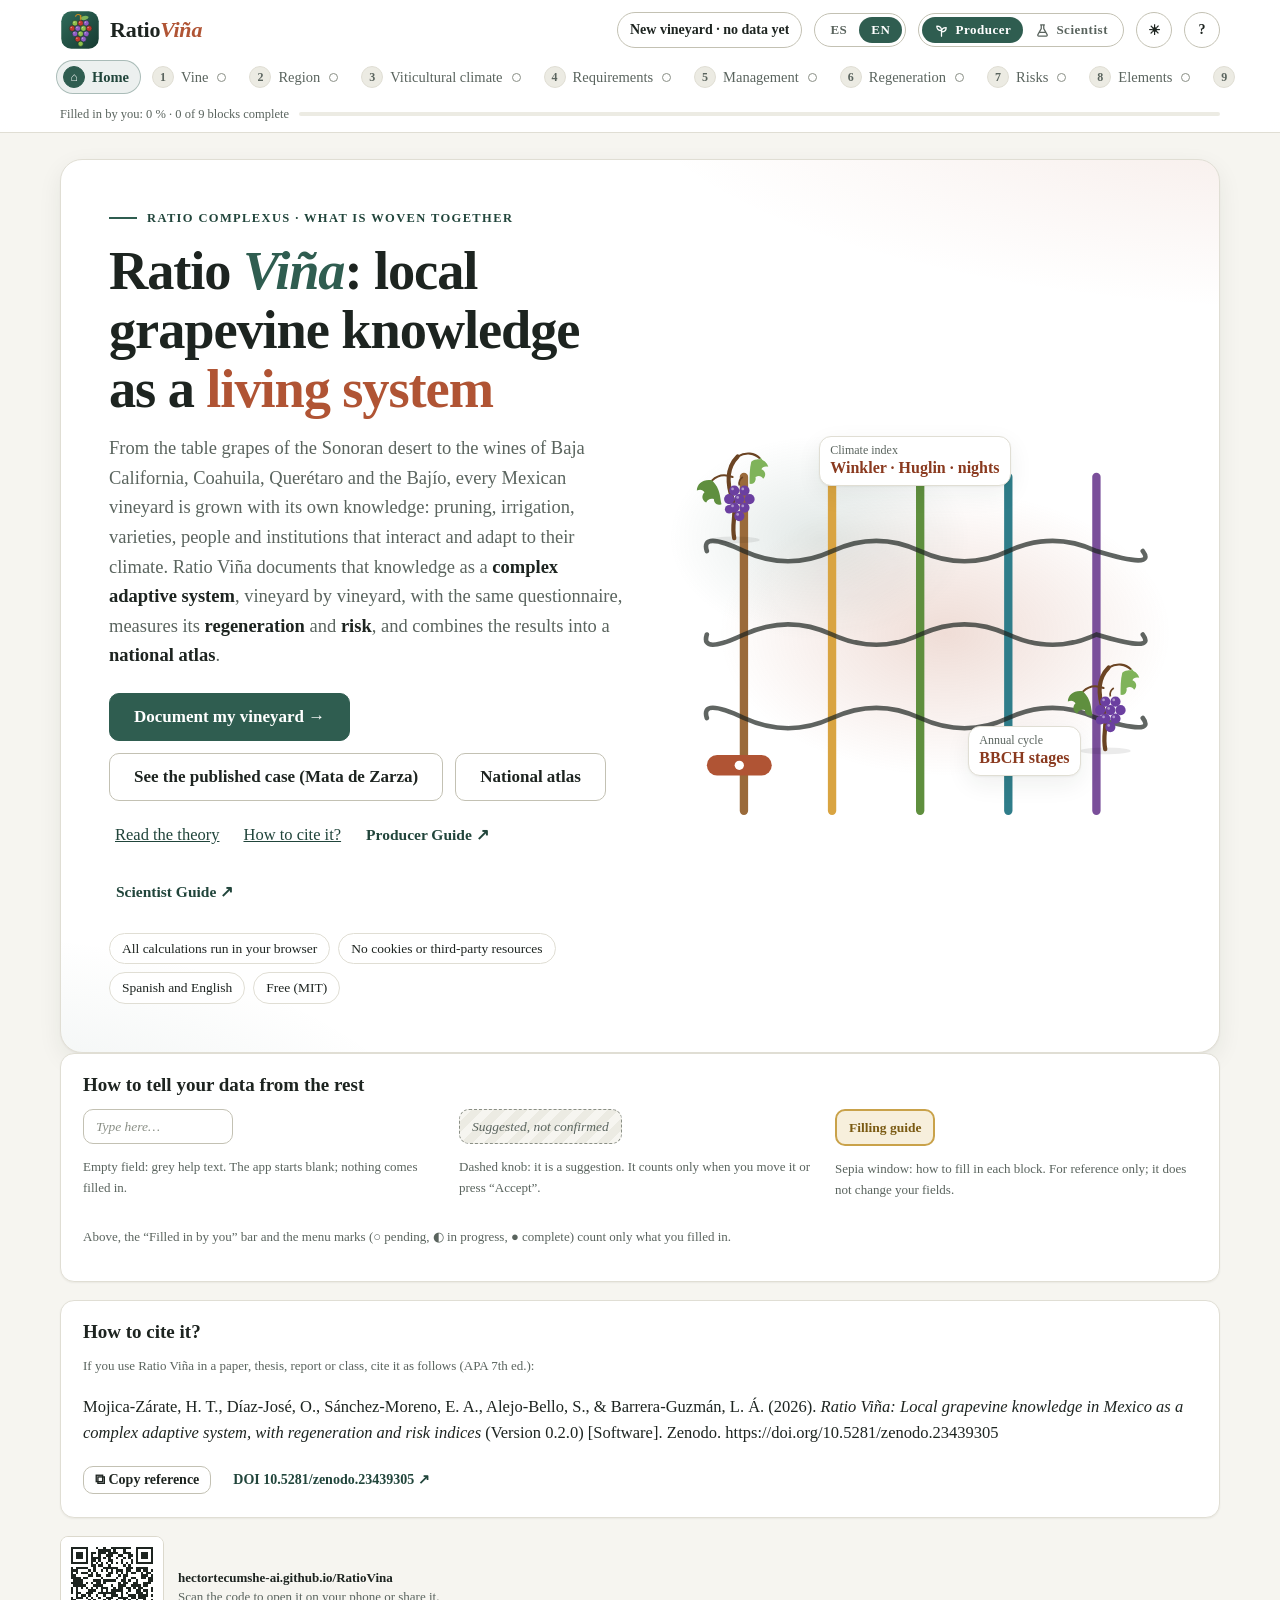
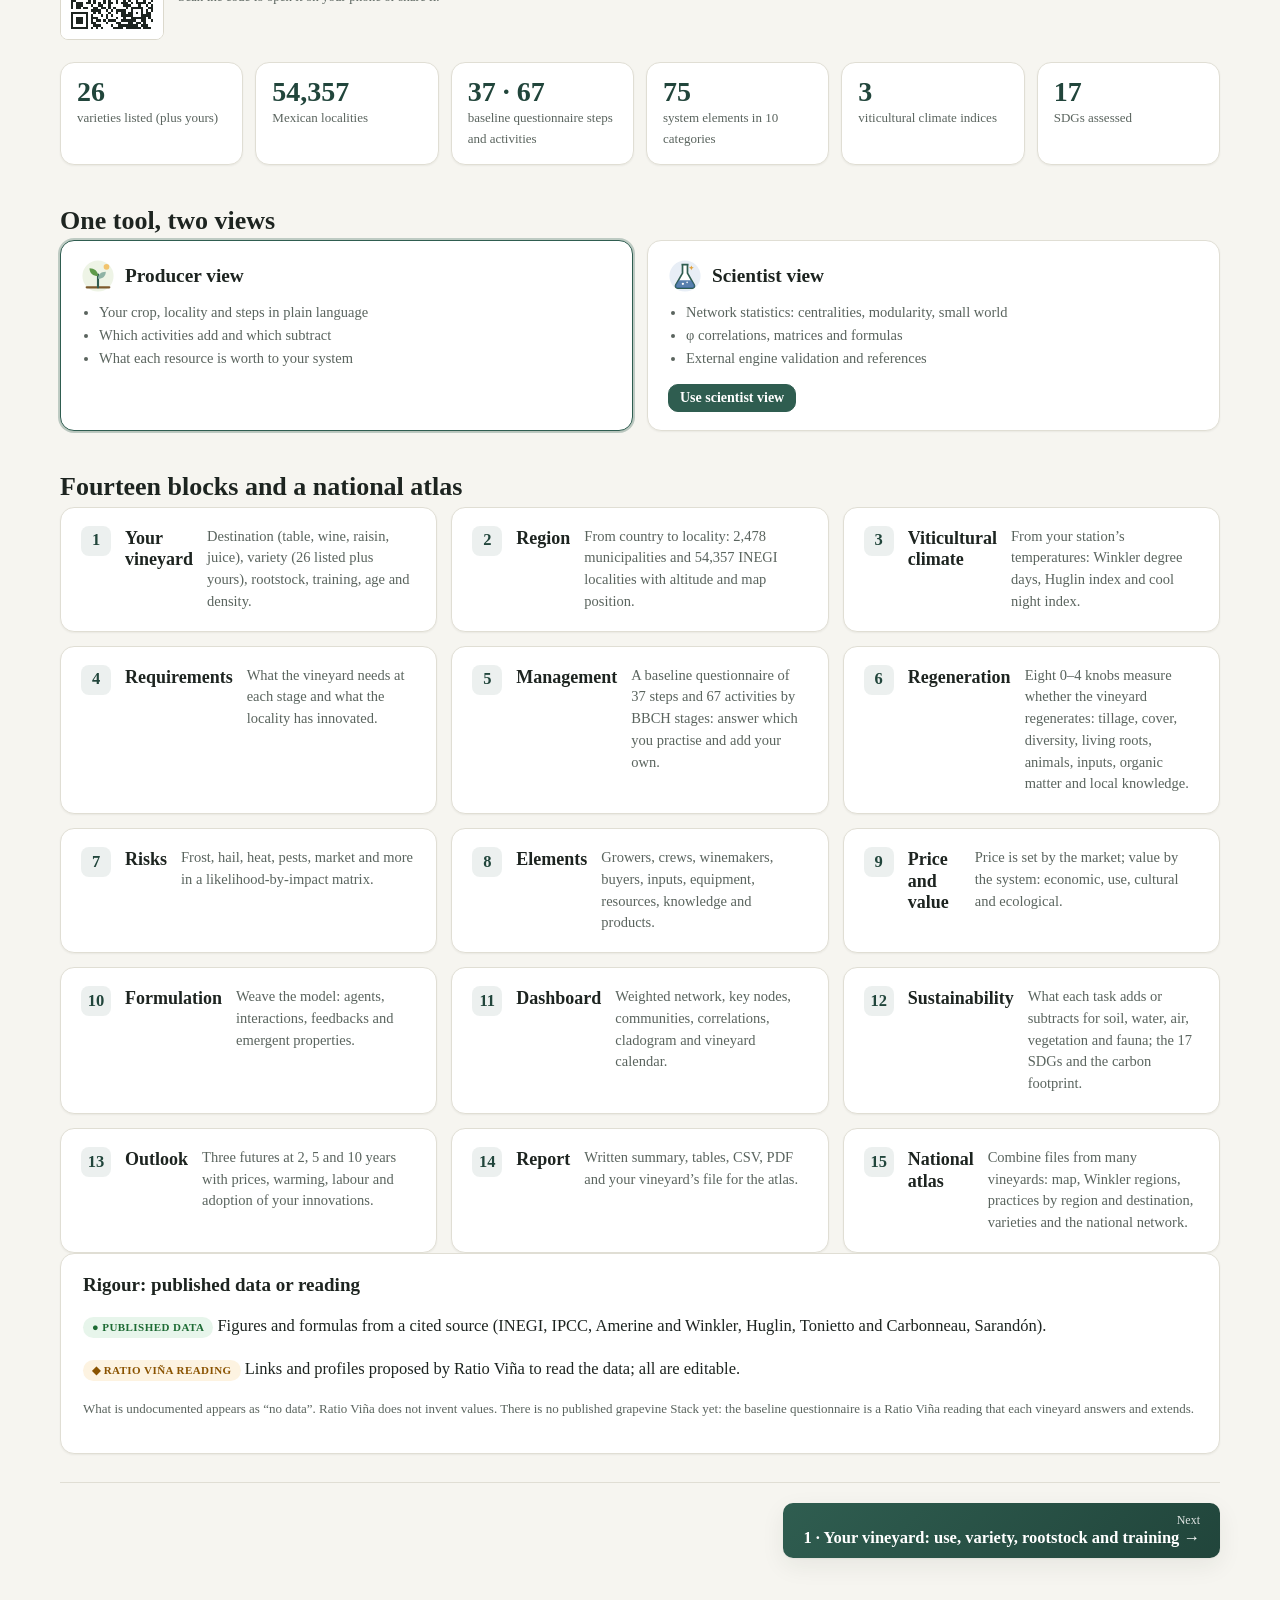
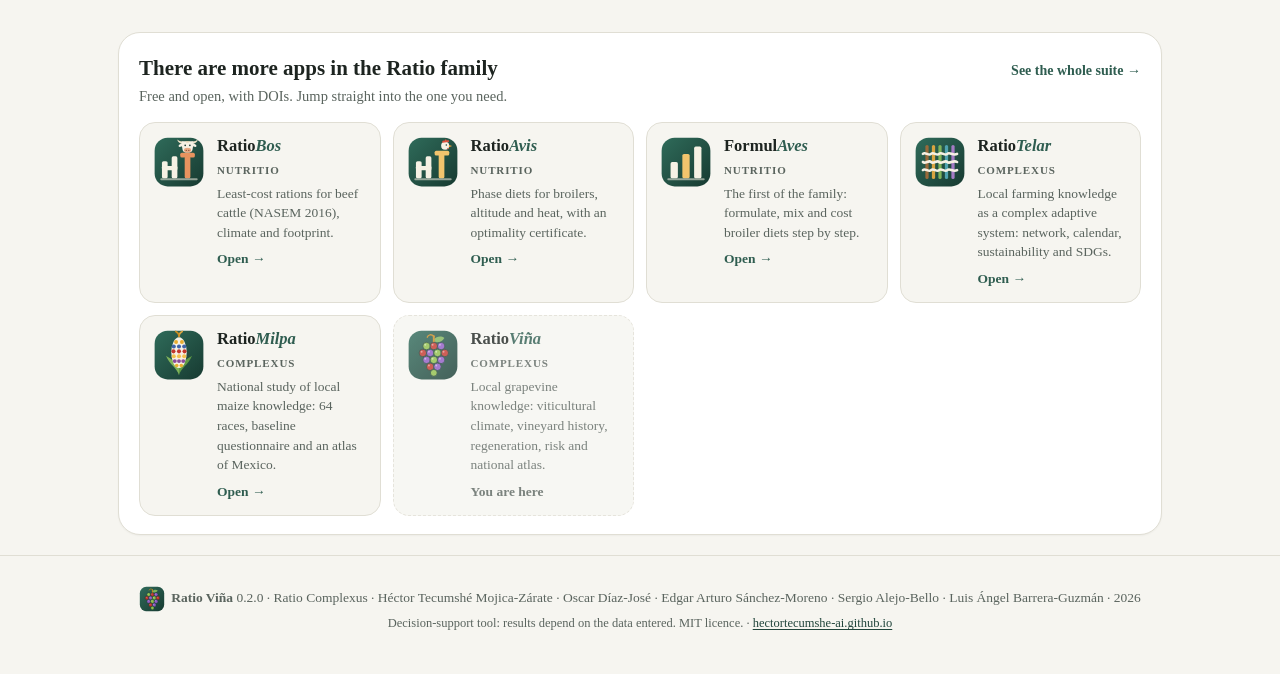
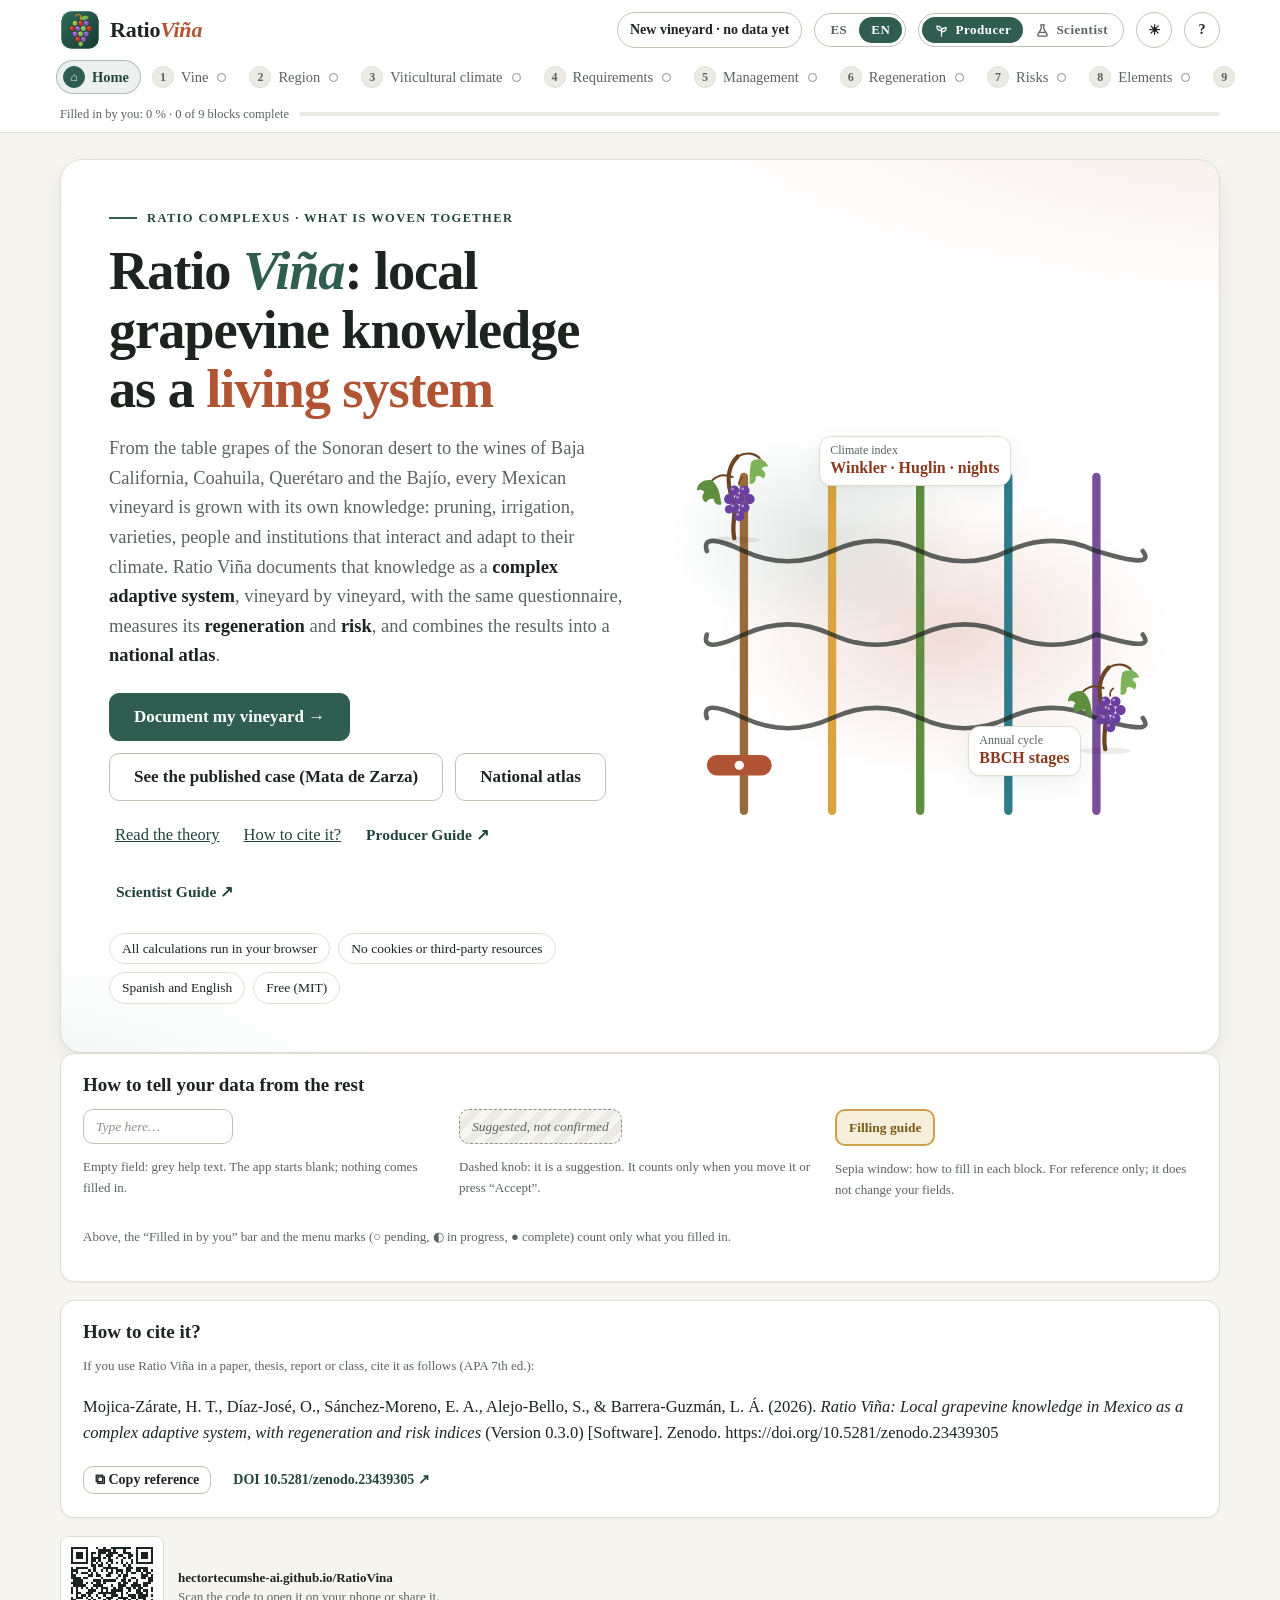
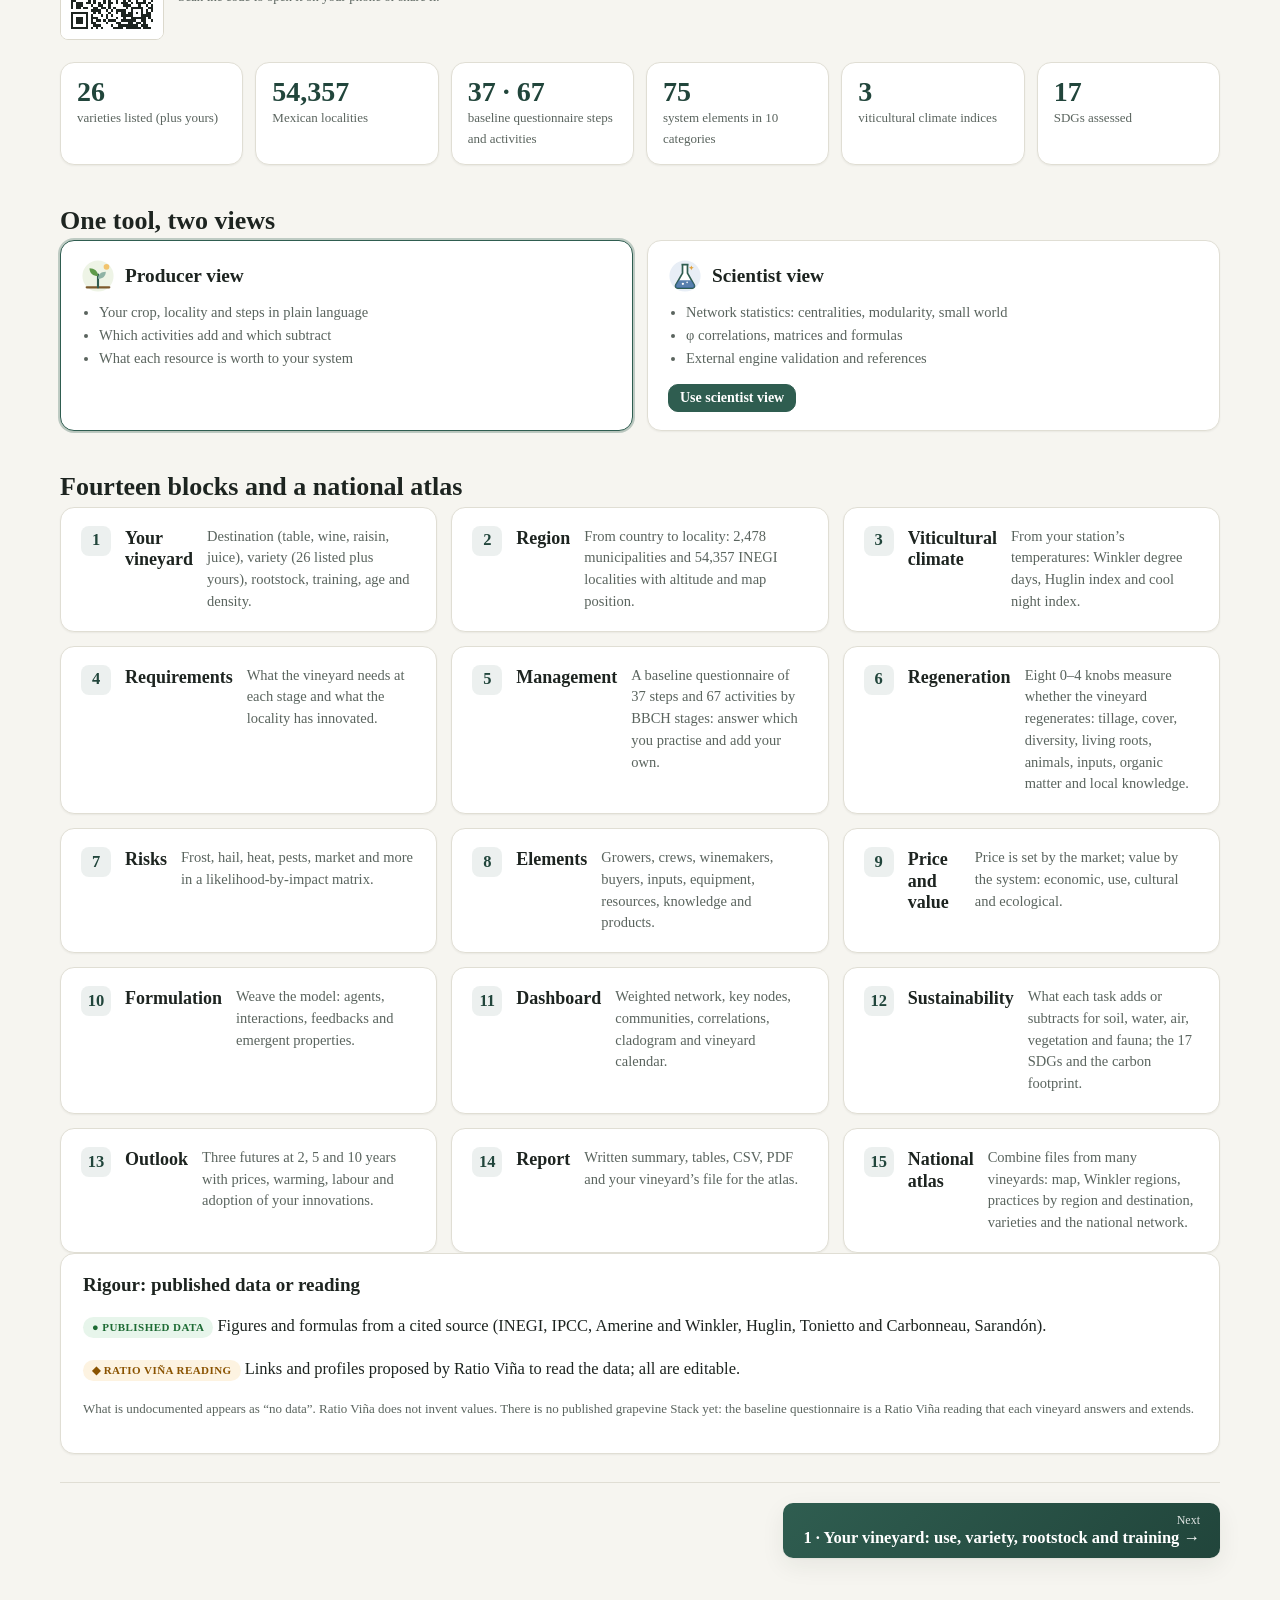
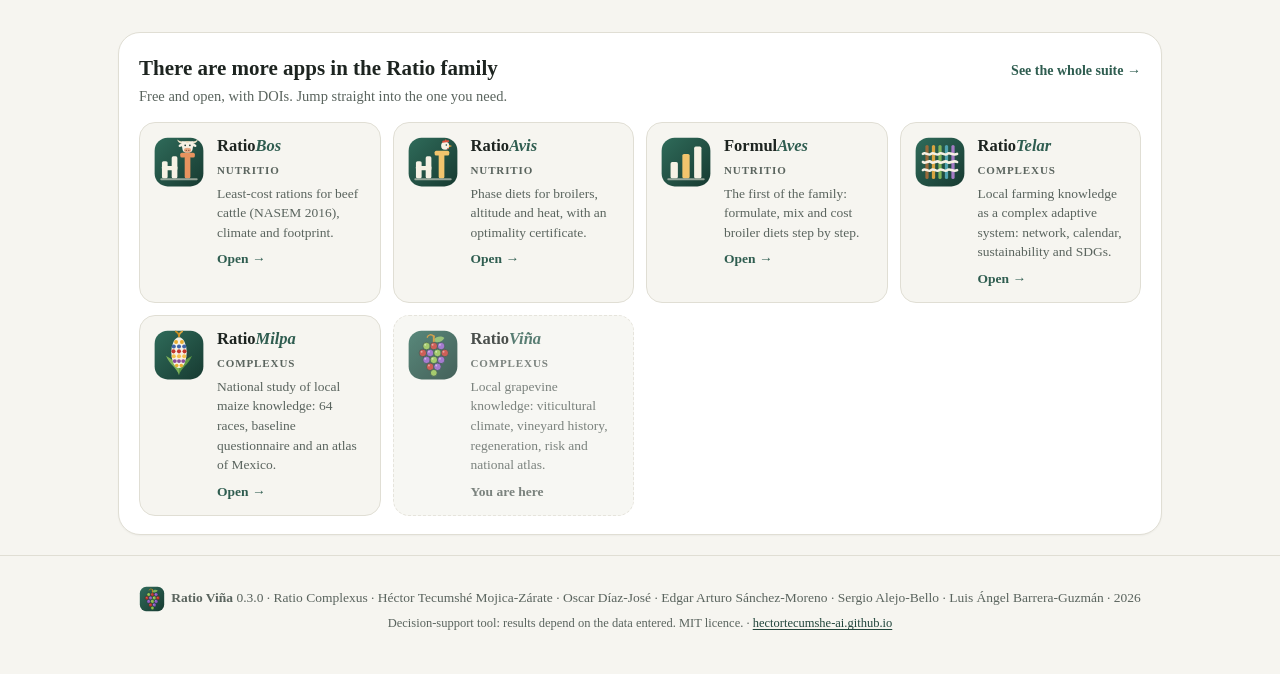
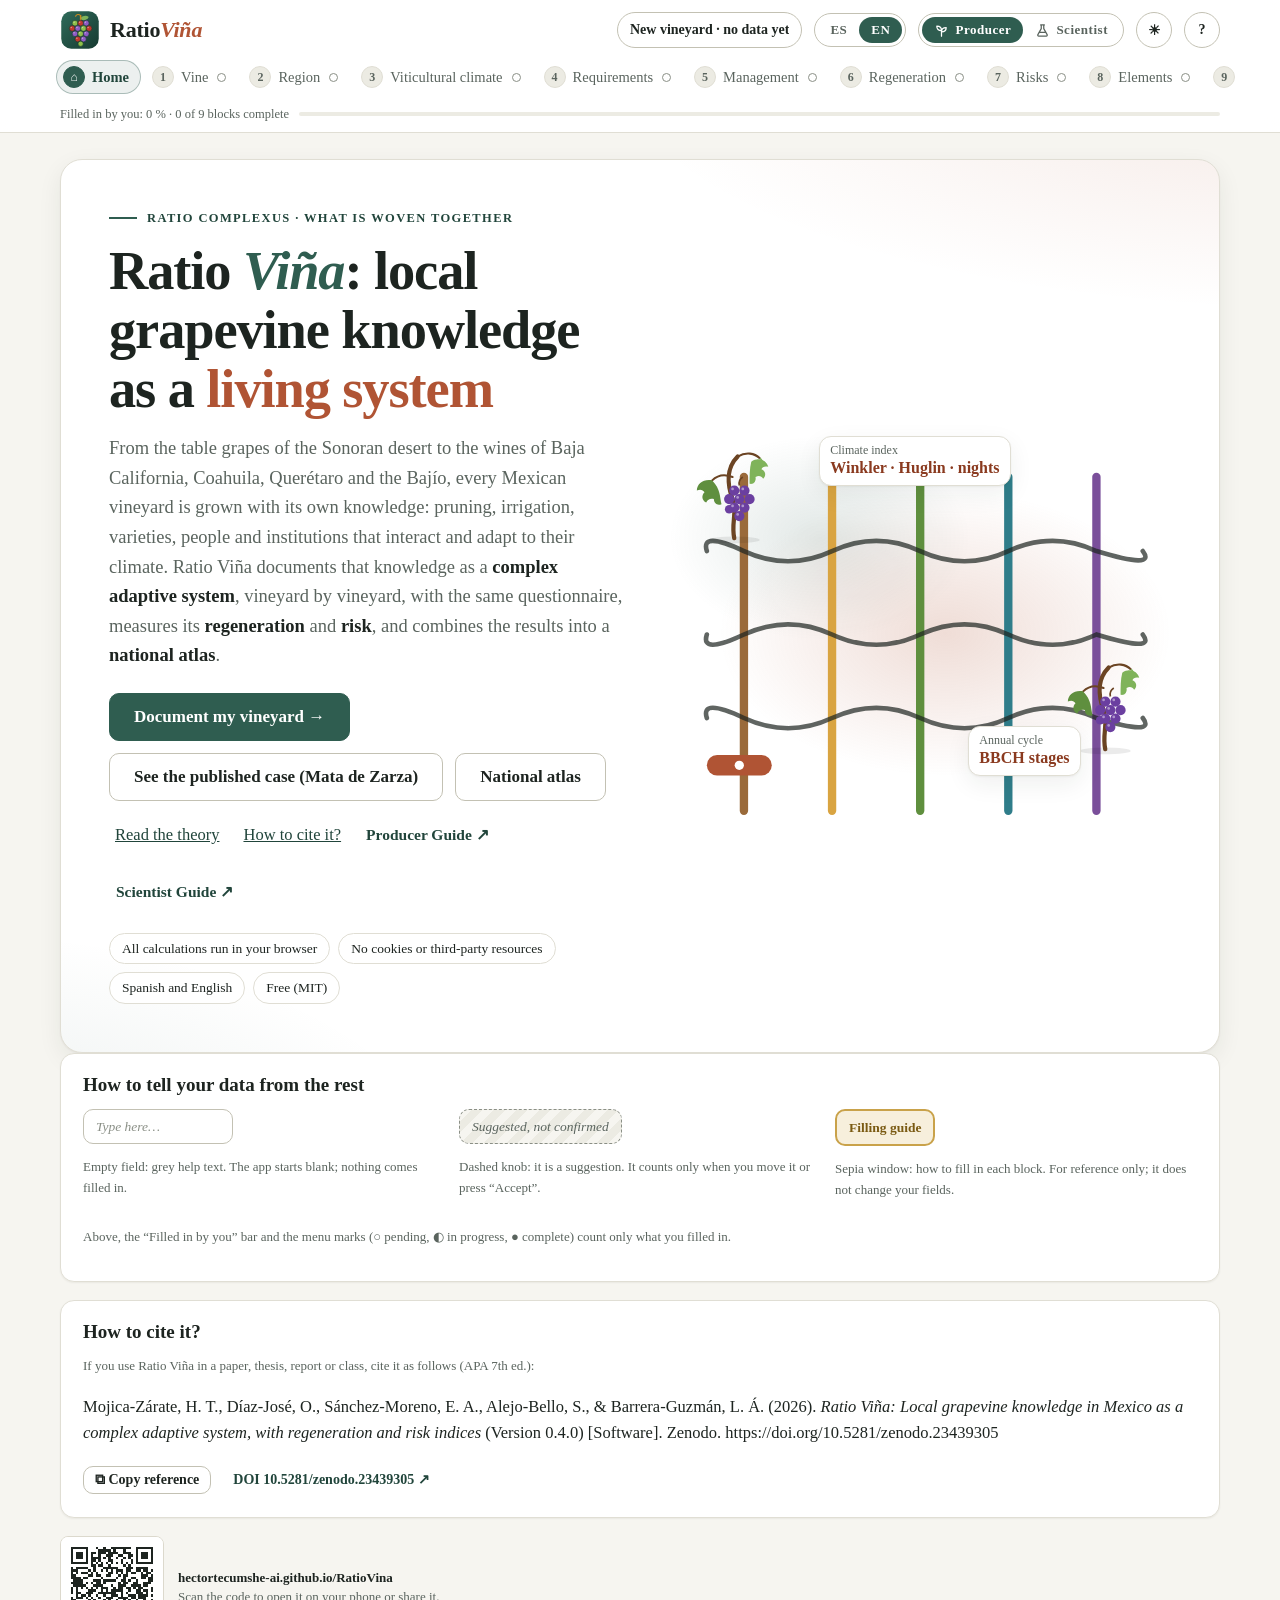
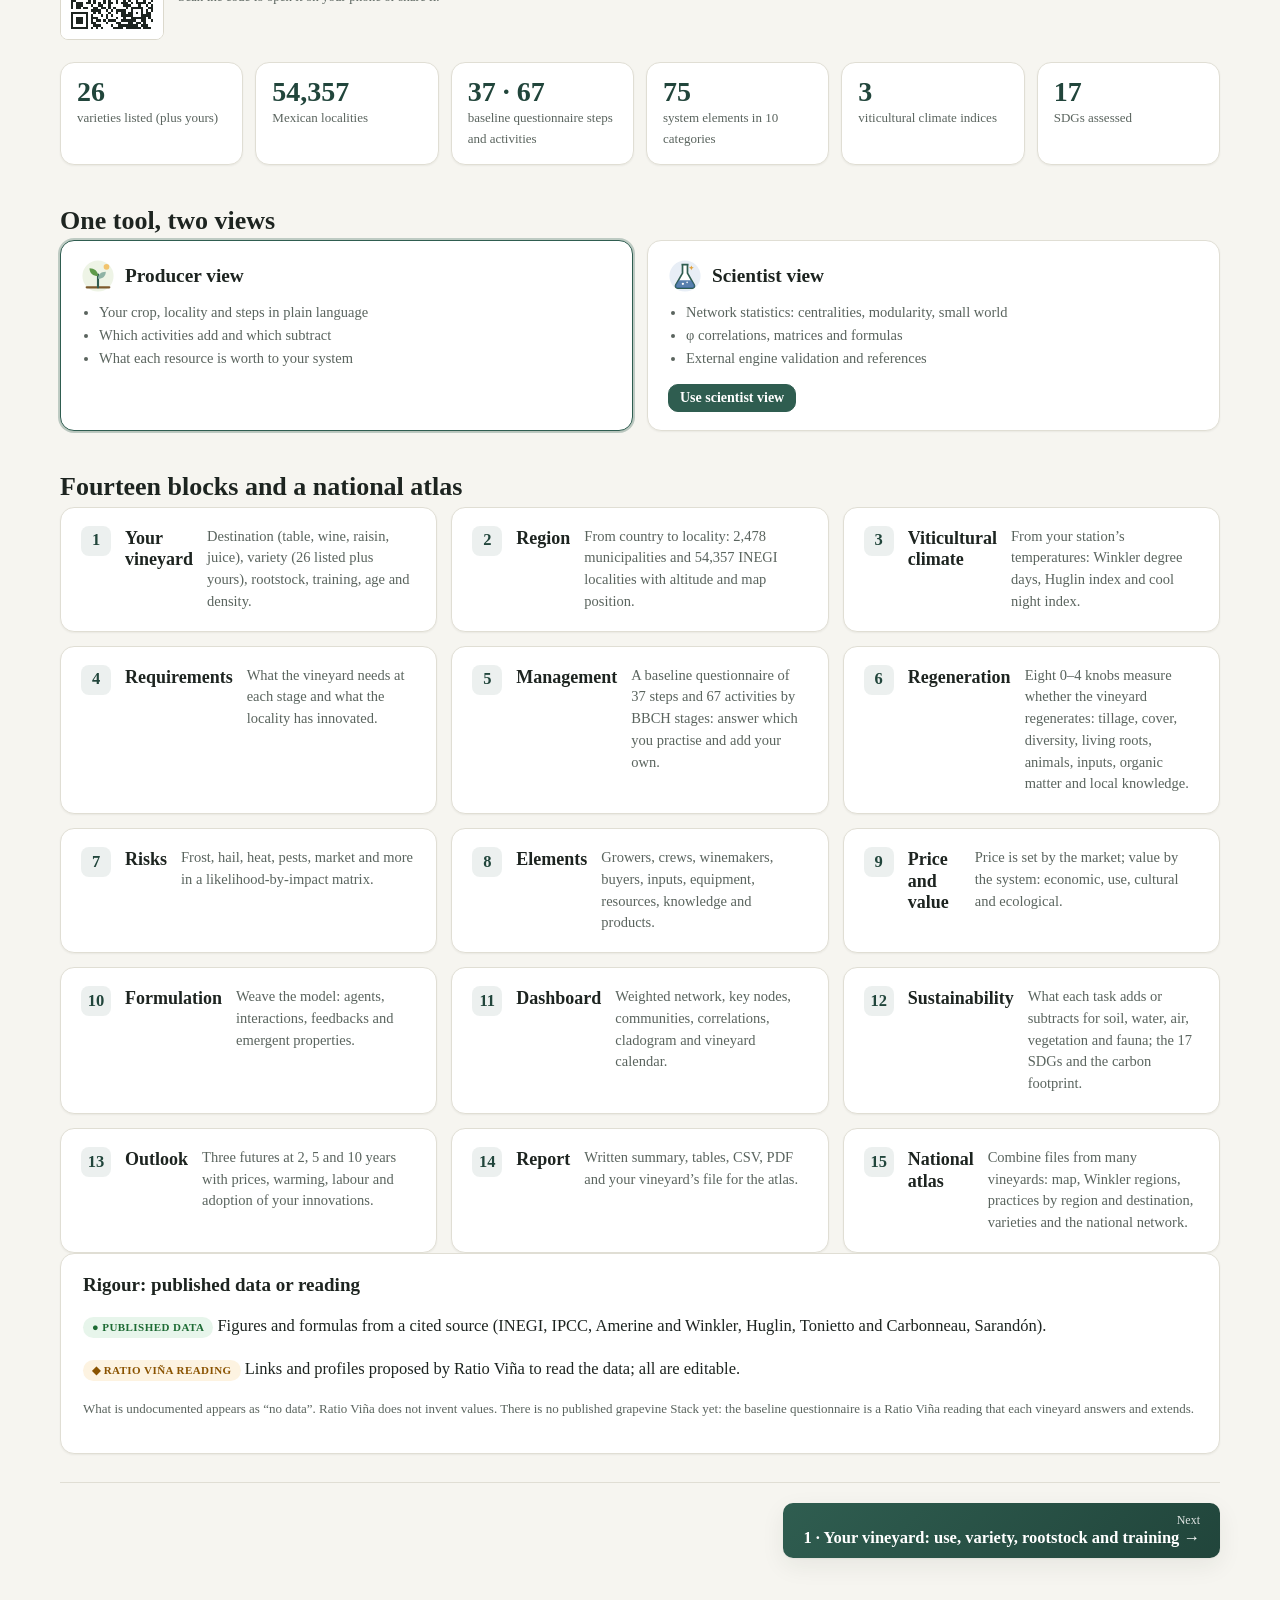
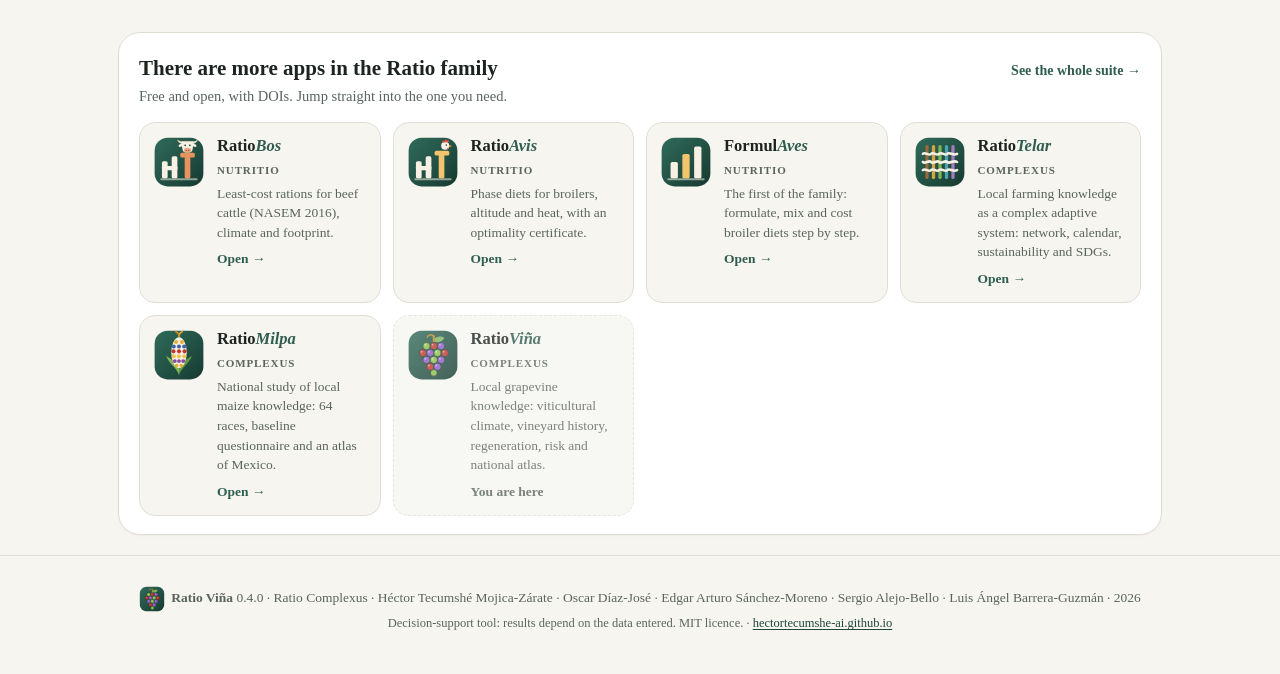
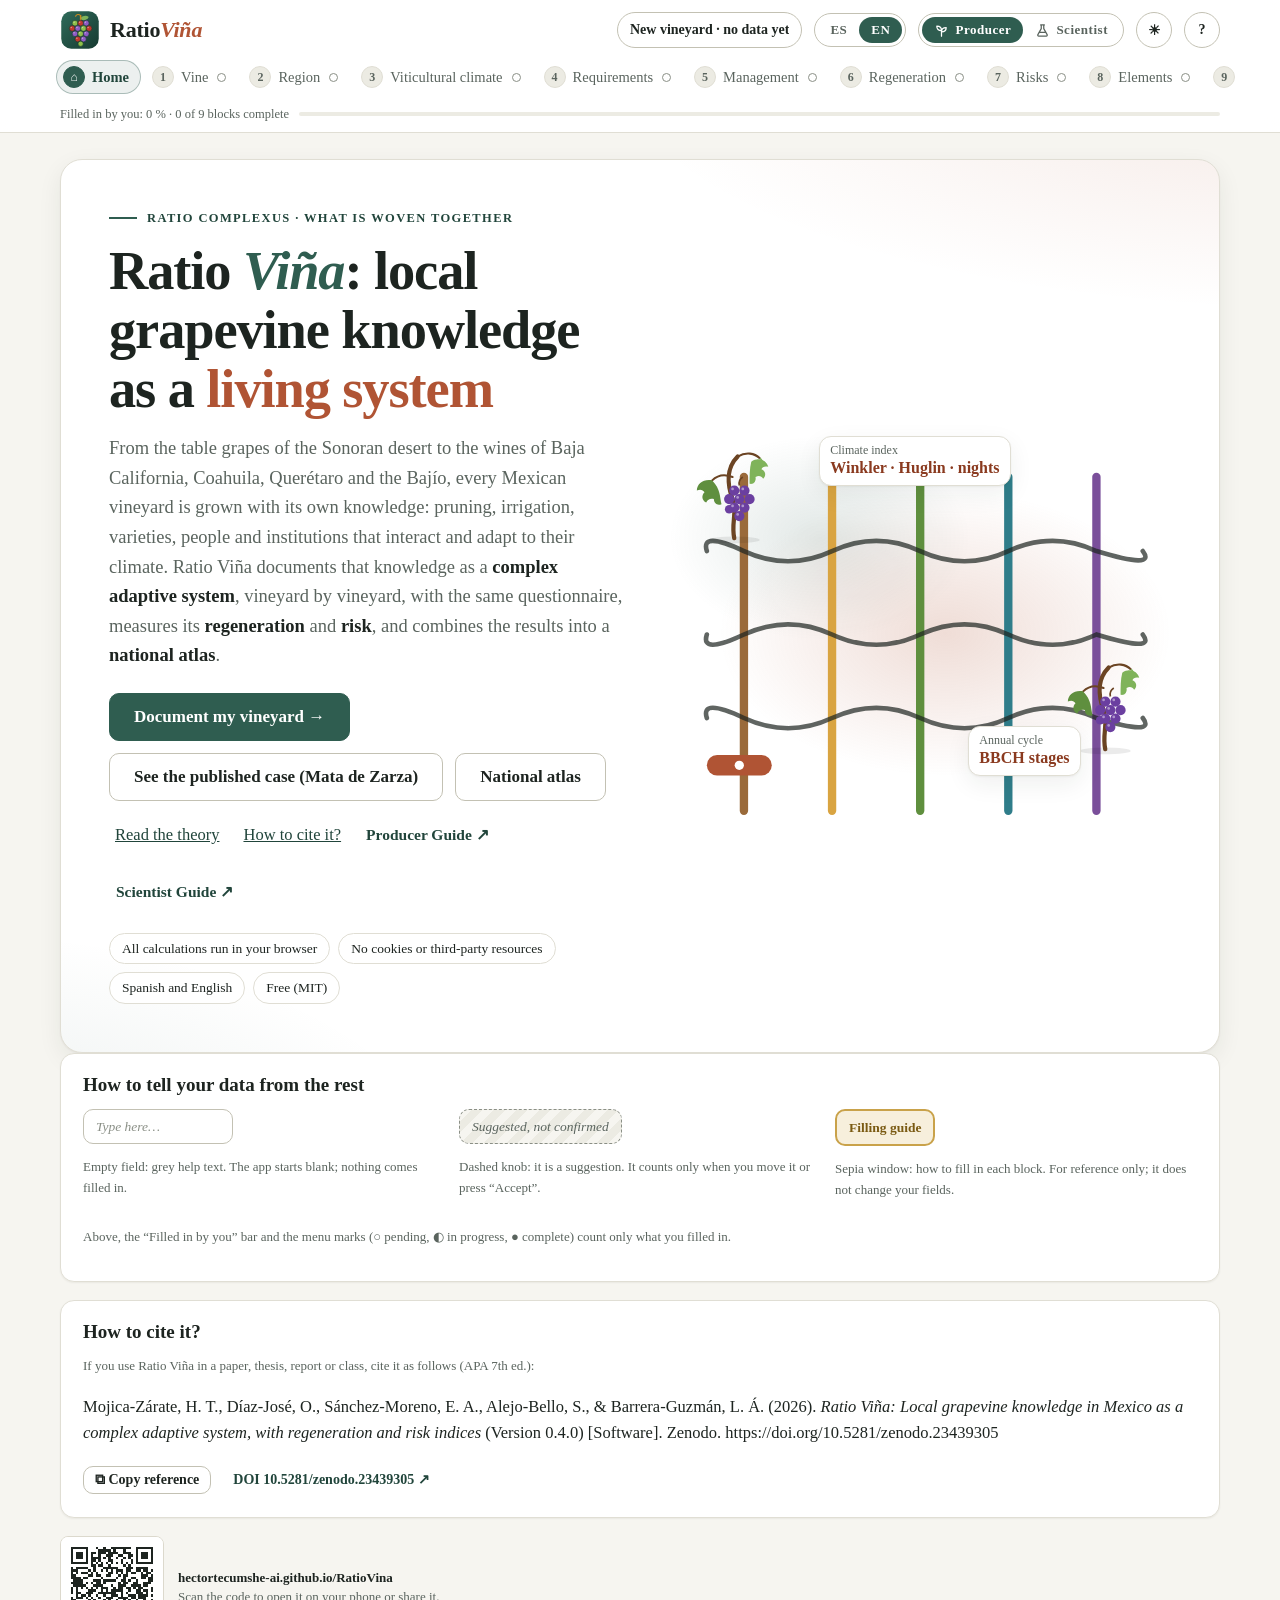
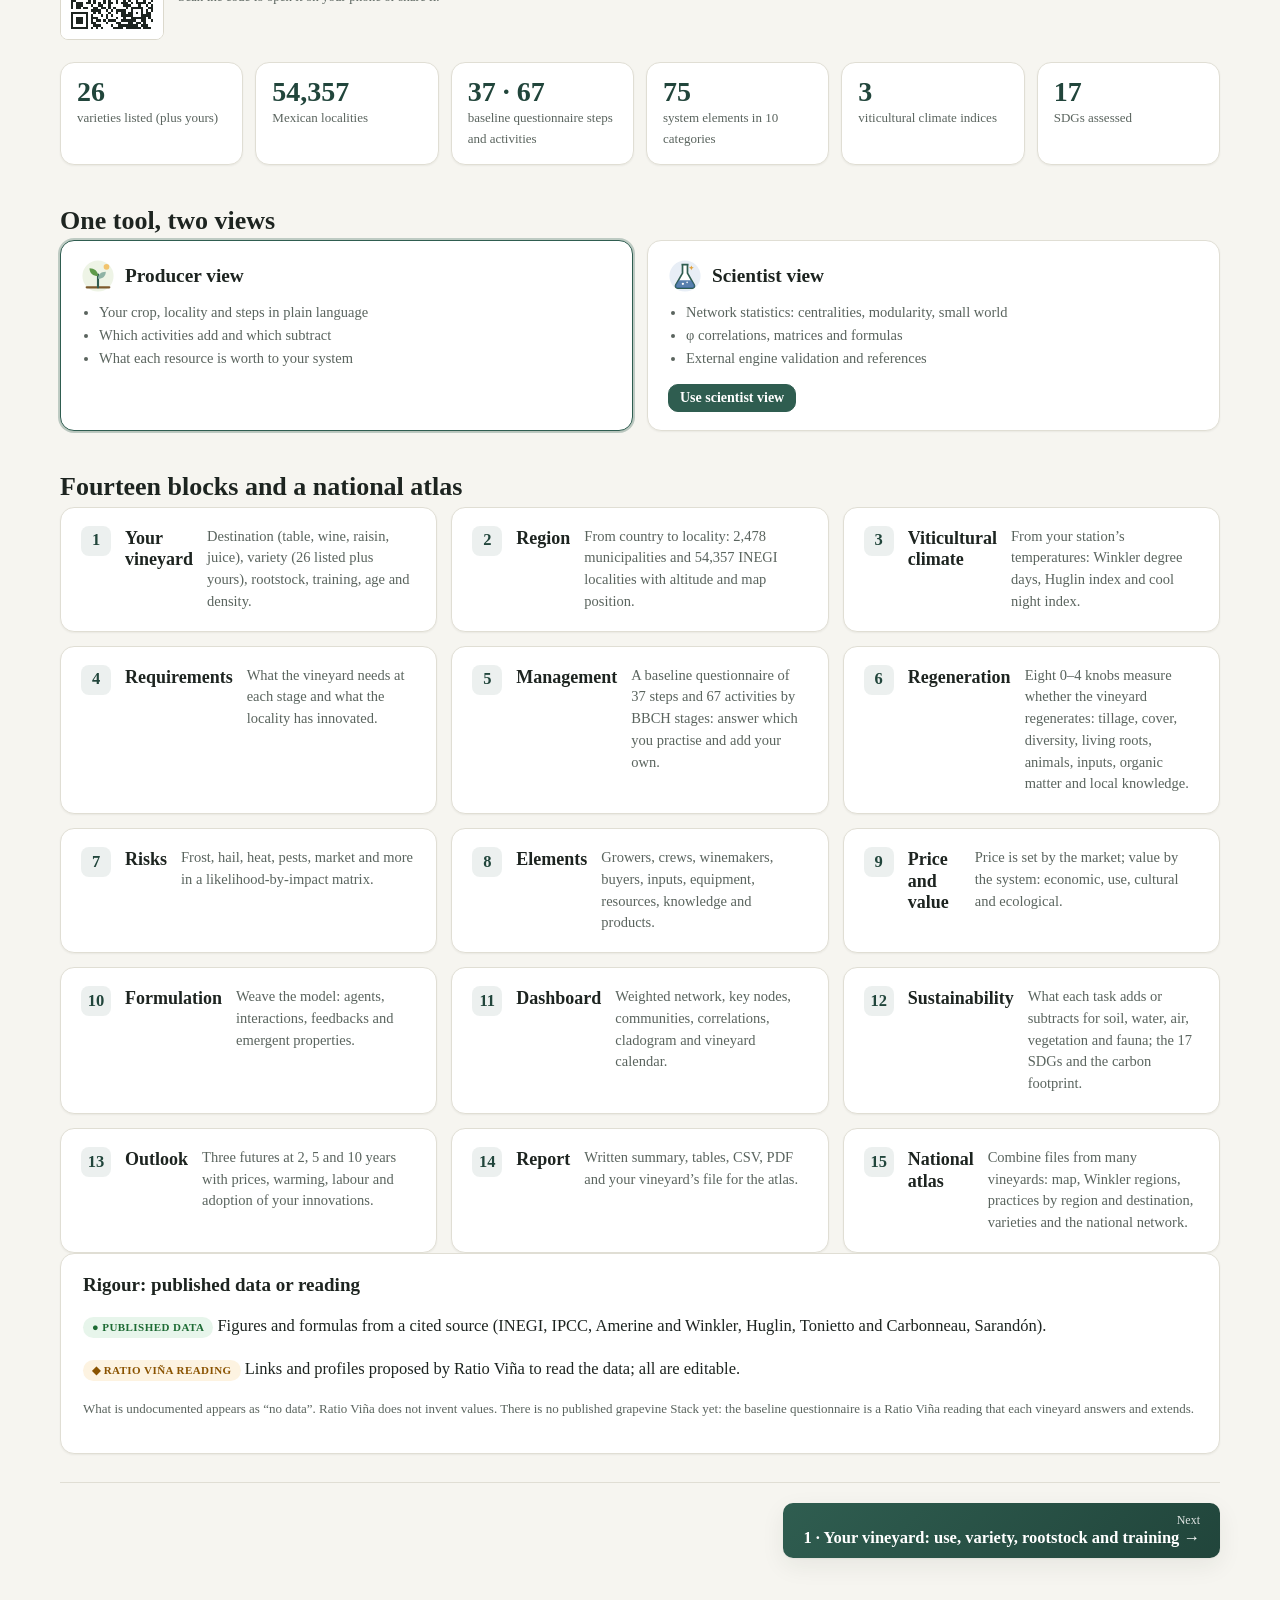
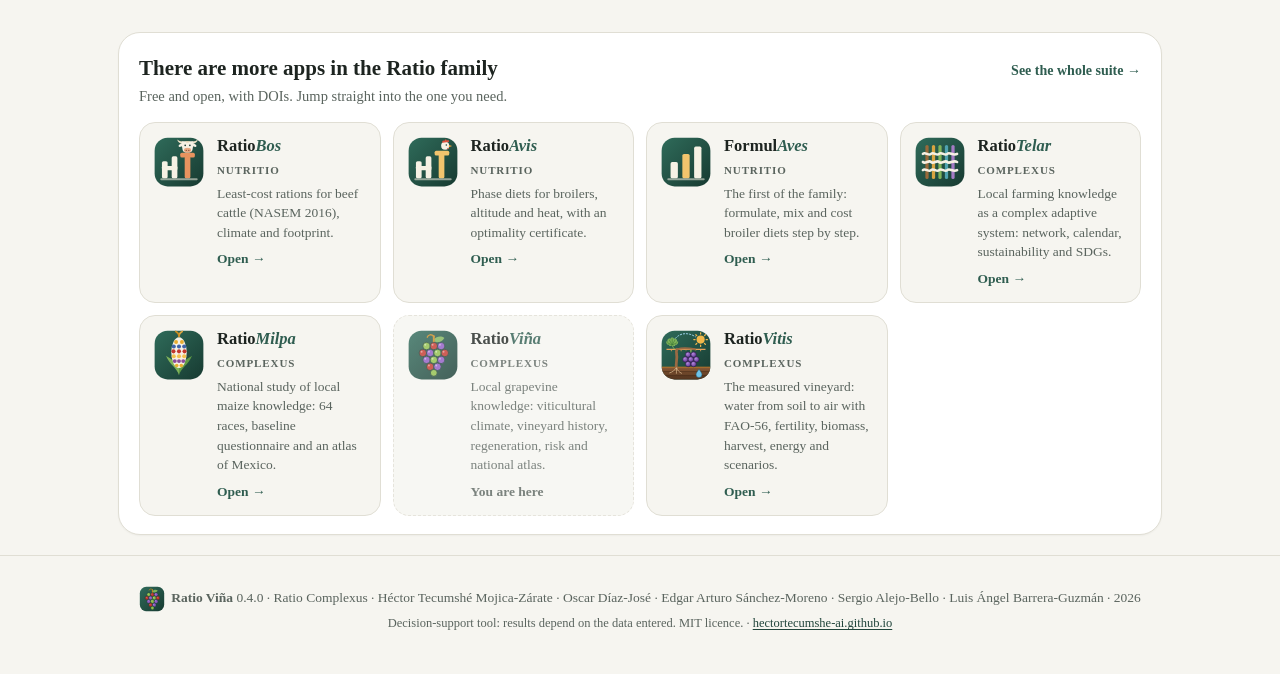
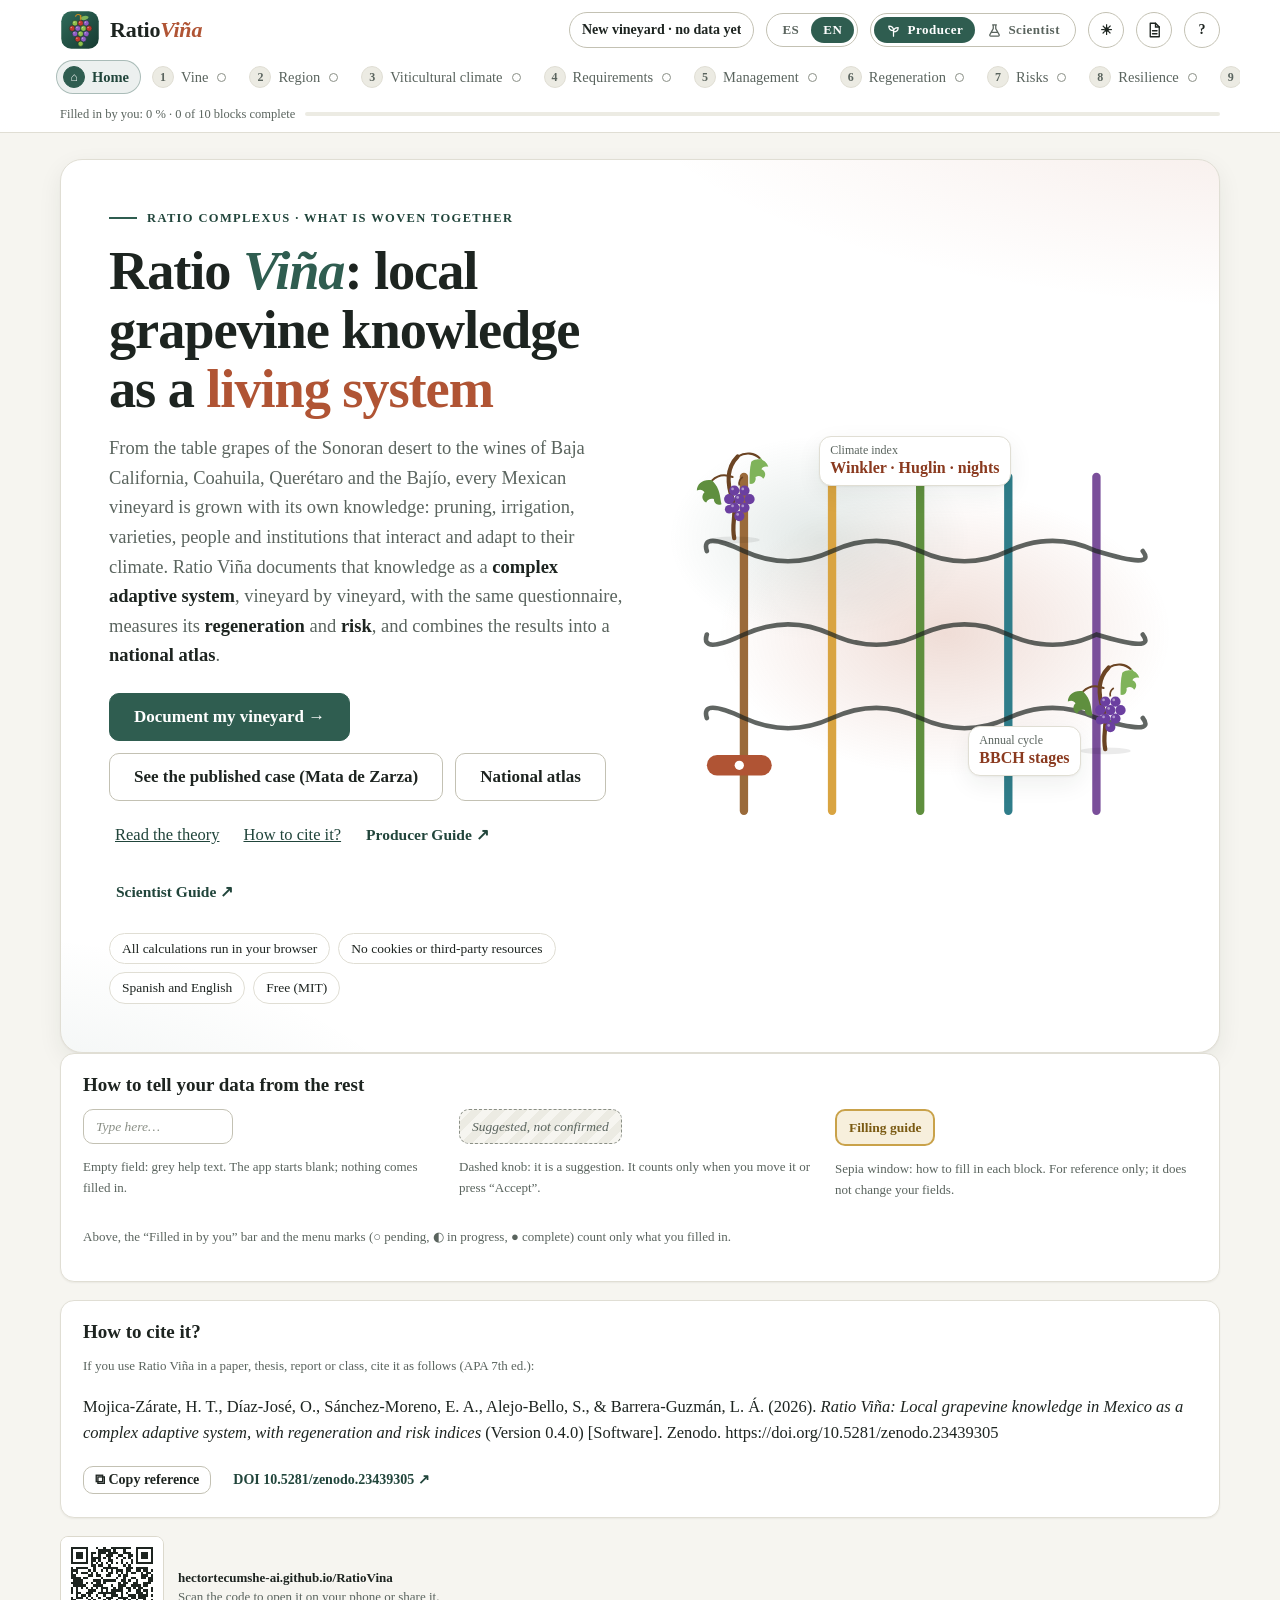
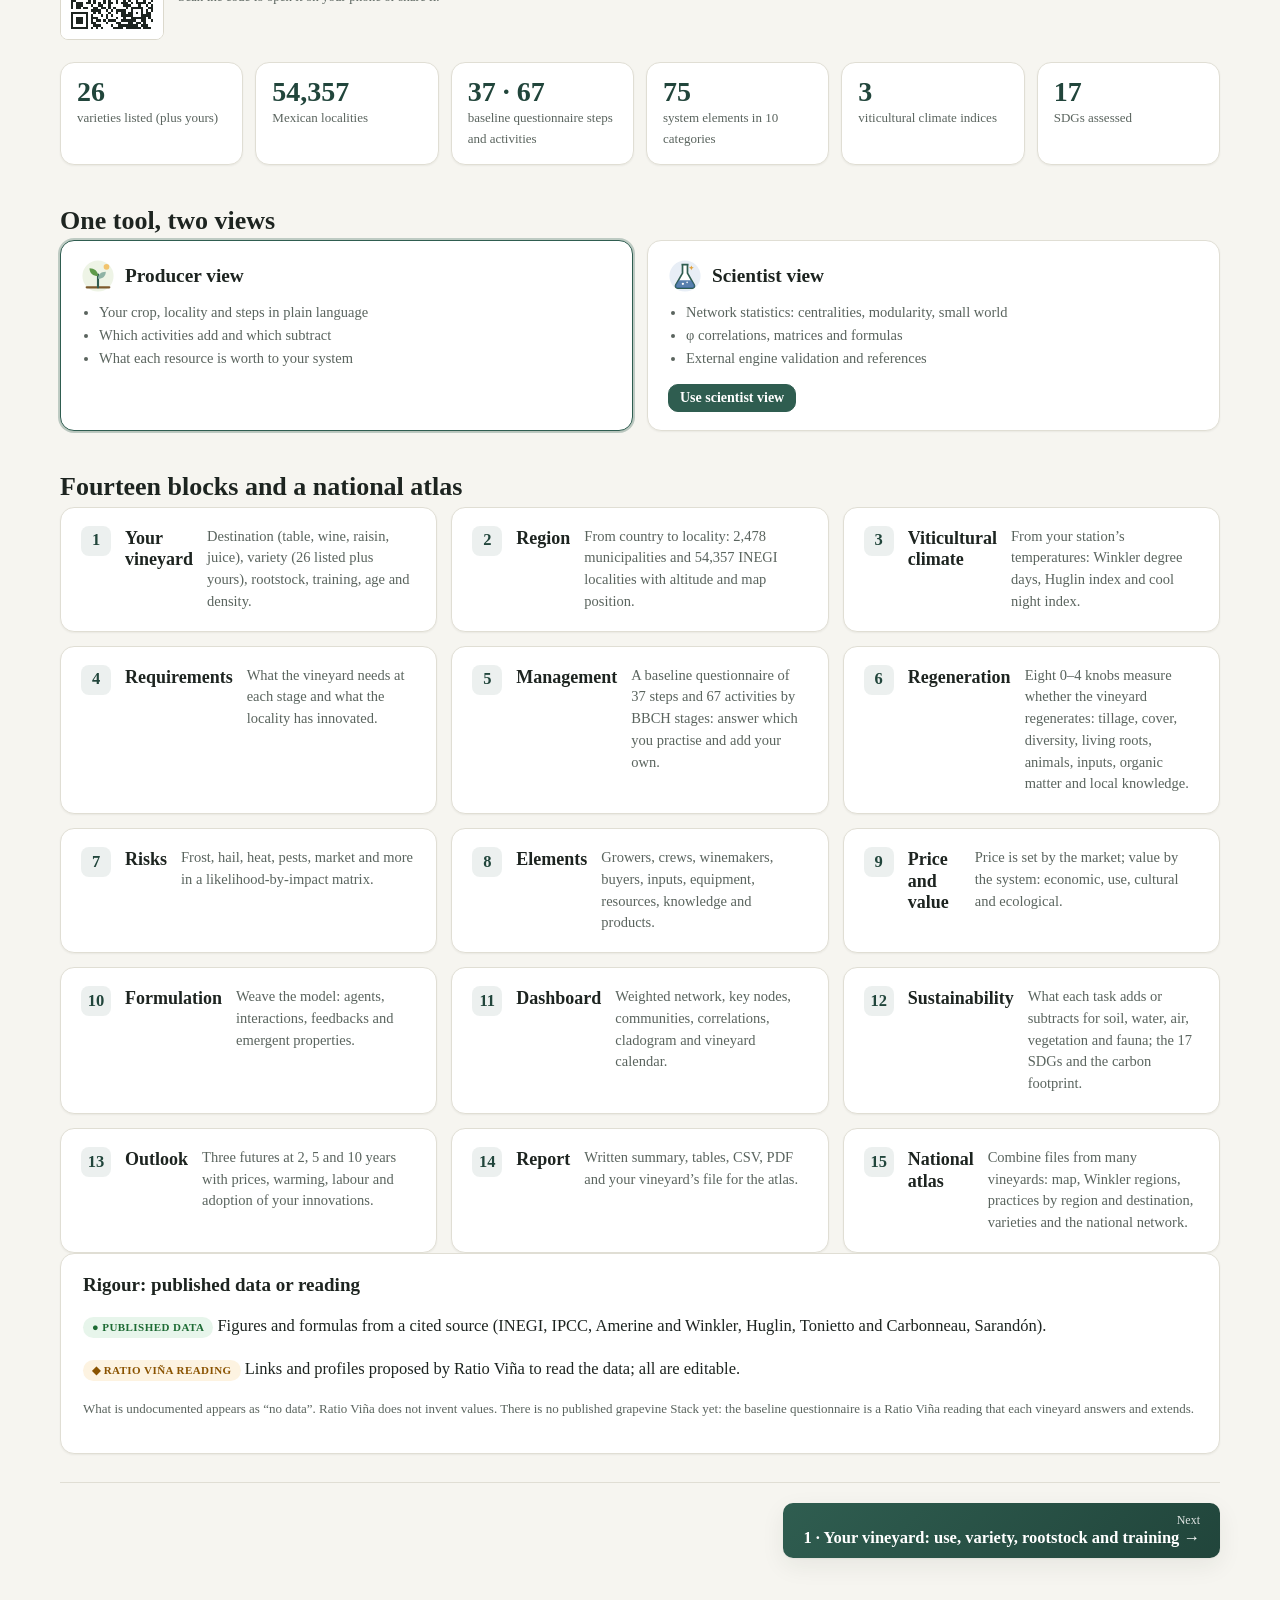
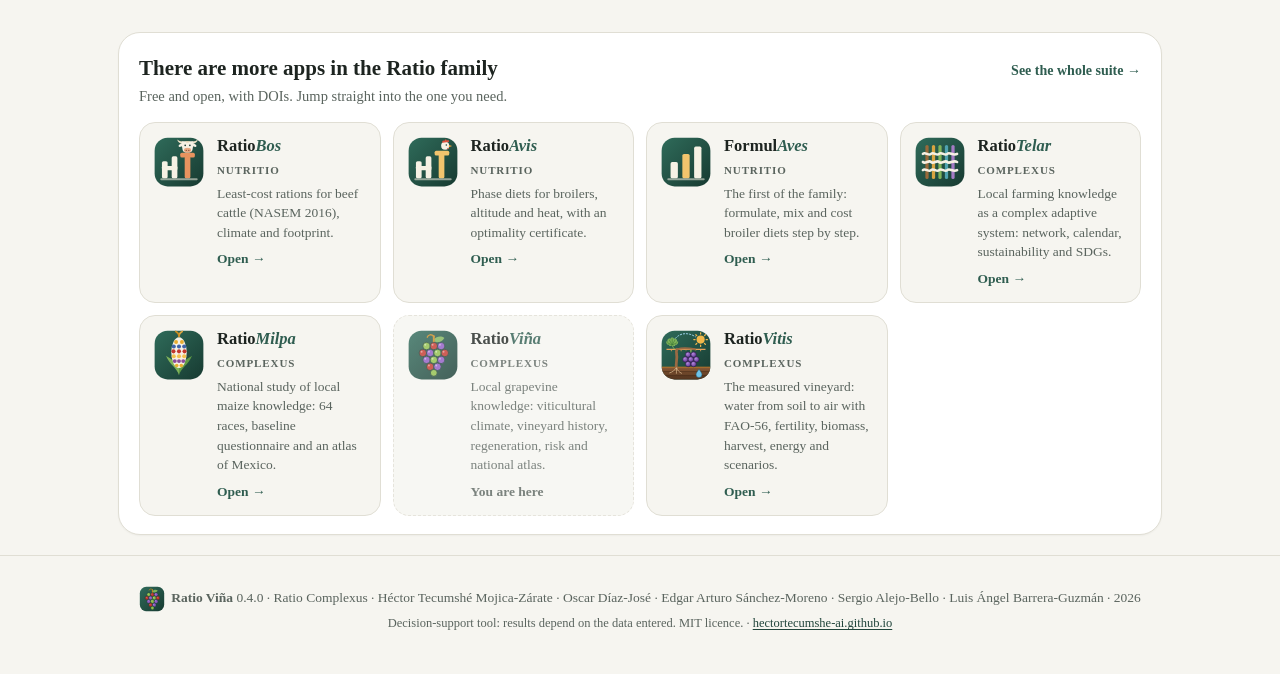
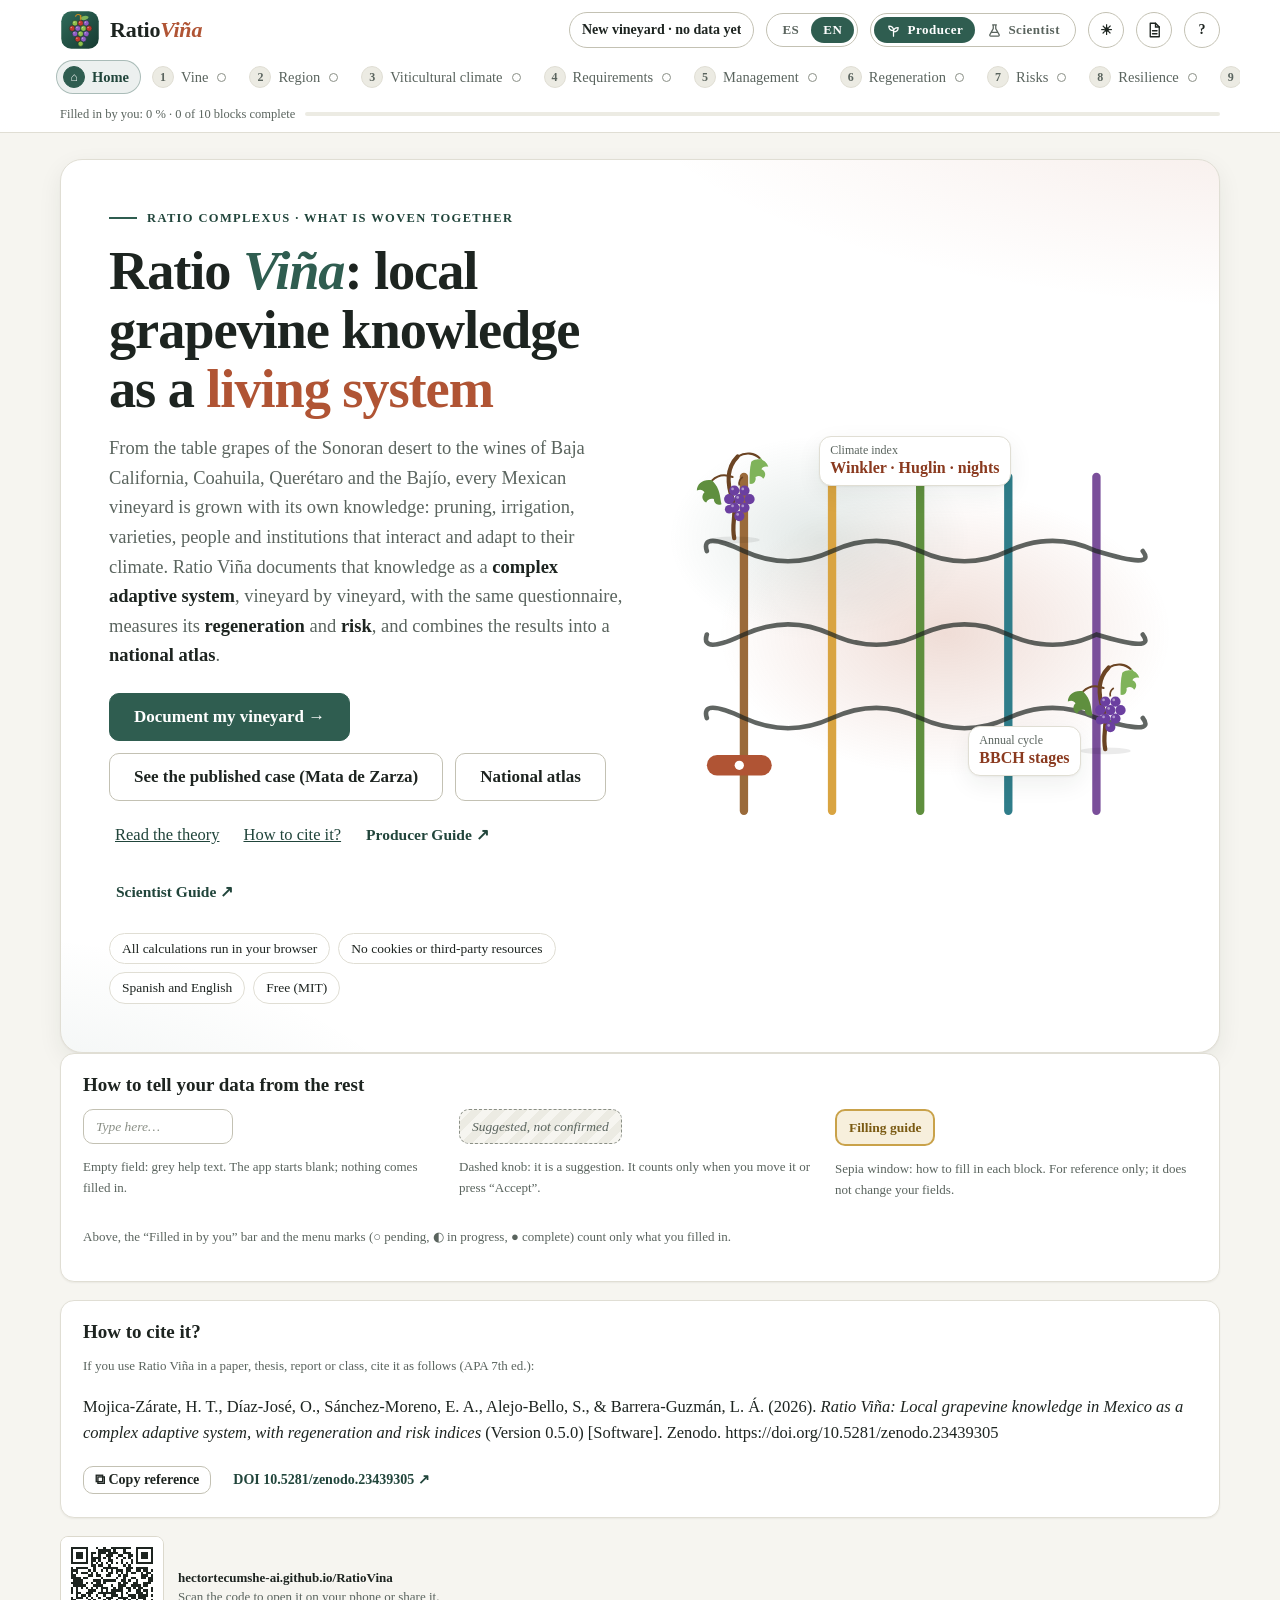
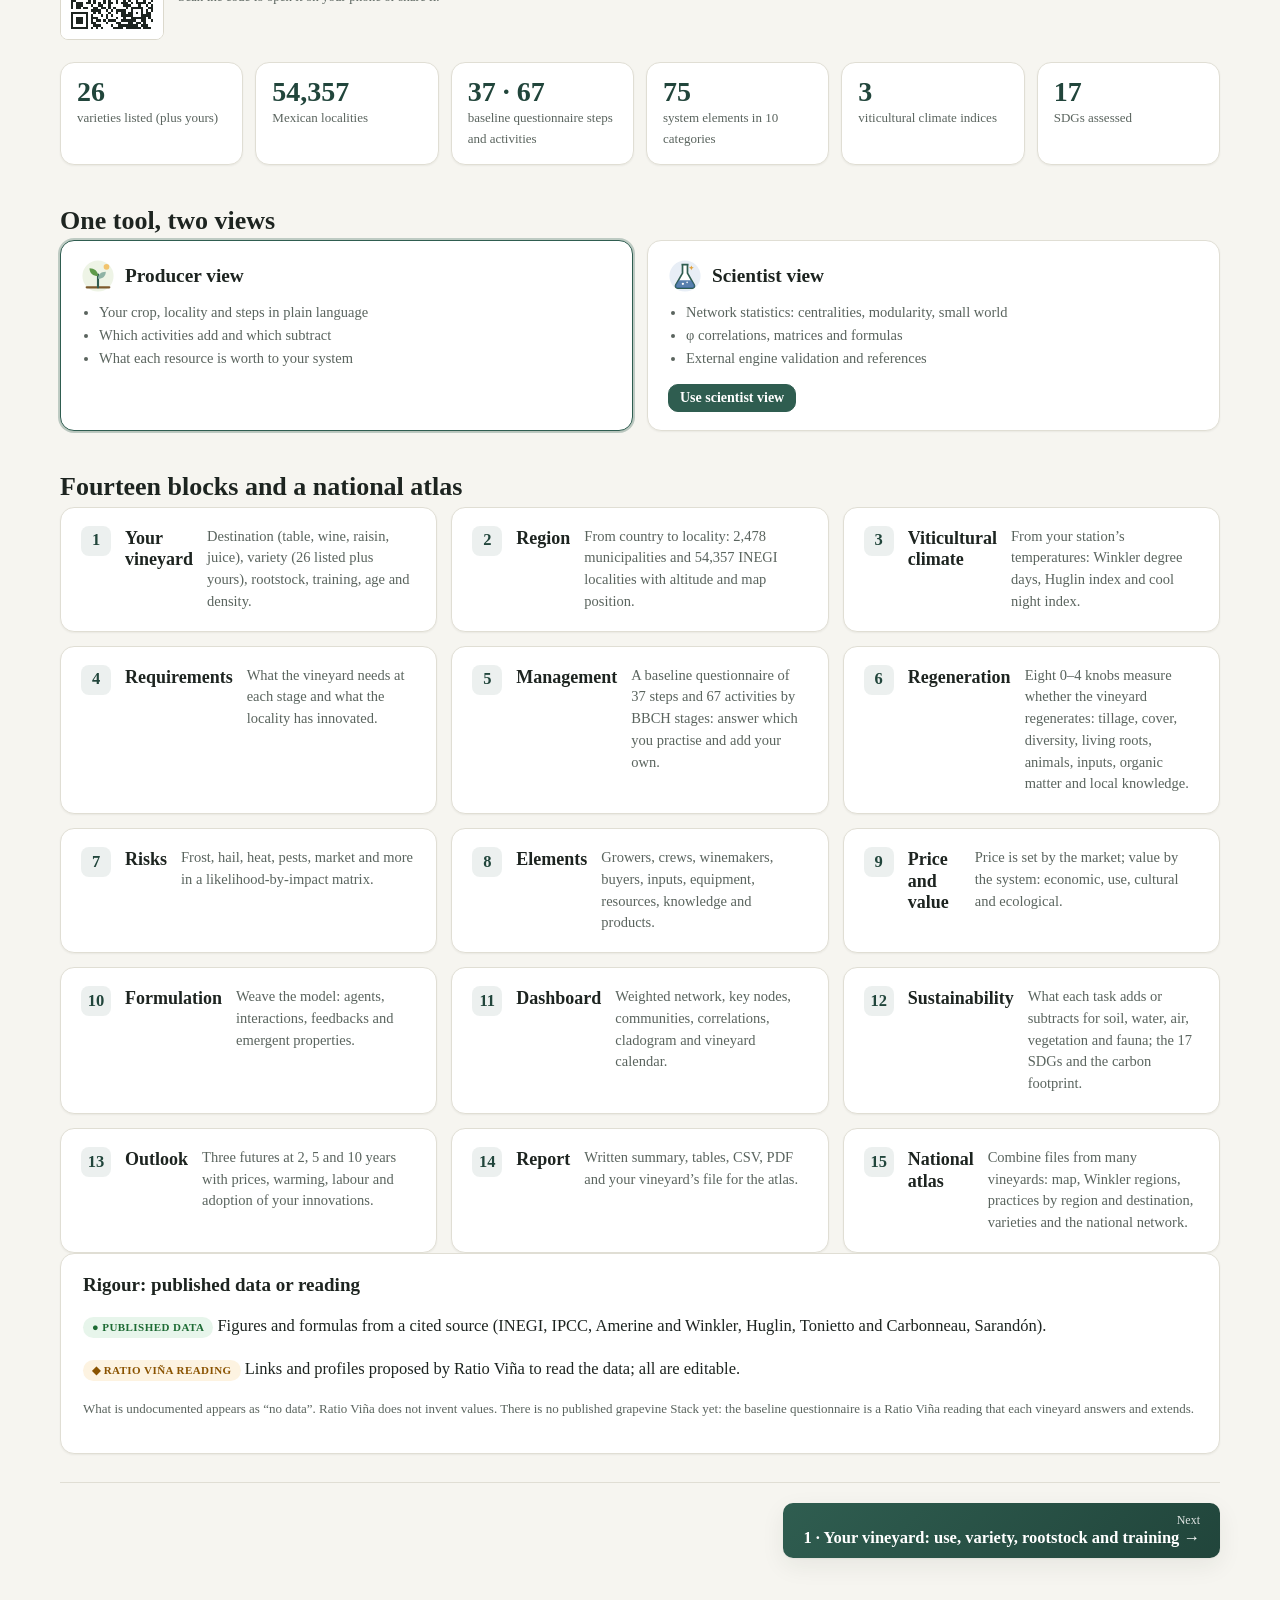
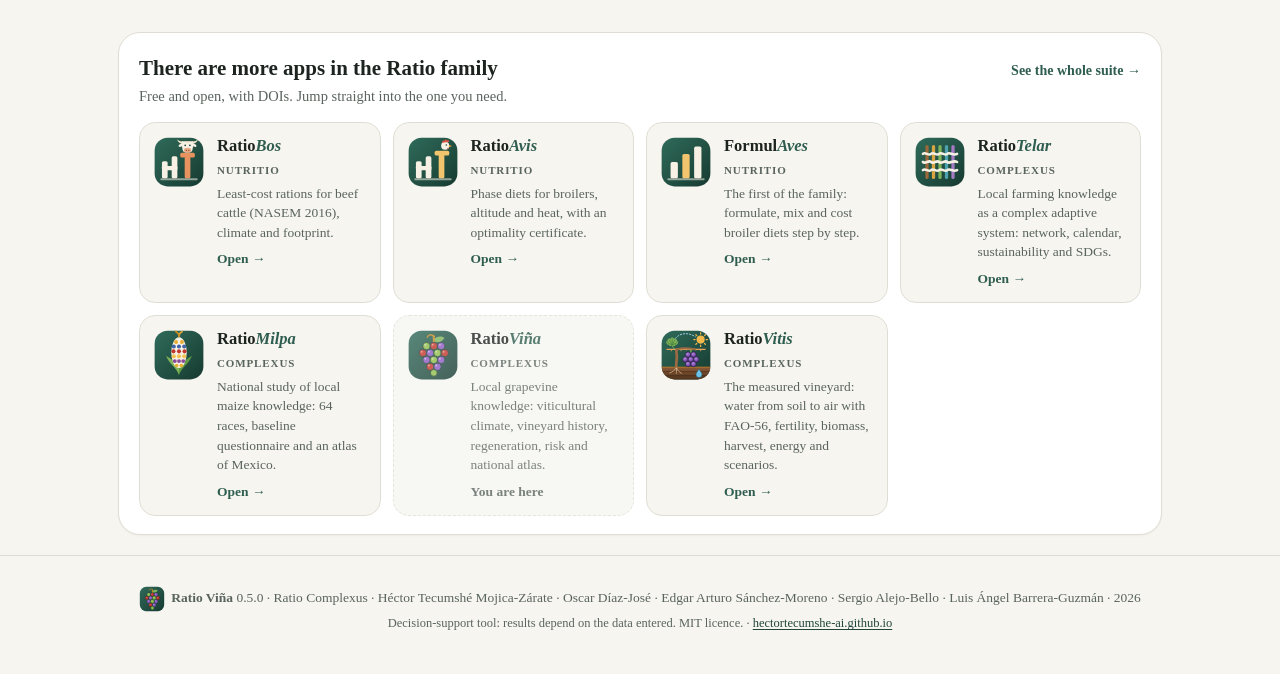
